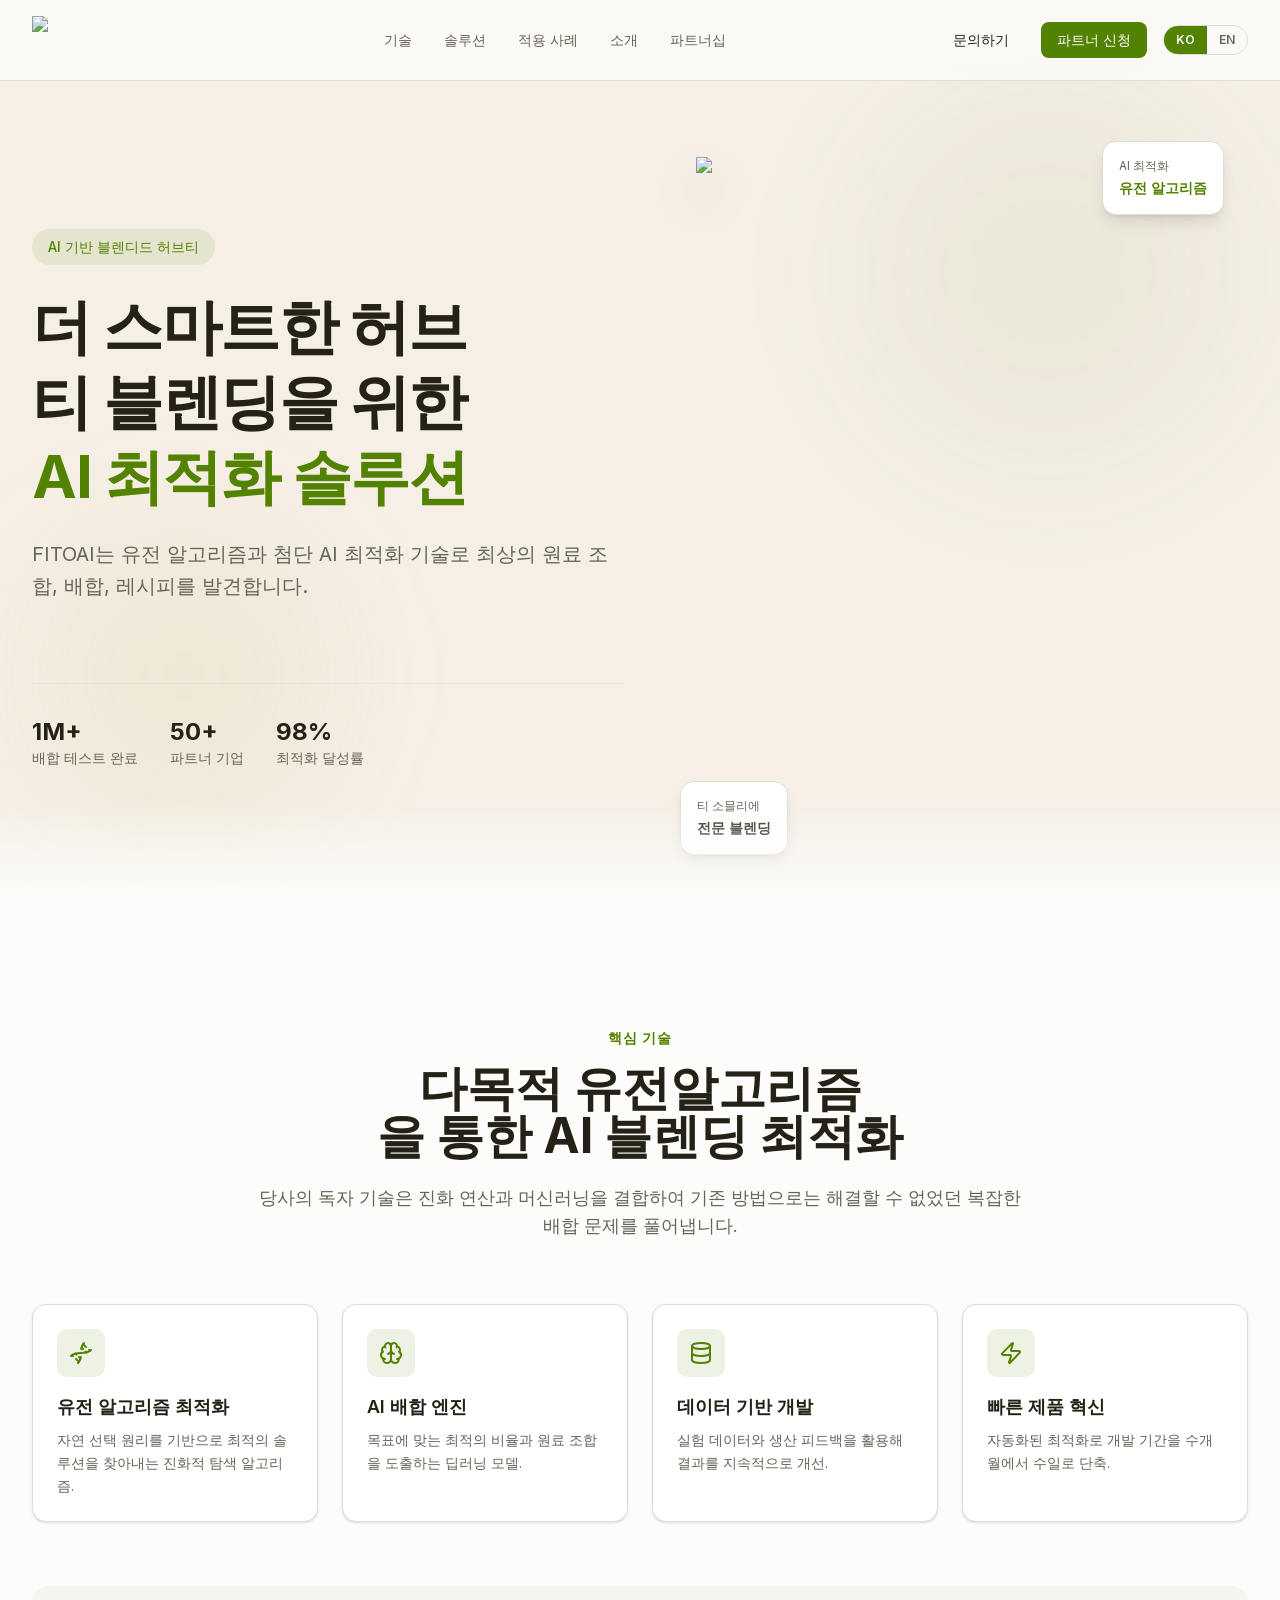
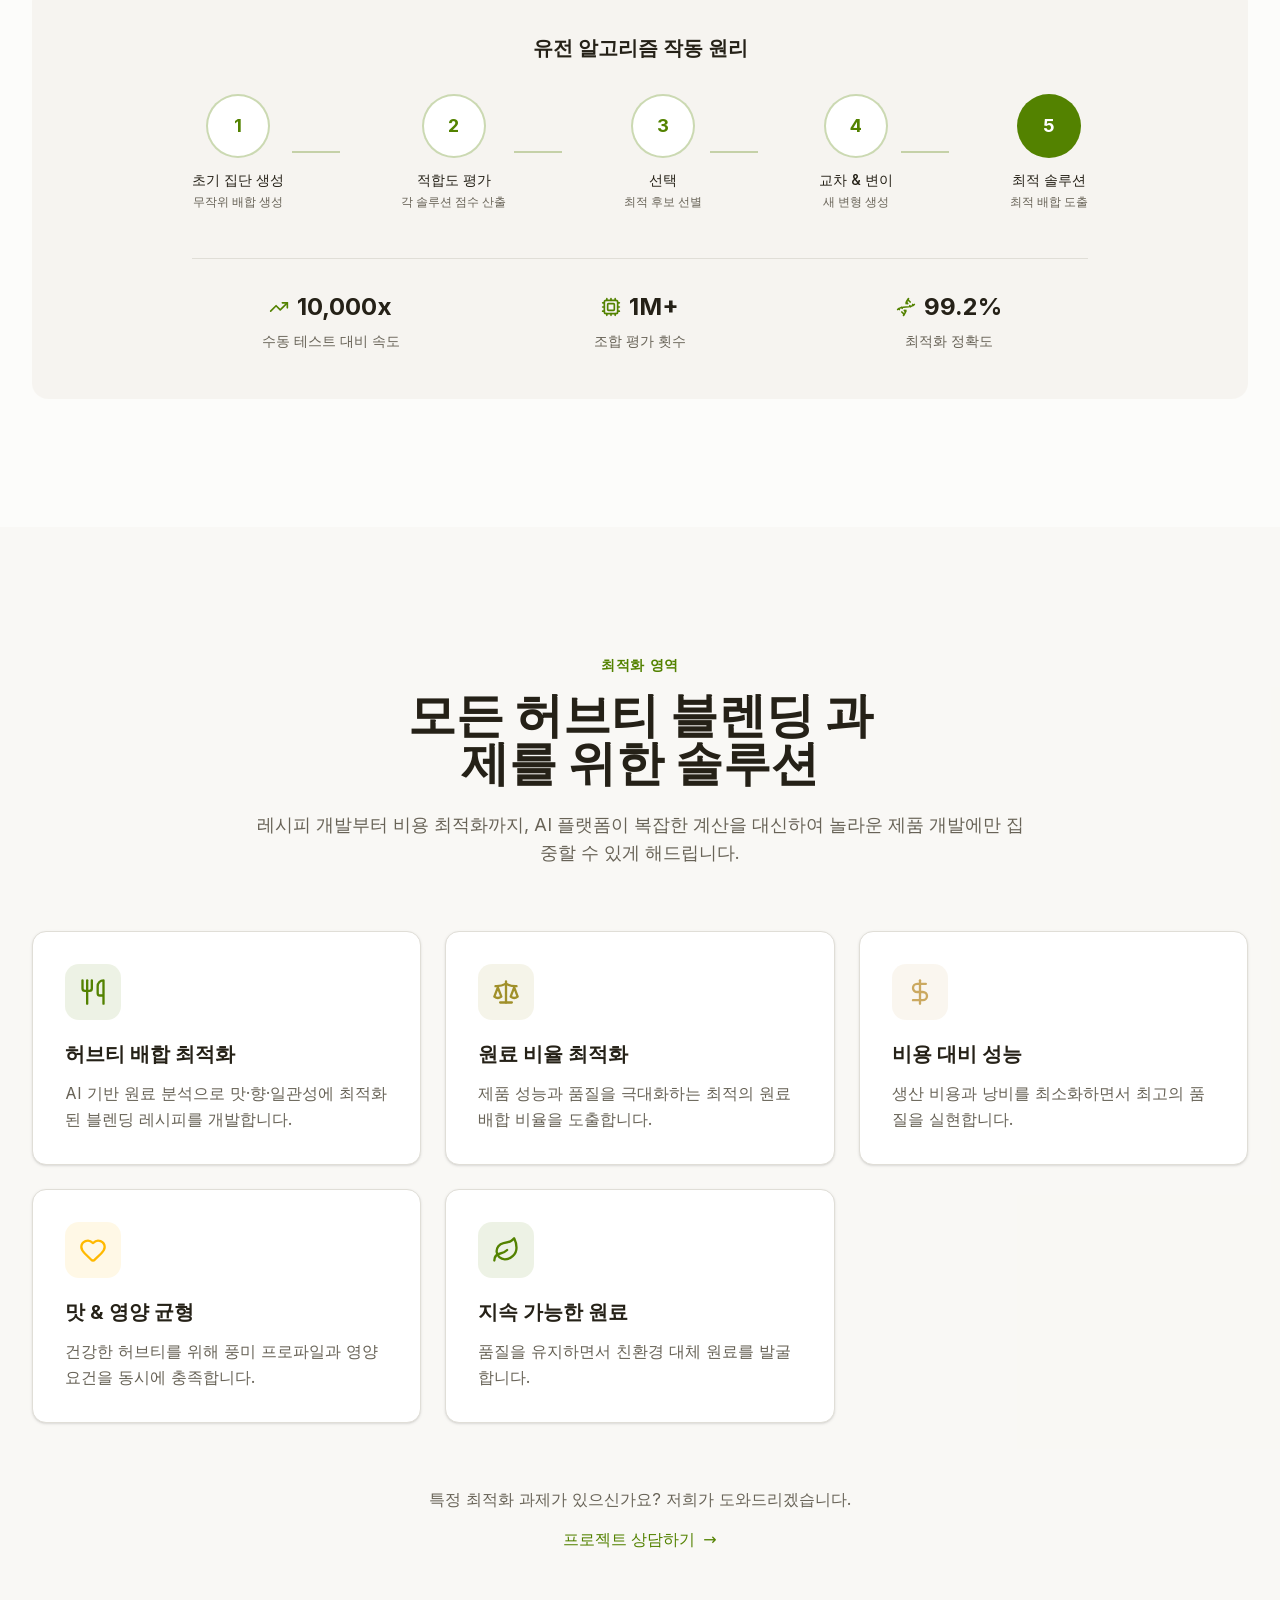
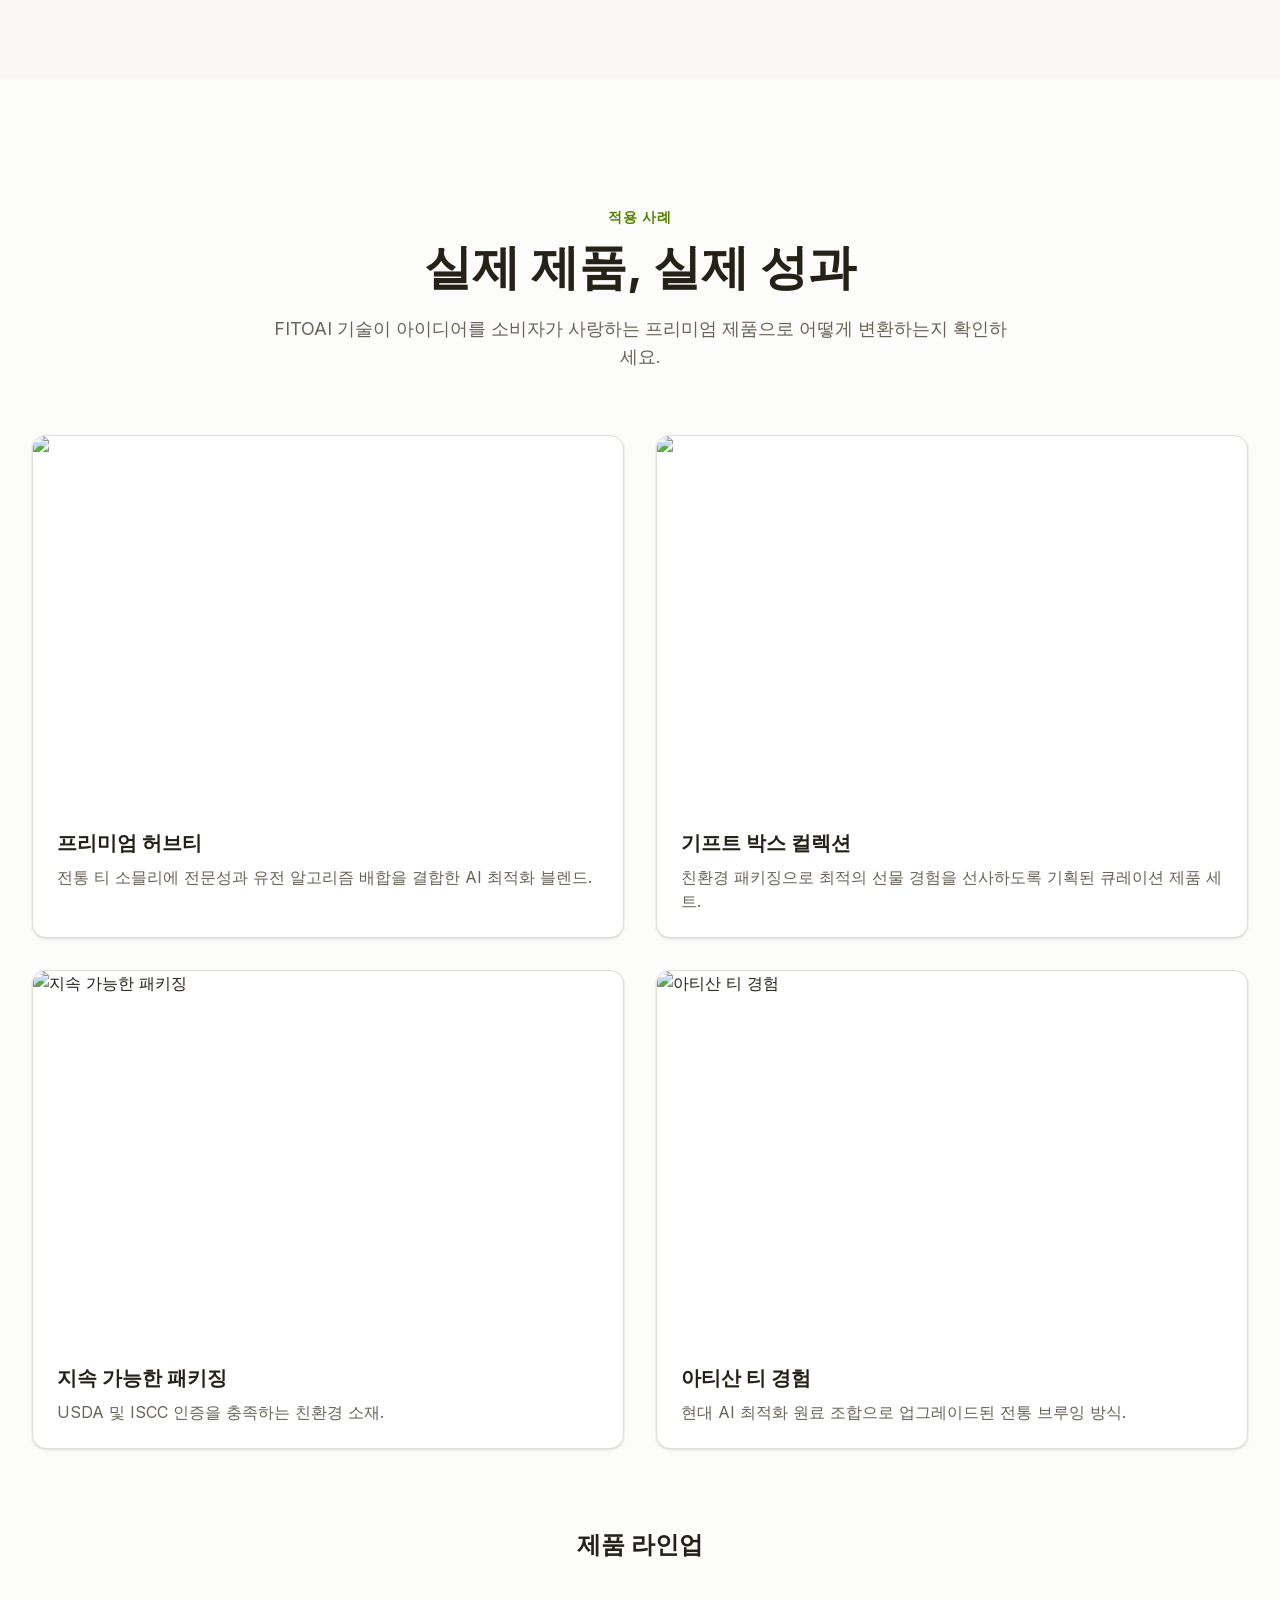
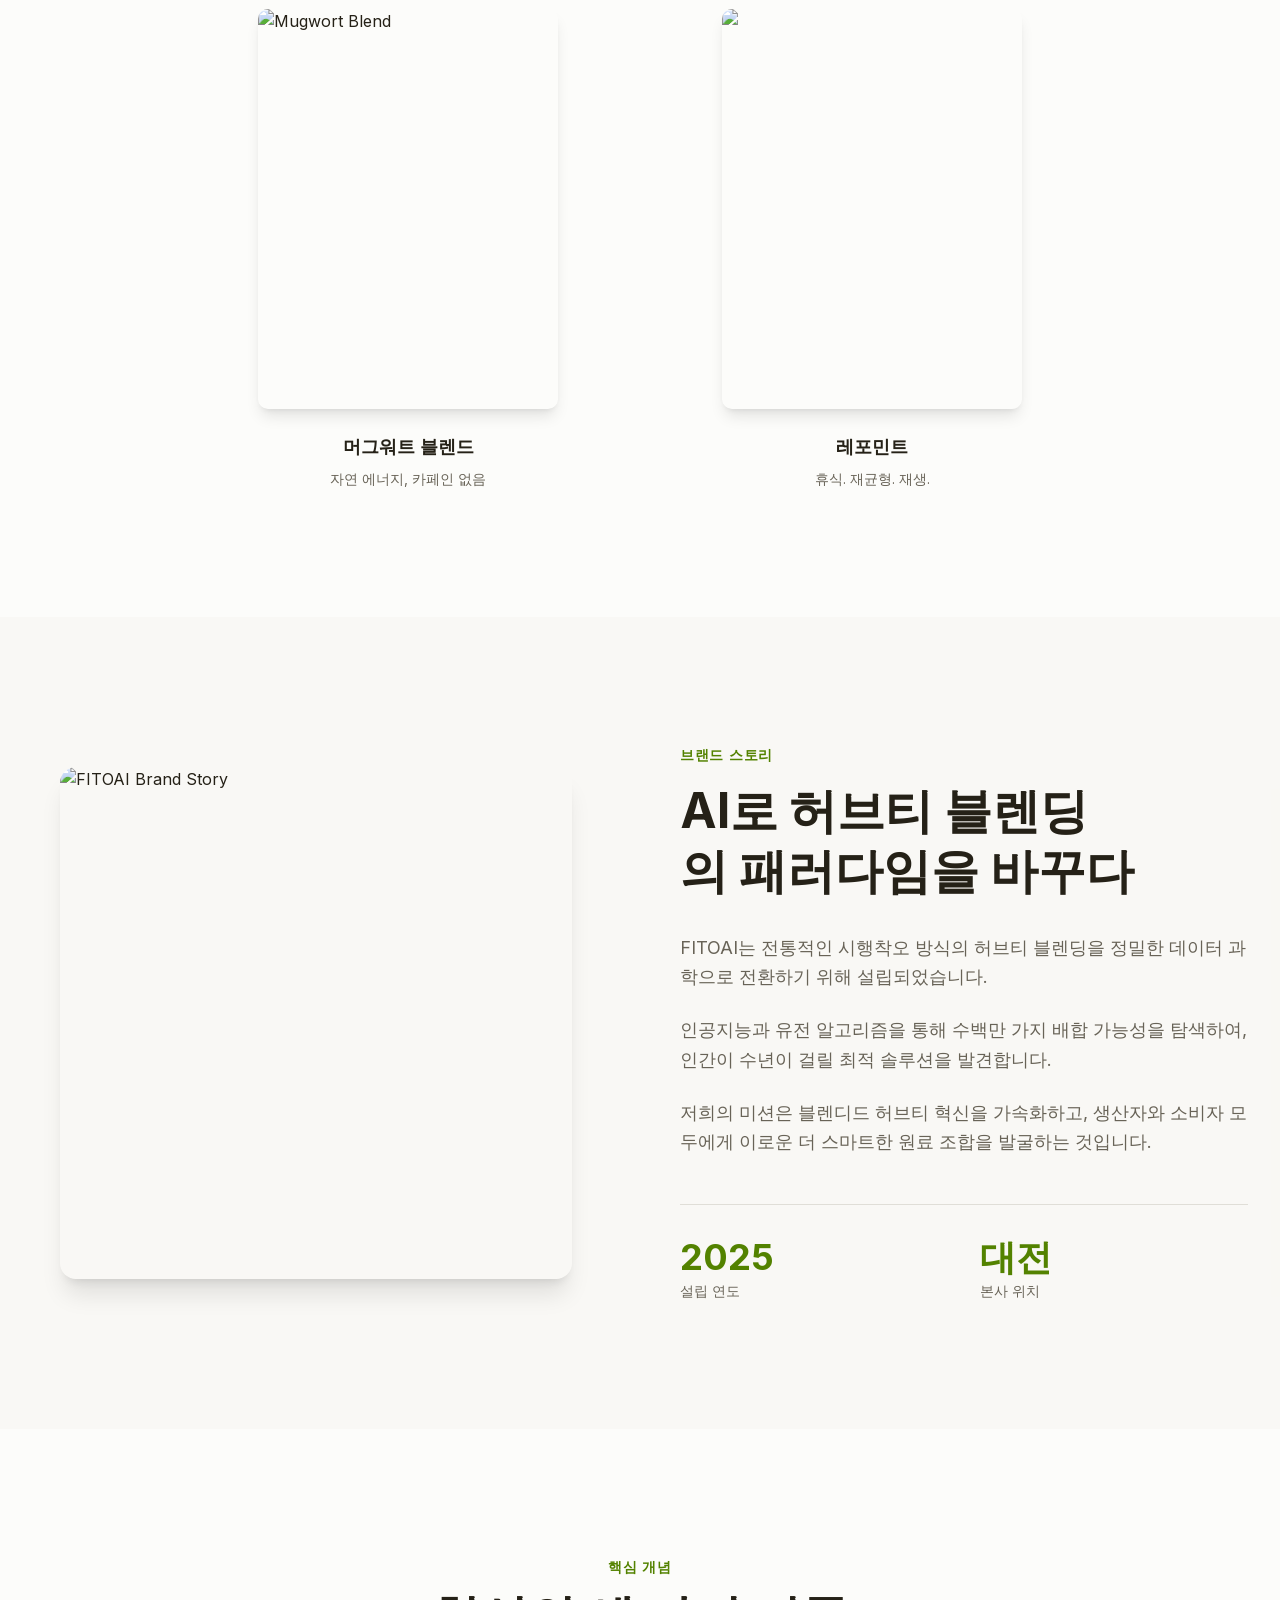
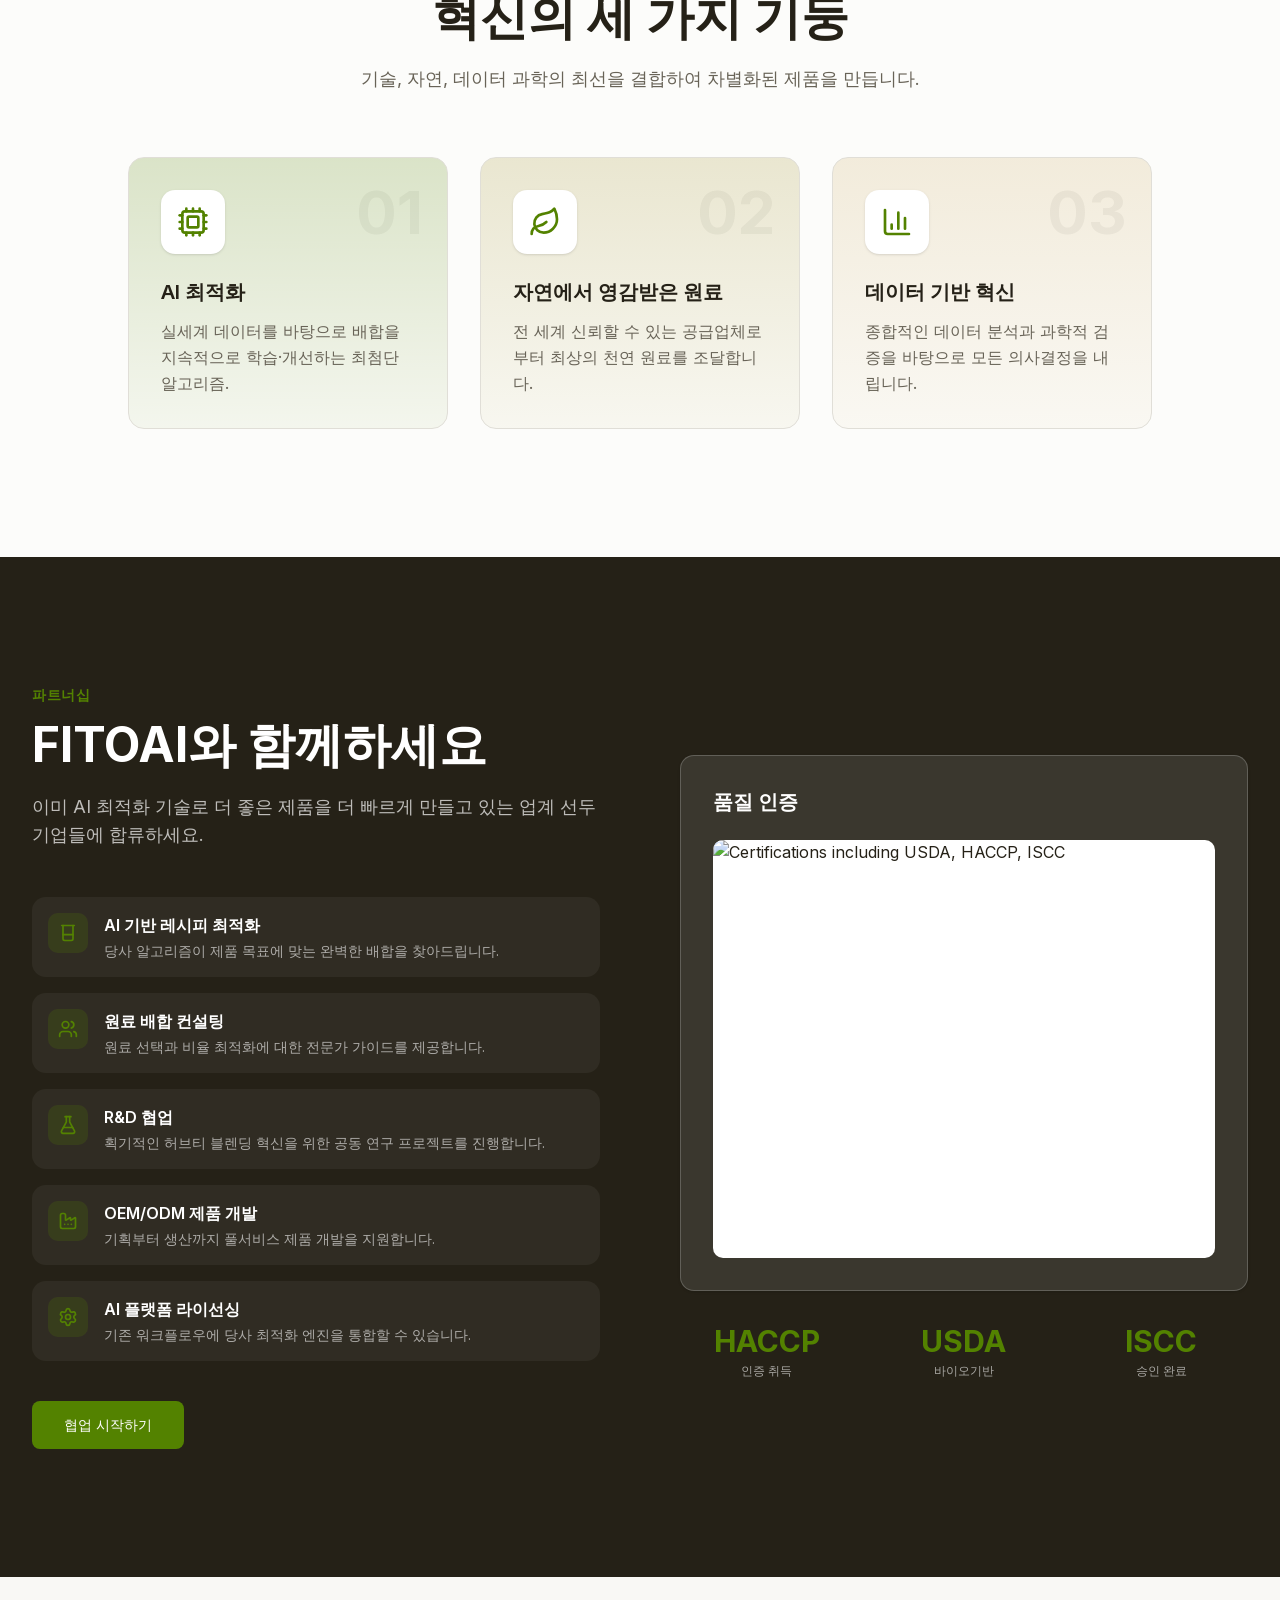
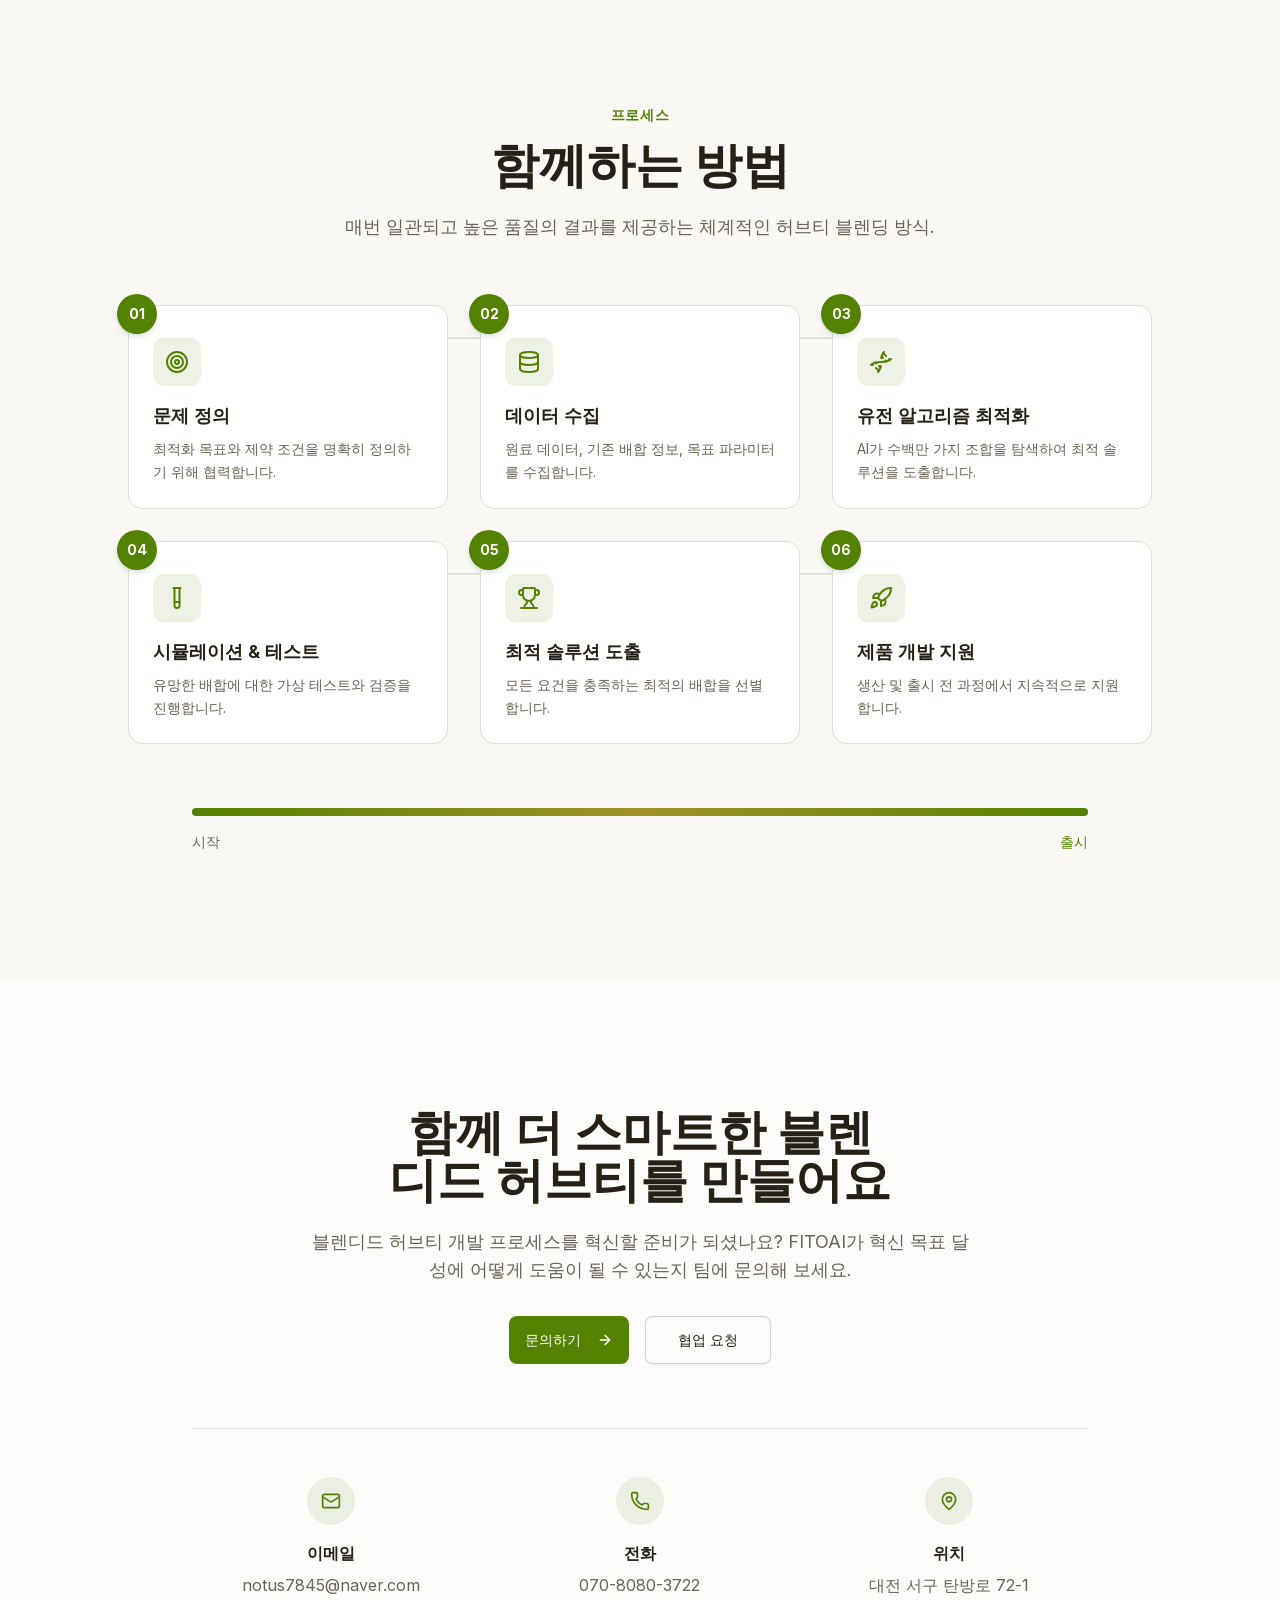
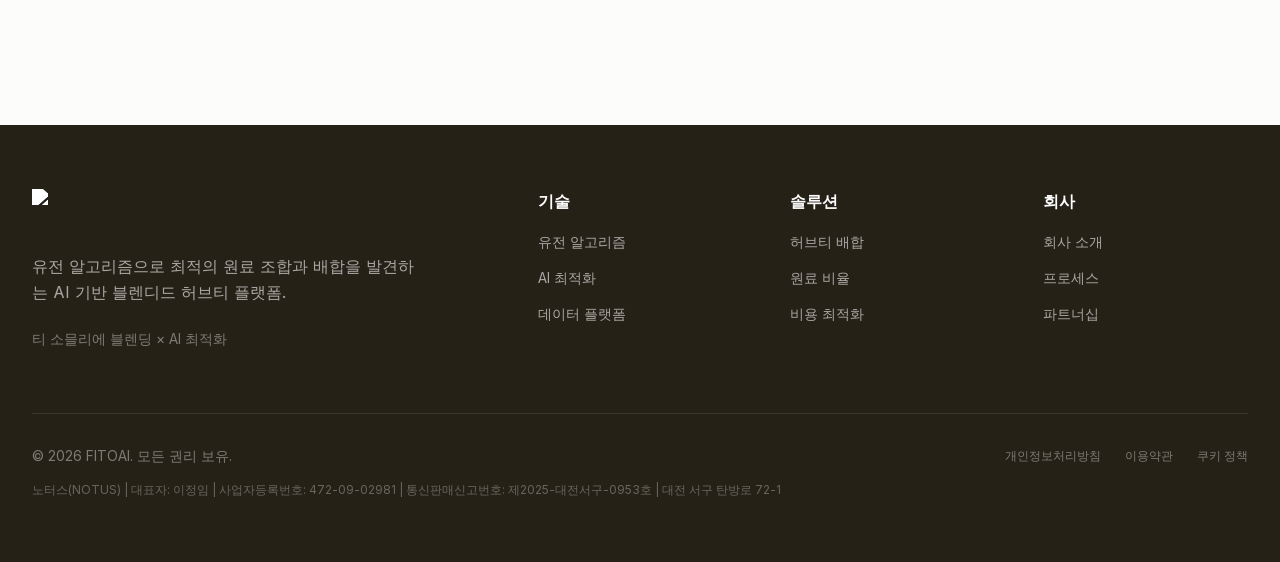
==== index.html @ 6221e3c0 "Deploy: 2026-03-24 01:22" ====
<!DOCTYPE html><!--1jAMN3gsqP3kEVcztnDN6--><html lang="en"><head><meta charSet="utf-8"/><meta name="viewport" content="width=device-width, initial-scale=1"/><link rel="preload" href="/_next/static/media/0c89a48fa5027cee-s.p.4564287c.woff2" as="font" crossorigin="" type="font/woff2"/><link rel="preload" href="/_next/static/media/83afe278b6a6bb3c-s.p.3a6ba036.woff2" as="font" crossorigin="" type="font/woff2"/><link rel="preload" as="image" href="https://hebbkx1anhila5yf.public.blob.vercel-storage.com/%EB%A0%88%ED%8F%AC_%EB%A9%94%EC%9D%B8-YMqLkvyTMDrcQOFyKwxWMdy5XbOAQk.png"/><link rel="stylesheet" href="/_next/static/chunks/587acff0b6e4b8bc.css" data-precedence="next"/><link rel="stylesheet" href="/_next/static/chunks/c15cb4b35883dc4a.css" data-precedence="next"/><link rel="preload" as="script" fetchPriority="low" href="/_next/static/chunks/b635569ccf531c6f.js"/><script src="/_next/static/chunks/82abf2d65f5428ae.js" async=""></script><script src="/_next/static/chunks/a9c23770ec4804e4.js" async=""></script><script src="/_next/static/chunks/aee6c7720838f8a2.js" async=""></script><script src="/_next/static/chunks/turbopack-aceb9840ea6bd7bf.js" async=""></script><script src="/_next/static/chunks/ff1a16fafef87110.js" async=""></script><script src="/_next/static/chunks/d2be314c3ece3fbe.js" async=""></script><script src="/_next/static/chunks/a624b468970d3cc4.js" async=""></script><script src="/_next/static/chunks/d8f358ef5af52fd3.js" async=""></script><meta name="next-size-adjust" content=""/><title>FITOAI - AI 기반 블렌디드 허브티 &amp; 최적화</title><meta name="description" content="FITOAI는 유전 알고리즘과 첨단 AI 최적화로 최적의 원료 조합, 배합, 레시피를 발견하는 스마트 식품 혁신 플랫폼입니다."/><meta name="generator" content="v0.app"/><meta property="og:title" content="FITOAI - AI 기반 블렌디드 허브티 &amp; 최적화"/><meta property="og:description" content="FITOAI는 유전 알고리즘과 첨단 AI 최적화로 최적의 원료 조합, 배합, 레시피를 발견하는 스마트 식품 혁신 플랫폼입니다."/><meta property="og:image" content="https://hebbkx1anhila5yf.public.blob.vercel-storage.com/%EC%9D%B8%EC%8A%A4%ED%83%80%20%EB%A1%9C%EA%B3%A0-eaRExvJfpVEExim8XMJ8mxPHv6k2m7.png"/><meta property="og:image:width" content="140"/><meta property="og:image:height" content="48"/><meta property="og:image:alt" content="FITOAI Logo"/><meta name="twitter:card" content="summary"/><meta name="twitter:title" content="FITOAI - AI 기반 블렌디드 허브티 &amp; 최적화"/><meta name="twitter:description" content="FITOAI는 유전 알고리즘과 첨단 AI 최적화로 최적의 원료 조합, 배합, 레시피를 발견하는 스마트 식품 혁신 플랫폼입니다."/><meta name="twitter:image" content="https://hebbkx1anhila5yf.public.blob.vercel-storage.com/%EC%9D%B8%EC%8A%A4%ED%83%80%20%EB%A1%9C%EA%B3%A0-eaRExvJfpVEExim8XMJ8mxPHv6k2m7.png"/><link rel="icon" href="https://hebbkx1anhila5yf.public.blob.vercel-storage.com/%EC%9D%B8%EC%8A%A4%ED%83%80%20%EB%A1%9C%EA%B3%A0-eaRExvJfpVEExim8XMJ8mxPHv6k2m7.png" media="(prefers-color-scheme: light)"/><link rel="icon" href="https://hebbkx1anhila5yf.public.blob.vercel-storage.com/%EC%9D%B8%EC%8A%A4%ED%83%80%20%EB%A1%9C%EA%B3%A0-eaRExvJfpVEExim8XMJ8mxPHv6k2m7.png" media="(prefers-color-scheme: dark)"/><link rel="apple-touch-icon" href="https://hebbkx1anhila5yf.public.blob.vercel-storage.com/%EC%9D%B8%EC%8A%A4%ED%83%80%20%EB%A1%9C%EA%B3%A0-eaRExvJfpVEExim8XMJ8mxPHv6k2m7.png"/><script src="/_next/static/chunks/a6dad97d9634a72d.js" noModule=""></script></head><body class="inter_5901b7c6-module__ec5Qua__variable space_grotesk_154b09cb-module__lmdqzG__variable font-sans antialiased"><div hidden=""><!--$--><!--/$--></div><main class="min-h-screen bg-background"><header class="fixed top-0 left-0 right-0 z-50 bg-background/80 backdrop-blur-md border-b border-border"><div class="container mx-auto px-4 lg:px-8"><div class="flex items-center justify-between h-16 lg:h-20"><a class="flex items-center gap-2" href="/"><img alt="FITOAI Logo" loading="lazy" width="140" height="48" decoding="async" data-nimg="1" class="h-10 lg:h-12 w-auto" style="color:transparent" src="https://hebbkx1anhila5yf.public.blob.vercel-storage.com/%EC%9D%B8%EC%8A%A4%ED%83%80%20%EB%A1%9C%EA%B3%A0-eaRExvJfpVEExim8XMJ8mxPHv6k2m7.png"/></a><nav class="hidden lg:flex items-center gap-8"><a class="text-sm font-medium text-muted-foreground hover:text-foreground transition-colors" href="#technology">기술</a><a class="text-sm font-medium text-muted-foreground hover:text-foreground transition-colors" href="#optimization">솔루션</a><a class="text-sm font-medium text-muted-foreground hover:text-foreground transition-colors" href="#applications">적용 사례</a><a class="text-sm font-medium text-muted-foreground hover:text-foreground transition-colors" href="#story">소개</a><a class="text-sm font-medium text-muted-foreground hover:text-foreground transition-colors" href="#partnership">파트너십</a></nav><div class="hidden lg:flex items-center gap-4"><button data-slot="button" class="inline-flex items-center justify-center gap-2 whitespace-nowrap rounded-md font-medium transition-all disabled:pointer-events-none disabled:opacity-50 [&amp;_svg]:pointer-events-none [&amp;_svg:not([class*=&#x27;size-&#x27;])]:size-4 shrink-0 [&amp;_svg]:shrink-0 outline-none focus-visible:border-ring focus-visible:ring-ring/50 focus-visible:ring-[3px] aria-invalid:ring-destructive/20 dark:aria-invalid:ring-destructive/40 aria-invalid:border-destructive hover:bg-accent hover:text-accent-foreground dark:hover:bg-accent/50 h-9 px-4 py-2 has-[&gt;svg]:px-3 text-sm">문의하기</button><button data-slot="button" class="inline-flex items-center justify-center gap-2 whitespace-nowrap rounded-md text-sm font-medium transition-all disabled:pointer-events-none disabled:opacity-50 [&amp;_svg]:pointer-events-none [&amp;_svg:not([class*=&#x27;size-&#x27;])]:size-4 shrink-0 [&amp;_svg]:shrink-0 outline-none focus-visible:border-ring focus-visible:ring-ring/50 focus-visible:ring-[3px] aria-invalid:ring-destructive/20 dark:aria-invalid:ring-destructive/40 aria-invalid:border-destructive h-9 px-4 py-2 has-[&gt;svg]:px-3 bg-primary hover:bg-primary/90 text-primary-foreground">파트너 신청</button><div class="flex items-center rounded-full border border-border overflow-hidden text-xs font-semibold"><button class="px-3 py-1.5 transition-colors bg-primary text-primary-foreground">KO</button><button class="px-3 py-1.5 transition-colors text-muted-foreground hover:bg-muted">EN</button></div></div><button class="lg:hidden p-2" aria-label="Toggle menu"><svg xmlns="http://www.w3.org/2000/svg" width="24" height="24" viewBox="0 0 24 24" fill="none" stroke="currentColor" stroke-width="2" stroke-linecap="round" stroke-linejoin="round" class="lucide lucide-menu h-6 w-6" aria-hidden="true"><path d="M4 5h16"></path><path d="M4 12h16"></path><path d="M4 19h16"></path></svg></button></div></div></header><section class="relative min-h-screen pt-20 lg:pt-24 overflow-hidden bg-[#f5efe6]"><div class="absolute inset-0 overflow-hidden"><div class="absolute top-20 right-10 w-96 h-96 bg-primary/5 rounded-full blur-3xl"></div><div class="absolute bottom-20 left-10 w-72 h-72 bg-accent/10 rounded-full blur-3xl"></div></div><div class="container mx-auto px-4 lg:px-8 relative"><div class="grid lg:grid-cols-2 gap-12 lg:gap-8 items-center min-h-[calc(100vh-6rem)]"><div class="flex flex-col justify-center py-12 lg:py-0"><div class="inline-flex items-center gap-2 px-4 py-2 bg-primary/10 rounded-full text-primary text-sm font-medium mb-6 w-fit">AI 기반 블렌디드 허브티</div><h1 class="text-4xl md:text-5xl lg:text-6xl font-bold text-foreground leading-tight tracking-tight mb-6 text-balance">더 스마트한 허브티 블렌딩을 위한<!-- --> <span class="text-primary">AI 최적화 솔루션</span></h1><p class="text-lg lg:text-xl text-muted-foreground leading-relaxed mb-8 max-w-xl text-pretty">FITOAI는 유전 알고리즘과 첨단 AI 최적화 기술로 최상의 원료 조합, 배합, 레시피를 발견합니다.</p><div class="flex items-center gap-8 mt-12 pt-8 border-t border-border/50"><div><p class="text-2xl font-bold text-foreground">1M+</p><p class="text-sm text-muted-foreground">배합 테스트 완료</p></div><div><p class="text-2xl font-bold text-foreground">50+</p><p class="text-sm text-muted-foreground">파트너 기업</p></div><div><p class="text-2xl font-bold text-foreground">98%</p><p class="text-sm text-muted-foreground">최적화 달성률</p></div></div></div><div class="relative flex items-center justify-center"><div class="relative w-full max-w-lg mx-auto"><div class="relative z-10"><img alt="FITOAI RepoMint Product" width="600" height="800" decoding="async" data-nimg="1" class="w-full h-auto drop-shadow-2xl" style="color:transparent" src="https://hebbkx1anhila5yf.public.blob.vercel-storage.com/%EB%A0%88%ED%8F%AC_%EB%A9%94%EC%9D%B8-YMqLkvyTMDrcQOFyKwxWMdy5XbOAQk.png"/></div><div class="absolute -top-4 -right-4 bg-card rounded-xl p-4 shadow-lg border border-border"><p class="text-xs text-muted-foreground mb-1">AI 최적화</p><p class="text-sm font-semibold text-primary">유전 알고리즘</p></div><div class="absolute -bottom-4 -left-4 bg-card rounded-xl p-4 shadow-lg border border-border"><p class="text-xs text-muted-foreground mb-1">티 소믈리에</p><p class="text-sm font-semibold text-foreground">전문 블렌딩</p></div></div></div></div></div><div class="absolute bottom-0 left-0 right-0 h-24 bg-gradient-to-t from-background to-transparent"></div></section><section id="technology" class="py-24 lg:py-32 bg-background"><div class="container mx-auto px-4 lg:px-8"><div class="max-w-3xl mx-auto text-center mb-16"><p class="text-sm font-semibold text-primary uppercase tracking-wider mb-4">핵심 기술</p><h2 class="text-3xl md:text-4xl lg:text-5xl font-bold text-foreground mb-6 text-balance">다목적 유전알고리즘을 통한 AI 블렌딩 최적화</h2><p class="text-lg text-muted-foreground text-pretty">당사의 독자 기술은 진화 연산과 머신러닝을 결합하여 기존 방법으로는 해결할 수 없었던 복잡한 배합 문제를 풀어냅니다.</p></div><div class="grid md:grid-cols-2 lg:grid-cols-4 gap-6 mb-16"><div data-slot="card" class="text-card-foreground flex flex-col rounded-xl border shadow-sm group bg-card hover:shadow-lg transition-all duration-300 border-border hover:border-primary/30"><div data-slot="card-content" class="p-6"><div class="w-12 h-12 bg-primary/10 rounded-lg flex items-center justify-center mb-4 group-hover:bg-primary/20 transition-colors"><svg xmlns="http://www.w3.org/2000/svg" width="24" height="24" viewBox="0 0 24 24" fill="none" stroke="currentColor" stroke-width="2" stroke-linecap="round" stroke-linejoin="round" class="lucide lucide-dna w-6 h-6 text-primary" aria-hidden="true"><path d="m10 16 1.5 1.5"></path><path d="m14 8-1.5-1.5"></path><path d="M15 2c-1.798 1.998-2.518 3.995-2.807 5.993"></path><path d="m16.5 10.5 1 1"></path><path d="m17 6-2.891-2.891"></path><path d="M2 15c6.667-6 13.333 0 20-6"></path><path d="m20 9 .891.891"></path><path d="M3.109 14.109 4 15"></path><path d="m6.5 12.5 1 1"></path><path d="m7 18 2.891 2.891"></path><path d="M9 22c1.798-1.998 2.518-3.995 2.807-5.993"></path></svg></div><h3 class="text-lg font-semibold text-foreground mb-2">유전 알고리즘 최적화</h3><p class="text-sm text-muted-foreground leading-relaxed">자연 선택 원리를 기반으로 최적의 솔루션을 찾아내는 진화적 탐색 알고리즘.</p></div></div><div data-slot="card" class="text-card-foreground flex flex-col rounded-xl border shadow-sm group bg-card hover:shadow-lg transition-all duration-300 border-border hover:border-primary/30"><div data-slot="card-content" class="p-6"><div class="w-12 h-12 bg-primary/10 rounded-lg flex items-center justify-center mb-4 group-hover:bg-primary/20 transition-colors"><svg xmlns="http://www.w3.org/2000/svg" width="24" height="24" viewBox="0 0 24 24" fill="none" stroke="currentColor" stroke-width="2" stroke-linecap="round" stroke-linejoin="round" class="lucide lucide-brain w-6 h-6 text-primary" aria-hidden="true"><path d="M12 18V5"></path><path d="M15 13a4.17 4.17 0 0 1-3-4 4.17 4.17 0 0 1-3 4"></path><path d="M17.598 6.5A3 3 0 1 0 12 5a3 3 0 1 0-5.598 1.5"></path><path d="M17.997 5.125a4 4 0 0 1 2.526 5.77"></path><path d="M18 18a4 4 0 0 0 2-7.464"></path><path d="M19.967 17.483A4 4 0 1 1 12 18a4 4 0 1 1-7.967-.517"></path><path d="M6 18a4 4 0 0 1-2-7.464"></path><path d="M6.003 5.125a4 4 0 0 0-2.526 5.77"></path></svg></div><h3 class="text-lg font-semibold text-foreground mb-2">AI 배합 엔진</h3><p class="text-sm text-muted-foreground leading-relaxed">목표에 맞는 최적의 비율과 원료 조합을 도출하는 딥러닝 모델.</p></div></div><div data-slot="card" class="text-card-foreground flex flex-col rounded-xl border shadow-sm group bg-card hover:shadow-lg transition-all duration-300 border-border hover:border-primary/30"><div data-slot="card-content" class="p-6"><div class="w-12 h-12 bg-primary/10 rounded-lg flex items-center justify-center mb-4 group-hover:bg-primary/20 transition-colors"><svg xmlns="http://www.w3.org/2000/svg" width="24" height="24" viewBox="0 0 24 24" fill="none" stroke="currentColor" stroke-width="2" stroke-linecap="round" stroke-linejoin="round" class="lucide lucide-database w-6 h-6 text-primary" aria-hidden="true"><ellipse cx="12" cy="5" rx="9" ry="3"></ellipse><path d="M3 5V19A9 3 0 0 0 21 19V5"></path><path d="M3 12A9 3 0 0 0 21 12"></path></svg></div><h3 class="text-lg font-semibold text-foreground mb-2">데이터 기반 개발</h3><p class="text-sm text-muted-foreground leading-relaxed">실험 데이터와 생산 피드백을 활용해 결과를 지속적으로 개선.</p></div></div><div data-slot="card" class="text-card-foreground flex flex-col rounded-xl border shadow-sm group bg-card hover:shadow-lg transition-all duration-300 border-border hover:border-primary/30"><div data-slot="card-content" class="p-6"><div class="w-12 h-12 bg-primary/10 rounded-lg flex items-center justify-center mb-4 group-hover:bg-primary/20 transition-colors"><svg xmlns="http://www.w3.org/2000/svg" width="24" height="24" viewBox="0 0 24 24" fill="none" stroke="currentColor" stroke-width="2" stroke-linecap="round" stroke-linejoin="round" class="lucide lucide-zap w-6 h-6 text-primary" aria-hidden="true"><path d="M4 14a1 1 0 0 1-.78-1.63l9.9-10.2a.5.5 0 0 1 .86.46l-1.92 6.02A1 1 0 0 0 13 10h7a1 1 0 0 1 .78 1.63l-9.9 10.2a.5.5 0 0 1-.86-.46l1.92-6.02A1 1 0 0 0 11 14z"></path></svg></div><h3 class="text-lg font-semibold text-foreground mb-2">빠른 제품 혁신</h3><p class="text-sm text-muted-foreground leading-relaxed">자동화된 최적화로 개발 기간을 수개월에서 수일로 단축.</p></div></div></div><div class="bg-muted/50 rounded-2xl p-8 lg:p-12"><div class="max-w-4xl mx-auto"><h3 class="text-xl font-semibold text-foreground text-center mb-8">유전 알고리즘 작동 원리</h3><div class="flex flex-col lg:flex-row items-center justify-between gap-4"><div class="flex items-center"><div class="flex flex-col items-center"><div class="w-16 h-16 rounded-full flex items-center justify-center text-lg font-bold bg-card border-2 border-primary/30 text-primary">1</div><p class="text-sm font-medium text-foreground mt-3 text-center">초기 집단 생성</p><p class="text-xs text-muted-foreground mt-1 text-center">무작위 배합 생성</p></div><div class="hidden lg:block w-12 h-0.5 bg-primary/30 mx-2"></div></div><div class="flex items-center"><div class="flex flex-col items-center"><div class="w-16 h-16 rounded-full flex items-center justify-center text-lg font-bold bg-card border-2 border-primary/30 text-primary">2</div><p class="text-sm font-medium text-foreground mt-3 text-center">적합도 평가</p><p class="text-xs text-muted-foreground mt-1 text-center">각 솔루션 점수 산출</p></div><div class="hidden lg:block w-12 h-0.5 bg-primary/30 mx-2"></div></div><div class="flex items-center"><div class="flex flex-col items-center"><div class="w-16 h-16 rounded-full flex items-center justify-center text-lg font-bold bg-card border-2 border-primary/30 text-primary">3</div><p class="text-sm font-medium text-foreground mt-3 text-center">선택</p><p class="text-xs text-muted-foreground mt-1 text-center">최적 후보 선별</p></div><div class="hidden lg:block w-12 h-0.5 bg-primary/30 mx-2"></div></div><div class="flex items-center"><div class="flex flex-col items-center"><div class="w-16 h-16 rounded-full flex items-center justify-center text-lg font-bold bg-card border-2 border-primary/30 text-primary">4</div><p class="text-sm font-medium text-foreground mt-3 text-center">교차 &amp; 변이</p><p class="text-xs text-muted-foreground mt-1 text-center">새 변형 생성</p></div><div class="hidden lg:block w-12 h-0.5 bg-primary/30 mx-2"></div></div><div class="flex items-center"><div class="flex flex-col items-center"><div class="w-16 h-16 rounded-full flex items-center justify-center text-lg font-bold bg-primary text-primary-foreground">5</div><p class="text-sm font-medium text-foreground mt-3 text-center">최적 솔루션</p><p class="text-xs text-muted-foreground mt-1 text-center">최적 배합 도출</p></div></div></div><div class="grid grid-cols-3 gap-8 mt-12 pt-8 border-t border-border"><div class="text-center"><div class="flex items-center justify-center gap-2 mb-2"><svg xmlns="http://www.w3.org/2000/svg" width="24" height="24" viewBox="0 0 24 24" fill="none" stroke="currentColor" stroke-width="2" stroke-linecap="round" stroke-linejoin="round" class="lucide lucide-trending-up w-5 h-5 text-primary" aria-hidden="true"><path d="M16 7h6v6"></path><path d="m22 7-8.5 8.5-5-5L2 17"></path></svg><span class="text-2xl font-bold text-foreground">10,000x</span></div><p class="text-sm text-muted-foreground">수동 테스트 대비 속도</p></div><div class="text-center"><div class="flex items-center justify-center gap-2 mb-2"><svg xmlns="http://www.w3.org/2000/svg" width="24" height="24" viewBox="0 0 24 24" fill="none" stroke="currentColor" stroke-width="2" stroke-linecap="round" stroke-linejoin="round" class="lucide lucide-cpu w-5 h-5 text-primary" aria-hidden="true"><path d="M12 20v2"></path><path d="M12 2v2"></path><path d="M17 20v2"></path><path d="M17 2v2"></path><path d="M2 12h2"></path><path d="M2 17h2"></path><path d="M2 7h2"></path><path d="M20 12h2"></path><path d="M20 17h2"></path><path d="M20 7h2"></path><path d="M7 20v2"></path><path d="M7 2v2"></path><rect x="4" y="4" width="16" height="16" rx="2"></rect><rect x="8" y="8" width="8" height="8" rx="1"></rect></svg><span class="text-2xl font-bold text-foreground">1M+</span></div><p class="text-sm text-muted-foreground">조합 평가 횟수</p></div><div class="text-center"><div class="flex items-center justify-center gap-2 mb-2"><svg xmlns="http://www.w3.org/2000/svg" width="24" height="24" viewBox="0 0 24 24" fill="none" stroke="currentColor" stroke-width="2" stroke-linecap="round" stroke-linejoin="round" class="lucide lucide-dna w-5 h-5 text-primary" aria-hidden="true"><path d="m10 16 1.5 1.5"></path><path d="m14 8-1.5-1.5"></path><path d="M15 2c-1.798 1.998-2.518 3.995-2.807 5.993"></path><path d="m16.5 10.5 1 1"></path><path d="m17 6-2.891-2.891"></path><path d="M2 15c6.667-6 13.333 0 20-6"></path><path d="m20 9 .891.891"></path><path d="M3.109 14.109 4 15"></path><path d="m6.5 12.5 1 1"></path><path d="m7 18 2.891 2.891"></path><path d="M9 22c1.798-1.998 2.518-3.995 2.807-5.993"></path></svg><span class="text-2xl font-bold text-foreground">99.2%</span></div><p class="text-sm text-muted-foreground">최적화 정확도</p></div></div></div></div></div></section><section id="optimization" class="py-24 lg:py-32 bg-muted/30"><div class="container mx-auto px-4 lg:px-8"><div class="max-w-3xl mx-auto text-center mb-16"><p class="text-sm font-semibold text-primary uppercase tracking-wider mb-4">최적화 영역</p><h2 class="text-3xl md:text-4xl lg:text-5xl font-bold text-foreground mb-6 text-balance">모든 허브티 블렌딩 과제를 위한 솔루션</h2><p class="text-lg text-muted-foreground text-pretty">레시피 개발부터 비용 최적화까지, AI 플랫폼이 복잡한 계산을 대신하여 놀라운 제품 개발에만 집중할 수 있게 해드립니다.</p></div><div class="grid md:grid-cols-2 lg:grid-cols-3 gap-6"><div data-slot="card" class="text-card-foreground flex flex-col rounded-xl border shadow-sm group bg-card hover:shadow-xl transition-all duration-300 border-border hover:border-primary/30"><div data-slot="card-content" class="p-8"><div class="w-14 h-14 bg-primary/10 rounded-xl flex items-center justify-center mb-5 group-hover:scale-110 transition-transform"><svg xmlns="http://www.w3.org/2000/svg" width="24" height="24" viewBox="0 0 24 24" fill="none" stroke="currentColor" stroke-width="2" stroke-linecap="round" stroke-linejoin="round" class="lucide lucide-utensils w-7 h-7 text-primary" aria-hidden="true"><path d="M3 2v7c0 1.1.9 2 2 2h4a2 2 0 0 0 2-2V2"></path><path d="M7 2v20"></path><path d="M21 15V2a5 5 0 0 0-5 5v6c0 1.1.9 2 2 2h3Zm0 0v7"></path></svg></div><h3 class="text-xl font-semibold text-foreground mb-3">허브티 배합 최적화</h3><p class="text-muted-foreground leading-relaxed">AI 기반 원료 분석으로 맛·향·일관성에 최적화된 블렌딩 레시피를 개발합니다.</p></div></div><div data-slot="card" class="text-card-foreground flex flex-col rounded-xl border shadow-sm group bg-card hover:shadow-xl transition-all duration-300 border-border hover:border-primary/30"><div data-slot="card-content" class="p-8"><div class="w-14 h-14 bg-chart-2/10 rounded-xl flex items-center justify-center mb-5 group-hover:scale-110 transition-transform"><svg xmlns="http://www.w3.org/2000/svg" width="24" height="24" viewBox="0 0 24 24" fill="none" stroke="currentColor" stroke-width="2" stroke-linecap="round" stroke-linejoin="round" class="lucide lucide-scale w-7 h-7 text-chart-2" aria-hidden="true"><path d="M12 3v18"></path><path d="m19 8 3 8a5 5 0 0 1-6 0zV7"></path><path d="M3 7h1a17 17 0 0 0 8-2 17 17 0 0 0 8 2h1"></path><path d="m5 8 3 8a5 5 0 0 1-6 0zV7"></path><path d="M7 21h10"></path></svg></div><h3 class="text-xl font-semibold text-foreground mb-3">원료 비율 최적화</h3><p class="text-muted-foreground leading-relaxed">제품 성능과 품질을 극대화하는 최적의 원료 배합 비율을 도출합니다.</p></div></div><div data-slot="card" class="text-card-foreground flex flex-col rounded-xl border shadow-sm group bg-card hover:shadow-xl transition-all duration-300 border-border hover:border-primary/30"><div data-slot="card-content" class="p-8"><div class="w-14 h-14 bg-chart-3/10 rounded-xl flex items-center justify-center mb-5 group-hover:scale-110 transition-transform"><svg xmlns="http://www.w3.org/2000/svg" width="24" height="24" viewBox="0 0 24 24" fill="none" stroke="currentColor" stroke-width="2" stroke-linecap="round" stroke-linejoin="round" class="lucide lucide-dollar-sign w-7 h-7 text-chart-3" aria-hidden="true"><line x1="12" x2="12" y1="2" y2="22"></line><path d="M17 5H9.5a3.5 3.5 0 0 0 0 7h5a3.5 3.5 0 0 1 0 7H6"></path></svg></div><h3 class="text-xl font-semibold text-foreground mb-3">비용 대비 성능</h3><p class="text-muted-foreground leading-relaxed">생산 비용과 낭비를 최소화하면서 최고의 품질을 실현합니다.</p></div></div><div data-slot="card" class="text-card-foreground flex flex-col rounded-xl border shadow-sm group bg-card hover:shadow-xl transition-all duration-300 border-border hover:border-primary/30"><div data-slot="card-content" class="p-8"><div class="w-14 h-14 bg-chart-4/10 rounded-xl flex items-center justify-center mb-5 group-hover:scale-110 transition-transform"><svg xmlns="http://www.w3.org/2000/svg" width="24" height="24" viewBox="0 0 24 24" fill="none" stroke="currentColor" stroke-width="2" stroke-linecap="round" stroke-linejoin="round" class="lucide lucide-heart w-7 h-7 text-chart-4" aria-hidden="true"><path d="M2 9.5a5.5 5.5 0 0 1 9.591-3.676.56.56 0 0 0 .818 0A5.49 5.49 0 0 1 22 9.5c0 2.29-1.5 4-3 5.5l-5.492 5.313a2 2 0 0 1-3 .019L5 15c-1.5-1.5-3-3.2-3-5.5"></path></svg></div><h3 class="text-xl font-semibold text-foreground mb-3">맛 &amp; 영양 균형</h3><p class="text-muted-foreground leading-relaxed">건강한 허브티를 위해 풍미 프로파일과 영양 요건을 동시에 충족합니다.</p></div></div><div data-slot="card" class="text-card-foreground flex flex-col rounded-xl border shadow-sm group bg-card hover:shadow-xl transition-all duration-300 border-border hover:border-primary/30 md:col-span-2 lg:col-span-1"><div data-slot="card-content" class="p-8"><div class="w-14 h-14 bg-chart-1/10 rounded-xl flex items-center justify-center mb-5 group-hover:scale-110 transition-transform"><svg xmlns="http://www.w3.org/2000/svg" width="24" height="24" viewBox="0 0 24 24" fill="none" stroke="currentColor" stroke-width="2" stroke-linecap="round" stroke-linejoin="round" class="lucide lucide-leaf w-7 h-7 text-chart-1" aria-hidden="true"><path d="M11 20A7 7 0 0 1 9.8 6.1C15.5 5 17 4.48 19 2c1 2 2 4.18 2 8 0 5.5-4.78 10-10 10Z"></path><path d="M2 21c0-3 1.85-5.36 5.08-6C9.5 14.52 12 13 13 12"></path></svg></div><h3 class="text-xl font-semibold text-foreground mb-3">지속 가능한 원료</h3><p class="text-muted-foreground leading-relaxed">품질을 유지하면서 친환경 대체 원료를 발굴합니다.</p></div></div></div><div class="mt-16 text-center"><p class="text-muted-foreground mb-4">특정 최적화 과제가 있으신가요? 저희가 도와드리겠습니다.</p><a href="#contact" class="inline-flex items-center text-primary font-medium hover:underline">프로젝트 상담하기<span class="ml-2">→</span></a></div></div></section><section id="applications" class="py-24 lg:py-32 bg-background"><div class="container mx-auto px-4 lg:px-8"><div class="max-w-3xl mx-auto text-center mb-16"><p class="text-sm font-semibold text-primary uppercase tracking-wider mb-4">적용 사례</p><h2 class="text-3xl md:text-4xl lg:text-5xl font-bold text-foreground mb-6 text-balance">실제 제품, 실제 성과</h2><p class="text-lg text-muted-foreground text-pretty">FITOAI 기술이 아이디어를 소비자가 사랑하는 프리미엄 제품으로 어떻게 변환하는지 확인하세요.</p></div><div class="grid md:grid-cols-2 gap-8"><div data-slot="card" class="text-card-foreground flex flex-col rounded-xl border shadow-sm group overflow-hidden bg-card border-border hover:shadow-xl transition-all duration-500"><div class="aspect-[16/10] overflow-hidden"><img alt="프리미엄 허브티" loading="lazy" width="800" height="500" decoding="async" data-nimg="1" class="w-full h-full object-cover group-hover:scale-105 transition-transform duration-500" style="color:transparent" src="https://hebbkx1anhila5yf.public.blob.vercel-storage.com/%ED%8B%B0%EB%B0%B1%20%EC%9D%B4%EB%AF%B8%EC%A7%80-NNdnIrb5IaVfw10OSRFgKU3M0lTzhI.png"/></div><div data-slot="card-content" class="p-6"><h3 class="text-xl font-semibold text-foreground mb-2">프리미엄 허브티</h3><p class="text-muted-foreground">전통 티 소믈리에 전문성과 유전 알고리즘 배합을 결합한 AI 최적화 블렌드.</p></div></div><div data-slot="card" class="text-card-foreground flex flex-col rounded-xl border shadow-sm group overflow-hidden bg-card border-border hover:shadow-xl transition-all duration-500"><div class="aspect-[16/10] overflow-hidden"><img alt="기프트 박스 컬렉션" loading="lazy" width="800" height="500" decoding="async" data-nimg="1" class="w-full h-full object-cover group-hover:scale-105 transition-transform duration-500" style="color:transparent" src="https://hebbkx1anhila5yf.public.blob.vercel-storage.com/%EB%B0%95%EC%8A%A4%EC%95%883-x9tczuEviCkUKM9rzqLQGiLcg3wa07.png"/></div><div data-slot="card-content" class="p-6"><h3 class="text-xl font-semibold text-foreground mb-2">기프트 박스 컬렉션</h3><p class="text-muted-foreground">친환경 패키징으로 최적의 선물 경험을 선사하도록 기획된 큐레이션 제품 세트.</p></div></div><div data-slot="card" class="text-card-foreground flex flex-col rounded-xl border shadow-sm group overflow-hidden bg-card border-border hover:shadow-xl transition-all duration-500"><div class="aspect-[16/10] overflow-hidden"><img alt="지속 가능한 패키징" loading="lazy" width="800" height="500" decoding="async" data-nimg="1" class="w-full h-full object-cover group-hover:scale-105 transition-transform duration-500" style="color:transparent" src="https://hebbkx1anhila5yf.public.blob.vercel-storage.com/%EB%B0%95%EC%8A%A42.png-tpUImGNCDi0WqbWD7mLH8SJiHt4ELe.jpeg"/></div><div data-slot="card-content" class="p-6"><h3 class="text-xl font-semibold text-foreground mb-2">지속 가능한 패키징</h3><p class="text-muted-foreground">USDA 및 ISCC 인증을 충족하는 친환경 소재.</p></div></div><div data-slot="card" class="text-card-foreground flex flex-col rounded-xl border shadow-sm group overflow-hidden bg-card border-border hover:shadow-xl transition-all duration-500"><div class="aspect-[16/10] overflow-hidden"><img alt="아티산 티 경험" loading="lazy" width="800" height="500" decoding="async" data-nimg="1" class="w-full h-full object-cover group-hover:scale-105 transition-transform duration-500" style="color:transparent" src="https://hebbkx1anhila5yf.public.blob.vercel-storage.com/e29cd76f-4ae6-40d4-ba83-2c0d82fba073.png-ic0lsIrSMw4L8Hw6mWu5MetPVVFFOH.jpeg"/></div><div data-slot="card-content" class="p-6"><h3 class="text-xl font-semibold text-foreground mb-2">아티산 티 경험</h3><p class="text-muted-foreground">현대 AI 최적화 원료 조합으로 업그레이드된 전통 브루잉 방식.</p></div></div></div><div class="mt-20"><h3 class="text-2xl font-bold text-foreground text-center mb-12">제품 라인업</h3><div class="grid md:grid-cols-2 gap-8 max-w-4xl mx-auto"><div class="flex flex-col items-center"><div class="relative mb-6"><img alt="Mugwort Blend" loading="lazy" width="300" height="400" decoding="async" data-nimg="1" class="rounded-lg shadow-lg" style="color:transparent" src="https://hebbkx1anhila5yf.public.blob.vercel-storage.com/%EB%A8%B8%EA%B7%B8_%EC%83%81%EC%84%B81-vCZ07yKmszDakREtrbfs69WXCLpyMV.png"/></div><h4 class="text-lg font-semibold text-foreground">머그워트 블렌드</h4><p class="text-sm text-muted-foreground text-center mt-2">자연 에너지, 카페인 없음</p></div><div class="flex flex-col items-center"><div class="relative mb-6"><img alt="RepoMint" loading="lazy" width="300" height="400" decoding="async" data-nimg="1" class="rounded-lg shadow-lg" style="color:transparent" src="https://hebbkx1anhila5yf.public.blob.vercel-storage.com/%EB%A0%88%ED%8F%AC_%EB%A9%94%EC%9D%B8-YMqLkvyTMDrcQOFyKwxWMdy5XbOAQk.png"/></div><h4 class="text-lg font-semibold text-foreground">레포민트</h4><p class="text-sm text-muted-foreground text-center mt-2">휴식. 재균형. 재생.</p></div></div></div></div></section><section id="story" class="py-24 lg:py-32 bg-muted/30"><div class="container mx-auto px-4 lg:px-8"><div class="grid lg:grid-cols-2 gap-12 lg:gap-20 items-center"><div class="relative"><div class="relative aspect-square max-w-lg mx-auto"><img alt="FITOAI Brand Story" loading="lazy" width="600" height="600" decoding="async" data-nimg="1" class="rounded-2xl shadow-xl" style="color:transparent" src="https://hebbkx1anhila5yf.public.blob.vercel-storage.com/%EC%84%A0%EB%AC%BC_%EB%A9%94%EC%8B%9C%EC%A7%801-jR2grvKKAlYwIWEUrTtira50FdEHFH.png"/><div class="absolute -bottom-6 -right-6 w-32 h-32 bg-primary/10 rounded-2xl -z-10"></div><div class="absolute -top-6 -left-6 w-24 h-24 bg-accent/20 rounded-full -z-10"></div></div></div><div><p class="text-sm font-semibold text-primary uppercase tracking-wider mb-4">브랜드 스토리</p><h2 class="text-3xl md:text-4xl lg:text-5xl font-bold text-foreground mb-8 leading-tight text-balance">AI로 허브티 블렌딩의 패러다임을 바꾸다</h2><div class="space-y-6 text-muted-foreground text-lg leading-relaxed"><p>FITOAI는 전통적인 시행착오 방식의 허브티 블렌딩을 정밀한 데이터 과학으로 전환하기 위해 설립되었습니다.</p><p>인공지능과 유전 알고리즘을 통해 수백만 가지 배합 가능성을 탐색하여, 인간이 수년이 걸릴 최적 솔루션을 발견합니다.</p><p>저희의 미션은 블렌디드 허브티 혁신을 가속화하고, 생산자와 소비자 모두에게 이로운 더 스마트한 원료 조합을 발굴하는 것입니다.</p></div><div class="grid grid-cols-2 gap-8 mt-12 pt-8 border-t border-border"><div><p class="text-4xl font-bold text-primary">2025</p><p class="text-sm text-muted-foreground mt-1">설립 연도</p></div><div><p class="text-4xl font-bold text-primary">대전</p><p class="text-sm text-muted-foreground mt-1">본사 위치</p></div></div></div></div></div></section><section class="py-24 lg:py-32 bg-background"><div class="container mx-auto px-4 lg:px-8"><div class="max-w-3xl mx-auto text-center mb-16"><p class="text-sm font-semibold text-primary uppercase tracking-wider mb-4">핵심 개념</p><h2 class="text-3xl md:text-4xl lg:text-5xl font-bold text-foreground mb-6 text-balance">혁신의 세 가지 기둥</h2><p class="text-lg text-muted-foreground text-pretty">기술, 자연, 데이터 과학의 최선을 결합하여 차별화된 제품을 만듭니다.</p></div><div class="grid md:grid-cols-3 gap-8 max-w-5xl mx-auto"><div class="relative group p-8 rounded-2xl bg-gradient-to-b from-primary/20 to-primary/5 border border-border hover:shadow-lg transition-all duration-300"><div class="w-16 h-16 bg-card rounded-xl flex items-center justify-center mb-6 shadow-sm group-hover:scale-110 transition-transform"><svg xmlns="http://www.w3.org/2000/svg" width="24" height="24" viewBox="0 0 24 24" fill="none" stroke="currentColor" stroke-width="2" stroke-linecap="round" stroke-linejoin="round" class="lucide lucide-cpu w-8 h-8 text-primary" aria-hidden="true"><path d="M12 20v2"></path><path d="M12 2v2"></path><path d="M17 20v2"></path><path d="M17 2v2"></path><path d="M2 12h2"></path><path d="M2 17h2"></path><path d="M2 7h2"></path><path d="M20 12h2"></path><path d="M20 17h2"></path><path d="M20 7h2"></path><path d="M7 20v2"></path><path d="M7 2v2"></path><rect x="4" y="4" width="16" height="16" rx="2"></rect><rect x="8" y="8" width="8" height="8" rx="1"></rect></svg></div><h3 class="text-xl font-semibold text-foreground mb-3">AI 최적화</h3><p class="text-muted-foreground leading-relaxed">실세계 데이터를 바탕으로 배합을 지속적으로 학습·개선하는 최첨단 알고리즘.</p><span class="absolute top-6 right-6 text-6xl font-bold text-foreground/5">01</span></div><div class="relative group p-8 rounded-2xl bg-gradient-to-b from-chart-2/20 to-chart-2/5 border border-border hover:shadow-lg transition-all duration-300"><div class="w-16 h-16 bg-card rounded-xl flex items-center justify-center mb-6 shadow-sm group-hover:scale-110 transition-transform"><svg xmlns="http://www.w3.org/2000/svg" width="24" height="24" viewBox="0 0 24 24" fill="none" stroke="currentColor" stroke-width="2" stroke-linecap="round" stroke-linejoin="round" class="lucide lucide-leaf w-8 h-8 text-primary" aria-hidden="true"><path d="M11 20A7 7 0 0 1 9.8 6.1C15.5 5 17 4.48 19 2c1 2 2 4.18 2 8 0 5.5-4.78 10-10 10Z"></path><path d="M2 21c0-3 1.85-5.36 5.08-6C9.5 14.52 12 13 13 12"></path></svg></div><h3 class="text-xl font-semibold text-foreground mb-3">자연에서 영감받은 원료</h3><p class="text-muted-foreground leading-relaxed">전 세계 신뢰할 수 있는 공급업체로부터 최상의 천연 원료를 조달합니다.</p><span class="absolute top-6 right-6 text-6xl font-bold text-foreground/5">02</span></div><div class="relative group p-8 rounded-2xl bg-gradient-to-b from-chart-3/20 to-chart-3/5 border border-border hover:shadow-lg transition-all duration-300"><div class="w-16 h-16 bg-card rounded-xl flex items-center justify-center mb-6 shadow-sm group-hover:scale-110 transition-transform"><svg xmlns="http://www.w3.org/2000/svg" width="24" height="24" viewBox="0 0 24 24" fill="none" stroke="currentColor" stroke-width="2" stroke-linecap="round" stroke-linejoin="round" class="lucide lucide-chart-column w-8 h-8 text-primary" aria-hidden="true"><path d="M3 3v16a2 2 0 0 0 2 2h16"></path><path d="M18 17V9"></path><path d="M13 17V5"></path><path d="M8 17v-3"></path></svg></div><h3 class="text-xl font-semibold text-foreground mb-3">데이터 기반 혁신</h3><p class="text-muted-foreground leading-relaxed">종합적인 데이터 분석과 과학적 검증을 바탕으로 모든 의사결정을 내립니다.</p><span class="absolute top-6 right-6 text-6xl font-bold text-foreground/5">03</span></div></div></div></section><section id="partnership" class="py-24 lg:py-32 bg-foreground text-primary-foreground"><div class="container mx-auto px-4 lg:px-8"><div class="grid lg:grid-cols-2 gap-12 lg:gap-20"><div><p class="text-sm font-semibold text-primary uppercase tracking-wider mb-4">파트너십</p><h2 class="text-3xl md:text-4xl lg:text-5xl font-bold mb-6 text-balance">FITOAI와 함께하세요</h2><p class="text-lg text-primary-foreground/70 mb-12 text-pretty">이미 AI 최적화 기술로 더 좋은 제품을 더 빠르게 만들고 있는 업계 선두 기업들에 합류하세요.</p><div class="space-y-4"><div class="flex items-start gap-4 p-4 rounded-xl bg-primary-foreground/5 hover:bg-primary-foreground/10 transition-colors"><div class="w-10 h-10 bg-primary/20 rounded-lg flex items-center justify-center shrink-0"><svg xmlns="http://www.w3.org/2000/svg" width="24" height="24" viewBox="0 0 24 24" fill="none" stroke="currentColor" stroke-width="2" stroke-linecap="round" stroke-linejoin="round" class="lucide lucide-beaker w-5 h-5 text-primary" aria-hidden="true"><path d="M4.5 3h15"></path><path d="M6 3v16a2 2 0 0 0 2 2h8a2 2 0 0 0 2-2V3"></path><path d="M6 14h12"></path></svg></div><div><h3 class="font-semibold mb-1">AI 기반 레시피 최적화</h3><p class="text-sm text-primary-foreground/60">당사 알고리즘이 제품 목표에 맞는 완벽한 배합을 찾아드립니다.</p></div></div><div class="flex items-start gap-4 p-4 rounded-xl bg-primary-foreground/5 hover:bg-primary-foreground/10 transition-colors"><div class="w-10 h-10 bg-primary/20 rounded-lg flex items-center justify-center shrink-0"><svg xmlns="http://www.w3.org/2000/svg" width="24" height="24" viewBox="0 0 24 24" fill="none" stroke="currentColor" stroke-width="2" stroke-linecap="round" stroke-linejoin="round" class="lucide lucide-users w-5 h-5 text-primary" aria-hidden="true"><path d="M16 21v-2a4 4 0 0 0-4-4H6a4 4 0 0 0-4 4v2"></path><path d="M16 3.128a4 4 0 0 1 0 7.744"></path><path d="M22 21v-2a4 4 0 0 0-3-3.87"></path><circle cx="9" cy="7" r="4"></circle></svg></div><div><h3 class="font-semibold mb-1">원료 배합 컨설팅</h3><p class="text-sm text-primary-foreground/60">원료 선택과 비율 최적화에 대한 전문가 가이드를 제공합니다.</p></div></div><div class="flex items-start gap-4 p-4 rounded-xl bg-primary-foreground/5 hover:bg-primary-foreground/10 transition-colors"><div class="w-10 h-10 bg-primary/20 rounded-lg flex items-center justify-center shrink-0"><svg xmlns="http://www.w3.org/2000/svg" width="24" height="24" viewBox="0 0 24 24" fill="none" stroke="currentColor" stroke-width="2" stroke-linecap="round" stroke-linejoin="round" class="lucide lucide-flask-conical w-5 h-5 text-primary" aria-hidden="true"><path d="M14 2v6a2 2 0 0 0 .245.96l5.51 10.08A2 2 0 0 1 18 22H6a2 2 0 0 1-1.755-2.96l5.51-10.08A2 2 0 0 0 10 8V2"></path><path d="M6.453 15h11.094"></path><path d="M8.5 2h7"></path></svg></div><div><h3 class="font-semibold mb-1">R&amp;D 협업</h3><p class="text-sm text-primary-foreground/60">획기적인 허브티 블렌딩 혁신을 위한 공동 연구 프로젝트를 진행합니다.</p></div></div><div class="flex items-start gap-4 p-4 rounded-xl bg-primary-foreground/5 hover:bg-primary-foreground/10 transition-colors"><div class="w-10 h-10 bg-primary/20 rounded-lg flex items-center justify-center shrink-0"><svg xmlns="http://www.w3.org/2000/svg" width="24" height="24" viewBox="0 0 24 24" fill="none" stroke="currentColor" stroke-width="2" stroke-linecap="round" stroke-linejoin="round" class="lucide lucide-factory w-5 h-5 text-primary" aria-hidden="true"><path d="M12 16h.01"></path><path d="M16 16h.01"></path><path d="M3 19a2 2 0 0 0 2 2h14a2 2 0 0 0 2-2V8.5a.5.5 0 0 0-.769-.422l-4.462 2.844A.5.5 0 0 1 15 10.5v-2a.5.5 0 0 0-.769-.422L9.77 10.922A.5.5 0 0 1 9 10.5V5a2 2 0 0 0-2-2H5a2 2 0 0 0-2 2z"></path><path d="M8 16h.01"></path></svg></div><div><h3 class="font-semibold mb-1">OEM/ODM 제품 개발</h3><p class="text-sm text-primary-foreground/60">기획부터 생산까지 풀서비스 제품 개발을 지원합니다.</p></div></div><div class="flex items-start gap-4 p-4 rounded-xl bg-primary-foreground/5 hover:bg-primary-foreground/10 transition-colors"><div class="w-10 h-10 bg-primary/20 rounded-lg flex items-center justify-center shrink-0"><svg xmlns="http://www.w3.org/2000/svg" width="24" height="24" viewBox="0 0 24 24" fill="none" stroke="currentColor" stroke-width="2" stroke-linecap="round" stroke-linejoin="round" class="lucide lucide-settings w-5 h-5 text-primary" aria-hidden="true"><path d="M9.671 4.136a2.34 2.34 0 0 1 4.659 0 2.34 2.34 0 0 0 3.319 1.915 2.34 2.34 0 0 1 2.33 4.033 2.34 2.34 0 0 0 0 3.831 2.34 2.34 0 0 1-2.33 4.033 2.34 2.34 0 0 0-3.319 1.915 2.34 2.34 0 0 1-4.659 0 2.34 2.34 0 0 0-3.32-1.915 2.34 2.34 0 0 1-2.33-4.033 2.34 2.34 0 0 0 0-3.831A2.34 2.34 0 0 1 6.35 6.051a2.34 2.34 0 0 0 3.319-1.915"></path><circle cx="12" cy="12" r="3"></circle></svg></div><div><h3 class="font-semibold mb-1">AI 플랫폼 라이선싱</h3><p class="text-sm text-primary-foreground/60">기존 워크플로우에 당사 최적화 엔진을 통합할 수 있습니다.</p></div></div></div><button data-slot="button" class="inline-flex items-center justify-center gap-2 whitespace-nowrap text-sm font-medium transition-all disabled:pointer-events-none disabled:opacity-50 [&amp;_svg]:pointer-events-none [&amp;_svg:not([class*=&#x27;size-&#x27;])]:size-4 shrink-0 [&amp;_svg]:shrink-0 outline-none focus-visible:border-ring focus-visible:ring-ring/50 focus-visible:ring-[3px] aria-invalid:ring-destructive/20 dark:aria-invalid:ring-destructive/40 aria-invalid:border-destructive rounded-md has-[&gt;svg]:px-4 mt-10 bg-primary hover:bg-primary/90 text-primary-foreground px-8 h-12">협업 시작하기</button></div><div class="flex flex-col justify-center"><div data-slot="card" class="text-card-foreground flex flex-col rounded-xl border shadow-sm bg-primary-foreground/10 border-primary-foreground/20"><div data-slot="card-content" class="p-8"><h3 class="text-xl font-semibold mb-6 text-primary-foreground">품질 인증</h3><img alt="Certifications including USDA, HACCP, ISCC" loading="lazy" width="600" height="500" decoding="async" data-nimg="1" class="w-full h-auto rounded-lg bg-card" style="color:transparent" src="https://hebbkx1anhila5yf.public.blob.vercel-storage.com/%ED%8C%8C%EC%9A%B0%EC%B9%98_%EC%B9%9C%ED%99%98%EA%B2%BD2-XB9iZZparPz7q7gxLsKpNvPUIGXK4b.png"/></div></div><div class="grid grid-cols-3 gap-6 mt-8"><div class="text-center"><p class="text-3xl font-bold text-primary">HACCP</p><p class="text-xs text-primary-foreground/60 mt-1">인증 취득</p></div><div class="text-center"><p class="text-3xl font-bold text-primary">USDA</p><p class="text-xs text-primary-foreground/60 mt-1">바이오기반</p></div><div class="text-center"><p class="text-3xl font-bold text-primary">ISCC</p><p class="text-xs text-primary-foreground/60 mt-1">승인 완료</p></div></div></div></div></div></section><section class="py-24 lg:py-32 bg-muted/30"><div class="container mx-auto px-4 lg:px-8"><div class="max-w-3xl mx-auto text-center mb-16"><p class="text-sm font-semibold text-primary uppercase tracking-wider mb-4">프로세스</p><h2 class="text-3xl md:text-4xl lg:text-5xl font-bold text-foreground mb-6 text-balance">함께하는 방법</h2><p class="text-lg text-muted-foreground text-pretty">매번 일관되고 높은 품질의 결과를 제공하는 체계적인 허브티 블렌딩 방식.</p></div><div class="max-w-5xl mx-auto"><div class="grid md:grid-cols-2 lg:grid-cols-3 gap-8"><div class="relative group"><div class="hidden lg:block absolute top-8 left-full w-full h-0.5 bg-border -translate-x-1/2 z-0"></div><div class="relative bg-card p-6 rounded-xl border border-border hover:border-primary/30 hover:shadow-lg transition-all duration-300 z-10"><span class="absolute -top-3 -left-3 w-10 h-10 bg-primary text-primary-foreground rounded-full flex items-center justify-center text-sm font-bold shadow-md">01</span><div class="w-12 h-12 bg-primary/10 rounded-lg flex items-center justify-center mb-4 mt-2 group-hover:bg-primary/20 transition-colors"><svg xmlns="http://www.w3.org/2000/svg" width="24" height="24" viewBox="0 0 24 24" fill="none" stroke="currentColor" stroke-width="2" stroke-linecap="round" stroke-linejoin="round" class="lucide lucide-target w-6 h-6 text-primary" aria-hidden="true"><circle cx="12" cy="12" r="10"></circle><circle cx="12" cy="12" r="6"></circle><circle cx="12" cy="12" r="2"></circle></svg></div><h3 class="text-lg font-semibold text-foreground mb-2">문제 정의</h3><p class="text-sm text-muted-foreground leading-relaxed">최적화 목표와 제약 조건을 명확히 정의하기 위해 협력합니다.</p></div></div><div class="relative group"><div class="hidden lg:block absolute top-8 left-full w-full h-0.5 bg-border -translate-x-1/2 z-0"></div><div class="relative bg-card p-6 rounded-xl border border-border hover:border-primary/30 hover:shadow-lg transition-all duration-300 z-10"><span class="absolute -top-3 -left-3 w-10 h-10 bg-primary text-primary-foreground rounded-full flex items-center justify-center text-sm font-bold shadow-md">02</span><div class="w-12 h-12 bg-primary/10 rounded-lg flex items-center justify-center mb-4 mt-2 group-hover:bg-primary/20 transition-colors"><svg xmlns="http://www.w3.org/2000/svg" width="24" height="24" viewBox="0 0 24 24" fill="none" stroke="currentColor" stroke-width="2" stroke-linecap="round" stroke-linejoin="round" class="lucide lucide-database w-6 h-6 text-primary" aria-hidden="true"><ellipse cx="12" cy="5" rx="9" ry="3"></ellipse><path d="M3 5V19A9 3 0 0 0 21 19V5"></path><path d="M3 12A9 3 0 0 0 21 12"></path></svg></div><h3 class="text-lg font-semibold text-foreground mb-2">데이터 수집</h3><p class="text-sm text-muted-foreground leading-relaxed">원료 데이터, 기존 배합 정보, 목표 파라미터를 수집합니다.</p></div></div><div class="relative group"><div class="relative bg-card p-6 rounded-xl border border-border hover:border-primary/30 hover:shadow-lg transition-all duration-300 z-10"><span class="absolute -top-3 -left-3 w-10 h-10 bg-primary text-primary-foreground rounded-full flex items-center justify-center text-sm font-bold shadow-md">03</span><div class="w-12 h-12 bg-primary/10 rounded-lg flex items-center justify-center mb-4 mt-2 group-hover:bg-primary/20 transition-colors"><svg xmlns="http://www.w3.org/2000/svg" width="24" height="24" viewBox="0 0 24 24" fill="none" stroke="currentColor" stroke-width="2" stroke-linecap="round" stroke-linejoin="round" class="lucide lucide-dna w-6 h-6 text-primary" aria-hidden="true"><path d="m10 16 1.5 1.5"></path><path d="m14 8-1.5-1.5"></path><path d="M15 2c-1.798 1.998-2.518 3.995-2.807 5.993"></path><path d="m16.5 10.5 1 1"></path><path d="m17 6-2.891-2.891"></path><path d="M2 15c6.667-6 13.333 0 20-6"></path><path d="m20 9 .891.891"></path><path d="M3.109 14.109 4 15"></path><path d="m6.5 12.5 1 1"></path><path d="m7 18 2.891 2.891"></path><path d="M9 22c1.798-1.998 2.518-3.995 2.807-5.993"></path></svg></div><h3 class="text-lg font-semibold text-foreground mb-2">유전 알고리즘 최적화</h3><p class="text-sm text-muted-foreground leading-relaxed">AI가 수백만 가지 조합을 탐색하여 최적 솔루션을 도출합니다.</p></div></div><div class="relative group"><div class="hidden lg:block absolute top-8 left-full w-full h-0.5 bg-border -translate-x-1/2 z-0"></div><div class="relative bg-card p-6 rounded-xl border border-border hover:border-primary/30 hover:shadow-lg transition-all duration-300 z-10"><span class="absolute -top-3 -left-3 w-10 h-10 bg-primary text-primary-foreground rounded-full flex items-center justify-center text-sm font-bold shadow-md">04</span><div class="w-12 h-12 bg-primary/10 rounded-lg flex items-center justify-center mb-4 mt-2 group-hover:bg-primary/20 transition-colors"><svg xmlns="http://www.w3.org/2000/svg" width="24" height="24" viewBox="0 0 24 24" fill="none" stroke="currentColor" stroke-width="2" stroke-linecap="round" stroke-linejoin="round" class="lucide lucide-test-tube w-6 h-6 text-primary" aria-hidden="true"><path d="M14.5 2v17.5c0 1.4-1.1 2.5-2.5 2.5c-1.4 0-2.5-1.1-2.5-2.5V2"></path><path d="M8.5 2h7"></path><path d="M14.5 16h-5"></path></svg></div><h3 class="text-lg font-semibold text-foreground mb-2">시뮬레이션 &amp; 테스트</h3><p class="text-sm text-muted-foreground leading-relaxed">유망한 배합에 대한 가상 테스트와 검증을 진행합니다.</p></div></div><div class="relative group"><div class="hidden lg:block absolute top-8 left-full w-full h-0.5 bg-border -translate-x-1/2 z-0"></div><div class="relative bg-card p-6 rounded-xl border border-border hover:border-primary/30 hover:shadow-lg transition-all duration-300 z-10"><span class="absolute -top-3 -left-3 w-10 h-10 bg-primary text-primary-foreground rounded-full flex items-center justify-center text-sm font-bold shadow-md">05</span><div class="w-12 h-12 bg-primary/10 rounded-lg flex items-center justify-center mb-4 mt-2 group-hover:bg-primary/20 transition-colors"><svg xmlns="http://www.w3.org/2000/svg" width="24" height="24" viewBox="0 0 24 24" fill="none" stroke="currentColor" stroke-width="2" stroke-linecap="round" stroke-linejoin="round" class="lucide lucide-trophy w-6 h-6 text-primary" aria-hidden="true"><path d="M10 14.66v1.626a2 2 0 0 1-.976 1.696A5 5 0 0 0 7 21.978"></path><path d="M14 14.66v1.626a2 2 0 0 0 .976 1.696A5 5 0 0 1 17 21.978"></path><path d="M18 9h1.5a1 1 0 0 0 0-5H18"></path><path d="M4 22h16"></path><path d="M6 9a6 6 0 0 0 12 0V3a1 1 0 0 0-1-1H7a1 1 0 0 0-1 1z"></path><path d="M6 9H4.5a1 1 0 0 1 0-5H6"></path></svg></div><h3 class="text-lg font-semibold text-foreground mb-2">최적 솔루션 도출</h3><p class="text-sm text-muted-foreground leading-relaxed">모든 요건을 충족하는 최적의 배합을 선별합니다.</p></div></div><div class="relative group"><div class="relative bg-card p-6 rounded-xl border border-border hover:border-primary/30 hover:shadow-lg transition-all duration-300 z-10"><span class="absolute -top-3 -left-3 w-10 h-10 bg-primary text-primary-foreground rounded-full flex items-center justify-center text-sm font-bold shadow-md">06</span><div class="w-12 h-12 bg-primary/10 rounded-lg flex items-center justify-center mb-4 mt-2 group-hover:bg-primary/20 transition-colors"><svg xmlns="http://www.w3.org/2000/svg" width="24" height="24" viewBox="0 0 24 24" fill="none" stroke="currentColor" stroke-width="2" stroke-linecap="round" stroke-linejoin="round" class="lucide lucide-rocket w-6 h-6 text-primary" aria-hidden="true"><path d="M4.5 16.5c-1.5 1.26-2 5-2 5s3.74-.5 5-2c.71-.84.7-2.13-.09-2.91a2.18 2.18 0 0 0-2.91-.09z"></path><path d="m12 15-3-3a22 22 0 0 1 2-3.95A12.88 12.88 0 0 1 22 2c0 2.72-.78 7.5-6 11a22.35 22.35 0 0 1-4 2z"></path><path d="M9 12H4s.55-3.03 2-4c1.62-1.08 5 0 5 0"></path><path d="M12 15v5s3.03-.55 4-2c1.08-1.62 0-5 0-5"></path></svg></div><h3 class="text-lg font-semibold text-foreground mb-2">제품 개발 지원</h3><p class="text-sm text-muted-foreground leading-relaxed">생산 및 출시 전 과정에서 지속적으로 지원합니다.</p></div></div></div></div><div class="mt-16 max-w-4xl mx-auto"><div class="relative h-2 bg-muted rounded-full overflow-hidden"><div class="absolute inset-y-0 left-0 w-full bg-gradient-to-r from-primary via-chart-2 to-chart-1 animate-pulse"></div></div><div class="flex justify-between mt-4"><span class="text-sm text-muted-foreground">시작</span><span class="text-sm font-medium text-primary">출시</span></div></div></div></section><section id="contact" class="py-24 lg:py-32 bg-background"><div class="container mx-auto px-4 lg:px-8"><div class="max-w-4xl mx-auto"><div class="text-center mb-16"><h2 class="text-3xl md:text-4xl lg:text-5xl font-bold text-foreground mb-6 text-balance">함께 더 스마트한 블렌디드 허브티를 만들어요</h2><p class="text-lg text-muted-foreground mb-8 text-pretty max-w-2xl mx-auto">블렌디드 허브티 개발 프로세스를 혁신할 준비가 되셨나요? FITOAI가 혁신 목표 달성에 어떻게 도움이 될 수 있는지 팀에 문의해 보세요.</p><div class="flex flex-col sm:flex-row gap-4 justify-center"><a href="https://pf.kakao.com/_vQdIX" target="_blank" rel="noopener noreferrer" data-slot="button" class="inline-flex items-center justify-center gap-2 whitespace-nowrap text-sm font-medium transition-all disabled:pointer-events-none disabled:opacity-50 [&amp;_svg]:pointer-events-none [&amp;_svg:not([class*=&#x27;size-&#x27;])]:size-4 shrink-0 [&amp;_svg]:shrink-0 outline-none focus-visible:border-ring focus-visible:ring-ring/50 focus-visible:ring-[3px] aria-invalid:ring-destructive/20 dark:aria-invalid:ring-destructive/40 aria-invalid:border-destructive rounded-md has-[&gt;svg]:px-4 bg-primary hover:bg-primary/90 text-primary-foreground px-8 h-12">문의하기<svg xmlns="http://www.w3.org/2000/svg" width="24" height="24" viewBox="0 0 24 24" fill="none" stroke="currentColor" stroke-width="2" stroke-linecap="round" stroke-linejoin="round" class="lucide lucide-arrow-right ml-2 w-4 h-4" aria-hidden="true"><path d="M5 12h14"></path><path d="m12 5 7 7-7 7"></path></svg></a><button data-slot="button" class="inline-flex items-center justify-center gap-2 whitespace-nowrap text-sm font-medium transition-all disabled:pointer-events-none disabled:opacity-50 [&amp;_svg]:pointer-events-none [&amp;_svg:not([class*=&#x27;size-&#x27;])]:size-4 shrink-0 [&amp;_svg]:shrink-0 outline-none focus-visible:border-ring focus-visible:ring-ring/50 focus-visible:ring-[3px] aria-invalid:ring-destructive/20 dark:aria-invalid:ring-destructive/40 aria-invalid:border-destructive border bg-background shadow-xs hover:text-accent-foreground dark:bg-input/30 dark:border-input dark:hover:bg-input/50 rounded-md has-[&gt;svg]:px-4 border-foreground/20 hover:bg-foreground/5 px-8 h-12">협업 요청</button></div></div><div class="grid md:grid-cols-3 gap-8 pt-12 border-t border-border"><div class="text-center"><div class="w-12 h-12 bg-primary/10 rounded-full flex items-center justify-center mx-auto mb-4"><svg xmlns="http://www.w3.org/2000/svg" width="24" height="24" viewBox="0 0 24 24" fill="none" stroke="currentColor" stroke-width="2" stroke-linecap="round" stroke-linejoin="round" class="lucide lucide-mail w-5 h-5 text-primary" aria-hidden="true"><path d="m22 7-8.991 5.727a2 2 0 0 1-2.009 0L2 7"></path><rect x="2" y="4" width="20" height="16" rx="2"></rect></svg></div><h3 class="font-semibold text-foreground mb-2">이메일</h3><a href="mailto:notus7845@naver.com" class="text-muted-foreground hover:text-primary transition-colors">notus7845@naver.com</a></div><div class="text-center"><div class="w-12 h-12 bg-primary/10 rounded-full flex items-center justify-center mx-auto mb-4"><svg xmlns="http://www.w3.org/2000/svg" width="24" height="24" viewBox="0 0 24 24" fill="none" stroke="currentColor" stroke-width="2" stroke-linecap="round" stroke-linejoin="round" class="lucide lucide-phone w-5 h-5 text-primary" aria-hidden="true"><path d="M13.832 16.568a1 1 0 0 0 1.213-.303l.355-.465A2 2 0 0 1 17 15h3a2 2 0 0 1 2 2v3a2 2 0 0 1-2 2A18 18 0 0 1 2 4a2 2 0 0 1 2-2h3a2 2 0 0 1 2 2v3a2 2 0 0 1-.8 1.6l-.468.351a1 1 0 0 0-.292 1.233 14 14 0 0 0 6.392 6.384"></path></svg></div><h3 class="font-semibold text-foreground mb-2">전화</h3><a href="tel:070-8080-3722" class="text-muted-foreground hover:text-primary transition-colors">070-8080-3722</a></div><div class="text-center"><div class="w-12 h-12 bg-primary/10 rounded-full flex items-center justify-center mx-auto mb-4"><svg xmlns="http://www.w3.org/2000/svg" width="24" height="24" viewBox="0 0 24 24" fill="none" stroke="currentColor" stroke-width="2" stroke-linecap="round" stroke-linejoin="round" class="lucide lucide-map-pin w-5 h-5 text-primary" aria-hidden="true"><path d="M20 10c0 4.993-5.539 10.193-7.399 11.799a1 1 0 0 1-1.202 0C9.539 20.193 4 14.993 4 10a8 8 0 0 1 16 0"></path><circle cx="12" cy="10" r="3"></circle></svg></div><h3 class="font-semibold text-foreground mb-2">위치</h3><p class="text-muted-foreground">대전 서구 탄방로 72-1</p></div></div></div></div></section><footer class="bg-foreground text-primary-foreground"><div class="container mx-auto px-4 lg:px-8 py-16"><div class="grid md:grid-cols-2 lg:grid-cols-5 gap-12"><div class="lg:col-span-2"><img alt="FITOAI Logo" loading="lazy" width="140" height="48" decoding="async" data-nimg="1" class="h-12 w-auto brightness-0 invert mb-4" style="color:transparent" src="https://hebbkx1anhila5yf.public.blob.vercel-storage.com/%EC%9D%B8%EC%8A%A4%ED%83%80%20%EB%A1%9C%EA%B3%A0-eaRExvJfpVEExim8XMJ8mxPHv6k2m7.png"/><p class="text-primary-foreground/60 max-w-sm mb-6 leading-relaxed">유전 알고리즘으로 최적의 원료 조합과 배합을 발견하는 AI 기반 블렌디드 허브티 플랫폼.</p><p class="text-sm text-primary-foreground/40">티 소믈리에 블렌딩 × AI 최적화</p></div><div><h4 class="font-semibold mb-4">기술</h4><ul class="space-y-3"><li><a class="text-primary-foreground/60 hover:text-primary transition-colors text-sm" href="#technology">유전 알고리즘</a></li><li><a class="text-primary-foreground/60 hover:text-primary transition-colors text-sm" href="#technology">AI 최적화</a></li><li><a class="text-primary-foreground/60 hover:text-primary transition-colors text-sm" href="#technology">데이터 플랫폼</a></li></ul></div><div><h4 class="font-semibold mb-4">솔루션</h4><ul class="space-y-3"><li><a class="text-primary-foreground/60 hover:text-primary transition-colors text-sm" href="#optimization">허브티 배합</a></li><li><a class="text-primary-foreground/60 hover:text-primary transition-colors text-sm" href="#optimization">원료 비율</a></li><li><a class="text-primary-foreground/60 hover:text-primary transition-colors text-sm" href="#optimization">비용 최적화</a></li></ul></div><div><h4 class="font-semibold mb-4">회사</h4><ul class="space-y-3"><li><a class="text-primary-foreground/60 hover:text-primary transition-colors text-sm" href="#story">회사 소개</a></li><li><a class="text-primary-foreground/60 hover:text-primary transition-colors text-sm" href="#process">프로세스</a></li><li><a class="text-primary-foreground/60 hover:text-primary transition-colors text-sm" href="#partnership">파트너십</a></li></ul></div></div><div class="mt-16 pt-8 border-t border-primary-foreground/10 flex flex-col gap-4"><div class="flex flex-col md:flex-row justify-between items-center gap-4"><p class="text-sm text-primary-foreground/40">© <!-- -->2026<!-- --> FITOAI. <!-- -->모든 권리 보유.</p><div class="flex items-center gap-6"><a class="text-xs text-primary-foreground/40 hover:text-primary transition-colors" href="#">개인정보처리방침</a><a class="text-xs text-primary-foreground/40 hover:text-primary transition-colors" href="#">이용약관</a><a class="text-xs text-primary-foreground/40 hover:text-primary transition-colors" href="#">쿠키 정책</a></div></div><p class="text-xs text-primary-foreground/30 text-center md:text-left">노터스(NOTUS) | 대표자: 이정임 | 사업자등록번호: 472-09-02981 | 통신판매신고번호: 제2025-대전서구-0953호 | 대전 서구 탄방로 72-1</p></div></div></footer></main><!--$--><!--/$--><!--$!--><template data-dgst="BAILOUT_TO_CLIENT_SIDE_RENDERING"></template><!--/$--><script src="/_next/static/chunks/b635569ccf531c6f.js" id="_R_" async=""></script><script>(self.__next_f=self.__next_f||[]).push([0])</script><script>self.__next_f.push([1,"1:\"$Sreact.fragment\"\n2:I[39756,[\"/_next/static/chunks/ff1a16fafef87110.js\",\"/_next/static/chunks/d2be314c3ece3fbe.js\"],\"default\"]\n3:I[37457,[\"/_next/static/chunks/ff1a16fafef87110.js\",\"/_next/static/chunks/d2be314c3ece3fbe.js\"],\"default\"]\n4:I[2355,[\"/_next/static/chunks/a624b468970d3cc4.js\"],\"Analytics\"]\n5:I[50661,[\"/_next/static/chunks/a624b468970d3cc4.js\",\"/_next/static/chunks/ff1a16fafef87110.js\",\"/_next/static/chunks/d8f358ef5af52fd3.js\"],\"LanguageProvider\"]\n6:I[13293,[\"/_next/static/chunks/a624b468970d3cc4.js\",\"/_next/static/chunks/ff1a16fafef87110.js\",\"/_next/static/chunks/d8f358ef5af52fd3.js\"],\"default\"]\n7:I[98924,[\"/_next/static/chunks/a624b468970d3cc4.js\",\"/_next/static/chunks/ff1a16fafef87110.js\",\"/_next/static/chunks/d8f358ef5af52fd3.js\"],\"default\"]\n8:I[76091,[\"/_next/static/chunks/a624b468970d3cc4.js\",\"/_next/static/chunks/ff1a16fafef87110.js\",\"/_next/static/chunks/d8f358ef5af52fd3.js\"],\"default\"]\n9:I[8227,[\"/_next/static/chunks/a624b468970d3cc4.js\",\"/_next/static/chunks/ff1a16fafef87110.js\",\"/_next/static/chunks/d8f358ef5af52fd3.js\"],\"default\"]\na:I[91388,[\"/_next/static/chunks/a624b468970d3cc4.js\",\"/_next/static/chunks/ff1a16fafef87110.js\",\"/_next/static/chunks/d8f358ef5af52fd3.js\"],\"default\"]\nb:I[29275,[\"/_next/static/chunks/a624b468970d3cc4.js\",\"/_next/static/chunks/ff1a16fafef87110.js\",\"/_next/static/chunks/d8f358ef5af52fd3.js\"],\"default\"]\nc:I[69586,[\"/_next/static/chunks/a624b468970d3cc4.js\",\"/_next/static/chunks/ff1a16fafef87110.js\",\"/_next/static/chunks/d8f358ef5af52fd3.js\"],\"default\"]\nd:I[98358,[\"/_next/static/chunks/a624b468970d3cc4.js\",\"/_next/static/chunks/ff1a16fafef87110.js\",\"/_next/static/chunks/d8f358ef5af52fd3.js\"],\"default\"]\ne:I[9768,[\"/_next/static/chunks/a624b468970d3cc4.js\",\"/_next/static/chunks/ff1a16fafef87110.js\",\"/_next/static/chunks/d8f358ef5af52fd3.js\"],\"default\"]\nf:I[9785,[\"/_next/static/chunks/a624b468970d3cc4.js\",\"/_next/static/chunks/ff1a16fafef87110.js\",\"/_next/static/chunks/d8f358ef5af52fd3.js\"],\"default\"]\n10:I[76841,[\"/_next/static/chunks/a624b468970d3cc4.js\",\"/_next/static/chunks/ff1a16fafef87110.js\",\"/_next/static/chunks/d8f358ef5af52fd3.js\"],\"default\"]\n11:I[97367,[\"/_next/static/chunks/ff1a16fafef87110.js\",\"/_next/static/chunks/d2be314c3ece3fbe.js\"],\"OutletBoundary\"]\n12:\"$Sreact.suspense\"\n14:I[97367,[\"/_next/static/chunks/ff1a16fafef87110.js\",\"/_next/static/chunks/d2be314c3ece3fbe.js\"],\"ViewportBoundary\"]\n16:I[97367,[\"/_next/static/chunks/ff1a16fafef87110.js\",\"/_next/static/chunks/d2be314c3ece3fbe.js\"],\"MetadataBoundary\"]\n18:I[68027,[\"/_next/static/chunks/ff1a16fafef87110.js\",\"/_next/static/chunks/d2be314c3ece3fbe.js\"],\"default\"]\n:HL[\"/_next/static/chunks/587acff0b6e4b8bc.css\",\"style\"]\n:HL[\"/_next/static/chunks/c15cb4b35883dc4a.css\",\"style\"]\n:HL[\"/_next/static/media/0c89a48fa5027cee-s.p.4564287c.woff2\",\"font\",{\"crossOrigin\":\"\",\"type\":\"font/woff2\"}]\n:HL[\"/_next/static/media/83afe278b6a6bb3c-s.p.3a6ba036.woff2\",\"font\",{\"crossOrigin\":\"\",\"type\":\"font/woff2\"}]\n"])</script><script>self.__next_f.push([1,"0:{\"P\":null,\"b\":\"1jAMN3gsqP3kEVcztnDN6\",\"c\":[\"\",\"\"],\"q\":\"\",\"i\":false,\"f\":[[[\"\",{\"children\":[\"__PAGE__\",{}]},\"$undefined\",\"$undefined\",true],[[\"$\",\"$1\",\"c\",{\"children\":[[[\"$\",\"link\",\"0\",{\"rel\":\"stylesheet\",\"href\":\"/_next/static/chunks/587acff0b6e4b8bc.css\",\"precedence\":\"next\",\"crossOrigin\":\"$undefined\",\"nonce\":\"$undefined\"}],[\"$\",\"link\",\"1\",{\"rel\":\"stylesheet\",\"href\":\"/_next/static/chunks/c15cb4b35883dc4a.css\",\"precedence\":\"next\",\"crossOrigin\":\"$undefined\",\"nonce\":\"$undefined\"}],[\"$\",\"script\",\"script-0\",{\"src\":\"/_next/static/chunks/a624b468970d3cc4.js\",\"async\":true,\"nonce\":\"$undefined\"}]],[\"$\",\"html\",null,{\"lang\":\"en\",\"children\":[\"$\",\"body\",null,{\"className\":\"inter_5901b7c6-module__ec5Qua__variable space_grotesk_154b09cb-module__lmdqzG__variable font-sans antialiased\",\"children\":[[\"$\",\"$L2\",null,{\"parallelRouterKey\":\"children\",\"error\":\"$undefined\",\"errorStyles\":\"$undefined\",\"errorScripts\":\"$undefined\",\"template\":[\"$\",\"$L3\",null,{}],\"templateStyles\":\"$undefined\",\"templateScripts\":\"$undefined\",\"notFound\":[[[\"$\",\"title\",null,{\"children\":\"404: This page could not be found.\"}],[\"$\",\"div\",null,{\"style\":{\"fontFamily\":\"system-ui,\\\"Segoe UI\\\",Roboto,Helvetica,Arial,sans-serif,\\\"Apple Color Emoji\\\",\\\"Segoe UI Emoji\\\"\",\"height\":\"100vh\",\"textAlign\":\"center\",\"display\":\"flex\",\"flexDirection\":\"column\",\"alignItems\":\"center\",\"justifyContent\":\"center\"},\"children\":[\"$\",\"div\",null,{\"children\":[[\"$\",\"style\",null,{\"dangerouslySetInnerHTML\":{\"__html\":\"body{color:#000;background:#fff;margin:0}.next-error-h1{border-right:1px solid rgba(0,0,0,.3)}@media (prefers-color-scheme:dark){body{color:#fff;background:#000}.next-error-h1{border-right:1px solid rgba(255,255,255,.3)}}\"}}],[\"$\",\"h1\",null,{\"className\":\"next-error-h1\",\"style\":{\"display\":\"inline-block\",\"margin\":\"0 20px 0 0\",\"padding\":\"0 23px 0 0\",\"fontSize\":24,\"fontWeight\":500,\"verticalAlign\":\"top\",\"lineHeight\":\"49px\"},\"children\":404}],[\"$\",\"div\",null,{\"style\":{\"display\":\"inline-block\"},\"children\":[\"$\",\"h2\",null,{\"style\":{\"fontSize\":14,\"fontWeight\":400,\"lineHeight\":\"49px\",\"margin\":0},\"children\":\"This page could not be found.\"}]}]]}]}]],[]],\"forbidden\":\"$undefined\",\"unauthorized\":\"$undefined\"}],[\"$\",\"$L4\",null,{}]]}]}]]}],{\"children\":[[\"$\",\"$1\",\"c\",{\"children\":[[\"$\",\"$L5\",null,{\"children\":[\"$\",\"main\",null,{\"className\":\"min-h-screen bg-background\",\"children\":[[\"$\",\"$L6\",null,{}],[\"$\",\"$L7\",null,{}],[\"$\",\"$L8\",null,{}],[\"$\",\"$L9\",null,{}],[\"$\",\"$La\",null,{}],[\"$\",\"$Lb\",null,{}],[\"$\",\"$Lc\",null,{}],[\"$\",\"$Ld\",null,{}],[\"$\",\"$Le\",null,{}],[\"$\",\"$Lf\",null,{}],[\"$\",\"$L10\",null,{}]]}]}],[[\"$\",\"script\",\"script-0\",{\"src\":\"/_next/static/chunks/ff1a16fafef87110.js\",\"async\":true,\"nonce\":\"$undefined\"}],[\"$\",\"script\",\"script-1\",{\"src\":\"/_next/static/chunks/d8f358ef5af52fd3.js\",\"async\":true,\"nonce\":\"$undefined\"}]],[\"$\",\"$L11\",null,{\"children\":[\"$\",\"$12\",null,{\"name\":\"Next.MetadataOutlet\",\"children\":\"$@13\"}]}]]}],{},null,false,false]},null,false,false],[\"$\",\"$1\",\"h\",{\"children\":[null,[\"$\",\"$L14\",null,{\"children\":\"$L15\"}],[\"$\",\"div\",null,{\"hidden\":true,\"children\":[\"$\",\"$L16\",null,{\"children\":[\"$\",\"$12\",null,{\"name\":\"Next.Metadata\",\"children\":\"$L17\"}]}]}],[\"$\",\"meta\",null,{\"name\":\"next-size-adjust\",\"content\":\"\"}]]}],false]],\"m\":\"$undefined\",\"G\":[\"$18\",[]],\"S\":true}\n"])</script><script>self.__next_f.push([1,"15:[[\"$\",\"meta\",\"0\",{\"charSet\":\"utf-8\"}],[\"$\",\"meta\",\"1\",{\"name\":\"viewport\",\"content\":\"width=device-width, initial-scale=1\"}]]\n"])</script><script>self.__next_f.push([1,"19:I[27201,[\"/_next/static/chunks/ff1a16fafef87110.js\",\"/_next/static/chunks/d2be314c3ece3fbe.js\"],\"IconMark\"]\n13:null\n"])</script><script>self.__next_f.push([1,"17:[[\"$\",\"title\",\"0\",{\"children\":\"FITOAI - AI 기반 블렌디드 허브티 \u0026 최적화\"}],[\"$\",\"meta\",\"1\",{\"name\":\"description\",\"content\":\"FITOAI는 유전 알고리즘과 첨단 AI 최적화로 최적의 원료 조합, 배합, 레시피를 발견하는 스마트 식품 혁신 플랫폼입니다.\"}],[\"$\",\"meta\",\"2\",{\"name\":\"generator\",\"content\":\"v0.app\"}],[\"$\",\"meta\",\"3\",{\"property\":\"og:title\",\"content\":\"FITOAI - AI 기반 블렌디드 허브티 \u0026 최적화\"}],[\"$\",\"meta\",\"4\",{\"property\":\"og:description\",\"content\":\"FITOAI는 유전 알고리즘과 첨단 AI 최적화로 최적의 원료 조합, 배합, 레시피를 발견하는 스마트 식품 혁신 플랫폼입니다.\"}],[\"$\",\"meta\",\"5\",{\"property\":\"og:image\",\"content\":\"https://hebbkx1anhila5yf.public.blob.vercel-storage.com/%EC%9D%B8%EC%8A%A4%ED%83%80%20%EB%A1%9C%EA%B3%A0-eaRExvJfpVEExim8XMJ8mxPHv6k2m7.png\"}],[\"$\",\"meta\",\"6\",{\"property\":\"og:image:width\",\"content\":\"140\"}],[\"$\",\"meta\",\"7\",{\"property\":\"og:image:height\",\"content\":\"48\"}],[\"$\",\"meta\",\"8\",{\"property\":\"og:image:alt\",\"content\":\"FITOAI Logo\"}],[\"$\",\"meta\",\"9\",{\"name\":\"twitter:card\",\"content\":\"summary\"}],[\"$\",\"meta\",\"10\",{\"name\":\"twitter:title\",\"content\":\"FITOAI - AI 기반 블렌디드 허브티 \u0026 최적화\"}],[\"$\",\"meta\",\"11\",{\"name\":\"twitter:description\",\"content\":\"FITOAI는 유전 알고리즘과 첨단 AI 최적화로 최적의 원료 조합, 배합, 레시피를 발견하는 스마트 식품 혁신 플랫폼입니다.\"}],[\"$\",\"meta\",\"12\",{\"name\":\"twitter:image\",\"content\":\"https://hebbkx1anhila5yf.public.blob.vercel-storage.com/%EC%9D%B8%EC%8A%A4%ED%83%80%20%EB%A1%9C%EA%B3%A0-eaRExvJfpVEExim8XMJ8mxPHv6k2m7.png\"}],[\"$\",\"link\",\"13\",{\"rel\":\"icon\",\"href\":\"https://hebbkx1anhila5yf.public.blob.vercel-storage.com/%EC%9D%B8%EC%8A%A4%ED%83%80%20%EB%A1%9C%EA%B3%A0-eaRExvJfpVEExim8XMJ8mxPHv6k2m7.png\",\"media\":\"(prefers-color-scheme: light)\"}],[\"$\",\"link\",\"14\",{\"rel\":\"icon\",\"href\":\"https://hebbkx1anhila5yf.public.blob.vercel-storage.com/%EC%9D%B8%EC%8A%A4%ED%83%80%20%EB%A1%9C%EA%B3%A0-eaRExvJfpVEExim8XMJ8mxPHv6k2m7.png\",\"media\":\"(prefers-color-scheme: dark)\"}],[\"$\",\"link\",\"15\",{\"rel\":\"apple-touch-icon\",\"href\":\"https://hebbkx1anhila5yf.public.blob.vercel-storage.com/%EC%9D%B8%EC%8A%A4%ED%83%80%20%EB%A1%9C%EA%B3%A0-eaRExvJfpVEExim8XMJ8mxPHv6k2m7.png\"}],[\"$\",\"$L19\",\"16\",{}]]\n"])</script></body></html>
---- _next/static/chunks/587acff0b6e4b8bc.css ----
@font-face{font-family:Inter;font-style:normal;font-weight:100 900;font-display:swap;src:url(../media/2c55a0e60120577a-s.2a48534a.woff2)format("woff2");unicode-range:U+460-52F,U+1C80-1C8A,U+20B4,U+2DE0-2DFF,U+A640-A69F,U+FE2E-FE2F}@font-face{font-family:Inter;font-style:normal;font-weight:100 900;font-display:swap;src:url(../media/9c72aa0f40e4eef8-s.18a48cbc.woff2)format("woff2");unicode-range:U+301,U+400-45F,U+490-491,U+4B0-4B1,U+2116}@font-face{font-family:Inter;font-style:normal;font-weight:100 900;font-display:swap;src:url(../media/ad66f9afd8947f86-s.7a40eb73.woff2)format("woff2");unicode-range:U+1F??}@font-face{font-family:Inter;font-style:normal;font-weight:100 900;font-display:swap;src:url(../media/5476f68d60460930-s.c995e352.woff2)format("woff2");unicode-range:U+370-377,U+37A-37F,U+384-38A,U+38C,U+38E-3A1,U+3A3-3FF}@font-face{font-family:Inter;font-style:normal;font-weight:100 900;font-display:swap;src:url(../media/2bbe8d2671613f1f-s.76dcb0b2.woff2)format("woff2");unicode-range:U+102-103,U+110-111,U+128-129,U+168-169,U+1A0-1A1,U+1AF-1B0,U+300-301,U+303-304,U+308-309,U+323,U+329,U+1EA0-1EF9,U+20AB}@font-face{font-family:Inter;font-style:normal;font-weight:100 900;font-display:swap;src:url(../media/1bffadaabf893a1e-s.7cd81963.woff2)format("woff2");unicode-range:U+100-2BA,U+2BD-2C5,U+2C7-2CC,U+2CE-2D7,U+2DD-2FF,U+304,U+308,U+329,U+1D00-1DBF,U+1E00-1E9F,U+1EF2-1EFF,U+2020,U+20A0-20AB,U+20AD-20C0,U+2113,U+2C60-2C7F,U+A720-A7FF}@font-face{font-family:Inter;font-style:normal;font-weight:100 900;font-display:swap;src:url(../media/83afe278b6a6bb3c-s.p.3a6ba036.woff2)format("woff2");unicode-range:U+??,U+131,U+152-153,U+2BB-2BC,U+2C6,U+2DA,U+2DC,U+304,U+308,U+329,U+2000-206F,U+20AC,U+2122,U+2191,U+2193,U+2212,U+2215,U+FEFF,U+FFFD}@font-face{font-family:Inter Fallback;src:local(Arial);ascent-override:90.44%;descent-override:22.52%;line-gap-override:0.0%;size-adjust:107.12%}.inter_5901b7c6-module__ec5Qua__className{font-family:Inter,Inter Fallback;font-style:normal}.inter_5901b7c6-module__ec5Qua__variable{--font-inter:"Inter","Inter Fallback"}
@font-face{font-family:Space Grotesk;font-style:normal;font-weight:300 700;font-display:swap;src:url(../media/32687112bd2dd8db-s.cfdd66c2.woff2)format("woff2");unicode-range:U+102-103,U+110-111,U+128-129,U+168-169,U+1A0-1A1,U+1AF-1B0,U+300-301,U+303-304,U+308-309,U+323,U+329,U+1EA0-1EF9,U+20AB}@font-face{font-family:Space Grotesk;font-style:normal;font-weight:300 700;font-display:swap;src:url(../media/28868e710e86be81-s.c30238d4.woff2)format("woff2");unicode-range:U+100-2BA,U+2BD-2C5,U+2C7-2CC,U+2CE-2D7,U+2DD-2FF,U+304,U+308,U+329,U+1D00-1DBF,U+1E00-1E9F,U+1EF2-1EFF,U+2020,U+20A0-20AB,U+20AD-20C0,U+2113,U+2C60-2C7F,U+A720-A7FF}@font-face{font-family:Space Grotesk;font-style:normal;font-weight:300 700;font-display:swap;src:url(../media/0c89a48fa5027cee-s.p.4564287c.woff2)format("woff2");unicode-range:U+??,U+131,U+152-153,U+2BB-2BC,U+2C6,U+2DA,U+2DC,U+304,U+308,U+329,U+2000-206F,U+20AC,U+2122,U+2191,U+2193,U+2212,U+2215,U+FEFF,U+FFFD}@font-face{font-family:Space Grotesk Fallback;src:local(Arial);ascent-override:89.71%;descent-override:26.62%;line-gap-override:0.0%;size-adjust:109.69%}.space_grotesk_154b09cb-module__lmdqzG__className{font-family:Space Grotesk,Space Grotesk Fallback;font-style:normal}.space_grotesk_154b09cb-module__lmdqzG__variable{--font-space-grotesk:"Space Grotesk","Space Grotesk Fallback"}
---- _next/static/chunks/c15cb4b35883dc4a.css ----
@layer properties{@supports (((-webkit-hyphens:none)) and (not (margin-trim:inline))) or ((-moz-orient:inline) and (not (color:rgb(from red r g b)))){*,:before,:after,::backdrop{--tw-translate-x:0;--tw-translate-y:0;--tw-translate-z:0;--tw-rotate-x:initial;--tw-rotate-y:initial;--tw-rotate-z:initial;--tw-skew-x:initial;--tw-skew-y:initial;--tw-space-y-reverse:0;--tw-space-x-reverse:0;--tw-border-style:solid;--tw-gradient-position:initial;--tw-gradient-from:#0000;--tw-gradient-via:#0000;--tw-gradient-to:#0000;--tw-gradient-stops:initial;--tw-gradient-via-stops:initial;--tw-gradient-from-position:0%;--tw-gradient-via-position:50%;--tw-gradient-to-position:100%;--tw-leading:initial;--tw-font-weight:initial;--tw-tracking:initial;--tw-ordinal:initial;--tw-slashed-zero:initial;--tw-numeric-figure:initial;--tw-numeric-spacing:initial;--tw-numeric-fraction:initial;--tw-shadow:0 0 #0000;--tw-shadow-color:initial;--tw-shadow-alpha:100%;--tw-inset-shadow:0 0 #0000;--tw-inset-shadow-color:initial;--tw-inset-shadow-alpha:100%;--tw-ring-color:initial;--tw-ring-shadow:0 0 #0000;--tw-inset-ring-color:initial;--tw-inset-ring-shadow:0 0 #0000;--tw-ring-inset:initial;--tw-ring-offset-width:0px;--tw-ring-offset-color:#fff;--tw-ring-offset-shadow:0 0 #0000;--tw-outline-style:solid;--tw-blur:initial;--tw-brightness:initial;--tw-contrast:initial;--tw-grayscale:initial;--tw-hue-rotate:initial;--tw-invert:initial;--tw-opacity:initial;--tw-saturate:initial;--tw-sepia:initial;--tw-drop-shadow:initial;--tw-drop-shadow-color:initial;--tw-drop-shadow-alpha:100%;--tw-drop-shadow-size:initial;--tw-backdrop-blur:initial;--tw-backdrop-brightness:initial;--tw-backdrop-contrast:initial;--tw-backdrop-grayscale:initial;--tw-backdrop-hue-rotate:initial;--tw-backdrop-invert:initial;--tw-backdrop-opacity:initial;--tw-backdrop-saturate:initial;--tw-backdrop-sepia:initial;--tw-duration:initial;--tw-ease:initial;--tw-scale-x:1;--tw-scale-y:1;--tw-scale-z:1;--tw-content:"";--tw-animation-delay:0s;--tw-animation-direction:normal;--tw-animation-duration:initial;--tw-animation-fill-mode:forwards;--tw-animation-iteration-count:1;--tw-enter-opacity:1;--tw-enter-rotate:0;--tw-enter-scale:1;--tw-enter-translate-x:0;--tw-enter-translate-y:0;--tw-exit-opacity:1;--tw-exit-rotate:0;--tw-exit-scale:1;--tw-exit-translate-x:0;--tw-exit-translate-y:0}}}@layer theme{:root,:host{--color-red-50:#fef2f2;--color-red-300:#ffa3a3;--color-red-400:#ff6568;--color-red-600:#e40014;--color-black:#000;--color-white:#fff;--spacing:.25rem;--container-sm:24rem;--container-lg:32rem;--container-xl:36rem;--container-2xl:42rem;--container-3xl:48rem;--container-4xl:56rem;--container-5xl:64rem;--text-xs:.75rem;--text-xs--line-height:calc(1/.75);--text-sm:.875rem;--text-sm--line-height:calc(1.25/.875);--text-base:1rem;--text-base--line-height:calc(1.5/1);--text-lg:1.125rem;--text-lg--line-height:calc(1.75/1.125);--text-xl:1.25rem;--text-xl--line-height:calc(1.75/1.25);--text-2xl:1.5rem;--text-2xl--line-height:calc(2/1.5);--text-3xl:1.875rem;--text-3xl--line-height:calc(2.25/1.875);--text-4xl:2.25rem;--text-4xl--line-height:calc(2.5/2.25);--text-5xl:3rem;--text-5xl--line-height:1;--text-6xl:3.75rem;--text-6xl--line-height:1;--font-weight-normal:400;--font-weight-medium:500;--font-weight-semibold:600;--font-weight-bold:700;--tracking-tight:-.025em;--tracking-wider:.05em;--tracking-widest:.1em;--leading-tight:1.25;--leading-snug:1.375;--leading-normal:1.5;--leading-relaxed:1.625;--radius-xs:.125rem;--radius-2xl:1rem;--drop-shadow-2xl:0 25px 25px #00000026;--ease-in-out:cubic-bezier(.4,0,.2,1);--animate-spin:spin 1s linear infinite;--animate-pulse:pulse 2s cubic-bezier(.4,0,.6,1)infinite;--blur-md:12px;--blur-3xl:64px;--aspect-video:16/9;--default-transition-duration:.15s;--default-transition-timing-function:cubic-bezier(.4,0,.2,1);--default-font-family:var(--font-inter),"Inter",system-ui,sans-serif;--default-mono-font-family:"Geist Mono","Geist Mono Fallback";--font-heading:var(--font-space-grotesk),"Space Grotesk",system-ui,sans-serif;--color-border:var(--border)}@supports (color:lab(0% 0 0)){:root,:host{--color-red-50:lab(96.5005% 4.18511 1.52329);--color-red-300:lab(76.5514% 36.4219 15.5335);--color-red-400:lab(63.7053% 60.7449 31.3109);--color-red-600:lab(48.4493% 77.4328 61.5452)}}}@layer base{*,:after,:before,::backdrop{box-sizing:border-box;border:0 solid;margin:0;padding:0}::file-selector-button{box-sizing:border-box;border:0 solid;margin:0;padding:0}html,:host{-webkit-text-size-adjust:100%;tab-size:4;line-height:1.5;font-family:var(--default-font-family,ui-sans-serif,system-ui,sans-serif,"Apple Color Emoji","Segoe UI Emoji","Segoe UI Symbol","Noto Color Emoji");font-feature-settings:var(--default-font-feature-settings,normal);font-variation-settings:var(--default-font-variation-settings,normal);-webkit-tap-highlight-color:transparent}hr{height:0;color:inherit;border-top-width:1px}abbr:where([title]){-webkit-text-decoration:underline dotted;text-decoration:underline dotted}h1,h2,h3,h4,h5,h6{font-size:inherit;font-weight:inherit}a{color:inherit;-webkit-text-decoration:inherit;-webkit-text-decoration:inherit;-webkit-text-decoration:inherit;-webkit-text-decoration:inherit;text-decoration:inherit}b,strong{font-weight:bolder}code,kbd,samp,pre{font-family:var(--default-mono-font-family,ui-monospace,SFMono-Regular,Menlo,Monaco,Consolas,"Liberation Mono","Courier New",monospace);font-feature-settings:var(--default-mono-font-feature-settings,normal);font-variation-settings:var(--default-mono-font-variation-settings,normal);font-size:1em}small{font-size:80%}sub,sup{vertical-align:baseline;font-size:75%;line-height:0;position:relative}sub{bottom:-.25em}sup{top:-.5em}table{text-indent:0;border-color:inherit;border-collapse:collapse}:-moz-focusring{outline:auto}progress{vertical-align:baseline}summary{display:list-item}ol,ul,menu{list-style:none}img,svg,video,canvas,audio,iframe,embed,object{vertical-align:middle;display:block}img,video{max-width:100%;height:auto}button,input,select,optgroup,textarea{font:inherit;font-feature-settings:inherit;font-variation-settings:inherit;letter-spacing:inherit;color:inherit;opacity:1;background-color:#0000;border-radius:0}::file-selector-button{font:inherit;font-feature-settings:inherit;font-variation-settings:inherit;letter-spacing:inherit;color:inherit;opacity:1;background-color:#0000;border-radius:0}:where(select:is([multiple],[size])) optgroup{font-weight:bolder}:where(select:is([multiple],[size])) optgroup option{padding-inline-start:20px}::file-selector-button{margin-inline-end:4px}::placeholder{opacity:1}@supports (not ((-webkit-appearance:-apple-pay-button))) or (contain-intrinsic-size:1px){::placeholder{color:currentColor}@supports (color:color-mix(in lab, red, red)){::placeholder{color:color-mix(in oklab,currentcolor 50%,transparent)}}}textarea{resize:vertical}::-webkit-search-decoration{-webkit-appearance:none}::-webkit-date-and-time-value{min-height:1lh;text-align:inherit}::-webkit-datetime-edit{display:inline-flex}::-webkit-datetime-edit-fields-wrapper{padding:0}::-webkit-datetime-edit{padding-block:0}::-webkit-datetime-edit-year-field{padding-block:0}::-webkit-datetime-edit-month-field{padding-block:0}::-webkit-datetime-edit-day-field{padding-block:0}::-webkit-datetime-edit-hour-field{padding-block:0}::-webkit-datetime-edit-minute-field{padding-block:0}::-webkit-datetime-edit-second-field{padding-block:0}::-webkit-datetime-edit-millisecond-field{padding-block:0}::-webkit-datetime-edit-meridiem-field{padding-block:0}::-webkit-calendar-picker-indicator{line-height:1}:-moz-ui-invalid{box-shadow:none}button,input:where([type=button],[type=reset],[type=submit]){appearance:button}::file-selector-button{appearance:button}::-webkit-inner-spin-button{height:auto}::-webkit-outer-spin-button{height:auto}[hidden]:where(:not([hidden=until-found])){display:none!important}*{border-color:var(--border);outline-color:var(--ring)}@supports (color:color-mix(in lab, red, red)){*{outline-color:color-mix(in oklab,var(--ring)50%,transparent)}}body{background-color:var(--background);color:var(--foreground)}}@layer components;@layer utilities{.\@container\/card-header{container:card-header/inline-size}.\@container\/field-group{container:field-group/inline-size}.pointer-events-auto{pointer-events:auto}.pointer-events-none{pointer-events:none}.invisible{visibility:hidden}.sr-only{clip-path:inset(50%);white-space:nowrap;border-width:0;width:1px;height:1px;margin:-1px;padding:0;position:absolute;overflow:hidden}.absolute{position:absolute}.fixed{position:fixed}.relative{position:relative}.inset-0{inset:calc(var(--spacing)*0)}.inset-x-0{inset-inline:calc(var(--spacing)*0)}.inset-y-0{inset-block:calc(var(--spacing)*0)}.start{inset-inline-start:var(--spacing)}.-top-3{top:calc(var(--spacing)*-3)}.-top-4{top:calc(var(--spacing)*-4)}.-top-6{top:calc(var(--spacing)*-6)}.-top-12{top:calc(var(--spacing)*-12)}.top-0{top:calc(var(--spacing)*0)}.top-1\.5{top:calc(var(--spacing)*1.5)}.top-1\/2{top:50%}.top-2{top:calc(var(--spacing)*2)}.top-3\.5{top:calc(var(--spacing)*3.5)}.top-4{top:calc(var(--spacing)*4)}.top-6{top:calc(var(--spacing)*6)}.top-8{top:calc(var(--spacing)*8)}.top-20{top:calc(var(--spacing)*20)}.top-\[1px\]{top:1px}.top-\[50\%\]{top:50%}.top-\[60\%\]{top:60%}.top-full{top:100%}.-right-4{right:calc(var(--spacing)*-4)}.-right-6{right:calc(var(--spacing)*-6)}.-right-12{right:calc(var(--spacing)*-12)}.right-0{right:calc(var(--spacing)*0)}.right-1{right:calc(var(--spacing)*1)}.right-2{right:calc(var(--spacing)*2)}.right-3{right:calc(var(--spacing)*3)}.right-4{right:calc(var(--spacing)*4)}.right-6{right:calc(var(--spacing)*6)}.right-10{right:calc(var(--spacing)*10)}.-bottom-4{bottom:calc(var(--spacing)*-4)}.-bottom-6{bottom:calc(var(--spacing)*-6)}.-bottom-12{bottom:calc(var(--spacing)*-12)}.bottom-0{bottom:calc(var(--spacing)*0)}.bottom-20{bottom:calc(var(--spacing)*20)}.-left-3{left:calc(var(--spacing)*-3)}.-left-4{left:calc(var(--spacing)*-4)}.-left-6{left:calc(var(--spacing)*-6)}.-left-12{left:calc(var(--spacing)*-12)}.left-0{left:calc(var(--spacing)*0)}.left-1\/2{left:50%}.left-2{left:calc(var(--spacing)*2)}.left-10{left:calc(var(--spacing)*10)}.left-\[50\%\]{left:50%}.left-full{left:100%}.isolate{isolation:isolate}.-z-10{z-index:calc(10*-1)}.z-0{z-index:0}.z-10{z-index:10}.z-20{z-index:20}.z-50{z-index:50}.z-\[1\]{z-index:1}.z-\[100\]{z-index:100}.order-first{order:-9999}.order-last{order:9999}.col-start-2{grid-column-start:2}.row-span-2{grid-row:span 2/span 2}.row-start-1{grid-row-start:1}.container{width:100%}@media (min-width:40rem){.container{max-width:40rem}}@media (min-width:48rem){.container{max-width:48rem}}@media (min-width:64rem){.container{max-width:64rem}}@media (min-width:80rem){.container{max-width:80rem}}@media (min-width:96rem){.container{max-width:96rem}}.\!m-0{margin:calc(var(--spacing)*0)!important}.-mx-1{margin-inline:calc(var(--spacing)*-1)}.mx-2{margin-inline:calc(var(--spacing)*2)}.mx-3\.5{margin-inline:calc(var(--spacing)*3.5)}.mx-auto{margin-inline:auto}.-my-2{margin-block:calc(var(--spacing)*-2)}.my-0{margin-block:calc(var(--spacing)*0)}.my-0\.5{margin-block:calc(var(--spacing)*.5)}.my-1{margin-block:calc(var(--spacing)*1)}.-mt-4{margin-top:calc(var(--spacing)*-4)}.mt-1{margin-top:calc(var(--spacing)*1)}.mt-1\.5{margin-top:calc(var(--spacing)*1.5)}.mt-2{margin-top:calc(var(--spacing)*2)}.mt-3{margin-top:calc(var(--spacing)*3)}.mt-4{margin-top:calc(var(--spacing)*4)}.mt-8{margin-top:calc(var(--spacing)*8)}.mt-10{margin-top:calc(var(--spacing)*10)}.mt-12{margin-top:calc(var(--spacing)*12)}.mt-16{margin-top:calc(var(--spacing)*16)}.mt-20{margin-top:calc(var(--spacing)*20)}.mt-auto{margin-top:auto}.mb-1{margin-bottom:calc(var(--spacing)*1)}.mb-2{margin-bottom:calc(var(--spacing)*2)}.mb-3{margin-bottom:calc(var(--spacing)*3)}.mb-4{margin-bottom:calc(var(--spacing)*4)}.mb-5{margin-bottom:calc(var(--spacing)*5)}.mb-6{margin-bottom:calc(var(--spacing)*6)}.mb-8{margin-bottom:calc(var(--spacing)*8)}.mb-12{margin-bottom:calc(var(--spacing)*12)}.mb-16{margin-bottom:calc(var(--spacing)*16)}.-ml-4{margin-left:calc(var(--spacing)*-4)}.ml-1{margin-left:calc(var(--spacing)*1)}.ml-2{margin-left:calc(var(--spacing)*2)}.ml-4{margin-left:calc(var(--spacing)*4)}.ml-auto{margin-left:auto}.line-clamp-1{-webkit-line-clamp:1;-webkit-box-orient:vertical;display:-webkit-box;overflow:hidden}.line-clamp-2{-webkit-line-clamp:2;-webkit-box-orient:vertical;display:-webkit-box;overflow:hidden}.block{display:block}.flex{display:flex}.grid{display:grid}.hidden{display:none}.inline-flex{display:inline-flex}.table{display:table}.table-caption{display:table-caption}.table-cell{display:table-cell}.table-row{display:table-row}.field-sizing-content{field-sizing:content}.aspect-\[16\/10\]{aspect-ratio:16/10}.aspect-square{aspect-ratio:1}.aspect-video{aspect-ratio:var(--aspect-video)}.size-\(--cell-size\){width:var(--cell-size);height:var(--cell-size)}.size-2{width:calc(var(--spacing)*2);height:calc(var(--spacing)*2)}.size-2\.5{width:calc(var(--spacing)*2.5);height:calc(var(--spacing)*2.5)}.size-3{width:calc(var(--spacing)*3);height:calc(var(--spacing)*3)}.size-3\.5{width:calc(var(--spacing)*3.5);height:calc(var(--spacing)*3.5)}.size-4{width:calc(var(--spacing)*4);height:calc(var(--spacing)*4)}.size-6{width:calc(var(--spacing)*6);height:calc(var(--spacing)*6)}.size-7{width:calc(var(--spacing)*7);height:calc(var(--spacing)*7)}.size-8{width:calc(var(--spacing)*8);height:calc(var(--spacing)*8)}.size-9{width:calc(var(--spacing)*9);height:calc(var(--spacing)*9)}.size-10{width:calc(var(--spacing)*10);height:calc(var(--spacing)*10)}.size-auto{width:auto;height:auto}.size-full{width:100%;height:100%}.h-\(--cell-size\){height:var(--cell-size)}.h-0\.5{height:calc(var(--spacing)*.5)}.h-1\.5{height:calc(var(--spacing)*1.5)}.h-2{height:calc(var(--spacing)*2)}.h-2\.5{height:calc(var(--spacing)*2.5)}.h-4{height:calc(var(--spacing)*4)}.h-5{height:calc(var(--spacing)*5)}.h-6{height:calc(var(--spacing)*6)}.h-7{height:calc(var(--spacing)*7)}.h-8{height:calc(var(--spacing)*8)}.h-9{height:calc(var(--spacing)*9)}.h-10{height:calc(var(--spacing)*10)}.h-12{height:calc(var(--spacing)*12)}.h-14{height:calc(var(--spacing)*14)}.h-16{height:calc(var(--spacing)*16)}.h-24{height:calc(var(--spacing)*24)}.h-32{height:calc(var(--spacing)*32)}.h-72{height:calc(var(--spacing)*72)}.h-96{height:calc(var(--spacing)*96)}.h-\[1\.15rem\]{height:1.15rem}.h-\[calc\(100\%-1px\)\]{height:calc(100% - 1px)}.h-\[var\(--radix-navigation-menu-viewport-height\)\]{height:var(--radix-navigation-menu-viewport-height)}.h-\[var\(--radix-select-trigger-height\)\]{height:var(--radix-select-trigger-height)}.h-auto{height:auto}.h-full{height:100%}.h-px{height:1px}.h-svh{height:100svh}.max-h-\(--radix-context-menu-content-available-height\){max-height:var(--radix-context-menu-content-available-height)}.max-h-\(--radix-dropdown-menu-content-available-height\){max-height:var(--radix-dropdown-menu-content-available-height)}.max-h-\(--radix-select-content-available-height\){max-height:var(--radix-select-content-available-height)}.max-h-\[300px\]{max-height:300px}.max-h-screen{max-height:100vh}.min-h-0{min-height:calc(var(--spacing)*0)}.min-h-4{min-height:calc(var(--spacing)*4)}.min-h-16{min-height:calc(var(--spacing)*16)}.min-h-\[calc\(100vh-6rem\)\]{min-height:calc(100vh - 6rem)}.min-h-screen{min-height:100vh}.min-h-svh{min-height:100svh}.w-\(--cell-size\){width:var(--cell-size)}.w-\(--sidebar-width\){width:var(--sidebar-width)}.w-0{width:calc(var(--spacing)*0)}.w-1{width:calc(var(--spacing)*1)}.w-2{width:calc(var(--spacing)*2)}.w-2\.5{width:calc(var(--spacing)*2.5)}.w-3{width:calc(var(--spacing)*3)}.w-3\/4{width:75%}.w-4{width:calc(var(--spacing)*4)}.w-5{width:calc(var(--spacing)*5)}.w-6{width:calc(var(--spacing)*6)}.w-7{width:calc(var(--spacing)*7)}.w-8{width:calc(var(--spacing)*8)}.w-9{width:calc(var(--spacing)*9)}.w-10{width:calc(var(--spacing)*10)}.w-12{width:calc(var(--spacing)*12)}.w-14{width:calc(var(--spacing)*14)}.w-16{width:calc(var(--spacing)*16)}.w-24{width:calc(var(--spacing)*24)}.w-32{width:calc(var(--spacing)*32)}.w-64{width:calc(var(--spacing)*64)}.w-72{width:calc(var(--spacing)*72)}.w-96{width:calc(var(--spacing)*96)}.w-\[100px\]{width:100px}.w-auto{width:auto}.w-fit{width:fit-content}.w-full{width:100%}.w-max{width:max-content}.w-px{width:1px}.max-w-\(--skeleton-width\){max-width:var(--skeleton-width)}.max-w-2xl{max-width:var(--container-2xl)}.max-w-3xl{max-width:var(--container-3xl)}.max-w-4xl{max-width:var(--container-4xl)}.max-w-5xl{max-width:var(--container-5xl)}.max-w-\[calc\(100\%-2rem\)\]{max-width:calc(100% - 2rem)}.max-w-lg{max-width:var(--container-lg)}.max-w-max{max-width:max-content}.max-w-sm{max-width:var(--container-sm)}.max-w-xl{max-width:var(--container-xl)}.min-w-\(--cell-size\){min-width:var(--cell-size)}.min-w-0{min-width:calc(var(--spacing)*0)}.min-w-5{min-width:calc(var(--spacing)*5)}.min-w-8{min-width:calc(var(--spacing)*8)}.min-w-9{min-width:calc(var(--spacing)*9)}.min-w-10{min-width:calc(var(--spacing)*10)}.min-w-\[8rem\]{min-width:8rem}.min-w-\[12rem\]{min-width:12rem}.min-w-\[var\(--radix-select-trigger-width\)\]{min-width:var(--radix-select-trigger-width)}.flex-1{flex:1}.shrink-0{flex-shrink:0}.grow{flex-grow:1}.grow-0{flex-grow:0}.basis-full{flex-basis:100%}.caption-bottom{caption-side:bottom}.border-collapse{border-collapse:collapse}.origin-\(--radix-context-menu-content-transform-origin\){transform-origin:var(--radix-context-menu-content-transform-origin)}.origin-\(--radix-dropdown-menu-content-transform-origin\){transform-origin:var(--radix-dropdown-menu-content-transform-origin)}.origin-\(--radix-hover-card-content-transform-origin\){transform-origin:var(--radix-hover-card-content-transform-origin)}.origin-\(--radix-menubar-content-transform-origin\){transform-origin:var(--radix-menubar-content-transform-origin)}.origin-\(--radix-popover-content-transform-origin\){transform-origin:var(--radix-popover-content-transform-origin)}.origin-\(--radix-select-content-transform-origin\){transform-origin:var(--radix-select-content-transform-origin)}.origin-\(--radix-tooltip-content-transform-origin\){transform-origin:var(--radix-tooltip-content-transform-origin)}.-translate-x-1\/2{--tw-translate-x:calc(calc(1/2*100%)*-1);translate:var(--tw-translate-x)var(--tw-translate-y)}.-translate-x-px{--tw-translate-x:-1px;translate:var(--tw-translate-x)var(--tw-translate-y)}.translate-x-\[-50\%\]{--tw-translate-x:-50%;translate:var(--tw-translate-x)var(--tw-translate-y)}.translate-x-px{--tw-translate-x:1px;translate:var(--tw-translate-x)var(--tw-translate-y)}.-translate-y-1\/2{--tw-translate-y:calc(calc(1/2*100%)*-1);translate:var(--tw-translate-x)var(--tw-translate-y)}.translate-y-0\.5{--tw-translate-y:calc(var(--spacing)*.5);translate:var(--tw-translate-x)var(--tw-translate-y)}.translate-y-\[-50\%\]{--tw-translate-y:-50%;translate:var(--tw-translate-x)var(--tw-translate-y)}.translate-y-\[calc\(-50\%_-_2px\)\]{--tw-translate-y:calc(-50% - 2px);translate:var(--tw-translate-x)var(--tw-translate-y)}.rotate-45{rotate:45deg}.rotate-90{rotate:90deg}.transform{transform:var(--tw-rotate-x,)var(--tw-rotate-y,)var(--tw-rotate-z,)var(--tw-skew-x,)var(--tw-skew-y,)}.animate-caret-blink{animation:1.25s ease-out infinite caret-blink}.animate-in{animation:enter var(--tw-animation-duration,var(--tw-duration,.15s))var(--tw-ease,ease)var(--tw-animation-delay,0s)var(--tw-animation-iteration-count,1)var(--tw-animation-direction,normal)var(--tw-animation-fill-mode,forwards)}.animate-pulse{animation:var(--animate-pulse)}.animate-spin{animation:var(--animate-spin)}.cursor-default{cursor:default}.cursor-text{cursor:text}.touch-none{touch-action:none}.resize-none{resize:none}.scroll-my-1{scroll-margin-block:calc(var(--spacing)*1)}.scroll-py-1{scroll-padding-block:calc(var(--spacing)*1)}.list-disc{list-style-type:disc}.list-none{list-style-type:none}.auto-rows-min{grid-auto-rows:min-content}.grid-cols-2{grid-template-columns:repeat(2,minmax(0,1fr))}.grid-cols-3{grid-template-columns:repeat(3,minmax(0,1fr))}.grid-cols-\[0_1fr\]{grid-template-columns:0 1fr}.grid-rows-\[auto_auto\]{grid-template-rows:auto auto}.flex-col{flex-direction:column}.flex-col-reverse{flex-direction:column-reverse}.flex-row{flex-direction:row}.flex-wrap{flex-wrap:wrap}.items-center{align-items:center}.items-end{align-items:flex-end}.items-start{align-items:flex-start}.items-stretch{align-items:stretch}.justify-between{justify-content:space-between}.justify-center{justify-content:center}.justify-start{justify-content:flex-start}.justify-items-start{justify-items:start}.gap-0\.5{gap:calc(var(--spacing)*.5)}.gap-1{gap:calc(var(--spacing)*1)}.gap-1\.5{gap:calc(var(--spacing)*1.5)}.gap-2{gap:calc(var(--spacing)*2)}.gap-2\.5{gap:calc(var(--spacing)*2.5)}.gap-3{gap:calc(var(--spacing)*3)}.gap-4{gap:calc(var(--spacing)*4)}.gap-6{gap:calc(var(--spacing)*6)}.gap-7{gap:calc(var(--spacing)*7)}.gap-8{gap:calc(var(--spacing)*8)}.gap-12{gap:calc(var(--spacing)*12)}:where(.space-y-3>:not(:last-child)){--tw-space-y-reverse:0;margin-block-start:calc(calc(var(--spacing)*3)*var(--tw-space-y-reverse));margin-block-end:calc(calc(var(--spacing)*3)*calc(1 - var(--tw-space-y-reverse)))}:where(.space-y-4>:not(:last-child)){--tw-space-y-reverse:0;margin-block-start:calc(calc(var(--spacing)*4)*var(--tw-space-y-reverse));margin-block-end:calc(calc(var(--spacing)*4)*calc(1 - var(--tw-space-y-reverse)))}:where(.space-y-6>:not(:last-child)){--tw-space-y-reverse:0;margin-block-start:calc(calc(var(--spacing)*6)*var(--tw-space-y-reverse));margin-block-end:calc(calc(var(--spacing)*6)*calc(1 - var(--tw-space-y-reverse)))}:where(.space-x-4>:not(:last-child)){--tw-space-x-reverse:0;margin-inline-start:calc(calc(var(--spacing)*4)*var(--tw-space-x-reverse));margin-inline-end:calc(calc(var(--spacing)*4)*calc(1 - var(--tw-space-x-reverse)))}.gap-y-0\.5{row-gap:calc(var(--spacing)*.5)}.self-start{align-self:flex-start}.self-stretch{align-self:stretch}.justify-self-end{justify-self:flex-end}.overflow-auto{overflow:auto}.overflow-hidden{overflow:hidden}.overflow-x-auto{overflow-x:auto}.overflow-x-hidden{overflow-x:hidden}.overflow-y-auto{overflow-y:auto}.rounded-2xl{border-radius:var(--radius-2xl)}.rounded-\[2px\]{border-radius:2px}.rounded-\[4px\]{border-radius:4px}.rounded-\[calc\(var\(--radius\)-5px\)\]{border-radius:calc(var(--radius) - 5px)}.rounded-\[inherit\]{border-radius:inherit}.rounded-full{border-radius:3.40282e38px}.rounded-lg{border-radius:var(--radius)}.rounded-md{border-radius:calc(var(--radius) - 2px)}.rounded-none{border-radius:0}.rounded-sm{border-radius:calc(var(--radius) - 4px)}.rounded-xl{border-radius:calc(var(--radius) + 4px)}.rounded-xs{border-radius:var(--radius-xs)}.rounded-l-md{border-top-left-radius:calc(var(--radius) - 2px);border-bottom-left-radius:calc(var(--radius) - 2px)}.rounded-tl-sm{border-top-left-radius:calc(var(--radius) - 4px)}.rounded-r-md{border-top-right-radius:calc(var(--radius) - 2px);border-bottom-right-radius:calc(var(--radius) - 2px)}.border{border-style:var(--tw-border-style);border-width:1px}.border-0{border-style:var(--tw-border-style);border-width:0}.border-2{border-style:var(--tw-border-style);border-width:2px}.border-\[1\.5px\]{border-style:var(--tw-border-style);border-width:1.5px}.border-y{border-block-style:var(--tw-border-style);border-block-width:1px}.border-t{border-top-style:var(--tw-border-style);border-top-width:1px}.border-r{border-right-style:var(--tw-border-style);border-right-width:1px}.border-b{border-bottom-style:var(--tw-border-style);border-bottom-width:1px}.border-l{border-left-style:var(--tw-border-style);border-left-width:1px}.border-dashed{--tw-border-style:dashed;border-style:dashed}.border-\(--color-border\){border-color:var(--color-border)}.border-border,.border-border\/50{border-color:var(--border)}@supports (color:color-mix(in lab, red, red)){.border-border\/50{border-color:color-mix(in oklab,var(--border)50%,transparent)}}.border-destructive{border-color:var(--destructive)}.border-foreground\/20{border-color:var(--foreground)}@supports (color:color-mix(in lab, red, red)){.border-foreground\/20{border-color:color-mix(in oklab,var(--foreground)20%,transparent)}}.border-input{border-color:var(--input)}.border-primary{border-color:var(--primary)}.border-primary-foreground\/10{border-color:var(--primary-foreground)}@supports (color:color-mix(in lab, red, red)){.border-primary-foreground\/10{border-color:color-mix(in oklab,var(--primary-foreground)10%,transparent)}}.border-primary-foreground\/20{border-color:var(--primary-foreground)}@supports (color:color-mix(in lab, red, red)){.border-primary-foreground\/20{border-color:color-mix(in oklab,var(--primary-foreground)20%,transparent)}}.border-primary\/30{border-color:var(--primary)}@supports (color:color-mix(in lab, red, red)){.border-primary\/30{border-color:color-mix(in oklab,var(--primary)30%,transparent)}}.border-sidebar-border{border-color:var(--sidebar-border)}.border-transparent{border-color:#0000}.border-t-transparent{border-top-color:#0000}.border-l-transparent{border-left-color:#0000}.bg-\(--color-bg\){background-color:var(--color-bg)}.bg-\[\#f5efe6\]{background-color:#f5efe6}.bg-accent,.bg-accent\/10{background-color:var(--accent)}@supports (color:color-mix(in lab, red, red)){.bg-accent\/10{background-color:color-mix(in oklab,var(--accent)10%,transparent)}}.bg-accent\/20{background-color:var(--accent)}@supports (color:color-mix(in lab, red, red)){.bg-accent\/20{background-color:color-mix(in oklab,var(--accent)20%,transparent)}}.bg-background,.bg-background\/80{background-color:var(--background)}@supports (color:color-mix(in lab, red, red)){.bg-background\/80{background-color:color-mix(in oklab,var(--background)80%,transparent)}}.bg-black\/50{background-color:#00000080}@supports (color:color-mix(in lab, red, red)){.bg-black\/50{background-color:color-mix(in oklab,var(--color-black)50%,transparent)}}.bg-border{background-color:var(--border)}.bg-card{background-color:var(--card)}.bg-chart-1\/10{background-color:var(--chart-1)}@supports (color:color-mix(in lab, red, red)){.bg-chart-1\/10{background-color:color-mix(in oklab,var(--chart-1)10%,transparent)}}.bg-chart-2\/10{background-color:var(--chart-2)}@supports (color:color-mix(in lab, red, red)){.bg-chart-2\/10{background-color:color-mix(in oklab,var(--chart-2)10%,transparent)}}.bg-chart-3\/10{background-color:var(--chart-3)}@supports (color:color-mix(in lab, red, red)){.bg-chart-3\/10{background-color:color-mix(in oklab,var(--chart-3)10%,transparent)}}.bg-chart-4\/10{background-color:var(--chart-4)}@supports (color:color-mix(in lab, red, red)){.bg-chart-4\/10{background-color:color-mix(in oklab,var(--chart-4)10%,transparent)}}.bg-destructive{background-color:var(--destructive)}.bg-foreground{background-color:var(--foreground)}.bg-input{background-color:var(--input)}.bg-muted,.bg-muted\/30{background-color:var(--muted)}@supports (color:color-mix(in lab, red, red)){.bg-muted\/30{background-color:color-mix(in oklab,var(--muted)30%,transparent)}}.bg-muted\/50{background-color:var(--muted)}@supports (color:color-mix(in lab, red, red)){.bg-muted\/50{background-color:color-mix(in oklab,var(--muted)50%,transparent)}}.bg-popover{background-color:var(--popover)}.bg-primary{background-color:var(--primary)}.bg-primary-foreground\/5{background-color:var(--primary-foreground)}@supports (color:color-mix(in lab, red, red)){.bg-primary-foreground\/5{background-color:color-mix(in oklab,var(--primary-foreground)5%,transparent)}}.bg-primary-foreground\/10{background-color:var(--primary-foreground)}@supports (color:color-mix(in lab, red, red)){.bg-primary-foreground\/10{background-color:color-mix(in oklab,var(--primary-foreground)10%,transparent)}}.bg-primary\/5{background-color:var(--primary)}@supports (color:color-mix(in lab, red, red)){.bg-primary\/5{background-color:color-mix(in oklab,var(--primary)5%,transparent)}}.bg-primary\/10{background-color:var(--primary)}@supports (color:color-mix(in lab, red, red)){.bg-primary\/10{background-color:color-mix(in oklab,var(--primary)10%,transparent)}}.bg-primary\/20{background-color:var(--primary)}@supports (color:color-mix(in lab, red, red)){.bg-primary\/20{background-color:color-mix(in oklab,var(--primary)20%,transparent)}}.bg-primary\/30{background-color:var(--primary)}@supports (color:color-mix(in lab, red, red)){.bg-primary\/30{background-color:color-mix(in oklab,var(--primary)30%,transparent)}}.bg-secondary{background-color:var(--secondary)}.bg-sidebar{background-color:var(--sidebar)}.bg-sidebar-border{background-color:var(--sidebar-border)}.bg-transparent{background-color:#0000}.bg-white{background-color:var(--color-white)}.bg-gradient-to-b{--tw-gradient-position:to bottom in oklab;background-image:linear-gradient(var(--tw-gradient-stops))}.bg-gradient-to-r{--tw-gradient-position:to right in oklab;background-image:linear-gradient(var(--tw-gradient-stops))}.bg-gradient-to-t{--tw-gradient-position:to top in oklab;background-image:linear-gradient(var(--tw-gradient-stops))}.from-background{--tw-gradient-from:var(--background);--tw-gradient-stops:var(--tw-gradient-via-stops,var(--tw-gradient-position),var(--tw-gradient-from)var(--tw-gradient-from-position),var(--tw-gradient-to)var(--tw-gradient-to-position))}.from-chart-2\/20{--tw-gradient-from:var(--chart-2)}@supports (color:color-mix(in lab, red, red)){.from-chart-2\/20{--tw-gradient-from:color-mix(in oklab,var(--chart-2)20%,transparent)}}.from-chart-2\/20{--tw-gradient-stops:var(--tw-gradient-via-stops,var(--tw-gradient-position),var(--tw-gradient-from)var(--tw-gradient-from-position),var(--tw-gradient-to)var(--tw-gradient-to-position))}.from-chart-3\/20{--tw-gradient-from:var(--chart-3)}@supports (color:color-mix(in lab, red, red)){.from-chart-3\/20{--tw-gradient-from:color-mix(in oklab,var(--chart-3)20%,transparent)}}.from-chart-3\/20{--tw-gradient-stops:var(--tw-gradient-via-stops,var(--tw-gradient-position),var(--tw-gradient-from)var(--tw-gradient-from-position),var(--tw-gradient-to)var(--tw-gradient-to-position))}.from-primary{--tw-gradient-from:var(--primary);--tw-gradient-stops:var(--tw-gradient-via-stops,var(--tw-gradient-position),var(--tw-gradient-from)var(--tw-gradient-from-position),var(--tw-gradient-to)var(--tw-gradient-to-position))}.from-primary\/20{--tw-gradient-from:var(--primary)}@supports (color:color-mix(in lab, red, red)){.from-primary\/20{--tw-gradient-from:color-mix(in oklab,var(--primary)20%,transparent)}}.from-primary\/20{--tw-gradient-stops:var(--tw-gradient-via-stops,var(--tw-gradient-position),var(--tw-gradient-from)var(--tw-gradient-from-position),var(--tw-gradient-to)var(--tw-gradient-to-position))}.via-chart-2{--tw-gradient-via:var(--chart-2);--tw-gradient-via-stops:var(--tw-gradient-position),var(--tw-gradient-from)var(--tw-gradient-from-position),var(--tw-gradient-via)var(--tw-gradient-via-position),var(--tw-gradient-to)var(--tw-gradient-to-position);--tw-gradient-stops:var(--tw-gradient-via-stops)}.to-chart-1{--tw-gradient-to:var(--chart-1);--tw-gradient-stops:var(--tw-gradient-via-stops,var(--tw-gradient-position),var(--tw-gradient-from)var(--tw-gradient-from-position),var(--tw-gradient-to)var(--tw-gradient-to-position))}.to-chart-2\/5{--tw-gradient-to:var(--chart-2)}@supports (color:color-mix(in lab, red, red)){.to-chart-2\/5{--tw-gradient-to:color-mix(in oklab,var(--chart-2)5%,transparent)}}.to-chart-2\/5{--tw-gradient-stops:var(--tw-gradient-via-stops,var(--tw-gradient-position),var(--tw-gradient-from)var(--tw-gradient-from-position),var(--tw-gradient-to)var(--tw-gradient-to-position))}.to-chart-3\/5{--tw-gradient-to:var(--chart-3)}@supports (color:color-mix(in lab, red, red)){.to-chart-3\/5{--tw-gradient-to:color-mix(in oklab,var(--chart-3)5%,transparent)}}.to-chart-3\/5{--tw-gradient-stops:var(--tw-gradient-via-stops,var(--tw-gradient-position),var(--tw-gradient-from)var(--tw-gradient-from-position),var(--tw-gradient-to)var(--tw-gradient-to-position))}.to-primary\/5{--tw-gradient-to:var(--primary)}@supports (color:color-mix(in lab, red, red)){.to-primary\/5{--tw-gradient-to:color-mix(in oklab,var(--primary)5%,transparent)}}.to-primary\/5{--tw-gradient-stops:var(--tw-gradient-via-stops,var(--tw-gradient-position),var(--tw-gradient-from)var(--tw-gradient-from-position),var(--tw-gradient-to)var(--tw-gradient-to-position))}.to-transparent{--tw-gradient-to:transparent;--tw-gradient-stops:var(--tw-gradient-via-stops,var(--tw-gradient-position),var(--tw-gradient-from)var(--tw-gradient-from-position),var(--tw-gradient-to)var(--tw-gradient-to-position))}.fill-current{fill:currentColor}.fill-foreground{fill:var(--foreground)}.fill-primary{fill:var(--primary)}.object-cover{object-fit:cover}.p-0{padding:calc(var(--spacing)*0)}.p-1{padding:calc(var(--spacing)*1)}.p-2{padding:calc(var(--spacing)*2)}.p-3{padding:calc(var(--spacing)*3)}.p-4{padding:calc(var(--spacing)*4)}.p-6{padding:calc(var(--spacing)*6)}.p-8{padding:calc(var(--spacing)*8)}.p-\[3px\]{padding:3px}.p-px{padding:1px}.px-\(--cell-size\){padding-inline:var(--cell-size)}.px-1{padding-inline:calc(var(--spacing)*1)}.px-1\.5{padding-inline:calc(var(--spacing)*1.5)}.px-2{padding-inline:calc(var(--spacing)*2)}.px-2\.5{padding-inline:calc(var(--spacing)*2.5)}.px-3{padding-inline:calc(var(--spacing)*3)}.px-4{padding-inline:calc(var(--spacing)*4)}.px-6{padding-inline:calc(var(--spacing)*6)}.px-8{padding-inline:calc(var(--spacing)*8)}.py-0\.5{padding-block:calc(var(--spacing)*.5)}.py-1{padding-block:calc(var(--spacing)*1)}.py-1\.5{padding-block:calc(var(--spacing)*1.5)}.py-2{padding-block:calc(var(--spacing)*2)}.py-3{padding-block:calc(var(--spacing)*3)}.py-4{padding-block:calc(var(--spacing)*4)}.py-6{padding-block:calc(var(--spacing)*6)}.py-12{padding-block:calc(var(--spacing)*12)}.py-16{padding-block:calc(var(--spacing)*16)}.py-24{padding-block:calc(var(--spacing)*24)}.pt-0{padding-top:calc(var(--spacing)*0)}.pt-3{padding-top:calc(var(--spacing)*3)}.pt-4{padding-top:calc(var(--spacing)*4)}.pt-8{padding-top:calc(var(--spacing)*8)}.pt-12{padding-top:calc(var(--spacing)*12)}.pt-20{padding-top:calc(var(--spacing)*20)}.pr-1{padding-right:calc(var(--spacing)*1)}.pr-2{padding-right:calc(var(--spacing)*2)}.pr-2\.5{padding-right:calc(var(--spacing)*2.5)}.pr-3{padding-right:calc(var(--spacing)*3)}.pr-8{padding-right:calc(var(--spacing)*8)}.pb-3{padding-bottom:calc(var(--spacing)*3)}.pb-4{padding-bottom:calc(var(--spacing)*4)}.pl-2{padding-left:calc(var(--spacing)*2)}.pl-3{padding-left:calc(var(--spacing)*3)}.pl-4{padding-left:calc(var(--spacing)*4)}.pl-8{padding-left:calc(var(--spacing)*8)}.text-center{text-align:center}.text-left{text-align:left}.align-middle{vertical-align:middle}.font-mono{font-family:Geist Mono,Geist Mono Fallback}.font-sans{font-family:var(--font-inter),"Inter",system-ui,sans-serif}.text-2xl{font-size:var(--text-2xl);line-height:var(--tw-leading,var(--text-2xl--line-height))}.text-3xl{font-size:var(--text-3xl);line-height:var(--tw-leading,var(--text-3xl--line-height))}.text-4xl{font-size:var(--text-4xl);line-height:var(--tw-leading,var(--text-4xl--line-height))}.text-6xl{font-size:var(--text-6xl);line-height:var(--tw-leading,var(--text-6xl--line-height))}.text-base{font-size:var(--text-base);line-height:var(--tw-leading,var(--text-base--line-height))}.text-lg{font-size:var(--text-lg);line-height:var(--tw-leading,var(--text-lg--line-height))}.text-sm{font-size:var(--text-sm);line-height:var(--tw-leading,var(--text-sm--line-height))}.text-sm\/relaxed{font-size:var(--text-sm);line-height:var(--leading-relaxed)}.text-xl{font-size:var(--text-xl);line-height:var(--tw-leading,var(--text-xl--line-height))}.text-xs{font-size:var(--text-xs);line-height:var(--tw-leading,var(--text-xs--line-height))}.text-\[0\.8rem\]{font-size:.8rem}.leading-none{--tw-leading:1;line-height:1}.leading-normal{--tw-leading:var(--leading-normal);line-height:var(--leading-normal)}.leading-relaxed{--tw-leading:var(--leading-relaxed);line-height:var(--leading-relaxed)}.leading-snug{--tw-leading:var(--leading-snug);line-height:var(--leading-snug)}.leading-tight{--tw-leading:var(--leading-tight);line-height:var(--leading-tight)}.font-bold{--tw-font-weight:var(--font-weight-bold);font-weight:var(--font-weight-bold)}.font-medium{--tw-font-weight:var(--font-weight-medium);font-weight:var(--font-weight-medium)}.font-normal{--tw-font-weight:var(--font-weight-normal);font-weight:var(--font-weight-normal)}.font-semibold{--tw-font-weight:var(--font-weight-semibold);font-weight:var(--font-weight-semibold)}.tracking-tight{--tw-tracking:var(--tracking-tight);letter-spacing:var(--tracking-tight)}.tracking-wider{--tw-tracking:var(--tracking-wider);letter-spacing:var(--tracking-wider)}.tracking-widest{--tw-tracking:var(--tracking-widest);letter-spacing:var(--tracking-widest)}.text-balance{text-wrap:balance}.text-pretty{text-wrap:pretty}.break-words{overflow-wrap:break-word}.whitespace-nowrap{white-space:nowrap}.text-accent-foreground{color:var(--accent-foreground)}.text-background{color:var(--background)}.text-card-foreground{color:var(--card-foreground)}.text-chart-1{color:var(--chart-1)}.text-chart-2{color:var(--chart-2)}.text-chart-3{color:var(--chart-3)}.text-chart-4{color:var(--chart-4)}.text-current{color:currentColor}.text-destructive{color:var(--destructive)}.text-destructive-foreground{color:var(--destructive-foreground)}.text-foreground,.text-foreground\/5{color:var(--foreground)}@supports (color:color-mix(in lab, red, red)){.text-foreground\/5{color:color-mix(in oklab,var(--foreground)5%,transparent)}}.text-foreground\/50{color:var(--foreground)}@supports (color:color-mix(in lab, red, red)){.text-foreground\/50{color:color-mix(in oklab,var(--foreground)50%,transparent)}}.text-muted-foreground{color:var(--muted-foreground)}.text-popover-foreground{color:var(--popover-foreground)}.text-primary{color:var(--primary)}.text-primary-foreground,.text-primary-foreground\/30{color:var(--primary-foreground)}@supports (color:color-mix(in lab, red, red)){.text-primary-foreground\/30{color:color-mix(in oklab,var(--primary-foreground)30%,transparent)}}.text-primary-foreground\/40{color:var(--primary-foreground)}@supports (color:color-mix(in lab, red, red)){.text-primary-foreground\/40{color:color-mix(in oklab,var(--primary-foreground)40%,transparent)}}.text-primary-foreground\/60{color:var(--primary-foreground)}@supports (color:color-mix(in lab, red, red)){.text-primary-foreground\/60{color:color-mix(in oklab,var(--primary-foreground)60%,transparent)}}.text-primary-foreground\/70{color:var(--primary-foreground)}@supports (color:color-mix(in lab, red, red)){.text-primary-foreground\/70{color:color-mix(in oklab,var(--primary-foreground)70%,transparent)}}.text-secondary-foreground{color:var(--secondary-foreground)}.text-sidebar-foreground,.text-sidebar-foreground\/70{color:var(--sidebar-foreground)}@supports (color:color-mix(in lab, red, red)){.text-sidebar-foreground\/70{color:color-mix(in oklab,var(--sidebar-foreground)70%,transparent)}}.text-white{color:var(--color-white)}.uppercase{text-transform:uppercase}.tabular-nums{--tw-numeric-spacing:tabular-nums;font-variant-numeric:var(--tw-ordinal,)var(--tw-slashed-zero,)var(--tw-numeric-figure,)var(--tw-numeric-spacing,)var(--tw-numeric-fraction,)}.underline-offset-4{text-underline-offset:4px}.antialiased{-webkit-font-smoothing:antialiased;-moz-osx-font-smoothing:grayscale}.opacity-0{opacity:0}.opacity-50{opacity:.5}.opacity-70{opacity:.7}.opacity-90{opacity:.9}.shadow{--tw-shadow:0 1px 3px 0 var(--tw-shadow-color,#0000001a),0 1px 2px -1px var(--tw-shadow-color,#0000001a);box-shadow:var(--tw-inset-shadow),var(--tw-inset-ring-shadow),var(--tw-ring-offset-shadow),var(--tw-ring-shadow),var(--tw-shadow)}.shadow-\[0_0_0_1px_hsl\(var\(--sidebar-border\)\)\]{--tw-shadow:0 0 0 1px var(--tw-shadow-color,hsl(var(--sidebar-border)));box-shadow:var(--tw-inset-shadow),var(--tw-inset-ring-shadow),var(--tw-ring-offset-shadow),var(--tw-ring-shadow),var(--tw-shadow)}.shadow-lg{--tw-shadow:0 10px 15px -3px var(--tw-shadow-color,#0000001a),0 4px 6px -4px var(--tw-shadow-color,#0000001a);box-shadow:var(--tw-inset-shadow),var(--tw-inset-ring-shadow),var(--tw-ring-offset-shadow),var(--tw-ring-shadow),var(--tw-shadow)}.shadow-md{--tw-shadow:0 4px 6px -1px var(--tw-shadow-color,#0000001a),0 2px 4px -2px var(--tw-shadow-color,#0000001a);box-shadow:var(--tw-inset-shadow),var(--tw-inset-ring-shadow),var(--tw-ring-offset-shadow),var(--tw-ring-shadow),var(--tw-shadow)}.shadow-none{--tw-shadow:0 0 #0000;box-shadow:var(--tw-inset-shadow),var(--tw-inset-ring-shadow),var(--tw-ring-offset-shadow),var(--tw-ring-shadow),var(--tw-shadow)}.shadow-sm{--tw-shadow:0 1px 3px 0 var(--tw-shadow-color,#0000001a),0 1px 2px -1px var(--tw-shadow-color,#0000001a);box-shadow:var(--tw-inset-shadow),var(--tw-inset-ring-shadow),var(--tw-ring-offset-shadow),var(--tw-ring-shadow),var(--tw-shadow)}.shadow-xl{--tw-shadow:0 20px 25px -5px var(--tw-shadow-color,#0000001a),0 8px 10px -6px var(--tw-shadow-color,#0000001a);box-shadow:var(--tw-inset-shadow),var(--tw-inset-ring-shadow),var(--tw-ring-offset-shadow),var(--tw-ring-shadow),var(--tw-shadow)}.shadow-xs{--tw-shadow:0 1px 2px 0 var(--tw-shadow-color,#0000000d);box-shadow:var(--tw-inset-shadow),var(--tw-inset-ring-shadow),var(--tw-ring-offset-shadow),var(--tw-ring-shadow),var(--tw-shadow)}.ring-0{--tw-ring-shadow:var(--tw-ring-inset,)0 0 0 calc(0px + var(--tw-ring-offset-width))var(--tw-ring-color,currentcolor);box-shadow:var(--tw-inset-shadow),var(--tw-inset-ring-shadow),var(--tw-ring-offset-shadow),var(--tw-ring-shadow),var(--tw-shadow)}.ring-ring\/50{--tw-ring-color:var(--ring)}@supports (color:color-mix(in lab, red, red)){.ring-ring\/50{--tw-ring-color:color-mix(in oklab,var(--ring)50%,transparent)}}.ring-sidebar-ring{--tw-ring-color:var(--sidebar-ring)}.ring-offset-background{--tw-ring-offset-color:var(--background)}.outline-hidden{--tw-outline-style:none;outline-style:none}@media (forced-colors:active){.outline-hidden{outline-offset:2px;outline:2px solid #0000}}.outline{outline-style:var(--tw-outline-style);outline-width:1px}.blur-3xl{--tw-blur:blur(var(--blur-3xl));filter:var(--tw-blur,)var(--tw-brightness,)var(--tw-contrast,)var(--tw-grayscale,)var(--tw-hue-rotate,)var(--tw-invert,)var(--tw-saturate,)var(--tw-sepia,)var(--tw-drop-shadow,)}.brightness-0{--tw-brightness:brightness(0%);filter:var(--tw-blur,)var(--tw-brightness,)var(--tw-contrast,)var(--tw-grayscale,)var(--tw-hue-rotate,)var(--tw-invert,)var(--tw-saturate,)var(--tw-sepia,)var(--tw-drop-shadow,)}.drop-shadow-2xl{--tw-drop-shadow-size:drop-shadow(0 25px 25px var(--tw-drop-shadow-color,#00000026));--tw-drop-shadow:drop-shadow(var(--drop-shadow-2xl));filter:var(--tw-blur,)var(--tw-brightness,)var(--tw-contrast,)var(--tw-grayscale,)var(--tw-hue-rotate,)var(--tw-invert,)var(--tw-saturate,)var(--tw-sepia,)var(--tw-drop-shadow,)}.invert{--tw-invert:invert(100%);filter:var(--tw-blur,)var(--tw-brightness,)var(--tw-contrast,)var(--tw-grayscale,)var(--tw-hue-rotate,)var(--tw-invert,)var(--tw-saturate,)var(--tw-sepia,)var(--tw-drop-shadow,)}.backdrop-blur-md{--tw-backdrop-blur:blur(var(--blur-md));-webkit-backdrop-filter:var(--tw-backdrop-blur,)var(--tw-backdrop-brightness,)var(--tw-backdrop-contrast,)var(--tw-backdrop-grayscale,)var(--tw-backdrop-hue-rotate,)var(--tw-backdrop-invert,)var(--tw-backdrop-opacity,)var(--tw-backdrop-saturate,)var(--tw-backdrop-sepia,);backdrop-filter:var(--tw-backdrop-blur,)var(--tw-backdrop-brightness,)var(--tw-backdrop-contrast,)var(--tw-backdrop-grayscale,)var(--tw-backdrop-hue-rotate,)var(--tw-backdrop-invert,)var(--tw-backdrop-opacity,)var(--tw-backdrop-saturate,)var(--tw-backdrop-sepia,)}.transition{transition-property:color,background-color,border-color,outline-color,text-decoration-color,fill,stroke,--tw-gradient-from,--tw-gradient-via,--tw-gradient-to,opacity,box-shadow,transform,translate,scale,rotate,filter,-webkit-backdrop-filter,backdrop-filter,display,content-visibility,overlay,pointer-events;transition-timing-function:var(--tw-ease,var(--default-transition-timing-function));transition-duration:var(--tw-duration,var(--default-transition-duration))}.transition-\[color\,box-shadow\]{transition-property:color,box-shadow;transition-timing-function:var(--tw-ease,var(--default-transition-timing-function));transition-duration:var(--tw-duration,var(--default-transition-duration))}.transition-\[left\,right\,width\]{transition-property:left,right,width;transition-timing-function:var(--tw-ease,var(--default-transition-timing-function));transition-duration:var(--tw-duration,var(--default-transition-duration))}.transition-\[margin\,opacity\]{transition-property:margin,opacity;transition-timing-function:var(--tw-ease,var(--default-transition-timing-function));transition-duration:var(--tw-duration,var(--default-transition-duration))}.transition-\[width\,height\,padding\]{transition-property:width,height,padding;transition-timing-function:var(--tw-ease,var(--default-transition-timing-function));transition-duration:var(--tw-duration,var(--default-transition-duration))}.transition-\[width\]{transition-property:width;transition-timing-function:var(--tw-ease,var(--default-transition-timing-function));transition-duration:var(--tw-duration,var(--default-transition-duration))}.transition-all{transition-property:all;transition-timing-function:var(--tw-ease,var(--default-transition-timing-function));transition-duration:var(--tw-duration,var(--default-transition-duration))}.transition-colors{transition-property:color,background-color,border-color,outline-color,text-decoration-color,fill,stroke,--tw-gradient-from,--tw-gradient-via,--tw-gradient-to;transition-timing-function:var(--tw-ease,var(--default-transition-timing-function));transition-duration:var(--tw-duration,var(--default-transition-duration))}.transition-opacity{transition-property:opacity;transition-timing-function:var(--tw-ease,var(--default-transition-timing-function));transition-duration:var(--tw-duration,var(--default-transition-duration))}.transition-shadow{transition-property:box-shadow;transition-timing-function:var(--tw-ease,var(--default-transition-timing-function));transition-duration:var(--tw-duration,var(--default-transition-duration))}.transition-transform{transition-property:transform,translate,scale,rotate;transition-timing-function:var(--tw-ease,var(--default-transition-timing-function));transition-duration:var(--tw-duration,var(--default-transition-duration))}.transition-none{transition-property:none}.duration-100{--tw-duration:.1s;transition-duration:.1s}.duration-200{--tw-duration:.2s;transition-duration:.2s}.duration-300{--tw-duration:.3s;transition-duration:.3s}.duration-500{--tw-duration:.5s;transition-duration:.5s}.duration-1000{--tw-duration:1s;transition-duration:1s}.ease-in-out{--tw-ease:var(--ease-in-out);transition-timing-function:var(--ease-in-out)}.ease-linear{--tw-ease:linear;transition-timing-function:linear}.fade-in-0{--tw-enter-opacity:0}.outline-none{--tw-outline-style:none;outline-style:none}.select-none{-webkit-user-select:none;user-select:none}.zoom-in-95{--tw-enter-scale:.95}.\[--cell-size\:--spacing\(8\)\]{--cell-size:calc(var(--spacing)*8)}.group-focus-within\/menu-item\:opacity-100:is(:where(.group\/menu-item):focus-within *){opacity:1}@media (hover:hover){.group-hover\:scale-105:is(:where(.group):hover *){--tw-scale-x:105%;--tw-scale-y:105%;--tw-scale-z:105%;scale:var(--tw-scale-x)var(--tw-scale-y)}.group-hover\:scale-110:is(:where(.group):hover *){--tw-scale-x:110%;--tw-scale-y:110%;--tw-scale-z:110%;scale:var(--tw-scale-x)var(--tw-scale-y)}.group-hover\:bg-primary\/20:is(:where(.group):hover *){background-color:var(--primary)}@supports (color:color-mix(in lab, red, red)){.group-hover\:bg-primary\/20:is(:where(.group):hover *){background-color:color-mix(in oklab,var(--primary)20%,transparent)}}.group-hover\:opacity-100:is(:where(.group):hover *),.group-hover\/menu-item\:opacity-100:is(:where(.group\/menu-item):hover *){opacity:1}}.group-has-data-\[sidebar\=menu-action\]\/menu-item\:pr-8:is(:where(.group\/menu-item):has([data-sidebar=menu-action]) *){padding-right:calc(var(--spacing)*8)}.group-has-\[\[data-orientation\=horizontal\]\]\/field\:text-balance:is(:where(.group\/field):has([data-orientation=horizontal]) *){text-wrap:balance}.group-has-\[\[data-slot\=item-description\]\]\/item\:translate-y-0\.5:is(:where(.group\/item):has([data-slot=item-description]) *){--tw-translate-y:calc(var(--spacing)*.5);translate:var(--tw-translate-x)var(--tw-translate-y)}.group-has-\[\[data-slot\=item-description\]\]\/item\:self-start:is(:where(.group\/item):has([data-slot=item-description]) *){align-self:flex-start}.group-has-\[\>input\]\/input-group\:pt-2\.5:is(:where(.group\/input-group):has(>input) *){padding-top:calc(var(--spacing)*2.5)}.group-has-\[\>input\]\/input-group\:pb-2\.5:is(:where(.group\/input-group):has(>input) *){padding-bottom:calc(var(--spacing)*2.5)}.group-data-\[collapsible\=icon\]\:-mt-8:is(:where(.group)[data-collapsible=icon] *){margin-top:calc(var(--spacing)*-8)}.group-data-\[collapsible\=icon\]\:hidden:is(:where(.group)[data-collapsible=icon] *){display:none}.group-data-\[collapsible\=icon\]\:size-8\!:is(:where(.group)[data-collapsible=icon] *){width:calc(var(--spacing)*8)!important;height:calc(var(--spacing)*8)!important}.group-data-\[collapsible\=icon\]\:w-\(--sidebar-width-icon\):is(:where(.group)[data-collapsible=icon] *){width:var(--sidebar-width-icon)}.group-data-\[collapsible\=icon\]\:w-\[calc\(var\(--sidebar-width-icon\)\+\(--spacing\(4\)\)\)\]:is(:where(.group)[data-collapsible=icon] *){width:calc(var(--sidebar-width-icon) + (calc(var(--spacing)*4)))}.group-data-\[collapsible\=icon\]\:w-\[calc\(var\(--sidebar-width-icon\)\+\(--spacing\(4\)\)\+2px\)\]:is(:where(.group)[data-collapsible=icon] *){width:calc(var(--sidebar-width-icon) + (calc(var(--spacing)*4)) + 2px)}.group-data-\[collapsible\=icon\]\:overflow-hidden:is(:where(.group)[data-collapsible=icon] *){overflow:hidden}.group-data-\[collapsible\=icon\]\:p-0\!:is(:where(.group)[data-collapsible=icon] *){padding:calc(var(--spacing)*0)!important}.group-data-\[collapsible\=icon\]\:p-2\!:is(:where(.group)[data-collapsible=icon] *){padding:calc(var(--spacing)*2)!important}.group-data-\[collapsible\=icon\]\:opacity-0:is(:where(.group)[data-collapsible=icon] *){opacity:0}.group-data-\[collapsible\=offcanvas\]\:right-\[calc\(var\(--sidebar-width\)\*-1\)\]:is(:where(.group)[data-collapsible=offcanvas] *){right:calc(var(--sidebar-width)*-1)}.group-data-\[collapsible\=offcanvas\]\:left-\[calc\(var\(--sidebar-width\)\*-1\)\]:is(:where(.group)[data-collapsible=offcanvas] *){left:calc(var(--sidebar-width)*-1)}.group-data-\[collapsible\=offcanvas\]\:w-0:is(:where(.group)[data-collapsible=offcanvas] *){width:calc(var(--spacing)*0)}.group-data-\[collapsible\=offcanvas\]\:translate-x-0:is(:where(.group)[data-collapsible=offcanvas] *){--tw-translate-x:calc(var(--spacing)*0);translate:var(--tw-translate-x)var(--tw-translate-y)}.group-data-\[disabled\=true\]\:pointer-events-none:is(:where(.group)[data-disabled=true] *){pointer-events:none}.group-data-\[disabled\=true\]\:opacity-50:is(:where(.group)[data-disabled=true] *),.group-data-\[disabled\=true\]\/field\:opacity-50:is(:where(.group\/field)[data-disabled=true] *),.group-data-\[disabled\=true\]\/input-group\:opacity-50:is(:where(.group\/input-group)[data-disabled=true] *){opacity:.5}.group-data-\[focused\=true\]\/day\:relative:is(:where(.group\/day)[data-focused=true] *){position:relative}.group-data-\[focused\=true\]\/day\:z-10:is(:where(.group\/day)[data-focused=true] *){z-index:10}.group-data-\[focused\=true\]\/day\:border-ring:is(:where(.group\/day)[data-focused=true] *){border-color:var(--ring)}.group-data-\[focused\=true\]\/day\:ring-\[3px\]:is(:where(.group\/day)[data-focused=true] *){--tw-ring-shadow:var(--tw-ring-inset,)0 0 0 calc(3px + var(--tw-ring-offset-width))var(--tw-ring-color,currentcolor);box-shadow:var(--tw-inset-shadow),var(--tw-inset-ring-shadow),var(--tw-ring-offset-shadow),var(--tw-ring-shadow),var(--tw-shadow)}.group-data-\[focused\=true\]\/day\:ring-ring\/50:is(:where(.group\/day)[data-focused=true] *){--tw-ring-color:var(--ring)}@supports (color:color-mix(in lab, red, red)){.group-data-\[focused\=true\]\/day\:ring-ring\/50:is(:where(.group\/day)[data-focused=true] *){--tw-ring-color:color-mix(in oklab,var(--ring)50%,transparent)}}.group-data-\[side\=left\]\:-right-4:is(:where(.group)[data-side=left] *){right:calc(var(--spacing)*-4)}.group-data-\[side\=left\]\:border-r:is(:where(.group)[data-side=left] *){border-right-style:var(--tw-border-style);border-right-width:1px}.group-data-\[side\=right\]\:left-0:is(:where(.group)[data-side=right] *){left:calc(var(--spacing)*0)}.group-data-\[side\=right\]\:rotate-180:is(:where(.group)[data-side=right] *){rotate:180deg}.group-data-\[side\=right\]\:border-l:is(:where(.group)[data-side=right] *){border-left-style:var(--tw-border-style);border-left-width:1px}.group-data-\[state\=open\]\:rotate-180:is(:where(.group)[data-state=open] *){rotate:180deg}.group-data-\[variant\=floating\]\:rounded-lg:is(:where(.group)[data-variant=floating] *){border-radius:var(--radius)}.group-data-\[variant\=floating\]\:border:is(:where(.group)[data-variant=floating] *){border-style:var(--tw-border-style);border-width:1px}.group-data-\[variant\=floating\]\:border-sidebar-border:is(:where(.group)[data-variant=floating] *){border-color:var(--sidebar-border)}.group-data-\[variant\=floating\]\:shadow-sm:is(:where(.group)[data-variant=floating] *){--tw-shadow:0 1px 3px 0 var(--tw-shadow-color,#0000001a),0 1px 2px -1px var(--tw-shadow-color,#0000001a);box-shadow:var(--tw-inset-shadow),var(--tw-inset-ring-shadow),var(--tw-ring-offset-shadow),var(--tw-ring-shadow),var(--tw-shadow)}.group-data-\[variant\=outline\]\/field-group\:-mb-2:is(:where(.group\/field-group)[data-variant=outline] *){margin-bottom:calc(var(--spacing)*-2)}.group-data-\[vaul-drawer-direction\=bottom\]\/drawer-content\:block:is(:where(.group\/drawer-content)[data-vaul-drawer-direction=bottom] *){display:block}.group-data-\[vaul-drawer-direction\=bottom\]\/drawer-content\:text-center:is(:where(.group\/drawer-content)[data-vaul-drawer-direction=bottom] *),.group-data-\[vaul-drawer-direction\=top\]\/drawer-content\:text-center:is(:where(.group\/drawer-content)[data-vaul-drawer-direction=top] *){text-align:center}.group-data-\[viewport\=false\]\/navigation-menu\:top-full:is(:where(.group\/navigation-menu)[data-viewport=false] *){top:100%}.group-data-\[viewport\=false\]\/navigation-menu\:mt-1\.5:is(:where(.group\/navigation-menu)[data-viewport=false] *){margin-top:calc(var(--spacing)*1.5)}.group-data-\[viewport\=false\]\/navigation-menu\:overflow-hidden:is(:where(.group\/navigation-menu)[data-viewport=false] *){overflow:hidden}.group-data-\[viewport\=false\]\/navigation-menu\:rounded-md:is(:where(.group\/navigation-menu)[data-viewport=false] *){border-radius:calc(var(--radius) - 2px)}.group-data-\[viewport\=false\]\/navigation-menu\:border:is(:where(.group\/navigation-menu)[data-viewport=false] *){border-style:var(--tw-border-style);border-width:1px}.group-data-\[viewport\=false\]\/navigation-menu\:bg-popover:is(:where(.group\/navigation-menu)[data-viewport=false] *){background-color:var(--popover)}.group-data-\[viewport\=false\]\/navigation-menu\:text-popover-foreground:is(:where(.group\/navigation-menu)[data-viewport=false] *){color:var(--popover-foreground)}.group-data-\[viewport\=false\]\/navigation-menu\:shadow:is(:where(.group\/navigation-menu)[data-viewport=false] *){--tw-shadow:0 1px 3px 0 var(--tw-shadow-color,#0000001a),0 1px 2px -1px var(--tw-shadow-color,#0000001a);box-shadow:var(--tw-inset-shadow),var(--tw-inset-ring-shadow),var(--tw-ring-offset-shadow),var(--tw-ring-shadow),var(--tw-shadow)}.group-data-\[viewport\=false\]\/navigation-menu\:duration-200:is(:where(.group\/navigation-menu)[data-viewport=false] *){--tw-duration:.2s;transition-duration:.2s}.group-\[\.destructive\]\:border-muted\/40:is(:where(.group).destructive *){border-color:var(--muted)}@supports (color:color-mix(in lab, red, red)){.group-\[\.destructive\]\:border-muted\/40:is(:where(.group).destructive *){border-color:color-mix(in oklab,var(--muted)40%,transparent)}}.group-\[\.destructive\]\:text-red-300:is(:where(.group).destructive *){color:var(--color-red-300)}@media (hover:hover){.peer-hover\/menu-button\:text-sidebar-accent-foreground:is(:where(.peer\/menu-button):hover~*){color:var(--sidebar-accent-foreground)}}.peer-disabled\:cursor-not-allowed:is(:where(.peer):disabled~*){cursor:not-allowed}.peer-disabled\:opacity-50:is(:where(.peer):disabled~*){opacity:.5}.peer-data-\[active\=true\]\/menu-button\:text-sidebar-accent-foreground:is(:where(.peer\/menu-button)[data-active=true]~*){color:var(--sidebar-accent-foreground)}.peer-data-\[size\=default\]\/menu-button\:top-1\.5:is(:where(.peer\/menu-button)[data-size=default]~*){top:calc(var(--spacing)*1.5)}.peer-data-\[size\=lg\]\/menu-button\:top-2\.5:is(:where(.peer\/menu-button)[data-size=lg]~*){top:calc(var(--spacing)*2.5)}.peer-data-\[size\=sm\]\/menu-button\:top-1:is(:where(.peer\/menu-button)[data-size=sm]~*){top:calc(var(--spacing)*1)}.selection\:bg-primary ::selection,.selection\:bg-primary::selection{background-color:var(--primary)}.selection\:text-primary-foreground ::selection,.selection\:text-primary-foreground::selection{color:var(--primary-foreground)}.file\:inline-flex::file-selector-button{display:inline-flex}.file\:h-7::file-selector-button{height:calc(var(--spacing)*7)}.file\:border-0::file-selector-button{border-style:var(--tw-border-style);border-width:0}.file\:bg-transparent::file-selector-button{background-color:#0000}.file\:text-sm::file-selector-button{font-size:var(--text-sm);line-height:var(--tw-leading,var(--text-sm--line-height))}.file\:font-medium::file-selector-button{--tw-font-weight:var(--font-weight-medium);font-weight:var(--font-weight-medium)}.file\:text-foreground::file-selector-button{color:var(--foreground)}.placeholder\:text-muted-foreground::placeholder{color:var(--muted-foreground)}.after\:absolute:after{content:var(--tw-content);position:absolute}.after\:-inset-2:after{content:var(--tw-content);inset:calc(var(--spacing)*-2)}.after\:inset-y-0:after{content:var(--tw-content);inset-block:calc(var(--spacing)*0)}.after\:left-1\/2:after{content:var(--tw-content);left:50%}.after\:w-1:after{content:var(--tw-content);width:calc(var(--spacing)*1)}.after\:w-\[2px\]:after{content:var(--tw-content);width:2px}.after\:-translate-x-1\/2:after{content:var(--tw-content);--tw-translate-x:calc(calc(1/2*100%)*-1);translate:var(--tw-translate-x)var(--tw-translate-y)}.group-data-\[collapsible\=offcanvas\]\:after\:left-full:is(:where(.group)[data-collapsible=offcanvas] *):after{content:var(--tw-content);left:100%}.first\:rounded-l-md:first-child{border-top-left-radius:calc(var(--radius) - 2px);border-bottom-left-radius:calc(var(--radius) - 2px)}.first\:border-l:first-child{border-left-style:var(--tw-border-style);border-left-width:1px}.last\:mt-0:last-child{margin-top:calc(var(--spacing)*0)}.last\:rounded-r-md:last-child{border-top-right-radius:calc(var(--radius) - 2px);border-bottom-right-radius:calc(var(--radius) - 2px)}.last\:border-b-0:last-child{border-bottom-style:var(--tw-border-style);border-bottom-width:0}@media (hover:hover){.hover\:border-primary\/30:hover{border-color:var(--primary)}@supports (color:color-mix(in lab, red, red)){.hover\:border-primary\/30:hover{border-color:color-mix(in oklab,var(--primary)30%,transparent)}}.hover\:bg-accent:hover{background-color:var(--accent)}.hover\:bg-destructive\/90:hover{background-color:var(--destructive)}@supports (color:color-mix(in lab, red, red)){.hover\:bg-destructive\/90:hover{background-color:color-mix(in oklab,var(--destructive)90%,transparent)}}.hover\:bg-foreground\/5:hover{background-color:var(--foreground)}@supports (color:color-mix(in lab, red, red)){.hover\:bg-foreground\/5:hover{background-color:color-mix(in oklab,var(--foreground)5%,transparent)}}.hover\:bg-muted:hover,.hover\:bg-muted\/50:hover{background-color:var(--muted)}@supports (color:color-mix(in lab, red, red)){.hover\:bg-muted\/50:hover{background-color:color-mix(in oklab,var(--muted)50%,transparent)}}.hover\:bg-primary-foreground\/10:hover{background-color:var(--primary-foreground)}@supports (color:color-mix(in lab, red, red)){.hover\:bg-primary-foreground\/10:hover{background-color:color-mix(in oklab,var(--primary-foreground)10%,transparent)}}.hover\:bg-primary\/90:hover{background-color:var(--primary)}@supports (color:color-mix(in lab, red, red)){.hover\:bg-primary\/90:hover{background-color:color-mix(in oklab,var(--primary)90%,transparent)}}.hover\:bg-secondary:hover,.hover\:bg-secondary\/80:hover{background-color:var(--secondary)}@supports (color:color-mix(in lab, red, red)){.hover\:bg-secondary\/80:hover{background-color:color-mix(in oklab,var(--secondary)80%,transparent)}}.hover\:bg-sidebar-accent:hover{background-color:var(--sidebar-accent)}.hover\:text-accent-foreground:hover{color:var(--accent-foreground)}.hover\:text-foreground:hover{color:var(--foreground)}.hover\:text-muted-foreground:hover{color:var(--muted-foreground)}.hover\:text-primary:hover{color:var(--primary)}.hover\:text-sidebar-accent-foreground:hover{color:var(--sidebar-accent-foreground)}.hover\:underline:hover{text-decoration-line:underline}.hover\:opacity-100:hover{opacity:1}.hover\:shadow-\[0_0_0_1px_hsl\(var\(--sidebar-accent\)\)\]:hover{--tw-shadow:0 0 0 1px var(--tw-shadow-color,hsl(var(--sidebar-accent)));box-shadow:var(--tw-inset-shadow),var(--tw-inset-ring-shadow),var(--tw-ring-offset-shadow),var(--tw-ring-shadow),var(--tw-shadow)}.hover\:shadow-lg:hover{--tw-shadow:0 10px 15px -3px var(--tw-shadow-color,#0000001a),0 4px 6px -4px var(--tw-shadow-color,#0000001a);box-shadow:var(--tw-inset-shadow),var(--tw-inset-ring-shadow),var(--tw-ring-offset-shadow),var(--tw-ring-shadow),var(--tw-shadow)}.hover\:shadow-xl:hover{--tw-shadow:0 20px 25px -5px var(--tw-shadow-color,#0000001a),0 8px 10px -6px var(--tw-shadow-color,#0000001a);box-shadow:var(--tw-inset-shadow),var(--tw-inset-ring-shadow),var(--tw-ring-offset-shadow),var(--tw-ring-shadow),var(--tw-shadow)}.hover\:ring-4:hover{--tw-ring-shadow:var(--tw-ring-inset,)0 0 0 calc(4px + var(--tw-ring-offset-width))var(--tw-ring-color,currentcolor);box-shadow:var(--tw-inset-shadow),var(--tw-inset-ring-shadow),var(--tw-ring-offset-shadow),var(--tw-ring-shadow),var(--tw-shadow)}.hover\:group-data-\[collapsible\=offcanvas\]\:bg-sidebar:hover:is(:where(.group)[data-collapsible=offcanvas] *){background-color:var(--sidebar)}.group-\[\.destructive\]\:hover\:border-destructive\/30:is(:where(.group).destructive *):hover{border-color:var(--destructive)}@supports (color:color-mix(in lab, red, red)){.group-\[\.destructive\]\:hover\:border-destructive\/30:is(:where(.group).destructive *):hover{border-color:color-mix(in oklab,var(--destructive)30%,transparent)}}.group-\[\.destructive\]\:hover\:bg-destructive:is(:where(.group).destructive *):hover{background-color:var(--destructive)}.group-\[\.destructive\]\:hover\:text-destructive-foreground:is(:where(.group).destructive *):hover{color:var(--destructive-foreground)}.group-\[\.destructive\]\:hover\:text-red-50:is(:where(.group).destructive *):hover{color:var(--color-red-50)}.hover\:after\:bg-sidebar-border:hover:after{content:var(--tw-content);background-color:var(--sidebar-border)}}.focus\:z-10:focus{z-index:10}.focus\:bg-accent:focus{background-color:var(--accent)}.focus\:text-accent-foreground:focus{color:var(--accent-foreground)}.focus\:opacity-100:focus{opacity:1}.focus\:ring-2:focus{--tw-ring-shadow:var(--tw-ring-inset,)0 0 0 calc(2px + var(--tw-ring-offset-width))var(--tw-ring-color,currentcolor);box-shadow:var(--tw-inset-shadow),var(--tw-inset-ring-shadow),var(--tw-ring-offset-shadow),var(--tw-ring-shadow),var(--tw-shadow)}.focus\:ring-ring:focus{--tw-ring-color:var(--ring)}.focus\:ring-offset-2:focus{--tw-ring-offset-width:2px;--tw-ring-offset-shadow:var(--tw-ring-inset,)0 0 0 var(--tw-ring-offset-width)var(--tw-ring-offset-color)}.focus\:outline-hidden:focus{--tw-outline-style:none;outline-style:none}@media (forced-colors:active){.focus\:outline-hidden:focus{outline-offset:2px;outline:2px solid #0000}}.focus\:outline-none:focus{--tw-outline-style:none;outline-style:none}.group-\[\.destructive\]\:focus\:ring-destructive:is(:where(.group).destructive *):focus{--tw-ring-color:var(--destructive)}.group-\[\.destructive\]\:focus\:ring-red-400:is(:where(.group).destructive *):focus{--tw-ring-color:var(--color-red-400)}.group-\[\.destructive\]\:focus\:ring-offset-red-600:is(:where(.group).destructive *):focus{--tw-ring-offset-color:var(--color-red-600)}.focus-visible\:z-10:focus-visible{z-index:10}.focus-visible\:border-ring:focus-visible{border-color:var(--ring)}.focus-visible\:ring-0:focus-visible{--tw-ring-shadow:var(--tw-ring-inset,)0 0 0 calc(0px + var(--tw-ring-offset-width))var(--tw-ring-color,currentcolor);box-shadow:var(--tw-inset-shadow),var(--tw-inset-ring-shadow),var(--tw-ring-offset-shadow),var(--tw-ring-shadow),var(--tw-shadow)}.focus-visible\:ring-1:focus-visible{--tw-ring-shadow:var(--tw-ring-inset,)0 0 0 calc(1px + var(--tw-ring-offset-width))var(--tw-ring-color,currentcolor);box-shadow:var(--tw-inset-shadow),var(--tw-inset-ring-shadow),var(--tw-ring-offset-shadow),var(--tw-ring-shadow),var(--tw-shadow)}.focus-visible\:ring-2:focus-visible{--tw-ring-shadow:var(--tw-ring-inset,)0 0 0 calc(2px + var(--tw-ring-offset-width))var(--tw-ring-color,currentcolor);box-shadow:var(--tw-inset-shadow),var(--tw-inset-ring-shadow),var(--tw-ring-offset-shadow),var(--tw-ring-shadow),var(--tw-shadow)}.focus-visible\:ring-4:focus-visible{--tw-ring-shadow:var(--tw-ring-inset,)0 0 0 calc(4px + var(--tw-ring-offset-width))var(--tw-ring-color,currentcolor);box-shadow:var(--tw-inset-shadow),var(--tw-inset-ring-shadow),var(--tw-ring-offset-shadow),var(--tw-ring-shadow),var(--tw-shadow)}.focus-visible\:ring-\[3px\]:focus-visible{--tw-ring-shadow:var(--tw-ring-inset,)0 0 0 calc(3px + var(--tw-ring-offset-width))var(--tw-ring-color,currentcolor);box-shadow:var(--tw-inset-shadow),var(--tw-inset-ring-shadow),var(--tw-ring-offset-shadow),var(--tw-ring-shadow),var(--tw-shadow)}.focus-visible\:ring-destructive\/20:focus-visible{--tw-ring-color:var(--destructive)}@supports (color:color-mix(in lab, red, red)){.focus-visible\:ring-destructive\/20:focus-visible{--tw-ring-color:color-mix(in oklab,var(--destructive)20%,transparent)}}.focus-visible\:ring-ring:focus-visible,.focus-visible\:ring-ring\/50:focus-visible{--tw-ring-color:var(--ring)}@supports (color:color-mix(in lab, red, red)){.focus-visible\:ring-ring\/50:focus-visible{--tw-ring-color:color-mix(in oklab,var(--ring)50%,transparent)}}.focus-visible\:ring-offset-1:focus-visible{--tw-ring-offset-width:1px;--tw-ring-offset-shadow:var(--tw-ring-inset,)0 0 0 var(--tw-ring-offset-width)var(--tw-ring-offset-color)}.focus-visible\:outline-hidden:focus-visible{--tw-outline-style:none;outline-style:none}@media (forced-colors:active){.focus-visible\:outline-hidden:focus-visible{outline-offset:2px;outline:2px solid #0000}}.focus-visible\:outline-1:focus-visible{outline-style:var(--tw-outline-style);outline-width:1px}.focus-visible\:outline-ring:focus-visible{outline-color:var(--ring)}.active\:bg-sidebar-accent:active{background-color:var(--sidebar-accent)}.active\:text-sidebar-accent-foreground:active{color:var(--sidebar-accent-foreground)}.disabled\:pointer-events-none:disabled{pointer-events:none}.disabled\:cursor-not-allowed:disabled{cursor:not-allowed}.disabled\:opacity-50:disabled{opacity:.5}:where([data-side=left]) .in-data-\[side\=left\]\:cursor-w-resize{cursor:w-resize}:where([data-side=right]) .in-data-\[side\=right\]\:cursor-e-resize{cursor:e-resize}.has-focus\:border-ring:has(:focus){border-color:var(--ring)}.has-focus\:ring-\[3px\]:has(:focus){--tw-ring-shadow:var(--tw-ring-inset,)0 0 0 calc(3px + var(--tw-ring-offset-width))var(--tw-ring-color,currentcolor);box-shadow:var(--tw-inset-shadow),var(--tw-inset-ring-shadow),var(--tw-ring-offset-shadow),var(--tw-ring-shadow),var(--tw-shadow)}.has-focus\:ring-ring\/50:has(:focus){--tw-ring-color:var(--ring)}@supports (color:color-mix(in lab, red, red)){.has-focus\:ring-ring\/50:has(:focus){--tw-ring-color:color-mix(in oklab,var(--ring)50%,transparent)}}.has-disabled\:opacity-50:has(:disabled){opacity:.5}.has-data-\[slot\=card-action\]\:grid-cols-\[1fr_auto\]:has([data-slot=card-action]){grid-template-columns:1fr auto}.has-data-\[state\=checked\]\:border-primary:has([data-state=checked]){border-color:var(--primary)}.has-data-\[state\=checked\]\:bg-primary\/5:has([data-state=checked]){background-color:var(--primary)}@supports (color:color-mix(in lab, red, red)){.has-data-\[state\=checked\]\:bg-primary\/5:has([data-state=checked]){background-color:color-mix(in oklab,var(--primary)5%,transparent)}}.has-data-\[variant\=inset\]\:bg-sidebar:has([data-variant=inset]){background-color:var(--sidebar)}.has-\[\[data-slot\=input-group-control\]\:focus-visible\]\:border-ring:has([data-slot=input-group-control]:focus-visible){border-color:var(--ring)}.has-\[\[data-slot\=input-group-control\]\:focus-visible\]\:ring-\[3px\]:has([data-slot=input-group-control]:focus-visible){--tw-ring-shadow:var(--tw-ring-inset,)0 0 0 calc(3px + var(--tw-ring-offset-width))var(--tw-ring-color,currentcolor);box-shadow:var(--tw-inset-shadow),var(--tw-inset-ring-shadow),var(--tw-ring-offset-shadow),var(--tw-ring-shadow),var(--tw-shadow)}.has-\[\[data-slot\=input-group-control\]\:focus-visible\]\:ring-ring\/50:has([data-slot=input-group-control]:focus-visible){--tw-ring-color:var(--ring)}@supports (color:color-mix(in lab, red, red)){.has-\[\[data-slot\=input-group-control\]\:focus-visible\]\:ring-ring\/50:has([data-slot=input-group-control]:focus-visible){--tw-ring-color:color-mix(in oklab,var(--ring)50%,transparent)}}.has-\[\[data-slot\]\[aria-invalid\=true\]\]\:border-destructive:has([data-slot][aria-invalid=true]){border-color:var(--destructive)}.has-\[\[data-slot\]\[aria-invalid\=true\]\]\:ring-destructive\/20:has([data-slot][aria-invalid=true]){--tw-ring-color:var(--destructive)}@supports (color:color-mix(in lab, red, red)){.has-\[\[data-slot\]\[aria-invalid\=true\]\]\:ring-destructive\/20:has([data-slot][aria-invalid=true]){--tw-ring-color:color-mix(in oklab,var(--destructive)20%,transparent)}}.has-\[\>\[data-align\=block-end\]\]\:h-auto:has(>[data-align=block-end]){height:auto}.has-\[\>\[data-align\=block-end\]\]\:flex-col:has(>[data-align=block-end]){flex-direction:column}.has-\[\>\[data-align\=block-start\]\]\:h-auto:has(>[data-align=block-start]){height:auto}.has-\[\>\[data-align\=block-start\]\]\:flex-col:has(>[data-align=block-start]){flex-direction:column}.has-\[\>\[data-slot\=button-group\]\]\:gap-2:has(>[data-slot=button-group]){gap:calc(var(--spacing)*2)}.has-\[\>\[data-slot\=checkbox-group\]\]\:gap-3:has(>[data-slot=checkbox-group]){gap:calc(var(--spacing)*3)}.has-\[\>\[data-slot\=field-content\]\]\:items-start:has(>[data-slot=field-content]){align-items:flex-start}.has-\[\>\[data-slot\=field\]\]\:w-full:has(>[data-slot=field]){width:100%}.has-\[\>\[data-slot\=field\]\]\:flex-col:has(>[data-slot=field]){flex-direction:column}.has-\[\>\[data-slot\=field\]\]\:rounded-md:has(>[data-slot=field]){border-radius:calc(var(--radius) - 2px)}.has-\[\>\[data-slot\=field\]\]\:border:has(>[data-slot=field]){border-style:var(--tw-border-style);border-width:1px}.has-\[\>\[data-slot\=radio-group\]\]\:gap-3:has(>[data-slot=radio-group]){gap:calc(var(--spacing)*3)}.has-\[\>button\]\:mr-\[-0\.4rem\]:has(>button){margin-right:-.4rem}.has-\[\>button\]\:ml-\[-0\.45rem\]:has(>button){margin-left:-.45rem}.has-\[\>kbd\]\:mr-\[-0\.35rem\]:has(>kbd){margin-right:-.35rem}.has-\[\>kbd\]\:ml-\[-0\.35rem\]:has(>kbd){margin-left:-.35rem}.has-\[\>svg\]\:grid-cols-\[calc\(var\(--spacing\)\*4\)_1fr\]:has(>svg){grid-template-columns:calc(var(--spacing)*4)1fr}.has-\[\>svg\]\:gap-x-3:has(>svg){column-gap:calc(var(--spacing)*3)}.has-\[\>svg\]\:p-0:has(>svg){padding:calc(var(--spacing)*0)}.has-\[\>svg\]\:px-2:has(>svg){padding-inline:calc(var(--spacing)*2)}.has-\[\>svg\]\:px-2\.5:has(>svg){padding-inline:calc(var(--spacing)*2.5)}.has-\[\>svg\]\:px-3:has(>svg){padding-inline:calc(var(--spacing)*3)}.has-\[\>svg\]\:px-4:has(>svg){padding-inline:calc(var(--spacing)*4)}.has-\[\>textarea\]\:h-auto:has(>textarea){height:auto}.aria-disabled\:pointer-events-none[aria-disabled=true]{pointer-events:none}.aria-disabled\:opacity-50[aria-disabled=true]{opacity:.5}.aria-invalid\:border-destructive[aria-invalid=true]{border-color:var(--destructive)}.aria-invalid\:ring-destructive\/20[aria-invalid=true]{--tw-ring-color:var(--destructive)}@supports (color:color-mix(in lab, red, red)){.aria-invalid\:ring-destructive\/20[aria-invalid=true]{--tw-ring-color:color-mix(in oklab,var(--destructive)20%,transparent)}}.aria-selected\:text-muted-foreground[aria-selected=true]{color:var(--muted-foreground)}.data-\[active\=true\]\:z-10[data-active=true]{z-index:10}.data-\[active\=true\]\:border-ring[data-active=true]{border-color:var(--ring)}.data-\[active\=true\]\:bg-accent\/50[data-active=true]{background-color:var(--accent)}@supports (color:color-mix(in lab, red, red)){.data-\[active\=true\]\:bg-accent\/50[data-active=true]{background-color:color-mix(in oklab,var(--accent)50%,transparent)}}.data-\[active\=true\]\:bg-sidebar-accent[data-active=true]{background-color:var(--sidebar-accent)}.data-\[active\=true\]\:font-medium[data-active=true]{--tw-font-weight:var(--font-weight-medium);font-weight:var(--font-weight-medium)}.data-\[active\=true\]\:text-accent-foreground[data-active=true]{color:var(--accent-foreground)}.data-\[active\=true\]\:text-sidebar-accent-foreground[data-active=true]{color:var(--sidebar-accent-foreground)}.data-\[active\=true\]\:ring-\[3px\][data-active=true]{--tw-ring-shadow:var(--tw-ring-inset,)0 0 0 calc(3px + var(--tw-ring-offset-width))var(--tw-ring-color,currentcolor);box-shadow:var(--tw-inset-shadow),var(--tw-inset-ring-shadow),var(--tw-ring-offset-shadow),var(--tw-ring-shadow),var(--tw-shadow)}.data-\[active\=true\]\:ring-ring\/50[data-active=true]{--tw-ring-color:var(--ring)}@supports (color:color-mix(in lab, red, red)){.data-\[active\=true\]\:ring-ring\/50[data-active=true]{--tw-ring-color:color-mix(in oklab,var(--ring)50%,transparent)}}@media (hover:hover){.data-\[active\=true\]\:hover\:bg-accent[data-active=true]:hover{background-color:var(--accent)}}.data-\[active\=true\]\:focus\:bg-accent[data-active=true]:focus{background-color:var(--accent)}.data-\[active\=true\]\:aria-invalid\:border-destructive[data-active=true][aria-invalid=true]{border-color:var(--destructive)}.data-\[active\=true\]\:aria-invalid\:ring-destructive\/20[data-active=true][aria-invalid=true]{--tw-ring-color:var(--destructive)}@supports (color:color-mix(in lab, red, red)){.data-\[active\=true\]\:aria-invalid\:ring-destructive\/20[data-active=true][aria-invalid=true]{--tw-ring-color:color-mix(in oklab,var(--destructive)20%,transparent)}}.data-\[disabled\]\:pointer-events-none[data-disabled]{pointer-events:none}.data-\[disabled\]\:opacity-50[data-disabled]{opacity:.5}.data-\[disabled\=true\]\:pointer-events-none[data-disabled=true]{pointer-events:none}.data-\[disabled\=true\]\:opacity-50[data-disabled=true]{opacity:.5}.data-\[error\=true\]\:text-destructive[data-error=true]{color:var(--destructive)}.data-\[inset\]\:pl-8[data-inset]{padding-left:calc(var(--spacing)*8)}.data-\[invalid\=true\]\:text-destructive[data-invalid=true]{color:var(--destructive)}.data-\[motion\=from-end\]\:slide-in-from-right-52[data-motion=from-end]{--tw-enter-translate-x:calc(52*var(--spacing))}.data-\[motion\=from-start\]\:slide-in-from-left-52[data-motion=from-start]{--tw-enter-translate-x:calc(52*var(--spacing)*-1)}.data-\[motion\=to-end\]\:slide-out-to-right-52[data-motion=to-end]{--tw-exit-translate-x:calc(52*var(--spacing))}.data-\[motion\=to-start\]\:slide-out-to-left-52[data-motion=to-start]{--tw-exit-translate-x:calc(52*var(--spacing)*-1)}.data-\[motion\^\=from-\]\:animate-in[data-motion^=from-]{animation:enter var(--tw-animation-duration,var(--tw-duration,.15s))var(--tw-ease,ease)var(--tw-animation-delay,0s)var(--tw-animation-iteration-count,1)var(--tw-animation-direction,normal)var(--tw-animation-fill-mode,forwards)}.data-\[motion\^\=from-\]\:fade-in[data-motion^=from-]{--tw-enter-opacity:0}.data-\[motion\^\=to-\]\:animate-out[data-motion^=to-]{animation:exit var(--tw-animation-duration,var(--tw-duration,.15s))var(--tw-ease,ease)var(--tw-animation-delay,0s)var(--tw-animation-iteration-count,1)var(--tw-animation-direction,normal)var(--tw-animation-fill-mode,forwards)}.data-\[motion\^\=to-\]\:fade-out[data-motion^=to-]{--tw-exit-opacity:0}.data-\[orientation\=horizontal\]\:h-1\.5[data-orientation=horizontal]{height:calc(var(--spacing)*1.5)}.data-\[orientation\=horizontal\]\:h-full[data-orientation=horizontal]{height:100%}.data-\[orientation\=horizontal\]\:h-px[data-orientation=horizontal]{height:1px}.data-\[orientation\=horizontal\]\:w-full[data-orientation=horizontal]{width:100%}.data-\[orientation\=vertical\]\:h-auto[data-orientation=vertical]{height:auto}.data-\[orientation\=vertical\]\:h-full[data-orientation=vertical]{height:100%}.data-\[orientation\=vertical\]\:min-h-44[data-orientation=vertical]{min-height:calc(var(--spacing)*44)}.data-\[orientation\=vertical\]\:w-1\.5[data-orientation=vertical]{width:calc(var(--spacing)*1.5)}.data-\[orientation\=vertical\]\:w-auto[data-orientation=vertical]{width:auto}.data-\[orientation\=vertical\]\:w-full[data-orientation=vertical]{width:100%}.data-\[orientation\=vertical\]\:w-px[data-orientation=vertical]{width:1px}.data-\[orientation\=vertical\]\:flex-col[data-orientation=vertical]{flex-direction:column}.data-\[panel-group-direction\=vertical\]\:h-px[data-panel-group-direction=vertical]{height:1px}.data-\[panel-group-direction\=vertical\]\:w-full[data-panel-group-direction=vertical]{width:100%}.data-\[panel-group-direction\=vertical\]\:flex-col[data-panel-group-direction=vertical]{flex-direction:column}.data-\[panel-group-direction\=vertical\]\:after\:left-0[data-panel-group-direction=vertical]:after{content:var(--tw-content);left:calc(var(--spacing)*0)}.data-\[panel-group-direction\=vertical\]\:after\:h-1[data-panel-group-direction=vertical]:after{content:var(--tw-content);height:calc(var(--spacing)*1)}.data-\[panel-group-direction\=vertical\]\:after\:w-full[data-panel-group-direction=vertical]:after{content:var(--tw-content);width:100%}.data-\[panel-group-direction\=vertical\]\:after\:translate-x-0[data-panel-group-direction=vertical]:after{content:var(--tw-content);--tw-translate-x:calc(var(--spacing)*0);translate:var(--tw-translate-x)var(--tw-translate-y)}.data-\[panel-group-direction\=vertical\]\:after\:-translate-y-1\/2[data-panel-group-direction=vertical]:after{content:var(--tw-content);--tw-translate-y:calc(calc(1/2*100%)*-1);translate:var(--tw-translate-x)var(--tw-translate-y)}.data-\[placeholder\]\:text-muted-foreground[data-placeholder]{color:var(--muted-foreground)}.data-\[range-end\=true\]\:rounded-md[data-range-end=true]{border-radius:calc(var(--radius) - 2px)}.data-\[range-end\=true\]\:rounded-r-md[data-range-end=true]{border-top-right-radius:calc(var(--radius) - 2px);border-bottom-right-radius:calc(var(--radius) - 2px)}.data-\[range-end\=true\]\:bg-primary[data-range-end=true]{background-color:var(--primary)}.data-\[range-end\=true\]\:text-primary-foreground[data-range-end=true]{color:var(--primary-foreground)}.data-\[range-middle\=true\]\:rounded-none[data-range-middle=true]{border-radius:0}.data-\[range-middle\=true\]\:bg-accent[data-range-middle=true]{background-color:var(--accent)}.data-\[range-middle\=true\]\:text-accent-foreground[data-range-middle=true]{color:var(--accent-foreground)}.data-\[range-start\=true\]\:rounded-md[data-range-start=true]{border-radius:calc(var(--radius) - 2px)}.data-\[range-start\=true\]\:rounded-l-md[data-range-start=true]{border-top-left-radius:calc(var(--radius) - 2px);border-bottom-left-radius:calc(var(--radius) - 2px)}.data-\[range-start\=true\]\:bg-primary[data-range-start=true]{background-color:var(--primary)}.data-\[range-start\=true\]\:text-primary-foreground[data-range-start=true]{color:var(--primary-foreground)}.data-\[selected-single\=true\]\:bg-primary[data-selected-single=true]{background-color:var(--primary)}.data-\[selected-single\=true\]\:text-primary-foreground[data-selected-single=true]{color:var(--primary-foreground)}.data-\[selected\=true\]\:rounded-none[data-selected=true]{border-radius:0}.data-\[selected\=true\]\:bg-accent[data-selected=true]{background-color:var(--accent)}.data-\[selected\=true\]\:text-accent-foreground[data-selected=true]{color:var(--accent-foreground)}.data-\[side\=bottom\]\:translate-y-1[data-side=bottom]{--tw-translate-y:calc(var(--spacing)*1);translate:var(--tw-translate-x)var(--tw-translate-y)}.data-\[side\=bottom\]\:slide-in-from-top-2[data-side=bottom]{--tw-enter-translate-y:calc(2*var(--spacing)*-1)}.data-\[side\=left\]\:-translate-x-1[data-side=left]{--tw-translate-x:calc(var(--spacing)*-1);translate:var(--tw-translate-x)var(--tw-translate-y)}.data-\[side\=left\]\:slide-in-from-right-2[data-side=left]{--tw-enter-translate-x:calc(2*var(--spacing))}.data-\[side\=right\]\:translate-x-1[data-side=right]{--tw-translate-x:calc(var(--spacing)*1);translate:var(--tw-translate-x)var(--tw-translate-y)}.data-\[side\=right\]\:slide-in-from-left-2[data-side=right]{--tw-enter-translate-x:calc(2*var(--spacing)*-1)}.data-\[side\=top\]\:-translate-y-1[data-side=top]{--tw-translate-y:calc(var(--spacing)*-1);translate:var(--tw-translate-x)var(--tw-translate-y)}.data-\[side\=top\]\:slide-in-from-bottom-2[data-side=top]{--tw-enter-translate-y:calc(2*var(--spacing))}.data-\[size\=default\]\:h-9[data-size=default]{height:calc(var(--spacing)*9)}.data-\[size\=sm\]\:h-8[data-size=sm]{height:calc(var(--spacing)*8)}:is(.\*\:data-\[slot\=alert-description\]\:text-destructive\/90>*)[data-slot=alert-description]{color:var(--destructive)}@supports (color:color-mix(in lab, red, red)){:is(.\*\:data-\[slot\=alert-description\]\:text-destructive\/90>*)[data-slot=alert-description]{color:color-mix(in oklab,var(--destructive)90%,transparent)}}.data-\[slot\=checkbox-group\]\:gap-3[data-slot=checkbox-group]{gap:calc(var(--spacing)*3)}:is(.\*\*\:data-\[slot\=command-input-wrapper\]\:h-12 *)[data-slot=command-input-wrapper]{height:calc(var(--spacing)*12)}:is(.\*\*\:data-\[slot\=navigation-menu-link\]\:focus\:ring-0 *)[data-slot=navigation-menu-link]:focus{--tw-ring-shadow:var(--tw-ring-inset,)0 0 0 calc(0px + var(--tw-ring-offset-width))var(--tw-ring-color,currentcolor);box-shadow:var(--tw-inset-shadow),var(--tw-inset-ring-shadow),var(--tw-ring-offset-shadow),var(--tw-ring-shadow),var(--tw-shadow)}:is(.\*\*\:data-\[slot\=navigation-menu-link\]\:focus\:outline-none *)[data-slot=navigation-menu-link]:focus{--tw-outline-style:none;outline-style:none}:is(.\*\:data-\[slot\=select-value\]\:line-clamp-1>*)[data-slot=select-value]{-webkit-line-clamp:1;-webkit-box-orient:vertical;display:-webkit-box;overflow:hidden}:is(.\*\:data-\[slot\=select-value\]\:flex>*)[data-slot=select-value]{display:flex}:is(.\*\:data-\[slot\=select-value\]\:items-center>*)[data-slot=select-value]{align-items:center}:is(.\*\:data-\[slot\=select-value\]\:gap-2>*)[data-slot=select-value]{gap:calc(var(--spacing)*2)}.data-\[state\=active\]\:bg-background[data-state=active]{background-color:var(--background)}.data-\[state\=active\]\:shadow-sm[data-state=active]{--tw-shadow:0 1px 3px 0 var(--tw-shadow-color,#0000001a),0 1px 2px -1px var(--tw-shadow-color,#0000001a);box-shadow:var(--tw-inset-shadow),var(--tw-inset-ring-shadow),var(--tw-ring-offset-shadow),var(--tw-ring-shadow),var(--tw-shadow)}.data-\[state\=checked\]\:translate-x-\[calc\(100\%-2px\)\][data-state=checked]{--tw-translate-x:calc(100% - 2px);translate:var(--tw-translate-x)var(--tw-translate-y)}.data-\[state\=checked\]\:border-primary[data-state=checked]{border-color:var(--primary)}.data-\[state\=checked\]\:bg-primary[data-state=checked]{background-color:var(--primary)}.data-\[state\=checked\]\:text-primary-foreground[data-state=checked]{color:var(--primary-foreground)}.data-\[state\=closed\]\:animate-accordion-up[data-state=closed]{animation:accordion-up var(--tw-animation-duration,var(--tw-duration,.2s))ease-out}.data-\[state\=closed\]\:animate-out[data-state=closed]{animation:exit var(--tw-animation-duration,var(--tw-duration,.15s))var(--tw-ease,ease)var(--tw-animation-delay,0s)var(--tw-animation-iteration-count,1)var(--tw-animation-direction,normal)var(--tw-animation-fill-mode,forwards)}.data-\[state\=closed\]\:duration-300[data-state=closed]{--tw-duration:.3s;transition-duration:.3s}.data-\[state\=closed\]\:fade-out-0[data-state=closed]{--tw-exit-opacity:0}.data-\[state\=closed\]\:fade-out-80[data-state=closed]{--tw-exit-opacity:.8}.data-\[state\=closed\]\:zoom-out-95[data-state=closed]{--tw-exit-scale:.95}.data-\[state\=closed\]\:slide-out-to-bottom[data-state=closed]{--tw-exit-translate-y:100%}.data-\[state\=closed\]\:slide-out-to-left[data-state=closed]{--tw-exit-translate-x:-100%}.data-\[state\=closed\]\:slide-out-to-right[data-state=closed]{--tw-exit-translate-x:100%}.data-\[state\=closed\]\:slide-out-to-right-full[data-state=closed]{--tw-exit-translate-x:calc(1*100%)}.data-\[state\=closed\]\:slide-out-to-top[data-state=closed]{--tw-exit-translate-y:-100%}.group-data-\[viewport\=false\]\/navigation-menu\:data-\[state\=closed\]\:animate-out:is(:where(.group\/navigation-menu)[data-viewport=false] *)[data-state=closed]{animation:exit var(--tw-animation-duration,var(--tw-duration,.15s))var(--tw-ease,ease)var(--tw-animation-delay,0s)var(--tw-animation-iteration-count,1)var(--tw-animation-direction,normal)var(--tw-animation-fill-mode,forwards)}.group-data-\[viewport\=false\]\/navigation-menu\:data-\[state\=closed\]\:fade-out-0:is(:where(.group\/navigation-menu)[data-viewport=false] *)[data-state=closed]{--tw-exit-opacity:0}.group-data-\[viewport\=false\]\/navigation-menu\:data-\[state\=closed\]\:zoom-out-95:is(:where(.group\/navigation-menu)[data-viewport=false] *)[data-state=closed]{--tw-exit-scale:.95}.data-\[state\=hidden\]\:animate-out[data-state=hidden]{animation:exit var(--tw-animation-duration,var(--tw-duration,.15s))var(--tw-ease,ease)var(--tw-animation-delay,0s)var(--tw-animation-iteration-count,1)var(--tw-animation-direction,normal)var(--tw-animation-fill-mode,forwards)}.data-\[state\=hidden\]\:fade-out[data-state=hidden]{--tw-exit-opacity:0}.data-\[state\=on\]\:bg-accent[data-state=on]{background-color:var(--accent)}.data-\[state\=on\]\:text-accent-foreground[data-state=on]{color:var(--accent-foreground)}.data-\[state\=open\]\:animate-accordion-down[data-state=open]{animation:accordion-down var(--tw-animation-duration,var(--tw-duration,.2s))ease-out}.data-\[state\=open\]\:animate-in[data-state=open]{animation:enter var(--tw-animation-duration,var(--tw-duration,.15s))var(--tw-ease,ease)var(--tw-animation-delay,0s)var(--tw-animation-iteration-count,1)var(--tw-animation-direction,normal)var(--tw-animation-fill-mode,forwards)}.data-\[state\=open\]\:bg-accent[data-state=open],.data-\[state\=open\]\:bg-accent\/50[data-state=open]{background-color:var(--accent)}@supports (color:color-mix(in lab, red, red)){.data-\[state\=open\]\:bg-accent\/50[data-state=open]{background-color:color-mix(in oklab,var(--accent)50%,transparent)}}.data-\[state\=open\]\:bg-secondary[data-state=open]{background-color:var(--secondary)}.data-\[state\=open\]\:text-accent-foreground[data-state=open]{color:var(--accent-foreground)}.data-\[state\=open\]\:text-muted-foreground[data-state=open]{color:var(--muted-foreground)}.data-\[state\=open\]\:opacity-100[data-state=open]{opacity:1}.data-\[state\=open\]\:duration-500[data-state=open]{--tw-duration:.5s;transition-duration:.5s}.data-\[state\=open\]\:fade-in-0[data-state=open]{--tw-enter-opacity:0}.data-\[state\=open\]\:zoom-in-90[data-state=open]{--tw-enter-scale:.9}.data-\[state\=open\]\:zoom-in-95[data-state=open]{--tw-enter-scale:.95}.data-\[state\=open\]\:slide-in-from-bottom[data-state=open]{--tw-enter-translate-y:100%}.data-\[state\=open\]\:slide-in-from-left[data-state=open]{--tw-enter-translate-x:-100%}.data-\[state\=open\]\:slide-in-from-right[data-state=open]{--tw-enter-translate-x:100%}.data-\[state\=open\]\:slide-in-from-top[data-state=open]{--tw-enter-translate-y:-100%}.data-\[state\=open\]\:slide-in-from-top-full[data-state=open]{--tw-enter-translate-y:calc(1*-100%)}.group-data-\[viewport\=false\]\/navigation-menu\:data-\[state\=open\]\:animate-in:is(:where(.group\/navigation-menu)[data-viewport=false] *)[data-state=open]{animation:enter var(--tw-animation-duration,var(--tw-duration,.15s))var(--tw-ease,ease)var(--tw-animation-delay,0s)var(--tw-animation-iteration-count,1)var(--tw-animation-direction,normal)var(--tw-animation-fill-mode,forwards)}.group-data-\[viewport\=false\]\/navigation-menu\:data-\[state\=open\]\:fade-in-0:is(:where(.group\/navigation-menu)[data-viewport=false] *)[data-state=open]{--tw-enter-opacity:0}.group-data-\[viewport\=false\]\/navigation-menu\:data-\[state\=open\]\:zoom-in-95:is(:where(.group\/navigation-menu)[data-viewport=false] *)[data-state=open]{--tw-enter-scale:.95}@media (hover:hover){.data-\[state\=open\]\:hover\:bg-accent[data-state=open]:hover{background-color:var(--accent)}.data-\[state\=open\]\:hover\:bg-sidebar-accent[data-state=open]:hover{background-color:var(--sidebar-accent)}.data-\[state\=open\]\:hover\:text-sidebar-accent-foreground[data-state=open]:hover{color:var(--sidebar-accent-foreground)}}.data-\[state\=open\]\:focus\:bg-accent[data-state=open]:focus{background-color:var(--accent)}.data-\[state\=selected\]\:bg-muted[data-state=selected]{background-color:var(--muted)}.data-\[state\=unchecked\]\:translate-x-0[data-state=unchecked]{--tw-translate-x:calc(var(--spacing)*0);translate:var(--tw-translate-x)var(--tw-translate-y)}.data-\[state\=unchecked\]\:bg-input[data-state=unchecked]{background-color:var(--input)}.data-\[state\=visible\]\:animate-in[data-state=visible]{animation:enter var(--tw-animation-duration,var(--tw-duration,.15s))var(--tw-ease,ease)var(--tw-animation-delay,0s)var(--tw-animation-iteration-count,1)var(--tw-animation-direction,normal)var(--tw-animation-fill-mode,forwards)}.data-\[state\=visible\]\:fade-in[data-state=visible]{--tw-enter-opacity:0}.data-\[swipe\=cancel\]\:translate-x-0[data-swipe=cancel]{--tw-translate-x:calc(var(--spacing)*0);translate:var(--tw-translate-x)var(--tw-translate-y)}.data-\[swipe\=end\]\:translate-x-\[var\(--radix-toast-swipe-end-x\)\][data-swipe=end]{--tw-translate-x:var(--radix-toast-swipe-end-x);translate:var(--tw-translate-x)var(--tw-translate-y)}.data-\[swipe\=end\]\:animate-out[data-swipe=end]{animation:exit var(--tw-animation-duration,var(--tw-duration,.15s))var(--tw-ease,ease)var(--tw-animation-delay,0s)var(--tw-animation-iteration-count,1)var(--tw-animation-direction,normal)var(--tw-animation-fill-mode,forwards)}.data-\[swipe\=move\]\:translate-x-\[var\(--radix-toast-swipe-move-x\)\][data-swipe=move]{--tw-translate-x:var(--radix-toast-swipe-move-x);translate:var(--tw-translate-x)var(--tw-translate-y)}.data-\[swipe\=move\]\:transition-none[data-swipe=move]{transition-property:none}.data-\[variant\=destructive\]\:text-destructive[data-variant=destructive]{color:var(--destructive)}.data-\[variant\=destructive\]\:focus\:bg-destructive\/10[data-variant=destructive]:focus{background-color:var(--destructive)}@supports (color:color-mix(in lab, red, red)){.data-\[variant\=destructive\]\:focus\:bg-destructive\/10[data-variant=destructive]:focus{background-color:color-mix(in oklab,var(--destructive)10%,transparent)}}.data-\[variant\=destructive\]\:focus\:text-destructive[data-variant=destructive]:focus{color:var(--destructive)}.data-\[variant\=label\]\:text-sm[data-variant=label]{font-size:var(--text-sm);line-height:var(--tw-leading,var(--text-sm--line-height))}.data-\[variant\=legend\]\:text-base[data-variant=legend]{font-size:var(--text-base);line-height:var(--tw-leading,var(--text-base--line-height))}.data-\[variant\=outline\]\:border-l-0[data-variant=outline]{border-left-style:var(--tw-border-style);border-left-width:0}.data-\[variant\=outline\]\:shadow-xs[data-variant=outline]{--tw-shadow:0 1px 2px 0 var(--tw-shadow-color,#0000000d);box-shadow:var(--tw-inset-shadow),var(--tw-inset-ring-shadow),var(--tw-ring-offset-shadow),var(--tw-ring-shadow),var(--tw-shadow)}.data-\[variant\=outline\]\:first\:border-l[data-variant=outline]:first-child{border-left-style:var(--tw-border-style);border-left-width:1px}.data-\[vaul-drawer-direction\=bottom\]\:inset-x-0[data-vaul-drawer-direction=bottom]{inset-inline:calc(var(--spacing)*0)}.data-\[vaul-drawer-direction\=bottom\]\:bottom-0[data-vaul-drawer-direction=bottom]{bottom:calc(var(--spacing)*0)}.data-\[vaul-drawer-direction\=bottom\]\:mt-24[data-vaul-drawer-direction=bottom]{margin-top:calc(var(--spacing)*24)}.data-\[vaul-drawer-direction\=bottom\]\:max-h-\[80vh\][data-vaul-drawer-direction=bottom]{max-height:80vh}.data-\[vaul-drawer-direction\=bottom\]\:rounded-t-lg[data-vaul-drawer-direction=bottom]{border-top-left-radius:var(--radius);border-top-right-radius:var(--radius)}.data-\[vaul-drawer-direction\=bottom\]\:border-t[data-vaul-drawer-direction=bottom]{border-top-style:var(--tw-border-style);border-top-width:1px}.data-\[vaul-drawer-direction\=left\]\:inset-y-0[data-vaul-drawer-direction=left]{inset-block:calc(var(--spacing)*0)}.data-\[vaul-drawer-direction\=left\]\:left-0[data-vaul-drawer-direction=left]{left:calc(var(--spacing)*0)}.data-\[vaul-drawer-direction\=left\]\:w-3\/4[data-vaul-drawer-direction=left]{width:75%}.data-\[vaul-drawer-direction\=left\]\:border-r[data-vaul-drawer-direction=left]{border-right-style:var(--tw-border-style);border-right-width:1px}.data-\[vaul-drawer-direction\=right\]\:inset-y-0[data-vaul-drawer-direction=right]{inset-block:calc(var(--spacing)*0)}.data-\[vaul-drawer-direction\=right\]\:right-0[data-vaul-drawer-direction=right]{right:calc(var(--spacing)*0)}.data-\[vaul-drawer-direction\=right\]\:w-3\/4[data-vaul-drawer-direction=right]{width:75%}.data-\[vaul-drawer-direction\=right\]\:border-l[data-vaul-drawer-direction=right]{border-left-style:var(--tw-border-style);border-left-width:1px}.data-\[vaul-drawer-direction\=top\]\:inset-x-0[data-vaul-drawer-direction=top]{inset-inline:calc(var(--spacing)*0)}.data-\[vaul-drawer-direction\=top\]\:top-0[data-vaul-drawer-direction=top]{top:calc(var(--spacing)*0)}.data-\[vaul-drawer-direction\=top\]\:mb-24[data-vaul-drawer-direction=top]{margin-bottom:calc(var(--spacing)*24)}.data-\[vaul-drawer-direction\=top\]\:max-h-\[80vh\][data-vaul-drawer-direction=top]{max-height:80vh}.data-\[vaul-drawer-direction\=top\]\:rounded-b-lg[data-vaul-drawer-direction=top]{border-bottom-right-radius:var(--radius);border-bottom-left-radius:var(--radius)}.data-\[vaul-drawer-direction\=top\]\:border-b[data-vaul-drawer-direction=top]{border-bottom-style:var(--tw-border-style);border-bottom-width:1px}.nth-last-2\:-mt-1:nth-last-child(2){margin-top:calc(var(--spacing)*-1)}@media (min-width:40rem){.sm\:top-auto{top:auto}.sm\:right-0{right:calc(var(--spacing)*0)}.sm\:bottom-0{bottom:calc(var(--spacing)*0)}.sm\:block{display:block}.sm\:flex{display:flex}.sm\:max-w-lg{max-width:var(--container-lg)}.sm\:max-w-sm{max-width:var(--container-sm)}.sm\:flex-col{flex-direction:column}.sm\:flex-row{flex-direction:row}.sm\:justify-end{justify-content:flex-end}.sm\:gap-2\.5{gap:calc(var(--spacing)*2.5)}.sm\:pr-2\.5{padding-right:calc(var(--spacing)*2.5)}.sm\:pl-2\.5{padding-left:calc(var(--spacing)*2.5)}.sm\:text-left{text-align:left}.data-\[state\=open\]\:sm\:slide-in-from-bottom-full[data-state=open]{--tw-enter-translate-y:calc(1*100%)}.data-\[vaul-drawer-direction\=left\]\:sm\:max-w-sm[data-vaul-drawer-direction=left],.data-\[vaul-drawer-direction\=right\]\:sm\:max-w-sm[data-vaul-drawer-direction=right]{max-width:var(--container-sm)}}@media (min-width:48rem){.md\:absolute{position:absolute}.md\:col-span-2{grid-column:span 2/span 2}.md\:block{display:block}.md\:flex{display:flex}.md\:w-\[var\(--radix-navigation-menu-viewport-width\)\]{width:var(--radix-navigation-menu-viewport-width)}.md\:w-auto{width:auto}.md\:max-w-\[420px\]{max-width:420px}.md\:grid-cols-2{grid-template-columns:repeat(2,minmax(0,1fr))}.md\:grid-cols-3{grid-template-columns:repeat(3,minmax(0,1fr))}.md\:flex-row{flex-direction:row}.md\:gap-1\.5{gap:calc(var(--spacing)*1.5)}.md\:p-12{padding:calc(var(--spacing)*12)}.md\:text-left{text-align:left}.md\:text-4xl{font-size:var(--text-4xl);line-height:var(--tw-leading,var(--text-4xl--line-height))}.md\:text-5xl{font-size:var(--text-5xl);line-height:var(--tw-leading,var(--text-5xl--line-height))}.md\:text-sm{font-size:var(--text-sm);line-height:var(--tw-leading,var(--text-sm--line-height))}.md\:opacity-0{opacity:0}.md\:peer-data-\[variant\=inset\]\:m-2:is(:where(.peer)[data-variant=inset]~*){margin:calc(var(--spacing)*2)}.md\:peer-data-\[variant\=inset\]\:ml-0:is(:where(.peer)[data-variant=inset]~*){margin-left:calc(var(--spacing)*0)}.md\:peer-data-\[variant\=inset\]\:rounded-xl:is(:where(.peer)[data-variant=inset]~*){border-radius:calc(var(--radius) + 4px)}.md\:peer-data-\[variant\=inset\]\:shadow-sm:is(:where(.peer)[data-variant=inset]~*){--tw-shadow:0 1px 3px 0 var(--tw-shadow-color,#0000001a),0 1px 2px -1px var(--tw-shadow-color,#0000001a);box-shadow:var(--tw-inset-shadow),var(--tw-inset-ring-shadow),var(--tw-ring-offset-shadow),var(--tw-ring-shadow),var(--tw-shadow)}.md\:peer-data-\[variant\=inset\]\:peer-data-\[state\=collapsed\]\:ml-2:is(:where(.peer)[data-variant=inset]~*):is(:where(.peer)[data-state=collapsed]~*){margin-left:calc(var(--spacing)*2)}.md\:after\:hidden:after{content:var(--tw-content);display:none}}@media (min-width:64rem){.lg\:col-span-1{grid-column:span 1/span 1}.lg\:col-span-2{grid-column:span 2/span 2}.lg\:block{display:block}.lg\:flex{display:flex}.lg\:hidden{display:none}.lg\:h-12{height:calc(var(--spacing)*12)}.lg\:h-20{height:calc(var(--spacing)*20)}.lg\:grid-cols-2{grid-template-columns:repeat(2,minmax(0,1fr))}.lg\:grid-cols-3{grid-template-columns:repeat(3,minmax(0,1fr))}.lg\:grid-cols-4{grid-template-columns:repeat(4,minmax(0,1fr))}.lg\:grid-cols-5{grid-template-columns:repeat(5,minmax(0,1fr))}.lg\:flex-row{flex-direction:row}.lg\:gap-8{gap:calc(var(--spacing)*8)}.lg\:gap-20{gap:calc(var(--spacing)*20)}.lg\:p-12{padding:calc(var(--spacing)*12)}.lg\:px-8{padding-inline:calc(var(--spacing)*8)}.lg\:py-0{padding-block:calc(var(--spacing)*0)}.lg\:py-32{padding-block:calc(var(--spacing)*32)}.lg\:pt-24{padding-top:calc(var(--spacing)*24)}.lg\:text-5xl{font-size:var(--text-5xl);line-height:var(--tw-leading,var(--text-5xl--line-height))}.lg\:text-6xl{font-size:var(--text-6xl);line-height:var(--tw-leading,var(--text-6xl--line-height))}.lg\:text-xl{font-size:var(--text-xl);line-height:var(--tw-leading,var(--text-xl--line-height))}}@container field-group (min-width:28rem){.\@md\/field-group\:flex-row{flex-direction:row}.\@md\/field-group\:items-center{align-items:center}.\@md\/field-group\:has-\[\>\[data-slot\=field-content\]\]\:items-start:has(>[data-slot=field-content]){align-items:flex-start}}.dark\:border-input:is(.dark *){border-color:var(--input)}.dark\:bg-destructive\/60:is(.dark *){background-color:var(--destructive)}@supports (color:color-mix(in lab, red, red)){.dark\:bg-destructive\/60:is(.dark *){background-color:color-mix(in oklab,var(--destructive)60%,transparent)}}.dark\:bg-input\/30:is(.dark *){background-color:var(--input)}@supports (color:color-mix(in lab, red, red)){.dark\:bg-input\/30:is(.dark *){background-color:color-mix(in oklab,var(--input)30%,transparent)}}.dark\:bg-transparent:is(.dark *){background-color:#0000}.dark\:text-muted-foreground:is(.dark *){color:var(--muted-foreground)}@media (hover:hover){.dark\:hover\:bg-accent\/50:is(.dark *):hover{background-color:var(--accent)}@supports (color:color-mix(in lab, red, red)){.dark\:hover\:bg-accent\/50:is(.dark *):hover{background-color:color-mix(in oklab,var(--accent)50%,transparent)}}.dark\:hover\:bg-input\/50:is(.dark *):hover{background-color:var(--input)}@supports (color:color-mix(in lab, red, red)){.dark\:hover\:bg-input\/50:is(.dark *):hover{background-color:color-mix(in oklab,var(--input)50%,transparent)}}.dark\:hover\:text-accent-foreground:is(.dark *):hover{color:var(--accent-foreground)}}.dark\:focus-visible\:ring-destructive\/40:is(.dark *):focus-visible{--tw-ring-color:var(--destructive)}@supports (color:color-mix(in lab, red, red)){.dark\:focus-visible\:ring-destructive\/40:is(.dark *):focus-visible{--tw-ring-color:color-mix(in oklab,var(--destructive)40%,transparent)}}.dark\:has-data-\[state\=checked\]\:bg-primary\/10:is(.dark *):has([data-state=checked]){background-color:var(--primary)}@supports (color:color-mix(in lab, red, red)){.dark\:has-data-\[state\=checked\]\:bg-primary\/10:is(.dark *):has([data-state=checked]){background-color:color-mix(in oklab,var(--primary)10%,transparent)}}.dark\:has-\[\[data-slot\]\[aria-invalid\=true\]\]\:ring-destructive\/40:is(.dark *):has([data-slot][aria-invalid=true]){--tw-ring-color:var(--destructive)}@supports (color:color-mix(in lab, red, red)){.dark\:has-\[\[data-slot\]\[aria-invalid\=true\]\]\:ring-destructive\/40:is(.dark *):has([data-slot][aria-invalid=true]){--tw-ring-color:color-mix(in oklab,var(--destructive)40%,transparent)}}.dark\:aria-invalid\:ring-destructive\/40:is(.dark *)[aria-invalid=true]{--tw-ring-color:var(--destructive)}@supports (color:color-mix(in lab, red, red)){.dark\:aria-invalid\:ring-destructive\/40:is(.dark *)[aria-invalid=true]{--tw-ring-color:color-mix(in oklab,var(--destructive)40%,transparent)}}.dark\:data-\[active\=true\]\:aria-invalid\:ring-destructive\/40:is(.dark *)[data-active=true][aria-invalid=true]{--tw-ring-color:var(--destructive)}@supports (color:color-mix(in lab, red, red)){.dark\:data-\[active\=true\]\:aria-invalid\:ring-destructive\/40:is(.dark *)[data-active=true][aria-invalid=true]{--tw-ring-color:color-mix(in oklab,var(--destructive)40%,transparent)}}.dark\:data-\[state\=active\]\:border-input:is(.dark *)[data-state=active]{border-color:var(--input)}.dark\:data-\[state\=active\]\:bg-input\/30:is(.dark *)[data-state=active]{background-color:var(--input)}@supports (color:color-mix(in lab, red, red)){.dark\:data-\[state\=active\]\:bg-input\/30:is(.dark *)[data-state=active]{background-color:color-mix(in oklab,var(--input)30%,transparent)}}.dark\:data-\[state\=active\]\:text-foreground:is(.dark *)[data-state=active]{color:var(--foreground)}.dark\:data-\[state\=checked\]\:bg-primary:is(.dark *)[data-state=checked]{background-color:var(--primary)}.dark\:data-\[state\=checked\]\:bg-primary-foreground:is(.dark *)[data-state=checked]{background-color:var(--primary-foreground)}.dark\:data-\[state\=unchecked\]\:bg-foreground:is(.dark *)[data-state=unchecked]{background-color:var(--foreground)}.dark\:data-\[state\=unchecked\]\:bg-input\/80:is(.dark *)[data-state=unchecked]{background-color:var(--input)}@supports (color:color-mix(in lab, red, red)){.dark\:data-\[state\=unchecked\]\:bg-input\/80:is(.dark *)[data-state=unchecked]{background-color:color-mix(in oklab,var(--input)80%,transparent)}}.dark\:data-\[variant\=destructive\]\:focus\:bg-destructive\/20:is(.dark *)[data-variant=destructive]:focus{background-color:var(--destructive)}@supports (color:color-mix(in lab, red, red)){.dark\:data-\[variant\=destructive\]\:focus\:bg-destructive\/20:is(.dark *)[data-variant=destructive]:focus{background-color:color-mix(in oklab,var(--destructive)20%,transparent)}}.\[\&_\.recharts-cartesian-axis-tick_text\]\:fill-muted-foreground .recharts-cartesian-axis-tick text{fill:var(--muted-foreground)}.\[\&_\.recharts-cartesian-grid_line\[stroke\=\'\#ccc\'\]\]\:stroke-border\/50 .recharts-cartesian-grid line[stroke=\#ccc]{stroke:var(--border)}@supports (color:color-mix(in lab, red, red)){.\[\&_\.recharts-cartesian-grid_line\[stroke\=\'\#ccc\'\]\]\:stroke-border\/50 .recharts-cartesian-grid line[stroke=\#ccc]{stroke:color-mix(in oklab,var(--border)50%,transparent)}}.\[\&_\.recharts-curve\.recharts-tooltip-cursor\]\:stroke-border .recharts-curve.recharts-tooltip-cursor{stroke:var(--border)}.\[\&_\.recharts-dot\[stroke\=\'\#fff\'\]\]\:stroke-transparent .recharts-dot[stroke=\#fff]{stroke:#0000}.\[\&_\.recharts-layer\]\:outline-hidden .recharts-layer{--tw-outline-style:none;outline-style:none}@media (forced-colors:active){.\[\&_\.recharts-layer\]\:outline-hidden .recharts-layer{outline-offset:2px;outline:2px solid #0000}}.\[\&_\.recharts-polar-grid_\[stroke\=\'\#ccc\'\]\]\:stroke-border .recharts-polar-grid [stroke=\#ccc]{stroke:var(--border)}.\[\&_\.recharts-radial-bar-background-sector\]\:fill-muted .recharts-radial-bar-background-sector,.\[\&_\.recharts-rectangle\.recharts-tooltip-cursor\]\:fill-muted .recharts-rectangle.recharts-tooltip-cursor{fill:var(--muted)}.\[\&_\.recharts-reference-line_\[stroke\=\'\#ccc\'\]\]\:stroke-border .recharts-reference-line [stroke=\#ccc]{stroke:var(--border)}.\[\&_\.recharts-sector\]\:outline-hidden .recharts-sector{--tw-outline-style:none;outline-style:none}@media (forced-colors:active){.\[\&_\.recharts-sector\]\:outline-hidden .recharts-sector{outline-offset:2px;outline:2px solid #0000}}.\[\&_\.recharts-sector\[stroke\=\'\#fff\'\]\]\:stroke-transparent .recharts-sector[stroke=\#fff]{stroke:#0000}.\[\&_\.recharts-surface\]\:outline-hidden .recharts-surface{--tw-outline-style:none;outline-style:none}@media (forced-colors:active){.\[\&_\.recharts-surface\]\:outline-hidden .recharts-surface{outline-offset:2px;outline:2px solid #0000}}.\[\&_\[cmdk-group-heading\]\]\:px-2 [cmdk-group-heading]{padding-inline:calc(var(--spacing)*2)}.\[\&_\[cmdk-group-heading\]\]\:py-1\.5 [cmdk-group-heading]{padding-block:calc(var(--spacing)*1.5)}.\[\&_\[cmdk-group-heading\]\]\:text-xs [cmdk-group-heading]{font-size:var(--text-xs);line-height:var(--tw-leading,var(--text-xs--line-height))}.\[\&_\[cmdk-group-heading\]\]\:font-medium [cmdk-group-heading]{--tw-font-weight:var(--font-weight-medium);font-weight:var(--font-weight-medium)}.\[\&_\[cmdk-group-heading\]\]\:text-muted-foreground [cmdk-group-heading]{color:var(--muted-foreground)}.\[\&_\[cmdk-group\]\]\:px-2 [cmdk-group]{padding-inline:calc(var(--spacing)*2)}.\[\&_\[cmdk-group\]\:not\(\[hidden\]\)_\~\[cmdk-group\]\]\:pt-0 [cmdk-group]:not([hidden])~[cmdk-group]{padding-top:calc(var(--spacing)*0)}.\[\&_\[cmdk-input-wrapper\]_svg\]\:h-5 [cmdk-input-wrapper] svg{height:calc(var(--spacing)*5)}.\[\&_\[cmdk-input-wrapper\]_svg\]\:w-5 [cmdk-input-wrapper] svg{width:calc(var(--spacing)*5)}.\[\&_\[cmdk-input\]\]\:h-12 [cmdk-input]{height:calc(var(--spacing)*12)}.\[\&_\[cmdk-item\]\]\:px-2 [cmdk-item]{padding-inline:calc(var(--spacing)*2)}.\[\&_\[cmdk-item\]\]\:py-3 [cmdk-item]{padding-block:calc(var(--spacing)*3)}.\[\&_\[cmdk-item\]_svg\]\:h-5 [cmdk-item] svg{height:calc(var(--spacing)*5)}.\[\&_\[cmdk-item\]_svg\]\:w-5 [cmdk-item] svg{width:calc(var(--spacing)*5)}.\[\&_img\]\:size-full img{width:100%;height:100%}.\[\&_img\]\:object-cover img{object-fit:cover}.\[\&_p\]\:leading-relaxed p{--tw-leading:var(--leading-relaxed);line-height:var(--leading-relaxed)}.\[\&_svg\]\:pointer-events-none svg{pointer-events:none}.\[\&_svg\]\:shrink-0 svg{flex-shrink:0}.\[\&_svg\:not\(\[class\*\=\'size-\'\]\)\]\:size-3 svg:not([class*=size-]){width:calc(var(--spacing)*3);height:calc(var(--spacing)*3)}.\[\&_svg\:not\(\[class\*\=\'size-\'\]\)\]\:size-4 svg:not([class*=size-]){width:calc(var(--spacing)*4);height:calc(var(--spacing)*4)}.\[\&_svg\:not\(\[class\*\=\'size-\'\]\)\]\:size-6 svg:not([class*=size-]){width:calc(var(--spacing)*6);height:calc(var(--spacing)*6)}.\[\&_svg\:not\(\[class\*\=\'text-\'\]\)\]\:text-muted-foreground svg:not([class*=text-]){color:var(--muted-foreground)}.\[\&_tr\]\:border-b tr{border-bottom-style:var(--tw-border-style);border-bottom-width:1px}.\[\&_tr\:last-child\]\:border-0 tr:last-child{border-style:var(--tw-border-style);border-width:0}.\[\&\+\[data-slot\=item-content\]\]\:flex-none+[data-slot=item-content]{flex:none}.\[\&\:first-child\[data-selected\=true\]_button\]\:rounded-l-md:first-child[data-selected=true] button{border-top-left-radius:calc(var(--radius) - 2px);border-bottom-left-radius:calc(var(--radius) - 2px)}.\[\&\:has\(\[role\=checkbox\]\)\]\:pr-0:has([role=checkbox]){padding-right:calc(var(--spacing)*0)}.\[\.border-b\]\:pb-3.border-b{padding-bottom:calc(var(--spacing)*3)}.\[\.border-b\]\:pb-6.border-b{padding-bottom:calc(var(--spacing)*6)}.\[\.border-t\]\:pt-3.border-t{padding-top:calc(var(--spacing)*3)}.\[\.border-t\]\:pt-6.border-t{padding-top:calc(var(--spacing)*6)}:is(.rtl\:\*\*\:\[\.rdp-button\\_next\>svg\]\:rotate-180:where(:is(:lang(ae),:lang(ar),:lang(arc),:lang(bcc),:lang(bqi),:lang(ckb),:lang(dv),:lang(fa),:lang(glk),:lang(he),:lang(ku),:lang(mzn),:lang(nqo),:lang(pnb),:lang(ps),:lang(sd),:lang(ug),:lang(ur),:lang(yi)),[dir=rtl],[dir=rtl] *) *):is(.rdp-button_next>svg),:is(.rtl\:\*\*\:\[\.rdp-button\\_previous\>svg\]\:rotate-180:where(:is(:lang(ae),:lang(ar),:lang(arc),:lang(bcc),:lang(bqi),:lang(ckb),:lang(dv),:lang(fa),:lang(glk),:lang(he),:lang(ku),:lang(mzn),:lang(nqo),:lang(pnb),:lang(ps),:lang(sd),:lang(ug),:lang(ur),:lang(yi)),[dir=rtl],[dir=rtl] *) *):is(.rdp-button_previous>svg){rotate:180deg}:is(.\*\:\[span\]\:last\:flex>*):is(span):last-child{display:flex}:is(.\*\:\[span\]\:last\:items-center>*):is(span):last-child{align-items:center}:is(.\*\:\[span\]\:last\:gap-2>*):is(span):last-child{gap:calc(var(--spacing)*2)}:is(.data-\[variant\=destructive\]\:\*\:\[svg\]\:\!text-destructive[data-variant=destructive]>*):is(svg){color:var(--destructive)!important}.\[\&\:last-child\[data-selected\=true\]_button\]\:rounded-r-md:last-child[data-selected=true] button{border-top-right-radius:calc(var(--radius) - 2px);border-bottom-right-radius:calc(var(--radius) - 2px)}.\[\&\>\*\]\:w-full>*{width:100%}.\[\&\>\*\]\:focus-visible\:relative>:focus-visible{position:relative}.\[\&\>\*\]\:focus-visible\:z-10>:focus-visible{z-index:10}.\[\&\>\*\]\:data-\[slot\=field\]\:p-4>[data-slot=field]{padding:calc(var(--spacing)*4)}@container field-group (min-width:28rem){.\@md\/field-group\:\[\&\>\*\]\:w-auto>*{width:auto}}.\[\&\>\*\:not\(\:first-child\)\]\:rounded-t-none>:not(:first-child){border-top-left-radius:0;border-top-right-radius:0}.\[\&\>\*\:not\(\:first-child\)\]\:rounded-l-none>:not(:first-child){border-top-left-radius:0;border-bottom-left-radius:0}.\[\&\>\*\:not\(\:first-child\)\]\:border-t-0>:not(:first-child){border-top-style:var(--tw-border-style);border-top-width:0}.\[\&\>\*\:not\(\:first-child\)\]\:border-l-0>:not(:first-child){border-left-style:var(--tw-border-style);border-left-width:0}.\[\&\>\*\:not\(\:last-child\)\]\:rounded-r-none>:not(:last-child){border-top-right-radius:0;border-bottom-right-radius:0}.\[\&\>\*\:not\(\:last-child\)\]\:rounded-b-none>:not(:last-child){border-bottom-right-radius:0;border-bottom-left-radius:0}.\[\&\>\.sr-only\]\:w-auto>.sr-only{width:auto}.\[\&\>\[data-slot\=field-group\]\]\:gap-4>[data-slot=field-group]{gap:calc(var(--spacing)*4)}.\[\&\>\[data-slot\=field-label\]\]\:flex-auto>[data-slot=field-label]{flex:auto}@container field-group (min-width:28rem){.\@md\/field-group\:\[\&\>\[data-slot\=field-label\]\]\:flex-auto>[data-slot=field-label]{flex:auto}}.has-\[select\[aria-hidden\=true\]\:last-child\]\:\[\&\>\[data-slot\=select-trigger\]\:last-of-type\]\:rounded-r-md:has(:is(select[aria-hidden=true]:last-child))>[data-slot=select-trigger]:last-of-type{border-top-right-radius:calc(var(--radius) - 2px);border-bottom-right-radius:calc(var(--radius) - 2px)}.\[\&\>\[data-slot\=select-trigger\]\:not\(\[class\*\=\'w-\'\]\)\]\:w-fit>[data-slot=select-trigger]:not([class*=w-]){width:fit-content}.\[\&\>\[role\=checkbox\]\]\:translate-y-\[2px\]>[role=checkbox]{--tw-translate-y:2px;translate:var(--tw-translate-x)var(--tw-translate-y)}:is(.has-\[\>\[data-slot\=field-content\]\]\:\[\&\>\[role\=checkbox\]\,\[role\=radio\]\]\:mt-px:has(>[data-slot=field-content])>[role=checkbox],.has-\[\>\[data-slot\=field-content\]\]\:\[\&\>\[role\=checkbox\]\,\[role\=radio\]\]\:mt-px:has(>[data-slot=field-content]) [role=radio]){margin-top:1px}@container field-group (min-width:28rem){:is(.\@md\/field-group\:has-\[\>\[data-slot\=field-content\]\]\:\[\&\>\[role\=checkbox\]\,\[role\=radio\]\]\:mt-px:has(>[data-slot=field-content])>[role=checkbox],.\@md\/field-group\:has-\[\>\[data-slot\=field-content\]\]\:\[\&\>\[role\=checkbox\]\,\[role\=radio\]\]\:mt-px:has(>[data-slot=field-content]) [role=radio]){margin-top:1px}}.\[\&\>a\]\:underline>a{text-decoration-line:underline}.\[\&\>a\]\:underline-offset-4>a{text-underline-offset:4px}.\[\&\>a\:hover\]\:text-primary>a:hover{color:var(--primary)}.\[\&\>button\]\:hidden>button{display:none}.\[\&\>input\]\:flex-1>input{flex:1}.has-\[\>\[data-align\=block-end\]\]\:\[\&\>input\]\:pt-3:has(>[data-align=block-end])>input{padding-top:calc(var(--spacing)*3)}.has-\[\>\[data-align\=block-start\]\]\:\[\&\>input\]\:pb-3:has(>[data-align=block-start])>input{padding-bottom:calc(var(--spacing)*3)}.has-\[\>\[data-align\=inline-end\]\]\:\[\&\>input\]\:pr-2:has(>[data-align=inline-end])>input{padding-right:calc(var(--spacing)*2)}.has-\[\>\[data-align\=inline-start\]\]\:\[\&\>input\]\:pl-2:has(>[data-align=inline-start])>input{padding-left:calc(var(--spacing)*2)}.\[\&\>kbd\]\:rounded-\[calc\(var\(--radius\)-5px\)\]>kbd{border-radius:calc(var(--radius) - 5px)}.\[\&\>span\]\:text-xs>span{font-size:var(--text-xs);line-height:var(--tw-leading,var(--text-xs--line-height))}.\[\&\>span\]\:opacity-70>span{opacity:.7}.\[\&\>span\:last-child\]\:truncate>span:last-child{text-overflow:ellipsis;white-space:nowrap;overflow:hidden}.\[\&\>svg\]\:pointer-events-none>svg{pointer-events:none}.\[\&\>svg\]\:size-3>svg{width:calc(var(--spacing)*3);height:calc(var(--spacing)*3)}.\[\&\>svg\]\:size-3\.5>svg{width:calc(var(--spacing)*3.5);height:calc(var(--spacing)*3.5)}.\[\&\>svg\]\:size-4>svg{width:calc(var(--spacing)*4);height:calc(var(--spacing)*4)}.\[\&\>svg\]\:h-2\.5>svg{height:calc(var(--spacing)*2.5)}.\[\&\>svg\]\:h-3>svg{height:calc(var(--spacing)*3)}.\[\&\>svg\]\:w-2\.5>svg{width:calc(var(--spacing)*2.5)}.\[\&\>svg\]\:w-3>svg{width:calc(var(--spacing)*3)}.\[\&\>svg\]\:shrink-0>svg{flex-shrink:0}.\[\&\>svg\]\:translate-y-0\.5>svg{--tw-translate-y:calc(var(--spacing)*.5);translate:var(--tw-translate-x)var(--tw-translate-y)}.\[\&\>svg\]\:text-current>svg{color:currentColor}.\[\&\>svg\]\:text-muted-foreground>svg{color:var(--muted-foreground)}.\[\&\>svg\]\:text-sidebar-accent-foreground>svg{color:var(--sidebar-accent-foreground)}.\[\&\>svg\:not\(\[class\*\=\'size-\'\]\)\]\:size-3\.5>svg:not([class*=size-]){width:calc(var(--spacing)*3.5);height:calc(var(--spacing)*3.5)}.\[\&\>svg\:not\(\[class\*\=\'size-\'\]\)\]\:size-4>svg:not([class*=size-]){width:calc(var(--spacing)*4);height:calc(var(--spacing)*4)}.\[\&\>tr\]\:last\:border-b-0>tr:last-child{border-bottom-style:var(--tw-border-style);border-bottom-width:0}.\[\&\[data-panel-group-direction\=vertical\]\>div\]\:rotate-90[data-panel-group-direction=vertical]>div{rotate:90deg}.\[\&\[data-state\=open\]\>svg\]\:rotate-180[data-state=open]>svg{rotate:180deg}[data-side=left][data-collapsible=offcanvas] .\[\[data-side\=left\]\[data-collapsible\=offcanvas\]_\&\]\:-right-2{right:calc(var(--spacing)*-2)}[data-side=left][data-state=collapsed] .\[\[data-side\=left\]\[data-state\=collapsed\]_\&\]\:cursor-e-resize{cursor:e-resize}[data-side=right][data-collapsible=offcanvas] .\[\[data-side\=right\]\[data-collapsible\=offcanvas\]_\&\]\:-left-2{left:calc(var(--spacing)*-2)}[data-side=right][data-state=collapsed] .\[\[data-side\=right\]\[data-state\=collapsed\]_\&\]\:cursor-w-resize{cursor:w-resize}[data-slot=card-content] .\[\[data-slot\=card-content\]_\&\]\:bg-transparent,[data-slot=popover-content] .\[\[data-slot\=popover-content\]_\&\]\:bg-transparent{background-color:#0000}[data-slot=tooltip-content] .\[\[data-slot\=tooltip-content\]_\&\]\:bg-background\/20{background-color:var(--background)}@supports (color:color-mix(in lab, red, red)){[data-slot=tooltip-content] .\[\[data-slot\=tooltip-content\]_\&\]\:bg-background\/20{background-color:color-mix(in oklab,var(--background)20%,transparent)}}[data-slot=tooltip-content] .\[\[data-slot\=tooltip-content\]_\&\]\:text-background{color:var(--background)}[data-slot=tooltip-content] .dark\:\[\[data-slot\=tooltip-content\]_\&\]\:bg-background\/10:is(.dark *){background-color:var(--background)}@supports (color:color-mix(in lab, red, red)){[data-slot=tooltip-content] .dark\:\[\[data-slot\=tooltip-content\]_\&\]\:bg-background\/10:is(.dark *){background-color:color-mix(in oklab,var(--background)10%,transparent)}}[data-variant=legend]+.\[\[data-variant\=legend\]\+\&\]\:-mt-1\.5{margin-top:calc(var(--spacing)*-1.5)}a.\[a\&\]\:transition-colors{transition-property:color,background-color,border-color,outline-color,text-decoration-color,fill,stroke,--tw-gradient-from,--tw-gradient-via,--tw-gradient-to;transition-timing-function:var(--tw-ease,var(--default-transition-timing-function));transition-duration:var(--tw-duration,var(--default-transition-duration))}@media (hover:hover){a.\[a\&\]\:hover\:bg-accent:hover,a.\[a\&\]\:hover\:bg-accent\/50:hover{background-color:var(--accent)}@supports (color:color-mix(in lab, red, red)){a.\[a\&\]\:hover\:bg-accent\/50:hover{background-color:color-mix(in oklab,var(--accent)50%,transparent)}}a.\[a\&\]\:hover\:bg-destructive\/90:hover{background-color:var(--destructive)}@supports (color:color-mix(in lab, red, red)){a.\[a\&\]\:hover\:bg-destructive\/90:hover{background-color:color-mix(in oklab,var(--destructive)90%,transparent)}}a.\[a\&\]\:hover\:bg-primary\/90:hover{background-color:var(--primary)}@supports (color:color-mix(in lab, red, red)){a.\[a\&\]\:hover\:bg-primary\/90:hover{background-color:color-mix(in oklab,var(--primary)90%,transparent)}}a.\[a\&\]\:hover\:bg-secondary\/90:hover{background-color:var(--secondary)}@supports (color:color-mix(in lab, red, red)){a.\[a\&\]\:hover\:bg-secondary\/90:hover{background-color:color-mix(in oklab,var(--secondary)90%,transparent)}}a.\[a\&\]\:hover\:text-accent-foreground:hover{color:var(--accent-foreground)}}}@property --tw-animation-delay{syntax:"*";inherits:false;initial-value:0s}@property --tw-animation-direction{syntax:"*";inherits:false;initial-value:normal}@property --tw-animation-duration{syntax:"*";inherits:false}@property --tw-animation-fill-mode{syntax:"*";inherits:false;initial-value:forwards}@property --tw-animation-iteration-count{syntax:"*";inherits:false;initial-value:1}@property --tw-enter-opacity{syntax:"*";inherits:false;initial-value:1}@property --tw-enter-rotate{syntax:"*";inherits:false;initial-value:0}@property --tw-enter-scale{syntax:"*";inherits:false;initial-value:1}@property --tw-enter-translate-x{syntax:"*";inherits:false;initial-value:0}@property --tw-enter-translate-y{syntax:"*";inherits:false;initial-value:0}@property --tw-exit-opacity{syntax:"*";inherits:false;initial-value:1}@property --tw-exit-rotate{syntax:"*";inherits:false;initial-value:0}@property --tw-exit-scale{syntax:"*";inherits:false;initial-value:1}@property --tw-exit-translate-x{syntax:"*";inherits:false;initial-value:0}@property --tw-exit-translate-y{syntax:"*";inherits:false;initial-value:0}:root{--background:#fcfcfa;--foreground:#252117;--card:#fff;--card-foreground:#252117;--popover:#fff;--popover-foreground:#252117;--primary:#538100;--primary-foreground:#fff;--secondary:#f4f2ea;--secondary-foreground:#3e3a2f;--muted:#f1eee7;--muted-foreground:#686357;--accent:#c0af4d;--accent-foreground:#252117;--destructive:#e40014;--destructive-foreground:#e40014;--border:#e0ded7;--input:#e7e4dd;--ring:#538100;--chart-1:#538100;--chart-2:#a0902a;--chart-3:#cba960;--chart-4:#fcbb00;--chart-5:#f99c00;--radius:.625rem;--sidebar:#fafafa;--sidebar-foreground:#0a0a0a;--sidebar-primary:#538100;--sidebar-primary-foreground:#fafafa;--sidebar-accent:#f5f5f5;--sidebar-accent-foreground:#171717;--sidebar-border:#e5e5e5;--sidebar-ring:#538100}@supports (color:lab(0% 0 0)){:root{--background:lab(98.8505% -.00658631 .761843);--foreground:lab(13.0797% .365615 7.99483);--card:lab(100% 0 0);--card-foreground:lab(13.0797% .365615 7.99483);--popover:lab(100% 0 0);--popover-foreground:lab(13.0797% .365615 7.99483);--primary:lab(49.2496% -29.597 53.1573);--primary-foreground:lab(100% 0 0);--secondary:lab(95.4112% -.00873208 3.82503);--secondary-foreground:lab(24.6869% .2428 7.86211);--muted:lab(94.2512% -.00840426 3.82525);--muted-foreground:lab(42.0925% .148714 7.77628);--accent:lab(71.5938% -2.85518 51.1304);--accent-foreground:lab(13.0797% .365615 7.99483);--destructive:lab(48.4493% 77.4328 61.5452);--destructive-foreground:lab(48.4493% 77.4328 61.5452);--border:lab(88.4511% -.00673533 3.82638);--input:lab(90.7711% -.00745058 3.82593);--ring:lab(49.2496% -29.597 53.1573);--chart-1:lab(49.2496% -29.597 53.1573);--chart-2:lab(59.953% -2.19744 53.2613);--chart-3:lab(71.2071% 6.21298 42.0302);--chart-4:lab(80.1641% 16.6016 99.2089);--chart-5:lab(72.7183% 31.8672 97.9407);--sidebar:lab(98.26% 0 0);--sidebar-foreground:lab(2.75381% 0 0);--sidebar-primary:lab(49.2496% -29.597 53.1573);--sidebar-primary-foreground:lab(98.26% 0 0);--sidebar-accent:lab(96.52% -.0000596046 0);--sidebar-accent-foreground:lab(7.78201% -.0000149012 0);--sidebar-border:lab(90.952% -.0000596046 0);--sidebar-ring:lab(49.2496% -29.597 53.1573)}}.dark{--background:#0a0a0a;--foreground:#fafafa;--card:#0a0a0a;--card-foreground:#fafafa;--popover:#0a0a0a;--popover-foreground:#fafafa;--primary:#fafafa;--primary-foreground:#171717;--secondary:#262626;--secondary-foreground:#fafafa;--muted:#262626;--muted-foreground:#a1a1a1;--accent:#262626;--accent-foreground:#fafafa;--destructive:#82181a;--destructive-foreground:#fb2c36;--border:#262626;--input:#262626;--ring:#525252;--chart-1:#1447e6;--chart-2:#00bb7f;--chart-3:#f99c00;--chart-4:#ac4bff;--chart-5:#ff2357;--sidebar:#171717;--sidebar-foreground:#fafafa;--sidebar-primary:#1447e6;--sidebar-primary-foreground:#fafafa;--sidebar-accent:#262626;--sidebar-accent-foreground:#fafafa;--sidebar-border:#262626;--sidebar-ring:#525252}@supports (color:lab(0% 0 0)){.dark{--background:lab(2.75381% 0 0);--foreground:lab(98.26% 0 0);--card:lab(2.75381% 0 0);--card-foreground:lab(98.26% 0 0);--popover:lab(2.75381% 0 0);--popover-foreground:lab(98.26% 0 0);--primary:lab(98.26% 0 0);--primary-foreground:lab(7.78201% -.0000149012 0);--secondary:lab(15.204% 0 0);--secondary-foreground:lab(98.26% 0 0);--muted:lab(15.204% 0 0);--muted-foreground:lab(66.128% -.0000298023 .0000119209);--accent:lab(15.204% 0 0);--accent-foreground:lab(98.26% 0 0);--destructive:lab(28.5139% 44.5539 29.0463);--destructive-foreground:lab(55.4814% 75.0732 48.8528);--border:lab(15.204% 0 0);--input:lab(15.204% 0 0);--ring:lab(34.924% 0 0);--chart-1:lab(36.9089% 35.0961 -85.6872);--chart-2:lab(66.9756% -58.27 19.5419);--chart-3:lab(72.7183% 31.8672 97.9407);--chart-4:lab(52.0183% 66.11 -78.2316);--chart-5:lab(56.101% 79.4329 31.4532);--sidebar:lab(7.78201% -.0000149012 0);--sidebar-foreground:lab(98.26% 0 0);--sidebar-primary:lab(36.9089% 35.0961 -85.6872);--sidebar-primary-foreground:lab(98.26% 0 0);--sidebar-accent:lab(15.204% 0 0);--sidebar-accent-foreground:lab(98.26% 0 0);--sidebar-border:lab(15.204% 0 0);--sidebar-ring:lab(34.924% 0 0)}}@property --tw-translate-x{syntax:"*";inherits:false;initial-value:0}@property --tw-translate-y{syntax:"*";inherits:false;initial-value:0}@property --tw-translate-z{syntax:"*";inherits:false;initial-value:0}@property --tw-rotate-x{syntax:"*";inherits:false}@property --tw-rotate-y{syntax:"*";inherits:false}@property --tw-rotate-z{syntax:"*";inherits:false}@property --tw-skew-x{syntax:"*";inherits:false}@property --tw-skew-y{syntax:"*";inherits:false}@property --tw-space-y-reverse{syntax:"*";inherits:false;initial-value:0}@property --tw-space-x-reverse{syntax:"*";inherits:false;initial-value:0}@property --tw-border-style{syntax:"*";inherits:false;initial-value:solid}@property --tw-gradient-position{syntax:"*";inherits:false}@property --tw-gradient-from{syntax:"<color>";inherits:false;initial-value:#0000}@property --tw-gradient-via{syntax:"<color>";inherits:false;initial-value:#0000}@property --tw-gradient-to{syntax:"<color>";inherits:false;initial-value:#0000}@property --tw-gradient-stops{syntax:"*";inherits:false}@property --tw-gradient-via-stops{syntax:"*";inherits:false}@property --tw-gradient-from-position{syntax:"<length-percentage>";inherits:false;initial-value:0%}@property --tw-gradient-via-position{syntax:"<length-percentage>";inherits:false;initial-value:50%}@property --tw-gradient-to-position{syntax:"<length-percentage>";inherits:false;initial-value:100%}@property --tw-leading{syntax:"*";inherits:false}@property --tw-font-weight{syntax:"*";inherits:false}@property --tw-tracking{syntax:"*";inherits:false}@property --tw-ordinal{syntax:"*";inherits:false}@property --tw-slashed-zero{syntax:"*";inherits:false}@property --tw-numeric-figure{syntax:"*";inherits:false}@property --tw-numeric-spacing{syntax:"*";inherits:false}@property --tw-numeric-fraction{syntax:"*";inherits:false}@property --tw-shadow{syntax:"*";inherits:false;initial-value:0 0 #0000}@property --tw-shadow-color{syntax:"*";inherits:false}@property --tw-shadow-alpha{syntax:"<percentage>";inherits:false;initial-value:100%}@property --tw-inset-shadow{syntax:"*";inherits:false;initial-value:0 0 #0000}@property --tw-inset-shadow-color{syntax:"*";inherits:false}@property --tw-inset-shadow-alpha{syntax:"<percentage>";inherits:false;initial-value:100%}@property --tw-ring-color{syntax:"*";inherits:false}@property --tw-ring-shadow{syntax:"*";inherits:false;initial-value:0 0 #0000}@property --tw-inset-ring-color{syntax:"*";inherits:false}@property --tw-inset-ring-shadow{syntax:"*";inherits:false;initial-value:0 0 #0000}@property --tw-ring-inset{syntax:"*";inherits:false}@property --tw-ring-offset-width{syntax:"<length>";inherits:false;initial-value:0}@property --tw-ring-offset-color{syntax:"*";inherits:false;initial-value:#fff}@property --tw-ring-offset-shadow{syntax:"*";inherits:false;initial-value:0 0 #0000}@property --tw-outline-style{syntax:"*";inherits:false;initial-value:solid}@property --tw-blur{syntax:"*";inherits:false}@property --tw-brightness{syntax:"*";inherits:false}@property --tw-contrast{syntax:"*";inherits:false}@property --tw-grayscale{syntax:"*";inherits:false}@property --tw-hue-rotate{syntax:"*";inherits:false}@property --tw-invert{syntax:"*";inherits:false}@property --tw-opacity{syntax:"*";inherits:false}@property --tw-saturate{syntax:"*";inherits:false}@property --tw-sepia{syntax:"*";inherits:false}@property --tw-drop-shadow{syntax:"*";inherits:false}@property --tw-drop-shadow-color{syntax:"*";inherits:false}@property --tw-drop-shadow-alpha{syntax:"<percentage>";inherits:false;initial-value:100%}@property --tw-drop-shadow-size{syntax:"*";inherits:false}@property --tw-backdrop-blur{syntax:"*";inherits:false}@property --tw-backdrop-brightness{syntax:"*";inherits:false}@property --tw-backdrop-contrast{syntax:"*";inherits:false}@property --tw-backdrop-grayscale{syntax:"*";inherits:false}@property --tw-backdrop-hue-rotate{syntax:"*";inherits:false}@property --tw-backdrop-invert{syntax:"*";inherits:false}@property --tw-backdrop-opacity{syntax:"*";inherits:false}@property --tw-backdrop-saturate{syntax:"*";inherits:false}@property --tw-backdrop-sepia{syntax:"*";inherits:false}@property --tw-duration{syntax:"*";inherits:false}@property --tw-ease{syntax:"*";inherits:false}@property --tw-scale-x{syntax:"*";inherits:false;initial-value:1}@property --tw-scale-y{syntax:"*";inherits:false;initial-value:1}@property --tw-scale-z{syntax:"*";inherits:false;initial-value:1}@property --tw-content{syntax:"*";inherits:false;initial-value:""}@keyframes spin{to{transform:rotate(360deg)}}@keyframes pulse{50%{opacity:.5}}@keyframes enter{0%{opacity:var(--tw-enter-opacity,1);transform:translate3d(var(--tw-enter-translate-x,0),var(--tw-enter-translate-y,0),0)scale3d(var(--tw-enter-scale,1),var(--tw-enter-scale,1),var(--tw-enter-scale,1))rotate(var(--tw-enter-rotate,0))}}@keyframes exit{to{opacity:var(--tw-exit-opacity,1);transform:translate3d(var(--tw-exit-translate-x,0),var(--tw-exit-translate-y,0),0)scale3d(var(--tw-exit-scale,1),var(--tw-exit-scale,1),var(--tw-exit-scale,1))rotate(var(--tw-exit-rotate,0))}}@keyframes accordion-down{0%{height:0}to{height:var(--radix-accordion-content-height,var(--bits-accordion-content-height,var(--reka-accordion-content-height,var(--kb-accordion-content-height,auto))))}}@keyframes accordion-up{0%{height:var(--radix-accordion-content-height,var(--bits-accordion-content-height,var(--reka-accordion-content-height,var(--kb-accordion-content-height,auto))))}to{height:0}}@keyframes caret-blink{0%,70%,to{opacity:1}20%,50%{opacity:0}}
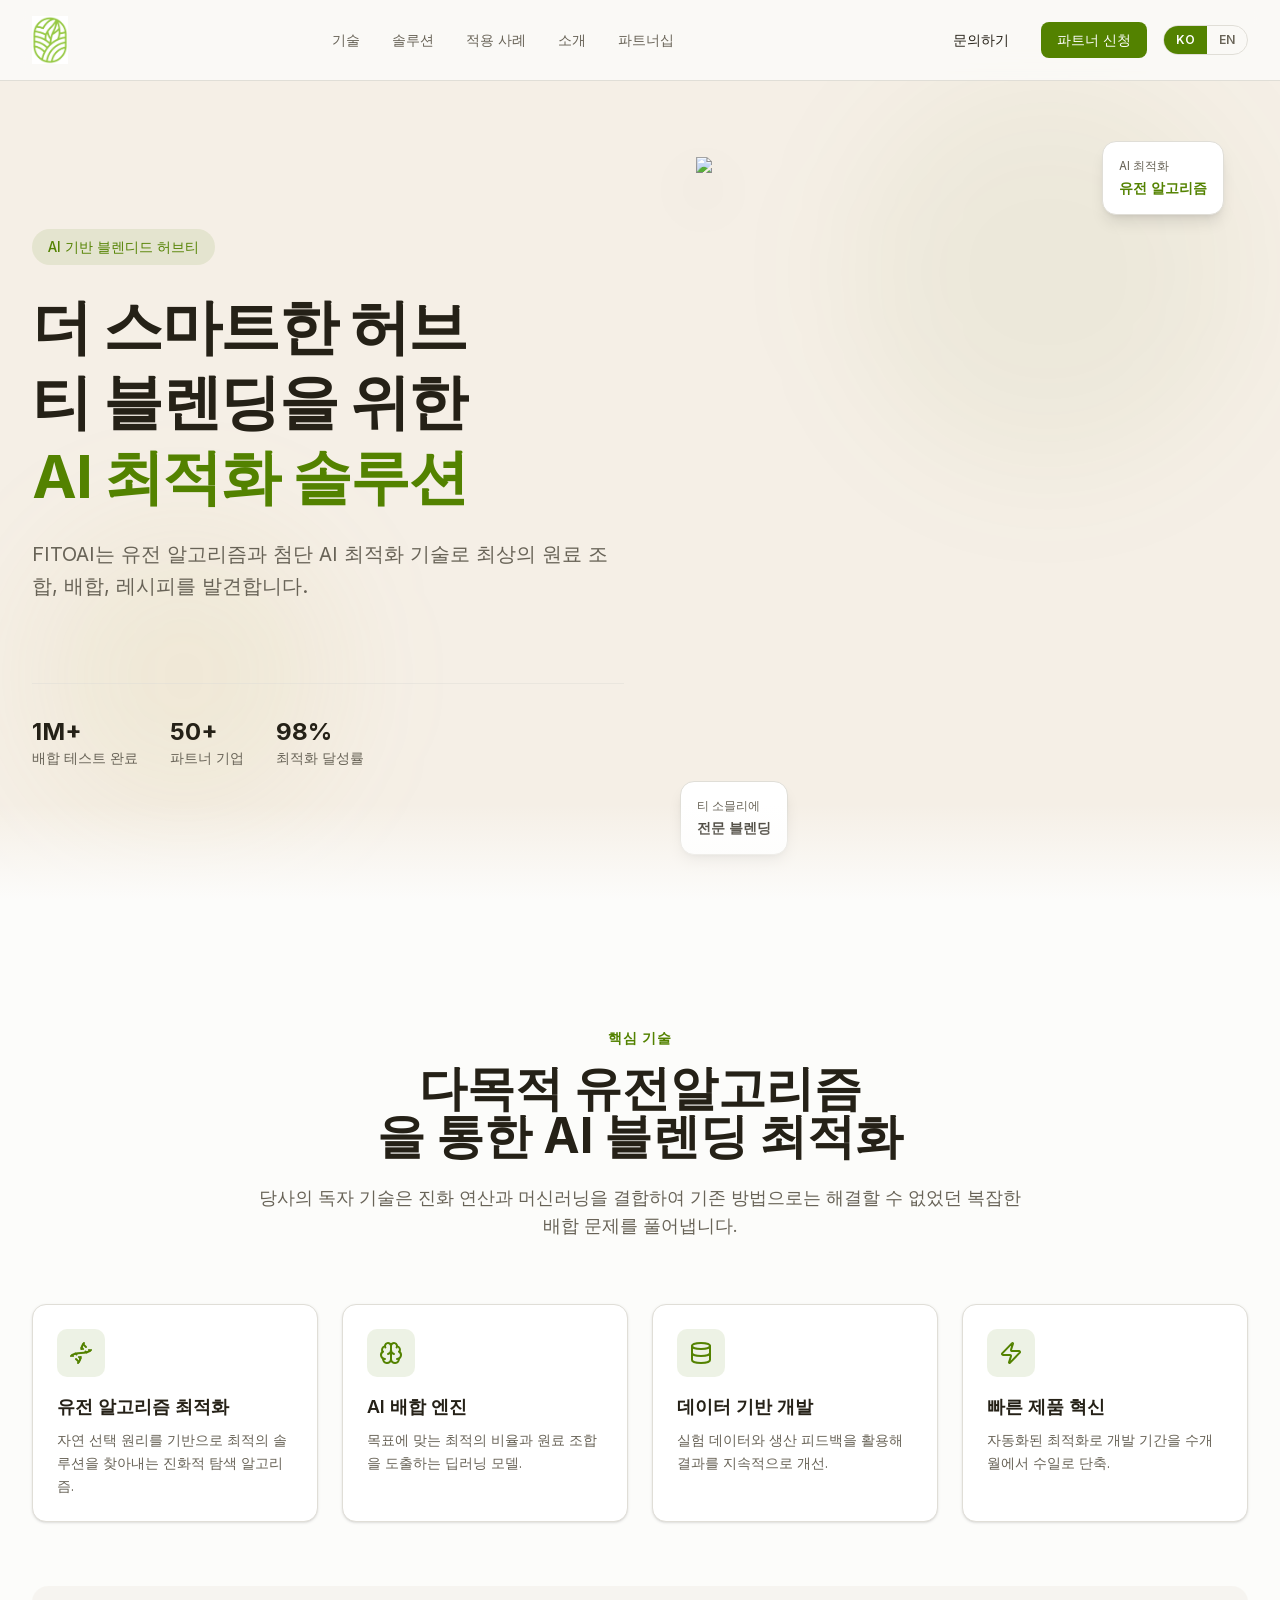
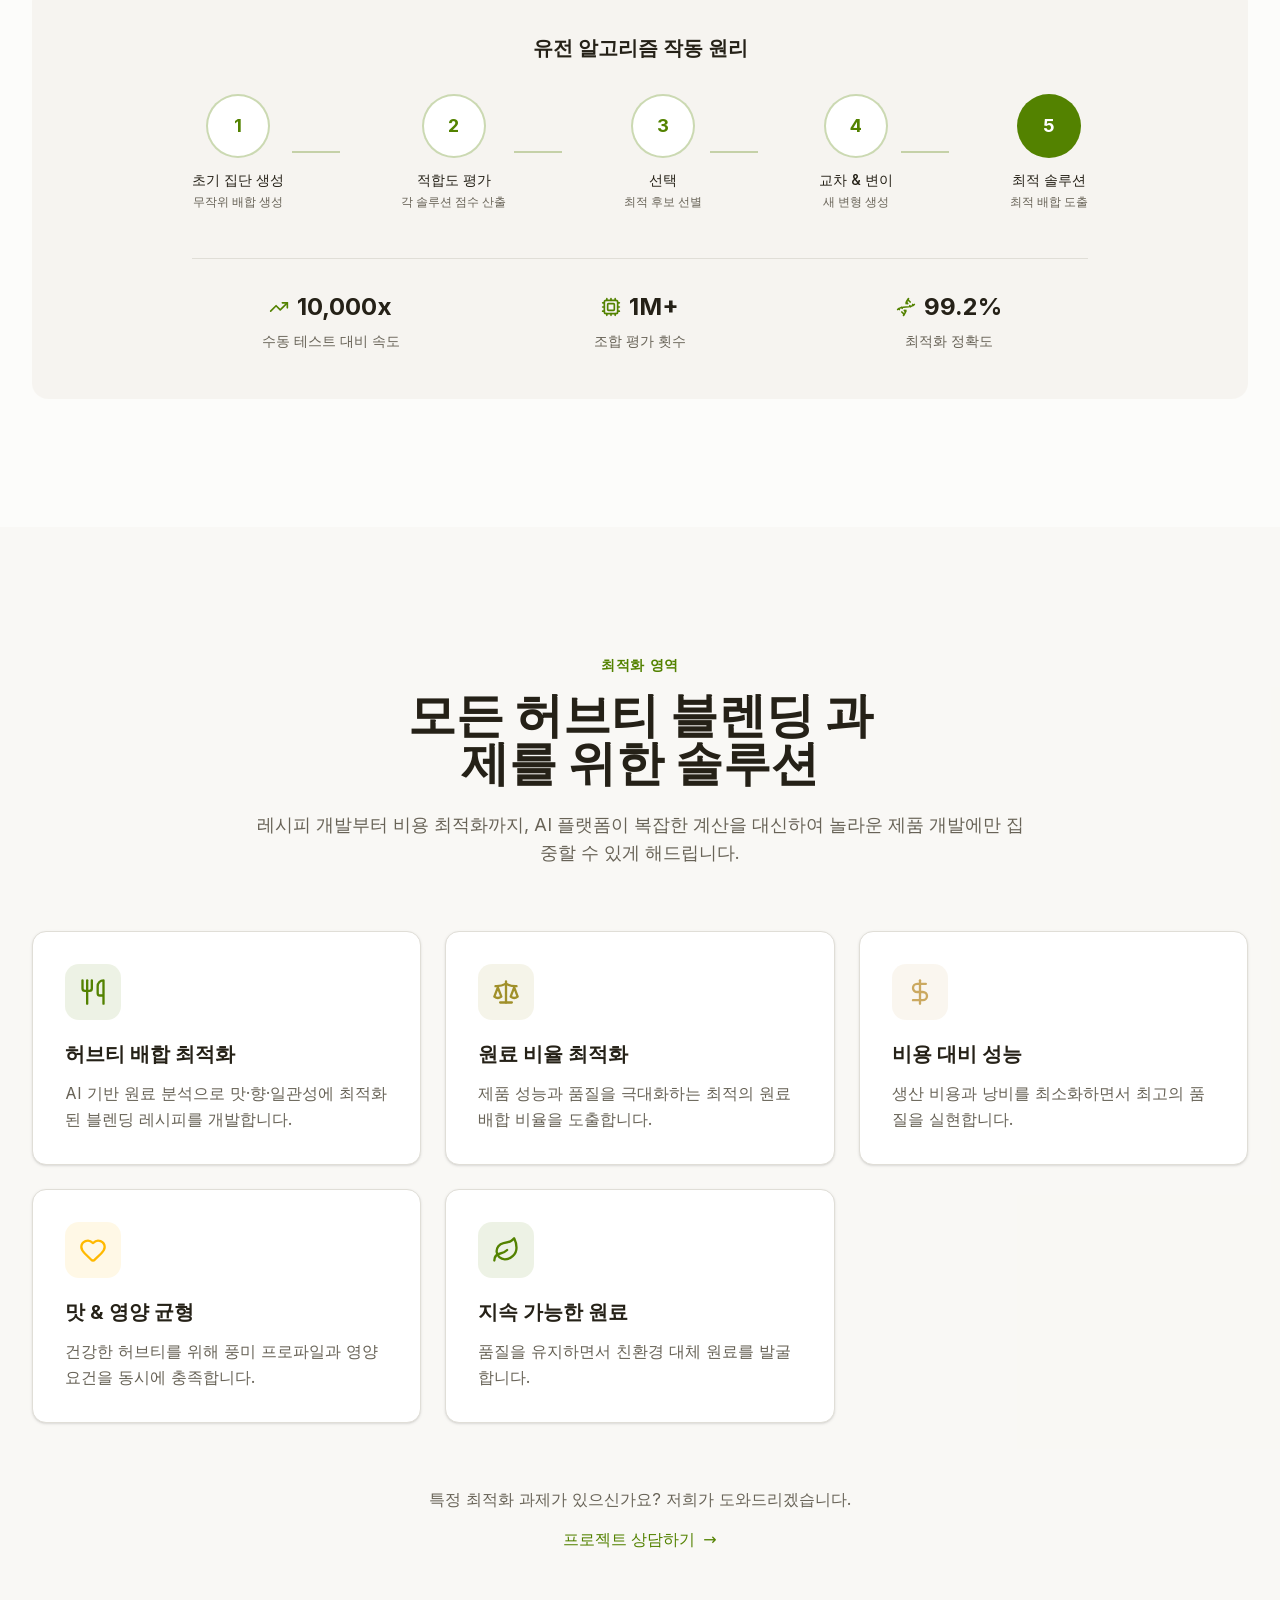
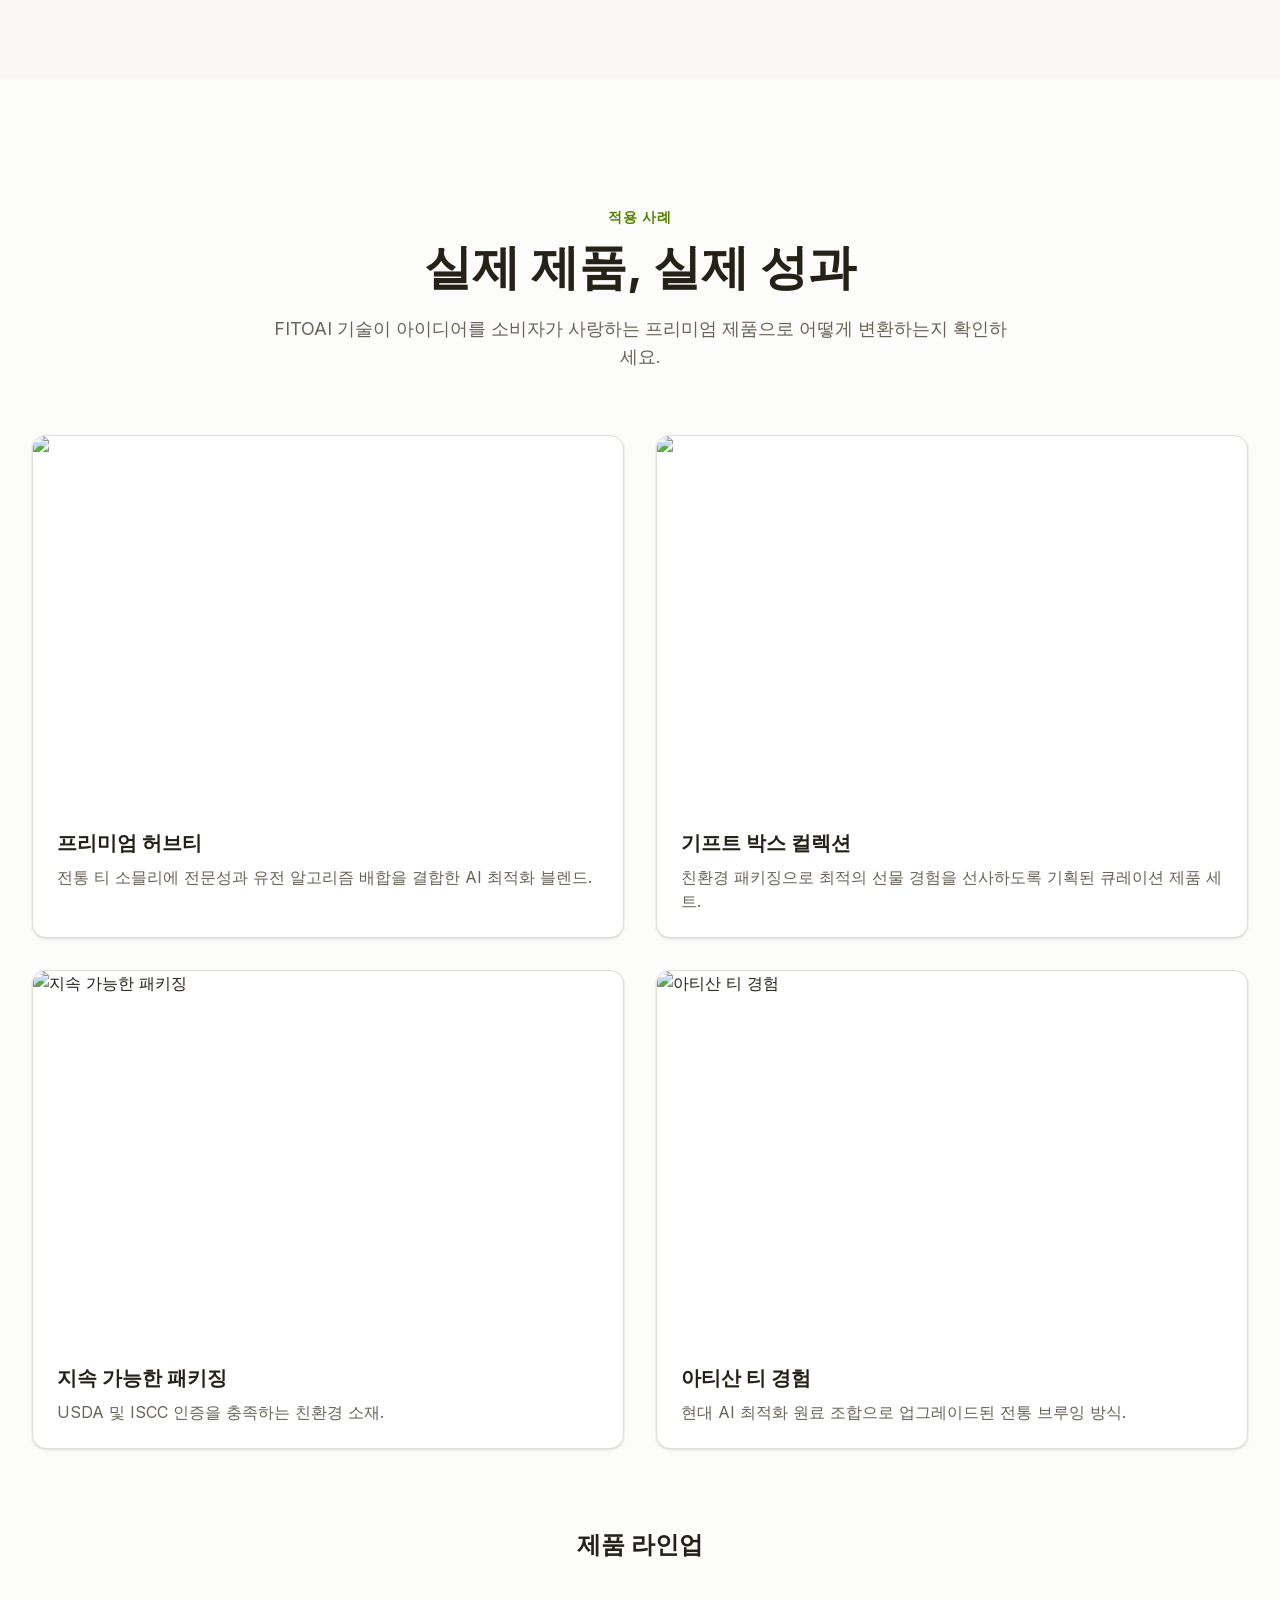
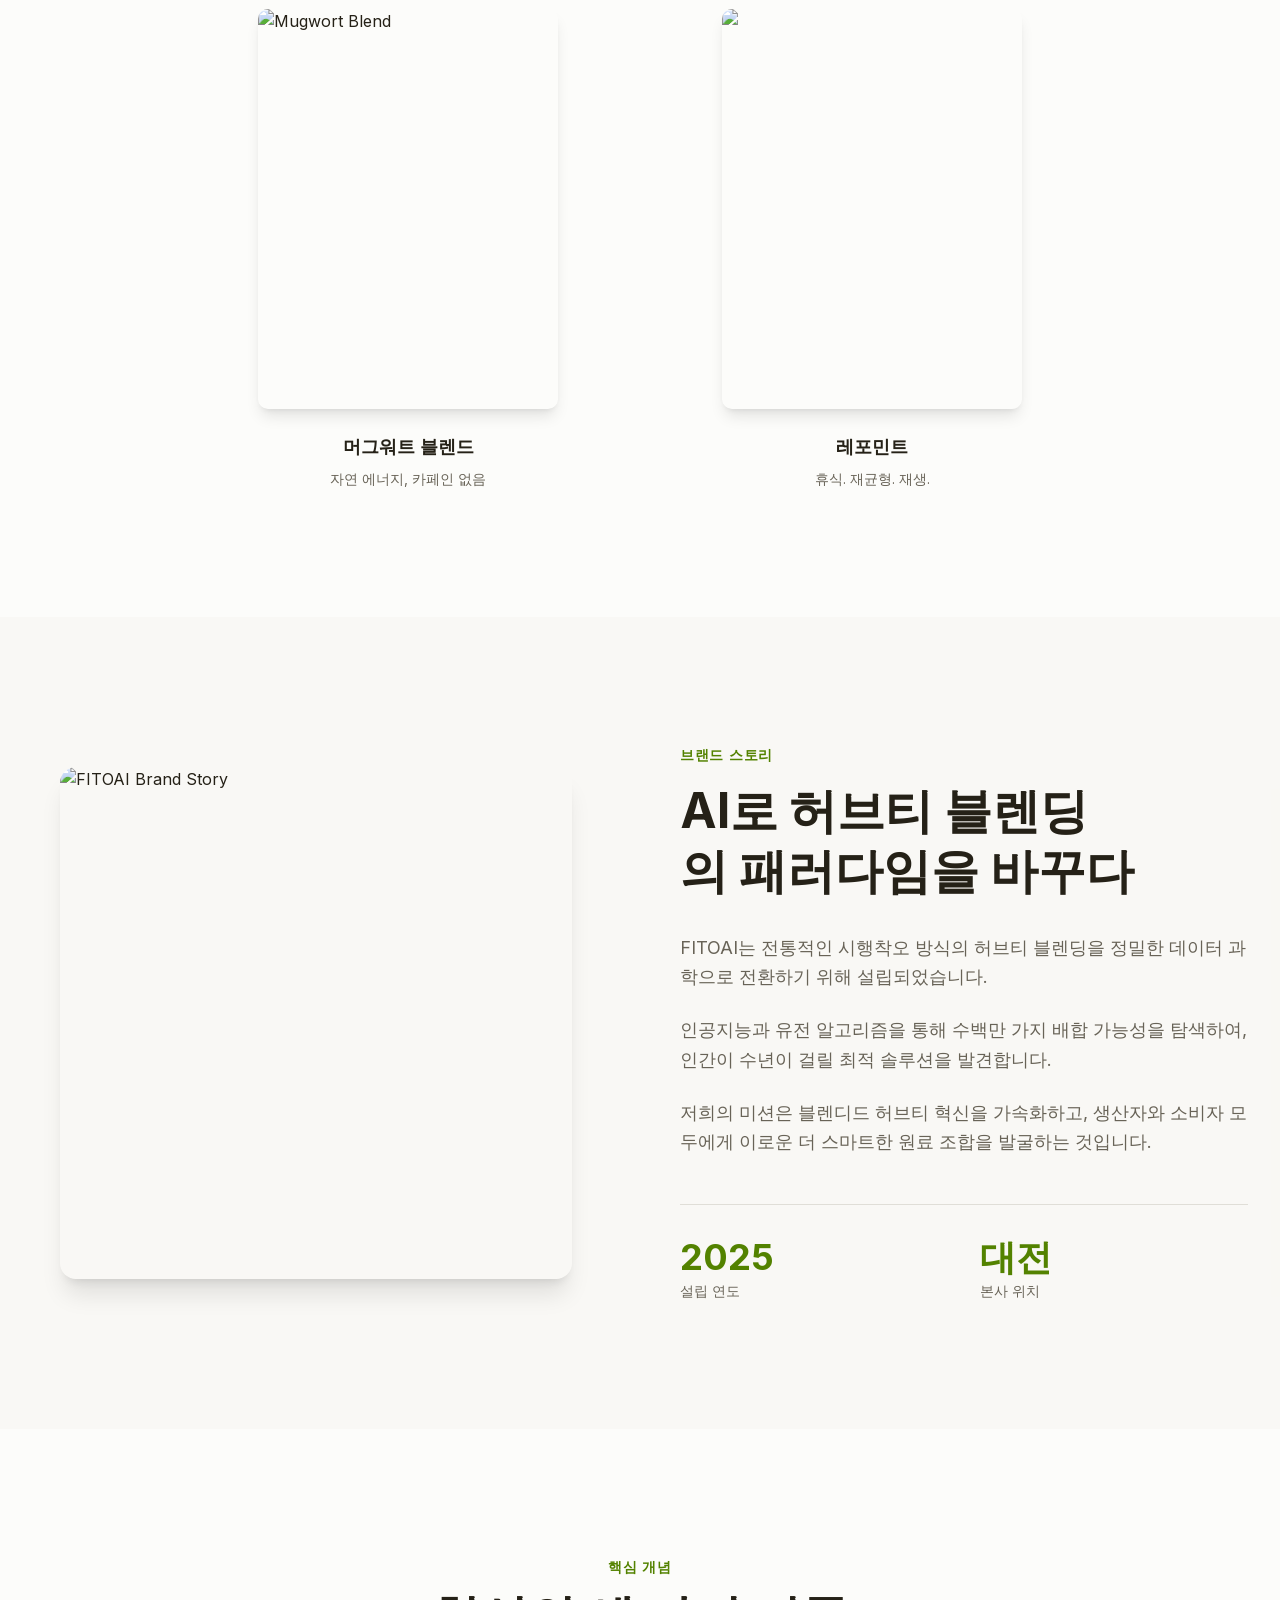
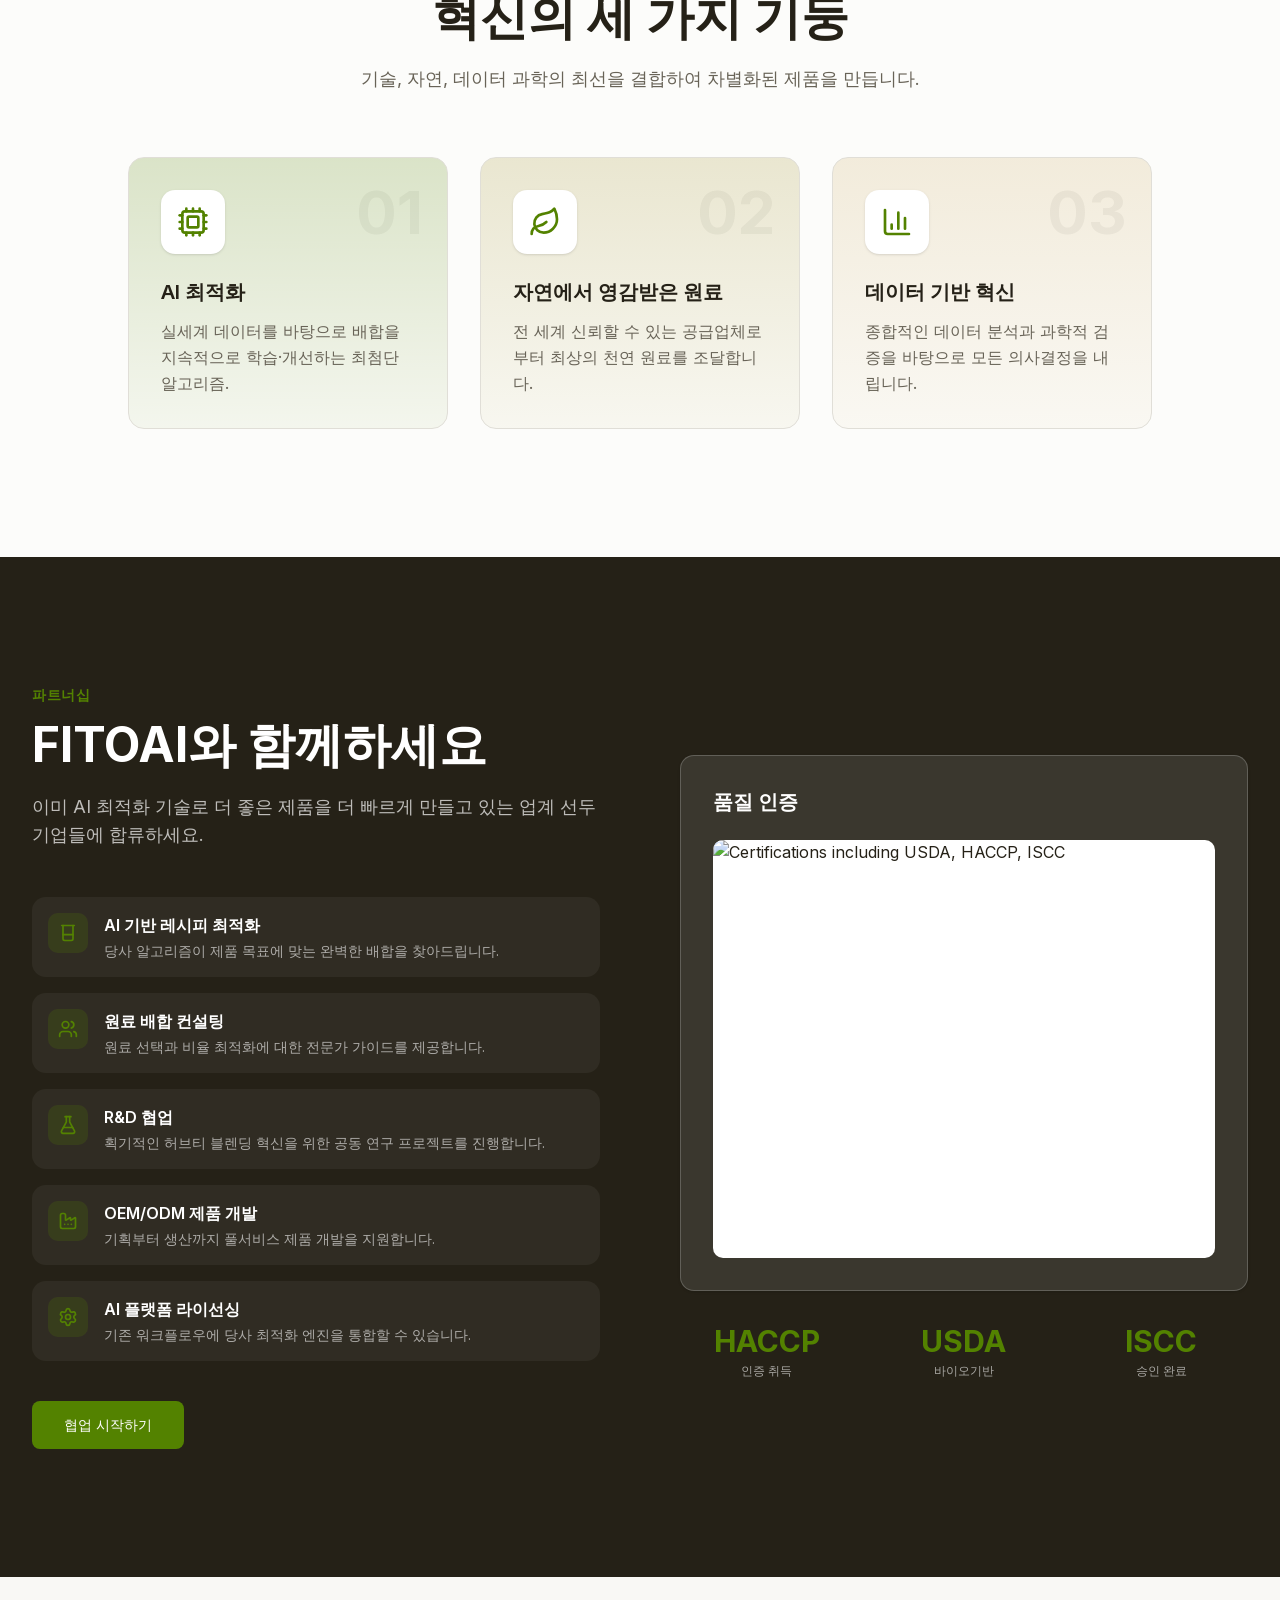
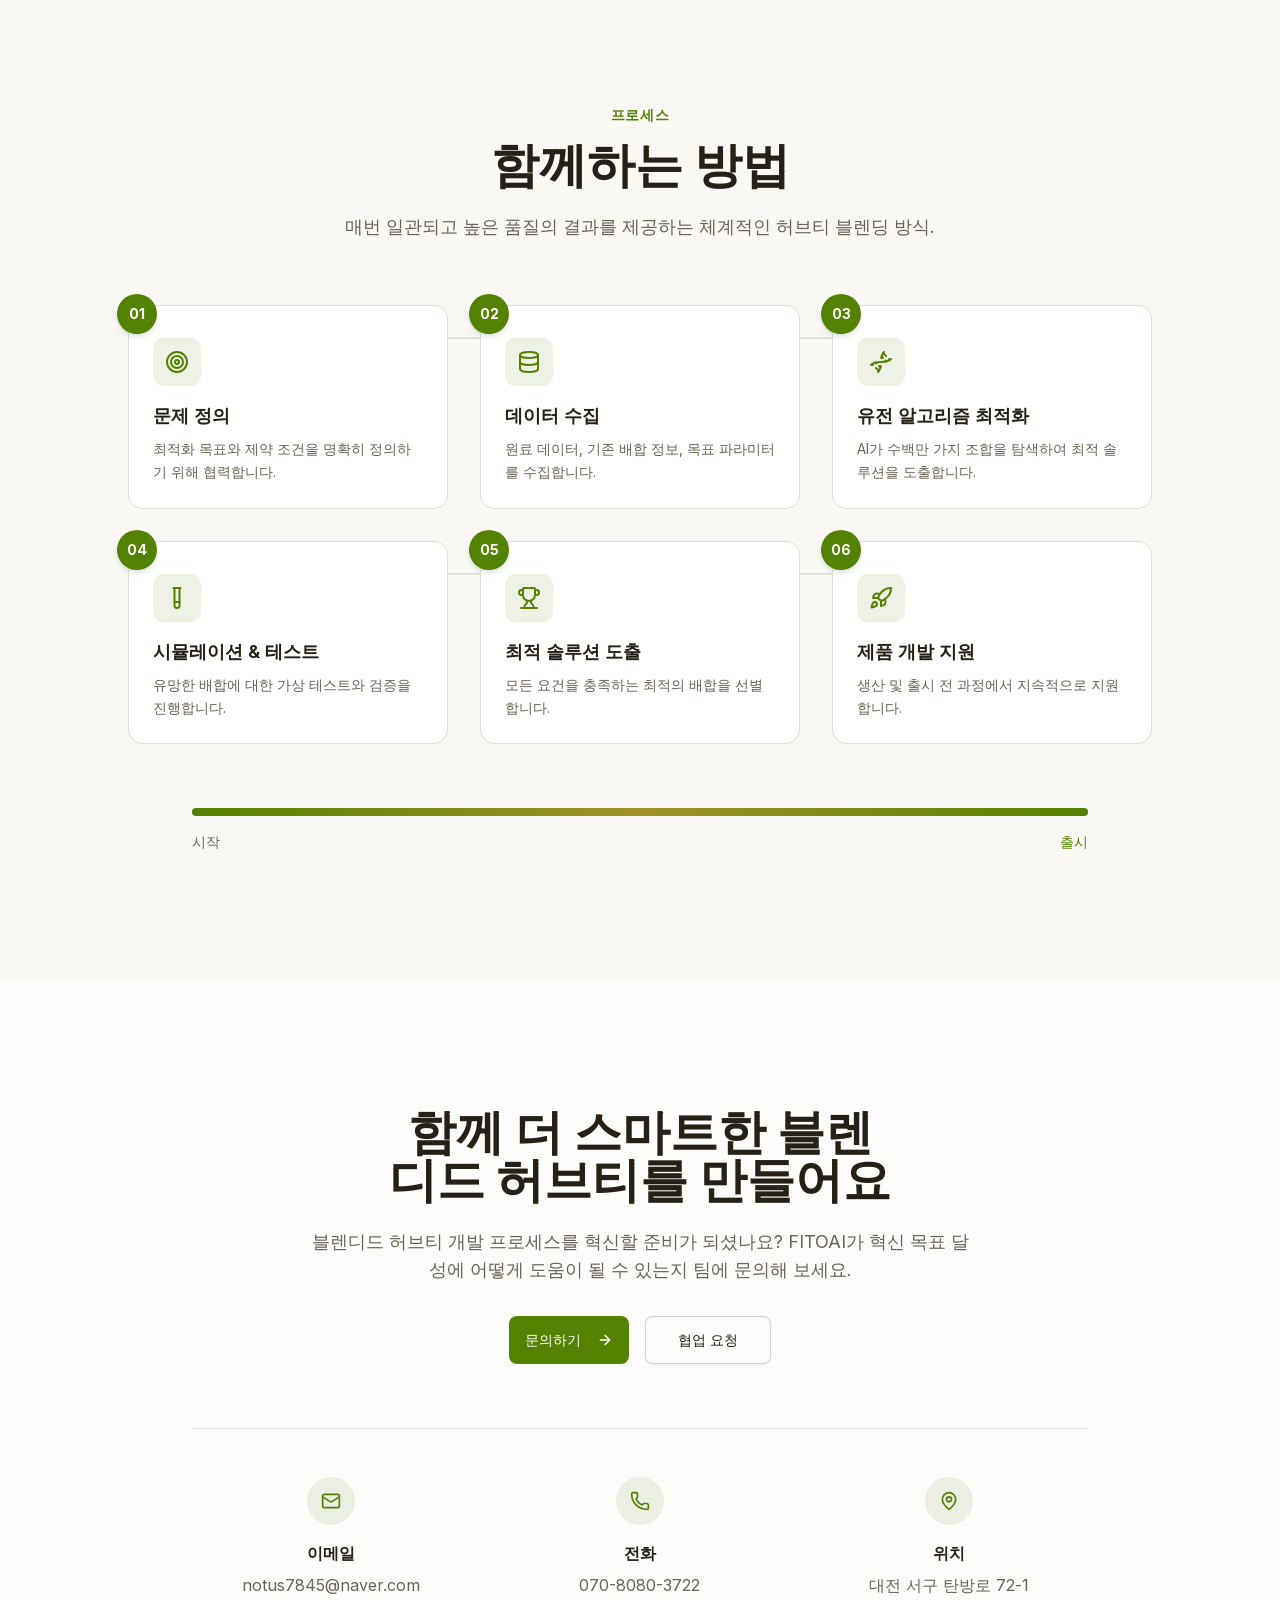
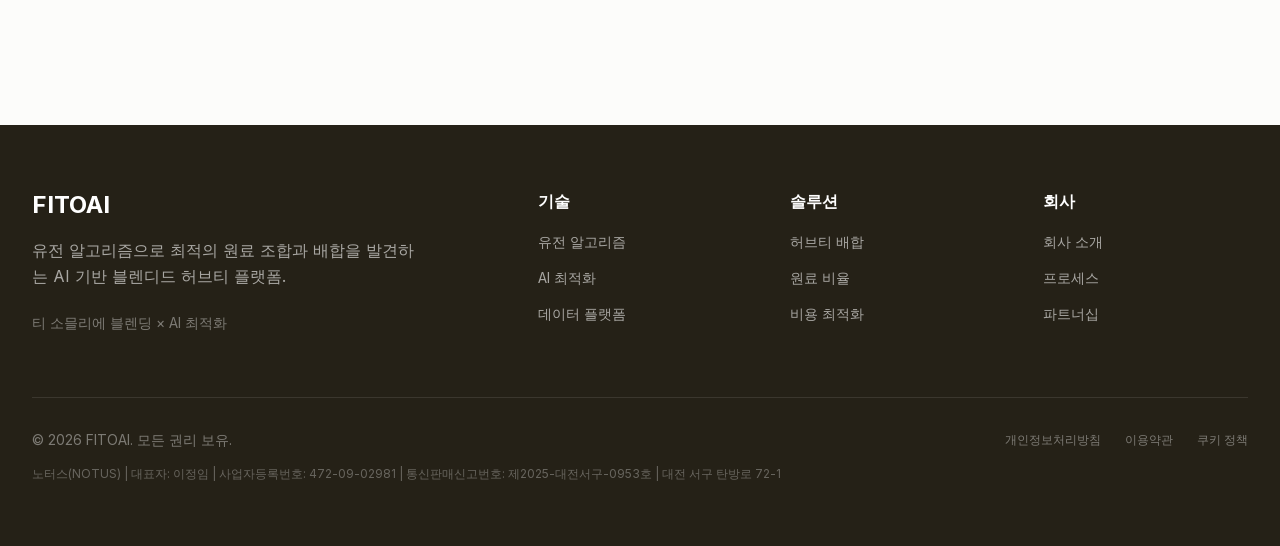
==== commit ade92340: "Deploy: 2026-03-24 01:37" ====
--- a/index.html
+++ b/index.html
@@ -1 +1 @@
-<!DOCTYPE html><!--1jAMN3gsqP3kEVcztnDN6--><html lang="en"><head><meta charSet="utf-8"/><meta name="viewport" content="width=device-width, initial-scale=1"/><link rel="preload" href="/_next/static/media/0c89a48fa5027cee-s.p.4564287c.woff2" as="font" crossorigin="" type="font/woff2"/><link rel="preload" href="/_next/static/media/83afe278b6a6bb3c-s.p.3a6ba036.woff2" as="font" crossorigin="" type="font/woff2"/><link rel="preload" as="image" href="https://hebbkx1anhila5yf.public.blob.vercel-storage.com/%EB%A0%88%ED%8F%AC_%EB%A9%94%EC%9D%B8-YMqLkvyTMDrcQOFyKwxWMdy5XbOAQk.png"/><link rel="stylesheet" href="/_next/static/chunks/587acff0b6e4b8bc.css" data-precedence="next"/><link rel="stylesheet" href="/_next/static/chunks/c15cb4b35883dc4a.css" data-precedence="next"/><link rel="preload" as="script" fetchPriority="low" href="/_next/static/chunks/b635569ccf531c6f.js"/><script src="/_next/static/chunks/82abf2d65f5428ae.js" async=""></script><script src="/_next/static/chunks/a9c23770ec4804e4.js" async=""></script><script src="/_next/static/chunks/aee6c7720838f8a2.js" async=""></script><script src="/_next/static/chunks/turbopack-aceb9840ea6bd7bf.js" async=""></script><script src="/_next/static/chunks/ff1a16fafef87110.js" async=""></script><script src="/_next/static/chunks/d2be314c3ece3fbe.js" async=""></script><script src="/_next/static/chunks/a624b468970d3cc4.js" async=""></script><script src="/_next/static/chunks/d8f358ef5af52fd3.js" async=""></script><meta name="next-size-adjust" content=""/><title>FITOAI - AI 기반 블렌디드 허브티 &amp; 최적화</title><meta name="description" content="FITOAI는 유전 알고리즘과 첨단 AI 최적화로 최적의 원료 조합, 배합, 레시피를 발견하는 스마트 식품 혁신 플랫폼입니다."/><meta name="generator" content="v0.app"/><meta property="og:title" content="FITOAI - AI 기반 블렌디드 허브티 &amp; 최적화"/><meta property="og:description" content="FITOAI는 유전 알고리즘과 첨단 AI 최적화로 최적의 원료 조합, 배합, 레시피를 발견하는 스마트 식품 혁신 플랫폼입니다."/><meta property="og:image" content="https://hebbkx1anhila5yf.public.blob.vercel-storage.com/%EC%9D%B8%EC%8A%A4%ED%83%80%20%EB%A1%9C%EA%B3%A0-eaRExvJfpVEExim8XMJ8mxPHv6k2m7.png"/><meta property="og:image:width" content="140"/><meta property="og:image:height" content="48"/><meta property="og:image:alt" content="FITOAI Logo"/><meta name="twitter:card" content="summary"/><meta name="twitter:title" content="FITOAI - AI 기반 블렌디드 허브티 &amp; 최적화"/><meta name="twitter:description" content="FITOAI는 유전 알고리즘과 첨단 AI 최적화로 최적의 원료 조합, 배합, 레시피를 발견하는 스마트 식품 혁신 플랫폼입니다."/><meta name="twitter:image" content="https://hebbkx1anhila5yf.public.blob.vercel-storage.com/%EC%9D%B8%EC%8A%A4%ED%83%80%20%EB%A1%9C%EA%B3%A0-eaRExvJfpVEExim8XMJ8mxPHv6k2m7.png"/><link rel="icon" href="https://hebbkx1anhila5yf.public.blob.vercel-storage.com/%EC%9D%B8%EC%8A%A4%ED%83%80%20%EB%A1%9C%EA%B3%A0-eaRExvJfpVEExim8XMJ8mxPHv6k2m7.png" media="(prefers-color-scheme: light)"/><link rel="icon" href="https://hebbkx1anhila5yf.public.blob.vercel-storage.com/%EC%9D%B8%EC%8A%A4%ED%83%80%20%EB%A1%9C%EA%B3%A0-eaRExvJfpVEExim8XMJ8mxPHv6k2m7.png" media="(prefers-color-scheme: dark)"/><link rel="apple-touch-icon" href="https://hebbkx1anhila5yf.public.blob.vercel-storage.com/%EC%9D%B8%EC%8A%A4%ED%83%80%20%EB%A1%9C%EA%B3%A0-eaRExvJfpVEExim8XMJ8mxPHv6k2m7.png"/><script src="/_next/static/chunks/a6dad97d9634a72d.js" noModule=""></script></head><body class="inter_5901b7c6-module__ec5Qua__variable space_grotesk_154b09cb-module__lmdqzG__variable font-sans antialiased"><div hidden=""><!--$--><!--/$--></div><main class="min-h-screen bg-background"><header class="fixed top-0 left-0 right-0 z-50 bg-background/80 backdrop-blur-md border-b border-border"><div class="container mx-auto px-4 lg:px-8"><div class="flex items-center justify-between h-16 lg:h-20"><a class="flex items-center gap-2" href="/"><img alt="FITOAI Logo" loading="lazy" width="140" height="48" decoding="async" data-nimg="1" class="h-10 lg:h-12 w-auto" style="color:transparent" src="https://hebbkx1anhila5yf.public.blob.vercel-storage.com/%EC%9D%B8%EC%8A%A4%ED%83%80%20%EB%A1%9C%EA%B3%A0-eaRExvJfpVEExim8XMJ8mxPHv6k2m7.png"/></a><nav class="hidden lg:flex items-center gap-8"><a class="text-sm font-medium text-muted-foreground hover:text-foreground transition-colors" href="#technology">기술</a><a class="text-sm font-medium text-muted-foreground hover:text-foreground transition-colors" href="#optimization">솔루션</a><a class="text-sm font-medium text-muted-foreground hover:text-foreground transition-colors" href="#applications">적용 사례</a><a class="text-sm font-medium text-muted-foreground hover:text-foreground transition-colors" href="#story">소개</a><a class="text-sm font-medium text-muted-foreground hover:text-foreground transition-colors" href="#partnership">파트너십</a></nav><div class="hidden lg:flex items-center gap-4"><button data-slot="button" class="inline-flex items-center justify-center gap-2 whitespace-nowrap rounded-md font-medium transition-all disabled:pointer-events-none disabled:opacity-50 [&amp;_svg]:pointer-events-none [&amp;_svg:not([class*=&#x27;size-&#x27;])]:size-4 shrink-0 [&amp;_svg]:shrink-0 outline-none focus-visible:border-ring focus-visible:ring-ring/50 focus-visible:ring-[3px] aria-invalid:ring-destructive/20 dark:aria-invalid:ring-destructive/40 aria-invalid:border-destructive hover:bg-accent hover:text-accent-foreground dark:hover:bg-accent/50 h-9 px-4 py-2 has-[&gt;svg]:px-3 text-sm">문의하기</button><button data-slot="button" class="inline-flex items-center justify-center gap-2 whitespace-nowrap rounded-md text-sm font-medium transition-all disabled:pointer-events-none disabled:opacity-50 [&amp;_svg]:pointer-events-none [&amp;_svg:not([class*=&#x27;size-&#x27;])]:size-4 shrink-0 [&amp;_svg]:shrink-0 outline-none focus-visible:border-ring focus-visible:ring-ring/50 focus-visible:ring-[3px] aria-invalid:ring-destructive/20 dark:aria-invalid:ring-destructive/40 aria-invalid:border-destructive h-9 px-4 py-2 has-[&gt;svg]:px-3 bg-primary hover:bg-primary/90 text-primary-foreground">파트너 신청</button><div class="flex items-center rounded-full border border-border overflow-hidden text-xs font-semibold"><button class="px-3 py-1.5 transition-colors bg-primary text-primary-foreground">KO</button><button class="px-3 py-1.5 transition-colors text-muted-foreground hover:bg-muted">EN</button></div></div><button class="lg:hidden p-2" aria-label="Toggle menu"><svg xmlns="http://www.w3.org/2000/svg" width="24" height="24" viewBox="0 0 24 24" fill="none" stroke="currentColor" stroke-width="2" stroke-linecap="round" stroke-linejoin="round" class="lucide lucide-menu h-6 w-6" aria-hidden="true"><path d="M4 5h16"></path><path d="M4 12h16"></path><path d="M4 19h16"></path></svg></button></div></div></header><section class="relative min-h-screen pt-20 lg:pt-24 overflow-hidden bg-[#f5efe6]"><div class="absolute inset-0 overflow-hidden"><div class="absolute top-20 right-10 w-96 h-96 bg-primary/5 rounded-full blur-3xl"></div><div class="absolute bottom-20 left-10 w-72 h-72 bg-accent/10 rounded-full blur-3xl"></div></div><div class="container mx-auto px-4 lg:px-8 relative"><div class="grid lg:grid-cols-2 gap-12 lg:gap-8 items-center min-h-[calc(100vh-6rem)]"><div class="flex flex-col justify-center py-12 lg:py-0"><div class="inline-flex items-center gap-2 px-4 py-2 bg-primary/10 rounded-full text-primary text-sm font-medium mb-6 w-fit">AI 기반 블렌디드 허브티</div><h1 class="text-4xl md:text-5xl lg:text-6xl font-bold text-foreground leading-tight tracking-tight mb-6 text-balance">더 스마트한 허브티 블렌딩을 위한<!-- --> <span class="text-primary">AI 최적화 솔루션</span></h1><p class="text-lg lg:text-xl text-muted-foreground leading-relaxed mb-8 max-w-xl text-pretty">FITOAI는 유전 알고리즘과 첨단 AI 최적화 기술로 최상의 원료 조합, 배합, 레시피를 발견합니다.</p><div class="flex items-center gap-8 mt-12 pt-8 border-t border-border/50"><div><p class="text-2xl font-bold text-foreground">1M+</p><p class="text-sm text-muted-foreground">배합 테스트 완료</p></div><div><p class="text-2xl font-bold text-foreground">50+</p><p class="text-sm text-muted-foreground">파트너 기업</p></div><div><p class="text-2xl font-bold text-foreground">98%</p><p class="text-sm text-muted-foreground">최적화 달성률</p></div></div></div><div class="relative flex items-center justify-center"><div class="relative w-full max-w-lg mx-auto"><div class="relative z-10"><img alt="FITOAI RepoMint Product" width="600" height="800" decoding="async" data-nimg="1" class="w-full h-auto drop-shadow-2xl" style="color:transparent" src="https://hebbkx1anhila5yf.public.blob.vercel-storage.com/%EB%A0%88%ED%8F%AC_%EB%A9%94%EC%9D%B8-YMqLkvyTMDrcQOFyKwxWMdy5XbOAQk.png"/></div><div class="absolute -top-4 -right-4 bg-card rounded-xl p-4 shadow-lg border border-border"><p class="text-xs text-muted-foreground mb-1">AI 최적화</p><p class="text-sm font-semibold text-primary">유전 알고리즘</p></div><div class="absolute -bottom-4 -left-4 bg-card rounded-xl p-4 shadow-lg border border-border"><p class="text-xs text-muted-foreground mb-1">티 소믈리에</p><p class="text-sm font-semibold text-foreground">전문 블렌딩</p></div></div></div></div></div><div class="absolute bottom-0 left-0 right-0 h-24 bg-gradient-to-t from-background to-transparent"></div></section><section id="technology" class="py-24 lg:py-32 bg-background"><div class="container mx-auto px-4 lg:px-8"><div class="max-w-3xl mx-auto text-center mb-16"><p class="text-sm font-semibold text-primary uppercase tracking-wider mb-4">핵심 기술</p><h2 class="text-3xl md:text-4xl lg:text-5xl font-bold text-foreground mb-6 text-balance">다목적 유전알고리즘을 통한 AI 블렌딩 최적화</h2><p class="text-lg text-muted-foreground text-pretty">당사의 독자 기술은 진화 연산과 머신러닝을 결합하여 기존 방법으로는 해결할 수 없었던 복잡한 배합 문제를 풀어냅니다.</p></div><div class="grid md:grid-cols-2 lg:grid-cols-4 gap-6 mb-16"><div data-slot="card" class="text-card-foreground flex flex-col rounded-xl border shadow-sm group bg-card hover:shadow-lg transition-all duration-300 border-border hover:border-primary/30"><div data-slot="card-content" class="p-6"><div class="w-12 h-12 bg-primary/10 rounded-lg flex items-center justify-center mb-4 group-hover:bg-primary/20 transition-colors"><svg xmlns="http://www.w3.org/2000/svg" width="24" height="24" viewBox="0 0 24 24" fill="none" stroke="currentColor" stroke-width="2" stroke-linecap="round" stroke-linejoin="round" class="lucide lucide-dna w-6 h-6 text-primary" aria-hidden="true"><path d="m10 16 1.5 1.5"></path><path d="m14 8-1.5-1.5"></path><path d="M15 2c-1.798 1.998-2.518 3.995-2.807 5.993"></path><path d="m16.5 10.5 1 1"></path><path d="m17 6-2.891-2.891"></path><path d="M2 15c6.667-6 13.333 0 20-6"></path><path d="m20 9 .891.891"></path><path d="M3.109 14.109 4 15"></path><path d="m6.5 12.5 1 1"></path><path d="m7 18 2.891 2.891"></path><path d="M9 22c1.798-1.998 2.518-3.995 2.807-5.993"></path></svg></div><h3 class="text-lg font-semibold text-foreground mb-2">유전 알고리즘 최적화</h3><p class="text-sm text-muted-foreground leading-relaxed">자연 선택 원리를 기반으로 최적의 솔루션을 찾아내는 진화적 탐색 알고리즘.</p></div></div><div data-slot="card" class="text-card-foreground flex flex-col rounded-xl border shadow-sm group bg-card hover:shadow-lg transition-all duration-300 border-border hover:border-primary/30"><div data-slot="card-content" class="p-6"><div class="w-12 h-12 bg-primary/10 rounded-lg flex items-center justify-center mb-4 group-hover:bg-primary/20 transition-colors"><svg xmlns="http://www.w3.org/2000/svg" width="24" height="24" viewBox="0 0 24 24" fill="none" stroke="currentColor" stroke-width="2" stroke-linecap="round" stroke-linejoin="round" class="lucide lucide-brain w-6 h-6 text-primary" aria-hidden="true"><path d="M12 18V5"></path><path d="M15 13a4.17 4.17 0 0 1-3-4 4.17 4.17 0 0 1-3 4"></path><path d="M17.598 6.5A3 3 0 1 0 12 5a3 3 0 1 0-5.598 1.5"></path><path d="M17.997 5.125a4 4 0 0 1 2.526 5.77"></path><path d="M18 18a4 4 0 0 0 2-7.464"></path><path d="M19.967 17.483A4 4 0 1 1 12 18a4 4 0 1 1-7.967-.517"></path><path d="M6 18a4 4 0 0 1-2-7.464"></path><path d="M6.003 5.125a4 4 0 0 0-2.526 5.77"></path></svg></div><h3 class="text-lg font-semibold text-foreground mb-2">AI 배합 엔진</h3><p class="text-sm text-muted-foreground leading-relaxed">목표에 맞는 최적의 비율과 원료 조합을 도출하는 딥러닝 모델.</p></div></div><div data-slot="card" class="text-card-foreground flex flex-col rounded-xl border shadow-sm group bg-card hover:shadow-lg transition-all duration-300 border-border hover:border-primary/30"><div data-slot="card-content" class="p-6"><div class="w-12 h-12 bg-primary/10 rounded-lg flex items-center justify-center mb-4 group-hover:bg-primary/20 transition-colors"><svg xmlns="http://www.w3.org/2000/svg" width="24" height="24" viewBox="0 0 24 24" fill="none" stroke="currentColor" stroke-width="2" stroke-linecap="round" stroke-linejoin="round" class="lucide lucide-database w-6 h-6 text-primary" aria-hidden="true"><ellipse cx="12" cy="5" rx="9" ry="3"></ellipse><path d="M3 5V19A9 3 0 0 0 21 19V5"></path><path d="M3 12A9 3 0 0 0 21 12"></path></svg></div><h3 class="text-lg font-semibold text-foreground mb-2">데이터 기반 개발</h3><p class="text-sm text-muted-foreground leading-relaxed">실험 데이터와 생산 피드백을 활용해 결과를 지속적으로 개선.</p></div></div><div data-slot="card" class="text-card-foreground flex flex-col rounded-xl border shadow-sm group bg-card hover:shadow-lg transition-all duration-300 border-border hover:border-primary/30"><div data-slot="card-content" class="p-6"><div class="w-12 h-12 bg-primary/10 rounded-lg flex items-center justify-center mb-4 group-hover:bg-primary/20 transition-colors"><svg xmlns="http://www.w3.org/2000/svg" width="24" height="24" viewBox="0 0 24 24" fill="none" stroke="currentColor" stroke-width="2" stroke-linecap="round" stroke-linejoin="round" class="lucide lucide-zap w-6 h-6 text-primary" aria-hidden="true"><path d="M4 14a1 1 0 0 1-.78-1.63l9.9-10.2a.5.5 0 0 1 .86.46l-1.92 6.02A1 1 0 0 0 13 10h7a1 1 0 0 1 .78 1.63l-9.9 10.2a.5.5 0 0 1-.86-.46l1.92-6.02A1 1 0 0 0 11 14z"></path></svg></div><h3 class="text-lg font-semibold text-foreground mb-2">빠른 제품 혁신</h3><p class="text-sm text-muted-foreground leading-relaxed">자동화된 최적화로 개발 기간을 수개월에서 수일로 단축.</p></div></div></div><div class="bg-muted/50 rounded-2xl p-8 lg:p-12"><div class="max-w-4xl mx-auto"><h3 class="text-xl font-semibold text-foreground text-center mb-8">유전 알고리즘 작동 원리</h3><div class="flex flex-col lg:flex-row items-center justify-between gap-4"><div class="flex items-center"><div class="flex flex-col items-center"><div class="w-16 h-16 rounded-full flex items-center justify-center text-lg font-bold bg-card border-2 border-primary/30 text-primary">1</div><p class="text-sm font-medium text-foreground mt-3 text-center">초기 집단 생성</p><p class="text-xs text-muted-foreground mt-1 text-center">무작위 배합 생성</p></div><div class="hidden lg:block w-12 h-0.5 bg-primary/30 mx-2"></div></div><div class="flex items-center"><div class="flex flex-col items-center"><div class="w-16 h-16 rounded-full flex items-center justify-center text-lg font-bold bg-card border-2 border-primary/30 text-primary">2</div><p class="text-sm font-medium text-foreground mt-3 text-center">적합도 평가</p><p class="text-xs text-muted-foreground mt-1 text-center">각 솔루션 점수 산출</p></div><div class="hidden lg:block w-12 h-0.5 bg-primary/30 mx-2"></div></div><div class="flex items-center"><div class="flex flex-col items-center"><div class="w-16 h-16 rounded-full flex items-center justify-center text-lg font-bold bg-card border-2 border-primary/30 text-primary">3</div><p class="text-sm font-medium text-foreground mt-3 text-center">선택</p><p class="text-xs text-muted-foreground mt-1 text-center">최적 후보 선별</p></div><div class="hidden lg:block w-12 h-0.5 bg-primary/30 mx-2"></div></div><div class="flex items-center"><div class="flex flex-col items-center"><div class="w-16 h-16 rounded-full flex items-center justify-center text-lg font-bold bg-card border-2 border-primary/30 text-primary">4</div><p class="text-sm font-medium text-foreground mt-3 text-center">교차 &amp; 변이</p><p class="text-xs text-muted-foreground mt-1 text-center">새 변형 생성</p></div><div class="hidden lg:block w-12 h-0.5 bg-primary/30 mx-2"></div></div><div class="flex items-center"><div class="flex flex-col items-center"><div class="w-16 h-16 rounded-full flex items-center justify-center text-lg font-bold bg-primary text-primary-foreground">5</div><p class="text-sm font-medium text-foreground mt-3 text-center">최적 솔루션</p><p class="text-xs text-muted-foreground mt-1 text-center">최적 배합 도출</p></div></div></div><div class="grid grid-cols-3 gap-8 mt-12 pt-8 border-t border-border"><div class="text-center"><div class="flex items-center justify-center gap-2 mb-2"><svg xmlns="http://www.w3.org/2000/svg" width="24" height="24" viewBox="0 0 24 24" fill="none" stroke="currentColor" stroke-width="2" stroke-linecap="round" stroke-linejoin="round" class="lucide lucide-trending-up w-5 h-5 text-primary" aria-hidden="true"><path d="M16 7h6v6"></path><path d="m22 7-8.5 8.5-5-5L2 17"></path></svg><span class="text-2xl font-bold text-foreground">10,000x</span></div><p class="text-sm text-muted-foreground">수동 테스트 대비 속도</p></div><div class="text-center"><div class="flex items-center justify-center gap-2 mb-2"><svg xmlns="http://www.w3.org/2000/svg" width="24" height="24" viewBox="0 0 24 24" fill="none" stroke="currentColor" stroke-width="2" stroke-linecap="round" stroke-linejoin="round" class="lucide lucide-cpu w-5 h-5 text-primary" aria-hidden="true"><path d="M12 20v2"></path><path d="M12 2v2"></path><path d="M17 20v2"></path><path d="M17 2v2"></path><path d="M2 12h2"></path><path d="M2 17h2"></path><path d="M2 7h2"></path><path d="M20 12h2"></path><path d="M20 17h2"></path><path d="M20 7h2"></path><path d="M7 20v2"></path><path d="M7 2v2"></path><rect x="4" y="4" width="16" height="16" rx="2"></rect><rect x="8" y="8" width="8" height="8" rx="1"></rect></svg><span class="text-2xl font-bold text-foreground">1M+</span></div><p class="text-sm text-muted-foreground">조합 평가 횟수</p></div><div class="text-center"><div class="flex items-center justify-center gap-2 mb-2"><svg xmlns="http://www.w3.org/2000/svg" width="24" height="24" viewBox="0 0 24 24" fill="none" stroke="currentColor" stroke-width="2" stroke-linecap="round" stroke-linejoin="round" class="lucide lucide-dna w-5 h-5 text-primary" aria-hidden="true"><path d="m10 16 1.5 1.5"></path><path d="m14 8-1.5-1.5"></path><path d="M15 2c-1.798 1.998-2.518 3.995-2.807 5.993"></path><path d="m16.5 10.5 1 1"></path><path d="m17 6-2.891-2.891"></path><path d="M2 15c6.667-6 13.333 0 20-6"></path><path d="m20 9 .891.891"></path><path d="M3.109 14.109 4 15"></path><path d="m6.5 12.5 1 1"></path><path d="m7 18 2.891 2.891"></path><path d="M9 22c1.798-1.998 2.518-3.995 2.807-5.993"></path></svg><span class="text-2xl font-bold text-foreground">99.2%</span></div><p class="text-sm text-muted-foreground">최적화 정확도</p></div></div></div></div></div></section><section id="optimization" class="py-24 lg:py-32 bg-muted/30"><div class="container mx-auto px-4 lg:px-8"><div class="max-w-3xl mx-auto text-center mb-16"><p class="text-sm font-semibold text-primary uppercase tracking-wider mb-4">최적화 영역</p><h2 class="text-3xl md:text-4xl lg:text-5xl font-bold text-foreground mb-6 text-balance">모든 허브티 블렌딩 과제를 위한 솔루션</h2><p class="text-lg text-muted-foreground text-pretty">레시피 개발부터 비용 최적화까지, AI 플랫폼이 복잡한 계산을 대신하여 놀라운 제품 개발에만 집중할 수 있게 해드립니다.</p></div><div class="grid md:grid-cols-2 lg:grid-cols-3 gap-6"><div data-slot="card" class="text-card-foreground flex flex-col rounded-xl border shadow-sm group bg-card hover:shadow-xl transition-all duration-300 border-border hover:border-primary/30"><div data-slot="card-content" class="p-8"><div class="w-14 h-14 bg-primary/10 rounded-xl flex items-center justify-center mb-5 group-hover:scale-110 transition-transform"><svg xmlns="http://www.w3.org/2000/svg" width="24" height="24" viewBox="0 0 24 24" fill="none" stroke="currentColor" stroke-width="2" stroke-linecap="round" stroke-linejoin="round" class="lucide lucide-utensils w-7 h-7 text-primary" aria-hidden="true"><path d="M3 2v7c0 1.1.9 2 2 2h4a2 2 0 0 0 2-2V2"></path><path d="M7 2v20"></path><path d="M21 15V2a5 5 0 0 0-5 5v6c0 1.1.9 2 2 2h3Zm0 0v7"></path></svg></div><h3 class="text-xl font-semibold text-foreground mb-3">허브티 배합 최적화</h3><p class="text-muted-foreground leading-relaxed">AI 기반 원료 분석으로 맛·향·일관성에 최적화된 블렌딩 레시피를 개발합니다.</p></div></div><div data-slot="card" class="text-card-foreground flex flex-col rounded-xl border shadow-sm group bg-card hover:shadow-xl transition-all duration-300 border-border hover:border-primary/30"><div data-slot="card-content" class="p-8"><div class="w-14 h-14 bg-chart-2/10 rounded-xl flex items-center justify-center mb-5 group-hover:scale-110 transition-transform"><svg xmlns="http://www.w3.org/2000/svg" width="24" height="24" viewBox="0 0 24 24" fill="none" stroke="currentColor" stroke-width="2" stroke-linecap="round" stroke-linejoin="round" class="lucide lucide-scale w-7 h-7 text-chart-2" aria-hidden="true"><path d="M12 3v18"></path><path d="m19 8 3 8a5 5 0 0 1-6 0zV7"></path><path d="M3 7h1a17 17 0 0 0 8-2 17 17 0 0 0 8 2h1"></path><path d="m5 8 3 8a5 5 0 0 1-6 0zV7"></path><path d="M7 21h10"></path></svg></div><h3 class="text-xl font-semibold text-foreground mb-3">원료 비율 최적화</h3><p class="text-muted-foreground leading-relaxed">제품 성능과 품질을 극대화하는 최적의 원료 배합 비율을 도출합니다.</p></div></div><div data-slot="card" class="text-card-foreground flex flex-col rounded-xl border shadow-sm group bg-card hover:shadow-xl transition-all duration-300 border-border hover:border-primary/30"><div data-slot="card-content" class="p-8"><div class="w-14 h-14 bg-chart-3/10 rounded-xl flex items-center justify-center mb-5 group-hover:scale-110 transition-transform"><svg xmlns="http://www.w3.org/2000/svg" width="24" height="24" viewBox="0 0 24 24" fill="none" stroke="currentColor" stroke-width="2" stroke-linecap="round" stroke-linejoin="round" class="lucide lucide-dollar-sign w-7 h-7 text-chart-3" aria-hidden="true"><line x1="12" x2="12" y1="2" y2="22"></line><path d="M17 5H9.5a3.5 3.5 0 0 0 0 7h5a3.5 3.5 0 0 1 0 7H6"></path></svg></div><h3 class="text-xl font-semibold text-foreground mb-3">비용 대비 성능</h3><p class="text-muted-foreground leading-relaxed">생산 비용과 낭비를 최소화하면서 최고의 품질을 실현합니다.</p></div></div><div data-slot="card" class="text-card-foreground flex flex-col rounded-xl border shadow-sm group bg-card hover:shadow-xl transition-all duration-300 border-border hover:border-primary/30"><div data-slot="card-content" class="p-8"><div class="w-14 h-14 bg-chart-4/10 rounded-xl flex items-center justify-center mb-5 group-hover:scale-110 transition-transform"><svg xmlns="http://www.w3.org/2000/svg" width="24" height="24" viewBox="0 0 24 24" fill="none" stroke="currentColor" stroke-width="2" stroke-linecap="round" stroke-linejoin="round" class="lucide lucide-heart w-7 h-7 text-chart-4" aria-hidden="true"><path d="M2 9.5a5.5 5.5 0 0 1 9.591-3.676.56.56 0 0 0 .818 0A5.49 5.49 0 0 1 22 9.5c0 2.29-1.5 4-3 5.5l-5.492 5.313a2 2 0 0 1-3 .019L5 15c-1.5-1.5-3-3.2-3-5.5"></path></svg></div><h3 class="text-xl font-semibold text-foreground mb-3">맛 &amp; 영양 균형</h3><p class="text-muted-foreground leading-relaxed">건강한 허브티를 위해 풍미 프로파일과 영양 요건을 동시에 충족합니다.</p></div></div><div data-slot="card" class="text-card-foreground flex flex-col rounded-xl border shadow-sm group bg-card hover:shadow-xl transition-all duration-300 border-border hover:border-primary/30 md:col-span-2 lg:col-span-1"><div data-slot="card-content" class="p-8"><div class="w-14 h-14 bg-chart-1/10 rounded-xl flex items-center justify-center mb-5 group-hover:scale-110 transition-transform"><svg xmlns="http://www.w3.org/2000/svg" width="24" height="24" viewBox="0 0 24 24" fill="none" stroke="currentColor" stroke-width="2" stroke-linecap="round" stroke-linejoin="round" class="lucide lucide-leaf w-7 h-7 text-chart-1" aria-hidden="true"><path d="M11 20A7 7 0 0 1 9.8 6.1C15.5 5 17 4.48 19 2c1 2 2 4.18 2 8 0 5.5-4.78 10-10 10Z"></path><path d="M2 21c0-3 1.85-5.36 5.08-6C9.5 14.52 12 13 13 12"></path></svg></div><h3 class="text-xl font-semibold text-foreground mb-3">지속 가능한 원료</h3><p class="text-muted-foreground leading-relaxed">품질을 유지하면서 친환경 대체 원료를 발굴합니다.</p></div></div></div><div class="mt-16 text-center"><p class="text-muted-foreground mb-4">특정 최적화 과제가 있으신가요? 저희가 도와드리겠습니다.</p><a href="#contact" class="inline-flex items-center text-primary font-medium hover:underline">프로젝트 상담하기<span class="ml-2">→</span></a></div></div></section><section id="applications" class="py-24 lg:py-32 bg-background"><div class="container mx-auto px-4 lg:px-8"><div class="max-w-3xl mx-auto text-center mb-16"><p class="text-sm font-semibold text-primary uppercase tracking-wider mb-4">적용 사례</p><h2 class="text-3xl md:text-4xl lg:text-5xl font-bold text-foreground mb-6 text-balance">실제 제품, 실제 성과</h2><p class="text-lg text-muted-foreground text-pretty">FITOAI 기술이 아이디어를 소비자가 사랑하는 프리미엄 제품으로 어떻게 변환하는지 확인하세요.</p></div><div class="grid md:grid-cols-2 gap-8"><div data-slot="card" class="text-card-foreground flex flex-col rounded-xl border shadow-sm group overflow-hidden bg-card border-border hover:shadow-xl transition-all duration-500"><div class="aspect-[16/10] overflow-hidden"><img alt="프리미엄 허브티" loading="lazy" width="800" height="500" decoding="async" data-nimg="1" class="w-full h-full object-cover group-hover:scale-105 transition-transform duration-500" style="color:transparent" src="https://hebbkx1anhila5yf.public.blob.vercel-storage.com/%ED%8B%B0%EB%B0%B1%20%EC%9D%B4%EB%AF%B8%EC%A7%80-NNdnIrb5IaVfw10OSRFgKU3M0lTzhI.png"/></div><div data-slot="card-content" class="p-6"><h3 class="text-xl font-semibold text-foreground mb-2">프리미엄 허브티</h3><p class="text-muted-foreground">전통 티 소믈리에 전문성과 유전 알고리즘 배합을 결합한 AI 최적화 블렌드.</p></div></div><div data-slot="card" class="text-card-foreground flex flex-col rounded-xl border shadow-sm group overflow-hidden bg-card border-border hover:shadow-xl transition-all duration-500"><div class="aspect-[16/10] overflow-hidden"><img alt="기프트 박스 컬렉션" loading="lazy" width="800" height="500" decoding="async" data-nimg="1" class="w-full h-full object-cover group-hover:scale-105 transition-transform duration-500" style="color:transparent" src="https://hebbkx1anhila5yf.public.blob.vercel-storage.com/%EB%B0%95%EC%8A%A4%EC%95%883-x9tczuEviCkUKM9rzqLQGiLcg3wa07.png"/></div><div data-slot="card-content" class="p-6"><h3 class="text-xl font-semibold text-foreground mb-2">기프트 박스 컬렉션</h3><p class="text-muted-foreground">친환경 패키징으로 최적의 선물 경험을 선사하도록 기획된 큐레이션 제품 세트.</p></div></div><div data-slot="card" class="text-card-foreground flex flex-col rounded-xl border shadow-sm group overflow-hidden bg-card border-border hover:shadow-xl transition-all duration-500"><div class="aspect-[16/10] overflow-hidden"><img alt="지속 가능한 패키징" loading="lazy" width="800" height="500" decoding="async" data-nimg="1" class="w-full h-full object-cover group-hover:scale-105 transition-transform duration-500" style="color:transparent" src="https://hebbkx1anhila5yf.public.blob.vercel-storage.com/%EB%B0%95%EC%8A%A42.png-tpUImGNCDi0WqbWD7mLH8SJiHt4ELe.jpeg"/></div><div data-slot="card-content" class="p-6"><h3 class="text-xl font-semibold text-foreground mb-2">지속 가능한 패키징</h3><p class="text-muted-foreground">USDA 및 ISCC 인증을 충족하는 친환경 소재.</p></div></div><div data-slot="card" class="text-card-foreground flex flex-col rounded-xl border shadow-sm group overflow-hidden bg-card border-border hover:shadow-xl transition-all duration-500"><div class="aspect-[16/10] overflow-hidden"><img alt="아티산 티 경험" loading="lazy" width="800" height="500" decoding="async" data-nimg="1" class="w-full h-full object-cover group-hover:scale-105 transition-transform duration-500" style="color:transparent" src="https://hebbkx1anhila5yf.public.blob.vercel-storage.com/e29cd76f-4ae6-40d4-ba83-2c0d82fba073.png-ic0lsIrSMw4L8Hw6mWu5MetPVVFFOH.jpeg"/></div><div data-slot="card-content" class="p-6"><h3 class="text-xl font-semibold text-foreground mb-2">아티산 티 경험</h3><p class="text-muted-foreground">현대 AI 최적화 원료 조합으로 업그레이드된 전통 브루잉 방식.</p></div></div></div><div class="mt-20"><h3 class="text-2xl font-bold text-foreground text-center mb-12">제품 라인업</h3><div class="grid md:grid-cols-2 gap-8 max-w-4xl mx-auto"><div class="flex flex-col items-center"><div class="relative mb-6"><img alt="Mugwort Blend" loading="lazy" width="300" height="400" decoding="async" data-nimg="1" class="rounded-lg shadow-lg" style="color:transparent" src="https://hebbkx1anhila5yf.public.blob.vercel-storage.com/%EB%A8%B8%EA%B7%B8_%EC%83%81%EC%84%B81-vCZ07yKmszDakREtrbfs69WXCLpyMV.png"/></div><h4 class="text-lg font-semibold text-foreground">머그워트 블렌드</h4><p class="text-sm text-muted-foreground text-center mt-2">자연 에너지, 카페인 없음</p></div><div class="flex flex-col items-center"><div class="relative mb-6"><img alt="RepoMint" loading="lazy" width="300" height="400" decoding="async" data-nimg="1" class="rounded-lg shadow-lg" style="color:transparent" src="https://hebbkx1anhila5yf.public.blob.vercel-storage.com/%EB%A0%88%ED%8F%AC_%EB%A9%94%EC%9D%B8-YMqLkvyTMDrcQOFyKwxWMdy5XbOAQk.png"/></div><h4 class="text-lg font-semibold text-foreground">레포민트</h4><p class="text-sm text-muted-foreground text-center mt-2">휴식. 재균형. 재생.</p></div></div></div></div></section><section id="story" class="py-24 lg:py-32 bg-muted/30"><div class="container mx-auto px-4 lg:px-8"><div class="grid lg:grid-cols-2 gap-12 lg:gap-20 items-center"><div class="relative"><div class="relative aspect-square max-w-lg mx-auto"><img alt="FITOAI Brand Story" loading="lazy" width="600" height="600" decoding="async" data-nimg="1" class="rounded-2xl shadow-xl" style="color:transparent" src="https://hebbkx1anhila5yf.public.blob.vercel-storage.com/%EC%84%A0%EB%AC%BC_%EB%A9%94%EC%8B%9C%EC%A7%801-jR2grvKKAlYwIWEUrTtira50FdEHFH.png"/><div class="absolute -bottom-6 -right-6 w-32 h-32 bg-primary/10 rounded-2xl -z-10"></div><div class="absolute -top-6 -left-6 w-24 h-24 bg-accent/20 rounded-full -z-10"></div></div></div><div><p class="text-sm font-semibold text-primary uppercase tracking-wider mb-4">브랜드 스토리</p><h2 class="text-3xl md:text-4xl lg:text-5xl font-bold text-foreground mb-8 leading-tight text-balance">AI로 허브티 블렌딩의 패러다임을 바꾸다</h2><div class="space-y-6 text-muted-foreground text-lg leading-relaxed"><p>FITOAI는 전통적인 시행착오 방식의 허브티 블렌딩을 정밀한 데이터 과학으로 전환하기 위해 설립되었습니다.</p><p>인공지능과 유전 알고리즘을 통해 수백만 가지 배합 가능성을 탐색하여, 인간이 수년이 걸릴 최적 솔루션을 발견합니다.</p><p>저희의 미션은 블렌디드 허브티 혁신을 가속화하고, 생산자와 소비자 모두에게 이로운 더 스마트한 원료 조합을 발굴하는 것입니다.</p></div><div class="grid grid-cols-2 gap-8 mt-12 pt-8 border-t border-border"><div><p class="text-4xl font-bold text-primary">2025</p><p class="text-sm text-muted-foreground mt-1">설립 연도</p></div><div><p class="text-4xl font-bold text-primary">대전</p><p class="text-sm text-muted-foreground mt-1">본사 위치</p></div></div></div></div></div></section><section class="py-24 lg:py-32 bg-background"><div class="container mx-auto px-4 lg:px-8"><div class="max-w-3xl mx-auto text-center mb-16"><p class="text-sm font-semibold text-primary uppercase tracking-wider mb-4">핵심 개념</p><h2 class="text-3xl md:text-4xl lg:text-5xl font-bold text-foreground mb-6 text-balance">혁신의 세 가지 기둥</h2><p class="text-lg text-muted-foreground text-pretty">기술, 자연, 데이터 과학의 최선을 결합하여 차별화된 제품을 만듭니다.</p></div><div class="grid md:grid-cols-3 gap-8 max-w-5xl mx-auto"><div class="relative group p-8 rounded-2xl bg-gradient-to-b from-primary/20 to-primary/5 border border-border hover:shadow-lg transition-all duration-300"><div class="w-16 h-16 bg-card rounded-xl flex items-center justify-center mb-6 shadow-sm group-hover:scale-110 transition-transform"><svg xmlns="http://www.w3.org/2000/svg" width="24" height="24" viewBox="0 0 24 24" fill="none" stroke="currentColor" stroke-width="2" stroke-linecap="round" stroke-linejoin="round" class="lucide lucide-cpu w-8 h-8 text-primary" aria-hidden="true"><path d="M12 20v2"></path><path d="M12 2v2"></path><path d="M17 20v2"></path><path d="M17 2v2"></path><path d="M2 12h2"></path><path d="M2 17h2"></path><path d="M2 7h2"></path><path d="M20 12h2"></path><path d="M20 17h2"></path><path d="M20 7h2"></path><path d="M7 20v2"></path><path d="M7 2v2"></path><rect x="4" y="4" width="16" height="16" rx="2"></rect><rect x="8" y="8" width="8" height="8" rx="1"></rect></svg></div><h3 class="text-xl font-semibold text-foreground mb-3">AI 최적화</h3><p class="text-muted-foreground leading-relaxed">실세계 데이터를 바탕으로 배합을 지속적으로 학습·개선하는 최첨단 알고리즘.</p><span class="absolute top-6 right-6 text-6xl font-bold text-foreground/5">01</span></div><div class="relative group p-8 rounded-2xl bg-gradient-to-b from-chart-2/20 to-chart-2/5 border border-border hover:shadow-lg transition-all duration-300"><div class="w-16 h-16 bg-card rounded-xl flex items-center justify-center mb-6 shadow-sm group-hover:scale-110 transition-transform"><svg xmlns="http://www.w3.org/2000/svg" width="24" height="24" viewBox="0 0 24 24" fill="none" stroke="currentColor" stroke-width="2" stroke-linecap="round" stroke-linejoin="round" class="lucide lucide-leaf w-8 h-8 text-primary" aria-hidden="true"><path d="M11 20A7 7 0 0 1 9.8 6.1C15.5 5 17 4.48 19 2c1 2 2 4.18 2 8 0 5.5-4.78 10-10 10Z"></path><path d="M2 21c0-3 1.85-5.36 5.08-6C9.5 14.52 12 13 13 12"></path></svg></div><h3 class="text-xl font-semibold text-foreground mb-3">자연에서 영감받은 원료</h3><p class="text-muted-foreground leading-relaxed">전 세계 신뢰할 수 있는 공급업체로부터 최상의 천연 원료를 조달합니다.</p><span class="absolute top-6 right-6 text-6xl font-bold text-foreground/5">02</span></div><div class="relative group p-8 rounded-2xl bg-gradient-to-b from-chart-3/20 to-chart-3/5 border border-border hover:shadow-lg transition-all duration-300"><div class="w-16 h-16 bg-card rounded-xl flex items-center justify-center mb-6 shadow-sm group-hover:scale-110 transition-transform"><svg xmlns="http://www.w3.org/2000/svg" width="24" height="24" viewBox="0 0 24 24" fill="none" stroke="currentColor" stroke-width="2" stroke-linecap="round" stroke-linejoin="round" class="lucide lucide-chart-column w-8 h-8 text-primary" aria-hidden="true"><path d="M3 3v16a2 2 0 0 0 2 2h16"></path><path d="M18 17V9"></path><path d="M13 17V5"></path><path d="M8 17v-3"></path></svg></div><h3 class="text-xl font-semibold text-foreground mb-3">데이터 기반 혁신</h3><p class="text-muted-foreground leading-relaxed">종합적인 데이터 분석과 과학적 검증을 바탕으로 모든 의사결정을 내립니다.</p><span class="absolute top-6 right-6 text-6xl font-bold text-foreground/5">03</span></div></div></div></section><section id="partnership" class="py-24 lg:py-32 bg-foreground text-primary-foreground"><div class="container mx-auto px-4 lg:px-8"><div class="grid lg:grid-cols-2 gap-12 lg:gap-20"><div><p class="text-sm font-semibold text-primary uppercase tracking-wider mb-4">파트너십</p><h2 class="text-3xl md:text-4xl lg:text-5xl font-bold mb-6 text-balance">FITOAI와 함께하세요</h2><p class="text-lg text-primary-foreground/70 mb-12 text-pretty">이미 AI 최적화 기술로 더 좋은 제품을 더 빠르게 만들고 있는 업계 선두 기업들에 합류하세요.</p><div class="space-y-4"><div class="flex items-start gap-4 p-4 rounded-xl bg-primary-foreground/5 hover:bg-primary-foreground/10 transition-colors"><div class="w-10 h-10 bg-primary/20 rounded-lg flex items-center justify-center shrink-0"><svg xmlns="http://www.w3.org/2000/svg" width="24" height="24" viewBox="0 0 24 24" fill="none" stroke="currentColor" stroke-width="2" stroke-linecap="round" stroke-linejoin="round" class="lucide lucide-beaker w-5 h-5 text-primary" aria-hidden="true"><path d="M4.5 3h15"></path><path d="M6 3v16a2 2 0 0 0 2 2h8a2 2 0 0 0 2-2V3"></path><path d="M6 14h12"></path></svg></div><div><h3 class="font-semibold mb-1">AI 기반 레시피 최적화</h3><p class="text-sm text-primary-foreground/60">당사 알고리즘이 제품 목표에 맞는 완벽한 배합을 찾아드립니다.</p></div></div><div class="flex items-start gap-4 p-4 rounded-xl bg-primary-foreground/5 hover:bg-primary-foreground/10 transition-colors"><div class="w-10 h-10 bg-primary/20 rounded-lg flex items-center justify-center shrink-0"><svg xmlns="http://www.w3.org/2000/svg" width="24" height="24" viewBox="0 0 24 24" fill="none" stroke="currentColor" stroke-width="2" stroke-linecap="round" stroke-linejoin="round" class="lucide lucide-users w-5 h-5 text-primary" aria-hidden="true"><path d="M16 21v-2a4 4 0 0 0-4-4H6a4 4 0 0 0-4 4v2"></path><path d="M16 3.128a4 4 0 0 1 0 7.744"></path><path d="M22 21v-2a4 4 0 0 0-3-3.87"></path><circle cx="9" cy="7" r="4"></circle></svg></div><div><h3 class="font-semibold mb-1">원료 배합 컨설팅</h3><p class="text-sm text-primary-foreground/60">원료 선택과 비율 최적화에 대한 전문가 가이드를 제공합니다.</p></div></div><div class="flex items-start gap-4 p-4 rounded-xl bg-primary-foreground/5 hover:bg-primary-foreground/10 transition-colors"><div class="w-10 h-10 bg-primary/20 rounded-lg flex items-center justify-center shrink-0"><svg xmlns="http://www.w3.org/2000/svg" width="24" height="24" viewBox="0 0 24 24" fill="none" stroke="currentColor" stroke-width="2" stroke-linecap="round" stroke-linejoin="round" class="lucide lucide-flask-conical w-5 h-5 text-primary" aria-hidden="true"><path d="M14 2v6a2 2 0 0 0 .245.96l5.51 10.08A2 2 0 0 1 18 22H6a2 2 0 0 1-1.755-2.96l5.51-10.08A2 2 0 0 0 10 8V2"></path><path d="M6.453 15h11.094"></path><path d="M8.5 2h7"></path></svg></div><div><h3 class="font-semibold mb-1">R&amp;D 협업</h3><p class="text-sm text-primary-foreground/60">획기적인 허브티 블렌딩 혁신을 위한 공동 연구 프로젝트를 진행합니다.</p></div></div><div class="flex items-start gap-4 p-4 rounded-xl bg-primary-foreground/5 hover:bg-primary-foreground/10 transition-colors"><div class="w-10 h-10 bg-primary/20 rounded-lg flex items-center justify-center shrink-0"><svg xmlns="http://www.w3.org/2000/svg" width="24" height="24" viewBox="0 0 24 24" fill="none" stroke="currentColor" stroke-width="2" stroke-linecap="round" stroke-linejoin="round" class="lucide lucide-factory w-5 h-5 text-primary" aria-hidden="true"><path d="M12 16h.01"></path><path d="M16 16h.01"></path><path d="M3 19a2 2 0 0 0 2 2h14a2 2 0 0 0 2-2V8.5a.5.5 0 0 0-.769-.422l-4.462 2.844A.5.5 0 0 1 15 10.5v-2a.5.5 0 0 0-.769-.422L9.77 10.922A.5.5 0 0 1 9 10.5V5a2 2 0 0 0-2-2H5a2 2 0 0 0-2 2z"></path><path d="M8 16h.01"></path></svg></div><div><h3 class="font-semibold mb-1">OEM/ODM 제품 개발</h3><p class="text-sm text-primary-foreground/60">기획부터 생산까지 풀서비스 제품 개발을 지원합니다.</p></div></div><div class="flex items-start gap-4 p-4 rounded-xl bg-primary-foreground/5 hover:bg-primary-foreground/10 transition-colors"><div class="w-10 h-10 bg-primary/20 rounded-lg flex items-center justify-center shrink-0"><svg xmlns="http://www.w3.org/2000/svg" width="24" height="24" viewBox="0 0 24 24" fill="none" stroke="currentColor" stroke-width="2" stroke-linecap="round" stroke-linejoin="round" class="lucide lucide-settings w-5 h-5 text-primary" aria-hidden="true"><path d="M9.671 4.136a2.34 2.34 0 0 1 4.659 0 2.34 2.34 0 0 0 3.319 1.915 2.34 2.34 0 0 1 2.33 4.033 2.34 2.34 0 0 0 0 3.831 2.34 2.34 0 0 1-2.33 4.033 2.34 2.34 0 0 0-3.319 1.915 2.34 2.34 0 0 1-4.659 0 2.34 2.34 0 0 0-3.32-1.915 2.34 2.34 0 0 1-2.33-4.033 2.34 2.34 0 0 0 0-3.831A2.34 2.34 0 0 1 6.35 6.051a2.34 2.34 0 0 0 3.319-1.915"></path><circle cx="12" cy="12" r="3"></circle></svg></div><div><h3 class="font-semibold mb-1">AI 플랫폼 라이선싱</h3><p class="text-sm text-primary-foreground/60">기존 워크플로우에 당사 최적화 엔진을 통합할 수 있습니다.</p></div></div></div><button data-slot="button" class="inline-flex items-center justify-center gap-2 whitespace-nowrap text-sm font-medium transition-all disabled:pointer-events-none disabled:opacity-50 [&amp;_svg]:pointer-events-none [&amp;_svg:not([class*=&#x27;size-&#x27;])]:size-4 shrink-0 [&amp;_svg]:shrink-0 outline-none focus-visible:border-ring focus-visible:ring-ring/50 focus-visible:ring-[3px] aria-invalid:ring-destructive/20 dark:aria-invalid:ring-destructive/40 aria-invalid:border-destructive rounded-md has-[&gt;svg]:px-4 mt-10 bg-primary hover:bg-primary/90 text-primary-foreground px-8 h-12">협업 시작하기</button></div><div class="flex flex-col justify-center"><div data-slot="card" class="text-card-foreground flex flex-col rounded-xl border shadow-sm bg-primary-foreground/10 border-primary-foreground/20"><div data-slot="card-content" class="p-8"><h3 class="text-xl font-semibold mb-6 text-primary-foreground">품질 인증</h3><img alt="Certifications including USDA, HACCP, ISCC" loading="lazy" width="600" height="500" decoding="async" data-nimg="1" class="w-full h-auto rounded-lg bg-card" style="color:transparent" src="https://hebbkx1anhila5yf.public.blob.vercel-storage.com/%ED%8C%8C%EC%9A%B0%EC%B9%98_%EC%B9%9C%ED%99%98%EA%B2%BD2-XB9iZZparPz7q7gxLsKpNvPUIGXK4b.png"/></div></div><div class="grid grid-cols-3 gap-6 mt-8"><div class="text-center"><p class="text-3xl font-bold text-primary">HACCP</p><p class="text-xs text-primary-foreground/60 mt-1">인증 취득</p></div><div class="text-center"><p class="text-3xl font-bold text-primary">USDA</p><p class="text-xs text-primary-foreground/60 mt-1">바이오기반</p></div><div class="text-center"><p class="text-3xl font-bold text-primary">ISCC</p><p class="text-xs text-primary-foreground/60 mt-1">승인 완료</p></div></div></div></div></div></section><section class="py-24 lg:py-32 bg-muted/30"><div class="container mx-auto px-4 lg:px-8"><div class="max-w-3xl mx-auto text-center mb-16"><p class="text-sm font-semibold text-primary uppercase tracking-wider mb-4">프로세스</p><h2 class="text-3xl md:text-4xl lg:text-5xl font-bold text-foreground mb-6 text-balance">함께하는 방법</h2><p class="text-lg text-muted-foreground text-pretty">매번 일관되고 높은 품질의 결과를 제공하는 체계적인 허브티 블렌딩 방식.</p></div><div class="max-w-5xl mx-auto"><div class="grid md:grid-cols-2 lg:grid-cols-3 gap-8"><div class="relative group"><div class="hidden lg:block absolute top-8 left-full w-full h-0.5 bg-border -translate-x-1/2 z-0"></div><div class="relative bg-card p-6 rounded-xl border border-border hover:border-primary/30 hover:shadow-lg transition-all duration-300 z-10"><span class="absolute -top-3 -left-3 w-10 h-10 bg-primary text-primary-foreground rounded-full flex items-center justify-center text-sm font-bold shadow-md">01</span><div class="w-12 h-12 bg-primary/10 rounded-lg flex items-center justify-center mb-4 mt-2 group-hover:bg-primary/20 transition-colors"><svg xmlns="http://www.w3.org/2000/svg" width="24" height="24" viewBox="0 0 24 24" fill="none" stroke="currentColor" stroke-width="2" stroke-linecap="round" stroke-linejoin="round" class="lucide lucide-target w-6 h-6 text-primary" aria-hidden="true"><circle cx="12" cy="12" r="10"></circle><circle cx="12" cy="12" r="6"></circle><circle cx="12" cy="12" r="2"></circle></svg></div><h3 class="text-lg font-semibold text-foreground mb-2">문제 정의</h3><p class="text-sm text-muted-foreground leading-relaxed">최적화 목표와 제약 조건을 명확히 정의하기 위해 협력합니다.</p></div></div><div class="relative group"><div class="hidden lg:block absolute top-8 left-full w-full h-0.5 bg-border -translate-x-1/2 z-0"></div><div class="relative bg-card p-6 rounded-xl border border-border hover:border-primary/30 hover:shadow-lg transition-all duration-300 z-10"><span class="absolute -top-3 -left-3 w-10 h-10 bg-primary text-primary-foreground rounded-full flex items-center justify-center text-sm font-bold shadow-md">02</span><div class="w-12 h-12 bg-primary/10 rounded-lg flex items-center justify-center mb-4 mt-2 group-hover:bg-primary/20 transition-colors"><svg xmlns="http://www.w3.org/2000/svg" width="24" height="24" viewBox="0 0 24 24" fill="none" stroke="currentColor" stroke-width="2" stroke-linecap="round" stroke-linejoin="round" class="lucide lucide-database w-6 h-6 text-primary" aria-hidden="true"><ellipse cx="12" cy="5" rx="9" ry="3"></ellipse><path d="M3 5V19A9 3 0 0 0 21 19V5"></path><path d="M3 12A9 3 0 0 0 21 12"></path></svg></div><h3 class="text-lg font-semibold text-foreground mb-2">데이터 수집</h3><p class="text-sm text-muted-foreground leading-relaxed">원료 데이터, 기존 배합 정보, 목표 파라미터를 수집합니다.</p></div></div><div class="relative group"><div class="relative bg-card p-6 rounded-xl border border-border hover:border-primary/30 hover:shadow-lg transition-all duration-300 z-10"><span class="absolute -top-3 -left-3 w-10 h-10 bg-primary text-primary-foreground rounded-full flex items-center justify-center text-sm font-bold shadow-md">03</span><div class="w-12 h-12 bg-primary/10 rounded-lg flex items-center justify-center mb-4 mt-2 group-hover:bg-primary/20 transition-colors"><svg xmlns="http://www.w3.org/2000/svg" width="24" height="24" viewBox="0 0 24 24" fill="none" stroke="currentColor" stroke-width="2" stroke-linecap="round" stroke-linejoin="round" class="lucide lucide-dna w-6 h-6 text-primary" aria-hidden="true"><path d="m10 16 1.5 1.5"></path><path d="m14 8-1.5-1.5"></path><path d="M15 2c-1.798 1.998-2.518 3.995-2.807 5.993"></path><path d="m16.5 10.5 1 1"></path><path d="m17 6-2.891-2.891"></path><path d="M2 15c6.667-6 13.333 0 20-6"></path><path d="m20 9 .891.891"></path><path d="M3.109 14.109 4 15"></path><path d="m6.5 12.5 1 1"></path><path d="m7 18 2.891 2.891"></path><path d="M9 22c1.798-1.998 2.518-3.995 2.807-5.993"></path></svg></div><h3 class="text-lg font-semibold text-foreground mb-2">유전 알고리즘 최적화</h3><p class="text-sm text-muted-foreground leading-relaxed">AI가 수백만 가지 조합을 탐색하여 최적 솔루션을 도출합니다.</p></div></div><div class="relative group"><div class="hidden lg:block absolute top-8 left-full w-full h-0.5 bg-border -translate-x-1/2 z-0"></div><div class="relative bg-card p-6 rounded-xl border border-border hover:border-primary/30 hover:shadow-lg transition-all duration-300 z-10"><span class="absolute -top-3 -left-3 w-10 h-10 bg-primary text-primary-foreground rounded-full flex items-center justify-center text-sm font-bold shadow-md">04</span><div class="w-12 h-12 bg-primary/10 rounded-lg flex items-center justify-center mb-4 mt-2 group-hover:bg-primary/20 transition-colors"><svg xmlns="http://www.w3.org/2000/svg" width="24" height="24" viewBox="0 0 24 24" fill="none" stroke="currentColor" stroke-width="2" stroke-linecap="round" stroke-linejoin="round" class="lucide lucide-test-tube w-6 h-6 text-primary" aria-hidden="true"><path d="M14.5 2v17.5c0 1.4-1.1 2.5-2.5 2.5c-1.4 0-2.5-1.1-2.5-2.5V2"></path><path d="M8.5 2h7"></path><path d="M14.5 16h-5"></path></svg></div><h3 class="text-lg font-semibold text-foreground mb-2">시뮬레이션 &amp; 테스트</h3><p class="text-sm text-muted-foreground leading-relaxed">유망한 배합에 대한 가상 테스트와 검증을 진행합니다.</p></div></div><div class="relative group"><div class="hidden lg:block absolute top-8 left-full w-full h-0.5 bg-border -translate-x-1/2 z-0"></div><div class="relative bg-card p-6 rounded-xl border border-border hover:border-primary/30 hover:shadow-lg transition-all duration-300 z-10"><span class="absolute -top-3 -left-3 w-10 h-10 bg-primary text-primary-foreground rounded-full flex items-center justify-center text-sm font-bold shadow-md">05</span><div class="w-12 h-12 bg-primary/10 rounded-lg flex items-center justify-center mb-4 mt-2 group-hover:bg-primary/20 transition-colors"><svg xmlns="http://www.w3.org/2000/svg" width="24" height="24" viewBox="0 0 24 24" fill="none" stroke="currentColor" stroke-width="2" stroke-linecap="round" stroke-linejoin="round" class="lucide lucide-trophy w-6 h-6 text-primary" aria-hidden="true"><path d="M10 14.66v1.626a2 2 0 0 1-.976 1.696A5 5 0 0 0 7 21.978"></path><path d="M14 14.66v1.626a2 2 0 0 0 .976 1.696A5 5 0 0 1 17 21.978"></path><path d="M18 9h1.5a1 1 0 0 0 0-5H18"></path><path d="M4 22h16"></path><path d="M6 9a6 6 0 0 0 12 0V3a1 1 0 0 0-1-1H7a1 1 0 0 0-1 1z"></path><path d="M6 9H4.5a1 1 0 0 1 0-5H6"></path></svg></div><h3 class="text-lg font-semibold text-foreground mb-2">최적 솔루션 도출</h3><p class="text-sm text-muted-foreground leading-relaxed">모든 요건을 충족하는 최적의 배합을 선별합니다.</p></div></div><div class="relative group"><div class="relative bg-card p-6 rounded-xl border border-border hover:border-primary/30 hover:shadow-lg transition-all duration-300 z-10"><span class="absolute -top-3 -left-3 w-10 h-10 bg-primary text-primary-foreground rounded-full flex items-center justify-center text-sm font-bold shadow-md">06</span><div class="w-12 h-12 bg-primary/10 rounded-lg flex items-center justify-center mb-4 mt-2 group-hover:bg-primary/20 transition-colors"><svg xmlns="http://www.w3.org/2000/svg" width="24" height="24" viewBox="0 0 24 24" fill="none" stroke="currentColor" stroke-width="2" stroke-linecap="round" stroke-linejoin="round" class="lucide lucide-rocket w-6 h-6 text-primary" aria-hidden="true"><path d="M4.5 16.5c-1.5 1.26-2 5-2 5s3.74-.5 5-2c.71-.84.7-2.13-.09-2.91a2.18 2.18 0 0 0-2.91-.09z"></path><path d="m12 15-3-3a22 22 0 0 1 2-3.95A12.88 12.88 0 0 1 22 2c0 2.72-.78 7.5-6 11a22.35 22.35 0 0 1-4 2z"></path><path d="M9 12H4s.55-3.03 2-4c1.62-1.08 5 0 5 0"></path><path d="M12 15v5s3.03-.55 4-2c1.08-1.62 0-5 0-5"></path></svg></div><h3 class="text-lg font-semibold text-foreground mb-2">제품 개발 지원</h3><p class="text-sm text-muted-foreground leading-relaxed">생산 및 출시 전 과정에서 지속적으로 지원합니다.</p></div></div></div></div><div class="mt-16 max-w-4xl mx-auto"><div class="relative h-2 bg-muted rounded-full overflow-hidden"><div class="absolute inset-y-0 left-0 w-full bg-gradient-to-r from-primary via-chart-2 to-chart-1 animate-pulse"></div></div><div class="flex justify-between mt-4"><span class="text-sm text-muted-foreground">시작</span><span class="text-sm font-medium text-primary">출시</span></div></div></div></section><section id="contact" class="py-24 lg:py-32 bg-background"><div class="container mx-auto px-4 lg:px-8"><div class="max-w-4xl mx-auto"><div class="text-center mb-16"><h2 class="text-3xl md:text-4xl lg:text-5xl font-bold text-foreground mb-6 text-balance">함께 더 스마트한 블렌디드 허브티를 만들어요</h2><p class="text-lg text-muted-foreground mb-8 text-pretty max-w-2xl mx-auto">블렌디드 허브티 개발 프로세스를 혁신할 준비가 되셨나요? FITOAI가 혁신 목표 달성에 어떻게 도움이 될 수 있는지 팀에 문의해 보세요.</p><div class="flex flex-col sm:flex-row gap-4 justify-center"><a href="https://pf.kakao.com/_vQdIX" target="_blank" rel="noopener noreferrer" data-slot="button" class="inline-flex items-center justify-center gap-2 whitespace-nowrap text-sm font-medium transition-all disabled:pointer-events-none disabled:opacity-50 [&amp;_svg]:pointer-events-none [&amp;_svg:not([class*=&#x27;size-&#x27;])]:size-4 shrink-0 [&amp;_svg]:shrink-0 outline-none focus-visible:border-ring focus-visible:ring-ring/50 focus-visible:ring-[3px] aria-invalid:ring-destructive/20 dark:aria-invalid:ring-destructive/40 aria-invalid:border-destructive rounded-md has-[&gt;svg]:px-4 bg-primary hover:bg-primary/90 text-primary-foreground px-8 h-12">문의하기<svg xmlns="http://www.w3.org/2000/svg" width="24" height="24" viewBox="0 0 24 24" fill="none" stroke="currentColor" stroke-width="2" stroke-linecap="round" stroke-linejoin="round" class="lucide lucide-arrow-right ml-2 w-4 h-4" aria-hidden="true"><path d="M5 12h14"></path><path d="m12 5 7 7-7 7"></path></svg></a><button data-slot="button" class="inline-flex items-center justify-center gap-2 whitespace-nowrap text-sm font-medium transition-all disabled:pointer-events-none disabled:opacity-50 [&amp;_svg]:pointer-events-none [&amp;_svg:not([class*=&#x27;size-&#x27;])]:size-4 shrink-0 [&amp;_svg]:shrink-0 outline-none focus-visible:border-ring focus-visible:ring-ring/50 focus-visible:ring-[3px] aria-invalid:ring-destructive/20 dark:aria-invalid:ring-destructive/40 aria-invalid:border-destructive border bg-background shadow-xs hover:text-accent-foreground dark:bg-input/30 dark:border-input dark:hover:bg-input/50 rounded-md has-[&gt;svg]:px-4 border-foreground/20 hover:bg-foreground/5 px-8 h-12">협업 요청</button></div></div><div class="grid md:grid-cols-3 gap-8 pt-12 border-t border-border"><div class="text-center"><div class="w-12 h-12 bg-primary/10 rounded-full flex items-center justify-center mx-auto mb-4"><svg xmlns="http://www.w3.org/2000/svg" width="24" height="24" viewBox="0 0 24 24" fill="none" stroke="currentColor" stroke-width="2" stroke-linecap="round" stroke-linejoin="round" class="lucide lucide-mail w-5 h-5 text-primary" aria-hidden="true"><path d="m22 7-8.991 5.727a2 2 0 0 1-2.009 0L2 7"></path><rect x="2" y="4" width="20" height="16" rx="2"></rect></svg></div><h3 class="font-semibold text-foreground mb-2">이메일</h3><a href="mailto:notus7845@naver.com" class="text-muted-foreground hover:text-primary transition-colors">notus7845@naver.com</a></div><div class="text-center"><div class="w-12 h-12 bg-primary/10 rounded-full flex items-center justify-center mx-auto mb-4"><svg xmlns="http://www.w3.org/2000/svg" width="24" height="24" viewBox="0 0 24 24" fill="none" stroke="currentColor" stroke-width="2" stroke-linecap="round" stroke-linejoin="round" class="lucide lucide-phone w-5 h-5 text-primary" aria-hidden="true"><path d="M13.832 16.568a1 1 0 0 0 1.213-.303l.355-.465A2 2 0 0 1 17 15h3a2 2 0 0 1 2 2v3a2 2 0 0 1-2 2A18 18 0 0 1 2 4a2 2 0 0 1 2-2h3a2 2 0 0 1 2 2v3a2 2 0 0 1-.8 1.6l-.468.351a1 1 0 0 0-.292 1.233 14 14 0 0 0 6.392 6.384"></path></svg></div><h3 class="font-semibold text-foreground mb-2">전화</h3><a href="tel:070-8080-3722" class="text-muted-foreground hover:text-primary transition-colors">070-8080-3722</a></div><div class="text-center"><div class="w-12 h-12 bg-primary/10 rounded-full flex items-center justify-center mx-auto mb-4"><svg xmlns="http://www.w3.org/2000/svg" width="24" height="24" viewBox="0 0 24 24" fill="none" stroke="currentColor" stroke-width="2" stroke-linecap="round" stroke-linejoin="round" class="lucide lucide-map-pin w-5 h-5 text-primary" aria-hidden="true"><path d="M20 10c0 4.993-5.539 10.193-7.399 11.799a1 1 0 0 1-1.202 0C9.539 20.193 4 14.993 4 10a8 8 0 0 1 16 0"></path><circle cx="12" cy="10" r="3"></circle></svg></div><h3 class="font-semibold text-foreground mb-2">위치</h3><p class="text-muted-foreground">대전 서구 탄방로 72-1</p></div></div></div></div></section><footer class="bg-foreground text-primary-foreground"><div class="container mx-auto px-4 lg:px-8 py-16"><div class="grid md:grid-cols-2 lg:grid-cols-5 gap-12"><div class="lg:col-span-2"><img alt="FITOAI Logo" loading="lazy" width="140" height="48" decoding="async" data-nimg="1" class="h-12 w-auto brightness-0 invert mb-4" style="color:transparent" src="https://hebbkx1anhila5yf.public.blob.vercel-storage.com/%EC%9D%B8%EC%8A%A4%ED%83%80%20%EB%A1%9C%EA%B3%A0-eaRExvJfpVEExim8XMJ8mxPHv6k2m7.png"/><p class="text-primary-foreground/60 max-w-sm mb-6 leading-relaxed">유전 알고리즘으로 최적의 원료 조합과 배합을 발견하는 AI 기반 블렌디드 허브티 플랫폼.</p><p class="text-sm text-primary-foreground/40">티 소믈리에 블렌딩 × AI 최적화</p></div><div><h4 class="font-semibold mb-4">기술</h4><ul class="space-y-3"><li><a class="text-primary-foreground/60 hover:text-primary transition-colors text-sm" href="#technology">유전 알고리즘</a></li><li><a class="text-primary-foreground/60 hover:text-primary transition-colors text-sm" href="#technology">AI 최적화</a></li><li><a class="text-primary-foreground/60 hover:text-primary transition-colors text-sm" href="#technology">데이터 플랫폼</a></li></ul></div><div><h4 class="font-semibold mb-4">솔루션</h4><ul class="space-y-3"><li><a class="text-primary-foreground/60 hover:text-primary transition-colors text-sm" href="#optimization">허브티 배합</a></li><li><a class="text-primary-foreground/60 hover:text-primary transition-colors text-sm" href="#optimization">원료 비율</a></li><li><a class="text-primary-foreground/60 hover:text-primary transition-colors text-sm" href="#optimization">비용 최적화</a></li></ul></div><div><h4 class="font-semibold mb-4">회사</h4><ul class="space-y-3"><li><a class="text-primary-foreground/60 hover:text-primary transition-colors text-sm" href="#story">회사 소개</a></li><li><a class="text-primary-foreground/60 hover:text-primary transition-colors text-sm" href="#process">프로세스</a></li><li><a class="text-primary-foreground/60 hover:text-primary transition-colors text-sm" href="#partnership">파트너십</a></li></ul></div></div><div class="mt-16 pt-8 border-t border-primary-foreground/10 flex flex-col gap-4"><div class="flex flex-col md:flex-row justify-between items-center gap-4"><p class="text-sm text-primary-foreground/40">© <!-- -->2026<!-- --> FITOAI. <!-- -->모든 권리 보유.</p><div class="flex items-center gap-6"><a class="text-xs text-primary-foreground/40 hover:text-primary transition-colors" href="#">개인정보처리방침</a><a class="text-xs text-primary-foreground/40 hover:text-primary transition-colors" href="#">이용약관</a><a class="text-xs text-primary-foreground/40 hover:text-primary transition-colors" href="#">쿠키 정책</a></div></div><p class="text-xs text-primary-foreground/30 text-center md:text-left">노터스(NOTUS) | 대표자: 이정임 | 사업자등록번호: 472-09-02981 | 통신판매신고번호: 제2025-대전서구-0953호 | 대전 서구 탄방로 72-1</p></div></div></footer></main><!--$--><!--/$--><!--$!--><template data-dgst="BAILOUT_TO_CLIENT_SIDE_RENDERING"></template><!--/$--><script src="/_next/static/chunks/b635569ccf531c6f.js" id="_R_" async=""></script><script>(self.__next_f=self.__next_f||[]).push([0])</script><script>self.__next_f.push([1,"1:\"$Sreact.fragment\"\n2:I[39756,[\"/_next/static/chunks/ff1a16fafef87110.js\",\"/_next/static/chunks/d2be314c3ece3fbe.js\"],\"default\"]\n3:I[37457,[\"/_next/static/chunks/ff1a16fafef87110.js\",\"/_next/static/chunks/d2be314c3ece3fbe.js\"],\"default\"]\n4:I[2355,[\"/_next/static/chunks/a624b468970d3cc4.js\"],\"Analytics\"]\n5:I[50661,[\"/_next/static/chunks/a624b468970d3cc4.js\",\"/_next/static/chunks/ff1a16fafef87110.js\",\"/_next/static/chunks/d8f358ef5af52fd3.js\"],\"LanguageProvider\"]\n6:I[13293,[\"/_next/static/chunks/a624b468970d3cc4.js\",\"/_next/static/chunks/ff1a16fafef87110.js\",\"/_next/static/chunks/d8f358ef5af52fd3.js\"],\"default\"]\n7:I[98924,[\"/_next/static/chunks/a624b468970d3cc4.js\",\"/_next/static/chunks/ff1a16fafef87110.js\",\"/_next/static/chunks/d8f358ef5af52fd3.js\"],\"default\"]\n8:I[76091,[\"/_next/static/chunks/a624b468970d3cc4.js\",\"/_next/static/chunks/ff1a16fafef87110.js\",\"/_next/static/chunks/d8f358ef5af52fd3.js\"],\"default\"]\n9:I[8227,[\"/_next/static/chunks/a624b468970d3cc4.js\",\"/_next/static/chunks/ff1a16fafef87110.js\",\"/_next/static/chunks/d8f358ef5af52fd3.js\"],\"default\"]\na:I[91388,[\"/_next/static/chunks/a624b468970d3cc4.js\",\"/_next/static/chunks/ff1a16fafef87110.js\",\"/_next/static/chunks/d8f358ef5af52fd3.js\"],\"default\"]\nb:I[29275,[\"/_next/static/chunks/a624b468970d3cc4.js\",\"/_next/static/chunks/ff1a16fafef87110.js\",\"/_next/static/chunks/d8f358ef5af52fd3.js\"],\"default\"]\nc:I[69586,[\"/_next/static/chunks/a624b468970d3cc4.js\",\"/_next/static/chunks/ff1a16fafef87110.js\",\"/_next/static/chunks/d8f358ef5af52fd3.js\"],\"default\"]\nd:I[98358,[\"/_next/static/chunks/a624b468970d3cc4.js\",\"/_next/static/chunks/ff1a16fafef87110.js\",\"/_next/static/chunks/d8f358ef5af52fd3.js\"],\"default\"]\ne:I[9768,[\"/_next/static/chunks/a624b468970d3cc4.js\",\"/_next/static/chunks/ff1a16fafef87110.js\",\"/_next/static/chunks/d8f358ef5af52fd3.js\"],\"default\"]\nf:I[9785,[\"/_next/static/chunks/a624b468970d3cc4.js\",\"/_next/static/chunks/ff1a16fafef87110.js\",\"/_next/static/chunks/d8f358ef5af52fd3.js\"],\"default\"]\n10:I[76841,[\"/_next/static/chunks/a624b468970d3cc4.js\",\"/_next/static/chunks/ff1a16fafef87110.js\",\"/_next/static/chunks/d8f358ef5af52fd3.js\"],\"default\"]\n11:I[97367,[\"/_next/static/chunks/ff1a16fafef87110.js\",\"/_next/static/chunks/d2be314c3ece3fbe.js\"],\"OutletBoundary\"]\n12:\"$Sreact.suspense\"\n14:I[97367,[\"/_next/static/chunks/ff1a16fafef87110.js\",\"/_next/static/chunks/d2be314c3ece3fbe.js\"],\"ViewportBoundary\"]\n16:I[97367,[\"/_next/static/chunks/ff1a16fafef87110.js\",\"/_next/static/chunks/d2be314c3ece3fbe.js\"],\"MetadataBoundary\"]\n18:I[68027,[\"/_next/static/chunks/ff1a16fafef87110.js\",\"/_next/static/chunks/d2be314c3ece3fbe.js\"],\"default\"]\n:HL[\"/_next/static/chunks/587acff0b6e4b8bc.css\",\"style\"]\n:HL[\"/_next/static/chunks/c15cb4b35883dc4a.css\",\"style\"]\n:HL[\"/_next/static/media/0c89a48fa5027cee-s.p.4564287c.woff2\",\"font\",{\"crossOrigin\":\"\",\"type\":\"font/woff2\"}]\n:HL[\"/_next/static/media/83afe278b6a6bb3c-s.p.3a6ba036.woff2\",\"font\",{\"crossOrigin\":\"\",\"type\":\"font/woff2\"}]\n"])</script><script>self.__next_f.push([1,"0:{\"P\":null,\"b\":\"1jAMN3gsqP3kEVcztnDN6\",\"c\":[\"\",\"\"],\"q\":\"\",\"i\":false,\"f\":[[[\"\",{\"children\":[\"__PAGE__\",{}]},\"$undefined\",\"$undefined\",true],[[\"$\",\"$1\",\"c\",{\"children\":[[[\"$\",\"link\",\"0\",{\"rel\":\"stylesheet\",\"href\":\"/_next/static/chunks/587acff0b6e4b8bc.css\",\"precedence\":\"next\",\"crossOrigin\":\"$undefined\",\"nonce\":\"$undefined\"}],[\"$\",\"link\",\"1\",{\"rel\":\"stylesheet\",\"href\":\"/_next/static/chunks/c15cb4b35883dc4a.css\",\"precedence\":\"next\",\"crossOrigin\":\"$undefined\",\"nonce\":\"$undefined\"}],[\"$\",\"script\",\"script-0\",{\"src\":\"/_next/static/chunks/a624b468970d3cc4.js\",\"async\":true,\"nonce\":\"$undefined\"}]],[\"$\",\"html\",null,{\"lang\":\"en\",\"children\":[\"$\",\"body\",null,{\"className\":\"inter_5901b7c6-module__ec5Qua__variable space_grotesk_154b09cb-module__lmdqzG__variable font-sans antialiased\",\"children\":[[\"$\",\"$L2\",null,{\"parallelRouterKey\":\"children\",\"error\":\"$undefined\",\"errorStyles\":\"$undefined\",\"errorScripts\":\"$undefined\",\"template\":[\"$\",\"$L3\",null,{}],\"templateStyles\":\"$undefined\",\"templateScripts\":\"$undefined\",\"notFound\":[[[\"$\",\"title\",null,{\"children\":\"404: This page could not be found.\"}],[\"$\",\"div\",null,{\"style\":{\"fontFamily\":\"system-ui,\\\"Segoe UI\\\",Roboto,Helvetica,Arial,sans-serif,\\\"Apple Color Emoji\\\",\\\"Segoe UI Emoji\\\"\",\"height\":\"100vh\",\"textAlign\":\"center\",\"display\":\"flex\",\"flexDirection\":\"column\",\"alignItems\":\"center\",\"justifyContent\":\"center\"},\"children\":[\"$\",\"div\",null,{\"children\":[[\"$\",\"style\",null,{\"dangerouslySetInnerHTML\":{\"__html\":\"body{color:#000;background:#fff;margin:0}.next-error-h1{border-right:1px solid rgba(0,0,0,.3)}@media (prefers-color-scheme:dark){body{color:#fff;background:#000}.next-error-h1{border-right:1px solid rgba(255,255,255,.3)}}\"}}],[\"$\",\"h1\",null,{\"className\":\"next-error-h1\",\"style\":{\"display\":\"inline-block\",\"margin\":\"0 20px 0 0\",\"padding\":\"0 23px 0 0\",\"fontSize\":24,\"fontWeight\":500,\"verticalAlign\":\"top\",\"lineHeight\":\"49px\"},\"children\":404}],[\"$\",\"div\",null,{\"style\":{\"display\":\"inline-block\"},\"children\":[\"$\",\"h2\",null,{\"style\":{\"fontSize\":14,\"fontWeight\":400,\"lineHeight\":\"49px\",\"margin\":0},\"children\":\"This page could not be found.\"}]}]]}]}]],[]],\"forbidden\":\"$undefined\",\"unauthorized\":\"$undefined\"}],[\"$\",\"$L4\",null,{}]]}]}]]}],{\"children\":[[\"$\",\"$1\",\"c\",{\"children\":[[\"$\",\"$L5\",null,{\"children\":[\"$\",\"main\",null,{\"className\":\"min-h-screen bg-background\",\"children\":[[\"$\",\"$L6\",null,{}],[\"$\",\"$L7\",null,{}],[\"$\",\"$L8\",null,{}],[\"$\",\"$L9\",null,{}],[\"$\",\"$La\",null,{}],[\"$\",\"$Lb\",null,{}],[\"$\",\"$Lc\",null,{}],[\"$\",\"$Ld\",null,{}],[\"$\",\"$Le\",null,{}],[\"$\",\"$Lf\",null,{}],[\"$\",\"$L10\",null,{}]]}]}],[[\"$\",\"script\",\"script-0\",{\"src\":\"/_next/static/chunks/ff1a16fafef87110.js\",\"async\":true,\"nonce\":\"$undefined\"}],[\"$\",\"script\",\"script-1\",{\"src\":\"/_next/static/chunks/d8f358ef5af52fd3.js\",\"async\":true,\"nonce\":\"$undefined\"}]],[\"$\",\"$L11\",null,{\"children\":[\"$\",\"$12\",null,{\"name\":\"Next.MetadataOutlet\",\"children\":\"$@13\"}]}]]}],{},null,false,false]},null,false,false],[\"$\",\"$1\",\"h\",{\"children\":[null,[\"$\",\"$L14\",null,{\"children\":\"$L15\"}],[\"$\",\"div\",null,{\"hidden\":true,\"children\":[\"$\",\"$L16\",null,{\"children\":[\"$\",\"$12\",null,{\"name\":\"Next.Metadata\",\"children\":\"$L17\"}]}]}],[\"$\",\"meta\",null,{\"name\":\"next-size-adjust\",\"content\":\"\"}]]}],false]],\"m\":\"$undefined\",\"G\":[\"$18\",[]],\"S\":true}\n"])</script><script>self.__next_f.push([1,"15:[[\"$\",\"meta\",\"0\",{\"charSet\":\"utf-8\"}],[\"$\",\"meta\",\"1\",{\"name\":\"viewport\",\"content\":\"width=device-width, initial-scale=1\"}]]\n"])</script><script>self.__next_f.push([1,"19:I[27201,[\"/_next/static/chunks/ff1a16fafef87110.js\",\"/_next/static/chunks/d2be314c3ece3fbe.js\"],\"IconMark\"]\n13:null\n"])</script><script>self.__next_f.push([1,"17:[[\"$\",\"title\",\"0\",{\"children\":\"FITOAI - AI 기반 블렌디드 허브티 \u0026 최적화\"}],[\"$\",\"meta\",\"1\",{\"name\":\"description\",\"content\":\"FITOAI는 유전 알고리즘과 첨단 AI 최적화로 최적의 원료 조합, 배합, 레시피를 발견하는 스마트 식품 혁신 플랫폼입니다.\"}],[\"$\",\"meta\",\"2\",{\"name\":\"generator\",\"content\":\"v0.app\"}],[\"$\",\"meta\",\"3\",{\"property\":\"og:title\",\"content\":\"FITOAI - AI 기반 블렌디드 허브티 \u0026 최적화\"}],[\"$\",\"meta\",\"4\",{\"property\":\"og:description\",\"content\":\"FITOAI는 유전 알고리즘과 첨단 AI 최적화로 최적의 원료 조합, 배합, 레시피를 발견하는 스마트 식품 혁신 플랫폼입니다.\"}],[\"$\",\"meta\",\"5\",{\"property\":\"og:image\",\"content\":\"https://hebbkx1anhila5yf.public.blob.vercel-storage.com/%EC%9D%B8%EC%8A%A4%ED%83%80%20%EB%A1%9C%EA%B3%A0-eaRExvJfpVEExim8XMJ8mxPHv6k2m7.png\"}],[\"$\",\"meta\",\"6\",{\"property\":\"og:image:width\",\"content\":\"140\"}],[\"$\",\"meta\",\"7\",{\"property\":\"og:image:height\",\"content\":\"48\"}],[\"$\",\"meta\",\"8\",{\"property\":\"og:image:alt\",\"content\":\"FITOAI Logo\"}],[\"$\",\"meta\",\"9\",{\"name\":\"twitter:card\",\"content\":\"summary\"}],[\"$\",\"meta\",\"10\",{\"name\":\"twitter:title\",\"content\":\"FITOAI - AI 기반 블렌디드 허브티 \u0026 최적화\"}],[\"$\",\"meta\",\"11\",{\"name\":\"twitter:description\",\"content\":\"FITOAI는 유전 알고리즘과 첨단 AI 최적화로 최적의 원료 조합, 배합, 레시피를 발견하는 스마트 식품 혁신 플랫폼입니다.\"}],[\"$\",\"meta\",\"12\",{\"name\":\"twitter:image\",\"content\":\"https://hebbkx1anhila5yf.public.blob.vercel-storage.com/%EC%9D%B8%EC%8A%A4%ED%83%80%20%EB%A1%9C%EA%B3%A0-eaRExvJfpVEExim8XMJ8mxPHv6k2m7.png\"}],[\"$\",\"link\",\"13\",{\"rel\":\"icon\",\"href\":\"https://hebbkx1anhila5yf.public.blob.vercel-storage.com/%EC%9D%B8%EC%8A%A4%ED%83%80%20%EB%A1%9C%EA%B3%A0-eaRExvJfpVEExim8XMJ8mxPHv6k2m7.png\",\"media\":\"(prefers-color-scheme: light)\"}],[\"$\",\"link\",\"14\",{\"rel\":\"icon\",\"href\":\"https://hebbkx1anhila5yf.public.blob.vercel-storage.com/%EC%9D%B8%EC%8A%A4%ED%83%80%20%EB%A1%9C%EA%B3%A0-eaRExvJfpVEExim8XMJ8mxPHv6k2m7.png\",\"media\":\"(prefers-color-scheme: dark)\"}],[\"$\",\"link\",\"15\",{\"rel\":\"apple-touch-icon\",\"href\":\"https://hebbkx1anhila5yf.public.blob.vercel-storage.com/%EC%9D%B8%EC%8A%A4%ED%83%80%20%EB%A1%9C%EA%B3%A0-eaRExvJfpVEExim8XMJ8mxPHv6k2m7.png\"}],[\"$\",\"$L19\",\"16\",{}]]\n"])</script></body></html>+<!DOCTYPE html><!--LbwTTHz3ojs6JeM8LzxEL--><html lang="en"><head><meta charSet="utf-8"/><meta name="viewport" content="width=device-width, initial-scale=1"/><link rel="preload" href="/_next/static/media/0c89a48fa5027cee-s.p.4564287c.woff2" as="font" crossorigin="" type="font/woff2"/><link rel="preload" href="/_next/static/media/83afe278b6a6bb3c-s.p.3a6ba036.woff2" as="font" crossorigin="" type="font/woff2"/><link rel="preload" as="image" href="https://hebbkx1anhila5yf.public.blob.vercel-storage.com/%EB%A0%88%ED%8F%AC_%EB%A9%94%EC%9D%B8-YMqLkvyTMDrcQOFyKwxWMdy5XbOAQk.png"/><link rel="stylesheet" href="/_next/static/chunks/587acff0b6e4b8bc.css" data-precedence="next"/><link rel="stylesheet" href="/_next/static/chunks/30c56f93da72c420.css" data-precedence="next"/><link rel="preload" as="script" fetchPriority="low" href="/_next/static/chunks/b635569ccf531c6f.js"/><script src="/_next/static/chunks/82abf2d65f5428ae.js" async=""></script><script src="/_next/static/chunks/a9c23770ec4804e4.js" async=""></script><script src="/_next/static/chunks/aee6c7720838f8a2.js" async=""></script><script src="/_next/static/chunks/turbopack-aceb9840ea6bd7bf.js" async=""></script><script src="/_next/static/chunks/ff1a16fafef87110.js" async=""></script><script src="/_next/static/chunks/d2be314c3ece3fbe.js" async=""></script><script src="/_next/static/chunks/a624b468970d3cc4.js" async=""></script><script src="/_next/static/chunks/d62d3618bf076121.js" async=""></script><meta name="next-size-adjust" content=""/><title>FITOAI - AI 기반 블렌디드 허브티 &amp; 최적화</title><meta name="description" content="FITOAI는 유전 알고리즘과 첨단 AI 최적화로 최적의 원료 조합, 배합, 레시피를 발견하는 스마트 식품 혁신 플랫폼입니다."/><meta name="generator" content="v0.app"/><meta property="og:title" content="FITOAI - AI 기반 블렌디드 허브티 &amp; 최적화"/><meta property="og:description" content="FITOAI는 유전 알고리즘과 첨단 AI 최적화로 최적의 원료 조합, 배합, 레시피를 발견하는 스마트 식품 혁신 플랫폼입니다."/><meta property="og:image" content="https://hebbkx1anhila5yf.public.blob.vercel-storage.com/%EC%9D%B8%EC%8A%A4%ED%83%80%20%EB%A1%9C%EA%B3%A0-eaRExvJfpVEExim8XMJ8mxPHv6k2m7.png"/><meta property="og:image:width" content="140"/><meta property="og:image:height" content="48"/><meta property="og:image:alt" content="FITOAI Logo"/><meta name="twitter:card" content="summary"/><meta name="twitter:title" content="FITOAI - AI 기반 블렌디드 허브티 &amp; 최적화"/><meta name="twitter:description" content="FITOAI는 유전 알고리즘과 첨단 AI 최적화로 최적의 원료 조합, 배합, 레시피를 발견하는 스마트 식품 혁신 플랫폼입니다."/><meta name="twitter:image" content="https://hebbkx1anhila5yf.public.blob.vercel-storage.com/%EC%9D%B8%EC%8A%A4%ED%83%80%20%EB%A1%9C%EA%B3%A0-eaRExvJfpVEExim8XMJ8mxPHv6k2m7.png"/><link rel="icon" href="https://hebbkx1anhila5yf.public.blob.vercel-storage.com/%EC%9D%B8%EC%8A%A4%ED%83%80%20%EB%A1%9C%EA%B3%A0-eaRExvJfpVEExim8XMJ8mxPHv6k2m7.png" media="(prefers-color-scheme: light)"/><link rel="icon" href="https://hebbkx1anhila5yf.public.blob.vercel-storage.com/%EC%9D%B8%EC%8A%A4%ED%83%80%20%EB%A1%9C%EA%B3%A0-eaRExvJfpVEExim8XMJ8mxPHv6k2m7.png" media="(prefers-color-scheme: dark)"/><link rel="apple-touch-icon" href="https://hebbkx1anhila5yf.public.blob.vercel-storage.com/%EC%9D%B8%EC%8A%A4%ED%83%80%20%EB%A1%9C%EA%B3%A0-eaRExvJfpVEExim8XMJ8mxPHv6k2m7.png"/><script src="/_next/static/chunks/a6dad97d9634a72d.js" noModule=""></script></head><body class="inter_5901b7c6-module__ec5Qua__variable space_grotesk_154b09cb-module__lmdqzG__variable font-sans antialiased"><div hidden=""><!--$--><!--/$--></div><main class="min-h-screen bg-background"><header class="fixed top-0 left-0 right-0 z-50 bg-background/80 backdrop-blur-md border-b border-border"><div class="container mx-auto px-4 lg:px-8"><div class="flex items-center justify-between h-16 lg:h-20"><a class="flex items-center gap-2" href="/"><img alt="FITOAI Logo" loading="lazy" width="140" height="48" decoding="async" data-nimg="1" class="h-10 lg:h-12 w-auto" style="color:transparent" src="/logo.png"/></a><nav class="hidden lg:flex items-center gap-8"><a class="text-sm font-medium text-muted-foreground hover:text-foreground transition-colors" href="#technology">기술</a><a class="text-sm font-medium text-muted-foreground hover:text-foreground transition-colors" href="#optimization">솔루션</a><a class="text-sm font-medium text-muted-foreground hover:text-foreground transition-colors" href="#applications">적용 사례</a><a class="text-sm font-medium text-muted-foreground hover:text-foreground transition-colors" href="#story">소개</a><a class="text-sm font-medium text-muted-foreground hover:text-foreground transition-colors" href="#partnership">파트너십</a></nav><div class="hidden lg:flex items-center gap-4"><a href="https://pf.kakao.com/_vQdIX" target="_blank" rel="noopener noreferrer" data-slot="button" class="inline-flex items-center justify-center gap-2 whitespace-nowrap rounded-md font-medium transition-all disabled:pointer-events-none disabled:opacity-50 [&amp;_svg]:pointer-events-none [&amp;_svg:not([class*=&#x27;size-&#x27;])]:size-4 shrink-0 [&amp;_svg]:shrink-0 outline-none focus-visible:border-ring focus-visible:ring-ring/50 focus-visible:ring-[3px] aria-invalid:ring-destructive/20 dark:aria-invalid:ring-destructive/40 aria-invalid:border-destructive hover:bg-accent hover:text-accent-foreground dark:hover:bg-accent/50 h-9 px-4 py-2 has-[&gt;svg]:px-3 text-sm">문의하기</a><a href="https://pf.kakao.com/_vQdIX" target="_blank" rel="noopener noreferrer" data-slot="button" class="inline-flex items-center justify-center gap-2 whitespace-nowrap rounded-md text-sm font-medium transition-all disabled:pointer-events-none disabled:opacity-50 [&amp;_svg]:pointer-events-none [&amp;_svg:not([class*=&#x27;size-&#x27;])]:size-4 shrink-0 [&amp;_svg]:shrink-0 outline-none focus-visible:border-ring focus-visible:ring-ring/50 focus-visible:ring-[3px] aria-invalid:ring-destructive/20 dark:aria-invalid:ring-destructive/40 aria-invalid:border-destructive h-9 px-4 py-2 has-[&gt;svg]:px-3 bg-primary hover:bg-primary/90 text-primary-foreground">파트너 신청</a><div class="flex items-center rounded-full border border-border overflow-hidden text-xs font-semibold"><button class="px-3 py-1.5 transition-colors bg-primary text-primary-foreground">KO</button><button class="px-3 py-1.5 transition-colors text-muted-foreground hover:bg-muted">EN</button></div></div><button class="lg:hidden p-2" aria-label="Toggle menu"><svg xmlns="http://www.w3.org/2000/svg" width="24" height="24" viewBox="0 0 24 24" fill="none" stroke="currentColor" stroke-width="2" stroke-linecap="round" stroke-linejoin="round" class="lucide lucide-menu h-6 w-6" aria-hidden="true"><path d="M4 5h16"></path><path d="M4 12h16"></path><path d="M4 19h16"></path></svg></button></div></div></header><section class="relative min-h-screen pt-20 lg:pt-24 overflow-hidden bg-[#f5efe6]"><div class="absolute inset-0 overflow-hidden"><div class="absolute top-20 right-10 w-96 h-96 bg-primary/5 rounded-full blur-3xl"></div><div class="absolute bottom-20 left-10 w-72 h-72 bg-accent/10 rounded-full blur-3xl"></div></div><div class="container mx-auto px-4 lg:px-8 relative"><div class="grid lg:grid-cols-2 gap-12 lg:gap-8 items-center min-h-[calc(100vh-6rem)]"><div class="flex flex-col justify-center py-12 lg:py-0"><div class="inline-flex items-center gap-2 px-4 py-2 bg-primary/10 rounded-full text-primary text-sm font-medium mb-6 w-fit">AI 기반 블렌디드 허브티</div><h1 class="text-4xl md:text-5xl lg:text-6xl font-bold text-foreground leading-tight tracking-tight mb-6 text-balance">더 스마트한 허브티 블렌딩을 위한<!-- --> <span class="text-primary">AI 최적화 솔루션</span></h1><p class="text-lg lg:text-xl text-muted-foreground leading-relaxed mb-8 max-w-xl text-pretty">FITOAI는 유전 알고리즘과 첨단 AI 최적화 기술로 최상의 원료 조합, 배합, 레시피를 발견합니다.</p><div class="flex items-center gap-8 mt-12 pt-8 border-t border-border/50"><div><p class="text-2xl font-bold text-foreground">1M+</p><p class="text-sm text-muted-foreground">배합 테스트 완료</p></div><div><p class="text-2xl font-bold text-foreground">50+</p><p class="text-sm text-muted-foreground">파트너 기업</p></div><div><p class="text-2xl font-bold text-foreground">98%</p><p class="text-sm text-muted-foreground">최적화 달성률</p></div></div></div><div class="relative flex items-center justify-center"><div class="relative w-full max-w-lg mx-auto"><div class="relative z-10"><img alt="FITOAI RepoMint Product" width="600" height="800" decoding="async" data-nimg="1" class="w-full h-auto drop-shadow-2xl" style="color:transparent" src="https://hebbkx1anhila5yf.public.blob.vercel-storage.com/%EB%A0%88%ED%8F%AC_%EB%A9%94%EC%9D%B8-YMqLkvyTMDrcQOFyKwxWMdy5XbOAQk.png"/></div><div class="absolute -top-4 -right-4 bg-card rounded-xl p-4 shadow-lg border border-border"><p class="text-xs text-muted-foreground mb-1">AI 최적화</p><p class="text-sm font-semibold text-primary">유전 알고리즘</p></div><div class="absolute -bottom-4 -left-4 bg-card rounded-xl p-4 shadow-lg border border-border"><p class="text-xs text-muted-foreground mb-1">티 소믈리에</p><p class="text-sm font-semibold text-foreground">전문 블렌딩</p></div></div></div></div></div><div class="absolute bottom-0 left-0 right-0 h-24 bg-gradient-to-t from-background to-transparent"></div></section><section id="technology" class="py-24 lg:py-32 bg-background"><div class="container mx-auto px-4 lg:px-8"><div class="max-w-3xl mx-auto text-center mb-16"><p class="text-sm font-semibold text-primary uppercase tracking-wider mb-4">핵심 기술</p><h2 class="text-3xl md:text-4xl lg:text-5xl font-bold text-foreground mb-6 text-balance">다목적 유전알고리즘을 통한 AI 블렌딩 최적화</h2><p class="text-lg text-muted-foreground text-pretty">당사의 독자 기술은 진화 연산과 머신러닝을 결합하여 기존 방법으로는 해결할 수 없었던 복잡한 배합 문제를 풀어냅니다.</p></div><div class="grid md:grid-cols-2 lg:grid-cols-4 gap-6 mb-16"><div data-slot="card" class="text-card-foreground flex flex-col rounded-xl border shadow-sm group bg-card hover:shadow-lg transition-all duration-300 border-border hover:border-primary/30"><div data-slot="card-content" class="p-6"><div class="w-12 h-12 bg-primary/10 rounded-lg flex items-center justify-center mb-4 group-hover:bg-primary/20 transition-colors"><svg xmlns="http://www.w3.org/2000/svg" width="24" height="24" viewBox="0 0 24 24" fill="none" stroke="currentColor" stroke-width="2" stroke-linecap="round" stroke-linejoin="round" class="lucide lucide-dna w-6 h-6 text-primary" aria-hidden="true"><path d="m10 16 1.5 1.5"></path><path d="m14 8-1.5-1.5"></path><path d="M15 2c-1.798 1.998-2.518 3.995-2.807 5.993"></path><path d="m16.5 10.5 1 1"></path><path d="m17 6-2.891-2.891"></path><path d="M2 15c6.667-6 13.333 0 20-6"></path><path d="m20 9 .891.891"></path><path d="M3.109 14.109 4 15"></path><path d="m6.5 12.5 1 1"></path><path d="m7 18 2.891 2.891"></path><path d="M9 22c1.798-1.998 2.518-3.995 2.807-5.993"></path></svg></div><h3 class="text-lg font-semibold text-foreground mb-2">유전 알고리즘 최적화</h3><p class="text-sm text-muted-foreground leading-relaxed">자연 선택 원리를 기반으로 최적의 솔루션을 찾아내는 진화적 탐색 알고리즘.</p></div></div><div data-slot="card" class="text-card-foreground flex flex-col rounded-xl border shadow-sm group bg-card hover:shadow-lg transition-all duration-300 border-border hover:border-primary/30"><div data-slot="card-content" class="p-6"><div class="w-12 h-12 bg-primary/10 rounded-lg flex items-center justify-center mb-4 group-hover:bg-primary/20 transition-colors"><svg xmlns="http://www.w3.org/2000/svg" width="24" height="24" viewBox="0 0 24 24" fill="none" stroke="currentColor" stroke-width="2" stroke-linecap="round" stroke-linejoin="round" class="lucide lucide-brain w-6 h-6 text-primary" aria-hidden="true"><path d="M12 18V5"></path><path d="M15 13a4.17 4.17 0 0 1-3-4 4.17 4.17 0 0 1-3 4"></path><path d="M17.598 6.5A3 3 0 1 0 12 5a3 3 0 1 0-5.598 1.5"></path><path d="M17.997 5.125a4 4 0 0 1 2.526 5.77"></path><path d="M18 18a4 4 0 0 0 2-7.464"></path><path d="M19.967 17.483A4 4 0 1 1 12 18a4 4 0 1 1-7.967-.517"></path><path d="M6 18a4 4 0 0 1-2-7.464"></path><path d="M6.003 5.125a4 4 0 0 0-2.526 5.77"></path></svg></div><h3 class="text-lg font-semibold text-foreground mb-2">AI 배합 엔진</h3><p class="text-sm text-muted-foreground leading-relaxed">목표에 맞는 최적의 비율과 원료 조합을 도출하는 딥러닝 모델.</p></div></div><div data-slot="card" class="text-card-foreground flex flex-col rounded-xl border shadow-sm group bg-card hover:shadow-lg transition-all duration-300 border-border hover:border-primary/30"><div data-slot="card-content" class="p-6"><div class="w-12 h-12 bg-primary/10 rounded-lg flex items-center justify-center mb-4 group-hover:bg-primary/20 transition-colors"><svg xmlns="http://www.w3.org/2000/svg" width="24" height="24" viewBox="0 0 24 24" fill="none" stroke="currentColor" stroke-width="2" stroke-linecap="round" stroke-linejoin="round" class="lucide lucide-database w-6 h-6 text-primary" aria-hidden="true"><ellipse cx="12" cy="5" rx="9" ry="3"></ellipse><path d="M3 5V19A9 3 0 0 0 21 19V5"></path><path d="M3 12A9 3 0 0 0 21 12"></path></svg></div><h3 class="text-lg font-semibold text-foreground mb-2">데이터 기반 개발</h3><p class="text-sm text-muted-foreground leading-relaxed">실험 데이터와 생산 피드백을 활용해 결과를 지속적으로 개선.</p></div></div><div data-slot="card" class="text-card-foreground flex flex-col rounded-xl border shadow-sm group bg-card hover:shadow-lg transition-all duration-300 border-border hover:border-primary/30"><div data-slot="card-content" class="p-6"><div class="w-12 h-12 bg-primary/10 rounded-lg flex items-center justify-center mb-4 group-hover:bg-primary/20 transition-colors"><svg xmlns="http://www.w3.org/2000/svg" width="24" height="24" viewBox="0 0 24 24" fill="none" stroke="currentColor" stroke-width="2" stroke-linecap="round" stroke-linejoin="round" class="lucide lucide-zap w-6 h-6 text-primary" aria-hidden="true"><path d="M4 14a1 1 0 0 1-.78-1.63l9.9-10.2a.5.5 0 0 1 .86.46l-1.92 6.02A1 1 0 0 0 13 10h7a1 1 0 0 1 .78 1.63l-9.9 10.2a.5.5 0 0 1-.86-.46l1.92-6.02A1 1 0 0 0 11 14z"></path></svg></div><h3 class="text-lg font-semibold text-foreground mb-2">빠른 제품 혁신</h3><p class="text-sm text-muted-foreground leading-relaxed">자동화된 최적화로 개발 기간을 수개월에서 수일로 단축.</p></div></div></div><div class="bg-muted/50 rounded-2xl p-8 lg:p-12"><div class="max-w-4xl mx-auto"><h3 class="text-xl font-semibold text-foreground text-center mb-8">유전 알고리즘 작동 원리</h3><div class="flex flex-col lg:flex-row items-center justify-between gap-4"><div class="flex items-center"><div class="flex flex-col items-center"><div class="w-16 h-16 rounded-full flex items-center justify-center text-lg font-bold bg-card border-2 border-primary/30 text-primary">1</div><p class="text-sm font-medium text-foreground mt-3 text-center">초기 집단 생성</p><p class="text-xs text-muted-foreground mt-1 text-center">무작위 배합 생성</p></div><div class="hidden lg:block w-12 h-0.5 bg-primary/30 mx-2"></div></div><div class="flex items-center"><div class="flex flex-col items-center"><div class="w-16 h-16 rounded-full flex items-center justify-center text-lg font-bold bg-card border-2 border-primary/30 text-primary">2</div><p class="text-sm font-medium text-foreground mt-3 text-center">적합도 평가</p><p class="text-xs text-muted-foreground mt-1 text-center">각 솔루션 점수 산출</p></div><div class="hidden lg:block w-12 h-0.5 bg-primary/30 mx-2"></div></div><div class="flex items-center"><div class="flex flex-col items-center"><div class="w-16 h-16 rounded-full flex items-center justify-center text-lg font-bold bg-card border-2 border-primary/30 text-primary">3</div><p class="text-sm font-medium text-foreground mt-3 text-center">선택</p><p class="text-xs text-muted-foreground mt-1 text-center">최적 후보 선별</p></div><div class="hidden lg:block w-12 h-0.5 bg-primary/30 mx-2"></div></div><div class="flex items-center"><div class="flex flex-col items-center"><div class="w-16 h-16 rounded-full flex items-center justify-center text-lg font-bold bg-card border-2 border-primary/30 text-primary">4</div><p class="text-sm font-medium text-foreground mt-3 text-center">교차 &amp; 변이</p><p class="text-xs text-muted-foreground mt-1 text-center">새 변형 생성</p></div><div class="hidden lg:block w-12 h-0.5 bg-primary/30 mx-2"></div></div><div class="flex items-center"><div class="flex flex-col items-center"><div class="w-16 h-16 rounded-full flex items-center justify-center text-lg font-bold bg-primary text-primary-foreground">5</div><p class="text-sm font-medium text-foreground mt-3 text-center">최적 솔루션</p><p class="text-xs text-muted-foreground mt-1 text-center">최적 배합 도출</p></div></div></div><div class="grid grid-cols-3 gap-8 mt-12 pt-8 border-t border-border"><div class="text-center"><div class="flex items-center justify-center gap-2 mb-2"><svg xmlns="http://www.w3.org/2000/svg" width="24" height="24" viewBox="0 0 24 24" fill="none" stroke="currentColor" stroke-width="2" stroke-linecap="round" stroke-linejoin="round" class="lucide lucide-trending-up w-5 h-5 text-primary" aria-hidden="true"><path d="M16 7h6v6"></path><path d="m22 7-8.5 8.5-5-5L2 17"></path></svg><span class="text-2xl font-bold text-foreground">10,000x</span></div><p class="text-sm text-muted-foreground">수동 테스트 대비 속도</p></div><div class="text-center"><div class="flex items-center justify-center gap-2 mb-2"><svg xmlns="http://www.w3.org/2000/svg" width="24" height="24" viewBox="0 0 24 24" fill="none" stroke="currentColor" stroke-width="2" stroke-linecap="round" stroke-linejoin="round" class="lucide lucide-cpu w-5 h-5 text-primary" aria-hidden="true"><path d="M12 20v2"></path><path d="M12 2v2"></path><path d="M17 20v2"></path><path d="M17 2v2"></path><path d="M2 12h2"></path><path d="M2 17h2"></path><path d="M2 7h2"></path><path d="M20 12h2"></path><path d="M20 17h2"></path><path d="M20 7h2"></path><path d="M7 20v2"></path><path d="M7 2v2"></path><rect x="4" y="4" width="16" height="16" rx="2"></rect><rect x="8" y="8" width="8" height="8" rx="1"></rect></svg><span class="text-2xl font-bold text-foreground">1M+</span></div><p class="text-sm text-muted-foreground">조합 평가 횟수</p></div><div class="text-center"><div class="flex items-center justify-center gap-2 mb-2"><svg xmlns="http://www.w3.org/2000/svg" width="24" height="24" viewBox="0 0 24 24" fill="none" stroke="currentColor" stroke-width="2" stroke-linecap="round" stroke-linejoin="round" class="lucide lucide-dna w-5 h-5 text-primary" aria-hidden="true"><path d="m10 16 1.5 1.5"></path><path d="m14 8-1.5-1.5"></path><path d="M15 2c-1.798 1.998-2.518 3.995-2.807 5.993"></path><path d="m16.5 10.5 1 1"></path><path d="m17 6-2.891-2.891"></path><path d="M2 15c6.667-6 13.333 0 20-6"></path><path d="m20 9 .891.891"></path><path d="M3.109 14.109 4 15"></path><path d="m6.5 12.5 1 1"></path><path d="m7 18 2.891 2.891"></path><path d="M9 22c1.798-1.998 2.518-3.995 2.807-5.993"></path></svg><span class="text-2xl font-bold text-foreground">99.2%</span></div><p class="text-sm text-muted-foreground">최적화 정확도</p></div></div></div></div></div></section><section id="optimization" class="py-24 lg:py-32 bg-muted/30"><div class="container mx-auto px-4 lg:px-8"><div class="max-w-3xl mx-auto text-center mb-16"><p class="text-sm font-semibold text-primary uppercase tracking-wider mb-4">최적화 영역</p><h2 class="text-3xl md:text-4xl lg:text-5xl font-bold text-foreground mb-6 text-balance">모든 허브티 블렌딩 과제를 위한 솔루션</h2><p class="text-lg text-muted-foreground text-pretty">레시피 개발부터 비용 최적화까지, AI 플랫폼이 복잡한 계산을 대신하여 놀라운 제품 개발에만 집중할 수 있게 해드립니다.</p></div><div class="grid md:grid-cols-2 lg:grid-cols-3 gap-6"><div data-slot="card" class="text-card-foreground flex flex-col rounded-xl border shadow-sm group bg-card hover:shadow-xl transition-all duration-300 border-border hover:border-primary/30"><div data-slot="card-content" class="p-8"><div class="w-14 h-14 bg-primary/10 rounded-xl flex items-center justify-center mb-5 group-hover:scale-110 transition-transform"><svg xmlns="http://www.w3.org/2000/svg" width="24" height="24" viewBox="0 0 24 24" fill="none" stroke="currentColor" stroke-width="2" stroke-linecap="round" stroke-linejoin="round" class="lucide lucide-utensils w-7 h-7 text-primary" aria-hidden="true"><path d="M3 2v7c0 1.1.9 2 2 2h4a2 2 0 0 0 2-2V2"></path><path d="M7 2v20"></path><path d="M21 15V2a5 5 0 0 0-5 5v6c0 1.1.9 2 2 2h3Zm0 0v7"></path></svg></div><h3 class="text-xl font-semibold text-foreground mb-3">허브티 배합 최적화</h3><p class="text-muted-foreground leading-relaxed">AI 기반 원료 분석으로 맛·향·일관성에 최적화된 블렌딩 레시피를 개발합니다.</p></div></div><div data-slot="card" class="text-card-foreground flex flex-col rounded-xl border shadow-sm group bg-card hover:shadow-xl transition-all duration-300 border-border hover:border-primary/30"><div data-slot="card-content" class="p-8"><div class="w-14 h-14 bg-chart-2/10 rounded-xl flex items-center justify-center mb-5 group-hover:scale-110 transition-transform"><svg xmlns="http://www.w3.org/2000/svg" width="24" height="24" viewBox="0 0 24 24" fill="none" stroke="currentColor" stroke-width="2" stroke-linecap="round" stroke-linejoin="round" class="lucide lucide-scale w-7 h-7 text-chart-2" aria-hidden="true"><path d="M12 3v18"></path><path d="m19 8 3 8a5 5 0 0 1-6 0zV7"></path><path d="M3 7h1a17 17 0 0 0 8-2 17 17 0 0 0 8 2h1"></path><path d="m5 8 3 8a5 5 0 0 1-6 0zV7"></path><path d="M7 21h10"></path></svg></div><h3 class="text-xl font-semibold text-foreground mb-3">원료 비율 최적화</h3><p class="text-muted-foreground leading-relaxed">제품 성능과 품질을 극대화하는 최적의 원료 배합 비율을 도출합니다.</p></div></div><div data-slot="card" class="text-card-foreground flex flex-col rounded-xl border shadow-sm group bg-card hover:shadow-xl transition-all duration-300 border-border hover:border-primary/30"><div data-slot="card-content" class="p-8"><div class="w-14 h-14 bg-chart-3/10 rounded-xl flex items-center justify-center mb-5 group-hover:scale-110 transition-transform"><svg xmlns="http://www.w3.org/2000/svg" width="24" height="24" viewBox="0 0 24 24" fill="none" stroke="currentColor" stroke-width="2" stroke-linecap="round" stroke-linejoin="round" class="lucide lucide-dollar-sign w-7 h-7 text-chart-3" aria-hidden="true"><line x1="12" x2="12" y1="2" y2="22"></line><path d="M17 5H9.5a3.5 3.5 0 0 0 0 7h5a3.5 3.5 0 0 1 0 7H6"></path></svg></div><h3 class="text-xl font-semibold text-foreground mb-3">비용 대비 성능</h3><p class="text-muted-foreground leading-relaxed">생산 비용과 낭비를 최소화하면서 최고의 품질을 실현합니다.</p></div></div><div data-slot="card" class="text-card-foreground flex flex-col rounded-xl border shadow-sm group bg-card hover:shadow-xl transition-all duration-300 border-border hover:border-primary/30"><div data-slot="card-content" class="p-8"><div class="w-14 h-14 bg-chart-4/10 rounded-xl flex items-center justify-center mb-5 group-hover:scale-110 transition-transform"><svg xmlns="http://www.w3.org/2000/svg" width="24" height="24" viewBox="0 0 24 24" fill="none" stroke="currentColor" stroke-width="2" stroke-linecap="round" stroke-linejoin="round" class="lucide lucide-heart w-7 h-7 text-chart-4" aria-hidden="true"><path d="M2 9.5a5.5 5.5 0 0 1 9.591-3.676.56.56 0 0 0 .818 0A5.49 5.49 0 0 1 22 9.5c0 2.29-1.5 4-3 5.5l-5.492 5.313a2 2 0 0 1-3 .019L5 15c-1.5-1.5-3-3.2-3-5.5"></path></svg></div><h3 class="text-xl font-semibold text-foreground mb-3">맛 &amp; 영양 균형</h3><p class="text-muted-foreground leading-relaxed">건강한 허브티를 위해 풍미 프로파일과 영양 요건을 동시에 충족합니다.</p></div></div><div data-slot="card" class="text-card-foreground flex flex-col rounded-xl border shadow-sm group bg-card hover:shadow-xl transition-all duration-300 border-border hover:border-primary/30 md:col-span-2 lg:col-span-1"><div data-slot="card-content" class="p-8"><div class="w-14 h-14 bg-chart-1/10 rounded-xl flex items-center justify-center mb-5 group-hover:scale-110 transition-transform"><svg xmlns="http://www.w3.org/2000/svg" width="24" height="24" viewBox="0 0 24 24" fill="none" stroke="currentColor" stroke-width="2" stroke-linecap="round" stroke-linejoin="round" class="lucide lucide-leaf w-7 h-7 text-chart-1" aria-hidden="true"><path d="M11 20A7 7 0 0 1 9.8 6.1C15.5 5 17 4.48 19 2c1 2 2 4.18 2 8 0 5.5-4.78 10-10 10Z"></path><path d="M2 21c0-3 1.85-5.36 5.08-6C9.5 14.52 12 13 13 12"></path></svg></div><h3 class="text-xl font-semibold text-foreground mb-3">지속 가능한 원료</h3><p class="text-muted-foreground leading-relaxed">품질을 유지하면서 친환경 대체 원료를 발굴합니다.</p></div></div></div><div class="mt-16 text-center"><p class="text-muted-foreground mb-4">특정 최적화 과제가 있으신가요? 저희가 도와드리겠습니다.</p><a href="#contact" class="inline-flex items-center text-primary font-medium hover:underline">프로젝트 상담하기<span class="ml-2">→</span></a></div></div></section><section id="applications" class="py-24 lg:py-32 bg-background"><div class="container mx-auto px-4 lg:px-8"><div class="max-w-3xl mx-auto text-center mb-16"><p class="text-sm font-semibold text-primary uppercase tracking-wider mb-4">적용 사례</p><h2 class="text-3xl md:text-4xl lg:text-5xl font-bold text-foreground mb-6 text-balance">실제 제품, 실제 성과</h2><p class="text-lg text-muted-foreground text-pretty">FITOAI 기술이 아이디어를 소비자가 사랑하는 프리미엄 제품으로 어떻게 변환하는지 확인하세요.</p></div><div class="grid md:grid-cols-2 gap-8"><div data-slot="card" class="text-card-foreground flex flex-col rounded-xl border shadow-sm group overflow-hidden bg-card border-border hover:shadow-xl transition-all duration-500"><div class="aspect-[16/10] overflow-hidden"><img alt="프리미엄 허브티" loading="lazy" width="800" height="500" decoding="async" data-nimg="1" class="w-full h-full object-cover group-hover:scale-105 transition-transform duration-500" style="color:transparent" src="https://hebbkx1anhila5yf.public.blob.vercel-storage.com/%ED%8B%B0%EB%B0%B1%20%EC%9D%B4%EB%AF%B8%EC%A7%80-NNdnIrb5IaVfw10OSRFgKU3M0lTzhI.png"/></div><div data-slot="card-content" class="p-6"><h3 class="text-xl font-semibold text-foreground mb-2">프리미엄 허브티</h3><p class="text-muted-foreground">전통 티 소믈리에 전문성과 유전 알고리즘 배합을 결합한 AI 최적화 블렌드.</p></div></div><div data-slot="card" class="text-card-foreground flex flex-col rounded-xl border shadow-sm group overflow-hidden bg-card border-border hover:shadow-xl transition-all duration-500"><div class="aspect-[16/10] overflow-hidden"><img alt="기프트 박스 컬렉션" loading="lazy" width="800" height="500" decoding="async" data-nimg="1" class="w-full h-full object-cover group-hover:scale-105 transition-transform duration-500" style="color:transparent" src="https://hebbkx1anhila5yf.public.blob.vercel-storage.com/%EB%B0%95%EC%8A%A4%EC%95%883-x9tczuEviCkUKM9rzqLQGiLcg3wa07.png"/></div><div data-slot="card-content" class="p-6"><h3 class="text-xl font-semibold text-foreground mb-2">기프트 박스 컬렉션</h3><p class="text-muted-foreground">친환경 패키징으로 최적의 선물 경험을 선사하도록 기획된 큐레이션 제품 세트.</p></div></div><div data-slot="card" class="text-card-foreground flex flex-col rounded-xl border shadow-sm group overflow-hidden bg-card border-border hover:shadow-xl transition-all duration-500"><div class="aspect-[16/10] overflow-hidden"><img alt="지속 가능한 패키징" loading="lazy" width="800" height="500" decoding="async" data-nimg="1" class="w-full h-full object-cover group-hover:scale-105 transition-transform duration-500" style="color:transparent" src="https://hebbkx1anhila5yf.public.blob.vercel-storage.com/%EB%B0%95%EC%8A%A42.png-tpUImGNCDi0WqbWD7mLH8SJiHt4ELe.jpeg"/></div><div data-slot="card-content" class="p-6"><h3 class="text-xl font-semibold text-foreground mb-2">지속 가능한 패키징</h3><p class="text-muted-foreground">USDA 및 ISCC 인증을 충족하는 친환경 소재.</p></div></div><div data-slot="card" class="text-card-foreground flex flex-col rounded-xl border shadow-sm group overflow-hidden bg-card border-border hover:shadow-xl transition-all duration-500"><div class="aspect-[16/10] overflow-hidden"><img alt="아티산 티 경험" loading="lazy" width="800" height="500" decoding="async" data-nimg="1" class="w-full h-full object-cover group-hover:scale-105 transition-transform duration-500" style="color:transparent" src="https://hebbkx1anhila5yf.public.blob.vercel-storage.com/e29cd76f-4ae6-40d4-ba83-2c0d82fba073.png-ic0lsIrSMw4L8Hw6mWu5MetPVVFFOH.jpeg"/></div><div data-slot="card-content" class="p-6"><h3 class="text-xl font-semibold text-foreground mb-2">아티산 티 경험</h3><p class="text-muted-foreground">현대 AI 최적화 원료 조합으로 업그레이드된 전통 브루잉 방식.</p></div></div></div><div class="mt-20"><h3 class="text-2xl font-bold text-foreground text-center mb-12">제품 라인업</h3><div class="grid md:grid-cols-2 gap-8 max-w-4xl mx-auto"><div class="flex flex-col items-center"><div class="relative mb-6"><img alt="Mugwort Blend" loading="lazy" width="300" height="400" decoding="async" data-nimg="1" class="rounded-lg shadow-lg" style="color:transparent" src="https://hebbkx1anhila5yf.public.blob.vercel-storage.com/%EB%A8%B8%EA%B7%B8_%EC%83%81%EC%84%B81-vCZ07yKmszDakREtrbfs69WXCLpyMV.png"/></div><h4 class="text-lg font-semibold text-foreground">머그워트 블렌드</h4><p class="text-sm text-muted-foreground text-center mt-2">자연 에너지, 카페인 없음</p></div><div class="flex flex-col items-center"><div class="relative mb-6"><img alt="RepoMint" loading="lazy" width="300" height="400" decoding="async" data-nimg="1" class="rounded-lg shadow-lg" style="color:transparent" src="https://hebbkx1anhila5yf.public.blob.vercel-storage.com/%EB%A0%88%ED%8F%AC_%EB%A9%94%EC%9D%B8-YMqLkvyTMDrcQOFyKwxWMdy5XbOAQk.png"/></div><h4 class="text-lg font-semibold text-foreground">레포민트</h4><p class="text-sm text-muted-foreground text-center mt-2">휴식. 재균형. 재생.</p></div></div></div></div></section><section id="story" class="py-24 lg:py-32 bg-muted/30"><div class="container mx-auto px-4 lg:px-8"><div class="grid lg:grid-cols-2 gap-12 lg:gap-20 items-center"><div class="relative"><div class="relative aspect-square max-w-lg mx-auto"><img alt="FITOAI Brand Story" loading="lazy" width="600" height="600" decoding="async" data-nimg="1" class="rounded-2xl shadow-xl" style="color:transparent" src="https://hebbkx1anhila5yf.public.blob.vercel-storage.com/%EC%84%A0%EB%AC%BC_%EB%A9%94%EC%8B%9C%EC%A7%801-jR2grvKKAlYwIWEUrTtira50FdEHFH.png"/><div class="absolute -bottom-6 -right-6 w-32 h-32 bg-primary/10 rounded-2xl -z-10"></div><div class="absolute -top-6 -left-6 w-24 h-24 bg-accent/20 rounded-full -z-10"></div></div></div><div><p class="text-sm font-semibold text-primary uppercase tracking-wider mb-4">브랜드 스토리</p><h2 class="text-3xl md:text-4xl lg:text-5xl font-bold text-foreground mb-8 leading-tight text-balance">AI로 허브티 블렌딩의 패러다임을 바꾸다</h2><div class="space-y-6 text-muted-foreground text-lg leading-relaxed"><p>FITOAI는 전통적인 시행착오 방식의 허브티 블렌딩을 정밀한 데이터 과학으로 전환하기 위해 설립되었습니다.</p><p>인공지능과 유전 알고리즘을 통해 수백만 가지 배합 가능성을 탐색하여, 인간이 수년이 걸릴 최적 솔루션을 발견합니다.</p><p>저희의 미션은 블렌디드 허브티 혁신을 가속화하고, 생산자와 소비자 모두에게 이로운 더 스마트한 원료 조합을 발굴하는 것입니다.</p></div><div class="grid grid-cols-2 gap-8 mt-12 pt-8 border-t border-border"><div><p class="text-4xl font-bold text-primary">2025</p><p class="text-sm text-muted-foreground mt-1">설립 연도</p></div><div><p class="text-4xl font-bold text-primary">대전</p><p class="text-sm text-muted-foreground mt-1">본사 위치</p></div></div></div></div></div></section><section class="py-24 lg:py-32 bg-background"><div class="container mx-auto px-4 lg:px-8"><div class="max-w-3xl mx-auto text-center mb-16"><p class="text-sm font-semibold text-primary uppercase tracking-wider mb-4">핵심 개념</p><h2 class="text-3xl md:text-4xl lg:text-5xl font-bold text-foreground mb-6 text-balance">혁신의 세 가지 기둥</h2><p class="text-lg text-muted-foreground text-pretty">기술, 자연, 데이터 과학의 최선을 결합하여 차별화된 제품을 만듭니다.</p></div><div class="grid md:grid-cols-3 gap-8 max-w-5xl mx-auto"><div class="relative group p-8 rounded-2xl bg-gradient-to-b from-primary/20 to-primary/5 border border-border hover:shadow-lg transition-all duration-300"><div class="w-16 h-16 bg-card rounded-xl flex items-center justify-center mb-6 shadow-sm group-hover:scale-110 transition-transform"><svg xmlns="http://www.w3.org/2000/svg" width="24" height="24" viewBox="0 0 24 24" fill="none" stroke="currentColor" stroke-width="2" stroke-linecap="round" stroke-linejoin="round" class="lucide lucide-cpu w-8 h-8 text-primary" aria-hidden="true"><path d="M12 20v2"></path><path d="M12 2v2"></path><path d="M17 20v2"></path><path d="M17 2v2"></path><path d="M2 12h2"></path><path d="M2 17h2"></path><path d="M2 7h2"></path><path d="M20 12h2"></path><path d="M20 17h2"></path><path d="M20 7h2"></path><path d="M7 20v2"></path><path d="M7 2v2"></path><rect x="4" y="4" width="16" height="16" rx="2"></rect><rect x="8" y="8" width="8" height="8" rx="1"></rect></svg></div><h3 class="text-xl font-semibold text-foreground mb-3">AI 최적화</h3><p class="text-muted-foreground leading-relaxed">실세계 데이터를 바탕으로 배합을 지속적으로 학습·개선하는 최첨단 알고리즘.</p><span class="absolute top-6 right-6 text-6xl font-bold text-foreground/5">01</span></div><div class="relative group p-8 rounded-2xl bg-gradient-to-b from-chart-2/20 to-chart-2/5 border border-border hover:shadow-lg transition-all duration-300"><div class="w-16 h-16 bg-card rounded-xl flex items-center justify-center mb-6 shadow-sm group-hover:scale-110 transition-transform"><svg xmlns="http://www.w3.org/2000/svg" width="24" height="24" viewBox="0 0 24 24" fill="none" stroke="currentColor" stroke-width="2" stroke-linecap="round" stroke-linejoin="round" class="lucide lucide-leaf w-8 h-8 text-primary" aria-hidden="true"><path d="M11 20A7 7 0 0 1 9.8 6.1C15.5 5 17 4.48 19 2c1 2 2 4.18 2 8 0 5.5-4.78 10-10 10Z"></path><path d="M2 21c0-3 1.85-5.36 5.08-6C9.5 14.52 12 13 13 12"></path></svg></div><h3 class="text-xl font-semibold text-foreground mb-3">자연에서 영감받은 원료</h3><p class="text-muted-foreground leading-relaxed">전 세계 신뢰할 수 있는 공급업체로부터 최상의 천연 원료를 조달합니다.</p><span class="absolute top-6 right-6 text-6xl font-bold text-foreground/5">02</span></div><div class="relative group p-8 rounded-2xl bg-gradient-to-b from-chart-3/20 to-chart-3/5 border border-border hover:shadow-lg transition-all duration-300"><div class="w-16 h-16 bg-card rounded-xl flex items-center justify-center mb-6 shadow-sm group-hover:scale-110 transition-transform"><svg xmlns="http://www.w3.org/2000/svg" width="24" height="24" viewBox="0 0 24 24" fill="none" stroke="currentColor" stroke-width="2" stroke-linecap="round" stroke-linejoin="round" class="lucide lucide-chart-column w-8 h-8 text-primary" aria-hidden="true"><path d="M3 3v16a2 2 0 0 0 2 2h16"></path><path d="M18 17V9"></path><path d="M13 17V5"></path><path d="M8 17v-3"></path></svg></div><h3 class="text-xl font-semibold text-foreground mb-3">데이터 기반 혁신</h3><p class="text-muted-foreground leading-relaxed">종합적인 데이터 분석과 과학적 검증을 바탕으로 모든 의사결정을 내립니다.</p><span class="absolute top-6 right-6 text-6xl font-bold text-foreground/5">03</span></div></div></div></section><section id="partnership" class="py-24 lg:py-32 bg-foreground text-primary-foreground"><div class="container mx-auto px-4 lg:px-8"><div class="grid lg:grid-cols-2 gap-12 lg:gap-20"><div><p class="text-sm font-semibold text-primary uppercase tracking-wider mb-4">파트너십</p><h2 class="text-3xl md:text-4xl lg:text-5xl font-bold mb-6 text-balance">FITOAI와 함께하세요</h2><p class="text-lg text-primary-foreground/70 mb-12 text-pretty">이미 AI 최적화 기술로 더 좋은 제품을 더 빠르게 만들고 있는 업계 선두 기업들에 합류하세요.</p><div class="space-y-4"><div class="flex items-start gap-4 p-4 rounded-xl bg-primary-foreground/5 hover:bg-primary-foreground/10 transition-colors"><div class="w-10 h-10 bg-primary/20 rounded-lg flex items-center justify-center shrink-0"><svg xmlns="http://www.w3.org/2000/svg" width="24" height="24" viewBox="0 0 24 24" fill="none" stroke="currentColor" stroke-width="2" stroke-linecap="round" stroke-linejoin="round" class="lucide lucide-beaker w-5 h-5 text-primary" aria-hidden="true"><path d="M4.5 3h15"></path><path d="M6 3v16a2 2 0 0 0 2 2h8a2 2 0 0 0 2-2V3"></path><path d="M6 14h12"></path></svg></div><div><h3 class="font-semibold mb-1">AI 기반 레시피 최적화</h3><p class="text-sm text-primary-foreground/60">당사 알고리즘이 제품 목표에 맞는 완벽한 배합을 찾아드립니다.</p></div></div><div class="flex items-start gap-4 p-4 rounded-xl bg-primary-foreground/5 hover:bg-primary-foreground/10 transition-colors"><div class="w-10 h-10 bg-primary/20 rounded-lg flex items-center justify-center shrink-0"><svg xmlns="http://www.w3.org/2000/svg" width="24" height="24" viewBox="0 0 24 24" fill="none" stroke="currentColor" stroke-width="2" stroke-linecap="round" stroke-linejoin="round" class="lucide lucide-users w-5 h-5 text-primary" aria-hidden="true"><path d="M16 21v-2a4 4 0 0 0-4-4H6a4 4 0 0 0-4 4v2"></path><path d="M16 3.128a4 4 0 0 1 0 7.744"></path><path d="M22 21v-2a4 4 0 0 0-3-3.87"></path><circle cx="9" cy="7" r="4"></circle></svg></div><div><h3 class="font-semibold mb-1">원료 배합 컨설팅</h3><p class="text-sm text-primary-foreground/60">원료 선택과 비율 최적화에 대한 전문가 가이드를 제공합니다.</p></div></div><div class="flex items-start gap-4 p-4 rounded-xl bg-primary-foreground/5 hover:bg-primary-foreground/10 transition-colors"><div class="w-10 h-10 bg-primary/20 rounded-lg flex items-center justify-center shrink-0"><svg xmlns="http://www.w3.org/2000/svg" width="24" height="24" viewBox="0 0 24 24" fill="none" stroke="currentColor" stroke-width="2" stroke-linecap="round" stroke-linejoin="round" class="lucide lucide-flask-conical w-5 h-5 text-primary" aria-hidden="true"><path d="M14 2v6a2 2 0 0 0 .245.96l5.51 10.08A2 2 0 0 1 18 22H6a2 2 0 0 1-1.755-2.96l5.51-10.08A2 2 0 0 0 10 8V2"></path><path d="M6.453 15h11.094"></path><path d="M8.5 2h7"></path></svg></div><div><h3 class="font-semibold mb-1">R&amp;D 협업</h3><p class="text-sm text-primary-foreground/60">획기적인 허브티 블렌딩 혁신을 위한 공동 연구 프로젝트를 진행합니다.</p></div></div><div class="flex items-start gap-4 p-4 rounded-xl bg-primary-foreground/5 hover:bg-primary-foreground/10 transition-colors"><div class="w-10 h-10 bg-primary/20 rounded-lg flex items-center justify-center shrink-0"><svg xmlns="http://www.w3.org/2000/svg" width="24" height="24" viewBox="0 0 24 24" fill="none" stroke="currentColor" stroke-width="2" stroke-linecap="round" stroke-linejoin="round" class="lucide lucide-factory w-5 h-5 text-primary" aria-hidden="true"><path d="M12 16h.01"></path><path d="M16 16h.01"></path><path d="M3 19a2 2 0 0 0 2 2h14a2 2 0 0 0 2-2V8.5a.5.5 0 0 0-.769-.422l-4.462 2.844A.5.5 0 0 1 15 10.5v-2a.5.5 0 0 0-.769-.422L9.77 10.922A.5.5 0 0 1 9 10.5V5a2 2 0 0 0-2-2H5a2 2 0 0 0-2 2z"></path><path d="M8 16h.01"></path></svg></div><div><h3 class="font-semibold mb-1">OEM/ODM 제품 개발</h3><p class="text-sm text-primary-foreground/60">기획부터 생산까지 풀서비스 제품 개발을 지원합니다.</p></div></div><div class="flex items-start gap-4 p-4 rounded-xl bg-primary-foreground/5 hover:bg-primary-foreground/10 transition-colors"><div class="w-10 h-10 bg-primary/20 rounded-lg flex items-center justify-center shrink-0"><svg xmlns="http://www.w3.org/2000/svg" width="24" height="24" viewBox="0 0 24 24" fill="none" stroke="currentColor" stroke-width="2" stroke-linecap="round" stroke-linejoin="round" class="lucide lucide-settings w-5 h-5 text-primary" aria-hidden="true"><path d="M9.671 4.136a2.34 2.34 0 0 1 4.659 0 2.34 2.34 0 0 0 3.319 1.915 2.34 2.34 0 0 1 2.33 4.033 2.34 2.34 0 0 0 0 3.831 2.34 2.34 0 0 1-2.33 4.033 2.34 2.34 0 0 0-3.319 1.915 2.34 2.34 0 0 1-4.659 0 2.34 2.34 0 0 0-3.32-1.915 2.34 2.34 0 0 1-2.33-4.033 2.34 2.34 0 0 0 0-3.831A2.34 2.34 0 0 1 6.35 6.051a2.34 2.34 0 0 0 3.319-1.915"></path><circle cx="12" cy="12" r="3"></circle></svg></div><div><h3 class="font-semibold mb-1">AI 플랫폼 라이선싱</h3><p class="text-sm text-primary-foreground/60">기존 워크플로우에 당사 최적화 엔진을 통합할 수 있습니다.</p></div></div></div><button data-slot="button" class="inline-flex items-center justify-center gap-2 whitespace-nowrap text-sm font-medium transition-all disabled:pointer-events-none disabled:opacity-50 [&amp;_svg]:pointer-events-none [&amp;_svg:not([class*=&#x27;size-&#x27;])]:size-4 shrink-0 [&amp;_svg]:shrink-0 outline-none focus-visible:border-ring focus-visible:ring-ring/50 focus-visible:ring-[3px] aria-invalid:ring-destructive/20 dark:aria-invalid:ring-destructive/40 aria-invalid:border-destructive rounded-md has-[&gt;svg]:px-4 mt-10 bg-primary hover:bg-primary/90 text-primary-foreground px-8 h-12">협업 시작하기</button></div><div class="flex flex-col justify-center"><div data-slot="card" class="text-card-foreground flex flex-col rounded-xl border shadow-sm bg-primary-foreground/10 border-primary-foreground/20"><div data-slot="card-content" class="p-8"><h3 class="text-xl font-semibold mb-6 text-primary-foreground">품질 인증</h3><img alt="Certifications including USDA, HACCP, ISCC" loading="lazy" width="600" height="500" decoding="async" data-nimg="1" class="w-full h-auto rounded-lg bg-card" style="color:transparent" src="https://hebbkx1anhila5yf.public.blob.vercel-storage.com/%ED%8C%8C%EC%9A%B0%EC%B9%98_%EC%B9%9C%ED%99%98%EA%B2%BD2-XB9iZZparPz7q7gxLsKpNvPUIGXK4b.png"/></div></div><div class="grid grid-cols-3 gap-6 mt-8"><div class="text-center"><p class="text-3xl font-bold text-primary">HACCP</p><p class="text-xs text-primary-foreground/60 mt-1">인증 취득</p></div><div class="text-center"><p class="text-3xl font-bold text-primary">USDA</p><p class="text-xs text-primary-foreground/60 mt-1">바이오기반</p></div><div class="text-center"><p class="text-3xl font-bold text-primary">ISCC</p><p class="text-xs text-primary-foreground/60 mt-1">승인 완료</p></div></div></div></div></div></section><section class="py-24 lg:py-32 bg-muted/30"><div class="container mx-auto px-4 lg:px-8"><div class="max-w-3xl mx-auto text-center mb-16"><p class="text-sm font-semibold text-primary uppercase tracking-wider mb-4">프로세스</p><h2 class="text-3xl md:text-4xl lg:text-5xl font-bold text-foreground mb-6 text-balance">함께하는 방법</h2><p class="text-lg text-muted-foreground text-pretty">매번 일관되고 높은 품질의 결과를 제공하는 체계적인 허브티 블렌딩 방식.</p></div><div class="max-w-5xl mx-auto"><div class="grid md:grid-cols-2 lg:grid-cols-3 gap-8"><div class="relative group"><div class="hidden lg:block absolute top-8 left-full w-full h-0.5 bg-border -translate-x-1/2 z-0"></div><div class="relative bg-card p-6 rounded-xl border border-border hover:border-primary/30 hover:shadow-lg transition-all duration-300 z-10"><span class="absolute -top-3 -left-3 w-10 h-10 bg-primary text-primary-foreground rounded-full flex items-center justify-center text-sm font-bold shadow-md">01</span><div class="w-12 h-12 bg-primary/10 rounded-lg flex items-center justify-center mb-4 mt-2 group-hover:bg-primary/20 transition-colors"><svg xmlns="http://www.w3.org/2000/svg" width="24" height="24" viewBox="0 0 24 24" fill="none" stroke="currentColor" stroke-width="2" stroke-linecap="round" stroke-linejoin="round" class="lucide lucide-target w-6 h-6 text-primary" aria-hidden="true"><circle cx="12" cy="12" r="10"></circle><circle cx="12" cy="12" r="6"></circle><circle cx="12" cy="12" r="2"></circle></svg></div><h3 class="text-lg font-semibold text-foreground mb-2">문제 정의</h3><p class="text-sm text-muted-foreground leading-relaxed">최적화 목표와 제약 조건을 명확히 정의하기 위해 협력합니다.</p></div></div><div class="relative group"><div class="hidden lg:block absolute top-8 left-full w-full h-0.5 bg-border -translate-x-1/2 z-0"></div><div class="relative bg-card p-6 rounded-xl border border-border hover:border-primary/30 hover:shadow-lg transition-all duration-300 z-10"><span class="absolute -top-3 -left-3 w-10 h-10 bg-primary text-primary-foreground rounded-full flex items-center justify-center text-sm font-bold shadow-md">02</span><div class="w-12 h-12 bg-primary/10 rounded-lg flex items-center justify-center mb-4 mt-2 group-hover:bg-primary/20 transition-colors"><svg xmlns="http://www.w3.org/2000/svg" width="24" height="24" viewBox="0 0 24 24" fill="none" stroke="currentColor" stroke-width="2" stroke-linecap="round" stroke-linejoin="round" class="lucide lucide-database w-6 h-6 text-primary" aria-hidden="true"><ellipse cx="12" cy="5" rx="9" ry="3"></ellipse><path d="M3 5V19A9 3 0 0 0 21 19V5"></path><path d="M3 12A9 3 0 0 0 21 12"></path></svg></div><h3 class="text-lg font-semibold text-foreground mb-2">데이터 수집</h3><p class="text-sm text-muted-foreground leading-relaxed">원료 데이터, 기존 배합 정보, 목표 파라미터를 수집합니다.</p></div></div><div class="relative group"><div class="relative bg-card p-6 rounded-xl border border-border hover:border-primary/30 hover:shadow-lg transition-all duration-300 z-10"><span class="absolute -top-3 -left-3 w-10 h-10 bg-primary text-primary-foreground rounded-full flex items-center justify-center text-sm font-bold shadow-md">03</span><div class="w-12 h-12 bg-primary/10 rounded-lg flex items-center justify-center mb-4 mt-2 group-hover:bg-primary/20 transition-colors"><svg xmlns="http://www.w3.org/2000/svg" width="24" height="24" viewBox="0 0 24 24" fill="none" stroke="currentColor" stroke-width="2" stroke-linecap="round" stroke-linejoin="round" class="lucide lucide-dna w-6 h-6 text-primary" aria-hidden="true"><path d="m10 16 1.5 1.5"></path><path d="m14 8-1.5-1.5"></path><path d="M15 2c-1.798 1.998-2.518 3.995-2.807 5.993"></path><path d="m16.5 10.5 1 1"></path><path d="m17 6-2.891-2.891"></path><path d="M2 15c6.667-6 13.333 0 20-6"></path><path d="m20 9 .891.891"></path><path d="M3.109 14.109 4 15"></path><path d="m6.5 12.5 1 1"></path><path d="m7 18 2.891 2.891"></path><path d="M9 22c1.798-1.998 2.518-3.995 2.807-5.993"></path></svg></div><h3 class="text-lg font-semibold text-foreground mb-2">유전 알고리즘 최적화</h3><p class="text-sm text-muted-foreground leading-relaxed">AI가 수백만 가지 조합을 탐색하여 최적 솔루션을 도출합니다.</p></div></div><div class="relative group"><div class="hidden lg:block absolute top-8 left-full w-full h-0.5 bg-border -translate-x-1/2 z-0"></div><div class="relative bg-card p-6 rounded-xl border border-border hover:border-primary/30 hover:shadow-lg transition-all duration-300 z-10"><span class="absolute -top-3 -left-3 w-10 h-10 bg-primary text-primary-foreground rounded-full flex items-center justify-center text-sm font-bold shadow-md">04</span><div class="w-12 h-12 bg-primary/10 rounded-lg flex items-center justify-center mb-4 mt-2 group-hover:bg-primary/20 transition-colors"><svg xmlns="http://www.w3.org/2000/svg" width="24" height="24" viewBox="0 0 24 24" fill="none" stroke="currentColor" stroke-width="2" stroke-linecap="round" stroke-linejoin="round" class="lucide lucide-test-tube w-6 h-6 text-primary" aria-hidden="true"><path d="M14.5 2v17.5c0 1.4-1.1 2.5-2.5 2.5c-1.4 0-2.5-1.1-2.5-2.5V2"></path><path d="M8.5 2h7"></path><path d="M14.5 16h-5"></path></svg></div><h3 class="text-lg font-semibold text-foreground mb-2">시뮬레이션 &amp; 테스트</h3><p class="text-sm text-muted-foreground leading-relaxed">유망한 배합에 대한 가상 테스트와 검증을 진행합니다.</p></div></div><div class="relative group"><div class="hidden lg:block absolute top-8 left-full w-full h-0.5 bg-border -translate-x-1/2 z-0"></div><div class="relative bg-card p-6 rounded-xl border border-border hover:border-primary/30 hover:shadow-lg transition-all duration-300 z-10"><span class="absolute -top-3 -left-3 w-10 h-10 bg-primary text-primary-foreground rounded-full flex items-center justify-center text-sm font-bold shadow-md">05</span><div class="w-12 h-12 bg-primary/10 rounded-lg flex items-center justify-center mb-4 mt-2 group-hover:bg-primary/20 transition-colors"><svg xmlns="http://www.w3.org/2000/svg" width="24" height="24" viewBox="0 0 24 24" fill="none" stroke="currentColor" stroke-width="2" stroke-linecap="round" stroke-linejoin="round" class="lucide lucide-trophy w-6 h-6 text-primary" aria-hidden="true"><path d="M10 14.66v1.626a2 2 0 0 1-.976 1.696A5 5 0 0 0 7 21.978"></path><path d="M14 14.66v1.626a2 2 0 0 0 .976 1.696A5 5 0 0 1 17 21.978"></path><path d="M18 9h1.5a1 1 0 0 0 0-5H18"></path><path d="M4 22h16"></path><path d="M6 9a6 6 0 0 0 12 0V3a1 1 0 0 0-1-1H7a1 1 0 0 0-1 1z"></path><path d="M6 9H4.5a1 1 0 0 1 0-5H6"></path></svg></div><h3 class="text-lg font-semibold text-foreground mb-2">최적 솔루션 도출</h3><p class="text-sm text-muted-foreground leading-relaxed">모든 요건을 충족하는 최적의 배합을 선별합니다.</p></div></div><div class="relative group"><div class="relative bg-card p-6 rounded-xl border border-border hover:border-primary/30 hover:shadow-lg transition-all duration-300 z-10"><span class="absolute -top-3 -left-3 w-10 h-10 bg-primary text-primary-foreground rounded-full flex items-center justify-center text-sm font-bold shadow-md">06</span><div class="w-12 h-12 bg-primary/10 rounded-lg flex items-center justify-center mb-4 mt-2 group-hover:bg-primary/20 transition-colors"><svg xmlns="http://www.w3.org/2000/svg" width="24" height="24" viewBox="0 0 24 24" fill="none" stroke="currentColor" stroke-width="2" stroke-linecap="round" stroke-linejoin="round" class="lucide lucide-rocket w-6 h-6 text-primary" aria-hidden="true"><path d="M4.5 16.5c-1.5 1.26-2 5-2 5s3.74-.5 5-2c.71-.84.7-2.13-.09-2.91a2.18 2.18 0 0 0-2.91-.09z"></path><path d="m12 15-3-3a22 22 0 0 1 2-3.95A12.88 12.88 0 0 1 22 2c0 2.72-.78 7.5-6 11a22.35 22.35 0 0 1-4 2z"></path><path d="M9 12H4s.55-3.03 2-4c1.62-1.08 5 0 5 0"></path><path d="M12 15v5s3.03-.55 4-2c1.08-1.62 0-5 0-5"></path></svg></div><h3 class="text-lg font-semibold text-foreground mb-2">제품 개발 지원</h3><p class="text-sm text-muted-foreground leading-relaxed">생산 및 출시 전 과정에서 지속적으로 지원합니다.</p></div></div></div></div><div class="mt-16 max-w-4xl mx-auto"><div class="relative h-2 bg-muted rounded-full overflow-hidden"><div class="absolute inset-y-0 left-0 w-full bg-gradient-to-r from-primary via-chart-2 to-chart-1 animate-pulse"></div></div><div class="flex justify-between mt-4"><span class="text-sm text-muted-foreground">시작</span><span class="text-sm font-medium text-primary">출시</span></div></div></div></section><section id="contact" class="py-24 lg:py-32 bg-background"><div class="container mx-auto px-4 lg:px-8"><div class="max-w-4xl mx-auto"><div class="text-center mb-16"><h2 class="text-3xl md:text-4xl lg:text-5xl font-bold text-foreground mb-6 text-balance">함께 더 스마트한 블렌디드 허브티를 만들어요</h2><p class="text-lg text-muted-foreground mb-8 text-pretty max-w-2xl mx-auto">블렌디드 허브티 개발 프로세스를 혁신할 준비가 되셨나요? FITOAI가 혁신 목표 달성에 어떻게 도움이 될 수 있는지 팀에 문의해 보세요.</p><div class="flex flex-col sm:flex-row gap-4 justify-center"><a href="https://pf.kakao.com/_vQdIX" target="_blank" rel="noopener noreferrer" data-slot="button" class="inline-flex items-center justify-center gap-2 whitespace-nowrap text-sm font-medium transition-all disabled:pointer-events-none disabled:opacity-50 [&amp;_svg]:pointer-events-none [&amp;_svg:not([class*=&#x27;size-&#x27;])]:size-4 shrink-0 [&amp;_svg]:shrink-0 outline-none focus-visible:border-ring focus-visible:ring-ring/50 focus-visible:ring-[3px] aria-invalid:ring-destructive/20 dark:aria-invalid:ring-destructive/40 aria-invalid:border-destructive rounded-md has-[&gt;svg]:px-4 bg-primary hover:bg-primary/90 text-primary-foreground px-8 h-12">문의하기<svg xmlns="http://www.w3.org/2000/svg" width="24" height="24" viewBox="0 0 24 24" fill="none" stroke="currentColor" stroke-width="2" stroke-linecap="round" stroke-linejoin="round" class="lucide lucide-arrow-right ml-2 w-4 h-4" aria-hidden="true"><path d="M5 12h14"></path><path d="m12 5 7 7-7 7"></path></svg></a><a href="https://pf.kakao.com/_vQdIX" target="_blank" rel="noopener noreferrer" data-slot="button" class="inline-flex items-center justify-center gap-2 whitespace-nowrap text-sm font-medium transition-all disabled:pointer-events-none disabled:opacity-50 [&amp;_svg]:pointer-events-none [&amp;_svg:not([class*=&#x27;size-&#x27;])]:size-4 shrink-0 [&amp;_svg]:shrink-0 outline-none focus-visible:border-ring focus-visible:ring-ring/50 focus-visible:ring-[3px] aria-invalid:ring-destructive/20 dark:aria-invalid:ring-destructive/40 aria-invalid:border-destructive border bg-background shadow-xs hover:text-accent-foreground dark:bg-input/30 dark:border-input dark:hover:bg-input/50 rounded-md has-[&gt;svg]:px-4 border-foreground/20 hover:bg-foreground/5 px-8 h-12">협업 요청</a></div></div><div class="grid md:grid-cols-3 gap-8 pt-12 border-t border-border"><div class="text-center"><div class="w-12 h-12 bg-primary/10 rounded-full flex items-center justify-center mx-auto mb-4"><svg xmlns="http://www.w3.org/2000/svg" width="24" height="24" viewBox="0 0 24 24" fill="none" stroke="currentColor" stroke-width="2" stroke-linecap="round" stroke-linejoin="round" class="lucide lucide-mail w-5 h-5 text-primary" aria-hidden="true"><path d="m22 7-8.991 5.727a2 2 0 0 1-2.009 0L2 7"></path><rect x="2" y="4" width="20" height="16" rx="2"></rect></svg></div><h3 class="font-semibold text-foreground mb-2">이메일</h3><a href="mailto:notus7845@naver.com" class="text-muted-foreground hover:text-primary transition-colors">notus7845@naver.com</a></div><div class="text-center"><div class="w-12 h-12 bg-primary/10 rounded-full flex items-center justify-center mx-auto mb-4"><svg xmlns="http://www.w3.org/2000/svg" width="24" height="24" viewBox="0 0 24 24" fill="none" stroke="currentColor" stroke-width="2" stroke-linecap="round" stroke-linejoin="round" class="lucide lucide-phone w-5 h-5 text-primary" aria-hidden="true"><path d="M13.832 16.568a1 1 0 0 0 1.213-.303l.355-.465A2 2 0 0 1 17 15h3a2 2 0 0 1 2 2v3a2 2 0 0 1-2 2A18 18 0 0 1 2 4a2 2 0 0 1 2-2h3a2 2 0 0 1 2 2v3a2 2 0 0 1-.8 1.6l-.468.351a1 1 0 0 0-.292 1.233 14 14 0 0 0 6.392 6.384"></path></svg></div><h3 class="font-semibold text-foreground mb-2">전화</h3><a href="tel:070-8080-3722" class="text-muted-foreground hover:text-primary transition-colors">070-8080-3722</a></div><div class="text-center"><div class="w-12 h-12 bg-primary/10 rounded-full flex items-center justify-center mx-auto mb-4"><svg xmlns="http://www.w3.org/2000/svg" width="24" height="24" viewBox="0 0 24 24" fill="none" stroke="currentColor" stroke-width="2" stroke-linecap="round" stroke-linejoin="round" class="lucide lucide-map-pin w-5 h-5 text-primary" aria-hidden="true"><path d="M20 10c0 4.993-5.539 10.193-7.399 11.799a1 1 0 0 1-1.202 0C9.539 20.193 4 14.993 4 10a8 8 0 0 1 16 0"></path><circle cx="12" cy="10" r="3"></circle></svg></div><h3 class="font-semibold text-foreground mb-2">위치</h3><p class="text-muted-foreground">대전 서구 탄방로 72-1</p></div></div></div></div></section><footer class="bg-foreground text-primary-foreground"><div class="container mx-auto px-4 lg:px-8 py-16"><div class="grid md:grid-cols-2 lg:grid-cols-5 gap-12"><div class="lg:col-span-2"><p class="text-2xl font-bold text-primary-foreground mb-4">FITOAI</p><p class="text-primary-foreground/60 max-w-sm mb-6 leading-relaxed">유전 알고리즘으로 최적의 원료 조합과 배합을 발견하는 AI 기반 블렌디드 허브티 플랫폼.</p><p class="text-sm text-primary-foreground/40">티 소믈리에 블렌딩 × AI 최적화</p></div><div><h4 class="font-semibold mb-4">기술</h4><ul class="space-y-3"><li><a class="text-primary-foreground/60 hover:text-primary transition-colors text-sm" href="#technology">유전 알고리즘</a></li><li><a class="text-primary-foreground/60 hover:text-primary transition-colors text-sm" href="#technology">AI 최적화</a></li><li><a class="text-primary-foreground/60 hover:text-primary transition-colors text-sm" href="#technology">데이터 플랫폼</a></li></ul></div><div><h4 class="font-semibold mb-4">솔루션</h4><ul class="space-y-3"><li><a class="text-primary-foreground/60 hover:text-primary transition-colors text-sm" href="#optimization">허브티 배합</a></li><li><a class="text-primary-foreground/60 hover:text-primary transition-colors text-sm" href="#optimization">원료 비율</a></li><li><a class="text-primary-foreground/60 hover:text-primary transition-colors text-sm" href="#optimization">비용 최적화</a></li></ul></div><div><h4 class="font-semibold mb-4">회사</h4><ul class="space-y-3"><li><a class="text-primary-foreground/60 hover:text-primary transition-colors text-sm" href="#story">회사 소개</a></li><li><a class="text-primary-foreground/60 hover:text-primary transition-colors text-sm" href="#process">프로세스</a></li><li><a class="text-primary-foreground/60 hover:text-primary transition-colors text-sm" href="#partnership">파트너십</a></li></ul></div></div><div class="mt-16 pt-8 border-t border-primary-foreground/10 flex flex-col gap-4"><div class="flex flex-col md:flex-row justify-between items-center gap-4"><p class="text-sm text-primary-foreground/40">© <!-- -->2026<!-- --> FITOAI. <!-- -->모든 권리 보유.</p><div class="flex items-center gap-6"><a class="text-xs text-primary-foreground/40 hover:text-primary transition-colors" href="#">개인정보처리방침</a><a class="text-xs text-primary-foreground/40 hover:text-primary transition-colors" href="#">이용약관</a><a class="text-xs text-primary-foreground/40 hover:text-primary transition-colors" href="#">쿠키 정책</a></div></div><p class="text-xs text-primary-foreground/30 text-center md:text-left">노터스(NOTUS) | 대표자: 이정임 | 사업자등록번호: 472-09-02981 | 통신판매신고번호: 제2025-대전서구-0953호 | 대전 서구 탄방로 72-1</p></div></div></footer></main><!--$--><!--/$--><!--$!--><template data-dgst="BAILOUT_TO_CLIENT_SIDE_RENDERING"></template><!--/$--><script src="/_next/static/chunks/b635569ccf531c6f.js" id="_R_" async=""></script><script>(self.__next_f=self.__next_f||[]).push([0])</script><script>self.__next_f.push([1,"1:\"$Sreact.fragment\"\n2:I[39756,[\"/_next/static/chunks/ff1a16fafef87110.js\",\"/_next/static/chunks/d2be314c3ece3fbe.js\"],\"default\"]\n3:I[37457,[\"/_next/static/chunks/ff1a16fafef87110.js\",\"/_next/static/chunks/d2be314c3ece3fbe.js\"],\"default\"]\n4:I[2355,[\"/_next/static/chunks/a624b468970d3cc4.js\"],\"Analytics\"]\n5:I[50661,[\"/_next/static/chunks/a624b468970d3cc4.js\",\"/_next/static/chunks/ff1a16fafef87110.js\",\"/_next/static/chunks/d62d3618bf076121.js\"],\"LanguageProvider\"]\n6:I[13293,[\"/_next/static/chunks/a624b468970d3cc4.js\",\"/_next/static/chunks/ff1a16fafef87110.js\",\"/_next/static/chunks/d62d3618bf076121.js\"],\"default\"]\n7:I[98924,[\"/_next/static/chunks/a624b468970d3cc4.js\",\"/_next/static/chunks/ff1a16fafef87110.js\",\"/_next/static/chunks/d62d3618bf076121.js\"],\"default\"]\n8:I[76091,[\"/_next/static/chunks/a624b468970d3cc4.js\",\"/_next/static/chunks/ff1a16fafef87110.js\",\"/_next/static/chunks/d62d3618bf076121.js\"],\"default\"]\n9:I[8227,[\"/_next/static/chunks/a624b468970d3cc4.js\",\"/_next/static/chunks/ff1a16fafef87110.js\",\"/_next/static/chunks/d62d3618bf076121.js\"],\"default\"]\na:I[91388,[\"/_next/static/chunks/a624b468970d3cc4.js\",\"/_next/static/chunks/ff1a16fafef87110.js\",\"/_next/static/chunks/d62d3618bf076121.js\"],\"default\"]\nb:I[29275,[\"/_next/static/chunks/a624b468970d3cc4.js\",\"/_next/static/chunks/ff1a16fafef87110.js\",\"/_next/static/chunks/d62d3618bf076121.js\"],\"default\"]\nc:I[69586,[\"/_next/static/chunks/a624b468970d3cc4.js\",\"/_next/static/chunks/ff1a16fafef87110.js\",\"/_next/static/chunks/d62d3618bf076121.js\"],\"default\"]\nd:I[98358,[\"/_next/static/chunks/a624b468970d3cc4.js\",\"/_next/static/chunks/ff1a16fafef87110.js\",\"/_next/static/chunks/d62d3618bf076121.js\"],\"default\"]\ne:I[9768,[\"/_next/static/chunks/a624b468970d3cc4.js\",\"/_next/static/chunks/ff1a16fafef87110.js\",\"/_next/static/chunks/d62d3618bf076121.js\"],\"default\"]\nf:I[9785,[\"/_next/static/chunks/a624b468970d3cc4.js\",\"/_next/static/chunks/ff1a16fafef87110.js\",\"/_next/static/chunks/d62d3618bf076121.js\"],\"default\"]\n10:I[76841,[\"/_next/static/chunks/a624b468970d3cc4.js\",\"/_next/static/chunks/ff1a16fafef87110.js\",\"/_next/static/chunks/d62d3618bf076121.js\"],\"default\"]\n11:I[97367,[\"/_next/static/chunks/ff1a16fafef87110.js\",\"/_next/static/chunks/d2be314c3ece3fbe.js\"],\"OutletBoundary\"]\n12:\"$Sreact.suspense\"\n14:I[97367,[\"/_next/static/chunks/ff1a16fafef87110.js\",\"/_next/static/chunks/d2be314c3ece3fbe.js\"],\"ViewportBoundary\"]\n16:I[97367,[\"/_next/static/chunks/ff1a16fafef87110.js\",\"/_next/static/chunks/d2be314c3ece3fbe.js\"],\"MetadataBoundary\"]\n18:I[68027,[\"/_next/static/chunks/ff1a16fafef87110.js\",\"/_next/static/chunks/d2be314c3ece3fbe.js\"],\"default\"]\n:HL[\"/_next/static/chunks/587acff0b6e4b8bc.css\",\"style\"]\n:HL[\"/_next/static/chunks/30c56f93da72c420.css\",\"style\"]\n:HL[\"/_next/static/media/0c89a48fa5027cee-s.p.4564287c.woff2\",\"font\",{\"crossOrigin\":\"\",\"type\":\"font/woff2\"}]\n:HL[\"/_next/static/media/83afe278b6a6bb3c-s.p.3a6ba036.woff2\",\"font\",{\"crossOrigin\":\"\",\"type\":\"font/woff2\"}]\n"])</script><script>self.__next_f.push([1,"0:{\"P\":null,\"b\":\"LbwTTHz3ojs6JeM8LzxEL\",\"c\":[\"\",\"\"],\"q\":\"\",\"i\":false,\"f\":[[[\"\",{\"children\":[\"__PAGE__\",{}]},\"$undefined\",\"$undefined\",true],[[\"$\",\"$1\",\"c\",{\"children\":[[[\"$\",\"link\",\"0\",{\"rel\":\"stylesheet\",\"href\":\"/_next/static/chunks/587acff0b6e4b8bc.css\",\"precedence\":\"next\",\"crossOrigin\":\"$undefined\",\"nonce\":\"$undefined\"}],[\"$\",\"link\",\"1\",{\"rel\":\"stylesheet\",\"href\":\"/_next/static/chunks/30c56f93da72c420.css\",\"precedence\":\"next\",\"crossOrigin\":\"$undefined\",\"nonce\":\"$undefined\"}],[\"$\",\"script\",\"script-0\",{\"src\":\"/_next/static/chunks/a624b468970d3cc4.js\",\"async\":true,\"nonce\":\"$undefined\"}]],[\"$\",\"html\",null,{\"lang\":\"en\",\"children\":[\"$\",\"body\",null,{\"className\":\"inter_5901b7c6-module__ec5Qua__variable space_grotesk_154b09cb-module__lmdqzG__variable font-sans antialiased\",\"children\":[[\"$\",\"$L2\",null,{\"parallelRouterKey\":\"children\",\"error\":\"$undefined\",\"errorStyles\":\"$undefined\",\"errorScripts\":\"$undefined\",\"template\":[\"$\",\"$L3\",null,{}],\"templateStyles\":\"$undefined\",\"templateScripts\":\"$undefined\",\"notFound\":[[[\"$\",\"title\",null,{\"children\":\"404: This page could not be found.\"}],[\"$\",\"div\",null,{\"style\":{\"fontFamily\":\"system-ui,\\\"Segoe UI\\\",Roboto,Helvetica,Arial,sans-serif,\\\"Apple Color Emoji\\\",\\\"Segoe UI Emoji\\\"\",\"height\":\"100vh\",\"textAlign\":\"center\",\"display\":\"flex\",\"flexDirection\":\"column\",\"alignItems\":\"center\",\"justifyContent\":\"center\"},\"children\":[\"$\",\"div\",null,{\"children\":[[\"$\",\"style\",null,{\"dangerouslySetInnerHTML\":{\"__html\":\"body{color:#000;background:#fff;margin:0}.next-error-h1{border-right:1px solid rgba(0,0,0,.3)}@media (prefers-color-scheme:dark){body{color:#fff;background:#000}.next-error-h1{border-right:1px solid rgba(255,255,255,.3)}}\"}}],[\"$\",\"h1\",null,{\"className\":\"next-error-h1\",\"style\":{\"display\":\"inline-block\",\"margin\":\"0 20px 0 0\",\"padding\":\"0 23px 0 0\",\"fontSize\":24,\"fontWeight\":500,\"verticalAlign\":\"top\",\"lineHeight\":\"49px\"},\"children\":404}],[\"$\",\"div\",null,{\"style\":{\"display\":\"inline-block\"},\"children\":[\"$\",\"h2\",null,{\"style\":{\"fontSize\":14,\"fontWeight\":400,\"lineHeight\":\"49px\",\"margin\":0},\"children\":\"This page could not be found.\"}]}]]}]}]],[]],\"forbidden\":\"$undefined\",\"unauthorized\":\"$undefined\"}],[\"$\",\"$L4\",null,{}]]}]}]]}],{\"children\":[[\"$\",\"$1\",\"c\",{\"children\":[[\"$\",\"$L5\",null,{\"children\":[\"$\",\"main\",null,{\"className\":\"min-h-screen bg-background\",\"children\":[[\"$\",\"$L6\",null,{}],[\"$\",\"$L7\",null,{}],[\"$\",\"$L8\",null,{}],[\"$\",\"$L9\",null,{}],[\"$\",\"$La\",null,{}],[\"$\",\"$Lb\",null,{}],[\"$\",\"$Lc\",null,{}],[\"$\",\"$Ld\",null,{}],[\"$\",\"$Le\",null,{}],[\"$\",\"$Lf\",null,{}],[\"$\",\"$L10\",null,{}]]}]}],[[\"$\",\"script\",\"script-0\",{\"src\":\"/_next/static/chunks/ff1a16fafef87110.js\",\"async\":true,\"nonce\":\"$undefined\"}],[\"$\",\"script\",\"script-1\",{\"src\":\"/_next/static/chunks/d62d3618bf076121.js\",\"async\":true,\"nonce\":\"$undefined\"}]],[\"$\",\"$L11\",null,{\"children\":[\"$\",\"$12\",null,{\"name\":\"Next.MetadataOutlet\",\"children\":\"$@13\"}]}]]}],{},null,false,false]},null,false,false],[\"$\",\"$1\",\"h\",{\"children\":[null,[\"$\",\"$L14\",null,{\"children\":\"$L15\"}],[\"$\",\"div\",null,{\"hidden\":true,\"children\":[\"$\",\"$L16\",null,{\"children\":[\"$\",\"$12\",null,{\"name\":\"Next.Metadata\",\"children\":\"$L17\"}]}]}],[\"$\",\"meta\",null,{\"name\":\"next-size-adjust\",\"content\":\"\"}]]}],false]],\"m\":\"$undefined\",\"G\":[\"$18\",[]],\"S\":true}\n"])</script><script>self.__next_f.push([1,"15:[[\"$\",\"meta\",\"0\",{\"charSet\":\"utf-8\"}],[\"$\",\"meta\",\"1\",{\"name\":\"viewport\",\"content\":\"width=device-width, initial-scale=1\"}]]\n"])</script><script>self.__next_f.push([1,"19:I[27201,[\"/_next/static/chunks/ff1a16fafef87110.js\",\"/_next/static/chunks/d2be314c3ece3fbe.js\"],\"IconMark\"]\n13:null\n"])</script><script>self.__next_f.push([1,"17:[[\"$\",\"title\",\"0\",{\"children\":\"FITOAI - AI 기반 블렌디드 허브티 \u0026 최적화\"}],[\"$\",\"meta\",\"1\",{\"name\":\"description\",\"content\":\"FITOAI는 유전 알고리즘과 첨단 AI 최적화로 최적의 원료 조합, 배합, 레시피를 발견하는 스마트 식품 혁신 플랫폼입니다.\"}],[\"$\",\"meta\",\"2\",{\"name\":\"generator\",\"content\":\"v0.app\"}],[\"$\",\"meta\",\"3\",{\"property\":\"og:title\",\"content\":\"FITOAI - AI 기반 블렌디드 허브티 \u0026 최적화\"}],[\"$\",\"meta\",\"4\",{\"property\":\"og:description\",\"content\":\"FITOAI는 유전 알고리즘과 첨단 AI 최적화로 최적의 원료 조합, 배합, 레시피를 발견하는 스마트 식품 혁신 플랫폼입니다.\"}],[\"$\",\"meta\",\"5\",{\"property\":\"og:image\",\"content\":\"https://hebbkx1anhila5yf.public.blob.vercel-storage.com/%EC%9D%B8%EC%8A%A4%ED%83%80%20%EB%A1%9C%EA%B3%A0-eaRExvJfpVEExim8XMJ8mxPHv6k2m7.png\"}],[\"$\",\"meta\",\"6\",{\"property\":\"og:image:width\",\"content\":\"140\"}],[\"$\",\"meta\",\"7\",{\"property\":\"og:image:height\",\"content\":\"48\"}],[\"$\",\"meta\",\"8\",{\"property\":\"og:image:alt\",\"content\":\"FITOAI Logo\"}],[\"$\",\"meta\",\"9\",{\"name\":\"twitter:card\",\"content\":\"summary\"}],[\"$\",\"meta\",\"10\",{\"name\":\"twitter:title\",\"content\":\"FITOAI - AI 기반 블렌디드 허브티 \u0026 최적화\"}],[\"$\",\"meta\",\"11\",{\"name\":\"twitter:description\",\"content\":\"FITOAI는 유전 알고리즘과 첨단 AI 최적화로 최적의 원료 조합, 배합, 레시피를 발견하는 스마트 식품 혁신 플랫폼입니다.\"}],[\"$\",\"meta\",\"12\",{\"name\":\"twitter:image\",\"content\":\"https://hebbkx1anhila5yf.public.blob.vercel-storage.com/%EC%9D%B8%EC%8A%A4%ED%83%80%20%EB%A1%9C%EA%B3%A0-eaRExvJfpVEExim8XMJ8mxPHv6k2m7.png\"}],[\"$\",\"link\",\"13\",{\"rel\":\"icon\",\"href\":\"https://hebbkx1anhila5yf.public.blob.vercel-storage.com/%EC%9D%B8%EC%8A%A4%ED%83%80%20%EB%A1%9C%EA%B3%A0-eaRExvJfpVEExim8XMJ8mxPHv6k2m7.png\",\"media\":\"(prefers-color-scheme: light)\"}],[\"$\",\"link\",\"14\",{\"rel\":\"icon\",\"href\":\"https://hebbkx1anhila5yf.public.blob.vercel-storage.com/%EC%9D%B8%EC%8A%A4%ED%83%80%20%EB%A1%9C%EA%B3%A0-eaRExvJfpVEExim8XMJ8mxPHv6k2m7.png\",\"media\":\"(prefers-color-scheme: dark)\"}],[\"$\",\"link\",\"15\",{\"rel\":\"apple-touch-icon\",\"href\":\"https://hebbkx1anhila5yf.public.blob.vercel-storage.com/%EC%9D%B8%EC%8A%A4%ED%83%80%20%EB%A1%9C%EA%B3%A0-eaRExvJfpVEExim8XMJ8mxPHv6k2m7.png\"}],[\"$\",\"$L19\",\"16\",{}]]\n"])</script></body></html>
--- a/_next/static/chunks/30c56f93da72c420.css
+++ b/_next/static/chunks/30c56f93da72c420.css
@@ -0,0 +1 @@
+@layer properties{@supports (((-webkit-hyphens:none)) and (not (margin-trim:inline))) or ((-moz-orient:inline) and (not (color:rgb(from red r g b)))){*,:before,:after,::backdrop{--tw-translate-x:0;--tw-translate-y:0;--tw-translate-z:0;--tw-rotate-x:initial;--tw-rotate-y:initial;--tw-rotate-z:initial;--tw-skew-x:initial;--tw-skew-y:initial;--tw-space-y-reverse:0;--tw-space-x-reverse:0;--tw-border-style:solid;--tw-gradient-position:initial;--tw-gradient-from:#0000;--tw-gradient-via:#0000;--tw-gradient-to:#0000;--tw-gradient-stops:initial;--tw-gradient-via-stops:initial;--tw-gradient-from-position:0%;--tw-gradient-via-position:50%;--tw-gradient-to-position:100%;--tw-leading:initial;--tw-font-weight:initial;--tw-tracking:initial;--tw-ordinal:initial;--tw-slashed-zero:initial;--tw-numeric-figure:initial;--tw-numeric-spacing:initial;--tw-numeric-fraction:initial;--tw-shadow:0 0 #0000;--tw-shadow-color:initial;--tw-shadow-alpha:100%;--tw-inset-shadow:0 0 #0000;--tw-inset-shadow-color:initial;--tw-inset-shadow-alpha:100%;--tw-ring-color:initial;--tw-ring-shadow:0 0 #0000;--tw-inset-ring-color:initial;--tw-inset-ring-shadow:0 0 #0000;--tw-ring-inset:initial;--tw-ring-offset-width:0px;--tw-ring-offset-color:#fff;--tw-ring-offset-shadow:0 0 #0000;--tw-outline-style:solid;--tw-blur:initial;--tw-brightness:initial;--tw-contrast:initial;--tw-grayscale:initial;--tw-hue-rotate:initial;--tw-invert:initial;--tw-opacity:initial;--tw-saturate:initial;--tw-sepia:initial;--tw-drop-shadow:initial;--tw-drop-shadow-color:initial;--tw-drop-shadow-alpha:100%;--tw-drop-shadow-size:initial;--tw-backdrop-blur:initial;--tw-backdrop-brightness:initial;--tw-backdrop-contrast:initial;--tw-backdrop-grayscale:initial;--tw-backdrop-hue-rotate:initial;--tw-backdrop-invert:initial;--tw-backdrop-opacity:initial;--tw-backdrop-saturate:initial;--tw-backdrop-sepia:initial;--tw-duration:initial;--tw-ease:initial;--tw-scale-x:1;--tw-scale-y:1;--tw-scale-z:1;--tw-content:"";--tw-animation-delay:0s;--tw-animation-direction:normal;--tw-animation-duration:initial;--tw-animation-fill-mode:forwards;--tw-animation-iteration-count:1;--tw-enter-opacity:1;--tw-enter-rotate:0;--tw-enter-scale:1;--tw-enter-translate-x:0;--tw-enter-translate-y:0;--tw-exit-opacity:1;--tw-exit-rotate:0;--tw-exit-scale:1;--tw-exit-translate-x:0;--tw-exit-translate-y:0}}}@layer theme{:root,:host{--color-red-50:#fef2f2;--color-red-300:#ffa3a3;--color-red-400:#ff6568;--color-red-600:#e40014;--color-black:#000;--color-white:#fff;--spacing:.25rem;--container-sm:24rem;--container-lg:32rem;--container-xl:36rem;--container-2xl:42rem;--container-3xl:48rem;--container-4xl:56rem;--container-5xl:64rem;--text-xs:.75rem;--text-xs--line-height:calc(1/.75);--text-sm:.875rem;--text-sm--line-height:calc(1.25/.875);--text-base:1rem;--text-base--line-height:calc(1.5/1);--text-lg:1.125rem;--text-lg--line-height:calc(1.75/1.125);--text-xl:1.25rem;--text-xl--line-height:calc(1.75/1.25);--text-2xl:1.5rem;--text-2xl--line-height:calc(2/1.5);--text-3xl:1.875rem;--text-3xl--line-height:calc(2.25/1.875);--text-4xl:2.25rem;--text-4xl--line-height:calc(2.5/2.25);--text-5xl:3rem;--text-5xl--line-height:1;--text-6xl:3.75rem;--text-6xl--line-height:1;--font-weight-normal:400;--font-weight-medium:500;--font-weight-semibold:600;--font-weight-bold:700;--tracking-tight:-.025em;--tracking-wider:.05em;--tracking-widest:.1em;--leading-tight:1.25;--leading-snug:1.375;--leading-normal:1.5;--leading-relaxed:1.625;--radius-xs:.125rem;--radius-2xl:1rem;--drop-shadow-2xl:0 25px 25px #00000026;--ease-in-out:cubic-bezier(.4,0,.2,1);--animate-spin:spin 1s linear infinite;--animate-pulse:pulse 2s cubic-bezier(.4,0,.6,1)infinite;--blur-md:12px;--blur-3xl:64px;--aspect-video:16/9;--default-transition-duration:.15s;--default-transition-timing-function:cubic-bezier(.4,0,.2,1);--default-font-family:var(--font-inter),"Inter",system-ui,sans-serif;--default-mono-font-family:"Geist Mono","Geist Mono Fallback";--font-heading:var(--font-space-grotesk),"Space Grotesk",system-ui,sans-serif;--color-border:var(--border)}@supports (color:lab(0% 0 0)){:root,:host{--color-red-50:lab(96.5005% 4.18511 1.52329);--color-red-300:lab(76.5514% 36.4219 15.5335);--color-red-400:lab(63.7053% 60.7449 31.3109);--color-red-600:lab(48.4493% 77.4328 61.5452)}}}@layer base{*,:after,:before,::backdrop{box-sizing:border-box;border:0 solid;margin:0;padding:0}::file-selector-button{box-sizing:border-box;border:0 solid;margin:0;padding:0}html,:host{-webkit-text-size-adjust:100%;tab-size:4;line-height:1.5;font-family:var(--default-font-family,ui-sans-serif,system-ui,sans-serif,"Apple Color Emoji","Segoe UI Emoji","Segoe UI Symbol","Noto Color Emoji");font-feature-settings:var(--default-font-feature-settings,normal);font-variation-settings:var(--default-font-variation-settings,normal);-webkit-tap-highlight-color:transparent}hr{height:0;color:inherit;border-top-width:1px}abbr:where([title]){-webkit-text-decoration:underline dotted;text-decoration:underline dotted}h1,h2,h3,h4,h5,h6{font-size:inherit;font-weight:inherit}a{color:inherit;-webkit-text-decoration:inherit;-webkit-text-decoration:inherit;-webkit-text-decoration:inherit;-webkit-text-decoration:inherit;text-decoration:inherit}b,strong{font-weight:bolder}code,kbd,samp,pre{font-family:var(--default-mono-font-family,ui-monospace,SFMono-Regular,Menlo,Monaco,Consolas,"Liberation Mono","Courier New",monospace);font-feature-settings:var(--default-mono-font-feature-settings,normal);font-variation-settings:var(--default-mono-font-variation-settings,normal);font-size:1em}small{font-size:80%}sub,sup{vertical-align:baseline;font-size:75%;line-height:0;position:relative}sub{bottom:-.25em}sup{top:-.5em}table{text-indent:0;border-color:inherit;border-collapse:collapse}:-moz-focusring{outline:auto}progress{vertical-align:baseline}summary{display:list-item}ol,ul,menu{list-style:none}img,svg,video,canvas,audio,iframe,embed,object{vertical-align:middle;display:block}img,video{max-width:100%;height:auto}button,input,select,optgroup,textarea{font:inherit;font-feature-settings:inherit;font-variation-settings:inherit;letter-spacing:inherit;color:inherit;opacity:1;background-color:#0000;border-radius:0}::file-selector-button{font:inherit;font-feature-settings:inherit;font-variation-settings:inherit;letter-spacing:inherit;color:inherit;opacity:1;background-color:#0000;border-radius:0}:where(select:is([multiple],[size])) optgroup{font-weight:bolder}:where(select:is([multiple],[size])) optgroup option{padding-inline-start:20px}::file-selector-button{margin-inline-end:4px}::placeholder{opacity:1}@supports (not ((-webkit-appearance:-apple-pay-button))) or (contain-intrinsic-size:1px){::placeholder{color:currentColor}@supports (color:color-mix(in lab, red, red)){::placeholder{color:color-mix(in oklab,currentcolor 50%,transparent)}}}textarea{resize:vertical}::-webkit-search-decoration{-webkit-appearance:none}::-webkit-date-and-time-value{min-height:1lh;text-align:inherit}::-webkit-datetime-edit{display:inline-flex}::-webkit-datetime-edit-fields-wrapper{padding:0}::-webkit-datetime-edit{padding-block:0}::-webkit-datetime-edit-year-field{padding-block:0}::-webkit-datetime-edit-month-field{padding-block:0}::-webkit-datetime-edit-day-field{padding-block:0}::-webkit-datetime-edit-hour-field{padding-block:0}::-webkit-datetime-edit-minute-field{padding-block:0}::-webkit-datetime-edit-second-field{padding-block:0}::-webkit-datetime-edit-millisecond-field{padding-block:0}::-webkit-datetime-edit-meridiem-field{padding-block:0}::-webkit-calendar-picker-indicator{line-height:1}:-moz-ui-invalid{box-shadow:none}button,input:where([type=button],[type=reset],[type=submit]){appearance:button}::file-selector-button{appearance:button}::-webkit-inner-spin-button{height:auto}::-webkit-outer-spin-button{height:auto}[hidden]:where(:not([hidden=until-found])){display:none!important}*{border-color:var(--border);outline-color:var(--ring)}@supports (color:color-mix(in lab, red, red)){*{outline-color:color-mix(in oklab,var(--ring)50%,transparent)}}body{background-color:var(--background);color:var(--foreground)}}@layer components;@layer utilities{.\@container\/card-header{container:card-header/inline-size}.\@container\/field-group{container:field-group/inline-size}.pointer-events-auto{pointer-events:auto}.pointer-events-none{pointer-events:none}.invisible{visibility:hidden}.sr-only{clip-path:inset(50%);white-space:nowrap;border-width:0;width:1px;height:1px;margin:-1px;padding:0;position:absolute;overflow:hidden}.absolute{position:absolute}.fixed{position:fixed}.relative{position:relative}.inset-0{inset:calc(var(--spacing)*0)}.inset-x-0{inset-inline:calc(var(--spacing)*0)}.inset-y-0{inset-block:calc(var(--spacing)*0)}.start{inset-inline-start:var(--spacing)}.-top-3{top:calc(var(--spacing)*-3)}.-top-4{top:calc(var(--spacing)*-4)}.-top-6{top:calc(var(--spacing)*-6)}.-top-12{top:calc(var(--spacing)*-12)}.top-0{top:calc(var(--spacing)*0)}.top-1\.5{top:calc(var(--spacing)*1.5)}.top-1\/2{top:50%}.top-2{top:calc(var(--spacing)*2)}.top-3\.5{top:calc(var(--spacing)*3.5)}.top-4{top:calc(var(--spacing)*4)}.top-6{top:calc(var(--spacing)*6)}.top-8{top:calc(var(--spacing)*8)}.top-20{top:calc(var(--spacing)*20)}.top-\[1px\]{top:1px}.top-\[50\%\]{top:50%}.top-\[60\%\]{top:60%}.top-full{top:100%}.-right-4{right:calc(var(--spacing)*-4)}.-right-6{right:calc(var(--spacing)*-6)}.-right-12{right:calc(var(--spacing)*-12)}.right-0{right:calc(var(--spacing)*0)}.right-1{right:calc(var(--spacing)*1)}.right-2{right:calc(var(--spacing)*2)}.right-3{right:calc(var(--spacing)*3)}.right-4{right:calc(var(--spacing)*4)}.right-6{right:calc(var(--spacing)*6)}.right-10{right:calc(var(--spacing)*10)}.-bottom-4{bottom:calc(var(--spacing)*-4)}.-bottom-6{bottom:calc(var(--spacing)*-6)}.-bottom-12{bottom:calc(var(--spacing)*-12)}.bottom-0{bottom:calc(var(--spacing)*0)}.bottom-20{bottom:calc(var(--spacing)*20)}.-left-3{left:calc(var(--spacing)*-3)}.-left-4{left:calc(var(--spacing)*-4)}.-left-6{left:calc(var(--spacing)*-6)}.-left-12{left:calc(var(--spacing)*-12)}.left-0{left:calc(var(--spacing)*0)}.left-1\/2{left:50%}.left-2{left:calc(var(--spacing)*2)}.left-10{left:calc(var(--spacing)*10)}.left-\[50\%\]{left:50%}.left-full{left:100%}.isolate{isolation:isolate}.-z-10{z-index:calc(10*-1)}.z-0{z-index:0}.z-10{z-index:10}.z-20{z-index:20}.z-50{z-index:50}.z-\[1\]{z-index:1}.z-\[100\]{z-index:100}.order-first{order:-9999}.order-last{order:9999}.col-start-2{grid-column-start:2}.row-span-2{grid-row:span 2/span 2}.row-start-1{grid-row-start:1}.container{width:100%}@media (min-width:40rem){.container{max-width:40rem}}@media (min-width:48rem){.container{max-width:48rem}}@media (min-width:64rem){.container{max-width:64rem}}@media (min-width:80rem){.container{max-width:80rem}}@media (min-width:96rem){.container{max-width:96rem}}.\!m-0{margin:calc(var(--spacing)*0)!important}.-mx-1{margin-inline:calc(var(--spacing)*-1)}.mx-2{margin-inline:calc(var(--spacing)*2)}.mx-3\.5{margin-inline:calc(var(--spacing)*3.5)}.mx-auto{margin-inline:auto}.-my-2{margin-block:calc(var(--spacing)*-2)}.my-0{margin-block:calc(var(--spacing)*0)}.my-0\.5{margin-block:calc(var(--spacing)*.5)}.my-1{margin-block:calc(var(--spacing)*1)}.-mt-4{margin-top:calc(var(--spacing)*-4)}.mt-1{margin-top:calc(var(--spacing)*1)}.mt-1\.5{margin-top:calc(var(--spacing)*1.5)}.mt-2{margin-top:calc(var(--spacing)*2)}.mt-3{margin-top:calc(var(--spacing)*3)}.mt-4{margin-top:calc(var(--spacing)*4)}.mt-8{margin-top:calc(var(--spacing)*8)}.mt-10{margin-top:calc(var(--spacing)*10)}.mt-12{margin-top:calc(var(--spacing)*12)}.mt-16{margin-top:calc(var(--spacing)*16)}.mt-20{margin-top:calc(var(--spacing)*20)}.mt-auto{margin-top:auto}.mb-1{margin-bottom:calc(var(--spacing)*1)}.mb-2{margin-bottom:calc(var(--spacing)*2)}.mb-3{margin-bottom:calc(var(--spacing)*3)}.mb-4{margin-bottom:calc(var(--spacing)*4)}.mb-5{margin-bottom:calc(var(--spacing)*5)}.mb-6{margin-bottom:calc(var(--spacing)*6)}.mb-8{margin-bottom:calc(var(--spacing)*8)}.mb-12{margin-bottom:calc(var(--spacing)*12)}.mb-16{margin-bottom:calc(var(--spacing)*16)}.-ml-4{margin-left:calc(var(--spacing)*-4)}.ml-1{margin-left:calc(var(--spacing)*1)}.ml-2{margin-left:calc(var(--spacing)*2)}.ml-4{margin-left:calc(var(--spacing)*4)}.ml-auto{margin-left:auto}.line-clamp-1{-webkit-line-clamp:1;-webkit-box-orient:vertical;display:-webkit-box;overflow:hidden}.line-clamp-2{-webkit-line-clamp:2;-webkit-box-orient:vertical;display:-webkit-box;overflow:hidden}.block{display:block}.flex{display:flex}.grid{display:grid}.hidden{display:none}.inline-flex{display:inline-flex}.table{display:table}.table-caption{display:table-caption}.table-cell{display:table-cell}.table-row{display:table-row}.field-sizing-content{field-sizing:content}.aspect-\[16\/10\]{aspect-ratio:16/10}.aspect-square{aspect-ratio:1}.aspect-video{aspect-ratio:var(--aspect-video)}.size-\(--cell-size\){width:var(--cell-size);height:var(--cell-size)}.size-2{width:calc(var(--spacing)*2);height:calc(var(--spacing)*2)}.size-2\.5{width:calc(var(--spacing)*2.5);height:calc(var(--spacing)*2.5)}.size-3{width:calc(var(--spacing)*3);height:calc(var(--spacing)*3)}.size-3\.5{width:calc(var(--spacing)*3.5);height:calc(var(--spacing)*3.5)}.size-4{width:calc(var(--spacing)*4);height:calc(var(--spacing)*4)}.size-6{width:calc(var(--spacing)*6);height:calc(var(--spacing)*6)}.size-7{width:calc(var(--spacing)*7);height:calc(var(--spacing)*7)}.size-8{width:calc(var(--spacing)*8);height:calc(var(--spacing)*8)}.size-9{width:calc(var(--spacing)*9);height:calc(var(--spacing)*9)}.size-10{width:calc(var(--spacing)*10);height:calc(var(--spacing)*10)}.size-auto{width:auto;height:auto}.size-full{width:100%;height:100%}.h-\(--cell-size\){height:var(--cell-size)}.h-0\.5{height:calc(var(--spacing)*.5)}.h-1\.5{height:calc(var(--spacing)*1.5)}.h-2{height:calc(var(--spacing)*2)}.h-2\.5{height:calc(var(--spacing)*2.5)}.h-4{height:calc(var(--spacing)*4)}.h-5{height:calc(var(--spacing)*5)}.h-6{height:calc(var(--spacing)*6)}.h-7{height:calc(var(--spacing)*7)}.h-8{height:calc(var(--spacing)*8)}.h-9{height:calc(var(--spacing)*9)}.h-10{height:calc(var(--spacing)*10)}.h-12{height:calc(var(--spacing)*12)}.h-14{height:calc(var(--spacing)*14)}.h-16{height:calc(var(--spacing)*16)}.h-24{height:calc(var(--spacing)*24)}.h-32{height:calc(var(--spacing)*32)}.h-72{height:calc(var(--spacing)*72)}.h-96{height:calc(var(--spacing)*96)}.h-\[1\.15rem\]{height:1.15rem}.h-\[calc\(100\%-1px\)\]{height:calc(100% - 1px)}.h-\[var\(--radix-navigation-menu-viewport-height\)\]{height:var(--radix-navigation-menu-viewport-height)}.h-\[var\(--radix-select-trigger-height\)\]{height:var(--radix-select-trigger-height)}.h-auto{height:auto}.h-full{height:100%}.h-px{height:1px}.h-svh{height:100svh}.max-h-\(--radix-context-menu-content-available-height\){max-height:var(--radix-context-menu-content-available-height)}.max-h-\(--radix-dropdown-menu-content-available-height\){max-height:var(--radix-dropdown-menu-content-available-height)}.max-h-\(--radix-select-content-available-height\){max-height:var(--radix-select-content-available-height)}.max-h-\[300px\]{max-height:300px}.max-h-screen{max-height:100vh}.min-h-0{min-height:calc(var(--spacing)*0)}.min-h-4{min-height:calc(var(--spacing)*4)}.min-h-16{min-height:calc(var(--spacing)*16)}.min-h-\[calc\(100vh-6rem\)\]{min-height:calc(100vh - 6rem)}.min-h-screen{min-height:100vh}.min-h-svh{min-height:100svh}.w-\(--cell-size\){width:var(--cell-size)}.w-\(--sidebar-width\){width:var(--sidebar-width)}.w-0{width:calc(var(--spacing)*0)}.w-1{width:calc(var(--spacing)*1)}.w-2{width:calc(var(--spacing)*2)}.w-2\.5{width:calc(var(--spacing)*2.5)}.w-3{width:calc(var(--spacing)*3)}.w-3\/4{width:75%}.w-4{width:calc(var(--spacing)*4)}.w-5{width:calc(var(--spacing)*5)}.w-6{width:calc(var(--spacing)*6)}.w-7{width:calc(var(--spacing)*7)}.w-8{width:calc(var(--spacing)*8)}.w-9{width:calc(var(--spacing)*9)}.w-10{width:calc(var(--spacing)*10)}.w-12{width:calc(var(--spacing)*12)}.w-14{width:calc(var(--spacing)*14)}.w-16{width:calc(var(--spacing)*16)}.w-24{width:calc(var(--spacing)*24)}.w-32{width:calc(var(--spacing)*32)}.w-64{width:calc(var(--spacing)*64)}.w-72{width:calc(var(--spacing)*72)}.w-96{width:calc(var(--spacing)*96)}.w-\[100px\]{width:100px}.w-auto{width:auto}.w-fit{width:fit-content}.w-full{width:100%}.w-max{width:max-content}.w-px{width:1px}.max-w-\(--skeleton-width\){max-width:var(--skeleton-width)}.max-w-2xl{max-width:var(--container-2xl)}.max-w-3xl{max-width:var(--container-3xl)}.max-w-4xl{max-width:var(--container-4xl)}.max-w-5xl{max-width:var(--container-5xl)}.max-w-\[calc\(100\%-2rem\)\]{max-width:calc(100% - 2rem)}.max-w-lg{max-width:var(--container-lg)}.max-w-max{max-width:max-content}.max-w-sm{max-width:var(--container-sm)}.max-w-xl{max-width:var(--container-xl)}.min-w-\(--cell-size\){min-width:var(--cell-size)}.min-w-0{min-width:calc(var(--spacing)*0)}.min-w-5{min-width:calc(var(--spacing)*5)}.min-w-8{min-width:calc(var(--spacing)*8)}.min-w-9{min-width:calc(var(--spacing)*9)}.min-w-10{min-width:calc(var(--spacing)*10)}.min-w-\[8rem\]{min-width:8rem}.min-w-\[12rem\]{min-width:12rem}.min-w-\[var\(--radix-select-trigger-width\)\]{min-width:var(--radix-select-trigger-width)}.flex-1{flex:1}.shrink-0{flex-shrink:0}.grow{flex-grow:1}.grow-0{flex-grow:0}.basis-full{flex-basis:100%}.caption-bottom{caption-side:bottom}.border-collapse{border-collapse:collapse}.origin-\(--radix-context-menu-content-transform-origin\){transform-origin:var(--radix-context-menu-content-transform-origin)}.origin-\(--radix-dropdown-menu-content-transform-origin\){transform-origin:var(--radix-dropdown-menu-content-transform-origin)}.origin-\(--radix-hover-card-content-transform-origin\){transform-origin:var(--radix-hover-card-content-transform-origin)}.origin-\(--radix-menubar-content-transform-origin\){transform-origin:var(--radix-menubar-content-transform-origin)}.origin-\(--radix-popover-content-transform-origin\){transform-origin:var(--radix-popover-content-transform-origin)}.origin-\(--radix-select-content-transform-origin\){transform-origin:var(--radix-select-content-transform-origin)}.origin-\(--radix-tooltip-content-transform-origin\){transform-origin:var(--radix-tooltip-content-transform-origin)}.-translate-x-1\/2{--tw-translate-x:calc(calc(1/2*100%)*-1);translate:var(--tw-translate-x)var(--tw-translate-y)}.-translate-x-px{--tw-translate-x:-1px;translate:var(--tw-translate-x)var(--tw-translate-y)}.translate-x-\[-50\%\]{--tw-translate-x:-50%;translate:var(--tw-translate-x)var(--tw-translate-y)}.translate-x-px{--tw-translate-x:1px;translate:var(--tw-translate-x)var(--tw-translate-y)}.-translate-y-1\/2{--tw-translate-y:calc(calc(1/2*100%)*-1);translate:var(--tw-translate-x)var(--tw-translate-y)}.translate-y-0\.5{--tw-translate-y:calc(var(--spacing)*.5);translate:var(--tw-translate-x)var(--tw-translate-y)}.translate-y-\[-50\%\]{--tw-translate-y:-50%;translate:var(--tw-translate-x)var(--tw-translate-y)}.translate-y-\[calc\(-50\%_-_2px\)\]{--tw-translate-y:calc(-50% - 2px);translate:var(--tw-translate-x)var(--tw-translate-y)}.rotate-45{rotate:45deg}.rotate-90{rotate:90deg}.transform{transform:var(--tw-rotate-x,)var(--tw-rotate-y,)var(--tw-rotate-z,)var(--tw-skew-x,)var(--tw-skew-y,)}.animate-caret-blink{animation:1.25s ease-out infinite caret-blink}.animate-in{animation:enter var(--tw-animation-duration,var(--tw-duration,.15s))var(--tw-ease,ease)var(--tw-animation-delay,0s)var(--tw-animation-iteration-count,1)var(--tw-animation-direction,normal)var(--tw-animation-fill-mode,forwards)}.animate-pulse{animation:var(--animate-pulse)}.animate-spin{animation:var(--animate-spin)}.cursor-default{cursor:default}.cursor-text{cursor:text}.touch-none{touch-action:none}.resize-none{resize:none}.scroll-my-1{scroll-margin-block:calc(var(--spacing)*1)}.scroll-py-1{scroll-padding-block:calc(var(--spacing)*1)}.list-disc{list-style-type:disc}.list-none{list-style-type:none}.auto-rows-min{grid-auto-rows:min-content}.grid-cols-2{grid-template-columns:repeat(2,minmax(0,1fr))}.grid-cols-3{grid-template-columns:repeat(3,minmax(0,1fr))}.grid-cols-\[0_1fr\]{grid-template-columns:0 1fr}.grid-rows-\[auto_auto\]{grid-template-rows:auto auto}.flex-col{flex-direction:column}.flex-col-reverse{flex-direction:column-reverse}.flex-row{flex-direction:row}.flex-wrap{flex-wrap:wrap}.items-center{align-items:center}.items-end{align-items:flex-end}.items-start{align-items:flex-start}.items-stretch{align-items:stretch}.justify-between{justify-content:space-between}.justify-center{justify-content:center}.justify-start{justify-content:flex-start}.justify-items-start{justify-items:start}.gap-0\.5{gap:calc(var(--spacing)*.5)}.gap-1{gap:calc(var(--spacing)*1)}.gap-1\.5{gap:calc(var(--spacing)*1.5)}.gap-2{gap:calc(var(--spacing)*2)}.gap-2\.5{gap:calc(var(--spacing)*2.5)}.gap-3{gap:calc(var(--spacing)*3)}.gap-4{gap:calc(var(--spacing)*4)}.gap-6{gap:calc(var(--spacing)*6)}.gap-7{gap:calc(var(--spacing)*7)}.gap-8{gap:calc(var(--spacing)*8)}.gap-12{gap:calc(var(--spacing)*12)}:where(.space-y-3>:not(:last-child)){--tw-space-y-reverse:0;margin-block-start:calc(calc(var(--spacing)*3)*var(--tw-space-y-reverse));margin-block-end:calc(calc(var(--spacing)*3)*calc(1 - var(--tw-space-y-reverse)))}:where(.space-y-4>:not(:last-child)){--tw-space-y-reverse:0;margin-block-start:calc(calc(var(--spacing)*4)*var(--tw-space-y-reverse));margin-block-end:calc(calc(var(--spacing)*4)*calc(1 - var(--tw-space-y-reverse)))}:where(.space-y-6>:not(:last-child)){--tw-space-y-reverse:0;margin-block-start:calc(calc(var(--spacing)*6)*var(--tw-space-y-reverse));margin-block-end:calc(calc(var(--spacing)*6)*calc(1 - var(--tw-space-y-reverse)))}:where(.space-x-4>:not(:last-child)){--tw-space-x-reverse:0;margin-inline-start:calc(calc(var(--spacing)*4)*var(--tw-space-x-reverse));margin-inline-end:calc(calc(var(--spacing)*4)*calc(1 - var(--tw-space-x-reverse)))}.gap-y-0\.5{row-gap:calc(var(--spacing)*.5)}.self-start{align-self:flex-start}.self-stretch{align-self:stretch}.justify-self-end{justify-self:flex-end}.overflow-auto{overflow:auto}.overflow-hidden{overflow:hidden}.overflow-x-auto{overflow-x:auto}.overflow-x-hidden{overflow-x:hidden}.overflow-y-auto{overflow-y:auto}.rounded-2xl{border-radius:var(--radius-2xl)}.rounded-\[2px\]{border-radius:2px}.rounded-\[4px\]{border-radius:4px}.rounded-\[calc\(var\(--radius\)-5px\)\]{border-radius:calc(var(--radius) - 5px)}.rounded-\[inherit\]{border-radius:inherit}.rounded-full{border-radius:3.40282e38px}.rounded-lg{border-radius:var(--radius)}.rounded-md{border-radius:calc(var(--radius) - 2px)}.rounded-none{border-radius:0}.rounded-sm{border-radius:calc(var(--radius) - 4px)}.rounded-xl{border-radius:calc(var(--radius) + 4px)}.rounded-xs{border-radius:var(--radius-xs)}.rounded-l-md{border-top-left-radius:calc(var(--radius) - 2px);border-bottom-left-radius:calc(var(--radius) - 2px)}.rounded-tl-sm{border-top-left-radius:calc(var(--radius) - 4px)}.rounded-r-md{border-top-right-radius:calc(var(--radius) - 2px);border-bottom-right-radius:calc(var(--radius) - 2px)}.border{border-style:var(--tw-border-style);border-width:1px}.border-0{border-style:var(--tw-border-style);border-width:0}.border-2{border-style:var(--tw-border-style);border-width:2px}.border-\[1\.5px\]{border-style:var(--tw-border-style);border-width:1.5px}.border-y{border-block-style:var(--tw-border-style);border-block-width:1px}.border-t{border-top-style:var(--tw-border-style);border-top-width:1px}.border-r{border-right-style:var(--tw-border-style);border-right-width:1px}.border-b{border-bottom-style:var(--tw-border-style);border-bottom-width:1px}.border-l{border-left-style:var(--tw-border-style);border-left-width:1px}.border-dashed{--tw-border-style:dashed;border-style:dashed}.border-\(--color-border\){border-color:var(--color-border)}.border-border,.border-border\/50{border-color:var(--border)}@supports (color:color-mix(in lab, red, red)){.border-border\/50{border-color:color-mix(in oklab,var(--border)50%,transparent)}}.border-destructive{border-color:var(--destructive)}.border-foreground\/20{border-color:var(--foreground)}@supports (color:color-mix(in lab, red, red)){.border-foreground\/20{border-color:color-mix(in oklab,var(--foreground)20%,transparent)}}.border-input{border-color:var(--input)}.border-primary{border-color:var(--primary)}.border-primary-foreground\/10{border-color:var(--primary-foreground)}@supports (color:color-mix(in lab, red, red)){.border-primary-foreground\/10{border-color:color-mix(in oklab,var(--primary-foreground)10%,transparent)}}.border-primary-foreground\/20{border-color:var(--primary-foreground)}@supports (color:color-mix(in lab, red, red)){.border-primary-foreground\/20{border-color:color-mix(in oklab,var(--primary-foreground)20%,transparent)}}.border-primary\/30{border-color:var(--primary)}@supports (color:color-mix(in lab, red, red)){.border-primary\/30{border-color:color-mix(in oklab,var(--primary)30%,transparent)}}.border-sidebar-border{border-color:var(--sidebar-border)}.border-transparent{border-color:#0000}.border-t-transparent{border-top-color:#0000}.border-l-transparent{border-left-color:#0000}.bg-\(--color-bg\){background-color:var(--color-bg)}.bg-\[\#f5efe6\]{background-color:#f5efe6}.bg-accent,.bg-accent\/10{background-color:var(--accent)}@supports (color:color-mix(in lab, red, red)){.bg-accent\/10{background-color:color-mix(in oklab,var(--accent)10%,transparent)}}.bg-accent\/20{background-color:var(--accent)}@supports (color:color-mix(in lab, red, red)){.bg-accent\/20{background-color:color-mix(in oklab,var(--accent)20%,transparent)}}.bg-background,.bg-background\/80{background-color:var(--background)}@supports (color:color-mix(in lab, red, red)){.bg-background\/80{background-color:color-mix(in oklab,var(--background)80%,transparent)}}.bg-black\/50{background-color:#00000080}@supports (color:color-mix(in lab, red, red)){.bg-black\/50{background-color:color-mix(in oklab,var(--color-black)50%,transparent)}}.bg-border{background-color:var(--border)}.bg-card{background-color:var(--card)}.bg-chart-1\/10{background-color:var(--chart-1)}@supports (color:color-mix(in lab, red, red)){.bg-chart-1\/10{background-color:color-mix(in oklab,var(--chart-1)10%,transparent)}}.bg-chart-2\/10{background-color:var(--chart-2)}@supports (color:color-mix(in lab, red, red)){.bg-chart-2\/10{background-color:color-mix(in oklab,var(--chart-2)10%,transparent)}}.bg-chart-3\/10{background-color:var(--chart-3)}@supports (color:color-mix(in lab, red, red)){.bg-chart-3\/10{background-color:color-mix(in oklab,var(--chart-3)10%,transparent)}}.bg-chart-4\/10{background-color:var(--chart-4)}@supports (color:color-mix(in lab, red, red)){.bg-chart-4\/10{background-color:color-mix(in oklab,var(--chart-4)10%,transparent)}}.bg-destructive{background-color:var(--destructive)}.bg-foreground{background-color:var(--foreground)}.bg-input{background-color:var(--input)}.bg-muted,.bg-muted\/30{background-color:var(--muted)}@supports (color:color-mix(in lab, red, red)){.bg-muted\/30{background-color:color-mix(in oklab,var(--muted)30%,transparent)}}.bg-muted\/50{background-color:var(--muted)}@supports (color:color-mix(in lab, red, red)){.bg-muted\/50{background-color:color-mix(in oklab,var(--muted)50%,transparent)}}.bg-popover{background-color:var(--popover)}.bg-primary{background-color:var(--primary)}.bg-primary-foreground\/5{background-color:var(--primary-foreground)}@supports (color:color-mix(in lab, red, red)){.bg-primary-foreground\/5{background-color:color-mix(in oklab,var(--primary-foreground)5%,transparent)}}.bg-primary-foreground\/10{background-color:var(--primary-foreground)}@supports (color:color-mix(in lab, red, red)){.bg-primary-foreground\/10{background-color:color-mix(in oklab,var(--primary-foreground)10%,transparent)}}.bg-primary\/5{background-color:var(--primary)}@supports (color:color-mix(in lab, red, red)){.bg-primary\/5{background-color:color-mix(in oklab,var(--primary)5%,transparent)}}.bg-primary\/10{background-color:var(--primary)}@supports (color:color-mix(in lab, red, red)){.bg-primary\/10{background-color:color-mix(in oklab,var(--primary)10%,transparent)}}.bg-primary\/20{background-color:var(--primary)}@supports (color:color-mix(in lab, red, red)){.bg-primary\/20{background-color:color-mix(in oklab,var(--primary)20%,transparent)}}.bg-primary\/30{background-color:var(--primary)}@supports (color:color-mix(in lab, red, red)){.bg-primary\/30{background-color:color-mix(in oklab,var(--primary)30%,transparent)}}.bg-secondary{background-color:var(--secondary)}.bg-sidebar{background-color:var(--sidebar)}.bg-sidebar-border{background-color:var(--sidebar-border)}.bg-transparent{background-color:#0000}.bg-white{background-color:var(--color-white)}.bg-gradient-to-b{--tw-gradient-position:to bottom in oklab;background-image:linear-gradient(var(--tw-gradient-stops))}.bg-gradient-to-r{--tw-gradient-position:to right in oklab;background-image:linear-gradient(var(--tw-gradient-stops))}.bg-gradient-to-t{--tw-gradient-position:to top in oklab;background-image:linear-gradient(var(--tw-gradient-stops))}.from-background{--tw-gradient-from:var(--background);--tw-gradient-stops:var(--tw-gradient-via-stops,var(--tw-gradient-position),var(--tw-gradient-from)var(--tw-gradient-from-position),var(--tw-gradient-to)var(--tw-gradient-to-position))}.from-chart-2\/20{--tw-gradient-from:var(--chart-2)}@supports (color:color-mix(in lab, red, red)){.from-chart-2\/20{--tw-gradient-from:color-mix(in oklab,var(--chart-2)20%,transparent)}}.from-chart-2\/20{--tw-gradient-stops:var(--tw-gradient-via-stops,var(--tw-gradient-position),var(--tw-gradient-from)var(--tw-gradient-from-position),var(--tw-gradient-to)var(--tw-gradient-to-position))}.from-chart-3\/20{--tw-gradient-from:var(--chart-3)}@supports (color:color-mix(in lab, red, red)){.from-chart-3\/20{--tw-gradient-from:color-mix(in oklab,var(--chart-3)20%,transparent)}}.from-chart-3\/20{--tw-gradient-stops:var(--tw-gradient-via-stops,var(--tw-gradient-position),var(--tw-gradient-from)var(--tw-gradient-from-position),var(--tw-gradient-to)var(--tw-gradient-to-position))}.from-primary{--tw-gradient-from:var(--primary);--tw-gradient-stops:var(--tw-gradient-via-stops,var(--tw-gradient-position),var(--tw-gradient-from)var(--tw-gradient-from-position),var(--tw-gradient-to)var(--tw-gradient-to-position))}.from-primary\/20{--tw-gradient-from:var(--primary)}@supports (color:color-mix(in lab, red, red)){.from-primary\/20{--tw-gradient-from:color-mix(in oklab,var(--primary)20%,transparent)}}.from-primary\/20{--tw-gradient-stops:var(--tw-gradient-via-stops,var(--tw-gradient-position),var(--tw-gradient-from)var(--tw-gradient-from-position),var(--tw-gradient-to)var(--tw-gradient-to-position))}.via-chart-2{--tw-gradient-via:var(--chart-2);--tw-gradient-via-stops:var(--tw-gradient-position),var(--tw-gradient-from)var(--tw-gradient-from-position),var(--tw-gradient-via)var(--tw-gradient-via-position),var(--tw-gradient-to)var(--tw-gradient-to-position);--tw-gradient-stops:var(--tw-gradient-via-stops)}.to-chart-1{--tw-gradient-to:var(--chart-1);--tw-gradient-stops:var(--tw-gradient-via-stops,var(--tw-gradient-position),var(--tw-gradient-from)var(--tw-gradient-from-position),var(--tw-gradient-to)var(--tw-gradient-to-position))}.to-chart-2\/5{--tw-gradient-to:var(--chart-2)}@supports (color:color-mix(in lab, red, red)){.to-chart-2\/5{--tw-gradient-to:color-mix(in oklab,var(--chart-2)5%,transparent)}}.to-chart-2\/5{--tw-gradient-stops:var(--tw-gradient-via-stops,var(--tw-gradient-position),var(--tw-gradient-from)var(--tw-gradient-from-position),var(--tw-gradient-to)var(--tw-gradient-to-position))}.to-chart-3\/5{--tw-gradient-to:var(--chart-3)}@supports (color:color-mix(in lab, red, red)){.to-chart-3\/5{--tw-gradient-to:color-mix(in oklab,var(--chart-3)5%,transparent)}}.to-chart-3\/5{--tw-gradient-stops:var(--tw-gradient-via-stops,var(--tw-gradient-position),var(--tw-gradient-from)var(--tw-gradient-from-position),var(--tw-gradient-to)var(--tw-gradient-to-position))}.to-primary\/5{--tw-gradient-to:var(--primary)}@supports (color:color-mix(in lab, red, red)){.to-primary\/5{--tw-gradient-to:color-mix(in oklab,var(--primary)5%,transparent)}}.to-primary\/5{--tw-gradient-stops:var(--tw-gradient-via-stops,var(--tw-gradient-position),var(--tw-gradient-from)var(--tw-gradient-from-position),var(--tw-gradient-to)var(--tw-gradient-to-position))}.to-transparent{--tw-gradient-to:transparent;--tw-gradient-stops:var(--tw-gradient-via-stops,var(--tw-gradient-position),var(--tw-gradient-from)var(--tw-gradient-from-position),var(--tw-gradient-to)var(--tw-gradient-to-position))}.fill-current{fill:currentColor}.fill-foreground{fill:var(--foreground)}.fill-primary{fill:var(--primary)}.object-cover{object-fit:cover}.p-0{padding:calc(var(--spacing)*0)}.p-1{padding:calc(var(--spacing)*1)}.p-2{padding:calc(var(--spacing)*2)}.p-3{padding:calc(var(--spacing)*3)}.p-4{padding:calc(var(--spacing)*4)}.p-6{padding:calc(var(--spacing)*6)}.p-8{padding:calc(var(--spacing)*8)}.p-\[3px\]{padding:3px}.p-px{padding:1px}.px-\(--cell-size\){padding-inline:var(--cell-size)}.px-1{padding-inline:calc(var(--spacing)*1)}.px-1\.5{padding-inline:calc(var(--spacing)*1.5)}.px-2{padding-inline:calc(var(--spacing)*2)}.px-2\.5{padding-inline:calc(var(--spacing)*2.5)}.px-3{padding-inline:calc(var(--spacing)*3)}.px-4{padding-inline:calc(var(--spacing)*4)}.px-6{padding-inline:calc(var(--spacing)*6)}.px-8{padding-inline:calc(var(--spacing)*8)}.py-0\.5{padding-block:calc(var(--spacing)*.5)}.py-1{padding-block:calc(var(--spacing)*1)}.py-1\.5{padding-block:calc(var(--spacing)*1.5)}.py-2{padding-block:calc(var(--spacing)*2)}.py-3{padding-block:calc(var(--spacing)*3)}.py-4{padding-block:calc(var(--spacing)*4)}.py-6{padding-block:calc(var(--spacing)*6)}.py-12{padding-block:calc(var(--spacing)*12)}.py-16{padding-block:calc(var(--spacing)*16)}.py-24{padding-block:calc(var(--spacing)*24)}.pt-0{padding-top:calc(var(--spacing)*0)}.pt-3{padding-top:calc(var(--spacing)*3)}.pt-4{padding-top:calc(var(--spacing)*4)}.pt-8{padding-top:calc(var(--spacing)*8)}.pt-12{padding-top:calc(var(--spacing)*12)}.pt-20{padding-top:calc(var(--spacing)*20)}.pr-1{padding-right:calc(var(--spacing)*1)}.pr-2{padding-right:calc(var(--spacing)*2)}.pr-2\.5{padding-right:calc(var(--spacing)*2.5)}.pr-3{padding-right:calc(var(--spacing)*3)}.pr-8{padding-right:calc(var(--spacing)*8)}.pb-3{padding-bottom:calc(var(--spacing)*3)}.pb-4{padding-bottom:calc(var(--spacing)*4)}.pl-2{padding-left:calc(var(--spacing)*2)}.pl-3{padding-left:calc(var(--spacing)*3)}.pl-4{padding-left:calc(var(--spacing)*4)}.pl-8{padding-left:calc(var(--spacing)*8)}.text-center{text-align:center}.text-left{text-align:left}.align-middle{vertical-align:middle}.font-mono{font-family:Geist Mono,Geist Mono Fallback}.font-sans{font-family:var(--font-inter),"Inter",system-ui,sans-serif}.text-2xl{font-size:var(--text-2xl);line-height:var(--tw-leading,var(--text-2xl--line-height))}.text-3xl{font-size:var(--text-3xl);line-height:var(--tw-leading,var(--text-3xl--line-height))}.text-4xl{font-size:var(--text-4xl);line-height:var(--tw-leading,var(--text-4xl--line-height))}.text-6xl{font-size:var(--text-6xl);line-height:var(--tw-leading,var(--text-6xl--line-height))}.text-base{font-size:var(--text-base);line-height:var(--tw-leading,var(--text-base--line-height))}.text-lg{font-size:var(--text-lg);line-height:var(--tw-leading,var(--text-lg--line-height))}.text-sm{font-size:var(--text-sm);line-height:var(--tw-leading,var(--text-sm--line-height))}.text-sm\/relaxed{font-size:var(--text-sm);line-height:var(--leading-relaxed)}.text-xl{font-size:var(--text-xl);line-height:var(--tw-leading,var(--text-xl--line-height))}.text-xs{font-size:var(--text-xs);line-height:var(--tw-leading,var(--text-xs--line-height))}.text-\[0\.8rem\]{font-size:.8rem}.leading-none{--tw-leading:1;line-height:1}.leading-normal{--tw-leading:var(--leading-normal);line-height:var(--leading-normal)}.leading-relaxed{--tw-leading:var(--leading-relaxed);line-height:var(--leading-relaxed)}.leading-snug{--tw-leading:var(--leading-snug);line-height:var(--leading-snug)}.leading-tight{--tw-leading:var(--leading-tight);line-height:var(--leading-tight)}.font-bold{--tw-font-weight:var(--font-weight-bold);font-weight:var(--font-weight-bold)}.font-medium{--tw-font-weight:var(--font-weight-medium);font-weight:var(--font-weight-medium)}.font-normal{--tw-font-weight:var(--font-weight-normal);font-weight:var(--font-weight-normal)}.font-semibold{--tw-font-weight:var(--font-weight-semibold);font-weight:var(--font-weight-semibold)}.tracking-tight{--tw-tracking:var(--tracking-tight);letter-spacing:var(--tracking-tight)}.tracking-wider{--tw-tracking:var(--tracking-wider);letter-spacing:var(--tracking-wider)}.tracking-widest{--tw-tracking:var(--tracking-widest);letter-spacing:var(--tracking-widest)}.text-balance{text-wrap:balance}.text-pretty{text-wrap:pretty}.break-words{overflow-wrap:break-word}.whitespace-nowrap{white-space:nowrap}.text-accent-foreground{color:var(--accent-foreground)}.text-background{color:var(--background)}.text-card-foreground{color:var(--card-foreground)}.text-chart-1{color:var(--chart-1)}.text-chart-2{color:var(--chart-2)}.text-chart-3{color:var(--chart-3)}.text-chart-4{color:var(--chart-4)}.text-current{color:currentColor}.text-destructive{color:var(--destructive)}.text-destructive-foreground{color:var(--destructive-foreground)}.text-foreground,.text-foreground\/5{color:var(--foreground)}@supports (color:color-mix(in lab, red, red)){.text-foreground\/5{color:color-mix(in oklab,var(--foreground)5%,transparent)}}.text-foreground\/50{color:var(--foreground)}@supports (color:color-mix(in lab, red, red)){.text-foreground\/50{color:color-mix(in oklab,var(--foreground)50%,transparent)}}.text-muted-foreground{color:var(--muted-foreground)}.text-popover-foreground{color:var(--popover-foreground)}.text-primary{color:var(--primary)}.text-primary-foreground,.text-primary-foreground\/30{color:var(--primary-foreground)}@supports (color:color-mix(in lab, red, red)){.text-primary-foreground\/30{color:color-mix(in oklab,var(--primary-foreground)30%,transparent)}}.text-primary-foreground\/40{color:var(--primary-foreground)}@supports (color:color-mix(in lab, red, red)){.text-primary-foreground\/40{color:color-mix(in oklab,var(--primary-foreground)40%,transparent)}}.text-primary-foreground\/60{color:var(--primary-foreground)}@supports (color:color-mix(in lab, red, red)){.text-primary-foreground\/60{color:color-mix(in oklab,var(--primary-foreground)60%,transparent)}}.text-primary-foreground\/70{color:var(--primary-foreground)}@supports (color:color-mix(in lab, red, red)){.text-primary-foreground\/70{color:color-mix(in oklab,var(--primary-foreground)70%,transparent)}}.text-secondary-foreground{color:var(--secondary-foreground)}.text-sidebar-foreground,.text-sidebar-foreground\/70{color:var(--sidebar-foreground)}@supports (color:color-mix(in lab, red, red)){.text-sidebar-foreground\/70{color:color-mix(in oklab,var(--sidebar-foreground)70%,transparent)}}.text-white{color:var(--color-white)}.uppercase{text-transform:uppercase}.tabular-nums{--tw-numeric-spacing:tabular-nums;font-variant-numeric:var(--tw-ordinal,)var(--tw-slashed-zero,)var(--tw-numeric-figure,)var(--tw-numeric-spacing,)var(--tw-numeric-fraction,)}.underline-offset-4{text-underline-offset:4px}.antialiased{-webkit-font-smoothing:antialiased;-moz-osx-font-smoothing:grayscale}.opacity-0{opacity:0}.opacity-50{opacity:.5}.opacity-70{opacity:.7}.opacity-90{opacity:.9}.shadow{--tw-shadow:0 1px 3px 0 var(--tw-shadow-color,#0000001a),0 1px 2px -1px var(--tw-shadow-color,#0000001a);box-shadow:var(--tw-inset-shadow),var(--tw-inset-ring-shadow),var(--tw-ring-offset-shadow),var(--tw-ring-shadow),var(--tw-shadow)}.shadow-\[0_0_0_1px_hsl\(var\(--sidebar-border\)\)\]{--tw-shadow:0 0 0 1px var(--tw-shadow-color,hsl(var(--sidebar-border)));box-shadow:var(--tw-inset-shadow),var(--tw-inset-ring-shadow),var(--tw-ring-offset-shadow),var(--tw-ring-shadow),var(--tw-shadow)}.shadow-lg{--tw-shadow:0 10px 15px -3px var(--tw-shadow-color,#0000001a),0 4px 6px -4px var(--tw-shadow-color,#0000001a);box-shadow:var(--tw-inset-shadow),var(--tw-inset-ring-shadow),var(--tw-ring-offset-shadow),var(--tw-ring-shadow),var(--tw-shadow)}.shadow-md{--tw-shadow:0 4px 6px -1px var(--tw-shadow-color,#0000001a),0 2px 4px -2px var(--tw-shadow-color,#0000001a);box-shadow:var(--tw-inset-shadow),var(--tw-inset-ring-shadow),var(--tw-ring-offset-shadow),var(--tw-ring-shadow),var(--tw-shadow)}.shadow-none{--tw-shadow:0 0 #0000;box-shadow:var(--tw-inset-shadow),var(--tw-inset-ring-shadow),var(--tw-ring-offset-shadow),var(--tw-ring-shadow),var(--tw-shadow)}.shadow-sm{--tw-shadow:0 1px 3px 0 var(--tw-shadow-color,#0000001a),0 1px 2px -1px var(--tw-shadow-color,#0000001a);box-shadow:var(--tw-inset-shadow),var(--tw-inset-ring-shadow),var(--tw-ring-offset-shadow),var(--tw-ring-shadow),var(--tw-shadow)}.shadow-xl{--tw-shadow:0 20px 25px -5px var(--tw-shadow-color,#0000001a),0 8px 10px -6px var(--tw-shadow-color,#0000001a);box-shadow:var(--tw-inset-shadow),var(--tw-inset-ring-shadow),var(--tw-ring-offset-shadow),var(--tw-ring-shadow),var(--tw-shadow)}.shadow-xs{--tw-shadow:0 1px 2px 0 var(--tw-shadow-color,#0000000d);box-shadow:var(--tw-inset-shadow),var(--tw-inset-ring-shadow),var(--tw-ring-offset-shadow),var(--tw-ring-shadow),var(--tw-shadow)}.ring-0{--tw-ring-shadow:var(--tw-ring-inset,)0 0 0 calc(0px + var(--tw-ring-offset-width))var(--tw-ring-color,currentcolor);box-shadow:var(--tw-inset-shadow),var(--tw-inset-ring-shadow),var(--tw-ring-offset-shadow),var(--tw-ring-shadow),var(--tw-shadow)}.ring-ring\/50{--tw-ring-color:var(--ring)}@supports (color:color-mix(in lab, red, red)){.ring-ring\/50{--tw-ring-color:color-mix(in oklab,var(--ring)50%,transparent)}}.ring-sidebar-ring{--tw-ring-color:var(--sidebar-ring)}.ring-offset-background{--tw-ring-offset-color:var(--background)}.outline-hidden{--tw-outline-style:none;outline-style:none}@media (forced-colors:active){.outline-hidden{outline-offset:2px;outline:2px solid #0000}}.outline{outline-style:var(--tw-outline-style);outline-width:1px}.blur-3xl{--tw-blur:blur(var(--blur-3xl));filter:var(--tw-blur,)var(--tw-brightness,)var(--tw-contrast,)var(--tw-grayscale,)var(--tw-hue-rotate,)var(--tw-invert,)var(--tw-saturate,)var(--tw-sepia,)var(--tw-drop-shadow,)}.drop-shadow-2xl{--tw-drop-shadow-size:drop-shadow(0 25px 25px var(--tw-drop-shadow-color,#00000026));--tw-drop-shadow:drop-shadow(var(--drop-shadow-2xl));filter:var(--tw-blur,)var(--tw-brightness,)var(--tw-contrast,)var(--tw-grayscale,)var(--tw-hue-rotate,)var(--tw-invert,)var(--tw-saturate,)var(--tw-sepia,)var(--tw-drop-shadow,)}.backdrop-blur-md{--tw-backdrop-blur:blur(var(--blur-md));-webkit-backdrop-filter:var(--tw-backdrop-blur,)var(--tw-backdrop-brightness,)var(--tw-backdrop-contrast,)var(--tw-backdrop-grayscale,)var(--tw-backdrop-hue-rotate,)var(--tw-backdrop-invert,)var(--tw-backdrop-opacity,)var(--tw-backdrop-saturate,)var(--tw-backdrop-sepia,);backdrop-filter:var(--tw-backdrop-blur,)var(--tw-backdrop-brightness,)var(--tw-backdrop-contrast,)var(--tw-backdrop-grayscale,)var(--tw-backdrop-hue-rotate,)var(--tw-backdrop-invert,)var(--tw-backdrop-opacity,)var(--tw-backdrop-saturate,)var(--tw-backdrop-sepia,)}.transition{transition-property:color,background-color,border-color,outline-color,text-decoration-color,fill,stroke,--tw-gradient-from,--tw-gradient-via,--tw-gradient-to,opacity,box-shadow,transform,translate,scale,rotate,filter,-webkit-backdrop-filter,backdrop-filter,display,content-visibility,overlay,pointer-events;transition-timing-function:var(--tw-ease,var(--default-transition-timing-function));transition-duration:var(--tw-duration,var(--default-transition-duration))}.transition-\[color\,box-shadow\]{transition-property:color,box-shadow;transition-timing-function:var(--tw-ease,var(--default-transition-timing-function));transition-duration:var(--tw-duration,var(--default-transition-duration))}.transition-\[left\,right\,width\]{transition-property:left,right,width;transition-timing-function:var(--tw-ease,var(--default-transition-timing-function));transition-duration:var(--tw-duration,var(--default-transition-duration))}.transition-\[margin\,opacity\]{transition-property:margin,opacity;transition-timing-function:var(--tw-ease,var(--default-transition-timing-function));transition-duration:var(--tw-duration,var(--default-transition-duration))}.transition-\[width\,height\,padding\]{transition-property:width,height,padding;transition-timing-function:var(--tw-ease,var(--default-transition-timing-function));transition-duration:var(--tw-duration,var(--default-transition-duration))}.transition-\[width\]{transition-property:width;transition-timing-function:var(--tw-ease,var(--default-transition-timing-function));transition-duration:var(--tw-duration,var(--default-transition-duration))}.transition-all{transition-property:all;transition-timing-function:var(--tw-ease,var(--default-transition-timing-function));transition-duration:var(--tw-duration,var(--default-transition-duration))}.transition-colors{transition-property:color,background-color,border-color,outline-color,text-decoration-color,fill,stroke,--tw-gradient-from,--tw-gradient-via,--tw-gradient-to;transition-timing-function:var(--tw-ease,var(--default-transition-timing-function));transition-duration:var(--tw-duration,var(--default-transition-duration))}.transition-opacity{transition-property:opacity;transition-timing-function:var(--tw-ease,var(--default-transition-timing-function));transition-duration:var(--tw-duration,var(--default-transition-duration))}.transition-shadow{transition-property:box-shadow;transition-timing-function:var(--tw-ease,var(--default-transition-timing-function));transition-duration:var(--tw-duration,var(--default-transition-duration))}.transition-transform{transition-property:transform,translate,scale,rotate;transition-timing-function:var(--tw-ease,var(--default-transition-timing-function));transition-duration:var(--tw-duration,var(--default-transition-duration))}.transition-none{transition-property:none}.duration-100{--tw-duration:.1s;transition-duration:.1s}.duration-200{--tw-duration:.2s;transition-duration:.2s}.duration-300{--tw-duration:.3s;transition-duration:.3s}.duration-500{--tw-duration:.5s;transition-duration:.5s}.duration-1000{--tw-duration:1s;transition-duration:1s}.ease-in-out{--tw-ease:var(--ease-in-out);transition-timing-function:var(--ease-in-out)}.ease-linear{--tw-ease:linear;transition-timing-function:linear}.fade-in-0{--tw-enter-opacity:0}.outline-none{--tw-outline-style:none;outline-style:none}.select-none{-webkit-user-select:none;user-select:none}.zoom-in-95{--tw-enter-scale:.95}.\[--cell-size\:--spacing\(8\)\]{--cell-size:calc(var(--spacing)*8)}.group-focus-within\/menu-item\:opacity-100:is(:where(.group\/menu-item):focus-within *){opacity:1}@media (hover:hover){.group-hover\:scale-105:is(:where(.group):hover *){--tw-scale-x:105%;--tw-scale-y:105%;--tw-scale-z:105%;scale:var(--tw-scale-x)var(--tw-scale-y)}.group-hover\:scale-110:is(:where(.group):hover *){--tw-scale-x:110%;--tw-scale-y:110%;--tw-scale-z:110%;scale:var(--tw-scale-x)var(--tw-scale-y)}.group-hover\:bg-primary\/20:is(:where(.group):hover *){background-color:var(--primary)}@supports (color:color-mix(in lab, red, red)){.group-hover\:bg-primary\/20:is(:where(.group):hover *){background-color:color-mix(in oklab,var(--primary)20%,transparent)}}.group-hover\:opacity-100:is(:where(.group):hover *),.group-hover\/menu-item\:opacity-100:is(:where(.group\/menu-item):hover *){opacity:1}}.group-has-data-\[sidebar\=menu-action\]\/menu-item\:pr-8:is(:where(.group\/menu-item):has([data-sidebar=menu-action]) *){padding-right:calc(var(--spacing)*8)}.group-has-\[\[data-orientation\=horizontal\]\]\/field\:text-balance:is(:where(.group\/field):has([data-orientation=horizontal]) *){text-wrap:balance}.group-has-\[\[data-slot\=item-description\]\]\/item\:translate-y-0\.5:is(:where(.group\/item):has([data-slot=item-description]) *){--tw-translate-y:calc(var(--spacing)*.5);translate:var(--tw-translate-x)var(--tw-translate-y)}.group-has-\[\[data-slot\=item-description\]\]\/item\:self-start:is(:where(.group\/item):has([data-slot=item-description]) *){align-self:flex-start}.group-has-\[\>input\]\/input-group\:pt-2\.5:is(:where(.group\/input-group):has(>input) *){padding-top:calc(var(--spacing)*2.5)}.group-has-\[\>input\]\/input-group\:pb-2\.5:is(:where(.group\/input-group):has(>input) *){padding-bottom:calc(var(--spacing)*2.5)}.group-data-\[collapsible\=icon\]\:-mt-8:is(:where(.group)[data-collapsible=icon] *){margin-top:calc(var(--spacing)*-8)}.group-data-\[collapsible\=icon\]\:hidden:is(:where(.group)[data-collapsible=icon] *){display:none}.group-data-\[collapsible\=icon\]\:size-8\!:is(:where(.group)[data-collapsible=icon] *){width:calc(var(--spacing)*8)!important;height:calc(var(--spacing)*8)!important}.group-data-\[collapsible\=icon\]\:w-\(--sidebar-width-icon\):is(:where(.group)[data-collapsible=icon] *){width:var(--sidebar-width-icon)}.group-data-\[collapsible\=icon\]\:w-\[calc\(var\(--sidebar-width-icon\)\+\(--spacing\(4\)\)\)\]:is(:where(.group)[data-collapsible=icon] *){width:calc(var(--sidebar-width-icon) + (calc(var(--spacing)*4)))}.group-data-\[collapsible\=icon\]\:w-\[calc\(var\(--sidebar-width-icon\)\+\(--spacing\(4\)\)\+2px\)\]:is(:where(.group)[data-collapsible=icon] *){width:calc(var(--sidebar-width-icon) + (calc(var(--spacing)*4)) + 2px)}.group-data-\[collapsible\=icon\]\:overflow-hidden:is(:where(.group)[data-collapsible=icon] *){overflow:hidden}.group-data-\[collapsible\=icon\]\:p-0\!:is(:where(.group)[data-collapsible=icon] *){padding:calc(var(--spacing)*0)!important}.group-data-\[collapsible\=icon\]\:p-2\!:is(:where(.group)[data-collapsible=icon] *){padding:calc(var(--spacing)*2)!important}.group-data-\[collapsible\=icon\]\:opacity-0:is(:where(.group)[data-collapsible=icon] *){opacity:0}.group-data-\[collapsible\=offcanvas\]\:right-\[calc\(var\(--sidebar-width\)\*-1\)\]:is(:where(.group)[data-collapsible=offcanvas] *){right:calc(var(--sidebar-width)*-1)}.group-data-\[collapsible\=offcanvas\]\:left-\[calc\(var\(--sidebar-width\)\*-1\)\]:is(:where(.group)[data-collapsible=offcanvas] *){left:calc(var(--sidebar-width)*-1)}.group-data-\[collapsible\=offcanvas\]\:w-0:is(:where(.group)[data-collapsible=offcanvas] *){width:calc(var(--spacing)*0)}.group-data-\[collapsible\=offcanvas\]\:translate-x-0:is(:where(.group)[data-collapsible=offcanvas] *){--tw-translate-x:calc(var(--spacing)*0);translate:var(--tw-translate-x)var(--tw-translate-y)}.group-data-\[disabled\=true\]\:pointer-events-none:is(:where(.group)[data-disabled=true] *){pointer-events:none}.group-data-\[disabled\=true\]\:opacity-50:is(:where(.group)[data-disabled=true] *),.group-data-\[disabled\=true\]\/field\:opacity-50:is(:where(.group\/field)[data-disabled=true] *),.group-data-\[disabled\=true\]\/input-group\:opacity-50:is(:where(.group\/input-group)[data-disabled=true] *){opacity:.5}.group-data-\[focused\=true\]\/day\:relative:is(:where(.group\/day)[data-focused=true] *){position:relative}.group-data-\[focused\=true\]\/day\:z-10:is(:where(.group\/day)[data-focused=true] *){z-index:10}.group-data-\[focused\=true\]\/day\:border-ring:is(:where(.group\/day)[data-focused=true] *){border-color:var(--ring)}.group-data-\[focused\=true\]\/day\:ring-\[3px\]:is(:where(.group\/day)[data-focused=true] *){--tw-ring-shadow:var(--tw-ring-inset,)0 0 0 calc(3px + var(--tw-ring-offset-width))var(--tw-ring-color,currentcolor);box-shadow:var(--tw-inset-shadow),var(--tw-inset-ring-shadow),var(--tw-ring-offset-shadow),var(--tw-ring-shadow),var(--tw-shadow)}.group-data-\[focused\=true\]\/day\:ring-ring\/50:is(:where(.group\/day)[data-focused=true] *){--tw-ring-color:var(--ring)}@supports (color:color-mix(in lab, red, red)){.group-data-\[focused\=true\]\/day\:ring-ring\/50:is(:where(.group\/day)[data-focused=true] *){--tw-ring-color:color-mix(in oklab,var(--ring)50%,transparent)}}.group-data-\[side\=left\]\:-right-4:is(:where(.group)[data-side=left] *){right:calc(var(--spacing)*-4)}.group-data-\[side\=left\]\:border-r:is(:where(.group)[data-side=left] *){border-right-style:var(--tw-border-style);border-right-width:1px}.group-data-\[side\=right\]\:left-0:is(:where(.group)[data-side=right] *){left:calc(var(--spacing)*0)}.group-data-\[side\=right\]\:rotate-180:is(:where(.group)[data-side=right] *){rotate:180deg}.group-data-\[side\=right\]\:border-l:is(:where(.group)[data-side=right] *){border-left-style:var(--tw-border-style);border-left-width:1px}.group-data-\[state\=open\]\:rotate-180:is(:where(.group)[data-state=open] *){rotate:180deg}.group-data-\[variant\=floating\]\:rounded-lg:is(:where(.group)[data-variant=floating] *){border-radius:var(--radius)}.group-data-\[variant\=floating\]\:border:is(:where(.group)[data-variant=floating] *){border-style:var(--tw-border-style);border-width:1px}.group-data-\[variant\=floating\]\:border-sidebar-border:is(:where(.group)[data-variant=floating] *){border-color:var(--sidebar-border)}.group-data-\[variant\=floating\]\:shadow-sm:is(:where(.group)[data-variant=floating] *){--tw-shadow:0 1px 3px 0 var(--tw-shadow-color,#0000001a),0 1px 2px -1px var(--tw-shadow-color,#0000001a);box-shadow:var(--tw-inset-shadow),var(--tw-inset-ring-shadow),var(--tw-ring-offset-shadow),var(--tw-ring-shadow),var(--tw-shadow)}.group-data-\[variant\=outline\]\/field-group\:-mb-2:is(:where(.group\/field-group)[data-variant=outline] *){margin-bottom:calc(var(--spacing)*-2)}.group-data-\[vaul-drawer-direction\=bottom\]\/drawer-content\:block:is(:where(.group\/drawer-content)[data-vaul-drawer-direction=bottom] *){display:block}.group-data-\[vaul-drawer-direction\=bottom\]\/drawer-content\:text-center:is(:where(.group\/drawer-content)[data-vaul-drawer-direction=bottom] *),.group-data-\[vaul-drawer-direction\=top\]\/drawer-content\:text-center:is(:where(.group\/drawer-content)[data-vaul-drawer-direction=top] *){text-align:center}.group-data-\[viewport\=false\]\/navigation-menu\:top-full:is(:where(.group\/navigation-menu)[data-viewport=false] *){top:100%}.group-data-\[viewport\=false\]\/navigation-menu\:mt-1\.5:is(:where(.group\/navigation-menu)[data-viewport=false] *){margin-top:calc(var(--spacing)*1.5)}.group-data-\[viewport\=false\]\/navigation-menu\:overflow-hidden:is(:where(.group\/navigation-menu)[data-viewport=false] *){overflow:hidden}.group-data-\[viewport\=false\]\/navigation-menu\:rounded-md:is(:where(.group\/navigation-menu)[data-viewport=false] *){border-radius:calc(var(--radius) - 2px)}.group-data-\[viewport\=false\]\/navigation-menu\:border:is(:where(.group\/navigation-menu)[data-viewport=false] *){border-style:var(--tw-border-style);border-width:1px}.group-data-\[viewport\=false\]\/navigation-menu\:bg-popover:is(:where(.group\/navigation-menu)[data-viewport=false] *){background-color:var(--popover)}.group-data-\[viewport\=false\]\/navigation-menu\:text-popover-foreground:is(:where(.group\/navigation-menu)[data-viewport=false] *){color:var(--popover-foreground)}.group-data-\[viewport\=false\]\/navigation-menu\:shadow:is(:where(.group\/navigation-menu)[data-viewport=false] *){--tw-shadow:0 1px 3px 0 var(--tw-shadow-color,#0000001a),0 1px 2px -1px var(--tw-shadow-color,#0000001a);box-shadow:var(--tw-inset-shadow),var(--tw-inset-ring-shadow),var(--tw-ring-offset-shadow),var(--tw-ring-shadow),var(--tw-shadow)}.group-data-\[viewport\=false\]\/navigation-menu\:duration-200:is(:where(.group\/navigation-menu)[data-viewport=false] *){--tw-duration:.2s;transition-duration:.2s}.group-\[\.destructive\]\:border-muted\/40:is(:where(.group).destructive *){border-color:var(--muted)}@supports (color:color-mix(in lab, red, red)){.group-\[\.destructive\]\:border-muted\/40:is(:where(.group).destructive *){border-color:color-mix(in oklab,var(--muted)40%,transparent)}}.group-\[\.destructive\]\:text-red-300:is(:where(.group).destructive *){color:var(--color-red-300)}@media (hover:hover){.peer-hover\/menu-button\:text-sidebar-accent-foreground:is(:where(.peer\/menu-button):hover~*){color:var(--sidebar-accent-foreground)}}.peer-disabled\:cursor-not-allowed:is(:where(.peer):disabled~*){cursor:not-allowed}.peer-disabled\:opacity-50:is(:where(.peer):disabled~*){opacity:.5}.peer-data-\[active\=true\]\/menu-button\:text-sidebar-accent-foreground:is(:where(.peer\/menu-button)[data-active=true]~*){color:var(--sidebar-accent-foreground)}.peer-data-\[size\=default\]\/menu-button\:top-1\.5:is(:where(.peer\/menu-button)[data-size=default]~*){top:calc(var(--spacing)*1.5)}.peer-data-\[size\=lg\]\/menu-button\:top-2\.5:is(:where(.peer\/menu-button)[data-size=lg]~*){top:calc(var(--spacing)*2.5)}.peer-data-\[size\=sm\]\/menu-button\:top-1:is(:where(.peer\/menu-button)[data-size=sm]~*){top:calc(var(--spacing)*1)}.selection\:bg-primary ::selection,.selection\:bg-primary::selection{background-color:var(--primary)}.selection\:text-primary-foreground ::selection,.selection\:text-primary-foreground::selection{color:var(--primary-foreground)}.file\:inline-flex::file-selector-button{display:inline-flex}.file\:h-7::file-selector-button{height:calc(var(--spacing)*7)}.file\:border-0::file-selector-button{border-style:var(--tw-border-style);border-width:0}.file\:bg-transparent::file-selector-button{background-color:#0000}.file\:text-sm::file-selector-button{font-size:var(--text-sm);line-height:var(--tw-leading,var(--text-sm--line-height))}.file\:font-medium::file-selector-button{--tw-font-weight:var(--font-weight-medium);font-weight:var(--font-weight-medium)}.file\:text-foreground::file-selector-button{color:var(--foreground)}.placeholder\:text-muted-foreground::placeholder{color:var(--muted-foreground)}.after\:absolute:after{content:var(--tw-content);position:absolute}.after\:-inset-2:after{content:var(--tw-content);inset:calc(var(--spacing)*-2)}.after\:inset-y-0:after{content:var(--tw-content);inset-block:calc(var(--spacing)*0)}.after\:left-1\/2:after{content:var(--tw-content);left:50%}.after\:w-1:after{content:var(--tw-content);width:calc(var(--spacing)*1)}.after\:w-\[2px\]:after{content:var(--tw-content);width:2px}.after\:-translate-x-1\/2:after{content:var(--tw-content);--tw-translate-x:calc(calc(1/2*100%)*-1);translate:var(--tw-translate-x)var(--tw-translate-y)}.group-data-\[collapsible\=offcanvas\]\:after\:left-full:is(:where(.group)[data-collapsible=offcanvas] *):after{content:var(--tw-content);left:100%}.first\:rounded-l-md:first-child{border-top-left-radius:calc(var(--radius) - 2px);border-bottom-left-radius:calc(var(--radius) - 2px)}.first\:border-l:first-child{border-left-style:var(--tw-border-style);border-left-width:1px}.last\:mt-0:last-child{margin-top:calc(var(--spacing)*0)}.last\:rounded-r-md:last-child{border-top-right-radius:calc(var(--radius) - 2px);border-bottom-right-radius:calc(var(--radius) - 2px)}.last\:border-b-0:last-child{border-bottom-style:var(--tw-border-style);border-bottom-width:0}@media (hover:hover){.hover\:border-primary\/30:hover{border-color:var(--primary)}@supports (color:color-mix(in lab, red, red)){.hover\:border-primary\/30:hover{border-color:color-mix(in oklab,var(--primary)30%,transparent)}}.hover\:bg-accent:hover{background-color:var(--accent)}.hover\:bg-destructive\/90:hover{background-color:var(--destructive)}@supports (color:color-mix(in lab, red, red)){.hover\:bg-destructive\/90:hover{background-color:color-mix(in oklab,var(--destructive)90%,transparent)}}.hover\:bg-foreground\/5:hover{background-color:var(--foreground)}@supports (color:color-mix(in lab, red, red)){.hover\:bg-foreground\/5:hover{background-color:color-mix(in oklab,var(--foreground)5%,transparent)}}.hover\:bg-muted:hover,.hover\:bg-muted\/50:hover{background-color:var(--muted)}@supports (color:color-mix(in lab, red, red)){.hover\:bg-muted\/50:hover{background-color:color-mix(in oklab,var(--muted)50%,transparent)}}.hover\:bg-primary-foreground\/10:hover{background-color:var(--primary-foreground)}@supports (color:color-mix(in lab, red, red)){.hover\:bg-primary-foreground\/10:hover{background-color:color-mix(in oklab,var(--primary-foreground)10%,transparent)}}.hover\:bg-primary\/90:hover{background-color:var(--primary)}@supports (color:color-mix(in lab, red, red)){.hover\:bg-primary\/90:hover{background-color:color-mix(in oklab,var(--primary)90%,transparent)}}.hover\:bg-secondary:hover,.hover\:bg-secondary\/80:hover{background-color:var(--secondary)}@supports (color:color-mix(in lab, red, red)){.hover\:bg-secondary\/80:hover{background-color:color-mix(in oklab,var(--secondary)80%,transparent)}}.hover\:bg-sidebar-accent:hover{background-color:var(--sidebar-accent)}.hover\:text-accent-foreground:hover{color:var(--accent-foreground)}.hover\:text-foreground:hover{color:var(--foreground)}.hover\:text-muted-foreground:hover{color:var(--muted-foreground)}.hover\:text-primary:hover{color:var(--primary)}.hover\:text-sidebar-accent-foreground:hover{color:var(--sidebar-accent-foreground)}.hover\:underline:hover{text-decoration-line:underline}.hover\:opacity-100:hover{opacity:1}.hover\:shadow-\[0_0_0_1px_hsl\(var\(--sidebar-accent\)\)\]:hover{--tw-shadow:0 0 0 1px var(--tw-shadow-color,hsl(var(--sidebar-accent)));box-shadow:var(--tw-inset-shadow),var(--tw-inset-ring-shadow),var(--tw-ring-offset-shadow),var(--tw-ring-shadow),var(--tw-shadow)}.hover\:shadow-lg:hover{--tw-shadow:0 10px 15px -3px var(--tw-shadow-color,#0000001a),0 4px 6px -4px var(--tw-shadow-color,#0000001a);box-shadow:var(--tw-inset-shadow),var(--tw-inset-ring-shadow),var(--tw-ring-offset-shadow),var(--tw-ring-shadow),var(--tw-shadow)}.hover\:shadow-xl:hover{--tw-shadow:0 20px 25px -5px var(--tw-shadow-color,#0000001a),0 8px 10px -6px var(--tw-shadow-color,#0000001a);box-shadow:var(--tw-inset-shadow),var(--tw-inset-ring-shadow),var(--tw-ring-offset-shadow),var(--tw-ring-shadow),var(--tw-shadow)}.hover\:ring-4:hover{--tw-ring-shadow:var(--tw-ring-inset,)0 0 0 calc(4px + var(--tw-ring-offset-width))var(--tw-ring-color,currentcolor);box-shadow:var(--tw-inset-shadow),var(--tw-inset-ring-shadow),var(--tw-ring-offset-shadow),var(--tw-ring-shadow),var(--tw-shadow)}.hover\:group-data-\[collapsible\=offcanvas\]\:bg-sidebar:hover:is(:where(.group)[data-collapsible=offcanvas] *){background-color:var(--sidebar)}.group-\[\.destructive\]\:hover\:border-destructive\/30:is(:where(.group).destructive *):hover{border-color:var(--destructive)}@supports (color:color-mix(in lab, red, red)){.group-\[\.destructive\]\:hover\:border-destructive\/30:is(:where(.group).destructive *):hover{border-color:color-mix(in oklab,var(--destructive)30%,transparent)}}.group-\[\.destructive\]\:hover\:bg-destructive:is(:where(.group).destructive *):hover{background-color:var(--destructive)}.group-\[\.destructive\]\:hover\:text-destructive-foreground:is(:where(.group).destructive *):hover{color:var(--destructive-foreground)}.group-\[\.destructive\]\:hover\:text-red-50:is(:where(.group).destructive *):hover{color:var(--color-red-50)}.hover\:after\:bg-sidebar-border:hover:after{content:var(--tw-content);background-color:var(--sidebar-border)}}.focus\:z-10:focus{z-index:10}.focus\:bg-accent:focus{background-color:var(--accent)}.focus\:text-accent-foreground:focus{color:var(--accent-foreground)}.focus\:opacity-100:focus{opacity:1}.focus\:ring-2:focus{--tw-ring-shadow:var(--tw-ring-inset,)0 0 0 calc(2px + var(--tw-ring-offset-width))var(--tw-ring-color,currentcolor);box-shadow:var(--tw-inset-shadow),var(--tw-inset-ring-shadow),var(--tw-ring-offset-shadow),var(--tw-ring-shadow),var(--tw-shadow)}.focus\:ring-ring:focus{--tw-ring-color:var(--ring)}.focus\:ring-offset-2:focus{--tw-ring-offset-width:2px;--tw-ring-offset-shadow:var(--tw-ring-inset,)0 0 0 var(--tw-ring-offset-width)var(--tw-ring-offset-color)}.focus\:outline-hidden:focus{--tw-outline-style:none;outline-style:none}@media (forced-colors:active){.focus\:outline-hidden:focus{outline-offset:2px;outline:2px solid #0000}}.focus\:outline-none:focus{--tw-outline-style:none;outline-style:none}.group-\[\.destructive\]\:focus\:ring-destructive:is(:where(.group).destructive *):focus{--tw-ring-color:var(--destructive)}.group-\[\.destructive\]\:focus\:ring-red-400:is(:where(.group).destructive *):focus{--tw-ring-color:var(--color-red-400)}.group-\[\.destructive\]\:focus\:ring-offset-red-600:is(:where(.group).destructive *):focus{--tw-ring-offset-color:var(--color-red-600)}.focus-visible\:z-10:focus-visible{z-index:10}.focus-visible\:border-ring:focus-visible{border-color:var(--ring)}.focus-visible\:ring-0:focus-visible{--tw-ring-shadow:var(--tw-ring-inset,)0 0 0 calc(0px + var(--tw-ring-offset-width))var(--tw-ring-color,currentcolor);box-shadow:var(--tw-inset-shadow),var(--tw-inset-ring-shadow),var(--tw-ring-offset-shadow),var(--tw-ring-shadow),var(--tw-shadow)}.focus-visible\:ring-1:focus-visible{--tw-ring-shadow:var(--tw-ring-inset,)0 0 0 calc(1px + var(--tw-ring-offset-width))var(--tw-ring-color,currentcolor);box-shadow:var(--tw-inset-shadow),var(--tw-inset-ring-shadow),var(--tw-ring-offset-shadow),var(--tw-ring-shadow),var(--tw-shadow)}.focus-visible\:ring-2:focus-visible{--tw-ring-shadow:var(--tw-ring-inset,)0 0 0 calc(2px + var(--tw-ring-offset-width))var(--tw-ring-color,currentcolor);box-shadow:var(--tw-inset-shadow),var(--tw-inset-ring-shadow),var(--tw-ring-offset-shadow),var(--tw-ring-shadow),var(--tw-shadow)}.focus-visible\:ring-4:focus-visible{--tw-ring-shadow:var(--tw-ring-inset,)0 0 0 calc(4px + var(--tw-ring-offset-width))var(--tw-ring-color,currentcolor);box-shadow:var(--tw-inset-shadow),var(--tw-inset-ring-shadow),var(--tw-ring-offset-shadow),var(--tw-ring-shadow),var(--tw-shadow)}.focus-visible\:ring-\[3px\]:focus-visible{--tw-ring-shadow:var(--tw-ring-inset,)0 0 0 calc(3px + var(--tw-ring-offset-width))var(--tw-ring-color,currentcolor);box-shadow:var(--tw-inset-shadow),var(--tw-inset-ring-shadow),var(--tw-ring-offset-shadow),var(--tw-ring-shadow),var(--tw-shadow)}.focus-visible\:ring-destructive\/20:focus-visible{--tw-ring-color:var(--destructive)}@supports (color:color-mix(in lab, red, red)){.focus-visible\:ring-destructive\/20:focus-visible{--tw-ring-color:color-mix(in oklab,var(--destructive)20%,transparent)}}.focus-visible\:ring-ring:focus-visible,.focus-visible\:ring-ring\/50:focus-visible{--tw-ring-color:var(--ring)}@supports (color:color-mix(in lab, red, red)){.focus-visible\:ring-ring\/50:focus-visible{--tw-ring-color:color-mix(in oklab,var(--ring)50%,transparent)}}.focus-visible\:ring-offset-1:focus-visible{--tw-ring-offset-width:1px;--tw-ring-offset-shadow:var(--tw-ring-inset,)0 0 0 var(--tw-ring-offset-width)var(--tw-ring-offset-color)}.focus-visible\:outline-hidden:focus-visible{--tw-outline-style:none;outline-style:none}@media (forced-colors:active){.focus-visible\:outline-hidden:focus-visible{outline-offset:2px;outline:2px solid #0000}}.focus-visible\:outline-1:focus-visible{outline-style:var(--tw-outline-style);outline-width:1px}.focus-visible\:outline-ring:focus-visible{outline-color:var(--ring)}.active\:bg-sidebar-accent:active{background-color:var(--sidebar-accent)}.active\:text-sidebar-accent-foreground:active{color:var(--sidebar-accent-foreground)}.disabled\:pointer-events-none:disabled{pointer-events:none}.disabled\:cursor-not-allowed:disabled{cursor:not-allowed}.disabled\:opacity-50:disabled{opacity:.5}:where([data-side=left]) .in-data-\[side\=left\]\:cursor-w-resize{cursor:w-resize}:where([data-side=right]) .in-data-\[side\=right\]\:cursor-e-resize{cursor:e-resize}.has-focus\:border-ring:has(:focus){border-color:var(--ring)}.has-focus\:ring-\[3px\]:has(:focus){--tw-ring-shadow:var(--tw-ring-inset,)0 0 0 calc(3px + var(--tw-ring-offset-width))var(--tw-ring-color,currentcolor);box-shadow:var(--tw-inset-shadow),var(--tw-inset-ring-shadow),var(--tw-ring-offset-shadow),var(--tw-ring-shadow),var(--tw-shadow)}.has-focus\:ring-ring\/50:has(:focus){--tw-ring-color:var(--ring)}@supports (color:color-mix(in lab, red, red)){.has-focus\:ring-ring\/50:has(:focus){--tw-ring-color:color-mix(in oklab,var(--ring)50%,transparent)}}.has-disabled\:opacity-50:has(:disabled){opacity:.5}.has-data-\[slot\=card-action\]\:grid-cols-\[1fr_auto\]:has([data-slot=card-action]){grid-template-columns:1fr auto}.has-data-\[state\=checked\]\:border-primary:has([data-state=checked]){border-color:var(--primary)}.has-data-\[state\=checked\]\:bg-primary\/5:has([data-state=checked]){background-color:var(--primary)}@supports (color:color-mix(in lab, red, red)){.has-data-\[state\=checked\]\:bg-primary\/5:has([data-state=checked]){background-color:color-mix(in oklab,var(--primary)5%,transparent)}}.has-data-\[variant\=inset\]\:bg-sidebar:has([data-variant=inset]){background-color:var(--sidebar)}.has-\[\[data-slot\=input-group-control\]\:focus-visible\]\:border-ring:has([data-slot=input-group-control]:focus-visible){border-color:var(--ring)}.has-\[\[data-slot\=input-group-control\]\:focus-visible\]\:ring-\[3px\]:has([data-slot=input-group-control]:focus-visible){--tw-ring-shadow:var(--tw-ring-inset,)0 0 0 calc(3px + var(--tw-ring-offset-width))var(--tw-ring-color,currentcolor);box-shadow:var(--tw-inset-shadow),var(--tw-inset-ring-shadow),var(--tw-ring-offset-shadow),var(--tw-ring-shadow),var(--tw-shadow)}.has-\[\[data-slot\=input-group-control\]\:focus-visible\]\:ring-ring\/50:has([data-slot=input-group-control]:focus-visible){--tw-ring-color:var(--ring)}@supports (color:color-mix(in lab, red, red)){.has-\[\[data-slot\=input-group-control\]\:focus-visible\]\:ring-ring\/50:has([data-slot=input-group-control]:focus-visible){--tw-ring-color:color-mix(in oklab,var(--ring)50%,transparent)}}.has-\[\[data-slot\]\[aria-invalid\=true\]\]\:border-destructive:has([data-slot][aria-invalid=true]){border-color:var(--destructive)}.has-\[\[data-slot\]\[aria-invalid\=true\]\]\:ring-destructive\/20:has([data-slot][aria-invalid=true]){--tw-ring-color:var(--destructive)}@supports (color:color-mix(in lab, red, red)){.has-\[\[data-slot\]\[aria-invalid\=true\]\]\:ring-destructive\/20:has([data-slot][aria-invalid=true]){--tw-ring-color:color-mix(in oklab,var(--destructive)20%,transparent)}}.has-\[\>\[data-align\=block-end\]\]\:h-auto:has(>[data-align=block-end]){height:auto}.has-\[\>\[data-align\=block-end\]\]\:flex-col:has(>[data-align=block-end]){flex-direction:column}.has-\[\>\[data-align\=block-start\]\]\:h-auto:has(>[data-align=block-start]){height:auto}.has-\[\>\[data-align\=block-start\]\]\:flex-col:has(>[data-align=block-start]){flex-direction:column}.has-\[\>\[data-slot\=button-group\]\]\:gap-2:has(>[data-slot=button-group]){gap:calc(var(--spacing)*2)}.has-\[\>\[data-slot\=checkbox-group\]\]\:gap-3:has(>[data-slot=checkbox-group]){gap:calc(var(--spacing)*3)}.has-\[\>\[data-slot\=field-content\]\]\:items-start:has(>[data-slot=field-content]){align-items:flex-start}.has-\[\>\[data-slot\=field\]\]\:w-full:has(>[data-slot=field]){width:100%}.has-\[\>\[data-slot\=field\]\]\:flex-col:has(>[data-slot=field]){flex-direction:column}.has-\[\>\[data-slot\=field\]\]\:rounded-md:has(>[data-slot=field]){border-radius:calc(var(--radius) - 2px)}.has-\[\>\[data-slot\=field\]\]\:border:has(>[data-slot=field]){border-style:var(--tw-border-style);border-width:1px}.has-\[\>\[data-slot\=radio-group\]\]\:gap-3:has(>[data-slot=radio-group]){gap:calc(var(--spacing)*3)}.has-\[\>button\]\:mr-\[-0\.4rem\]:has(>button){margin-right:-.4rem}.has-\[\>button\]\:ml-\[-0\.45rem\]:has(>button){margin-left:-.45rem}.has-\[\>kbd\]\:mr-\[-0\.35rem\]:has(>kbd){margin-right:-.35rem}.has-\[\>kbd\]\:ml-\[-0\.35rem\]:has(>kbd){margin-left:-.35rem}.has-\[\>svg\]\:grid-cols-\[calc\(var\(--spacing\)\*4\)_1fr\]:has(>svg){grid-template-columns:calc(var(--spacing)*4)1fr}.has-\[\>svg\]\:gap-x-3:has(>svg){column-gap:calc(var(--spacing)*3)}.has-\[\>svg\]\:p-0:has(>svg){padding:calc(var(--spacing)*0)}.has-\[\>svg\]\:px-2:has(>svg){padding-inline:calc(var(--spacing)*2)}.has-\[\>svg\]\:px-2\.5:has(>svg){padding-inline:calc(var(--spacing)*2.5)}.has-\[\>svg\]\:px-3:has(>svg){padding-inline:calc(var(--spacing)*3)}.has-\[\>svg\]\:px-4:has(>svg){padding-inline:calc(var(--spacing)*4)}.has-\[\>textarea\]\:h-auto:has(>textarea){height:auto}.aria-disabled\:pointer-events-none[aria-disabled=true]{pointer-events:none}.aria-disabled\:opacity-50[aria-disabled=true]{opacity:.5}.aria-invalid\:border-destructive[aria-invalid=true]{border-color:var(--destructive)}.aria-invalid\:ring-destructive\/20[aria-invalid=true]{--tw-ring-color:var(--destructive)}@supports (color:color-mix(in lab, red, red)){.aria-invalid\:ring-destructive\/20[aria-invalid=true]{--tw-ring-color:color-mix(in oklab,var(--destructive)20%,transparent)}}.aria-selected\:text-muted-foreground[aria-selected=true]{color:var(--muted-foreground)}.data-\[active\=true\]\:z-10[data-active=true]{z-index:10}.data-\[active\=true\]\:border-ring[data-active=true]{border-color:var(--ring)}.data-\[active\=true\]\:bg-accent\/50[data-active=true]{background-color:var(--accent)}@supports (color:color-mix(in lab, red, red)){.data-\[active\=true\]\:bg-accent\/50[data-active=true]{background-color:color-mix(in oklab,var(--accent)50%,transparent)}}.data-\[active\=true\]\:bg-sidebar-accent[data-active=true]{background-color:var(--sidebar-accent)}.data-\[active\=true\]\:font-medium[data-active=true]{--tw-font-weight:var(--font-weight-medium);font-weight:var(--font-weight-medium)}.data-\[active\=true\]\:text-accent-foreground[data-active=true]{color:var(--accent-foreground)}.data-\[active\=true\]\:text-sidebar-accent-foreground[data-active=true]{color:var(--sidebar-accent-foreground)}.data-\[active\=true\]\:ring-\[3px\][data-active=true]{--tw-ring-shadow:var(--tw-ring-inset,)0 0 0 calc(3px + var(--tw-ring-offset-width))var(--tw-ring-color,currentcolor);box-shadow:var(--tw-inset-shadow),var(--tw-inset-ring-shadow),var(--tw-ring-offset-shadow),var(--tw-ring-shadow),var(--tw-shadow)}.data-\[active\=true\]\:ring-ring\/50[data-active=true]{--tw-ring-color:var(--ring)}@supports (color:color-mix(in lab, red, red)){.data-\[active\=true\]\:ring-ring\/50[data-active=true]{--tw-ring-color:color-mix(in oklab,var(--ring)50%,transparent)}}@media (hover:hover){.data-\[active\=true\]\:hover\:bg-accent[data-active=true]:hover{background-color:var(--accent)}}.data-\[active\=true\]\:focus\:bg-accent[data-active=true]:focus{background-color:var(--accent)}.data-\[active\=true\]\:aria-invalid\:border-destructive[data-active=true][aria-invalid=true]{border-color:var(--destructive)}.data-\[active\=true\]\:aria-invalid\:ring-destructive\/20[data-active=true][aria-invalid=true]{--tw-ring-color:var(--destructive)}@supports (color:color-mix(in lab, red, red)){.data-\[active\=true\]\:aria-invalid\:ring-destructive\/20[data-active=true][aria-invalid=true]{--tw-ring-color:color-mix(in oklab,var(--destructive)20%,transparent)}}.data-\[disabled\]\:pointer-events-none[data-disabled]{pointer-events:none}.data-\[disabled\]\:opacity-50[data-disabled]{opacity:.5}.data-\[disabled\=true\]\:pointer-events-none[data-disabled=true]{pointer-events:none}.data-\[disabled\=true\]\:opacity-50[data-disabled=true]{opacity:.5}.data-\[error\=true\]\:text-destructive[data-error=true]{color:var(--destructive)}.data-\[inset\]\:pl-8[data-inset]{padding-left:calc(var(--spacing)*8)}.data-\[invalid\=true\]\:text-destructive[data-invalid=true]{color:var(--destructive)}.data-\[motion\=from-end\]\:slide-in-from-right-52[data-motion=from-end]{--tw-enter-translate-x:calc(52*var(--spacing))}.data-\[motion\=from-start\]\:slide-in-from-left-52[data-motion=from-start]{--tw-enter-translate-x:calc(52*var(--spacing)*-1)}.data-\[motion\=to-end\]\:slide-out-to-right-52[data-motion=to-end]{--tw-exit-translate-x:calc(52*var(--spacing))}.data-\[motion\=to-start\]\:slide-out-to-left-52[data-motion=to-start]{--tw-exit-translate-x:calc(52*var(--spacing)*-1)}.data-\[motion\^\=from-\]\:animate-in[data-motion^=from-]{animation:enter var(--tw-animation-duration,var(--tw-duration,.15s))var(--tw-ease,ease)var(--tw-animation-delay,0s)var(--tw-animation-iteration-count,1)var(--tw-animation-direction,normal)var(--tw-animation-fill-mode,forwards)}.data-\[motion\^\=from-\]\:fade-in[data-motion^=from-]{--tw-enter-opacity:0}.data-\[motion\^\=to-\]\:animate-out[data-motion^=to-]{animation:exit var(--tw-animation-duration,var(--tw-duration,.15s))var(--tw-ease,ease)var(--tw-animation-delay,0s)var(--tw-animation-iteration-count,1)var(--tw-animation-direction,normal)var(--tw-animation-fill-mode,forwards)}.data-\[motion\^\=to-\]\:fade-out[data-motion^=to-]{--tw-exit-opacity:0}.data-\[orientation\=horizontal\]\:h-1\.5[data-orientation=horizontal]{height:calc(var(--spacing)*1.5)}.data-\[orientation\=horizontal\]\:h-full[data-orientation=horizontal]{height:100%}.data-\[orientation\=horizontal\]\:h-px[data-orientation=horizontal]{height:1px}.data-\[orientation\=horizontal\]\:w-full[data-orientation=horizontal]{width:100%}.data-\[orientation\=vertical\]\:h-auto[data-orientation=vertical]{height:auto}.data-\[orientation\=vertical\]\:h-full[data-orientation=vertical]{height:100%}.data-\[orientation\=vertical\]\:min-h-44[data-orientation=vertical]{min-height:calc(var(--spacing)*44)}.data-\[orientation\=vertical\]\:w-1\.5[data-orientation=vertical]{width:calc(var(--spacing)*1.5)}.data-\[orientation\=vertical\]\:w-auto[data-orientation=vertical]{width:auto}.data-\[orientation\=vertical\]\:w-full[data-orientation=vertical]{width:100%}.data-\[orientation\=vertical\]\:w-px[data-orientation=vertical]{width:1px}.data-\[orientation\=vertical\]\:flex-col[data-orientation=vertical]{flex-direction:column}.data-\[panel-group-direction\=vertical\]\:h-px[data-panel-group-direction=vertical]{height:1px}.data-\[panel-group-direction\=vertical\]\:w-full[data-panel-group-direction=vertical]{width:100%}.data-\[panel-group-direction\=vertical\]\:flex-col[data-panel-group-direction=vertical]{flex-direction:column}.data-\[panel-group-direction\=vertical\]\:after\:left-0[data-panel-group-direction=vertical]:after{content:var(--tw-content);left:calc(var(--spacing)*0)}.data-\[panel-group-direction\=vertical\]\:after\:h-1[data-panel-group-direction=vertical]:after{content:var(--tw-content);height:calc(var(--spacing)*1)}.data-\[panel-group-direction\=vertical\]\:after\:w-full[data-panel-group-direction=vertical]:after{content:var(--tw-content);width:100%}.data-\[panel-group-direction\=vertical\]\:after\:translate-x-0[data-panel-group-direction=vertical]:after{content:var(--tw-content);--tw-translate-x:calc(var(--spacing)*0);translate:var(--tw-translate-x)var(--tw-translate-y)}.data-\[panel-group-direction\=vertical\]\:after\:-translate-y-1\/2[data-panel-group-direction=vertical]:after{content:var(--tw-content);--tw-translate-y:calc(calc(1/2*100%)*-1);translate:var(--tw-translate-x)var(--tw-translate-y)}.data-\[placeholder\]\:text-muted-foreground[data-placeholder]{color:var(--muted-foreground)}.data-\[range-end\=true\]\:rounded-md[data-range-end=true]{border-radius:calc(var(--radius) - 2px)}.data-\[range-end\=true\]\:rounded-r-md[data-range-end=true]{border-top-right-radius:calc(var(--radius) - 2px);border-bottom-right-radius:calc(var(--radius) - 2px)}.data-\[range-end\=true\]\:bg-primary[data-range-end=true]{background-color:var(--primary)}.data-\[range-end\=true\]\:text-primary-foreground[data-range-end=true]{color:var(--primary-foreground)}.data-\[range-middle\=true\]\:rounded-none[data-range-middle=true]{border-radius:0}.data-\[range-middle\=true\]\:bg-accent[data-range-middle=true]{background-color:var(--accent)}.data-\[range-middle\=true\]\:text-accent-foreground[data-range-middle=true]{color:var(--accent-foreground)}.data-\[range-start\=true\]\:rounded-md[data-range-start=true]{border-radius:calc(var(--radius) - 2px)}.data-\[range-start\=true\]\:rounded-l-md[data-range-start=true]{border-top-left-radius:calc(var(--radius) - 2px);border-bottom-left-radius:calc(var(--radius) - 2px)}.data-\[range-start\=true\]\:bg-primary[data-range-start=true]{background-color:var(--primary)}.data-\[range-start\=true\]\:text-primary-foreground[data-range-start=true]{color:var(--primary-foreground)}.data-\[selected-single\=true\]\:bg-primary[data-selected-single=true]{background-color:var(--primary)}.data-\[selected-single\=true\]\:text-primary-foreground[data-selected-single=true]{color:var(--primary-foreground)}.data-\[selected\=true\]\:rounded-none[data-selected=true]{border-radius:0}.data-\[selected\=true\]\:bg-accent[data-selected=true]{background-color:var(--accent)}.data-\[selected\=true\]\:text-accent-foreground[data-selected=true]{color:var(--accent-foreground)}.data-\[side\=bottom\]\:translate-y-1[data-side=bottom]{--tw-translate-y:calc(var(--spacing)*1);translate:var(--tw-translate-x)var(--tw-translate-y)}.data-\[side\=bottom\]\:slide-in-from-top-2[data-side=bottom]{--tw-enter-translate-y:calc(2*var(--spacing)*-1)}.data-\[side\=left\]\:-translate-x-1[data-side=left]{--tw-translate-x:calc(var(--spacing)*-1);translate:var(--tw-translate-x)var(--tw-translate-y)}.data-\[side\=left\]\:slide-in-from-right-2[data-side=left]{--tw-enter-translate-x:calc(2*var(--spacing))}.data-\[side\=right\]\:translate-x-1[data-side=right]{--tw-translate-x:calc(var(--spacing)*1);translate:var(--tw-translate-x)var(--tw-translate-y)}.data-\[side\=right\]\:slide-in-from-left-2[data-side=right]{--tw-enter-translate-x:calc(2*var(--spacing)*-1)}.data-\[side\=top\]\:-translate-y-1[data-side=top]{--tw-translate-y:calc(var(--spacing)*-1);translate:var(--tw-translate-x)var(--tw-translate-y)}.data-\[side\=top\]\:slide-in-from-bottom-2[data-side=top]{--tw-enter-translate-y:calc(2*var(--spacing))}.data-\[size\=default\]\:h-9[data-size=default]{height:calc(var(--spacing)*9)}.data-\[size\=sm\]\:h-8[data-size=sm]{height:calc(var(--spacing)*8)}:is(.\*\:data-\[slot\=alert-description\]\:text-destructive\/90>*)[data-slot=alert-description]{color:var(--destructive)}@supports (color:color-mix(in lab, red, red)){:is(.\*\:data-\[slot\=alert-description\]\:text-destructive\/90>*)[data-slot=alert-description]{color:color-mix(in oklab,var(--destructive)90%,transparent)}}.data-\[slot\=checkbox-group\]\:gap-3[data-slot=checkbox-group]{gap:calc(var(--spacing)*3)}:is(.\*\*\:data-\[slot\=command-input-wrapper\]\:h-12 *)[data-slot=command-input-wrapper]{height:calc(var(--spacing)*12)}:is(.\*\*\:data-\[slot\=navigation-menu-link\]\:focus\:ring-0 *)[data-slot=navigation-menu-link]:focus{--tw-ring-shadow:var(--tw-ring-inset,)0 0 0 calc(0px + var(--tw-ring-offset-width))var(--tw-ring-color,currentcolor);box-shadow:var(--tw-inset-shadow),var(--tw-inset-ring-shadow),var(--tw-ring-offset-shadow),var(--tw-ring-shadow),var(--tw-shadow)}:is(.\*\*\:data-\[slot\=navigation-menu-link\]\:focus\:outline-none *)[data-slot=navigation-menu-link]:focus{--tw-outline-style:none;outline-style:none}:is(.\*\:data-\[slot\=select-value\]\:line-clamp-1>*)[data-slot=select-value]{-webkit-line-clamp:1;-webkit-box-orient:vertical;display:-webkit-box;overflow:hidden}:is(.\*\:data-\[slot\=select-value\]\:flex>*)[data-slot=select-value]{display:flex}:is(.\*\:data-\[slot\=select-value\]\:items-center>*)[data-slot=select-value]{align-items:center}:is(.\*\:data-\[slot\=select-value\]\:gap-2>*)[data-slot=select-value]{gap:calc(var(--spacing)*2)}.data-\[state\=active\]\:bg-background[data-state=active]{background-color:var(--background)}.data-\[state\=active\]\:shadow-sm[data-state=active]{--tw-shadow:0 1px 3px 0 var(--tw-shadow-color,#0000001a),0 1px 2px -1px var(--tw-shadow-color,#0000001a);box-shadow:var(--tw-inset-shadow),var(--tw-inset-ring-shadow),var(--tw-ring-offset-shadow),var(--tw-ring-shadow),var(--tw-shadow)}.data-\[state\=checked\]\:translate-x-\[calc\(100\%-2px\)\][data-state=checked]{--tw-translate-x:calc(100% - 2px);translate:var(--tw-translate-x)var(--tw-translate-y)}.data-\[state\=checked\]\:border-primary[data-state=checked]{border-color:var(--primary)}.data-\[state\=checked\]\:bg-primary[data-state=checked]{background-color:var(--primary)}.data-\[state\=checked\]\:text-primary-foreground[data-state=checked]{color:var(--primary-foreground)}.data-\[state\=closed\]\:animate-accordion-up[data-state=closed]{animation:accordion-up var(--tw-animation-duration,var(--tw-duration,.2s))ease-out}.data-\[state\=closed\]\:animate-out[data-state=closed]{animation:exit var(--tw-animation-duration,var(--tw-duration,.15s))var(--tw-ease,ease)var(--tw-animation-delay,0s)var(--tw-animation-iteration-count,1)var(--tw-animation-direction,normal)var(--tw-animation-fill-mode,forwards)}.data-\[state\=closed\]\:duration-300[data-state=closed]{--tw-duration:.3s;transition-duration:.3s}.data-\[state\=closed\]\:fade-out-0[data-state=closed]{--tw-exit-opacity:0}.data-\[state\=closed\]\:fade-out-80[data-state=closed]{--tw-exit-opacity:.8}.data-\[state\=closed\]\:zoom-out-95[data-state=closed]{--tw-exit-scale:.95}.data-\[state\=closed\]\:slide-out-to-bottom[data-state=closed]{--tw-exit-translate-y:100%}.data-\[state\=closed\]\:slide-out-to-left[data-state=closed]{--tw-exit-translate-x:-100%}.data-\[state\=closed\]\:slide-out-to-right[data-state=closed]{--tw-exit-translate-x:100%}.data-\[state\=closed\]\:slide-out-to-right-full[data-state=closed]{--tw-exit-translate-x:calc(1*100%)}.data-\[state\=closed\]\:slide-out-to-top[data-state=closed]{--tw-exit-translate-y:-100%}.group-data-\[viewport\=false\]\/navigation-menu\:data-\[state\=closed\]\:animate-out:is(:where(.group\/navigation-menu)[data-viewport=false] *)[data-state=closed]{animation:exit var(--tw-animation-duration,var(--tw-duration,.15s))var(--tw-ease,ease)var(--tw-animation-delay,0s)var(--tw-animation-iteration-count,1)var(--tw-animation-direction,normal)var(--tw-animation-fill-mode,forwards)}.group-data-\[viewport\=false\]\/navigation-menu\:data-\[state\=closed\]\:fade-out-0:is(:where(.group\/navigation-menu)[data-viewport=false] *)[data-state=closed]{--tw-exit-opacity:0}.group-data-\[viewport\=false\]\/navigation-menu\:data-\[state\=closed\]\:zoom-out-95:is(:where(.group\/navigation-menu)[data-viewport=false] *)[data-state=closed]{--tw-exit-scale:.95}.data-\[state\=hidden\]\:animate-out[data-state=hidden]{animation:exit var(--tw-animation-duration,var(--tw-duration,.15s))var(--tw-ease,ease)var(--tw-animation-delay,0s)var(--tw-animation-iteration-count,1)var(--tw-animation-direction,normal)var(--tw-animation-fill-mode,forwards)}.data-\[state\=hidden\]\:fade-out[data-state=hidden]{--tw-exit-opacity:0}.data-\[state\=on\]\:bg-accent[data-state=on]{background-color:var(--accent)}.data-\[state\=on\]\:text-accent-foreground[data-state=on]{color:var(--accent-foreground)}.data-\[state\=open\]\:animate-accordion-down[data-state=open]{animation:accordion-down var(--tw-animation-duration,var(--tw-duration,.2s))ease-out}.data-\[state\=open\]\:animate-in[data-state=open]{animation:enter var(--tw-animation-duration,var(--tw-duration,.15s))var(--tw-ease,ease)var(--tw-animation-delay,0s)var(--tw-animation-iteration-count,1)var(--tw-animation-direction,normal)var(--tw-animation-fill-mode,forwards)}.data-\[state\=open\]\:bg-accent[data-state=open],.data-\[state\=open\]\:bg-accent\/50[data-state=open]{background-color:var(--accent)}@supports (color:color-mix(in lab, red, red)){.data-\[state\=open\]\:bg-accent\/50[data-state=open]{background-color:color-mix(in oklab,var(--accent)50%,transparent)}}.data-\[state\=open\]\:bg-secondary[data-state=open]{background-color:var(--secondary)}.data-\[state\=open\]\:text-accent-foreground[data-state=open]{color:var(--accent-foreground)}.data-\[state\=open\]\:text-muted-foreground[data-state=open]{color:var(--muted-foreground)}.data-\[state\=open\]\:opacity-100[data-state=open]{opacity:1}.data-\[state\=open\]\:duration-500[data-state=open]{--tw-duration:.5s;transition-duration:.5s}.data-\[state\=open\]\:fade-in-0[data-state=open]{--tw-enter-opacity:0}.data-\[state\=open\]\:zoom-in-90[data-state=open]{--tw-enter-scale:.9}.data-\[state\=open\]\:zoom-in-95[data-state=open]{--tw-enter-scale:.95}.data-\[state\=open\]\:slide-in-from-bottom[data-state=open]{--tw-enter-translate-y:100%}.data-\[state\=open\]\:slide-in-from-left[data-state=open]{--tw-enter-translate-x:-100%}.data-\[state\=open\]\:slide-in-from-right[data-state=open]{--tw-enter-translate-x:100%}.data-\[state\=open\]\:slide-in-from-top[data-state=open]{--tw-enter-translate-y:-100%}.data-\[state\=open\]\:slide-in-from-top-full[data-state=open]{--tw-enter-translate-y:calc(1*-100%)}.group-data-\[viewport\=false\]\/navigation-menu\:data-\[state\=open\]\:animate-in:is(:where(.group\/navigation-menu)[data-viewport=false] *)[data-state=open]{animation:enter var(--tw-animation-duration,var(--tw-duration,.15s))var(--tw-ease,ease)var(--tw-animation-delay,0s)var(--tw-animation-iteration-count,1)var(--tw-animation-direction,normal)var(--tw-animation-fill-mode,forwards)}.group-data-\[viewport\=false\]\/navigation-menu\:data-\[state\=open\]\:fade-in-0:is(:where(.group\/navigation-menu)[data-viewport=false] *)[data-state=open]{--tw-enter-opacity:0}.group-data-\[viewport\=false\]\/navigation-menu\:data-\[state\=open\]\:zoom-in-95:is(:where(.group\/navigation-menu)[data-viewport=false] *)[data-state=open]{--tw-enter-scale:.95}@media (hover:hover){.data-\[state\=open\]\:hover\:bg-accent[data-state=open]:hover{background-color:var(--accent)}.data-\[state\=open\]\:hover\:bg-sidebar-accent[data-state=open]:hover{background-color:var(--sidebar-accent)}.data-\[state\=open\]\:hover\:text-sidebar-accent-foreground[data-state=open]:hover{color:var(--sidebar-accent-foreground)}}.data-\[state\=open\]\:focus\:bg-accent[data-state=open]:focus{background-color:var(--accent)}.data-\[state\=selected\]\:bg-muted[data-state=selected]{background-color:var(--muted)}.data-\[state\=unchecked\]\:translate-x-0[data-state=unchecked]{--tw-translate-x:calc(var(--spacing)*0);translate:var(--tw-translate-x)var(--tw-translate-y)}.data-\[state\=unchecked\]\:bg-input[data-state=unchecked]{background-color:var(--input)}.data-\[state\=visible\]\:animate-in[data-state=visible]{animation:enter var(--tw-animation-duration,var(--tw-duration,.15s))var(--tw-ease,ease)var(--tw-animation-delay,0s)var(--tw-animation-iteration-count,1)var(--tw-animation-direction,normal)var(--tw-animation-fill-mode,forwards)}.data-\[state\=visible\]\:fade-in[data-state=visible]{--tw-enter-opacity:0}.data-\[swipe\=cancel\]\:translate-x-0[data-swipe=cancel]{--tw-translate-x:calc(var(--spacing)*0);translate:var(--tw-translate-x)var(--tw-translate-y)}.data-\[swipe\=end\]\:translate-x-\[var\(--radix-toast-swipe-end-x\)\][data-swipe=end]{--tw-translate-x:var(--radix-toast-swipe-end-x);translate:var(--tw-translate-x)var(--tw-translate-y)}.data-\[swipe\=end\]\:animate-out[data-swipe=end]{animation:exit var(--tw-animation-duration,var(--tw-duration,.15s))var(--tw-ease,ease)var(--tw-animation-delay,0s)var(--tw-animation-iteration-count,1)var(--tw-animation-direction,normal)var(--tw-animation-fill-mode,forwards)}.data-\[swipe\=move\]\:translate-x-\[var\(--radix-toast-swipe-move-x\)\][data-swipe=move]{--tw-translate-x:var(--radix-toast-swipe-move-x);translate:var(--tw-translate-x)var(--tw-translate-y)}.data-\[swipe\=move\]\:transition-none[data-swipe=move]{transition-property:none}.data-\[variant\=destructive\]\:text-destructive[data-variant=destructive]{color:var(--destructive)}.data-\[variant\=destructive\]\:focus\:bg-destructive\/10[data-variant=destructive]:focus{background-color:var(--destructive)}@supports (color:color-mix(in lab, red, red)){.data-\[variant\=destructive\]\:focus\:bg-destructive\/10[data-variant=destructive]:focus{background-color:color-mix(in oklab,var(--destructive)10%,transparent)}}.data-\[variant\=destructive\]\:focus\:text-destructive[data-variant=destructive]:focus{color:var(--destructive)}.data-\[variant\=label\]\:text-sm[data-variant=label]{font-size:var(--text-sm);line-height:var(--tw-leading,var(--text-sm--line-height))}.data-\[variant\=legend\]\:text-base[data-variant=legend]{font-size:var(--text-base);line-height:var(--tw-leading,var(--text-base--line-height))}.data-\[variant\=outline\]\:border-l-0[data-variant=outline]{border-left-style:var(--tw-border-style);border-left-width:0}.data-\[variant\=outline\]\:shadow-xs[data-variant=outline]{--tw-shadow:0 1px 2px 0 var(--tw-shadow-color,#0000000d);box-shadow:var(--tw-inset-shadow),var(--tw-inset-ring-shadow),var(--tw-ring-offset-shadow),var(--tw-ring-shadow),var(--tw-shadow)}.data-\[variant\=outline\]\:first\:border-l[data-variant=outline]:first-child{border-left-style:var(--tw-border-style);border-left-width:1px}.data-\[vaul-drawer-direction\=bottom\]\:inset-x-0[data-vaul-drawer-direction=bottom]{inset-inline:calc(var(--spacing)*0)}.data-\[vaul-drawer-direction\=bottom\]\:bottom-0[data-vaul-drawer-direction=bottom]{bottom:calc(var(--spacing)*0)}.data-\[vaul-drawer-direction\=bottom\]\:mt-24[data-vaul-drawer-direction=bottom]{margin-top:calc(var(--spacing)*24)}.data-\[vaul-drawer-direction\=bottom\]\:max-h-\[80vh\][data-vaul-drawer-direction=bottom]{max-height:80vh}.data-\[vaul-drawer-direction\=bottom\]\:rounded-t-lg[data-vaul-drawer-direction=bottom]{border-top-left-radius:var(--radius);border-top-right-radius:var(--radius)}.data-\[vaul-drawer-direction\=bottom\]\:border-t[data-vaul-drawer-direction=bottom]{border-top-style:var(--tw-border-style);border-top-width:1px}.data-\[vaul-drawer-direction\=left\]\:inset-y-0[data-vaul-drawer-direction=left]{inset-block:calc(var(--spacing)*0)}.data-\[vaul-drawer-direction\=left\]\:left-0[data-vaul-drawer-direction=left]{left:calc(var(--spacing)*0)}.data-\[vaul-drawer-direction\=left\]\:w-3\/4[data-vaul-drawer-direction=left]{width:75%}.data-\[vaul-drawer-direction\=left\]\:border-r[data-vaul-drawer-direction=left]{border-right-style:var(--tw-border-style);border-right-width:1px}.data-\[vaul-drawer-direction\=right\]\:inset-y-0[data-vaul-drawer-direction=right]{inset-block:calc(var(--spacing)*0)}.data-\[vaul-drawer-direction\=right\]\:right-0[data-vaul-drawer-direction=right]{right:calc(var(--spacing)*0)}.data-\[vaul-drawer-direction\=right\]\:w-3\/4[data-vaul-drawer-direction=right]{width:75%}.data-\[vaul-drawer-direction\=right\]\:border-l[data-vaul-drawer-direction=right]{border-left-style:var(--tw-border-style);border-left-width:1px}.data-\[vaul-drawer-direction\=top\]\:inset-x-0[data-vaul-drawer-direction=top]{inset-inline:calc(var(--spacing)*0)}.data-\[vaul-drawer-direction\=top\]\:top-0[data-vaul-drawer-direction=top]{top:calc(var(--spacing)*0)}.data-\[vaul-drawer-direction\=top\]\:mb-24[data-vaul-drawer-direction=top]{margin-bottom:calc(var(--spacing)*24)}.data-\[vaul-drawer-direction\=top\]\:max-h-\[80vh\][data-vaul-drawer-direction=top]{max-height:80vh}.data-\[vaul-drawer-direction\=top\]\:rounded-b-lg[data-vaul-drawer-direction=top]{border-bottom-right-radius:var(--radius);border-bottom-left-radius:var(--radius)}.data-\[vaul-drawer-direction\=top\]\:border-b[data-vaul-drawer-direction=top]{border-bottom-style:var(--tw-border-style);border-bottom-width:1px}.nth-last-2\:-mt-1:nth-last-child(2){margin-top:calc(var(--spacing)*-1)}@media (min-width:40rem){.sm\:top-auto{top:auto}.sm\:right-0{right:calc(var(--spacing)*0)}.sm\:bottom-0{bottom:calc(var(--spacing)*0)}.sm\:block{display:block}.sm\:flex{display:flex}.sm\:max-w-lg{max-width:var(--container-lg)}.sm\:max-w-sm{max-width:var(--container-sm)}.sm\:flex-col{flex-direction:column}.sm\:flex-row{flex-direction:row}.sm\:justify-end{justify-content:flex-end}.sm\:gap-2\.5{gap:calc(var(--spacing)*2.5)}.sm\:pr-2\.5{padding-right:calc(var(--spacing)*2.5)}.sm\:pl-2\.5{padding-left:calc(var(--spacing)*2.5)}.sm\:text-left{text-align:left}.data-\[state\=open\]\:sm\:slide-in-from-bottom-full[data-state=open]{--tw-enter-translate-y:calc(1*100%)}.data-\[vaul-drawer-direction\=left\]\:sm\:max-w-sm[data-vaul-drawer-direction=left],.data-\[vaul-drawer-direction\=right\]\:sm\:max-w-sm[data-vaul-drawer-direction=right]{max-width:var(--container-sm)}}@media (min-width:48rem){.md\:absolute{position:absolute}.md\:col-span-2{grid-column:span 2/span 2}.md\:block{display:block}.md\:flex{display:flex}.md\:w-\[var\(--radix-navigation-menu-viewport-width\)\]{width:var(--radix-navigation-menu-viewport-width)}.md\:w-auto{width:auto}.md\:max-w-\[420px\]{max-width:420px}.md\:grid-cols-2{grid-template-columns:repeat(2,minmax(0,1fr))}.md\:grid-cols-3{grid-template-columns:repeat(3,minmax(0,1fr))}.md\:flex-row{flex-direction:row}.md\:gap-1\.5{gap:calc(var(--spacing)*1.5)}.md\:p-12{padding:calc(var(--spacing)*12)}.md\:text-left{text-align:left}.md\:text-4xl{font-size:var(--text-4xl);line-height:var(--tw-leading,var(--text-4xl--line-height))}.md\:text-5xl{font-size:var(--text-5xl);line-height:var(--tw-leading,var(--text-5xl--line-height))}.md\:text-sm{font-size:var(--text-sm);line-height:var(--tw-leading,var(--text-sm--line-height))}.md\:opacity-0{opacity:0}.md\:peer-data-\[variant\=inset\]\:m-2:is(:where(.peer)[data-variant=inset]~*){margin:calc(var(--spacing)*2)}.md\:peer-data-\[variant\=inset\]\:ml-0:is(:where(.peer)[data-variant=inset]~*){margin-left:calc(var(--spacing)*0)}.md\:peer-data-\[variant\=inset\]\:rounded-xl:is(:where(.peer)[data-variant=inset]~*){border-radius:calc(var(--radius) + 4px)}.md\:peer-data-\[variant\=inset\]\:shadow-sm:is(:where(.peer)[data-variant=inset]~*){--tw-shadow:0 1px 3px 0 var(--tw-shadow-color,#0000001a),0 1px 2px -1px var(--tw-shadow-color,#0000001a);box-shadow:var(--tw-inset-shadow),var(--tw-inset-ring-shadow),var(--tw-ring-offset-shadow),var(--tw-ring-shadow),var(--tw-shadow)}.md\:peer-data-\[variant\=inset\]\:peer-data-\[state\=collapsed\]\:ml-2:is(:where(.peer)[data-variant=inset]~*):is(:where(.peer)[data-state=collapsed]~*){margin-left:calc(var(--spacing)*2)}.md\:after\:hidden:after{content:var(--tw-content);display:none}}@media (min-width:64rem){.lg\:col-span-1{grid-column:span 1/span 1}.lg\:col-span-2{grid-column:span 2/span 2}.lg\:block{display:block}.lg\:flex{display:flex}.lg\:hidden{display:none}.lg\:h-12{height:calc(var(--spacing)*12)}.lg\:h-20{height:calc(var(--spacing)*20)}.lg\:grid-cols-2{grid-template-columns:repeat(2,minmax(0,1fr))}.lg\:grid-cols-3{grid-template-columns:repeat(3,minmax(0,1fr))}.lg\:grid-cols-4{grid-template-columns:repeat(4,minmax(0,1fr))}.lg\:grid-cols-5{grid-template-columns:repeat(5,minmax(0,1fr))}.lg\:flex-row{flex-direction:row}.lg\:gap-8{gap:calc(var(--spacing)*8)}.lg\:gap-20{gap:calc(var(--spacing)*20)}.lg\:p-12{padding:calc(var(--spacing)*12)}.lg\:px-8{padding-inline:calc(var(--spacing)*8)}.lg\:py-0{padding-block:calc(var(--spacing)*0)}.lg\:py-32{padding-block:calc(var(--spacing)*32)}.lg\:pt-24{padding-top:calc(var(--spacing)*24)}.lg\:text-5xl{font-size:var(--text-5xl);line-height:var(--tw-leading,var(--text-5xl--line-height))}.lg\:text-6xl{font-size:var(--text-6xl);line-height:var(--tw-leading,var(--text-6xl--line-height))}.lg\:text-xl{font-size:var(--text-xl);line-height:var(--tw-leading,var(--text-xl--line-height))}}@container field-group (min-width:28rem){.\@md\/field-group\:flex-row{flex-direction:row}.\@md\/field-group\:items-center{align-items:center}.\@md\/field-group\:has-\[\>\[data-slot\=field-content\]\]\:items-start:has(>[data-slot=field-content]){align-items:flex-start}}.dark\:border-input:is(.dark *){border-color:var(--input)}.dark\:bg-destructive\/60:is(.dark *){background-color:var(--destructive)}@supports (color:color-mix(in lab, red, red)){.dark\:bg-destructive\/60:is(.dark *){background-color:color-mix(in oklab,var(--destructive)60%,transparent)}}.dark\:bg-input\/30:is(.dark *){background-color:var(--input)}@supports (color:color-mix(in lab, red, red)){.dark\:bg-input\/30:is(.dark *){background-color:color-mix(in oklab,var(--input)30%,transparent)}}.dark\:bg-transparent:is(.dark *){background-color:#0000}.dark\:text-muted-foreground:is(.dark *){color:var(--muted-foreground)}@media (hover:hover){.dark\:hover\:bg-accent\/50:is(.dark *):hover{background-color:var(--accent)}@supports (color:color-mix(in lab, red, red)){.dark\:hover\:bg-accent\/50:is(.dark *):hover{background-color:color-mix(in oklab,var(--accent)50%,transparent)}}.dark\:hover\:bg-input\/50:is(.dark *):hover{background-color:var(--input)}@supports (color:color-mix(in lab, red, red)){.dark\:hover\:bg-input\/50:is(.dark *):hover{background-color:color-mix(in oklab,var(--input)50%,transparent)}}.dark\:hover\:text-accent-foreground:is(.dark *):hover{color:var(--accent-foreground)}}.dark\:focus-visible\:ring-destructive\/40:is(.dark *):focus-visible{--tw-ring-color:var(--destructive)}@supports (color:color-mix(in lab, red, red)){.dark\:focus-visible\:ring-destructive\/40:is(.dark *):focus-visible{--tw-ring-color:color-mix(in oklab,var(--destructive)40%,transparent)}}.dark\:has-data-\[state\=checked\]\:bg-primary\/10:is(.dark *):has([data-state=checked]){background-color:var(--primary)}@supports (color:color-mix(in lab, red, red)){.dark\:has-data-\[state\=checked\]\:bg-primary\/10:is(.dark *):has([data-state=checked]){background-color:color-mix(in oklab,var(--primary)10%,transparent)}}.dark\:has-\[\[data-slot\]\[aria-invalid\=true\]\]\:ring-destructive\/40:is(.dark *):has([data-slot][aria-invalid=true]){--tw-ring-color:var(--destructive)}@supports (color:color-mix(in lab, red, red)){.dark\:has-\[\[data-slot\]\[aria-invalid\=true\]\]\:ring-destructive\/40:is(.dark *):has([data-slot][aria-invalid=true]){--tw-ring-color:color-mix(in oklab,var(--destructive)40%,transparent)}}.dark\:aria-invalid\:ring-destructive\/40:is(.dark *)[aria-invalid=true]{--tw-ring-color:var(--destructive)}@supports (color:color-mix(in lab, red, red)){.dark\:aria-invalid\:ring-destructive\/40:is(.dark *)[aria-invalid=true]{--tw-ring-color:color-mix(in oklab,var(--destructive)40%,transparent)}}.dark\:data-\[active\=true\]\:aria-invalid\:ring-destructive\/40:is(.dark *)[data-active=true][aria-invalid=true]{--tw-ring-color:var(--destructive)}@supports (color:color-mix(in lab, red, red)){.dark\:data-\[active\=true\]\:aria-invalid\:ring-destructive\/40:is(.dark *)[data-active=true][aria-invalid=true]{--tw-ring-color:color-mix(in oklab,var(--destructive)40%,transparent)}}.dark\:data-\[state\=active\]\:border-input:is(.dark *)[data-state=active]{border-color:var(--input)}.dark\:data-\[state\=active\]\:bg-input\/30:is(.dark *)[data-state=active]{background-color:var(--input)}@supports (color:color-mix(in lab, red, red)){.dark\:data-\[state\=active\]\:bg-input\/30:is(.dark *)[data-state=active]{background-color:color-mix(in oklab,var(--input)30%,transparent)}}.dark\:data-\[state\=active\]\:text-foreground:is(.dark *)[data-state=active]{color:var(--foreground)}.dark\:data-\[state\=checked\]\:bg-primary:is(.dark *)[data-state=checked]{background-color:var(--primary)}.dark\:data-\[state\=checked\]\:bg-primary-foreground:is(.dark *)[data-state=checked]{background-color:var(--primary-foreground)}.dark\:data-\[state\=unchecked\]\:bg-foreground:is(.dark *)[data-state=unchecked]{background-color:var(--foreground)}.dark\:data-\[state\=unchecked\]\:bg-input\/80:is(.dark *)[data-state=unchecked]{background-color:var(--input)}@supports (color:color-mix(in lab, red, red)){.dark\:data-\[state\=unchecked\]\:bg-input\/80:is(.dark *)[data-state=unchecked]{background-color:color-mix(in oklab,var(--input)80%,transparent)}}.dark\:data-\[variant\=destructive\]\:focus\:bg-destructive\/20:is(.dark *)[data-variant=destructive]:focus{background-color:var(--destructive)}@supports (color:color-mix(in lab, red, red)){.dark\:data-\[variant\=destructive\]\:focus\:bg-destructive\/20:is(.dark *)[data-variant=destructive]:focus{background-color:color-mix(in oklab,var(--destructive)20%,transparent)}}.\[\&_\.recharts-cartesian-axis-tick_text\]\:fill-muted-foreground .recharts-cartesian-axis-tick text{fill:var(--muted-foreground)}.\[\&_\.recharts-cartesian-grid_line\[stroke\=\'\#ccc\'\]\]\:stroke-border\/50 .recharts-cartesian-grid line[stroke=\#ccc]{stroke:var(--border)}@supports (color:color-mix(in lab, red, red)){.\[\&_\.recharts-cartesian-grid_line\[stroke\=\'\#ccc\'\]\]\:stroke-border\/50 .recharts-cartesian-grid line[stroke=\#ccc]{stroke:color-mix(in oklab,var(--border)50%,transparent)}}.\[\&_\.recharts-curve\.recharts-tooltip-cursor\]\:stroke-border .recharts-curve.recharts-tooltip-cursor{stroke:var(--border)}.\[\&_\.recharts-dot\[stroke\=\'\#fff\'\]\]\:stroke-transparent .recharts-dot[stroke=\#fff]{stroke:#0000}.\[\&_\.recharts-layer\]\:outline-hidden .recharts-layer{--tw-outline-style:none;outline-style:none}@media (forced-colors:active){.\[\&_\.recharts-layer\]\:outline-hidden .recharts-layer{outline-offset:2px;outline:2px solid #0000}}.\[\&_\.recharts-polar-grid_\[stroke\=\'\#ccc\'\]\]\:stroke-border .recharts-polar-grid [stroke=\#ccc]{stroke:var(--border)}.\[\&_\.recharts-radial-bar-background-sector\]\:fill-muted .recharts-radial-bar-background-sector,.\[\&_\.recharts-rectangle\.recharts-tooltip-cursor\]\:fill-muted .recharts-rectangle.recharts-tooltip-cursor{fill:var(--muted)}.\[\&_\.recharts-reference-line_\[stroke\=\'\#ccc\'\]\]\:stroke-border .recharts-reference-line [stroke=\#ccc]{stroke:var(--border)}.\[\&_\.recharts-sector\]\:outline-hidden .recharts-sector{--tw-outline-style:none;outline-style:none}@media (forced-colors:active){.\[\&_\.recharts-sector\]\:outline-hidden .recharts-sector{outline-offset:2px;outline:2px solid #0000}}.\[\&_\.recharts-sector\[stroke\=\'\#fff\'\]\]\:stroke-transparent .recharts-sector[stroke=\#fff]{stroke:#0000}.\[\&_\.recharts-surface\]\:outline-hidden .recharts-surface{--tw-outline-style:none;outline-style:none}@media (forced-colors:active){.\[\&_\.recharts-surface\]\:outline-hidden .recharts-surface{outline-offset:2px;outline:2px solid #0000}}.\[\&_\[cmdk-group-heading\]\]\:px-2 [cmdk-group-heading]{padding-inline:calc(var(--spacing)*2)}.\[\&_\[cmdk-group-heading\]\]\:py-1\.5 [cmdk-group-heading]{padding-block:calc(var(--spacing)*1.5)}.\[\&_\[cmdk-group-heading\]\]\:text-xs [cmdk-group-heading]{font-size:var(--text-xs);line-height:var(--tw-leading,var(--text-xs--line-height))}.\[\&_\[cmdk-group-heading\]\]\:font-medium [cmdk-group-heading]{--tw-font-weight:var(--font-weight-medium);font-weight:var(--font-weight-medium)}.\[\&_\[cmdk-group-heading\]\]\:text-muted-foreground [cmdk-group-heading]{color:var(--muted-foreground)}.\[\&_\[cmdk-group\]\]\:px-2 [cmdk-group]{padding-inline:calc(var(--spacing)*2)}.\[\&_\[cmdk-group\]\:not\(\[hidden\]\)_\~\[cmdk-group\]\]\:pt-0 [cmdk-group]:not([hidden])~[cmdk-group]{padding-top:calc(var(--spacing)*0)}.\[\&_\[cmdk-input-wrapper\]_svg\]\:h-5 [cmdk-input-wrapper] svg{height:calc(var(--spacing)*5)}.\[\&_\[cmdk-input-wrapper\]_svg\]\:w-5 [cmdk-input-wrapper] svg{width:calc(var(--spacing)*5)}.\[\&_\[cmdk-input\]\]\:h-12 [cmdk-input]{height:calc(var(--spacing)*12)}.\[\&_\[cmdk-item\]\]\:px-2 [cmdk-item]{padding-inline:calc(var(--spacing)*2)}.\[\&_\[cmdk-item\]\]\:py-3 [cmdk-item]{padding-block:calc(var(--spacing)*3)}.\[\&_\[cmdk-item\]_svg\]\:h-5 [cmdk-item] svg{height:calc(var(--spacing)*5)}.\[\&_\[cmdk-item\]_svg\]\:w-5 [cmdk-item] svg{width:calc(var(--spacing)*5)}.\[\&_img\]\:size-full img{width:100%;height:100%}.\[\&_img\]\:object-cover img{object-fit:cover}.\[\&_p\]\:leading-relaxed p{--tw-leading:var(--leading-relaxed);line-height:var(--leading-relaxed)}.\[\&_svg\]\:pointer-events-none svg{pointer-events:none}.\[\&_svg\]\:shrink-0 svg{flex-shrink:0}.\[\&_svg\:not\(\[class\*\=\'size-\'\]\)\]\:size-3 svg:not([class*=size-]){width:calc(var(--spacing)*3);height:calc(var(--spacing)*3)}.\[\&_svg\:not\(\[class\*\=\'size-\'\]\)\]\:size-4 svg:not([class*=size-]){width:calc(var(--spacing)*4);height:calc(var(--spacing)*4)}.\[\&_svg\:not\(\[class\*\=\'size-\'\]\)\]\:size-6 svg:not([class*=size-]){width:calc(var(--spacing)*6);height:calc(var(--spacing)*6)}.\[\&_svg\:not\(\[class\*\=\'text-\'\]\)\]\:text-muted-foreground svg:not([class*=text-]){color:var(--muted-foreground)}.\[\&_tr\]\:border-b tr{border-bottom-style:var(--tw-border-style);border-bottom-width:1px}.\[\&_tr\:last-child\]\:border-0 tr:last-child{border-style:var(--tw-border-style);border-width:0}.\[\&\+\[data-slot\=item-content\]\]\:flex-none+[data-slot=item-content]{flex:none}.\[\&\:first-child\[data-selected\=true\]_button\]\:rounded-l-md:first-child[data-selected=true] button{border-top-left-radius:calc(var(--radius) - 2px);border-bottom-left-radius:calc(var(--radius) - 2px)}.\[\&\:has\(\[role\=checkbox\]\)\]\:pr-0:has([role=checkbox]){padding-right:calc(var(--spacing)*0)}.\[\.border-b\]\:pb-3.border-b{padding-bottom:calc(var(--spacing)*3)}.\[\.border-b\]\:pb-6.border-b{padding-bottom:calc(var(--spacing)*6)}.\[\.border-t\]\:pt-3.border-t{padding-top:calc(var(--spacing)*3)}.\[\.border-t\]\:pt-6.border-t{padding-top:calc(var(--spacing)*6)}:is(.rtl\:\*\*\:\[\.rdp-button\\_next\>svg\]\:rotate-180:where(:is(:lang(ae),:lang(ar),:lang(arc),:lang(bcc),:lang(bqi),:lang(ckb),:lang(dv),:lang(fa),:lang(glk),:lang(he),:lang(ku),:lang(mzn),:lang(nqo),:lang(pnb),:lang(ps),:lang(sd),:lang(ug),:lang(ur),:lang(yi)),[dir=rtl],[dir=rtl] *) *):is(.rdp-button_next>svg),:is(.rtl\:\*\*\:\[\.rdp-button\\_previous\>svg\]\:rotate-180:where(:is(:lang(ae),:lang(ar),:lang(arc),:lang(bcc),:lang(bqi),:lang(ckb),:lang(dv),:lang(fa),:lang(glk),:lang(he),:lang(ku),:lang(mzn),:lang(nqo),:lang(pnb),:lang(ps),:lang(sd),:lang(ug),:lang(ur),:lang(yi)),[dir=rtl],[dir=rtl] *) *):is(.rdp-button_previous>svg){rotate:180deg}:is(.\*\:\[span\]\:last\:flex>*):is(span):last-child{display:flex}:is(.\*\:\[span\]\:last\:items-center>*):is(span):last-child{align-items:center}:is(.\*\:\[span\]\:last\:gap-2>*):is(span):last-child{gap:calc(var(--spacing)*2)}:is(.data-\[variant\=destructive\]\:\*\:\[svg\]\:\!text-destructive[data-variant=destructive]>*):is(svg){color:var(--destructive)!important}.\[\&\:last-child\[data-selected\=true\]_button\]\:rounded-r-md:last-child[data-selected=true] button{border-top-right-radius:calc(var(--radius) - 2px);border-bottom-right-radius:calc(var(--radius) - 2px)}.\[\&\>\*\]\:w-full>*{width:100%}.\[\&\>\*\]\:focus-visible\:relative>:focus-visible{position:relative}.\[\&\>\*\]\:focus-visible\:z-10>:focus-visible{z-index:10}.\[\&\>\*\]\:data-\[slot\=field\]\:p-4>[data-slot=field]{padding:calc(var(--spacing)*4)}@container field-group (min-width:28rem){.\@md\/field-group\:\[\&\>\*\]\:w-auto>*{width:auto}}.\[\&\>\*\:not\(\:first-child\)\]\:rounded-t-none>:not(:first-child){border-top-left-radius:0;border-top-right-radius:0}.\[\&\>\*\:not\(\:first-child\)\]\:rounded-l-none>:not(:first-child){border-top-left-radius:0;border-bottom-left-radius:0}.\[\&\>\*\:not\(\:first-child\)\]\:border-t-0>:not(:first-child){border-top-style:var(--tw-border-style);border-top-width:0}.\[\&\>\*\:not\(\:first-child\)\]\:border-l-0>:not(:first-child){border-left-style:var(--tw-border-style);border-left-width:0}.\[\&\>\*\:not\(\:last-child\)\]\:rounded-r-none>:not(:last-child){border-top-right-radius:0;border-bottom-right-radius:0}.\[\&\>\*\:not\(\:last-child\)\]\:rounded-b-none>:not(:last-child){border-bottom-right-radius:0;border-bottom-left-radius:0}.\[\&\>\.sr-only\]\:w-auto>.sr-only{width:auto}.\[\&\>\[data-slot\=field-group\]\]\:gap-4>[data-slot=field-group]{gap:calc(var(--spacing)*4)}.\[\&\>\[data-slot\=field-label\]\]\:flex-auto>[data-slot=field-label]{flex:auto}@container field-group (min-width:28rem){.\@md\/field-group\:\[\&\>\[data-slot\=field-label\]\]\:flex-auto>[data-slot=field-label]{flex:auto}}.has-\[select\[aria-hidden\=true\]\:last-child\]\:\[\&\>\[data-slot\=select-trigger\]\:last-of-type\]\:rounded-r-md:has(:is(select[aria-hidden=true]:last-child))>[data-slot=select-trigger]:last-of-type{border-top-right-radius:calc(var(--radius) - 2px);border-bottom-right-radius:calc(var(--radius) - 2px)}.\[\&\>\[data-slot\=select-trigger\]\:not\(\[class\*\=\'w-\'\]\)\]\:w-fit>[data-slot=select-trigger]:not([class*=w-]){width:fit-content}.\[\&\>\[role\=checkbox\]\]\:translate-y-\[2px\]>[role=checkbox]{--tw-translate-y:2px;translate:var(--tw-translate-x)var(--tw-translate-y)}:is(.has-\[\>\[data-slot\=field-content\]\]\:\[\&\>\[role\=checkbox\]\,\[role\=radio\]\]\:mt-px:has(>[data-slot=field-content])>[role=checkbox],.has-\[\>\[data-slot\=field-content\]\]\:\[\&\>\[role\=checkbox\]\,\[role\=radio\]\]\:mt-px:has(>[data-slot=field-content]) [role=radio]){margin-top:1px}@container field-group (min-width:28rem){:is(.\@md\/field-group\:has-\[\>\[data-slot\=field-content\]\]\:\[\&\>\[role\=checkbox\]\,\[role\=radio\]\]\:mt-px:has(>[data-slot=field-content])>[role=checkbox],.\@md\/field-group\:has-\[\>\[data-slot\=field-content\]\]\:\[\&\>\[role\=checkbox\]\,\[role\=radio\]\]\:mt-px:has(>[data-slot=field-content]) [role=radio]){margin-top:1px}}.\[\&\>a\]\:underline>a{text-decoration-line:underline}.\[\&\>a\]\:underline-offset-4>a{text-underline-offset:4px}.\[\&\>a\:hover\]\:text-primary>a:hover{color:var(--primary)}.\[\&\>button\]\:hidden>button{display:none}.\[\&\>input\]\:flex-1>input{flex:1}.has-\[\>\[data-align\=block-end\]\]\:\[\&\>input\]\:pt-3:has(>[data-align=block-end])>input{padding-top:calc(var(--spacing)*3)}.has-\[\>\[data-align\=block-start\]\]\:\[\&\>input\]\:pb-3:has(>[data-align=block-start])>input{padding-bottom:calc(var(--spacing)*3)}.has-\[\>\[data-align\=inline-end\]\]\:\[\&\>input\]\:pr-2:has(>[data-align=inline-end])>input{padding-right:calc(var(--spacing)*2)}.has-\[\>\[data-align\=inline-start\]\]\:\[\&\>input\]\:pl-2:has(>[data-align=inline-start])>input{padding-left:calc(var(--spacing)*2)}.\[\&\>kbd\]\:rounded-\[calc\(var\(--radius\)-5px\)\]>kbd{border-radius:calc(var(--radius) - 5px)}.\[\&\>span\]\:text-xs>span{font-size:var(--text-xs);line-height:var(--tw-leading,var(--text-xs--line-height))}.\[\&\>span\]\:opacity-70>span{opacity:.7}.\[\&\>span\:last-child\]\:truncate>span:last-child{text-overflow:ellipsis;white-space:nowrap;overflow:hidden}.\[\&\>svg\]\:pointer-events-none>svg{pointer-events:none}.\[\&\>svg\]\:size-3>svg{width:calc(var(--spacing)*3);height:calc(var(--spacing)*3)}.\[\&\>svg\]\:size-3\.5>svg{width:calc(var(--spacing)*3.5);height:calc(var(--spacing)*3.5)}.\[\&\>svg\]\:size-4>svg{width:calc(var(--spacing)*4);height:calc(var(--spacing)*4)}.\[\&\>svg\]\:h-2\.5>svg{height:calc(var(--spacing)*2.5)}.\[\&\>svg\]\:h-3>svg{height:calc(var(--spacing)*3)}.\[\&\>svg\]\:w-2\.5>svg{width:calc(var(--spacing)*2.5)}.\[\&\>svg\]\:w-3>svg{width:calc(var(--spacing)*3)}.\[\&\>svg\]\:shrink-0>svg{flex-shrink:0}.\[\&\>svg\]\:translate-y-0\.5>svg{--tw-translate-y:calc(var(--spacing)*.5);translate:var(--tw-translate-x)var(--tw-translate-y)}.\[\&\>svg\]\:text-current>svg{color:currentColor}.\[\&\>svg\]\:text-muted-foreground>svg{color:var(--muted-foreground)}.\[\&\>svg\]\:text-sidebar-accent-foreground>svg{color:var(--sidebar-accent-foreground)}.\[\&\>svg\:not\(\[class\*\=\'size-\'\]\)\]\:size-3\.5>svg:not([class*=size-]){width:calc(var(--spacing)*3.5);height:calc(var(--spacing)*3.5)}.\[\&\>svg\:not\(\[class\*\=\'size-\'\]\)\]\:size-4>svg:not([class*=size-]){width:calc(var(--spacing)*4);height:calc(var(--spacing)*4)}.\[\&\>tr\]\:last\:border-b-0>tr:last-child{border-bottom-style:var(--tw-border-style);border-bottom-width:0}.\[\&\[data-panel-group-direction\=vertical\]\>div\]\:rotate-90[data-panel-group-direction=vertical]>div{rotate:90deg}.\[\&\[data-state\=open\]\>svg\]\:rotate-180[data-state=open]>svg{rotate:180deg}[data-side=left][data-collapsible=offcanvas] .\[\[data-side\=left\]\[data-collapsible\=offcanvas\]_\&\]\:-right-2{right:calc(var(--spacing)*-2)}[data-side=left][data-state=collapsed] .\[\[data-side\=left\]\[data-state\=collapsed\]_\&\]\:cursor-e-resize{cursor:e-resize}[data-side=right][data-collapsible=offcanvas] .\[\[data-side\=right\]\[data-collapsible\=offcanvas\]_\&\]\:-left-2{left:calc(var(--spacing)*-2)}[data-side=right][data-state=collapsed] .\[\[data-side\=right\]\[data-state\=collapsed\]_\&\]\:cursor-w-resize{cursor:w-resize}[data-slot=card-content] .\[\[data-slot\=card-content\]_\&\]\:bg-transparent,[data-slot=popover-content] .\[\[data-slot\=popover-content\]_\&\]\:bg-transparent{background-color:#0000}[data-slot=tooltip-content] .\[\[data-slot\=tooltip-content\]_\&\]\:bg-background\/20{background-color:var(--background)}@supports (color:color-mix(in lab, red, red)){[data-slot=tooltip-content] .\[\[data-slot\=tooltip-content\]_\&\]\:bg-background\/20{background-color:color-mix(in oklab,var(--background)20%,transparent)}}[data-slot=tooltip-content] .\[\[data-slot\=tooltip-content\]_\&\]\:text-background{color:var(--background)}[data-slot=tooltip-content] .dark\:\[\[data-slot\=tooltip-content\]_\&\]\:bg-background\/10:is(.dark *){background-color:var(--background)}@supports (color:color-mix(in lab, red, red)){[data-slot=tooltip-content] .dark\:\[\[data-slot\=tooltip-content\]_\&\]\:bg-background\/10:is(.dark *){background-color:color-mix(in oklab,var(--background)10%,transparent)}}[data-variant=legend]+.\[\[data-variant\=legend\]\+\&\]\:-mt-1\.5{margin-top:calc(var(--spacing)*-1.5)}a.\[a\&\]\:transition-colors{transition-property:color,background-color,border-color,outline-color,text-decoration-color,fill,stroke,--tw-gradient-from,--tw-gradient-via,--tw-gradient-to;transition-timing-function:var(--tw-ease,var(--default-transition-timing-function));transition-duration:var(--tw-duration,var(--default-transition-duration))}@media (hover:hover){a.\[a\&\]\:hover\:bg-accent:hover,a.\[a\&\]\:hover\:bg-accent\/50:hover{background-color:var(--accent)}@supports (color:color-mix(in lab, red, red)){a.\[a\&\]\:hover\:bg-accent\/50:hover{background-color:color-mix(in oklab,var(--accent)50%,transparent)}}a.\[a\&\]\:hover\:bg-destructive\/90:hover{background-color:var(--destructive)}@supports (color:color-mix(in lab, red, red)){a.\[a\&\]\:hover\:bg-destructive\/90:hover{background-color:color-mix(in oklab,var(--destructive)90%,transparent)}}a.\[a\&\]\:hover\:bg-primary\/90:hover{background-color:var(--primary)}@supports (color:color-mix(in lab, red, red)){a.\[a\&\]\:hover\:bg-primary\/90:hover{background-color:color-mix(in oklab,var(--primary)90%,transparent)}}a.\[a\&\]\:hover\:bg-secondary\/90:hover{background-color:var(--secondary)}@supports (color:color-mix(in lab, red, red)){a.\[a\&\]\:hover\:bg-secondary\/90:hover{background-color:color-mix(in oklab,var(--secondary)90%,transparent)}}a.\[a\&\]\:hover\:text-accent-foreground:hover{color:var(--accent-foreground)}}}@property --tw-animation-delay{syntax:"*";inherits:false;initial-value:0s}@property --tw-animation-direction{syntax:"*";inherits:false;initial-value:normal}@property --tw-animation-duration{syntax:"*";inherits:false}@property --tw-animation-fill-mode{syntax:"*";inherits:false;initial-value:forwards}@property --tw-animation-iteration-count{syntax:"*";inherits:false;initial-value:1}@property --tw-enter-opacity{syntax:"*";inherits:false;initial-value:1}@property --tw-enter-rotate{syntax:"*";inherits:false;initial-value:0}@property --tw-enter-scale{syntax:"*";inherits:false;initial-value:1}@property --tw-enter-translate-x{syntax:"*";inherits:false;initial-value:0}@property --tw-enter-translate-y{syntax:"*";inherits:false;initial-value:0}@property --tw-exit-opacity{syntax:"*";inherits:false;initial-value:1}@property --tw-exit-rotate{syntax:"*";inherits:false;initial-value:0}@property --tw-exit-scale{syntax:"*";inherits:false;initial-value:1}@property --tw-exit-translate-x{syntax:"*";inherits:false;initial-value:0}@property --tw-exit-translate-y{syntax:"*";inherits:false;initial-value:0}:root{--background:#fcfcfa;--foreground:#252117;--card:#fff;--card-foreground:#252117;--popover:#fff;--popover-foreground:#252117;--primary:#538100;--primary-foreground:#fff;--secondary:#f4f2ea;--secondary-foreground:#3e3a2f;--muted:#f1eee7;--muted-foreground:#686357;--accent:#c0af4d;--accent-foreground:#252117;--destructive:#e40014;--destructive-foreground:#e40014;--border:#e0ded7;--input:#e7e4dd;--ring:#538100;--chart-1:#538100;--chart-2:#a0902a;--chart-3:#cba960;--chart-4:#fcbb00;--chart-5:#f99c00;--radius:.625rem;--sidebar:#fafafa;--sidebar-foreground:#0a0a0a;--sidebar-primary:#538100;--sidebar-primary-foreground:#fafafa;--sidebar-accent:#f5f5f5;--sidebar-accent-foreground:#171717;--sidebar-border:#e5e5e5;--sidebar-ring:#538100}@supports (color:lab(0% 0 0)){:root{--background:lab(98.8505% -.00658631 .761843);--foreground:lab(13.0797% .365615 7.99483);--card:lab(100% 0 0);--card-foreground:lab(13.0797% .365615 7.99483);--popover:lab(100% 0 0);--popover-foreground:lab(13.0797% .365615 7.99483);--primary:lab(49.2496% -29.597 53.1573);--primary-foreground:lab(100% 0 0);--secondary:lab(95.4112% -.00873208 3.82503);--secondary-foreground:lab(24.6869% .2428 7.86211);--muted:lab(94.2512% -.00840426 3.82525);--muted-foreground:lab(42.0925% .148714 7.77628);--accent:lab(71.5938% -2.85518 51.1304);--accent-foreground:lab(13.0797% .365615 7.99483);--destructive:lab(48.4493% 77.4328 61.5452);--destructive-foreground:lab(48.4493% 77.4328 61.5452);--border:lab(88.4511% -.00673533 3.82638);--input:lab(90.7711% -.00745058 3.82593);--ring:lab(49.2496% -29.597 53.1573);--chart-1:lab(49.2496% -29.597 53.1573);--chart-2:lab(59.953% -2.19744 53.2613);--chart-3:lab(71.2071% 6.21298 42.0302);--chart-4:lab(80.1641% 16.6016 99.2089);--chart-5:lab(72.7183% 31.8672 97.9407);--sidebar:lab(98.26% 0 0);--sidebar-foreground:lab(2.75381% 0 0);--sidebar-primary:lab(49.2496% -29.597 53.1573);--sidebar-primary-foreground:lab(98.26% 0 0);--sidebar-accent:lab(96.52% -.0000596046 0);--sidebar-accent-foreground:lab(7.78201% -.0000149012 0);--sidebar-border:lab(90.952% -.0000596046 0);--sidebar-ring:lab(49.2496% -29.597 53.1573)}}.dark{--background:#0a0a0a;--foreground:#fafafa;--card:#0a0a0a;--card-foreground:#fafafa;--popover:#0a0a0a;--popover-foreground:#fafafa;--primary:#fafafa;--primary-foreground:#171717;--secondary:#262626;--secondary-foreground:#fafafa;--muted:#262626;--muted-foreground:#a1a1a1;--accent:#262626;--accent-foreground:#fafafa;--destructive:#82181a;--destructive-foreground:#fb2c36;--border:#262626;--input:#262626;--ring:#525252;--chart-1:#1447e6;--chart-2:#00bb7f;--chart-3:#f99c00;--chart-4:#ac4bff;--chart-5:#ff2357;--sidebar:#171717;--sidebar-foreground:#fafafa;--sidebar-primary:#1447e6;--sidebar-primary-foreground:#fafafa;--sidebar-accent:#262626;--sidebar-accent-foreground:#fafafa;--sidebar-border:#262626;--sidebar-ring:#525252}@supports (color:lab(0% 0 0)){.dark{--background:lab(2.75381% 0 0);--foreground:lab(98.26% 0 0);--card:lab(2.75381% 0 0);--card-foreground:lab(98.26% 0 0);--popover:lab(2.75381% 0 0);--popover-foreground:lab(98.26% 0 0);--primary:lab(98.26% 0 0);--primary-foreground:lab(7.78201% -.0000149012 0);--secondary:lab(15.204% 0 0);--secondary-foreground:lab(98.26% 0 0);--muted:lab(15.204% 0 0);--muted-foreground:lab(66.128% -.0000298023 .0000119209);--accent:lab(15.204% 0 0);--accent-foreground:lab(98.26% 0 0);--destructive:lab(28.5139% 44.5539 29.0463);--destructive-foreground:lab(55.4814% 75.0732 48.8528);--border:lab(15.204% 0 0);--input:lab(15.204% 0 0);--ring:lab(34.924% 0 0);--chart-1:lab(36.9089% 35.0961 -85.6872);--chart-2:lab(66.9756% -58.27 19.5419);--chart-3:lab(72.7183% 31.8672 97.9407);--chart-4:lab(52.0183% 66.11 -78.2316);--chart-5:lab(56.101% 79.4329 31.4532);--sidebar:lab(7.78201% -.0000149012 0);--sidebar-foreground:lab(98.26% 0 0);--sidebar-primary:lab(36.9089% 35.0961 -85.6872);--sidebar-primary-foreground:lab(98.26% 0 0);--sidebar-accent:lab(15.204% 0 0);--sidebar-accent-foreground:lab(98.26% 0 0);--sidebar-border:lab(15.204% 0 0);--sidebar-ring:lab(34.924% 0 0)}}@property --tw-translate-x{syntax:"*";inherits:false;initial-value:0}@property --tw-translate-y{syntax:"*";inherits:false;initial-value:0}@property --tw-translate-z{syntax:"*";inherits:false;initial-value:0}@property --tw-rotate-x{syntax:"*";inherits:false}@property --tw-rotate-y{syntax:"*";inherits:false}@property --tw-rotate-z{syntax:"*";inherits:false}@property --tw-skew-x{syntax:"*";inherits:false}@property --tw-skew-y{syntax:"*";inherits:false}@property --tw-space-y-reverse{syntax:"*";inherits:false;initial-value:0}@property --tw-space-x-reverse{syntax:"*";inherits:false;initial-value:0}@property --tw-border-style{syntax:"*";inherits:false;initial-value:solid}@property --tw-gradient-position{syntax:"*";inherits:false}@property --tw-gradient-from{syntax:"<color>";inherits:false;initial-value:#0000}@property --tw-gradient-via{syntax:"<color>";inherits:false;initial-value:#0000}@property --tw-gradient-to{syntax:"<color>";inherits:false;initial-value:#0000}@property --tw-gradient-stops{syntax:"*";inherits:false}@property --tw-gradient-via-stops{syntax:"*";inherits:false}@property --tw-gradient-from-position{syntax:"<length-percentage>";inherits:false;initial-value:0%}@property --tw-gradient-via-position{syntax:"<length-percentage>";inherits:false;initial-value:50%}@property --tw-gradient-to-position{syntax:"<length-percentage>";inherits:false;initial-value:100%}@property --tw-leading{syntax:"*";inherits:false}@property --tw-font-weight{syntax:"*";inherits:false}@property --tw-tracking{syntax:"*";inherits:false}@property --tw-ordinal{syntax:"*";inherits:false}@property --tw-slashed-zero{syntax:"*";inherits:false}@property --tw-numeric-figure{syntax:"*";inherits:false}@property --tw-numeric-spacing{syntax:"*";inherits:false}@property --tw-numeric-fraction{syntax:"*";inherits:false}@property --tw-shadow{syntax:"*";inherits:false;initial-value:0 0 #0000}@property --tw-shadow-color{syntax:"*";inherits:false}@property --tw-shadow-alpha{syntax:"<percentage>";inherits:false;initial-value:100%}@property --tw-inset-shadow{syntax:"*";inherits:false;initial-value:0 0 #0000}@property --tw-inset-shadow-color{syntax:"*";inherits:false}@property --tw-inset-shadow-alpha{syntax:"<percentage>";inherits:false;initial-value:100%}@property --tw-ring-color{syntax:"*";inherits:false}@property --tw-ring-shadow{syntax:"*";inherits:false;initial-value:0 0 #0000}@property --tw-inset-ring-color{syntax:"*";inherits:false}@property --tw-inset-ring-shadow{syntax:"*";inherits:false;initial-value:0 0 #0000}@property --tw-ring-inset{syntax:"*";inherits:false}@property --tw-ring-offset-width{syntax:"<length>";inherits:false;initial-value:0}@property --tw-ring-offset-color{syntax:"*";inherits:false;initial-value:#fff}@property --tw-ring-offset-shadow{syntax:"*";inherits:false;initial-value:0 0 #0000}@property --tw-outline-style{syntax:"*";inherits:false;initial-value:solid}@property --tw-blur{syntax:"*";inherits:false}@property --tw-brightness{syntax:"*";inherits:false}@property --tw-contrast{syntax:"*";inherits:false}@property --tw-grayscale{syntax:"*";inherits:false}@property --tw-hue-rotate{syntax:"*";inherits:false}@property --tw-invert{syntax:"*";inherits:false}@property --tw-opacity{syntax:"*";inherits:false}@property --tw-saturate{syntax:"*";inherits:false}@property --tw-sepia{syntax:"*";inherits:false}@property --tw-drop-shadow{syntax:"*";inherits:false}@property --tw-drop-shadow-color{syntax:"*";inherits:false}@property --tw-drop-shadow-alpha{syntax:"<percentage>";inherits:false;initial-value:100%}@property --tw-drop-shadow-size{syntax:"*";inherits:false}@property --tw-backdrop-blur{syntax:"*";inherits:false}@property --tw-backdrop-brightness{syntax:"*";inherits:false}@property --tw-backdrop-contrast{syntax:"*";inherits:false}@property --tw-backdrop-grayscale{syntax:"*";inherits:false}@property --tw-backdrop-hue-rotate{syntax:"*";inherits:false}@property --tw-backdrop-invert{syntax:"*";inherits:false}@property --tw-backdrop-opacity{syntax:"*";inherits:false}@property --tw-backdrop-saturate{syntax:"*";inherits:false}@property --tw-backdrop-sepia{syntax:"*";inherits:false}@property --tw-duration{syntax:"*";inherits:false}@property --tw-ease{syntax:"*";inherits:false}@property --tw-scale-x{syntax:"*";inherits:false;initial-value:1}@property --tw-scale-y{syntax:"*";inherits:false;initial-value:1}@property --tw-scale-z{syntax:"*";inherits:false;initial-value:1}@property --tw-content{syntax:"*";inherits:false;initial-value:""}@keyframes spin{to{transform:rotate(360deg)}}@keyframes pulse{50%{opacity:.5}}@keyframes enter{0%{opacity:var(--tw-enter-opacity,1);transform:translate3d(var(--tw-enter-translate-x,0),var(--tw-enter-translate-y,0),0)scale3d(var(--tw-enter-scale,1),var(--tw-enter-scale,1),var(--tw-enter-scale,1))rotate(var(--tw-enter-rotate,0))}}@keyframes exit{to{opacity:var(--tw-exit-opacity,1);transform:translate3d(var(--tw-exit-translate-x,0),var(--tw-exit-translate-y,0),0)scale3d(var(--tw-exit-scale,1),var(--tw-exit-scale,1),var(--tw-exit-scale,1))rotate(var(--tw-exit-rotate,0))}}@keyframes accordion-down{0%{height:0}to{height:var(--radix-accordion-content-height,var(--bits-accordion-content-height,var(--reka-accordion-content-height,var(--kb-accordion-content-height,auto))))}}@keyframes accordion-up{0%{height:var(--radix-accordion-content-height,var(--bits-accordion-content-height,var(--reka-accordion-content-height,var(--kb-accordion-content-height,auto))))}to{height:0}}@keyframes caret-blink{0%,70%,to{opacity:1}20%,50%{opacity:0}}
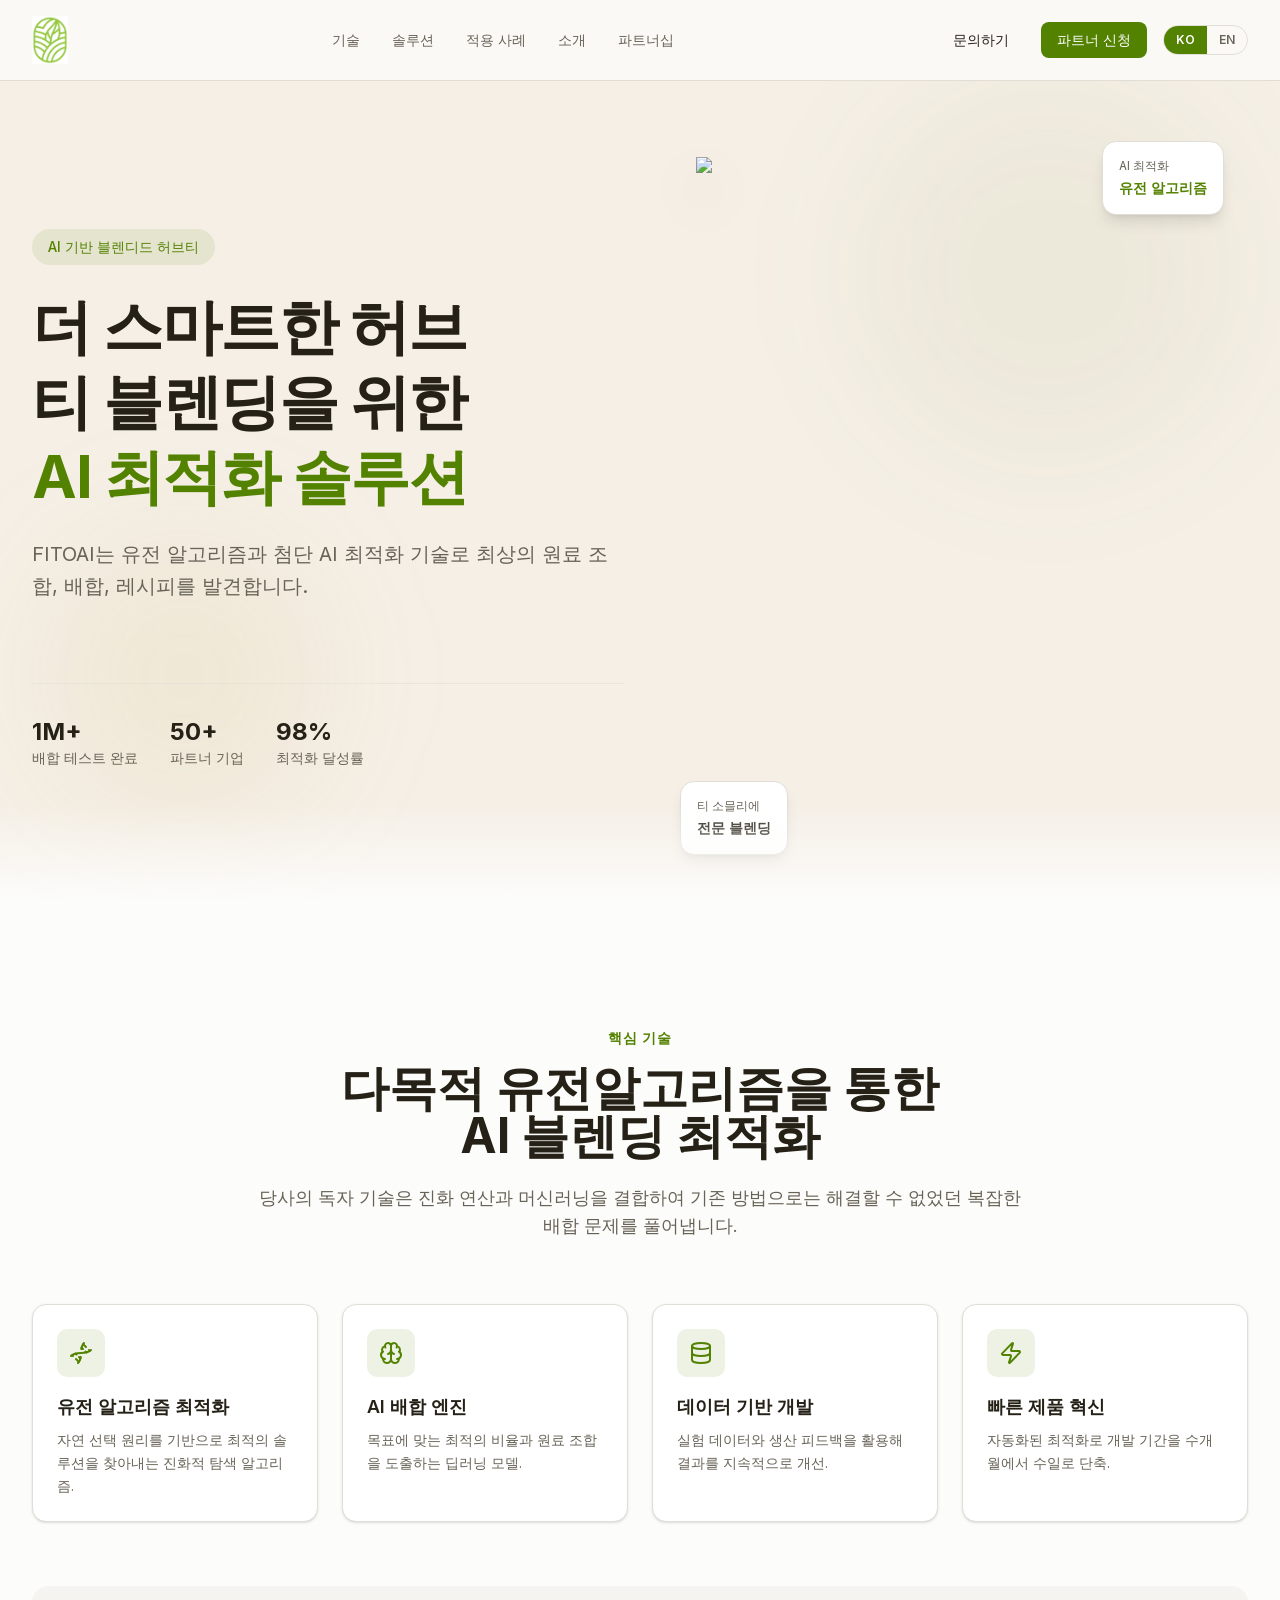
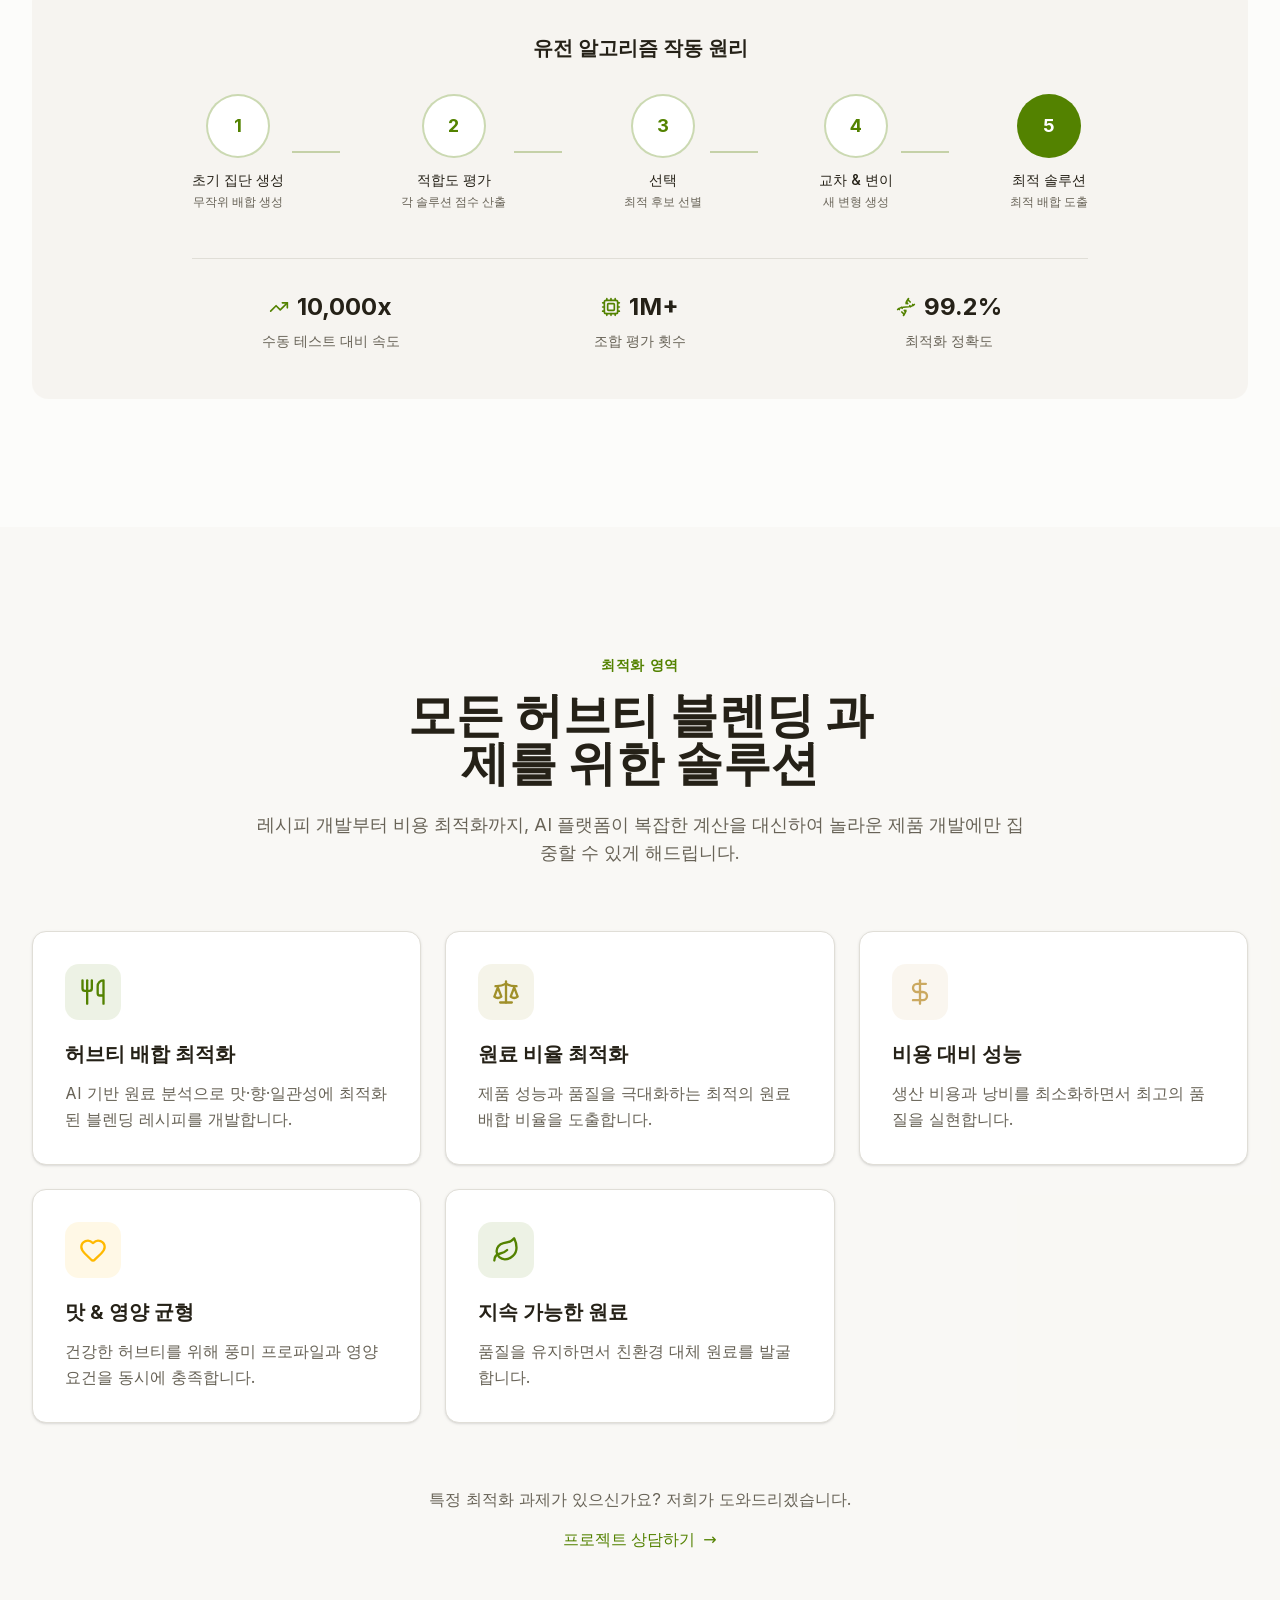
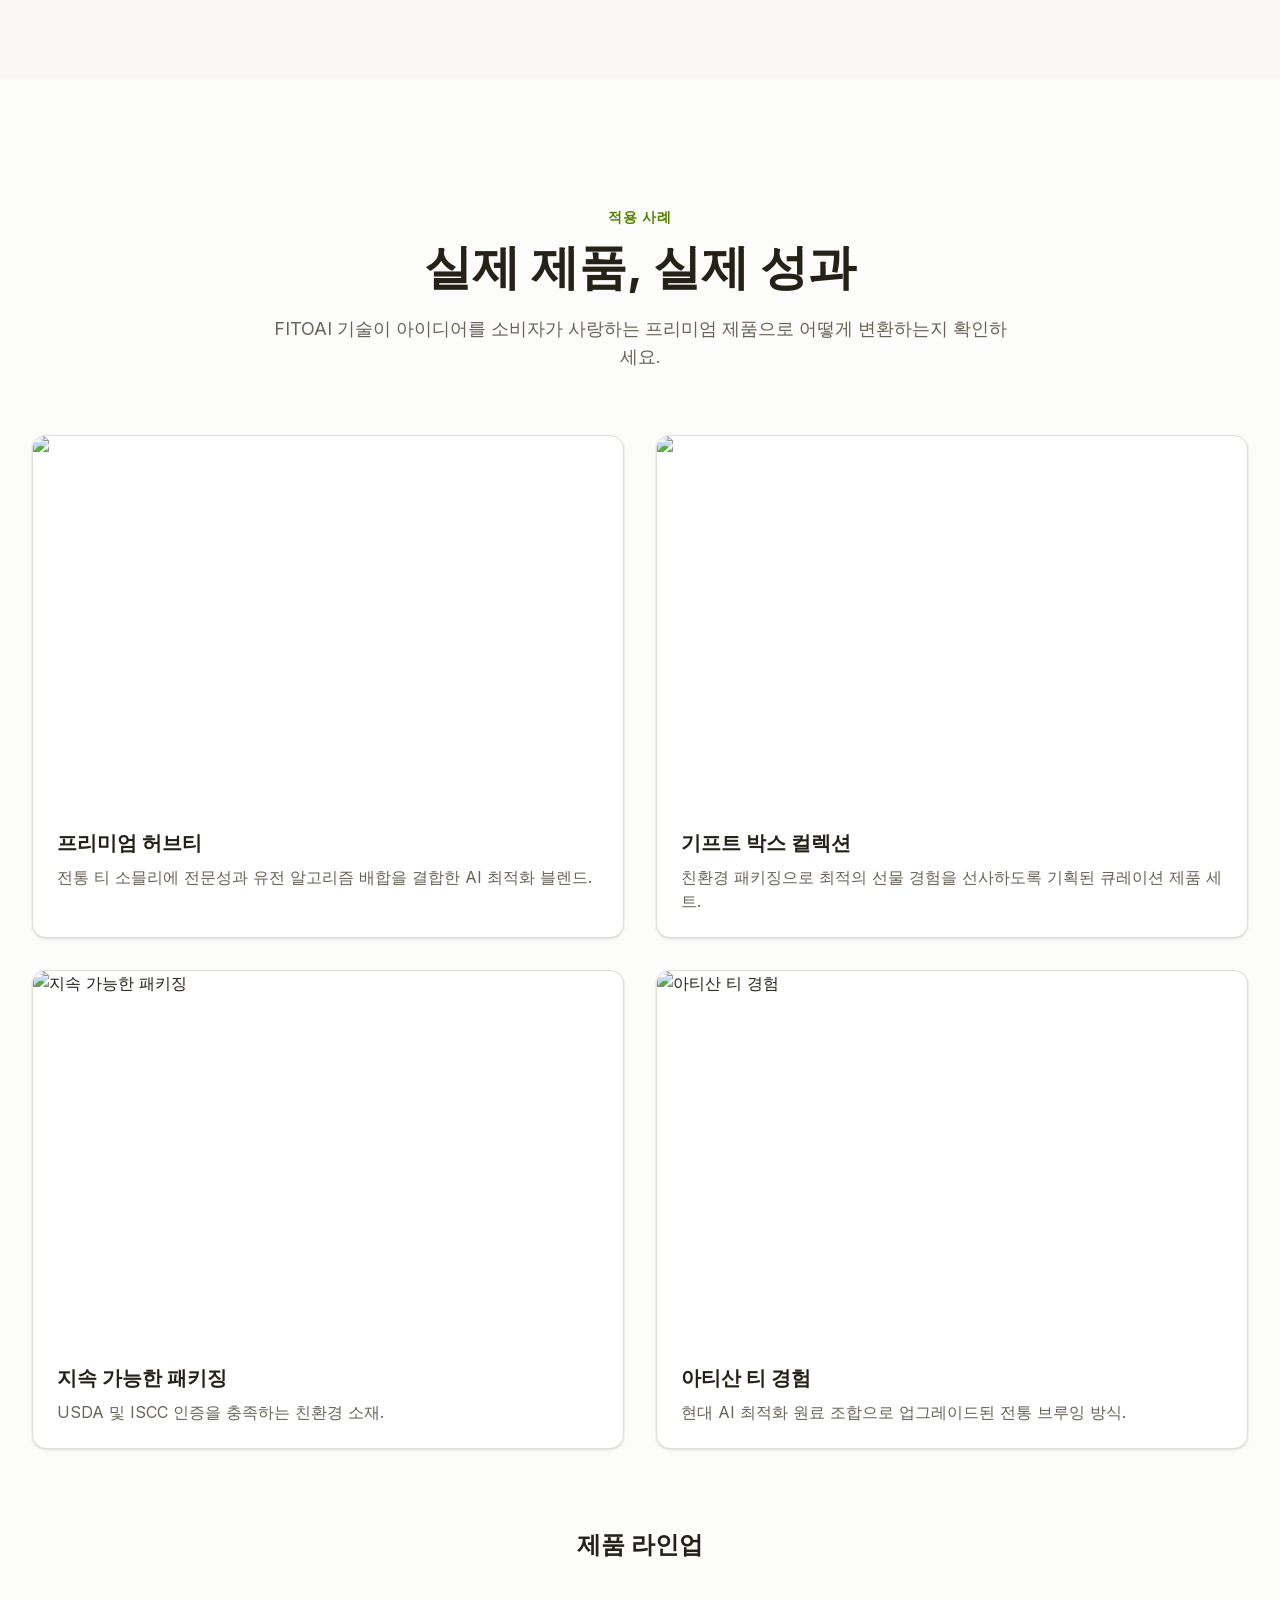
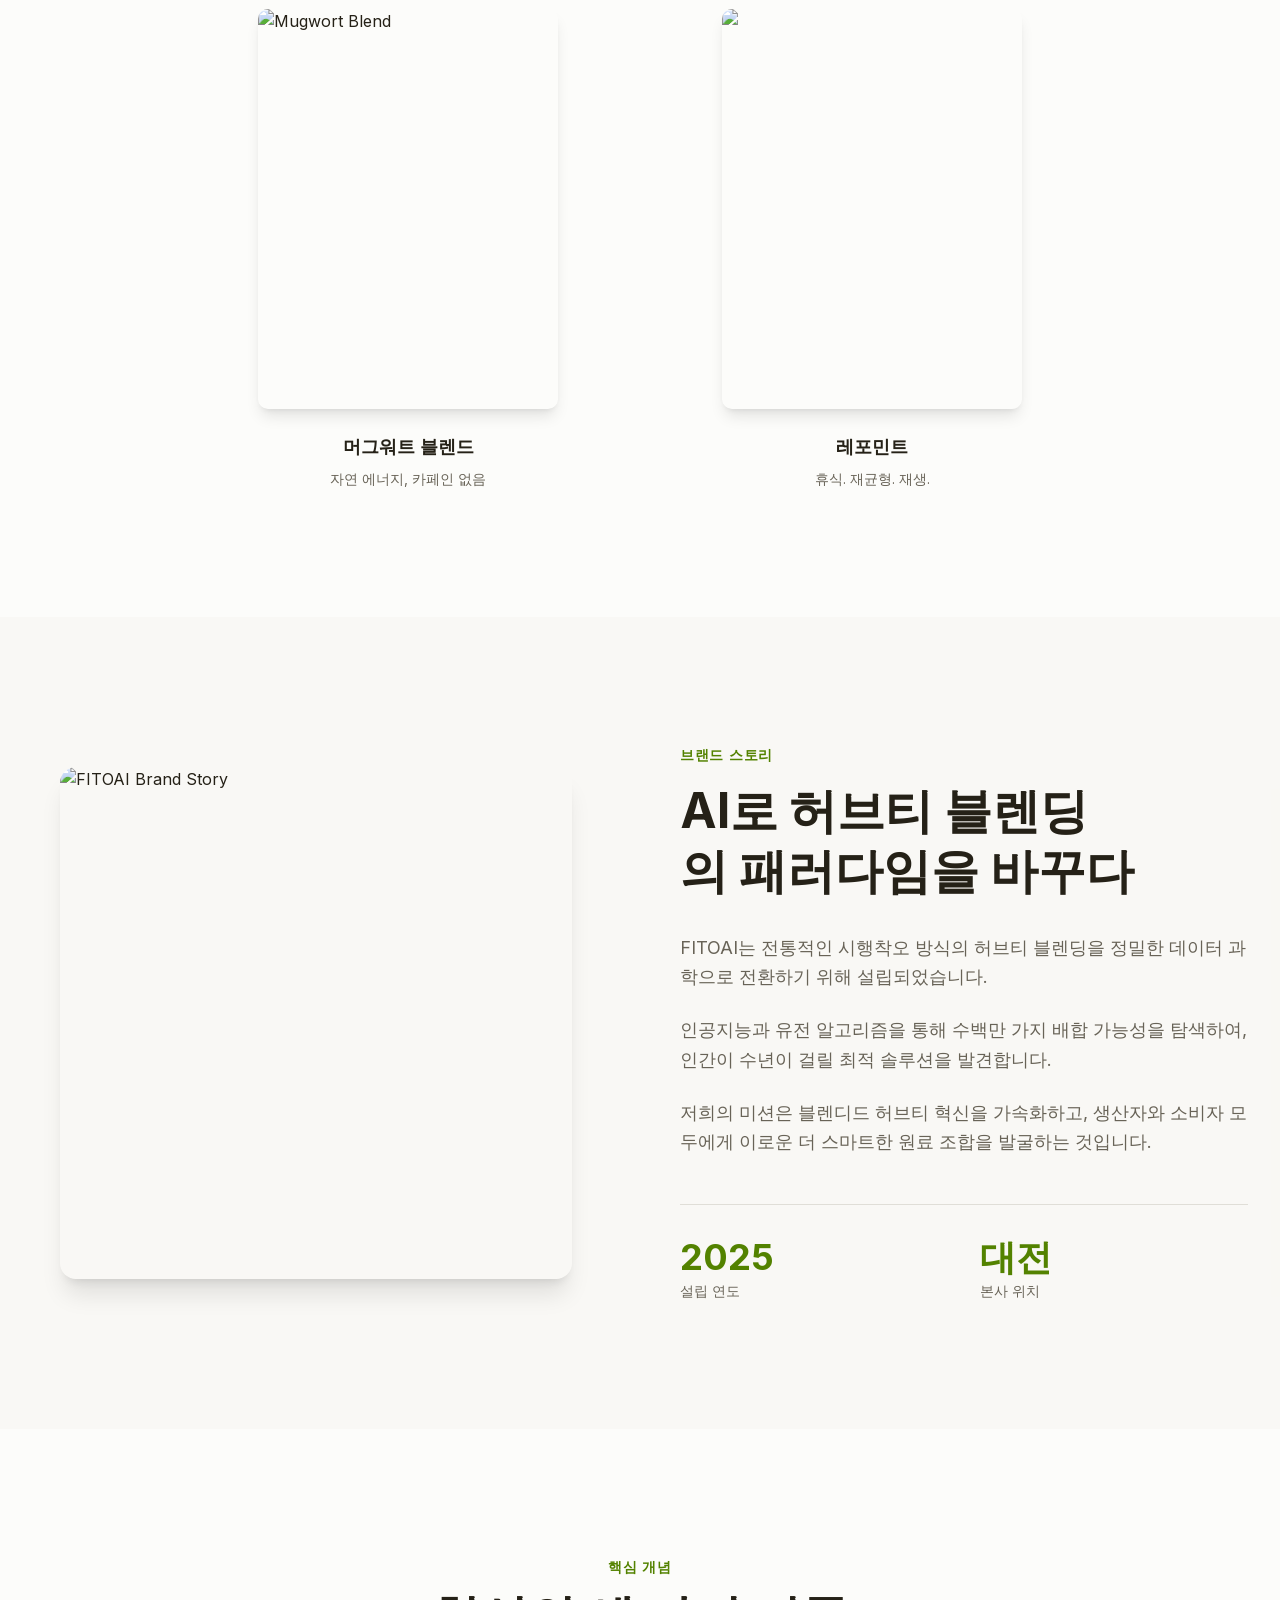
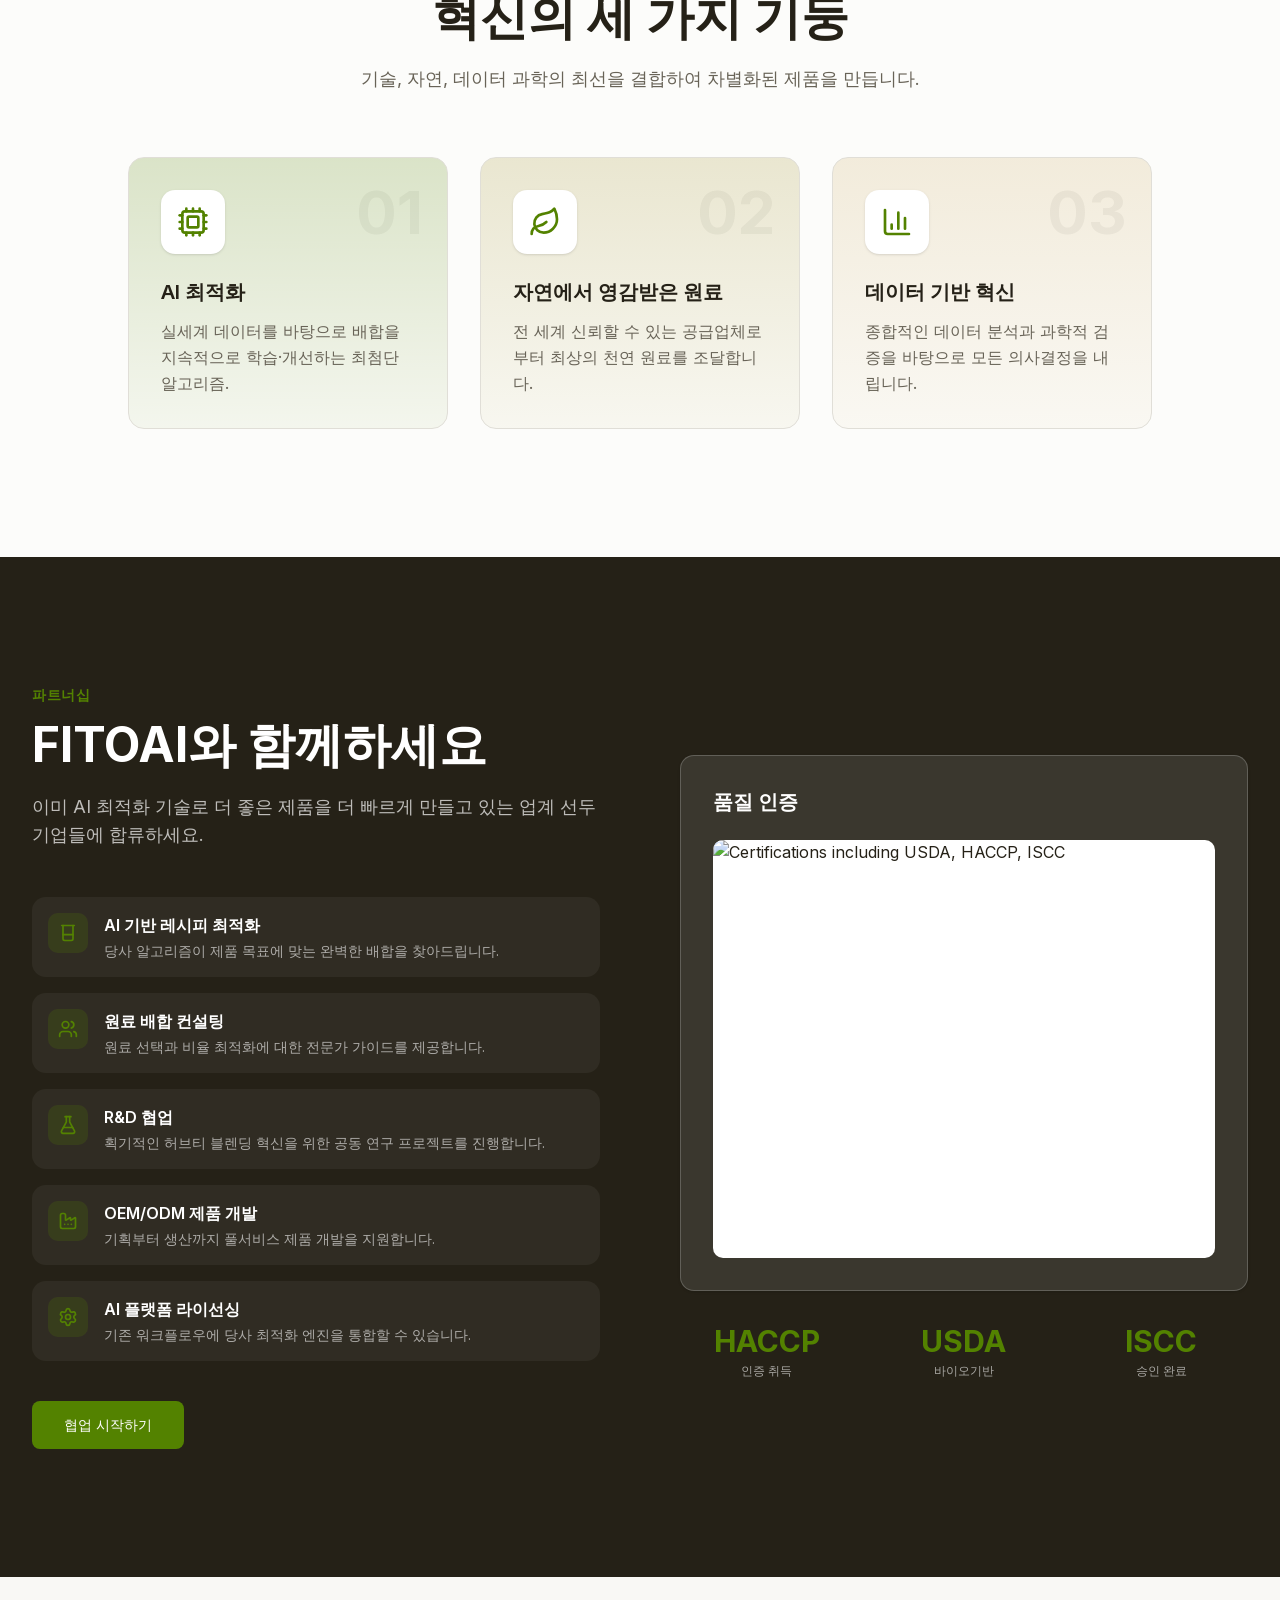
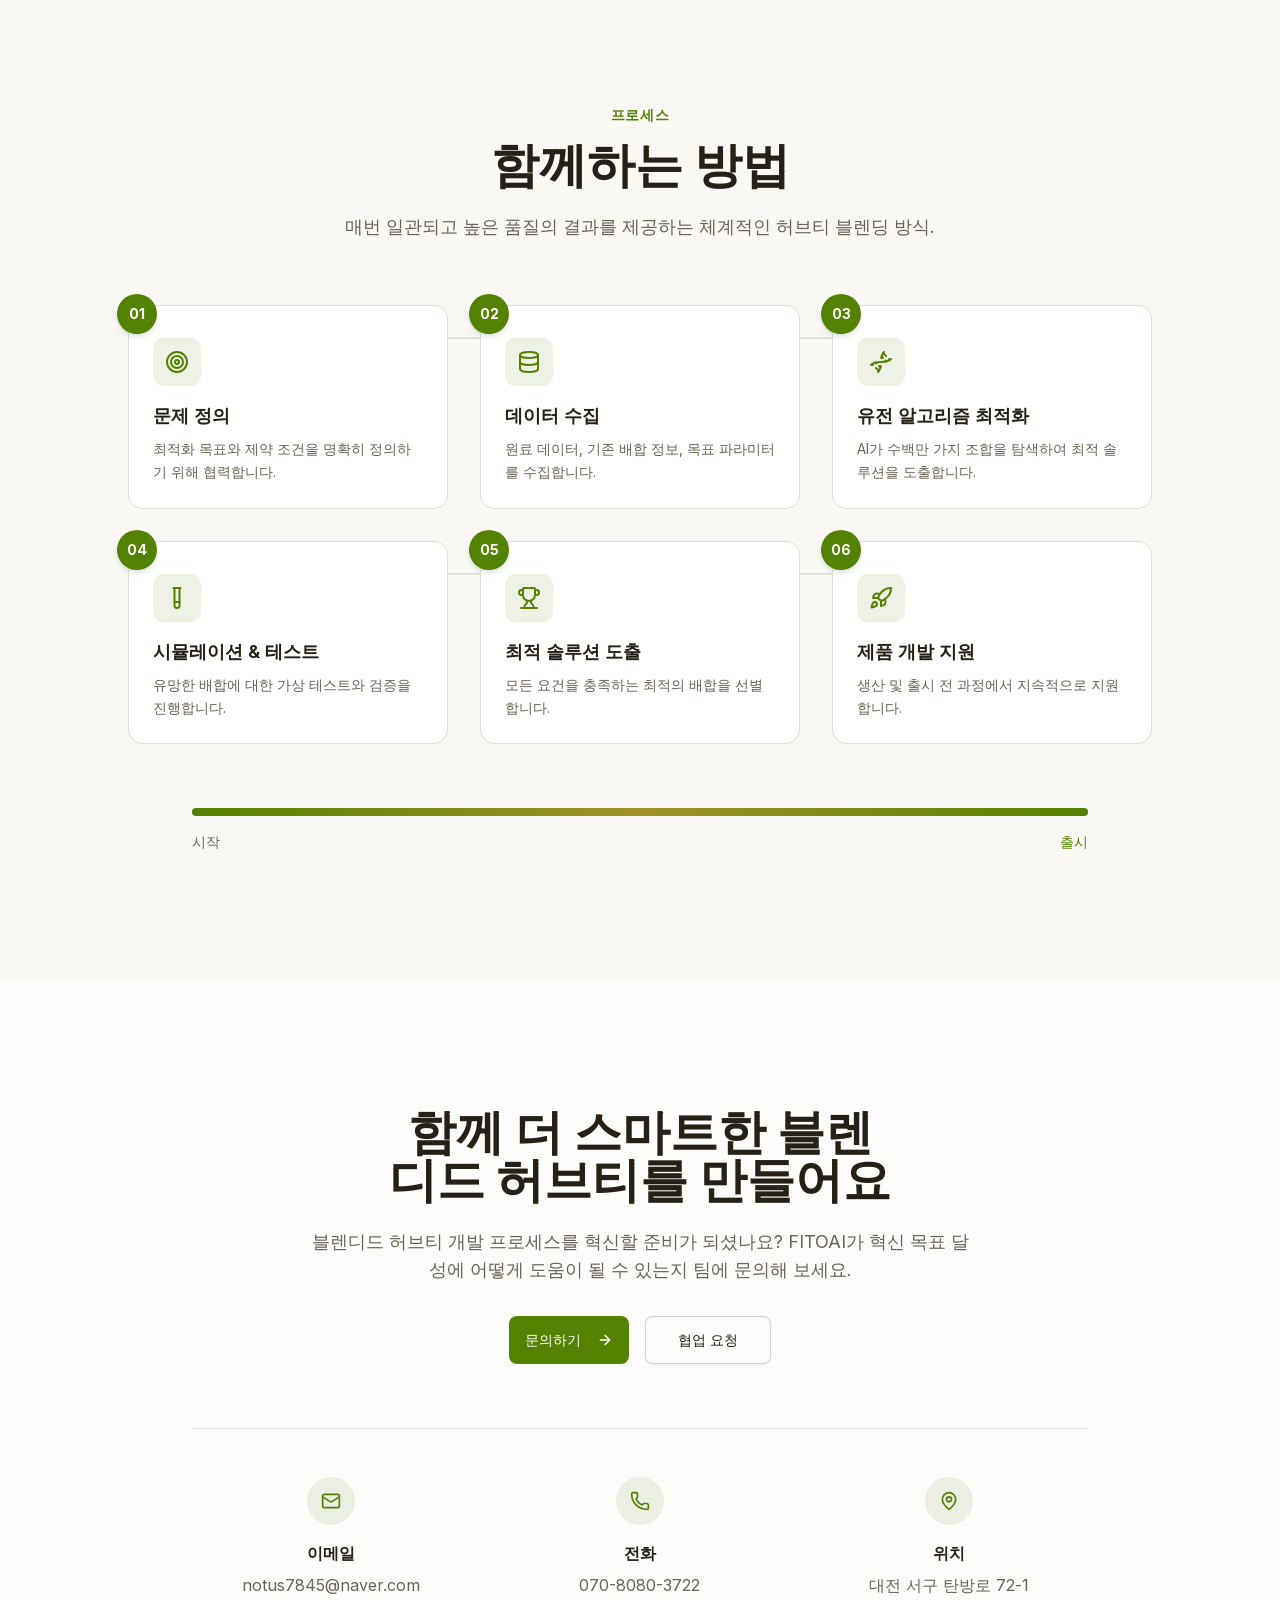
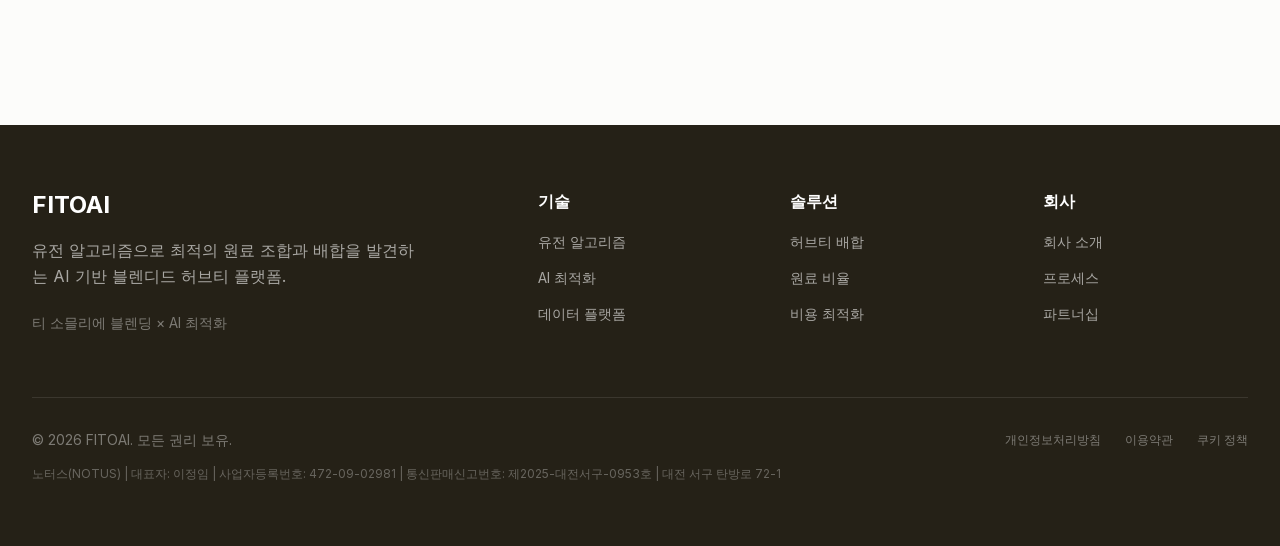
==== commit ed57c85a: "Deploy: 2026-03-24 01:50" ====
--- a/index.html
+++ b/index.html
@@ -1 +1 @@
-<!DOCTYPE html><!--LbwTTHz3ojs6JeM8LzxEL--><html lang="en"><head><meta charSet="utf-8"/><meta name="viewport" content="width=device-width, initial-scale=1"/><link rel="preload" href="/_next/static/media/0c89a48fa5027cee-s.p.4564287c.woff2" as="font" crossorigin="" type="font/woff2"/><link rel="preload" href="/_next/static/media/83afe278b6a6bb3c-s.p.3a6ba036.woff2" as="font" crossorigin="" type="font/woff2"/><link rel="preload" as="image" href="https://hebbkx1anhila5yf.public.blob.vercel-storage.com/%EB%A0%88%ED%8F%AC_%EB%A9%94%EC%9D%B8-YMqLkvyTMDrcQOFyKwxWMdy5XbOAQk.png"/><link rel="stylesheet" href="/_next/static/chunks/587acff0b6e4b8bc.css" data-precedence="next"/><link rel="stylesheet" href="/_next/static/chunks/30c56f93da72c420.css" data-precedence="next"/><link rel="preload" as="script" fetchPriority="low" href="/_next/static/chunks/b635569ccf531c6f.js"/><script src="/_next/static/chunks/82abf2d65f5428ae.js" async=""></script><script src="/_next/static/chunks/a9c23770ec4804e4.js" async=""></script><script src="/_next/static/chunks/aee6c7720838f8a2.js" async=""></script><script src="/_next/static/chunks/turbopack-aceb9840ea6bd7bf.js" async=""></script><script src="/_next/static/chunks/ff1a16fafef87110.js" async=""></script><script src="/_next/static/chunks/d2be314c3ece3fbe.js" async=""></script><script src="/_next/static/chunks/a624b468970d3cc4.js" async=""></script><script src="/_next/static/chunks/d62d3618bf076121.js" async=""></script><meta name="next-size-adjust" content=""/><title>FITOAI - AI 기반 블렌디드 허브티 &amp; 최적화</title><meta name="description" content="FITOAI는 유전 알고리즘과 첨단 AI 최적화로 최적의 원료 조합, 배합, 레시피를 발견하는 스마트 식품 혁신 플랫폼입니다."/><meta name="generator" content="v0.app"/><meta property="og:title" content="FITOAI - AI 기반 블렌디드 허브티 &amp; 최적화"/><meta property="og:description" content="FITOAI는 유전 알고리즘과 첨단 AI 최적화로 최적의 원료 조합, 배합, 레시피를 발견하는 스마트 식품 혁신 플랫폼입니다."/><meta property="og:image" content="https://hebbkx1anhila5yf.public.blob.vercel-storage.com/%EC%9D%B8%EC%8A%A4%ED%83%80%20%EB%A1%9C%EA%B3%A0-eaRExvJfpVEExim8XMJ8mxPHv6k2m7.png"/><meta property="og:image:width" content="140"/><meta property="og:image:height" content="48"/><meta property="og:image:alt" content="FITOAI Logo"/><meta name="twitter:card" content="summary"/><meta name="twitter:title" content="FITOAI - AI 기반 블렌디드 허브티 &amp; 최적화"/><meta name="twitter:description" content="FITOAI는 유전 알고리즘과 첨단 AI 최적화로 최적의 원료 조합, 배합, 레시피를 발견하는 스마트 식품 혁신 플랫폼입니다."/><meta name="twitter:image" content="https://hebbkx1anhila5yf.public.blob.vercel-storage.com/%EC%9D%B8%EC%8A%A4%ED%83%80%20%EB%A1%9C%EA%B3%A0-eaRExvJfpVEExim8XMJ8mxPHv6k2m7.png"/><link rel="icon" href="https://hebbkx1anhila5yf.public.blob.vercel-storage.com/%EC%9D%B8%EC%8A%A4%ED%83%80%20%EB%A1%9C%EA%B3%A0-eaRExvJfpVEExim8XMJ8mxPHv6k2m7.png" media="(prefers-color-scheme: light)"/><link rel="icon" href="https://hebbkx1anhila5yf.public.blob.vercel-storage.com/%EC%9D%B8%EC%8A%A4%ED%83%80%20%EB%A1%9C%EA%B3%A0-eaRExvJfpVEExim8XMJ8mxPHv6k2m7.png" media="(prefers-color-scheme: dark)"/><link rel="apple-touch-icon" href="https://hebbkx1anhila5yf.public.blob.vercel-storage.com/%EC%9D%B8%EC%8A%A4%ED%83%80%20%EB%A1%9C%EA%B3%A0-eaRExvJfpVEExim8XMJ8mxPHv6k2m7.png"/><script src="/_next/static/chunks/a6dad97d9634a72d.js" noModule=""></script></head><body class="inter_5901b7c6-module__ec5Qua__variable space_grotesk_154b09cb-module__lmdqzG__variable font-sans antialiased"><div hidden=""><!--$--><!--/$--></div><main class="min-h-screen bg-background"><header class="fixed top-0 left-0 right-0 z-50 bg-background/80 backdrop-blur-md border-b border-border"><div class="container mx-auto px-4 lg:px-8"><div class="flex items-center justify-between h-16 lg:h-20"><a class="flex items-center gap-2" href="/"><img alt="FITOAI Logo" loading="lazy" width="140" height="48" decoding="async" data-nimg="1" class="h-10 lg:h-12 w-auto" style="color:transparent" src="/logo.png"/></a><nav class="hidden lg:flex items-center gap-8"><a class="text-sm font-medium text-muted-foreground hover:text-foreground transition-colors" href="#technology">기술</a><a class="text-sm font-medium text-muted-foreground hover:text-foreground transition-colors" href="#optimization">솔루션</a><a class="text-sm font-medium text-muted-foreground hover:text-foreground transition-colors" href="#applications">적용 사례</a><a class="text-sm font-medium text-muted-foreground hover:text-foreground transition-colors" href="#story">소개</a><a class="text-sm font-medium text-muted-foreground hover:text-foreground transition-colors" href="#partnership">파트너십</a></nav><div class="hidden lg:flex items-center gap-4"><a href="https://pf.kakao.com/_vQdIX" target="_blank" rel="noopener noreferrer" data-slot="button" class="inline-flex items-center justify-center gap-2 whitespace-nowrap rounded-md font-medium transition-all disabled:pointer-events-none disabled:opacity-50 [&amp;_svg]:pointer-events-none [&amp;_svg:not([class*=&#x27;size-&#x27;])]:size-4 shrink-0 [&amp;_svg]:shrink-0 outline-none focus-visible:border-ring focus-visible:ring-ring/50 focus-visible:ring-[3px] aria-invalid:ring-destructive/20 dark:aria-invalid:ring-destructive/40 aria-invalid:border-destructive hover:bg-accent hover:text-accent-foreground dark:hover:bg-accent/50 h-9 px-4 py-2 has-[&gt;svg]:px-3 text-sm">문의하기</a><a href="https://pf.kakao.com/_vQdIX" target="_blank" rel="noopener noreferrer" data-slot="button" class="inline-flex items-center justify-center gap-2 whitespace-nowrap rounded-md text-sm font-medium transition-all disabled:pointer-events-none disabled:opacity-50 [&amp;_svg]:pointer-events-none [&amp;_svg:not([class*=&#x27;size-&#x27;])]:size-4 shrink-0 [&amp;_svg]:shrink-0 outline-none focus-visible:border-ring focus-visible:ring-ring/50 focus-visible:ring-[3px] aria-invalid:ring-destructive/20 dark:aria-invalid:ring-destructive/40 aria-invalid:border-destructive h-9 px-4 py-2 has-[&gt;svg]:px-3 bg-primary hover:bg-primary/90 text-primary-foreground">파트너 신청</a><div class="flex items-center rounded-full border border-border overflow-hidden text-xs font-semibold"><button class="px-3 py-1.5 transition-colors bg-primary text-primary-foreground">KO</button><button class="px-3 py-1.5 transition-colors text-muted-foreground hover:bg-muted">EN</button></div></div><button class="lg:hidden p-2" aria-label="Toggle menu"><svg xmlns="http://www.w3.org/2000/svg" width="24" height="24" viewBox="0 0 24 24" fill="none" stroke="currentColor" stroke-width="2" stroke-linecap="round" stroke-linejoin="round" class="lucide lucide-menu h-6 w-6" aria-hidden="true"><path d="M4 5h16"></path><path d="M4 12h16"></path><path d="M4 19h16"></path></svg></button></div></div></header><section class="relative min-h-screen pt-20 lg:pt-24 overflow-hidden bg-[#f5efe6]"><div class="absolute inset-0 overflow-hidden"><div class="absolute top-20 right-10 w-96 h-96 bg-primary/5 rounded-full blur-3xl"></div><div class="absolute bottom-20 left-10 w-72 h-72 bg-accent/10 rounded-full blur-3xl"></div></div><div class="container mx-auto px-4 lg:px-8 relative"><div class="grid lg:grid-cols-2 gap-12 lg:gap-8 items-center min-h-[calc(100vh-6rem)]"><div class="flex flex-col justify-center py-12 lg:py-0"><div class="inline-flex items-center gap-2 px-4 py-2 bg-primary/10 rounded-full text-primary text-sm font-medium mb-6 w-fit">AI 기반 블렌디드 허브티</div><h1 class="text-4xl md:text-5xl lg:text-6xl font-bold text-foreground leading-tight tracking-tight mb-6 text-balance">더 스마트한 허브티 블렌딩을 위한<!-- --> <span class="text-primary">AI 최적화 솔루션</span></h1><p class="text-lg lg:text-xl text-muted-foreground leading-relaxed mb-8 max-w-xl text-pretty">FITOAI는 유전 알고리즘과 첨단 AI 최적화 기술로 최상의 원료 조합, 배합, 레시피를 발견합니다.</p><div class="flex items-center gap-8 mt-12 pt-8 border-t border-border/50"><div><p class="text-2xl font-bold text-foreground">1M+</p><p class="text-sm text-muted-foreground">배합 테스트 완료</p></div><div><p class="text-2xl font-bold text-foreground">50+</p><p class="text-sm text-muted-foreground">파트너 기업</p></div><div><p class="text-2xl font-bold text-foreground">98%</p><p class="text-sm text-muted-foreground">최적화 달성률</p></div></div></div><div class="relative flex items-center justify-center"><div class="relative w-full max-w-lg mx-auto"><div class="relative z-10"><img alt="FITOAI RepoMint Product" width="600" height="800" decoding="async" data-nimg="1" class="w-full h-auto drop-shadow-2xl" style="color:transparent" src="https://hebbkx1anhila5yf.public.blob.vercel-storage.com/%EB%A0%88%ED%8F%AC_%EB%A9%94%EC%9D%B8-YMqLkvyTMDrcQOFyKwxWMdy5XbOAQk.png"/></div><div class="absolute -top-4 -right-4 bg-card rounded-xl p-4 shadow-lg border border-border"><p class="text-xs text-muted-foreground mb-1">AI 최적화</p><p class="text-sm font-semibold text-primary">유전 알고리즘</p></div><div class="absolute -bottom-4 -left-4 bg-card rounded-xl p-4 shadow-lg border border-border"><p class="text-xs text-muted-foreground mb-1">티 소믈리에</p><p class="text-sm font-semibold text-foreground">전문 블렌딩</p></div></div></div></div></div><div class="absolute bottom-0 left-0 right-0 h-24 bg-gradient-to-t from-background to-transparent"></div></section><section id="technology" class="py-24 lg:py-32 bg-background"><div class="container mx-auto px-4 lg:px-8"><div class="max-w-3xl mx-auto text-center mb-16"><p class="text-sm font-semibold text-primary uppercase tracking-wider mb-4">핵심 기술</p><h2 class="text-3xl md:text-4xl lg:text-5xl font-bold text-foreground mb-6 text-balance">다목적 유전알고리즘을 통한 AI 블렌딩 최적화</h2><p class="text-lg text-muted-foreground text-pretty">당사의 독자 기술은 진화 연산과 머신러닝을 결합하여 기존 방법으로는 해결할 수 없었던 복잡한 배합 문제를 풀어냅니다.</p></div><div class="grid md:grid-cols-2 lg:grid-cols-4 gap-6 mb-16"><div data-slot="card" class="text-card-foreground flex flex-col rounded-xl border shadow-sm group bg-card hover:shadow-lg transition-all duration-300 border-border hover:border-primary/30"><div data-slot="card-content" class="p-6"><div class="w-12 h-12 bg-primary/10 rounded-lg flex items-center justify-center mb-4 group-hover:bg-primary/20 transition-colors"><svg xmlns="http://www.w3.org/2000/svg" width="24" height="24" viewBox="0 0 24 24" fill="none" stroke="currentColor" stroke-width="2" stroke-linecap="round" stroke-linejoin="round" class="lucide lucide-dna w-6 h-6 text-primary" aria-hidden="true"><path d="m10 16 1.5 1.5"></path><path d="m14 8-1.5-1.5"></path><path d="M15 2c-1.798 1.998-2.518 3.995-2.807 5.993"></path><path d="m16.5 10.5 1 1"></path><path d="m17 6-2.891-2.891"></path><path d="M2 15c6.667-6 13.333 0 20-6"></path><path d="m20 9 .891.891"></path><path d="M3.109 14.109 4 15"></path><path d="m6.5 12.5 1 1"></path><path d="m7 18 2.891 2.891"></path><path d="M9 22c1.798-1.998 2.518-3.995 2.807-5.993"></path></svg></div><h3 class="text-lg font-semibold text-foreground mb-2">유전 알고리즘 최적화</h3><p class="text-sm text-muted-foreground leading-relaxed">자연 선택 원리를 기반으로 최적의 솔루션을 찾아내는 진화적 탐색 알고리즘.</p></div></div><div data-slot="card" class="text-card-foreground flex flex-col rounded-xl border shadow-sm group bg-card hover:shadow-lg transition-all duration-300 border-border hover:border-primary/30"><div data-slot="card-content" class="p-6"><div class="w-12 h-12 bg-primary/10 rounded-lg flex items-center justify-center mb-4 group-hover:bg-primary/20 transition-colors"><svg xmlns="http://www.w3.org/2000/svg" width="24" height="24" viewBox="0 0 24 24" fill="none" stroke="currentColor" stroke-width="2" stroke-linecap="round" stroke-linejoin="round" class="lucide lucide-brain w-6 h-6 text-primary" aria-hidden="true"><path d="M12 18V5"></path><path d="M15 13a4.17 4.17 0 0 1-3-4 4.17 4.17 0 0 1-3 4"></path><path d="M17.598 6.5A3 3 0 1 0 12 5a3 3 0 1 0-5.598 1.5"></path><path d="M17.997 5.125a4 4 0 0 1 2.526 5.77"></path><path d="M18 18a4 4 0 0 0 2-7.464"></path><path d="M19.967 17.483A4 4 0 1 1 12 18a4 4 0 1 1-7.967-.517"></path><path d="M6 18a4 4 0 0 1-2-7.464"></path><path d="M6.003 5.125a4 4 0 0 0-2.526 5.77"></path></svg></div><h3 class="text-lg font-semibold text-foreground mb-2">AI 배합 엔진</h3><p class="text-sm text-muted-foreground leading-relaxed">목표에 맞는 최적의 비율과 원료 조합을 도출하는 딥러닝 모델.</p></div></div><div data-slot="card" class="text-card-foreground flex flex-col rounded-xl border shadow-sm group bg-card hover:shadow-lg transition-all duration-300 border-border hover:border-primary/30"><div data-slot="card-content" class="p-6"><div class="w-12 h-12 bg-primary/10 rounded-lg flex items-center justify-center mb-4 group-hover:bg-primary/20 transition-colors"><svg xmlns="http://www.w3.org/2000/svg" width="24" height="24" viewBox="0 0 24 24" fill="none" stroke="currentColor" stroke-width="2" stroke-linecap="round" stroke-linejoin="round" class="lucide lucide-database w-6 h-6 text-primary" aria-hidden="true"><ellipse cx="12" cy="5" rx="9" ry="3"></ellipse><path d="M3 5V19A9 3 0 0 0 21 19V5"></path><path d="M3 12A9 3 0 0 0 21 12"></path></svg></div><h3 class="text-lg font-semibold text-foreground mb-2">데이터 기반 개발</h3><p class="text-sm text-muted-foreground leading-relaxed">실험 데이터와 생산 피드백을 활용해 결과를 지속적으로 개선.</p></div></div><div data-slot="card" class="text-card-foreground flex flex-col rounded-xl border shadow-sm group bg-card hover:shadow-lg transition-all duration-300 border-border hover:border-primary/30"><div data-slot="card-content" class="p-6"><div class="w-12 h-12 bg-primary/10 rounded-lg flex items-center justify-center mb-4 group-hover:bg-primary/20 transition-colors"><svg xmlns="http://www.w3.org/2000/svg" width="24" height="24" viewBox="0 0 24 24" fill="none" stroke="currentColor" stroke-width="2" stroke-linecap="round" stroke-linejoin="round" class="lucide lucide-zap w-6 h-6 text-primary" aria-hidden="true"><path d="M4 14a1 1 0 0 1-.78-1.63l9.9-10.2a.5.5 0 0 1 .86.46l-1.92 6.02A1 1 0 0 0 13 10h7a1 1 0 0 1 .78 1.63l-9.9 10.2a.5.5 0 0 1-.86-.46l1.92-6.02A1 1 0 0 0 11 14z"></path></svg></div><h3 class="text-lg font-semibold text-foreground mb-2">빠른 제품 혁신</h3><p class="text-sm text-muted-foreground leading-relaxed">자동화된 최적화로 개발 기간을 수개월에서 수일로 단축.</p></div></div></div><div class="bg-muted/50 rounded-2xl p-8 lg:p-12"><div class="max-w-4xl mx-auto"><h3 class="text-xl font-semibold text-foreground text-center mb-8">유전 알고리즘 작동 원리</h3><div class="flex flex-col lg:flex-row items-center justify-between gap-4"><div class="flex items-center"><div class="flex flex-col items-center"><div class="w-16 h-16 rounded-full flex items-center justify-center text-lg font-bold bg-card border-2 border-primary/30 text-primary">1</div><p class="text-sm font-medium text-foreground mt-3 text-center">초기 집단 생성</p><p class="text-xs text-muted-foreground mt-1 text-center">무작위 배합 생성</p></div><div class="hidden lg:block w-12 h-0.5 bg-primary/30 mx-2"></div></div><div class="flex items-center"><div class="flex flex-col items-center"><div class="w-16 h-16 rounded-full flex items-center justify-center text-lg font-bold bg-card border-2 border-primary/30 text-primary">2</div><p class="text-sm font-medium text-foreground mt-3 text-center">적합도 평가</p><p class="text-xs text-muted-foreground mt-1 text-center">각 솔루션 점수 산출</p></div><div class="hidden lg:block w-12 h-0.5 bg-primary/30 mx-2"></div></div><div class="flex items-center"><div class="flex flex-col items-center"><div class="w-16 h-16 rounded-full flex items-center justify-center text-lg font-bold bg-card border-2 border-primary/30 text-primary">3</div><p class="text-sm font-medium text-foreground mt-3 text-center">선택</p><p class="text-xs text-muted-foreground mt-1 text-center">최적 후보 선별</p></div><div class="hidden lg:block w-12 h-0.5 bg-primary/30 mx-2"></div></div><div class="flex items-center"><div class="flex flex-col items-center"><div class="w-16 h-16 rounded-full flex items-center justify-center text-lg font-bold bg-card border-2 border-primary/30 text-primary">4</div><p class="text-sm font-medium text-foreground mt-3 text-center">교차 &amp; 변이</p><p class="text-xs text-muted-foreground mt-1 text-center">새 변형 생성</p></div><div class="hidden lg:block w-12 h-0.5 bg-primary/30 mx-2"></div></div><div class="flex items-center"><div class="flex flex-col items-center"><div class="w-16 h-16 rounded-full flex items-center justify-center text-lg font-bold bg-primary text-primary-foreground">5</div><p class="text-sm font-medium text-foreground mt-3 text-center">최적 솔루션</p><p class="text-xs text-muted-foreground mt-1 text-center">최적 배합 도출</p></div></div></div><div class="grid grid-cols-3 gap-8 mt-12 pt-8 border-t border-border"><div class="text-center"><div class="flex items-center justify-center gap-2 mb-2"><svg xmlns="http://www.w3.org/2000/svg" width="24" height="24" viewBox="0 0 24 24" fill="none" stroke="currentColor" stroke-width="2" stroke-linecap="round" stroke-linejoin="round" class="lucide lucide-trending-up w-5 h-5 text-primary" aria-hidden="true"><path d="M16 7h6v6"></path><path d="m22 7-8.5 8.5-5-5L2 17"></path></svg><span class="text-2xl font-bold text-foreground">10,000x</span></div><p class="text-sm text-muted-foreground">수동 테스트 대비 속도</p></div><div class="text-center"><div class="flex items-center justify-center gap-2 mb-2"><svg xmlns="http://www.w3.org/2000/svg" width="24" height="24" viewBox="0 0 24 24" fill="none" stroke="currentColor" stroke-width="2" stroke-linecap="round" stroke-linejoin="round" class="lucide lucide-cpu w-5 h-5 text-primary" aria-hidden="true"><path d="M12 20v2"></path><path d="M12 2v2"></path><path d="M17 20v2"></path><path d="M17 2v2"></path><path d="M2 12h2"></path><path d="M2 17h2"></path><path d="M2 7h2"></path><path d="M20 12h2"></path><path d="M20 17h2"></path><path d="M20 7h2"></path><path d="M7 20v2"></path><path d="M7 2v2"></path><rect x="4" y="4" width="16" height="16" rx="2"></rect><rect x="8" y="8" width="8" height="8" rx="1"></rect></svg><span class="text-2xl font-bold text-foreground">1M+</span></div><p class="text-sm text-muted-foreground">조합 평가 횟수</p></div><div class="text-center"><div class="flex items-center justify-center gap-2 mb-2"><svg xmlns="http://www.w3.org/2000/svg" width="24" height="24" viewBox="0 0 24 24" fill="none" stroke="currentColor" stroke-width="2" stroke-linecap="round" stroke-linejoin="round" class="lucide lucide-dna w-5 h-5 text-primary" aria-hidden="true"><path d="m10 16 1.5 1.5"></path><path d="m14 8-1.5-1.5"></path><path d="M15 2c-1.798 1.998-2.518 3.995-2.807 5.993"></path><path d="m16.5 10.5 1 1"></path><path d="m17 6-2.891-2.891"></path><path d="M2 15c6.667-6 13.333 0 20-6"></path><path d="m20 9 .891.891"></path><path d="M3.109 14.109 4 15"></path><path d="m6.5 12.5 1 1"></path><path d="m7 18 2.891 2.891"></path><path d="M9 22c1.798-1.998 2.518-3.995 2.807-5.993"></path></svg><span class="text-2xl font-bold text-foreground">99.2%</span></div><p class="text-sm text-muted-foreground">최적화 정확도</p></div></div></div></div></div></section><section id="optimization" class="py-24 lg:py-32 bg-muted/30"><div class="container mx-auto px-4 lg:px-8"><div class="max-w-3xl mx-auto text-center mb-16"><p class="text-sm font-semibold text-primary uppercase tracking-wider mb-4">최적화 영역</p><h2 class="text-3xl md:text-4xl lg:text-5xl font-bold text-foreground mb-6 text-balance">모든 허브티 블렌딩 과제를 위한 솔루션</h2><p class="text-lg text-muted-foreground text-pretty">레시피 개발부터 비용 최적화까지, AI 플랫폼이 복잡한 계산을 대신하여 놀라운 제품 개발에만 집중할 수 있게 해드립니다.</p></div><div class="grid md:grid-cols-2 lg:grid-cols-3 gap-6"><div data-slot="card" class="text-card-foreground flex flex-col rounded-xl border shadow-sm group bg-card hover:shadow-xl transition-all duration-300 border-border hover:border-primary/30"><div data-slot="card-content" class="p-8"><div class="w-14 h-14 bg-primary/10 rounded-xl flex items-center justify-center mb-5 group-hover:scale-110 transition-transform"><svg xmlns="http://www.w3.org/2000/svg" width="24" height="24" viewBox="0 0 24 24" fill="none" stroke="currentColor" stroke-width="2" stroke-linecap="round" stroke-linejoin="round" class="lucide lucide-utensils w-7 h-7 text-primary" aria-hidden="true"><path d="M3 2v7c0 1.1.9 2 2 2h4a2 2 0 0 0 2-2V2"></path><path d="M7 2v20"></path><path d="M21 15V2a5 5 0 0 0-5 5v6c0 1.1.9 2 2 2h3Zm0 0v7"></path></svg></div><h3 class="text-xl font-semibold text-foreground mb-3">허브티 배합 최적화</h3><p class="text-muted-foreground leading-relaxed">AI 기반 원료 분석으로 맛·향·일관성에 최적화된 블렌딩 레시피를 개발합니다.</p></div></div><div data-slot="card" class="text-card-foreground flex flex-col rounded-xl border shadow-sm group bg-card hover:shadow-xl transition-all duration-300 border-border hover:border-primary/30"><div data-slot="card-content" class="p-8"><div class="w-14 h-14 bg-chart-2/10 rounded-xl flex items-center justify-center mb-5 group-hover:scale-110 transition-transform"><svg xmlns="http://www.w3.org/2000/svg" width="24" height="24" viewBox="0 0 24 24" fill="none" stroke="currentColor" stroke-width="2" stroke-linecap="round" stroke-linejoin="round" class="lucide lucide-scale w-7 h-7 text-chart-2" aria-hidden="true"><path d="M12 3v18"></path><path d="m19 8 3 8a5 5 0 0 1-6 0zV7"></path><path d="M3 7h1a17 17 0 0 0 8-2 17 17 0 0 0 8 2h1"></path><path d="m5 8 3 8a5 5 0 0 1-6 0zV7"></path><path d="M7 21h10"></path></svg></div><h3 class="text-xl font-semibold text-foreground mb-3">원료 비율 최적화</h3><p class="text-muted-foreground leading-relaxed">제품 성능과 품질을 극대화하는 최적의 원료 배합 비율을 도출합니다.</p></div></div><div data-slot="card" class="text-card-foreground flex flex-col rounded-xl border shadow-sm group bg-card hover:shadow-xl transition-all duration-300 border-border hover:border-primary/30"><div data-slot="card-content" class="p-8"><div class="w-14 h-14 bg-chart-3/10 rounded-xl flex items-center justify-center mb-5 group-hover:scale-110 transition-transform"><svg xmlns="http://www.w3.org/2000/svg" width="24" height="24" viewBox="0 0 24 24" fill="none" stroke="currentColor" stroke-width="2" stroke-linecap="round" stroke-linejoin="round" class="lucide lucide-dollar-sign w-7 h-7 text-chart-3" aria-hidden="true"><line x1="12" x2="12" y1="2" y2="22"></line><path d="M17 5H9.5a3.5 3.5 0 0 0 0 7h5a3.5 3.5 0 0 1 0 7H6"></path></svg></div><h3 class="text-xl font-semibold text-foreground mb-3">비용 대비 성능</h3><p class="text-muted-foreground leading-relaxed">생산 비용과 낭비를 최소화하면서 최고의 품질을 실현합니다.</p></div></div><div data-slot="card" class="text-card-foreground flex flex-col rounded-xl border shadow-sm group bg-card hover:shadow-xl transition-all duration-300 border-border hover:border-primary/30"><div data-slot="card-content" class="p-8"><div class="w-14 h-14 bg-chart-4/10 rounded-xl flex items-center justify-center mb-5 group-hover:scale-110 transition-transform"><svg xmlns="http://www.w3.org/2000/svg" width="24" height="24" viewBox="0 0 24 24" fill="none" stroke="currentColor" stroke-width="2" stroke-linecap="round" stroke-linejoin="round" class="lucide lucide-heart w-7 h-7 text-chart-4" aria-hidden="true"><path d="M2 9.5a5.5 5.5 0 0 1 9.591-3.676.56.56 0 0 0 .818 0A5.49 5.49 0 0 1 22 9.5c0 2.29-1.5 4-3 5.5l-5.492 5.313a2 2 0 0 1-3 .019L5 15c-1.5-1.5-3-3.2-3-5.5"></path></svg></div><h3 class="text-xl font-semibold text-foreground mb-3">맛 &amp; 영양 균형</h3><p class="text-muted-foreground leading-relaxed">건강한 허브티를 위해 풍미 프로파일과 영양 요건을 동시에 충족합니다.</p></div></div><div data-slot="card" class="text-card-foreground flex flex-col rounded-xl border shadow-sm group bg-card hover:shadow-xl transition-all duration-300 border-border hover:border-primary/30 md:col-span-2 lg:col-span-1"><div data-slot="card-content" class="p-8"><div class="w-14 h-14 bg-chart-1/10 rounded-xl flex items-center justify-center mb-5 group-hover:scale-110 transition-transform"><svg xmlns="http://www.w3.org/2000/svg" width="24" height="24" viewBox="0 0 24 24" fill="none" stroke="currentColor" stroke-width="2" stroke-linecap="round" stroke-linejoin="round" class="lucide lucide-leaf w-7 h-7 text-chart-1" aria-hidden="true"><path d="M11 20A7 7 0 0 1 9.8 6.1C15.5 5 17 4.48 19 2c1 2 2 4.18 2 8 0 5.5-4.78 10-10 10Z"></path><path d="M2 21c0-3 1.85-5.36 5.08-6C9.5 14.52 12 13 13 12"></path></svg></div><h3 class="text-xl font-semibold text-foreground mb-3">지속 가능한 원료</h3><p class="text-muted-foreground leading-relaxed">품질을 유지하면서 친환경 대체 원료를 발굴합니다.</p></div></div></div><div class="mt-16 text-center"><p class="text-muted-foreground mb-4">특정 최적화 과제가 있으신가요? 저희가 도와드리겠습니다.</p><a href="#contact" class="inline-flex items-center text-primary font-medium hover:underline">프로젝트 상담하기<span class="ml-2">→</span></a></div></div></section><section id="applications" class="py-24 lg:py-32 bg-background"><div class="container mx-auto px-4 lg:px-8"><div class="max-w-3xl mx-auto text-center mb-16"><p class="text-sm font-semibold text-primary uppercase tracking-wider mb-4">적용 사례</p><h2 class="text-3xl md:text-4xl lg:text-5xl font-bold text-foreground mb-6 text-balance">실제 제품, 실제 성과</h2><p class="text-lg text-muted-foreground text-pretty">FITOAI 기술이 아이디어를 소비자가 사랑하는 프리미엄 제품으로 어떻게 변환하는지 확인하세요.</p></div><div class="grid md:grid-cols-2 gap-8"><div data-slot="card" class="text-card-foreground flex flex-col rounded-xl border shadow-sm group overflow-hidden bg-card border-border hover:shadow-xl transition-all duration-500"><div class="aspect-[16/10] overflow-hidden"><img alt="프리미엄 허브티" loading="lazy" width="800" height="500" decoding="async" data-nimg="1" class="w-full h-full object-cover group-hover:scale-105 transition-transform duration-500" style="color:transparent" src="https://hebbkx1anhila5yf.public.blob.vercel-storage.com/%ED%8B%B0%EB%B0%B1%20%EC%9D%B4%EB%AF%B8%EC%A7%80-NNdnIrb5IaVfw10OSRFgKU3M0lTzhI.png"/></div><div data-slot="card-content" class="p-6"><h3 class="text-xl font-semibold text-foreground mb-2">프리미엄 허브티</h3><p class="text-muted-foreground">전통 티 소믈리에 전문성과 유전 알고리즘 배합을 결합한 AI 최적화 블렌드.</p></div></div><div data-slot="card" class="text-card-foreground flex flex-col rounded-xl border shadow-sm group overflow-hidden bg-card border-border hover:shadow-xl transition-all duration-500"><div class="aspect-[16/10] overflow-hidden"><img alt="기프트 박스 컬렉션" loading="lazy" width="800" height="500" decoding="async" data-nimg="1" class="w-full h-full object-cover group-hover:scale-105 transition-transform duration-500" style="color:transparent" src="https://hebbkx1anhila5yf.public.blob.vercel-storage.com/%EB%B0%95%EC%8A%A4%EC%95%883-x9tczuEviCkUKM9rzqLQGiLcg3wa07.png"/></div><div data-slot="card-content" class="p-6"><h3 class="text-xl font-semibold text-foreground mb-2">기프트 박스 컬렉션</h3><p class="text-muted-foreground">친환경 패키징으로 최적의 선물 경험을 선사하도록 기획된 큐레이션 제품 세트.</p></div></div><div data-slot="card" class="text-card-foreground flex flex-col rounded-xl border shadow-sm group overflow-hidden bg-card border-border hover:shadow-xl transition-all duration-500"><div class="aspect-[16/10] overflow-hidden"><img alt="지속 가능한 패키징" loading="lazy" width="800" height="500" decoding="async" data-nimg="1" class="w-full h-full object-cover group-hover:scale-105 transition-transform duration-500" style="color:transparent" src="https://hebbkx1anhila5yf.public.blob.vercel-storage.com/%EB%B0%95%EC%8A%A42.png-tpUImGNCDi0WqbWD7mLH8SJiHt4ELe.jpeg"/></div><div data-slot="card-content" class="p-6"><h3 class="text-xl font-semibold text-foreground mb-2">지속 가능한 패키징</h3><p class="text-muted-foreground">USDA 및 ISCC 인증을 충족하는 친환경 소재.</p></div></div><div data-slot="card" class="text-card-foreground flex flex-col rounded-xl border shadow-sm group overflow-hidden bg-card border-border hover:shadow-xl transition-all duration-500"><div class="aspect-[16/10] overflow-hidden"><img alt="아티산 티 경험" loading="lazy" width="800" height="500" decoding="async" data-nimg="1" class="w-full h-full object-cover group-hover:scale-105 transition-transform duration-500" style="color:transparent" src="https://hebbkx1anhila5yf.public.blob.vercel-storage.com/e29cd76f-4ae6-40d4-ba83-2c0d82fba073.png-ic0lsIrSMw4L8Hw6mWu5MetPVVFFOH.jpeg"/></div><div data-slot="card-content" class="p-6"><h3 class="text-xl font-semibold text-foreground mb-2">아티산 티 경험</h3><p class="text-muted-foreground">현대 AI 최적화 원료 조합으로 업그레이드된 전통 브루잉 방식.</p></div></div></div><div class="mt-20"><h3 class="text-2xl font-bold text-foreground text-center mb-12">제품 라인업</h3><div class="grid md:grid-cols-2 gap-8 max-w-4xl mx-auto"><div class="flex flex-col items-center"><div class="relative mb-6"><img alt="Mugwort Blend" loading="lazy" width="300" height="400" decoding="async" data-nimg="1" class="rounded-lg shadow-lg" style="color:transparent" src="https://hebbkx1anhila5yf.public.blob.vercel-storage.com/%EB%A8%B8%EA%B7%B8_%EC%83%81%EC%84%B81-vCZ07yKmszDakREtrbfs69WXCLpyMV.png"/></div><h4 class="text-lg font-semibold text-foreground">머그워트 블렌드</h4><p class="text-sm text-muted-foreground text-center mt-2">자연 에너지, 카페인 없음</p></div><div class="flex flex-col items-center"><div class="relative mb-6"><img alt="RepoMint" loading="lazy" width="300" height="400" decoding="async" data-nimg="1" class="rounded-lg shadow-lg" style="color:transparent" src="https://hebbkx1anhila5yf.public.blob.vercel-storage.com/%EB%A0%88%ED%8F%AC_%EB%A9%94%EC%9D%B8-YMqLkvyTMDrcQOFyKwxWMdy5XbOAQk.png"/></div><h4 class="text-lg font-semibold text-foreground">레포민트</h4><p class="text-sm text-muted-foreground text-center mt-2">휴식. 재균형. 재생.</p></div></div></div></div></section><section id="story" class="py-24 lg:py-32 bg-muted/30"><div class="container mx-auto px-4 lg:px-8"><div class="grid lg:grid-cols-2 gap-12 lg:gap-20 items-center"><div class="relative"><div class="relative aspect-square max-w-lg mx-auto"><img alt="FITOAI Brand Story" loading="lazy" width="600" height="600" decoding="async" data-nimg="1" class="rounded-2xl shadow-xl" style="color:transparent" src="https://hebbkx1anhila5yf.public.blob.vercel-storage.com/%EC%84%A0%EB%AC%BC_%EB%A9%94%EC%8B%9C%EC%A7%801-jR2grvKKAlYwIWEUrTtira50FdEHFH.png"/><div class="absolute -bottom-6 -right-6 w-32 h-32 bg-primary/10 rounded-2xl -z-10"></div><div class="absolute -top-6 -left-6 w-24 h-24 bg-accent/20 rounded-full -z-10"></div></div></div><div><p class="text-sm font-semibold text-primary uppercase tracking-wider mb-4">브랜드 스토리</p><h2 class="text-3xl md:text-4xl lg:text-5xl font-bold text-foreground mb-8 leading-tight text-balance">AI로 허브티 블렌딩의 패러다임을 바꾸다</h2><div class="space-y-6 text-muted-foreground text-lg leading-relaxed"><p>FITOAI는 전통적인 시행착오 방식의 허브티 블렌딩을 정밀한 데이터 과학으로 전환하기 위해 설립되었습니다.</p><p>인공지능과 유전 알고리즘을 통해 수백만 가지 배합 가능성을 탐색하여, 인간이 수년이 걸릴 최적 솔루션을 발견합니다.</p><p>저희의 미션은 블렌디드 허브티 혁신을 가속화하고, 생산자와 소비자 모두에게 이로운 더 스마트한 원료 조합을 발굴하는 것입니다.</p></div><div class="grid grid-cols-2 gap-8 mt-12 pt-8 border-t border-border"><div><p class="text-4xl font-bold text-primary">2025</p><p class="text-sm text-muted-foreground mt-1">설립 연도</p></div><div><p class="text-4xl font-bold text-primary">대전</p><p class="text-sm text-muted-foreground mt-1">본사 위치</p></div></div></div></div></div></section><section class="py-24 lg:py-32 bg-background"><div class="container mx-auto px-4 lg:px-8"><div class="max-w-3xl mx-auto text-center mb-16"><p class="text-sm font-semibold text-primary uppercase tracking-wider mb-4">핵심 개념</p><h2 class="text-3xl md:text-4xl lg:text-5xl font-bold text-foreground mb-6 text-balance">혁신의 세 가지 기둥</h2><p class="text-lg text-muted-foreground text-pretty">기술, 자연, 데이터 과학의 최선을 결합하여 차별화된 제품을 만듭니다.</p></div><div class="grid md:grid-cols-3 gap-8 max-w-5xl mx-auto"><div class="relative group p-8 rounded-2xl bg-gradient-to-b from-primary/20 to-primary/5 border border-border hover:shadow-lg transition-all duration-300"><div class="w-16 h-16 bg-card rounded-xl flex items-center justify-center mb-6 shadow-sm group-hover:scale-110 transition-transform"><svg xmlns="http://www.w3.org/2000/svg" width="24" height="24" viewBox="0 0 24 24" fill="none" stroke="currentColor" stroke-width="2" stroke-linecap="round" stroke-linejoin="round" class="lucide lucide-cpu w-8 h-8 text-primary" aria-hidden="true"><path d="M12 20v2"></path><path d="M12 2v2"></path><path d="M17 20v2"></path><path d="M17 2v2"></path><path d="M2 12h2"></path><path d="M2 17h2"></path><path d="M2 7h2"></path><path d="M20 12h2"></path><path d="M20 17h2"></path><path d="M20 7h2"></path><path d="M7 20v2"></path><path d="M7 2v2"></path><rect x="4" y="4" width="16" height="16" rx="2"></rect><rect x="8" y="8" width="8" height="8" rx="1"></rect></svg></div><h3 class="text-xl font-semibold text-foreground mb-3">AI 최적화</h3><p class="text-muted-foreground leading-relaxed">실세계 데이터를 바탕으로 배합을 지속적으로 학습·개선하는 최첨단 알고리즘.</p><span class="absolute top-6 right-6 text-6xl font-bold text-foreground/5">01</span></div><div class="relative group p-8 rounded-2xl bg-gradient-to-b from-chart-2/20 to-chart-2/5 border border-border hover:shadow-lg transition-all duration-300"><div class="w-16 h-16 bg-card rounded-xl flex items-center justify-center mb-6 shadow-sm group-hover:scale-110 transition-transform"><svg xmlns="http://www.w3.org/2000/svg" width="24" height="24" viewBox="0 0 24 24" fill="none" stroke="currentColor" stroke-width="2" stroke-linecap="round" stroke-linejoin="round" class="lucide lucide-leaf w-8 h-8 text-primary" aria-hidden="true"><path d="M11 20A7 7 0 0 1 9.8 6.1C15.5 5 17 4.48 19 2c1 2 2 4.18 2 8 0 5.5-4.78 10-10 10Z"></path><path d="M2 21c0-3 1.85-5.36 5.08-6C9.5 14.52 12 13 13 12"></path></svg></div><h3 class="text-xl font-semibold text-foreground mb-3">자연에서 영감받은 원료</h3><p class="text-muted-foreground leading-relaxed">전 세계 신뢰할 수 있는 공급업체로부터 최상의 천연 원료를 조달합니다.</p><span class="absolute top-6 right-6 text-6xl font-bold text-foreground/5">02</span></div><div class="relative group p-8 rounded-2xl bg-gradient-to-b from-chart-3/20 to-chart-3/5 border border-border hover:shadow-lg transition-all duration-300"><div class="w-16 h-16 bg-card rounded-xl flex items-center justify-center mb-6 shadow-sm group-hover:scale-110 transition-transform"><svg xmlns="http://www.w3.org/2000/svg" width="24" height="24" viewBox="0 0 24 24" fill="none" stroke="currentColor" stroke-width="2" stroke-linecap="round" stroke-linejoin="round" class="lucide lucide-chart-column w-8 h-8 text-primary" aria-hidden="true"><path d="M3 3v16a2 2 0 0 0 2 2h16"></path><path d="M18 17V9"></path><path d="M13 17V5"></path><path d="M8 17v-3"></path></svg></div><h3 class="text-xl font-semibold text-foreground mb-3">데이터 기반 혁신</h3><p class="text-muted-foreground leading-relaxed">종합적인 데이터 분석과 과학적 검증을 바탕으로 모든 의사결정을 내립니다.</p><span class="absolute top-6 right-6 text-6xl font-bold text-foreground/5">03</span></div></div></div></section><section id="partnership" class="py-24 lg:py-32 bg-foreground text-primary-foreground"><div class="container mx-auto px-4 lg:px-8"><div class="grid lg:grid-cols-2 gap-12 lg:gap-20"><div><p class="text-sm font-semibold text-primary uppercase tracking-wider mb-4">파트너십</p><h2 class="text-3xl md:text-4xl lg:text-5xl font-bold mb-6 text-balance">FITOAI와 함께하세요</h2><p class="text-lg text-primary-foreground/70 mb-12 text-pretty">이미 AI 최적화 기술로 더 좋은 제품을 더 빠르게 만들고 있는 업계 선두 기업들에 합류하세요.</p><div class="space-y-4"><div class="flex items-start gap-4 p-4 rounded-xl bg-primary-foreground/5 hover:bg-primary-foreground/10 transition-colors"><div class="w-10 h-10 bg-primary/20 rounded-lg flex items-center justify-center shrink-0"><svg xmlns="http://www.w3.org/2000/svg" width="24" height="24" viewBox="0 0 24 24" fill="none" stroke="currentColor" stroke-width="2" stroke-linecap="round" stroke-linejoin="round" class="lucide lucide-beaker w-5 h-5 text-primary" aria-hidden="true"><path d="M4.5 3h15"></path><path d="M6 3v16a2 2 0 0 0 2 2h8a2 2 0 0 0 2-2V3"></path><path d="M6 14h12"></path></svg></div><div><h3 class="font-semibold mb-1">AI 기반 레시피 최적화</h3><p class="text-sm text-primary-foreground/60">당사 알고리즘이 제품 목표에 맞는 완벽한 배합을 찾아드립니다.</p></div></div><div class="flex items-start gap-4 p-4 rounded-xl bg-primary-foreground/5 hover:bg-primary-foreground/10 transition-colors"><div class="w-10 h-10 bg-primary/20 rounded-lg flex items-center justify-center shrink-0"><svg xmlns="http://www.w3.org/2000/svg" width="24" height="24" viewBox="0 0 24 24" fill="none" stroke="currentColor" stroke-width="2" stroke-linecap="round" stroke-linejoin="round" class="lucide lucide-users w-5 h-5 text-primary" aria-hidden="true"><path d="M16 21v-2a4 4 0 0 0-4-4H6a4 4 0 0 0-4 4v2"></path><path d="M16 3.128a4 4 0 0 1 0 7.744"></path><path d="M22 21v-2a4 4 0 0 0-3-3.87"></path><circle cx="9" cy="7" r="4"></circle></svg></div><div><h3 class="font-semibold mb-1">원료 배합 컨설팅</h3><p class="text-sm text-primary-foreground/60">원료 선택과 비율 최적화에 대한 전문가 가이드를 제공합니다.</p></div></div><div class="flex items-start gap-4 p-4 rounded-xl bg-primary-foreground/5 hover:bg-primary-foreground/10 transition-colors"><div class="w-10 h-10 bg-primary/20 rounded-lg flex items-center justify-center shrink-0"><svg xmlns="http://www.w3.org/2000/svg" width="24" height="24" viewBox="0 0 24 24" fill="none" stroke="currentColor" stroke-width="2" stroke-linecap="round" stroke-linejoin="round" class="lucide lucide-flask-conical w-5 h-5 text-primary" aria-hidden="true"><path d="M14 2v6a2 2 0 0 0 .245.96l5.51 10.08A2 2 0 0 1 18 22H6a2 2 0 0 1-1.755-2.96l5.51-10.08A2 2 0 0 0 10 8V2"></path><path d="M6.453 15h11.094"></path><path d="M8.5 2h7"></path></svg></div><div><h3 class="font-semibold mb-1">R&amp;D 협업</h3><p class="text-sm text-primary-foreground/60">획기적인 허브티 블렌딩 혁신을 위한 공동 연구 프로젝트를 진행합니다.</p></div></div><div class="flex items-start gap-4 p-4 rounded-xl bg-primary-foreground/5 hover:bg-primary-foreground/10 transition-colors"><div class="w-10 h-10 bg-primary/20 rounded-lg flex items-center justify-center shrink-0"><svg xmlns="http://www.w3.org/2000/svg" width="24" height="24" viewBox="0 0 24 24" fill="none" stroke="currentColor" stroke-width="2" stroke-linecap="round" stroke-linejoin="round" class="lucide lucide-factory w-5 h-5 text-primary" aria-hidden="true"><path d="M12 16h.01"></path><path d="M16 16h.01"></path><path d="M3 19a2 2 0 0 0 2 2h14a2 2 0 0 0 2-2V8.5a.5.5 0 0 0-.769-.422l-4.462 2.844A.5.5 0 0 1 15 10.5v-2a.5.5 0 0 0-.769-.422L9.77 10.922A.5.5 0 0 1 9 10.5V5a2 2 0 0 0-2-2H5a2 2 0 0 0-2 2z"></path><path d="M8 16h.01"></path></svg></div><div><h3 class="font-semibold mb-1">OEM/ODM 제품 개발</h3><p class="text-sm text-primary-foreground/60">기획부터 생산까지 풀서비스 제품 개발을 지원합니다.</p></div></div><div class="flex items-start gap-4 p-4 rounded-xl bg-primary-foreground/5 hover:bg-primary-foreground/10 transition-colors"><div class="w-10 h-10 bg-primary/20 rounded-lg flex items-center justify-center shrink-0"><svg xmlns="http://www.w3.org/2000/svg" width="24" height="24" viewBox="0 0 24 24" fill="none" stroke="currentColor" stroke-width="2" stroke-linecap="round" stroke-linejoin="round" class="lucide lucide-settings w-5 h-5 text-primary" aria-hidden="true"><path d="M9.671 4.136a2.34 2.34 0 0 1 4.659 0 2.34 2.34 0 0 0 3.319 1.915 2.34 2.34 0 0 1 2.33 4.033 2.34 2.34 0 0 0 0 3.831 2.34 2.34 0 0 1-2.33 4.033 2.34 2.34 0 0 0-3.319 1.915 2.34 2.34 0 0 1-4.659 0 2.34 2.34 0 0 0-3.32-1.915 2.34 2.34 0 0 1-2.33-4.033 2.34 2.34 0 0 0 0-3.831A2.34 2.34 0 0 1 6.35 6.051a2.34 2.34 0 0 0 3.319-1.915"></path><circle cx="12" cy="12" r="3"></circle></svg></div><div><h3 class="font-semibold mb-1">AI 플랫폼 라이선싱</h3><p class="text-sm text-primary-foreground/60">기존 워크플로우에 당사 최적화 엔진을 통합할 수 있습니다.</p></div></div></div><button data-slot="button" class="inline-flex items-center justify-center gap-2 whitespace-nowrap text-sm font-medium transition-all disabled:pointer-events-none disabled:opacity-50 [&amp;_svg]:pointer-events-none [&amp;_svg:not([class*=&#x27;size-&#x27;])]:size-4 shrink-0 [&amp;_svg]:shrink-0 outline-none focus-visible:border-ring focus-visible:ring-ring/50 focus-visible:ring-[3px] aria-invalid:ring-destructive/20 dark:aria-invalid:ring-destructive/40 aria-invalid:border-destructive rounded-md has-[&gt;svg]:px-4 mt-10 bg-primary hover:bg-primary/90 text-primary-foreground px-8 h-12">협업 시작하기</button></div><div class="flex flex-col justify-center"><div data-slot="card" class="text-card-foreground flex flex-col rounded-xl border shadow-sm bg-primary-foreground/10 border-primary-foreground/20"><div data-slot="card-content" class="p-8"><h3 class="text-xl font-semibold mb-6 text-primary-foreground">품질 인증</h3><img alt="Certifications including USDA, HACCP, ISCC" loading="lazy" width="600" height="500" decoding="async" data-nimg="1" class="w-full h-auto rounded-lg bg-card" style="color:transparent" src="https://hebbkx1anhila5yf.public.blob.vercel-storage.com/%ED%8C%8C%EC%9A%B0%EC%B9%98_%EC%B9%9C%ED%99%98%EA%B2%BD2-XB9iZZparPz7q7gxLsKpNvPUIGXK4b.png"/></div></div><div class="grid grid-cols-3 gap-6 mt-8"><div class="text-center"><p class="text-3xl font-bold text-primary">HACCP</p><p class="text-xs text-primary-foreground/60 mt-1">인증 취득</p></div><div class="text-center"><p class="text-3xl font-bold text-primary">USDA</p><p class="text-xs text-primary-foreground/60 mt-1">바이오기반</p></div><div class="text-center"><p class="text-3xl font-bold text-primary">ISCC</p><p class="text-xs text-primary-foreground/60 mt-1">승인 완료</p></div></div></div></div></div></section><section class="py-24 lg:py-32 bg-muted/30"><div class="container mx-auto px-4 lg:px-8"><div class="max-w-3xl mx-auto text-center mb-16"><p class="text-sm font-semibold text-primary uppercase tracking-wider mb-4">프로세스</p><h2 class="text-3xl md:text-4xl lg:text-5xl font-bold text-foreground mb-6 text-balance">함께하는 방법</h2><p class="text-lg text-muted-foreground text-pretty">매번 일관되고 높은 품질의 결과를 제공하는 체계적인 허브티 블렌딩 방식.</p></div><div class="max-w-5xl mx-auto"><div class="grid md:grid-cols-2 lg:grid-cols-3 gap-8"><div class="relative group"><div class="hidden lg:block absolute top-8 left-full w-full h-0.5 bg-border -translate-x-1/2 z-0"></div><div class="relative bg-card p-6 rounded-xl border border-border hover:border-primary/30 hover:shadow-lg transition-all duration-300 z-10"><span class="absolute -top-3 -left-3 w-10 h-10 bg-primary text-primary-foreground rounded-full flex items-center justify-center text-sm font-bold shadow-md">01</span><div class="w-12 h-12 bg-primary/10 rounded-lg flex items-center justify-center mb-4 mt-2 group-hover:bg-primary/20 transition-colors"><svg xmlns="http://www.w3.org/2000/svg" width="24" height="24" viewBox="0 0 24 24" fill="none" stroke="currentColor" stroke-width="2" stroke-linecap="round" stroke-linejoin="round" class="lucide lucide-target w-6 h-6 text-primary" aria-hidden="true"><circle cx="12" cy="12" r="10"></circle><circle cx="12" cy="12" r="6"></circle><circle cx="12" cy="12" r="2"></circle></svg></div><h3 class="text-lg font-semibold text-foreground mb-2">문제 정의</h3><p class="text-sm text-muted-foreground leading-relaxed">최적화 목표와 제약 조건을 명확히 정의하기 위해 협력합니다.</p></div></div><div class="relative group"><div class="hidden lg:block absolute top-8 left-full w-full h-0.5 bg-border -translate-x-1/2 z-0"></div><div class="relative bg-card p-6 rounded-xl border border-border hover:border-primary/30 hover:shadow-lg transition-all duration-300 z-10"><span class="absolute -top-3 -left-3 w-10 h-10 bg-primary text-primary-foreground rounded-full flex items-center justify-center text-sm font-bold shadow-md">02</span><div class="w-12 h-12 bg-primary/10 rounded-lg flex items-center justify-center mb-4 mt-2 group-hover:bg-primary/20 transition-colors"><svg xmlns="http://www.w3.org/2000/svg" width="24" height="24" viewBox="0 0 24 24" fill="none" stroke="currentColor" stroke-width="2" stroke-linecap="round" stroke-linejoin="round" class="lucide lucide-database w-6 h-6 text-primary" aria-hidden="true"><ellipse cx="12" cy="5" rx="9" ry="3"></ellipse><path d="M3 5V19A9 3 0 0 0 21 19V5"></path><path d="M3 12A9 3 0 0 0 21 12"></path></svg></div><h3 class="text-lg font-semibold text-foreground mb-2">데이터 수집</h3><p class="text-sm text-muted-foreground leading-relaxed">원료 데이터, 기존 배합 정보, 목표 파라미터를 수집합니다.</p></div></div><div class="relative group"><div class="relative bg-card p-6 rounded-xl border border-border hover:border-primary/30 hover:shadow-lg transition-all duration-300 z-10"><span class="absolute -top-3 -left-3 w-10 h-10 bg-primary text-primary-foreground rounded-full flex items-center justify-center text-sm font-bold shadow-md">03</span><div class="w-12 h-12 bg-primary/10 rounded-lg flex items-center justify-center mb-4 mt-2 group-hover:bg-primary/20 transition-colors"><svg xmlns="http://www.w3.org/2000/svg" width="24" height="24" viewBox="0 0 24 24" fill="none" stroke="currentColor" stroke-width="2" stroke-linecap="round" stroke-linejoin="round" class="lucide lucide-dna w-6 h-6 text-primary" aria-hidden="true"><path d="m10 16 1.5 1.5"></path><path d="m14 8-1.5-1.5"></path><path d="M15 2c-1.798 1.998-2.518 3.995-2.807 5.993"></path><path d="m16.5 10.5 1 1"></path><path d="m17 6-2.891-2.891"></path><path d="M2 15c6.667-6 13.333 0 20-6"></path><path d="m20 9 .891.891"></path><path d="M3.109 14.109 4 15"></path><path d="m6.5 12.5 1 1"></path><path d="m7 18 2.891 2.891"></path><path d="M9 22c1.798-1.998 2.518-3.995 2.807-5.993"></path></svg></div><h3 class="text-lg font-semibold text-foreground mb-2">유전 알고리즘 최적화</h3><p class="text-sm text-muted-foreground leading-relaxed">AI가 수백만 가지 조합을 탐색하여 최적 솔루션을 도출합니다.</p></div></div><div class="relative group"><div class="hidden lg:block absolute top-8 left-full w-full h-0.5 bg-border -translate-x-1/2 z-0"></div><div class="relative bg-card p-6 rounded-xl border border-border hover:border-primary/30 hover:shadow-lg transition-all duration-300 z-10"><span class="absolute -top-3 -left-3 w-10 h-10 bg-primary text-primary-foreground rounded-full flex items-center justify-center text-sm font-bold shadow-md">04</span><div class="w-12 h-12 bg-primary/10 rounded-lg flex items-center justify-center mb-4 mt-2 group-hover:bg-primary/20 transition-colors"><svg xmlns="http://www.w3.org/2000/svg" width="24" height="24" viewBox="0 0 24 24" fill="none" stroke="currentColor" stroke-width="2" stroke-linecap="round" stroke-linejoin="round" class="lucide lucide-test-tube w-6 h-6 text-primary" aria-hidden="true"><path d="M14.5 2v17.5c0 1.4-1.1 2.5-2.5 2.5c-1.4 0-2.5-1.1-2.5-2.5V2"></path><path d="M8.5 2h7"></path><path d="M14.5 16h-5"></path></svg></div><h3 class="text-lg font-semibold text-foreground mb-2">시뮬레이션 &amp; 테스트</h3><p class="text-sm text-muted-foreground leading-relaxed">유망한 배합에 대한 가상 테스트와 검증을 진행합니다.</p></div></div><div class="relative group"><div class="hidden lg:block absolute top-8 left-full w-full h-0.5 bg-border -translate-x-1/2 z-0"></div><div class="relative bg-card p-6 rounded-xl border border-border hover:border-primary/30 hover:shadow-lg transition-all duration-300 z-10"><span class="absolute -top-3 -left-3 w-10 h-10 bg-primary text-primary-foreground rounded-full flex items-center justify-center text-sm font-bold shadow-md">05</span><div class="w-12 h-12 bg-primary/10 rounded-lg flex items-center justify-center mb-4 mt-2 group-hover:bg-primary/20 transition-colors"><svg xmlns="http://www.w3.org/2000/svg" width="24" height="24" viewBox="0 0 24 24" fill="none" stroke="currentColor" stroke-width="2" stroke-linecap="round" stroke-linejoin="round" class="lucide lucide-trophy w-6 h-6 text-primary" aria-hidden="true"><path d="M10 14.66v1.626a2 2 0 0 1-.976 1.696A5 5 0 0 0 7 21.978"></path><path d="M14 14.66v1.626a2 2 0 0 0 .976 1.696A5 5 0 0 1 17 21.978"></path><path d="M18 9h1.5a1 1 0 0 0 0-5H18"></path><path d="M4 22h16"></path><path d="M6 9a6 6 0 0 0 12 0V3a1 1 0 0 0-1-1H7a1 1 0 0 0-1 1z"></path><path d="M6 9H4.5a1 1 0 0 1 0-5H6"></path></svg></div><h3 class="text-lg font-semibold text-foreground mb-2">최적 솔루션 도출</h3><p class="text-sm text-muted-foreground leading-relaxed">모든 요건을 충족하는 최적의 배합을 선별합니다.</p></div></div><div class="relative group"><div class="relative bg-card p-6 rounded-xl border border-border hover:border-primary/30 hover:shadow-lg transition-all duration-300 z-10"><span class="absolute -top-3 -left-3 w-10 h-10 bg-primary text-primary-foreground rounded-full flex items-center justify-center text-sm font-bold shadow-md">06</span><div class="w-12 h-12 bg-primary/10 rounded-lg flex items-center justify-center mb-4 mt-2 group-hover:bg-primary/20 transition-colors"><svg xmlns="http://www.w3.org/2000/svg" width="24" height="24" viewBox="0 0 24 24" fill="none" stroke="currentColor" stroke-width="2" stroke-linecap="round" stroke-linejoin="round" class="lucide lucide-rocket w-6 h-6 text-primary" aria-hidden="true"><path d="M4.5 16.5c-1.5 1.26-2 5-2 5s3.74-.5 5-2c.71-.84.7-2.13-.09-2.91a2.18 2.18 0 0 0-2.91-.09z"></path><path d="m12 15-3-3a22 22 0 0 1 2-3.95A12.88 12.88 0 0 1 22 2c0 2.72-.78 7.5-6 11a22.35 22.35 0 0 1-4 2z"></path><path d="M9 12H4s.55-3.03 2-4c1.62-1.08 5 0 5 0"></path><path d="M12 15v5s3.03-.55 4-2c1.08-1.62 0-5 0-5"></path></svg></div><h3 class="text-lg font-semibold text-foreground mb-2">제품 개발 지원</h3><p class="text-sm text-muted-foreground leading-relaxed">생산 및 출시 전 과정에서 지속적으로 지원합니다.</p></div></div></div></div><div class="mt-16 max-w-4xl mx-auto"><div class="relative h-2 bg-muted rounded-full overflow-hidden"><div class="absolute inset-y-0 left-0 w-full bg-gradient-to-r from-primary via-chart-2 to-chart-1 animate-pulse"></div></div><div class="flex justify-between mt-4"><span class="text-sm text-muted-foreground">시작</span><span class="text-sm font-medium text-primary">출시</span></div></div></div></section><section id="contact" class="py-24 lg:py-32 bg-background"><div class="container mx-auto px-4 lg:px-8"><div class="max-w-4xl mx-auto"><div class="text-center mb-16"><h2 class="text-3xl md:text-4xl lg:text-5xl font-bold text-foreground mb-6 text-balance">함께 더 스마트한 블렌디드 허브티를 만들어요</h2><p class="text-lg text-muted-foreground mb-8 text-pretty max-w-2xl mx-auto">블렌디드 허브티 개발 프로세스를 혁신할 준비가 되셨나요? FITOAI가 혁신 목표 달성에 어떻게 도움이 될 수 있는지 팀에 문의해 보세요.</p><div class="flex flex-col sm:flex-row gap-4 justify-center"><a href="https://pf.kakao.com/_vQdIX" target="_blank" rel="noopener noreferrer" data-slot="button" class="inline-flex items-center justify-center gap-2 whitespace-nowrap text-sm font-medium transition-all disabled:pointer-events-none disabled:opacity-50 [&amp;_svg]:pointer-events-none [&amp;_svg:not([class*=&#x27;size-&#x27;])]:size-4 shrink-0 [&amp;_svg]:shrink-0 outline-none focus-visible:border-ring focus-visible:ring-ring/50 focus-visible:ring-[3px] aria-invalid:ring-destructive/20 dark:aria-invalid:ring-destructive/40 aria-invalid:border-destructive rounded-md has-[&gt;svg]:px-4 bg-primary hover:bg-primary/90 text-primary-foreground px-8 h-12">문의하기<svg xmlns="http://www.w3.org/2000/svg" width="24" height="24" viewBox="0 0 24 24" fill="none" stroke="currentColor" stroke-width="2" stroke-linecap="round" stroke-linejoin="round" class="lucide lucide-arrow-right ml-2 w-4 h-4" aria-hidden="true"><path d="M5 12h14"></path><path d="m12 5 7 7-7 7"></path></svg></a><a href="https://pf.kakao.com/_vQdIX" target="_blank" rel="noopener noreferrer" data-slot="button" class="inline-flex items-center justify-center gap-2 whitespace-nowrap text-sm font-medium transition-all disabled:pointer-events-none disabled:opacity-50 [&amp;_svg]:pointer-events-none [&amp;_svg:not([class*=&#x27;size-&#x27;])]:size-4 shrink-0 [&amp;_svg]:shrink-0 outline-none focus-visible:border-ring focus-visible:ring-ring/50 focus-visible:ring-[3px] aria-invalid:ring-destructive/20 dark:aria-invalid:ring-destructive/40 aria-invalid:border-destructive border bg-background shadow-xs hover:text-accent-foreground dark:bg-input/30 dark:border-input dark:hover:bg-input/50 rounded-md has-[&gt;svg]:px-4 border-foreground/20 hover:bg-foreground/5 px-8 h-12">협업 요청</a></div></div><div class="grid md:grid-cols-3 gap-8 pt-12 border-t border-border"><div class="text-center"><div class="w-12 h-12 bg-primary/10 rounded-full flex items-center justify-center mx-auto mb-4"><svg xmlns="http://www.w3.org/2000/svg" width="24" height="24" viewBox="0 0 24 24" fill="none" stroke="currentColor" stroke-width="2" stroke-linecap="round" stroke-linejoin="round" class="lucide lucide-mail w-5 h-5 text-primary" aria-hidden="true"><path d="m22 7-8.991 5.727a2 2 0 0 1-2.009 0L2 7"></path><rect x="2" y="4" width="20" height="16" rx="2"></rect></svg></div><h3 class="font-semibold text-foreground mb-2">이메일</h3><a href="mailto:notus7845@naver.com" class="text-muted-foreground hover:text-primary transition-colors">notus7845@naver.com</a></div><div class="text-center"><div class="w-12 h-12 bg-primary/10 rounded-full flex items-center justify-center mx-auto mb-4"><svg xmlns="http://www.w3.org/2000/svg" width="24" height="24" viewBox="0 0 24 24" fill="none" stroke="currentColor" stroke-width="2" stroke-linecap="round" stroke-linejoin="round" class="lucide lucide-phone w-5 h-5 text-primary" aria-hidden="true"><path d="M13.832 16.568a1 1 0 0 0 1.213-.303l.355-.465A2 2 0 0 1 17 15h3a2 2 0 0 1 2 2v3a2 2 0 0 1-2 2A18 18 0 0 1 2 4a2 2 0 0 1 2-2h3a2 2 0 0 1 2 2v3a2 2 0 0 1-.8 1.6l-.468.351a1 1 0 0 0-.292 1.233 14 14 0 0 0 6.392 6.384"></path></svg></div><h3 class="font-semibold text-foreground mb-2">전화</h3><a href="tel:070-8080-3722" class="text-muted-foreground hover:text-primary transition-colors">070-8080-3722</a></div><div class="text-center"><div class="w-12 h-12 bg-primary/10 rounded-full flex items-center justify-center mx-auto mb-4"><svg xmlns="http://www.w3.org/2000/svg" width="24" height="24" viewBox="0 0 24 24" fill="none" stroke="currentColor" stroke-width="2" stroke-linecap="round" stroke-linejoin="round" class="lucide lucide-map-pin w-5 h-5 text-primary" aria-hidden="true"><path d="M20 10c0 4.993-5.539 10.193-7.399 11.799a1 1 0 0 1-1.202 0C9.539 20.193 4 14.993 4 10a8 8 0 0 1 16 0"></path><circle cx="12" cy="10" r="3"></circle></svg></div><h3 class="font-semibold text-foreground mb-2">위치</h3><p class="text-muted-foreground">대전 서구 탄방로 72-1</p></div></div></div></div></section><footer class="bg-foreground text-primary-foreground"><div class="container mx-auto px-4 lg:px-8 py-16"><div class="grid md:grid-cols-2 lg:grid-cols-5 gap-12"><div class="lg:col-span-2"><p class="text-2xl font-bold text-primary-foreground mb-4">FITOAI</p><p class="text-primary-foreground/60 max-w-sm mb-6 leading-relaxed">유전 알고리즘으로 최적의 원료 조합과 배합을 발견하는 AI 기반 블렌디드 허브티 플랫폼.</p><p class="text-sm text-primary-foreground/40">티 소믈리에 블렌딩 × AI 최적화</p></div><div><h4 class="font-semibold mb-4">기술</h4><ul class="space-y-3"><li><a class="text-primary-foreground/60 hover:text-primary transition-colors text-sm" href="#technology">유전 알고리즘</a></li><li><a class="text-primary-foreground/60 hover:text-primary transition-colors text-sm" href="#technology">AI 최적화</a></li><li><a class="text-primary-foreground/60 hover:text-primary transition-colors text-sm" href="#technology">데이터 플랫폼</a></li></ul></div><div><h4 class="font-semibold mb-4">솔루션</h4><ul class="space-y-3"><li><a class="text-primary-foreground/60 hover:text-primary transition-colors text-sm" href="#optimization">허브티 배합</a></li><li><a class="text-primary-foreground/60 hover:text-primary transition-colors text-sm" href="#optimization">원료 비율</a></li><li><a class="text-primary-foreground/60 hover:text-primary transition-colors text-sm" href="#optimization">비용 최적화</a></li></ul></div><div><h4 class="font-semibold mb-4">회사</h4><ul class="space-y-3"><li><a class="text-primary-foreground/60 hover:text-primary transition-colors text-sm" href="#story">회사 소개</a></li><li><a class="text-primary-foreground/60 hover:text-primary transition-colors text-sm" href="#process">프로세스</a></li><li><a class="text-primary-foreground/60 hover:text-primary transition-colors text-sm" href="#partnership">파트너십</a></li></ul></div></div><div class="mt-16 pt-8 border-t border-primary-foreground/10 flex flex-col gap-4"><div class="flex flex-col md:flex-row justify-between items-center gap-4"><p class="text-sm text-primary-foreground/40">© <!-- -->2026<!-- --> FITOAI. <!-- -->모든 권리 보유.</p><div class="flex items-center gap-6"><a class="text-xs text-primary-foreground/40 hover:text-primary transition-colors" href="#">개인정보처리방침</a><a class="text-xs text-primary-foreground/40 hover:text-primary transition-colors" href="#">이용약관</a><a class="text-xs text-primary-foreground/40 hover:text-primary transition-colors" href="#">쿠키 정책</a></div></div><p class="text-xs text-primary-foreground/30 text-center md:text-left">노터스(NOTUS) | 대표자: 이정임 | 사업자등록번호: 472-09-02981 | 통신판매신고번호: 제2025-대전서구-0953호 | 대전 서구 탄방로 72-1</p></div></div></footer></main><!--$--><!--/$--><!--$!--><template data-dgst="BAILOUT_TO_CLIENT_SIDE_RENDERING"></template><!--/$--><script src="/_next/static/chunks/b635569ccf531c6f.js" id="_R_" async=""></script><script>(self.__next_f=self.__next_f||[]).push([0])</script><script>self.__next_f.push([1,"1:\"$Sreact.fragment\"\n2:I[39756,[\"/_next/static/chunks/ff1a16fafef87110.js\",\"/_next/static/chunks/d2be314c3ece3fbe.js\"],\"default\"]\n3:I[37457,[\"/_next/static/chunks/ff1a16fafef87110.js\",\"/_next/static/chunks/d2be314c3ece3fbe.js\"],\"default\"]\n4:I[2355,[\"/_next/static/chunks/a624b468970d3cc4.js\"],\"Analytics\"]\n5:I[50661,[\"/_next/static/chunks/a624b468970d3cc4.js\",\"/_next/static/chunks/ff1a16fafef87110.js\",\"/_next/static/chunks/d62d3618bf076121.js\"],\"LanguageProvider\"]\n6:I[13293,[\"/_next/static/chunks/a624b468970d3cc4.js\",\"/_next/static/chunks/ff1a16fafef87110.js\",\"/_next/static/chunks/d62d3618bf076121.js\"],\"default\"]\n7:I[98924,[\"/_next/static/chunks/a624b468970d3cc4.js\",\"/_next/static/chunks/ff1a16fafef87110.js\",\"/_next/static/chunks/d62d3618bf076121.js\"],\"default\"]\n8:I[76091,[\"/_next/static/chunks/a624b468970d3cc4.js\",\"/_next/static/chunks/ff1a16fafef87110.js\",\"/_next/static/chunks/d62d3618bf076121.js\"],\"default\"]\n9:I[8227,[\"/_next/static/chunks/a624b468970d3cc4.js\",\"/_next/static/chunks/ff1a16fafef87110.js\",\"/_next/static/chunks/d62d3618bf076121.js\"],\"default\"]\na:I[91388,[\"/_next/static/chunks/a624b468970d3cc4.js\",\"/_next/static/chunks/ff1a16fafef87110.js\",\"/_next/static/chunks/d62d3618bf076121.js\"],\"default\"]\nb:I[29275,[\"/_next/static/chunks/a624b468970d3cc4.js\",\"/_next/static/chunks/ff1a16fafef87110.js\",\"/_next/static/chunks/d62d3618bf076121.js\"],\"default\"]\nc:I[69586,[\"/_next/static/chunks/a624b468970d3cc4.js\",\"/_next/static/chunks/ff1a16fafef87110.js\",\"/_next/static/chunks/d62d3618bf076121.js\"],\"default\"]\nd:I[98358,[\"/_next/static/chunks/a624b468970d3cc4.js\",\"/_next/static/chunks/ff1a16fafef87110.js\",\"/_next/static/chunks/d62d3618bf076121.js\"],\"default\"]\ne:I[9768,[\"/_next/static/chunks/a624b468970d3cc4.js\",\"/_next/static/chunks/ff1a16fafef87110.js\",\"/_next/static/chunks/d62d3618bf076121.js\"],\"default\"]\nf:I[9785,[\"/_next/static/chunks/a624b468970d3cc4.js\",\"/_next/static/chunks/ff1a16fafef87110.js\",\"/_next/static/chunks/d62d3618bf076121.js\"],\"default\"]\n10:I[76841,[\"/_next/static/chunks/a624b468970d3cc4.js\",\"/_next/static/chunks/ff1a16fafef87110.js\",\"/_next/static/chunks/d62d3618bf076121.js\"],\"default\"]\n11:I[97367,[\"/_next/static/chunks/ff1a16fafef87110.js\",\"/_next/static/chunks/d2be314c3ece3fbe.js\"],\"OutletBoundary\"]\n12:\"$Sreact.suspense\"\n14:I[97367,[\"/_next/static/chunks/ff1a16fafef87110.js\",\"/_next/static/chunks/d2be314c3ece3fbe.js\"],\"ViewportBoundary\"]\n16:I[97367,[\"/_next/static/chunks/ff1a16fafef87110.js\",\"/_next/static/chunks/d2be314c3ece3fbe.js\"],\"MetadataBoundary\"]\n18:I[68027,[\"/_next/static/chunks/ff1a16fafef87110.js\",\"/_next/static/chunks/d2be314c3ece3fbe.js\"],\"default\"]\n:HL[\"/_next/static/chunks/587acff0b6e4b8bc.css\",\"style\"]\n:HL[\"/_next/static/chunks/30c56f93da72c420.css\",\"style\"]\n:HL[\"/_next/static/media/0c89a48fa5027cee-s.p.4564287c.woff2\",\"font\",{\"crossOrigin\":\"\",\"type\":\"font/woff2\"}]\n:HL[\"/_next/static/media/83afe278b6a6bb3c-s.p.3a6ba036.woff2\",\"font\",{\"crossOrigin\":\"\",\"type\":\"font/woff2\"}]\n"])</script><script>self.__next_f.push([1,"0:{\"P\":null,\"b\":\"LbwTTHz3ojs6JeM8LzxEL\",\"c\":[\"\",\"\"],\"q\":\"\",\"i\":false,\"f\":[[[\"\",{\"children\":[\"__PAGE__\",{}]},\"$undefined\",\"$undefined\",true],[[\"$\",\"$1\",\"c\",{\"children\":[[[\"$\",\"link\",\"0\",{\"rel\":\"stylesheet\",\"href\":\"/_next/static/chunks/587acff0b6e4b8bc.css\",\"precedence\":\"next\",\"crossOrigin\":\"$undefined\",\"nonce\":\"$undefined\"}],[\"$\",\"link\",\"1\",{\"rel\":\"stylesheet\",\"href\":\"/_next/static/chunks/30c56f93da72c420.css\",\"precedence\":\"next\",\"crossOrigin\":\"$undefined\",\"nonce\":\"$undefined\"}],[\"$\",\"script\",\"script-0\",{\"src\":\"/_next/static/chunks/a624b468970d3cc4.js\",\"async\":true,\"nonce\":\"$undefined\"}]],[\"$\",\"html\",null,{\"lang\":\"en\",\"children\":[\"$\",\"body\",null,{\"className\":\"inter_5901b7c6-module__ec5Qua__variable space_grotesk_154b09cb-module__lmdqzG__variable font-sans antialiased\",\"children\":[[\"$\",\"$L2\",null,{\"parallelRouterKey\":\"children\",\"error\":\"$undefined\",\"errorStyles\":\"$undefined\",\"errorScripts\":\"$undefined\",\"template\":[\"$\",\"$L3\",null,{}],\"templateStyles\":\"$undefined\",\"templateScripts\":\"$undefined\",\"notFound\":[[[\"$\",\"title\",null,{\"children\":\"404: This page could not be found.\"}],[\"$\",\"div\",null,{\"style\":{\"fontFamily\":\"system-ui,\\\"Segoe UI\\\",Roboto,Helvetica,Arial,sans-serif,\\\"Apple Color Emoji\\\",\\\"Segoe UI Emoji\\\"\",\"height\":\"100vh\",\"textAlign\":\"center\",\"display\":\"flex\",\"flexDirection\":\"column\",\"alignItems\":\"center\",\"justifyContent\":\"center\"},\"children\":[\"$\",\"div\",null,{\"children\":[[\"$\",\"style\",null,{\"dangerouslySetInnerHTML\":{\"__html\":\"body{color:#000;background:#fff;margin:0}.next-error-h1{border-right:1px solid rgba(0,0,0,.3)}@media (prefers-color-scheme:dark){body{color:#fff;background:#000}.next-error-h1{border-right:1px solid rgba(255,255,255,.3)}}\"}}],[\"$\",\"h1\",null,{\"className\":\"next-error-h1\",\"style\":{\"display\":\"inline-block\",\"margin\":\"0 20px 0 0\",\"padding\":\"0 23px 0 0\",\"fontSize\":24,\"fontWeight\":500,\"verticalAlign\":\"top\",\"lineHeight\":\"49px\"},\"children\":404}],[\"$\",\"div\",null,{\"style\":{\"display\":\"inline-block\"},\"children\":[\"$\",\"h2\",null,{\"style\":{\"fontSize\":14,\"fontWeight\":400,\"lineHeight\":\"49px\",\"margin\":0},\"children\":\"This page could not be found.\"}]}]]}]}]],[]],\"forbidden\":\"$undefined\",\"unauthorized\":\"$undefined\"}],[\"$\",\"$L4\",null,{}]]}]}]]}],{\"children\":[[\"$\",\"$1\",\"c\",{\"children\":[[\"$\",\"$L5\",null,{\"children\":[\"$\",\"main\",null,{\"className\":\"min-h-screen bg-background\",\"children\":[[\"$\",\"$L6\",null,{}],[\"$\",\"$L7\",null,{}],[\"$\",\"$L8\",null,{}],[\"$\",\"$L9\",null,{}],[\"$\",\"$La\",null,{}],[\"$\",\"$Lb\",null,{}],[\"$\",\"$Lc\",null,{}],[\"$\",\"$Ld\",null,{}],[\"$\",\"$Le\",null,{}],[\"$\",\"$Lf\",null,{}],[\"$\",\"$L10\",null,{}]]}]}],[[\"$\",\"script\",\"script-0\",{\"src\":\"/_next/static/chunks/ff1a16fafef87110.js\",\"async\":true,\"nonce\":\"$undefined\"}],[\"$\",\"script\",\"script-1\",{\"src\":\"/_next/static/chunks/d62d3618bf076121.js\",\"async\":true,\"nonce\":\"$undefined\"}]],[\"$\",\"$L11\",null,{\"children\":[\"$\",\"$12\",null,{\"name\":\"Next.MetadataOutlet\",\"children\":\"$@13\"}]}]]}],{},null,false,false]},null,false,false],[\"$\",\"$1\",\"h\",{\"children\":[null,[\"$\",\"$L14\",null,{\"children\":\"$L15\"}],[\"$\",\"div\",null,{\"hidden\":true,\"children\":[\"$\",\"$L16\",null,{\"children\":[\"$\",\"$12\",null,{\"name\":\"Next.Metadata\",\"children\":\"$L17\"}]}]}],[\"$\",\"meta\",null,{\"name\":\"next-size-adjust\",\"content\":\"\"}]]}],false]],\"m\":\"$undefined\",\"G\":[\"$18\",[]],\"S\":true}\n"])</script><script>self.__next_f.push([1,"15:[[\"$\",\"meta\",\"0\",{\"charSet\":\"utf-8\"}],[\"$\",\"meta\",\"1\",{\"name\":\"viewport\",\"content\":\"width=device-width, initial-scale=1\"}]]\n"])</script><script>self.__next_f.push([1,"19:I[27201,[\"/_next/static/chunks/ff1a16fafef87110.js\",\"/_next/static/chunks/d2be314c3ece3fbe.js\"],\"IconMark\"]\n13:null\n"])</script><script>self.__next_f.push([1,"17:[[\"$\",\"title\",\"0\",{\"children\":\"FITOAI - AI 기반 블렌디드 허브티 \u0026 최적화\"}],[\"$\",\"meta\",\"1\",{\"name\":\"description\",\"content\":\"FITOAI는 유전 알고리즘과 첨단 AI 최적화로 최적의 원료 조합, 배합, 레시피를 발견하는 스마트 식품 혁신 플랫폼입니다.\"}],[\"$\",\"meta\",\"2\",{\"name\":\"generator\",\"content\":\"v0.app\"}],[\"$\",\"meta\",\"3\",{\"property\":\"og:title\",\"content\":\"FITOAI - AI 기반 블렌디드 허브티 \u0026 최적화\"}],[\"$\",\"meta\",\"4\",{\"property\":\"og:description\",\"content\":\"FITOAI는 유전 알고리즘과 첨단 AI 최적화로 최적의 원료 조합, 배합, 레시피를 발견하는 스마트 식품 혁신 플랫폼입니다.\"}],[\"$\",\"meta\",\"5\",{\"property\":\"og:image\",\"content\":\"https://hebbkx1anhila5yf.public.blob.vercel-storage.com/%EC%9D%B8%EC%8A%A4%ED%83%80%20%EB%A1%9C%EA%B3%A0-eaRExvJfpVEExim8XMJ8mxPHv6k2m7.png\"}],[\"$\",\"meta\",\"6\",{\"property\":\"og:image:width\",\"content\":\"140\"}],[\"$\",\"meta\",\"7\",{\"property\":\"og:image:height\",\"content\":\"48\"}],[\"$\",\"meta\",\"8\",{\"property\":\"og:image:alt\",\"content\":\"FITOAI Logo\"}],[\"$\",\"meta\",\"9\",{\"name\":\"twitter:card\",\"content\":\"summary\"}],[\"$\",\"meta\",\"10\",{\"name\":\"twitter:title\",\"content\":\"FITOAI - AI 기반 블렌디드 허브티 \u0026 최적화\"}],[\"$\",\"meta\",\"11\",{\"name\":\"twitter:description\",\"content\":\"FITOAI는 유전 알고리즘과 첨단 AI 최적화로 최적의 원료 조합, 배합, 레시피를 발견하는 스마트 식품 혁신 플랫폼입니다.\"}],[\"$\",\"meta\",\"12\",{\"name\":\"twitter:image\",\"content\":\"https://hebbkx1anhila5yf.public.blob.vercel-storage.com/%EC%9D%B8%EC%8A%A4%ED%83%80%20%EB%A1%9C%EA%B3%A0-eaRExvJfpVEExim8XMJ8mxPHv6k2m7.png\"}],[\"$\",\"link\",\"13\",{\"rel\":\"icon\",\"href\":\"https://hebbkx1anhila5yf.public.blob.vercel-storage.com/%EC%9D%B8%EC%8A%A4%ED%83%80%20%EB%A1%9C%EA%B3%A0-eaRExvJfpVEExim8XMJ8mxPHv6k2m7.png\",\"media\":\"(prefers-color-scheme: light)\"}],[\"$\",\"link\",\"14\",{\"rel\":\"icon\",\"href\":\"https://hebbkx1anhila5yf.public.blob.vercel-storage.com/%EC%9D%B8%EC%8A%A4%ED%83%80%20%EB%A1%9C%EA%B3%A0-eaRExvJfpVEExim8XMJ8mxPHv6k2m7.png\",\"media\":\"(prefers-color-scheme: dark)\"}],[\"$\",\"link\",\"15\",{\"rel\":\"apple-touch-icon\",\"href\":\"https://hebbkx1anhila5yf.public.blob.vercel-storage.com/%EC%9D%B8%EC%8A%A4%ED%83%80%20%EB%A1%9C%EA%B3%A0-eaRExvJfpVEExim8XMJ8mxPHv6k2m7.png\"}],[\"$\",\"$L19\",\"16\",{}]]\n"])</script></body></html>+<!DOCTYPE html><!--MLW69dkGikRCRRJvD_Mca--><html lang="en"><head><meta charSet="utf-8"/><meta name="viewport" content="width=device-width, initial-scale=1"/><link rel="preload" href="/_next/static/media/0c89a48fa5027cee-s.p.4564287c.woff2" as="font" crossorigin="" type="font/woff2"/><link rel="preload" href="/_next/static/media/83afe278b6a6bb3c-s.p.3a6ba036.woff2" as="font" crossorigin="" type="font/woff2"/><link rel="preload" as="image" href="https://hebbkx1anhila5yf.public.blob.vercel-storage.com/%EB%A0%88%ED%8F%AC_%EB%A9%94%EC%9D%B8-YMqLkvyTMDrcQOFyKwxWMdy5XbOAQk.png"/><link rel="stylesheet" href="/_next/static/chunks/587acff0b6e4b8bc.css" data-precedence="next"/><link rel="stylesheet" href="/_next/static/chunks/318cb4742df4b9eb.css" data-precedence="next"/><link rel="preload" as="script" fetchPriority="low" href="/_next/static/chunks/b635569ccf531c6f.js"/><script src="/_next/static/chunks/82abf2d65f5428ae.js" async=""></script><script src="/_next/static/chunks/a9c23770ec4804e4.js" async=""></script><script src="/_next/static/chunks/aee6c7720838f8a2.js" async=""></script><script src="/_next/static/chunks/turbopack-aceb9840ea6bd7bf.js" async=""></script><script src="/_next/static/chunks/ff1a16fafef87110.js" async=""></script><script src="/_next/static/chunks/d2be314c3ece3fbe.js" async=""></script><script src="/_next/static/chunks/a624b468970d3cc4.js" async=""></script><script src="/_next/static/chunks/f4bd17a79c0479c9.js" async=""></script><meta name="next-size-adjust" content=""/><title>FITOAI - AI 기반 블렌디드 허브티 &amp; 최적화</title><meta name="description" content="FITOAI는 다목적 유전 알고리즘과 AI 최적화로 최상의 허브티 원료 조합과 블렌딩 레시피를 발견하는 블렌디드 허브티 플랫폼입니다."/><meta name="generator" content="v0.app"/><meta property="og:title" content="FITOAI - AI 기반 블렌디드 허브티 &amp; 최적화"/><meta property="og:description" content="FITOAI는 다목적 유전 알고리즘과 AI 최적화로 최상의 허브티 원료 조합과 블렌딩 레시피를 발견하는 블렌디드 허브티 플랫폼입니다."/><meta property="og:image" content="http://localhost:3000/logo.png"/><meta property="og:image:width" content="140"/><meta property="og:image:height" content="48"/><meta property="og:image:alt" content="FITOAI Logo"/><meta name="twitter:card" content="summary"/><meta name="twitter:title" content="FITOAI - AI 기반 블렌디드 허브티 &amp; 최적화"/><meta name="twitter:description" content="FITOAI는 다목적 유전 알고리즘과 AI 최적화로 최상의 허브티 원료 조합과 블렌딩 레시피를 발견하는 블렌디드 허브티 플랫폼입니다."/><meta name="twitter:image" content="http://localhost:3000/logo.png"/><link rel="icon" href="/logo.png" media="(prefers-color-scheme: light)"/><link rel="icon" href="/logo.png" media="(prefers-color-scheme: dark)"/><link rel="apple-touch-icon" href="/logo.png"/><script src="/_next/static/chunks/a6dad97d9634a72d.js" noModule=""></script></head><body class="inter_5901b7c6-module__ec5Qua__variable space_grotesk_154b09cb-module__lmdqzG__variable font-sans antialiased"><div hidden=""><!--$--><!--/$--></div><main class="min-h-screen bg-background"><header class="fixed top-0 left-0 right-0 z-50 bg-background/80 backdrop-blur-md border-b border-border"><div class="container mx-auto px-4 lg:px-8"><div class="flex items-center justify-between h-16 lg:h-20"><a class="flex items-center gap-2" href="/"><img alt="FITOAI Logo" loading="lazy" width="140" height="48" decoding="async" data-nimg="1" class="h-10 lg:h-12 w-auto" style="color:transparent" src="/logo.png"/></a><nav class="hidden lg:flex items-center gap-8"><a class="text-sm font-medium text-muted-foreground hover:text-foreground transition-colors" href="#technology">기술</a><a class="text-sm font-medium text-muted-foreground hover:text-foreground transition-colors" href="#optimization">솔루션</a><a class="text-sm font-medium text-muted-foreground hover:text-foreground transition-colors" href="#applications">적용 사례</a><a class="text-sm font-medium text-muted-foreground hover:text-foreground transition-colors" href="#story">소개</a><a class="text-sm font-medium text-muted-foreground hover:text-foreground transition-colors" href="#partnership">파트너십</a></nav><div class="hidden lg:flex items-center gap-4"><a href="https://pf.kakao.com/_vQdIX" target="_blank" rel="noopener noreferrer" data-slot="button" class="inline-flex items-center justify-center gap-2 whitespace-nowrap rounded-md font-medium transition-all disabled:pointer-events-none disabled:opacity-50 [&amp;_svg]:pointer-events-none [&amp;_svg:not([class*=&#x27;size-&#x27;])]:size-4 shrink-0 [&amp;_svg]:shrink-0 outline-none focus-visible:border-ring focus-visible:ring-ring/50 focus-visible:ring-[3px] aria-invalid:ring-destructive/20 dark:aria-invalid:ring-destructive/40 aria-invalid:border-destructive hover:bg-accent hover:text-accent-foreground dark:hover:bg-accent/50 h-9 px-4 py-2 has-[&gt;svg]:px-3 text-sm">문의하기</a><a href="https://pf.kakao.com/_vQdIX" target="_blank" rel="noopener noreferrer" data-slot="button" class="inline-flex items-center justify-center gap-2 whitespace-nowrap rounded-md text-sm font-medium transition-all disabled:pointer-events-none disabled:opacity-50 [&amp;_svg]:pointer-events-none [&amp;_svg:not([class*=&#x27;size-&#x27;])]:size-4 shrink-0 [&amp;_svg]:shrink-0 outline-none focus-visible:border-ring focus-visible:ring-ring/50 focus-visible:ring-[3px] aria-invalid:ring-destructive/20 dark:aria-invalid:ring-destructive/40 aria-invalid:border-destructive h-9 px-4 py-2 has-[&gt;svg]:px-3 bg-primary hover:bg-primary/90 text-primary-foreground">파트너 신청</a><div class="flex items-center rounded-full border border-border overflow-hidden text-xs font-semibold"><button class="px-3 py-1.5 transition-colors bg-primary text-primary-foreground">KO</button><button class="px-3 py-1.5 transition-colors text-muted-foreground hover:bg-muted">EN</button></div></div><button class="lg:hidden p-2" aria-label="Toggle menu"><svg xmlns="http://www.w3.org/2000/svg" width="24" height="24" viewBox="0 0 24 24" fill="none" stroke="currentColor" stroke-width="2" stroke-linecap="round" stroke-linejoin="round" class="lucide lucide-menu h-6 w-6" aria-hidden="true"><path d="M4 5h16"></path><path d="M4 12h16"></path><path d="M4 19h16"></path></svg></button></div></div></header><section class="relative min-h-screen pt-20 lg:pt-24 overflow-hidden bg-[#f5efe6]"><div class="absolute inset-0 overflow-hidden"><div class="absolute top-20 right-10 w-96 h-96 bg-primary/5 rounded-full blur-3xl"></div><div class="absolute bottom-20 left-10 w-72 h-72 bg-accent/10 rounded-full blur-3xl"></div></div><div class="container mx-auto px-4 lg:px-8 relative"><div class="grid lg:grid-cols-2 gap-12 lg:gap-8 items-center min-h-[calc(100vh-6rem)]"><div class="flex flex-col justify-center py-12 lg:py-0"><div class="inline-flex items-center gap-2 px-4 py-2 bg-primary/10 rounded-full text-primary text-sm font-medium mb-6 w-fit">AI 기반 블렌디드 허브티</div><h1 class="text-4xl md:text-5xl lg:text-6xl font-bold text-foreground leading-tight tracking-tight mb-6 text-balance">더 스마트한 허브티 블렌딩을 위한<!-- --> <span class="text-primary">AI 최적화 솔루션</span></h1><p class="text-lg lg:text-xl text-muted-foreground leading-relaxed mb-8 max-w-xl text-pretty">FITOAI는 유전 알고리즘과 첨단 AI 최적화 기술로 최상의 원료 조합, 배합, 레시피를 발견합니다.</p><div class="flex items-center gap-8 mt-12 pt-8 border-t border-border/50"><div><p class="text-2xl font-bold text-foreground">1M+</p><p class="text-sm text-muted-foreground">배합 테스트 완료</p></div><div><p class="text-2xl font-bold text-foreground">50+</p><p class="text-sm text-muted-foreground">파트너 기업</p></div><div><p class="text-2xl font-bold text-foreground">98%</p><p class="text-sm text-muted-foreground">최적화 달성률</p></div></div></div><div class="relative flex items-center justify-center"><div class="relative w-full max-w-lg mx-auto"><div class="relative z-10"><img alt="FITOAI RepoMint Product" width="600" height="800" decoding="async" data-nimg="1" class="w-full h-auto drop-shadow-2xl" style="color:transparent" src="https://hebbkx1anhila5yf.public.blob.vercel-storage.com/%EB%A0%88%ED%8F%AC_%EB%A9%94%EC%9D%B8-YMqLkvyTMDrcQOFyKwxWMdy5XbOAQk.png"/></div><div class="absolute -top-4 -right-4 bg-card rounded-xl p-4 shadow-lg border border-border"><p class="text-xs text-muted-foreground mb-1">AI 최적화</p><p class="text-sm font-semibold text-primary">유전 알고리즘</p></div><div class="absolute -bottom-4 -left-4 bg-card rounded-xl p-4 shadow-lg border border-border"><p class="text-xs text-muted-foreground mb-1">티 소믈리에</p><p class="text-sm font-semibold text-foreground">전문 블렌딩</p></div></div></div></div></div><div class="absolute bottom-0 left-0 right-0 h-24 bg-gradient-to-t from-background to-transparent"></div></section><section id="technology" class="py-24 lg:py-32 bg-background"><div class="container mx-auto px-4 lg:px-8"><div class="max-w-3xl mx-auto text-center mb-16"><p class="text-sm font-semibold text-primary uppercase tracking-wider mb-4">핵심 기술</p><h2 class="text-3xl md:text-4xl lg:text-5xl font-bold text-foreground mb-6"><span>다목적 유전알고리즘을 통한<br/></span><span>AI 블렌딩 최적화</span></h2><p class="text-lg text-muted-foreground text-pretty">당사의 독자 기술은 진화 연산과 머신러닝을 결합하여 기존 방법으로는 해결할 수 없었던 복잡한 배합 문제를 풀어냅니다.</p></div><div class="grid md:grid-cols-2 lg:grid-cols-4 gap-6 mb-16"><div data-slot="card" class="text-card-foreground flex flex-col rounded-xl border shadow-sm group bg-card hover:shadow-lg transition-all duration-300 border-border hover:border-primary/30"><div data-slot="card-content" class="p-6"><div class="w-12 h-12 bg-primary/10 rounded-lg flex items-center justify-center mb-4 group-hover:bg-primary/20 transition-colors"><svg xmlns="http://www.w3.org/2000/svg" width="24" height="24" viewBox="0 0 24 24" fill="none" stroke="currentColor" stroke-width="2" stroke-linecap="round" stroke-linejoin="round" class="lucide lucide-dna w-6 h-6 text-primary" aria-hidden="true"><path d="m10 16 1.5 1.5"></path><path d="m14 8-1.5-1.5"></path><path d="M15 2c-1.798 1.998-2.518 3.995-2.807 5.993"></path><path d="m16.5 10.5 1 1"></path><path d="m17 6-2.891-2.891"></path><path d="M2 15c6.667-6 13.333 0 20-6"></path><path d="m20 9 .891.891"></path><path d="M3.109 14.109 4 15"></path><path d="m6.5 12.5 1 1"></path><path d="m7 18 2.891 2.891"></path><path d="M9 22c1.798-1.998 2.518-3.995 2.807-5.993"></path></svg></div><h3 class="text-lg font-semibold text-foreground mb-2">유전 알고리즘 최적화</h3><p class="text-sm text-muted-foreground leading-relaxed">자연 선택 원리를 기반으로 최적의 솔루션을 찾아내는 진화적 탐색 알고리즘.</p></div></div><div data-slot="card" class="text-card-foreground flex flex-col rounded-xl border shadow-sm group bg-card hover:shadow-lg transition-all duration-300 border-border hover:border-primary/30"><div data-slot="card-content" class="p-6"><div class="w-12 h-12 bg-primary/10 rounded-lg flex items-center justify-center mb-4 group-hover:bg-primary/20 transition-colors"><svg xmlns="http://www.w3.org/2000/svg" width="24" height="24" viewBox="0 0 24 24" fill="none" stroke="currentColor" stroke-width="2" stroke-linecap="round" stroke-linejoin="round" class="lucide lucide-brain w-6 h-6 text-primary" aria-hidden="true"><path d="M12 18V5"></path><path d="M15 13a4.17 4.17 0 0 1-3-4 4.17 4.17 0 0 1-3 4"></path><path d="M17.598 6.5A3 3 0 1 0 12 5a3 3 0 1 0-5.598 1.5"></path><path d="M17.997 5.125a4 4 0 0 1 2.526 5.77"></path><path d="M18 18a4 4 0 0 0 2-7.464"></path><path d="M19.967 17.483A4 4 0 1 1 12 18a4 4 0 1 1-7.967-.517"></path><path d="M6 18a4 4 0 0 1-2-7.464"></path><path d="M6.003 5.125a4 4 0 0 0-2.526 5.77"></path></svg></div><h3 class="text-lg font-semibold text-foreground mb-2">AI 배합 엔진</h3><p class="text-sm text-muted-foreground leading-relaxed">목표에 맞는 최적의 비율과 원료 조합을 도출하는 딥러닝 모델.</p></div></div><div data-slot="card" class="text-card-foreground flex flex-col rounded-xl border shadow-sm group bg-card hover:shadow-lg transition-all duration-300 border-border hover:border-primary/30"><div data-slot="card-content" class="p-6"><div class="w-12 h-12 bg-primary/10 rounded-lg flex items-center justify-center mb-4 group-hover:bg-primary/20 transition-colors"><svg xmlns="http://www.w3.org/2000/svg" width="24" height="24" viewBox="0 0 24 24" fill="none" stroke="currentColor" stroke-width="2" stroke-linecap="round" stroke-linejoin="round" class="lucide lucide-database w-6 h-6 text-primary" aria-hidden="true"><ellipse cx="12" cy="5" rx="9" ry="3"></ellipse><path d="M3 5V19A9 3 0 0 0 21 19V5"></path><path d="M3 12A9 3 0 0 0 21 12"></path></svg></div><h3 class="text-lg font-semibold text-foreground mb-2">데이터 기반 개발</h3><p class="text-sm text-muted-foreground leading-relaxed">실험 데이터와 생산 피드백을 활용해 결과를 지속적으로 개선.</p></div></div><div data-slot="card" class="text-card-foreground flex flex-col rounded-xl border shadow-sm group bg-card hover:shadow-lg transition-all duration-300 border-border hover:border-primary/30"><div data-slot="card-content" class="p-6"><div class="w-12 h-12 bg-primary/10 rounded-lg flex items-center justify-center mb-4 group-hover:bg-primary/20 transition-colors"><svg xmlns="http://www.w3.org/2000/svg" width="24" height="24" viewBox="0 0 24 24" fill="none" stroke="currentColor" stroke-width="2" stroke-linecap="round" stroke-linejoin="round" class="lucide lucide-zap w-6 h-6 text-primary" aria-hidden="true"><path d="M4 14a1 1 0 0 1-.78-1.63l9.9-10.2a.5.5 0 0 1 .86.46l-1.92 6.02A1 1 0 0 0 13 10h7a1 1 0 0 1 .78 1.63l-9.9 10.2a.5.5 0 0 1-.86-.46l1.92-6.02A1 1 0 0 0 11 14z"></path></svg></div><h3 class="text-lg font-semibold text-foreground mb-2">빠른 제품 혁신</h3><p class="text-sm text-muted-foreground leading-relaxed">자동화된 최적화로 개발 기간을 수개월에서 수일로 단축.</p></div></div></div><div class="bg-muted/50 rounded-2xl p-8 lg:p-12"><div class="max-w-4xl mx-auto"><h3 class="text-xl font-semibold text-foreground text-center mb-8">유전 알고리즘 작동 원리</h3><div class="flex flex-col lg:flex-row items-center justify-between gap-4"><div class="flex items-center"><div class="flex flex-col items-center"><div class="w-16 h-16 rounded-full flex items-center justify-center text-lg font-bold bg-card border-2 border-primary/30 text-primary">1</div><p class="text-sm font-medium text-foreground mt-3 text-center">초기 집단 생성</p><p class="text-xs text-muted-foreground mt-1 text-center">무작위 배합 생성</p></div><div class="hidden lg:block w-12 h-0.5 bg-primary/30 mx-2"></div></div><div class="flex items-center"><div class="flex flex-col items-center"><div class="w-16 h-16 rounded-full flex items-center justify-center text-lg font-bold bg-card border-2 border-primary/30 text-primary">2</div><p class="text-sm font-medium text-foreground mt-3 text-center">적합도 평가</p><p class="text-xs text-muted-foreground mt-1 text-center">각 솔루션 점수 산출</p></div><div class="hidden lg:block w-12 h-0.5 bg-primary/30 mx-2"></div></div><div class="flex items-center"><div class="flex flex-col items-center"><div class="w-16 h-16 rounded-full flex items-center justify-center text-lg font-bold bg-card border-2 border-primary/30 text-primary">3</div><p class="text-sm font-medium text-foreground mt-3 text-center">선택</p><p class="text-xs text-muted-foreground mt-1 text-center">최적 후보 선별</p></div><div class="hidden lg:block w-12 h-0.5 bg-primary/30 mx-2"></div></div><div class="flex items-center"><div class="flex flex-col items-center"><div class="w-16 h-16 rounded-full flex items-center justify-center text-lg font-bold bg-card border-2 border-primary/30 text-primary">4</div><p class="text-sm font-medium text-foreground mt-3 text-center">교차 &amp; 변이</p><p class="text-xs text-muted-foreground mt-1 text-center">새 변형 생성</p></div><div class="hidden lg:block w-12 h-0.5 bg-primary/30 mx-2"></div></div><div class="flex items-center"><div class="flex flex-col items-center"><div class="w-16 h-16 rounded-full flex items-center justify-center text-lg font-bold bg-primary text-primary-foreground">5</div><p class="text-sm font-medium text-foreground mt-3 text-center">최적 솔루션</p><p class="text-xs text-muted-foreground mt-1 text-center">최적 배합 도출</p></div></div></div><div class="grid grid-cols-3 gap-8 mt-12 pt-8 border-t border-border"><div class="text-center"><div class="flex items-center justify-center gap-2 mb-2"><svg xmlns="http://www.w3.org/2000/svg" width="24" height="24" viewBox="0 0 24 24" fill="none" stroke="currentColor" stroke-width="2" stroke-linecap="round" stroke-linejoin="round" class="lucide lucide-trending-up w-5 h-5 text-primary" aria-hidden="true"><path d="M16 7h6v6"></path><path d="m22 7-8.5 8.5-5-5L2 17"></path></svg><span class="text-2xl font-bold text-foreground">10,000x</span></div><p class="text-sm text-muted-foreground">수동 테스트 대비 속도</p></div><div class="text-center"><div class="flex items-center justify-center gap-2 mb-2"><svg xmlns="http://www.w3.org/2000/svg" width="24" height="24" viewBox="0 0 24 24" fill="none" stroke="currentColor" stroke-width="2" stroke-linecap="round" stroke-linejoin="round" class="lucide lucide-cpu w-5 h-5 text-primary" aria-hidden="true"><path d="M12 20v2"></path><path d="M12 2v2"></path><path d="M17 20v2"></path><path d="M17 2v2"></path><path d="M2 12h2"></path><path d="M2 17h2"></path><path d="M2 7h2"></path><path d="M20 12h2"></path><path d="M20 17h2"></path><path d="M20 7h2"></path><path d="M7 20v2"></path><path d="M7 2v2"></path><rect x="4" y="4" width="16" height="16" rx="2"></rect><rect x="8" y="8" width="8" height="8" rx="1"></rect></svg><span class="text-2xl font-bold text-foreground">1M+</span></div><p class="text-sm text-muted-foreground">조합 평가 횟수</p></div><div class="text-center"><div class="flex items-center justify-center gap-2 mb-2"><svg xmlns="http://www.w3.org/2000/svg" width="24" height="24" viewBox="0 0 24 24" fill="none" stroke="currentColor" stroke-width="2" stroke-linecap="round" stroke-linejoin="round" class="lucide lucide-dna w-5 h-5 text-primary" aria-hidden="true"><path d="m10 16 1.5 1.5"></path><path d="m14 8-1.5-1.5"></path><path d="M15 2c-1.798 1.998-2.518 3.995-2.807 5.993"></path><path d="m16.5 10.5 1 1"></path><path d="m17 6-2.891-2.891"></path><path d="M2 15c6.667-6 13.333 0 20-6"></path><path d="m20 9 .891.891"></path><path d="M3.109 14.109 4 15"></path><path d="m6.5 12.5 1 1"></path><path d="m7 18 2.891 2.891"></path><path d="M9 22c1.798-1.998 2.518-3.995 2.807-5.993"></path></svg><span class="text-2xl font-bold text-foreground">99.2%</span></div><p class="text-sm text-muted-foreground">최적화 정확도</p></div></div></div></div></div></section><section id="optimization" class="py-24 lg:py-32 bg-muted/30"><div class="container mx-auto px-4 lg:px-8"><div class="max-w-3xl mx-auto text-center mb-16"><p class="text-sm font-semibold text-primary uppercase tracking-wider mb-4">최적화 영역</p><h2 class="text-3xl md:text-4xl lg:text-5xl font-bold text-foreground mb-6 text-balance">모든 허브티 블렌딩 과제를 위한 솔루션</h2><p class="text-lg text-muted-foreground text-pretty">레시피 개발부터 비용 최적화까지, AI 플랫폼이 복잡한 계산을 대신하여 놀라운 제품 개발에만 집중할 수 있게 해드립니다.</p></div><div class="grid md:grid-cols-2 lg:grid-cols-3 gap-6"><div data-slot="card" class="text-card-foreground flex flex-col rounded-xl border shadow-sm group bg-card hover:shadow-xl transition-all duration-300 border-border hover:border-primary/30"><div data-slot="card-content" class="p-8"><div class="w-14 h-14 bg-primary/10 rounded-xl flex items-center justify-center mb-5 group-hover:scale-110 transition-transform"><svg xmlns="http://www.w3.org/2000/svg" width="24" height="24" viewBox="0 0 24 24" fill="none" stroke="currentColor" stroke-width="2" stroke-linecap="round" stroke-linejoin="round" class="lucide lucide-utensils w-7 h-7 text-primary" aria-hidden="true"><path d="M3 2v7c0 1.1.9 2 2 2h4a2 2 0 0 0 2-2V2"></path><path d="M7 2v20"></path><path d="M21 15V2a5 5 0 0 0-5 5v6c0 1.1.9 2 2 2h3Zm0 0v7"></path></svg></div><h3 class="text-xl font-semibold text-foreground mb-3">허브티 배합 최적화</h3><p class="text-muted-foreground leading-relaxed">AI 기반 원료 분석으로 맛·향·일관성에 최적화된 블렌딩 레시피를 개발합니다.</p></div></div><div data-slot="card" class="text-card-foreground flex flex-col rounded-xl border shadow-sm group bg-card hover:shadow-xl transition-all duration-300 border-border hover:border-primary/30"><div data-slot="card-content" class="p-8"><div class="w-14 h-14 bg-chart-2/10 rounded-xl flex items-center justify-center mb-5 group-hover:scale-110 transition-transform"><svg xmlns="http://www.w3.org/2000/svg" width="24" height="24" viewBox="0 0 24 24" fill="none" stroke="currentColor" stroke-width="2" stroke-linecap="round" stroke-linejoin="round" class="lucide lucide-scale w-7 h-7 text-chart-2" aria-hidden="true"><path d="M12 3v18"></path><path d="m19 8 3 8a5 5 0 0 1-6 0zV7"></path><path d="M3 7h1a17 17 0 0 0 8-2 17 17 0 0 0 8 2h1"></path><path d="m5 8 3 8a5 5 0 0 1-6 0zV7"></path><path d="M7 21h10"></path></svg></div><h3 class="text-xl font-semibold text-foreground mb-3">원료 비율 최적화</h3><p class="text-muted-foreground leading-relaxed">제품 성능과 품질을 극대화하는 최적의 원료 배합 비율을 도출합니다.</p></div></div><div data-slot="card" class="text-card-foreground flex flex-col rounded-xl border shadow-sm group bg-card hover:shadow-xl transition-all duration-300 border-border hover:border-primary/30"><div data-slot="card-content" class="p-8"><div class="w-14 h-14 bg-chart-3/10 rounded-xl flex items-center justify-center mb-5 group-hover:scale-110 transition-transform"><svg xmlns="http://www.w3.org/2000/svg" width="24" height="24" viewBox="0 0 24 24" fill="none" stroke="currentColor" stroke-width="2" stroke-linecap="round" stroke-linejoin="round" class="lucide lucide-dollar-sign w-7 h-7 text-chart-3" aria-hidden="true"><line x1="12" x2="12" y1="2" y2="22"></line><path d="M17 5H9.5a3.5 3.5 0 0 0 0 7h5a3.5 3.5 0 0 1 0 7H6"></path></svg></div><h3 class="text-xl font-semibold text-foreground mb-3">비용 대비 성능</h3><p class="text-muted-foreground leading-relaxed">생산 비용과 낭비를 최소화하면서 최고의 품질을 실현합니다.</p></div></div><div data-slot="card" class="text-card-foreground flex flex-col rounded-xl border shadow-sm group bg-card hover:shadow-xl transition-all duration-300 border-border hover:border-primary/30"><div data-slot="card-content" class="p-8"><div class="w-14 h-14 bg-chart-4/10 rounded-xl flex items-center justify-center mb-5 group-hover:scale-110 transition-transform"><svg xmlns="http://www.w3.org/2000/svg" width="24" height="24" viewBox="0 0 24 24" fill="none" stroke="currentColor" stroke-width="2" stroke-linecap="round" stroke-linejoin="round" class="lucide lucide-heart w-7 h-7 text-chart-4" aria-hidden="true"><path d="M2 9.5a5.5 5.5 0 0 1 9.591-3.676.56.56 0 0 0 .818 0A5.49 5.49 0 0 1 22 9.5c0 2.29-1.5 4-3 5.5l-5.492 5.313a2 2 0 0 1-3 .019L5 15c-1.5-1.5-3-3.2-3-5.5"></path></svg></div><h3 class="text-xl font-semibold text-foreground mb-3">맛 &amp; 영양 균형</h3><p class="text-muted-foreground leading-relaxed">건강한 허브티를 위해 풍미 프로파일과 영양 요건을 동시에 충족합니다.</p></div></div><div data-slot="card" class="text-card-foreground flex flex-col rounded-xl border shadow-sm group bg-card hover:shadow-xl transition-all duration-300 border-border hover:border-primary/30 md:col-span-2 lg:col-span-1"><div data-slot="card-content" class="p-8"><div class="w-14 h-14 bg-chart-1/10 rounded-xl flex items-center justify-center mb-5 group-hover:scale-110 transition-transform"><svg xmlns="http://www.w3.org/2000/svg" width="24" height="24" viewBox="0 0 24 24" fill="none" stroke="currentColor" stroke-width="2" stroke-linecap="round" stroke-linejoin="round" class="lucide lucide-leaf w-7 h-7 text-chart-1" aria-hidden="true"><path d="M11 20A7 7 0 0 1 9.8 6.1C15.5 5 17 4.48 19 2c1 2 2 4.18 2 8 0 5.5-4.78 10-10 10Z"></path><path d="M2 21c0-3 1.85-5.36 5.08-6C9.5 14.52 12 13 13 12"></path></svg></div><h3 class="text-xl font-semibold text-foreground mb-3">지속 가능한 원료</h3><p class="text-muted-foreground leading-relaxed">품질을 유지하면서 친환경 대체 원료를 발굴합니다.</p></div></div></div><div class="mt-16 text-center"><p class="text-muted-foreground mb-4">특정 최적화 과제가 있으신가요? 저희가 도와드리겠습니다.</p><a href="#contact" class="inline-flex items-center text-primary font-medium hover:underline">프로젝트 상담하기<span class="ml-2">→</span></a></div></div></section><section id="applications" class="py-24 lg:py-32 bg-background"><div class="container mx-auto px-4 lg:px-8"><div class="max-w-3xl mx-auto text-center mb-16"><p class="text-sm font-semibold text-primary uppercase tracking-wider mb-4">적용 사례</p><h2 class="text-3xl md:text-4xl lg:text-5xl font-bold text-foreground mb-6 text-balance">실제 제품, 실제 성과</h2><p class="text-lg text-muted-foreground text-pretty">FITOAI 기술이 아이디어를 소비자가 사랑하는 프리미엄 제품으로 어떻게 변환하는지 확인하세요.</p></div><div class="grid md:grid-cols-2 gap-8"><div data-slot="card" class="text-card-foreground flex flex-col rounded-xl border shadow-sm group overflow-hidden bg-card border-border hover:shadow-xl transition-all duration-500"><div class="aspect-[16/10] overflow-hidden"><img alt="프리미엄 허브티" loading="lazy" width="800" height="500" decoding="async" data-nimg="1" class="w-full h-full object-cover group-hover:scale-105 transition-transform duration-500" style="color:transparent" src="https://hebbkx1anhila5yf.public.blob.vercel-storage.com/%ED%8B%B0%EB%B0%B1%20%EC%9D%B4%EB%AF%B8%EC%A7%80-NNdnIrb5IaVfw10OSRFgKU3M0lTzhI.png"/></div><div data-slot="card-content" class="p-6"><h3 class="text-xl font-semibold text-foreground mb-2">프리미엄 허브티</h3><p class="text-muted-foreground">전통 티 소믈리에 전문성과 유전 알고리즘 배합을 결합한 AI 최적화 블렌드.</p></div></div><div data-slot="card" class="text-card-foreground flex flex-col rounded-xl border shadow-sm group overflow-hidden bg-card border-border hover:shadow-xl transition-all duration-500"><div class="aspect-[16/10] overflow-hidden"><img alt="기프트 박스 컬렉션" loading="lazy" width="800" height="500" decoding="async" data-nimg="1" class="w-full h-full object-cover group-hover:scale-105 transition-transform duration-500" style="color:transparent" src="https://hebbkx1anhila5yf.public.blob.vercel-storage.com/%EB%B0%95%EC%8A%A4%EC%95%883-x9tczuEviCkUKM9rzqLQGiLcg3wa07.png"/></div><div data-slot="card-content" class="p-6"><h3 class="text-xl font-semibold text-foreground mb-2">기프트 박스 컬렉션</h3><p class="text-muted-foreground">친환경 패키징으로 최적의 선물 경험을 선사하도록 기획된 큐레이션 제품 세트.</p></div></div><div data-slot="card" class="text-card-foreground flex flex-col rounded-xl border shadow-sm group overflow-hidden bg-card border-border hover:shadow-xl transition-all duration-500"><div class="aspect-[16/10] overflow-hidden"><img alt="지속 가능한 패키징" loading="lazy" width="800" height="500" decoding="async" data-nimg="1" class="w-full h-full object-cover group-hover:scale-105 transition-transform duration-500" style="color:transparent" src="https://hebbkx1anhila5yf.public.blob.vercel-storage.com/%EB%B0%95%EC%8A%A42.png-tpUImGNCDi0WqbWD7mLH8SJiHt4ELe.jpeg"/></div><div data-slot="card-content" class="p-6"><h3 class="text-xl font-semibold text-foreground mb-2">지속 가능한 패키징</h3><p class="text-muted-foreground">USDA 및 ISCC 인증을 충족하는 친환경 소재.</p></div></div><div data-slot="card" class="text-card-foreground flex flex-col rounded-xl border shadow-sm group overflow-hidden bg-card border-border hover:shadow-xl transition-all duration-500"><div class="aspect-[16/10] overflow-hidden"><img alt="아티산 티 경험" loading="lazy" width="800" height="500" decoding="async" data-nimg="1" class="w-full h-full object-cover group-hover:scale-105 transition-transform duration-500" style="color:transparent" src="https://hebbkx1anhila5yf.public.blob.vercel-storage.com/e29cd76f-4ae6-40d4-ba83-2c0d82fba073.png-ic0lsIrSMw4L8Hw6mWu5MetPVVFFOH.jpeg"/></div><div data-slot="card-content" class="p-6"><h3 class="text-xl font-semibold text-foreground mb-2">아티산 티 경험</h3><p class="text-muted-foreground">현대 AI 최적화 원료 조합으로 업그레이드된 전통 브루잉 방식.</p></div></div></div><div class="mt-20"><h3 class="text-2xl font-bold text-foreground text-center mb-12">제품 라인업</h3><div class="grid md:grid-cols-2 gap-8 max-w-4xl mx-auto"><div class="flex flex-col items-center"><div class="relative mb-6"><img alt="Mugwort Blend" loading="lazy" width="300" height="400" decoding="async" data-nimg="1" class="rounded-lg shadow-lg" style="color:transparent" src="https://hebbkx1anhila5yf.public.blob.vercel-storage.com/%EB%A8%B8%EA%B7%B8_%EC%83%81%EC%84%B81-vCZ07yKmszDakREtrbfs69WXCLpyMV.png"/></div><h4 class="text-lg font-semibold text-foreground">머그워트 블렌드</h4><p class="text-sm text-muted-foreground text-center mt-2">자연 에너지, 카페인 없음</p></div><div class="flex flex-col items-center"><div class="relative mb-6"><img alt="RepoMint" loading="lazy" width="300" height="400" decoding="async" data-nimg="1" class="rounded-lg shadow-lg" style="color:transparent" src="https://hebbkx1anhila5yf.public.blob.vercel-storage.com/%EB%A0%88%ED%8F%AC_%EB%A9%94%EC%9D%B8-YMqLkvyTMDrcQOFyKwxWMdy5XbOAQk.png"/></div><h4 class="text-lg font-semibold text-foreground">레포민트</h4><p class="text-sm text-muted-foreground text-center mt-2">휴식. 재균형. 재생.</p></div></div></div></div></section><section id="story" class="py-24 lg:py-32 bg-muted/30"><div class="container mx-auto px-4 lg:px-8"><div class="grid lg:grid-cols-2 gap-12 lg:gap-20 items-center"><div class="relative"><div class="relative aspect-square max-w-lg mx-auto"><img alt="FITOAI Brand Story" loading="lazy" width="600" height="600" decoding="async" data-nimg="1" class="rounded-2xl shadow-xl" style="color:transparent" src="https://hebbkx1anhila5yf.public.blob.vercel-storage.com/%EC%84%A0%EB%AC%BC_%EB%A9%94%EC%8B%9C%EC%A7%801-jR2grvKKAlYwIWEUrTtira50FdEHFH.png"/><div class="absolute -bottom-6 -right-6 w-32 h-32 bg-primary/10 rounded-2xl -z-10"></div><div class="absolute -top-6 -left-6 w-24 h-24 bg-accent/20 rounded-full -z-10"></div></div></div><div><p class="text-sm font-semibold text-primary uppercase tracking-wider mb-4">브랜드 스토리</p><h2 class="text-3xl md:text-4xl lg:text-5xl font-bold text-foreground mb-8 leading-tight text-balance">AI로 허브티 블렌딩의 패러다임을 바꾸다</h2><div class="space-y-6 text-muted-foreground text-lg leading-relaxed"><p>FITOAI는 전통적인 시행착오 방식의 허브티 블렌딩을 정밀한 데이터 과학으로 전환하기 위해 설립되었습니다.</p><p>인공지능과 유전 알고리즘을 통해 수백만 가지 배합 가능성을 탐색하여, 인간이 수년이 걸릴 최적 솔루션을 발견합니다.</p><p>저희의 미션은 블렌디드 허브티 혁신을 가속화하고, 생산자와 소비자 모두에게 이로운 더 스마트한 원료 조합을 발굴하는 것입니다.</p></div><div class="grid grid-cols-2 gap-8 mt-12 pt-8 border-t border-border"><div><p class="text-4xl font-bold text-primary">2025</p><p class="text-sm text-muted-foreground mt-1">설립 연도</p></div><div><p class="text-4xl font-bold text-primary">대전</p><p class="text-sm text-muted-foreground mt-1">본사 위치</p></div></div></div></div></div></section><section class="py-24 lg:py-32 bg-background"><div class="container mx-auto px-4 lg:px-8"><div class="max-w-3xl mx-auto text-center mb-16"><p class="text-sm font-semibold text-primary uppercase tracking-wider mb-4">핵심 개념</p><h2 class="text-3xl md:text-4xl lg:text-5xl font-bold text-foreground mb-6 text-balance">혁신의 세 가지 기둥</h2><p class="text-lg text-muted-foreground text-pretty">기술, 자연, 데이터 과학의 최선을 결합하여 차별화된 제품을 만듭니다.</p></div><div class="grid md:grid-cols-3 gap-8 max-w-5xl mx-auto"><div class="relative group p-8 rounded-2xl bg-gradient-to-b from-primary/20 to-primary/5 border border-border hover:shadow-lg transition-all duration-300"><div class="w-16 h-16 bg-card rounded-xl flex items-center justify-center mb-6 shadow-sm group-hover:scale-110 transition-transform"><svg xmlns="http://www.w3.org/2000/svg" width="24" height="24" viewBox="0 0 24 24" fill="none" stroke="currentColor" stroke-width="2" stroke-linecap="round" stroke-linejoin="round" class="lucide lucide-cpu w-8 h-8 text-primary" aria-hidden="true"><path d="M12 20v2"></path><path d="M12 2v2"></path><path d="M17 20v2"></path><path d="M17 2v2"></path><path d="M2 12h2"></path><path d="M2 17h2"></path><path d="M2 7h2"></path><path d="M20 12h2"></path><path d="M20 17h2"></path><path d="M20 7h2"></path><path d="M7 20v2"></path><path d="M7 2v2"></path><rect x="4" y="4" width="16" height="16" rx="2"></rect><rect x="8" y="8" width="8" height="8" rx="1"></rect></svg></div><h3 class="text-xl font-semibold text-foreground mb-3">AI 최적화</h3><p class="text-muted-foreground leading-relaxed">실세계 데이터를 바탕으로 배합을 지속적으로 학습·개선하는 최첨단 알고리즘.</p><span class="absolute top-6 right-6 text-6xl font-bold text-foreground/5">01</span></div><div class="relative group p-8 rounded-2xl bg-gradient-to-b from-chart-2/20 to-chart-2/5 border border-border hover:shadow-lg transition-all duration-300"><div class="w-16 h-16 bg-card rounded-xl flex items-center justify-center mb-6 shadow-sm group-hover:scale-110 transition-transform"><svg xmlns="http://www.w3.org/2000/svg" width="24" height="24" viewBox="0 0 24 24" fill="none" stroke="currentColor" stroke-width="2" stroke-linecap="round" stroke-linejoin="round" class="lucide lucide-leaf w-8 h-8 text-primary" aria-hidden="true"><path d="M11 20A7 7 0 0 1 9.8 6.1C15.5 5 17 4.48 19 2c1 2 2 4.18 2 8 0 5.5-4.78 10-10 10Z"></path><path d="M2 21c0-3 1.85-5.36 5.08-6C9.5 14.52 12 13 13 12"></path></svg></div><h3 class="text-xl font-semibold text-foreground mb-3">자연에서 영감받은 원료</h3><p class="text-muted-foreground leading-relaxed">전 세계 신뢰할 수 있는 공급업체로부터 최상의 천연 원료를 조달합니다.</p><span class="absolute top-6 right-6 text-6xl font-bold text-foreground/5">02</span></div><div class="relative group p-8 rounded-2xl bg-gradient-to-b from-chart-3/20 to-chart-3/5 border border-border hover:shadow-lg transition-all duration-300"><div class="w-16 h-16 bg-card rounded-xl flex items-center justify-center mb-6 shadow-sm group-hover:scale-110 transition-transform"><svg xmlns="http://www.w3.org/2000/svg" width="24" height="24" viewBox="0 0 24 24" fill="none" stroke="currentColor" stroke-width="2" stroke-linecap="round" stroke-linejoin="round" class="lucide lucide-chart-column w-8 h-8 text-primary" aria-hidden="true"><path d="M3 3v16a2 2 0 0 0 2 2h16"></path><path d="M18 17V9"></path><path d="M13 17V5"></path><path d="M8 17v-3"></path></svg></div><h3 class="text-xl font-semibold text-foreground mb-3">데이터 기반 혁신</h3><p class="text-muted-foreground leading-relaxed">종합적인 데이터 분석과 과학적 검증을 바탕으로 모든 의사결정을 내립니다.</p><span class="absolute top-6 right-6 text-6xl font-bold text-foreground/5">03</span></div></div></div></section><section id="partnership" class="py-24 lg:py-32 bg-foreground text-primary-foreground"><div class="container mx-auto px-4 lg:px-8"><div class="grid lg:grid-cols-2 gap-12 lg:gap-20"><div><p class="text-sm font-semibold text-primary uppercase tracking-wider mb-4">파트너십</p><h2 class="text-3xl md:text-4xl lg:text-5xl font-bold mb-6 text-balance">FITOAI와 함께하세요</h2><p class="text-lg text-primary-foreground/70 mb-12 text-pretty">이미 AI 최적화 기술로 더 좋은 제품을 더 빠르게 만들고 있는 업계 선두 기업들에 합류하세요.</p><div class="space-y-4"><div class="flex items-start gap-4 p-4 rounded-xl bg-primary-foreground/5 hover:bg-primary-foreground/10 transition-colors"><div class="w-10 h-10 bg-primary/20 rounded-lg flex items-center justify-center shrink-0"><svg xmlns="http://www.w3.org/2000/svg" width="24" height="24" viewBox="0 0 24 24" fill="none" stroke="currentColor" stroke-width="2" stroke-linecap="round" stroke-linejoin="round" class="lucide lucide-beaker w-5 h-5 text-primary" aria-hidden="true"><path d="M4.5 3h15"></path><path d="M6 3v16a2 2 0 0 0 2 2h8a2 2 0 0 0 2-2V3"></path><path d="M6 14h12"></path></svg></div><div><h3 class="font-semibold mb-1">AI 기반 레시피 최적화</h3><p class="text-sm text-primary-foreground/60">당사 알고리즘이 제품 목표에 맞는 완벽한 배합을 찾아드립니다.</p></div></div><div class="flex items-start gap-4 p-4 rounded-xl bg-primary-foreground/5 hover:bg-primary-foreground/10 transition-colors"><div class="w-10 h-10 bg-primary/20 rounded-lg flex items-center justify-center shrink-0"><svg xmlns="http://www.w3.org/2000/svg" width="24" height="24" viewBox="0 0 24 24" fill="none" stroke="currentColor" stroke-width="2" stroke-linecap="round" stroke-linejoin="round" class="lucide lucide-users w-5 h-5 text-primary" aria-hidden="true"><path d="M16 21v-2a4 4 0 0 0-4-4H6a4 4 0 0 0-4 4v2"></path><path d="M16 3.128a4 4 0 0 1 0 7.744"></path><path d="M22 21v-2a4 4 0 0 0-3-3.87"></path><circle cx="9" cy="7" r="4"></circle></svg></div><div><h3 class="font-semibold mb-1">원료 배합 컨설팅</h3><p class="text-sm text-primary-foreground/60">원료 선택과 비율 최적화에 대한 전문가 가이드를 제공합니다.</p></div></div><div class="flex items-start gap-4 p-4 rounded-xl bg-primary-foreground/5 hover:bg-primary-foreground/10 transition-colors"><div class="w-10 h-10 bg-primary/20 rounded-lg flex items-center justify-center shrink-0"><svg xmlns="http://www.w3.org/2000/svg" width="24" height="24" viewBox="0 0 24 24" fill="none" stroke="currentColor" stroke-width="2" stroke-linecap="round" stroke-linejoin="round" class="lucide lucide-flask-conical w-5 h-5 text-primary" aria-hidden="true"><path d="M14 2v6a2 2 0 0 0 .245.96l5.51 10.08A2 2 0 0 1 18 22H6a2 2 0 0 1-1.755-2.96l5.51-10.08A2 2 0 0 0 10 8V2"></path><path d="M6.453 15h11.094"></path><path d="M8.5 2h7"></path></svg></div><div><h3 class="font-semibold mb-1">R&amp;D 협업</h3><p class="text-sm text-primary-foreground/60">획기적인 허브티 블렌딩 혁신을 위한 공동 연구 프로젝트를 진행합니다.</p></div></div><div class="flex items-start gap-4 p-4 rounded-xl bg-primary-foreground/5 hover:bg-primary-foreground/10 transition-colors"><div class="w-10 h-10 bg-primary/20 rounded-lg flex items-center justify-center shrink-0"><svg xmlns="http://www.w3.org/2000/svg" width="24" height="24" viewBox="0 0 24 24" fill="none" stroke="currentColor" stroke-width="2" stroke-linecap="round" stroke-linejoin="round" class="lucide lucide-factory w-5 h-5 text-primary" aria-hidden="true"><path d="M12 16h.01"></path><path d="M16 16h.01"></path><path d="M3 19a2 2 0 0 0 2 2h14a2 2 0 0 0 2-2V8.5a.5.5 0 0 0-.769-.422l-4.462 2.844A.5.5 0 0 1 15 10.5v-2a.5.5 0 0 0-.769-.422L9.77 10.922A.5.5 0 0 1 9 10.5V5a2 2 0 0 0-2-2H5a2 2 0 0 0-2 2z"></path><path d="M8 16h.01"></path></svg></div><div><h3 class="font-semibold mb-1">OEM/ODM 제품 개발</h3><p class="text-sm text-primary-foreground/60">기획부터 생산까지 풀서비스 제품 개발을 지원합니다.</p></div></div><div class="flex items-start gap-4 p-4 rounded-xl bg-primary-foreground/5 hover:bg-primary-foreground/10 transition-colors"><div class="w-10 h-10 bg-primary/20 rounded-lg flex items-center justify-center shrink-0"><svg xmlns="http://www.w3.org/2000/svg" width="24" height="24" viewBox="0 0 24 24" fill="none" stroke="currentColor" stroke-width="2" stroke-linecap="round" stroke-linejoin="round" class="lucide lucide-settings w-5 h-5 text-primary" aria-hidden="true"><path d="M9.671 4.136a2.34 2.34 0 0 1 4.659 0 2.34 2.34 0 0 0 3.319 1.915 2.34 2.34 0 0 1 2.33 4.033 2.34 2.34 0 0 0 0 3.831 2.34 2.34 0 0 1-2.33 4.033 2.34 2.34 0 0 0-3.319 1.915 2.34 2.34 0 0 1-4.659 0 2.34 2.34 0 0 0-3.32-1.915 2.34 2.34 0 0 1-2.33-4.033 2.34 2.34 0 0 0 0-3.831A2.34 2.34 0 0 1 6.35 6.051a2.34 2.34 0 0 0 3.319-1.915"></path><circle cx="12" cy="12" r="3"></circle></svg></div><div><h3 class="font-semibold mb-1">AI 플랫폼 라이선싱</h3><p class="text-sm text-primary-foreground/60">기존 워크플로우에 당사 최적화 엔진을 통합할 수 있습니다.</p></div></div></div><button data-slot="button" class="inline-flex items-center justify-center gap-2 whitespace-nowrap text-sm font-medium transition-all disabled:pointer-events-none disabled:opacity-50 [&amp;_svg]:pointer-events-none [&amp;_svg:not([class*=&#x27;size-&#x27;])]:size-4 shrink-0 [&amp;_svg]:shrink-0 outline-none focus-visible:border-ring focus-visible:ring-ring/50 focus-visible:ring-[3px] aria-invalid:ring-destructive/20 dark:aria-invalid:ring-destructive/40 aria-invalid:border-destructive rounded-md has-[&gt;svg]:px-4 mt-10 bg-primary hover:bg-primary/90 text-primary-foreground px-8 h-12">협업 시작하기</button></div><div class="flex flex-col justify-center"><div data-slot="card" class="text-card-foreground flex flex-col rounded-xl border shadow-sm bg-primary-foreground/10 border-primary-foreground/20"><div data-slot="card-content" class="p-8"><h3 class="text-xl font-semibold mb-6 text-primary-foreground">품질 인증</h3><img alt="Certifications including USDA, HACCP, ISCC" loading="lazy" width="600" height="500" decoding="async" data-nimg="1" class="w-full h-auto rounded-lg bg-card" style="color:transparent" src="https://hebbkx1anhila5yf.public.blob.vercel-storage.com/%ED%8C%8C%EC%9A%B0%EC%B9%98_%EC%B9%9C%ED%99%98%EA%B2%BD2-XB9iZZparPz7q7gxLsKpNvPUIGXK4b.png"/></div></div><div class="grid grid-cols-3 gap-6 mt-8"><div class="text-center"><p class="text-3xl font-bold text-primary">HACCP</p><p class="text-xs text-primary-foreground/60 mt-1">인증 취득</p></div><div class="text-center"><p class="text-3xl font-bold text-primary">USDA</p><p class="text-xs text-primary-foreground/60 mt-1">바이오기반</p></div><div class="text-center"><p class="text-3xl font-bold text-primary">ISCC</p><p class="text-xs text-primary-foreground/60 mt-1">승인 완료</p></div></div></div></div></div></section><section class="py-24 lg:py-32 bg-muted/30"><div class="container mx-auto px-4 lg:px-8"><div class="max-w-3xl mx-auto text-center mb-16"><p class="text-sm font-semibold text-primary uppercase tracking-wider mb-4">프로세스</p><h2 class="text-3xl md:text-4xl lg:text-5xl font-bold text-foreground mb-6 text-balance">함께하는 방법</h2><p class="text-lg text-muted-foreground text-pretty">매번 일관되고 높은 품질의 결과를 제공하는 체계적인 허브티 블렌딩 방식.</p></div><div class="max-w-5xl mx-auto"><div class="grid md:grid-cols-2 lg:grid-cols-3 gap-8"><div class="relative group"><div class="hidden lg:block absolute top-8 left-full w-full h-0.5 bg-border -translate-x-1/2 z-0"></div><div class="relative bg-card p-6 rounded-xl border border-border hover:border-primary/30 hover:shadow-lg transition-all duration-300 z-10"><span class="absolute -top-3 -left-3 w-10 h-10 bg-primary text-primary-foreground rounded-full flex items-center justify-center text-sm font-bold shadow-md">01</span><div class="w-12 h-12 bg-primary/10 rounded-lg flex items-center justify-center mb-4 mt-2 group-hover:bg-primary/20 transition-colors"><svg xmlns="http://www.w3.org/2000/svg" width="24" height="24" viewBox="0 0 24 24" fill="none" stroke="currentColor" stroke-width="2" stroke-linecap="round" stroke-linejoin="round" class="lucide lucide-target w-6 h-6 text-primary" aria-hidden="true"><circle cx="12" cy="12" r="10"></circle><circle cx="12" cy="12" r="6"></circle><circle cx="12" cy="12" r="2"></circle></svg></div><h3 class="text-lg font-semibold text-foreground mb-2">문제 정의</h3><p class="text-sm text-muted-foreground leading-relaxed">최적화 목표와 제약 조건을 명확히 정의하기 위해 협력합니다.</p></div></div><div class="relative group"><div class="hidden lg:block absolute top-8 left-full w-full h-0.5 bg-border -translate-x-1/2 z-0"></div><div class="relative bg-card p-6 rounded-xl border border-border hover:border-primary/30 hover:shadow-lg transition-all duration-300 z-10"><span class="absolute -top-3 -left-3 w-10 h-10 bg-primary text-primary-foreground rounded-full flex items-center justify-center text-sm font-bold shadow-md">02</span><div class="w-12 h-12 bg-primary/10 rounded-lg flex items-center justify-center mb-4 mt-2 group-hover:bg-primary/20 transition-colors"><svg xmlns="http://www.w3.org/2000/svg" width="24" height="24" viewBox="0 0 24 24" fill="none" stroke="currentColor" stroke-width="2" stroke-linecap="round" stroke-linejoin="round" class="lucide lucide-database w-6 h-6 text-primary" aria-hidden="true"><ellipse cx="12" cy="5" rx="9" ry="3"></ellipse><path d="M3 5V19A9 3 0 0 0 21 19V5"></path><path d="M3 12A9 3 0 0 0 21 12"></path></svg></div><h3 class="text-lg font-semibold text-foreground mb-2">데이터 수집</h3><p class="text-sm text-muted-foreground leading-relaxed">원료 데이터, 기존 배합 정보, 목표 파라미터를 수집합니다.</p></div></div><div class="relative group"><div class="relative bg-card p-6 rounded-xl border border-border hover:border-primary/30 hover:shadow-lg transition-all duration-300 z-10"><span class="absolute -top-3 -left-3 w-10 h-10 bg-primary text-primary-foreground rounded-full flex items-center justify-center text-sm font-bold shadow-md">03</span><div class="w-12 h-12 bg-primary/10 rounded-lg flex items-center justify-center mb-4 mt-2 group-hover:bg-primary/20 transition-colors"><svg xmlns="http://www.w3.org/2000/svg" width="24" height="24" viewBox="0 0 24 24" fill="none" stroke="currentColor" stroke-width="2" stroke-linecap="round" stroke-linejoin="round" class="lucide lucide-dna w-6 h-6 text-primary" aria-hidden="true"><path d="m10 16 1.5 1.5"></path><path d="m14 8-1.5-1.5"></path><path d="M15 2c-1.798 1.998-2.518 3.995-2.807 5.993"></path><path d="m16.5 10.5 1 1"></path><path d="m17 6-2.891-2.891"></path><path d="M2 15c6.667-6 13.333 0 20-6"></path><path d="m20 9 .891.891"></path><path d="M3.109 14.109 4 15"></path><path d="m6.5 12.5 1 1"></path><path d="m7 18 2.891 2.891"></path><path d="M9 22c1.798-1.998 2.518-3.995 2.807-5.993"></path></svg></div><h3 class="text-lg font-semibold text-foreground mb-2">유전 알고리즘 최적화</h3><p class="text-sm text-muted-foreground leading-relaxed">AI가 수백만 가지 조합을 탐색하여 최적 솔루션을 도출합니다.</p></div></div><div class="relative group"><div class="hidden lg:block absolute top-8 left-full w-full h-0.5 bg-border -translate-x-1/2 z-0"></div><div class="relative bg-card p-6 rounded-xl border border-border hover:border-primary/30 hover:shadow-lg transition-all duration-300 z-10"><span class="absolute -top-3 -left-3 w-10 h-10 bg-primary text-primary-foreground rounded-full flex items-center justify-center text-sm font-bold shadow-md">04</span><div class="w-12 h-12 bg-primary/10 rounded-lg flex items-center justify-center mb-4 mt-2 group-hover:bg-primary/20 transition-colors"><svg xmlns="http://www.w3.org/2000/svg" width="24" height="24" viewBox="0 0 24 24" fill="none" stroke="currentColor" stroke-width="2" stroke-linecap="round" stroke-linejoin="round" class="lucide lucide-test-tube w-6 h-6 text-primary" aria-hidden="true"><path d="M14.5 2v17.5c0 1.4-1.1 2.5-2.5 2.5c-1.4 0-2.5-1.1-2.5-2.5V2"></path><path d="M8.5 2h7"></path><path d="M14.5 16h-5"></path></svg></div><h3 class="text-lg font-semibold text-foreground mb-2">시뮬레이션 &amp; 테스트</h3><p class="text-sm text-muted-foreground leading-relaxed">유망한 배합에 대한 가상 테스트와 검증을 진행합니다.</p></div></div><div class="relative group"><div class="hidden lg:block absolute top-8 left-full w-full h-0.5 bg-border -translate-x-1/2 z-0"></div><div class="relative bg-card p-6 rounded-xl border border-border hover:border-primary/30 hover:shadow-lg transition-all duration-300 z-10"><span class="absolute -top-3 -left-3 w-10 h-10 bg-primary text-primary-foreground rounded-full flex items-center justify-center text-sm font-bold shadow-md">05</span><div class="w-12 h-12 bg-primary/10 rounded-lg flex items-center justify-center mb-4 mt-2 group-hover:bg-primary/20 transition-colors"><svg xmlns="http://www.w3.org/2000/svg" width="24" height="24" viewBox="0 0 24 24" fill="none" stroke="currentColor" stroke-width="2" stroke-linecap="round" stroke-linejoin="round" class="lucide lucide-trophy w-6 h-6 text-primary" aria-hidden="true"><path d="M10 14.66v1.626a2 2 0 0 1-.976 1.696A5 5 0 0 0 7 21.978"></path><path d="M14 14.66v1.626a2 2 0 0 0 .976 1.696A5 5 0 0 1 17 21.978"></path><path d="M18 9h1.5a1 1 0 0 0 0-5H18"></path><path d="M4 22h16"></path><path d="M6 9a6 6 0 0 0 12 0V3a1 1 0 0 0-1-1H7a1 1 0 0 0-1 1z"></path><path d="M6 9H4.5a1 1 0 0 1 0-5H6"></path></svg></div><h3 class="text-lg font-semibold text-foreground mb-2">최적 솔루션 도출</h3><p class="text-sm text-muted-foreground leading-relaxed">모든 요건을 충족하는 최적의 배합을 선별합니다.</p></div></div><div class="relative group"><div class="relative bg-card p-6 rounded-xl border border-border hover:border-primary/30 hover:shadow-lg transition-all duration-300 z-10"><span class="absolute -top-3 -left-3 w-10 h-10 bg-primary text-primary-foreground rounded-full flex items-center justify-center text-sm font-bold shadow-md">06</span><div class="w-12 h-12 bg-primary/10 rounded-lg flex items-center justify-center mb-4 mt-2 group-hover:bg-primary/20 transition-colors"><svg xmlns="http://www.w3.org/2000/svg" width="24" height="24" viewBox="0 0 24 24" fill="none" stroke="currentColor" stroke-width="2" stroke-linecap="round" stroke-linejoin="round" class="lucide lucide-rocket w-6 h-6 text-primary" aria-hidden="true"><path d="M4.5 16.5c-1.5 1.26-2 5-2 5s3.74-.5 5-2c.71-.84.7-2.13-.09-2.91a2.18 2.18 0 0 0-2.91-.09z"></path><path d="m12 15-3-3a22 22 0 0 1 2-3.95A12.88 12.88 0 0 1 22 2c0 2.72-.78 7.5-6 11a22.35 22.35 0 0 1-4 2z"></path><path d="M9 12H4s.55-3.03 2-4c1.62-1.08 5 0 5 0"></path><path d="M12 15v5s3.03-.55 4-2c1.08-1.62 0-5 0-5"></path></svg></div><h3 class="text-lg font-semibold text-foreground mb-2">제품 개발 지원</h3><p class="text-sm text-muted-foreground leading-relaxed">생산 및 출시 전 과정에서 지속적으로 지원합니다.</p></div></div></div></div><div class="mt-16 max-w-4xl mx-auto"><div class="relative h-2 bg-muted rounded-full overflow-hidden"><div class="absolute inset-y-0 left-0 w-full bg-gradient-to-r from-primary via-chart-2 to-chart-1 animate-pulse"></div></div><div class="flex justify-between mt-4"><span class="text-sm text-muted-foreground">시작</span><span class="text-sm font-medium text-primary">출시</span></div></div></div></section><section id="contact" class="py-24 lg:py-32 bg-background"><div class="container mx-auto px-4 lg:px-8"><div class="max-w-4xl mx-auto"><div class="text-center mb-16"><h2 class="text-3xl md:text-4xl lg:text-5xl font-bold text-foreground mb-6 text-balance">함께 더 스마트한 블렌디드 허브티를 만들어요</h2><p class="text-lg text-muted-foreground mb-8 text-pretty max-w-2xl mx-auto">블렌디드 허브티 개발 프로세스를 혁신할 준비가 되셨나요? FITOAI가 혁신 목표 달성에 어떻게 도움이 될 수 있는지 팀에 문의해 보세요.</p><div class="flex flex-col sm:flex-row gap-4 justify-center"><a href="https://pf.kakao.com/_vQdIX" target="_blank" rel="noopener noreferrer" data-slot="button" class="inline-flex items-center justify-center gap-2 whitespace-nowrap text-sm font-medium transition-all disabled:pointer-events-none disabled:opacity-50 [&amp;_svg]:pointer-events-none [&amp;_svg:not([class*=&#x27;size-&#x27;])]:size-4 shrink-0 [&amp;_svg]:shrink-0 outline-none focus-visible:border-ring focus-visible:ring-ring/50 focus-visible:ring-[3px] aria-invalid:ring-destructive/20 dark:aria-invalid:ring-destructive/40 aria-invalid:border-destructive rounded-md has-[&gt;svg]:px-4 bg-primary hover:bg-primary/90 text-primary-foreground px-8 h-12">문의하기<svg xmlns="http://www.w3.org/2000/svg" width="24" height="24" viewBox="0 0 24 24" fill="none" stroke="currentColor" stroke-width="2" stroke-linecap="round" stroke-linejoin="round" class="lucide lucide-arrow-right ml-2 w-4 h-4" aria-hidden="true"><path d="M5 12h14"></path><path d="m12 5 7 7-7 7"></path></svg></a><a href="https://pf.kakao.com/_vQdIX" target="_blank" rel="noopener noreferrer" data-slot="button" class="inline-flex items-center justify-center gap-2 whitespace-nowrap text-sm font-medium transition-all disabled:pointer-events-none disabled:opacity-50 [&amp;_svg]:pointer-events-none [&amp;_svg:not([class*=&#x27;size-&#x27;])]:size-4 shrink-0 [&amp;_svg]:shrink-0 outline-none focus-visible:border-ring focus-visible:ring-ring/50 focus-visible:ring-[3px] aria-invalid:ring-destructive/20 dark:aria-invalid:ring-destructive/40 aria-invalid:border-destructive border bg-background shadow-xs hover:text-accent-foreground dark:bg-input/30 dark:border-input dark:hover:bg-input/50 rounded-md has-[&gt;svg]:px-4 border-foreground/20 hover:bg-foreground/5 px-8 h-12">협업 요청</a></div></div><div class="grid md:grid-cols-3 gap-8 pt-12 border-t border-border"><div class="text-center"><div class="w-12 h-12 bg-primary/10 rounded-full flex items-center justify-center mx-auto mb-4"><svg xmlns="http://www.w3.org/2000/svg" width="24" height="24" viewBox="0 0 24 24" fill="none" stroke="currentColor" stroke-width="2" stroke-linecap="round" stroke-linejoin="round" class="lucide lucide-mail w-5 h-5 text-primary" aria-hidden="true"><path d="m22 7-8.991 5.727a2 2 0 0 1-2.009 0L2 7"></path><rect x="2" y="4" width="20" height="16" rx="2"></rect></svg></div><h3 class="font-semibold text-foreground mb-2">이메일</h3><a href="mailto:notus7845@naver.com" class="text-muted-foreground hover:text-primary transition-colors">notus7845@naver.com</a></div><div class="text-center"><div class="w-12 h-12 bg-primary/10 rounded-full flex items-center justify-center mx-auto mb-4"><svg xmlns="http://www.w3.org/2000/svg" width="24" height="24" viewBox="0 0 24 24" fill="none" stroke="currentColor" stroke-width="2" stroke-linecap="round" stroke-linejoin="round" class="lucide lucide-phone w-5 h-5 text-primary" aria-hidden="true"><path d="M13.832 16.568a1 1 0 0 0 1.213-.303l.355-.465A2 2 0 0 1 17 15h3a2 2 0 0 1 2 2v3a2 2 0 0 1-2 2A18 18 0 0 1 2 4a2 2 0 0 1 2-2h3a2 2 0 0 1 2 2v3a2 2 0 0 1-.8 1.6l-.468.351a1 1 0 0 0-.292 1.233 14 14 0 0 0 6.392 6.384"></path></svg></div><h3 class="font-semibold text-foreground mb-2">전화</h3><a href="tel:070-8080-3722" class="text-muted-foreground hover:text-primary transition-colors">070-8080-3722</a></div><div class="text-center"><div class="w-12 h-12 bg-primary/10 rounded-full flex items-center justify-center mx-auto mb-4"><svg xmlns="http://www.w3.org/2000/svg" width="24" height="24" viewBox="0 0 24 24" fill="none" stroke="currentColor" stroke-width="2" stroke-linecap="round" stroke-linejoin="round" class="lucide lucide-map-pin w-5 h-5 text-primary" aria-hidden="true"><path d="M20 10c0 4.993-5.539 10.193-7.399 11.799a1 1 0 0 1-1.202 0C9.539 20.193 4 14.993 4 10a8 8 0 0 1 16 0"></path><circle cx="12" cy="10" r="3"></circle></svg></div><h3 class="font-semibold text-foreground mb-2">위치</h3><p class="text-muted-foreground">대전 서구 탄방로 72-1</p></div></div></div></div></section><footer class="bg-foreground text-primary-foreground"><div class="container mx-auto px-4 lg:px-8 py-16"><div class="grid md:grid-cols-2 lg:grid-cols-5 gap-12"><div class="lg:col-span-2"><p class="text-2xl font-bold text-primary-foreground mb-4">FITOAI</p><p class="text-primary-foreground/60 max-w-sm mb-6 leading-relaxed">유전 알고리즘으로 최적의 원료 조합과 배합을 발견하는 AI 기반 블렌디드 허브티 플랫폼.</p><p class="text-sm text-primary-foreground/40">티 소믈리에 블렌딩 × AI 최적화</p></div><div><h4 class="font-semibold mb-4">기술</h4><ul class="space-y-3"><li><a class="text-primary-foreground/60 hover:text-primary transition-colors text-sm" href="#technology">유전 알고리즘</a></li><li><a class="text-primary-foreground/60 hover:text-primary transition-colors text-sm" href="#technology">AI 최적화</a></li><li><a class="text-primary-foreground/60 hover:text-primary transition-colors text-sm" href="#technology">데이터 플랫폼</a></li></ul></div><div><h4 class="font-semibold mb-4">솔루션</h4><ul class="space-y-3"><li><a class="text-primary-foreground/60 hover:text-primary transition-colors text-sm" href="#optimization">허브티 배합</a></li><li><a class="text-primary-foreground/60 hover:text-primary transition-colors text-sm" href="#optimization">원료 비율</a></li><li><a class="text-primary-foreground/60 hover:text-primary transition-colors text-sm" href="#optimization">비용 최적화</a></li></ul></div><div><h4 class="font-semibold mb-4">회사</h4><ul class="space-y-3"><li><a class="text-primary-foreground/60 hover:text-primary transition-colors text-sm" href="#story">회사 소개</a></li><li><a class="text-primary-foreground/60 hover:text-primary transition-colors text-sm" href="#process">프로세스</a></li><li><a class="text-primary-foreground/60 hover:text-primary transition-colors text-sm" href="#partnership">파트너십</a></li></ul></div></div><div class="mt-16 pt-8 border-t border-primary-foreground/10 flex flex-col gap-4"><div class="flex flex-col md:flex-row justify-between items-center gap-4"><p class="text-sm text-primary-foreground/40">© <!-- -->2026<!-- --> FITOAI. <!-- -->모든 권리 보유.</p><div class="flex items-center gap-6"><button class="text-xs text-primary-foreground/40 hover:text-primary transition-colors">개인정보처리방침</button><button class="text-xs text-primary-foreground/40 hover:text-primary transition-colors">이용약관</button><button class="text-xs text-primary-foreground/40 hover:text-primary transition-colors">쿠키 정책</button></div></div><p class="text-xs text-primary-foreground/30 text-center md:text-left">노터스(NOTUS) | 대표자: 이정임 | 사업자등록번호: 472-09-02981 | 통신판매신고번호: 제2025-대전서구-0953호 | 대전 서구 탄방로 72-1</p></div></div></footer></main><!--$--><!--/$--><!--$!--><template data-dgst="BAILOUT_TO_CLIENT_SIDE_RENDERING"></template><!--/$--><script src="/_next/static/chunks/b635569ccf531c6f.js" id="_R_" async=""></script><script>(self.__next_f=self.__next_f||[]).push([0])</script><script>self.__next_f.push([1,"1:\"$Sreact.fragment\"\n2:I[39756,[\"/_next/static/chunks/ff1a16fafef87110.js\",\"/_next/static/chunks/d2be314c3ece3fbe.js\"],\"default\"]\n3:I[37457,[\"/_next/static/chunks/ff1a16fafef87110.js\",\"/_next/static/chunks/d2be314c3ece3fbe.js\"],\"default\"]\n4:I[2355,[\"/_next/static/chunks/a624b468970d3cc4.js\"],\"Analytics\"]\n5:I[50661,[\"/_next/static/chunks/a624b468970d3cc4.js\",\"/_next/static/chunks/ff1a16fafef87110.js\",\"/_next/static/chunks/f4bd17a79c0479c9.js\"],\"LanguageProvider\"]\n6:I[13293,[\"/_next/static/chunks/a624b468970d3cc4.js\",\"/_next/static/chunks/ff1a16fafef87110.js\",\"/_next/static/chunks/f4bd17a79c0479c9.js\"],\"default\"]\n7:I[98924,[\"/_next/static/chunks/a624b468970d3cc4.js\",\"/_next/static/chunks/ff1a16fafef87110.js\",\"/_next/static/chunks/f4bd17a79c0479c9.js\"],\"default\"]\n8:I[76091,[\"/_next/static/chunks/a624b468970d3cc4.js\",\"/_next/static/chunks/ff1a16fafef87110.js\",\"/_next/static/chunks/f4bd17a79c0479c9.js\"],\"default\"]\n9:I[8227,[\"/_next/static/chunks/a624b468970d3cc4.js\",\"/_next/static/chunks/ff1a16fafef87110.js\",\"/_next/static/chunks/f4bd17a79c0479c9.js\"],\"default\"]\na:I[91388,[\"/_next/static/chunks/a624b468970d3cc4.js\",\"/_next/static/chunks/ff1a16fafef87110.js\",\"/_next/static/chunks/f4bd17a79c0479c9.js\"],\"default\"]\nb:I[29275,[\"/_next/static/chunks/a624b468970d3cc4.js\",\"/_next/static/chunks/ff1a16fafef87110.js\",\"/_next/static/chunks/f4bd17a79c0479c9.js\"],\"default\"]\nc:I[69586,[\"/_next/static/chunks/a624b468970d3cc4.js\",\"/_next/static/chunks/ff1a16fafef87110.js\",\"/_next/static/chunks/f4bd17a79c0479c9.js\"],\"default\"]\nd:I[98358,[\"/_next/static/chunks/a624b468970d3cc4.js\",\"/_next/static/chunks/ff1a16fafef87110.js\",\"/_next/static/chunks/f4bd17a79c0479c9.js\"],\"default\"]\ne:I[9768,[\"/_next/static/chunks/a624b468970d3cc4.js\",\"/_next/static/chunks/ff1a16fafef87110.js\",\"/_next/static/chunks/f4bd17a79c0479c9.js\"],\"default\"]\nf:I[9785,[\"/_next/static/chunks/a624b468970d3cc4.js\",\"/_next/static/chunks/ff1a16fafef87110.js\",\"/_next/static/chunks/f4bd17a79c0479c9.js\"],\"default\"]\n10:I[76841,[\"/_next/static/chunks/a624b468970d3cc4.js\",\"/_next/static/chunks/ff1a16fafef87110.js\",\"/_next/static/chunks/f4bd17a79c0479c9.js\"],\"default\"]\n11:I[97367,[\"/_next/static/chunks/ff1a16fafef87110.js\",\"/_next/static/chunks/d2be314c3ece3fbe.js\"],\"OutletBoundary\"]\n12:\"$Sreact.suspense\"\n14:I[97367,[\"/_next/static/chunks/ff1a16fafef87110.js\",\"/_next/static/chunks/d2be314c3ece3fbe.js\"],\"ViewportBoundary\"]\n16:I[97367,[\"/_next/static/chunks/ff1a16fafef87110.js\",\"/_next/static/chunks/d2be314c3ece3fbe.js\"],\"MetadataBoundary\"]\n18:I[68027,[\"/_next/static/chunks/ff1a16fafef87110.js\",\"/_next/static/chunks/d2be314c3ece3fbe.js\"],\"default\"]\n:HL[\"/_next/static/chunks/587acff0b6e4b8bc.css\",\"style\"]\n:HL[\"/_next/static/chunks/318cb4742df4b9eb.css\",\"style\"]\n:HL[\"/_next/static/media/0c89a48fa5027cee-s.p.4564287c.woff2\",\"font\",{\"crossOrigin\":\"\",\"type\":\"font/woff2\"}]\n:HL[\"/_next/static/media/83afe278b6a6bb3c-s.p.3a6ba036.woff2\",\"font\",{\"crossOrigin\":\"\",\"type\":\"font/woff2\"}]\n"])</script><script>self.__next_f.push([1,"0:{\"P\":null,\"b\":\"MLW69dkGikRCRRJvD-Mca\",\"c\":[\"\",\"\"],\"q\":\"\",\"i\":false,\"f\":[[[\"\",{\"children\":[\"__PAGE__\",{}]},\"$undefined\",\"$undefined\",true],[[\"$\",\"$1\",\"c\",{\"children\":[[[\"$\",\"link\",\"0\",{\"rel\":\"stylesheet\",\"href\":\"/_next/static/chunks/587acff0b6e4b8bc.css\",\"precedence\":\"next\",\"crossOrigin\":\"$undefined\",\"nonce\":\"$undefined\"}],[\"$\",\"link\",\"1\",{\"rel\":\"stylesheet\",\"href\":\"/_next/static/chunks/318cb4742df4b9eb.css\",\"precedence\":\"next\",\"crossOrigin\":\"$undefined\",\"nonce\":\"$undefined\"}],[\"$\",\"script\",\"script-0\",{\"src\":\"/_next/static/chunks/a624b468970d3cc4.js\",\"async\":true,\"nonce\":\"$undefined\"}]],[\"$\",\"html\",null,{\"lang\":\"en\",\"children\":[\"$\",\"body\",null,{\"className\":\"inter_5901b7c6-module__ec5Qua__variable space_grotesk_154b09cb-module__lmdqzG__variable font-sans antialiased\",\"children\":[[\"$\",\"$L2\",null,{\"parallelRouterKey\":\"children\",\"error\":\"$undefined\",\"errorStyles\":\"$undefined\",\"errorScripts\":\"$undefined\",\"template\":[\"$\",\"$L3\",null,{}],\"templateStyles\":\"$undefined\",\"templateScripts\":\"$undefined\",\"notFound\":[[[\"$\",\"title\",null,{\"children\":\"404: This page could not be found.\"}],[\"$\",\"div\",null,{\"style\":{\"fontFamily\":\"system-ui,\\\"Segoe UI\\\",Roboto,Helvetica,Arial,sans-serif,\\\"Apple Color Emoji\\\",\\\"Segoe UI Emoji\\\"\",\"height\":\"100vh\",\"textAlign\":\"center\",\"display\":\"flex\",\"flexDirection\":\"column\",\"alignItems\":\"center\",\"justifyContent\":\"center\"},\"children\":[\"$\",\"div\",null,{\"children\":[[\"$\",\"style\",null,{\"dangerouslySetInnerHTML\":{\"__html\":\"body{color:#000;background:#fff;margin:0}.next-error-h1{border-right:1px solid rgba(0,0,0,.3)}@media (prefers-color-scheme:dark){body{color:#fff;background:#000}.next-error-h1{border-right:1px solid rgba(255,255,255,.3)}}\"}}],[\"$\",\"h1\",null,{\"className\":\"next-error-h1\",\"style\":{\"display\":\"inline-block\",\"margin\":\"0 20px 0 0\",\"padding\":\"0 23px 0 0\",\"fontSize\":24,\"fontWeight\":500,\"verticalAlign\":\"top\",\"lineHeight\":\"49px\"},\"children\":404}],[\"$\",\"div\",null,{\"style\":{\"display\":\"inline-block\"},\"children\":[\"$\",\"h2\",null,{\"style\":{\"fontSize\":14,\"fontWeight\":400,\"lineHeight\":\"49px\",\"margin\":0},\"children\":\"This page could not be found.\"}]}]]}]}]],[]],\"forbidden\":\"$undefined\",\"unauthorized\":\"$undefined\"}],[\"$\",\"$L4\",null,{}]]}]}]]}],{\"children\":[[\"$\",\"$1\",\"c\",{\"children\":[[\"$\",\"$L5\",null,{\"children\":[\"$\",\"main\",null,{\"className\":\"min-h-screen bg-background\",\"children\":[[\"$\",\"$L6\",null,{}],[\"$\",\"$L7\",null,{}],[\"$\",\"$L8\",null,{}],[\"$\",\"$L9\",null,{}],[\"$\",\"$La\",null,{}],[\"$\",\"$Lb\",null,{}],[\"$\",\"$Lc\",null,{}],[\"$\",\"$Ld\",null,{}],[\"$\",\"$Le\",null,{}],[\"$\",\"$Lf\",null,{}],[\"$\",\"$L10\",null,{}]]}]}],[[\"$\",\"script\",\"script-0\",{\"src\":\"/_next/static/chunks/ff1a16fafef87110.js\",\"async\":true,\"nonce\":\"$undefined\"}],[\"$\",\"script\",\"script-1\",{\"src\":\"/_next/static/chunks/f4bd17a79c0479c9.js\",\"async\":true,\"nonce\":\"$undefined\"}]],[\"$\",\"$L11\",null,{\"children\":[\"$\",\"$12\",null,{\"name\":\"Next.MetadataOutlet\",\"children\":\"$@13\"}]}]]}],{},null,false,false]},null,false,false],[\"$\",\"$1\",\"h\",{\"children\":[null,[\"$\",\"$L14\",null,{\"children\":\"$L15\"}],[\"$\",\"div\",null,{\"hidden\":true,\"children\":[\"$\",\"$L16\",null,{\"children\":[\"$\",\"$12\",null,{\"name\":\"Next.Metadata\",\"children\":\"$L17\"}]}]}],[\"$\",\"meta\",null,{\"name\":\"next-size-adjust\",\"content\":\"\"}]]}],false]],\"m\":\"$undefined\",\"G\":[\"$18\",[]],\"S\":true}\n"])</script><script>self.__next_f.push([1,"15:[[\"$\",\"meta\",\"0\",{\"charSet\":\"utf-8\"}],[\"$\",\"meta\",\"1\",{\"name\":\"viewport\",\"content\":\"width=device-width, initial-scale=1\"}]]\n"])</script><script>self.__next_f.push([1,"19:I[27201,[\"/_next/static/chunks/ff1a16fafef87110.js\",\"/_next/static/chunks/d2be314c3ece3fbe.js\"],\"IconMark\"]\n13:null\n"])</script><script>self.__next_f.push([1,"17:[[\"$\",\"title\",\"0\",{\"children\":\"FITOAI - AI 기반 블렌디드 허브티 \u0026 최적화\"}],[\"$\",\"meta\",\"1\",{\"name\":\"description\",\"content\":\"FITOAI는 다목적 유전 알고리즘과 AI 최적화로 최상의 허브티 원료 조합과 블렌딩 레시피를 발견하는 블렌디드 허브티 플랫폼입니다.\"}],[\"$\",\"meta\",\"2\",{\"name\":\"generator\",\"content\":\"v0.app\"}],[\"$\",\"meta\",\"3\",{\"property\":\"og:title\",\"content\":\"FITOAI - AI 기반 블렌디드 허브티 \u0026 최적화\"}],[\"$\",\"meta\",\"4\",{\"property\":\"og:description\",\"content\":\"FITOAI는 다목적 유전 알고리즘과 AI 최적화로 최상의 허브티 원료 조합과 블렌딩 레시피를 발견하는 블렌디드 허브티 플랫폼입니다.\"}],[\"$\",\"meta\",\"5\",{\"property\":\"og:image\",\"content\":\"http://localhost:3000/logo.png\"}],[\"$\",\"meta\",\"6\",{\"property\":\"og:image:width\",\"content\":\"140\"}],[\"$\",\"meta\",\"7\",{\"property\":\"og:image:height\",\"content\":\"48\"}],[\"$\",\"meta\",\"8\",{\"property\":\"og:image:alt\",\"content\":\"FITOAI Logo\"}],[\"$\",\"meta\",\"9\",{\"name\":\"twitter:card\",\"content\":\"summary\"}],[\"$\",\"meta\",\"10\",{\"name\":\"twitter:title\",\"content\":\"FITOAI - AI 기반 블렌디드 허브티 \u0026 최적화\"}],[\"$\",\"meta\",\"11\",{\"name\":\"twitter:description\",\"content\":\"FITOAI는 다목적 유전 알고리즘과 AI 최적화로 최상의 허브티 원료 조합과 블렌딩 레시피를 발견하는 블렌디드 허브티 플랫폼입니다.\"}],[\"$\",\"meta\",\"12\",{\"name\":\"twitter:image\",\"content\":\"http://localhost:3000/logo.png\"}],[\"$\",\"link\",\"13\",{\"rel\":\"icon\",\"href\":\"/logo.png\",\"media\":\"(prefers-color-scheme: light)\"}],[\"$\",\"link\",\"14\",{\"rel\":\"icon\",\"href\":\"/logo.png\",\"media\":\"(prefers-color-scheme: dark)\"}],[\"$\",\"link\",\"15\",{\"rel\":\"apple-touch-icon\",\"href\":\"/logo.png\"}],[\"$\",\"$L19\",\"16\",{}]]\n"])</script></body></html>
--- a/_next/static/chunks/318cb4742df4b9eb.css
+++ b/_next/static/chunks/318cb4742df4b9eb.css
@@ -0,0 +1 @@
+@layer properties{@supports (((-webkit-hyphens:none)) and (not (margin-trim:inline))) or ((-moz-orient:inline) and (not (color:rgb(from red r g b)))){*,:before,:after,::backdrop{--tw-translate-x:0;--tw-translate-y:0;--tw-translate-z:0;--tw-rotate-x:initial;--tw-rotate-y:initial;--tw-rotate-z:initial;--tw-skew-x:initial;--tw-skew-y:initial;--tw-space-y-reverse:0;--tw-space-x-reverse:0;--tw-border-style:solid;--tw-gradient-position:initial;--tw-gradient-from:#0000;--tw-gradient-via:#0000;--tw-gradient-to:#0000;--tw-gradient-stops:initial;--tw-gradient-via-stops:initial;--tw-gradient-from-position:0%;--tw-gradient-via-position:50%;--tw-gradient-to-position:100%;--tw-leading:initial;--tw-font-weight:initial;--tw-tracking:initial;--tw-ordinal:initial;--tw-slashed-zero:initial;--tw-numeric-figure:initial;--tw-numeric-spacing:initial;--tw-numeric-fraction:initial;--tw-shadow:0 0 #0000;--tw-shadow-color:initial;--tw-shadow-alpha:100%;--tw-inset-shadow:0 0 #0000;--tw-inset-shadow-color:initial;--tw-inset-shadow-alpha:100%;--tw-ring-color:initial;--tw-ring-shadow:0 0 #0000;--tw-inset-ring-color:initial;--tw-inset-ring-shadow:0 0 #0000;--tw-ring-inset:initial;--tw-ring-offset-width:0px;--tw-ring-offset-color:#fff;--tw-ring-offset-shadow:0 0 #0000;--tw-outline-style:solid;--tw-blur:initial;--tw-brightness:initial;--tw-contrast:initial;--tw-grayscale:initial;--tw-hue-rotate:initial;--tw-invert:initial;--tw-opacity:initial;--tw-saturate:initial;--tw-sepia:initial;--tw-drop-shadow:initial;--tw-drop-shadow-color:initial;--tw-drop-shadow-alpha:100%;--tw-drop-shadow-size:initial;--tw-backdrop-blur:initial;--tw-backdrop-brightness:initial;--tw-backdrop-contrast:initial;--tw-backdrop-grayscale:initial;--tw-backdrop-hue-rotate:initial;--tw-backdrop-invert:initial;--tw-backdrop-opacity:initial;--tw-backdrop-saturate:initial;--tw-backdrop-sepia:initial;--tw-duration:initial;--tw-ease:initial;--tw-scale-x:1;--tw-scale-y:1;--tw-scale-z:1;--tw-content:"";--tw-animation-delay:0s;--tw-animation-direction:normal;--tw-animation-duration:initial;--tw-animation-fill-mode:forwards;--tw-animation-iteration-count:1;--tw-enter-opacity:1;--tw-enter-rotate:0;--tw-enter-scale:1;--tw-enter-translate-x:0;--tw-enter-translate-y:0;--tw-exit-opacity:1;--tw-exit-rotate:0;--tw-exit-scale:1;--tw-exit-translate-x:0;--tw-exit-translate-y:0}}}@layer theme{:root,:host{--color-red-50:#fef2f2;--color-red-300:#ffa3a3;--color-red-400:#ff6568;--color-red-600:#e40014;--color-black:#000;--color-white:#fff;--spacing:.25rem;--container-sm:24rem;--container-lg:32rem;--container-xl:36rem;--container-2xl:42rem;--container-3xl:48rem;--container-4xl:56rem;--container-5xl:64rem;--text-xs:.75rem;--text-xs--line-height:calc(1/.75);--text-sm:.875rem;--text-sm--line-height:calc(1.25/.875);--text-base:1rem;--text-base--line-height:calc(1.5/1);--text-lg:1.125rem;--text-lg--line-height:calc(1.75/1.125);--text-xl:1.25rem;--text-xl--line-height:calc(1.75/1.25);--text-2xl:1.5rem;--text-2xl--line-height:calc(2/1.5);--text-3xl:1.875rem;--text-3xl--line-height:calc(2.25/1.875);--text-4xl:2.25rem;--text-4xl--line-height:calc(2.5/2.25);--text-5xl:3rem;--text-5xl--line-height:1;--text-6xl:3.75rem;--text-6xl--line-height:1;--font-weight-normal:400;--font-weight-medium:500;--font-weight-semibold:600;--font-weight-bold:700;--tracking-tight:-.025em;--tracking-wider:.05em;--tracking-widest:.1em;--leading-tight:1.25;--leading-snug:1.375;--leading-normal:1.5;--leading-relaxed:1.625;--radius-xs:.125rem;--radius-2xl:1rem;--drop-shadow-2xl:0 25px 25px #00000026;--ease-in-out:cubic-bezier(.4,0,.2,1);--animate-spin:spin 1s linear infinite;--animate-pulse:pulse 2s cubic-bezier(.4,0,.6,1)infinite;--blur-md:12px;--blur-3xl:64px;--aspect-video:16/9;--default-transition-duration:.15s;--default-transition-timing-function:cubic-bezier(.4,0,.2,1);--default-font-family:var(--font-inter),"Inter",system-ui,sans-serif;--default-mono-font-family:"Geist Mono","Geist Mono Fallback";--font-heading:var(--font-space-grotesk),"Space Grotesk",system-ui,sans-serif;--color-border:var(--border)}@supports (color:lab(0% 0 0)){:root,:host{--color-red-50:lab(96.5005% 4.18511 1.52329);--color-red-300:lab(76.5514% 36.4219 15.5335);--color-red-400:lab(63.7053% 60.7449 31.3109);--color-red-600:lab(48.4493% 77.4328 61.5452)}}}@layer base{*,:after,:before,::backdrop{box-sizing:border-box;border:0 solid;margin:0;padding:0}::file-selector-button{box-sizing:border-box;border:0 solid;margin:0;padding:0}html,:host{-webkit-text-size-adjust:100%;tab-size:4;line-height:1.5;font-family:var(--default-font-family,ui-sans-serif,system-ui,sans-serif,"Apple Color Emoji","Segoe UI Emoji","Segoe UI Symbol","Noto Color Emoji");font-feature-settings:var(--default-font-feature-settings,normal);font-variation-settings:var(--default-font-variation-settings,normal);-webkit-tap-highlight-color:transparent}hr{height:0;color:inherit;border-top-width:1px}abbr:where([title]){-webkit-text-decoration:underline dotted;text-decoration:underline dotted}h1,h2,h3,h4,h5,h6{font-size:inherit;font-weight:inherit}a{color:inherit;-webkit-text-decoration:inherit;-webkit-text-decoration:inherit;-webkit-text-decoration:inherit;-webkit-text-decoration:inherit;text-decoration:inherit}b,strong{font-weight:bolder}code,kbd,samp,pre{font-family:var(--default-mono-font-family,ui-monospace,SFMono-Regular,Menlo,Monaco,Consolas,"Liberation Mono","Courier New",monospace);font-feature-settings:var(--default-mono-font-feature-settings,normal);font-variation-settings:var(--default-mono-font-variation-settings,normal);font-size:1em}small{font-size:80%}sub,sup{vertical-align:baseline;font-size:75%;line-height:0;position:relative}sub{bottom:-.25em}sup{top:-.5em}table{text-indent:0;border-color:inherit;border-collapse:collapse}:-moz-focusring{outline:auto}progress{vertical-align:baseline}summary{display:list-item}ol,ul,menu{list-style:none}img,svg,video,canvas,audio,iframe,embed,object{vertical-align:middle;display:block}img,video{max-width:100%;height:auto}button,input,select,optgroup,textarea{font:inherit;font-feature-settings:inherit;font-variation-settings:inherit;letter-spacing:inherit;color:inherit;opacity:1;background-color:#0000;border-radius:0}::file-selector-button{font:inherit;font-feature-settings:inherit;font-variation-settings:inherit;letter-spacing:inherit;color:inherit;opacity:1;background-color:#0000;border-radius:0}:where(select:is([multiple],[size])) optgroup{font-weight:bolder}:where(select:is([multiple],[size])) optgroup option{padding-inline-start:20px}::file-selector-button{margin-inline-end:4px}::placeholder{opacity:1}@supports (not ((-webkit-appearance:-apple-pay-button))) or (contain-intrinsic-size:1px){::placeholder{color:currentColor}@supports (color:color-mix(in lab, red, red)){::placeholder{color:color-mix(in oklab,currentcolor 50%,transparent)}}}textarea{resize:vertical}::-webkit-search-decoration{-webkit-appearance:none}::-webkit-date-and-time-value{min-height:1lh;text-align:inherit}::-webkit-datetime-edit{display:inline-flex}::-webkit-datetime-edit-fields-wrapper{padding:0}::-webkit-datetime-edit{padding-block:0}::-webkit-datetime-edit-year-field{padding-block:0}::-webkit-datetime-edit-month-field{padding-block:0}::-webkit-datetime-edit-day-field{padding-block:0}::-webkit-datetime-edit-hour-field{padding-block:0}::-webkit-datetime-edit-minute-field{padding-block:0}::-webkit-datetime-edit-second-field{padding-block:0}::-webkit-datetime-edit-millisecond-field{padding-block:0}::-webkit-datetime-edit-meridiem-field{padding-block:0}::-webkit-calendar-picker-indicator{line-height:1}:-moz-ui-invalid{box-shadow:none}button,input:where([type=button],[type=reset],[type=submit]){appearance:button}::file-selector-button{appearance:button}::-webkit-inner-spin-button{height:auto}::-webkit-outer-spin-button{height:auto}[hidden]:where(:not([hidden=until-found])){display:none!important}*{border-color:var(--border);outline-color:var(--ring)}@supports (color:color-mix(in lab, red, red)){*{outline-color:color-mix(in oklab,var(--ring)50%,transparent)}}body{background-color:var(--background);color:var(--foreground)}}@layer components;@layer utilities{.\@container\/card-header{container:card-header/inline-size}.\@container\/field-group{container:field-group/inline-size}.pointer-events-auto{pointer-events:auto}.pointer-events-none{pointer-events:none}.invisible{visibility:hidden}.sr-only{clip-path:inset(50%);white-space:nowrap;border-width:0;width:1px;height:1px;margin:-1px;padding:0;position:absolute;overflow:hidden}.absolute{position:absolute}.fixed{position:fixed}.relative{position:relative}.inset-0{inset:calc(var(--spacing)*0)}.inset-x-0{inset-inline:calc(var(--spacing)*0)}.inset-y-0{inset-block:calc(var(--spacing)*0)}.start{inset-inline-start:var(--spacing)}.-top-3{top:calc(var(--spacing)*-3)}.-top-4{top:calc(var(--spacing)*-4)}.-top-6{top:calc(var(--spacing)*-6)}.-top-12{top:calc(var(--spacing)*-12)}.top-0{top:calc(var(--spacing)*0)}.top-1\.5{top:calc(var(--spacing)*1.5)}.top-1\/2{top:50%}.top-2{top:calc(var(--spacing)*2)}.top-3\.5{top:calc(var(--spacing)*3.5)}.top-4{top:calc(var(--spacing)*4)}.top-6{top:calc(var(--spacing)*6)}.top-8{top:calc(var(--spacing)*8)}.top-20{top:calc(var(--spacing)*20)}.top-\[1px\]{top:1px}.top-\[50\%\]{top:50%}.top-\[60\%\]{top:60%}.top-full{top:100%}.-right-4{right:calc(var(--spacing)*-4)}.-right-6{right:calc(var(--spacing)*-6)}.-right-12{right:calc(var(--spacing)*-12)}.right-0{right:calc(var(--spacing)*0)}.right-1{right:calc(var(--spacing)*1)}.right-2{right:calc(var(--spacing)*2)}.right-3{right:calc(var(--spacing)*3)}.right-4{right:calc(var(--spacing)*4)}.right-6{right:calc(var(--spacing)*6)}.right-10{right:calc(var(--spacing)*10)}.-bottom-4{bottom:calc(var(--spacing)*-4)}.-bottom-6{bottom:calc(var(--spacing)*-6)}.-bottom-12{bottom:calc(var(--spacing)*-12)}.bottom-0{bottom:calc(var(--spacing)*0)}.bottom-20{bottom:calc(var(--spacing)*20)}.-left-3{left:calc(var(--spacing)*-3)}.-left-4{left:calc(var(--spacing)*-4)}.-left-6{left:calc(var(--spacing)*-6)}.-left-12{left:calc(var(--spacing)*-12)}.left-0{left:calc(var(--spacing)*0)}.left-1\/2{left:50%}.left-2{left:calc(var(--spacing)*2)}.left-10{left:calc(var(--spacing)*10)}.left-\[50\%\]{left:50%}.left-full{left:100%}.isolate{isolation:isolate}.-z-10{z-index:calc(10*-1)}.z-0{z-index:0}.z-10{z-index:10}.z-20{z-index:20}.z-50{z-index:50}.z-\[1\]{z-index:1}.z-\[100\]{z-index:100}.order-first{order:-9999}.order-last{order:9999}.col-start-2{grid-column-start:2}.row-span-2{grid-row:span 2/span 2}.row-start-1{grid-row-start:1}.container{width:100%}@media (min-width:40rem){.container{max-width:40rem}}@media (min-width:48rem){.container{max-width:48rem}}@media (min-width:64rem){.container{max-width:64rem}}@media (min-width:80rem){.container{max-width:80rem}}@media (min-width:96rem){.container{max-width:96rem}}.\!m-0{margin:calc(var(--spacing)*0)!important}.-mx-1{margin-inline:calc(var(--spacing)*-1)}.mx-2{margin-inline:calc(var(--spacing)*2)}.mx-3\.5{margin-inline:calc(var(--spacing)*3.5)}.mx-auto{margin-inline:auto}.-my-2{margin-block:calc(var(--spacing)*-2)}.my-0{margin-block:calc(var(--spacing)*0)}.my-0\.5{margin-block:calc(var(--spacing)*.5)}.my-1{margin-block:calc(var(--spacing)*1)}.-mt-4{margin-top:calc(var(--spacing)*-4)}.mt-1{margin-top:calc(var(--spacing)*1)}.mt-1\.5{margin-top:calc(var(--spacing)*1.5)}.mt-2{margin-top:calc(var(--spacing)*2)}.mt-3{margin-top:calc(var(--spacing)*3)}.mt-4{margin-top:calc(var(--spacing)*4)}.mt-8{margin-top:calc(var(--spacing)*8)}.mt-10{margin-top:calc(var(--spacing)*10)}.mt-12{margin-top:calc(var(--spacing)*12)}.mt-16{margin-top:calc(var(--spacing)*16)}.mt-20{margin-top:calc(var(--spacing)*20)}.mt-auto{margin-top:auto}.mb-1{margin-bottom:calc(var(--spacing)*1)}.mb-2{margin-bottom:calc(var(--spacing)*2)}.mb-3{margin-bottom:calc(var(--spacing)*3)}.mb-4{margin-bottom:calc(var(--spacing)*4)}.mb-5{margin-bottom:calc(var(--spacing)*5)}.mb-6{margin-bottom:calc(var(--spacing)*6)}.mb-8{margin-bottom:calc(var(--spacing)*8)}.mb-12{margin-bottom:calc(var(--spacing)*12)}.mb-16{margin-bottom:calc(var(--spacing)*16)}.-ml-4{margin-left:calc(var(--spacing)*-4)}.ml-1{margin-left:calc(var(--spacing)*1)}.ml-2{margin-left:calc(var(--spacing)*2)}.ml-4{margin-left:calc(var(--spacing)*4)}.ml-auto{margin-left:auto}.line-clamp-1{-webkit-line-clamp:1;-webkit-box-orient:vertical;display:-webkit-box;overflow:hidden}.line-clamp-2{-webkit-line-clamp:2;-webkit-box-orient:vertical;display:-webkit-box;overflow:hidden}.block{display:block}.flex{display:flex}.grid{display:grid}.hidden{display:none}.inline-flex{display:inline-flex}.table{display:table}.table-caption{display:table-caption}.table-cell{display:table-cell}.table-row{display:table-row}.field-sizing-content{field-sizing:content}.aspect-\[16\/10\]{aspect-ratio:16/10}.aspect-square{aspect-ratio:1}.aspect-video{aspect-ratio:var(--aspect-video)}.size-\(--cell-size\){width:var(--cell-size);height:var(--cell-size)}.size-2{width:calc(var(--spacing)*2);height:calc(var(--spacing)*2)}.size-2\.5{width:calc(var(--spacing)*2.5);height:calc(var(--spacing)*2.5)}.size-3{width:calc(var(--spacing)*3);height:calc(var(--spacing)*3)}.size-3\.5{width:calc(var(--spacing)*3.5);height:calc(var(--spacing)*3.5)}.size-4{width:calc(var(--spacing)*4);height:calc(var(--spacing)*4)}.size-6{width:calc(var(--spacing)*6);height:calc(var(--spacing)*6)}.size-7{width:calc(var(--spacing)*7);height:calc(var(--spacing)*7)}.size-8{width:calc(var(--spacing)*8);height:calc(var(--spacing)*8)}.size-9{width:calc(var(--spacing)*9);height:calc(var(--spacing)*9)}.size-10{width:calc(var(--spacing)*10);height:calc(var(--spacing)*10)}.size-auto{width:auto;height:auto}.size-full{width:100%;height:100%}.h-\(--cell-size\){height:var(--cell-size)}.h-0\.5{height:calc(var(--spacing)*.5)}.h-1\.5{height:calc(var(--spacing)*1.5)}.h-2{height:calc(var(--spacing)*2)}.h-2\.5{height:calc(var(--spacing)*2.5)}.h-4{height:calc(var(--spacing)*4)}.h-5{height:calc(var(--spacing)*5)}.h-6{height:calc(var(--spacing)*6)}.h-7{height:calc(var(--spacing)*7)}.h-8{height:calc(var(--spacing)*8)}.h-9{height:calc(var(--spacing)*9)}.h-10{height:calc(var(--spacing)*10)}.h-12{height:calc(var(--spacing)*12)}.h-14{height:calc(var(--spacing)*14)}.h-16{height:calc(var(--spacing)*16)}.h-24{height:calc(var(--spacing)*24)}.h-32{height:calc(var(--spacing)*32)}.h-72{height:calc(var(--spacing)*72)}.h-96{height:calc(var(--spacing)*96)}.h-\[1\.15rem\]{height:1.15rem}.h-\[calc\(100\%-1px\)\]{height:calc(100% - 1px)}.h-\[var\(--radix-navigation-menu-viewport-height\)\]{height:var(--radix-navigation-menu-viewport-height)}.h-\[var\(--radix-select-trigger-height\)\]{height:var(--radix-select-trigger-height)}.h-auto{height:auto}.h-full{height:100%}.h-px{height:1px}.h-svh{height:100svh}.max-h-\(--radix-context-menu-content-available-height\){max-height:var(--radix-context-menu-content-available-height)}.max-h-\(--radix-dropdown-menu-content-available-height\){max-height:var(--radix-dropdown-menu-content-available-height)}.max-h-\(--radix-select-content-available-height\){max-height:var(--radix-select-content-available-height)}.max-h-\[70vh\]{max-height:70vh}.max-h-\[300px\]{max-height:300px}.max-h-screen{max-height:100vh}.min-h-0{min-height:calc(var(--spacing)*0)}.min-h-4{min-height:calc(var(--spacing)*4)}.min-h-16{min-height:calc(var(--spacing)*16)}.min-h-\[calc\(100vh-6rem\)\]{min-height:calc(100vh - 6rem)}.min-h-screen{min-height:100vh}.min-h-svh{min-height:100svh}.w-\(--cell-size\){width:var(--cell-size)}.w-\(--sidebar-width\){width:var(--sidebar-width)}.w-0{width:calc(var(--spacing)*0)}.w-1{width:calc(var(--spacing)*1)}.w-2{width:calc(var(--spacing)*2)}.w-2\.5{width:calc(var(--spacing)*2.5)}.w-3{width:calc(var(--spacing)*3)}.w-3\/4{width:75%}.w-4{width:calc(var(--spacing)*4)}.w-5{width:calc(var(--spacing)*5)}.w-6{width:calc(var(--spacing)*6)}.w-7{width:calc(var(--spacing)*7)}.w-8{width:calc(var(--spacing)*8)}.w-9{width:calc(var(--spacing)*9)}.w-10{width:calc(var(--spacing)*10)}.w-12{width:calc(var(--spacing)*12)}.w-14{width:calc(var(--spacing)*14)}.w-16{width:calc(var(--spacing)*16)}.w-24{width:calc(var(--spacing)*24)}.w-32{width:calc(var(--spacing)*32)}.w-64{width:calc(var(--spacing)*64)}.w-72{width:calc(var(--spacing)*72)}.w-96{width:calc(var(--spacing)*96)}.w-\[100px\]{width:100px}.w-auto{width:auto}.w-fit{width:fit-content}.w-full{width:100%}.w-max{width:max-content}.w-px{width:1px}.max-w-\(--skeleton-width\){max-width:var(--skeleton-width)}.max-w-2xl{max-width:var(--container-2xl)}.max-w-3xl{max-width:var(--container-3xl)}.max-w-4xl{max-width:var(--container-4xl)}.max-w-5xl{max-width:var(--container-5xl)}.max-w-\[calc\(100\%-2rem\)\]{max-width:calc(100% - 2rem)}.max-w-lg{max-width:var(--container-lg)}.max-w-max{max-width:max-content}.max-w-sm{max-width:var(--container-sm)}.max-w-xl{max-width:var(--container-xl)}.min-w-\(--cell-size\){min-width:var(--cell-size)}.min-w-0{min-width:calc(var(--spacing)*0)}.min-w-5{min-width:calc(var(--spacing)*5)}.min-w-8{min-width:calc(var(--spacing)*8)}.min-w-9{min-width:calc(var(--spacing)*9)}.min-w-10{min-width:calc(var(--spacing)*10)}.min-w-\[8rem\]{min-width:8rem}.min-w-\[12rem\]{min-width:12rem}.min-w-\[var\(--radix-select-trigger-width\)\]{min-width:var(--radix-select-trigger-width)}.flex-1{flex:1}.shrink-0{flex-shrink:0}.grow{flex-grow:1}.grow-0{flex-grow:0}.basis-full{flex-basis:100%}.caption-bottom{caption-side:bottom}.border-collapse{border-collapse:collapse}.origin-\(--radix-context-menu-content-transform-origin\){transform-origin:var(--radix-context-menu-content-transform-origin)}.origin-\(--radix-dropdown-menu-content-transform-origin\){transform-origin:var(--radix-dropdown-menu-content-transform-origin)}.origin-\(--radix-hover-card-content-transform-origin\){transform-origin:var(--radix-hover-card-content-transform-origin)}.origin-\(--radix-menubar-content-transform-origin\){transform-origin:var(--radix-menubar-content-transform-origin)}.origin-\(--radix-popover-content-transform-origin\){transform-origin:var(--radix-popover-content-transform-origin)}.origin-\(--radix-select-content-transform-origin\){transform-origin:var(--radix-select-content-transform-origin)}.origin-\(--radix-tooltip-content-transform-origin\){transform-origin:var(--radix-tooltip-content-transform-origin)}.-translate-x-1\/2{--tw-translate-x:calc(calc(1/2*100%)*-1);translate:var(--tw-translate-x)var(--tw-translate-y)}.-translate-x-px{--tw-translate-x:-1px;translate:var(--tw-translate-x)var(--tw-translate-y)}.translate-x-\[-50\%\]{--tw-translate-x:-50%;translate:var(--tw-translate-x)var(--tw-translate-y)}.translate-x-px{--tw-translate-x:1px;translate:var(--tw-translate-x)var(--tw-translate-y)}.-translate-y-1\/2{--tw-translate-y:calc(calc(1/2*100%)*-1);translate:var(--tw-translate-x)var(--tw-translate-y)}.translate-y-0\.5{--tw-translate-y:calc(var(--spacing)*.5);translate:var(--tw-translate-x)var(--tw-translate-y)}.translate-y-\[-50\%\]{--tw-translate-y:-50%;translate:var(--tw-translate-x)var(--tw-translate-y)}.translate-y-\[calc\(-50\%_-_2px\)\]{--tw-translate-y:calc(-50% - 2px);translate:var(--tw-translate-x)var(--tw-translate-y)}.rotate-45{rotate:45deg}.rotate-90{rotate:90deg}.transform{transform:var(--tw-rotate-x,)var(--tw-rotate-y,)var(--tw-rotate-z,)var(--tw-skew-x,)var(--tw-skew-y,)}.animate-caret-blink{animation:1.25s ease-out infinite caret-blink}.animate-in{animation:enter var(--tw-animation-duration,var(--tw-duration,.15s))var(--tw-ease,ease)var(--tw-animation-delay,0s)var(--tw-animation-iteration-count,1)var(--tw-animation-direction,normal)var(--tw-animation-fill-mode,forwards)}.animate-pulse{animation:var(--animate-pulse)}.animate-spin{animation:var(--animate-spin)}.cursor-default{cursor:default}.cursor-text{cursor:text}.touch-none{touch-action:none}.resize-none{resize:none}.scroll-my-1{scroll-margin-block:calc(var(--spacing)*1)}.scroll-py-1{scroll-padding-block:calc(var(--spacing)*1)}.list-disc{list-style-type:disc}.list-none{list-style-type:none}.auto-rows-min{grid-auto-rows:min-content}.grid-cols-2{grid-template-columns:repeat(2,minmax(0,1fr))}.grid-cols-3{grid-template-columns:repeat(3,minmax(0,1fr))}.grid-cols-\[0_1fr\]{grid-template-columns:0 1fr}.grid-rows-\[auto_auto\]{grid-template-rows:auto auto}.flex-col{flex-direction:column}.flex-col-reverse{flex-direction:column-reverse}.flex-row{flex-direction:row}.flex-wrap{flex-wrap:wrap}.items-center{align-items:center}.items-end{align-items:flex-end}.items-start{align-items:flex-start}.items-stretch{align-items:stretch}.justify-between{justify-content:space-between}.justify-center{justify-content:center}.justify-start{justify-content:flex-start}.justify-items-start{justify-items:start}.gap-0\.5{gap:calc(var(--spacing)*.5)}.gap-1{gap:calc(var(--spacing)*1)}.gap-1\.5{gap:calc(var(--spacing)*1.5)}.gap-2{gap:calc(var(--spacing)*2)}.gap-2\.5{gap:calc(var(--spacing)*2.5)}.gap-3{gap:calc(var(--spacing)*3)}.gap-4{gap:calc(var(--spacing)*4)}.gap-6{gap:calc(var(--spacing)*6)}.gap-7{gap:calc(var(--spacing)*7)}.gap-8{gap:calc(var(--spacing)*8)}.gap-12{gap:calc(var(--spacing)*12)}:where(.space-y-3>:not(:last-child)){--tw-space-y-reverse:0;margin-block-start:calc(calc(var(--spacing)*3)*var(--tw-space-y-reverse));margin-block-end:calc(calc(var(--spacing)*3)*calc(1 - var(--tw-space-y-reverse)))}:where(.space-y-4>:not(:last-child)){--tw-space-y-reverse:0;margin-block-start:calc(calc(var(--spacing)*4)*var(--tw-space-y-reverse));margin-block-end:calc(calc(var(--spacing)*4)*calc(1 - var(--tw-space-y-reverse)))}:where(.space-y-6>:not(:last-child)){--tw-space-y-reverse:0;margin-block-start:calc(calc(var(--spacing)*6)*var(--tw-space-y-reverse));margin-block-end:calc(calc(var(--spacing)*6)*calc(1 - var(--tw-space-y-reverse)))}:where(.space-x-4>:not(:last-child)){--tw-space-x-reverse:0;margin-inline-start:calc(calc(var(--spacing)*4)*var(--tw-space-x-reverse));margin-inline-end:calc(calc(var(--spacing)*4)*calc(1 - var(--tw-space-x-reverse)))}.gap-y-0\.5{row-gap:calc(var(--spacing)*.5)}.self-start{align-self:flex-start}.self-stretch{align-self:stretch}.justify-self-end{justify-self:flex-end}.overflow-auto{overflow:auto}.overflow-hidden{overflow:hidden}.overflow-x-auto{overflow-x:auto}.overflow-x-hidden{overflow-x:hidden}.overflow-y-auto{overflow-y:auto}.rounded-2xl{border-radius:var(--radius-2xl)}.rounded-\[2px\]{border-radius:2px}.rounded-\[4px\]{border-radius:4px}.rounded-\[calc\(var\(--radius\)-5px\)\]{border-radius:calc(var(--radius) - 5px)}.rounded-\[inherit\]{border-radius:inherit}.rounded-full{border-radius:3.40282e38px}.rounded-lg{border-radius:var(--radius)}.rounded-md{border-radius:calc(var(--radius) - 2px)}.rounded-none{border-radius:0}.rounded-sm{border-radius:calc(var(--radius) - 4px)}.rounded-xl{border-radius:calc(var(--radius) + 4px)}.rounded-xs{border-radius:var(--radius-xs)}.rounded-l-md{border-top-left-radius:calc(var(--radius) - 2px);border-bottom-left-radius:calc(var(--radius) - 2px)}.rounded-tl-sm{border-top-left-radius:calc(var(--radius) - 4px)}.rounded-r-md{border-top-right-radius:calc(var(--radius) - 2px);border-bottom-right-radius:calc(var(--radius) - 2px)}.border{border-style:var(--tw-border-style);border-width:1px}.border-0{border-style:var(--tw-border-style);border-width:0}.border-2{border-style:var(--tw-border-style);border-width:2px}.border-\[1\.5px\]{border-style:var(--tw-border-style);border-width:1.5px}.border-y{border-block-style:var(--tw-border-style);border-block-width:1px}.border-t{border-top-style:var(--tw-border-style);border-top-width:1px}.border-r{border-right-style:var(--tw-border-style);border-right-width:1px}.border-b{border-bottom-style:var(--tw-border-style);border-bottom-width:1px}.border-l{border-left-style:var(--tw-border-style);border-left-width:1px}.border-dashed{--tw-border-style:dashed;border-style:dashed}.border-\(--color-border\){border-color:var(--color-border)}.border-border,.border-border\/50{border-color:var(--border)}@supports (color:color-mix(in lab, red, red)){.border-border\/50{border-color:color-mix(in oklab,var(--border)50%,transparent)}}.border-destructive{border-color:var(--destructive)}.border-foreground\/20{border-color:var(--foreground)}@supports (color:color-mix(in lab, red, red)){.border-foreground\/20{border-color:color-mix(in oklab,var(--foreground)20%,transparent)}}.border-input{border-color:var(--input)}.border-primary{border-color:var(--primary)}.border-primary-foreground\/10{border-color:var(--primary-foreground)}@supports (color:color-mix(in lab, red, red)){.border-primary-foreground\/10{border-color:color-mix(in oklab,var(--primary-foreground)10%,transparent)}}.border-primary-foreground\/20{border-color:var(--primary-foreground)}@supports (color:color-mix(in lab, red, red)){.border-primary-foreground\/20{border-color:color-mix(in oklab,var(--primary-foreground)20%,transparent)}}.border-primary\/30{border-color:var(--primary)}@supports (color:color-mix(in lab, red, red)){.border-primary\/30{border-color:color-mix(in oklab,var(--primary)30%,transparent)}}.border-sidebar-border{border-color:var(--sidebar-border)}.border-transparent{border-color:#0000}.border-t-transparent{border-top-color:#0000}.border-l-transparent{border-left-color:#0000}.bg-\(--color-bg\){background-color:var(--color-bg)}.bg-\[\#f5efe6\]{background-color:#f5efe6}.bg-accent,.bg-accent\/10{background-color:var(--accent)}@supports (color:color-mix(in lab, red, red)){.bg-accent\/10{background-color:color-mix(in oklab,var(--accent)10%,transparent)}}.bg-accent\/20{background-color:var(--accent)}@supports (color:color-mix(in lab, red, red)){.bg-accent\/20{background-color:color-mix(in oklab,var(--accent)20%,transparent)}}.bg-background,.bg-background\/80{background-color:var(--background)}@supports (color:color-mix(in lab, red, red)){.bg-background\/80{background-color:color-mix(in oklab,var(--background)80%,transparent)}}.bg-black\/50{background-color:#00000080}@supports (color:color-mix(in lab, red, red)){.bg-black\/50{background-color:color-mix(in oklab,var(--color-black)50%,transparent)}}.bg-border{background-color:var(--border)}.bg-card{background-color:var(--card)}.bg-chart-1\/10{background-color:var(--chart-1)}@supports (color:color-mix(in lab, red, red)){.bg-chart-1\/10{background-color:color-mix(in oklab,var(--chart-1)10%,transparent)}}.bg-chart-2\/10{background-color:var(--chart-2)}@supports (color:color-mix(in lab, red, red)){.bg-chart-2\/10{background-color:color-mix(in oklab,var(--chart-2)10%,transparent)}}.bg-chart-3\/10{background-color:var(--chart-3)}@supports (color:color-mix(in lab, red, red)){.bg-chart-3\/10{background-color:color-mix(in oklab,var(--chart-3)10%,transparent)}}.bg-chart-4\/10{background-color:var(--chart-4)}@supports (color:color-mix(in lab, red, red)){.bg-chart-4\/10{background-color:color-mix(in oklab,var(--chart-4)10%,transparent)}}.bg-destructive{background-color:var(--destructive)}.bg-foreground{background-color:var(--foreground)}.bg-input{background-color:var(--input)}.bg-muted,.bg-muted\/30{background-color:var(--muted)}@supports (color:color-mix(in lab, red, red)){.bg-muted\/30{background-color:color-mix(in oklab,var(--muted)30%,transparent)}}.bg-muted\/50{background-color:var(--muted)}@supports (color:color-mix(in lab, red, red)){.bg-muted\/50{background-color:color-mix(in oklab,var(--muted)50%,transparent)}}.bg-popover{background-color:var(--popover)}.bg-primary{background-color:var(--primary)}.bg-primary-foreground\/5{background-color:var(--primary-foreground)}@supports (color:color-mix(in lab, red, red)){.bg-primary-foreground\/5{background-color:color-mix(in oklab,var(--primary-foreground)5%,transparent)}}.bg-primary-foreground\/10{background-color:var(--primary-foreground)}@supports (color:color-mix(in lab, red, red)){.bg-primary-foreground\/10{background-color:color-mix(in oklab,var(--primary-foreground)10%,transparent)}}.bg-primary\/5{background-color:var(--primary)}@supports (color:color-mix(in lab, red, red)){.bg-primary\/5{background-color:color-mix(in oklab,var(--primary)5%,transparent)}}.bg-primary\/10{background-color:var(--primary)}@supports (color:color-mix(in lab, red, red)){.bg-primary\/10{background-color:color-mix(in oklab,var(--primary)10%,transparent)}}.bg-primary\/20{background-color:var(--primary)}@supports (color:color-mix(in lab, red, red)){.bg-primary\/20{background-color:color-mix(in oklab,var(--primary)20%,transparent)}}.bg-primary\/30{background-color:var(--primary)}@supports (color:color-mix(in lab, red, red)){.bg-primary\/30{background-color:color-mix(in oklab,var(--primary)30%,transparent)}}.bg-secondary{background-color:var(--secondary)}.bg-sidebar{background-color:var(--sidebar)}.bg-sidebar-border{background-color:var(--sidebar-border)}.bg-transparent{background-color:#0000}.bg-white{background-color:var(--color-white)}.bg-gradient-to-b{--tw-gradient-position:to bottom in oklab;background-image:linear-gradient(var(--tw-gradient-stops))}.bg-gradient-to-r{--tw-gradient-position:to right in oklab;background-image:linear-gradient(var(--tw-gradient-stops))}.bg-gradient-to-t{--tw-gradient-position:to top in oklab;background-image:linear-gradient(var(--tw-gradient-stops))}.from-background{--tw-gradient-from:var(--background);--tw-gradient-stops:var(--tw-gradient-via-stops,var(--tw-gradient-position),var(--tw-gradient-from)var(--tw-gradient-from-position),var(--tw-gradient-to)var(--tw-gradient-to-position))}.from-chart-2\/20{--tw-gradient-from:var(--chart-2)}@supports (color:color-mix(in lab, red, red)){.from-chart-2\/20{--tw-gradient-from:color-mix(in oklab,var(--chart-2)20%,transparent)}}.from-chart-2\/20{--tw-gradient-stops:var(--tw-gradient-via-stops,var(--tw-gradient-position),var(--tw-gradient-from)var(--tw-gradient-from-position),var(--tw-gradient-to)var(--tw-gradient-to-position))}.from-chart-3\/20{--tw-gradient-from:var(--chart-3)}@supports (color:color-mix(in lab, red, red)){.from-chart-3\/20{--tw-gradient-from:color-mix(in oklab,var(--chart-3)20%,transparent)}}.from-chart-3\/20{--tw-gradient-stops:var(--tw-gradient-via-stops,var(--tw-gradient-position),var(--tw-gradient-from)var(--tw-gradient-from-position),var(--tw-gradient-to)var(--tw-gradient-to-position))}.from-primary{--tw-gradient-from:var(--primary);--tw-gradient-stops:var(--tw-gradient-via-stops,var(--tw-gradient-position),var(--tw-gradient-from)var(--tw-gradient-from-position),var(--tw-gradient-to)var(--tw-gradient-to-position))}.from-primary\/20{--tw-gradient-from:var(--primary)}@supports (color:color-mix(in lab, red, red)){.from-primary\/20{--tw-gradient-from:color-mix(in oklab,var(--primary)20%,transparent)}}.from-primary\/20{--tw-gradient-stops:var(--tw-gradient-via-stops,var(--tw-gradient-position),var(--tw-gradient-from)var(--tw-gradient-from-position),var(--tw-gradient-to)var(--tw-gradient-to-position))}.via-chart-2{--tw-gradient-via:var(--chart-2);--tw-gradient-via-stops:var(--tw-gradient-position),var(--tw-gradient-from)var(--tw-gradient-from-position),var(--tw-gradient-via)var(--tw-gradient-via-position),var(--tw-gradient-to)var(--tw-gradient-to-position);--tw-gradient-stops:var(--tw-gradient-via-stops)}.to-chart-1{--tw-gradient-to:var(--chart-1);--tw-gradient-stops:var(--tw-gradient-via-stops,var(--tw-gradient-position),var(--tw-gradient-from)var(--tw-gradient-from-position),var(--tw-gradient-to)var(--tw-gradient-to-position))}.to-chart-2\/5{--tw-gradient-to:var(--chart-2)}@supports (color:color-mix(in lab, red, red)){.to-chart-2\/5{--tw-gradient-to:color-mix(in oklab,var(--chart-2)5%,transparent)}}.to-chart-2\/5{--tw-gradient-stops:var(--tw-gradient-via-stops,var(--tw-gradient-position),var(--tw-gradient-from)var(--tw-gradient-from-position),var(--tw-gradient-to)var(--tw-gradient-to-position))}.to-chart-3\/5{--tw-gradient-to:var(--chart-3)}@supports (color:color-mix(in lab, red, red)){.to-chart-3\/5{--tw-gradient-to:color-mix(in oklab,var(--chart-3)5%,transparent)}}.to-chart-3\/5{--tw-gradient-stops:var(--tw-gradient-via-stops,var(--tw-gradient-position),var(--tw-gradient-from)var(--tw-gradient-from-position),var(--tw-gradient-to)var(--tw-gradient-to-position))}.to-primary\/5{--tw-gradient-to:var(--primary)}@supports (color:color-mix(in lab, red, red)){.to-primary\/5{--tw-gradient-to:color-mix(in oklab,var(--primary)5%,transparent)}}.to-primary\/5{--tw-gradient-stops:var(--tw-gradient-via-stops,var(--tw-gradient-position),var(--tw-gradient-from)var(--tw-gradient-from-position),var(--tw-gradient-to)var(--tw-gradient-to-position))}.to-transparent{--tw-gradient-to:transparent;--tw-gradient-stops:var(--tw-gradient-via-stops,var(--tw-gradient-position),var(--tw-gradient-from)var(--tw-gradient-from-position),var(--tw-gradient-to)var(--tw-gradient-to-position))}.fill-current{fill:currentColor}.fill-foreground{fill:var(--foreground)}.fill-primary{fill:var(--primary)}.object-cover{object-fit:cover}.p-0{padding:calc(var(--spacing)*0)}.p-1{padding:calc(var(--spacing)*1)}.p-2{padding:calc(var(--spacing)*2)}.p-3{padding:calc(var(--spacing)*3)}.p-4{padding:calc(var(--spacing)*4)}.p-6{padding:calc(var(--spacing)*6)}.p-8{padding:calc(var(--spacing)*8)}.p-\[3px\]{padding:3px}.p-px{padding:1px}.px-\(--cell-size\){padding-inline:var(--cell-size)}.px-1{padding-inline:calc(var(--spacing)*1)}.px-1\.5{padding-inline:calc(var(--spacing)*1.5)}.px-2{padding-inline:calc(var(--spacing)*2)}.px-2\.5{padding-inline:calc(var(--spacing)*2.5)}.px-3{padding-inline:calc(var(--spacing)*3)}.px-4{padding-inline:calc(var(--spacing)*4)}.px-6{padding-inline:calc(var(--spacing)*6)}.px-8{padding-inline:calc(var(--spacing)*8)}.py-0\.5{padding-block:calc(var(--spacing)*.5)}.py-1{padding-block:calc(var(--spacing)*1)}.py-1\.5{padding-block:calc(var(--spacing)*1.5)}.py-2{padding-block:calc(var(--spacing)*2)}.py-3{padding-block:calc(var(--spacing)*3)}.py-4{padding-block:calc(var(--spacing)*4)}.py-6{padding-block:calc(var(--spacing)*6)}.py-12{padding-block:calc(var(--spacing)*12)}.py-16{padding-block:calc(var(--spacing)*16)}.py-24{padding-block:calc(var(--spacing)*24)}.pt-0{padding-top:calc(var(--spacing)*0)}.pt-3{padding-top:calc(var(--spacing)*3)}.pt-4{padding-top:calc(var(--spacing)*4)}.pt-8{padding-top:calc(var(--spacing)*8)}.pt-12{padding-top:calc(var(--spacing)*12)}.pt-20{padding-top:calc(var(--spacing)*20)}.pr-1{padding-right:calc(var(--spacing)*1)}.pr-2{padding-right:calc(var(--spacing)*2)}.pr-2\.5{padding-right:calc(var(--spacing)*2.5)}.pr-3{padding-right:calc(var(--spacing)*3)}.pr-8{padding-right:calc(var(--spacing)*8)}.pb-3{padding-bottom:calc(var(--spacing)*3)}.pb-4{padding-bottom:calc(var(--spacing)*4)}.pl-2{padding-left:calc(var(--spacing)*2)}.pl-3{padding-left:calc(var(--spacing)*3)}.pl-4{padding-left:calc(var(--spacing)*4)}.pl-8{padding-left:calc(var(--spacing)*8)}.text-center{text-align:center}.text-left{text-align:left}.align-middle{vertical-align:middle}.font-mono{font-family:Geist Mono,Geist Mono Fallback}.font-sans{font-family:var(--font-inter),"Inter",system-ui,sans-serif}.text-2xl{font-size:var(--text-2xl);line-height:var(--tw-leading,var(--text-2xl--line-height))}.text-3xl{font-size:var(--text-3xl);line-height:var(--tw-leading,var(--text-3xl--line-height))}.text-4xl{font-size:var(--text-4xl);line-height:var(--tw-leading,var(--text-4xl--line-height))}.text-6xl{font-size:var(--text-6xl);line-height:var(--tw-leading,var(--text-6xl--line-height))}.text-base{font-size:var(--text-base);line-height:var(--tw-leading,var(--text-base--line-height))}.text-lg{font-size:var(--text-lg);line-height:var(--tw-leading,var(--text-lg--line-height))}.text-sm{font-size:var(--text-sm);line-height:var(--tw-leading,var(--text-sm--line-height))}.text-sm\/relaxed{font-size:var(--text-sm);line-height:var(--leading-relaxed)}.text-xl{font-size:var(--text-xl);line-height:var(--tw-leading,var(--text-xl--line-height))}.text-xs{font-size:var(--text-xs);line-height:var(--tw-leading,var(--text-xs--line-height))}.text-\[0\.8rem\]{font-size:.8rem}.leading-none{--tw-leading:1;line-height:1}.leading-normal{--tw-leading:var(--leading-normal);line-height:var(--leading-normal)}.leading-relaxed{--tw-leading:var(--leading-relaxed);line-height:var(--leading-relaxed)}.leading-snug{--tw-leading:var(--leading-snug);line-height:var(--leading-snug)}.leading-tight{--tw-leading:var(--leading-tight);line-height:var(--leading-tight)}.font-bold{--tw-font-weight:var(--font-weight-bold);font-weight:var(--font-weight-bold)}.font-medium{--tw-font-weight:var(--font-weight-medium);font-weight:var(--font-weight-medium)}.font-normal{--tw-font-weight:var(--font-weight-normal);font-weight:var(--font-weight-normal)}.font-semibold{--tw-font-weight:var(--font-weight-semibold);font-weight:var(--font-weight-semibold)}.tracking-tight{--tw-tracking:var(--tracking-tight);letter-spacing:var(--tracking-tight)}.tracking-wider{--tw-tracking:var(--tracking-wider);letter-spacing:var(--tracking-wider)}.tracking-widest{--tw-tracking:var(--tracking-widest);letter-spacing:var(--tracking-widest)}.text-balance{text-wrap:balance}.text-pretty{text-wrap:pretty}.break-words{overflow-wrap:break-word}.whitespace-nowrap{white-space:nowrap}.whitespace-pre-wrap{white-space:pre-wrap}.text-accent-foreground{color:var(--accent-foreground)}.text-background{color:var(--background)}.text-card-foreground{color:var(--card-foreground)}.text-chart-1{color:var(--chart-1)}.text-chart-2{color:var(--chart-2)}.text-chart-3{color:var(--chart-3)}.text-chart-4{color:var(--chart-4)}.text-current{color:currentColor}.text-destructive{color:var(--destructive)}.text-destructive-foreground{color:var(--destructive-foreground)}.text-foreground,.text-foreground\/5{color:var(--foreground)}@supports (color:color-mix(in lab, red, red)){.text-foreground\/5{color:color-mix(in oklab,var(--foreground)5%,transparent)}}.text-foreground\/50{color:var(--foreground)}@supports (color:color-mix(in lab, red, red)){.text-foreground\/50{color:color-mix(in oklab,var(--foreground)50%,transparent)}}.text-muted-foreground{color:var(--muted-foreground)}.text-popover-foreground{color:var(--popover-foreground)}.text-primary{color:var(--primary)}.text-primary-foreground,.text-primary-foreground\/30{color:var(--primary-foreground)}@supports (color:color-mix(in lab, red, red)){.text-primary-foreground\/30{color:color-mix(in oklab,var(--primary-foreground)30%,transparent)}}.text-primary-foreground\/40{color:var(--primary-foreground)}@supports (color:color-mix(in lab, red, red)){.text-primary-foreground\/40{color:color-mix(in oklab,var(--primary-foreground)40%,transparent)}}.text-primary-foreground\/60{color:var(--primary-foreground)}@supports (color:color-mix(in lab, red, red)){.text-primary-foreground\/60{color:color-mix(in oklab,var(--primary-foreground)60%,transparent)}}.text-primary-foreground\/70{color:var(--primary-foreground)}@supports (color:color-mix(in lab, red, red)){.text-primary-foreground\/70{color:color-mix(in oklab,var(--primary-foreground)70%,transparent)}}.text-secondary-foreground{color:var(--secondary-foreground)}.text-sidebar-foreground,.text-sidebar-foreground\/70{color:var(--sidebar-foreground)}@supports (color:color-mix(in lab, red, red)){.text-sidebar-foreground\/70{color:color-mix(in oklab,var(--sidebar-foreground)70%,transparent)}}.text-white{color:var(--color-white)}.uppercase{text-transform:uppercase}.tabular-nums{--tw-numeric-spacing:tabular-nums;font-variant-numeric:var(--tw-ordinal,)var(--tw-slashed-zero,)var(--tw-numeric-figure,)var(--tw-numeric-spacing,)var(--tw-numeric-fraction,)}.underline-offset-4{text-underline-offset:4px}.antialiased{-webkit-font-smoothing:antialiased;-moz-osx-font-smoothing:grayscale}.opacity-0{opacity:0}.opacity-50{opacity:.5}.opacity-70{opacity:.7}.opacity-90{opacity:.9}.shadow{--tw-shadow:0 1px 3px 0 var(--tw-shadow-color,#0000001a),0 1px 2px -1px var(--tw-shadow-color,#0000001a);box-shadow:var(--tw-inset-shadow),var(--tw-inset-ring-shadow),var(--tw-ring-offset-shadow),var(--tw-ring-shadow),var(--tw-shadow)}.shadow-\[0_0_0_1px_hsl\(var\(--sidebar-border\)\)\]{--tw-shadow:0 0 0 1px var(--tw-shadow-color,hsl(var(--sidebar-border)));box-shadow:var(--tw-inset-shadow),var(--tw-inset-ring-shadow),var(--tw-ring-offset-shadow),var(--tw-ring-shadow),var(--tw-shadow)}.shadow-lg{--tw-shadow:0 10px 15px -3px var(--tw-shadow-color,#0000001a),0 4px 6px -4px var(--tw-shadow-color,#0000001a);box-shadow:var(--tw-inset-shadow),var(--tw-inset-ring-shadow),var(--tw-ring-offset-shadow),var(--tw-ring-shadow),var(--tw-shadow)}.shadow-md{--tw-shadow:0 4px 6px -1px var(--tw-shadow-color,#0000001a),0 2px 4px -2px var(--tw-shadow-color,#0000001a);box-shadow:var(--tw-inset-shadow),var(--tw-inset-ring-shadow),var(--tw-ring-offset-shadow),var(--tw-ring-shadow),var(--tw-shadow)}.shadow-none{--tw-shadow:0 0 #0000;box-shadow:var(--tw-inset-shadow),var(--tw-inset-ring-shadow),var(--tw-ring-offset-shadow),var(--tw-ring-shadow),var(--tw-shadow)}.shadow-sm{--tw-shadow:0 1px 3px 0 var(--tw-shadow-color,#0000001a),0 1px 2px -1px var(--tw-shadow-color,#0000001a);box-shadow:var(--tw-inset-shadow),var(--tw-inset-ring-shadow),var(--tw-ring-offset-shadow),var(--tw-ring-shadow),var(--tw-shadow)}.shadow-xl{--tw-shadow:0 20px 25px -5px var(--tw-shadow-color,#0000001a),0 8px 10px -6px var(--tw-shadow-color,#0000001a);box-shadow:var(--tw-inset-shadow),var(--tw-inset-ring-shadow),var(--tw-ring-offset-shadow),var(--tw-ring-shadow),var(--tw-shadow)}.shadow-xs{--tw-shadow:0 1px 2px 0 var(--tw-shadow-color,#0000000d);box-shadow:var(--tw-inset-shadow),var(--tw-inset-ring-shadow),var(--tw-ring-offset-shadow),var(--tw-ring-shadow),var(--tw-shadow)}.ring-0{--tw-ring-shadow:var(--tw-ring-inset,)0 0 0 calc(0px + var(--tw-ring-offset-width))var(--tw-ring-color,currentcolor);box-shadow:var(--tw-inset-shadow),var(--tw-inset-ring-shadow),var(--tw-ring-offset-shadow),var(--tw-ring-shadow),var(--tw-shadow)}.ring-ring\/50{--tw-ring-color:var(--ring)}@supports (color:color-mix(in lab, red, red)){.ring-ring\/50{--tw-ring-color:color-mix(in oklab,var(--ring)50%,transparent)}}.ring-sidebar-ring{--tw-ring-color:var(--sidebar-ring)}.ring-offset-background{--tw-ring-offset-color:var(--background)}.outline-hidden{--tw-outline-style:none;outline-style:none}@media (forced-colors:active){.outline-hidden{outline-offset:2px;outline:2px solid #0000}}.outline{outline-style:var(--tw-outline-style);outline-width:1px}.blur-3xl{--tw-blur:blur(var(--blur-3xl));filter:var(--tw-blur,)var(--tw-brightness,)var(--tw-contrast,)var(--tw-grayscale,)var(--tw-hue-rotate,)var(--tw-invert,)var(--tw-saturate,)var(--tw-sepia,)var(--tw-drop-shadow,)}.drop-shadow-2xl{--tw-drop-shadow-size:drop-shadow(0 25px 25px var(--tw-drop-shadow-color,#00000026));--tw-drop-shadow:drop-shadow(var(--drop-shadow-2xl));filter:var(--tw-blur,)var(--tw-brightness,)var(--tw-contrast,)var(--tw-grayscale,)var(--tw-hue-rotate,)var(--tw-invert,)var(--tw-saturate,)var(--tw-sepia,)var(--tw-drop-shadow,)}.backdrop-blur-md{--tw-backdrop-blur:blur(var(--blur-md));-webkit-backdrop-filter:var(--tw-backdrop-blur,)var(--tw-backdrop-brightness,)var(--tw-backdrop-contrast,)var(--tw-backdrop-grayscale,)var(--tw-backdrop-hue-rotate,)var(--tw-backdrop-invert,)var(--tw-backdrop-opacity,)var(--tw-backdrop-saturate,)var(--tw-backdrop-sepia,);backdrop-filter:var(--tw-backdrop-blur,)var(--tw-backdrop-brightness,)var(--tw-backdrop-contrast,)var(--tw-backdrop-grayscale,)var(--tw-backdrop-hue-rotate,)var(--tw-backdrop-invert,)var(--tw-backdrop-opacity,)var(--tw-backdrop-saturate,)var(--tw-backdrop-sepia,)}.transition{transition-property:color,background-color,border-color,outline-color,text-decoration-color,fill,stroke,--tw-gradient-from,--tw-gradient-via,--tw-gradient-to,opacity,box-shadow,transform,translate,scale,rotate,filter,-webkit-backdrop-filter,backdrop-filter,display,content-visibility,overlay,pointer-events;transition-timing-function:var(--tw-ease,var(--default-transition-timing-function));transition-duration:var(--tw-duration,var(--default-transition-duration))}.transition-\[color\,box-shadow\]{transition-property:color,box-shadow;transition-timing-function:var(--tw-ease,var(--default-transition-timing-function));transition-duration:var(--tw-duration,var(--default-transition-duration))}.transition-\[left\,right\,width\]{transition-property:left,right,width;transition-timing-function:var(--tw-ease,var(--default-transition-timing-function));transition-duration:var(--tw-duration,var(--default-transition-duration))}.transition-\[margin\,opacity\]{transition-property:margin,opacity;transition-timing-function:var(--tw-ease,var(--default-transition-timing-function));transition-duration:var(--tw-duration,var(--default-transition-duration))}.transition-\[width\,height\,padding\]{transition-property:width,height,padding;transition-timing-function:var(--tw-ease,var(--default-transition-timing-function));transition-duration:var(--tw-duration,var(--default-transition-duration))}.transition-\[width\]{transition-property:width;transition-timing-function:var(--tw-ease,var(--default-transition-timing-function));transition-duration:var(--tw-duration,var(--default-transition-duration))}.transition-all{transition-property:all;transition-timing-function:var(--tw-ease,var(--default-transition-timing-function));transition-duration:var(--tw-duration,var(--default-transition-duration))}.transition-colors{transition-property:color,background-color,border-color,outline-color,text-decoration-color,fill,stroke,--tw-gradient-from,--tw-gradient-via,--tw-gradient-to;transition-timing-function:var(--tw-ease,var(--default-transition-timing-function));transition-duration:var(--tw-duration,var(--default-transition-duration))}.transition-opacity{transition-property:opacity;transition-timing-function:var(--tw-ease,var(--default-transition-timing-function));transition-duration:var(--tw-duration,var(--default-transition-duration))}.transition-shadow{transition-property:box-shadow;transition-timing-function:var(--tw-ease,var(--default-transition-timing-function));transition-duration:var(--tw-duration,var(--default-transition-duration))}.transition-transform{transition-property:transform,translate,scale,rotate;transition-timing-function:var(--tw-ease,var(--default-transition-timing-function));transition-duration:var(--tw-duration,var(--default-transition-duration))}.transition-none{transition-property:none}.duration-100{--tw-duration:.1s;transition-duration:.1s}.duration-200{--tw-duration:.2s;transition-duration:.2s}.duration-300{--tw-duration:.3s;transition-duration:.3s}.duration-500{--tw-duration:.5s;transition-duration:.5s}.duration-1000{--tw-duration:1s;transition-duration:1s}.ease-in-out{--tw-ease:var(--ease-in-out);transition-timing-function:var(--ease-in-out)}.ease-linear{--tw-ease:linear;transition-timing-function:linear}.fade-in-0{--tw-enter-opacity:0}.outline-none{--tw-outline-style:none;outline-style:none}.select-none{-webkit-user-select:none;user-select:none}.zoom-in-95{--tw-enter-scale:.95}.\[--cell-size\:--spacing\(8\)\]{--cell-size:calc(var(--spacing)*8)}.group-focus-within\/menu-item\:opacity-100:is(:where(.group\/menu-item):focus-within *){opacity:1}@media (hover:hover){.group-hover\:scale-105:is(:where(.group):hover *){--tw-scale-x:105%;--tw-scale-y:105%;--tw-scale-z:105%;scale:var(--tw-scale-x)var(--tw-scale-y)}.group-hover\:scale-110:is(:where(.group):hover *){--tw-scale-x:110%;--tw-scale-y:110%;--tw-scale-z:110%;scale:var(--tw-scale-x)var(--tw-scale-y)}.group-hover\:bg-primary\/20:is(:where(.group):hover *){background-color:var(--primary)}@supports (color:color-mix(in lab, red, red)){.group-hover\:bg-primary\/20:is(:where(.group):hover *){background-color:color-mix(in oklab,var(--primary)20%,transparent)}}.group-hover\:opacity-100:is(:where(.group):hover *),.group-hover\/menu-item\:opacity-100:is(:where(.group\/menu-item):hover *){opacity:1}}.group-has-data-\[sidebar\=menu-action\]\/menu-item\:pr-8:is(:where(.group\/menu-item):has([data-sidebar=menu-action]) *){padding-right:calc(var(--spacing)*8)}.group-has-\[\[data-orientation\=horizontal\]\]\/field\:text-balance:is(:where(.group\/field):has([data-orientation=horizontal]) *){text-wrap:balance}.group-has-\[\[data-slot\=item-description\]\]\/item\:translate-y-0\.5:is(:where(.group\/item):has([data-slot=item-description]) *){--tw-translate-y:calc(var(--spacing)*.5);translate:var(--tw-translate-x)var(--tw-translate-y)}.group-has-\[\[data-slot\=item-description\]\]\/item\:self-start:is(:where(.group\/item):has([data-slot=item-description]) *){align-self:flex-start}.group-has-\[\>input\]\/input-group\:pt-2\.5:is(:where(.group\/input-group):has(>input) *){padding-top:calc(var(--spacing)*2.5)}.group-has-\[\>input\]\/input-group\:pb-2\.5:is(:where(.group\/input-group):has(>input) *){padding-bottom:calc(var(--spacing)*2.5)}.group-data-\[collapsible\=icon\]\:-mt-8:is(:where(.group)[data-collapsible=icon] *){margin-top:calc(var(--spacing)*-8)}.group-data-\[collapsible\=icon\]\:hidden:is(:where(.group)[data-collapsible=icon] *){display:none}.group-data-\[collapsible\=icon\]\:size-8\!:is(:where(.group)[data-collapsible=icon] *){width:calc(var(--spacing)*8)!important;height:calc(var(--spacing)*8)!important}.group-data-\[collapsible\=icon\]\:w-\(--sidebar-width-icon\):is(:where(.group)[data-collapsible=icon] *){width:var(--sidebar-width-icon)}.group-data-\[collapsible\=icon\]\:w-\[calc\(var\(--sidebar-width-icon\)\+\(--spacing\(4\)\)\)\]:is(:where(.group)[data-collapsible=icon] *){width:calc(var(--sidebar-width-icon) + (calc(var(--spacing)*4)))}.group-data-\[collapsible\=icon\]\:w-\[calc\(var\(--sidebar-width-icon\)\+\(--spacing\(4\)\)\+2px\)\]:is(:where(.group)[data-collapsible=icon] *){width:calc(var(--sidebar-width-icon) + (calc(var(--spacing)*4)) + 2px)}.group-data-\[collapsible\=icon\]\:overflow-hidden:is(:where(.group)[data-collapsible=icon] *){overflow:hidden}.group-data-\[collapsible\=icon\]\:p-0\!:is(:where(.group)[data-collapsible=icon] *){padding:calc(var(--spacing)*0)!important}.group-data-\[collapsible\=icon\]\:p-2\!:is(:where(.group)[data-collapsible=icon] *){padding:calc(var(--spacing)*2)!important}.group-data-\[collapsible\=icon\]\:opacity-0:is(:where(.group)[data-collapsible=icon] *){opacity:0}.group-data-\[collapsible\=offcanvas\]\:right-\[calc\(var\(--sidebar-width\)\*-1\)\]:is(:where(.group)[data-collapsible=offcanvas] *){right:calc(var(--sidebar-width)*-1)}.group-data-\[collapsible\=offcanvas\]\:left-\[calc\(var\(--sidebar-width\)\*-1\)\]:is(:where(.group)[data-collapsible=offcanvas] *){left:calc(var(--sidebar-width)*-1)}.group-data-\[collapsible\=offcanvas\]\:w-0:is(:where(.group)[data-collapsible=offcanvas] *){width:calc(var(--spacing)*0)}.group-data-\[collapsible\=offcanvas\]\:translate-x-0:is(:where(.group)[data-collapsible=offcanvas] *){--tw-translate-x:calc(var(--spacing)*0);translate:var(--tw-translate-x)var(--tw-translate-y)}.group-data-\[disabled\=true\]\:pointer-events-none:is(:where(.group)[data-disabled=true] *){pointer-events:none}.group-data-\[disabled\=true\]\:opacity-50:is(:where(.group)[data-disabled=true] *),.group-data-\[disabled\=true\]\/field\:opacity-50:is(:where(.group\/field)[data-disabled=true] *),.group-data-\[disabled\=true\]\/input-group\:opacity-50:is(:where(.group\/input-group)[data-disabled=true] *){opacity:.5}.group-data-\[focused\=true\]\/day\:relative:is(:where(.group\/day)[data-focused=true] *){position:relative}.group-data-\[focused\=true\]\/day\:z-10:is(:where(.group\/day)[data-focused=true] *){z-index:10}.group-data-\[focused\=true\]\/day\:border-ring:is(:where(.group\/day)[data-focused=true] *){border-color:var(--ring)}.group-data-\[focused\=true\]\/day\:ring-\[3px\]:is(:where(.group\/day)[data-focused=true] *){--tw-ring-shadow:var(--tw-ring-inset,)0 0 0 calc(3px + var(--tw-ring-offset-width))var(--tw-ring-color,currentcolor);box-shadow:var(--tw-inset-shadow),var(--tw-inset-ring-shadow),var(--tw-ring-offset-shadow),var(--tw-ring-shadow),var(--tw-shadow)}.group-data-\[focused\=true\]\/day\:ring-ring\/50:is(:where(.group\/day)[data-focused=true] *){--tw-ring-color:var(--ring)}@supports (color:color-mix(in lab, red, red)){.group-data-\[focused\=true\]\/day\:ring-ring\/50:is(:where(.group\/day)[data-focused=true] *){--tw-ring-color:color-mix(in oklab,var(--ring)50%,transparent)}}.group-data-\[side\=left\]\:-right-4:is(:where(.group)[data-side=left] *){right:calc(var(--spacing)*-4)}.group-data-\[side\=left\]\:border-r:is(:where(.group)[data-side=left] *){border-right-style:var(--tw-border-style);border-right-width:1px}.group-data-\[side\=right\]\:left-0:is(:where(.group)[data-side=right] *){left:calc(var(--spacing)*0)}.group-data-\[side\=right\]\:rotate-180:is(:where(.group)[data-side=right] *){rotate:180deg}.group-data-\[side\=right\]\:border-l:is(:where(.group)[data-side=right] *){border-left-style:var(--tw-border-style);border-left-width:1px}.group-data-\[state\=open\]\:rotate-180:is(:where(.group)[data-state=open] *){rotate:180deg}.group-data-\[variant\=floating\]\:rounded-lg:is(:where(.group)[data-variant=floating] *){border-radius:var(--radius)}.group-data-\[variant\=floating\]\:border:is(:where(.group)[data-variant=floating] *){border-style:var(--tw-border-style);border-width:1px}.group-data-\[variant\=floating\]\:border-sidebar-border:is(:where(.group)[data-variant=floating] *){border-color:var(--sidebar-border)}.group-data-\[variant\=floating\]\:shadow-sm:is(:where(.group)[data-variant=floating] *){--tw-shadow:0 1px 3px 0 var(--tw-shadow-color,#0000001a),0 1px 2px -1px var(--tw-shadow-color,#0000001a);box-shadow:var(--tw-inset-shadow),var(--tw-inset-ring-shadow),var(--tw-ring-offset-shadow),var(--tw-ring-shadow),var(--tw-shadow)}.group-data-\[variant\=outline\]\/field-group\:-mb-2:is(:where(.group\/field-group)[data-variant=outline] *){margin-bottom:calc(var(--spacing)*-2)}.group-data-\[vaul-drawer-direction\=bottom\]\/drawer-content\:block:is(:where(.group\/drawer-content)[data-vaul-drawer-direction=bottom] *){display:block}.group-data-\[vaul-drawer-direction\=bottom\]\/drawer-content\:text-center:is(:where(.group\/drawer-content)[data-vaul-drawer-direction=bottom] *),.group-data-\[vaul-drawer-direction\=top\]\/drawer-content\:text-center:is(:where(.group\/drawer-content)[data-vaul-drawer-direction=top] *){text-align:center}.group-data-\[viewport\=false\]\/navigation-menu\:top-full:is(:where(.group\/navigation-menu)[data-viewport=false] *){top:100%}.group-data-\[viewport\=false\]\/navigation-menu\:mt-1\.5:is(:where(.group\/navigation-menu)[data-viewport=false] *){margin-top:calc(var(--spacing)*1.5)}.group-data-\[viewport\=false\]\/navigation-menu\:overflow-hidden:is(:where(.group\/navigation-menu)[data-viewport=false] *){overflow:hidden}.group-data-\[viewport\=false\]\/navigation-menu\:rounded-md:is(:where(.group\/navigation-menu)[data-viewport=false] *){border-radius:calc(var(--radius) - 2px)}.group-data-\[viewport\=false\]\/navigation-menu\:border:is(:where(.group\/navigation-menu)[data-viewport=false] *){border-style:var(--tw-border-style);border-width:1px}.group-data-\[viewport\=false\]\/navigation-menu\:bg-popover:is(:where(.group\/navigation-menu)[data-viewport=false] *){background-color:var(--popover)}.group-data-\[viewport\=false\]\/navigation-menu\:text-popover-foreground:is(:where(.group\/navigation-menu)[data-viewport=false] *){color:var(--popover-foreground)}.group-data-\[viewport\=false\]\/navigation-menu\:shadow:is(:where(.group\/navigation-menu)[data-viewport=false] *){--tw-shadow:0 1px 3px 0 var(--tw-shadow-color,#0000001a),0 1px 2px -1px var(--tw-shadow-color,#0000001a);box-shadow:var(--tw-inset-shadow),var(--tw-inset-ring-shadow),var(--tw-ring-offset-shadow),var(--tw-ring-shadow),var(--tw-shadow)}.group-data-\[viewport\=false\]\/navigation-menu\:duration-200:is(:where(.group\/navigation-menu)[data-viewport=false] *){--tw-duration:.2s;transition-duration:.2s}.group-\[\.destructive\]\:border-muted\/40:is(:where(.group).destructive *){border-color:var(--muted)}@supports (color:color-mix(in lab, red, red)){.group-\[\.destructive\]\:border-muted\/40:is(:where(.group).destructive *){border-color:color-mix(in oklab,var(--muted)40%,transparent)}}.group-\[\.destructive\]\:text-red-300:is(:where(.group).destructive *){color:var(--color-red-300)}@media (hover:hover){.peer-hover\/menu-button\:text-sidebar-accent-foreground:is(:where(.peer\/menu-button):hover~*){color:var(--sidebar-accent-foreground)}}.peer-disabled\:cursor-not-allowed:is(:where(.peer):disabled~*){cursor:not-allowed}.peer-disabled\:opacity-50:is(:where(.peer):disabled~*){opacity:.5}.peer-data-\[active\=true\]\/menu-button\:text-sidebar-accent-foreground:is(:where(.peer\/menu-button)[data-active=true]~*){color:var(--sidebar-accent-foreground)}.peer-data-\[size\=default\]\/menu-button\:top-1\.5:is(:where(.peer\/menu-button)[data-size=default]~*){top:calc(var(--spacing)*1.5)}.peer-data-\[size\=lg\]\/menu-button\:top-2\.5:is(:where(.peer\/menu-button)[data-size=lg]~*){top:calc(var(--spacing)*2.5)}.peer-data-\[size\=sm\]\/menu-button\:top-1:is(:where(.peer\/menu-button)[data-size=sm]~*){top:calc(var(--spacing)*1)}.selection\:bg-primary ::selection,.selection\:bg-primary::selection{background-color:var(--primary)}.selection\:text-primary-foreground ::selection,.selection\:text-primary-foreground::selection{color:var(--primary-foreground)}.file\:inline-flex::file-selector-button{display:inline-flex}.file\:h-7::file-selector-button{height:calc(var(--spacing)*7)}.file\:border-0::file-selector-button{border-style:var(--tw-border-style);border-width:0}.file\:bg-transparent::file-selector-button{background-color:#0000}.file\:text-sm::file-selector-button{font-size:var(--text-sm);line-height:var(--tw-leading,var(--text-sm--line-height))}.file\:font-medium::file-selector-button{--tw-font-weight:var(--font-weight-medium);font-weight:var(--font-weight-medium)}.file\:text-foreground::file-selector-button{color:var(--foreground)}.placeholder\:text-muted-foreground::placeholder{color:var(--muted-foreground)}.after\:absolute:after{content:var(--tw-content);position:absolute}.after\:-inset-2:after{content:var(--tw-content);inset:calc(var(--spacing)*-2)}.after\:inset-y-0:after{content:var(--tw-content);inset-block:calc(var(--spacing)*0)}.after\:left-1\/2:after{content:var(--tw-content);left:50%}.after\:w-1:after{content:var(--tw-content);width:calc(var(--spacing)*1)}.after\:w-\[2px\]:after{content:var(--tw-content);width:2px}.after\:-translate-x-1\/2:after{content:var(--tw-content);--tw-translate-x:calc(calc(1/2*100%)*-1);translate:var(--tw-translate-x)var(--tw-translate-y)}.group-data-\[collapsible\=offcanvas\]\:after\:left-full:is(:where(.group)[data-collapsible=offcanvas] *):after{content:var(--tw-content);left:100%}.first\:rounded-l-md:first-child{border-top-left-radius:calc(var(--radius) - 2px);border-bottom-left-radius:calc(var(--radius) - 2px)}.first\:border-l:first-child{border-left-style:var(--tw-border-style);border-left-width:1px}.last\:mt-0:last-child{margin-top:calc(var(--spacing)*0)}.last\:rounded-r-md:last-child{border-top-right-radius:calc(var(--radius) - 2px);border-bottom-right-radius:calc(var(--radius) - 2px)}.last\:border-b-0:last-child{border-bottom-style:var(--tw-border-style);border-bottom-width:0}@media (hover:hover){.hover\:border-primary\/30:hover{border-color:var(--primary)}@supports (color:color-mix(in lab, red, red)){.hover\:border-primary\/30:hover{border-color:color-mix(in oklab,var(--primary)30%,transparent)}}.hover\:bg-accent:hover{background-color:var(--accent)}.hover\:bg-destructive\/90:hover{background-color:var(--destructive)}@supports (color:color-mix(in lab, red, red)){.hover\:bg-destructive\/90:hover{background-color:color-mix(in oklab,var(--destructive)90%,transparent)}}.hover\:bg-foreground\/5:hover{background-color:var(--foreground)}@supports (color:color-mix(in lab, red, red)){.hover\:bg-foreground\/5:hover{background-color:color-mix(in oklab,var(--foreground)5%,transparent)}}.hover\:bg-muted:hover,.hover\:bg-muted\/50:hover{background-color:var(--muted)}@supports (color:color-mix(in lab, red, red)){.hover\:bg-muted\/50:hover{background-color:color-mix(in oklab,var(--muted)50%,transparent)}}.hover\:bg-primary-foreground\/10:hover{background-color:var(--primary-foreground)}@supports (color:color-mix(in lab, red, red)){.hover\:bg-primary-foreground\/10:hover{background-color:color-mix(in oklab,var(--primary-foreground)10%,transparent)}}.hover\:bg-primary\/90:hover{background-color:var(--primary)}@supports (color:color-mix(in lab, red, red)){.hover\:bg-primary\/90:hover{background-color:color-mix(in oklab,var(--primary)90%,transparent)}}.hover\:bg-secondary:hover,.hover\:bg-secondary\/80:hover{background-color:var(--secondary)}@supports (color:color-mix(in lab, red, red)){.hover\:bg-secondary\/80:hover{background-color:color-mix(in oklab,var(--secondary)80%,transparent)}}.hover\:bg-sidebar-accent:hover{background-color:var(--sidebar-accent)}.hover\:text-accent-foreground:hover{color:var(--accent-foreground)}.hover\:text-foreground:hover{color:var(--foreground)}.hover\:text-muted-foreground:hover{color:var(--muted-foreground)}.hover\:text-primary:hover{color:var(--primary)}.hover\:text-sidebar-accent-foreground:hover{color:var(--sidebar-accent-foreground)}.hover\:underline:hover{text-decoration-line:underline}.hover\:opacity-100:hover{opacity:1}.hover\:shadow-\[0_0_0_1px_hsl\(var\(--sidebar-accent\)\)\]:hover{--tw-shadow:0 0 0 1px var(--tw-shadow-color,hsl(var(--sidebar-accent)));box-shadow:var(--tw-inset-shadow),var(--tw-inset-ring-shadow),var(--tw-ring-offset-shadow),var(--tw-ring-shadow),var(--tw-shadow)}.hover\:shadow-lg:hover{--tw-shadow:0 10px 15px -3px var(--tw-shadow-color,#0000001a),0 4px 6px -4px var(--tw-shadow-color,#0000001a);box-shadow:var(--tw-inset-shadow),var(--tw-inset-ring-shadow),var(--tw-ring-offset-shadow),var(--tw-ring-shadow),var(--tw-shadow)}.hover\:shadow-xl:hover{--tw-shadow:0 20px 25px -5px var(--tw-shadow-color,#0000001a),0 8px 10px -6px var(--tw-shadow-color,#0000001a);box-shadow:var(--tw-inset-shadow),var(--tw-inset-ring-shadow),var(--tw-ring-offset-shadow),var(--tw-ring-shadow),var(--tw-shadow)}.hover\:ring-4:hover{--tw-ring-shadow:var(--tw-ring-inset,)0 0 0 calc(4px + var(--tw-ring-offset-width))var(--tw-ring-color,currentcolor);box-shadow:var(--tw-inset-shadow),var(--tw-inset-ring-shadow),var(--tw-ring-offset-shadow),var(--tw-ring-shadow),var(--tw-shadow)}.hover\:group-data-\[collapsible\=offcanvas\]\:bg-sidebar:hover:is(:where(.group)[data-collapsible=offcanvas] *){background-color:var(--sidebar)}.group-\[\.destructive\]\:hover\:border-destructive\/30:is(:where(.group).destructive *):hover{border-color:var(--destructive)}@supports (color:color-mix(in lab, red, red)){.group-\[\.destructive\]\:hover\:border-destructive\/30:is(:where(.group).destructive *):hover{border-color:color-mix(in oklab,var(--destructive)30%,transparent)}}.group-\[\.destructive\]\:hover\:bg-destructive:is(:where(.group).destructive *):hover{background-color:var(--destructive)}.group-\[\.destructive\]\:hover\:text-destructive-foreground:is(:where(.group).destructive *):hover{color:var(--destructive-foreground)}.group-\[\.destructive\]\:hover\:text-red-50:is(:where(.group).destructive *):hover{color:var(--color-red-50)}.hover\:after\:bg-sidebar-border:hover:after{content:var(--tw-content);background-color:var(--sidebar-border)}}.focus\:z-10:focus{z-index:10}.focus\:bg-accent:focus{background-color:var(--accent)}.focus\:text-accent-foreground:focus{color:var(--accent-foreground)}.focus\:opacity-100:focus{opacity:1}.focus\:ring-2:focus{--tw-ring-shadow:var(--tw-ring-inset,)0 0 0 calc(2px + var(--tw-ring-offset-width))var(--tw-ring-color,currentcolor);box-shadow:var(--tw-inset-shadow),var(--tw-inset-ring-shadow),var(--tw-ring-offset-shadow),var(--tw-ring-shadow),var(--tw-shadow)}.focus\:ring-ring:focus{--tw-ring-color:var(--ring)}.focus\:ring-offset-2:focus{--tw-ring-offset-width:2px;--tw-ring-offset-shadow:var(--tw-ring-inset,)0 0 0 var(--tw-ring-offset-width)var(--tw-ring-offset-color)}.focus\:outline-hidden:focus{--tw-outline-style:none;outline-style:none}@media (forced-colors:active){.focus\:outline-hidden:focus{outline-offset:2px;outline:2px solid #0000}}.focus\:outline-none:focus{--tw-outline-style:none;outline-style:none}.group-\[\.destructive\]\:focus\:ring-destructive:is(:where(.group).destructive *):focus{--tw-ring-color:var(--destructive)}.group-\[\.destructive\]\:focus\:ring-red-400:is(:where(.group).destructive *):focus{--tw-ring-color:var(--color-red-400)}.group-\[\.destructive\]\:focus\:ring-offset-red-600:is(:where(.group).destructive *):focus{--tw-ring-offset-color:var(--color-red-600)}.focus-visible\:z-10:focus-visible{z-index:10}.focus-visible\:border-ring:focus-visible{border-color:var(--ring)}.focus-visible\:ring-0:focus-visible{--tw-ring-shadow:var(--tw-ring-inset,)0 0 0 calc(0px + var(--tw-ring-offset-width))var(--tw-ring-color,currentcolor);box-shadow:var(--tw-inset-shadow),var(--tw-inset-ring-shadow),var(--tw-ring-offset-shadow),var(--tw-ring-shadow),var(--tw-shadow)}.focus-visible\:ring-1:focus-visible{--tw-ring-shadow:var(--tw-ring-inset,)0 0 0 calc(1px + var(--tw-ring-offset-width))var(--tw-ring-color,currentcolor);box-shadow:var(--tw-inset-shadow),var(--tw-inset-ring-shadow),var(--tw-ring-offset-shadow),var(--tw-ring-shadow),var(--tw-shadow)}.focus-visible\:ring-2:focus-visible{--tw-ring-shadow:var(--tw-ring-inset,)0 0 0 calc(2px + var(--tw-ring-offset-width))var(--tw-ring-color,currentcolor);box-shadow:var(--tw-inset-shadow),var(--tw-inset-ring-shadow),var(--tw-ring-offset-shadow),var(--tw-ring-shadow),var(--tw-shadow)}.focus-visible\:ring-4:focus-visible{--tw-ring-shadow:var(--tw-ring-inset,)0 0 0 calc(4px + var(--tw-ring-offset-width))var(--tw-ring-color,currentcolor);box-shadow:var(--tw-inset-shadow),var(--tw-inset-ring-shadow),var(--tw-ring-offset-shadow),var(--tw-ring-shadow),var(--tw-shadow)}.focus-visible\:ring-\[3px\]:focus-visible{--tw-ring-shadow:var(--tw-ring-inset,)0 0 0 calc(3px + var(--tw-ring-offset-width))var(--tw-ring-color,currentcolor);box-shadow:var(--tw-inset-shadow),var(--tw-inset-ring-shadow),var(--tw-ring-offset-shadow),var(--tw-ring-shadow),var(--tw-shadow)}.focus-visible\:ring-destructive\/20:focus-visible{--tw-ring-color:var(--destructive)}@supports (color:color-mix(in lab, red, red)){.focus-visible\:ring-destructive\/20:focus-visible{--tw-ring-color:color-mix(in oklab,var(--destructive)20%,transparent)}}.focus-visible\:ring-ring:focus-visible,.focus-visible\:ring-ring\/50:focus-visible{--tw-ring-color:var(--ring)}@supports (color:color-mix(in lab, red, red)){.focus-visible\:ring-ring\/50:focus-visible{--tw-ring-color:color-mix(in oklab,var(--ring)50%,transparent)}}.focus-visible\:ring-offset-1:focus-visible{--tw-ring-offset-width:1px;--tw-ring-offset-shadow:var(--tw-ring-inset,)0 0 0 var(--tw-ring-offset-width)var(--tw-ring-offset-color)}.focus-visible\:outline-hidden:focus-visible{--tw-outline-style:none;outline-style:none}@media (forced-colors:active){.focus-visible\:outline-hidden:focus-visible{outline-offset:2px;outline:2px solid #0000}}.focus-visible\:outline-1:focus-visible{outline-style:var(--tw-outline-style);outline-width:1px}.focus-visible\:outline-ring:focus-visible{outline-color:var(--ring)}.active\:bg-sidebar-accent:active{background-color:var(--sidebar-accent)}.active\:text-sidebar-accent-foreground:active{color:var(--sidebar-accent-foreground)}.disabled\:pointer-events-none:disabled{pointer-events:none}.disabled\:cursor-not-allowed:disabled{cursor:not-allowed}.disabled\:opacity-50:disabled{opacity:.5}:where([data-side=left]) .in-data-\[side\=left\]\:cursor-w-resize{cursor:w-resize}:where([data-side=right]) .in-data-\[side\=right\]\:cursor-e-resize{cursor:e-resize}.has-focus\:border-ring:has(:focus){border-color:var(--ring)}.has-focus\:ring-\[3px\]:has(:focus){--tw-ring-shadow:var(--tw-ring-inset,)0 0 0 calc(3px + var(--tw-ring-offset-width))var(--tw-ring-color,currentcolor);box-shadow:var(--tw-inset-shadow),var(--tw-inset-ring-shadow),var(--tw-ring-offset-shadow),var(--tw-ring-shadow),var(--tw-shadow)}.has-focus\:ring-ring\/50:has(:focus){--tw-ring-color:var(--ring)}@supports (color:color-mix(in lab, red, red)){.has-focus\:ring-ring\/50:has(:focus){--tw-ring-color:color-mix(in oklab,var(--ring)50%,transparent)}}.has-disabled\:opacity-50:has(:disabled){opacity:.5}.has-data-\[slot\=card-action\]\:grid-cols-\[1fr_auto\]:has([data-slot=card-action]){grid-template-columns:1fr auto}.has-data-\[state\=checked\]\:border-primary:has([data-state=checked]){border-color:var(--primary)}.has-data-\[state\=checked\]\:bg-primary\/5:has([data-state=checked]){background-color:var(--primary)}@supports (color:color-mix(in lab, red, red)){.has-data-\[state\=checked\]\:bg-primary\/5:has([data-state=checked]){background-color:color-mix(in oklab,var(--primary)5%,transparent)}}.has-data-\[variant\=inset\]\:bg-sidebar:has([data-variant=inset]){background-color:var(--sidebar)}.has-\[\[data-slot\=input-group-control\]\:focus-visible\]\:border-ring:has([data-slot=input-group-control]:focus-visible){border-color:var(--ring)}.has-\[\[data-slot\=input-group-control\]\:focus-visible\]\:ring-\[3px\]:has([data-slot=input-group-control]:focus-visible){--tw-ring-shadow:var(--tw-ring-inset,)0 0 0 calc(3px + var(--tw-ring-offset-width))var(--tw-ring-color,currentcolor);box-shadow:var(--tw-inset-shadow),var(--tw-inset-ring-shadow),var(--tw-ring-offset-shadow),var(--tw-ring-shadow),var(--tw-shadow)}.has-\[\[data-slot\=input-group-control\]\:focus-visible\]\:ring-ring\/50:has([data-slot=input-group-control]:focus-visible){--tw-ring-color:var(--ring)}@supports (color:color-mix(in lab, red, red)){.has-\[\[data-slot\=input-group-control\]\:focus-visible\]\:ring-ring\/50:has([data-slot=input-group-control]:focus-visible){--tw-ring-color:color-mix(in oklab,var(--ring)50%,transparent)}}.has-\[\[data-slot\]\[aria-invalid\=true\]\]\:border-destructive:has([data-slot][aria-invalid=true]){border-color:var(--destructive)}.has-\[\[data-slot\]\[aria-invalid\=true\]\]\:ring-destructive\/20:has([data-slot][aria-invalid=true]){--tw-ring-color:var(--destructive)}@supports (color:color-mix(in lab, red, red)){.has-\[\[data-slot\]\[aria-invalid\=true\]\]\:ring-destructive\/20:has([data-slot][aria-invalid=true]){--tw-ring-color:color-mix(in oklab,var(--destructive)20%,transparent)}}.has-\[\>\[data-align\=block-end\]\]\:h-auto:has(>[data-align=block-end]){height:auto}.has-\[\>\[data-align\=block-end\]\]\:flex-col:has(>[data-align=block-end]){flex-direction:column}.has-\[\>\[data-align\=block-start\]\]\:h-auto:has(>[data-align=block-start]){height:auto}.has-\[\>\[data-align\=block-start\]\]\:flex-col:has(>[data-align=block-start]){flex-direction:column}.has-\[\>\[data-slot\=button-group\]\]\:gap-2:has(>[data-slot=button-group]){gap:calc(var(--spacing)*2)}.has-\[\>\[data-slot\=checkbox-group\]\]\:gap-3:has(>[data-slot=checkbox-group]){gap:calc(var(--spacing)*3)}.has-\[\>\[data-slot\=field-content\]\]\:items-start:has(>[data-slot=field-content]){align-items:flex-start}.has-\[\>\[data-slot\=field\]\]\:w-full:has(>[data-slot=field]){width:100%}.has-\[\>\[data-slot\=field\]\]\:flex-col:has(>[data-slot=field]){flex-direction:column}.has-\[\>\[data-slot\=field\]\]\:rounded-md:has(>[data-slot=field]){border-radius:calc(var(--radius) - 2px)}.has-\[\>\[data-slot\=field\]\]\:border:has(>[data-slot=field]){border-style:var(--tw-border-style);border-width:1px}.has-\[\>\[data-slot\=radio-group\]\]\:gap-3:has(>[data-slot=radio-group]){gap:calc(var(--spacing)*3)}.has-\[\>button\]\:mr-\[-0\.4rem\]:has(>button){margin-right:-.4rem}.has-\[\>button\]\:ml-\[-0\.45rem\]:has(>button){margin-left:-.45rem}.has-\[\>kbd\]\:mr-\[-0\.35rem\]:has(>kbd){margin-right:-.35rem}.has-\[\>kbd\]\:ml-\[-0\.35rem\]:has(>kbd){margin-left:-.35rem}.has-\[\>svg\]\:grid-cols-\[calc\(var\(--spacing\)\*4\)_1fr\]:has(>svg){grid-template-columns:calc(var(--spacing)*4)1fr}.has-\[\>svg\]\:gap-x-3:has(>svg){column-gap:calc(var(--spacing)*3)}.has-\[\>svg\]\:p-0:has(>svg){padding:calc(var(--spacing)*0)}.has-\[\>svg\]\:px-2:has(>svg){padding-inline:calc(var(--spacing)*2)}.has-\[\>svg\]\:px-2\.5:has(>svg){padding-inline:calc(var(--spacing)*2.5)}.has-\[\>svg\]\:px-3:has(>svg){padding-inline:calc(var(--spacing)*3)}.has-\[\>svg\]\:px-4:has(>svg){padding-inline:calc(var(--spacing)*4)}.has-\[\>textarea\]\:h-auto:has(>textarea){height:auto}.aria-disabled\:pointer-events-none[aria-disabled=true]{pointer-events:none}.aria-disabled\:opacity-50[aria-disabled=true]{opacity:.5}.aria-invalid\:border-destructive[aria-invalid=true]{border-color:var(--destructive)}.aria-invalid\:ring-destructive\/20[aria-invalid=true]{--tw-ring-color:var(--destructive)}@supports (color:color-mix(in lab, red, red)){.aria-invalid\:ring-destructive\/20[aria-invalid=true]{--tw-ring-color:color-mix(in oklab,var(--destructive)20%,transparent)}}.aria-selected\:text-muted-foreground[aria-selected=true]{color:var(--muted-foreground)}.data-\[active\=true\]\:z-10[data-active=true]{z-index:10}.data-\[active\=true\]\:border-ring[data-active=true]{border-color:var(--ring)}.data-\[active\=true\]\:bg-accent\/50[data-active=true]{background-color:var(--accent)}@supports (color:color-mix(in lab, red, red)){.data-\[active\=true\]\:bg-accent\/50[data-active=true]{background-color:color-mix(in oklab,var(--accent)50%,transparent)}}.data-\[active\=true\]\:bg-sidebar-accent[data-active=true]{background-color:var(--sidebar-accent)}.data-\[active\=true\]\:font-medium[data-active=true]{--tw-font-weight:var(--font-weight-medium);font-weight:var(--font-weight-medium)}.data-\[active\=true\]\:text-accent-foreground[data-active=true]{color:var(--accent-foreground)}.data-\[active\=true\]\:text-sidebar-accent-foreground[data-active=true]{color:var(--sidebar-accent-foreground)}.data-\[active\=true\]\:ring-\[3px\][data-active=true]{--tw-ring-shadow:var(--tw-ring-inset,)0 0 0 calc(3px + var(--tw-ring-offset-width))var(--tw-ring-color,currentcolor);box-shadow:var(--tw-inset-shadow),var(--tw-inset-ring-shadow),var(--tw-ring-offset-shadow),var(--tw-ring-shadow),var(--tw-shadow)}.data-\[active\=true\]\:ring-ring\/50[data-active=true]{--tw-ring-color:var(--ring)}@supports (color:color-mix(in lab, red, red)){.data-\[active\=true\]\:ring-ring\/50[data-active=true]{--tw-ring-color:color-mix(in oklab,var(--ring)50%,transparent)}}@media (hover:hover){.data-\[active\=true\]\:hover\:bg-accent[data-active=true]:hover{background-color:var(--accent)}}.data-\[active\=true\]\:focus\:bg-accent[data-active=true]:focus{background-color:var(--accent)}.data-\[active\=true\]\:aria-invalid\:border-destructive[data-active=true][aria-invalid=true]{border-color:var(--destructive)}.data-\[active\=true\]\:aria-invalid\:ring-destructive\/20[data-active=true][aria-invalid=true]{--tw-ring-color:var(--destructive)}@supports (color:color-mix(in lab, red, red)){.data-\[active\=true\]\:aria-invalid\:ring-destructive\/20[data-active=true][aria-invalid=true]{--tw-ring-color:color-mix(in oklab,var(--destructive)20%,transparent)}}.data-\[disabled\]\:pointer-events-none[data-disabled]{pointer-events:none}.data-\[disabled\]\:opacity-50[data-disabled]{opacity:.5}.data-\[disabled\=true\]\:pointer-events-none[data-disabled=true]{pointer-events:none}.data-\[disabled\=true\]\:opacity-50[data-disabled=true]{opacity:.5}.data-\[error\=true\]\:text-destructive[data-error=true]{color:var(--destructive)}.data-\[inset\]\:pl-8[data-inset]{padding-left:calc(var(--spacing)*8)}.data-\[invalid\=true\]\:text-destructive[data-invalid=true]{color:var(--destructive)}.data-\[motion\=from-end\]\:slide-in-from-right-52[data-motion=from-end]{--tw-enter-translate-x:calc(52*var(--spacing))}.data-\[motion\=from-start\]\:slide-in-from-left-52[data-motion=from-start]{--tw-enter-translate-x:calc(52*var(--spacing)*-1)}.data-\[motion\=to-end\]\:slide-out-to-right-52[data-motion=to-end]{--tw-exit-translate-x:calc(52*var(--spacing))}.data-\[motion\=to-start\]\:slide-out-to-left-52[data-motion=to-start]{--tw-exit-translate-x:calc(52*var(--spacing)*-1)}.data-\[motion\^\=from-\]\:animate-in[data-motion^=from-]{animation:enter var(--tw-animation-duration,var(--tw-duration,.15s))var(--tw-ease,ease)var(--tw-animation-delay,0s)var(--tw-animation-iteration-count,1)var(--tw-animation-direction,normal)var(--tw-animation-fill-mode,forwards)}.data-\[motion\^\=from-\]\:fade-in[data-motion^=from-]{--tw-enter-opacity:0}.data-\[motion\^\=to-\]\:animate-out[data-motion^=to-]{animation:exit var(--tw-animation-duration,var(--tw-duration,.15s))var(--tw-ease,ease)var(--tw-animation-delay,0s)var(--tw-animation-iteration-count,1)var(--tw-animation-direction,normal)var(--tw-animation-fill-mode,forwards)}.data-\[motion\^\=to-\]\:fade-out[data-motion^=to-]{--tw-exit-opacity:0}.data-\[orientation\=horizontal\]\:h-1\.5[data-orientation=horizontal]{height:calc(var(--spacing)*1.5)}.data-\[orientation\=horizontal\]\:h-full[data-orientation=horizontal]{height:100%}.data-\[orientation\=horizontal\]\:h-px[data-orientation=horizontal]{height:1px}.data-\[orientation\=horizontal\]\:w-full[data-orientation=horizontal]{width:100%}.data-\[orientation\=vertical\]\:h-auto[data-orientation=vertical]{height:auto}.data-\[orientation\=vertical\]\:h-full[data-orientation=vertical]{height:100%}.data-\[orientation\=vertical\]\:min-h-44[data-orientation=vertical]{min-height:calc(var(--spacing)*44)}.data-\[orientation\=vertical\]\:w-1\.5[data-orientation=vertical]{width:calc(var(--spacing)*1.5)}.data-\[orientation\=vertical\]\:w-auto[data-orientation=vertical]{width:auto}.data-\[orientation\=vertical\]\:w-full[data-orientation=vertical]{width:100%}.data-\[orientation\=vertical\]\:w-px[data-orientation=vertical]{width:1px}.data-\[orientation\=vertical\]\:flex-col[data-orientation=vertical]{flex-direction:column}.data-\[panel-group-direction\=vertical\]\:h-px[data-panel-group-direction=vertical]{height:1px}.data-\[panel-group-direction\=vertical\]\:w-full[data-panel-group-direction=vertical]{width:100%}.data-\[panel-group-direction\=vertical\]\:flex-col[data-panel-group-direction=vertical]{flex-direction:column}.data-\[panel-group-direction\=vertical\]\:after\:left-0[data-panel-group-direction=vertical]:after{content:var(--tw-content);left:calc(var(--spacing)*0)}.data-\[panel-group-direction\=vertical\]\:after\:h-1[data-panel-group-direction=vertical]:after{content:var(--tw-content);height:calc(var(--spacing)*1)}.data-\[panel-group-direction\=vertical\]\:after\:w-full[data-panel-group-direction=vertical]:after{content:var(--tw-content);width:100%}.data-\[panel-group-direction\=vertical\]\:after\:translate-x-0[data-panel-group-direction=vertical]:after{content:var(--tw-content);--tw-translate-x:calc(var(--spacing)*0);translate:var(--tw-translate-x)var(--tw-translate-y)}.data-\[panel-group-direction\=vertical\]\:after\:-translate-y-1\/2[data-panel-group-direction=vertical]:after{content:var(--tw-content);--tw-translate-y:calc(calc(1/2*100%)*-1);translate:var(--tw-translate-x)var(--tw-translate-y)}.data-\[placeholder\]\:text-muted-foreground[data-placeholder]{color:var(--muted-foreground)}.data-\[range-end\=true\]\:rounded-md[data-range-end=true]{border-radius:calc(var(--radius) - 2px)}.data-\[range-end\=true\]\:rounded-r-md[data-range-end=true]{border-top-right-radius:calc(var(--radius) - 2px);border-bottom-right-radius:calc(var(--radius) - 2px)}.data-\[range-end\=true\]\:bg-primary[data-range-end=true]{background-color:var(--primary)}.data-\[range-end\=true\]\:text-primary-foreground[data-range-end=true]{color:var(--primary-foreground)}.data-\[range-middle\=true\]\:rounded-none[data-range-middle=true]{border-radius:0}.data-\[range-middle\=true\]\:bg-accent[data-range-middle=true]{background-color:var(--accent)}.data-\[range-middle\=true\]\:text-accent-foreground[data-range-middle=true]{color:var(--accent-foreground)}.data-\[range-start\=true\]\:rounded-md[data-range-start=true]{border-radius:calc(var(--radius) - 2px)}.data-\[range-start\=true\]\:rounded-l-md[data-range-start=true]{border-top-left-radius:calc(var(--radius) - 2px);border-bottom-left-radius:calc(var(--radius) - 2px)}.data-\[range-start\=true\]\:bg-primary[data-range-start=true]{background-color:var(--primary)}.data-\[range-start\=true\]\:text-primary-foreground[data-range-start=true]{color:var(--primary-foreground)}.data-\[selected-single\=true\]\:bg-primary[data-selected-single=true]{background-color:var(--primary)}.data-\[selected-single\=true\]\:text-primary-foreground[data-selected-single=true]{color:var(--primary-foreground)}.data-\[selected\=true\]\:rounded-none[data-selected=true]{border-radius:0}.data-\[selected\=true\]\:bg-accent[data-selected=true]{background-color:var(--accent)}.data-\[selected\=true\]\:text-accent-foreground[data-selected=true]{color:var(--accent-foreground)}.data-\[side\=bottom\]\:translate-y-1[data-side=bottom]{--tw-translate-y:calc(var(--spacing)*1);translate:var(--tw-translate-x)var(--tw-translate-y)}.data-\[side\=bottom\]\:slide-in-from-top-2[data-side=bottom]{--tw-enter-translate-y:calc(2*var(--spacing)*-1)}.data-\[side\=left\]\:-translate-x-1[data-side=left]{--tw-translate-x:calc(var(--spacing)*-1);translate:var(--tw-translate-x)var(--tw-translate-y)}.data-\[side\=left\]\:slide-in-from-right-2[data-side=left]{--tw-enter-translate-x:calc(2*var(--spacing))}.data-\[side\=right\]\:translate-x-1[data-side=right]{--tw-translate-x:calc(var(--spacing)*1);translate:var(--tw-translate-x)var(--tw-translate-y)}.data-\[side\=right\]\:slide-in-from-left-2[data-side=right]{--tw-enter-translate-x:calc(2*var(--spacing)*-1)}.data-\[side\=top\]\:-translate-y-1[data-side=top]{--tw-translate-y:calc(var(--spacing)*-1);translate:var(--tw-translate-x)var(--tw-translate-y)}.data-\[side\=top\]\:slide-in-from-bottom-2[data-side=top]{--tw-enter-translate-y:calc(2*var(--spacing))}.data-\[size\=default\]\:h-9[data-size=default]{height:calc(var(--spacing)*9)}.data-\[size\=sm\]\:h-8[data-size=sm]{height:calc(var(--spacing)*8)}:is(.\*\:data-\[slot\=alert-description\]\:text-destructive\/90>*)[data-slot=alert-description]{color:var(--destructive)}@supports (color:color-mix(in lab, red, red)){:is(.\*\:data-\[slot\=alert-description\]\:text-destructive\/90>*)[data-slot=alert-description]{color:color-mix(in oklab,var(--destructive)90%,transparent)}}.data-\[slot\=checkbox-group\]\:gap-3[data-slot=checkbox-group]{gap:calc(var(--spacing)*3)}:is(.\*\*\:data-\[slot\=command-input-wrapper\]\:h-12 *)[data-slot=command-input-wrapper]{height:calc(var(--spacing)*12)}:is(.\*\*\:data-\[slot\=navigation-menu-link\]\:focus\:ring-0 *)[data-slot=navigation-menu-link]:focus{--tw-ring-shadow:var(--tw-ring-inset,)0 0 0 calc(0px + var(--tw-ring-offset-width))var(--tw-ring-color,currentcolor);box-shadow:var(--tw-inset-shadow),var(--tw-inset-ring-shadow),var(--tw-ring-offset-shadow),var(--tw-ring-shadow),var(--tw-shadow)}:is(.\*\*\:data-\[slot\=navigation-menu-link\]\:focus\:outline-none *)[data-slot=navigation-menu-link]:focus{--tw-outline-style:none;outline-style:none}:is(.\*\:data-\[slot\=select-value\]\:line-clamp-1>*)[data-slot=select-value]{-webkit-line-clamp:1;-webkit-box-orient:vertical;display:-webkit-box;overflow:hidden}:is(.\*\:data-\[slot\=select-value\]\:flex>*)[data-slot=select-value]{display:flex}:is(.\*\:data-\[slot\=select-value\]\:items-center>*)[data-slot=select-value]{align-items:center}:is(.\*\:data-\[slot\=select-value\]\:gap-2>*)[data-slot=select-value]{gap:calc(var(--spacing)*2)}.data-\[state\=active\]\:bg-background[data-state=active]{background-color:var(--background)}.data-\[state\=active\]\:shadow-sm[data-state=active]{--tw-shadow:0 1px 3px 0 var(--tw-shadow-color,#0000001a),0 1px 2px -1px var(--tw-shadow-color,#0000001a);box-shadow:var(--tw-inset-shadow),var(--tw-inset-ring-shadow),var(--tw-ring-offset-shadow),var(--tw-ring-shadow),var(--tw-shadow)}.data-\[state\=checked\]\:translate-x-\[calc\(100\%-2px\)\][data-state=checked]{--tw-translate-x:calc(100% - 2px);translate:var(--tw-translate-x)var(--tw-translate-y)}.data-\[state\=checked\]\:border-primary[data-state=checked]{border-color:var(--primary)}.data-\[state\=checked\]\:bg-primary[data-state=checked]{background-color:var(--primary)}.data-\[state\=checked\]\:text-primary-foreground[data-state=checked]{color:var(--primary-foreground)}.data-\[state\=closed\]\:animate-accordion-up[data-state=closed]{animation:accordion-up var(--tw-animation-duration,var(--tw-duration,.2s))ease-out}.data-\[state\=closed\]\:animate-out[data-state=closed]{animation:exit var(--tw-animation-duration,var(--tw-duration,.15s))var(--tw-ease,ease)var(--tw-animation-delay,0s)var(--tw-animation-iteration-count,1)var(--tw-animation-direction,normal)var(--tw-animation-fill-mode,forwards)}.data-\[state\=closed\]\:duration-300[data-state=closed]{--tw-duration:.3s;transition-duration:.3s}.data-\[state\=closed\]\:fade-out-0[data-state=closed]{--tw-exit-opacity:0}.data-\[state\=closed\]\:fade-out-80[data-state=closed]{--tw-exit-opacity:.8}.data-\[state\=closed\]\:zoom-out-95[data-state=closed]{--tw-exit-scale:.95}.data-\[state\=closed\]\:slide-out-to-bottom[data-state=closed]{--tw-exit-translate-y:100%}.data-\[state\=closed\]\:slide-out-to-left[data-state=closed]{--tw-exit-translate-x:-100%}.data-\[state\=closed\]\:slide-out-to-right[data-state=closed]{--tw-exit-translate-x:100%}.data-\[state\=closed\]\:slide-out-to-right-full[data-state=closed]{--tw-exit-translate-x:calc(1*100%)}.data-\[state\=closed\]\:slide-out-to-top[data-state=closed]{--tw-exit-translate-y:-100%}.group-data-\[viewport\=false\]\/navigation-menu\:data-\[state\=closed\]\:animate-out:is(:where(.group\/navigation-menu)[data-viewport=false] *)[data-state=closed]{animation:exit var(--tw-animation-duration,var(--tw-duration,.15s))var(--tw-ease,ease)var(--tw-animation-delay,0s)var(--tw-animation-iteration-count,1)var(--tw-animation-direction,normal)var(--tw-animation-fill-mode,forwards)}.group-data-\[viewport\=false\]\/navigation-menu\:data-\[state\=closed\]\:fade-out-0:is(:where(.group\/navigation-menu)[data-viewport=false] *)[data-state=closed]{--tw-exit-opacity:0}.group-data-\[viewport\=false\]\/navigation-menu\:data-\[state\=closed\]\:zoom-out-95:is(:where(.group\/navigation-menu)[data-viewport=false] *)[data-state=closed]{--tw-exit-scale:.95}.data-\[state\=hidden\]\:animate-out[data-state=hidden]{animation:exit var(--tw-animation-duration,var(--tw-duration,.15s))var(--tw-ease,ease)var(--tw-animation-delay,0s)var(--tw-animation-iteration-count,1)var(--tw-animation-direction,normal)var(--tw-animation-fill-mode,forwards)}.data-\[state\=hidden\]\:fade-out[data-state=hidden]{--tw-exit-opacity:0}.data-\[state\=on\]\:bg-accent[data-state=on]{background-color:var(--accent)}.data-\[state\=on\]\:text-accent-foreground[data-state=on]{color:var(--accent-foreground)}.data-\[state\=open\]\:animate-accordion-down[data-state=open]{animation:accordion-down var(--tw-animation-duration,var(--tw-duration,.2s))ease-out}.data-\[state\=open\]\:animate-in[data-state=open]{animation:enter var(--tw-animation-duration,var(--tw-duration,.15s))var(--tw-ease,ease)var(--tw-animation-delay,0s)var(--tw-animation-iteration-count,1)var(--tw-animation-direction,normal)var(--tw-animation-fill-mode,forwards)}.data-\[state\=open\]\:bg-accent[data-state=open],.data-\[state\=open\]\:bg-accent\/50[data-state=open]{background-color:var(--accent)}@supports (color:color-mix(in lab, red, red)){.data-\[state\=open\]\:bg-accent\/50[data-state=open]{background-color:color-mix(in oklab,var(--accent)50%,transparent)}}.data-\[state\=open\]\:bg-secondary[data-state=open]{background-color:var(--secondary)}.data-\[state\=open\]\:text-accent-foreground[data-state=open]{color:var(--accent-foreground)}.data-\[state\=open\]\:text-muted-foreground[data-state=open]{color:var(--muted-foreground)}.data-\[state\=open\]\:opacity-100[data-state=open]{opacity:1}.data-\[state\=open\]\:duration-500[data-state=open]{--tw-duration:.5s;transition-duration:.5s}.data-\[state\=open\]\:fade-in-0[data-state=open]{--tw-enter-opacity:0}.data-\[state\=open\]\:zoom-in-90[data-state=open]{--tw-enter-scale:.9}.data-\[state\=open\]\:zoom-in-95[data-state=open]{--tw-enter-scale:.95}.data-\[state\=open\]\:slide-in-from-bottom[data-state=open]{--tw-enter-translate-y:100%}.data-\[state\=open\]\:slide-in-from-left[data-state=open]{--tw-enter-translate-x:-100%}.data-\[state\=open\]\:slide-in-from-right[data-state=open]{--tw-enter-translate-x:100%}.data-\[state\=open\]\:slide-in-from-top[data-state=open]{--tw-enter-translate-y:-100%}.data-\[state\=open\]\:slide-in-from-top-full[data-state=open]{--tw-enter-translate-y:calc(1*-100%)}.group-data-\[viewport\=false\]\/navigation-menu\:data-\[state\=open\]\:animate-in:is(:where(.group\/navigation-menu)[data-viewport=false] *)[data-state=open]{animation:enter var(--tw-animation-duration,var(--tw-duration,.15s))var(--tw-ease,ease)var(--tw-animation-delay,0s)var(--tw-animation-iteration-count,1)var(--tw-animation-direction,normal)var(--tw-animation-fill-mode,forwards)}.group-data-\[viewport\=false\]\/navigation-menu\:data-\[state\=open\]\:fade-in-0:is(:where(.group\/navigation-menu)[data-viewport=false] *)[data-state=open]{--tw-enter-opacity:0}.group-data-\[viewport\=false\]\/navigation-menu\:data-\[state\=open\]\:zoom-in-95:is(:where(.group\/navigation-menu)[data-viewport=false] *)[data-state=open]{--tw-enter-scale:.95}@media (hover:hover){.data-\[state\=open\]\:hover\:bg-accent[data-state=open]:hover{background-color:var(--accent)}.data-\[state\=open\]\:hover\:bg-sidebar-accent[data-state=open]:hover{background-color:var(--sidebar-accent)}.data-\[state\=open\]\:hover\:text-sidebar-accent-foreground[data-state=open]:hover{color:var(--sidebar-accent-foreground)}}.data-\[state\=open\]\:focus\:bg-accent[data-state=open]:focus{background-color:var(--accent)}.data-\[state\=selected\]\:bg-muted[data-state=selected]{background-color:var(--muted)}.data-\[state\=unchecked\]\:translate-x-0[data-state=unchecked]{--tw-translate-x:calc(var(--spacing)*0);translate:var(--tw-translate-x)var(--tw-translate-y)}.data-\[state\=unchecked\]\:bg-input[data-state=unchecked]{background-color:var(--input)}.data-\[state\=visible\]\:animate-in[data-state=visible]{animation:enter var(--tw-animation-duration,var(--tw-duration,.15s))var(--tw-ease,ease)var(--tw-animation-delay,0s)var(--tw-animation-iteration-count,1)var(--tw-animation-direction,normal)var(--tw-animation-fill-mode,forwards)}.data-\[state\=visible\]\:fade-in[data-state=visible]{--tw-enter-opacity:0}.data-\[swipe\=cancel\]\:translate-x-0[data-swipe=cancel]{--tw-translate-x:calc(var(--spacing)*0);translate:var(--tw-translate-x)var(--tw-translate-y)}.data-\[swipe\=end\]\:translate-x-\[var\(--radix-toast-swipe-end-x\)\][data-swipe=end]{--tw-translate-x:var(--radix-toast-swipe-end-x);translate:var(--tw-translate-x)var(--tw-translate-y)}.data-\[swipe\=end\]\:animate-out[data-swipe=end]{animation:exit var(--tw-animation-duration,var(--tw-duration,.15s))var(--tw-ease,ease)var(--tw-animation-delay,0s)var(--tw-animation-iteration-count,1)var(--tw-animation-direction,normal)var(--tw-animation-fill-mode,forwards)}.data-\[swipe\=move\]\:translate-x-\[var\(--radix-toast-swipe-move-x\)\][data-swipe=move]{--tw-translate-x:var(--radix-toast-swipe-move-x);translate:var(--tw-translate-x)var(--tw-translate-y)}.data-\[swipe\=move\]\:transition-none[data-swipe=move]{transition-property:none}.data-\[variant\=destructive\]\:text-destructive[data-variant=destructive]{color:var(--destructive)}.data-\[variant\=destructive\]\:focus\:bg-destructive\/10[data-variant=destructive]:focus{background-color:var(--destructive)}@supports (color:color-mix(in lab, red, red)){.data-\[variant\=destructive\]\:focus\:bg-destructive\/10[data-variant=destructive]:focus{background-color:color-mix(in oklab,var(--destructive)10%,transparent)}}.data-\[variant\=destructive\]\:focus\:text-destructive[data-variant=destructive]:focus{color:var(--destructive)}.data-\[variant\=label\]\:text-sm[data-variant=label]{font-size:var(--text-sm);line-height:var(--tw-leading,var(--text-sm--line-height))}.data-\[variant\=legend\]\:text-base[data-variant=legend]{font-size:var(--text-base);line-height:var(--tw-leading,var(--text-base--line-height))}.data-\[variant\=outline\]\:border-l-0[data-variant=outline]{border-left-style:var(--tw-border-style);border-left-width:0}.data-\[variant\=outline\]\:shadow-xs[data-variant=outline]{--tw-shadow:0 1px 2px 0 var(--tw-shadow-color,#0000000d);box-shadow:var(--tw-inset-shadow),var(--tw-inset-ring-shadow),var(--tw-ring-offset-shadow),var(--tw-ring-shadow),var(--tw-shadow)}.data-\[variant\=outline\]\:first\:border-l[data-variant=outline]:first-child{border-left-style:var(--tw-border-style);border-left-width:1px}.data-\[vaul-drawer-direction\=bottom\]\:inset-x-0[data-vaul-drawer-direction=bottom]{inset-inline:calc(var(--spacing)*0)}.data-\[vaul-drawer-direction\=bottom\]\:bottom-0[data-vaul-drawer-direction=bottom]{bottom:calc(var(--spacing)*0)}.data-\[vaul-drawer-direction\=bottom\]\:mt-24[data-vaul-drawer-direction=bottom]{margin-top:calc(var(--spacing)*24)}.data-\[vaul-drawer-direction\=bottom\]\:max-h-\[80vh\][data-vaul-drawer-direction=bottom]{max-height:80vh}.data-\[vaul-drawer-direction\=bottom\]\:rounded-t-lg[data-vaul-drawer-direction=bottom]{border-top-left-radius:var(--radius);border-top-right-radius:var(--radius)}.data-\[vaul-drawer-direction\=bottom\]\:border-t[data-vaul-drawer-direction=bottom]{border-top-style:var(--tw-border-style);border-top-width:1px}.data-\[vaul-drawer-direction\=left\]\:inset-y-0[data-vaul-drawer-direction=left]{inset-block:calc(var(--spacing)*0)}.data-\[vaul-drawer-direction\=left\]\:left-0[data-vaul-drawer-direction=left]{left:calc(var(--spacing)*0)}.data-\[vaul-drawer-direction\=left\]\:w-3\/4[data-vaul-drawer-direction=left]{width:75%}.data-\[vaul-drawer-direction\=left\]\:border-r[data-vaul-drawer-direction=left]{border-right-style:var(--tw-border-style);border-right-width:1px}.data-\[vaul-drawer-direction\=right\]\:inset-y-0[data-vaul-drawer-direction=right]{inset-block:calc(var(--spacing)*0)}.data-\[vaul-drawer-direction\=right\]\:right-0[data-vaul-drawer-direction=right]{right:calc(var(--spacing)*0)}.data-\[vaul-drawer-direction\=right\]\:w-3\/4[data-vaul-drawer-direction=right]{width:75%}.data-\[vaul-drawer-direction\=right\]\:border-l[data-vaul-drawer-direction=right]{border-left-style:var(--tw-border-style);border-left-width:1px}.data-\[vaul-drawer-direction\=top\]\:inset-x-0[data-vaul-drawer-direction=top]{inset-inline:calc(var(--spacing)*0)}.data-\[vaul-drawer-direction\=top\]\:top-0[data-vaul-drawer-direction=top]{top:calc(var(--spacing)*0)}.data-\[vaul-drawer-direction\=top\]\:mb-24[data-vaul-drawer-direction=top]{margin-bottom:calc(var(--spacing)*24)}.data-\[vaul-drawer-direction\=top\]\:max-h-\[80vh\][data-vaul-drawer-direction=top]{max-height:80vh}.data-\[vaul-drawer-direction\=top\]\:rounded-b-lg[data-vaul-drawer-direction=top]{border-bottom-right-radius:var(--radius);border-bottom-left-radius:var(--radius)}.data-\[vaul-drawer-direction\=top\]\:border-b[data-vaul-drawer-direction=top]{border-bottom-style:var(--tw-border-style);border-bottom-width:1px}.nth-last-2\:-mt-1:nth-last-child(2){margin-top:calc(var(--spacing)*-1)}@media (min-width:40rem){.sm\:top-auto{top:auto}.sm\:right-0{right:calc(var(--spacing)*0)}.sm\:bottom-0{bottom:calc(var(--spacing)*0)}.sm\:block{display:block}.sm\:flex{display:flex}.sm\:max-w-lg{max-width:var(--container-lg)}.sm\:max-w-sm{max-width:var(--container-sm)}.sm\:flex-col{flex-direction:column}.sm\:flex-row{flex-direction:row}.sm\:justify-end{justify-content:flex-end}.sm\:gap-2\.5{gap:calc(var(--spacing)*2.5)}.sm\:pr-2\.5{padding-right:calc(var(--spacing)*2.5)}.sm\:pl-2\.5{padding-left:calc(var(--spacing)*2.5)}.sm\:text-left{text-align:left}.data-\[state\=open\]\:sm\:slide-in-from-bottom-full[data-state=open]{--tw-enter-translate-y:calc(1*100%)}.data-\[vaul-drawer-direction\=left\]\:sm\:max-w-sm[data-vaul-drawer-direction=left],.data-\[vaul-drawer-direction\=right\]\:sm\:max-w-sm[data-vaul-drawer-direction=right]{max-width:var(--container-sm)}}@media (min-width:48rem){.md\:absolute{position:absolute}.md\:col-span-2{grid-column:span 2/span 2}.md\:block{display:block}.md\:flex{display:flex}.md\:w-\[var\(--radix-navigation-menu-viewport-width\)\]{width:var(--radix-navigation-menu-viewport-width)}.md\:w-auto{width:auto}.md\:max-w-\[420px\]{max-width:420px}.md\:grid-cols-2{grid-template-columns:repeat(2,minmax(0,1fr))}.md\:grid-cols-3{grid-template-columns:repeat(3,minmax(0,1fr))}.md\:flex-row{flex-direction:row}.md\:gap-1\.5{gap:calc(var(--spacing)*1.5)}.md\:p-12{padding:calc(var(--spacing)*12)}.md\:text-left{text-align:left}.md\:text-4xl{font-size:var(--text-4xl);line-height:var(--tw-leading,var(--text-4xl--line-height))}.md\:text-5xl{font-size:var(--text-5xl);line-height:var(--tw-leading,var(--text-5xl--line-height))}.md\:text-sm{font-size:var(--text-sm);line-height:var(--tw-leading,var(--text-sm--line-height))}.md\:opacity-0{opacity:0}.md\:peer-data-\[variant\=inset\]\:m-2:is(:where(.peer)[data-variant=inset]~*){margin:calc(var(--spacing)*2)}.md\:peer-data-\[variant\=inset\]\:ml-0:is(:where(.peer)[data-variant=inset]~*){margin-left:calc(var(--spacing)*0)}.md\:peer-data-\[variant\=inset\]\:rounded-xl:is(:where(.peer)[data-variant=inset]~*){border-radius:calc(var(--radius) + 4px)}.md\:peer-data-\[variant\=inset\]\:shadow-sm:is(:where(.peer)[data-variant=inset]~*){--tw-shadow:0 1px 3px 0 var(--tw-shadow-color,#0000001a),0 1px 2px -1px var(--tw-shadow-color,#0000001a);box-shadow:var(--tw-inset-shadow),var(--tw-inset-ring-shadow),var(--tw-ring-offset-shadow),var(--tw-ring-shadow),var(--tw-shadow)}.md\:peer-data-\[variant\=inset\]\:peer-data-\[state\=collapsed\]\:ml-2:is(:where(.peer)[data-variant=inset]~*):is(:where(.peer)[data-state=collapsed]~*){margin-left:calc(var(--spacing)*2)}.md\:after\:hidden:after{content:var(--tw-content);display:none}}@media (min-width:64rem){.lg\:col-span-1{grid-column:span 1/span 1}.lg\:col-span-2{grid-column:span 2/span 2}.lg\:block{display:block}.lg\:flex{display:flex}.lg\:hidden{display:none}.lg\:h-12{height:calc(var(--spacing)*12)}.lg\:h-20{height:calc(var(--spacing)*20)}.lg\:grid-cols-2{grid-template-columns:repeat(2,minmax(0,1fr))}.lg\:grid-cols-3{grid-template-columns:repeat(3,minmax(0,1fr))}.lg\:grid-cols-4{grid-template-columns:repeat(4,minmax(0,1fr))}.lg\:grid-cols-5{grid-template-columns:repeat(5,minmax(0,1fr))}.lg\:flex-row{flex-direction:row}.lg\:gap-8{gap:calc(var(--spacing)*8)}.lg\:gap-20{gap:calc(var(--spacing)*20)}.lg\:p-12{padding:calc(var(--spacing)*12)}.lg\:px-8{padding-inline:calc(var(--spacing)*8)}.lg\:py-0{padding-block:calc(var(--spacing)*0)}.lg\:py-32{padding-block:calc(var(--spacing)*32)}.lg\:pt-24{padding-top:calc(var(--spacing)*24)}.lg\:text-5xl{font-size:var(--text-5xl);line-height:var(--tw-leading,var(--text-5xl--line-height))}.lg\:text-6xl{font-size:var(--text-6xl);line-height:var(--tw-leading,var(--text-6xl--line-height))}.lg\:text-xl{font-size:var(--text-xl);line-height:var(--tw-leading,var(--text-xl--line-height))}}@container field-group (min-width:28rem){.\@md\/field-group\:flex-row{flex-direction:row}.\@md\/field-group\:items-center{align-items:center}.\@md\/field-group\:has-\[\>\[data-slot\=field-content\]\]\:items-start:has(>[data-slot=field-content]){align-items:flex-start}}.dark\:border-input:is(.dark *){border-color:var(--input)}.dark\:bg-destructive\/60:is(.dark *){background-color:var(--destructive)}@supports (color:color-mix(in lab, red, red)){.dark\:bg-destructive\/60:is(.dark *){background-color:color-mix(in oklab,var(--destructive)60%,transparent)}}.dark\:bg-input\/30:is(.dark *){background-color:var(--input)}@supports (color:color-mix(in lab, red, red)){.dark\:bg-input\/30:is(.dark *){background-color:color-mix(in oklab,var(--input)30%,transparent)}}.dark\:bg-transparent:is(.dark *){background-color:#0000}.dark\:text-muted-foreground:is(.dark *){color:var(--muted-foreground)}@media (hover:hover){.dark\:hover\:bg-accent\/50:is(.dark *):hover{background-color:var(--accent)}@supports (color:color-mix(in lab, red, red)){.dark\:hover\:bg-accent\/50:is(.dark *):hover{background-color:color-mix(in oklab,var(--accent)50%,transparent)}}.dark\:hover\:bg-input\/50:is(.dark *):hover{background-color:var(--input)}@supports (color:color-mix(in lab, red, red)){.dark\:hover\:bg-input\/50:is(.dark *):hover{background-color:color-mix(in oklab,var(--input)50%,transparent)}}.dark\:hover\:text-accent-foreground:is(.dark *):hover{color:var(--accent-foreground)}}.dark\:focus-visible\:ring-destructive\/40:is(.dark *):focus-visible{--tw-ring-color:var(--destructive)}@supports (color:color-mix(in lab, red, red)){.dark\:focus-visible\:ring-destructive\/40:is(.dark *):focus-visible{--tw-ring-color:color-mix(in oklab,var(--destructive)40%,transparent)}}.dark\:has-data-\[state\=checked\]\:bg-primary\/10:is(.dark *):has([data-state=checked]){background-color:var(--primary)}@supports (color:color-mix(in lab, red, red)){.dark\:has-data-\[state\=checked\]\:bg-primary\/10:is(.dark *):has([data-state=checked]){background-color:color-mix(in oklab,var(--primary)10%,transparent)}}.dark\:has-\[\[data-slot\]\[aria-invalid\=true\]\]\:ring-destructive\/40:is(.dark *):has([data-slot][aria-invalid=true]){--tw-ring-color:var(--destructive)}@supports (color:color-mix(in lab, red, red)){.dark\:has-\[\[data-slot\]\[aria-invalid\=true\]\]\:ring-destructive\/40:is(.dark *):has([data-slot][aria-invalid=true]){--tw-ring-color:color-mix(in oklab,var(--destructive)40%,transparent)}}.dark\:aria-invalid\:ring-destructive\/40:is(.dark *)[aria-invalid=true]{--tw-ring-color:var(--destructive)}@supports (color:color-mix(in lab, red, red)){.dark\:aria-invalid\:ring-destructive\/40:is(.dark *)[aria-invalid=true]{--tw-ring-color:color-mix(in oklab,var(--destructive)40%,transparent)}}.dark\:data-\[active\=true\]\:aria-invalid\:ring-destructive\/40:is(.dark *)[data-active=true][aria-invalid=true]{--tw-ring-color:var(--destructive)}@supports (color:color-mix(in lab, red, red)){.dark\:data-\[active\=true\]\:aria-invalid\:ring-destructive\/40:is(.dark *)[data-active=true][aria-invalid=true]{--tw-ring-color:color-mix(in oklab,var(--destructive)40%,transparent)}}.dark\:data-\[state\=active\]\:border-input:is(.dark *)[data-state=active]{border-color:var(--input)}.dark\:data-\[state\=active\]\:bg-input\/30:is(.dark *)[data-state=active]{background-color:var(--input)}@supports (color:color-mix(in lab, red, red)){.dark\:data-\[state\=active\]\:bg-input\/30:is(.dark *)[data-state=active]{background-color:color-mix(in oklab,var(--input)30%,transparent)}}.dark\:data-\[state\=active\]\:text-foreground:is(.dark *)[data-state=active]{color:var(--foreground)}.dark\:data-\[state\=checked\]\:bg-primary:is(.dark *)[data-state=checked]{background-color:var(--primary)}.dark\:data-\[state\=checked\]\:bg-primary-foreground:is(.dark *)[data-state=checked]{background-color:var(--primary-foreground)}.dark\:data-\[state\=unchecked\]\:bg-foreground:is(.dark *)[data-state=unchecked]{background-color:var(--foreground)}.dark\:data-\[state\=unchecked\]\:bg-input\/80:is(.dark *)[data-state=unchecked]{background-color:var(--input)}@supports (color:color-mix(in lab, red, red)){.dark\:data-\[state\=unchecked\]\:bg-input\/80:is(.dark *)[data-state=unchecked]{background-color:color-mix(in oklab,var(--input)80%,transparent)}}.dark\:data-\[variant\=destructive\]\:focus\:bg-destructive\/20:is(.dark *)[data-variant=destructive]:focus{background-color:var(--destructive)}@supports (color:color-mix(in lab, red, red)){.dark\:data-\[variant\=destructive\]\:focus\:bg-destructive\/20:is(.dark *)[data-variant=destructive]:focus{background-color:color-mix(in oklab,var(--destructive)20%,transparent)}}.\[\&_\.recharts-cartesian-axis-tick_text\]\:fill-muted-foreground .recharts-cartesian-axis-tick text{fill:var(--muted-foreground)}.\[\&_\.recharts-cartesian-grid_line\[stroke\=\'\#ccc\'\]\]\:stroke-border\/50 .recharts-cartesian-grid line[stroke=\#ccc]{stroke:var(--border)}@supports (color:color-mix(in lab, red, red)){.\[\&_\.recharts-cartesian-grid_line\[stroke\=\'\#ccc\'\]\]\:stroke-border\/50 .recharts-cartesian-grid line[stroke=\#ccc]{stroke:color-mix(in oklab,var(--border)50%,transparent)}}.\[\&_\.recharts-curve\.recharts-tooltip-cursor\]\:stroke-border .recharts-curve.recharts-tooltip-cursor{stroke:var(--border)}.\[\&_\.recharts-dot\[stroke\=\'\#fff\'\]\]\:stroke-transparent .recharts-dot[stroke=\#fff]{stroke:#0000}.\[\&_\.recharts-layer\]\:outline-hidden .recharts-layer{--tw-outline-style:none;outline-style:none}@media (forced-colors:active){.\[\&_\.recharts-layer\]\:outline-hidden .recharts-layer{outline-offset:2px;outline:2px solid #0000}}.\[\&_\.recharts-polar-grid_\[stroke\=\'\#ccc\'\]\]\:stroke-border .recharts-polar-grid [stroke=\#ccc]{stroke:var(--border)}.\[\&_\.recharts-radial-bar-background-sector\]\:fill-muted .recharts-radial-bar-background-sector,.\[\&_\.recharts-rectangle\.recharts-tooltip-cursor\]\:fill-muted .recharts-rectangle.recharts-tooltip-cursor{fill:var(--muted)}.\[\&_\.recharts-reference-line_\[stroke\=\'\#ccc\'\]\]\:stroke-border .recharts-reference-line [stroke=\#ccc]{stroke:var(--border)}.\[\&_\.recharts-sector\]\:outline-hidden .recharts-sector{--tw-outline-style:none;outline-style:none}@media (forced-colors:active){.\[\&_\.recharts-sector\]\:outline-hidden .recharts-sector{outline-offset:2px;outline:2px solid #0000}}.\[\&_\.recharts-sector\[stroke\=\'\#fff\'\]\]\:stroke-transparent .recharts-sector[stroke=\#fff]{stroke:#0000}.\[\&_\.recharts-surface\]\:outline-hidden .recharts-surface{--tw-outline-style:none;outline-style:none}@media (forced-colors:active){.\[\&_\.recharts-surface\]\:outline-hidden .recharts-surface{outline-offset:2px;outline:2px solid #0000}}.\[\&_\[cmdk-group-heading\]\]\:px-2 [cmdk-group-heading]{padding-inline:calc(var(--spacing)*2)}.\[\&_\[cmdk-group-heading\]\]\:py-1\.5 [cmdk-group-heading]{padding-block:calc(var(--spacing)*1.5)}.\[\&_\[cmdk-group-heading\]\]\:text-xs [cmdk-group-heading]{font-size:var(--text-xs);line-height:var(--tw-leading,var(--text-xs--line-height))}.\[\&_\[cmdk-group-heading\]\]\:font-medium [cmdk-group-heading]{--tw-font-weight:var(--font-weight-medium);font-weight:var(--font-weight-medium)}.\[\&_\[cmdk-group-heading\]\]\:text-muted-foreground [cmdk-group-heading]{color:var(--muted-foreground)}.\[\&_\[cmdk-group\]\]\:px-2 [cmdk-group]{padding-inline:calc(var(--spacing)*2)}.\[\&_\[cmdk-group\]\:not\(\[hidden\]\)_\~\[cmdk-group\]\]\:pt-0 [cmdk-group]:not([hidden])~[cmdk-group]{padding-top:calc(var(--spacing)*0)}.\[\&_\[cmdk-input-wrapper\]_svg\]\:h-5 [cmdk-input-wrapper] svg{height:calc(var(--spacing)*5)}.\[\&_\[cmdk-input-wrapper\]_svg\]\:w-5 [cmdk-input-wrapper] svg{width:calc(var(--spacing)*5)}.\[\&_\[cmdk-input\]\]\:h-12 [cmdk-input]{height:calc(var(--spacing)*12)}.\[\&_\[cmdk-item\]\]\:px-2 [cmdk-item]{padding-inline:calc(var(--spacing)*2)}.\[\&_\[cmdk-item\]\]\:py-3 [cmdk-item]{padding-block:calc(var(--spacing)*3)}.\[\&_\[cmdk-item\]_svg\]\:h-5 [cmdk-item] svg{height:calc(var(--spacing)*5)}.\[\&_\[cmdk-item\]_svg\]\:w-5 [cmdk-item] svg{width:calc(var(--spacing)*5)}.\[\&_img\]\:size-full img{width:100%;height:100%}.\[\&_img\]\:object-cover img{object-fit:cover}.\[\&_p\]\:leading-relaxed p{--tw-leading:var(--leading-relaxed);line-height:var(--leading-relaxed)}.\[\&_svg\]\:pointer-events-none svg{pointer-events:none}.\[\&_svg\]\:shrink-0 svg{flex-shrink:0}.\[\&_svg\:not\(\[class\*\=\'size-\'\]\)\]\:size-3 svg:not([class*=size-]){width:calc(var(--spacing)*3);height:calc(var(--spacing)*3)}.\[\&_svg\:not\(\[class\*\=\'size-\'\]\)\]\:size-4 svg:not([class*=size-]){width:calc(var(--spacing)*4);height:calc(var(--spacing)*4)}.\[\&_svg\:not\(\[class\*\=\'size-\'\]\)\]\:size-6 svg:not([class*=size-]){width:calc(var(--spacing)*6);height:calc(var(--spacing)*6)}.\[\&_svg\:not\(\[class\*\=\'text-\'\]\)\]\:text-muted-foreground svg:not([class*=text-]){color:var(--muted-foreground)}.\[\&_tr\]\:border-b tr{border-bottom-style:var(--tw-border-style);border-bottom-width:1px}.\[\&_tr\:last-child\]\:border-0 tr:last-child{border-style:var(--tw-border-style);border-width:0}.\[\&\+\[data-slot\=item-content\]\]\:flex-none+[data-slot=item-content]{flex:none}.\[\&\:first-child\[data-selected\=true\]_button\]\:rounded-l-md:first-child[data-selected=true] button{border-top-left-radius:calc(var(--radius) - 2px);border-bottom-left-radius:calc(var(--radius) - 2px)}.\[\&\:has\(\[role\=checkbox\]\)\]\:pr-0:has([role=checkbox]){padding-right:calc(var(--spacing)*0)}.\[\.border-b\]\:pb-3.border-b{padding-bottom:calc(var(--spacing)*3)}.\[\.border-b\]\:pb-6.border-b{padding-bottom:calc(var(--spacing)*6)}.\[\.border-t\]\:pt-3.border-t{padding-top:calc(var(--spacing)*3)}.\[\.border-t\]\:pt-6.border-t{padding-top:calc(var(--spacing)*6)}:is(.rtl\:\*\*\:\[\.rdp-button\\_next\>svg\]\:rotate-180:where(:is(:lang(ae),:lang(ar),:lang(arc),:lang(bcc),:lang(bqi),:lang(ckb),:lang(dv),:lang(fa),:lang(glk),:lang(he),:lang(ku),:lang(mzn),:lang(nqo),:lang(pnb),:lang(ps),:lang(sd),:lang(ug),:lang(ur),:lang(yi)),[dir=rtl],[dir=rtl] *) *):is(.rdp-button_next>svg),:is(.rtl\:\*\*\:\[\.rdp-button\\_previous\>svg\]\:rotate-180:where(:is(:lang(ae),:lang(ar),:lang(arc),:lang(bcc),:lang(bqi),:lang(ckb),:lang(dv),:lang(fa),:lang(glk),:lang(he),:lang(ku),:lang(mzn),:lang(nqo),:lang(pnb),:lang(ps),:lang(sd),:lang(ug),:lang(ur),:lang(yi)),[dir=rtl],[dir=rtl] *) *):is(.rdp-button_previous>svg){rotate:180deg}:is(.\*\:\[span\]\:last\:flex>*):is(span):last-child{display:flex}:is(.\*\:\[span\]\:last\:items-center>*):is(span):last-child{align-items:center}:is(.\*\:\[span\]\:last\:gap-2>*):is(span):last-child{gap:calc(var(--spacing)*2)}:is(.data-\[variant\=destructive\]\:\*\:\[svg\]\:\!text-destructive[data-variant=destructive]>*):is(svg){color:var(--destructive)!important}.\[\&\:last-child\[data-selected\=true\]_button\]\:rounded-r-md:last-child[data-selected=true] button{border-top-right-radius:calc(var(--radius) - 2px);border-bottom-right-radius:calc(var(--radius) - 2px)}.\[\&\>\*\]\:w-full>*{width:100%}.\[\&\>\*\]\:focus-visible\:relative>:focus-visible{position:relative}.\[\&\>\*\]\:focus-visible\:z-10>:focus-visible{z-index:10}.\[\&\>\*\]\:data-\[slot\=field\]\:p-4>[data-slot=field]{padding:calc(var(--spacing)*4)}@container field-group (min-width:28rem){.\@md\/field-group\:\[\&\>\*\]\:w-auto>*{width:auto}}.\[\&\>\*\:not\(\:first-child\)\]\:rounded-t-none>:not(:first-child){border-top-left-radius:0;border-top-right-radius:0}.\[\&\>\*\:not\(\:first-child\)\]\:rounded-l-none>:not(:first-child){border-top-left-radius:0;border-bottom-left-radius:0}.\[\&\>\*\:not\(\:first-child\)\]\:border-t-0>:not(:first-child){border-top-style:var(--tw-border-style);border-top-width:0}.\[\&\>\*\:not\(\:first-child\)\]\:border-l-0>:not(:first-child){border-left-style:var(--tw-border-style);border-left-width:0}.\[\&\>\*\:not\(\:last-child\)\]\:rounded-r-none>:not(:last-child){border-top-right-radius:0;border-bottom-right-radius:0}.\[\&\>\*\:not\(\:last-child\)\]\:rounded-b-none>:not(:last-child){border-bottom-right-radius:0;border-bottom-left-radius:0}.\[\&\>\.sr-only\]\:w-auto>.sr-only{width:auto}.\[\&\>\[data-slot\=field-group\]\]\:gap-4>[data-slot=field-group]{gap:calc(var(--spacing)*4)}.\[\&\>\[data-slot\=field-label\]\]\:flex-auto>[data-slot=field-label]{flex:auto}@container field-group (min-width:28rem){.\@md\/field-group\:\[\&\>\[data-slot\=field-label\]\]\:flex-auto>[data-slot=field-label]{flex:auto}}.has-\[select\[aria-hidden\=true\]\:last-child\]\:\[\&\>\[data-slot\=select-trigger\]\:last-of-type\]\:rounded-r-md:has(:is(select[aria-hidden=true]:last-child))>[data-slot=select-trigger]:last-of-type{border-top-right-radius:calc(var(--radius) - 2px);border-bottom-right-radius:calc(var(--radius) - 2px)}.\[\&\>\[data-slot\=select-trigger\]\:not\(\[class\*\=\'w-\'\]\)\]\:w-fit>[data-slot=select-trigger]:not([class*=w-]){width:fit-content}.\[\&\>\[role\=checkbox\]\]\:translate-y-\[2px\]>[role=checkbox]{--tw-translate-y:2px;translate:var(--tw-translate-x)var(--tw-translate-y)}:is(.has-\[\>\[data-slot\=field-content\]\]\:\[\&\>\[role\=checkbox\]\,\[role\=radio\]\]\:mt-px:has(>[data-slot=field-content])>[role=checkbox],.has-\[\>\[data-slot\=field-content\]\]\:\[\&\>\[role\=checkbox\]\,\[role\=radio\]\]\:mt-px:has(>[data-slot=field-content]) [role=radio]){margin-top:1px}@container field-group (min-width:28rem){:is(.\@md\/field-group\:has-\[\>\[data-slot\=field-content\]\]\:\[\&\>\[role\=checkbox\]\,\[role\=radio\]\]\:mt-px:has(>[data-slot=field-content])>[role=checkbox],.\@md\/field-group\:has-\[\>\[data-slot\=field-content\]\]\:\[\&\>\[role\=checkbox\]\,\[role\=radio\]\]\:mt-px:has(>[data-slot=field-content]) [role=radio]){margin-top:1px}}.\[\&\>a\]\:underline>a{text-decoration-line:underline}.\[\&\>a\]\:underline-offset-4>a{text-underline-offset:4px}.\[\&\>a\:hover\]\:text-primary>a:hover{color:var(--primary)}.\[\&\>button\]\:hidden>button{display:none}.\[\&\>input\]\:flex-1>input{flex:1}.has-\[\>\[data-align\=block-end\]\]\:\[\&\>input\]\:pt-3:has(>[data-align=block-end])>input{padding-top:calc(var(--spacing)*3)}.has-\[\>\[data-align\=block-start\]\]\:\[\&\>input\]\:pb-3:has(>[data-align=block-start])>input{padding-bottom:calc(var(--spacing)*3)}.has-\[\>\[data-align\=inline-end\]\]\:\[\&\>input\]\:pr-2:has(>[data-align=inline-end])>input{padding-right:calc(var(--spacing)*2)}.has-\[\>\[data-align\=inline-start\]\]\:\[\&\>input\]\:pl-2:has(>[data-align=inline-start])>input{padding-left:calc(var(--spacing)*2)}.\[\&\>kbd\]\:rounded-\[calc\(var\(--radius\)-5px\)\]>kbd{border-radius:calc(var(--radius) - 5px)}.\[\&\>span\]\:text-xs>span{font-size:var(--text-xs);line-height:var(--tw-leading,var(--text-xs--line-height))}.\[\&\>span\]\:opacity-70>span{opacity:.7}.\[\&\>span\:last-child\]\:truncate>span:last-child{text-overflow:ellipsis;white-space:nowrap;overflow:hidden}.\[\&\>svg\]\:pointer-events-none>svg{pointer-events:none}.\[\&\>svg\]\:size-3>svg{width:calc(var(--spacing)*3);height:calc(var(--spacing)*3)}.\[\&\>svg\]\:size-3\.5>svg{width:calc(var(--spacing)*3.5);height:calc(var(--spacing)*3.5)}.\[\&\>svg\]\:size-4>svg{width:calc(var(--spacing)*4);height:calc(var(--spacing)*4)}.\[\&\>svg\]\:h-2\.5>svg{height:calc(var(--spacing)*2.5)}.\[\&\>svg\]\:h-3>svg{height:calc(var(--spacing)*3)}.\[\&\>svg\]\:w-2\.5>svg{width:calc(var(--spacing)*2.5)}.\[\&\>svg\]\:w-3>svg{width:calc(var(--spacing)*3)}.\[\&\>svg\]\:shrink-0>svg{flex-shrink:0}.\[\&\>svg\]\:translate-y-0\.5>svg{--tw-translate-y:calc(var(--spacing)*.5);translate:var(--tw-translate-x)var(--tw-translate-y)}.\[\&\>svg\]\:text-current>svg{color:currentColor}.\[\&\>svg\]\:text-muted-foreground>svg{color:var(--muted-foreground)}.\[\&\>svg\]\:text-sidebar-accent-foreground>svg{color:var(--sidebar-accent-foreground)}.\[\&\>svg\:not\(\[class\*\=\'size-\'\]\)\]\:size-3\.5>svg:not([class*=size-]){width:calc(var(--spacing)*3.5);height:calc(var(--spacing)*3.5)}.\[\&\>svg\:not\(\[class\*\=\'size-\'\]\)\]\:size-4>svg:not([class*=size-]){width:calc(var(--spacing)*4);height:calc(var(--spacing)*4)}.\[\&\>tr\]\:last\:border-b-0>tr:last-child{border-bottom-style:var(--tw-border-style);border-bottom-width:0}.\[\&\[data-panel-group-direction\=vertical\]\>div\]\:rotate-90[data-panel-group-direction=vertical]>div{rotate:90deg}.\[\&\[data-state\=open\]\>svg\]\:rotate-180[data-state=open]>svg{rotate:180deg}[data-side=left][data-collapsible=offcanvas] .\[\[data-side\=left\]\[data-collapsible\=offcanvas\]_\&\]\:-right-2{right:calc(var(--spacing)*-2)}[data-side=left][data-state=collapsed] .\[\[data-side\=left\]\[data-state\=collapsed\]_\&\]\:cursor-e-resize{cursor:e-resize}[data-side=right][data-collapsible=offcanvas] .\[\[data-side\=right\]\[data-collapsible\=offcanvas\]_\&\]\:-left-2{left:calc(var(--spacing)*-2)}[data-side=right][data-state=collapsed] .\[\[data-side\=right\]\[data-state\=collapsed\]_\&\]\:cursor-w-resize{cursor:w-resize}[data-slot=card-content] .\[\[data-slot\=card-content\]_\&\]\:bg-transparent,[data-slot=popover-content] .\[\[data-slot\=popover-content\]_\&\]\:bg-transparent{background-color:#0000}[data-slot=tooltip-content] .\[\[data-slot\=tooltip-content\]_\&\]\:bg-background\/20{background-color:var(--background)}@supports (color:color-mix(in lab, red, red)){[data-slot=tooltip-content] .\[\[data-slot\=tooltip-content\]_\&\]\:bg-background\/20{background-color:color-mix(in oklab,var(--background)20%,transparent)}}[data-slot=tooltip-content] .\[\[data-slot\=tooltip-content\]_\&\]\:text-background{color:var(--background)}[data-slot=tooltip-content] .dark\:\[\[data-slot\=tooltip-content\]_\&\]\:bg-background\/10:is(.dark *){background-color:var(--background)}@supports (color:color-mix(in lab, red, red)){[data-slot=tooltip-content] .dark\:\[\[data-slot\=tooltip-content\]_\&\]\:bg-background\/10:is(.dark *){background-color:color-mix(in oklab,var(--background)10%,transparent)}}[data-variant=legend]+.\[\[data-variant\=legend\]\+\&\]\:-mt-1\.5{margin-top:calc(var(--spacing)*-1.5)}a.\[a\&\]\:transition-colors{transition-property:color,background-color,border-color,outline-color,text-decoration-color,fill,stroke,--tw-gradient-from,--tw-gradient-via,--tw-gradient-to;transition-timing-function:var(--tw-ease,var(--default-transition-timing-function));transition-duration:var(--tw-duration,var(--default-transition-duration))}@media (hover:hover){a.\[a\&\]\:hover\:bg-accent:hover,a.\[a\&\]\:hover\:bg-accent\/50:hover{background-color:var(--accent)}@supports (color:color-mix(in lab, red, red)){a.\[a\&\]\:hover\:bg-accent\/50:hover{background-color:color-mix(in oklab,var(--accent)50%,transparent)}}a.\[a\&\]\:hover\:bg-destructive\/90:hover{background-color:var(--destructive)}@supports (color:color-mix(in lab, red, red)){a.\[a\&\]\:hover\:bg-destructive\/90:hover{background-color:color-mix(in oklab,var(--destructive)90%,transparent)}}a.\[a\&\]\:hover\:bg-primary\/90:hover{background-color:var(--primary)}@supports (color:color-mix(in lab, red, red)){a.\[a\&\]\:hover\:bg-primary\/90:hover{background-color:color-mix(in oklab,var(--primary)90%,transparent)}}a.\[a\&\]\:hover\:bg-secondary\/90:hover{background-color:var(--secondary)}@supports (color:color-mix(in lab, red, red)){a.\[a\&\]\:hover\:bg-secondary\/90:hover{background-color:color-mix(in oklab,var(--secondary)90%,transparent)}}a.\[a\&\]\:hover\:text-accent-foreground:hover{color:var(--accent-foreground)}}}@property --tw-animation-delay{syntax:"*";inherits:false;initial-value:0s}@property --tw-animation-direction{syntax:"*";inherits:false;initial-value:normal}@property --tw-animation-duration{syntax:"*";inherits:false}@property --tw-animation-fill-mode{syntax:"*";inherits:false;initial-value:forwards}@property --tw-animation-iteration-count{syntax:"*";inherits:false;initial-value:1}@property --tw-enter-opacity{syntax:"*";inherits:false;initial-value:1}@property --tw-enter-rotate{syntax:"*";inherits:false;initial-value:0}@property --tw-enter-scale{syntax:"*";inherits:false;initial-value:1}@property --tw-enter-translate-x{syntax:"*";inherits:false;initial-value:0}@property --tw-enter-translate-y{syntax:"*";inherits:false;initial-value:0}@property --tw-exit-opacity{syntax:"*";inherits:false;initial-value:1}@property --tw-exit-rotate{syntax:"*";inherits:false;initial-value:0}@property --tw-exit-scale{syntax:"*";inherits:false;initial-value:1}@property --tw-exit-translate-x{syntax:"*";inherits:false;initial-value:0}@property --tw-exit-translate-y{syntax:"*";inherits:false;initial-value:0}:root{--background:#fcfcfa;--foreground:#252117;--card:#fff;--card-foreground:#252117;--popover:#fff;--popover-foreground:#252117;--primary:#538100;--primary-foreground:#fff;--secondary:#f4f2ea;--secondary-foreground:#3e3a2f;--muted:#f1eee7;--muted-foreground:#686357;--accent:#c0af4d;--accent-foreground:#252117;--destructive:#e40014;--destructive-foreground:#e40014;--border:#e0ded7;--input:#e7e4dd;--ring:#538100;--chart-1:#538100;--chart-2:#a0902a;--chart-3:#cba960;--chart-4:#fcbb00;--chart-5:#f99c00;--radius:.625rem;--sidebar:#fafafa;--sidebar-foreground:#0a0a0a;--sidebar-primary:#538100;--sidebar-primary-foreground:#fafafa;--sidebar-accent:#f5f5f5;--sidebar-accent-foreground:#171717;--sidebar-border:#e5e5e5;--sidebar-ring:#538100}@supports (color:lab(0% 0 0)){:root{--background:lab(98.8505% -.00658631 .761843);--foreground:lab(13.0797% .365615 7.99483);--card:lab(100% 0 0);--card-foreground:lab(13.0797% .365615 7.99483);--popover:lab(100% 0 0);--popover-foreground:lab(13.0797% .365615 7.99483);--primary:lab(49.2496% -29.597 53.1573);--primary-foreground:lab(100% 0 0);--secondary:lab(95.4112% -.00873208 3.82503);--secondary-foreground:lab(24.6869% .2428 7.86211);--muted:lab(94.2512% -.00840426 3.82525);--muted-foreground:lab(42.0925% .148714 7.77628);--accent:lab(71.5938% -2.85518 51.1304);--accent-foreground:lab(13.0797% .365615 7.99483);--destructive:lab(48.4493% 77.4328 61.5452);--destructive-foreground:lab(48.4493% 77.4328 61.5452);--border:lab(88.4511% -.00673533 3.82638);--input:lab(90.7711% -.00745058 3.82593);--ring:lab(49.2496% -29.597 53.1573);--chart-1:lab(49.2496% -29.597 53.1573);--chart-2:lab(59.953% -2.19744 53.2613);--chart-3:lab(71.2071% 6.21298 42.0302);--chart-4:lab(80.1641% 16.6016 99.2089);--chart-5:lab(72.7183% 31.8672 97.9407);--sidebar:lab(98.26% 0 0);--sidebar-foreground:lab(2.75381% 0 0);--sidebar-primary:lab(49.2496% -29.597 53.1573);--sidebar-primary-foreground:lab(98.26% 0 0);--sidebar-accent:lab(96.52% -.0000596046 0);--sidebar-accent-foreground:lab(7.78201% -.0000149012 0);--sidebar-border:lab(90.952% -.0000596046 0);--sidebar-ring:lab(49.2496% -29.597 53.1573)}}.dark{--background:#0a0a0a;--foreground:#fafafa;--card:#0a0a0a;--card-foreground:#fafafa;--popover:#0a0a0a;--popover-foreground:#fafafa;--primary:#fafafa;--primary-foreground:#171717;--secondary:#262626;--secondary-foreground:#fafafa;--muted:#262626;--muted-foreground:#a1a1a1;--accent:#262626;--accent-foreground:#fafafa;--destructive:#82181a;--destructive-foreground:#fb2c36;--border:#262626;--input:#262626;--ring:#525252;--chart-1:#1447e6;--chart-2:#00bb7f;--chart-3:#f99c00;--chart-4:#ac4bff;--chart-5:#ff2357;--sidebar:#171717;--sidebar-foreground:#fafafa;--sidebar-primary:#1447e6;--sidebar-primary-foreground:#fafafa;--sidebar-accent:#262626;--sidebar-accent-foreground:#fafafa;--sidebar-border:#262626;--sidebar-ring:#525252}@supports (color:lab(0% 0 0)){.dark{--background:lab(2.75381% 0 0);--foreground:lab(98.26% 0 0);--card:lab(2.75381% 0 0);--card-foreground:lab(98.26% 0 0);--popover:lab(2.75381% 0 0);--popover-foreground:lab(98.26% 0 0);--primary:lab(98.26% 0 0);--primary-foreground:lab(7.78201% -.0000149012 0);--secondary:lab(15.204% 0 0);--secondary-foreground:lab(98.26% 0 0);--muted:lab(15.204% 0 0);--muted-foreground:lab(66.128% -.0000298023 .0000119209);--accent:lab(15.204% 0 0);--accent-foreground:lab(98.26% 0 0);--destructive:lab(28.5139% 44.5539 29.0463);--destructive-foreground:lab(55.4814% 75.0732 48.8528);--border:lab(15.204% 0 0);--input:lab(15.204% 0 0);--ring:lab(34.924% 0 0);--chart-1:lab(36.9089% 35.0961 -85.6872);--chart-2:lab(66.9756% -58.27 19.5419);--chart-3:lab(72.7183% 31.8672 97.9407);--chart-4:lab(52.0183% 66.11 -78.2316);--chart-5:lab(56.101% 79.4329 31.4532);--sidebar:lab(7.78201% -.0000149012 0);--sidebar-foreground:lab(98.26% 0 0);--sidebar-primary:lab(36.9089% 35.0961 -85.6872);--sidebar-primary-foreground:lab(98.26% 0 0);--sidebar-accent:lab(15.204% 0 0);--sidebar-accent-foreground:lab(98.26% 0 0);--sidebar-border:lab(15.204% 0 0);--sidebar-ring:lab(34.924% 0 0)}}@property --tw-translate-x{syntax:"*";inherits:false;initial-value:0}@property --tw-translate-y{syntax:"*";inherits:false;initial-value:0}@property --tw-translate-z{syntax:"*";inherits:false;initial-value:0}@property --tw-rotate-x{syntax:"*";inherits:false}@property --tw-rotate-y{syntax:"*";inherits:false}@property --tw-rotate-z{syntax:"*";inherits:false}@property --tw-skew-x{syntax:"*";inherits:false}@property --tw-skew-y{syntax:"*";inherits:false}@property --tw-space-y-reverse{syntax:"*";inherits:false;initial-value:0}@property --tw-space-x-reverse{syntax:"*";inherits:false;initial-value:0}@property --tw-border-style{syntax:"*";inherits:false;initial-value:solid}@property --tw-gradient-position{syntax:"*";inherits:false}@property --tw-gradient-from{syntax:"<color>";inherits:false;initial-value:#0000}@property --tw-gradient-via{syntax:"<color>";inherits:false;initial-value:#0000}@property --tw-gradient-to{syntax:"<color>";inherits:false;initial-value:#0000}@property --tw-gradient-stops{syntax:"*";inherits:false}@property --tw-gradient-via-stops{syntax:"*";inherits:false}@property --tw-gradient-from-position{syntax:"<length-percentage>";inherits:false;initial-value:0%}@property --tw-gradient-via-position{syntax:"<length-percentage>";inherits:false;initial-value:50%}@property --tw-gradient-to-position{syntax:"<length-percentage>";inherits:false;initial-value:100%}@property --tw-leading{syntax:"*";inherits:false}@property --tw-font-weight{syntax:"*";inherits:false}@property --tw-tracking{syntax:"*";inherits:false}@property --tw-ordinal{syntax:"*";inherits:false}@property --tw-slashed-zero{syntax:"*";inherits:false}@property --tw-numeric-figure{syntax:"*";inherits:false}@property --tw-numeric-spacing{syntax:"*";inherits:false}@property --tw-numeric-fraction{syntax:"*";inherits:false}@property --tw-shadow{syntax:"*";inherits:false;initial-value:0 0 #0000}@property --tw-shadow-color{syntax:"*";inherits:false}@property --tw-shadow-alpha{syntax:"<percentage>";inherits:false;initial-value:100%}@property --tw-inset-shadow{syntax:"*";inherits:false;initial-value:0 0 #0000}@property --tw-inset-shadow-color{syntax:"*";inherits:false}@property --tw-inset-shadow-alpha{syntax:"<percentage>";inherits:false;initial-value:100%}@property --tw-ring-color{syntax:"*";inherits:false}@property --tw-ring-shadow{syntax:"*";inherits:false;initial-value:0 0 #0000}@property --tw-inset-ring-color{syntax:"*";inherits:false}@property --tw-inset-ring-shadow{syntax:"*";inherits:false;initial-value:0 0 #0000}@property --tw-ring-inset{syntax:"*";inherits:false}@property --tw-ring-offset-width{syntax:"<length>";inherits:false;initial-value:0}@property --tw-ring-offset-color{syntax:"*";inherits:false;initial-value:#fff}@property --tw-ring-offset-shadow{syntax:"*";inherits:false;initial-value:0 0 #0000}@property --tw-outline-style{syntax:"*";inherits:false;initial-value:solid}@property --tw-blur{syntax:"*";inherits:false}@property --tw-brightness{syntax:"*";inherits:false}@property --tw-contrast{syntax:"*";inherits:false}@property --tw-grayscale{syntax:"*";inherits:false}@property --tw-hue-rotate{syntax:"*";inherits:false}@property --tw-invert{syntax:"*";inherits:false}@property --tw-opacity{syntax:"*";inherits:false}@property --tw-saturate{syntax:"*";inherits:false}@property --tw-sepia{syntax:"*";inherits:false}@property --tw-drop-shadow{syntax:"*";inherits:false}@property --tw-drop-shadow-color{syntax:"*";inherits:false}@property --tw-drop-shadow-alpha{syntax:"<percentage>";inherits:false;initial-value:100%}@property --tw-drop-shadow-size{syntax:"*";inherits:false}@property --tw-backdrop-blur{syntax:"*";inherits:false}@property --tw-backdrop-brightness{syntax:"*";inherits:false}@property --tw-backdrop-contrast{syntax:"*";inherits:false}@property --tw-backdrop-grayscale{syntax:"*";inherits:false}@property --tw-backdrop-hue-rotate{syntax:"*";inherits:false}@property --tw-backdrop-invert{syntax:"*";inherits:false}@property --tw-backdrop-opacity{syntax:"*";inherits:false}@property --tw-backdrop-saturate{syntax:"*";inherits:false}@property --tw-backdrop-sepia{syntax:"*";inherits:false}@property --tw-duration{syntax:"*";inherits:false}@property --tw-ease{syntax:"*";inherits:false}@property --tw-scale-x{syntax:"*";inherits:false;initial-value:1}@property --tw-scale-y{syntax:"*";inherits:false;initial-value:1}@property --tw-scale-z{syntax:"*";inherits:false;initial-value:1}@property --tw-content{syntax:"*";inherits:false;initial-value:""}@keyframes spin{to{transform:rotate(360deg)}}@keyframes pulse{50%{opacity:.5}}@keyframes enter{0%{opacity:var(--tw-enter-opacity,1);transform:translate3d(var(--tw-enter-translate-x,0),var(--tw-enter-translate-y,0),0)scale3d(var(--tw-enter-scale,1),var(--tw-enter-scale,1),var(--tw-enter-scale,1))rotate(var(--tw-enter-rotate,0))}}@keyframes exit{to{opacity:var(--tw-exit-opacity,1);transform:translate3d(var(--tw-exit-translate-x,0),var(--tw-exit-translate-y,0),0)scale3d(var(--tw-exit-scale,1),var(--tw-exit-scale,1),var(--tw-exit-scale,1))rotate(var(--tw-exit-rotate,0))}}@keyframes accordion-down{0%{height:0}to{height:var(--radix-accordion-content-height,var(--bits-accordion-content-height,var(--reka-accordion-content-height,var(--kb-accordion-content-height,auto))))}}@keyframes accordion-up{0%{height:var(--radix-accordion-content-height,var(--bits-accordion-content-height,var(--reka-accordion-content-height,var(--kb-accordion-content-height,auto))))}to{height:0}}@keyframes caret-blink{0%,70%,to{opacity:1}20%,50%{opacity:0}}
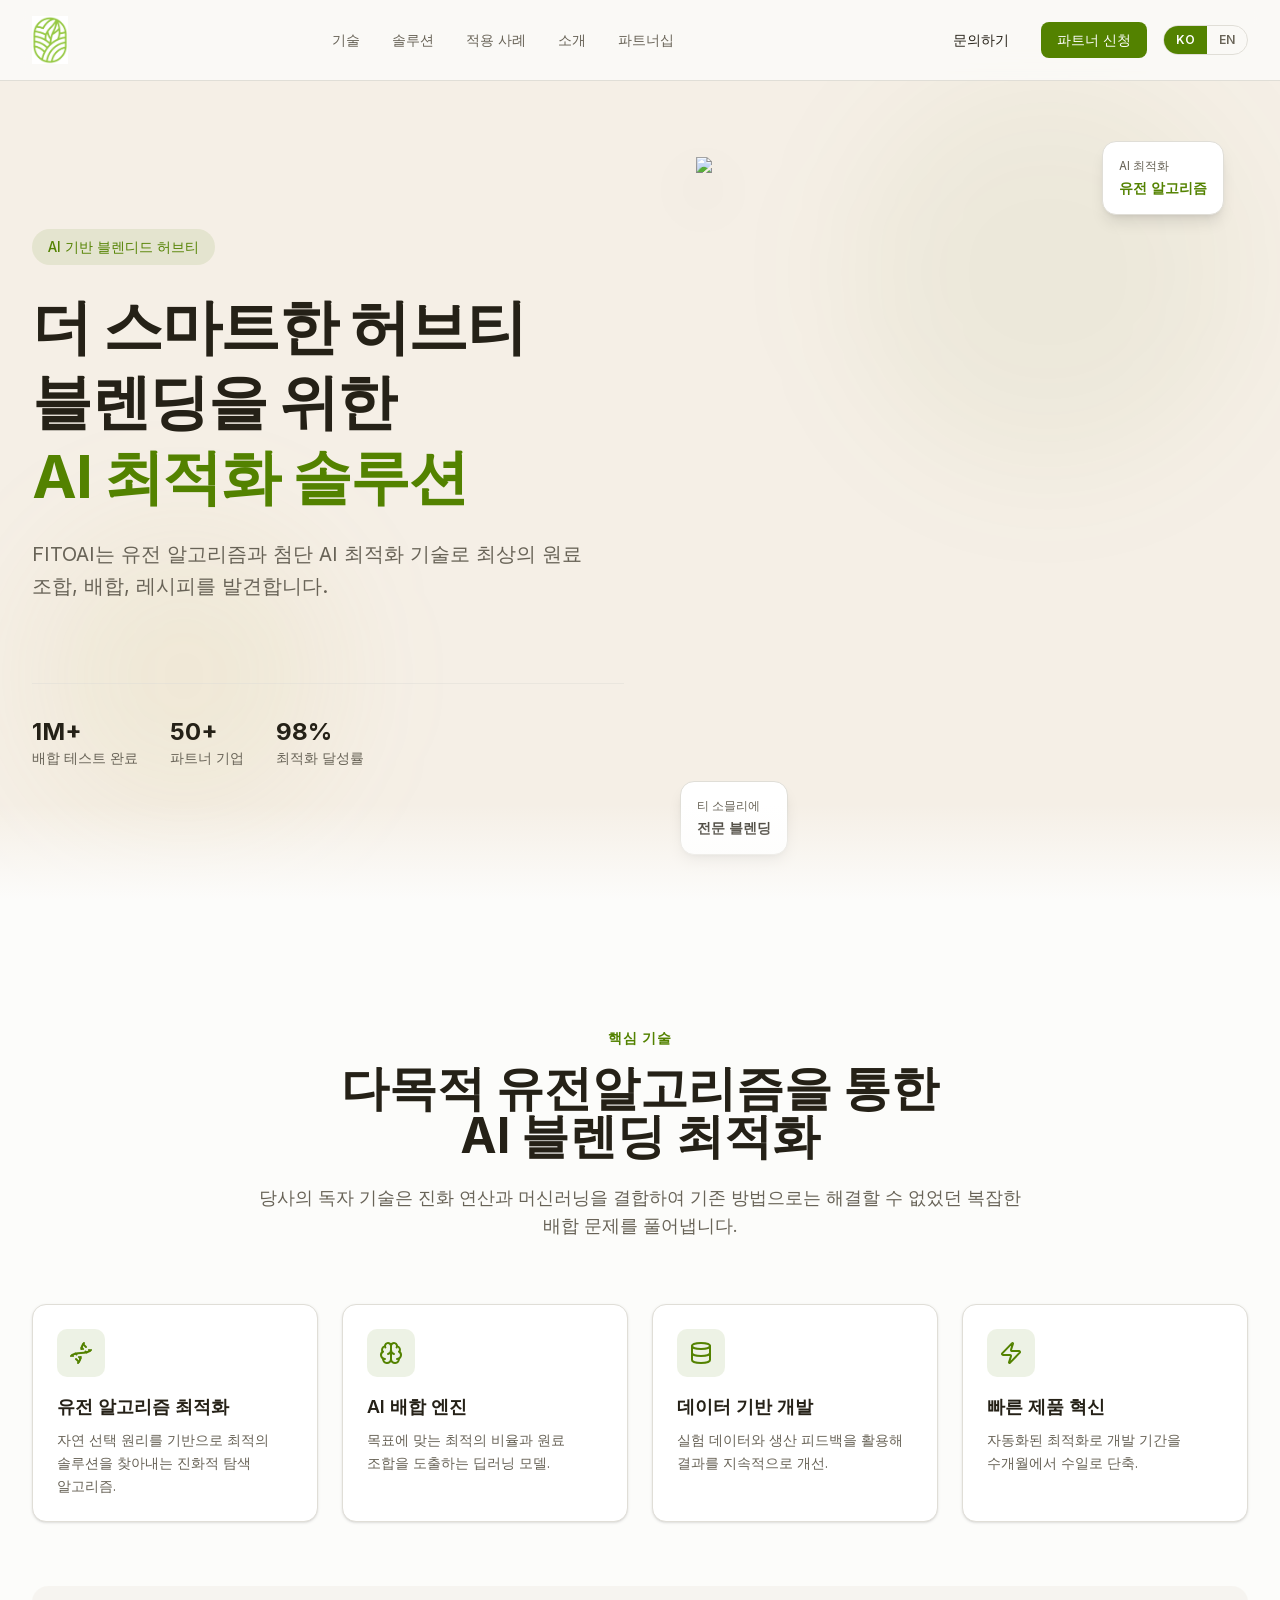
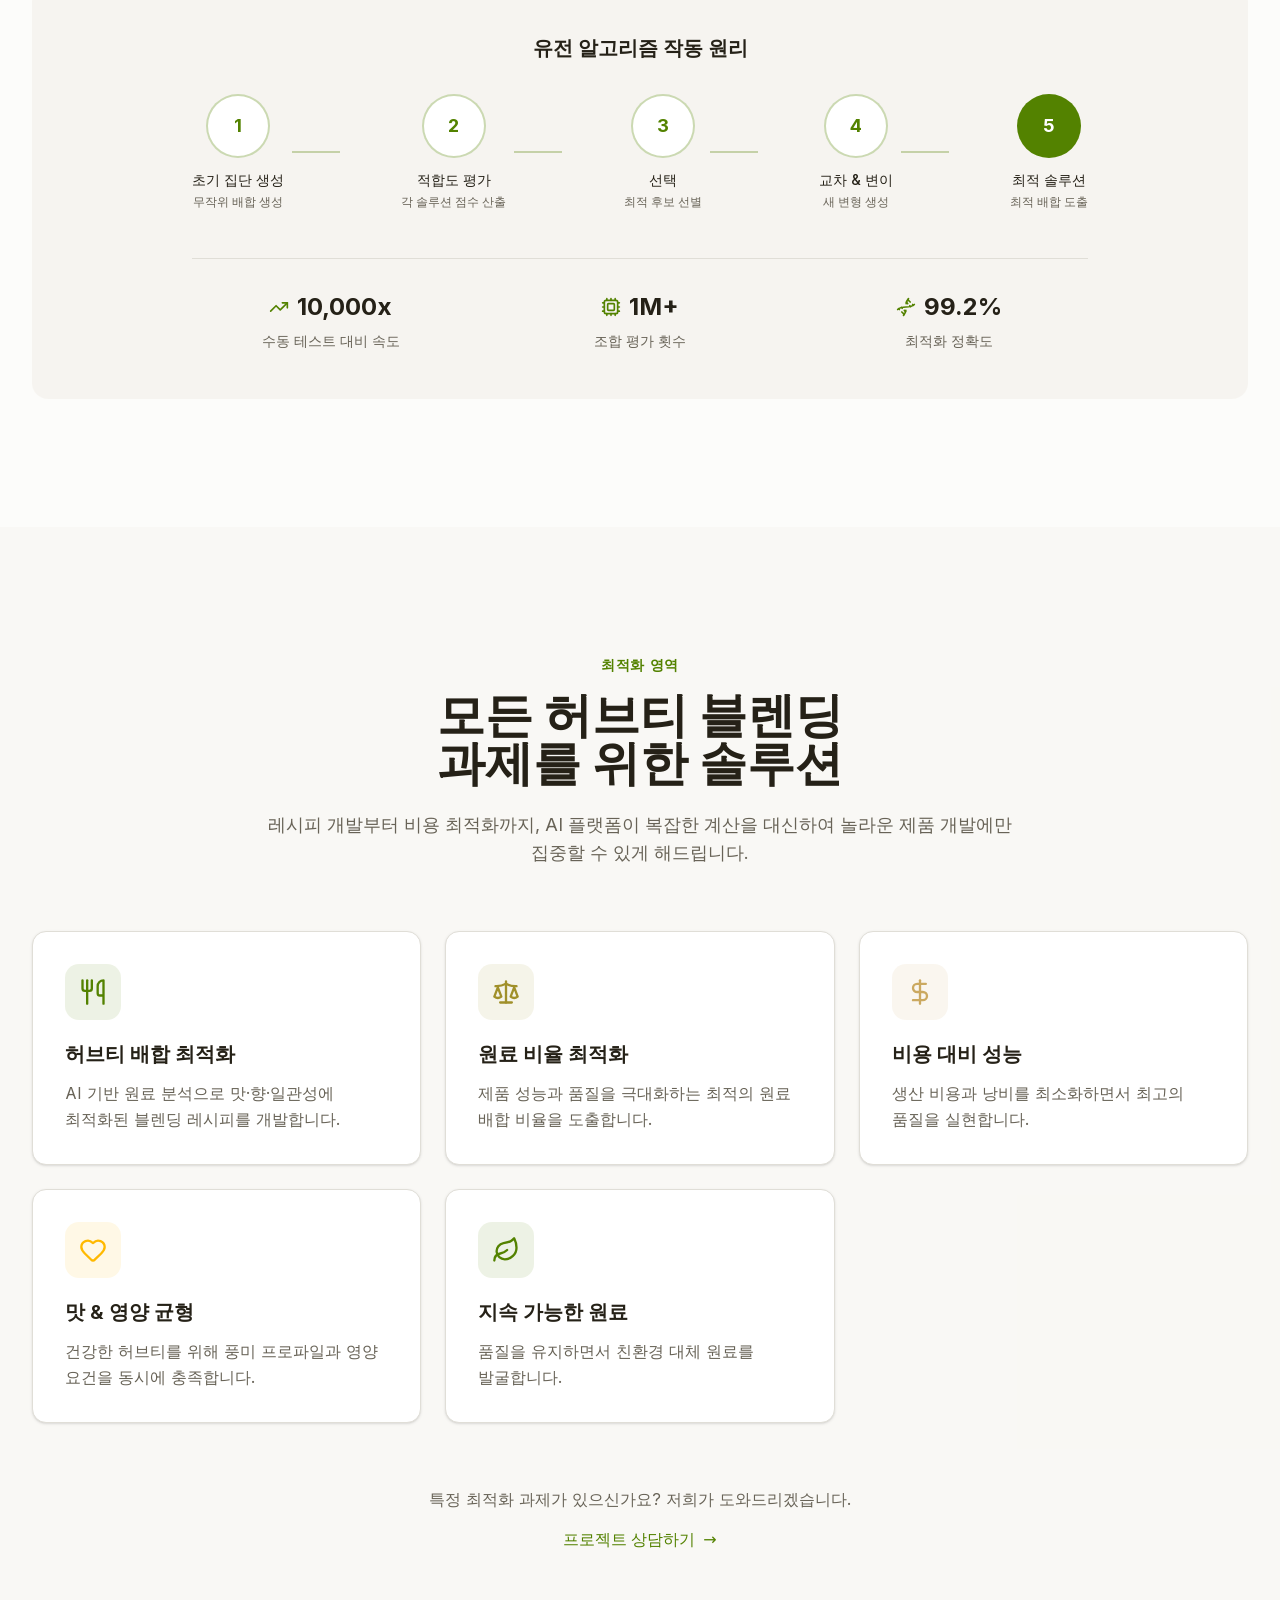
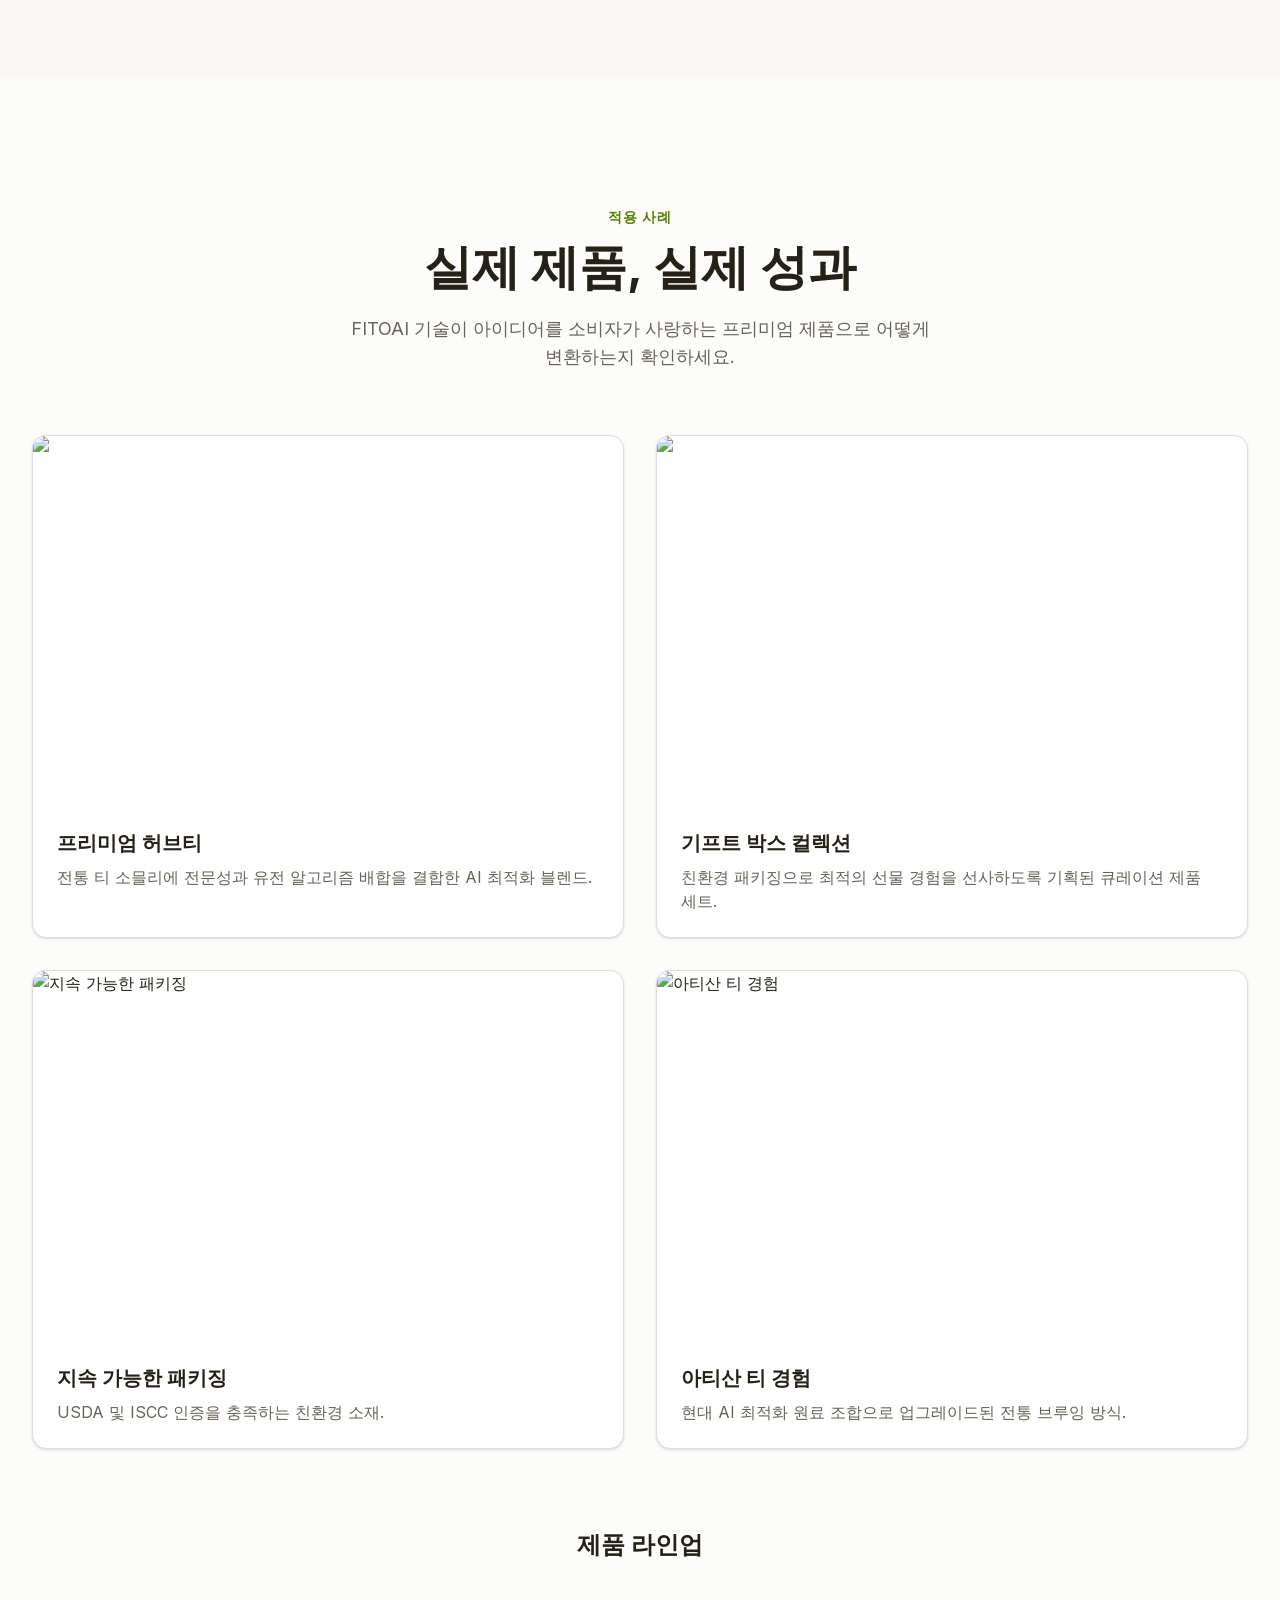
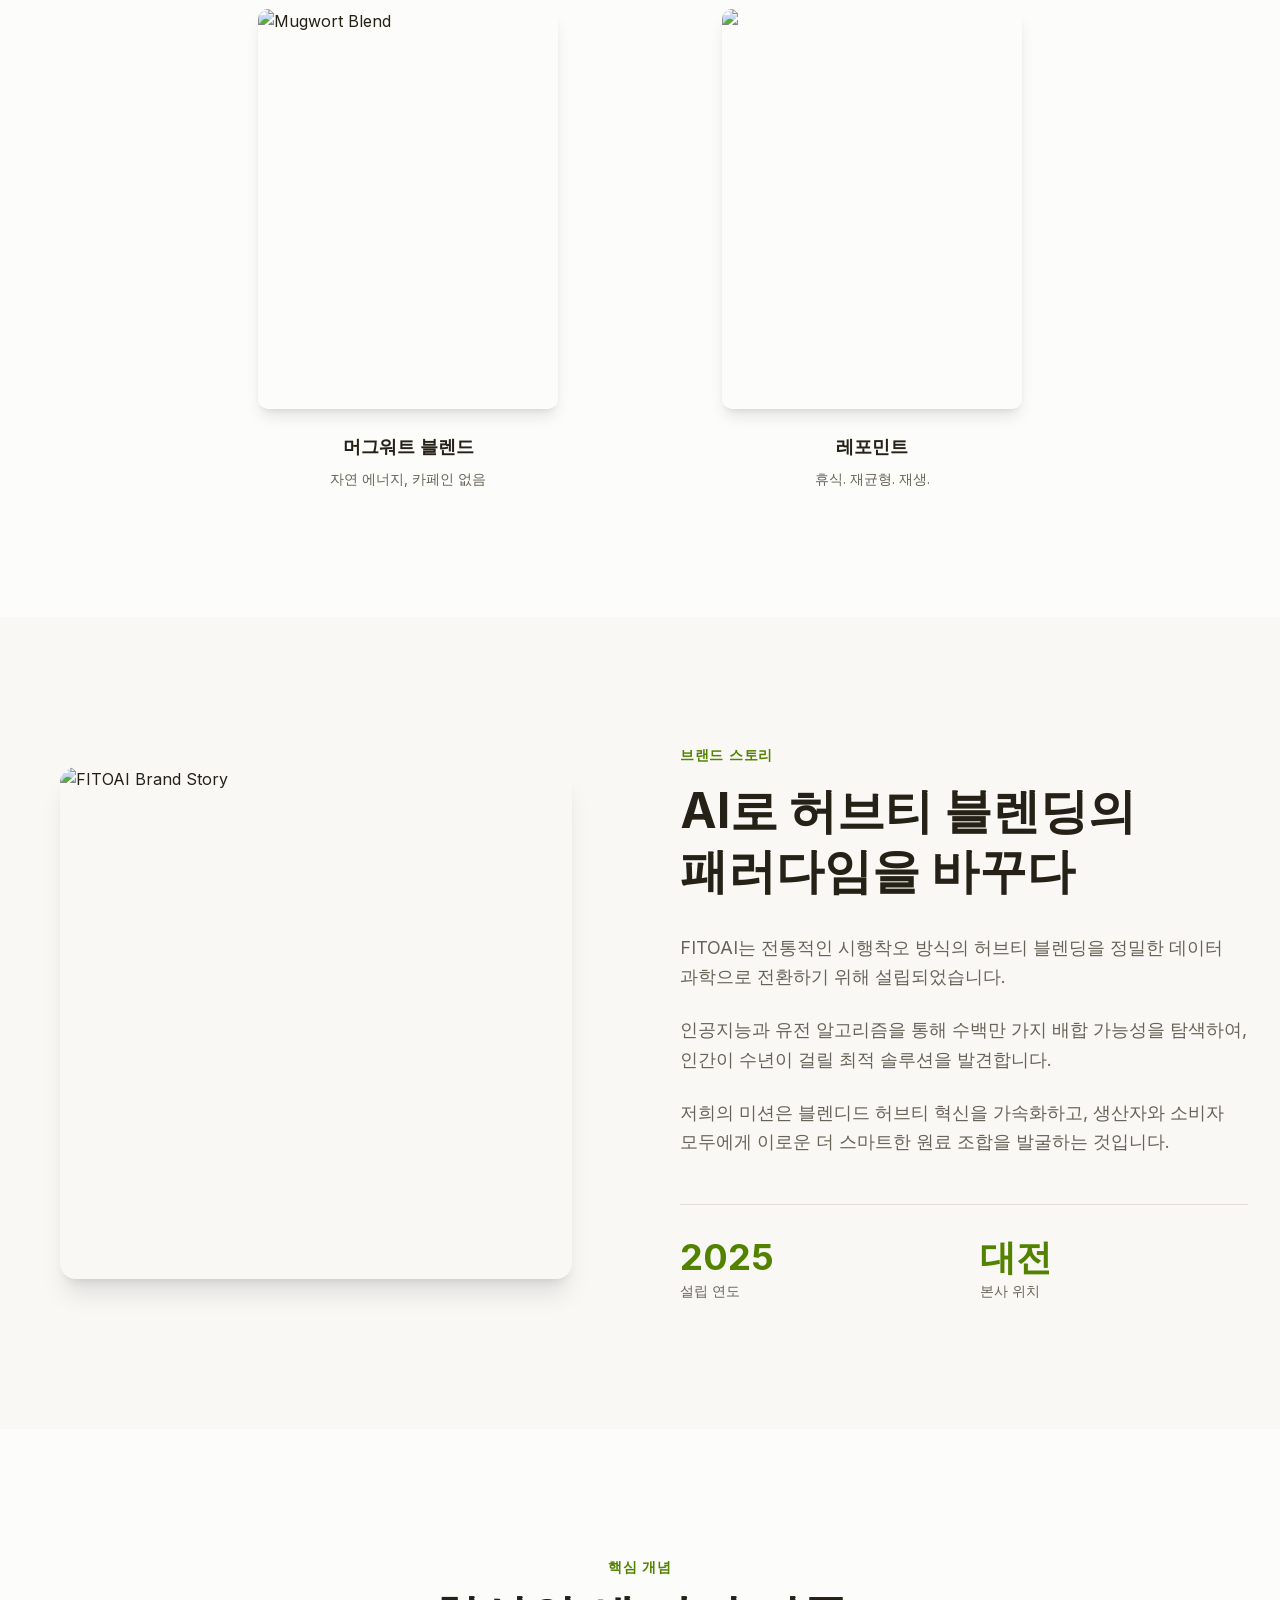
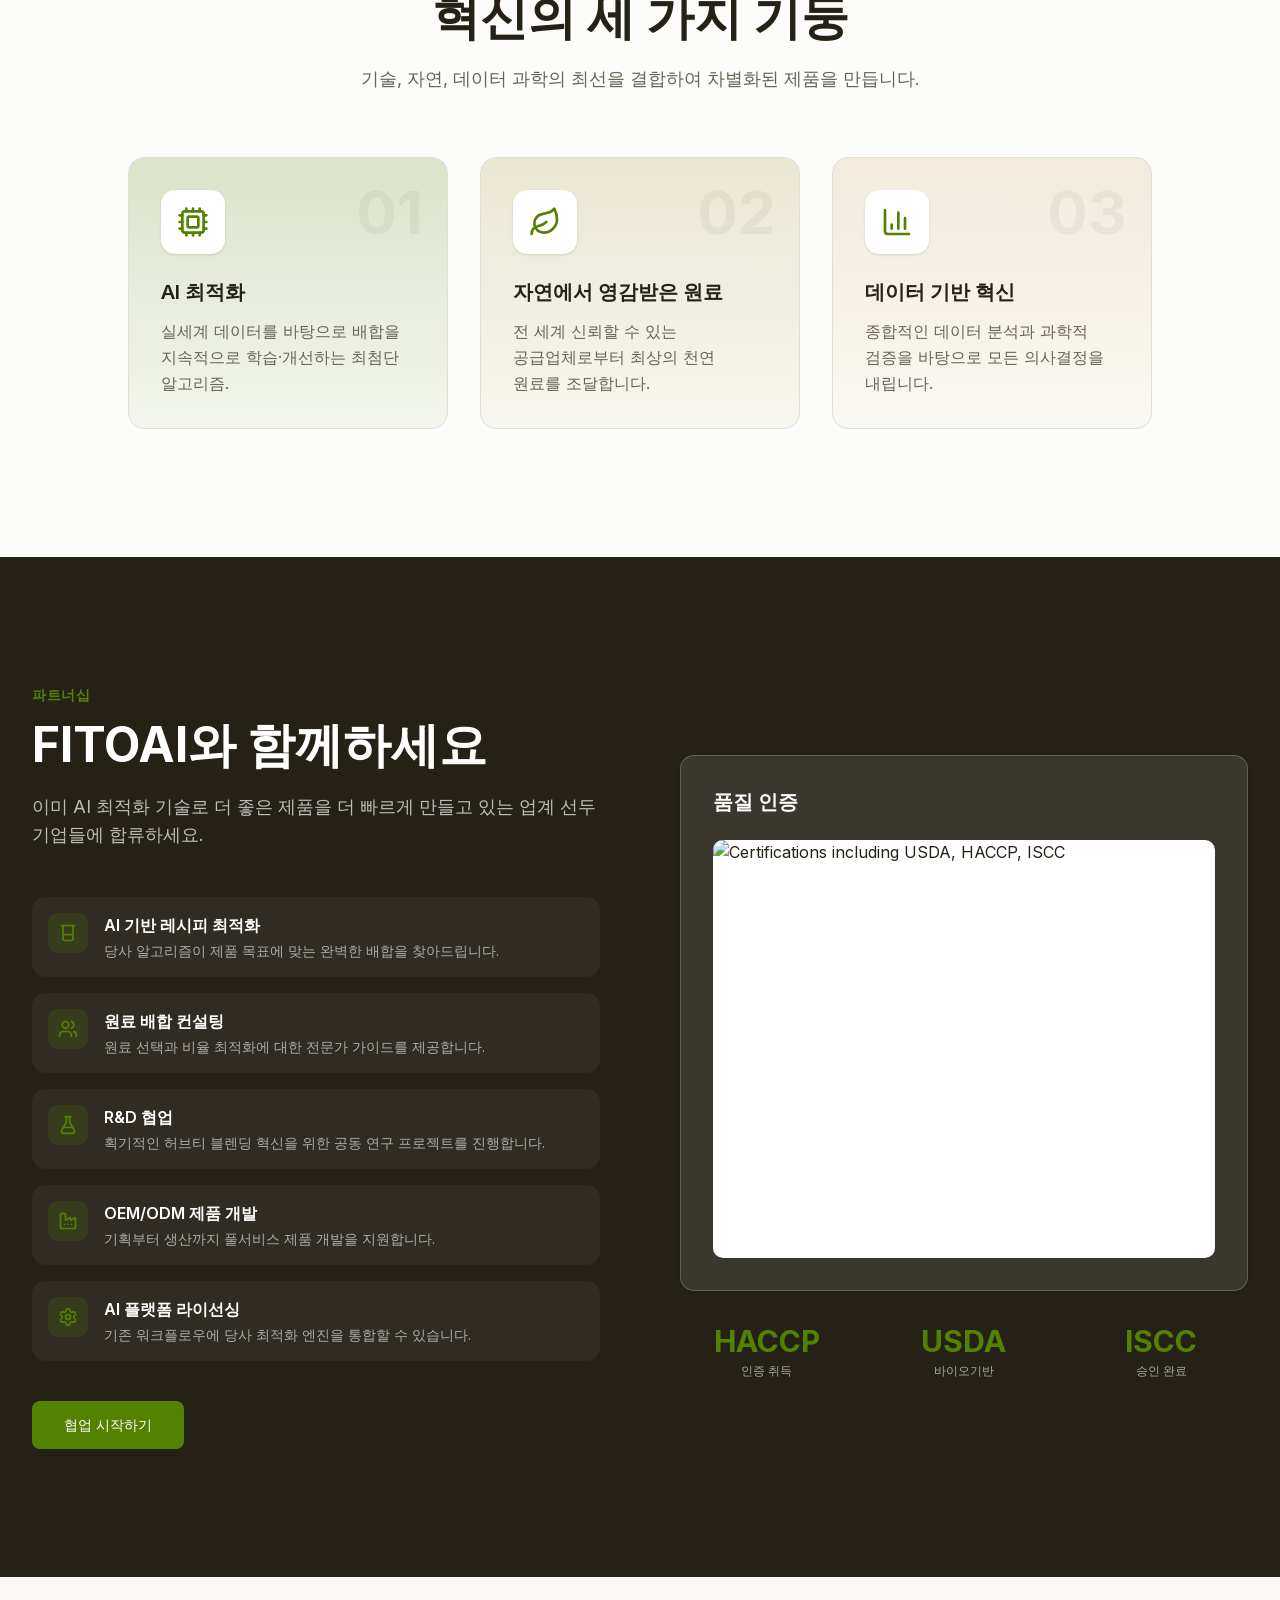
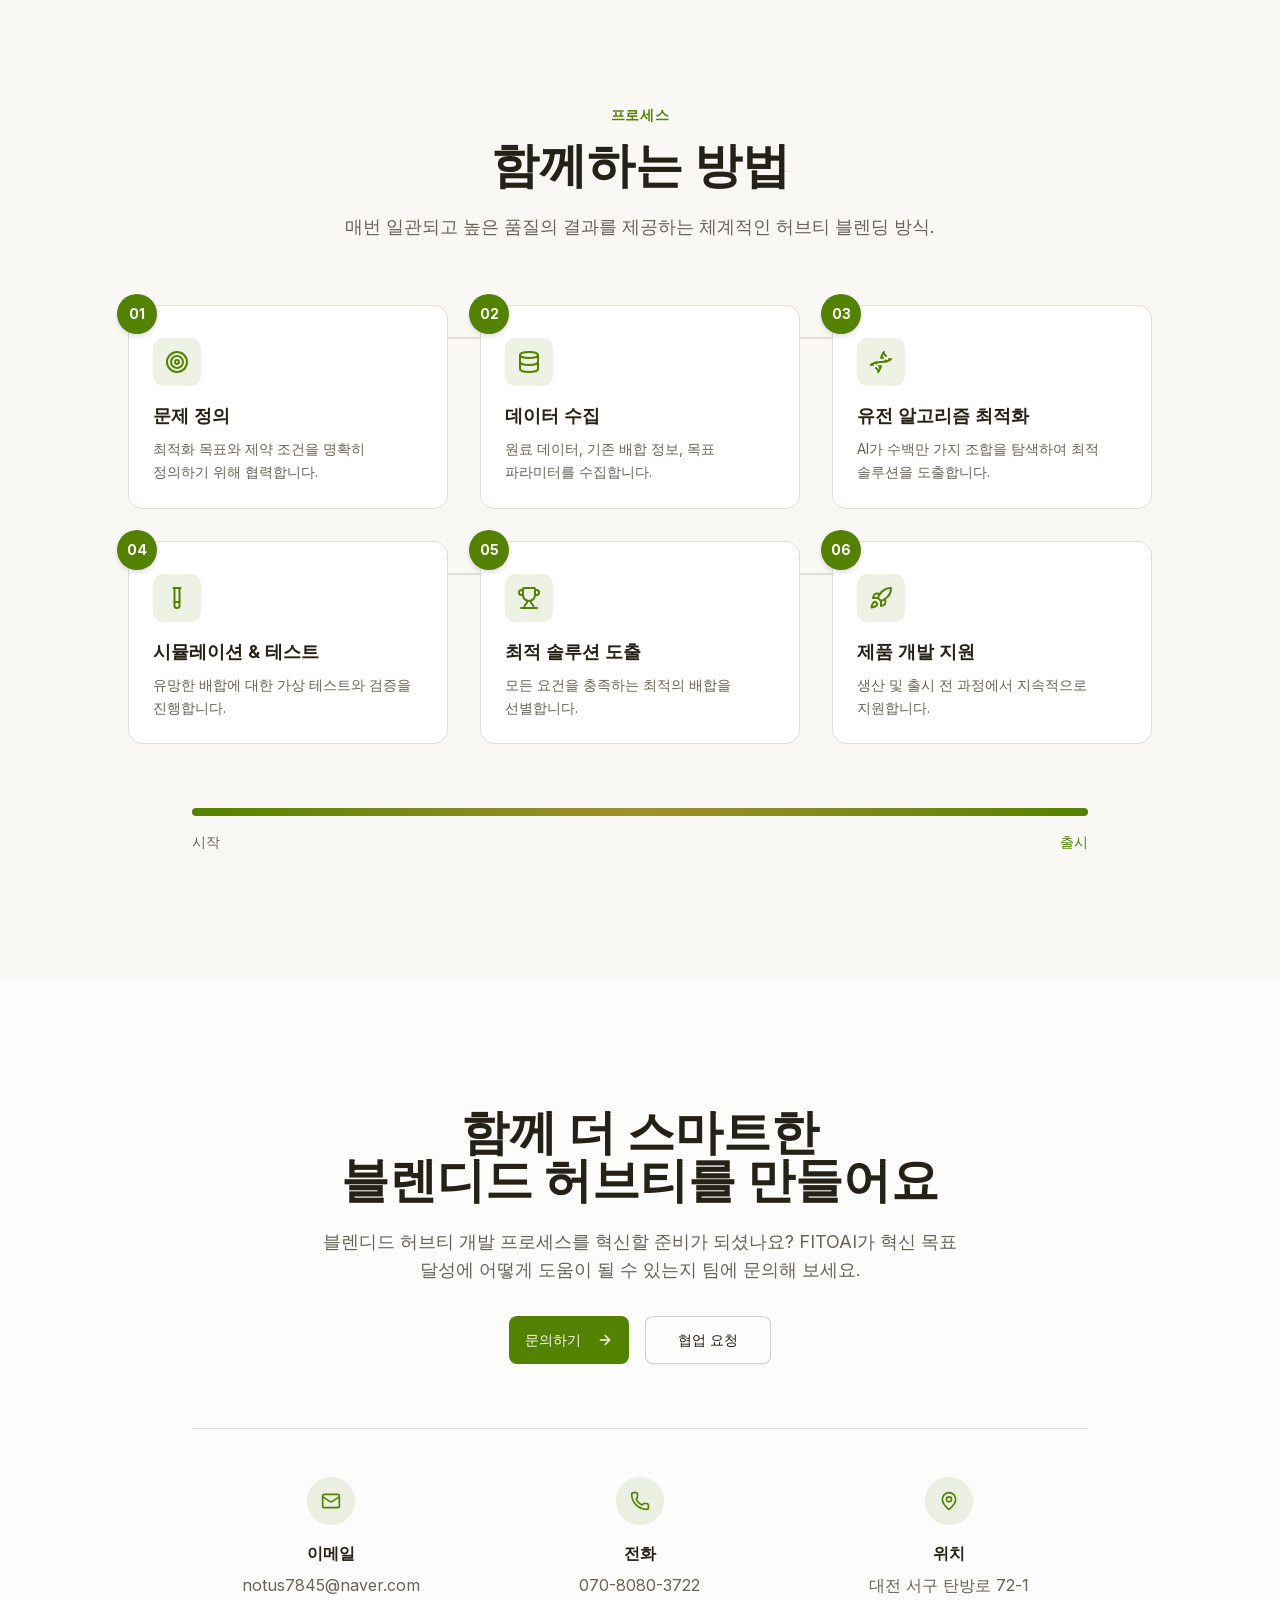
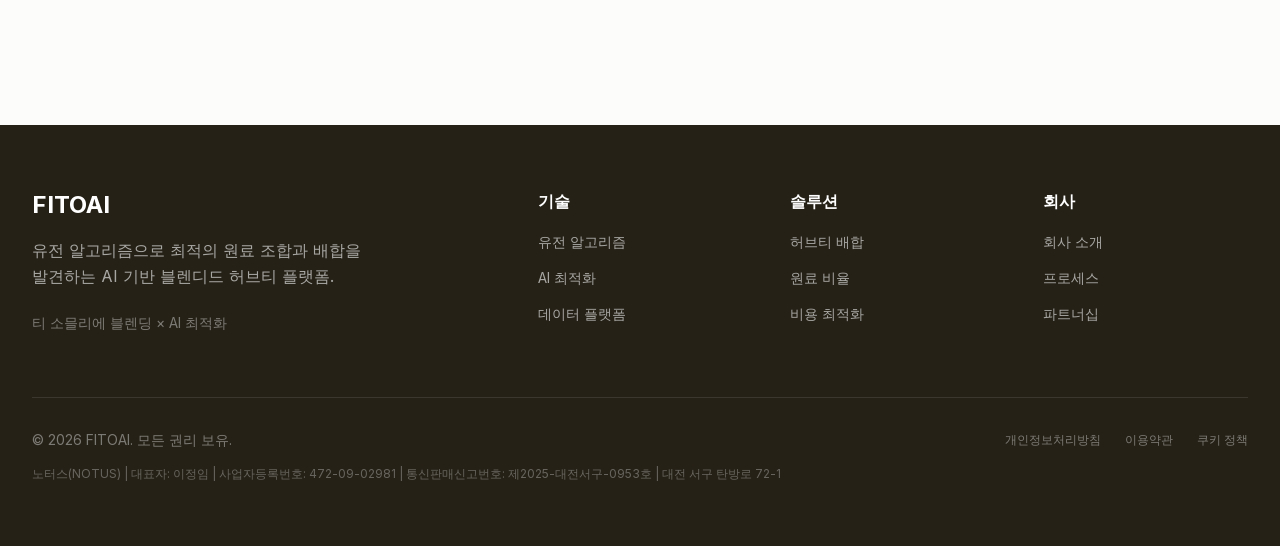
==== commit f57df05f: "Deploy: 2026-03-24 02:05" ====
--- a/index.html
+++ b/index.html
@@ -1 +1 @@
-<!DOCTYPE html><!--MLW69dkGikRCRRJvD_Mca--><html lang="en"><head><meta charSet="utf-8"/><meta name="viewport" content="width=device-width, initial-scale=1"/><link rel="preload" href="/_next/static/media/0c89a48fa5027cee-s.p.4564287c.woff2" as="font" crossorigin="" type="font/woff2"/><link rel="preload" href="/_next/static/media/83afe278b6a6bb3c-s.p.3a6ba036.woff2" as="font" crossorigin="" type="font/woff2"/><link rel="preload" as="image" href="https://hebbkx1anhila5yf.public.blob.vercel-storage.com/%EB%A0%88%ED%8F%AC_%EB%A9%94%EC%9D%B8-YMqLkvyTMDrcQOFyKwxWMdy5XbOAQk.png"/><link rel="stylesheet" href="/_next/static/chunks/587acff0b6e4b8bc.css" data-precedence="next"/><link rel="stylesheet" href="/_next/static/chunks/318cb4742df4b9eb.css" data-precedence="next"/><link rel="preload" as="script" fetchPriority="low" href="/_next/static/chunks/b635569ccf531c6f.js"/><script src="/_next/static/chunks/82abf2d65f5428ae.js" async=""></script><script src="/_next/static/chunks/a9c23770ec4804e4.js" async=""></script><script src="/_next/static/chunks/aee6c7720838f8a2.js" async=""></script><script src="/_next/static/chunks/turbopack-aceb9840ea6bd7bf.js" async=""></script><script src="/_next/static/chunks/ff1a16fafef87110.js" async=""></script><script src="/_next/static/chunks/d2be314c3ece3fbe.js" async=""></script><script src="/_next/static/chunks/a624b468970d3cc4.js" async=""></script><script src="/_next/static/chunks/f4bd17a79c0479c9.js" async=""></script><meta name="next-size-adjust" content=""/><title>FITOAI - AI 기반 블렌디드 허브티 &amp; 최적화</title><meta name="description" content="FITOAI는 다목적 유전 알고리즘과 AI 최적화로 최상의 허브티 원료 조합과 블렌딩 레시피를 발견하는 블렌디드 허브티 플랫폼입니다."/><meta name="generator" content="v0.app"/><meta property="og:title" content="FITOAI - AI 기반 블렌디드 허브티 &amp; 최적화"/><meta property="og:description" content="FITOAI는 다목적 유전 알고리즘과 AI 최적화로 최상의 허브티 원료 조합과 블렌딩 레시피를 발견하는 블렌디드 허브티 플랫폼입니다."/><meta property="og:image" content="http://localhost:3000/logo.png"/><meta property="og:image:width" content="140"/><meta property="og:image:height" content="48"/><meta property="og:image:alt" content="FITOAI Logo"/><meta name="twitter:card" content="summary"/><meta name="twitter:title" content="FITOAI - AI 기반 블렌디드 허브티 &amp; 최적화"/><meta name="twitter:description" content="FITOAI는 다목적 유전 알고리즘과 AI 최적화로 최상의 허브티 원료 조합과 블렌딩 레시피를 발견하는 블렌디드 허브티 플랫폼입니다."/><meta name="twitter:image" content="http://localhost:3000/logo.png"/><link rel="icon" href="/logo.png" media="(prefers-color-scheme: light)"/><link rel="icon" href="/logo.png" media="(prefers-color-scheme: dark)"/><link rel="apple-touch-icon" href="/logo.png"/><script src="/_next/static/chunks/a6dad97d9634a72d.js" noModule=""></script></head><body class="inter_5901b7c6-module__ec5Qua__variable space_grotesk_154b09cb-module__lmdqzG__variable font-sans antialiased"><div hidden=""><!--$--><!--/$--></div><main class="min-h-screen bg-background"><header class="fixed top-0 left-0 right-0 z-50 bg-background/80 backdrop-blur-md border-b border-border"><div class="container mx-auto px-4 lg:px-8"><div class="flex items-center justify-between h-16 lg:h-20"><a class="flex items-center gap-2" href="/"><img alt="FITOAI Logo" loading="lazy" width="140" height="48" decoding="async" data-nimg="1" class="h-10 lg:h-12 w-auto" style="color:transparent" src="/logo.png"/></a><nav class="hidden lg:flex items-center gap-8"><a class="text-sm font-medium text-muted-foreground hover:text-foreground transition-colors" href="#technology">기술</a><a class="text-sm font-medium text-muted-foreground hover:text-foreground transition-colors" href="#optimization">솔루션</a><a class="text-sm font-medium text-muted-foreground hover:text-foreground transition-colors" href="#applications">적용 사례</a><a class="text-sm font-medium text-muted-foreground hover:text-foreground transition-colors" href="#story">소개</a><a class="text-sm font-medium text-muted-foreground hover:text-foreground transition-colors" href="#partnership">파트너십</a></nav><div class="hidden lg:flex items-center gap-4"><a href="https://pf.kakao.com/_vQdIX" target="_blank" rel="noopener noreferrer" data-slot="button" class="inline-flex items-center justify-center gap-2 whitespace-nowrap rounded-md font-medium transition-all disabled:pointer-events-none disabled:opacity-50 [&amp;_svg]:pointer-events-none [&amp;_svg:not([class*=&#x27;size-&#x27;])]:size-4 shrink-0 [&amp;_svg]:shrink-0 outline-none focus-visible:border-ring focus-visible:ring-ring/50 focus-visible:ring-[3px] aria-invalid:ring-destructive/20 dark:aria-invalid:ring-destructive/40 aria-invalid:border-destructive hover:bg-accent hover:text-accent-foreground dark:hover:bg-accent/50 h-9 px-4 py-2 has-[&gt;svg]:px-3 text-sm">문의하기</a><a href="https://pf.kakao.com/_vQdIX" target="_blank" rel="noopener noreferrer" data-slot="button" class="inline-flex items-center justify-center gap-2 whitespace-nowrap rounded-md text-sm font-medium transition-all disabled:pointer-events-none disabled:opacity-50 [&amp;_svg]:pointer-events-none [&amp;_svg:not([class*=&#x27;size-&#x27;])]:size-4 shrink-0 [&amp;_svg]:shrink-0 outline-none focus-visible:border-ring focus-visible:ring-ring/50 focus-visible:ring-[3px] aria-invalid:ring-destructive/20 dark:aria-invalid:ring-destructive/40 aria-invalid:border-destructive h-9 px-4 py-2 has-[&gt;svg]:px-3 bg-primary hover:bg-primary/90 text-primary-foreground">파트너 신청</a><div class="flex items-center rounded-full border border-border overflow-hidden text-xs font-semibold"><button class="px-3 py-1.5 transition-colors bg-primary text-primary-foreground">KO</button><button class="px-3 py-1.5 transition-colors text-muted-foreground hover:bg-muted">EN</button></div></div><button class="lg:hidden p-2" aria-label="Toggle menu"><svg xmlns="http://www.w3.org/2000/svg" width="24" height="24" viewBox="0 0 24 24" fill="none" stroke="currentColor" stroke-width="2" stroke-linecap="round" stroke-linejoin="round" class="lucide lucide-menu h-6 w-6" aria-hidden="true"><path d="M4 5h16"></path><path d="M4 12h16"></path><path d="M4 19h16"></path></svg></button></div></div></header><section class="relative min-h-screen pt-20 lg:pt-24 overflow-hidden bg-[#f5efe6]"><div class="absolute inset-0 overflow-hidden"><div class="absolute top-20 right-10 w-96 h-96 bg-primary/5 rounded-full blur-3xl"></div><div class="absolute bottom-20 left-10 w-72 h-72 bg-accent/10 rounded-full blur-3xl"></div></div><div class="container mx-auto px-4 lg:px-8 relative"><div class="grid lg:grid-cols-2 gap-12 lg:gap-8 items-center min-h-[calc(100vh-6rem)]"><div class="flex flex-col justify-center py-12 lg:py-0"><div class="inline-flex items-center gap-2 px-4 py-2 bg-primary/10 rounded-full text-primary text-sm font-medium mb-6 w-fit">AI 기반 블렌디드 허브티</div><h1 class="text-4xl md:text-5xl lg:text-6xl font-bold text-foreground leading-tight tracking-tight mb-6 text-balance">더 스마트한 허브티 블렌딩을 위한<!-- --> <span class="text-primary">AI 최적화 솔루션</span></h1><p class="text-lg lg:text-xl text-muted-foreground leading-relaxed mb-8 max-w-xl text-pretty">FITOAI는 유전 알고리즘과 첨단 AI 최적화 기술로 최상의 원료 조합, 배합, 레시피를 발견합니다.</p><div class="flex items-center gap-8 mt-12 pt-8 border-t border-border/50"><div><p class="text-2xl font-bold text-foreground">1M+</p><p class="text-sm text-muted-foreground">배합 테스트 완료</p></div><div><p class="text-2xl font-bold text-foreground">50+</p><p class="text-sm text-muted-foreground">파트너 기업</p></div><div><p class="text-2xl font-bold text-foreground">98%</p><p class="text-sm text-muted-foreground">최적화 달성률</p></div></div></div><div class="relative flex items-center justify-center"><div class="relative w-full max-w-lg mx-auto"><div class="relative z-10"><img alt="FITOAI RepoMint Product" width="600" height="800" decoding="async" data-nimg="1" class="w-full h-auto drop-shadow-2xl" style="color:transparent" src="https://hebbkx1anhila5yf.public.blob.vercel-storage.com/%EB%A0%88%ED%8F%AC_%EB%A9%94%EC%9D%B8-YMqLkvyTMDrcQOFyKwxWMdy5XbOAQk.png"/></div><div class="absolute -top-4 -right-4 bg-card rounded-xl p-4 shadow-lg border border-border"><p class="text-xs text-muted-foreground mb-1">AI 최적화</p><p class="text-sm font-semibold text-primary">유전 알고리즘</p></div><div class="absolute -bottom-4 -left-4 bg-card rounded-xl p-4 shadow-lg border border-border"><p class="text-xs text-muted-foreground mb-1">티 소믈리에</p><p class="text-sm font-semibold text-foreground">전문 블렌딩</p></div></div></div></div></div><div class="absolute bottom-0 left-0 right-0 h-24 bg-gradient-to-t from-background to-transparent"></div></section><section id="technology" class="py-24 lg:py-32 bg-background"><div class="container mx-auto px-4 lg:px-8"><div class="max-w-3xl mx-auto text-center mb-16"><p class="text-sm font-semibold text-primary uppercase tracking-wider mb-4">핵심 기술</p><h2 class="text-3xl md:text-4xl lg:text-5xl font-bold text-foreground mb-6"><span>다목적 유전알고리즘을 통한<br/></span><span>AI 블렌딩 최적화</span></h2><p class="text-lg text-muted-foreground text-pretty">당사의 독자 기술은 진화 연산과 머신러닝을 결합하여 기존 방법으로는 해결할 수 없었던 복잡한 배합 문제를 풀어냅니다.</p></div><div class="grid md:grid-cols-2 lg:grid-cols-4 gap-6 mb-16"><div data-slot="card" class="text-card-foreground flex flex-col rounded-xl border shadow-sm group bg-card hover:shadow-lg transition-all duration-300 border-border hover:border-primary/30"><div data-slot="card-content" class="p-6"><div class="w-12 h-12 bg-primary/10 rounded-lg flex items-center justify-center mb-4 group-hover:bg-primary/20 transition-colors"><svg xmlns="http://www.w3.org/2000/svg" width="24" height="24" viewBox="0 0 24 24" fill="none" stroke="currentColor" stroke-width="2" stroke-linecap="round" stroke-linejoin="round" class="lucide lucide-dna w-6 h-6 text-primary" aria-hidden="true"><path d="m10 16 1.5 1.5"></path><path d="m14 8-1.5-1.5"></path><path d="M15 2c-1.798 1.998-2.518 3.995-2.807 5.993"></path><path d="m16.5 10.5 1 1"></path><path d="m17 6-2.891-2.891"></path><path d="M2 15c6.667-6 13.333 0 20-6"></path><path d="m20 9 .891.891"></path><path d="M3.109 14.109 4 15"></path><path d="m6.5 12.5 1 1"></path><path d="m7 18 2.891 2.891"></path><path d="M9 22c1.798-1.998 2.518-3.995 2.807-5.993"></path></svg></div><h3 class="text-lg font-semibold text-foreground mb-2">유전 알고리즘 최적화</h3><p class="text-sm text-muted-foreground leading-relaxed">자연 선택 원리를 기반으로 최적의 솔루션을 찾아내는 진화적 탐색 알고리즘.</p></div></div><div data-slot="card" class="text-card-foreground flex flex-col rounded-xl border shadow-sm group bg-card hover:shadow-lg transition-all duration-300 border-border hover:border-primary/30"><div data-slot="card-content" class="p-6"><div class="w-12 h-12 bg-primary/10 rounded-lg flex items-center justify-center mb-4 group-hover:bg-primary/20 transition-colors"><svg xmlns="http://www.w3.org/2000/svg" width="24" height="24" viewBox="0 0 24 24" fill="none" stroke="currentColor" stroke-width="2" stroke-linecap="round" stroke-linejoin="round" class="lucide lucide-brain w-6 h-6 text-primary" aria-hidden="true"><path d="M12 18V5"></path><path d="M15 13a4.17 4.17 0 0 1-3-4 4.17 4.17 0 0 1-3 4"></path><path d="M17.598 6.5A3 3 0 1 0 12 5a3 3 0 1 0-5.598 1.5"></path><path d="M17.997 5.125a4 4 0 0 1 2.526 5.77"></path><path d="M18 18a4 4 0 0 0 2-7.464"></path><path d="M19.967 17.483A4 4 0 1 1 12 18a4 4 0 1 1-7.967-.517"></path><path d="M6 18a4 4 0 0 1-2-7.464"></path><path d="M6.003 5.125a4 4 0 0 0-2.526 5.77"></path></svg></div><h3 class="text-lg font-semibold text-foreground mb-2">AI 배합 엔진</h3><p class="text-sm text-muted-foreground leading-relaxed">목표에 맞는 최적의 비율과 원료 조합을 도출하는 딥러닝 모델.</p></div></div><div data-slot="card" class="text-card-foreground flex flex-col rounded-xl border shadow-sm group bg-card hover:shadow-lg transition-all duration-300 border-border hover:border-primary/30"><div data-slot="card-content" class="p-6"><div class="w-12 h-12 bg-primary/10 rounded-lg flex items-center justify-center mb-4 group-hover:bg-primary/20 transition-colors"><svg xmlns="http://www.w3.org/2000/svg" width="24" height="24" viewBox="0 0 24 24" fill="none" stroke="currentColor" stroke-width="2" stroke-linecap="round" stroke-linejoin="round" class="lucide lucide-database w-6 h-6 text-primary" aria-hidden="true"><ellipse cx="12" cy="5" rx="9" ry="3"></ellipse><path d="M3 5V19A9 3 0 0 0 21 19V5"></path><path d="M3 12A9 3 0 0 0 21 12"></path></svg></div><h3 class="text-lg font-semibold text-foreground mb-2">데이터 기반 개발</h3><p class="text-sm text-muted-foreground leading-relaxed">실험 데이터와 생산 피드백을 활용해 결과를 지속적으로 개선.</p></div></div><div data-slot="card" class="text-card-foreground flex flex-col rounded-xl border shadow-sm group bg-card hover:shadow-lg transition-all duration-300 border-border hover:border-primary/30"><div data-slot="card-content" class="p-6"><div class="w-12 h-12 bg-primary/10 rounded-lg flex items-center justify-center mb-4 group-hover:bg-primary/20 transition-colors"><svg xmlns="http://www.w3.org/2000/svg" width="24" height="24" viewBox="0 0 24 24" fill="none" stroke="currentColor" stroke-width="2" stroke-linecap="round" stroke-linejoin="round" class="lucide lucide-zap w-6 h-6 text-primary" aria-hidden="true"><path d="M4 14a1 1 0 0 1-.78-1.63l9.9-10.2a.5.5 0 0 1 .86.46l-1.92 6.02A1 1 0 0 0 13 10h7a1 1 0 0 1 .78 1.63l-9.9 10.2a.5.5 0 0 1-.86-.46l1.92-6.02A1 1 0 0 0 11 14z"></path></svg></div><h3 class="text-lg font-semibold text-foreground mb-2">빠른 제품 혁신</h3><p class="text-sm text-muted-foreground leading-relaxed">자동화된 최적화로 개발 기간을 수개월에서 수일로 단축.</p></div></div></div><div class="bg-muted/50 rounded-2xl p-8 lg:p-12"><div class="max-w-4xl mx-auto"><h3 class="text-xl font-semibold text-foreground text-center mb-8">유전 알고리즘 작동 원리</h3><div class="flex flex-col lg:flex-row items-center justify-between gap-4"><div class="flex items-center"><div class="flex flex-col items-center"><div class="w-16 h-16 rounded-full flex items-center justify-center text-lg font-bold bg-card border-2 border-primary/30 text-primary">1</div><p class="text-sm font-medium text-foreground mt-3 text-center">초기 집단 생성</p><p class="text-xs text-muted-foreground mt-1 text-center">무작위 배합 생성</p></div><div class="hidden lg:block w-12 h-0.5 bg-primary/30 mx-2"></div></div><div class="flex items-center"><div class="flex flex-col items-center"><div class="w-16 h-16 rounded-full flex items-center justify-center text-lg font-bold bg-card border-2 border-primary/30 text-primary">2</div><p class="text-sm font-medium text-foreground mt-3 text-center">적합도 평가</p><p class="text-xs text-muted-foreground mt-1 text-center">각 솔루션 점수 산출</p></div><div class="hidden lg:block w-12 h-0.5 bg-primary/30 mx-2"></div></div><div class="flex items-center"><div class="flex flex-col items-center"><div class="w-16 h-16 rounded-full flex items-center justify-center text-lg font-bold bg-card border-2 border-primary/30 text-primary">3</div><p class="text-sm font-medium text-foreground mt-3 text-center">선택</p><p class="text-xs text-muted-foreground mt-1 text-center">최적 후보 선별</p></div><div class="hidden lg:block w-12 h-0.5 bg-primary/30 mx-2"></div></div><div class="flex items-center"><div class="flex flex-col items-center"><div class="w-16 h-16 rounded-full flex items-center justify-center text-lg font-bold bg-card border-2 border-primary/30 text-primary">4</div><p class="text-sm font-medium text-foreground mt-3 text-center">교차 &amp; 변이</p><p class="text-xs text-muted-foreground mt-1 text-center">새 변형 생성</p></div><div class="hidden lg:block w-12 h-0.5 bg-primary/30 mx-2"></div></div><div class="flex items-center"><div class="flex flex-col items-center"><div class="w-16 h-16 rounded-full flex items-center justify-center text-lg font-bold bg-primary text-primary-foreground">5</div><p class="text-sm font-medium text-foreground mt-3 text-center">최적 솔루션</p><p class="text-xs text-muted-foreground mt-1 text-center">최적 배합 도출</p></div></div></div><div class="grid grid-cols-3 gap-8 mt-12 pt-8 border-t border-border"><div class="text-center"><div class="flex items-center justify-center gap-2 mb-2"><svg xmlns="http://www.w3.org/2000/svg" width="24" height="24" viewBox="0 0 24 24" fill="none" stroke="currentColor" stroke-width="2" stroke-linecap="round" stroke-linejoin="round" class="lucide lucide-trending-up w-5 h-5 text-primary" aria-hidden="true"><path d="M16 7h6v6"></path><path d="m22 7-8.5 8.5-5-5L2 17"></path></svg><span class="text-2xl font-bold text-foreground">10,000x</span></div><p class="text-sm text-muted-foreground">수동 테스트 대비 속도</p></div><div class="text-center"><div class="flex items-center justify-center gap-2 mb-2"><svg xmlns="http://www.w3.org/2000/svg" width="24" height="24" viewBox="0 0 24 24" fill="none" stroke="currentColor" stroke-width="2" stroke-linecap="round" stroke-linejoin="round" class="lucide lucide-cpu w-5 h-5 text-primary" aria-hidden="true"><path d="M12 20v2"></path><path d="M12 2v2"></path><path d="M17 20v2"></path><path d="M17 2v2"></path><path d="M2 12h2"></path><path d="M2 17h2"></path><path d="M2 7h2"></path><path d="M20 12h2"></path><path d="M20 17h2"></path><path d="M20 7h2"></path><path d="M7 20v2"></path><path d="M7 2v2"></path><rect x="4" y="4" width="16" height="16" rx="2"></rect><rect x="8" y="8" width="8" height="8" rx="1"></rect></svg><span class="text-2xl font-bold text-foreground">1M+</span></div><p class="text-sm text-muted-foreground">조합 평가 횟수</p></div><div class="text-center"><div class="flex items-center justify-center gap-2 mb-2"><svg xmlns="http://www.w3.org/2000/svg" width="24" height="24" viewBox="0 0 24 24" fill="none" stroke="currentColor" stroke-width="2" stroke-linecap="round" stroke-linejoin="round" class="lucide lucide-dna w-5 h-5 text-primary" aria-hidden="true"><path d="m10 16 1.5 1.5"></path><path d="m14 8-1.5-1.5"></path><path d="M15 2c-1.798 1.998-2.518 3.995-2.807 5.993"></path><path d="m16.5 10.5 1 1"></path><path d="m17 6-2.891-2.891"></path><path d="M2 15c6.667-6 13.333 0 20-6"></path><path d="m20 9 .891.891"></path><path d="M3.109 14.109 4 15"></path><path d="m6.5 12.5 1 1"></path><path d="m7 18 2.891 2.891"></path><path d="M9 22c1.798-1.998 2.518-3.995 2.807-5.993"></path></svg><span class="text-2xl font-bold text-foreground">99.2%</span></div><p class="text-sm text-muted-foreground">최적화 정확도</p></div></div></div></div></div></section><section id="optimization" class="py-24 lg:py-32 bg-muted/30"><div class="container mx-auto px-4 lg:px-8"><div class="max-w-3xl mx-auto text-center mb-16"><p class="text-sm font-semibold text-primary uppercase tracking-wider mb-4">최적화 영역</p><h2 class="text-3xl md:text-4xl lg:text-5xl font-bold text-foreground mb-6 text-balance">모든 허브티 블렌딩 과제를 위한 솔루션</h2><p class="text-lg text-muted-foreground text-pretty">레시피 개발부터 비용 최적화까지, AI 플랫폼이 복잡한 계산을 대신하여 놀라운 제품 개발에만 집중할 수 있게 해드립니다.</p></div><div class="grid md:grid-cols-2 lg:grid-cols-3 gap-6"><div data-slot="card" class="text-card-foreground flex flex-col rounded-xl border shadow-sm group bg-card hover:shadow-xl transition-all duration-300 border-border hover:border-primary/30"><div data-slot="card-content" class="p-8"><div class="w-14 h-14 bg-primary/10 rounded-xl flex items-center justify-center mb-5 group-hover:scale-110 transition-transform"><svg xmlns="http://www.w3.org/2000/svg" width="24" height="24" viewBox="0 0 24 24" fill="none" stroke="currentColor" stroke-width="2" stroke-linecap="round" stroke-linejoin="round" class="lucide lucide-utensils w-7 h-7 text-primary" aria-hidden="true"><path d="M3 2v7c0 1.1.9 2 2 2h4a2 2 0 0 0 2-2V2"></path><path d="M7 2v20"></path><path d="M21 15V2a5 5 0 0 0-5 5v6c0 1.1.9 2 2 2h3Zm0 0v7"></path></svg></div><h3 class="text-xl font-semibold text-foreground mb-3">허브티 배합 최적화</h3><p class="text-muted-foreground leading-relaxed">AI 기반 원료 분석으로 맛·향·일관성에 최적화된 블렌딩 레시피를 개발합니다.</p></div></div><div data-slot="card" class="text-card-foreground flex flex-col rounded-xl border shadow-sm group bg-card hover:shadow-xl transition-all duration-300 border-border hover:border-primary/30"><div data-slot="card-content" class="p-8"><div class="w-14 h-14 bg-chart-2/10 rounded-xl flex items-center justify-center mb-5 group-hover:scale-110 transition-transform"><svg xmlns="http://www.w3.org/2000/svg" width="24" height="24" viewBox="0 0 24 24" fill="none" stroke="currentColor" stroke-width="2" stroke-linecap="round" stroke-linejoin="round" class="lucide lucide-scale w-7 h-7 text-chart-2" aria-hidden="true"><path d="M12 3v18"></path><path d="m19 8 3 8a5 5 0 0 1-6 0zV7"></path><path d="M3 7h1a17 17 0 0 0 8-2 17 17 0 0 0 8 2h1"></path><path d="m5 8 3 8a5 5 0 0 1-6 0zV7"></path><path d="M7 21h10"></path></svg></div><h3 class="text-xl font-semibold text-foreground mb-3">원료 비율 최적화</h3><p class="text-muted-foreground leading-relaxed">제품 성능과 품질을 극대화하는 최적의 원료 배합 비율을 도출합니다.</p></div></div><div data-slot="card" class="text-card-foreground flex flex-col rounded-xl border shadow-sm group bg-card hover:shadow-xl transition-all duration-300 border-border hover:border-primary/30"><div data-slot="card-content" class="p-8"><div class="w-14 h-14 bg-chart-3/10 rounded-xl flex items-center justify-center mb-5 group-hover:scale-110 transition-transform"><svg xmlns="http://www.w3.org/2000/svg" width="24" height="24" viewBox="0 0 24 24" fill="none" stroke="currentColor" stroke-width="2" stroke-linecap="round" stroke-linejoin="round" class="lucide lucide-dollar-sign w-7 h-7 text-chart-3" aria-hidden="true"><line x1="12" x2="12" y1="2" y2="22"></line><path d="M17 5H9.5a3.5 3.5 0 0 0 0 7h5a3.5 3.5 0 0 1 0 7H6"></path></svg></div><h3 class="text-xl font-semibold text-foreground mb-3">비용 대비 성능</h3><p class="text-muted-foreground leading-relaxed">생산 비용과 낭비를 최소화하면서 최고의 품질을 실현합니다.</p></div></div><div data-slot="card" class="text-card-foreground flex flex-col rounded-xl border shadow-sm group bg-card hover:shadow-xl transition-all duration-300 border-border hover:border-primary/30"><div data-slot="card-content" class="p-8"><div class="w-14 h-14 bg-chart-4/10 rounded-xl flex items-center justify-center mb-5 group-hover:scale-110 transition-transform"><svg xmlns="http://www.w3.org/2000/svg" width="24" height="24" viewBox="0 0 24 24" fill="none" stroke="currentColor" stroke-width="2" stroke-linecap="round" stroke-linejoin="round" class="lucide lucide-heart w-7 h-7 text-chart-4" aria-hidden="true"><path d="M2 9.5a5.5 5.5 0 0 1 9.591-3.676.56.56 0 0 0 .818 0A5.49 5.49 0 0 1 22 9.5c0 2.29-1.5 4-3 5.5l-5.492 5.313a2 2 0 0 1-3 .019L5 15c-1.5-1.5-3-3.2-3-5.5"></path></svg></div><h3 class="text-xl font-semibold text-foreground mb-3">맛 &amp; 영양 균형</h3><p class="text-muted-foreground leading-relaxed">건강한 허브티를 위해 풍미 프로파일과 영양 요건을 동시에 충족합니다.</p></div></div><div data-slot="card" class="text-card-foreground flex flex-col rounded-xl border shadow-sm group bg-card hover:shadow-xl transition-all duration-300 border-border hover:border-primary/30 md:col-span-2 lg:col-span-1"><div data-slot="card-content" class="p-8"><div class="w-14 h-14 bg-chart-1/10 rounded-xl flex items-center justify-center mb-5 group-hover:scale-110 transition-transform"><svg xmlns="http://www.w3.org/2000/svg" width="24" height="24" viewBox="0 0 24 24" fill="none" stroke="currentColor" stroke-width="2" stroke-linecap="round" stroke-linejoin="round" class="lucide lucide-leaf w-7 h-7 text-chart-1" aria-hidden="true"><path d="M11 20A7 7 0 0 1 9.8 6.1C15.5 5 17 4.48 19 2c1 2 2 4.18 2 8 0 5.5-4.78 10-10 10Z"></path><path d="M2 21c0-3 1.85-5.36 5.08-6C9.5 14.52 12 13 13 12"></path></svg></div><h3 class="text-xl font-semibold text-foreground mb-3">지속 가능한 원료</h3><p class="text-muted-foreground leading-relaxed">품질을 유지하면서 친환경 대체 원료를 발굴합니다.</p></div></div></div><div class="mt-16 text-center"><p class="text-muted-foreground mb-4">특정 최적화 과제가 있으신가요? 저희가 도와드리겠습니다.</p><a href="#contact" class="inline-flex items-center text-primary font-medium hover:underline">프로젝트 상담하기<span class="ml-2">→</span></a></div></div></section><section id="applications" class="py-24 lg:py-32 bg-background"><div class="container mx-auto px-4 lg:px-8"><div class="max-w-3xl mx-auto text-center mb-16"><p class="text-sm font-semibold text-primary uppercase tracking-wider mb-4">적용 사례</p><h2 class="text-3xl md:text-4xl lg:text-5xl font-bold text-foreground mb-6 text-balance">실제 제품, 실제 성과</h2><p class="text-lg text-muted-foreground text-pretty">FITOAI 기술이 아이디어를 소비자가 사랑하는 프리미엄 제품으로 어떻게 변환하는지 확인하세요.</p></div><div class="grid md:grid-cols-2 gap-8"><div data-slot="card" class="text-card-foreground flex flex-col rounded-xl border shadow-sm group overflow-hidden bg-card border-border hover:shadow-xl transition-all duration-500"><div class="aspect-[16/10] overflow-hidden"><img alt="프리미엄 허브티" loading="lazy" width="800" height="500" decoding="async" data-nimg="1" class="w-full h-full object-cover group-hover:scale-105 transition-transform duration-500" style="color:transparent" src="https://hebbkx1anhila5yf.public.blob.vercel-storage.com/%ED%8B%B0%EB%B0%B1%20%EC%9D%B4%EB%AF%B8%EC%A7%80-NNdnIrb5IaVfw10OSRFgKU3M0lTzhI.png"/></div><div data-slot="card-content" class="p-6"><h3 class="text-xl font-semibold text-foreground mb-2">프리미엄 허브티</h3><p class="text-muted-foreground">전통 티 소믈리에 전문성과 유전 알고리즘 배합을 결합한 AI 최적화 블렌드.</p></div></div><div data-slot="card" class="text-card-foreground flex flex-col rounded-xl border shadow-sm group overflow-hidden bg-card border-border hover:shadow-xl transition-all duration-500"><div class="aspect-[16/10] overflow-hidden"><img alt="기프트 박스 컬렉션" loading="lazy" width="800" height="500" decoding="async" data-nimg="1" class="w-full h-full object-cover group-hover:scale-105 transition-transform duration-500" style="color:transparent" src="https://hebbkx1anhila5yf.public.blob.vercel-storage.com/%EB%B0%95%EC%8A%A4%EC%95%883-x9tczuEviCkUKM9rzqLQGiLcg3wa07.png"/></div><div data-slot="card-content" class="p-6"><h3 class="text-xl font-semibold text-foreground mb-2">기프트 박스 컬렉션</h3><p class="text-muted-foreground">친환경 패키징으로 최적의 선물 경험을 선사하도록 기획된 큐레이션 제품 세트.</p></div></div><div data-slot="card" class="text-card-foreground flex flex-col rounded-xl border shadow-sm group overflow-hidden bg-card border-border hover:shadow-xl transition-all duration-500"><div class="aspect-[16/10] overflow-hidden"><img alt="지속 가능한 패키징" loading="lazy" width="800" height="500" decoding="async" data-nimg="1" class="w-full h-full object-cover group-hover:scale-105 transition-transform duration-500" style="color:transparent" src="https://hebbkx1anhila5yf.public.blob.vercel-storage.com/%EB%B0%95%EC%8A%A42.png-tpUImGNCDi0WqbWD7mLH8SJiHt4ELe.jpeg"/></div><div data-slot="card-content" class="p-6"><h3 class="text-xl font-semibold text-foreground mb-2">지속 가능한 패키징</h3><p class="text-muted-foreground">USDA 및 ISCC 인증을 충족하는 친환경 소재.</p></div></div><div data-slot="card" class="text-card-foreground flex flex-col rounded-xl border shadow-sm group overflow-hidden bg-card border-border hover:shadow-xl transition-all duration-500"><div class="aspect-[16/10] overflow-hidden"><img alt="아티산 티 경험" loading="lazy" width="800" height="500" decoding="async" data-nimg="1" class="w-full h-full object-cover group-hover:scale-105 transition-transform duration-500" style="color:transparent" src="https://hebbkx1anhila5yf.public.blob.vercel-storage.com/e29cd76f-4ae6-40d4-ba83-2c0d82fba073.png-ic0lsIrSMw4L8Hw6mWu5MetPVVFFOH.jpeg"/></div><div data-slot="card-content" class="p-6"><h3 class="text-xl font-semibold text-foreground mb-2">아티산 티 경험</h3><p class="text-muted-foreground">현대 AI 최적화 원료 조합으로 업그레이드된 전통 브루잉 방식.</p></div></div></div><div class="mt-20"><h3 class="text-2xl font-bold text-foreground text-center mb-12">제품 라인업</h3><div class="grid md:grid-cols-2 gap-8 max-w-4xl mx-auto"><div class="flex flex-col items-center"><div class="relative mb-6"><img alt="Mugwort Blend" loading="lazy" width="300" height="400" decoding="async" data-nimg="1" class="rounded-lg shadow-lg" style="color:transparent" src="https://hebbkx1anhila5yf.public.blob.vercel-storage.com/%EB%A8%B8%EA%B7%B8_%EC%83%81%EC%84%B81-vCZ07yKmszDakREtrbfs69WXCLpyMV.png"/></div><h4 class="text-lg font-semibold text-foreground">머그워트 블렌드</h4><p class="text-sm text-muted-foreground text-center mt-2">자연 에너지, 카페인 없음</p></div><div class="flex flex-col items-center"><div class="relative mb-6"><img alt="RepoMint" loading="lazy" width="300" height="400" decoding="async" data-nimg="1" class="rounded-lg shadow-lg" style="color:transparent" src="https://hebbkx1anhila5yf.public.blob.vercel-storage.com/%EB%A0%88%ED%8F%AC_%EB%A9%94%EC%9D%B8-YMqLkvyTMDrcQOFyKwxWMdy5XbOAQk.png"/></div><h4 class="text-lg font-semibold text-foreground">레포민트</h4><p class="text-sm text-muted-foreground text-center mt-2">휴식. 재균형. 재생.</p></div></div></div></div></section><section id="story" class="py-24 lg:py-32 bg-muted/30"><div class="container mx-auto px-4 lg:px-8"><div class="grid lg:grid-cols-2 gap-12 lg:gap-20 items-center"><div class="relative"><div class="relative aspect-square max-w-lg mx-auto"><img alt="FITOAI Brand Story" loading="lazy" width="600" height="600" decoding="async" data-nimg="1" class="rounded-2xl shadow-xl" style="color:transparent" src="https://hebbkx1anhila5yf.public.blob.vercel-storage.com/%EC%84%A0%EB%AC%BC_%EB%A9%94%EC%8B%9C%EC%A7%801-jR2grvKKAlYwIWEUrTtira50FdEHFH.png"/><div class="absolute -bottom-6 -right-6 w-32 h-32 bg-primary/10 rounded-2xl -z-10"></div><div class="absolute -top-6 -left-6 w-24 h-24 bg-accent/20 rounded-full -z-10"></div></div></div><div><p class="text-sm font-semibold text-primary uppercase tracking-wider mb-4">브랜드 스토리</p><h2 class="text-3xl md:text-4xl lg:text-5xl font-bold text-foreground mb-8 leading-tight text-balance">AI로 허브티 블렌딩의 패러다임을 바꾸다</h2><div class="space-y-6 text-muted-foreground text-lg leading-relaxed"><p>FITOAI는 전통적인 시행착오 방식의 허브티 블렌딩을 정밀한 데이터 과학으로 전환하기 위해 설립되었습니다.</p><p>인공지능과 유전 알고리즘을 통해 수백만 가지 배합 가능성을 탐색하여, 인간이 수년이 걸릴 최적 솔루션을 발견합니다.</p><p>저희의 미션은 블렌디드 허브티 혁신을 가속화하고, 생산자와 소비자 모두에게 이로운 더 스마트한 원료 조합을 발굴하는 것입니다.</p></div><div class="grid grid-cols-2 gap-8 mt-12 pt-8 border-t border-border"><div><p class="text-4xl font-bold text-primary">2025</p><p class="text-sm text-muted-foreground mt-1">설립 연도</p></div><div><p class="text-4xl font-bold text-primary">대전</p><p class="text-sm text-muted-foreground mt-1">본사 위치</p></div></div></div></div></div></section><section class="py-24 lg:py-32 bg-background"><div class="container mx-auto px-4 lg:px-8"><div class="max-w-3xl mx-auto text-center mb-16"><p class="text-sm font-semibold text-primary uppercase tracking-wider mb-4">핵심 개념</p><h2 class="text-3xl md:text-4xl lg:text-5xl font-bold text-foreground mb-6 text-balance">혁신의 세 가지 기둥</h2><p class="text-lg text-muted-foreground text-pretty">기술, 자연, 데이터 과학의 최선을 결합하여 차별화된 제품을 만듭니다.</p></div><div class="grid md:grid-cols-3 gap-8 max-w-5xl mx-auto"><div class="relative group p-8 rounded-2xl bg-gradient-to-b from-primary/20 to-primary/5 border border-border hover:shadow-lg transition-all duration-300"><div class="w-16 h-16 bg-card rounded-xl flex items-center justify-center mb-6 shadow-sm group-hover:scale-110 transition-transform"><svg xmlns="http://www.w3.org/2000/svg" width="24" height="24" viewBox="0 0 24 24" fill="none" stroke="currentColor" stroke-width="2" stroke-linecap="round" stroke-linejoin="round" class="lucide lucide-cpu w-8 h-8 text-primary" aria-hidden="true"><path d="M12 20v2"></path><path d="M12 2v2"></path><path d="M17 20v2"></path><path d="M17 2v2"></path><path d="M2 12h2"></path><path d="M2 17h2"></path><path d="M2 7h2"></path><path d="M20 12h2"></path><path d="M20 17h2"></path><path d="M20 7h2"></path><path d="M7 20v2"></path><path d="M7 2v2"></path><rect x="4" y="4" width="16" height="16" rx="2"></rect><rect x="8" y="8" width="8" height="8" rx="1"></rect></svg></div><h3 class="text-xl font-semibold text-foreground mb-3">AI 최적화</h3><p class="text-muted-foreground leading-relaxed">실세계 데이터를 바탕으로 배합을 지속적으로 학습·개선하는 최첨단 알고리즘.</p><span class="absolute top-6 right-6 text-6xl font-bold text-foreground/5">01</span></div><div class="relative group p-8 rounded-2xl bg-gradient-to-b from-chart-2/20 to-chart-2/5 border border-border hover:shadow-lg transition-all duration-300"><div class="w-16 h-16 bg-card rounded-xl flex items-center justify-center mb-6 shadow-sm group-hover:scale-110 transition-transform"><svg xmlns="http://www.w3.org/2000/svg" width="24" height="24" viewBox="0 0 24 24" fill="none" stroke="currentColor" stroke-width="2" stroke-linecap="round" stroke-linejoin="round" class="lucide lucide-leaf w-8 h-8 text-primary" aria-hidden="true"><path d="M11 20A7 7 0 0 1 9.8 6.1C15.5 5 17 4.48 19 2c1 2 2 4.18 2 8 0 5.5-4.78 10-10 10Z"></path><path d="M2 21c0-3 1.85-5.36 5.08-6C9.5 14.52 12 13 13 12"></path></svg></div><h3 class="text-xl font-semibold text-foreground mb-3">자연에서 영감받은 원료</h3><p class="text-muted-foreground leading-relaxed">전 세계 신뢰할 수 있는 공급업체로부터 최상의 천연 원료를 조달합니다.</p><span class="absolute top-6 right-6 text-6xl font-bold text-foreground/5">02</span></div><div class="relative group p-8 rounded-2xl bg-gradient-to-b from-chart-3/20 to-chart-3/5 border border-border hover:shadow-lg transition-all duration-300"><div class="w-16 h-16 bg-card rounded-xl flex items-center justify-center mb-6 shadow-sm group-hover:scale-110 transition-transform"><svg xmlns="http://www.w3.org/2000/svg" width="24" height="24" viewBox="0 0 24 24" fill="none" stroke="currentColor" stroke-width="2" stroke-linecap="round" stroke-linejoin="round" class="lucide lucide-chart-column w-8 h-8 text-primary" aria-hidden="true"><path d="M3 3v16a2 2 0 0 0 2 2h16"></path><path d="M18 17V9"></path><path d="M13 17V5"></path><path d="M8 17v-3"></path></svg></div><h3 class="text-xl font-semibold text-foreground mb-3">데이터 기반 혁신</h3><p class="text-muted-foreground leading-relaxed">종합적인 데이터 분석과 과학적 검증을 바탕으로 모든 의사결정을 내립니다.</p><span class="absolute top-6 right-6 text-6xl font-bold text-foreground/5">03</span></div></div></div></section><section id="partnership" class="py-24 lg:py-32 bg-foreground text-primary-foreground"><div class="container mx-auto px-4 lg:px-8"><div class="grid lg:grid-cols-2 gap-12 lg:gap-20"><div><p class="text-sm font-semibold text-primary uppercase tracking-wider mb-4">파트너십</p><h2 class="text-3xl md:text-4xl lg:text-5xl font-bold mb-6 text-balance">FITOAI와 함께하세요</h2><p class="text-lg text-primary-foreground/70 mb-12 text-pretty">이미 AI 최적화 기술로 더 좋은 제품을 더 빠르게 만들고 있는 업계 선두 기업들에 합류하세요.</p><div class="space-y-4"><div class="flex items-start gap-4 p-4 rounded-xl bg-primary-foreground/5 hover:bg-primary-foreground/10 transition-colors"><div class="w-10 h-10 bg-primary/20 rounded-lg flex items-center justify-center shrink-0"><svg xmlns="http://www.w3.org/2000/svg" width="24" height="24" viewBox="0 0 24 24" fill="none" stroke="currentColor" stroke-width="2" stroke-linecap="round" stroke-linejoin="round" class="lucide lucide-beaker w-5 h-5 text-primary" aria-hidden="true"><path d="M4.5 3h15"></path><path d="M6 3v16a2 2 0 0 0 2 2h8a2 2 0 0 0 2-2V3"></path><path d="M6 14h12"></path></svg></div><div><h3 class="font-semibold mb-1">AI 기반 레시피 최적화</h3><p class="text-sm text-primary-foreground/60">당사 알고리즘이 제품 목표에 맞는 완벽한 배합을 찾아드립니다.</p></div></div><div class="flex items-start gap-4 p-4 rounded-xl bg-primary-foreground/5 hover:bg-primary-foreground/10 transition-colors"><div class="w-10 h-10 bg-primary/20 rounded-lg flex items-center justify-center shrink-0"><svg xmlns="http://www.w3.org/2000/svg" width="24" height="24" viewBox="0 0 24 24" fill="none" stroke="currentColor" stroke-width="2" stroke-linecap="round" stroke-linejoin="round" class="lucide lucide-users w-5 h-5 text-primary" aria-hidden="true"><path d="M16 21v-2a4 4 0 0 0-4-4H6a4 4 0 0 0-4 4v2"></path><path d="M16 3.128a4 4 0 0 1 0 7.744"></path><path d="M22 21v-2a4 4 0 0 0-3-3.87"></path><circle cx="9" cy="7" r="4"></circle></svg></div><div><h3 class="font-semibold mb-1">원료 배합 컨설팅</h3><p class="text-sm text-primary-foreground/60">원료 선택과 비율 최적화에 대한 전문가 가이드를 제공합니다.</p></div></div><div class="flex items-start gap-4 p-4 rounded-xl bg-primary-foreground/5 hover:bg-primary-foreground/10 transition-colors"><div class="w-10 h-10 bg-primary/20 rounded-lg flex items-center justify-center shrink-0"><svg xmlns="http://www.w3.org/2000/svg" width="24" height="24" viewBox="0 0 24 24" fill="none" stroke="currentColor" stroke-width="2" stroke-linecap="round" stroke-linejoin="round" class="lucide lucide-flask-conical w-5 h-5 text-primary" aria-hidden="true"><path d="M14 2v6a2 2 0 0 0 .245.96l5.51 10.08A2 2 0 0 1 18 22H6a2 2 0 0 1-1.755-2.96l5.51-10.08A2 2 0 0 0 10 8V2"></path><path d="M6.453 15h11.094"></path><path d="M8.5 2h7"></path></svg></div><div><h3 class="font-semibold mb-1">R&amp;D 협업</h3><p class="text-sm text-primary-foreground/60">획기적인 허브티 블렌딩 혁신을 위한 공동 연구 프로젝트를 진행합니다.</p></div></div><div class="flex items-start gap-4 p-4 rounded-xl bg-primary-foreground/5 hover:bg-primary-foreground/10 transition-colors"><div class="w-10 h-10 bg-primary/20 rounded-lg flex items-center justify-center shrink-0"><svg xmlns="http://www.w3.org/2000/svg" width="24" height="24" viewBox="0 0 24 24" fill="none" stroke="currentColor" stroke-width="2" stroke-linecap="round" stroke-linejoin="round" class="lucide lucide-factory w-5 h-5 text-primary" aria-hidden="true"><path d="M12 16h.01"></path><path d="M16 16h.01"></path><path d="M3 19a2 2 0 0 0 2 2h14a2 2 0 0 0 2-2V8.5a.5.5 0 0 0-.769-.422l-4.462 2.844A.5.5 0 0 1 15 10.5v-2a.5.5 0 0 0-.769-.422L9.77 10.922A.5.5 0 0 1 9 10.5V5a2 2 0 0 0-2-2H5a2 2 0 0 0-2 2z"></path><path d="M8 16h.01"></path></svg></div><div><h3 class="font-semibold mb-1">OEM/ODM 제품 개발</h3><p class="text-sm text-primary-foreground/60">기획부터 생산까지 풀서비스 제품 개발을 지원합니다.</p></div></div><div class="flex items-start gap-4 p-4 rounded-xl bg-primary-foreground/5 hover:bg-primary-foreground/10 transition-colors"><div class="w-10 h-10 bg-primary/20 rounded-lg flex items-center justify-center shrink-0"><svg xmlns="http://www.w3.org/2000/svg" width="24" height="24" viewBox="0 0 24 24" fill="none" stroke="currentColor" stroke-width="2" stroke-linecap="round" stroke-linejoin="round" class="lucide lucide-settings w-5 h-5 text-primary" aria-hidden="true"><path d="M9.671 4.136a2.34 2.34 0 0 1 4.659 0 2.34 2.34 0 0 0 3.319 1.915 2.34 2.34 0 0 1 2.33 4.033 2.34 2.34 0 0 0 0 3.831 2.34 2.34 0 0 1-2.33 4.033 2.34 2.34 0 0 0-3.319 1.915 2.34 2.34 0 0 1-4.659 0 2.34 2.34 0 0 0-3.32-1.915 2.34 2.34 0 0 1-2.33-4.033 2.34 2.34 0 0 0 0-3.831A2.34 2.34 0 0 1 6.35 6.051a2.34 2.34 0 0 0 3.319-1.915"></path><circle cx="12" cy="12" r="3"></circle></svg></div><div><h3 class="font-semibold mb-1">AI 플랫폼 라이선싱</h3><p class="text-sm text-primary-foreground/60">기존 워크플로우에 당사 최적화 엔진을 통합할 수 있습니다.</p></div></div></div><button data-slot="button" class="inline-flex items-center justify-center gap-2 whitespace-nowrap text-sm font-medium transition-all disabled:pointer-events-none disabled:opacity-50 [&amp;_svg]:pointer-events-none [&amp;_svg:not([class*=&#x27;size-&#x27;])]:size-4 shrink-0 [&amp;_svg]:shrink-0 outline-none focus-visible:border-ring focus-visible:ring-ring/50 focus-visible:ring-[3px] aria-invalid:ring-destructive/20 dark:aria-invalid:ring-destructive/40 aria-invalid:border-destructive rounded-md has-[&gt;svg]:px-4 mt-10 bg-primary hover:bg-primary/90 text-primary-foreground px-8 h-12">협업 시작하기</button></div><div class="flex flex-col justify-center"><div data-slot="card" class="text-card-foreground flex flex-col rounded-xl border shadow-sm bg-primary-foreground/10 border-primary-foreground/20"><div data-slot="card-content" class="p-8"><h3 class="text-xl font-semibold mb-6 text-primary-foreground">품질 인증</h3><img alt="Certifications including USDA, HACCP, ISCC" loading="lazy" width="600" height="500" decoding="async" data-nimg="1" class="w-full h-auto rounded-lg bg-card" style="color:transparent" src="https://hebbkx1anhila5yf.public.blob.vercel-storage.com/%ED%8C%8C%EC%9A%B0%EC%B9%98_%EC%B9%9C%ED%99%98%EA%B2%BD2-XB9iZZparPz7q7gxLsKpNvPUIGXK4b.png"/></div></div><div class="grid grid-cols-3 gap-6 mt-8"><div class="text-center"><p class="text-3xl font-bold text-primary">HACCP</p><p class="text-xs text-primary-foreground/60 mt-1">인증 취득</p></div><div class="text-center"><p class="text-3xl font-bold text-primary">USDA</p><p class="text-xs text-primary-foreground/60 mt-1">바이오기반</p></div><div class="text-center"><p class="text-3xl font-bold text-primary">ISCC</p><p class="text-xs text-primary-foreground/60 mt-1">승인 완료</p></div></div></div></div></div></section><section class="py-24 lg:py-32 bg-muted/30"><div class="container mx-auto px-4 lg:px-8"><div class="max-w-3xl mx-auto text-center mb-16"><p class="text-sm font-semibold text-primary uppercase tracking-wider mb-4">프로세스</p><h2 class="text-3xl md:text-4xl lg:text-5xl font-bold text-foreground mb-6 text-balance">함께하는 방법</h2><p class="text-lg text-muted-foreground text-pretty">매번 일관되고 높은 품질의 결과를 제공하는 체계적인 허브티 블렌딩 방식.</p></div><div class="max-w-5xl mx-auto"><div class="grid md:grid-cols-2 lg:grid-cols-3 gap-8"><div class="relative group"><div class="hidden lg:block absolute top-8 left-full w-full h-0.5 bg-border -translate-x-1/2 z-0"></div><div class="relative bg-card p-6 rounded-xl border border-border hover:border-primary/30 hover:shadow-lg transition-all duration-300 z-10"><span class="absolute -top-3 -left-3 w-10 h-10 bg-primary text-primary-foreground rounded-full flex items-center justify-center text-sm font-bold shadow-md">01</span><div class="w-12 h-12 bg-primary/10 rounded-lg flex items-center justify-center mb-4 mt-2 group-hover:bg-primary/20 transition-colors"><svg xmlns="http://www.w3.org/2000/svg" width="24" height="24" viewBox="0 0 24 24" fill="none" stroke="currentColor" stroke-width="2" stroke-linecap="round" stroke-linejoin="round" class="lucide lucide-target w-6 h-6 text-primary" aria-hidden="true"><circle cx="12" cy="12" r="10"></circle><circle cx="12" cy="12" r="6"></circle><circle cx="12" cy="12" r="2"></circle></svg></div><h3 class="text-lg font-semibold text-foreground mb-2">문제 정의</h3><p class="text-sm text-muted-foreground leading-relaxed">최적화 목표와 제약 조건을 명확히 정의하기 위해 협력합니다.</p></div></div><div class="relative group"><div class="hidden lg:block absolute top-8 left-full w-full h-0.5 bg-border -translate-x-1/2 z-0"></div><div class="relative bg-card p-6 rounded-xl border border-border hover:border-primary/30 hover:shadow-lg transition-all duration-300 z-10"><span class="absolute -top-3 -left-3 w-10 h-10 bg-primary text-primary-foreground rounded-full flex items-center justify-center text-sm font-bold shadow-md">02</span><div class="w-12 h-12 bg-primary/10 rounded-lg flex items-center justify-center mb-4 mt-2 group-hover:bg-primary/20 transition-colors"><svg xmlns="http://www.w3.org/2000/svg" width="24" height="24" viewBox="0 0 24 24" fill="none" stroke="currentColor" stroke-width="2" stroke-linecap="round" stroke-linejoin="round" class="lucide lucide-database w-6 h-6 text-primary" aria-hidden="true"><ellipse cx="12" cy="5" rx="9" ry="3"></ellipse><path d="M3 5V19A9 3 0 0 0 21 19V5"></path><path d="M3 12A9 3 0 0 0 21 12"></path></svg></div><h3 class="text-lg font-semibold text-foreground mb-2">데이터 수집</h3><p class="text-sm text-muted-foreground leading-relaxed">원료 데이터, 기존 배합 정보, 목표 파라미터를 수집합니다.</p></div></div><div class="relative group"><div class="relative bg-card p-6 rounded-xl border border-border hover:border-primary/30 hover:shadow-lg transition-all duration-300 z-10"><span class="absolute -top-3 -left-3 w-10 h-10 bg-primary text-primary-foreground rounded-full flex items-center justify-center text-sm font-bold shadow-md">03</span><div class="w-12 h-12 bg-primary/10 rounded-lg flex items-center justify-center mb-4 mt-2 group-hover:bg-primary/20 transition-colors"><svg xmlns="http://www.w3.org/2000/svg" width="24" height="24" viewBox="0 0 24 24" fill="none" stroke="currentColor" stroke-width="2" stroke-linecap="round" stroke-linejoin="round" class="lucide lucide-dna w-6 h-6 text-primary" aria-hidden="true"><path d="m10 16 1.5 1.5"></path><path d="m14 8-1.5-1.5"></path><path d="M15 2c-1.798 1.998-2.518 3.995-2.807 5.993"></path><path d="m16.5 10.5 1 1"></path><path d="m17 6-2.891-2.891"></path><path d="M2 15c6.667-6 13.333 0 20-6"></path><path d="m20 9 .891.891"></path><path d="M3.109 14.109 4 15"></path><path d="m6.5 12.5 1 1"></path><path d="m7 18 2.891 2.891"></path><path d="M9 22c1.798-1.998 2.518-3.995 2.807-5.993"></path></svg></div><h3 class="text-lg font-semibold text-foreground mb-2">유전 알고리즘 최적화</h3><p class="text-sm text-muted-foreground leading-relaxed">AI가 수백만 가지 조합을 탐색하여 최적 솔루션을 도출합니다.</p></div></div><div class="relative group"><div class="hidden lg:block absolute top-8 left-full w-full h-0.5 bg-border -translate-x-1/2 z-0"></div><div class="relative bg-card p-6 rounded-xl border border-border hover:border-primary/30 hover:shadow-lg transition-all duration-300 z-10"><span class="absolute -top-3 -left-3 w-10 h-10 bg-primary text-primary-foreground rounded-full flex items-center justify-center text-sm font-bold shadow-md">04</span><div class="w-12 h-12 bg-primary/10 rounded-lg flex items-center justify-center mb-4 mt-2 group-hover:bg-primary/20 transition-colors"><svg xmlns="http://www.w3.org/2000/svg" width="24" height="24" viewBox="0 0 24 24" fill="none" stroke="currentColor" stroke-width="2" stroke-linecap="round" stroke-linejoin="round" class="lucide lucide-test-tube w-6 h-6 text-primary" aria-hidden="true"><path d="M14.5 2v17.5c0 1.4-1.1 2.5-2.5 2.5c-1.4 0-2.5-1.1-2.5-2.5V2"></path><path d="M8.5 2h7"></path><path d="M14.5 16h-5"></path></svg></div><h3 class="text-lg font-semibold text-foreground mb-2">시뮬레이션 &amp; 테스트</h3><p class="text-sm text-muted-foreground leading-relaxed">유망한 배합에 대한 가상 테스트와 검증을 진행합니다.</p></div></div><div class="relative group"><div class="hidden lg:block absolute top-8 left-full w-full h-0.5 bg-border -translate-x-1/2 z-0"></div><div class="relative bg-card p-6 rounded-xl border border-border hover:border-primary/30 hover:shadow-lg transition-all duration-300 z-10"><span class="absolute -top-3 -left-3 w-10 h-10 bg-primary text-primary-foreground rounded-full flex items-center justify-center text-sm font-bold shadow-md">05</span><div class="w-12 h-12 bg-primary/10 rounded-lg flex items-center justify-center mb-4 mt-2 group-hover:bg-primary/20 transition-colors"><svg xmlns="http://www.w3.org/2000/svg" width="24" height="24" viewBox="0 0 24 24" fill="none" stroke="currentColor" stroke-width="2" stroke-linecap="round" stroke-linejoin="round" class="lucide lucide-trophy w-6 h-6 text-primary" aria-hidden="true"><path d="M10 14.66v1.626a2 2 0 0 1-.976 1.696A5 5 0 0 0 7 21.978"></path><path d="M14 14.66v1.626a2 2 0 0 0 .976 1.696A5 5 0 0 1 17 21.978"></path><path d="M18 9h1.5a1 1 0 0 0 0-5H18"></path><path d="M4 22h16"></path><path d="M6 9a6 6 0 0 0 12 0V3a1 1 0 0 0-1-1H7a1 1 0 0 0-1 1z"></path><path d="M6 9H4.5a1 1 0 0 1 0-5H6"></path></svg></div><h3 class="text-lg font-semibold text-foreground mb-2">최적 솔루션 도출</h3><p class="text-sm text-muted-foreground leading-relaxed">모든 요건을 충족하는 최적의 배합을 선별합니다.</p></div></div><div class="relative group"><div class="relative bg-card p-6 rounded-xl border border-border hover:border-primary/30 hover:shadow-lg transition-all duration-300 z-10"><span class="absolute -top-3 -left-3 w-10 h-10 bg-primary text-primary-foreground rounded-full flex items-center justify-center text-sm font-bold shadow-md">06</span><div class="w-12 h-12 bg-primary/10 rounded-lg flex items-center justify-center mb-4 mt-2 group-hover:bg-primary/20 transition-colors"><svg xmlns="http://www.w3.org/2000/svg" width="24" height="24" viewBox="0 0 24 24" fill="none" stroke="currentColor" stroke-width="2" stroke-linecap="round" stroke-linejoin="round" class="lucide lucide-rocket w-6 h-6 text-primary" aria-hidden="true"><path d="M4.5 16.5c-1.5 1.26-2 5-2 5s3.74-.5 5-2c.71-.84.7-2.13-.09-2.91a2.18 2.18 0 0 0-2.91-.09z"></path><path d="m12 15-3-3a22 22 0 0 1 2-3.95A12.88 12.88 0 0 1 22 2c0 2.72-.78 7.5-6 11a22.35 22.35 0 0 1-4 2z"></path><path d="M9 12H4s.55-3.03 2-4c1.62-1.08 5 0 5 0"></path><path d="M12 15v5s3.03-.55 4-2c1.08-1.62 0-5 0-5"></path></svg></div><h3 class="text-lg font-semibold text-foreground mb-2">제품 개발 지원</h3><p class="text-sm text-muted-foreground leading-relaxed">생산 및 출시 전 과정에서 지속적으로 지원합니다.</p></div></div></div></div><div class="mt-16 max-w-4xl mx-auto"><div class="relative h-2 bg-muted rounded-full overflow-hidden"><div class="absolute inset-y-0 left-0 w-full bg-gradient-to-r from-primary via-chart-2 to-chart-1 animate-pulse"></div></div><div class="flex justify-between mt-4"><span class="text-sm text-muted-foreground">시작</span><span class="text-sm font-medium text-primary">출시</span></div></div></div></section><section id="contact" class="py-24 lg:py-32 bg-background"><div class="container mx-auto px-4 lg:px-8"><div class="max-w-4xl mx-auto"><div class="text-center mb-16"><h2 class="text-3xl md:text-4xl lg:text-5xl font-bold text-foreground mb-6 text-balance">함께 더 스마트한 블렌디드 허브티를 만들어요</h2><p class="text-lg text-muted-foreground mb-8 text-pretty max-w-2xl mx-auto">블렌디드 허브티 개발 프로세스를 혁신할 준비가 되셨나요? FITOAI가 혁신 목표 달성에 어떻게 도움이 될 수 있는지 팀에 문의해 보세요.</p><div class="flex flex-col sm:flex-row gap-4 justify-center"><a href="https://pf.kakao.com/_vQdIX" target="_blank" rel="noopener noreferrer" data-slot="button" class="inline-flex items-center justify-center gap-2 whitespace-nowrap text-sm font-medium transition-all disabled:pointer-events-none disabled:opacity-50 [&amp;_svg]:pointer-events-none [&amp;_svg:not([class*=&#x27;size-&#x27;])]:size-4 shrink-0 [&amp;_svg]:shrink-0 outline-none focus-visible:border-ring focus-visible:ring-ring/50 focus-visible:ring-[3px] aria-invalid:ring-destructive/20 dark:aria-invalid:ring-destructive/40 aria-invalid:border-destructive rounded-md has-[&gt;svg]:px-4 bg-primary hover:bg-primary/90 text-primary-foreground px-8 h-12">문의하기<svg xmlns="http://www.w3.org/2000/svg" width="24" height="24" viewBox="0 0 24 24" fill="none" stroke="currentColor" stroke-width="2" stroke-linecap="round" stroke-linejoin="round" class="lucide lucide-arrow-right ml-2 w-4 h-4" aria-hidden="true"><path d="M5 12h14"></path><path d="m12 5 7 7-7 7"></path></svg></a><a href="https://pf.kakao.com/_vQdIX" target="_blank" rel="noopener noreferrer" data-slot="button" class="inline-flex items-center justify-center gap-2 whitespace-nowrap text-sm font-medium transition-all disabled:pointer-events-none disabled:opacity-50 [&amp;_svg]:pointer-events-none [&amp;_svg:not([class*=&#x27;size-&#x27;])]:size-4 shrink-0 [&amp;_svg]:shrink-0 outline-none focus-visible:border-ring focus-visible:ring-ring/50 focus-visible:ring-[3px] aria-invalid:ring-destructive/20 dark:aria-invalid:ring-destructive/40 aria-invalid:border-destructive border bg-background shadow-xs hover:text-accent-foreground dark:bg-input/30 dark:border-input dark:hover:bg-input/50 rounded-md has-[&gt;svg]:px-4 border-foreground/20 hover:bg-foreground/5 px-8 h-12">협업 요청</a></div></div><div class="grid md:grid-cols-3 gap-8 pt-12 border-t border-border"><div class="text-center"><div class="w-12 h-12 bg-primary/10 rounded-full flex items-center justify-center mx-auto mb-4"><svg xmlns="http://www.w3.org/2000/svg" width="24" height="24" viewBox="0 0 24 24" fill="none" stroke="currentColor" stroke-width="2" stroke-linecap="round" stroke-linejoin="round" class="lucide lucide-mail w-5 h-5 text-primary" aria-hidden="true"><path d="m22 7-8.991 5.727a2 2 0 0 1-2.009 0L2 7"></path><rect x="2" y="4" width="20" height="16" rx="2"></rect></svg></div><h3 class="font-semibold text-foreground mb-2">이메일</h3><a href="mailto:notus7845@naver.com" class="text-muted-foreground hover:text-primary transition-colors">notus7845@naver.com</a></div><div class="text-center"><div class="w-12 h-12 bg-primary/10 rounded-full flex items-center justify-center mx-auto mb-4"><svg xmlns="http://www.w3.org/2000/svg" width="24" height="24" viewBox="0 0 24 24" fill="none" stroke="currentColor" stroke-width="2" stroke-linecap="round" stroke-linejoin="round" class="lucide lucide-phone w-5 h-5 text-primary" aria-hidden="true"><path d="M13.832 16.568a1 1 0 0 0 1.213-.303l.355-.465A2 2 0 0 1 17 15h3a2 2 0 0 1 2 2v3a2 2 0 0 1-2 2A18 18 0 0 1 2 4a2 2 0 0 1 2-2h3a2 2 0 0 1 2 2v3a2 2 0 0 1-.8 1.6l-.468.351a1 1 0 0 0-.292 1.233 14 14 0 0 0 6.392 6.384"></path></svg></div><h3 class="font-semibold text-foreground mb-2">전화</h3><a href="tel:070-8080-3722" class="text-muted-foreground hover:text-primary transition-colors">070-8080-3722</a></div><div class="text-center"><div class="w-12 h-12 bg-primary/10 rounded-full flex items-center justify-center mx-auto mb-4"><svg xmlns="http://www.w3.org/2000/svg" width="24" height="24" viewBox="0 0 24 24" fill="none" stroke="currentColor" stroke-width="2" stroke-linecap="round" stroke-linejoin="round" class="lucide lucide-map-pin w-5 h-5 text-primary" aria-hidden="true"><path d="M20 10c0 4.993-5.539 10.193-7.399 11.799a1 1 0 0 1-1.202 0C9.539 20.193 4 14.993 4 10a8 8 0 0 1 16 0"></path><circle cx="12" cy="10" r="3"></circle></svg></div><h3 class="font-semibold text-foreground mb-2">위치</h3><p class="text-muted-foreground">대전 서구 탄방로 72-1</p></div></div></div></div></section><footer class="bg-foreground text-primary-foreground"><div class="container mx-auto px-4 lg:px-8 py-16"><div class="grid md:grid-cols-2 lg:grid-cols-5 gap-12"><div class="lg:col-span-2"><p class="text-2xl font-bold text-primary-foreground mb-4">FITOAI</p><p class="text-primary-foreground/60 max-w-sm mb-6 leading-relaxed">유전 알고리즘으로 최적의 원료 조합과 배합을 발견하는 AI 기반 블렌디드 허브티 플랫폼.</p><p class="text-sm text-primary-foreground/40">티 소믈리에 블렌딩 × AI 최적화</p></div><div><h4 class="font-semibold mb-4">기술</h4><ul class="space-y-3"><li><a class="text-primary-foreground/60 hover:text-primary transition-colors text-sm" href="#technology">유전 알고리즘</a></li><li><a class="text-primary-foreground/60 hover:text-primary transition-colors text-sm" href="#technology">AI 최적화</a></li><li><a class="text-primary-foreground/60 hover:text-primary transition-colors text-sm" href="#technology">데이터 플랫폼</a></li></ul></div><div><h4 class="font-semibold mb-4">솔루션</h4><ul class="space-y-3"><li><a class="text-primary-foreground/60 hover:text-primary transition-colors text-sm" href="#optimization">허브티 배합</a></li><li><a class="text-primary-foreground/60 hover:text-primary transition-colors text-sm" href="#optimization">원료 비율</a></li><li><a class="text-primary-foreground/60 hover:text-primary transition-colors text-sm" href="#optimization">비용 최적화</a></li></ul></div><div><h4 class="font-semibold mb-4">회사</h4><ul class="space-y-3"><li><a class="text-primary-foreground/60 hover:text-primary transition-colors text-sm" href="#story">회사 소개</a></li><li><a class="text-primary-foreground/60 hover:text-primary transition-colors text-sm" href="#process">프로세스</a></li><li><a class="text-primary-foreground/60 hover:text-primary transition-colors text-sm" href="#partnership">파트너십</a></li></ul></div></div><div class="mt-16 pt-8 border-t border-primary-foreground/10 flex flex-col gap-4"><div class="flex flex-col md:flex-row justify-between items-center gap-4"><p class="text-sm text-primary-foreground/40">© <!-- -->2026<!-- --> FITOAI. <!-- -->모든 권리 보유.</p><div class="flex items-center gap-6"><button class="text-xs text-primary-foreground/40 hover:text-primary transition-colors">개인정보처리방침</button><button class="text-xs text-primary-foreground/40 hover:text-primary transition-colors">이용약관</button><button class="text-xs text-primary-foreground/40 hover:text-primary transition-colors">쿠키 정책</button></div></div><p class="text-xs text-primary-foreground/30 text-center md:text-left">노터스(NOTUS) | 대표자: 이정임 | 사업자등록번호: 472-09-02981 | 통신판매신고번호: 제2025-대전서구-0953호 | 대전 서구 탄방로 72-1</p></div></div></footer></main><!--$--><!--/$--><!--$!--><template data-dgst="BAILOUT_TO_CLIENT_SIDE_RENDERING"></template><!--/$--><script src="/_next/static/chunks/b635569ccf531c6f.js" id="_R_" async=""></script><script>(self.__next_f=self.__next_f||[]).push([0])</script><script>self.__next_f.push([1,"1:\"$Sreact.fragment\"\n2:I[39756,[\"/_next/static/chunks/ff1a16fafef87110.js\",\"/_next/static/chunks/d2be314c3ece3fbe.js\"],\"default\"]\n3:I[37457,[\"/_next/static/chunks/ff1a16fafef87110.js\",\"/_next/static/chunks/d2be314c3ece3fbe.js\"],\"default\"]\n4:I[2355,[\"/_next/static/chunks/a624b468970d3cc4.js\"],\"Analytics\"]\n5:I[50661,[\"/_next/static/chunks/a624b468970d3cc4.js\",\"/_next/static/chunks/ff1a16fafef87110.js\",\"/_next/static/chunks/f4bd17a79c0479c9.js\"],\"LanguageProvider\"]\n6:I[13293,[\"/_next/static/chunks/a624b468970d3cc4.js\",\"/_next/static/chunks/ff1a16fafef87110.js\",\"/_next/static/chunks/f4bd17a79c0479c9.js\"],\"default\"]\n7:I[98924,[\"/_next/static/chunks/a624b468970d3cc4.js\",\"/_next/static/chunks/ff1a16fafef87110.js\",\"/_next/static/chunks/f4bd17a79c0479c9.js\"],\"default\"]\n8:I[76091,[\"/_next/static/chunks/a624b468970d3cc4.js\",\"/_next/static/chunks/ff1a16fafef87110.js\",\"/_next/static/chunks/f4bd17a79c0479c9.js\"],\"default\"]\n9:I[8227,[\"/_next/static/chunks/a624b468970d3cc4.js\",\"/_next/static/chunks/ff1a16fafef87110.js\",\"/_next/static/chunks/f4bd17a79c0479c9.js\"],\"default\"]\na:I[91388,[\"/_next/static/chunks/a624b468970d3cc4.js\",\"/_next/static/chunks/ff1a16fafef87110.js\",\"/_next/static/chunks/f4bd17a79c0479c9.js\"],\"default\"]\nb:I[29275,[\"/_next/static/chunks/a624b468970d3cc4.js\",\"/_next/static/chunks/ff1a16fafef87110.js\",\"/_next/static/chunks/f4bd17a79c0479c9.js\"],\"default\"]\nc:I[69586,[\"/_next/static/chunks/a624b468970d3cc4.js\",\"/_next/static/chunks/ff1a16fafef87110.js\",\"/_next/static/chunks/f4bd17a79c0479c9.js\"],\"default\"]\nd:I[98358,[\"/_next/static/chunks/a624b468970d3cc4.js\",\"/_next/static/chunks/ff1a16fafef87110.js\",\"/_next/static/chunks/f4bd17a79c0479c9.js\"],\"default\"]\ne:I[9768,[\"/_next/static/chunks/a624b468970d3cc4.js\",\"/_next/static/chunks/ff1a16fafef87110.js\",\"/_next/static/chunks/f4bd17a79c0479c9.js\"],\"default\"]\nf:I[9785,[\"/_next/static/chunks/a624b468970d3cc4.js\",\"/_next/static/chunks/ff1a16fafef87110.js\",\"/_next/static/chunks/f4bd17a79c0479c9.js\"],\"default\"]\n10:I[76841,[\"/_next/static/chunks/a624b468970d3cc4.js\",\"/_next/static/chunks/ff1a16fafef87110.js\",\"/_next/static/chunks/f4bd17a79c0479c9.js\"],\"default\"]\n11:I[97367,[\"/_next/static/chunks/ff1a16fafef87110.js\",\"/_next/static/chunks/d2be314c3ece3fbe.js\"],\"OutletBoundary\"]\n12:\"$Sreact.suspense\"\n14:I[97367,[\"/_next/static/chunks/ff1a16fafef87110.js\",\"/_next/static/chunks/d2be314c3ece3fbe.js\"],\"ViewportBoundary\"]\n16:I[97367,[\"/_next/static/chunks/ff1a16fafef87110.js\",\"/_next/static/chunks/d2be314c3ece3fbe.js\"],\"MetadataBoundary\"]\n18:I[68027,[\"/_next/static/chunks/ff1a16fafef87110.js\",\"/_next/static/chunks/d2be314c3ece3fbe.js\"],\"default\"]\n:HL[\"/_next/static/chunks/587acff0b6e4b8bc.css\",\"style\"]\n:HL[\"/_next/static/chunks/318cb4742df4b9eb.css\",\"style\"]\n:HL[\"/_next/static/media/0c89a48fa5027cee-s.p.4564287c.woff2\",\"font\",{\"crossOrigin\":\"\",\"type\":\"font/woff2\"}]\n:HL[\"/_next/static/media/83afe278b6a6bb3c-s.p.3a6ba036.woff2\",\"font\",{\"crossOrigin\":\"\",\"type\":\"font/woff2\"}]\n"])</script><script>self.__next_f.push([1,"0:{\"P\":null,\"b\":\"MLW69dkGikRCRRJvD-Mca\",\"c\":[\"\",\"\"],\"q\":\"\",\"i\":false,\"f\":[[[\"\",{\"children\":[\"__PAGE__\",{}]},\"$undefined\",\"$undefined\",true],[[\"$\",\"$1\",\"c\",{\"children\":[[[\"$\",\"link\",\"0\",{\"rel\":\"stylesheet\",\"href\":\"/_next/static/chunks/587acff0b6e4b8bc.css\",\"precedence\":\"next\",\"crossOrigin\":\"$undefined\",\"nonce\":\"$undefined\"}],[\"$\",\"link\",\"1\",{\"rel\":\"stylesheet\",\"href\":\"/_next/static/chunks/318cb4742df4b9eb.css\",\"precedence\":\"next\",\"crossOrigin\":\"$undefined\",\"nonce\":\"$undefined\"}],[\"$\",\"script\",\"script-0\",{\"src\":\"/_next/static/chunks/a624b468970d3cc4.js\",\"async\":true,\"nonce\":\"$undefined\"}]],[\"$\",\"html\",null,{\"lang\":\"en\",\"children\":[\"$\",\"body\",null,{\"className\":\"inter_5901b7c6-module__ec5Qua__variable space_grotesk_154b09cb-module__lmdqzG__variable font-sans antialiased\",\"children\":[[\"$\",\"$L2\",null,{\"parallelRouterKey\":\"children\",\"error\":\"$undefined\",\"errorStyles\":\"$undefined\",\"errorScripts\":\"$undefined\",\"template\":[\"$\",\"$L3\",null,{}],\"templateStyles\":\"$undefined\",\"templateScripts\":\"$undefined\",\"notFound\":[[[\"$\",\"title\",null,{\"children\":\"404: This page could not be found.\"}],[\"$\",\"div\",null,{\"style\":{\"fontFamily\":\"system-ui,\\\"Segoe UI\\\",Roboto,Helvetica,Arial,sans-serif,\\\"Apple Color Emoji\\\",\\\"Segoe UI Emoji\\\"\",\"height\":\"100vh\",\"textAlign\":\"center\",\"display\":\"flex\",\"flexDirection\":\"column\",\"alignItems\":\"center\",\"justifyContent\":\"center\"},\"children\":[\"$\",\"div\",null,{\"children\":[[\"$\",\"style\",null,{\"dangerouslySetInnerHTML\":{\"__html\":\"body{color:#000;background:#fff;margin:0}.next-error-h1{border-right:1px solid rgba(0,0,0,.3)}@media (prefers-color-scheme:dark){body{color:#fff;background:#000}.next-error-h1{border-right:1px solid rgba(255,255,255,.3)}}\"}}],[\"$\",\"h1\",null,{\"className\":\"next-error-h1\",\"style\":{\"display\":\"inline-block\",\"margin\":\"0 20px 0 0\",\"padding\":\"0 23px 0 0\",\"fontSize\":24,\"fontWeight\":500,\"verticalAlign\":\"top\",\"lineHeight\":\"49px\"},\"children\":404}],[\"$\",\"div\",null,{\"style\":{\"display\":\"inline-block\"},\"children\":[\"$\",\"h2\",null,{\"style\":{\"fontSize\":14,\"fontWeight\":400,\"lineHeight\":\"49px\",\"margin\":0},\"children\":\"This page could not be found.\"}]}]]}]}]],[]],\"forbidden\":\"$undefined\",\"unauthorized\":\"$undefined\"}],[\"$\",\"$L4\",null,{}]]}]}]]}],{\"children\":[[\"$\",\"$1\",\"c\",{\"children\":[[\"$\",\"$L5\",null,{\"children\":[\"$\",\"main\",null,{\"className\":\"min-h-screen bg-background\",\"children\":[[\"$\",\"$L6\",null,{}],[\"$\",\"$L7\",null,{}],[\"$\",\"$L8\",null,{}],[\"$\",\"$L9\",null,{}],[\"$\",\"$La\",null,{}],[\"$\",\"$Lb\",null,{}],[\"$\",\"$Lc\",null,{}],[\"$\",\"$Ld\",null,{}],[\"$\",\"$Le\",null,{}],[\"$\",\"$Lf\",null,{}],[\"$\",\"$L10\",null,{}]]}]}],[[\"$\",\"script\",\"script-0\",{\"src\":\"/_next/static/chunks/ff1a16fafef87110.js\",\"async\":true,\"nonce\":\"$undefined\"}],[\"$\",\"script\",\"script-1\",{\"src\":\"/_next/static/chunks/f4bd17a79c0479c9.js\",\"async\":true,\"nonce\":\"$undefined\"}]],[\"$\",\"$L11\",null,{\"children\":[\"$\",\"$12\",null,{\"name\":\"Next.MetadataOutlet\",\"children\":\"$@13\"}]}]]}],{},null,false,false]},null,false,false],[\"$\",\"$1\",\"h\",{\"children\":[null,[\"$\",\"$L14\",null,{\"children\":\"$L15\"}],[\"$\",\"div\",null,{\"hidden\":true,\"children\":[\"$\",\"$L16\",null,{\"children\":[\"$\",\"$12\",null,{\"name\":\"Next.Metadata\",\"children\":\"$L17\"}]}]}],[\"$\",\"meta\",null,{\"name\":\"next-size-adjust\",\"content\":\"\"}]]}],false]],\"m\":\"$undefined\",\"G\":[\"$18\",[]],\"S\":true}\n"])</script><script>self.__next_f.push([1,"15:[[\"$\",\"meta\",\"0\",{\"charSet\":\"utf-8\"}],[\"$\",\"meta\",\"1\",{\"name\":\"viewport\",\"content\":\"width=device-width, initial-scale=1\"}]]\n"])</script><script>self.__next_f.push([1,"19:I[27201,[\"/_next/static/chunks/ff1a16fafef87110.js\",\"/_next/static/chunks/d2be314c3ece3fbe.js\"],\"IconMark\"]\n13:null\n"])</script><script>self.__next_f.push([1,"17:[[\"$\",\"title\",\"0\",{\"children\":\"FITOAI - AI 기반 블렌디드 허브티 \u0026 최적화\"}],[\"$\",\"meta\",\"1\",{\"name\":\"description\",\"content\":\"FITOAI는 다목적 유전 알고리즘과 AI 최적화로 최상의 허브티 원료 조합과 블렌딩 레시피를 발견하는 블렌디드 허브티 플랫폼입니다.\"}],[\"$\",\"meta\",\"2\",{\"name\":\"generator\",\"content\":\"v0.app\"}],[\"$\",\"meta\",\"3\",{\"property\":\"og:title\",\"content\":\"FITOAI - AI 기반 블렌디드 허브티 \u0026 최적화\"}],[\"$\",\"meta\",\"4\",{\"property\":\"og:description\",\"content\":\"FITOAI는 다목적 유전 알고리즘과 AI 최적화로 최상의 허브티 원료 조합과 블렌딩 레시피를 발견하는 블렌디드 허브티 플랫폼입니다.\"}],[\"$\",\"meta\",\"5\",{\"property\":\"og:image\",\"content\":\"http://localhost:3000/logo.png\"}],[\"$\",\"meta\",\"6\",{\"property\":\"og:image:width\",\"content\":\"140\"}],[\"$\",\"meta\",\"7\",{\"property\":\"og:image:height\",\"content\":\"48\"}],[\"$\",\"meta\",\"8\",{\"property\":\"og:image:alt\",\"content\":\"FITOAI Logo\"}],[\"$\",\"meta\",\"9\",{\"name\":\"twitter:card\",\"content\":\"summary\"}],[\"$\",\"meta\",\"10\",{\"name\":\"twitter:title\",\"content\":\"FITOAI - AI 기반 블렌디드 허브티 \u0026 최적화\"}],[\"$\",\"meta\",\"11\",{\"name\":\"twitter:description\",\"content\":\"FITOAI는 다목적 유전 알고리즘과 AI 최적화로 최상의 허브티 원료 조합과 블렌딩 레시피를 발견하는 블렌디드 허브티 플랫폼입니다.\"}],[\"$\",\"meta\",\"12\",{\"name\":\"twitter:image\",\"content\":\"http://localhost:3000/logo.png\"}],[\"$\",\"link\",\"13\",{\"rel\":\"icon\",\"href\":\"/logo.png\",\"media\":\"(prefers-color-scheme: light)\"}],[\"$\",\"link\",\"14\",{\"rel\":\"icon\",\"href\":\"/logo.png\",\"media\":\"(prefers-color-scheme: dark)\"}],[\"$\",\"link\",\"15\",{\"rel\":\"apple-touch-icon\",\"href\":\"/logo.png\"}],[\"$\",\"$L19\",\"16\",{}]]\n"])</script></body></html>+<!DOCTYPE html><!--DTPH9bsVvjnk3h8t7s_xD--><html lang="en"><head><meta charSet="utf-8"/><meta name="viewport" content="width=device-width, initial-scale=1"/><link rel="preload" href="/_next/static/media/0c89a48fa5027cee-s.p.4564287c.woff2" as="font" crossorigin="" type="font/woff2"/><link rel="preload" href="/_next/static/media/83afe278b6a6bb3c-s.p.3a6ba036.woff2" as="font" crossorigin="" type="font/woff2"/><link rel="preload" as="image" href="https://hebbkx1anhila5yf.public.blob.vercel-storage.com/%EB%A0%88%ED%8F%AC_%EB%A9%94%EC%9D%B8-YMqLkvyTMDrcQOFyKwxWMdy5XbOAQk.png"/><link rel="stylesheet" href="/_next/static/chunks/587acff0b6e4b8bc.css" data-precedence="next"/><link rel="stylesheet" href="/_next/static/chunks/bc1411e734800f75.css" data-precedence="next"/><link rel="preload" as="script" fetchPriority="low" href="/_next/static/chunks/b635569ccf531c6f.js"/><script src="/_next/static/chunks/82abf2d65f5428ae.js" async=""></script><script src="/_next/static/chunks/a9c23770ec4804e4.js" async=""></script><script src="/_next/static/chunks/aee6c7720838f8a2.js" async=""></script><script src="/_next/static/chunks/turbopack-aceb9840ea6bd7bf.js" async=""></script><script src="/_next/static/chunks/ff1a16fafef87110.js" async=""></script><script src="/_next/static/chunks/d2be314c3ece3fbe.js" async=""></script><script src="/_next/static/chunks/a624b468970d3cc4.js" async=""></script><script src="/_next/static/chunks/c4e6d3737f54a95c.js" async=""></script><meta name="next-size-adjust" content=""/><title>FITOAI - AI 기반 블렌디드 허브티 &amp; 최적화</title><meta name="description" content="FITOAI는 다목적 유전 알고리즘과 AI 최적화로 최상의 허브티 원료 조합과 블렌딩 레시피를 발견하는 블렌디드 허브티 플랫폼입니다."/><meta name="generator" content="v0.app"/><meta property="og:title" content="FITOAI - AI 기반 블렌디드 허브티 &amp; 최적화"/><meta property="og:description" content="FITOAI는 다목적 유전 알고리즘과 AI 최적화로 최상의 허브티 원료 조합과 블렌딩 레시피를 발견하는 블렌디드 허브티 플랫폼입니다."/><meta property="og:image" content="http://localhost:3000/logo.png"/><meta property="og:image:width" content="140"/><meta property="og:image:height" content="48"/><meta property="og:image:alt" content="FITOAI Logo"/><meta name="twitter:card" content="summary"/><meta name="twitter:title" content="FITOAI - AI 기반 블렌디드 허브티 &amp; 최적화"/><meta name="twitter:description" content="FITOAI는 다목적 유전 알고리즘과 AI 최적화로 최상의 허브티 원료 조합과 블렌딩 레시피를 발견하는 블렌디드 허브티 플랫폼입니다."/><meta name="twitter:image" content="http://localhost:3000/logo.png"/><link rel="icon" href="/logo.png" media="(prefers-color-scheme: light)"/><link rel="icon" href="/logo.png" media="(prefers-color-scheme: dark)"/><link rel="apple-touch-icon" href="/logo.png"/><script src="/_next/static/chunks/a6dad97d9634a72d.js" noModule=""></script></head><body class="inter_5901b7c6-module__ec5Qua__variable space_grotesk_154b09cb-module__lmdqzG__variable font-sans antialiased"><div hidden=""><!--$--><!--/$--></div><main class="min-h-screen bg-background"><header class="fixed top-0 left-0 right-0 z-50 bg-background/80 backdrop-blur-md border-b border-border"><div class="container mx-auto px-4 lg:px-8"><div class="flex items-center justify-between h-16 lg:h-20"><a class="flex items-center gap-2" href="/"><img alt="FITOAI Logo" loading="lazy" width="140" height="48" decoding="async" data-nimg="1" class="h-10 lg:h-12 w-auto" style="color:transparent" src="/logo.png"/></a><nav class="hidden lg:flex items-center gap-8"><a class="text-sm font-medium text-muted-foreground hover:text-foreground transition-colors" href="#technology">기술</a><a class="text-sm font-medium text-muted-foreground hover:text-foreground transition-colors" href="#optimization">솔루션</a><a class="text-sm font-medium text-muted-foreground hover:text-foreground transition-colors" href="#applications">적용 사례</a><a class="text-sm font-medium text-muted-foreground hover:text-foreground transition-colors" href="#story">소개</a><a class="text-sm font-medium text-muted-foreground hover:text-foreground transition-colors" href="#partnership">파트너십</a></nav><div class="hidden lg:flex items-center gap-4"><a href="https://pf.kakao.com/_vQdIX" target="_blank" rel="noopener noreferrer" data-slot="button" class="inline-flex items-center justify-center gap-2 whitespace-nowrap rounded-md font-medium transition-all disabled:pointer-events-none disabled:opacity-50 [&amp;_svg]:pointer-events-none [&amp;_svg:not([class*=&#x27;size-&#x27;])]:size-4 shrink-0 [&amp;_svg]:shrink-0 outline-none focus-visible:border-ring focus-visible:ring-ring/50 focus-visible:ring-[3px] aria-invalid:ring-destructive/20 dark:aria-invalid:ring-destructive/40 aria-invalid:border-destructive hover:bg-accent hover:text-accent-foreground dark:hover:bg-accent/50 h-9 px-4 py-2 has-[&gt;svg]:px-3 text-sm">문의하기</a><a href="https://pf.kakao.com/_vQdIX" target="_blank" rel="noopener noreferrer" data-slot="button" class="inline-flex items-center justify-center gap-2 whitespace-nowrap rounded-md text-sm font-medium transition-all disabled:pointer-events-none disabled:opacity-50 [&amp;_svg]:pointer-events-none [&amp;_svg:not([class*=&#x27;size-&#x27;])]:size-4 shrink-0 [&amp;_svg]:shrink-0 outline-none focus-visible:border-ring focus-visible:ring-ring/50 focus-visible:ring-[3px] aria-invalid:ring-destructive/20 dark:aria-invalid:ring-destructive/40 aria-invalid:border-destructive h-9 px-4 py-2 has-[&gt;svg]:px-3 bg-primary hover:bg-primary/90 text-primary-foreground">파트너 신청</a><div class="flex items-center rounded-full border border-border overflow-hidden text-xs font-semibold"><button class="px-3 py-1.5 transition-colors bg-primary text-primary-foreground">KO</button><button class="px-3 py-1.5 transition-colors text-muted-foreground hover:bg-muted">EN</button></div></div><button class="lg:hidden p-2" aria-label="Toggle menu"><svg xmlns="http://www.w3.org/2000/svg" width="24" height="24" viewBox="0 0 24 24" fill="none" stroke="currentColor" stroke-width="2" stroke-linecap="round" stroke-linejoin="round" class="lucide lucide-menu h-6 w-6" aria-hidden="true"><path d="M4 5h16"></path><path d="M4 12h16"></path><path d="M4 19h16"></path></svg></button></div></div></header><section class="relative min-h-screen pt-20 lg:pt-24 overflow-hidden bg-[#f5efe6]"><div class="absolute inset-0 overflow-hidden"><div class="absolute top-20 right-10 w-96 h-96 bg-primary/5 rounded-full blur-3xl"></div><div class="absolute bottom-20 left-10 w-72 h-72 bg-accent/10 rounded-full blur-3xl"></div></div><div class="container mx-auto px-4 lg:px-8 relative"><div class="grid lg:grid-cols-2 gap-12 lg:gap-8 items-center min-h-[calc(100vh-6rem)]"><div class="flex flex-col justify-center py-12 lg:py-0"><div class="inline-flex items-center gap-2 px-4 py-2 bg-primary/10 rounded-full text-primary text-sm font-medium mb-6 w-fit">AI 기반 블렌디드 허브티</div><h1 class="text-4xl md:text-5xl lg:text-6xl font-bold text-foreground leading-tight tracking-tight mb-6">더 스마트한 허브티 블렌딩을 위한<br/><span class="text-primary">AI 최적화 솔루션</span></h1><p class="text-lg lg:text-xl text-muted-foreground leading-relaxed mb-8 max-w-xl text-pretty">FITOAI는 유전 알고리즘과 첨단 AI 최적화 기술로 최상의 원료 조합, 배합, 레시피를 발견합니다.</p><div class="flex items-center gap-8 mt-12 pt-8 border-t border-border/50"><div><p class="text-2xl font-bold text-foreground">1M+</p><p class="text-sm text-muted-foreground">배합 테스트 완료</p></div><div><p class="text-2xl font-bold text-foreground">50+</p><p class="text-sm text-muted-foreground">파트너 기업</p></div><div><p class="text-2xl font-bold text-foreground">98%</p><p class="text-sm text-muted-foreground">최적화 달성률</p></div></div></div><div class="relative flex items-center justify-center"><div class="relative w-full max-w-lg mx-auto"><div class="relative z-10"><img alt="FITOAI RepoMint Product" width="600" height="800" decoding="async" data-nimg="1" class="w-full h-auto drop-shadow-2xl" style="color:transparent" src="https://hebbkx1anhila5yf.public.blob.vercel-storage.com/%EB%A0%88%ED%8F%AC_%EB%A9%94%EC%9D%B8-YMqLkvyTMDrcQOFyKwxWMdy5XbOAQk.png"/></div><div class="absolute -top-4 -right-4 bg-card rounded-xl p-4 shadow-lg border border-border"><p class="text-xs text-muted-foreground mb-1">AI 최적화</p><p class="text-sm font-semibold text-primary">유전 알고리즘</p></div><div class="absolute -bottom-4 -left-4 bg-card rounded-xl p-4 shadow-lg border border-border"><p class="text-xs text-muted-foreground mb-1">티 소믈리에</p><p class="text-sm font-semibold text-foreground">전문 블렌딩</p></div></div></div></div></div><div class="absolute bottom-0 left-0 right-0 h-24 bg-gradient-to-t from-background to-transparent"></div></section><section id="technology" class="py-24 lg:py-32 bg-background"><div class="container mx-auto px-4 lg:px-8"><div class="max-w-3xl mx-auto text-center mb-16"><p class="text-sm font-semibold text-primary uppercase tracking-wider mb-4">핵심 기술</p><h2 class="text-3xl md:text-4xl lg:text-5xl font-bold text-foreground mb-6"><span>다목적 유전알고리즘을 통한<br/></span><span>AI 블렌딩 최적화</span></h2><p class="text-lg text-muted-foreground text-pretty">당사의 독자 기술은 진화 연산과 머신러닝을 결합하여 기존 방법으로는 해결할 수 없었던 복잡한 배합 문제를 풀어냅니다.</p></div><div class="grid md:grid-cols-2 lg:grid-cols-4 gap-6 mb-16"><div data-slot="card" class="text-card-foreground flex flex-col rounded-xl border shadow-sm group bg-card hover:shadow-lg transition-all duration-300 border-border hover:border-primary/30"><div data-slot="card-content" class="p-6"><div class="w-12 h-12 bg-primary/10 rounded-lg flex items-center justify-center mb-4 group-hover:bg-primary/20 transition-colors"><svg xmlns="http://www.w3.org/2000/svg" width="24" height="24" viewBox="0 0 24 24" fill="none" stroke="currentColor" stroke-width="2" stroke-linecap="round" stroke-linejoin="round" class="lucide lucide-dna w-6 h-6 text-primary" aria-hidden="true"><path d="m10 16 1.5 1.5"></path><path d="m14 8-1.5-1.5"></path><path d="M15 2c-1.798 1.998-2.518 3.995-2.807 5.993"></path><path d="m16.5 10.5 1 1"></path><path d="m17 6-2.891-2.891"></path><path d="M2 15c6.667-6 13.333 0 20-6"></path><path d="m20 9 .891.891"></path><path d="M3.109 14.109 4 15"></path><path d="m6.5 12.5 1 1"></path><path d="m7 18 2.891 2.891"></path><path d="M9 22c1.798-1.998 2.518-3.995 2.807-5.993"></path></svg></div><h3 class="text-lg font-semibold text-foreground mb-2">유전 알고리즘 최적화</h3><p class="text-sm text-muted-foreground leading-relaxed">자연 선택 원리를 기반으로 최적의 솔루션을 찾아내는 진화적 탐색 알고리즘.</p></div></div><div data-slot="card" class="text-card-foreground flex flex-col rounded-xl border shadow-sm group bg-card hover:shadow-lg transition-all duration-300 border-border hover:border-primary/30"><div data-slot="card-content" class="p-6"><div class="w-12 h-12 bg-primary/10 rounded-lg flex items-center justify-center mb-4 group-hover:bg-primary/20 transition-colors"><svg xmlns="http://www.w3.org/2000/svg" width="24" height="24" viewBox="0 0 24 24" fill="none" stroke="currentColor" stroke-width="2" stroke-linecap="round" stroke-linejoin="round" class="lucide lucide-brain w-6 h-6 text-primary" aria-hidden="true"><path d="M12 18V5"></path><path d="M15 13a4.17 4.17 0 0 1-3-4 4.17 4.17 0 0 1-3 4"></path><path d="M17.598 6.5A3 3 0 1 0 12 5a3 3 0 1 0-5.598 1.5"></path><path d="M17.997 5.125a4 4 0 0 1 2.526 5.77"></path><path d="M18 18a4 4 0 0 0 2-7.464"></path><path d="M19.967 17.483A4 4 0 1 1 12 18a4 4 0 1 1-7.967-.517"></path><path d="M6 18a4 4 0 0 1-2-7.464"></path><path d="M6.003 5.125a4 4 0 0 0-2.526 5.77"></path></svg></div><h3 class="text-lg font-semibold text-foreground mb-2">AI 배합 엔진</h3><p class="text-sm text-muted-foreground leading-relaxed">목표에 맞는 최적의 비율과 원료 조합을 도출하는 딥러닝 모델.</p></div></div><div data-slot="card" class="text-card-foreground flex flex-col rounded-xl border shadow-sm group bg-card hover:shadow-lg transition-all duration-300 border-border hover:border-primary/30"><div data-slot="card-content" class="p-6"><div class="w-12 h-12 bg-primary/10 rounded-lg flex items-center justify-center mb-4 group-hover:bg-primary/20 transition-colors"><svg xmlns="http://www.w3.org/2000/svg" width="24" height="24" viewBox="0 0 24 24" fill="none" stroke="currentColor" stroke-width="2" stroke-linecap="round" stroke-linejoin="round" class="lucide lucide-database w-6 h-6 text-primary" aria-hidden="true"><ellipse cx="12" cy="5" rx="9" ry="3"></ellipse><path d="M3 5V19A9 3 0 0 0 21 19V5"></path><path d="M3 12A9 3 0 0 0 21 12"></path></svg></div><h3 class="text-lg font-semibold text-foreground mb-2">데이터 기반 개발</h3><p class="text-sm text-muted-foreground leading-relaxed">실험 데이터와 생산 피드백을 활용해 결과를 지속적으로 개선.</p></div></div><div data-slot="card" class="text-card-foreground flex flex-col rounded-xl border shadow-sm group bg-card hover:shadow-lg transition-all duration-300 border-border hover:border-primary/30"><div data-slot="card-content" class="p-6"><div class="w-12 h-12 bg-primary/10 rounded-lg flex items-center justify-center mb-4 group-hover:bg-primary/20 transition-colors"><svg xmlns="http://www.w3.org/2000/svg" width="24" height="24" viewBox="0 0 24 24" fill="none" stroke="currentColor" stroke-width="2" stroke-linecap="round" stroke-linejoin="round" class="lucide lucide-zap w-6 h-6 text-primary" aria-hidden="true"><path d="M4 14a1 1 0 0 1-.78-1.63l9.9-10.2a.5.5 0 0 1 .86.46l-1.92 6.02A1 1 0 0 0 13 10h7a1 1 0 0 1 .78 1.63l-9.9 10.2a.5.5 0 0 1-.86-.46l1.92-6.02A1 1 0 0 0 11 14z"></path></svg></div><h3 class="text-lg font-semibold text-foreground mb-2">빠른 제품 혁신</h3><p class="text-sm text-muted-foreground leading-relaxed">자동화된 최적화로 개발 기간을 수개월에서 수일로 단축.</p></div></div></div><div class="bg-muted/50 rounded-2xl p-8 lg:p-12"><div class="max-w-4xl mx-auto"><h3 class="text-xl font-semibold text-foreground text-center mb-8">유전 알고리즘 작동 원리</h3><div class="flex flex-col lg:flex-row items-center justify-between gap-4"><div class="flex items-center"><div class="flex flex-col items-center"><div class="w-16 h-16 rounded-full flex items-center justify-center text-lg font-bold bg-card border-2 border-primary/30 text-primary">1</div><p class="text-sm font-medium text-foreground mt-3 text-center">초기 집단 생성</p><p class="text-xs text-muted-foreground mt-1 text-center">무작위 배합 생성</p></div><div class="hidden lg:block w-12 h-0.5 bg-primary/30 mx-2"></div></div><div class="flex items-center"><div class="flex flex-col items-center"><div class="w-16 h-16 rounded-full flex items-center justify-center text-lg font-bold bg-card border-2 border-primary/30 text-primary">2</div><p class="text-sm font-medium text-foreground mt-3 text-center">적합도 평가</p><p class="text-xs text-muted-foreground mt-1 text-center">각 솔루션 점수 산출</p></div><div class="hidden lg:block w-12 h-0.5 bg-primary/30 mx-2"></div></div><div class="flex items-center"><div class="flex flex-col items-center"><div class="w-16 h-16 rounded-full flex items-center justify-center text-lg font-bold bg-card border-2 border-primary/30 text-primary">3</div><p class="text-sm font-medium text-foreground mt-3 text-center">선택</p><p class="text-xs text-muted-foreground mt-1 text-center">최적 후보 선별</p></div><div class="hidden lg:block w-12 h-0.5 bg-primary/30 mx-2"></div></div><div class="flex items-center"><div class="flex flex-col items-center"><div class="w-16 h-16 rounded-full flex items-center justify-center text-lg font-bold bg-card border-2 border-primary/30 text-primary">4</div><p class="text-sm font-medium text-foreground mt-3 text-center">교차 &amp; 변이</p><p class="text-xs text-muted-foreground mt-1 text-center">새 변형 생성</p></div><div class="hidden lg:block w-12 h-0.5 bg-primary/30 mx-2"></div></div><div class="flex items-center"><div class="flex flex-col items-center"><div class="w-16 h-16 rounded-full flex items-center justify-center text-lg font-bold bg-primary text-primary-foreground">5</div><p class="text-sm font-medium text-foreground mt-3 text-center">최적 솔루션</p><p class="text-xs text-muted-foreground mt-1 text-center">최적 배합 도출</p></div></div></div><div class="grid grid-cols-3 gap-8 mt-12 pt-8 border-t border-border"><div class="text-center"><div class="flex items-center justify-center gap-2 mb-2"><svg xmlns="http://www.w3.org/2000/svg" width="24" height="24" viewBox="0 0 24 24" fill="none" stroke="currentColor" stroke-width="2" stroke-linecap="round" stroke-linejoin="round" class="lucide lucide-trending-up w-5 h-5 text-primary" aria-hidden="true"><path d="M16 7h6v6"></path><path d="m22 7-8.5 8.5-5-5L2 17"></path></svg><span class="text-2xl font-bold text-foreground">10,000x</span></div><p class="text-sm text-muted-foreground">수동 테스트 대비 속도</p></div><div class="text-center"><div class="flex items-center justify-center gap-2 mb-2"><svg xmlns="http://www.w3.org/2000/svg" width="24" height="24" viewBox="0 0 24 24" fill="none" stroke="currentColor" stroke-width="2" stroke-linecap="round" stroke-linejoin="round" class="lucide lucide-cpu w-5 h-5 text-primary" aria-hidden="true"><path d="M12 20v2"></path><path d="M12 2v2"></path><path d="M17 20v2"></path><path d="M17 2v2"></path><path d="M2 12h2"></path><path d="M2 17h2"></path><path d="M2 7h2"></path><path d="M20 12h2"></path><path d="M20 17h2"></path><path d="M20 7h2"></path><path d="M7 20v2"></path><path d="M7 2v2"></path><rect x="4" y="4" width="16" height="16" rx="2"></rect><rect x="8" y="8" width="8" height="8" rx="1"></rect></svg><span class="text-2xl font-bold text-foreground">1M+</span></div><p class="text-sm text-muted-foreground">조합 평가 횟수</p></div><div class="text-center"><div class="flex items-center justify-center gap-2 mb-2"><svg xmlns="http://www.w3.org/2000/svg" width="24" height="24" viewBox="0 0 24 24" fill="none" stroke="currentColor" stroke-width="2" stroke-linecap="round" stroke-linejoin="round" class="lucide lucide-dna w-5 h-5 text-primary" aria-hidden="true"><path d="m10 16 1.5 1.5"></path><path d="m14 8-1.5-1.5"></path><path d="M15 2c-1.798 1.998-2.518 3.995-2.807 5.993"></path><path d="m16.5 10.5 1 1"></path><path d="m17 6-2.891-2.891"></path><path d="M2 15c6.667-6 13.333 0 20-6"></path><path d="m20 9 .891.891"></path><path d="M3.109 14.109 4 15"></path><path d="m6.5 12.5 1 1"></path><path d="m7 18 2.891 2.891"></path><path d="M9 22c1.798-1.998 2.518-3.995 2.807-5.993"></path></svg><span class="text-2xl font-bold text-foreground">99.2%</span></div><p class="text-sm text-muted-foreground">최적화 정확도</p></div></div></div></div></div></section><section id="optimization" class="py-24 lg:py-32 bg-muted/30"><div class="container mx-auto px-4 lg:px-8"><div class="max-w-3xl mx-auto text-center mb-16"><p class="text-sm font-semibold text-primary uppercase tracking-wider mb-4">최적화 영역</p><h2 class="text-3xl md:text-4xl lg:text-5xl font-bold text-foreground mb-6"><span>모든 허브티 블렌딩<br/></span><span>과제를 위한 솔루션</span></h2><p class="text-lg text-muted-foreground text-pretty">레시피 개발부터 비용 최적화까지, AI 플랫폼이 복잡한 계산을 대신하여 놀라운 제품 개발에만 집중할 수 있게 해드립니다.</p></div><div class="grid md:grid-cols-2 lg:grid-cols-3 gap-6"><div data-slot="card" class="text-card-foreground flex flex-col rounded-xl border shadow-sm group bg-card hover:shadow-xl transition-all duration-300 border-border hover:border-primary/30"><div data-slot="card-content" class="p-8"><div class="w-14 h-14 bg-primary/10 rounded-xl flex items-center justify-center mb-5 group-hover:scale-110 transition-transform"><svg xmlns="http://www.w3.org/2000/svg" width="24" height="24" viewBox="0 0 24 24" fill="none" stroke="currentColor" stroke-width="2" stroke-linecap="round" stroke-linejoin="round" class="lucide lucide-utensils w-7 h-7 text-primary" aria-hidden="true"><path d="M3 2v7c0 1.1.9 2 2 2h4a2 2 0 0 0 2-2V2"></path><path d="M7 2v20"></path><path d="M21 15V2a5 5 0 0 0-5 5v6c0 1.1.9 2 2 2h3Zm0 0v7"></path></svg></div><h3 class="text-xl font-semibold text-foreground mb-3">허브티 배합 최적화</h3><p class="text-muted-foreground leading-relaxed">AI 기반 원료 분석으로 맛·향·일관성에 최적화된 블렌딩 레시피를 개발합니다.</p></div></div><div data-slot="card" class="text-card-foreground flex flex-col rounded-xl border shadow-sm group bg-card hover:shadow-xl transition-all duration-300 border-border hover:border-primary/30"><div data-slot="card-content" class="p-8"><div class="w-14 h-14 bg-chart-2/10 rounded-xl flex items-center justify-center mb-5 group-hover:scale-110 transition-transform"><svg xmlns="http://www.w3.org/2000/svg" width="24" height="24" viewBox="0 0 24 24" fill="none" stroke="currentColor" stroke-width="2" stroke-linecap="round" stroke-linejoin="round" class="lucide lucide-scale w-7 h-7 text-chart-2" aria-hidden="true"><path d="M12 3v18"></path><path d="m19 8 3 8a5 5 0 0 1-6 0zV7"></path><path d="M3 7h1a17 17 0 0 0 8-2 17 17 0 0 0 8 2h1"></path><path d="m5 8 3 8a5 5 0 0 1-6 0zV7"></path><path d="M7 21h10"></path></svg></div><h3 class="text-xl font-semibold text-foreground mb-3">원료 비율 최적화</h3><p class="text-muted-foreground leading-relaxed">제품 성능과 품질을 극대화하는 최적의 원료 배합 비율을 도출합니다.</p></div></div><div data-slot="card" class="text-card-foreground flex flex-col rounded-xl border shadow-sm group bg-card hover:shadow-xl transition-all duration-300 border-border hover:border-primary/30"><div data-slot="card-content" class="p-8"><div class="w-14 h-14 bg-chart-3/10 rounded-xl flex items-center justify-center mb-5 group-hover:scale-110 transition-transform"><svg xmlns="http://www.w3.org/2000/svg" width="24" height="24" viewBox="0 0 24 24" fill="none" stroke="currentColor" stroke-width="2" stroke-linecap="round" stroke-linejoin="round" class="lucide lucide-dollar-sign w-7 h-7 text-chart-3" aria-hidden="true"><line x1="12" x2="12" y1="2" y2="22"></line><path d="M17 5H9.5a3.5 3.5 0 0 0 0 7h5a3.5 3.5 0 0 1 0 7H6"></path></svg></div><h3 class="text-xl font-semibold text-foreground mb-3">비용 대비 성능</h3><p class="text-muted-foreground leading-relaxed">생산 비용과 낭비를 최소화하면서 최고의 품질을 실현합니다.</p></div></div><div data-slot="card" class="text-card-foreground flex flex-col rounded-xl border shadow-sm group bg-card hover:shadow-xl transition-all duration-300 border-border hover:border-primary/30"><div data-slot="card-content" class="p-8"><div class="w-14 h-14 bg-chart-4/10 rounded-xl flex items-center justify-center mb-5 group-hover:scale-110 transition-transform"><svg xmlns="http://www.w3.org/2000/svg" width="24" height="24" viewBox="0 0 24 24" fill="none" stroke="currentColor" stroke-width="2" stroke-linecap="round" stroke-linejoin="round" class="lucide lucide-heart w-7 h-7 text-chart-4" aria-hidden="true"><path d="M2 9.5a5.5 5.5 0 0 1 9.591-3.676.56.56 0 0 0 .818 0A5.49 5.49 0 0 1 22 9.5c0 2.29-1.5 4-3 5.5l-5.492 5.313a2 2 0 0 1-3 .019L5 15c-1.5-1.5-3-3.2-3-5.5"></path></svg></div><h3 class="text-xl font-semibold text-foreground mb-3">맛 &amp; 영양 균형</h3><p class="text-muted-foreground leading-relaxed">건강한 허브티를 위해 풍미 프로파일과 영양 요건을 동시에 충족합니다.</p></div></div><div data-slot="card" class="text-card-foreground flex flex-col rounded-xl border shadow-sm group bg-card hover:shadow-xl transition-all duration-300 border-border hover:border-primary/30 md:col-span-2 lg:col-span-1"><div data-slot="card-content" class="p-8"><div class="w-14 h-14 bg-chart-1/10 rounded-xl flex items-center justify-center mb-5 group-hover:scale-110 transition-transform"><svg xmlns="http://www.w3.org/2000/svg" width="24" height="24" viewBox="0 0 24 24" fill="none" stroke="currentColor" stroke-width="2" stroke-linecap="round" stroke-linejoin="round" class="lucide lucide-leaf w-7 h-7 text-chart-1" aria-hidden="true"><path d="M11 20A7 7 0 0 1 9.8 6.1C15.5 5 17 4.48 19 2c1 2 2 4.18 2 8 0 5.5-4.78 10-10 10Z"></path><path d="M2 21c0-3 1.85-5.36 5.08-6C9.5 14.52 12 13 13 12"></path></svg></div><h3 class="text-xl font-semibold text-foreground mb-3">지속 가능한 원료</h3><p class="text-muted-foreground leading-relaxed">품질을 유지하면서 친환경 대체 원료를 발굴합니다.</p></div></div></div><div class="mt-16 text-center"><p class="text-muted-foreground mb-4">특정 최적화 과제가 있으신가요? 저희가 도와드리겠습니다.</p><a href="https://pf.kakao.com/_vQdIX" target="_blank" rel="noopener noreferrer" class="inline-flex items-center text-primary font-medium hover:underline">프로젝트 상담하기<span class="ml-2">→</span></a></div></div></section><section id="applications" class="py-24 lg:py-32 bg-background"><div class="container mx-auto px-4 lg:px-8"><div class="max-w-3xl mx-auto text-center mb-16"><p class="text-sm font-semibold text-primary uppercase tracking-wider mb-4">적용 사례</p><h2 class="text-3xl md:text-4xl lg:text-5xl font-bold text-foreground mb-6 text-balance">실제 제품, 실제 성과</h2><p class="text-lg text-muted-foreground text-pretty">FITOAI 기술이 아이디어를 소비자가 사랑하는 프리미엄 제품으로 어떻게 변환하는지 확인하세요.</p></div><div class="grid md:grid-cols-2 gap-8"><div data-slot="card" class="text-card-foreground flex flex-col rounded-xl border shadow-sm group overflow-hidden bg-card border-border hover:shadow-xl transition-all duration-500"><div class="aspect-[16/10] overflow-hidden"><img alt="프리미엄 허브티" loading="lazy" width="800" height="500" decoding="async" data-nimg="1" class="w-full h-full object-cover group-hover:scale-105 transition-transform duration-500" style="color:transparent" src="https://hebbkx1anhila5yf.public.blob.vercel-storage.com/%ED%8B%B0%EB%B0%B1%20%EC%9D%B4%EB%AF%B8%EC%A7%80-NNdnIrb5IaVfw10OSRFgKU3M0lTzhI.png"/></div><div data-slot="card-content" class="p-6"><h3 class="text-xl font-semibold text-foreground mb-2">프리미엄 허브티</h3><p class="text-muted-foreground">전통 티 소믈리에 전문성과 유전 알고리즘 배합을 결합한 AI 최적화 블렌드.</p></div></div><div data-slot="card" class="text-card-foreground flex flex-col rounded-xl border shadow-sm group overflow-hidden bg-card border-border hover:shadow-xl transition-all duration-500"><div class="aspect-[16/10] overflow-hidden"><img alt="기프트 박스 컬렉션" loading="lazy" width="800" height="500" decoding="async" data-nimg="1" class="w-full h-full object-cover group-hover:scale-105 transition-transform duration-500" style="color:transparent" src="https://hebbkx1anhila5yf.public.blob.vercel-storage.com/%EB%B0%95%EC%8A%A4%EC%95%883-x9tczuEviCkUKM9rzqLQGiLcg3wa07.png"/></div><div data-slot="card-content" class="p-6"><h3 class="text-xl font-semibold text-foreground mb-2">기프트 박스 컬렉션</h3><p class="text-muted-foreground">친환경 패키징으로 최적의 선물 경험을 선사하도록 기획된 큐레이션 제품 세트.</p></div></div><div data-slot="card" class="text-card-foreground flex flex-col rounded-xl border shadow-sm group overflow-hidden bg-card border-border hover:shadow-xl transition-all duration-500"><div class="aspect-[16/10] overflow-hidden"><img alt="지속 가능한 패키징" loading="lazy" width="800" height="500" decoding="async" data-nimg="1" class="w-full h-full object-cover group-hover:scale-105 transition-transform duration-500" style="color:transparent" src="https://hebbkx1anhila5yf.public.blob.vercel-storage.com/%EB%B0%95%EC%8A%A42.png-tpUImGNCDi0WqbWD7mLH8SJiHt4ELe.jpeg"/></div><div data-slot="card-content" class="p-6"><h3 class="text-xl font-semibold text-foreground mb-2">지속 가능한 패키징</h3><p class="text-muted-foreground">USDA 및 ISCC 인증을 충족하는 친환경 소재.</p></div></div><div data-slot="card" class="text-card-foreground flex flex-col rounded-xl border shadow-sm group overflow-hidden bg-card border-border hover:shadow-xl transition-all duration-500"><div class="aspect-[16/10] overflow-hidden"><img alt="아티산 티 경험" loading="lazy" width="800" height="500" decoding="async" data-nimg="1" class="w-full h-full object-cover group-hover:scale-105 transition-transform duration-500" style="color:transparent" src="https://hebbkx1anhila5yf.public.blob.vercel-storage.com/e29cd76f-4ae6-40d4-ba83-2c0d82fba073.png-ic0lsIrSMw4L8Hw6mWu5MetPVVFFOH.jpeg"/></div><div data-slot="card-content" class="p-6"><h3 class="text-xl font-semibold text-foreground mb-2">아티산 티 경험</h3><p class="text-muted-foreground">현대 AI 최적화 원료 조합으로 업그레이드된 전통 브루잉 방식.</p></div></div></div><div class="mt-20"><h3 class="text-2xl font-bold text-foreground text-center mb-12">제품 라인업</h3><div class="grid md:grid-cols-2 gap-8 max-w-4xl mx-auto"><div class="flex flex-col items-center"><div class="relative mb-6"><img alt="Mugwort Blend" loading="lazy" width="300" height="400" decoding="async" data-nimg="1" class="rounded-lg shadow-lg" style="color:transparent" src="https://hebbkx1anhila5yf.public.blob.vercel-storage.com/%EB%A8%B8%EA%B7%B8_%EC%83%81%EC%84%B81-vCZ07yKmszDakREtrbfs69WXCLpyMV.png"/></div><h4 class="text-lg font-semibold text-foreground">머그워트 블렌드</h4><p class="text-sm text-muted-foreground text-center mt-2">자연 에너지, 카페인 없음</p></div><div class="flex flex-col items-center"><div class="relative mb-6"><img alt="RepoMint" loading="lazy" width="300" height="400" decoding="async" data-nimg="1" class="rounded-lg shadow-lg" style="color:transparent" src="https://hebbkx1anhila5yf.public.blob.vercel-storage.com/%EB%A0%88%ED%8F%AC_%EB%A9%94%EC%9D%B8-YMqLkvyTMDrcQOFyKwxWMdy5XbOAQk.png"/></div><h4 class="text-lg font-semibold text-foreground">레포민트</h4><p class="text-sm text-muted-foreground text-center mt-2">휴식. 재균형. 재생.</p></div></div></div></div></section><section id="story" class="py-24 lg:py-32 bg-muted/30"><div class="container mx-auto px-4 lg:px-8"><div class="grid lg:grid-cols-2 gap-12 lg:gap-20 items-center"><div class="relative"><div class="relative aspect-square max-w-lg mx-auto"><img alt="FITOAI Brand Story" loading="lazy" width="600" height="600" decoding="async" data-nimg="1" class="rounded-2xl shadow-xl" style="color:transparent" src="https://hebbkx1anhila5yf.public.blob.vercel-storage.com/%EC%84%A0%EB%AC%BC_%EB%A9%94%EC%8B%9C%EC%A7%801-jR2grvKKAlYwIWEUrTtira50FdEHFH.png"/><div class="absolute -bottom-6 -right-6 w-32 h-32 bg-primary/10 rounded-2xl -z-10"></div><div class="absolute -top-6 -left-6 w-24 h-24 bg-accent/20 rounded-full -z-10"></div></div></div><div><p class="text-sm font-semibold text-primary uppercase tracking-wider mb-4">브랜드 스토리</p><h2 class="text-3xl md:text-4xl lg:text-5xl font-bold text-foreground mb-8 leading-tight"><span>AI로 허브티 블렌딩의<br/></span><span>패러다임을 바꾸다</span></h2><div class="space-y-6 text-muted-foreground text-lg leading-relaxed"><p>FITOAI는 전통적인 시행착오 방식의 허브티 블렌딩을 정밀한 데이터 과학으로 전환하기 위해 설립되었습니다.</p><p>인공지능과 유전 알고리즘을 통해 수백만 가지 배합 가능성을 탐색하여, 인간이 수년이 걸릴 최적 솔루션을 발견합니다.</p><p>저희의 미션은 블렌디드 허브티 혁신을 가속화하고, 생산자와 소비자 모두에게 이로운 더 스마트한 원료 조합을 발굴하는 것입니다.</p></div><div class="grid grid-cols-2 gap-8 mt-12 pt-8 border-t border-border"><div><p class="text-4xl font-bold text-primary">2025</p><p class="text-sm text-muted-foreground mt-1">설립 연도</p></div><div><p class="text-4xl font-bold text-primary">대전</p><p class="text-sm text-muted-foreground mt-1">본사 위치</p></div></div></div></div></div></section><section class="py-24 lg:py-32 bg-background"><div class="container mx-auto px-4 lg:px-8"><div class="max-w-3xl mx-auto text-center mb-16"><p class="text-sm font-semibold text-primary uppercase tracking-wider mb-4">핵심 개념</p><h2 class="text-3xl md:text-4xl lg:text-5xl font-bold text-foreground mb-6 text-balance">혁신의 세 가지 기둥</h2><p class="text-lg text-muted-foreground text-pretty">기술, 자연, 데이터 과학의 최선을 결합하여 차별화된 제품을 만듭니다.</p></div><div class="grid md:grid-cols-3 gap-8 max-w-5xl mx-auto"><div class="relative group p-8 rounded-2xl bg-gradient-to-b from-primary/20 to-primary/5 border border-border hover:shadow-lg transition-all duration-300"><div class="w-16 h-16 bg-card rounded-xl flex items-center justify-center mb-6 shadow-sm group-hover:scale-110 transition-transform"><svg xmlns="http://www.w3.org/2000/svg" width="24" height="24" viewBox="0 0 24 24" fill="none" stroke="currentColor" stroke-width="2" stroke-linecap="round" stroke-linejoin="round" class="lucide lucide-cpu w-8 h-8 text-primary" aria-hidden="true"><path d="M12 20v2"></path><path d="M12 2v2"></path><path d="M17 20v2"></path><path d="M17 2v2"></path><path d="M2 12h2"></path><path d="M2 17h2"></path><path d="M2 7h2"></path><path d="M20 12h2"></path><path d="M20 17h2"></path><path d="M20 7h2"></path><path d="M7 20v2"></path><path d="M7 2v2"></path><rect x="4" y="4" width="16" height="16" rx="2"></rect><rect x="8" y="8" width="8" height="8" rx="1"></rect></svg></div><h3 class="text-xl font-semibold text-foreground mb-3">AI 최적화</h3><p class="text-muted-foreground leading-relaxed">실세계 데이터를 바탕으로 배합을 지속적으로 학습·개선하는 최첨단 알고리즘.</p><span class="absolute top-6 right-6 text-6xl font-bold text-foreground/5">01</span></div><div class="relative group p-8 rounded-2xl bg-gradient-to-b from-chart-2/20 to-chart-2/5 border border-border hover:shadow-lg transition-all duration-300"><div class="w-16 h-16 bg-card rounded-xl flex items-center justify-center mb-6 shadow-sm group-hover:scale-110 transition-transform"><svg xmlns="http://www.w3.org/2000/svg" width="24" height="24" viewBox="0 0 24 24" fill="none" stroke="currentColor" stroke-width="2" stroke-linecap="round" stroke-linejoin="round" class="lucide lucide-leaf w-8 h-8 text-primary" aria-hidden="true"><path d="M11 20A7 7 0 0 1 9.8 6.1C15.5 5 17 4.48 19 2c1 2 2 4.18 2 8 0 5.5-4.78 10-10 10Z"></path><path d="M2 21c0-3 1.85-5.36 5.08-6C9.5 14.52 12 13 13 12"></path></svg></div><h3 class="text-xl font-semibold text-foreground mb-3">자연에서 영감받은 원료</h3><p class="text-muted-foreground leading-relaxed">전 세계 신뢰할 수 있는 공급업체로부터 최상의 천연 원료를 조달합니다.</p><span class="absolute top-6 right-6 text-6xl font-bold text-foreground/5">02</span></div><div class="relative group p-8 rounded-2xl bg-gradient-to-b from-chart-3/20 to-chart-3/5 border border-border hover:shadow-lg transition-all duration-300"><div class="w-16 h-16 bg-card rounded-xl flex items-center justify-center mb-6 shadow-sm group-hover:scale-110 transition-transform"><svg xmlns="http://www.w3.org/2000/svg" width="24" height="24" viewBox="0 0 24 24" fill="none" stroke="currentColor" stroke-width="2" stroke-linecap="round" stroke-linejoin="round" class="lucide lucide-chart-column w-8 h-8 text-primary" aria-hidden="true"><path d="M3 3v16a2 2 0 0 0 2 2h16"></path><path d="M18 17V9"></path><path d="M13 17V5"></path><path d="M8 17v-3"></path></svg></div><h3 class="text-xl font-semibold text-foreground mb-3">데이터 기반 혁신</h3><p class="text-muted-foreground leading-relaxed">종합적인 데이터 분석과 과학적 검증을 바탕으로 모든 의사결정을 내립니다.</p><span class="absolute top-6 right-6 text-6xl font-bold text-foreground/5">03</span></div></div></div></section><section id="partnership" class="py-24 lg:py-32 bg-foreground text-primary-foreground"><div class="container mx-auto px-4 lg:px-8"><div class="grid lg:grid-cols-2 gap-12 lg:gap-20"><div><p class="text-sm font-semibold text-primary uppercase tracking-wider mb-4">파트너십</p><h2 class="text-3xl md:text-4xl lg:text-5xl font-bold mb-6 text-balance">FITOAI와 함께하세요</h2><p class="text-lg text-primary-foreground/70 mb-12 text-pretty">이미 AI 최적화 기술로 더 좋은 제품을 더 빠르게 만들고 있는 업계 선두 기업들에 합류하세요.</p><div class="space-y-4"><div class="flex items-start gap-4 p-4 rounded-xl bg-primary-foreground/5 hover:bg-primary-foreground/10 transition-colors"><div class="w-10 h-10 bg-primary/20 rounded-lg flex items-center justify-center shrink-0"><svg xmlns="http://www.w3.org/2000/svg" width="24" height="24" viewBox="0 0 24 24" fill="none" stroke="currentColor" stroke-width="2" stroke-linecap="round" stroke-linejoin="round" class="lucide lucide-beaker w-5 h-5 text-primary" aria-hidden="true"><path d="M4.5 3h15"></path><path d="M6 3v16a2 2 0 0 0 2 2h8a2 2 0 0 0 2-2V3"></path><path d="M6 14h12"></path></svg></div><div><h3 class="font-semibold mb-1">AI 기반 레시피 최적화</h3><p class="text-sm text-primary-foreground/60">당사 알고리즘이 제품 목표에 맞는 완벽한 배합을 찾아드립니다.</p></div></div><div class="flex items-start gap-4 p-4 rounded-xl bg-primary-foreground/5 hover:bg-primary-foreground/10 transition-colors"><div class="w-10 h-10 bg-primary/20 rounded-lg flex items-center justify-center shrink-0"><svg xmlns="http://www.w3.org/2000/svg" width="24" height="24" viewBox="0 0 24 24" fill="none" stroke="currentColor" stroke-width="2" stroke-linecap="round" stroke-linejoin="round" class="lucide lucide-users w-5 h-5 text-primary" aria-hidden="true"><path d="M16 21v-2a4 4 0 0 0-4-4H6a4 4 0 0 0-4 4v2"></path><path d="M16 3.128a4 4 0 0 1 0 7.744"></path><path d="M22 21v-2a4 4 0 0 0-3-3.87"></path><circle cx="9" cy="7" r="4"></circle></svg></div><div><h3 class="font-semibold mb-1">원료 배합 컨설팅</h3><p class="text-sm text-primary-foreground/60">원료 선택과 비율 최적화에 대한 전문가 가이드를 제공합니다.</p></div></div><div class="flex items-start gap-4 p-4 rounded-xl bg-primary-foreground/5 hover:bg-primary-foreground/10 transition-colors"><div class="w-10 h-10 bg-primary/20 rounded-lg flex items-center justify-center shrink-0"><svg xmlns="http://www.w3.org/2000/svg" width="24" height="24" viewBox="0 0 24 24" fill="none" stroke="currentColor" stroke-width="2" stroke-linecap="round" stroke-linejoin="round" class="lucide lucide-flask-conical w-5 h-5 text-primary" aria-hidden="true"><path d="M14 2v6a2 2 0 0 0 .245.96l5.51 10.08A2 2 0 0 1 18 22H6a2 2 0 0 1-1.755-2.96l5.51-10.08A2 2 0 0 0 10 8V2"></path><path d="M6.453 15h11.094"></path><path d="M8.5 2h7"></path></svg></div><div><h3 class="font-semibold mb-1">R&amp;D 협업</h3><p class="text-sm text-primary-foreground/60">획기적인 허브티 블렌딩 혁신을 위한 공동 연구 프로젝트를 진행합니다.</p></div></div><div class="flex items-start gap-4 p-4 rounded-xl bg-primary-foreground/5 hover:bg-primary-foreground/10 transition-colors"><div class="w-10 h-10 bg-primary/20 rounded-lg flex items-center justify-center shrink-0"><svg xmlns="http://www.w3.org/2000/svg" width="24" height="24" viewBox="0 0 24 24" fill="none" stroke="currentColor" stroke-width="2" stroke-linecap="round" stroke-linejoin="round" class="lucide lucide-factory w-5 h-5 text-primary" aria-hidden="true"><path d="M12 16h.01"></path><path d="M16 16h.01"></path><path d="M3 19a2 2 0 0 0 2 2h14a2 2 0 0 0 2-2V8.5a.5.5 0 0 0-.769-.422l-4.462 2.844A.5.5 0 0 1 15 10.5v-2a.5.5 0 0 0-.769-.422L9.77 10.922A.5.5 0 0 1 9 10.5V5a2 2 0 0 0-2-2H5a2 2 0 0 0-2 2z"></path><path d="M8 16h.01"></path></svg></div><div><h3 class="font-semibold mb-1">OEM/ODM 제품 개발</h3><p class="text-sm text-primary-foreground/60">기획부터 생산까지 풀서비스 제품 개발을 지원합니다.</p></div></div><div class="flex items-start gap-4 p-4 rounded-xl bg-primary-foreground/5 hover:bg-primary-foreground/10 transition-colors"><div class="w-10 h-10 bg-primary/20 rounded-lg flex items-center justify-center shrink-0"><svg xmlns="http://www.w3.org/2000/svg" width="24" height="24" viewBox="0 0 24 24" fill="none" stroke="currentColor" stroke-width="2" stroke-linecap="round" stroke-linejoin="round" class="lucide lucide-settings w-5 h-5 text-primary" aria-hidden="true"><path d="M9.671 4.136a2.34 2.34 0 0 1 4.659 0 2.34 2.34 0 0 0 3.319 1.915 2.34 2.34 0 0 1 2.33 4.033 2.34 2.34 0 0 0 0 3.831 2.34 2.34 0 0 1-2.33 4.033 2.34 2.34 0 0 0-3.319 1.915 2.34 2.34 0 0 1-4.659 0 2.34 2.34 0 0 0-3.32-1.915 2.34 2.34 0 0 1-2.33-4.033 2.34 2.34 0 0 0 0-3.831A2.34 2.34 0 0 1 6.35 6.051a2.34 2.34 0 0 0 3.319-1.915"></path><circle cx="12" cy="12" r="3"></circle></svg></div><div><h3 class="font-semibold mb-1">AI 플랫폼 라이선싱</h3><p class="text-sm text-primary-foreground/60">기존 워크플로우에 당사 최적화 엔진을 통합할 수 있습니다.</p></div></div></div><a href="https://pf.kakao.com/_vQdIX" target="_blank" rel="noopener noreferrer" data-slot="button" class="inline-flex items-center justify-center gap-2 whitespace-nowrap text-sm font-medium transition-all disabled:pointer-events-none disabled:opacity-50 [&amp;_svg]:pointer-events-none [&amp;_svg:not([class*=&#x27;size-&#x27;])]:size-4 shrink-0 [&amp;_svg]:shrink-0 outline-none focus-visible:border-ring focus-visible:ring-ring/50 focus-visible:ring-[3px] aria-invalid:ring-destructive/20 dark:aria-invalid:ring-destructive/40 aria-invalid:border-destructive rounded-md has-[&gt;svg]:px-4 mt-10 bg-primary hover:bg-primary/90 text-primary-foreground px-8 h-12">협업 시작하기</a></div><div class="flex flex-col justify-center"><div data-slot="card" class="text-card-foreground flex flex-col rounded-xl border shadow-sm bg-primary-foreground/10 border-primary-foreground/20"><div data-slot="card-content" class="p-8"><h3 class="text-xl font-semibold mb-6 text-primary-foreground">품질 인증</h3><img alt="Certifications including USDA, HACCP, ISCC" loading="lazy" width="600" height="500" decoding="async" data-nimg="1" class="w-full h-auto rounded-lg bg-card" style="color:transparent" src="https://hebbkx1anhila5yf.public.blob.vercel-storage.com/%ED%8C%8C%EC%9A%B0%EC%B9%98_%EC%B9%9C%ED%99%98%EA%B2%BD2-XB9iZZparPz7q7gxLsKpNvPUIGXK4b.png"/></div></div><div class="grid grid-cols-3 gap-6 mt-8"><div class="text-center"><p class="text-3xl font-bold text-primary">HACCP</p><p class="text-xs text-primary-foreground/60 mt-1">인증 취득</p></div><div class="text-center"><p class="text-3xl font-bold text-primary">USDA</p><p class="text-xs text-primary-foreground/60 mt-1">바이오기반</p></div><div class="text-center"><p class="text-3xl font-bold text-primary">ISCC</p><p class="text-xs text-primary-foreground/60 mt-1">승인 완료</p></div></div></div></div></div></section><section class="py-24 lg:py-32 bg-muted/30"><div class="container mx-auto px-4 lg:px-8"><div class="max-w-3xl mx-auto text-center mb-16"><p class="text-sm font-semibold text-primary uppercase tracking-wider mb-4">프로세스</p><h2 class="text-3xl md:text-4xl lg:text-5xl font-bold text-foreground mb-6 text-balance">함께하는 방법</h2><p class="text-lg text-muted-foreground text-pretty">매번 일관되고 높은 품질의 결과를 제공하는 체계적인 허브티 블렌딩 방식.</p></div><div class="max-w-5xl mx-auto"><div class="grid md:grid-cols-2 lg:grid-cols-3 gap-8"><div class="relative group"><div class="hidden lg:block absolute top-8 left-full w-full h-0.5 bg-border -translate-x-1/2 z-0"></div><div class="relative bg-card p-6 rounded-xl border border-border hover:border-primary/30 hover:shadow-lg transition-all duration-300 z-10"><span class="absolute -top-3 -left-3 w-10 h-10 bg-primary text-primary-foreground rounded-full flex items-center justify-center text-sm font-bold shadow-md">01</span><div class="w-12 h-12 bg-primary/10 rounded-lg flex items-center justify-center mb-4 mt-2 group-hover:bg-primary/20 transition-colors"><svg xmlns="http://www.w3.org/2000/svg" width="24" height="24" viewBox="0 0 24 24" fill="none" stroke="currentColor" stroke-width="2" stroke-linecap="round" stroke-linejoin="round" class="lucide lucide-target w-6 h-6 text-primary" aria-hidden="true"><circle cx="12" cy="12" r="10"></circle><circle cx="12" cy="12" r="6"></circle><circle cx="12" cy="12" r="2"></circle></svg></div><h3 class="text-lg font-semibold text-foreground mb-2">문제 정의</h3><p class="text-sm text-muted-foreground leading-relaxed">최적화 목표와 제약 조건을 명확히 정의하기 위해 협력합니다.</p></div></div><div class="relative group"><div class="hidden lg:block absolute top-8 left-full w-full h-0.5 bg-border -translate-x-1/2 z-0"></div><div class="relative bg-card p-6 rounded-xl border border-border hover:border-primary/30 hover:shadow-lg transition-all duration-300 z-10"><span class="absolute -top-3 -left-3 w-10 h-10 bg-primary text-primary-foreground rounded-full flex items-center justify-center text-sm font-bold shadow-md">02</span><div class="w-12 h-12 bg-primary/10 rounded-lg flex items-center justify-center mb-4 mt-2 group-hover:bg-primary/20 transition-colors"><svg xmlns="http://www.w3.org/2000/svg" width="24" height="24" viewBox="0 0 24 24" fill="none" stroke="currentColor" stroke-width="2" stroke-linecap="round" stroke-linejoin="round" class="lucide lucide-database w-6 h-6 text-primary" aria-hidden="true"><ellipse cx="12" cy="5" rx="9" ry="3"></ellipse><path d="M3 5V19A9 3 0 0 0 21 19V5"></path><path d="M3 12A9 3 0 0 0 21 12"></path></svg></div><h3 class="text-lg font-semibold text-foreground mb-2">데이터 수집</h3><p class="text-sm text-muted-foreground leading-relaxed">원료 데이터, 기존 배합 정보, 목표 파라미터를 수집합니다.</p></div></div><div class="relative group"><div class="relative bg-card p-6 rounded-xl border border-border hover:border-primary/30 hover:shadow-lg transition-all duration-300 z-10"><span class="absolute -top-3 -left-3 w-10 h-10 bg-primary text-primary-foreground rounded-full flex items-center justify-center text-sm font-bold shadow-md">03</span><div class="w-12 h-12 bg-primary/10 rounded-lg flex items-center justify-center mb-4 mt-2 group-hover:bg-primary/20 transition-colors"><svg xmlns="http://www.w3.org/2000/svg" width="24" height="24" viewBox="0 0 24 24" fill="none" stroke="currentColor" stroke-width="2" stroke-linecap="round" stroke-linejoin="round" class="lucide lucide-dna w-6 h-6 text-primary" aria-hidden="true"><path d="m10 16 1.5 1.5"></path><path d="m14 8-1.5-1.5"></path><path d="M15 2c-1.798 1.998-2.518 3.995-2.807 5.993"></path><path d="m16.5 10.5 1 1"></path><path d="m17 6-2.891-2.891"></path><path d="M2 15c6.667-6 13.333 0 20-6"></path><path d="m20 9 .891.891"></path><path d="M3.109 14.109 4 15"></path><path d="m6.5 12.5 1 1"></path><path d="m7 18 2.891 2.891"></path><path d="M9 22c1.798-1.998 2.518-3.995 2.807-5.993"></path></svg></div><h3 class="text-lg font-semibold text-foreground mb-2">유전 알고리즘 최적화</h3><p class="text-sm text-muted-foreground leading-relaxed">AI가 수백만 가지 조합을 탐색하여 최적 솔루션을 도출합니다.</p></div></div><div class="relative group"><div class="hidden lg:block absolute top-8 left-full w-full h-0.5 bg-border -translate-x-1/2 z-0"></div><div class="relative bg-card p-6 rounded-xl border border-border hover:border-primary/30 hover:shadow-lg transition-all duration-300 z-10"><span class="absolute -top-3 -left-3 w-10 h-10 bg-primary text-primary-foreground rounded-full flex items-center justify-center text-sm font-bold shadow-md">04</span><div class="w-12 h-12 bg-primary/10 rounded-lg flex items-center justify-center mb-4 mt-2 group-hover:bg-primary/20 transition-colors"><svg xmlns="http://www.w3.org/2000/svg" width="24" height="24" viewBox="0 0 24 24" fill="none" stroke="currentColor" stroke-width="2" stroke-linecap="round" stroke-linejoin="round" class="lucide lucide-test-tube w-6 h-6 text-primary" aria-hidden="true"><path d="M14.5 2v17.5c0 1.4-1.1 2.5-2.5 2.5c-1.4 0-2.5-1.1-2.5-2.5V2"></path><path d="M8.5 2h7"></path><path d="M14.5 16h-5"></path></svg></div><h3 class="text-lg font-semibold text-foreground mb-2">시뮬레이션 &amp; 테스트</h3><p class="text-sm text-muted-foreground leading-relaxed">유망한 배합에 대한 가상 테스트와 검증을 진행합니다.</p></div></div><div class="relative group"><div class="hidden lg:block absolute top-8 left-full w-full h-0.5 bg-border -translate-x-1/2 z-0"></div><div class="relative bg-card p-6 rounded-xl border border-border hover:border-primary/30 hover:shadow-lg transition-all duration-300 z-10"><span class="absolute -top-3 -left-3 w-10 h-10 bg-primary text-primary-foreground rounded-full flex items-center justify-center text-sm font-bold shadow-md">05</span><div class="w-12 h-12 bg-primary/10 rounded-lg flex items-center justify-center mb-4 mt-2 group-hover:bg-primary/20 transition-colors"><svg xmlns="http://www.w3.org/2000/svg" width="24" height="24" viewBox="0 0 24 24" fill="none" stroke="currentColor" stroke-width="2" stroke-linecap="round" stroke-linejoin="round" class="lucide lucide-trophy w-6 h-6 text-primary" aria-hidden="true"><path d="M10 14.66v1.626a2 2 0 0 1-.976 1.696A5 5 0 0 0 7 21.978"></path><path d="M14 14.66v1.626a2 2 0 0 0 .976 1.696A5 5 0 0 1 17 21.978"></path><path d="M18 9h1.5a1 1 0 0 0 0-5H18"></path><path d="M4 22h16"></path><path d="M6 9a6 6 0 0 0 12 0V3a1 1 0 0 0-1-1H7a1 1 0 0 0-1 1z"></path><path d="M6 9H4.5a1 1 0 0 1 0-5H6"></path></svg></div><h3 class="text-lg font-semibold text-foreground mb-2">최적 솔루션 도출</h3><p class="text-sm text-muted-foreground leading-relaxed">모든 요건을 충족하는 최적의 배합을 선별합니다.</p></div></div><div class="relative group"><div class="relative bg-card p-6 rounded-xl border border-border hover:border-primary/30 hover:shadow-lg transition-all duration-300 z-10"><span class="absolute -top-3 -left-3 w-10 h-10 bg-primary text-primary-foreground rounded-full flex items-center justify-center text-sm font-bold shadow-md">06</span><div class="w-12 h-12 bg-primary/10 rounded-lg flex items-center justify-center mb-4 mt-2 group-hover:bg-primary/20 transition-colors"><svg xmlns="http://www.w3.org/2000/svg" width="24" height="24" viewBox="0 0 24 24" fill="none" stroke="currentColor" stroke-width="2" stroke-linecap="round" stroke-linejoin="round" class="lucide lucide-rocket w-6 h-6 text-primary" aria-hidden="true"><path d="M4.5 16.5c-1.5 1.26-2 5-2 5s3.74-.5 5-2c.71-.84.7-2.13-.09-2.91a2.18 2.18 0 0 0-2.91-.09z"></path><path d="m12 15-3-3a22 22 0 0 1 2-3.95A12.88 12.88 0 0 1 22 2c0 2.72-.78 7.5-6 11a22.35 22.35 0 0 1-4 2z"></path><path d="M9 12H4s.55-3.03 2-4c1.62-1.08 5 0 5 0"></path><path d="M12 15v5s3.03-.55 4-2c1.08-1.62 0-5 0-5"></path></svg></div><h3 class="text-lg font-semibold text-foreground mb-2">제품 개발 지원</h3><p class="text-sm text-muted-foreground leading-relaxed">생산 및 출시 전 과정에서 지속적으로 지원합니다.</p></div></div></div></div><div class="mt-16 max-w-4xl mx-auto"><div class="relative h-2 bg-muted rounded-full overflow-hidden"><div class="absolute inset-y-0 left-0 w-full bg-gradient-to-r from-primary via-chart-2 to-chart-1 animate-pulse"></div></div><div class="flex justify-between mt-4"><span class="text-sm text-muted-foreground">시작</span><span class="text-sm font-medium text-primary">출시</span></div></div></div></section><section id="contact" class="py-24 lg:py-32 bg-background"><div class="container mx-auto px-4 lg:px-8"><div class="max-w-4xl mx-auto"><div class="text-center mb-16"><h2 class="text-3xl md:text-4xl lg:text-5xl font-bold text-foreground mb-6"><span>함께 더 스마트한<br/></span><span>블렌디드 허브티를 만들어요</span></h2><p class="text-lg text-muted-foreground mb-8 text-pretty max-w-2xl mx-auto">블렌디드 허브티 개발 프로세스를 혁신할 준비가 되셨나요? FITOAI가 혁신 목표 달성에 어떻게 도움이 될 수 있는지 팀에 문의해 보세요.</p><div class="flex flex-col sm:flex-row gap-4 justify-center"><a href="https://pf.kakao.com/_vQdIX" target="_blank" rel="noopener noreferrer" data-slot="button" class="inline-flex items-center justify-center gap-2 whitespace-nowrap text-sm font-medium transition-all disabled:pointer-events-none disabled:opacity-50 [&amp;_svg]:pointer-events-none [&amp;_svg:not([class*=&#x27;size-&#x27;])]:size-4 shrink-0 [&amp;_svg]:shrink-0 outline-none focus-visible:border-ring focus-visible:ring-ring/50 focus-visible:ring-[3px] aria-invalid:ring-destructive/20 dark:aria-invalid:ring-destructive/40 aria-invalid:border-destructive rounded-md has-[&gt;svg]:px-4 bg-primary hover:bg-primary/90 text-primary-foreground px-8 h-12">문의하기<svg xmlns="http://www.w3.org/2000/svg" width="24" height="24" viewBox="0 0 24 24" fill="none" stroke="currentColor" stroke-width="2" stroke-linecap="round" stroke-linejoin="round" class="lucide lucide-arrow-right ml-2 w-4 h-4" aria-hidden="true"><path d="M5 12h14"></path><path d="m12 5 7 7-7 7"></path></svg></a><a href="https://pf.kakao.com/_vQdIX" target="_blank" rel="noopener noreferrer" data-slot="button" class="inline-flex items-center justify-center gap-2 whitespace-nowrap text-sm font-medium transition-all disabled:pointer-events-none disabled:opacity-50 [&amp;_svg]:pointer-events-none [&amp;_svg:not([class*=&#x27;size-&#x27;])]:size-4 shrink-0 [&amp;_svg]:shrink-0 outline-none focus-visible:border-ring focus-visible:ring-ring/50 focus-visible:ring-[3px] aria-invalid:ring-destructive/20 dark:aria-invalid:ring-destructive/40 aria-invalid:border-destructive border bg-background shadow-xs hover:text-accent-foreground dark:bg-input/30 dark:border-input dark:hover:bg-input/50 rounded-md has-[&gt;svg]:px-4 border-foreground/20 hover:bg-foreground/5 px-8 h-12">협업 요청</a></div></div><div class="grid md:grid-cols-3 gap-8 pt-12 border-t border-border"><div class="text-center"><div class="w-12 h-12 bg-primary/10 rounded-full flex items-center justify-center mx-auto mb-4"><svg xmlns="http://www.w3.org/2000/svg" width="24" height="24" viewBox="0 0 24 24" fill="none" stroke="currentColor" stroke-width="2" stroke-linecap="round" stroke-linejoin="round" class="lucide lucide-mail w-5 h-5 text-primary" aria-hidden="true"><path d="m22 7-8.991 5.727a2 2 0 0 1-2.009 0L2 7"></path><rect x="2" y="4" width="20" height="16" rx="2"></rect></svg></div><h3 class="font-semibold text-foreground mb-2">이메일</h3><a href="mailto:notus7845@naver.com" class="text-muted-foreground hover:text-primary transition-colors">notus7845@naver.com</a></div><div class="text-center"><div class="w-12 h-12 bg-primary/10 rounded-full flex items-center justify-center mx-auto mb-4"><svg xmlns="http://www.w3.org/2000/svg" width="24" height="24" viewBox="0 0 24 24" fill="none" stroke="currentColor" stroke-width="2" stroke-linecap="round" stroke-linejoin="round" class="lucide lucide-phone w-5 h-5 text-primary" aria-hidden="true"><path d="M13.832 16.568a1 1 0 0 0 1.213-.303l.355-.465A2 2 0 0 1 17 15h3a2 2 0 0 1 2 2v3a2 2 0 0 1-2 2A18 18 0 0 1 2 4a2 2 0 0 1 2-2h3a2 2 0 0 1 2 2v3a2 2 0 0 1-.8 1.6l-.468.351a1 1 0 0 0-.292 1.233 14 14 0 0 0 6.392 6.384"></path></svg></div><h3 class="font-semibold text-foreground mb-2">전화</h3><a href="tel:070-8080-3722" class="text-muted-foreground hover:text-primary transition-colors">070-8080-3722</a></div><div class="text-center"><div class="w-12 h-12 bg-primary/10 rounded-full flex items-center justify-center mx-auto mb-4"><svg xmlns="http://www.w3.org/2000/svg" width="24" height="24" viewBox="0 0 24 24" fill="none" stroke="currentColor" stroke-width="2" stroke-linecap="round" stroke-linejoin="round" class="lucide lucide-map-pin w-5 h-5 text-primary" aria-hidden="true"><path d="M20 10c0 4.993-5.539 10.193-7.399 11.799a1 1 0 0 1-1.202 0C9.539 20.193 4 14.993 4 10a8 8 0 0 1 16 0"></path><circle cx="12" cy="10" r="3"></circle></svg></div><h3 class="font-semibold text-foreground mb-2">위치</h3><p class="text-muted-foreground">대전 서구 탄방로 72-1</p></div></div></div></div></section><footer class="bg-foreground text-primary-foreground"><div class="container mx-auto px-4 lg:px-8 py-16"><div class="grid md:grid-cols-2 lg:grid-cols-5 gap-12"><div class="lg:col-span-2"><p class="text-2xl font-bold text-primary-foreground mb-4">FITOAI</p><p class="text-primary-foreground/60 max-w-sm mb-6 leading-relaxed">유전 알고리즘으로 최적의 원료 조합과 배합을 발견하는 AI 기반 블렌디드 허브티 플랫폼.</p><p class="text-sm text-primary-foreground/40">티 소믈리에 블렌딩 × AI 최적화</p></div><div><h4 class="font-semibold mb-4">기술</h4><ul class="space-y-3"><li><a class="text-primary-foreground/60 hover:text-primary transition-colors text-sm" href="#technology">유전 알고리즘</a></li><li><a class="text-primary-foreground/60 hover:text-primary transition-colors text-sm" href="#technology">AI 최적화</a></li><li><a class="text-primary-foreground/60 hover:text-primary transition-colors text-sm" href="#technology">데이터 플랫폼</a></li></ul></div><div><h4 class="font-semibold mb-4">솔루션</h4><ul class="space-y-3"><li><a class="text-primary-foreground/60 hover:text-primary transition-colors text-sm" href="#optimization">허브티 배합</a></li><li><a class="text-primary-foreground/60 hover:text-primary transition-colors text-sm" href="#optimization">원료 비율</a></li><li><a class="text-primary-foreground/60 hover:text-primary transition-colors text-sm" href="#optimization">비용 최적화</a></li></ul></div><div><h4 class="font-semibold mb-4">회사</h4><ul class="space-y-3"><li><a class="text-primary-foreground/60 hover:text-primary transition-colors text-sm" href="#story">회사 소개</a></li><li><a class="text-primary-foreground/60 hover:text-primary transition-colors text-sm" href="#process">프로세스</a></li><li><a class="text-primary-foreground/60 hover:text-primary transition-colors text-sm" href="#partnership">파트너십</a></li></ul></div></div><div class="mt-16 pt-8 border-t border-primary-foreground/10 flex flex-col gap-4"><div class="flex flex-col md:flex-row justify-between items-center gap-4"><p class="text-sm text-primary-foreground/40">© <!-- -->2026<!-- --> FITOAI. <!-- -->모든 권리 보유.</p><div class="flex items-center gap-6"><button class="text-xs text-primary-foreground/40 hover:text-primary transition-colors">개인정보처리방침</button><button class="text-xs text-primary-foreground/40 hover:text-primary transition-colors">이용약관</button><button class="text-xs text-primary-foreground/40 hover:text-primary transition-colors">쿠키 정책</button></div></div><p class="text-xs text-primary-foreground/30 text-center md:text-left">노터스(NOTUS) | 대표자: 이정임 | 사업자등록번호: 472-09-02981 | 통신판매신고번호: 제2025-대전서구-0953호 | 대전 서구 탄방로 72-1</p></div></div></footer></main><!--$--><!--/$--><!--$!--><template data-dgst="BAILOUT_TO_CLIENT_SIDE_RENDERING"></template><!--/$--><script src="/_next/static/chunks/b635569ccf531c6f.js" id="_R_" async=""></script><script>(self.__next_f=self.__next_f||[]).push([0])</script><script>self.__next_f.push([1,"1:\"$Sreact.fragment\"\n2:I[39756,[\"/_next/static/chunks/ff1a16fafef87110.js\",\"/_next/static/chunks/d2be314c3ece3fbe.js\"],\"default\"]\n3:I[37457,[\"/_next/static/chunks/ff1a16fafef87110.js\",\"/_next/static/chunks/d2be314c3ece3fbe.js\"],\"default\"]\n4:I[2355,[\"/_next/static/chunks/a624b468970d3cc4.js\"],\"Analytics\"]\n5:I[50661,[\"/_next/static/chunks/a624b468970d3cc4.js\",\"/_next/static/chunks/ff1a16fafef87110.js\",\"/_next/static/chunks/c4e6d3737f54a95c.js\"],\"LanguageProvider\"]\n6:I[13293,[\"/_next/static/chunks/a624b468970d3cc4.js\",\"/_next/static/chunks/ff1a16fafef87110.js\",\"/_next/static/chunks/c4e6d3737f54a95c.js\"],\"default\"]\n7:I[98924,[\"/_next/static/chunks/a624b468970d3cc4.js\",\"/_next/static/chunks/ff1a16fafef87110.js\",\"/_next/static/chunks/c4e6d3737f54a95c.js\"],\"default\"]\n8:I[76091,[\"/_next/static/chunks/a624b468970d3cc4.js\",\"/_next/static/chunks/ff1a16fafef87110.js\",\"/_next/static/chunks/c4e6d3737f54a95c.js\"],\"default\"]\n9:I[8227,[\"/_next/static/chunks/a624b468970d3cc4.js\",\"/_next/static/chunks/ff1a16fafef87110.js\",\"/_next/static/chunks/c4e6d3737f54a95c.js\"],\"default\"]\na:I[91388,[\"/_next/static/chunks/a624b468970d3cc4.js\",\"/_next/static/chunks/ff1a16fafef87110.js\",\"/_next/static/chunks/c4e6d3737f54a95c.js\"],\"default\"]\nb:I[29275,[\"/_next/static/chunks/a624b468970d3cc4.js\",\"/_next/static/chunks/ff1a16fafef87110.js\",\"/_next/static/chunks/c4e6d3737f54a95c.js\"],\"default\"]\nc:I[69586,[\"/_next/static/chunks/a624b468970d3cc4.js\",\"/_next/static/chunks/ff1a16fafef87110.js\",\"/_next/static/chunks/c4e6d3737f54a95c.js\"],\"default\"]\nd:I[98358,[\"/_next/static/chunks/a624b468970d3cc4.js\",\"/_next/static/chunks/ff1a16fafef87110.js\",\"/_next/static/chunks/c4e6d3737f54a95c.js\"],\"default\"]\ne:I[9768,[\"/_next/static/chunks/a624b468970d3cc4.js\",\"/_next/static/chunks/ff1a16fafef87110.js\",\"/_next/static/chunks/c4e6d3737f54a95c.js\"],\"default\"]\nf:I[9785,[\"/_next/static/chunks/a624b468970d3cc4.js\",\"/_next/static/chunks/ff1a16fafef87110.js\",\"/_next/static/chunks/c4e6d3737f54a95c.js\"],\"default\"]\n10:I[76841,[\"/_next/static/chunks/a624b468970d3cc4.js\",\"/_next/static/chunks/ff1a16fafef87110.js\",\"/_next/static/chunks/c4e6d3737f54a95c.js\"],\"default\"]\n11:I[97367,[\"/_next/static/chunks/ff1a16fafef87110.js\",\"/_next/static/chunks/d2be314c3ece3fbe.js\"],\"OutletBoundary\"]\n12:\"$Sreact.suspense\"\n14:I[97367,[\"/_next/static/chunks/ff1a16fafef87110.js\",\"/_next/static/chunks/d2be314c3ece3fbe.js\"],\"ViewportBoundary\"]\n16:I[97367,[\"/_next/static/chunks/ff1a16fafef87110.js\",\"/_next/static/chunks/d2be314c3ece3fbe.js\"],\"MetadataBoundary\"]\n18:I[68027,[\"/_next/static/chunks/ff1a16fafef87110.js\",\"/_next/static/chunks/d2be314c3ece3fbe.js\"],\"default\"]\n:HL[\"/_next/static/chunks/587acff0b6e4b8bc.css\",\"style\"]\n:HL[\"/_next/static/chunks/bc1411e734800f75.css\",\"style\"]\n:HL[\"/_next/static/media/0c89a48fa5027cee-s.p.4564287c.woff2\",\"font\",{\"crossOrigin\":\"\",\"type\":\"font/woff2\"}]\n:HL[\"/_next/static/media/83afe278b6a6bb3c-s.p.3a6ba036.woff2\",\"font\",{\"crossOrigin\":\"\",\"type\":\"font/woff2\"}]\n"])</script><script>self.__next_f.push([1,"0:{\"P\":null,\"b\":\"DTPH9bsVvjnk3h8t7s_xD\",\"c\":[\"\",\"\"],\"q\":\"\",\"i\":false,\"f\":[[[\"\",{\"children\":[\"__PAGE__\",{}]},\"$undefined\",\"$undefined\",true],[[\"$\",\"$1\",\"c\",{\"children\":[[[\"$\",\"link\",\"0\",{\"rel\":\"stylesheet\",\"href\":\"/_next/static/chunks/587acff0b6e4b8bc.css\",\"precedence\":\"next\",\"crossOrigin\":\"$undefined\",\"nonce\":\"$undefined\"}],[\"$\",\"link\",\"1\",{\"rel\":\"stylesheet\",\"href\":\"/_next/static/chunks/bc1411e734800f75.css\",\"precedence\":\"next\",\"crossOrigin\":\"$undefined\",\"nonce\":\"$undefined\"}],[\"$\",\"script\",\"script-0\",{\"src\":\"/_next/static/chunks/a624b468970d3cc4.js\",\"async\":true,\"nonce\":\"$undefined\"}]],[\"$\",\"html\",null,{\"lang\":\"en\",\"children\":[\"$\",\"body\",null,{\"className\":\"inter_5901b7c6-module__ec5Qua__variable space_grotesk_154b09cb-module__lmdqzG__variable font-sans antialiased\",\"children\":[[\"$\",\"$L2\",null,{\"parallelRouterKey\":\"children\",\"error\":\"$undefined\",\"errorStyles\":\"$undefined\",\"errorScripts\":\"$undefined\",\"template\":[\"$\",\"$L3\",null,{}],\"templateStyles\":\"$undefined\",\"templateScripts\":\"$undefined\",\"notFound\":[[[\"$\",\"title\",null,{\"children\":\"404: This page could not be found.\"}],[\"$\",\"div\",null,{\"style\":{\"fontFamily\":\"system-ui,\\\"Segoe UI\\\",Roboto,Helvetica,Arial,sans-serif,\\\"Apple Color Emoji\\\",\\\"Segoe UI Emoji\\\"\",\"height\":\"100vh\",\"textAlign\":\"center\",\"display\":\"flex\",\"flexDirection\":\"column\",\"alignItems\":\"center\",\"justifyContent\":\"center\"},\"children\":[\"$\",\"div\",null,{\"children\":[[\"$\",\"style\",null,{\"dangerouslySetInnerHTML\":{\"__html\":\"body{color:#000;background:#fff;margin:0}.next-error-h1{border-right:1px solid rgba(0,0,0,.3)}@media (prefers-color-scheme:dark){body{color:#fff;background:#000}.next-error-h1{border-right:1px solid rgba(255,255,255,.3)}}\"}}],[\"$\",\"h1\",null,{\"className\":\"next-error-h1\",\"style\":{\"display\":\"inline-block\",\"margin\":\"0 20px 0 0\",\"padding\":\"0 23px 0 0\",\"fontSize\":24,\"fontWeight\":500,\"verticalAlign\":\"top\",\"lineHeight\":\"49px\"},\"children\":404}],[\"$\",\"div\",null,{\"style\":{\"display\":\"inline-block\"},\"children\":[\"$\",\"h2\",null,{\"style\":{\"fontSize\":14,\"fontWeight\":400,\"lineHeight\":\"49px\",\"margin\":0},\"children\":\"This page could not be found.\"}]}]]}]}]],[]],\"forbidden\":\"$undefined\",\"unauthorized\":\"$undefined\"}],[\"$\",\"$L4\",null,{}]]}]}]]}],{\"children\":[[\"$\",\"$1\",\"c\",{\"children\":[[\"$\",\"$L5\",null,{\"children\":[\"$\",\"main\",null,{\"className\":\"min-h-screen bg-background\",\"children\":[[\"$\",\"$L6\",null,{}],[\"$\",\"$L7\",null,{}],[\"$\",\"$L8\",null,{}],[\"$\",\"$L9\",null,{}],[\"$\",\"$La\",null,{}],[\"$\",\"$Lb\",null,{}],[\"$\",\"$Lc\",null,{}],[\"$\",\"$Ld\",null,{}],[\"$\",\"$Le\",null,{}],[\"$\",\"$Lf\",null,{}],[\"$\",\"$L10\",null,{}]]}]}],[[\"$\",\"script\",\"script-0\",{\"src\":\"/_next/static/chunks/ff1a16fafef87110.js\",\"async\":true,\"nonce\":\"$undefined\"}],[\"$\",\"script\",\"script-1\",{\"src\":\"/_next/static/chunks/c4e6d3737f54a95c.js\",\"async\":true,\"nonce\":\"$undefined\"}]],[\"$\",\"$L11\",null,{\"children\":[\"$\",\"$12\",null,{\"name\":\"Next.MetadataOutlet\",\"children\":\"$@13\"}]}]]}],{},null,false,false]},null,false,false],[\"$\",\"$1\",\"h\",{\"children\":[null,[\"$\",\"$L14\",null,{\"children\":\"$L15\"}],[\"$\",\"div\",null,{\"hidden\":true,\"children\":[\"$\",\"$L16\",null,{\"children\":[\"$\",\"$12\",null,{\"name\":\"Next.Metadata\",\"children\":\"$L17\"}]}]}],[\"$\",\"meta\",null,{\"name\":\"next-size-adjust\",\"content\":\"\"}]]}],false]],\"m\":\"$undefined\",\"G\":[\"$18\",[]],\"S\":true}\n"])</script><script>self.__next_f.push([1,"15:[[\"$\",\"meta\",\"0\",{\"charSet\":\"utf-8\"}],[\"$\",\"meta\",\"1\",{\"name\":\"viewport\",\"content\":\"width=device-width, initial-scale=1\"}]]\n"])</script><script>self.__next_f.push([1,"19:I[27201,[\"/_next/static/chunks/ff1a16fafef87110.js\",\"/_next/static/chunks/d2be314c3ece3fbe.js\"],\"IconMark\"]\n13:null\n"])</script><script>self.__next_f.push([1,"17:[[\"$\",\"title\",\"0\",{\"children\":\"FITOAI - AI 기반 블렌디드 허브티 \u0026 최적화\"}],[\"$\",\"meta\",\"1\",{\"name\":\"description\",\"content\":\"FITOAI는 다목적 유전 알고리즘과 AI 최적화로 최상의 허브티 원료 조합과 블렌딩 레시피를 발견하는 블렌디드 허브티 플랫폼입니다.\"}],[\"$\",\"meta\",\"2\",{\"name\":\"generator\",\"content\":\"v0.app\"}],[\"$\",\"meta\",\"3\",{\"property\":\"og:title\",\"content\":\"FITOAI - AI 기반 블렌디드 허브티 \u0026 최적화\"}],[\"$\",\"meta\",\"4\",{\"property\":\"og:description\",\"content\":\"FITOAI는 다목적 유전 알고리즘과 AI 최적화로 최상의 허브티 원료 조합과 블렌딩 레시피를 발견하는 블렌디드 허브티 플랫폼입니다.\"}],[\"$\",\"meta\",\"5\",{\"property\":\"og:image\",\"content\":\"http://localhost:3000/logo.png\"}],[\"$\",\"meta\",\"6\",{\"property\":\"og:image:width\",\"content\":\"140\"}],[\"$\",\"meta\",\"7\",{\"property\":\"og:image:height\",\"content\":\"48\"}],[\"$\",\"meta\",\"8\",{\"property\":\"og:image:alt\",\"content\":\"FITOAI Logo\"}],[\"$\",\"meta\",\"9\",{\"name\":\"twitter:card\",\"content\":\"summary\"}],[\"$\",\"meta\",\"10\",{\"name\":\"twitter:title\",\"content\":\"FITOAI - AI 기반 블렌디드 허브티 \u0026 최적화\"}],[\"$\",\"meta\",\"11\",{\"name\":\"twitter:description\",\"content\":\"FITOAI는 다목적 유전 알고리즘과 AI 최적화로 최상의 허브티 원료 조합과 블렌딩 레시피를 발견하는 블렌디드 허브티 플랫폼입니다.\"}],[\"$\",\"meta\",\"12\",{\"name\":\"twitter:image\",\"content\":\"http://localhost:3000/logo.png\"}],[\"$\",\"link\",\"13\",{\"rel\":\"icon\",\"href\":\"/logo.png\",\"media\":\"(prefers-color-scheme: light)\"}],[\"$\",\"link\",\"14\",{\"rel\":\"icon\",\"href\":\"/logo.png\",\"media\":\"(prefers-color-scheme: dark)\"}],[\"$\",\"link\",\"15\",{\"rel\":\"apple-touch-icon\",\"href\":\"/logo.png\"}],[\"$\",\"$L19\",\"16\",{}]]\n"])</script></body></html>
--- a/_next/static/chunks/bc1411e734800f75.css
+++ b/_next/static/chunks/bc1411e734800f75.css
@@ -0,0 +1 @@
+@layer properties{@supports (((-webkit-hyphens:none)) and (not (margin-trim:inline))) or ((-moz-orient:inline) and (not (color:rgb(from red r g b)))){*,:before,:after,::backdrop{--tw-translate-x:0;--tw-translate-y:0;--tw-translate-z:0;--tw-rotate-x:initial;--tw-rotate-y:initial;--tw-rotate-z:initial;--tw-skew-x:initial;--tw-skew-y:initial;--tw-space-y-reverse:0;--tw-space-x-reverse:0;--tw-border-style:solid;--tw-gradient-position:initial;--tw-gradient-from:#0000;--tw-gradient-via:#0000;--tw-gradient-to:#0000;--tw-gradient-stops:initial;--tw-gradient-via-stops:initial;--tw-gradient-from-position:0%;--tw-gradient-via-position:50%;--tw-gradient-to-position:100%;--tw-leading:initial;--tw-font-weight:initial;--tw-tracking:initial;--tw-ordinal:initial;--tw-slashed-zero:initial;--tw-numeric-figure:initial;--tw-numeric-spacing:initial;--tw-numeric-fraction:initial;--tw-shadow:0 0 #0000;--tw-shadow-color:initial;--tw-shadow-alpha:100%;--tw-inset-shadow:0 0 #0000;--tw-inset-shadow-color:initial;--tw-inset-shadow-alpha:100%;--tw-ring-color:initial;--tw-ring-shadow:0 0 #0000;--tw-inset-ring-color:initial;--tw-inset-ring-shadow:0 0 #0000;--tw-ring-inset:initial;--tw-ring-offset-width:0px;--tw-ring-offset-color:#fff;--tw-ring-offset-shadow:0 0 #0000;--tw-outline-style:solid;--tw-blur:initial;--tw-brightness:initial;--tw-contrast:initial;--tw-grayscale:initial;--tw-hue-rotate:initial;--tw-invert:initial;--tw-opacity:initial;--tw-saturate:initial;--tw-sepia:initial;--tw-drop-shadow:initial;--tw-drop-shadow-color:initial;--tw-drop-shadow-alpha:100%;--tw-drop-shadow-size:initial;--tw-backdrop-blur:initial;--tw-backdrop-brightness:initial;--tw-backdrop-contrast:initial;--tw-backdrop-grayscale:initial;--tw-backdrop-hue-rotate:initial;--tw-backdrop-invert:initial;--tw-backdrop-opacity:initial;--tw-backdrop-saturate:initial;--tw-backdrop-sepia:initial;--tw-duration:initial;--tw-ease:initial;--tw-scale-x:1;--tw-scale-y:1;--tw-scale-z:1;--tw-content:"";--tw-animation-delay:0s;--tw-animation-direction:normal;--tw-animation-duration:initial;--tw-animation-fill-mode:forwards;--tw-animation-iteration-count:1;--tw-enter-opacity:1;--tw-enter-rotate:0;--tw-enter-scale:1;--tw-enter-translate-x:0;--tw-enter-translate-y:0;--tw-exit-opacity:1;--tw-exit-rotate:0;--tw-exit-scale:1;--tw-exit-translate-x:0;--tw-exit-translate-y:0}}}@layer theme{:root,:host{--color-red-50:#fef2f2;--color-red-300:#ffa3a3;--color-red-400:#ff6568;--color-red-600:#e40014;--color-black:#000;--color-white:#fff;--spacing:.25rem;--container-sm:24rem;--container-lg:32rem;--container-xl:36rem;--container-2xl:42rem;--container-3xl:48rem;--container-4xl:56rem;--container-5xl:64rem;--text-xs:.75rem;--text-xs--line-height:calc(1/.75);--text-sm:.875rem;--text-sm--line-height:calc(1.25/.875);--text-base:1rem;--text-base--line-height:calc(1.5/1);--text-lg:1.125rem;--text-lg--line-height:calc(1.75/1.125);--text-xl:1.25rem;--text-xl--line-height:calc(1.75/1.25);--text-2xl:1.5rem;--text-2xl--line-height:calc(2/1.5);--text-3xl:1.875rem;--text-3xl--line-height:calc(2.25/1.875);--text-4xl:2.25rem;--text-4xl--line-height:calc(2.5/2.25);--text-5xl:3rem;--text-5xl--line-height:1;--text-6xl:3.75rem;--text-6xl--line-height:1;--font-weight-normal:400;--font-weight-medium:500;--font-weight-semibold:600;--font-weight-bold:700;--tracking-tight:-.025em;--tracking-wider:.05em;--tracking-widest:.1em;--leading-tight:1.25;--leading-snug:1.375;--leading-normal:1.5;--leading-relaxed:1.625;--radius-xs:.125rem;--radius-2xl:1rem;--drop-shadow-2xl:0 25px 25px #00000026;--ease-in-out:cubic-bezier(.4,0,.2,1);--animate-spin:spin 1s linear infinite;--animate-pulse:pulse 2s cubic-bezier(.4,0,.6,1)infinite;--blur-md:12px;--blur-3xl:64px;--aspect-video:16/9;--default-transition-duration:.15s;--default-transition-timing-function:cubic-bezier(.4,0,.2,1);--default-font-family:var(--font-inter),"Inter",system-ui,sans-serif;--default-mono-font-family:"Geist Mono","Geist Mono Fallback";--font-heading:var(--font-space-grotesk),"Space Grotesk",system-ui,sans-serif;--color-border:var(--border)}@supports (color:lab(0% 0 0)){:root,:host{--color-red-50:lab(96.5005% 4.18511 1.52329);--color-red-300:lab(76.5514% 36.4219 15.5335);--color-red-400:lab(63.7053% 60.7449 31.3109);--color-red-600:lab(48.4493% 77.4328 61.5452)}}}@layer base{*,:after,:before,::backdrop{box-sizing:border-box;border:0 solid;margin:0;padding:0}::file-selector-button{box-sizing:border-box;border:0 solid;margin:0;padding:0}html,:host{-webkit-text-size-adjust:100%;tab-size:4;line-height:1.5;font-family:var(--default-font-family,ui-sans-serif,system-ui,sans-serif,"Apple Color Emoji","Segoe UI Emoji","Segoe UI Symbol","Noto Color Emoji");font-feature-settings:var(--default-font-feature-settings,normal);font-variation-settings:var(--default-font-variation-settings,normal);-webkit-tap-highlight-color:transparent}hr{height:0;color:inherit;border-top-width:1px}abbr:where([title]){-webkit-text-decoration:underline dotted;text-decoration:underline dotted}h1,h2,h3,h4,h5,h6{font-size:inherit;font-weight:inherit}a{color:inherit;-webkit-text-decoration:inherit;-webkit-text-decoration:inherit;-webkit-text-decoration:inherit;-webkit-text-decoration:inherit;text-decoration:inherit}b,strong{font-weight:bolder}code,kbd,samp,pre{font-family:var(--default-mono-font-family,ui-monospace,SFMono-Regular,Menlo,Monaco,Consolas,"Liberation Mono","Courier New",monospace);font-feature-settings:var(--default-mono-font-feature-settings,normal);font-variation-settings:var(--default-mono-font-variation-settings,normal);font-size:1em}small{font-size:80%}sub,sup{vertical-align:baseline;font-size:75%;line-height:0;position:relative}sub{bottom:-.25em}sup{top:-.5em}table{text-indent:0;border-color:inherit;border-collapse:collapse}:-moz-focusring{outline:auto}progress{vertical-align:baseline}summary{display:list-item}ol,ul,menu{list-style:none}img,svg,video,canvas,audio,iframe,embed,object{vertical-align:middle;display:block}img,video{max-width:100%;height:auto}button,input,select,optgroup,textarea{font:inherit;font-feature-settings:inherit;font-variation-settings:inherit;letter-spacing:inherit;color:inherit;opacity:1;background-color:#0000;border-radius:0}::file-selector-button{font:inherit;font-feature-settings:inherit;font-variation-settings:inherit;letter-spacing:inherit;color:inherit;opacity:1;background-color:#0000;border-radius:0}:where(select:is([multiple],[size])) optgroup{font-weight:bolder}:where(select:is([multiple],[size])) optgroup option{padding-inline-start:20px}::file-selector-button{margin-inline-end:4px}::placeholder{opacity:1}@supports (not ((-webkit-appearance:-apple-pay-button))) or (contain-intrinsic-size:1px){::placeholder{color:currentColor}@supports (color:color-mix(in lab, red, red)){::placeholder{color:color-mix(in oklab,currentcolor 50%,transparent)}}}textarea{resize:vertical}::-webkit-search-decoration{-webkit-appearance:none}::-webkit-date-and-time-value{min-height:1lh;text-align:inherit}::-webkit-datetime-edit{display:inline-flex}::-webkit-datetime-edit-fields-wrapper{padding:0}::-webkit-datetime-edit{padding-block:0}::-webkit-datetime-edit-year-field{padding-block:0}::-webkit-datetime-edit-month-field{padding-block:0}::-webkit-datetime-edit-day-field{padding-block:0}::-webkit-datetime-edit-hour-field{padding-block:0}::-webkit-datetime-edit-minute-field{padding-block:0}::-webkit-datetime-edit-second-field{padding-block:0}::-webkit-datetime-edit-millisecond-field{padding-block:0}::-webkit-datetime-edit-meridiem-field{padding-block:0}::-webkit-calendar-picker-indicator{line-height:1}:-moz-ui-invalid{box-shadow:none}button,input:where([type=button],[type=reset],[type=submit]){appearance:button}::file-selector-button{appearance:button}::-webkit-inner-spin-button{height:auto}::-webkit-outer-spin-button{height:auto}[hidden]:where(:not([hidden=until-found])){display:none!important}*{border-color:var(--border);outline-color:var(--ring)}@supports (color:color-mix(in lab, red, red)){*{outline-color:color-mix(in oklab,var(--ring)50%,transparent)}}body{background-color:var(--background);color:var(--foreground);word-break:keep-all;overflow-wrap:break-word}}@layer components;@layer utilities{.\@container\/card-header{container:card-header/inline-size}.\@container\/field-group{container:field-group/inline-size}.pointer-events-auto{pointer-events:auto}.pointer-events-none{pointer-events:none}.invisible{visibility:hidden}.sr-only{clip-path:inset(50%);white-space:nowrap;border-width:0;width:1px;height:1px;margin:-1px;padding:0;position:absolute;overflow:hidden}.absolute{position:absolute}.fixed{position:fixed}.relative{position:relative}.inset-0{inset:calc(var(--spacing)*0)}.inset-x-0{inset-inline:calc(var(--spacing)*0)}.inset-y-0{inset-block:calc(var(--spacing)*0)}.start{inset-inline-start:var(--spacing)}.-top-3{top:calc(var(--spacing)*-3)}.-top-4{top:calc(var(--spacing)*-4)}.-top-6{top:calc(var(--spacing)*-6)}.-top-12{top:calc(var(--spacing)*-12)}.top-0{top:calc(var(--spacing)*0)}.top-1\.5{top:calc(var(--spacing)*1.5)}.top-1\/2{top:50%}.top-2{top:calc(var(--spacing)*2)}.top-3\.5{top:calc(var(--spacing)*3.5)}.top-4{top:calc(var(--spacing)*4)}.top-6{top:calc(var(--spacing)*6)}.top-8{top:calc(var(--spacing)*8)}.top-20{top:calc(var(--spacing)*20)}.top-\[1px\]{top:1px}.top-\[50\%\]{top:50%}.top-\[60\%\]{top:60%}.top-full{top:100%}.-right-4{right:calc(var(--spacing)*-4)}.-right-6{right:calc(var(--spacing)*-6)}.-right-12{right:calc(var(--spacing)*-12)}.right-0{right:calc(var(--spacing)*0)}.right-1{right:calc(var(--spacing)*1)}.right-2{right:calc(var(--spacing)*2)}.right-3{right:calc(var(--spacing)*3)}.right-4{right:calc(var(--spacing)*4)}.right-6{right:calc(var(--spacing)*6)}.right-10{right:calc(var(--spacing)*10)}.-bottom-4{bottom:calc(var(--spacing)*-4)}.-bottom-6{bottom:calc(var(--spacing)*-6)}.-bottom-12{bottom:calc(var(--spacing)*-12)}.bottom-0{bottom:calc(var(--spacing)*0)}.bottom-20{bottom:calc(var(--spacing)*20)}.-left-3{left:calc(var(--spacing)*-3)}.-left-4{left:calc(var(--spacing)*-4)}.-left-6{left:calc(var(--spacing)*-6)}.-left-12{left:calc(var(--spacing)*-12)}.left-0{left:calc(var(--spacing)*0)}.left-1\/2{left:50%}.left-2{left:calc(var(--spacing)*2)}.left-10{left:calc(var(--spacing)*10)}.left-\[50\%\]{left:50%}.left-full{left:100%}.isolate{isolation:isolate}.-z-10{z-index:calc(10*-1)}.z-0{z-index:0}.z-10{z-index:10}.z-20{z-index:20}.z-50{z-index:50}.z-\[1\]{z-index:1}.z-\[100\]{z-index:100}.order-first{order:-9999}.order-last{order:9999}.col-start-2{grid-column-start:2}.row-span-2{grid-row:span 2/span 2}.row-start-1{grid-row-start:1}.container{width:100%}@media (min-width:40rem){.container{max-width:40rem}}@media (min-width:48rem){.container{max-width:48rem}}@media (min-width:64rem){.container{max-width:64rem}}@media (min-width:80rem){.container{max-width:80rem}}@media (min-width:96rem){.container{max-width:96rem}}.\!m-0{margin:calc(var(--spacing)*0)!important}.-mx-1{margin-inline:calc(var(--spacing)*-1)}.mx-2{margin-inline:calc(var(--spacing)*2)}.mx-3\.5{margin-inline:calc(var(--spacing)*3.5)}.mx-auto{margin-inline:auto}.-my-2{margin-block:calc(var(--spacing)*-2)}.my-0{margin-block:calc(var(--spacing)*0)}.my-0\.5{margin-block:calc(var(--spacing)*.5)}.my-1{margin-block:calc(var(--spacing)*1)}.-mt-4{margin-top:calc(var(--spacing)*-4)}.mt-1{margin-top:calc(var(--spacing)*1)}.mt-1\.5{margin-top:calc(var(--spacing)*1.5)}.mt-2{margin-top:calc(var(--spacing)*2)}.mt-3{margin-top:calc(var(--spacing)*3)}.mt-4{margin-top:calc(var(--spacing)*4)}.mt-8{margin-top:calc(var(--spacing)*8)}.mt-10{margin-top:calc(var(--spacing)*10)}.mt-12{margin-top:calc(var(--spacing)*12)}.mt-16{margin-top:calc(var(--spacing)*16)}.mt-20{margin-top:calc(var(--spacing)*20)}.mt-auto{margin-top:auto}.mb-1{margin-bottom:calc(var(--spacing)*1)}.mb-2{margin-bottom:calc(var(--spacing)*2)}.mb-3{margin-bottom:calc(var(--spacing)*3)}.mb-4{margin-bottom:calc(var(--spacing)*4)}.mb-5{margin-bottom:calc(var(--spacing)*5)}.mb-6{margin-bottom:calc(var(--spacing)*6)}.mb-8{margin-bottom:calc(var(--spacing)*8)}.mb-12{margin-bottom:calc(var(--spacing)*12)}.mb-16{margin-bottom:calc(var(--spacing)*16)}.-ml-4{margin-left:calc(var(--spacing)*-4)}.ml-1{margin-left:calc(var(--spacing)*1)}.ml-2{margin-left:calc(var(--spacing)*2)}.ml-4{margin-left:calc(var(--spacing)*4)}.ml-auto{margin-left:auto}.line-clamp-1{-webkit-line-clamp:1;-webkit-box-orient:vertical;display:-webkit-box;overflow:hidden}.line-clamp-2{-webkit-line-clamp:2;-webkit-box-orient:vertical;display:-webkit-box;overflow:hidden}.block{display:block}.flex{display:flex}.grid{display:grid}.hidden{display:none}.inline-flex{display:inline-flex}.table{display:table}.table-caption{display:table-caption}.table-cell{display:table-cell}.table-row{display:table-row}.field-sizing-content{field-sizing:content}.aspect-\[16\/10\]{aspect-ratio:16/10}.aspect-square{aspect-ratio:1}.aspect-video{aspect-ratio:var(--aspect-video)}.size-\(--cell-size\){width:var(--cell-size);height:var(--cell-size)}.size-2{width:calc(var(--spacing)*2);height:calc(var(--spacing)*2)}.size-2\.5{width:calc(var(--spacing)*2.5);height:calc(var(--spacing)*2.5)}.size-3{width:calc(var(--spacing)*3);height:calc(var(--spacing)*3)}.size-3\.5{width:calc(var(--spacing)*3.5);height:calc(var(--spacing)*3.5)}.size-4{width:calc(var(--spacing)*4);height:calc(var(--spacing)*4)}.size-6{width:calc(var(--spacing)*6);height:calc(var(--spacing)*6)}.size-7{width:calc(var(--spacing)*7);height:calc(var(--spacing)*7)}.size-8{width:calc(var(--spacing)*8);height:calc(var(--spacing)*8)}.size-9{width:calc(var(--spacing)*9);height:calc(var(--spacing)*9)}.size-10{width:calc(var(--spacing)*10);height:calc(var(--spacing)*10)}.size-auto{width:auto;height:auto}.size-full{width:100%;height:100%}.h-\(--cell-size\){height:var(--cell-size)}.h-0\.5{height:calc(var(--spacing)*.5)}.h-1\.5{height:calc(var(--spacing)*1.5)}.h-2{height:calc(var(--spacing)*2)}.h-2\.5{height:calc(var(--spacing)*2.5)}.h-4{height:calc(var(--spacing)*4)}.h-5{height:calc(var(--spacing)*5)}.h-6{height:calc(var(--spacing)*6)}.h-7{height:calc(var(--spacing)*7)}.h-8{height:calc(var(--spacing)*8)}.h-9{height:calc(var(--spacing)*9)}.h-10{height:calc(var(--spacing)*10)}.h-12{height:calc(var(--spacing)*12)}.h-14{height:calc(var(--spacing)*14)}.h-16{height:calc(var(--spacing)*16)}.h-24{height:calc(var(--spacing)*24)}.h-32{height:calc(var(--spacing)*32)}.h-72{height:calc(var(--spacing)*72)}.h-96{height:calc(var(--spacing)*96)}.h-\[1\.15rem\]{height:1.15rem}.h-\[calc\(100\%-1px\)\]{height:calc(100% - 1px)}.h-\[var\(--radix-navigation-menu-viewport-height\)\]{height:var(--radix-navigation-menu-viewport-height)}.h-\[var\(--radix-select-trigger-height\)\]{height:var(--radix-select-trigger-height)}.h-auto{height:auto}.h-full{height:100%}.h-px{height:1px}.h-svh{height:100svh}.max-h-\(--radix-context-menu-content-available-height\){max-height:var(--radix-context-menu-content-available-height)}.max-h-\(--radix-dropdown-menu-content-available-height\){max-height:var(--radix-dropdown-menu-content-available-height)}.max-h-\(--radix-select-content-available-height\){max-height:var(--radix-select-content-available-height)}.max-h-\[70vh\]{max-height:70vh}.max-h-\[300px\]{max-height:300px}.max-h-screen{max-height:100vh}.min-h-0{min-height:calc(var(--spacing)*0)}.min-h-4{min-height:calc(var(--spacing)*4)}.min-h-16{min-height:calc(var(--spacing)*16)}.min-h-\[calc\(100vh-6rem\)\]{min-height:calc(100vh - 6rem)}.min-h-screen{min-height:100vh}.min-h-svh{min-height:100svh}.w-\(--cell-size\){width:var(--cell-size)}.w-\(--sidebar-width\){width:var(--sidebar-width)}.w-0{width:calc(var(--spacing)*0)}.w-1{width:calc(var(--spacing)*1)}.w-2{width:calc(var(--spacing)*2)}.w-2\.5{width:calc(var(--spacing)*2.5)}.w-3{width:calc(var(--spacing)*3)}.w-3\/4{width:75%}.w-4{width:calc(var(--spacing)*4)}.w-5{width:calc(var(--spacing)*5)}.w-6{width:calc(var(--spacing)*6)}.w-7{width:calc(var(--spacing)*7)}.w-8{width:calc(var(--spacing)*8)}.w-9{width:calc(var(--spacing)*9)}.w-10{width:calc(var(--spacing)*10)}.w-12{width:calc(var(--spacing)*12)}.w-14{width:calc(var(--spacing)*14)}.w-16{width:calc(var(--spacing)*16)}.w-24{width:calc(var(--spacing)*24)}.w-32{width:calc(var(--spacing)*32)}.w-64{width:calc(var(--spacing)*64)}.w-72{width:calc(var(--spacing)*72)}.w-96{width:calc(var(--spacing)*96)}.w-\[100px\]{width:100px}.w-auto{width:auto}.w-fit{width:fit-content}.w-full{width:100%}.w-max{width:max-content}.w-px{width:1px}.max-w-\(--skeleton-width\){max-width:var(--skeleton-width)}.max-w-2xl{max-width:var(--container-2xl)}.max-w-3xl{max-width:var(--container-3xl)}.max-w-4xl{max-width:var(--container-4xl)}.max-w-5xl{max-width:var(--container-5xl)}.max-w-\[calc\(100\%-2rem\)\]{max-width:calc(100% - 2rem)}.max-w-lg{max-width:var(--container-lg)}.max-w-max{max-width:max-content}.max-w-sm{max-width:var(--container-sm)}.max-w-xl{max-width:var(--container-xl)}.min-w-\(--cell-size\){min-width:var(--cell-size)}.min-w-0{min-width:calc(var(--spacing)*0)}.min-w-5{min-width:calc(var(--spacing)*5)}.min-w-8{min-width:calc(var(--spacing)*8)}.min-w-9{min-width:calc(var(--spacing)*9)}.min-w-10{min-width:calc(var(--spacing)*10)}.min-w-\[8rem\]{min-width:8rem}.min-w-\[12rem\]{min-width:12rem}.min-w-\[var\(--radix-select-trigger-width\)\]{min-width:var(--radix-select-trigger-width)}.flex-1{flex:1}.shrink-0{flex-shrink:0}.grow{flex-grow:1}.grow-0{flex-grow:0}.basis-full{flex-basis:100%}.caption-bottom{caption-side:bottom}.border-collapse{border-collapse:collapse}.origin-\(--radix-context-menu-content-transform-origin\){transform-origin:var(--radix-context-menu-content-transform-origin)}.origin-\(--radix-dropdown-menu-content-transform-origin\){transform-origin:var(--radix-dropdown-menu-content-transform-origin)}.origin-\(--radix-hover-card-content-transform-origin\){transform-origin:var(--radix-hover-card-content-transform-origin)}.origin-\(--radix-menubar-content-transform-origin\){transform-origin:var(--radix-menubar-content-transform-origin)}.origin-\(--radix-popover-content-transform-origin\){transform-origin:var(--radix-popover-content-transform-origin)}.origin-\(--radix-select-content-transform-origin\){transform-origin:var(--radix-select-content-transform-origin)}.origin-\(--radix-tooltip-content-transform-origin\){transform-origin:var(--radix-tooltip-content-transform-origin)}.-translate-x-1\/2{--tw-translate-x:calc(calc(1/2*100%)*-1);translate:var(--tw-translate-x)var(--tw-translate-y)}.-translate-x-px{--tw-translate-x:-1px;translate:var(--tw-translate-x)var(--tw-translate-y)}.translate-x-\[-50\%\]{--tw-translate-x:-50%;translate:var(--tw-translate-x)var(--tw-translate-y)}.translate-x-px{--tw-translate-x:1px;translate:var(--tw-translate-x)var(--tw-translate-y)}.-translate-y-1\/2{--tw-translate-y:calc(calc(1/2*100%)*-1);translate:var(--tw-translate-x)var(--tw-translate-y)}.translate-y-0\.5{--tw-translate-y:calc(var(--spacing)*.5);translate:var(--tw-translate-x)var(--tw-translate-y)}.translate-y-\[-50\%\]{--tw-translate-y:-50%;translate:var(--tw-translate-x)var(--tw-translate-y)}.translate-y-\[calc\(-50\%_-_2px\)\]{--tw-translate-y:calc(-50% - 2px);translate:var(--tw-translate-x)var(--tw-translate-y)}.rotate-45{rotate:45deg}.rotate-90{rotate:90deg}.transform{transform:var(--tw-rotate-x,)var(--tw-rotate-y,)var(--tw-rotate-z,)var(--tw-skew-x,)var(--tw-skew-y,)}.animate-caret-blink{animation:1.25s ease-out infinite caret-blink}.animate-in{animation:enter var(--tw-animation-duration,var(--tw-duration,.15s))var(--tw-ease,ease)var(--tw-animation-delay,0s)var(--tw-animation-iteration-count,1)var(--tw-animation-direction,normal)var(--tw-animation-fill-mode,forwards)}.animate-pulse{animation:var(--animate-pulse)}.animate-spin{animation:var(--animate-spin)}.cursor-default{cursor:default}.cursor-text{cursor:text}.touch-none{touch-action:none}.resize-none{resize:none}.scroll-my-1{scroll-margin-block:calc(var(--spacing)*1)}.scroll-py-1{scroll-padding-block:calc(var(--spacing)*1)}.list-disc{list-style-type:disc}.list-none{list-style-type:none}.auto-rows-min{grid-auto-rows:min-content}.grid-cols-2{grid-template-columns:repeat(2,minmax(0,1fr))}.grid-cols-3{grid-template-columns:repeat(3,minmax(0,1fr))}.grid-cols-\[0_1fr\]{grid-template-columns:0 1fr}.grid-rows-\[auto_auto\]{grid-template-rows:auto auto}.flex-col{flex-direction:column}.flex-col-reverse{flex-direction:column-reverse}.flex-row{flex-direction:row}.flex-wrap{flex-wrap:wrap}.items-center{align-items:center}.items-end{align-items:flex-end}.items-start{align-items:flex-start}.items-stretch{align-items:stretch}.justify-between{justify-content:space-between}.justify-center{justify-content:center}.justify-start{justify-content:flex-start}.justify-items-start{justify-items:start}.gap-0\.5{gap:calc(var(--spacing)*.5)}.gap-1{gap:calc(var(--spacing)*1)}.gap-1\.5{gap:calc(var(--spacing)*1.5)}.gap-2{gap:calc(var(--spacing)*2)}.gap-2\.5{gap:calc(var(--spacing)*2.5)}.gap-3{gap:calc(var(--spacing)*3)}.gap-4{gap:calc(var(--spacing)*4)}.gap-6{gap:calc(var(--spacing)*6)}.gap-7{gap:calc(var(--spacing)*7)}.gap-8{gap:calc(var(--spacing)*8)}.gap-12{gap:calc(var(--spacing)*12)}:where(.space-y-3>:not(:last-child)){--tw-space-y-reverse:0;margin-block-start:calc(calc(var(--spacing)*3)*var(--tw-space-y-reverse));margin-block-end:calc(calc(var(--spacing)*3)*calc(1 - var(--tw-space-y-reverse)))}:where(.space-y-4>:not(:last-child)){--tw-space-y-reverse:0;margin-block-start:calc(calc(var(--spacing)*4)*var(--tw-space-y-reverse));margin-block-end:calc(calc(var(--spacing)*4)*calc(1 - var(--tw-space-y-reverse)))}:where(.space-y-6>:not(:last-child)){--tw-space-y-reverse:0;margin-block-start:calc(calc(var(--spacing)*6)*var(--tw-space-y-reverse));margin-block-end:calc(calc(var(--spacing)*6)*calc(1 - var(--tw-space-y-reverse)))}:where(.space-x-4>:not(:last-child)){--tw-space-x-reverse:0;margin-inline-start:calc(calc(var(--spacing)*4)*var(--tw-space-x-reverse));margin-inline-end:calc(calc(var(--spacing)*4)*calc(1 - var(--tw-space-x-reverse)))}.gap-y-0\.5{row-gap:calc(var(--spacing)*.5)}.self-start{align-self:flex-start}.self-stretch{align-self:stretch}.justify-self-end{justify-self:flex-end}.overflow-auto{overflow:auto}.overflow-hidden{overflow:hidden}.overflow-x-auto{overflow-x:auto}.overflow-x-hidden{overflow-x:hidden}.overflow-y-auto{overflow-y:auto}.rounded-2xl{border-radius:var(--radius-2xl)}.rounded-\[2px\]{border-radius:2px}.rounded-\[4px\]{border-radius:4px}.rounded-\[calc\(var\(--radius\)-5px\)\]{border-radius:calc(var(--radius) - 5px)}.rounded-\[inherit\]{border-radius:inherit}.rounded-full{border-radius:3.40282e38px}.rounded-lg{border-radius:var(--radius)}.rounded-md{border-radius:calc(var(--radius) - 2px)}.rounded-none{border-radius:0}.rounded-sm{border-radius:calc(var(--radius) - 4px)}.rounded-xl{border-radius:calc(var(--radius) + 4px)}.rounded-xs{border-radius:var(--radius-xs)}.rounded-l-md{border-top-left-radius:calc(var(--radius) - 2px);border-bottom-left-radius:calc(var(--radius) - 2px)}.rounded-tl-sm{border-top-left-radius:calc(var(--radius) - 4px)}.rounded-r-md{border-top-right-radius:calc(var(--radius) - 2px);border-bottom-right-radius:calc(var(--radius) - 2px)}.border{border-style:var(--tw-border-style);border-width:1px}.border-0{border-style:var(--tw-border-style);border-width:0}.border-2{border-style:var(--tw-border-style);border-width:2px}.border-\[1\.5px\]{border-style:var(--tw-border-style);border-width:1.5px}.border-y{border-block-style:var(--tw-border-style);border-block-width:1px}.border-t{border-top-style:var(--tw-border-style);border-top-width:1px}.border-r{border-right-style:var(--tw-border-style);border-right-width:1px}.border-b{border-bottom-style:var(--tw-border-style);border-bottom-width:1px}.border-l{border-left-style:var(--tw-border-style);border-left-width:1px}.border-dashed{--tw-border-style:dashed;border-style:dashed}.border-\(--color-border\){border-color:var(--color-border)}.border-border,.border-border\/50{border-color:var(--border)}@supports (color:color-mix(in lab, red, red)){.border-border\/50{border-color:color-mix(in oklab,var(--border)50%,transparent)}}.border-destructive{border-color:var(--destructive)}.border-foreground\/20{border-color:var(--foreground)}@supports (color:color-mix(in lab, red, red)){.border-foreground\/20{border-color:color-mix(in oklab,var(--foreground)20%,transparent)}}.border-input{border-color:var(--input)}.border-primary{border-color:var(--primary)}.border-primary-foreground\/10{border-color:var(--primary-foreground)}@supports (color:color-mix(in lab, red, red)){.border-primary-foreground\/10{border-color:color-mix(in oklab,var(--primary-foreground)10%,transparent)}}.border-primary-foreground\/20{border-color:var(--primary-foreground)}@supports (color:color-mix(in lab, red, red)){.border-primary-foreground\/20{border-color:color-mix(in oklab,var(--primary-foreground)20%,transparent)}}.border-primary\/30{border-color:var(--primary)}@supports (color:color-mix(in lab, red, red)){.border-primary\/30{border-color:color-mix(in oklab,var(--primary)30%,transparent)}}.border-sidebar-border{border-color:var(--sidebar-border)}.border-transparent{border-color:#0000}.border-t-transparent{border-top-color:#0000}.border-l-transparent{border-left-color:#0000}.bg-\(--color-bg\){background-color:var(--color-bg)}.bg-\[\#f5efe6\]{background-color:#f5efe6}.bg-accent,.bg-accent\/10{background-color:var(--accent)}@supports (color:color-mix(in lab, red, red)){.bg-accent\/10{background-color:color-mix(in oklab,var(--accent)10%,transparent)}}.bg-accent\/20{background-color:var(--accent)}@supports (color:color-mix(in lab, red, red)){.bg-accent\/20{background-color:color-mix(in oklab,var(--accent)20%,transparent)}}.bg-background,.bg-background\/80{background-color:var(--background)}@supports (color:color-mix(in lab, red, red)){.bg-background\/80{background-color:color-mix(in oklab,var(--background)80%,transparent)}}.bg-black\/50{background-color:#00000080}@supports (color:color-mix(in lab, red, red)){.bg-black\/50{background-color:color-mix(in oklab,var(--color-black)50%,transparent)}}.bg-border{background-color:var(--border)}.bg-card{background-color:var(--card)}.bg-chart-1\/10{background-color:var(--chart-1)}@supports (color:color-mix(in lab, red, red)){.bg-chart-1\/10{background-color:color-mix(in oklab,var(--chart-1)10%,transparent)}}.bg-chart-2\/10{background-color:var(--chart-2)}@supports (color:color-mix(in lab, red, red)){.bg-chart-2\/10{background-color:color-mix(in oklab,var(--chart-2)10%,transparent)}}.bg-chart-3\/10{background-color:var(--chart-3)}@supports (color:color-mix(in lab, red, red)){.bg-chart-3\/10{background-color:color-mix(in oklab,var(--chart-3)10%,transparent)}}.bg-chart-4\/10{background-color:var(--chart-4)}@supports (color:color-mix(in lab, red, red)){.bg-chart-4\/10{background-color:color-mix(in oklab,var(--chart-4)10%,transparent)}}.bg-destructive{background-color:var(--destructive)}.bg-foreground{background-color:var(--foreground)}.bg-input{background-color:var(--input)}.bg-muted,.bg-muted\/30{background-color:var(--muted)}@supports (color:color-mix(in lab, red, red)){.bg-muted\/30{background-color:color-mix(in oklab,var(--muted)30%,transparent)}}.bg-muted\/50{background-color:var(--muted)}@supports (color:color-mix(in lab, red, red)){.bg-muted\/50{background-color:color-mix(in oklab,var(--muted)50%,transparent)}}.bg-popover{background-color:var(--popover)}.bg-primary{background-color:var(--primary)}.bg-primary-foreground\/5{background-color:var(--primary-foreground)}@supports (color:color-mix(in lab, red, red)){.bg-primary-foreground\/5{background-color:color-mix(in oklab,var(--primary-foreground)5%,transparent)}}.bg-primary-foreground\/10{background-color:var(--primary-foreground)}@supports (color:color-mix(in lab, red, red)){.bg-primary-foreground\/10{background-color:color-mix(in oklab,var(--primary-foreground)10%,transparent)}}.bg-primary\/5{background-color:var(--primary)}@supports (color:color-mix(in lab, red, red)){.bg-primary\/5{background-color:color-mix(in oklab,var(--primary)5%,transparent)}}.bg-primary\/10{background-color:var(--primary)}@supports (color:color-mix(in lab, red, red)){.bg-primary\/10{background-color:color-mix(in oklab,var(--primary)10%,transparent)}}.bg-primary\/20{background-color:var(--primary)}@supports (color:color-mix(in lab, red, red)){.bg-primary\/20{background-color:color-mix(in oklab,var(--primary)20%,transparent)}}.bg-primary\/30{background-color:var(--primary)}@supports (color:color-mix(in lab, red, red)){.bg-primary\/30{background-color:color-mix(in oklab,var(--primary)30%,transparent)}}.bg-secondary{background-color:var(--secondary)}.bg-sidebar{background-color:var(--sidebar)}.bg-sidebar-border{background-color:var(--sidebar-border)}.bg-transparent{background-color:#0000}.bg-white{background-color:var(--color-white)}.bg-gradient-to-b{--tw-gradient-position:to bottom in oklab;background-image:linear-gradient(var(--tw-gradient-stops))}.bg-gradient-to-r{--tw-gradient-position:to right in oklab;background-image:linear-gradient(var(--tw-gradient-stops))}.bg-gradient-to-t{--tw-gradient-position:to top in oklab;background-image:linear-gradient(var(--tw-gradient-stops))}.from-background{--tw-gradient-from:var(--background);--tw-gradient-stops:var(--tw-gradient-via-stops,var(--tw-gradient-position),var(--tw-gradient-from)var(--tw-gradient-from-position),var(--tw-gradient-to)var(--tw-gradient-to-position))}.from-chart-2\/20{--tw-gradient-from:var(--chart-2)}@supports (color:color-mix(in lab, red, red)){.from-chart-2\/20{--tw-gradient-from:color-mix(in oklab,var(--chart-2)20%,transparent)}}.from-chart-2\/20{--tw-gradient-stops:var(--tw-gradient-via-stops,var(--tw-gradient-position),var(--tw-gradient-from)var(--tw-gradient-from-position),var(--tw-gradient-to)var(--tw-gradient-to-position))}.from-chart-3\/20{--tw-gradient-from:var(--chart-3)}@supports (color:color-mix(in lab, red, red)){.from-chart-3\/20{--tw-gradient-from:color-mix(in oklab,var(--chart-3)20%,transparent)}}.from-chart-3\/20{--tw-gradient-stops:var(--tw-gradient-via-stops,var(--tw-gradient-position),var(--tw-gradient-from)var(--tw-gradient-from-position),var(--tw-gradient-to)var(--tw-gradient-to-position))}.from-primary{--tw-gradient-from:var(--primary);--tw-gradient-stops:var(--tw-gradient-via-stops,var(--tw-gradient-position),var(--tw-gradient-from)var(--tw-gradient-from-position),var(--tw-gradient-to)var(--tw-gradient-to-position))}.from-primary\/20{--tw-gradient-from:var(--primary)}@supports (color:color-mix(in lab, red, red)){.from-primary\/20{--tw-gradient-from:color-mix(in oklab,var(--primary)20%,transparent)}}.from-primary\/20{--tw-gradient-stops:var(--tw-gradient-via-stops,var(--tw-gradient-position),var(--tw-gradient-from)var(--tw-gradient-from-position),var(--tw-gradient-to)var(--tw-gradient-to-position))}.via-chart-2{--tw-gradient-via:var(--chart-2);--tw-gradient-via-stops:var(--tw-gradient-position),var(--tw-gradient-from)var(--tw-gradient-from-position),var(--tw-gradient-via)var(--tw-gradient-via-position),var(--tw-gradient-to)var(--tw-gradient-to-position);--tw-gradient-stops:var(--tw-gradient-via-stops)}.to-chart-1{--tw-gradient-to:var(--chart-1);--tw-gradient-stops:var(--tw-gradient-via-stops,var(--tw-gradient-position),var(--tw-gradient-from)var(--tw-gradient-from-position),var(--tw-gradient-to)var(--tw-gradient-to-position))}.to-chart-2\/5{--tw-gradient-to:var(--chart-2)}@supports (color:color-mix(in lab, red, red)){.to-chart-2\/5{--tw-gradient-to:color-mix(in oklab,var(--chart-2)5%,transparent)}}.to-chart-2\/5{--tw-gradient-stops:var(--tw-gradient-via-stops,var(--tw-gradient-position),var(--tw-gradient-from)var(--tw-gradient-from-position),var(--tw-gradient-to)var(--tw-gradient-to-position))}.to-chart-3\/5{--tw-gradient-to:var(--chart-3)}@supports (color:color-mix(in lab, red, red)){.to-chart-3\/5{--tw-gradient-to:color-mix(in oklab,var(--chart-3)5%,transparent)}}.to-chart-3\/5{--tw-gradient-stops:var(--tw-gradient-via-stops,var(--tw-gradient-position),var(--tw-gradient-from)var(--tw-gradient-from-position),var(--tw-gradient-to)var(--tw-gradient-to-position))}.to-primary\/5{--tw-gradient-to:var(--primary)}@supports (color:color-mix(in lab, red, red)){.to-primary\/5{--tw-gradient-to:color-mix(in oklab,var(--primary)5%,transparent)}}.to-primary\/5{--tw-gradient-stops:var(--tw-gradient-via-stops,var(--tw-gradient-position),var(--tw-gradient-from)var(--tw-gradient-from-position),var(--tw-gradient-to)var(--tw-gradient-to-position))}.to-transparent{--tw-gradient-to:transparent;--tw-gradient-stops:var(--tw-gradient-via-stops,var(--tw-gradient-position),var(--tw-gradient-from)var(--tw-gradient-from-position),var(--tw-gradient-to)var(--tw-gradient-to-position))}.fill-current{fill:currentColor}.fill-foreground{fill:var(--foreground)}.fill-primary{fill:var(--primary)}.object-cover{object-fit:cover}.p-0{padding:calc(var(--spacing)*0)}.p-1{padding:calc(var(--spacing)*1)}.p-2{padding:calc(var(--spacing)*2)}.p-3{padding:calc(var(--spacing)*3)}.p-4{padding:calc(var(--spacing)*4)}.p-6{padding:calc(var(--spacing)*6)}.p-8{padding:calc(var(--spacing)*8)}.p-\[3px\]{padding:3px}.p-px{padding:1px}.px-\(--cell-size\){padding-inline:var(--cell-size)}.px-1{padding-inline:calc(var(--spacing)*1)}.px-1\.5{padding-inline:calc(var(--spacing)*1.5)}.px-2{padding-inline:calc(var(--spacing)*2)}.px-2\.5{padding-inline:calc(var(--spacing)*2.5)}.px-3{padding-inline:calc(var(--spacing)*3)}.px-4{padding-inline:calc(var(--spacing)*4)}.px-6{padding-inline:calc(var(--spacing)*6)}.px-8{padding-inline:calc(var(--spacing)*8)}.py-0\.5{padding-block:calc(var(--spacing)*.5)}.py-1{padding-block:calc(var(--spacing)*1)}.py-1\.5{padding-block:calc(var(--spacing)*1.5)}.py-2{padding-block:calc(var(--spacing)*2)}.py-3{padding-block:calc(var(--spacing)*3)}.py-4{padding-block:calc(var(--spacing)*4)}.py-6{padding-block:calc(var(--spacing)*6)}.py-12{padding-block:calc(var(--spacing)*12)}.py-16{padding-block:calc(var(--spacing)*16)}.py-24{padding-block:calc(var(--spacing)*24)}.pt-0{padding-top:calc(var(--spacing)*0)}.pt-3{padding-top:calc(var(--spacing)*3)}.pt-4{padding-top:calc(var(--spacing)*4)}.pt-8{padding-top:calc(var(--spacing)*8)}.pt-12{padding-top:calc(var(--spacing)*12)}.pt-20{padding-top:calc(var(--spacing)*20)}.pr-1{padding-right:calc(var(--spacing)*1)}.pr-2{padding-right:calc(var(--spacing)*2)}.pr-2\.5{padding-right:calc(var(--spacing)*2.5)}.pr-3{padding-right:calc(var(--spacing)*3)}.pr-8{padding-right:calc(var(--spacing)*8)}.pb-3{padding-bottom:calc(var(--spacing)*3)}.pb-4{padding-bottom:calc(var(--spacing)*4)}.pl-2{padding-left:calc(var(--spacing)*2)}.pl-3{padding-left:calc(var(--spacing)*3)}.pl-4{padding-left:calc(var(--spacing)*4)}.pl-8{padding-left:calc(var(--spacing)*8)}.text-center{text-align:center}.text-left{text-align:left}.align-middle{vertical-align:middle}.font-mono{font-family:Geist Mono,Geist Mono Fallback}.font-sans{font-family:var(--font-inter),"Inter",system-ui,sans-serif}.text-2xl{font-size:var(--text-2xl);line-height:var(--tw-leading,var(--text-2xl--line-height))}.text-3xl{font-size:var(--text-3xl);line-height:var(--tw-leading,var(--text-3xl--line-height))}.text-4xl{font-size:var(--text-4xl);line-height:var(--tw-leading,var(--text-4xl--line-height))}.text-6xl{font-size:var(--text-6xl);line-height:var(--tw-leading,var(--text-6xl--line-height))}.text-base{font-size:var(--text-base);line-height:var(--tw-leading,var(--text-base--line-height))}.text-lg{font-size:var(--text-lg);line-height:var(--tw-leading,var(--text-lg--line-height))}.text-sm{font-size:var(--text-sm);line-height:var(--tw-leading,var(--text-sm--line-height))}.text-sm\/relaxed{font-size:var(--text-sm);line-height:var(--leading-relaxed)}.text-xl{font-size:var(--text-xl);line-height:var(--tw-leading,var(--text-xl--line-height))}.text-xs{font-size:var(--text-xs);line-height:var(--tw-leading,var(--text-xs--line-height))}.text-\[0\.8rem\]{font-size:.8rem}.leading-none{--tw-leading:1;line-height:1}.leading-normal{--tw-leading:var(--leading-normal);line-height:var(--leading-normal)}.leading-relaxed{--tw-leading:var(--leading-relaxed);line-height:var(--leading-relaxed)}.leading-snug{--tw-leading:var(--leading-snug);line-height:var(--leading-snug)}.leading-tight{--tw-leading:var(--leading-tight);line-height:var(--leading-tight)}.font-bold{--tw-font-weight:var(--font-weight-bold);font-weight:var(--font-weight-bold)}.font-medium{--tw-font-weight:var(--font-weight-medium);font-weight:var(--font-weight-medium)}.font-normal{--tw-font-weight:var(--font-weight-normal);font-weight:var(--font-weight-normal)}.font-semibold{--tw-font-weight:var(--font-weight-semibold);font-weight:var(--font-weight-semibold)}.tracking-tight{--tw-tracking:var(--tracking-tight);letter-spacing:var(--tracking-tight)}.tracking-wider{--tw-tracking:var(--tracking-wider);letter-spacing:var(--tracking-wider)}.tracking-widest{--tw-tracking:var(--tracking-widest);letter-spacing:var(--tracking-widest)}.text-balance{text-wrap:balance}.text-pretty{text-wrap:pretty}.break-words{overflow-wrap:break-word}.whitespace-nowrap{white-space:nowrap}.whitespace-pre-wrap{white-space:pre-wrap}.text-accent-foreground{color:var(--accent-foreground)}.text-background{color:var(--background)}.text-card-foreground{color:var(--card-foreground)}.text-chart-1{color:var(--chart-1)}.text-chart-2{color:var(--chart-2)}.text-chart-3{color:var(--chart-3)}.text-chart-4{color:var(--chart-4)}.text-current{color:currentColor}.text-destructive{color:var(--destructive)}.text-destructive-foreground{color:var(--destructive-foreground)}.text-foreground,.text-foreground\/5{color:var(--foreground)}@supports (color:color-mix(in lab, red, red)){.text-foreground\/5{color:color-mix(in oklab,var(--foreground)5%,transparent)}}.text-foreground\/50{color:var(--foreground)}@supports (color:color-mix(in lab, red, red)){.text-foreground\/50{color:color-mix(in oklab,var(--foreground)50%,transparent)}}.text-muted-foreground{color:var(--muted-foreground)}.text-popover-foreground{color:var(--popover-foreground)}.text-primary{color:var(--primary)}.text-primary-foreground,.text-primary-foreground\/30{color:var(--primary-foreground)}@supports (color:color-mix(in lab, red, red)){.text-primary-foreground\/30{color:color-mix(in oklab,var(--primary-foreground)30%,transparent)}}.text-primary-foreground\/40{color:var(--primary-foreground)}@supports (color:color-mix(in lab, red, red)){.text-primary-foreground\/40{color:color-mix(in oklab,var(--primary-foreground)40%,transparent)}}.text-primary-foreground\/60{color:var(--primary-foreground)}@supports (color:color-mix(in lab, red, red)){.text-primary-foreground\/60{color:color-mix(in oklab,var(--primary-foreground)60%,transparent)}}.text-primary-foreground\/70{color:var(--primary-foreground)}@supports (color:color-mix(in lab, red, red)){.text-primary-foreground\/70{color:color-mix(in oklab,var(--primary-foreground)70%,transparent)}}.text-secondary-foreground{color:var(--secondary-foreground)}.text-sidebar-foreground,.text-sidebar-foreground\/70{color:var(--sidebar-foreground)}@supports (color:color-mix(in lab, red, red)){.text-sidebar-foreground\/70{color:color-mix(in oklab,var(--sidebar-foreground)70%,transparent)}}.text-white{color:var(--color-white)}.uppercase{text-transform:uppercase}.tabular-nums{--tw-numeric-spacing:tabular-nums;font-variant-numeric:var(--tw-ordinal,)var(--tw-slashed-zero,)var(--tw-numeric-figure,)var(--tw-numeric-spacing,)var(--tw-numeric-fraction,)}.underline-offset-4{text-underline-offset:4px}.antialiased{-webkit-font-smoothing:antialiased;-moz-osx-font-smoothing:grayscale}.opacity-0{opacity:0}.opacity-50{opacity:.5}.opacity-70{opacity:.7}.opacity-90{opacity:.9}.shadow{--tw-shadow:0 1px 3px 0 var(--tw-shadow-color,#0000001a),0 1px 2px -1px var(--tw-shadow-color,#0000001a);box-shadow:var(--tw-inset-shadow),var(--tw-inset-ring-shadow),var(--tw-ring-offset-shadow),var(--tw-ring-shadow),var(--tw-shadow)}.shadow-\[0_0_0_1px_hsl\(var\(--sidebar-border\)\)\]{--tw-shadow:0 0 0 1px var(--tw-shadow-color,hsl(var(--sidebar-border)));box-shadow:var(--tw-inset-shadow),var(--tw-inset-ring-shadow),var(--tw-ring-offset-shadow),var(--tw-ring-shadow),var(--tw-shadow)}.shadow-lg{--tw-shadow:0 10px 15px -3px var(--tw-shadow-color,#0000001a),0 4px 6px -4px var(--tw-shadow-color,#0000001a);box-shadow:var(--tw-inset-shadow),var(--tw-inset-ring-shadow),var(--tw-ring-offset-shadow),var(--tw-ring-shadow),var(--tw-shadow)}.shadow-md{--tw-shadow:0 4px 6px -1px var(--tw-shadow-color,#0000001a),0 2px 4px -2px var(--tw-shadow-color,#0000001a);box-shadow:var(--tw-inset-shadow),var(--tw-inset-ring-shadow),var(--tw-ring-offset-shadow),var(--tw-ring-shadow),var(--tw-shadow)}.shadow-none{--tw-shadow:0 0 #0000;box-shadow:var(--tw-inset-shadow),var(--tw-inset-ring-shadow),var(--tw-ring-offset-shadow),var(--tw-ring-shadow),var(--tw-shadow)}.shadow-sm{--tw-shadow:0 1px 3px 0 var(--tw-shadow-color,#0000001a),0 1px 2px -1px var(--tw-shadow-color,#0000001a);box-shadow:var(--tw-inset-shadow),var(--tw-inset-ring-shadow),var(--tw-ring-offset-shadow),var(--tw-ring-shadow),var(--tw-shadow)}.shadow-xl{--tw-shadow:0 20px 25px -5px var(--tw-shadow-color,#0000001a),0 8px 10px -6px var(--tw-shadow-color,#0000001a);box-shadow:var(--tw-inset-shadow),var(--tw-inset-ring-shadow),var(--tw-ring-offset-shadow),var(--tw-ring-shadow),var(--tw-shadow)}.shadow-xs{--tw-shadow:0 1px 2px 0 var(--tw-shadow-color,#0000000d);box-shadow:var(--tw-inset-shadow),var(--tw-inset-ring-shadow),var(--tw-ring-offset-shadow),var(--tw-ring-shadow),var(--tw-shadow)}.ring-0{--tw-ring-shadow:var(--tw-ring-inset,)0 0 0 calc(0px + var(--tw-ring-offset-width))var(--tw-ring-color,currentcolor);box-shadow:var(--tw-inset-shadow),var(--tw-inset-ring-shadow),var(--tw-ring-offset-shadow),var(--tw-ring-shadow),var(--tw-shadow)}.ring-ring\/50{--tw-ring-color:var(--ring)}@supports (color:color-mix(in lab, red, red)){.ring-ring\/50{--tw-ring-color:color-mix(in oklab,var(--ring)50%,transparent)}}.ring-sidebar-ring{--tw-ring-color:var(--sidebar-ring)}.ring-offset-background{--tw-ring-offset-color:var(--background)}.outline-hidden{--tw-outline-style:none;outline-style:none}@media (forced-colors:active){.outline-hidden{outline-offset:2px;outline:2px solid #0000}}.outline{outline-style:var(--tw-outline-style);outline-width:1px}.blur-3xl{--tw-blur:blur(var(--blur-3xl));filter:var(--tw-blur,)var(--tw-brightness,)var(--tw-contrast,)var(--tw-grayscale,)var(--tw-hue-rotate,)var(--tw-invert,)var(--tw-saturate,)var(--tw-sepia,)var(--tw-drop-shadow,)}.drop-shadow-2xl{--tw-drop-shadow-size:drop-shadow(0 25px 25px var(--tw-drop-shadow-color,#00000026));--tw-drop-shadow:drop-shadow(var(--drop-shadow-2xl));filter:var(--tw-blur,)var(--tw-brightness,)var(--tw-contrast,)var(--tw-grayscale,)var(--tw-hue-rotate,)var(--tw-invert,)var(--tw-saturate,)var(--tw-sepia,)var(--tw-drop-shadow,)}.backdrop-blur-md{--tw-backdrop-blur:blur(var(--blur-md));-webkit-backdrop-filter:var(--tw-backdrop-blur,)var(--tw-backdrop-brightness,)var(--tw-backdrop-contrast,)var(--tw-backdrop-grayscale,)var(--tw-backdrop-hue-rotate,)var(--tw-backdrop-invert,)var(--tw-backdrop-opacity,)var(--tw-backdrop-saturate,)var(--tw-backdrop-sepia,);backdrop-filter:var(--tw-backdrop-blur,)var(--tw-backdrop-brightness,)var(--tw-backdrop-contrast,)var(--tw-backdrop-grayscale,)var(--tw-backdrop-hue-rotate,)var(--tw-backdrop-invert,)var(--tw-backdrop-opacity,)var(--tw-backdrop-saturate,)var(--tw-backdrop-sepia,)}.transition{transition-property:color,background-color,border-color,outline-color,text-decoration-color,fill,stroke,--tw-gradient-from,--tw-gradient-via,--tw-gradient-to,opacity,box-shadow,transform,translate,scale,rotate,filter,-webkit-backdrop-filter,backdrop-filter,display,content-visibility,overlay,pointer-events;transition-timing-function:var(--tw-ease,var(--default-transition-timing-function));transition-duration:var(--tw-duration,var(--default-transition-duration))}.transition-\[color\,box-shadow\]{transition-property:color,box-shadow;transition-timing-function:var(--tw-ease,var(--default-transition-timing-function));transition-duration:var(--tw-duration,var(--default-transition-duration))}.transition-\[left\,right\,width\]{transition-property:left,right,width;transition-timing-function:var(--tw-ease,var(--default-transition-timing-function));transition-duration:var(--tw-duration,var(--default-transition-duration))}.transition-\[margin\,opacity\]{transition-property:margin,opacity;transition-timing-function:var(--tw-ease,var(--default-transition-timing-function));transition-duration:var(--tw-duration,var(--default-transition-duration))}.transition-\[width\,height\,padding\]{transition-property:width,height,padding;transition-timing-function:var(--tw-ease,var(--default-transition-timing-function));transition-duration:var(--tw-duration,var(--default-transition-duration))}.transition-\[width\]{transition-property:width;transition-timing-function:var(--tw-ease,var(--default-transition-timing-function));transition-duration:var(--tw-duration,var(--default-transition-duration))}.transition-all{transition-property:all;transition-timing-function:var(--tw-ease,var(--default-transition-timing-function));transition-duration:var(--tw-duration,var(--default-transition-duration))}.transition-colors{transition-property:color,background-color,border-color,outline-color,text-decoration-color,fill,stroke,--tw-gradient-from,--tw-gradient-via,--tw-gradient-to;transition-timing-function:var(--tw-ease,var(--default-transition-timing-function));transition-duration:var(--tw-duration,var(--default-transition-duration))}.transition-opacity{transition-property:opacity;transition-timing-function:var(--tw-ease,var(--default-transition-timing-function));transition-duration:var(--tw-duration,var(--default-transition-duration))}.transition-shadow{transition-property:box-shadow;transition-timing-function:var(--tw-ease,var(--default-transition-timing-function));transition-duration:var(--tw-duration,var(--default-transition-duration))}.transition-transform{transition-property:transform,translate,scale,rotate;transition-timing-function:var(--tw-ease,var(--default-transition-timing-function));transition-duration:var(--tw-duration,var(--default-transition-duration))}.transition-none{transition-property:none}.duration-100{--tw-duration:.1s;transition-duration:.1s}.duration-200{--tw-duration:.2s;transition-duration:.2s}.duration-300{--tw-duration:.3s;transition-duration:.3s}.duration-500{--tw-duration:.5s;transition-duration:.5s}.duration-1000{--tw-duration:1s;transition-duration:1s}.ease-in-out{--tw-ease:var(--ease-in-out);transition-timing-function:var(--ease-in-out)}.ease-linear{--tw-ease:linear;transition-timing-function:linear}.fade-in-0{--tw-enter-opacity:0}.outline-none{--tw-outline-style:none;outline-style:none}.select-none{-webkit-user-select:none;user-select:none}.zoom-in-95{--tw-enter-scale:.95}.\[--cell-size\:--spacing\(8\)\]{--cell-size:calc(var(--spacing)*8)}.group-focus-within\/menu-item\:opacity-100:is(:where(.group\/menu-item):focus-within *){opacity:1}@media (hover:hover){.group-hover\:scale-105:is(:where(.group):hover *){--tw-scale-x:105%;--tw-scale-y:105%;--tw-scale-z:105%;scale:var(--tw-scale-x)var(--tw-scale-y)}.group-hover\:scale-110:is(:where(.group):hover *){--tw-scale-x:110%;--tw-scale-y:110%;--tw-scale-z:110%;scale:var(--tw-scale-x)var(--tw-scale-y)}.group-hover\:bg-primary\/20:is(:where(.group):hover *){background-color:var(--primary)}@supports (color:color-mix(in lab, red, red)){.group-hover\:bg-primary\/20:is(:where(.group):hover *){background-color:color-mix(in oklab,var(--primary)20%,transparent)}}.group-hover\:opacity-100:is(:where(.group):hover *),.group-hover\/menu-item\:opacity-100:is(:where(.group\/menu-item):hover *){opacity:1}}.group-has-data-\[sidebar\=menu-action\]\/menu-item\:pr-8:is(:where(.group\/menu-item):has([data-sidebar=menu-action]) *){padding-right:calc(var(--spacing)*8)}.group-has-\[\[data-orientation\=horizontal\]\]\/field\:text-balance:is(:where(.group\/field):has([data-orientation=horizontal]) *){text-wrap:balance}.group-has-\[\[data-slot\=item-description\]\]\/item\:translate-y-0\.5:is(:where(.group\/item):has([data-slot=item-description]) *){--tw-translate-y:calc(var(--spacing)*.5);translate:var(--tw-translate-x)var(--tw-translate-y)}.group-has-\[\[data-slot\=item-description\]\]\/item\:self-start:is(:where(.group\/item):has([data-slot=item-description]) *){align-self:flex-start}.group-has-\[\>input\]\/input-group\:pt-2\.5:is(:where(.group\/input-group):has(>input) *){padding-top:calc(var(--spacing)*2.5)}.group-has-\[\>input\]\/input-group\:pb-2\.5:is(:where(.group\/input-group):has(>input) *){padding-bottom:calc(var(--spacing)*2.5)}.group-data-\[collapsible\=icon\]\:-mt-8:is(:where(.group)[data-collapsible=icon] *){margin-top:calc(var(--spacing)*-8)}.group-data-\[collapsible\=icon\]\:hidden:is(:where(.group)[data-collapsible=icon] *){display:none}.group-data-\[collapsible\=icon\]\:size-8\!:is(:where(.group)[data-collapsible=icon] *){width:calc(var(--spacing)*8)!important;height:calc(var(--spacing)*8)!important}.group-data-\[collapsible\=icon\]\:w-\(--sidebar-width-icon\):is(:where(.group)[data-collapsible=icon] *){width:var(--sidebar-width-icon)}.group-data-\[collapsible\=icon\]\:w-\[calc\(var\(--sidebar-width-icon\)\+\(--spacing\(4\)\)\)\]:is(:where(.group)[data-collapsible=icon] *){width:calc(var(--sidebar-width-icon) + (calc(var(--spacing)*4)))}.group-data-\[collapsible\=icon\]\:w-\[calc\(var\(--sidebar-width-icon\)\+\(--spacing\(4\)\)\+2px\)\]:is(:where(.group)[data-collapsible=icon] *){width:calc(var(--sidebar-width-icon) + (calc(var(--spacing)*4)) + 2px)}.group-data-\[collapsible\=icon\]\:overflow-hidden:is(:where(.group)[data-collapsible=icon] *){overflow:hidden}.group-data-\[collapsible\=icon\]\:p-0\!:is(:where(.group)[data-collapsible=icon] *){padding:calc(var(--spacing)*0)!important}.group-data-\[collapsible\=icon\]\:p-2\!:is(:where(.group)[data-collapsible=icon] *){padding:calc(var(--spacing)*2)!important}.group-data-\[collapsible\=icon\]\:opacity-0:is(:where(.group)[data-collapsible=icon] *){opacity:0}.group-data-\[collapsible\=offcanvas\]\:right-\[calc\(var\(--sidebar-width\)\*-1\)\]:is(:where(.group)[data-collapsible=offcanvas] *){right:calc(var(--sidebar-width)*-1)}.group-data-\[collapsible\=offcanvas\]\:left-\[calc\(var\(--sidebar-width\)\*-1\)\]:is(:where(.group)[data-collapsible=offcanvas] *){left:calc(var(--sidebar-width)*-1)}.group-data-\[collapsible\=offcanvas\]\:w-0:is(:where(.group)[data-collapsible=offcanvas] *){width:calc(var(--spacing)*0)}.group-data-\[collapsible\=offcanvas\]\:translate-x-0:is(:where(.group)[data-collapsible=offcanvas] *){--tw-translate-x:calc(var(--spacing)*0);translate:var(--tw-translate-x)var(--tw-translate-y)}.group-data-\[disabled\=true\]\:pointer-events-none:is(:where(.group)[data-disabled=true] *){pointer-events:none}.group-data-\[disabled\=true\]\:opacity-50:is(:where(.group)[data-disabled=true] *),.group-data-\[disabled\=true\]\/field\:opacity-50:is(:where(.group\/field)[data-disabled=true] *),.group-data-\[disabled\=true\]\/input-group\:opacity-50:is(:where(.group\/input-group)[data-disabled=true] *){opacity:.5}.group-data-\[focused\=true\]\/day\:relative:is(:where(.group\/day)[data-focused=true] *){position:relative}.group-data-\[focused\=true\]\/day\:z-10:is(:where(.group\/day)[data-focused=true] *){z-index:10}.group-data-\[focused\=true\]\/day\:border-ring:is(:where(.group\/day)[data-focused=true] *){border-color:var(--ring)}.group-data-\[focused\=true\]\/day\:ring-\[3px\]:is(:where(.group\/day)[data-focused=true] *){--tw-ring-shadow:var(--tw-ring-inset,)0 0 0 calc(3px + var(--tw-ring-offset-width))var(--tw-ring-color,currentcolor);box-shadow:var(--tw-inset-shadow),var(--tw-inset-ring-shadow),var(--tw-ring-offset-shadow),var(--tw-ring-shadow),var(--tw-shadow)}.group-data-\[focused\=true\]\/day\:ring-ring\/50:is(:where(.group\/day)[data-focused=true] *){--tw-ring-color:var(--ring)}@supports (color:color-mix(in lab, red, red)){.group-data-\[focused\=true\]\/day\:ring-ring\/50:is(:where(.group\/day)[data-focused=true] *){--tw-ring-color:color-mix(in oklab,var(--ring)50%,transparent)}}.group-data-\[side\=left\]\:-right-4:is(:where(.group)[data-side=left] *){right:calc(var(--spacing)*-4)}.group-data-\[side\=left\]\:border-r:is(:where(.group)[data-side=left] *){border-right-style:var(--tw-border-style);border-right-width:1px}.group-data-\[side\=right\]\:left-0:is(:where(.group)[data-side=right] *){left:calc(var(--spacing)*0)}.group-data-\[side\=right\]\:rotate-180:is(:where(.group)[data-side=right] *){rotate:180deg}.group-data-\[side\=right\]\:border-l:is(:where(.group)[data-side=right] *){border-left-style:var(--tw-border-style);border-left-width:1px}.group-data-\[state\=open\]\:rotate-180:is(:where(.group)[data-state=open] *){rotate:180deg}.group-data-\[variant\=floating\]\:rounded-lg:is(:where(.group)[data-variant=floating] *){border-radius:var(--radius)}.group-data-\[variant\=floating\]\:border:is(:where(.group)[data-variant=floating] *){border-style:var(--tw-border-style);border-width:1px}.group-data-\[variant\=floating\]\:border-sidebar-border:is(:where(.group)[data-variant=floating] *){border-color:var(--sidebar-border)}.group-data-\[variant\=floating\]\:shadow-sm:is(:where(.group)[data-variant=floating] *){--tw-shadow:0 1px 3px 0 var(--tw-shadow-color,#0000001a),0 1px 2px -1px var(--tw-shadow-color,#0000001a);box-shadow:var(--tw-inset-shadow),var(--tw-inset-ring-shadow),var(--tw-ring-offset-shadow),var(--tw-ring-shadow),var(--tw-shadow)}.group-data-\[variant\=outline\]\/field-group\:-mb-2:is(:where(.group\/field-group)[data-variant=outline] *){margin-bottom:calc(var(--spacing)*-2)}.group-data-\[vaul-drawer-direction\=bottom\]\/drawer-content\:block:is(:where(.group\/drawer-content)[data-vaul-drawer-direction=bottom] *){display:block}.group-data-\[vaul-drawer-direction\=bottom\]\/drawer-content\:text-center:is(:where(.group\/drawer-content)[data-vaul-drawer-direction=bottom] *),.group-data-\[vaul-drawer-direction\=top\]\/drawer-content\:text-center:is(:where(.group\/drawer-content)[data-vaul-drawer-direction=top] *){text-align:center}.group-data-\[viewport\=false\]\/navigation-menu\:top-full:is(:where(.group\/navigation-menu)[data-viewport=false] *){top:100%}.group-data-\[viewport\=false\]\/navigation-menu\:mt-1\.5:is(:where(.group\/navigation-menu)[data-viewport=false] *){margin-top:calc(var(--spacing)*1.5)}.group-data-\[viewport\=false\]\/navigation-menu\:overflow-hidden:is(:where(.group\/navigation-menu)[data-viewport=false] *){overflow:hidden}.group-data-\[viewport\=false\]\/navigation-menu\:rounded-md:is(:where(.group\/navigation-menu)[data-viewport=false] *){border-radius:calc(var(--radius) - 2px)}.group-data-\[viewport\=false\]\/navigation-menu\:border:is(:where(.group\/navigation-menu)[data-viewport=false] *){border-style:var(--tw-border-style);border-width:1px}.group-data-\[viewport\=false\]\/navigation-menu\:bg-popover:is(:where(.group\/navigation-menu)[data-viewport=false] *){background-color:var(--popover)}.group-data-\[viewport\=false\]\/navigation-menu\:text-popover-foreground:is(:where(.group\/navigation-menu)[data-viewport=false] *){color:var(--popover-foreground)}.group-data-\[viewport\=false\]\/navigation-menu\:shadow:is(:where(.group\/navigation-menu)[data-viewport=false] *){--tw-shadow:0 1px 3px 0 var(--tw-shadow-color,#0000001a),0 1px 2px -1px var(--tw-shadow-color,#0000001a);box-shadow:var(--tw-inset-shadow),var(--tw-inset-ring-shadow),var(--tw-ring-offset-shadow),var(--tw-ring-shadow),var(--tw-shadow)}.group-data-\[viewport\=false\]\/navigation-menu\:duration-200:is(:where(.group\/navigation-menu)[data-viewport=false] *){--tw-duration:.2s;transition-duration:.2s}.group-\[\.destructive\]\:border-muted\/40:is(:where(.group).destructive *){border-color:var(--muted)}@supports (color:color-mix(in lab, red, red)){.group-\[\.destructive\]\:border-muted\/40:is(:where(.group).destructive *){border-color:color-mix(in oklab,var(--muted)40%,transparent)}}.group-\[\.destructive\]\:text-red-300:is(:where(.group).destructive *){color:var(--color-red-300)}@media (hover:hover){.peer-hover\/menu-button\:text-sidebar-accent-foreground:is(:where(.peer\/menu-button):hover~*){color:var(--sidebar-accent-foreground)}}.peer-disabled\:cursor-not-allowed:is(:where(.peer):disabled~*){cursor:not-allowed}.peer-disabled\:opacity-50:is(:where(.peer):disabled~*){opacity:.5}.peer-data-\[active\=true\]\/menu-button\:text-sidebar-accent-foreground:is(:where(.peer\/menu-button)[data-active=true]~*){color:var(--sidebar-accent-foreground)}.peer-data-\[size\=default\]\/menu-button\:top-1\.5:is(:where(.peer\/menu-button)[data-size=default]~*){top:calc(var(--spacing)*1.5)}.peer-data-\[size\=lg\]\/menu-button\:top-2\.5:is(:where(.peer\/menu-button)[data-size=lg]~*){top:calc(var(--spacing)*2.5)}.peer-data-\[size\=sm\]\/menu-button\:top-1:is(:where(.peer\/menu-button)[data-size=sm]~*){top:calc(var(--spacing)*1)}.selection\:bg-primary ::selection,.selection\:bg-primary::selection{background-color:var(--primary)}.selection\:text-primary-foreground ::selection,.selection\:text-primary-foreground::selection{color:var(--primary-foreground)}.file\:inline-flex::file-selector-button{display:inline-flex}.file\:h-7::file-selector-button{height:calc(var(--spacing)*7)}.file\:border-0::file-selector-button{border-style:var(--tw-border-style);border-width:0}.file\:bg-transparent::file-selector-button{background-color:#0000}.file\:text-sm::file-selector-button{font-size:var(--text-sm);line-height:var(--tw-leading,var(--text-sm--line-height))}.file\:font-medium::file-selector-button{--tw-font-weight:var(--font-weight-medium);font-weight:var(--font-weight-medium)}.file\:text-foreground::file-selector-button{color:var(--foreground)}.placeholder\:text-muted-foreground::placeholder{color:var(--muted-foreground)}.after\:absolute:after{content:var(--tw-content);position:absolute}.after\:-inset-2:after{content:var(--tw-content);inset:calc(var(--spacing)*-2)}.after\:inset-y-0:after{content:var(--tw-content);inset-block:calc(var(--spacing)*0)}.after\:left-1\/2:after{content:var(--tw-content);left:50%}.after\:w-1:after{content:var(--tw-content);width:calc(var(--spacing)*1)}.after\:w-\[2px\]:after{content:var(--tw-content);width:2px}.after\:-translate-x-1\/2:after{content:var(--tw-content);--tw-translate-x:calc(calc(1/2*100%)*-1);translate:var(--tw-translate-x)var(--tw-translate-y)}.group-data-\[collapsible\=offcanvas\]\:after\:left-full:is(:where(.group)[data-collapsible=offcanvas] *):after{content:var(--tw-content);left:100%}.first\:rounded-l-md:first-child{border-top-left-radius:calc(var(--radius) - 2px);border-bottom-left-radius:calc(var(--radius) - 2px)}.first\:border-l:first-child{border-left-style:var(--tw-border-style);border-left-width:1px}.last\:mt-0:last-child{margin-top:calc(var(--spacing)*0)}.last\:rounded-r-md:last-child{border-top-right-radius:calc(var(--radius) - 2px);border-bottom-right-radius:calc(var(--radius) - 2px)}.last\:border-b-0:last-child{border-bottom-style:var(--tw-border-style);border-bottom-width:0}@media (hover:hover){.hover\:border-primary\/30:hover{border-color:var(--primary)}@supports (color:color-mix(in lab, red, red)){.hover\:border-primary\/30:hover{border-color:color-mix(in oklab,var(--primary)30%,transparent)}}.hover\:bg-accent:hover{background-color:var(--accent)}.hover\:bg-destructive\/90:hover{background-color:var(--destructive)}@supports (color:color-mix(in lab, red, red)){.hover\:bg-destructive\/90:hover{background-color:color-mix(in oklab,var(--destructive)90%,transparent)}}.hover\:bg-foreground\/5:hover{background-color:var(--foreground)}@supports (color:color-mix(in lab, red, red)){.hover\:bg-foreground\/5:hover{background-color:color-mix(in oklab,var(--foreground)5%,transparent)}}.hover\:bg-muted:hover,.hover\:bg-muted\/50:hover{background-color:var(--muted)}@supports (color:color-mix(in lab, red, red)){.hover\:bg-muted\/50:hover{background-color:color-mix(in oklab,var(--muted)50%,transparent)}}.hover\:bg-primary-foreground\/10:hover{background-color:var(--primary-foreground)}@supports (color:color-mix(in lab, red, red)){.hover\:bg-primary-foreground\/10:hover{background-color:color-mix(in oklab,var(--primary-foreground)10%,transparent)}}.hover\:bg-primary\/90:hover{background-color:var(--primary)}@supports (color:color-mix(in lab, red, red)){.hover\:bg-primary\/90:hover{background-color:color-mix(in oklab,var(--primary)90%,transparent)}}.hover\:bg-secondary:hover,.hover\:bg-secondary\/80:hover{background-color:var(--secondary)}@supports (color:color-mix(in lab, red, red)){.hover\:bg-secondary\/80:hover{background-color:color-mix(in oklab,var(--secondary)80%,transparent)}}.hover\:bg-sidebar-accent:hover{background-color:var(--sidebar-accent)}.hover\:text-accent-foreground:hover{color:var(--accent-foreground)}.hover\:text-foreground:hover{color:var(--foreground)}.hover\:text-muted-foreground:hover{color:var(--muted-foreground)}.hover\:text-primary:hover{color:var(--primary)}.hover\:text-sidebar-accent-foreground:hover{color:var(--sidebar-accent-foreground)}.hover\:underline:hover{text-decoration-line:underline}.hover\:opacity-100:hover{opacity:1}.hover\:shadow-\[0_0_0_1px_hsl\(var\(--sidebar-accent\)\)\]:hover{--tw-shadow:0 0 0 1px var(--tw-shadow-color,hsl(var(--sidebar-accent)));box-shadow:var(--tw-inset-shadow),var(--tw-inset-ring-shadow),var(--tw-ring-offset-shadow),var(--tw-ring-shadow),var(--tw-shadow)}.hover\:shadow-lg:hover{--tw-shadow:0 10px 15px -3px var(--tw-shadow-color,#0000001a),0 4px 6px -4px var(--tw-shadow-color,#0000001a);box-shadow:var(--tw-inset-shadow),var(--tw-inset-ring-shadow),var(--tw-ring-offset-shadow),var(--tw-ring-shadow),var(--tw-shadow)}.hover\:shadow-xl:hover{--tw-shadow:0 20px 25px -5px var(--tw-shadow-color,#0000001a),0 8px 10px -6px var(--tw-shadow-color,#0000001a);box-shadow:var(--tw-inset-shadow),var(--tw-inset-ring-shadow),var(--tw-ring-offset-shadow),var(--tw-ring-shadow),var(--tw-shadow)}.hover\:ring-4:hover{--tw-ring-shadow:var(--tw-ring-inset,)0 0 0 calc(4px + var(--tw-ring-offset-width))var(--tw-ring-color,currentcolor);box-shadow:var(--tw-inset-shadow),var(--tw-inset-ring-shadow),var(--tw-ring-offset-shadow),var(--tw-ring-shadow),var(--tw-shadow)}.hover\:group-data-\[collapsible\=offcanvas\]\:bg-sidebar:hover:is(:where(.group)[data-collapsible=offcanvas] *){background-color:var(--sidebar)}.group-\[\.destructive\]\:hover\:border-destructive\/30:is(:where(.group).destructive *):hover{border-color:var(--destructive)}@supports (color:color-mix(in lab, red, red)){.group-\[\.destructive\]\:hover\:border-destructive\/30:is(:where(.group).destructive *):hover{border-color:color-mix(in oklab,var(--destructive)30%,transparent)}}.group-\[\.destructive\]\:hover\:bg-destructive:is(:where(.group).destructive *):hover{background-color:var(--destructive)}.group-\[\.destructive\]\:hover\:text-destructive-foreground:is(:where(.group).destructive *):hover{color:var(--destructive-foreground)}.group-\[\.destructive\]\:hover\:text-red-50:is(:where(.group).destructive *):hover{color:var(--color-red-50)}.hover\:after\:bg-sidebar-border:hover:after{content:var(--tw-content);background-color:var(--sidebar-border)}}.focus\:z-10:focus{z-index:10}.focus\:bg-accent:focus{background-color:var(--accent)}.focus\:text-accent-foreground:focus{color:var(--accent-foreground)}.focus\:opacity-100:focus{opacity:1}.focus\:ring-2:focus{--tw-ring-shadow:var(--tw-ring-inset,)0 0 0 calc(2px + var(--tw-ring-offset-width))var(--tw-ring-color,currentcolor);box-shadow:var(--tw-inset-shadow),var(--tw-inset-ring-shadow),var(--tw-ring-offset-shadow),var(--tw-ring-shadow),var(--tw-shadow)}.focus\:ring-ring:focus{--tw-ring-color:var(--ring)}.focus\:ring-offset-2:focus{--tw-ring-offset-width:2px;--tw-ring-offset-shadow:var(--tw-ring-inset,)0 0 0 var(--tw-ring-offset-width)var(--tw-ring-offset-color)}.focus\:outline-hidden:focus{--tw-outline-style:none;outline-style:none}@media (forced-colors:active){.focus\:outline-hidden:focus{outline-offset:2px;outline:2px solid #0000}}.focus\:outline-none:focus{--tw-outline-style:none;outline-style:none}.group-\[\.destructive\]\:focus\:ring-destructive:is(:where(.group).destructive *):focus{--tw-ring-color:var(--destructive)}.group-\[\.destructive\]\:focus\:ring-red-400:is(:where(.group).destructive *):focus{--tw-ring-color:var(--color-red-400)}.group-\[\.destructive\]\:focus\:ring-offset-red-600:is(:where(.group).destructive *):focus{--tw-ring-offset-color:var(--color-red-600)}.focus-visible\:z-10:focus-visible{z-index:10}.focus-visible\:border-ring:focus-visible{border-color:var(--ring)}.focus-visible\:ring-0:focus-visible{--tw-ring-shadow:var(--tw-ring-inset,)0 0 0 calc(0px + var(--tw-ring-offset-width))var(--tw-ring-color,currentcolor);box-shadow:var(--tw-inset-shadow),var(--tw-inset-ring-shadow),var(--tw-ring-offset-shadow),var(--tw-ring-shadow),var(--tw-shadow)}.focus-visible\:ring-1:focus-visible{--tw-ring-shadow:var(--tw-ring-inset,)0 0 0 calc(1px + var(--tw-ring-offset-width))var(--tw-ring-color,currentcolor);box-shadow:var(--tw-inset-shadow),var(--tw-inset-ring-shadow),var(--tw-ring-offset-shadow),var(--tw-ring-shadow),var(--tw-shadow)}.focus-visible\:ring-2:focus-visible{--tw-ring-shadow:var(--tw-ring-inset,)0 0 0 calc(2px + var(--tw-ring-offset-width))var(--tw-ring-color,currentcolor);box-shadow:var(--tw-inset-shadow),var(--tw-inset-ring-shadow),var(--tw-ring-offset-shadow),var(--tw-ring-shadow),var(--tw-shadow)}.focus-visible\:ring-4:focus-visible{--tw-ring-shadow:var(--tw-ring-inset,)0 0 0 calc(4px + var(--tw-ring-offset-width))var(--tw-ring-color,currentcolor);box-shadow:var(--tw-inset-shadow),var(--tw-inset-ring-shadow),var(--tw-ring-offset-shadow),var(--tw-ring-shadow),var(--tw-shadow)}.focus-visible\:ring-\[3px\]:focus-visible{--tw-ring-shadow:var(--tw-ring-inset,)0 0 0 calc(3px + var(--tw-ring-offset-width))var(--tw-ring-color,currentcolor);box-shadow:var(--tw-inset-shadow),var(--tw-inset-ring-shadow),var(--tw-ring-offset-shadow),var(--tw-ring-shadow),var(--tw-shadow)}.focus-visible\:ring-destructive\/20:focus-visible{--tw-ring-color:var(--destructive)}@supports (color:color-mix(in lab, red, red)){.focus-visible\:ring-destructive\/20:focus-visible{--tw-ring-color:color-mix(in oklab,var(--destructive)20%,transparent)}}.focus-visible\:ring-ring:focus-visible,.focus-visible\:ring-ring\/50:focus-visible{--tw-ring-color:var(--ring)}@supports (color:color-mix(in lab, red, red)){.focus-visible\:ring-ring\/50:focus-visible{--tw-ring-color:color-mix(in oklab,var(--ring)50%,transparent)}}.focus-visible\:ring-offset-1:focus-visible{--tw-ring-offset-width:1px;--tw-ring-offset-shadow:var(--tw-ring-inset,)0 0 0 var(--tw-ring-offset-width)var(--tw-ring-offset-color)}.focus-visible\:outline-hidden:focus-visible{--tw-outline-style:none;outline-style:none}@media (forced-colors:active){.focus-visible\:outline-hidden:focus-visible{outline-offset:2px;outline:2px solid #0000}}.focus-visible\:outline-1:focus-visible{outline-style:var(--tw-outline-style);outline-width:1px}.focus-visible\:outline-ring:focus-visible{outline-color:var(--ring)}.active\:bg-sidebar-accent:active{background-color:var(--sidebar-accent)}.active\:text-sidebar-accent-foreground:active{color:var(--sidebar-accent-foreground)}.disabled\:pointer-events-none:disabled{pointer-events:none}.disabled\:cursor-not-allowed:disabled{cursor:not-allowed}.disabled\:opacity-50:disabled{opacity:.5}:where([data-side=left]) .in-data-\[side\=left\]\:cursor-w-resize{cursor:w-resize}:where([data-side=right]) .in-data-\[side\=right\]\:cursor-e-resize{cursor:e-resize}.has-focus\:border-ring:has(:focus){border-color:var(--ring)}.has-focus\:ring-\[3px\]:has(:focus){--tw-ring-shadow:var(--tw-ring-inset,)0 0 0 calc(3px + var(--tw-ring-offset-width))var(--tw-ring-color,currentcolor);box-shadow:var(--tw-inset-shadow),var(--tw-inset-ring-shadow),var(--tw-ring-offset-shadow),var(--tw-ring-shadow),var(--tw-shadow)}.has-focus\:ring-ring\/50:has(:focus){--tw-ring-color:var(--ring)}@supports (color:color-mix(in lab, red, red)){.has-focus\:ring-ring\/50:has(:focus){--tw-ring-color:color-mix(in oklab,var(--ring)50%,transparent)}}.has-disabled\:opacity-50:has(:disabled){opacity:.5}.has-data-\[slot\=card-action\]\:grid-cols-\[1fr_auto\]:has([data-slot=card-action]){grid-template-columns:1fr auto}.has-data-\[state\=checked\]\:border-primary:has([data-state=checked]){border-color:var(--primary)}.has-data-\[state\=checked\]\:bg-primary\/5:has([data-state=checked]){background-color:var(--primary)}@supports (color:color-mix(in lab, red, red)){.has-data-\[state\=checked\]\:bg-primary\/5:has([data-state=checked]){background-color:color-mix(in oklab,var(--primary)5%,transparent)}}.has-data-\[variant\=inset\]\:bg-sidebar:has([data-variant=inset]){background-color:var(--sidebar)}.has-\[\[data-slot\=input-group-control\]\:focus-visible\]\:border-ring:has([data-slot=input-group-control]:focus-visible){border-color:var(--ring)}.has-\[\[data-slot\=input-group-control\]\:focus-visible\]\:ring-\[3px\]:has([data-slot=input-group-control]:focus-visible){--tw-ring-shadow:var(--tw-ring-inset,)0 0 0 calc(3px + var(--tw-ring-offset-width))var(--tw-ring-color,currentcolor);box-shadow:var(--tw-inset-shadow),var(--tw-inset-ring-shadow),var(--tw-ring-offset-shadow),var(--tw-ring-shadow),var(--tw-shadow)}.has-\[\[data-slot\=input-group-control\]\:focus-visible\]\:ring-ring\/50:has([data-slot=input-group-control]:focus-visible){--tw-ring-color:var(--ring)}@supports (color:color-mix(in lab, red, red)){.has-\[\[data-slot\=input-group-control\]\:focus-visible\]\:ring-ring\/50:has([data-slot=input-group-control]:focus-visible){--tw-ring-color:color-mix(in oklab,var(--ring)50%,transparent)}}.has-\[\[data-slot\]\[aria-invalid\=true\]\]\:border-destructive:has([data-slot][aria-invalid=true]){border-color:var(--destructive)}.has-\[\[data-slot\]\[aria-invalid\=true\]\]\:ring-destructive\/20:has([data-slot][aria-invalid=true]){--tw-ring-color:var(--destructive)}@supports (color:color-mix(in lab, red, red)){.has-\[\[data-slot\]\[aria-invalid\=true\]\]\:ring-destructive\/20:has([data-slot][aria-invalid=true]){--tw-ring-color:color-mix(in oklab,var(--destructive)20%,transparent)}}.has-\[\>\[data-align\=block-end\]\]\:h-auto:has(>[data-align=block-end]){height:auto}.has-\[\>\[data-align\=block-end\]\]\:flex-col:has(>[data-align=block-end]){flex-direction:column}.has-\[\>\[data-align\=block-start\]\]\:h-auto:has(>[data-align=block-start]){height:auto}.has-\[\>\[data-align\=block-start\]\]\:flex-col:has(>[data-align=block-start]){flex-direction:column}.has-\[\>\[data-slot\=button-group\]\]\:gap-2:has(>[data-slot=button-group]){gap:calc(var(--spacing)*2)}.has-\[\>\[data-slot\=checkbox-group\]\]\:gap-3:has(>[data-slot=checkbox-group]){gap:calc(var(--spacing)*3)}.has-\[\>\[data-slot\=field-content\]\]\:items-start:has(>[data-slot=field-content]){align-items:flex-start}.has-\[\>\[data-slot\=field\]\]\:w-full:has(>[data-slot=field]){width:100%}.has-\[\>\[data-slot\=field\]\]\:flex-col:has(>[data-slot=field]){flex-direction:column}.has-\[\>\[data-slot\=field\]\]\:rounded-md:has(>[data-slot=field]){border-radius:calc(var(--radius) - 2px)}.has-\[\>\[data-slot\=field\]\]\:border:has(>[data-slot=field]){border-style:var(--tw-border-style);border-width:1px}.has-\[\>\[data-slot\=radio-group\]\]\:gap-3:has(>[data-slot=radio-group]){gap:calc(var(--spacing)*3)}.has-\[\>button\]\:mr-\[-0\.4rem\]:has(>button){margin-right:-.4rem}.has-\[\>button\]\:ml-\[-0\.45rem\]:has(>button){margin-left:-.45rem}.has-\[\>kbd\]\:mr-\[-0\.35rem\]:has(>kbd){margin-right:-.35rem}.has-\[\>kbd\]\:ml-\[-0\.35rem\]:has(>kbd){margin-left:-.35rem}.has-\[\>svg\]\:grid-cols-\[calc\(var\(--spacing\)\*4\)_1fr\]:has(>svg){grid-template-columns:calc(var(--spacing)*4)1fr}.has-\[\>svg\]\:gap-x-3:has(>svg){column-gap:calc(var(--spacing)*3)}.has-\[\>svg\]\:p-0:has(>svg){padding:calc(var(--spacing)*0)}.has-\[\>svg\]\:px-2:has(>svg){padding-inline:calc(var(--spacing)*2)}.has-\[\>svg\]\:px-2\.5:has(>svg){padding-inline:calc(var(--spacing)*2.5)}.has-\[\>svg\]\:px-3:has(>svg){padding-inline:calc(var(--spacing)*3)}.has-\[\>svg\]\:px-4:has(>svg){padding-inline:calc(var(--spacing)*4)}.has-\[\>textarea\]\:h-auto:has(>textarea){height:auto}.aria-disabled\:pointer-events-none[aria-disabled=true]{pointer-events:none}.aria-disabled\:opacity-50[aria-disabled=true]{opacity:.5}.aria-invalid\:border-destructive[aria-invalid=true]{border-color:var(--destructive)}.aria-invalid\:ring-destructive\/20[aria-invalid=true]{--tw-ring-color:var(--destructive)}@supports (color:color-mix(in lab, red, red)){.aria-invalid\:ring-destructive\/20[aria-invalid=true]{--tw-ring-color:color-mix(in oklab,var(--destructive)20%,transparent)}}.aria-selected\:text-muted-foreground[aria-selected=true]{color:var(--muted-foreground)}.data-\[active\=true\]\:z-10[data-active=true]{z-index:10}.data-\[active\=true\]\:border-ring[data-active=true]{border-color:var(--ring)}.data-\[active\=true\]\:bg-accent\/50[data-active=true]{background-color:var(--accent)}@supports (color:color-mix(in lab, red, red)){.data-\[active\=true\]\:bg-accent\/50[data-active=true]{background-color:color-mix(in oklab,var(--accent)50%,transparent)}}.data-\[active\=true\]\:bg-sidebar-accent[data-active=true]{background-color:var(--sidebar-accent)}.data-\[active\=true\]\:font-medium[data-active=true]{--tw-font-weight:var(--font-weight-medium);font-weight:var(--font-weight-medium)}.data-\[active\=true\]\:text-accent-foreground[data-active=true]{color:var(--accent-foreground)}.data-\[active\=true\]\:text-sidebar-accent-foreground[data-active=true]{color:var(--sidebar-accent-foreground)}.data-\[active\=true\]\:ring-\[3px\][data-active=true]{--tw-ring-shadow:var(--tw-ring-inset,)0 0 0 calc(3px + var(--tw-ring-offset-width))var(--tw-ring-color,currentcolor);box-shadow:var(--tw-inset-shadow),var(--tw-inset-ring-shadow),var(--tw-ring-offset-shadow),var(--tw-ring-shadow),var(--tw-shadow)}.data-\[active\=true\]\:ring-ring\/50[data-active=true]{--tw-ring-color:var(--ring)}@supports (color:color-mix(in lab, red, red)){.data-\[active\=true\]\:ring-ring\/50[data-active=true]{--tw-ring-color:color-mix(in oklab,var(--ring)50%,transparent)}}@media (hover:hover){.data-\[active\=true\]\:hover\:bg-accent[data-active=true]:hover{background-color:var(--accent)}}.data-\[active\=true\]\:focus\:bg-accent[data-active=true]:focus{background-color:var(--accent)}.data-\[active\=true\]\:aria-invalid\:border-destructive[data-active=true][aria-invalid=true]{border-color:var(--destructive)}.data-\[active\=true\]\:aria-invalid\:ring-destructive\/20[data-active=true][aria-invalid=true]{--tw-ring-color:var(--destructive)}@supports (color:color-mix(in lab, red, red)){.data-\[active\=true\]\:aria-invalid\:ring-destructive\/20[data-active=true][aria-invalid=true]{--tw-ring-color:color-mix(in oklab,var(--destructive)20%,transparent)}}.data-\[disabled\]\:pointer-events-none[data-disabled]{pointer-events:none}.data-\[disabled\]\:opacity-50[data-disabled]{opacity:.5}.data-\[disabled\=true\]\:pointer-events-none[data-disabled=true]{pointer-events:none}.data-\[disabled\=true\]\:opacity-50[data-disabled=true]{opacity:.5}.data-\[error\=true\]\:text-destructive[data-error=true]{color:var(--destructive)}.data-\[inset\]\:pl-8[data-inset]{padding-left:calc(var(--spacing)*8)}.data-\[invalid\=true\]\:text-destructive[data-invalid=true]{color:var(--destructive)}.data-\[motion\=from-end\]\:slide-in-from-right-52[data-motion=from-end]{--tw-enter-translate-x:calc(52*var(--spacing))}.data-\[motion\=from-start\]\:slide-in-from-left-52[data-motion=from-start]{--tw-enter-translate-x:calc(52*var(--spacing)*-1)}.data-\[motion\=to-end\]\:slide-out-to-right-52[data-motion=to-end]{--tw-exit-translate-x:calc(52*var(--spacing))}.data-\[motion\=to-start\]\:slide-out-to-left-52[data-motion=to-start]{--tw-exit-translate-x:calc(52*var(--spacing)*-1)}.data-\[motion\^\=from-\]\:animate-in[data-motion^=from-]{animation:enter var(--tw-animation-duration,var(--tw-duration,.15s))var(--tw-ease,ease)var(--tw-animation-delay,0s)var(--tw-animation-iteration-count,1)var(--tw-animation-direction,normal)var(--tw-animation-fill-mode,forwards)}.data-\[motion\^\=from-\]\:fade-in[data-motion^=from-]{--tw-enter-opacity:0}.data-\[motion\^\=to-\]\:animate-out[data-motion^=to-]{animation:exit var(--tw-animation-duration,var(--tw-duration,.15s))var(--tw-ease,ease)var(--tw-animation-delay,0s)var(--tw-animation-iteration-count,1)var(--tw-animation-direction,normal)var(--tw-animation-fill-mode,forwards)}.data-\[motion\^\=to-\]\:fade-out[data-motion^=to-]{--tw-exit-opacity:0}.data-\[orientation\=horizontal\]\:h-1\.5[data-orientation=horizontal]{height:calc(var(--spacing)*1.5)}.data-\[orientation\=horizontal\]\:h-full[data-orientation=horizontal]{height:100%}.data-\[orientation\=horizontal\]\:h-px[data-orientation=horizontal]{height:1px}.data-\[orientation\=horizontal\]\:w-full[data-orientation=horizontal]{width:100%}.data-\[orientation\=vertical\]\:h-auto[data-orientation=vertical]{height:auto}.data-\[orientation\=vertical\]\:h-full[data-orientation=vertical]{height:100%}.data-\[orientation\=vertical\]\:min-h-44[data-orientation=vertical]{min-height:calc(var(--spacing)*44)}.data-\[orientation\=vertical\]\:w-1\.5[data-orientation=vertical]{width:calc(var(--spacing)*1.5)}.data-\[orientation\=vertical\]\:w-auto[data-orientation=vertical]{width:auto}.data-\[orientation\=vertical\]\:w-full[data-orientation=vertical]{width:100%}.data-\[orientation\=vertical\]\:w-px[data-orientation=vertical]{width:1px}.data-\[orientation\=vertical\]\:flex-col[data-orientation=vertical]{flex-direction:column}.data-\[panel-group-direction\=vertical\]\:h-px[data-panel-group-direction=vertical]{height:1px}.data-\[panel-group-direction\=vertical\]\:w-full[data-panel-group-direction=vertical]{width:100%}.data-\[panel-group-direction\=vertical\]\:flex-col[data-panel-group-direction=vertical]{flex-direction:column}.data-\[panel-group-direction\=vertical\]\:after\:left-0[data-panel-group-direction=vertical]:after{content:var(--tw-content);left:calc(var(--spacing)*0)}.data-\[panel-group-direction\=vertical\]\:after\:h-1[data-panel-group-direction=vertical]:after{content:var(--tw-content);height:calc(var(--spacing)*1)}.data-\[panel-group-direction\=vertical\]\:after\:w-full[data-panel-group-direction=vertical]:after{content:var(--tw-content);width:100%}.data-\[panel-group-direction\=vertical\]\:after\:translate-x-0[data-panel-group-direction=vertical]:after{content:var(--tw-content);--tw-translate-x:calc(var(--spacing)*0);translate:var(--tw-translate-x)var(--tw-translate-y)}.data-\[panel-group-direction\=vertical\]\:after\:-translate-y-1\/2[data-panel-group-direction=vertical]:after{content:var(--tw-content);--tw-translate-y:calc(calc(1/2*100%)*-1);translate:var(--tw-translate-x)var(--tw-translate-y)}.data-\[placeholder\]\:text-muted-foreground[data-placeholder]{color:var(--muted-foreground)}.data-\[range-end\=true\]\:rounded-md[data-range-end=true]{border-radius:calc(var(--radius) - 2px)}.data-\[range-end\=true\]\:rounded-r-md[data-range-end=true]{border-top-right-radius:calc(var(--radius) - 2px);border-bottom-right-radius:calc(var(--radius) - 2px)}.data-\[range-end\=true\]\:bg-primary[data-range-end=true]{background-color:var(--primary)}.data-\[range-end\=true\]\:text-primary-foreground[data-range-end=true]{color:var(--primary-foreground)}.data-\[range-middle\=true\]\:rounded-none[data-range-middle=true]{border-radius:0}.data-\[range-middle\=true\]\:bg-accent[data-range-middle=true]{background-color:var(--accent)}.data-\[range-middle\=true\]\:text-accent-foreground[data-range-middle=true]{color:var(--accent-foreground)}.data-\[range-start\=true\]\:rounded-md[data-range-start=true]{border-radius:calc(var(--radius) - 2px)}.data-\[range-start\=true\]\:rounded-l-md[data-range-start=true]{border-top-left-radius:calc(var(--radius) - 2px);border-bottom-left-radius:calc(var(--radius) - 2px)}.data-\[range-start\=true\]\:bg-primary[data-range-start=true]{background-color:var(--primary)}.data-\[range-start\=true\]\:text-primary-foreground[data-range-start=true]{color:var(--primary-foreground)}.data-\[selected-single\=true\]\:bg-primary[data-selected-single=true]{background-color:var(--primary)}.data-\[selected-single\=true\]\:text-primary-foreground[data-selected-single=true]{color:var(--primary-foreground)}.data-\[selected\=true\]\:rounded-none[data-selected=true]{border-radius:0}.data-\[selected\=true\]\:bg-accent[data-selected=true]{background-color:var(--accent)}.data-\[selected\=true\]\:text-accent-foreground[data-selected=true]{color:var(--accent-foreground)}.data-\[side\=bottom\]\:translate-y-1[data-side=bottom]{--tw-translate-y:calc(var(--spacing)*1);translate:var(--tw-translate-x)var(--tw-translate-y)}.data-\[side\=bottom\]\:slide-in-from-top-2[data-side=bottom]{--tw-enter-translate-y:calc(2*var(--spacing)*-1)}.data-\[side\=left\]\:-translate-x-1[data-side=left]{--tw-translate-x:calc(var(--spacing)*-1);translate:var(--tw-translate-x)var(--tw-translate-y)}.data-\[side\=left\]\:slide-in-from-right-2[data-side=left]{--tw-enter-translate-x:calc(2*var(--spacing))}.data-\[side\=right\]\:translate-x-1[data-side=right]{--tw-translate-x:calc(var(--spacing)*1);translate:var(--tw-translate-x)var(--tw-translate-y)}.data-\[side\=right\]\:slide-in-from-left-2[data-side=right]{--tw-enter-translate-x:calc(2*var(--spacing)*-1)}.data-\[side\=top\]\:-translate-y-1[data-side=top]{--tw-translate-y:calc(var(--spacing)*-1);translate:var(--tw-translate-x)var(--tw-translate-y)}.data-\[side\=top\]\:slide-in-from-bottom-2[data-side=top]{--tw-enter-translate-y:calc(2*var(--spacing))}.data-\[size\=default\]\:h-9[data-size=default]{height:calc(var(--spacing)*9)}.data-\[size\=sm\]\:h-8[data-size=sm]{height:calc(var(--spacing)*8)}:is(.\*\:data-\[slot\=alert-description\]\:text-destructive\/90>*)[data-slot=alert-description]{color:var(--destructive)}@supports (color:color-mix(in lab, red, red)){:is(.\*\:data-\[slot\=alert-description\]\:text-destructive\/90>*)[data-slot=alert-description]{color:color-mix(in oklab,var(--destructive)90%,transparent)}}.data-\[slot\=checkbox-group\]\:gap-3[data-slot=checkbox-group]{gap:calc(var(--spacing)*3)}:is(.\*\*\:data-\[slot\=command-input-wrapper\]\:h-12 *)[data-slot=command-input-wrapper]{height:calc(var(--spacing)*12)}:is(.\*\*\:data-\[slot\=navigation-menu-link\]\:focus\:ring-0 *)[data-slot=navigation-menu-link]:focus{--tw-ring-shadow:var(--tw-ring-inset,)0 0 0 calc(0px + var(--tw-ring-offset-width))var(--tw-ring-color,currentcolor);box-shadow:var(--tw-inset-shadow),var(--tw-inset-ring-shadow),var(--tw-ring-offset-shadow),var(--tw-ring-shadow),var(--tw-shadow)}:is(.\*\*\:data-\[slot\=navigation-menu-link\]\:focus\:outline-none *)[data-slot=navigation-menu-link]:focus{--tw-outline-style:none;outline-style:none}:is(.\*\:data-\[slot\=select-value\]\:line-clamp-1>*)[data-slot=select-value]{-webkit-line-clamp:1;-webkit-box-orient:vertical;display:-webkit-box;overflow:hidden}:is(.\*\:data-\[slot\=select-value\]\:flex>*)[data-slot=select-value]{display:flex}:is(.\*\:data-\[slot\=select-value\]\:items-center>*)[data-slot=select-value]{align-items:center}:is(.\*\:data-\[slot\=select-value\]\:gap-2>*)[data-slot=select-value]{gap:calc(var(--spacing)*2)}.data-\[state\=active\]\:bg-background[data-state=active]{background-color:var(--background)}.data-\[state\=active\]\:shadow-sm[data-state=active]{--tw-shadow:0 1px 3px 0 var(--tw-shadow-color,#0000001a),0 1px 2px -1px var(--tw-shadow-color,#0000001a);box-shadow:var(--tw-inset-shadow),var(--tw-inset-ring-shadow),var(--tw-ring-offset-shadow),var(--tw-ring-shadow),var(--tw-shadow)}.data-\[state\=checked\]\:translate-x-\[calc\(100\%-2px\)\][data-state=checked]{--tw-translate-x:calc(100% - 2px);translate:var(--tw-translate-x)var(--tw-translate-y)}.data-\[state\=checked\]\:border-primary[data-state=checked]{border-color:var(--primary)}.data-\[state\=checked\]\:bg-primary[data-state=checked]{background-color:var(--primary)}.data-\[state\=checked\]\:text-primary-foreground[data-state=checked]{color:var(--primary-foreground)}.data-\[state\=closed\]\:animate-accordion-up[data-state=closed]{animation:accordion-up var(--tw-animation-duration,var(--tw-duration,.2s))ease-out}.data-\[state\=closed\]\:animate-out[data-state=closed]{animation:exit var(--tw-animation-duration,var(--tw-duration,.15s))var(--tw-ease,ease)var(--tw-animation-delay,0s)var(--tw-animation-iteration-count,1)var(--tw-animation-direction,normal)var(--tw-animation-fill-mode,forwards)}.data-\[state\=closed\]\:duration-300[data-state=closed]{--tw-duration:.3s;transition-duration:.3s}.data-\[state\=closed\]\:fade-out-0[data-state=closed]{--tw-exit-opacity:0}.data-\[state\=closed\]\:fade-out-80[data-state=closed]{--tw-exit-opacity:.8}.data-\[state\=closed\]\:zoom-out-95[data-state=closed]{--tw-exit-scale:.95}.data-\[state\=closed\]\:slide-out-to-bottom[data-state=closed]{--tw-exit-translate-y:100%}.data-\[state\=closed\]\:slide-out-to-left[data-state=closed]{--tw-exit-translate-x:-100%}.data-\[state\=closed\]\:slide-out-to-right[data-state=closed]{--tw-exit-translate-x:100%}.data-\[state\=closed\]\:slide-out-to-right-full[data-state=closed]{--tw-exit-translate-x:calc(1*100%)}.data-\[state\=closed\]\:slide-out-to-top[data-state=closed]{--tw-exit-translate-y:-100%}.group-data-\[viewport\=false\]\/navigation-menu\:data-\[state\=closed\]\:animate-out:is(:where(.group\/navigation-menu)[data-viewport=false] *)[data-state=closed]{animation:exit var(--tw-animation-duration,var(--tw-duration,.15s))var(--tw-ease,ease)var(--tw-animation-delay,0s)var(--tw-animation-iteration-count,1)var(--tw-animation-direction,normal)var(--tw-animation-fill-mode,forwards)}.group-data-\[viewport\=false\]\/navigation-menu\:data-\[state\=closed\]\:fade-out-0:is(:where(.group\/navigation-menu)[data-viewport=false] *)[data-state=closed]{--tw-exit-opacity:0}.group-data-\[viewport\=false\]\/navigation-menu\:data-\[state\=closed\]\:zoom-out-95:is(:where(.group\/navigation-menu)[data-viewport=false] *)[data-state=closed]{--tw-exit-scale:.95}.data-\[state\=hidden\]\:animate-out[data-state=hidden]{animation:exit var(--tw-animation-duration,var(--tw-duration,.15s))var(--tw-ease,ease)var(--tw-animation-delay,0s)var(--tw-animation-iteration-count,1)var(--tw-animation-direction,normal)var(--tw-animation-fill-mode,forwards)}.data-\[state\=hidden\]\:fade-out[data-state=hidden]{--tw-exit-opacity:0}.data-\[state\=on\]\:bg-accent[data-state=on]{background-color:var(--accent)}.data-\[state\=on\]\:text-accent-foreground[data-state=on]{color:var(--accent-foreground)}.data-\[state\=open\]\:animate-accordion-down[data-state=open]{animation:accordion-down var(--tw-animation-duration,var(--tw-duration,.2s))ease-out}.data-\[state\=open\]\:animate-in[data-state=open]{animation:enter var(--tw-animation-duration,var(--tw-duration,.15s))var(--tw-ease,ease)var(--tw-animation-delay,0s)var(--tw-animation-iteration-count,1)var(--tw-animation-direction,normal)var(--tw-animation-fill-mode,forwards)}.data-\[state\=open\]\:bg-accent[data-state=open],.data-\[state\=open\]\:bg-accent\/50[data-state=open]{background-color:var(--accent)}@supports (color:color-mix(in lab, red, red)){.data-\[state\=open\]\:bg-accent\/50[data-state=open]{background-color:color-mix(in oklab,var(--accent)50%,transparent)}}.data-\[state\=open\]\:bg-secondary[data-state=open]{background-color:var(--secondary)}.data-\[state\=open\]\:text-accent-foreground[data-state=open]{color:var(--accent-foreground)}.data-\[state\=open\]\:text-muted-foreground[data-state=open]{color:var(--muted-foreground)}.data-\[state\=open\]\:opacity-100[data-state=open]{opacity:1}.data-\[state\=open\]\:duration-500[data-state=open]{--tw-duration:.5s;transition-duration:.5s}.data-\[state\=open\]\:fade-in-0[data-state=open]{--tw-enter-opacity:0}.data-\[state\=open\]\:zoom-in-90[data-state=open]{--tw-enter-scale:.9}.data-\[state\=open\]\:zoom-in-95[data-state=open]{--tw-enter-scale:.95}.data-\[state\=open\]\:slide-in-from-bottom[data-state=open]{--tw-enter-translate-y:100%}.data-\[state\=open\]\:slide-in-from-left[data-state=open]{--tw-enter-translate-x:-100%}.data-\[state\=open\]\:slide-in-from-right[data-state=open]{--tw-enter-translate-x:100%}.data-\[state\=open\]\:slide-in-from-top[data-state=open]{--tw-enter-translate-y:-100%}.data-\[state\=open\]\:slide-in-from-top-full[data-state=open]{--tw-enter-translate-y:calc(1*-100%)}.group-data-\[viewport\=false\]\/navigation-menu\:data-\[state\=open\]\:animate-in:is(:where(.group\/navigation-menu)[data-viewport=false] *)[data-state=open]{animation:enter var(--tw-animation-duration,var(--tw-duration,.15s))var(--tw-ease,ease)var(--tw-animation-delay,0s)var(--tw-animation-iteration-count,1)var(--tw-animation-direction,normal)var(--tw-animation-fill-mode,forwards)}.group-data-\[viewport\=false\]\/navigation-menu\:data-\[state\=open\]\:fade-in-0:is(:where(.group\/navigation-menu)[data-viewport=false] *)[data-state=open]{--tw-enter-opacity:0}.group-data-\[viewport\=false\]\/navigation-menu\:data-\[state\=open\]\:zoom-in-95:is(:where(.group\/navigation-menu)[data-viewport=false] *)[data-state=open]{--tw-enter-scale:.95}@media (hover:hover){.data-\[state\=open\]\:hover\:bg-accent[data-state=open]:hover{background-color:var(--accent)}.data-\[state\=open\]\:hover\:bg-sidebar-accent[data-state=open]:hover{background-color:var(--sidebar-accent)}.data-\[state\=open\]\:hover\:text-sidebar-accent-foreground[data-state=open]:hover{color:var(--sidebar-accent-foreground)}}.data-\[state\=open\]\:focus\:bg-accent[data-state=open]:focus{background-color:var(--accent)}.data-\[state\=selected\]\:bg-muted[data-state=selected]{background-color:var(--muted)}.data-\[state\=unchecked\]\:translate-x-0[data-state=unchecked]{--tw-translate-x:calc(var(--spacing)*0);translate:var(--tw-translate-x)var(--tw-translate-y)}.data-\[state\=unchecked\]\:bg-input[data-state=unchecked]{background-color:var(--input)}.data-\[state\=visible\]\:animate-in[data-state=visible]{animation:enter var(--tw-animation-duration,var(--tw-duration,.15s))var(--tw-ease,ease)var(--tw-animation-delay,0s)var(--tw-animation-iteration-count,1)var(--tw-animation-direction,normal)var(--tw-animation-fill-mode,forwards)}.data-\[state\=visible\]\:fade-in[data-state=visible]{--tw-enter-opacity:0}.data-\[swipe\=cancel\]\:translate-x-0[data-swipe=cancel]{--tw-translate-x:calc(var(--spacing)*0);translate:var(--tw-translate-x)var(--tw-translate-y)}.data-\[swipe\=end\]\:translate-x-\[var\(--radix-toast-swipe-end-x\)\][data-swipe=end]{--tw-translate-x:var(--radix-toast-swipe-end-x);translate:var(--tw-translate-x)var(--tw-translate-y)}.data-\[swipe\=end\]\:animate-out[data-swipe=end]{animation:exit var(--tw-animation-duration,var(--tw-duration,.15s))var(--tw-ease,ease)var(--tw-animation-delay,0s)var(--tw-animation-iteration-count,1)var(--tw-animation-direction,normal)var(--tw-animation-fill-mode,forwards)}.data-\[swipe\=move\]\:translate-x-\[var\(--radix-toast-swipe-move-x\)\][data-swipe=move]{--tw-translate-x:var(--radix-toast-swipe-move-x);translate:var(--tw-translate-x)var(--tw-translate-y)}.data-\[swipe\=move\]\:transition-none[data-swipe=move]{transition-property:none}.data-\[variant\=destructive\]\:text-destructive[data-variant=destructive]{color:var(--destructive)}.data-\[variant\=destructive\]\:focus\:bg-destructive\/10[data-variant=destructive]:focus{background-color:var(--destructive)}@supports (color:color-mix(in lab, red, red)){.data-\[variant\=destructive\]\:focus\:bg-destructive\/10[data-variant=destructive]:focus{background-color:color-mix(in oklab,var(--destructive)10%,transparent)}}.data-\[variant\=destructive\]\:focus\:text-destructive[data-variant=destructive]:focus{color:var(--destructive)}.data-\[variant\=label\]\:text-sm[data-variant=label]{font-size:var(--text-sm);line-height:var(--tw-leading,var(--text-sm--line-height))}.data-\[variant\=legend\]\:text-base[data-variant=legend]{font-size:var(--text-base);line-height:var(--tw-leading,var(--text-base--line-height))}.data-\[variant\=outline\]\:border-l-0[data-variant=outline]{border-left-style:var(--tw-border-style);border-left-width:0}.data-\[variant\=outline\]\:shadow-xs[data-variant=outline]{--tw-shadow:0 1px 2px 0 var(--tw-shadow-color,#0000000d);box-shadow:var(--tw-inset-shadow),var(--tw-inset-ring-shadow),var(--tw-ring-offset-shadow),var(--tw-ring-shadow),var(--tw-shadow)}.data-\[variant\=outline\]\:first\:border-l[data-variant=outline]:first-child{border-left-style:var(--tw-border-style);border-left-width:1px}.data-\[vaul-drawer-direction\=bottom\]\:inset-x-0[data-vaul-drawer-direction=bottom]{inset-inline:calc(var(--spacing)*0)}.data-\[vaul-drawer-direction\=bottom\]\:bottom-0[data-vaul-drawer-direction=bottom]{bottom:calc(var(--spacing)*0)}.data-\[vaul-drawer-direction\=bottom\]\:mt-24[data-vaul-drawer-direction=bottom]{margin-top:calc(var(--spacing)*24)}.data-\[vaul-drawer-direction\=bottom\]\:max-h-\[80vh\][data-vaul-drawer-direction=bottom]{max-height:80vh}.data-\[vaul-drawer-direction\=bottom\]\:rounded-t-lg[data-vaul-drawer-direction=bottom]{border-top-left-radius:var(--radius);border-top-right-radius:var(--radius)}.data-\[vaul-drawer-direction\=bottom\]\:border-t[data-vaul-drawer-direction=bottom]{border-top-style:var(--tw-border-style);border-top-width:1px}.data-\[vaul-drawer-direction\=left\]\:inset-y-0[data-vaul-drawer-direction=left]{inset-block:calc(var(--spacing)*0)}.data-\[vaul-drawer-direction\=left\]\:left-0[data-vaul-drawer-direction=left]{left:calc(var(--spacing)*0)}.data-\[vaul-drawer-direction\=left\]\:w-3\/4[data-vaul-drawer-direction=left]{width:75%}.data-\[vaul-drawer-direction\=left\]\:border-r[data-vaul-drawer-direction=left]{border-right-style:var(--tw-border-style);border-right-width:1px}.data-\[vaul-drawer-direction\=right\]\:inset-y-0[data-vaul-drawer-direction=right]{inset-block:calc(var(--spacing)*0)}.data-\[vaul-drawer-direction\=right\]\:right-0[data-vaul-drawer-direction=right]{right:calc(var(--spacing)*0)}.data-\[vaul-drawer-direction\=right\]\:w-3\/4[data-vaul-drawer-direction=right]{width:75%}.data-\[vaul-drawer-direction\=right\]\:border-l[data-vaul-drawer-direction=right]{border-left-style:var(--tw-border-style);border-left-width:1px}.data-\[vaul-drawer-direction\=top\]\:inset-x-0[data-vaul-drawer-direction=top]{inset-inline:calc(var(--spacing)*0)}.data-\[vaul-drawer-direction\=top\]\:top-0[data-vaul-drawer-direction=top]{top:calc(var(--spacing)*0)}.data-\[vaul-drawer-direction\=top\]\:mb-24[data-vaul-drawer-direction=top]{margin-bottom:calc(var(--spacing)*24)}.data-\[vaul-drawer-direction\=top\]\:max-h-\[80vh\][data-vaul-drawer-direction=top]{max-height:80vh}.data-\[vaul-drawer-direction\=top\]\:rounded-b-lg[data-vaul-drawer-direction=top]{border-bottom-right-radius:var(--radius);border-bottom-left-radius:var(--radius)}.data-\[vaul-drawer-direction\=top\]\:border-b[data-vaul-drawer-direction=top]{border-bottom-style:var(--tw-border-style);border-bottom-width:1px}.nth-last-2\:-mt-1:nth-last-child(2){margin-top:calc(var(--spacing)*-1)}@media (min-width:40rem){.sm\:top-auto{top:auto}.sm\:right-0{right:calc(var(--spacing)*0)}.sm\:bottom-0{bottom:calc(var(--spacing)*0)}.sm\:block{display:block}.sm\:flex{display:flex}.sm\:max-w-lg{max-width:var(--container-lg)}.sm\:max-w-sm{max-width:var(--container-sm)}.sm\:flex-col{flex-direction:column}.sm\:flex-row{flex-direction:row}.sm\:justify-end{justify-content:flex-end}.sm\:gap-2\.5{gap:calc(var(--spacing)*2.5)}.sm\:pr-2\.5{padding-right:calc(var(--spacing)*2.5)}.sm\:pl-2\.5{padding-left:calc(var(--spacing)*2.5)}.sm\:text-left{text-align:left}.data-\[state\=open\]\:sm\:slide-in-from-bottom-full[data-state=open]{--tw-enter-translate-y:calc(1*100%)}.data-\[vaul-drawer-direction\=left\]\:sm\:max-w-sm[data-vaul-drawer-direction=left],.data-\[vaul-drawer-direction\=right\]\:sm\:max-w-sm[data-vaul-drawer-direction=right]{max-width:var(--container-sm)}}@media (min-width:48rem){.md\:absolute{position:absolute}.md\:col-span-2{grid-column:span 2/span 2}.md\:block{display:block}.md\:flex{display:flex}.md\:w-\[var\(--radix-navigation-menu-viewport-width\)\]{width:var(--radix-navigation-menu-viewport-width)}.md\:w-auto{width:auto}.md\:max-w-\[420px\]{max-width:420px}.md\:grid-cols-2{grid-template-columns:repeat(2,minmax(0,1fr))}.md\:grid-cols-3{grid-template-columns:repeat(3,minmax(0,1fr))}.md\:flex-row{flex-direction:row}.md\:gap-1\.5{gap:calc(var(--spacing)*1.5)}.md\:p-12{padding:calc(var(--spacing)*12)}.md\:text-left{text-align:left}.md\:text-4xl{font-size:var(--text-4xl);line-height:var(--tw-leading,var(--text-4xl--line-height))}.md\:text-5xl{font-size:var(--text-5xl);line-height:var(--tw-leading,var(--text-5xl--line-height))}.md\:text-sm{font-size:var(--text-sm);line-height:var(--tw-leading,var(--text-sm--line-height))}.md\:opacity-0{opacity:0}.md\:peer-data-\[variant\=inset\]\:m-2:is(:where(.peer)[data-variant=inset]~*){margin:calc(var(--spacing)*2)}.md\:peer-data-\[variant\=inset\]\:ml-0:is(:where(.peer)[data-variant=inset]~*){margin-left:calc(var(--spacing)*0)}.md\:peer-data-\[variant\=inset\]\:rounded-xl:is(:where(.peer)[data-variant=inset]~*){border-radius:calc(var(--radius) + 4px)}.md\:peer-data-\[variant\=inset\]\:shadow-sm:is(:where(.peer)[data-variant=inset]~*){--tw-shadow:0 1px 3px 0 var(--tw-shadow-color,#0000001a),0 1px 2px -1px var(--tw-shadow-color,#0000001a);box-shadow:var(--tw-inset-shadow),var(--tw-inset-ring-shadow),var(--tw-ring-offset-shadow),var(--tw-ring-shadow),var(--tw-shadow)}.md\:peer-data-\[variant\=inset\]\:peer-data-\[state\=collapsed\]\:ml-2:is(:where(.peer)[data-variant=inset]~*):is(:where(.peer)[data-state=collapsed]~*){margin-left:calc(var(--spacing)*2)}.md\:after\:hidden:after{content:var(--tw-content);display:none}}@media (min-width:64rem){.lg\:col-span-1{grid-column:span 1/span 1}.lg\:col-span-2{grid-column:span 2/span 2}.lg\:block{display:block}.lg\:flex{display:flex}.lg\:hidden{display:none}.lg\:h-12{height:calc(var(--spacing)*12)}.lg\:h-20{height:calc(var(--spacing)*20)}.lg\:grid-cols-2{grid-template-columns:repeat(2,minmax(0,1fr))}.lg\:grid-cols-3{grid-template-columns:repeat(3,minmax(0,1fr))}.lg\:grid-cols-4{grid-template-columns:repeat(4,minmax(0,1fr))}.lg\:grid-cols-5{grid-template-columns:repeat(5,minmax(0,1fr))}.lg\:flex-row{flex-direction:row}.lg\:gap-8{gap:calc(var(--spacing)*8)}.lg\:gap-20{gap:calc(var(--spacing)*20)}.lg\:p-12{padding:calc(var(--spacing)*12)}.lg\:px-8{padding-inline:calc(var(--spacing)*8)}.lg\:py-0{padding-block:calc(var(--spacing)*0)}.lg\:py-32{padding-block:calc(var(--spacing)*32)}.lg\:pt-24{padding-top:calc(var(--spacing)*24)}.lg\:text-5xl{font-size:var(--text-5xl);line-height:var(--tw-leading,var(--text-5xl--line-height))}.lg\:text-6xl{font-size:var(--text-6xl);line-height:var(--tw-leading,var(--text-6xl--line-height))}.lg\:text-xl{font-size:var(--text-xl);line-height:var(--tw-leading,var(--text-xl--line-height))}}@container field-group (min-width:28rem){.\@md\/field-group\:flex-row{flex-direction:row}.\@md\/field-group\:items-center{align-items:center}.\@md\/field-group\:has-\[\>\[data-slot\=field-content\]\]\:items-start:has(>[data-slot=field-content]){align-items:flex-start}}.dark\:border-input:is(.dark *){border-color:var(--input)}.dark\:bg-destructive\/60:is(.dark *){background-color:var(--destructive)}@supports (color:color-mix(in lab, red, red)){.dark\:bg-destructive\/60:is(.dark *){background-color:color-mix(in oklab,var(--destructive)60%,transparent)}}.dark\:bg-input\/30:is(.dark *){background-color:var(--input)}@supports (color:color-mix(in lab, red, red)){.dark\:bg-input\/30:is(.dark *){background-color:color-mix(in oklab,var(--input)30%,transparent)}}.dark\:bg-transparent:is(.dark *){background-color:#0000}.dark\:text-muted-foreground:is(.dark *){color:var(--muted-foreground)}@media (hover:hover){.dark\:hover\:bg-accent\/50:is(.dark *):hover{background-color:var(--accent)}@supports (color:color-mix(in lab, red, red)){.dark\:hover\:bg-accent\/50:is(.dark *):hover{background-color:color-mix(in oklab,var(--accent)50%,transparent)}}.dark\:hover\:bg-input\/50:is(.dark *):hover{background-color:var(--input)}@supports (color:color-mix(in lab, red, red)){.dark\:hover\:bg-input\/50:is(.dark *):hover{background-color:color-mix(in oklab,var(--input)50%,transparent)}}.dark\:hover\:text-accent-foreground:is(.dark *):hover{color:var(--accent-foreground)}}.dark\:focus-visible\:ring-destructive\/40:is(.dark *):focus-visible{--tw-ring-color:var(--destructive)}@supports (color:color-mix(in lab, red, red)){.dark\:focus-visible\:ring-destructive\/40:is(.dark *):focus-visible{--tw-ring-color:color-mix(in oklab,var(--destructive)40%,transparent)}}.dark\:has-data-\[state\=checked\]\:bg-primary\/10:is(.dark *):has([data-state=checked]){background-color:var(--primary)}@supports (color:color-mix(in lab, red, red)){.dark\:has-data-\[state\=checked\]\:bg-primary\/10:is(.dark *):has([data-state=checked]){background-color:color-mix(in oklab,var(--primary)10%,transparent)}}.dark\:has-\[\[data-slot\]\[aria-invalid\=true\]\]\:ring-destructive\/40:is(.dark *):has([data-slot][aria-invalid=true]){--tw-ring-color:var(--destructive)}@supports (color:color-mix(in lab, red, red)){.dark\:has-\[\[data-slot\]\[aria-invalid\=true\]\]\:ring-destructive\/40:is(.dark *):has([data-slot][aria-invalid=true]){--tw-ring-color:color-mix(in oklab,var(--destructive)40%,transparent)}}.dark\:aria-invalid\:ring-destructive\/40:is(.dark *)[aria-invalid=true]{--tw-ring-color:var(--destructive)}@supports (color:color-mix(in lab, red, red)){.dark\:aria-invalid\:ring-destructive\/40:is(.dark *)[aria-invalid=true]{--tw-ring-color:color-mix(in oklab,var(--destructive)40%,transparent)}}.dark\:data-\[active\=true\]\:aria-invalid\:ring-destructive\/40:is(.dark *)[data-active=true][aria-invalid=true]{--tw-ring-color:var(--destructive)}@supports (color:color-mix(in lab, red, red)){.dark\:data-\[active\=true\]\:aria-invalid\:ring-destructive\/40:is(.dark *)[data-active=true][aria-invalid=true]{--tw-ring-color:color-mix(in oklab,var(--destructive)40%,transparent)}}.dark\:data-\[state\=active\]\:border-input:is(.dark *)[data-state=active]{border-color:var(--input)}.dark\:data-\[state\=active\]\:bg-input\/30:is(.dark *)[data-state=active]{background-color:var(--input)}@supports (color:color-mix(in lab, red, red)){.dark\:data-\[state\=active\]\:bg-input\/30:is(.dark *)[data-state=active]{background-color:color-mix(in oklab,var(--input)30%,transparent)}}.dark\:data-\[state\=active\]\:text-foreground:is(.dark *)[data-state=active]{color:var(--foreground)}.dark\:data-\[state\=checked\]\:bg-primary:is(.dark *)[data-state=checked]{background-color:var(--primary)}.dark\:data-\[state\=checked\]\:bg-primary-foreground:is(.dark *)[data-state=checked]{background-color:var(--primary-foreground)}.dark\:data-\[state\=unchecked\]\:bg-foreground:is(.dark *)[data-state=unchecked]{background-color:var(--foreground)}.dark\:data-\[state\=unchecked\]\:bg-input\/80:is(.dark *)[data-state=unchecked]{background-color:var(--input)}@supports (color:color-mix(in lab, red, red)){.dark\:data-\[state\=unchecked\]\:bg-input\/80:is(.dark *)[data-state=unchecked]{background-color:color-mix(in oklab,var(--input)80%,transparent)}}.dark\:data-\[variant\=destructive\]\:focus\:bg-destructive\/20:is(.dark *)[data-variant=destructive]:focus{background-color:var(--destructive)}@supports (color:color-mix(in lab, red, red)){.dark\:data-\[variant\=destructive\]\:focus\:bg-destructive\/20:is(.dark *)[data-variant=destructive]:focus{background-color:color-mix(in oklab,var(--destructive)20%,transparent)}}.\[\&_\.recharts-cartesian-axis-tick_text\]\:fill-muted-foreground .recharts-cartesian-axis-tick text{fill:var(--muted-foreground)}.\[\&_\.recharts-cartesian-grid_line\[stroke\=\'\#ccc\'\]\]\:stroke-border\/50 .recharts-cartesian-grid line[stroke=\#ccc]{stroke:var(--border)}@supports (color:color-mix(in lab, red, red)){.\[\&_\.recharts-cartesian-grid_line\[stroke\=\'\#ccc\'\]\]\:stroke-border\/50 .recharts-cartesian-grid line[stroke=\#ccc]{stroke:color-mix(in oklab,var(--border)50%,transparent)}}.\[\&_\.recharts-curve\.recharts-tooltip-cursor\]\:stroke-border .recharts-curve.recharts-tooltip-cursor{stroke:var(--border)}.\[\&_\.recharts-dot\[stroke\=\'\#fff\'\]\]\:stroke-transparent .recharts-dot[stroke=\#fff]{stroke:#0000}.\[\&_\.recharts-layer\]\:outline-hidden .recharts-layer{--tw-outline-style:none;outline-style:none}@media (forced-colors:active){.\[\&_\.recharts-layer\]\:outline-hidden .recharts-layer{outline-offset:2px;outline:2px solid #0000}}.\[\&_\.recharts-polar-grid_\[stroke\=\'\#ccc\'\]\]\:stroke-border .recharts-polar-grid [stroke=\#ccc]{stroke:var(--border)}.\[\&_\.recharts-radial-bar-background-sector\]\:fill-muted .recharts-radial-bar-background-sector,.\[\&_\.recharts-rectangle\.recharts-tooltip-cursor\]\:fill-muted .recharts-rectangle.recharts-tooltip-cursor{fill:var(--muted)}.\[\&_\.recharts-reference-line_\[stroke\=\'\#ccc\'\]\]\:stroke-border .recharts-reference-line [stroke=\#ccc]{stroke:var(--border)}.\[\&_\.recharts-sector\]\:outline-hidden .recharts-sector{--tw-outline-style:none;outline-style:none}@media (forced-colors:active){.\[\&_\.recharts-sector\]\:outline-hidden .recharts-sector{outline-offset:2px;outline:2px solid #0000}}.\[\&_\.recharts-sector\[stroke\=\'\#fff\'\]\]\:stroke-transparent .recharts-sector[stroke=\#fff]{stroke:#0000}.\[\&_\.recharts-surface\]\:outline-hidden .recharts-surface{--tw-outline-style:none;outline-style:none}@media (forced-colors:active){.\[\&_\.recharts-surface\]\:outline-hidden .recharts-surface{outline-offset:2px;outline:2px solid #0000}}.\[\&_\[cmdk-group-heading\]\]\:px-2 [cmdk-group-heading]{padding-inline:calc(var(--spacing)*2)}.\[\&_\[cmdk-group-heading\]\]\:py-1\.5 [cmdk-group-heading]{padding-block:calc(var(--spacing)*1.5)}.\[\&_\[cmdk-group-heading\]\]\:text-xs [cmdk-group-heading]{font-size:var(--text-xs);line-height:var(--tw-leading,var(--text-xs--line-height))}.\[\&_\[cmdk-group-heading\]\]\:font-medium [cmdk-group-heading]{--tw-font-weight:var(--font-weight-medium);font-weight:var(--font-weight-medium)}.\[\&_\[cmdk-group-heading\]\]\:text-muted-foreground [cmdk-group-heading]{color:var(--muted-foreground)}.\[\&_\[cmdk-group\]\]\:px-2 [cmdk-group]{padding-inline:calc(var(--spacing)*2)}.\[\&_\[cmdk-group\]\:not\(\[hidden\]\)_\~\[cmdk-group\]\]\:pt-0 [cmdk-group]:not([hidden])~[cmdk-group]{padding-top:calc(var(--spacing)*0)}.\[\&_\[cmdk-input-wrapper\]_svg\]\:h-5 [cmdk-input-wrapper] svg{height:calc(var(--spacing)*5)}.\[\&_\[cmdk-input-wrapper\]_svg\]\:w-5 [cmdk-input-wrapper] svg{width:calc(var(--spacing)*5)}.\[\&_\[cmdk-input\]\]\:h-12 [cmdk-input]{height:calc(var(--spacing)*12)}.\[\&_\[cmdk-item\]\]\:px-2 [cmdk-item]{padding-inline:calc(var(--spacing)*2)}.\[\&_\[cmdk-item\]\]\:py-3 [cmdk-item]{padding-block:calc(var(--spacing)*3)}.\[\&_\[cmdk-item\]_svg\]\:h-5 [cmdk-item] svg{height:calc(var(--spacing)*5)}.\[\&_\[cmdk-item\]_svg\]\:w-5 [cmdk-item] svg{width:calc(var(--spacing)*5)}.\[\&_img\]\:size-full img{width:100%;height:100%}.\[\&_img\]\:object-cover img{object-fit:cover}.\[\&_p\]\:leading-relaxed p{--tw-leading:var(--leading-relaxed);line-height:var(--leading-relaxed)}.\[\&_svg\]\:pointer-events-none svg{pointer-events:none}.\[\&_svg\]\:shrink-0 svg{flex-shrink:0}.\[\&_svg\:not\(\[class\*\=\'size-\'\]\)\]\:size-3 svg:not([class*=size-]){width:calc(var(--spacing)*3);height:calc(var(--spacing)*3)}.\[\&_svg\:not\(\[class\*\=\'size-\'\]\)\]\:size-4 svg:not([class*=size-]){width:calc(var(--spacing)*4);height:calc(var(--spacing)*4)}.\[\&_svg\:not\(\[class\*\=\'size-\'\]\)\]\:size-6 svg:not([class*=size-]){width:calc(var(--spacing)*6);height:calc(var(--spacing)*6)}.\[\&_svg\:not\(\[class\*\=\'text-\'\]\)\]\:text-muted-foreground svg:not([class*=text-]){color:var(--muted-foreground)}.\[\&_tr\]\:border-b tr{border-bottom-style:var(--tw-border-style);border-bottom-width:1px}.\[\&_tr\:last-child\]\:border-0 tr:last-child{border-style:var(--tw-border-style);border-width:0}.\[\&\+\[data-slot\=item-content\]\]\:flex-none+[data-slot=item-content]{flex:none}.\[\&\:first-child\[data-selected\=true\]_button\]\:rounded-l-md:first-child[data-selected=true] button{border-top-left-radius:calc(var(--radius) - 2px);border-bottom-left-radius:calc(var(--radius) - 2px)}.\[\&\:has\(\[role\=checkbox\]\)\]\:pr-0:has([role=checkbox]){padding-right:calc(var(--spacing)*0)}.\[\.border-b\]\:pb-3.border-b{padding-bottom:calc(var(--spacing)*3)}.\[\.border-b\]\:pb-6.border-b{padding-bottom:calc(var(--spacing)*6)}.\[\.border-t\]\:pt-3.border-t{padding-top:calc(var(--spacing)*3)}.\[\.border-t\]\:pt-6.border-t{padding-top:calc(var(--spacing)*6)}:is(.rtl\:\*\*\:\[\.rdp-button\\_next\>svg\]\:rotate-180:where(:is(:lang(ae),:lang(ar),:lang(arc),:lang(bcc),:lang(bqi),:lang(ckb),:lang(dv),:lang(fa),:lang(glk),:lang(he),:lang(ku),:lang(mzn),:lang(nqo),:lang(pnb),:lang(ps),:lang(sd),:lang(ug),:lang(ur),:lang(yi)),[dir=rtl],[dir=rtl] *) *):is(.rdp-button_next>svg),:is(.rtl\:\*\*\:\[\.rdp-button\\_previous\>svg\]\:rotate-180:where(:is(:lang(ae),:lang(ar),:lang(arc),:lang(bcc),:lang(bqi),:lang(ckb),:lang(dv),:lang(fa),:lang(glk),:lang(he),:lang(ku),:lang(mzn),:lang(nqo),:lang(pnb),:lang(ps),:lang(sd),:lang(ug),:lang(ur),:lang(yi)),[dir=rtl],[dir=rtl] *) *):is(.rdp-button_previous>svg){rotate:180deg}:is(.\*\:\[span\]\:last\:flex>*):is(span):last-child{display:flex}:is(.\*\:\[span\]\:last\:items-center>*):is(span):last-child{align-items:center}:is(.\*\:\[span\]\:last\:gap-2>*):is(span):last-child{gap:calc(var(--spacing)*2)}:is(.data-\[variant\=destructive\]\:\*\:\[svg\]\:\!text-destructive[data-variant=destructive]>*):is(svg){color:var(--destructive)!important}.\[\&\:last-child\[data-selected\=true\]_button\]\:rounded-r-md:last-child[data-selected=true] button{border-top-right-radius:calc(var(--radius) - 2px);border-bottom-right-radius:calc(var(--radius) - 2px)}.\[\&\>\*\]\:w-full>*{width:100%}.\[\&\>\*\]\:focus-visible\:relative>:focus-visible{position:relative}.\[\&\>\*\]\:focus-visible\:z-10>:focus-visible{z-index:10}.\[\&\>\*\]\:data-\[slot\=field\]\:p-4>[data-slot=field]{padding:calc(var(--spacing)*4)}@container field-group (min-width:28rem){.\@md\/field-group\:\[\&\>\*\]\:w-auto>*{width:auto}}.\[\&\>\*\:not\(\:first-child\)\]\:rounded-t-none>:not(:first-child){border-top-left-radius:0;border-top-right-radius:0}.\[\&\>\*\:not\(\:first-child\)\]\:rounded-l-none>:not(:first-child){border-top-left-radius:0;border-bottom-left-radius:0}.\[\&\>\*\:not\(\:first-child\)\]\:border-t-0>:not(:first-child){border-top-style:var(--tw-border-style);border-top-width:0}.\[\&\>\*\:not\(\:first-child\)\]\:border-l-0>:not(:first-child){border-left-style:var(--tw-border-style);border-left-width:0}.\[\&\>\*\:not\(\:last-child\)\]\:rounded-r-none>:not(:last-child){border-top-right-radius:0;border-bottom-right-radius:0}.\[\&\>\*\:not\(\:last-child\)\]\:rounded-b-none>:not(:last-child){border-bottom-right-radius:0;border-bottom-left-radius:0}.\[\&\>\.sr-only\]\:w-auto>.sr-only{width:auto}.\[\&\>\[data-slot\=field-group\]\]\:gap-4>[data-slot=field-group]{gap:calc(var(--spacing)*4)}.\[\&\>\[data-slot\=field-label\]\]\:flex-auto>[data-slot=field-label]{flex:auto}@container field-group (min-width:28rem){.\@md\/field-group\:\[\&\>\[data-slot\=field-label\]\]\:flex-auto>[data-slot=field-label]{flex:auto}}.has-\[select\[aria-hidden\=true\]\:last-child\]\:\[\&\>\[data-slot\=select-trigger\]\:last-of-type\]\:rounded-r-md:has(:is(select[aria-hidden=true]:last-child))>[data-slot=select-trigger]:last-of-type{border-top-right-radius:calc(var(--radius) - 2px);border-bottom-right-radius:calc(var(--radius) - 2px)}.\[\&\>\[data-slot\=select-trigger\]\:not\(\[class\*\=\'w-\'\]\)\]\:w-fit>[data-slot=select-trigger]:not([class*=w-]){width:fit-content}.\[\&\>\[role\=checkbox\]\]\:translate-y-\[2px\]>[role=checkbox]{--tw-translate-y:2px;translate:var(--tw-translate-x)var(--tw-translate-y)}:is(.has-\[\>\[data-slot\=field-content\]\]\:\[\&\>\[role\=checkbox\]\,\[role\=radio\]\]\:mt-px:has(>[data-slot=field-content])>[role=checkbox],.has-\[\>\[data-slot\=field-content\]\]\:\[\&\>\[role\=checkbox\]\,\[role\=radio\]\]\:mt-px:has(>[data-slot=field-content]) [role=radio]){margin-top:1px}@container field-group (min-width:28rem){:is(.\@md\/field-group\:has-\[\>\[data-slot\=field-content\]\]\:\[\&\>\[role\=checkbox\]\,\[role\=radio\]\]\:mt-px:has(>[data-slot=field-content])>[role=checkbox],.\@md\/field-group\:has-\[\>\[data-slot\=field-content\]\]\:\[\&\>\[role\=checkbox\]\,\[role\=radio\]\]\:mt-px:has(>[data-slot=field-content]) [role=radio]){margin-top:1px}}.\[\&\>a\]\:underline>a{text-decoration-line:underline}.\[\&\>a\]\:underline-offset-4>a{text-underline-offset:4px}.\[\&\>a\:hover\]\:text-primary>a:hover{color:var(--primary)}.\[\&\>button\]\:hidden>button{display:none}.\[\&\>input\]\:flex-1>input{flex:1}.has-\[\>\[data-align\=block-end\]\]\:\[\&\>input\]\:pt-3:has(>[data-align=block-end])>input{padding-top:calc(var(--spacing)*3)}.has-\[\>\[data-align\=block-start\]\]\:\[\&\>input\]\:pb-3:has(>[data-align=block-start])>input{padding-bottom:calc(var(--spacing)*3)}.has-\[\>\[data-align\=inline-end\]\]\:\[\&\>input\]\:pr-2:has(>[data-align=inline-end])>input{padding-right:calc(var(--spacing)*2)}.has-\[\>\[data-align\=inline-start\]\]\:\[\&\>input\]\:pl-2:has(>[data-align=inline-start])>input{padding-left:calc(var(--spacing)*2)}.\[\&\>kbd\]\:rounded-\[calc\(var\(--radius\)-5px\)\]>kbd{border-radius:calc(var(--radius) - 5px)}.\[\&\>span\]\:text-xs>span{font-size:var(--text-xs);line-height:var(--tw-leading,var(--text-xs--line-height))}.\[\&\>span\]\:opacity-70>span{opacity:.7}.\[\&\>span\:last-child\]\:truncate>span:last-child{text-overflow:ellipsis;white-space:nowrap;overflow:hidden}.\[\&\>svg\]\:pointer-events-none>svg{pointer-events:none}.\[\&\>svg\]\:size-3>svg{width:calc(var(--spacing)*3);height:calc(var(--spacing)*3)}.\[\&\>svg\]\:size-3\.5>svg{width:calc(var(--spacing)*3.5);height:calc(var(--spacing)*3.5)}.\[\&\>svg\]\:size-4>svg{width:calc(var(--spacing)*4);height:calc(var(--spacing)*4)}.\[\&\>svg\]\:h-2\.5>svg{height:calc(var(--spacing)*2.5)}.\[\&\>svg\]\:h-3>svg{height:calc(var(--spacing)*3)}.\[\&\>svg\]\:w-2\.5>svg{width:calc(var(--spacing)*2.5)}.\[\&\>svg\]\:w-3>svg{width:calc(var(--spacing)*3)}.\[\&\>svg\]\:shrink-0>svg{flex-shrink:0}.\[\&\>svg\]\:translate-y-0\.5>svg{--tw-translate-y:calc(var(--spacing)*.5);translate:var(--tw-translate-x)var(--tw-translate-y)}.\[\&\>svg\]\:text-current>svg{color:currentColor}.\[\&\>svg\]\:text-muted-foreground>svg{color:var(--muted-foreground)}.\[\&\>svg\]\:text-sidebar-accent-foreground>svg{color:var(--sidebar-accent-foreground)}.\[\&\>svg\:not\(\[class\*\=\'size-\'\]\)\]\:size-3\.5>svg:not([class*=size-]){width:calc(var(--spacing)*3.5);height:calc(var(--spacing)*3.5)}.\[\&\>svg\:not\(\[class\*\=\'size-\'\]\)\]\:size-4>svg:not([class*=size-]){width:calc(var(--spacing)*4);height:calc(var(--spacing)*4)}.\[\&\>tr\]\:last\:border-b-0>tr:last-child{border-bottom-style:var(--tw-border-style);border-bottom-width:0}.\[\&\[data-panel-group-direction\=vertical\]\>div\]\:rotate-90[data-panel-group-direction=vertical]>div{rotate:90deg}.\[\&\[data-state\=open\]\>svg\]\:rotate-180[data-state=open]>svg{rotate:180deg}[data-side=left][data-collapsible=offcanvas] .\[\[data-side\=left\]\[data-collapsible\=offcanvas\]_\&\]\:-right-2{right:calc(var(--spacing)*-2)}[data-side=left][data-state=collapsed] .\[\[data-side\=left\]\[data-state\=collapsed\]_\&\]\:cursor-e-resize{cursor:e-resize}[data-side=right][data-collapsible=offcanvas] .\[\[data-side\=right\]\[data-collapsible\=offcanvas\]_\&\]\:-left-2{left:calc(var(--spacing)*-2)}[data-side=right][data-state=collapsed] .\[\[data-side\=right\]\[data-state\=collapsed\]_\&\]\:cursor-w-resize{cursor:w-resize}[data-slot=card-content] .\[\[data-slot\=card-content\]_\&\]\:bg-transparent,[data-slot=popover-content] .\[\[data-slot\=popover-content\]_\&\]\:bg-transparent{background-color:#0000}[data-slot=tooltip-content] .\[\[data-slot\=tooltip-content\]_\&\]\:bg-background\/20{background-color:var(--background)}@supports (color:color-mix(in lab, red, red)){[data-slot=tooltip-content] .\[\[data-slot\=tooltip-content\]_\&\]\:bg-background\/20{background-color:color-mix(in oklab,var(--background)20%,transparent)}}[data-slot=tooltip-content] .\[\[data-slot\=tooltip-content\]_\&\]\:text-background{color:var(--background)}[data-slot=tooltip-content] .dark\:\[\[data-slot\=tooltip-content\]_\&\]\:bg-background\/10:is(.dark *){background-color:var(--background)}@supports (color:color-mix(in lab, red, red)){[data-slot=tooltip-content] .dark\:\[\[data-slot\=tooltip-content\]_\&\]\:bg-background\/10:is(.dark *){background-color:color-mix(in oklab,var(--background)10%,transparent)}}[data-variant=legend]+.\[\[data-variant\=legend\]\+\&\]\:-mt-1\.5{margin-top:calc(var(--spacing)*-1.5)}a.\[a\&\]\:transition-colors{transition-property:color,background-color,border-color,outline-color,text-decoration-color,fill,stroke,--tw-gradient-from,--tw-gradient-via,--tw-gradient-to;transition-timing-function:var(--tw-ease,var(--default-transition-timing-function));transition-duration:var(--tw-duration,var(--default-transition-duration))}@media (hover:hover){a.\[a\&\]\:hover\:bg-accent:hover,a.\[a\&\]\:hover\:bg-accent\/50:hover{background-color:var(--accent)}@supports (color:color-mix(in lab, red, red)){a.\[a\&\]\:hover\:bg-accent\/50:hover{background-color:color-mix(in oklab,var(--accent)50%,transparent)}}a.\[a\&\]\:hover\:bg-destructive\/90:hover{background-color:var(--destructive)}@supports (color:color-mix(in lab, red, red)){a.\[a\&\]\:hover\:bg-destructive\/90:hover{background-color:color-mix(in oklab,var(--destructive)90%,transparent)}}a.\[a\&\]\:hover\:bg-primary\/90:hover{background-color:var(--primary)}@supports (color:color-mix(in lab, red, red)){a.\[a\&\]\:hover\:bg-primary\/90:hover{background-color:color-mix(in oklab,var(--primary)90%,transparent)}}a.\[a\&\]\:hover\:bg-secondary\/90:hover{background-color:var(--secondary)}@supports (color:color-mix(in lab, red, red)){a.\[a\&\]\:hover\:bg-secondary\/90:hover{background-color:color-mix(in oklab,var(--secondary)90%,transparent)}}a.\[a\&\]\:hover\:text-accent-foreground:hover{color:var(--accent-foreground)}}}@property --tw-animation-delay{syntax:"*";inherits:false;initial-value:0s}@property --tw-animation-direction{syntax:"*";inherits:false;initial-value:normal}@property --tw-animation-duration{syntax:"*";inherits:false}@property --tw-animation-fill-mode{syntax:"*";inherits:false;initial-value:forwards}@property --tw-animation-iteration-count{syntax:"*";inherits:false;initial-value:1}@property --tw-enter-opacity{syntax:"*";inherits:false;initial-value:1}@property --tw-enter-rotate{syntax:"*";inherits:false;initial-value:0}@property --tw-enter-scale{syntax:"*";inherits:false;initial-value:1}@property --tw-enter-translate-x{syntax:"*";inherits:false;initial-value:0}@property --tw-enter-translate-y{syntax:"*";inherits:false;initial-value:0}@property --tw-exit-opacity{syntax:"*";inherits:false;initial-value:1}@property --tw-exit-rotate{syntax:"*";inherits:false;initial-value:0}@property --tw-exit-scale{syntax:"*";inherits:false;initial-value:1}@property --tw-exit-translate-x{syntax:"*";inherits:false;initial-value:0}@property --tw-exit-translate-y{syntax:"*";inherits:false;initial-value:0}:root{--background:#fcfcfa;--foreground:#252117;--card:#fff;--card-foreground:#252117;--popover:#fff;--popover-foreground:#252117;--primary:#538100;--primary-foreground:#fff;--secondary:#f4f2ea;--secondary-foreground:#3e3a2f;--muted:#f1eee7;--muted-foreground:#686357;--accent:#c0af4d;--accent-foreground:#252117;--destructive:#e40014;--destructive-foreground:#e40014;--border:#e0ded7;--input:#e7e4dd;--ring:#538100;--chart-1:#538100;--chart-2:#a0902a;--chart-3:#cba960;--chart-4:#fcbb00;--chart-5:#f99c00;--radius:.625rem;--sidebar:#fafafa;--sidebar-foreground:#0a0a0a;--sidebar-primary:#538100;--sidebar-primary-foreground:#fafafa;--sidebar-accent:#f5f5f5;--sidebar-accent-foreground:#171717;--sidebar-border:#e5e5e5;--sidebar-ring:#538100}@supports (color:lab(0% 0 0)){:root{--background:lab(98.8505% -.00658631 .761843);--foreground:lab(13.0797% .365615 7.99483);--card:lab(100% 0 0);--card-foreground:lab(13.0797% .365615 7.99483);--popover:lab(100% 0 0);--popover-foreground:lab(13.0797% .365615 7.99483);--primary:lab(49.2496% -29.597 53.1573);--primary-foreground:lab(100% 0 0);--secondary:lab(95.4112% -.00873208 3.82503);--secondary-foreground:lab(24.6869% .2428 7.86211);--muted:lab(94.2512% -.00840426 3.82525);--muted-foreground:lab(42.0925% .148714 7.77628);--accent:lab(71.5938% -2.85518 51.1304);--accent-foreground:lab(13.0797% .365615 7.99483);--destructive:lab(48.4493% 77.4328 61.5452);--destructive-foreground:lab(48.4493% 77.4328 61.5452);--border:lab(88.4511% -.00673533 3.82638);--input:lab(90.7711% -.00745058 3.82593);--ring:lab(49.2496% -29.597 53.1573);--chart-1:lab(49.2496% -29.597 53.1573);--chart-2:lab(59.953% -2.19744 53.2613);--chart-3:lab(71.2071% 6.21298 42.0302);--chart-4:lab(80.1641% 16.6016 99.2089);--chart-5:lab(72.7183% 31.8672 97.9407);--sidebar:lab(98.26% 0 0);--sidebar-foreground:lab(2.75381% 0 0);--sidebar-primary:lab(49.2496% -29.597 53.1573);--sidebar-primary-foreground:lab(98.26% 0 0);--sidebar-accent:lab(96.52% -.0000596046 0);--sidebar-accent-foreground:lab(7.78201% -.0000149012 0);--sidebar-border:lab(90.952% -.0000596046 0);--sidebar-ring:lab(49.2496% -29.597 53.1573)}}.dark{--background:#0a0a0a;--foreground:#fafafa;--card:#0a0a0a;--card-foreground:#fafafa;--popover:#0a0a0a;--popover-foreground:#fafafa;--primary:#fafafa;--primary-foreground:#171717;--secondary:#262626;--secondary-foreground:#fafafa;--muted:#262626;--muted-foreground:#a1a1a1;--accent:#262626;--accent-foreground:#fafafa;--destructive:#82181a;--destructive-foreground:#fb2c36;--border:#262626;--input:#262626;--ring:#525252;--chart-1:#1447e6;--chart-2:#00bb7f;--chart-3:#f99c00;--chart-4:#ac4bff;--chart-5:#ff2357;--sidebar:#171717;--sidebar-foreground:#fafafa;--sidebar-primary:#1447e6;--sidebar-primary-foreground:#fafafa;--sidebar-accent:#262626;--sidebar-accent-foreground:#fafafa;--sidebar-border:#262626;--sidebar-ring:#525252}@supports (color:lab(0% 0 0)){.dark{--background:lab(2.75381% 0 0);--foreground:lab(98.26% 0 0);--card:lab(2.75381% 0 0);--card-foreground:lab(98.26% 0 0);--popover:lab(2.75381% 0 0);--popover-foreground:lab(98.26% 0 0);--primary:lab(98.26% 0 0);--primary-foreground:lab(7.78201% -.0000149012 0);--secondary:lab(15.204% 0 0);--secondary-foreground:lab(98.26% 0 0);--muted:lab(15.204% 0 0);--muted-foreground:lab(66.128% -.0000298023 .0000119209);--accent:lab(15.204% 0 0);--accent-foreground:lab(98.26% 0 0);--destructive:lab(28.5139% 44.5539 29.0463);--destructive-foreground:lab(55.4814% 75.0732 48.8528);--border:lab(15.204% 0 0);--input:lab(15.204% 0 0);--ring:lab(34.924% 0 0);--chart-1:lab(36.9089% 35.0961 -85.6872);--chart-2:lab(66.9756% -58.27 19.5419);--chart-3:lab(72.7183% 31.8672 97.9407);--chart-4:lab(52.0183% 66.11 -78.2316);--chart-5:lab(56.101% 79.4329 31.4532);--sidebar:lab(7.78201% -.0000149012 0);--sidebar-foreground:lab(98.26% 0 0);--sidebar-primary:lab(36.9089% 35.0961 -85.6872);--sidebar-primary-foreground:lab(98.26% 0 0);--sidebar-accent:lab(15.204% 0 0);--sidebar-accent-foreground:lab(98.26% 0 0);--sidebar-border:lab(15.204% 0 0);--sidebar-ring:lab(34.924% 0 0)}}@property --tw-translate-x{syntax:"*";inherits:false;initial-value:0}@property --tw-translate-y{syntax:"*";inherits:false;initial-value:0}@property --tw-translate-z{syntax:"*";inherits:false;initial-value:0}@property --tw-rotate-x{syntax:"*";inherits:false}@property --tw-rotate-y{syntax:"*";inherits:false}@property --tw-rotate-z{syntax:"*";inherits:false}@property --tw-skew-x{syntax:"*";inherits:false}@property --tw-skew-y{syntax:"*";inherits:false}@property --tw-space-y-reverse{syntax:"*";inherits:false;initial-value:0}@property --tw-space-x-reverse{syntax:"*";inherits:false;initial-value:0}@property --tw-border-style{syntax:"*";inherits:false;initial-value:solid}@property --tw-gradient-position{syntax:"*";inherits:false}@property --tw-gradient-from{syntax:"<color>";inherits:false;initial-value:#0000}@property --tw-gradient-via{syntax:"<color>";inherits:false;initial-value:#0000}@property --tw-gradient-to{syntax:"<color>";inherits:false;initial-value:#0000}@property --tw-gradient-stops{syntax:"*";inherits:false}@property --tw-gradient-via-stops{syntax:"*";inherits:false}@property --tw-gradient-from-position{syntax:"<length-percentage>";inherits:false;initial-value:0%}@property --tw-gradient-via-position{syntax:"<length-percentage>";inherits:false;initial-value:50%}@property --tw-gradient-to-position{syntax:"<length-percentage>";inherits:false;initial-value:100%}@property --tw-leading{syntax:"*";inherits:false}@property --tw-font-weight{syntax:"*";inherits:false}@property --tw-tracking{syntax:"*";inherits:false}@property --tw-ordinal{syntax:"*";inherits:false}@property --tw-slashed-zero{syntax:"*";inherits:false}@property --tw-numeric-figure{syntax:"*";inherits:false}@property --tw-numeric-spacing{syntax:"*";inherits:false}@property --tw-numeric-fraction{syntax:"*";inherits:false}@property --tw-shadow{syntax:"*";inherits:false;initial-value:0 0 #0000}@property --tw-shadow-color{syntax:"*";inherits:false}@property --tw-shadow-alpha{syntax:"<percentage>";inherits:false;initial-value:100%}@property --tw-inset-shadow{syntax:"*";inherits:false;initial-value:0 0 #0000}@property --tw-inset-shadow-color{syntax:"*";inherits:false}@property --tw-inset-shadow-alpha{syntax:"<percentage>";inherits:false;initial-value:100%}@property --tw-ring-color{syntax:"*";inherits:false}@property --tw-ring-shadow{syntax:"*";inherits:false;initial-value:0 0 #0000}@property --tw-inset-ring-color{syntax:"*";inherits:false}@property --tw-inset-ring-shadow{syntax:"*";inherits:false;initial-value:0 0 #0000}@property --tw-ring-inset{syntax:"*";inherits:false}@property --tw-ring-offset-width{syntax:"<length>";inherits:false;initial-value:0}@property --tw-ring-offset-color{syntax:"*";inherits:false;initial-value:#fff}@property --tw-ring-offset-shadow{syntax:"*";inherits:false;initial-value:0 0 #0000}@property --tw-outline-style{syntax:"*";inherits:false;initial-value:solid}@property --tw-blur{syntax:"*";inherits:false}@property --tw-brightness{syntax:"*";inherits:false}@property --tw-contrast{syntax:"*";inherits:false}@property --tw-grayscale{syntax:"*";inherits:false}@property --tw-hue-rotate{syntax:"*";inherits:false}@property --tw-invert{syntax:"*";inherits:false}@property --tw-opacity{syntax:"*";inherits:false}@property --tw-saturate{syntax:"*";inherits:false}@property --tw-sepia{syntax:"*";inherits:false}@property --tw-drop-shadow{syntax:"*";inherits:false}@property --tw-drop-shadow-color{syntax:"*";inherits:false}@property --tw-drop-shadow-alpha{syntax:"<percentage>";inherits:false;initial-value:100%}@property --tw-drop-shadow-size{syntax:"*";inherits:false}@property --tw-backdrop-blur{syntax:"*";inherits:false}@property --tw-backdrop-brightness{syntax:"*";inherits:false}@property --tw-backdrop-contrast{syntax:"*";inherits:false}@property --tw-backdrop-grayscale{syntax:"*";inherits:false}@property --tw-backdrop-hue-rotate{syntax:"*";inherits:false}@property --tw-backdrop-invert{syntax:"*";inherits:false}@property --tw-backdrop-opacity{syntax:"*";inherits:false}@property --tw-backdrop-saturate{syntax:"*";inherits:false}@property --tw-backdrop-sepia{syntax:"*";inherits:false}@property --tw-duration{syntax:"*";inherits:false}@property --tw-ease{syntax:"*";inherits:false}@property --tw-scale-x{syntax:"*";inherits:false;initial-value:1}@property --tw-scale-y{syntax:"*";inherits:false;initial-value:1}@property --tw-scale-z{syntax:"*";inherits:false;initial-value:1}@property --tw-content{syntax:"*";inherits:false;initial-value:""}@keyframes spin{to{transform:rotate(360deg)}}@keyframes pulse{50%{opacity:.5}}@keyframes enter{0%{opacity:var(--tw-enter-opacity,1);transform:translate3d(var(--tw-enter-translate-x,0),var(--tw-enter-translate-y,0),0)scale3d(var(--tw-enter-scale,1),var(--tw-enter-scale,1),var(--tw-enter-scale,1))rotate(var(--tw-enter-rotate,0))}}@keyframes exit{to{opacity:var(--tw-exit-opacity,1);transform:translate3d(var(--tw-exit-translate-x,0),var(--tw-exit-translate-y,0),0)scale3d(var(--tw-exit-scale,1),var(--tw-exit-scale,1),var(--tw-exit-scale,1))rotate(var(--tw-exit-rotate,0))}}@keyframes accordion-down{0%{height:0}to{height:var(--radix-accordion-content-height,var(--bits-accordion-content-height,var(--reka-accordion-content-height,var(--kb-accordion-content-height,auto))))}}@keyframes accordion-up{0%{height:var(--radix-accordion-content-height,var(--bits-accordion-content-height,var(--reka-accordion-content-height,var(--kb-accordion-content-height,auto))))}to{height:0}}@keyframes caret-blink{0%,70%,to{opacity:1}20%,50%{opacity:0}}
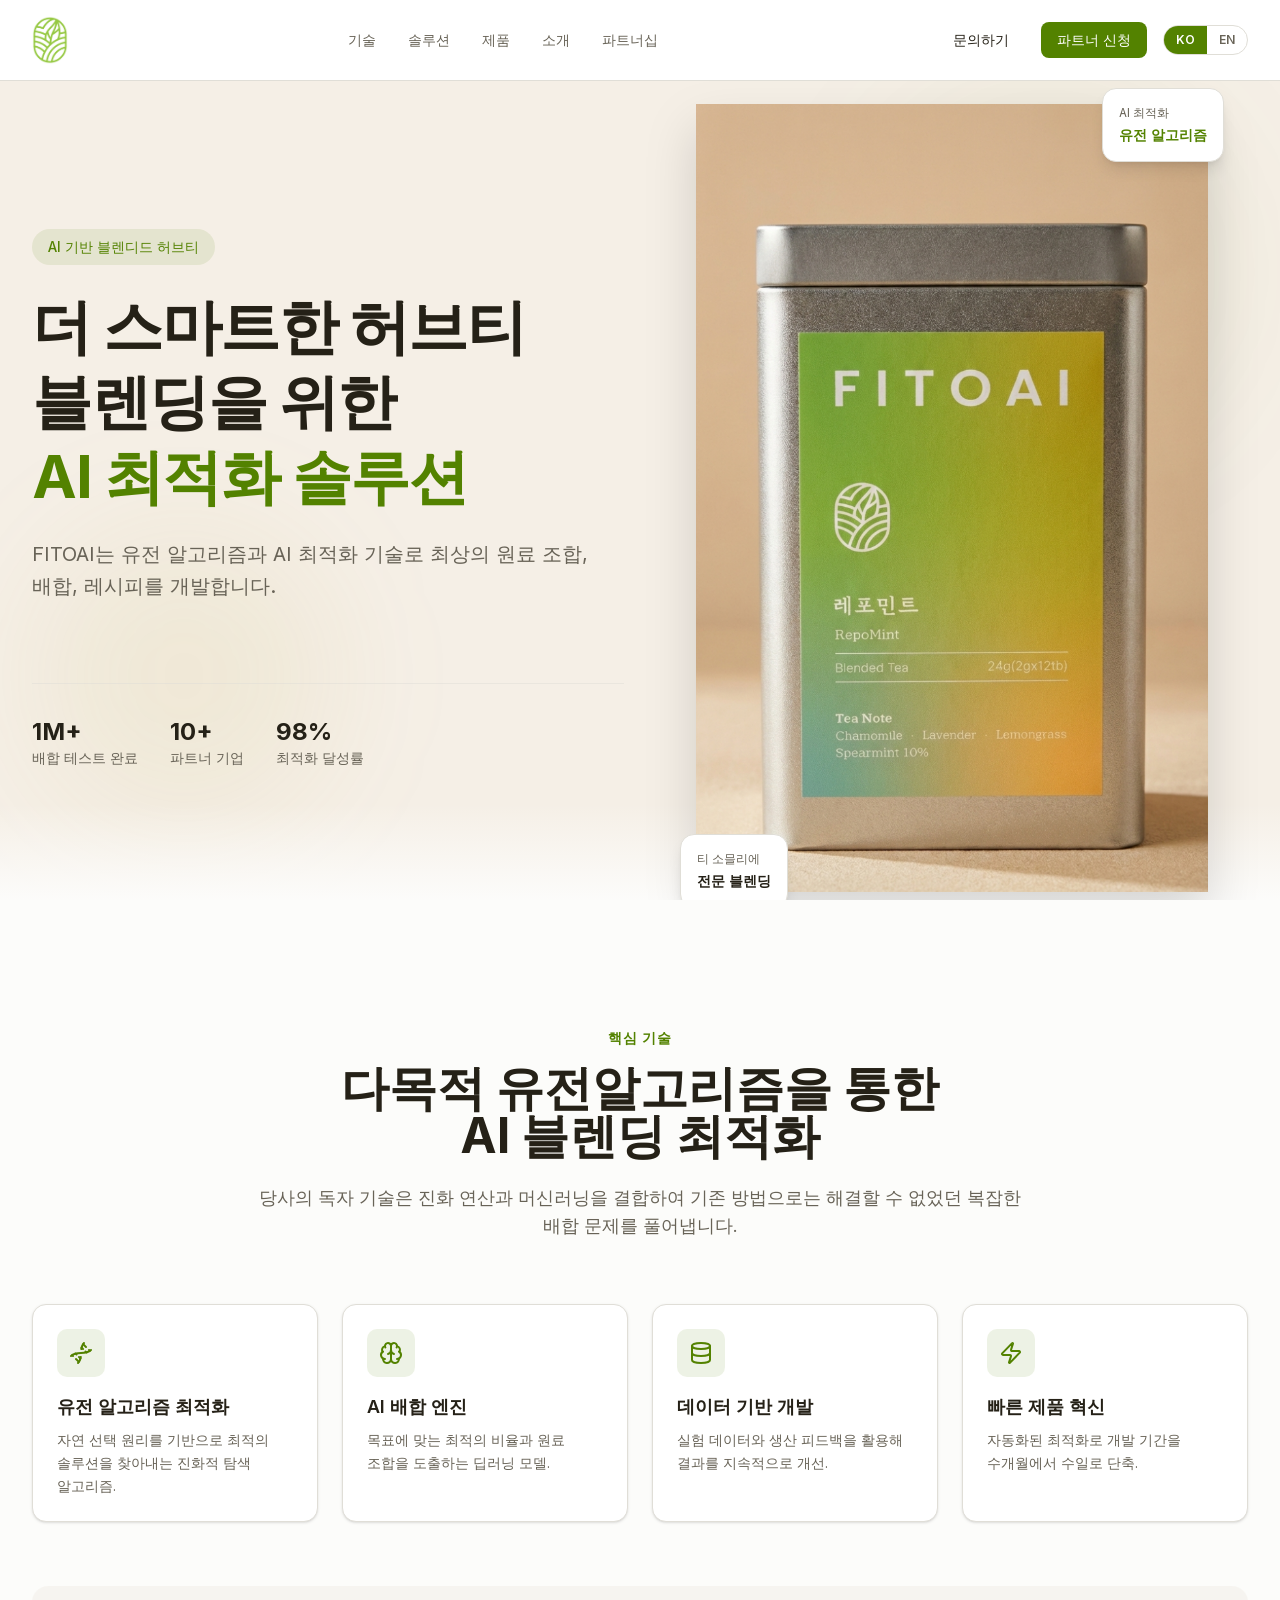
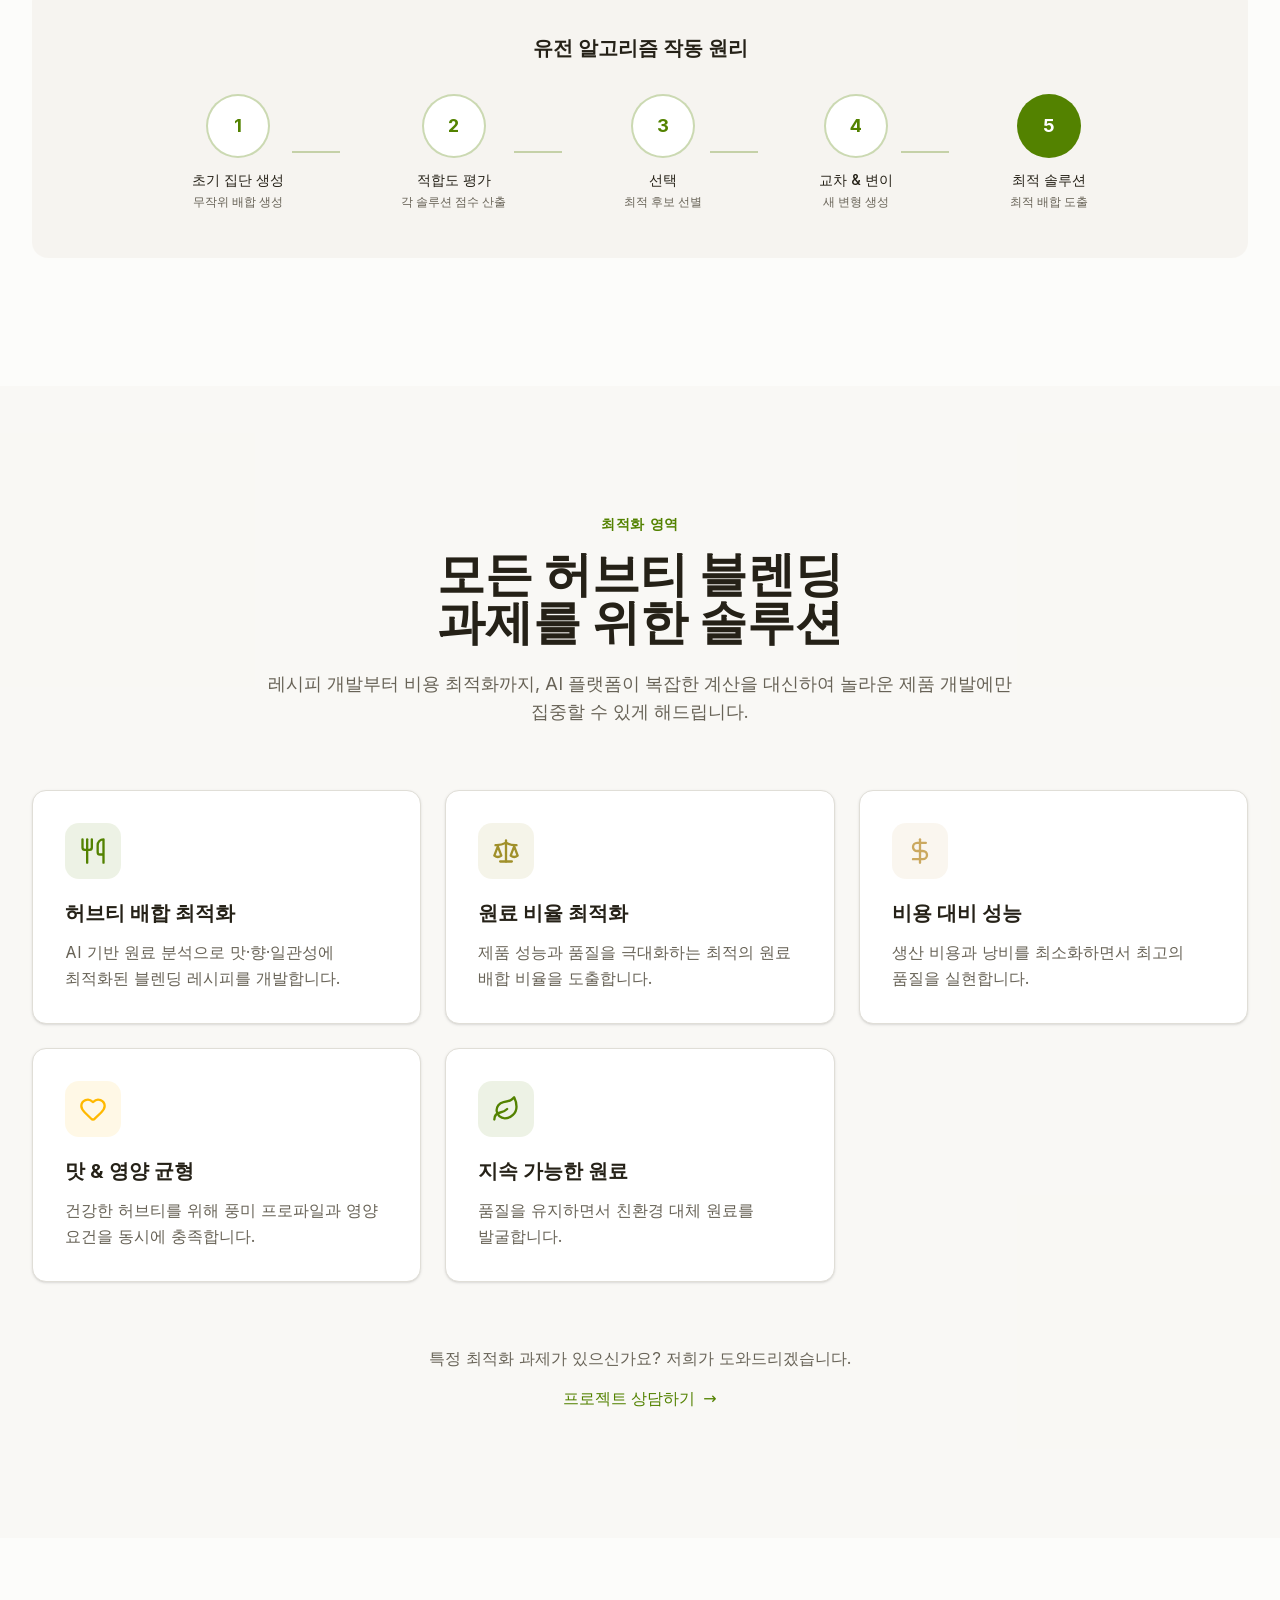
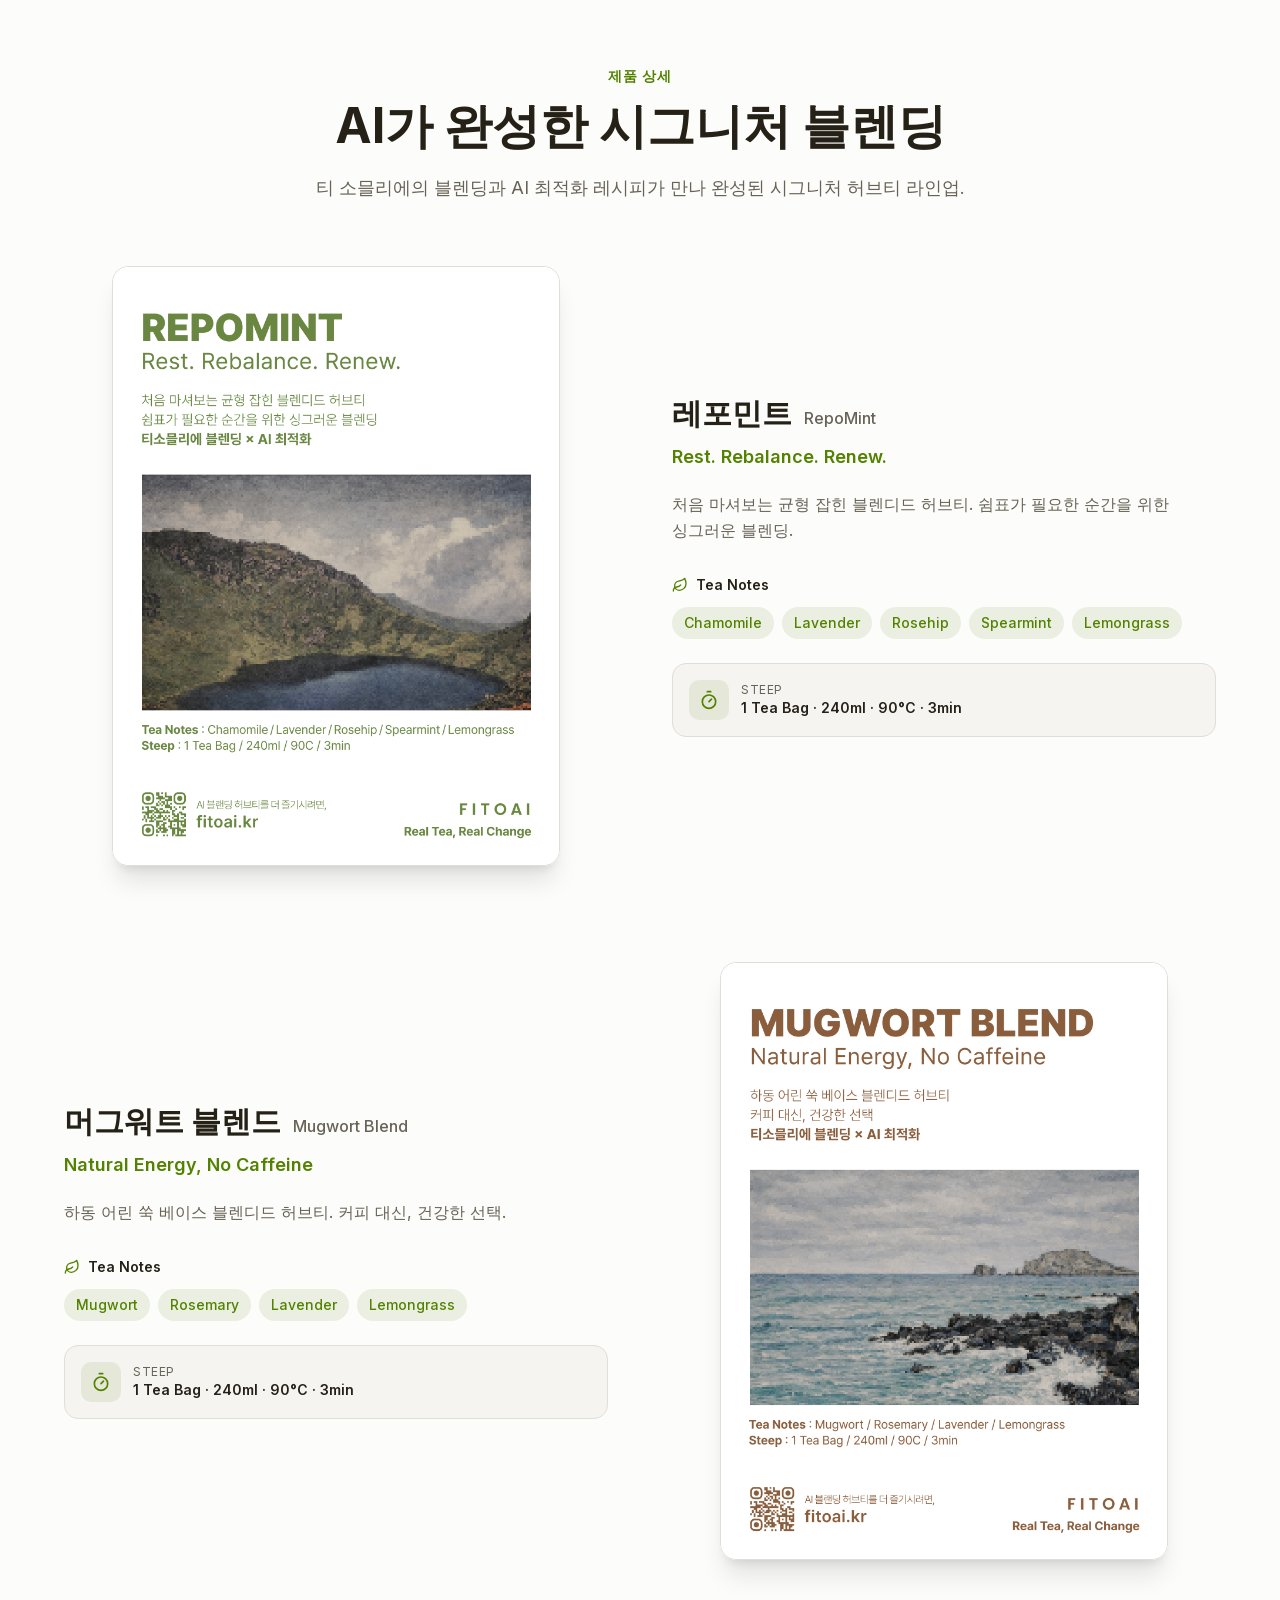
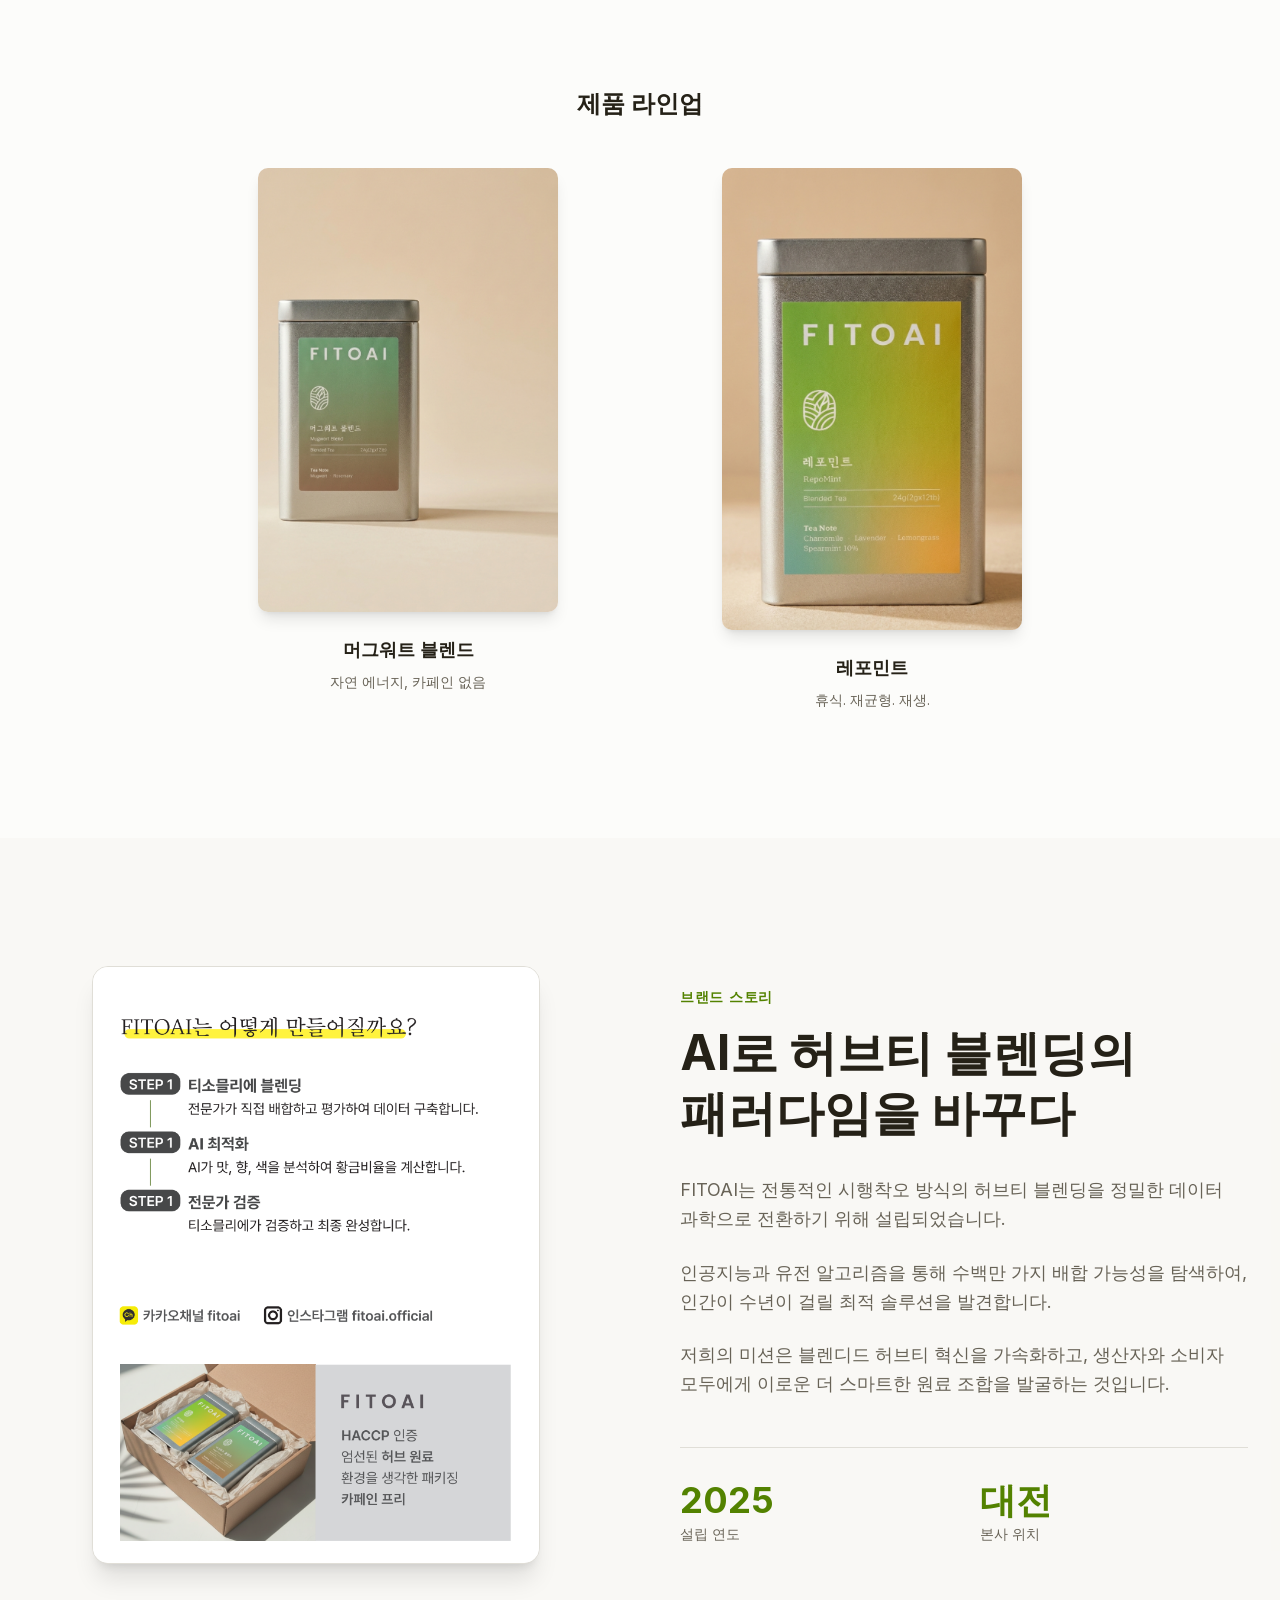
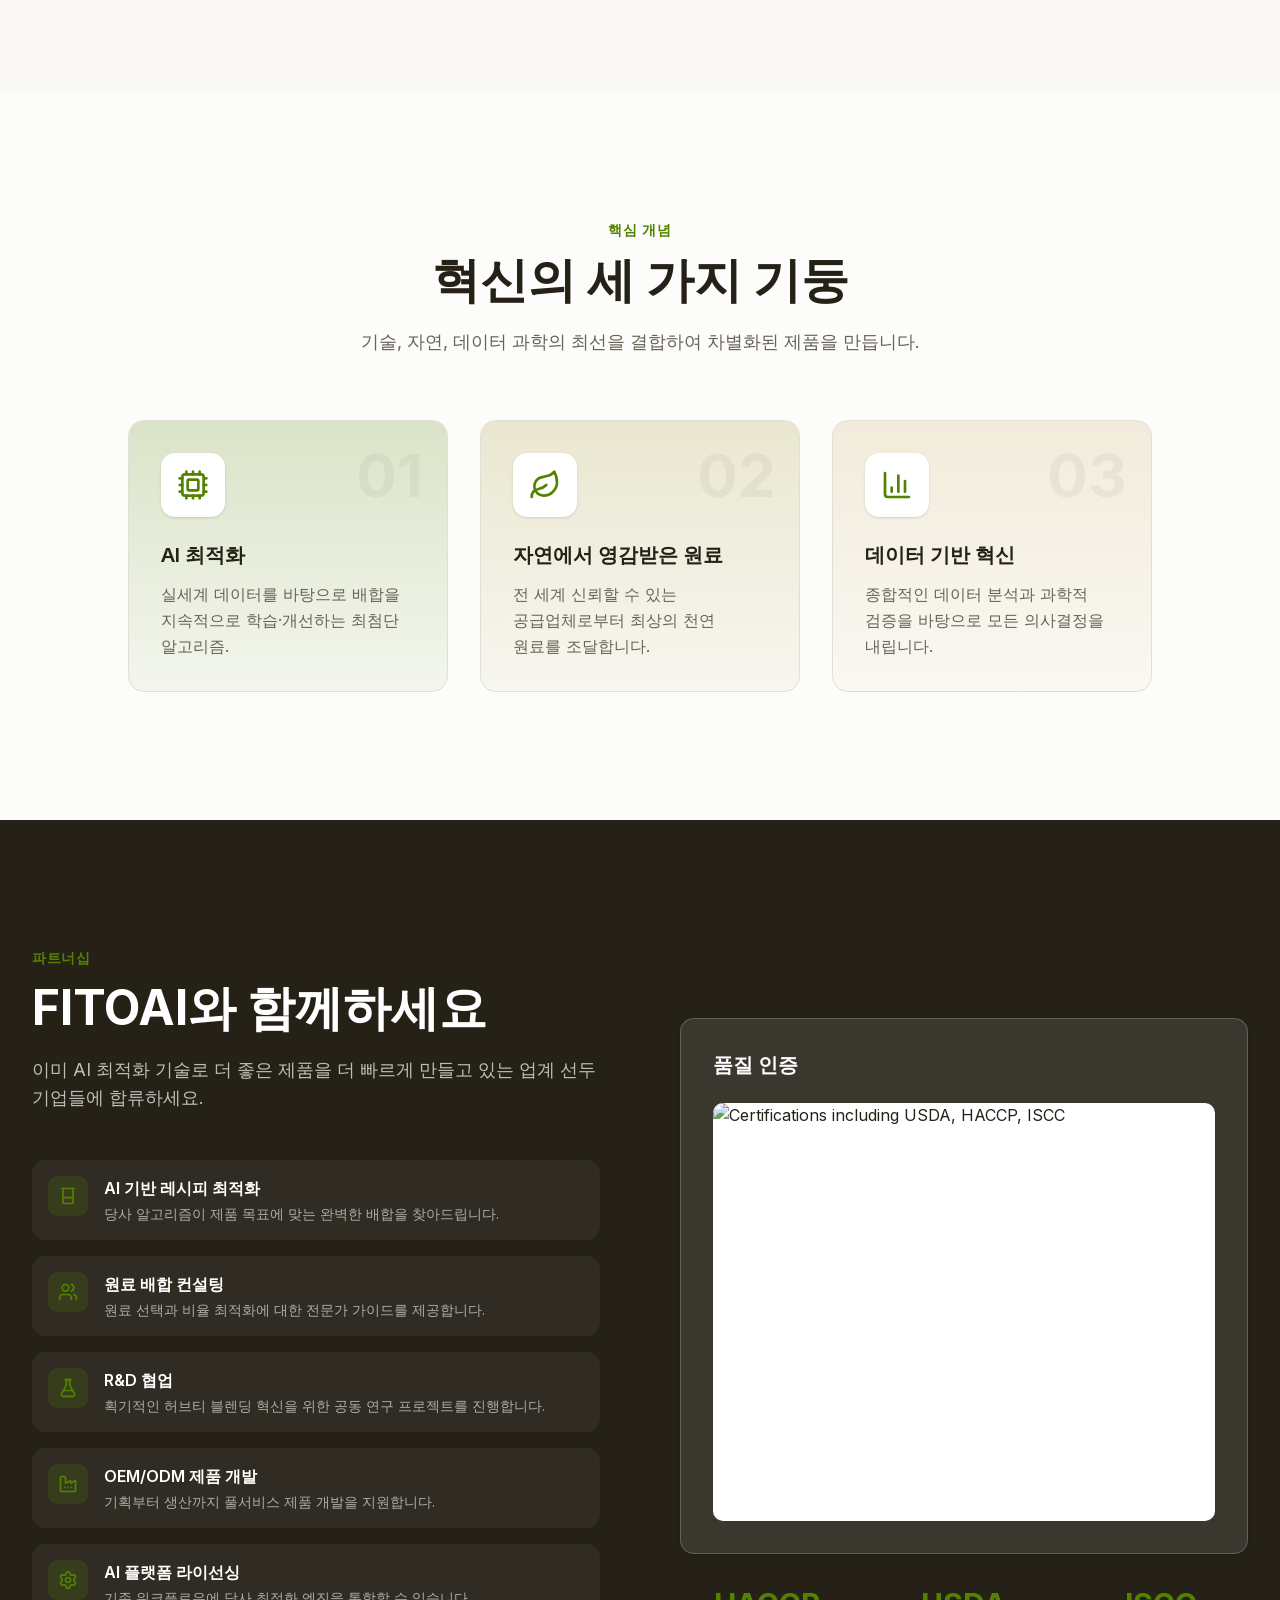
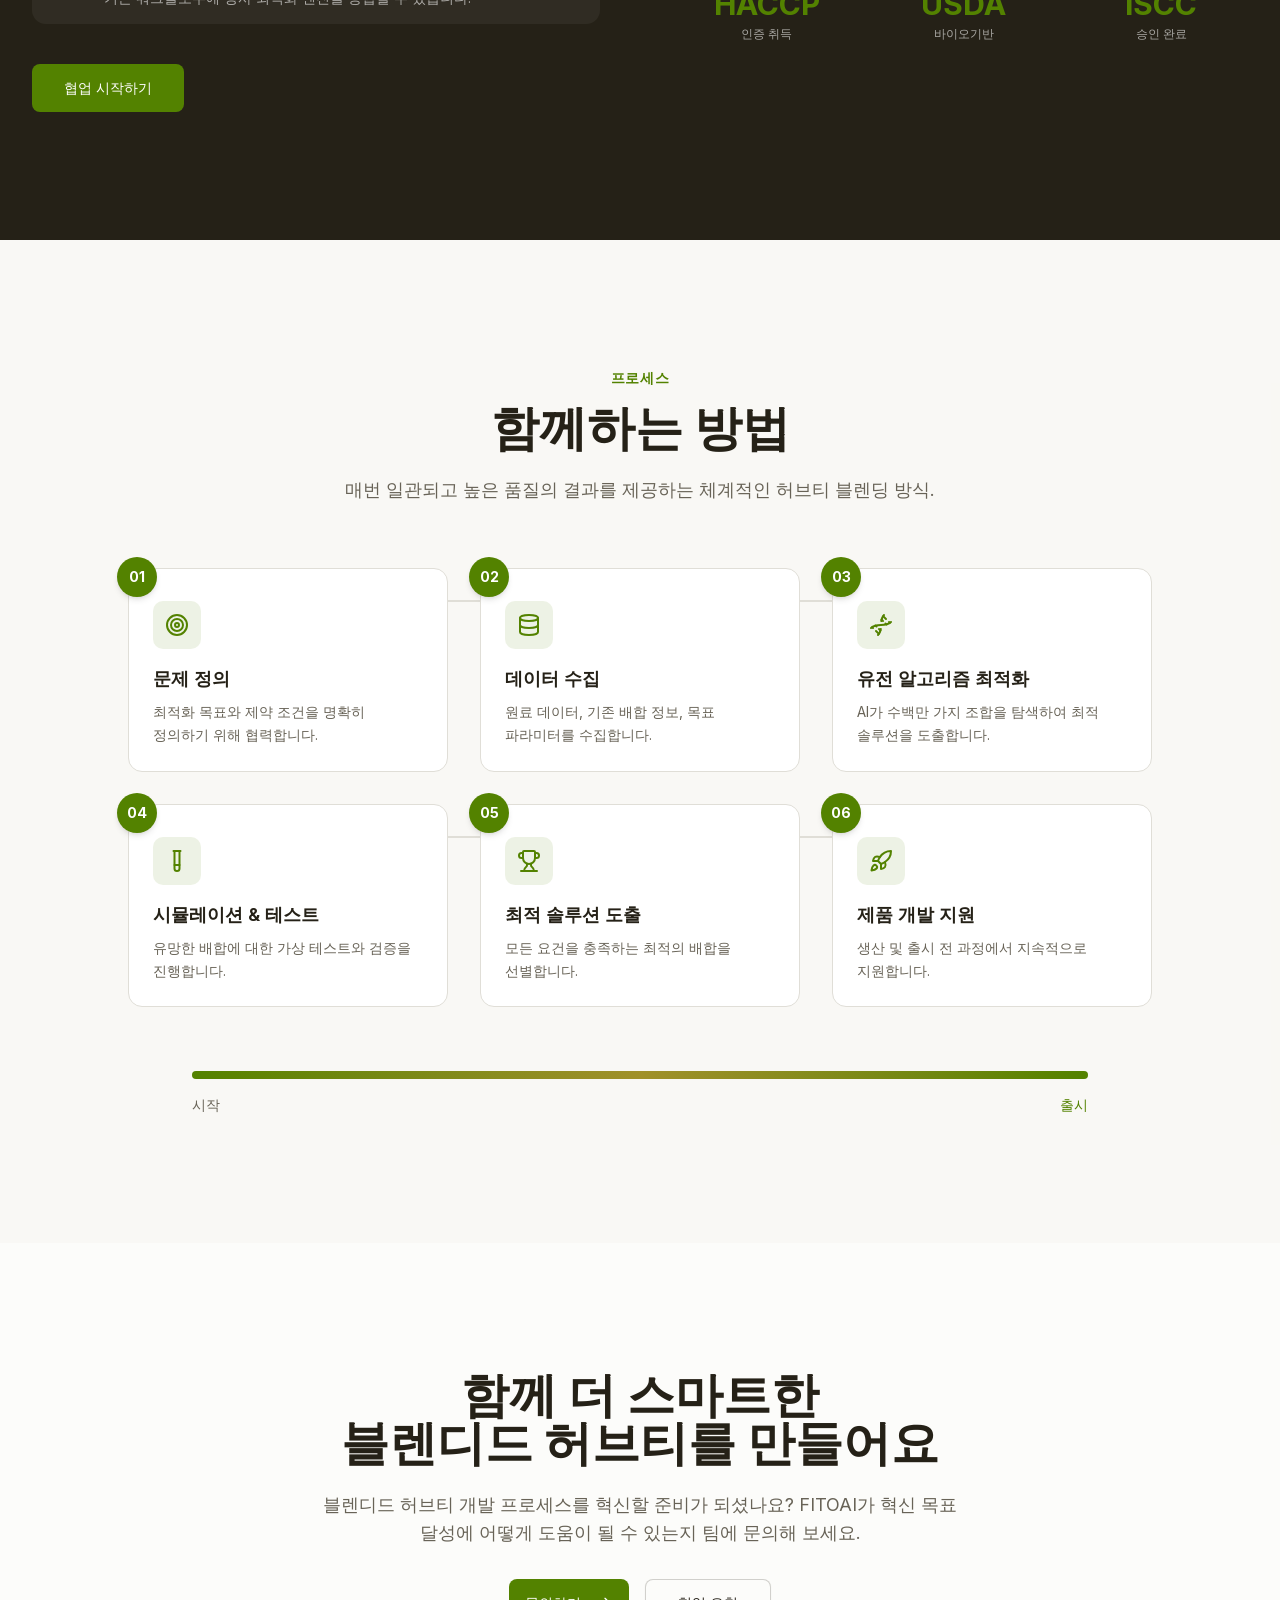
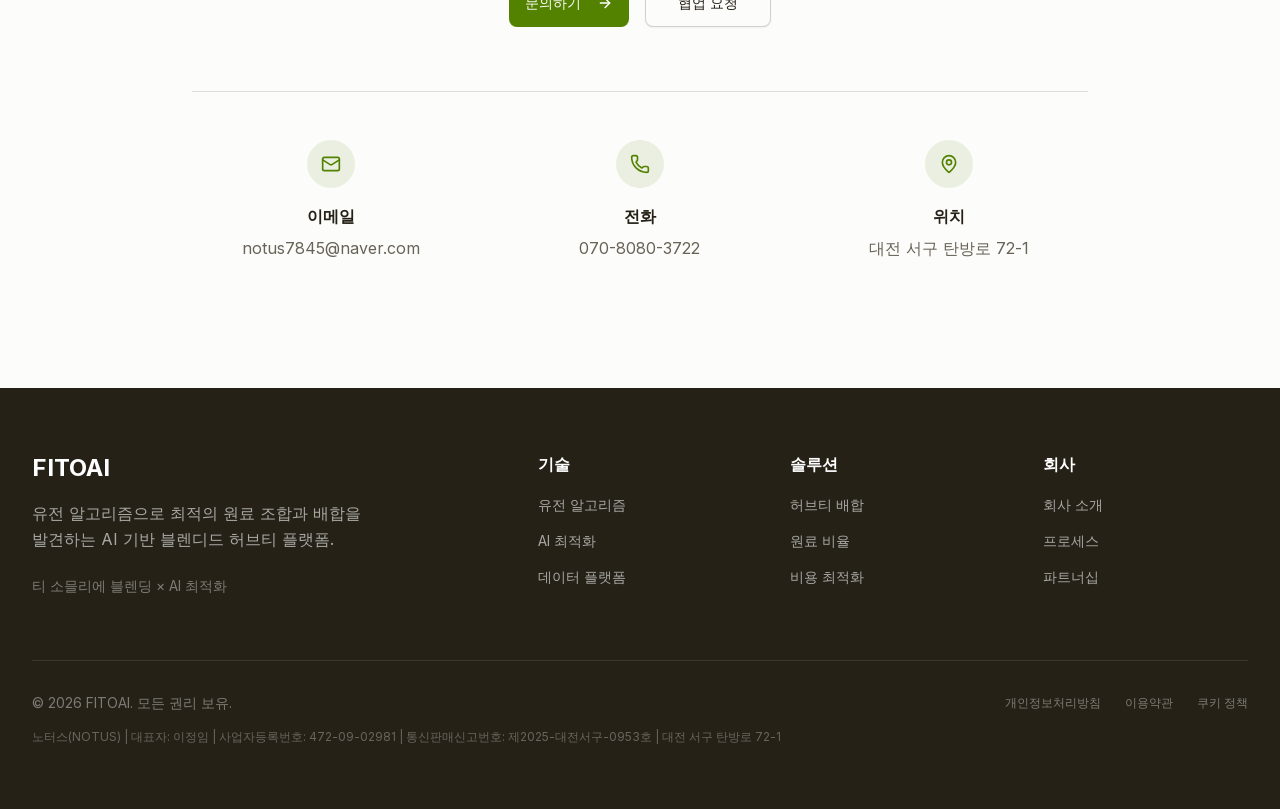
==== commit 2d009c3c: "Deploy: 2026-06-10 05:10" ====
--- a/index.html
+++ b/index.html
@@ -1 +1 @@
-<!DOCTYPE html><!--DTPH9bsVvjnk3h8t7s_xD--><html lang="en"><head><meta charSet="utf-8"/><meta name="viewport" content="width=device-width, initial-scale=1"/><link rel="preload" href="/_next/static/media/0c89a48fa5027cee-s.p.4564287c.woff2" as="font" crossorigin="" type="font/woff2"/><link rel="preload" href="/_next/static/media/83afe278b6a6bb3c-s.p.3a6ba036.woff2" as="font" crossorigin="" type="font/woff2"/><link rel="preload" as="image" href="https://hebbkx1anhila5yf.public.blob.vercel-storage.com/%EB%A0%88%ED%8F%AC_%EB%A9%94%EC%9D%B8-YMqLkvyTMDrcQOFyKwxWMdy5XbOAQk.png"/><link rel="stylesheet" href="/_next/static/chunks/587acff0b6e4b8bc.css" data-precedence="next"/><link rel="stylesheet" href="/_next/static/chunks/bc1411e734800f75.css" data-precedence="next"/><link rel="preload" as="script" fetchPriority="low" href="/_next/static/chunks/b635569ccf531c6f.js"/><script src="/_next/static/chunks/82abf2d65f5428ae.js" async=""></script><script src="/_next/static/chunks/a9c23770ec4804e4.js" async=""></script><script src="/_next/static/chunks/aee6c7720838f8a2.js" async=""></script><script src="/_next/static/chunks/turbopack-aceb9840ea6bd7bf.js" async=""></script><script src="/_next/static/chunks/ff1a16fafef87110.js" async=""></script><script src="/_next/static/chunks/d2be314c3ece3fbe.js" async=""></script><script src="/_next/static/chunks/a624b468970d3cc4.js" async=""></script><script src="/_next/static/chunks/c4e6d3737f54a95c.js" async=""></script><meta name="next-size-adjust" content=""/><title>FITOAI - AI 기반 블렌디드 허브티 &amp; 최적화</title><meta name="description" content="FITOAI는 다목적 유전 알고리즘과 AI 최적화로 최상의 허브티 원료 조합과 블렌딩 레시피를 발견하는 블렌디드 허브티 플랫폼입니다."/><meta name="generator" content="v0.app"/><meta property="og:title" content="FITOAI - AI 기반 블렌디드 허브티 &amp; 최적화"/><meta property="og:description" content="FITOAI는 다목적 유전 알고리즘과 AI 최적화로 최상의 허브티 원료 조합과 블렌딩 레시피를 발견하는 블렌디드 허브티 플랫폼입니다."/><meta property="og:image" content="http://localhost:3000/logo.png"/><meta property="og:image:width" content="140"/><meta property="og:image:height" content="48"/><meta property="og:image:alt" content="FITOAI Logo"/><meta name="twitter:card" content="summary"/><meta name="twitter:title" content="FITOAI - AI 기반 블렌디드 허브티 &amp; 최적화"/><meta name="twitter:description" content="FITOAI는 다목적 유전 알고리즘과 AI 최적화로 최상의 허브티 원료 조합과 블렌딩 레시피를 발견하는 블렌디드 허브티 플랫폼입니다."/><meta name="twitter:image" content="http://localhost:3000/logo.png"/><link rel="icon" href="/logo.png" media="(prefers-color-scheme: light)"/><link rel="icon" href="/logo.png" media="(prefers-color-scheme: dark)"/><link rel="apple-touch-icon" href="/logo.png"/><script src="/_next/static/chunks/a6dad97d9634a72d.js" noModule=""></script></head><body class="inter_5901b7c6-module__ec5Qua__variable space_grotesk_154b09cb-module__lmdqzG__variable font-sans antialiased"><div hidden=""><!--$--><!--/$--></div><main class="min-h-screen bg-background"><header class="fixed top-0 left-0 right-0 z-50 bg-background/80 backdrop-blur-md border-b border-border"><div class="container mx-auto px-4 lg:px-8"><div class="flex items-center justify-between h-16 lg:h-20"><a class="flex items-center gap-2" href="/"><img alt="FITOAI Logo" loading="lazy" width="140" height="48" decoding="async" data-nimg="1" class="h-10 lg:h-12 w-auto" style="color:transparent" src="/logo.png"/></a><nav class="hidden lg:flex items-center gap-8"><a class="text-sm font-medium text-muted-foreground hover:text-foreground transition-colors" href="#technology">기술</a><a class="text-sm font-medium text-muted-foreground hover:text-foreground transition-colors" href="#optimization">솔루션</a><a class="text-sm font-medium text-muted-foreground hover:text-foreground transition-colors" href="#applications">적용 사례</a><a class="text-sm font-medium text-muted-foreground hover:text-foreground transition-colors" href="#story">소개</a><a class="text-sm font-medium text-muted-foreground hover:text-foreground transition-colors" href="#partnership">파트너십</a></nav><div class="hidden lg:flex items-center gap-4"><a href="https://pf.kakao.com/_vQdIX" target="_blank" rel="noopener noreferrer" data-slot="button" class="inline-flex items-center justify-center gap-2 whitespace-nowrap rounded-md font-medium transition-all disabled:pointer-events-none disabled:opacity-50 [&amp;_svg]:pointer-events-none [&amp;_svg:not([class*=&#x27;size-&#x27;])]:size-4 shrink-0 [&amp;_svg]:shrink-0 outline-none focus-visible:border-ring focus-visible:ring-ring/50 focus-visible:ring-[3px] aria-invalid:ring-destructive/20 dark:aria-invalid:ring-destructive/40 aria-invalid:border-destructive hover:bg-accent hover:text-accent-foreground dark:hover:bg-accent/50 h-9 px-4 py-2 has-[&gt;svg]:px-3 text-sm">문의하기</a><a href="https://pf.kakao.com/_vQdIX" target="_blank" rel="noopener noreferrer" data-slot="button" class="inline-flex items-center justify-center gap-2 whitespace-nowrap rounded-md text-sm font-medium transition-all disabled:pointer-events-none disabled:opacity-50 [&amp;_svg]:pointer-events-none [&amp;_svg:not([class*=&#x27;size-&#x27;])]:size-4 shrink-0 [&amp;_svg]:shrink-0 outline-none focus-visible:border-ring focus-visible:ring-ring/50 focus-visible:ring-[3px] aria-invalid:ring-destructive/20 dark:aria-invalid:ring-destructive/40 aria-invalid:border-destructive h-9 px-4 py-2 has-[&gt;svg]:px-3 bg-primary hover:bg-primary/90 text-primary-foreground">파트너 신청</a><div class="flex items-center rounded-full border border-border overflow-hidden text-xs font-semibold"><button class="px-3 py-1.5 transition-colors bg-primary text-primary-foreground">KO</button><button class="px-3 py-1.5 transition-colors text-muted-foreground hover:bg-muted">EN</button></div></div><button class="lg:hidden p-2" aria-label="Toggle menu"><svg xmlns="http://www.w3.org/2000/svg" width="24" height="24" viewBox="0 0 24 24" fill="none" stroke="currentColor" stroke-width="2" stroke-linecap="round" stroke-linejoin="round" class="lucide lucide-menu h-6 w-6" aria-hidden="true"><path d="M4 5h16"></path><path d="M4 12h16"></path><path d="M4 19h16"></path></svg></button></div></div></header><section class="relative min-h-screen pt-20 lg:pt-24 overflow-hidden bg-[#f5efe6]"><div class="absolute inset-0 overflow-hidden"><div class="absolute top-20 right-10 w-96 h-96 bg-primary/5 rounded-full blur-3xl"></div><div class="absolute bottom-20 left-10 w-72 h-72 bg-accent/10 rounded-full blur-3xl"></div></div><div class="container mx-auto px-4 lg:px-8 relative"><div class="grid lg:grid-cols-2 gap-12 lg:gap-8 items-center min-h-[calc(100vh-6rem)]"><div class="flex flex-col justify-center py-12 lg:py-0"><div class="inline-flex items-center gap-2 px-4 py-2 bg-primary/10 rounded-full text-primary text-sm font-medium mb-6 w-fit">AI 기반 블렌디드 허브티</div><h1 class="text-4xl md:text-5xl lg:text-6xl font-bold text-foreground leading-tight tracking-tight mb-6">더 스마트한 허브티 블렌딩을 위한<br/><span class="text-primary">AI 최적화 솔루션</span></h1><p class="text-lg lg:text-xl text-muted-foreground leading-relaxed mb-8 max-w-xl text-pretty">FITOAI는 유전 알고리즘과 첨단 AI 최적화 기술로 최상의 원료 조합, 배합, 레시피를 발견합니다.</p><div class="flex items-center gap-8 mt-12 pt-8 border-t border-border/50"><div><p class="text-2xl font-bold text-foreground">1M+</p><p class="text-sm text-muted-foreground">배합 테스트 완료</p></div><div><p class="text-2xl font-bold text-foreground">50+</p><p class="text-sm text-muted-foreground">파트너 기업</p></div><div><p class="text-2xl font-bold text-foreground">98%</p><p class="text-sm text-muted-foreground">최적화 달성률</p></div></div></div><div class="relative flex items-center justify-center"><div class="relative w-full max-w-lg mx-auto"><div class="relative z-10"><img alt="FITOAI RepoMint Product" width="600" height="800" decoding="async" data-nimg="1" class="w-full h-auto drop-shadow-2xl" style="color:transparent" src="https://hebbkx1anhila5yf.public.blob.vercel-storage.com/%EB%A0%88%ED%8F%AC_%EB%A9%94%EC%9D%B8-YMqLkvyTMDrcQOFyKwxWMdy5XbOAQk.png"/></div><div class="absolute -top-4 -right-4 bg-card rounded-xl p-4 shadow-lg border border-border"><p class="text-xs text-muted-foreground mb-1">AI 최적화</p><p class="text-sm font-semibold text-primary">유전 알고리즘</p></div><div class="absolute -bottom-4 -left-4 bg-card rounded-xl p-4 shadow-lg border border-border"><p class="text-xs text-muted-foreground mb-1">티 소믈리에</p><p class="text-sm font-semibold text-foreground">전문 블렌딩</p></div></div></div></div></div><div class="absolute bottom-0 left-0 right-0 h-24 bg-gradient-to-t from-background to-transparent"></div></section><section id="technology" class="py-24 lg:py-32 bg-background"><div class="container mx-auto px-4 lg:px-8"><div class="max-w-3xl mx-auto text-center mb-16"><p class="text-sm font-semibold text-primary uppercase tracking-wider mb-4">핵심 기술</p><h2 class="text-3xl md:text-4xl lg:text-5xl font-bold text-foreground mb-6"><span>다목적 유전알고리즘을 통한<br/></span><span>AI 블렌딩 최적화</span></h2><p class="text-lg text-muted-foreground text-pretty">당사의 독자 기술은 진화 연산과 머신러닝을 결합하여 기존 방법으로는 해결할 수 없었던 복잡한 배합 문제를 풀어냅니다.</p></div><div class="grid md:grid-cols-2 lg:grid-cols-4 gap-6 mb-16"><div data-slot="card" class="text-card-foreground flex flex-col rounded-xl border shadow-sm group bg-card hover:shadow-lg transition-all duration-300 border-border hover:border-primary/30"><div data-slot="card-content" class="p-6"><div class="w-12 h-12 bg-primary/10 rounded-lg flex items-center justify-center mb-4 group-hover:bg-primary/20 transition-colors"><svg xmlns="http://www.w3.org/2000/svg" width="24" height="24" viewBox="0 0 24 24" fill="none" stroke="currentColor" stroke-width="2" stroke-linecap="round" stroke-linejoin="round" class="lucide lucide-dna w-6 h-6 text-primary" aria-hidden="true"><path d="m10 16 1.5 1.5"></path><path d="m14 8-1.5-1.5"></path><path d="M15 2c-1.798 1.998-2.518 3.995-2.807 5.993"></path><path d="m16.5 10.5 1 1"></path><path d="m17 6-2.891-2.891"></path><path d="M2 15c6.667-6 13.333 0 20-6"></path><path d="m20 9 .891.891"></path><path d="M3.109 14.109 4 15"></path><path d="m6.5 12.5 1 1"></path><path d="m7 18 2.891 2.891"></path><path d="M9 22c1.798-1.998 2.518-3.995 2.807-5.993"></path></svg></div><h3 class="text-lg font-semibold text-foreground mb-2">유전 알고리즘 최적화</h3><p class="text-sm text-muted-foreground leading-relaxed">자연 선택 원리를 기반으로 최적의 솔루션을 찾아내는 진화적 탐색 알고리즘.</p></div></div><div data-slot="card" class="text-card-foreground flex flex-col rounded-xl border shadow-sm group bg-card hover:shadow-lg transition-all duration-300 border-border hover:border-primary/30"><div data-slot="card-content" class="p-6"><div class="w-12 h-12 bg-primary/10 rounded-lg flex items-center justify-center mb-4 group-hover:bg-primary/20 transition-colors"><svg xmlns="http://www.w3.org/2000/svg" width="24" height="24" viewBox="0 0 24 24" fill="none" stroke="currentColor" stroke-width="2" stroke-linecap="round" stroke-linejoin="round" class="lucide lucide-brain w-6 h-6 text-primary" aria-hidden="true"><path d="M12 18V5"></path><path d="M15 13a4.17 4.17 0 0 1-3-4 4.17 4.17 0 0 1-3 4"></path><path d="M17.598 6.5A3 3 0 1 0 12 5a3 3 0 1 0-5.598 1.5"></path><path d="M17.997 5.125a4 4 0 0 1 2.526 5.77"></path><path d="M18 18a4 4 0 0 0 2-7.464"></path><path d="M19.967 17.483A4 4 0 1 1 12 18a4 4 0 1 1-7.967-.517"></path><path d="M6 18a4 4 0 0 1-2-7.464"></path><path d="M6.003 5.125a4 4 0 0 0-2.526 5.77"></path></svg></div><h3 class="text-lg font-semibold text-foreground mb-2">AI 배합 엔진</h3><p class="text-sm text-muted-foreground leading-relaxed">목표에 맞는 최적의 비율과 원료 조합을 도출하는 딥러닝 모델.</p></div></div><div data-slot="card" class="text-card-foreground flex flex-col rounded-xl border shadow-sm group bg-card hover:shadow-lg transition-all duration-300 border-border hover:border-primary/30"><div data-slot="card-content" class="p-6"><div class="w-12 h-12 bg-primary/10 rounded-lg flex items-center justify-center mb-4 group-hover:bg-primary/20 transition-colors"><svg xmlns="http://www.w3.org/2000/svg" width="24" height="24" viewBox="0 0 24 24" fill="none" stroke="currentColor" stroke-width="2" stroke-linecap="round" stroke-linejoin="round" class="lucide lucide-database w-6 h-6 text-primary" aria-hidden="true"><ellipse cx="12" cy="5" rx="9" ry="3"></ellipse><path d="M3 5V19A9 3 0 0 0 21 19V5"></path><path d="M3 12A9 3 0 0 0 21 12"></path></svg></div><h3 class="text-lg font-semibold text-foreground mb-2">데이터 기반 개발</h3><p class="text-sm text-muted-foreground leading-relaxed">실험 데이터와 생산 피드백을 활용해 결과를 지속적으로 개선.</p></div></div><div data-slot="card" class="text-card-foreground flex flex-col rounded-xl border shadow-sm group bg-card hover:shadow-lg transition-all duration-300 border-border hover:border-primary/30"><div data-slot="card-content" class="p-6"><div class="w-12 h-12 bg-primary/10 rounded-lg flex items-center justify-center mb-4 group-hover:bg-primary/20 transition-colors"><svg xmlns="http://www.w3.org/2000/svg" width="24" height="24" viewBox="0 0 24 24" fill="none" stroke="currentColor" stroke-width="2" stroke-linecap="round" stroke-linejoin="round" class="lucide lucide-zap w-6 h-6 text-primary" aria-hidden="true"><path d="M4 14a1 1 0 0 1-.78-1.63l9.9-10.2a.5.5 0 0 1 .86.46l-1.92 6.02A1 1 0 0 0 13 10h7a1 1 0 0 1 .78 1.63l-9.9 10.2a.5.5 0 0 1-.86-.46l1.92-6.02A1 1 0 0 0 11 14z"></path></svg></div><h3 class="text-lg font-semibold text-foreground mb-2">빠른 제품 혁신</h3><p class="text-sm text-muted-foreground leading-relaxed">자동화된 최적화로 개발 기간을 수개월에서 수일로 단축.</p></div></div></div><div class="bg-muted/50 rounded-2xl p-8 lg:p-12"><div class="max-w-4xl mx-auto"><h3 class="text-xl font-semibold text-foreground text-center mb-8">유전 알고리즘 작동 원리</h3><div class="flex flex-col lg:flex-row items-center justify-between gap-4"><div class="flex items-center"><div class="flex flex-col items-center"><div class="w-16 h-16 rounded-full flex items-center justify-center text-lg font-bold bg-card border-2 border-primary/30 text-primary">1</div><p class="text-sm font-medium text-foreground mt-3 text-center">초기 집단 생성</p><p class="text-xs text-muted-foreground mt-1 text-center">무작위 배합 생성</p></div><div class="hidden lg:block w-12 h-0.5 bg-primary/30 mx-2"></div></div><div class="flex items-center"><div class="flex flex-col items-center"><div class="w-16 h-16 rounded-full flex items-center justify-center text-lg font-bold bg-card border-2 border-primary/30 text-primary">2</div><p class="text-sm font-medium text-foreground mt-3 text-center">적합도 평가</p><p class="text-xs text-muted-foreground mt-1 text-center">각 솔루션 점수 산출</p></div><div class="hidden lg:block w-12 h-0.5 bg-primary/30 mx-2"></div></div><div class="flex items-center"><div class="flex flex-col items-center"><div class="w-16 h-16 rounded-full flex items-center justify-center text-lg font-bold bg-card border-2 border-primary/30 text-primary">3</div><p class="text-sm font-medium text-foreground mt-3 text-center">선택</p><p class="text-xs text-muted-foreground mt-1 text-center">최적 후보 선별</p></div><div class="hidden lg:block w-12 h-0.5 bg-primary/30 mx-2"></div></div><div class="flex items-center"><div class="flex flex-col items-center"><div class="w-16 h-16 rounded-full flex items-center justify-center text-lg font-bold bg-card border-2 border-primary/30 text-primary">4</div><p class="text-sm font-medium text-foreground mt-3 text-center">교차 &amp; 변이</p><p class="text-xs text-muted-foreground mt-1 text-center">새 변형 생성</p></div><div class="hidden lg:block w-12 h-0.5 bg-primary/30 mx-2"></div></div><div class="flex items-center"><div class="flex flex-col items-center"><div class="w-16 h-16 rounded-full flex items-center justify-center text-lg font-bold bg-primary text-primary-foreground">5</div><p class="text-sm font-medium text-foreground mt-3 text-center">최적 솔루션</p><p class="text-xs text-muted-foreground mt-1 text-center">최적 배합 도출</p></div></div></div><div class="grid grid-cols-3 gap-8 mt-12 pt-8 border-t border-border"><div class="text-center"><div class="flex items-center justify-center gap-2 mb-2"><svg xmlns="http://www.w3.org/2000/svg" width="24" height="24" viewBox="0 0 24 24" fill="none" stroke="currentColor" stroke-width="2" stroke-linecap="round" stroke-linejoin="round" class="lucide lucide-trending-up w-5 h-5 text-primary" aria-hidden="true"><path d="M16 7h6v6"></path><path d="m22 7-8.5 8.5-5-5L2 17"></path></svg><span class="text-2xl font-bold text-foreground">10,000x</span></div><p class="text-sm text-muted-foreground">수동 테스트 대비 속도</p></div><div class="text-center"><div class="flex items-center justify-center gap-2 mb-2"><svg xmlns="http://www.w3.org/2000/svg" width="24" height="24" viewBox="0 0 24 24" fill="none" stroke="currentColor" stroke-width="2" stroke-linecap="round" stroke-linejoin="round" class="lucide lucide-cpu w-5 h-5 text-primary" aria-hidden="true"><path d="M12 20v2"></path><path d="M12 2v2"></path><path d="M17 20v2"></path><path d="M17 2v2"></path><path d="M2 12h2"></path><path d="M2 17h2"></path><path d="M2 7h2"></path><path d="M20 12h2"></path><path d="M20 17h2"></path><path d="M20 7h2"></path><path d="M7 20v2"></path><path d="M7 2v2"></path><rect x="4" y="4" width="16" height="16" rx="2"></rect><rect x="8" y="8" width="8" height="8" rx="1"></rect></svg><span class="text-2xl font-bold text-foreground">1M+</span></div><p class="text-sm text-muted-foreground">조합 평가 횟수</p></div><div class="text-center"><div class="flex items-center justify-center gap-2 mb-2"><svg xmlns="http://www.w3.org/2000/svg" width="24" height="24" viewBox="0 0 24 24" fill="none" stroke="currentColor" stroke-width="2" stroke-linecap="round" stroke-linejoin="round" class="lucide lucide-dna w-5 h-5 text-primary" aria-hidden="true"><path d="m10 16 1.5 1.5"></path><path d="m14 8-1.5-1.5"></path><path d="M15 2c-1.798 1.998-2.518 3.995-2.807 5.993"></path><path d="m16.5 10.5 1 1"></path><path d="m17 6-2.891-2.891"></path><path d="M2 15c6.667-6 13.333 0 20-6"></path><path d="m20 9 .891.891"></path><path d="M3.109 14.109 4 15"></path><path d="m6.5 12.5 1 1"></path><path d="m7 18 2.891 2.891"></path><path d="M9 22c1.798-1.998 2.518-3.995 2.807-5.993"></path></svg><span class="text-2xl font-bold text-foreground">99.2%</span></div><p class="text-sm text-muted-foreground">최적화 정확도</p></div></div></div></div></div></section><section id="optimization" class="py-24 lg:py-32 bg-muted/30"><div class="container mx-auto px-4 lg:px-8"><div class="max-w-3xl mx-auto text-center mb-16"><p class="text-sm font-semibold text-primary uppercase tracking-wider mb-4">최적화 영역</p><h2 class="text-3xl md:text-4xl lg:text-5xl font-bold text-foreground mb-6"><span>모든 허브티 블렌딩<br/></span><span>과제를 위한 솔루션</span></h2><p class="text-lg text-muted-foreground text-pretty">레시피 개발부터 비용 최적화까지, AI 플랫폼이 복잡한 계산을 대신하여 놀라운 제품 개발에만 집중할 수 있게 해드립니다.</p></div><div class="grid md:grid-cols-2 lg:grid-cols-3 gap-6"><div data-slot="card" class="text-card-foreground flex flex-col rounded-xl border shadow-sm group bg-card hover:shadow-xl transition-all duration-300 border-border hover:border-primary/30"><div data-slot="card-content" class="p-8"><div class="w-14 h-14 bg-primary/10 rounded-xl flex items-center justify-center mb-5 group-hover:scale-110 transition-transform"><svg xmlns="http://www.w3.org/2000/svg" width="24" height="24" viewBox="0 0 24 24" fill="none" stroke="currentColor" stroke-width="2" stroke-linecap="round" stroke-linejoin="round" class="lucide lucide-utensils w-7 h-7 text-primary" aria-hidden="true"><path d="M3 2v7c0 1.1.9 2 2 2h4a2 2 0 0 0 2-2V2"></path><path d="M7 2v20"></path><path d="M21 15V2a5 5 0 0 0-5 5v6c0 1.1.9 2 2 2h3Zm0 0v7"></path></svg></div><h3 class="text-xl font-semibold text-foreground mb-3">허브티 배합 최적화</h3><p class="text-muted-foreground leading-relaxed">AI 기반 원료 분석으로 맛·향·일관성에 최적화된 블렌딩 레시피를 개발합니다.</p></div></div><div data-slot="card" class="text-card-foreground flex flex-col rounded-xl border shadow-sm group bg-card hover:shadow-xl transition-all duration-300 border-border hover:border-primary/30"><div data-slot="card-content" class="p-8"><div class="w-14 h-14 bg-chart-2/10 rounded-xl flex items-center justify-center mb-5 group-hover:scale-110 transition-transform"><svg xmlns="http://www.w3.org/2000/svg" width="24" height="24" viewBox="0 0 24 24" fill="none" stroke="currentColor" stroke-width="2" stroke-linecap="round" stroke-linejoin="round" class="lucide lucide-scale w-7 h-7 text-chart-2" aria-hidden="true"><path d="M12 3v18"></path><path d="m19 8 3 8a5 5 0 0 1-6 0zV7"></path><path d="M3 7h1a17 17 0 0 0 8-2 17 17 0 0 0 8 2h1"></path><path d="m5 8 3 8a5 5 0 0 1-6 0zV7"></path><path d="M7 21h10"></path></svg></div><h3 class="text-xl font-semibold text-foreground mb-3">원료 비율 최적화</h3><p class="text-muted-foreground leading-relaxed">제품 성능과 품질을 극대화하는 최적의 원료 배합 비율을 도출합니다.</p></div></div><div data-slot="card" class="text-card-foreground flex flex-col rounded-xl border shadow-sm group bg-card hover:shadow-xl transition-all duration-300 border-border hover:border-primary/30"><div data-slot="card-content" class="p-8"><div class="w-14 h-14 bg-chart-3/10 rounded-xl flex items-center justify-center mb-5 group-hover:scale-110 transition-transform"><svg xmlns="http://www.w3.org/2000/svg" width="24" height="24" viewBox="0 0 24 24" fill="none" stroke="currentColor" stroke-width="2" stroke-linecap="round" stroke-linejoin="round" class="lucide lucide-dollar-sign w-7 h-7 text-chart-3" aria-hidden="true"><line x1="12" x2="12" y1="2" y2="22"></line><path d="M17 5H9.5a3.5 3.5 0 0 0 0 7h5a3.5 3.5 0 0 1 0 7H6"></path></svg></div><h3 class="text-xl font-semibold text-foreground mb-3">비용 대비 성능</h3><p class="text-muted-foreground leading-relaxed">생산 비용과 낭비를 최소화하면서 최고의 품질을 실현합니다.</p></div></div><div data-slot="card" class="text-card-foreground flex flex-col rounded-xl border shadow-sm group bg-card hover:shadow-xl transition-all duration-300 border-border hover:border-primary/30"><div data-slot="card-content" class="p-8"><div class="w-14 h-14 bg-chart-4/10 rounded-xl flex items-center justify-center mb-5 group-hover:scale-110 transition-transform"><svg xmlns="http://www.w3.org/2000/svg" width="24" height="24" viewBox="0 0 24 24" fill="none" stroke="currentColor" stroke-width="2" stroke-linecap="round" stroke-linejoin="round" class="lucide lucide-heart w-7 h-7 text-chart-4" aria-hidden="true"><path d="M2 9.5a5.5 5.5 0 0 1 9.591-3.676.56.56 0 0 0 .818 0A5.49 5.49 0 0 1 22 9.5c0 2.29-1.5 4-3 5.5l-5.492 5.313a2 2 0 0 1-3 .019L5 15c-1.5-1.5-3-3.2-3-5.5"></path></svg></div><h3 class="text-xl font-semibold text-foreground mb-3">맛 &amp; 영양 균형</h3><p class="text-muted-foreground leading-relaxed">건강한 허브티를 위해 풍미 프로파일과 영양 요건을 동시에 충족합니다.</p></div></div><div data-slot="card" class="text-card-foreground flex flex-col rounded-xl border shadow-sm group bg-card hover:shadow-xl transition-all duration-300 border-border hover:border-primary/30 md:col-span-2 lg:col-span-1"><div data-slot="card-content" class="p-8"><div class="w-14 h-14 bg-chart-1/10 rounded-xl flex items-center justify-center mb-5 group-hover:scale-110 transition-transform"><svg xmlns="http://www.w3.org/2000/svg" width="24" height="24" viewBox="0 0 24 24" fill="none" stroke="currentColor" stroke-width="2" stroke-linecap="round" stroke-linejoin="round" class="lucide lucide-leaf w-7 h-7 text-chart-1" aria-hidden="true"><path d="M11 20A7 7 0 0 1 9.8 6.1C15.5 5 17 4.48 19 2c1 2 2 4.18 2 8 0 5.5-4.78 10-10 10Z"></path><path d="M2 21c0-3 1.85-5.36 5.08-6C9.5 14.52 12 13 13 12"></path></svg></div><h3 class="text-xl font-semibold text-foreground mb-3">지속 가능한 원료</h3><p class="text-muted-foreground leading-relaxed">품질을 유지하면서 친환경 대체 원료를 발굴합니다.</p></div></div></div><div class="mt-16 text-center"><p class="text-muted-foreground mb-4">특정 최적화 과제가 있으신가요? 저희가 도와드리겠습니다.</p><a href="https://pf.kakao.com/_vQdIX" target="_blank" rel="noopener noreferrer" class="inline-flex items-center text-primary font-medium hover:underline">프로젝트 상담하기<span class="ml-2">→</span></a></div></div></section><section id="applications" class="py-24 lg:py-32 bg-background"><div class="container mx-auto px-4 lg:px-8"><div class="max-w-3xl mx-auto text-center mb-16"><p class="text-sm font-semibold text-primary uppercase tracking-wider mb-4">적용 사례</p><h2 class="text-3xl md:text-4xl lg:text-5xl font-bold text-foreground mb-6 text-balance">실제 제품, 실제 성과</h2><p class="text-lg text-muted-foreground text-pretty">FITOAI 기술이 아이디어를 소비자가 사랑하는 프리미엄 제품으로 어떻게 변환하는지 확인하세요.</p></div><div class="grid md:grid-cols-2 gap-8"><div data-slot="card" class="text-card-foreground flex flex-col rounded-xl border shadow-sm group overflow-hidden bg-card border-border hover:shadow-xl transition-all duration-500"><div class="aspect-[16/10] overflow-hidden"><img alt="프리미엄 허브티" loading="lazy" width="800" height="500" decoding="async" data-nimg="1" class="w-full h-full object-cover group-hover:scale-105 transition-transform duration-500" style="color:transparent" src="https://hebbkx1anhila5yf.public.blob.vercel-storage.com/%ED%8B%B0%EB%B0%B1%20%EC%9D%B4%EB%AF%B8%EC%A7%80-NNdnIrb5IaVfw10OSRFgKU3M0lTzhI.png"/></div><div data-slot="card-content" class="p-6"><h3 class="text-xl font-semibold text-foreground mb-2">프리미엄 허브티</h3><p class="text-muted-foreground">전통 티 소믈리에 전문성과 유전 알고리즘 배합을 결합한 AI 최적화 블렌드.</p></div></div><div data-slot="card" class="text-card-foreground flex flex-col rounded-xl border shadow-sm group overflow-hidden bg-card border-border hover:shadow-xl transition-all duration-500"><div class="aspect-[16/10] overflow-hidden"><img alt="기프트 박스 컬렉션" loading="lazy" width="800" height="500" decoding="async" data-nimg="1" class="w-full h-full object-cover group-hover:scale-105 transition-transform duration-500" style="color:transparent" src="https://hebbkx1anhila5yf.public.blob.vercel-storage.com/%EB%B0%95%EC%8A%A4%EC%95%883-x9tczuEviCkUKM9rzqLQGiLcg3wa07.png"/></div><div data-slot="card-content" class="p-6"><h3 class="text-xl font-semibold text-foreground mb-2">기프트 박스 컬렉션</h3><p class="text-muted-foreground">친환경 패키징으로 최적의 선물 경험을 선사하도록 기획된 큐레이션 제품 세트.</p></div></div><div data-slot="card" class="text-card-foreground flex flex-col rounded-xl border shadow-sm group overflow-hidden bg-card border-border hover:shadow-xl transition-all duration-500"><div class="aspect-[16/10] overflow-hidden"><img alt="지속 가능한 패키징" loading="lazy" width="800" height="500" decoding="async" data-nimg="1" class="w-full h-full object-cover group-hover:scale-105 transition-transform duration-500" style="color:transparent" src="https://hebbkx1anhila5yf.public.blob.vercel-storage.com/%EB%B0%95%EC%8A%A42.png-tpUImGNCDi0WqbWD7mLH8SJiHt4ELe.jpeg"/></div><div data-slot="card-content" class="p-6"><h3 class="text-xl font-semibold text-foreground mb-2">지속 가능한 패키징</h3><p class="text-muted-foreground">USDA 및 ISCC 인증을 충족하는 친환경 소재.</p></div></div><div data-slot="card" class="text-card-foreground flex flex-col rounded-xl border shadow-sm group overflow-hidden bg-card border-border hover:shadow-xl transition-all duration-500"><div class="aspect-[16/10] overflow-hidden"><img alt="아티산 티 경험" loading="lazy" width="800" height="500" decoding="async" data-nimg="1" class="w-full h-full object-cover group-hover:scale-105 transition-transform duration-500" style="color:transparent" src="https://hebbkx1anhila5yf.public.blob.vercel-storage.com/e29cd76f-4ae6-40d4-ba83-2c0d82fba073.png-ic0lsIrSMw4L8Hw6mWu5MetPVVFFOH.jpeg"/></div><div data-slot="card-content" class="p-6"><h3 class="text-xl font-semibold text-foreground mb-2">아티산 티 경험</h3><p class="text-muted-foreground">현대 AI 최적화 원료 조합으로 업그레이드된 전통 브루잉 방식.</p></div></div></div><div class="mt-20"><h3 class="text-2xl font-bold text-foreground text-center mb-12">제품 라인업</h3><div class="grid md:grid-cols-2 gap-8 max-w-4xl mx-auto"><div class="flex flex-col items-center"><div class="relative mb-6"><img alt="Mugwort Blend" loading="lazy" width="300" height="400" decoding="async" data-nimg="1" class="rounded-lg shadow-lg" style="color:transparent" src="https://hebbkx1anhila5yf.public.blob.vercel-storage.com/%EB%A8%B8%EA%B7%B8_%EC%83%81%EC%84%B81-vCZ07yKmszDakREtrbfs69WXCLpyMV.png"/></div><h4 class="text-lg font-semibold text-foreground">머그워트 블렌드</h4><p class="text-sm text-muted-foreground text-center mt-2">자연 에너지, 카페인 없음</p></div><div class="flex flex-col items-center"><div class="relative mb-6"><img alt="RepoMint" loading="lazy" width="300" height="400" decoding="async" data-nimg="1" class="rounded-lg shadow-lg" style="color:transparent" src="https://hebbkx1anhila5yf.public.blob.vercel-storage.com/%EB%A0%88%ED%8F%AC_%EB%A9%94%EC%9D%B8-YMqLkvyTMDrcQOFyKwxWMdy5XbOAQk.png"/></div><h4 class="text-lg font-semibold text-foreground">레포민트</h4><p class="text-sm text-muted-foreground text-center mt-2">휴식. 재균형. 재생.</p></div></div></div></div></section><section id="story" class="py-24 lg:py-32 bg-muted/30"><div class="container mx-auto px-4 lg:px-8"><div class="grid lg:grid-cols-2 gap-12 lg:gap-20 items-center"><div class="relative"><div class="relative aspect-square max-w-lg mx-auto"><img alt="FITOAI Brand Story" loading="lazy" width="600" height="600" decoding="async" data-nimg="1" class="rounded-2xl shadow-xl" style="color:transparent" src="https://hebbkx1anhila5yf.public.blob.vercel-storage.com/%EC%84%A0%EB%AC%BC_%EB%A9%94%EC%8B%9C%EC%A7%801-jR2grvKKAlYwIWEUrTtira50FdEHFH.png"/><div class="absolute -bottom-6 -right-6 w-32 h-32 bg-primary/10 rounded-2xl -z-10"></div><div class="absolute -top-6 -left-6 w-24 h-24 bg-accent/20 rounded-full -z-10"></div></div></div><div><p class="text-sm font-semibold text-primary uppercase tracking-wider mb-4">브랜드 스토리</p><h2 class="text-3xl md:text-4xl lg:text-5xl font-bold text-foreground mb-8 leading-tight"><span>AI로 허브티 블렌딩의<br/></span><span>패러다임을 바꾸다</span></h2><div class="space-y-6 text-muted-foreground text-lg leading-relaxed"><p>FITOAI는 전통적인 시행착오 방식의 허브티 블렌딩을 정밀한 데이터 과학으로 전환하기 위해 설립되었습니다.</p><p>인공지능과 유전 알고리즘을 통해 수백만 가지 배합 가능성을 탐색하여, 인간이 수년이 걸릴 최적 솔루션을 발견합니다.</p><p>저희의 미션은 블렌디드 허브티 혁신을 가속화하고, 생산자와 소비자 모두에게 이로운 더 스마트한 원료 조합을 발굴하는 것입니다.</p></div><div class="grid grid-cols-2 gap-8 mt-12 pt-8 border-t border-border"><div><p class="text-4xl font-bold text-primary">2025</p><p class="text-sm text-muted-foreground mt-1">설립 연도</p></div><div><p class="text-4xl font-bold text-primary">대전</p><p class="text-sm text-muted-foreground mt-1">본사 위치</p></div></div></div></div></div></section><section class="py-24 lg:py-32 bg-background"><div class="container mx-auto px-4 lg:px-8"><div class="max-w-3xl mx-auto text-center mb-16"><p class="text-sm font-semibold text-primary uppercase tracking-wider mb-4">핵심 개념</p><h2 class="text-3xl md:text-4xl lg:text-5xl font-bold text-foreground mb-6 text-balance">혁신의 세 가지 기둥</h2><p class="text-lg text-muted-foreground text-pretty">기술, 자연, 데이터 과학의 최선을 결합하여 차별화된 제품을 만듭니다.</p></div><div class="grid md:grid-cols-3 gap-8 max-w-5xl mx-auto"><div class="relative group p-8 rounded-2xl bg-gradient-to-b from-primary/20 to-primary/5 border border-border hover:shadow-lg transition-all duration-300"><div class="w-16 h-16 bg-card rounded-xl flex items-center justify-center mb-6 shadow-sm group-hover:scale-110 transition-transform"><svg xmlns="http://www.w3.org/2000/svg" width="24" height="24" viewBox="0 0 24 24" fill="none" stroke="currentColor" stroke-width="2" stroke-linecap="round" stroke-linejoin="round" class="lucide lucide-cpu w-8 h-8 text-primary" aria-hidden="true"><path d="M12 20v2"></path><path d="M12 2v2"></path><path d="M17 20v2"></path><path d="M17 2v2"></path><path d="M2 12h2"></path><path d="M2 17h2"></path><path d="M2 7h2"></path><path d="M20 12h2"></path><path d="M20 17h2"></path><path d="M20 7h2"></path><path d="M7 20v2"></path><path d="M7 2v2"></path><rect x="4" y="4" width="16" height="16" rx="2"></rect><rect x="8" y="8" width="8" height="8" rx="1"></rect></svg></div><h3 class="text-xl font-semibold text-foreground mb-3">AI 최적화</h3><p class="text-muted-foreground leading-relaxed">실세계 데이터를 바탕으로 배합을 지속적으로 학습·개선하는 최첨단 알고리즘.</p><span class="absolute top-6 right-6 text-6xl font-bold text-foreground/5">01</span></div><div class="relative group p-8 rounded-2xl bg-gradient-to-b from-chart-2/20 to-chart-2/5 border border-border hover:shadow-lg transition-all duration-300"><div class="w-16 h-16 bg-card rounded-xl flex items-center justify-center mb-6 shadow-sm group-hover:scale-110 transition-transform"><svg xmlns="http://www.w3.org/2000/svg" width="24" height="24" viewBox="0 0 24 24" fill="none" stroke="currentColor" stroke-width="2" stroke-linecap="round" stroke-linejoin="round" class="lucide lucide-leaf w-8 h-8 text-primary" aria-hidden="true"><path d="M11 20A7 7 0 0 1 9.8 6.1C15.5 5 17 4.48 19 2c1 2 2 4.18 2 8 0 5.5-4.78 10-10 10Z"></path><path d="M2 21c0-3 1.85-5.36 5.08-6C9.5 14.52 12 13 13 12"></path></svg></div><h3 class="text-xl font-semibold text-foreground mb-3">자연에서 영감받은 원료</h3><p class="text-muted-foreground leading-relaxed">전 세계 신뢰할 수 있는 공급업체로부터 최상의 천연 원료를 조달합니다.</p><span class="absolute top-6 right-6 text-6xl font-bold text-foreground/5">02</span></div><div class="relative group p-8 rounded-2xl bg-gradient-to-b from-chart-3/20 to-chart-3/5 border border-border hover:shadow-lg transition-all duration-300"><div class="w-16 h-16 bg-card rounded-xl flex items-center justify-center mb-6 shadow-sm group-hover:scale-110 transition-transform"><svg xmlns="http://www.w3.org/2000/svg" width="24" height="24" viewBox="0 0 24 24" fill="none" stroke="currentColor" stroke-width="2" stroke-linecap="round" stroke-linejoin="round" class="lucide lucide-chart-column w-8 h-8 text-primary" aria-hidden="true"><path d="M3 3v16a2 2 0 0 0 2 2h16"></path><path d="M18 17V9"></path><path d="M13 17V5"></path><path d="M8 17v-3"></path></svg></div><h3 class="text-xl font-semibold text-foreground mb-3">데이터 기반 혁신</h3><p class="text-muted-foreground leading-relaxed">종합적인 데이터 분석과 과학적 검증을 바탕으로 모든 의사결정을 내립니다.</p><span class="absolute top-6 right-6 text-6xl font-bold text-foreground/5">03</span></div></div></div></section><section id="partnership" class="py-24 lg:py-32 bg-foreground text-primary-foreground"><div class="container mx-auto px-4 lg:px-8"><div class="grid lg:grid-cols-2 gap-12 lg:gap-20"><div><p class="text-sm font-semibold text-primary uppercase tracking-wider mb-4">파트너십</p><h2 class="text-3xl md:text-4xl lg:text-5xl font-bold mb-6 text-balance">FITOAI와 함께하세요</h2><p class="text-lg text-primary-foreground/70 mb-12 text-pretty">이미 AI 최적화 기술로 더 좋은 제품을 더 빠르게 만들고 있는 업계 선두 기업들에 합류하세요.</p><div class="space-y-4"><div class="flex items-start gap-4 p-4 rounded-xl bg-primary-foreground/5 hover:bg-primary-foreground/10 transition-colors"><div class="w-10 h-10 bg-primary/20 rounded-lg flex items-center justify-center shrink-0"><svg xmlns="http://www.w3.org/2000/svg" width="24" height="24" viewBox="0 0 24 24" fill="none" stroke="currentColor" stroke-width="2" stroke-linecap="round" stroke-linejoin="round" class="lucide lucide-beaker w-5 h-5 text-primary" aria-hidden="true"><path d="M4.5 3h15"></path><path d="M6 3v16a2 2 0 0 0 2 2h8a2 2 0 0 0 2-2V3"></path><path d="M6 14h12"></path></svg></div><div><h3 class="font-semibold mb-1">AI 기반 레시피 최적화</h3><p class="text-sm text-primary-foreground/60">당사 알고리즘이 제품 목표에 맞는 완벽한 배합을 찾아드립니다.</p></div></div><div class="flex items-start gap-4 p-4 rounded-xl bg-primary-foreground/5 hover:bg-primary-foreground/10 transition-colors"><div class="w-10 h-10 bg-primary/20 rounded-lg flex items-center justify-center shrink-0"><svg xmlns="http://www.w3.org/2000/svg" width="24" height="24" viewBox="0 0 24 24" fill="none" stroke="currentColor" stroke-width="2" stroke-linecap="round" stroke-linejoin="round" class="lucide lucide-users w-5 h-5 text-primary" aria-hidden="true"><path d="M16 21v-2a4 4 0 0 0-4-4H6a4 4 0 0 0-4 4v2"></path><path d="M16 3.128a4 4 0 0 1 0 7.744"></path><path d="M22 21v-2a4 4 0 0 0-3-3.87"></path><circle cx="9" cy="7" r="4"></circle></svg></div><div><h3 class="font-semibold mb-1">원료 배합 컨설팅</h3><p class="text-sm text-primary-foreground/60">원료 선택과 비율 최적화에 대한 전문가 가이드를 제공합니다.</p></div></div><div class="flex items-start gap-4 p-4 rounded-xl bg-primary-foreground/5 hover:bg-primary-foreground/10 transition-colors"><div class="w-10 h-10 bg-primary/20 rounded-lg flex items-center justify-center shrink-0"><svg xmlns="http://www.w3.org/2000/svg" width="24" height="24" viewBox="0 0 24 24" fill="none" stroke="currentColor" stroke-width="2" stroke-linecap="round" stroke-linejoin="round" class="lucide lucide-flask-conical w-5 h-5 text-primary" aria-hidden="true"><path d="M14 2v6a2 2 0 0 0 .245.96l5.51 10.08A2 2 0 0 1 18 22H6a2 2 0 0 1-1.755-2.96l5.51-10.08A2 2 0 0 0 10 8V2"></path><path d="M6.453 15h11.094"></path><path d="M8.5 2h7"></path></svg></div><div><h3 class="font-semibold mb-1">R&amp;D 협업</h3><p class="text-sm text-primary-foreground/60">획기적인 허브티 블렌딩 혁신을 위한 공동 연구 프로젝트를 진행합니다.</p></div></div><div class="flex items-start gap-4 p-4 rounded-xl bg-primary-foreground/5 hover:bg-primary-foreground/10 transition-colors"><div class="w-10 h-10 bg-primary/20 rounded-lg flex items-center justify-center shrink-0"><svg xmlns="http://www.w3.org/2000/svg" width="24" height="24" viewBox="0 0 24 24" fill="none" stroke="currentColor" stroke-width="2" stroke-linecap="round" stroke-linejoin="round" class="lucide lucide-factory w-5 h-5 text-primary" aria-hidden="true"><path d="M12 16h.01"></path><path d="M16 16h.01"></path><path d="M3 19a2 2 0 0 0 2 2h14a2 2 0 0 0 2-2V8.5a.5.5 0 0 0-.769-.422l-4.462 2.844A.5.5 0 0 1 15 10.5v-2a.5.5 0 0 0-.769-.422L9.77 10.922A.5.5 0 0 1 9 10.5V5a2 2 0 0 0-2-2H5a2 2 0 0 0-2 2z"></path><path d="M8 16h.01"></path></svg></div><div><h3 class="font-semibold mb-1">OEM/ODM 제품 개발</h3><p class="text-sm text-primary-foreground/60">기획부터 생산까지 풀서비스 제품 개발을 지원합니다.</p></div></div><div class="flex items-start gap-4 p-4 rounded-xl bg-primary-foreground/5 hover:bg-primary-foreground/10 transition-colors"><div class="w-10 h-10 bg-primary/20 rounded-lg flex items-center justify-center shrink-0"><svg xmlns="http://www.w3.org/2000/svg" width="24" height="24" viewBox="0 0 24 24" fill="none" stroke="currentColor" stroke-width="2" stroke-linecap="round" stroke-linejoin="round" class="lucide lucide-settings w-5 h-5 text-primary" aria-hidden="true"><path d="M9.671 4.136a2.34 2.34 0 0 1 4.659 0 2.34 2.34 0 0 0 3.319 1.915 2.34 2.34 0 0 1 2.33 4.033 2.34 2.34 0 0 0 0 3.831 2.34 2.34 0 0 1-2.33 4.033 2.34 2.34 0 0 0-3.319 1.915 2.34 2.34 0 0 1-4.659 0 2.34 2.34 0 0 0-3.32-1.915 2.34 2.34 0 0 1-2.33-4.033 2.34 2.34 0 0 0 0-3.831A2.34 2.34 0 0 1 6.35 6.051a2.34 2.34 0 0 0 3.319-1.915"></path><circle cx="12" cy="12" r="3"></circle></svg></div><div><h3 class="font-semibold mb-1">AI 플랫폼 라이선싱</h3><p class="text-sm text-primary-foreground/60">기존 워크플로우에 당사 최적화 엔진을 통합할 수 있습니다.</p></div></div></div><a href="https://pf.kakao.com/_vQdIX" target="_blank" rel="noopener noreferrer" data-slot="button" class="inline-flex items-center justify-center gap-2 whitespace-nowrap text-sm font-medium transition-all disabled:pointer-events-none disabled:opacity-50 [&amp;_svg]:pointer-events-none [&amp;_svg:not([class*=&#x27;size-&#x27;])]:size-4 shrink-0 [&amp;_svg]:shrink-0 outline-none focus-visible:border-ring focus-visible:ring-ring/50 focus-visible:ring-[3px] aria-invalid:ring-destructive/20 dark:aria-invalid:ring-destructive/40 aria-invalid:border-destructive rounded-md has-[&gt;svg]:px-4 mt-10 bg-primary hover:bg-primary/90 text-primary-foreground px-8 h-12">협업 시작하기</a></div><div class="flex flex-col justify-center"><div data-slot="card" class="text-card-foreground flex flex-col rounded-xl border shadow-sm bg-primary-foreground/10 border-primary-foreground/20"><div data-slot="card-content" class="p-8"><h3 class="text-xl font-semibold mb-6 text-primary-foreground">품질 인증</h3><img alt="Certifications including USDA, HACCP, ISCC" loading="lazy" width="600" height="500" decoding="async" data-nimg="1" class="w-full h-auto rounded-lg bg-card" style="color:transparent" src="https://hebbkx1anhila5yf.public.blob.vercel-storage.com/%ED%8C%8C%EC%9A%B0%EC%B9%98_%EC%B9%9C%ED%99%98%EA%B2%BD2-XB9iZZparPz7q7gxLsKpNvPUIGXK4b.png"/></div></div><div class="grid grid-cols-3 gap-6 mt-8"><div class="text-center"><p class="text-3xl font-bold text-primary">HACCP</p><p class="text-xs text-primary-foreground/60 mt-1">인증 취득</p></div><div class="text-center"><p class="text-3xl font-bold text-primary">USDA</p><p class="text-xs text-primary-foreground/60 mt-1">바이오기반</p></div><div class="text-center"><p class="text-3xl font-bold text-primary">ISCC</p><p class="text-xs text-primary-foreground/60 mt-1">승인 완료</p></div></div></div></div></div></section><section class="py-24 lg:py-32 bg-muted/30"><div class="container mx-auto px-4 lg:px-8"><div class="max-w-3xl mx-auto text-center mb-16"><p class="text-sm font-semibold text-primary uppercase tracking-wider mb-4">프로세스</p><h2 class="text-3xl md:text-4xl lg:text-5xl font-bold text-foreground mb-6 text-balance">함께하는 방법</h2><p class="text-lg text-muted-foreground text-pretty">매번 일관되고 높은 품질의 결과를 제공하는 체계적인 허브티 블렌딩 방식.</p></div><div class="max-w-5xl mx-auto"><div class="grid md:grid-cols-2 lg:grid-cols-3 gap-8"><div class="relative group"><div class="hidden lg:block absolute top-8 left-full w-full h-0.5 bg-border -translate-x-1/2 z-0"></div><div class="relative bg-card p-6 rounded-xl border border-border hover:border-primary/30 hover:shadow-lg transition-all duration-300 z-10"><span class="absolute -top-3 -left-3 w-10 h-10 bg-primary text-primary-foreground rounded-full flex items-center justify-center text-sm font-bold shadow-md">01</span><div class="w-12 h-12 bg-primary/10 rounded-lg flex items-center justify-center mb-4 mt-2 group-hover:bg-primary/20 transition-colors"><svg xmlns="http://www.w3.org/2000/svg" width="24" height="24" viewBox="0 0 24 24" fill="none" stroke="currentColor" stroke-width="2" stroke-linecap="round" stroke-linejoin="round" class="lucide lucide-target w-6 h-6 text-primary" aria-hidden="true"><circle cx="12" cy="12" r="10"></circle><circle cx="12" cy="12" r="6"></circle><circle cx="12" cy="12" r="2"></circle></svg></div><h3 class="text-lg font-semibold text-foreground mb-2">문제 정의</h3><p class="text-sm text-muted-foreground leading-relaxed">최적화 목표와 제약 조건을 명확히 정의하기 위해 협력합니다.</p></div></div><div class="relative group"><div class="hidden lg:block absolute top-8 left-full w-full h-0.5 bg-border -translate-x-1/2 z-0"></div><div class="relative bg-card p-6 rounded-xl border border-border hover:border-primary/30 hover:shadow-lg transition-all duration-300 z-10"><span class="absolute -top-3 -left-3 w-10 h-10 bg-primary text-primary-foreground rounded-full flex items-center justify-center text-sm font-bold shadow-md">02</span><div class="w-12 h-12 bg-primary/10 rounded-lg flex items-center justify-center mb-4 mt-2 group-hover:bg-primary/20 transition-colors"><svg xmlns="http://www.w3.org/2000/svg" width="24" height="24" viewBox="0 0 24 24" fill="none" stroke="currentColor" stroke-width="2" stroke-linecap="round" stroke-linejoin="round" class="lucide lucide-database w-6 h-6 text-primary" aria-hidden="true"><ellipse cx="12" cy="5" rx="9" ry="3"></ellipse><path d="M3 5V19A9 3 0 0 0 21 19V5"></path><path d="M3 12A9 3 0 0 0 21 12"></path></svg></div><h3 class="text-lg font-semibold text-foreground mb-2">데이터 수집</h3><p class="text-sm text-muted-foreground leading-relaxed">원료 데이터, 기존 배합 정보, 목표 파라미터를 수집합니다.</p></div></div><div class="relative group"><div class="relative bg-card p-6 rounded-xl border border-border hover:border-primary/30 hover:shadow-lg transition-all duration-300 z-10"><span class="absolute -top-3 -left-3 w-10 h-10 bg-primary text-primary-foreground rounded-full flex items-center justify-center text-sm font-bold shadow-md">03</span><div class="w-12 h-12 bg-primary/10 rounded-lg flex items-center justify-center mb-4 mt-2 group-hover:bg-primary/20 transition-colors"><svg xmlns="http://www.w3.org/2000/svg" width="24" height="24" viewBox="0 0 24 24" fill="none" stroke="currentColor" stroke-width="2" stroke-linecap="round" stroke-linejoin="round" class="lucide lucide-dna w-6 h-6 text-primary" aria-hidden="true"><path d="m10 16 1.5 1.5"></path><path d="m14 8-1.5-1.5"></path><path d="M15 2c-1.798 1.998-2.518 3.995-2.807 5.993"></path><path d="m16.5 10.5 1 1"></path><path d="m17 6-2.891-2.891"></path><path d="M2 15c6.667-6 13.333 0 20-6"></path><path d="m20 9 .891.891"></path><path d="M3.109 14.109 4 15"></path><path d="m6.5 12.5 1 1"></path><path d="m7 18 2.891 2.891"></path><path d="M9 22c1.798-1.998 2.518-3.995 2.807-5.993"></path></svg></div><h3 class="text-lg font-semibold text-foreground mb-2">유전 알고리즘 최적화</h3><p class="text-sm text-muted-foreground leading-relaxed">AI가 수백만 가지 조합을 탐색하여 최적 솔루션을 도출합니다.</p></div></div><div class="relative group"><div class="hidden lg:block absolute top-8 left-full w-full h-0.5 bg-border -translate-x-1/2 z-0"></div><div class="relative bg-card p-6 rounded-xl border border-border hover:border-primary/30 hover:shadow-lg transition-all duration-300 z-10"><span class="absolute -top-3 -left-3 w-10 h-10 bg-primary text-primary-foreground rounded-full flex items-center justify-center text-sm font-bold shadow-md">04</span><div class="w-12 h-12 bg-primary/10 rounded-lg flex items-center justify-center mb-4 mt-2 group-hover:bg-primary/20 transition-colors"><svg xmlns="http://www.w3.org/2000/svg" width="24" height="24" viewBox="0 0 24 24" fill="none" stroke="currentColor" stroke-width="2" stroke-linecap="round" stroke-linejoin="round" class="lucide lucide-test-tube w-6 h-6 text-primary" aria-hidden="true"><path d="M14.5 2v17.5c0 1.4-1.1 2.5-2.5 2.5c-1.4 0-2.5-1.1-2.5-2.5V2"></path><path d="M8.5 2h7"></path><path d="M14.5 16h-5"></path></svg></div><h3 class="text-lg font-semibold text-foreground mb-2">시뮬레이션 &amp; 테스트</h3><p class="text-sm text-muted-foreground leading-relaxed">유망한 배합에 대한 가상 테스트와 검증을 진행합니다.</p></div></div><div class="relative group"><div class="hidden lg:block absolute top-8 left-full w-full h-0.5 bg-border -translate-x-1/2 z-0"></div><div class="relative bg-card p-6 rounded-xl border border-border hover:border-primary/30 hover:shadow-lg transition-all duration-300 z-10"><span class="absolute -top-3 -left-3 w-10 h-10 bg-primary text-primary-foreground rounded-full flex items-center justify-center text-sm font-bold shadow-md">05</span><div class="w-12 h-12 bg-primary/10 rounded-lg flex items-center justify-center mb-4 mt-2 group-hover:bg-primary/20 transition-colors"><svg xmlns="http://www.w3.org/2000/svg" width="24" height="24" viewBox="0 0 24 24" fill="none" stroke="currentColor" stroke-width="2" stroke-linecap="round" stroke-linejoin="round" class="lucide lucide-trophy w-6 h-6 text-primary" aria-hidden="true"><path d="M10 14.66v1.626a2 2 0 0 1-.976 1.696A5 5 0 0 0 7 21.978"></path><path d="M14 14.66v1.626a2 2 0 0 0 .976 1.696A5 5 0 0 1 17 21.978"></path><path d="M18 9h1.5a1 1 0 0 0 0-5H18"></path><path d="M4 22h16"></path><path d="M6 9a6 6 0 0 0 12 0V3a1 1 0 0 0-1-1H7a1 1 0 0 0-1 1z"></path><path d="M6 9H4.5a1 1 0 0 1 0-5H6"></path></svg></div><h3 class="text-lg font-semibold text-foreground mb-2">최적 솔루션 도출</h3><p class="text-sm text-muted-foreground leading-relaxed">모든 요건을 충족하는 최적의 배합을 선별합니다.</p></div></div><div class="relative group"><div class="relative bg-card p-6 rounded-xl border border-border hover:border-primary/30 hover:shadow-lg transition-all duration-300 z-10"><span class="absolute -top-3 -left-3 w-10 h-10 bg-primary text-primary-foreground rounded-full flex items-center justify-center text-sm font-bold shadow-md">06</span><div class="w-12 h-12 bg-primary/10 rounded-lg flex items-center justify-center mb-4 mt-2 group-hover:bg-primary/20 transition-colors"><svg xmlns="http://www.w3.org/2000/svg" width="24" height="24" viewBox="0 0 24 24" fill="none" stroke="currentColor" stroke-width="2" stroke-linecap="round" stroke-linejoin="round" class="lucide lucide-rocket w-6 h-6 text-primary" aria-hidden="true"><path d="M4.5 16.5c-1.5 1.26-2 5-2 5s3.74-.5 5-2c.71-.84.7-2.13-.09-2.91a2.18 2.18 0 0 0-2.91-.09z"></path><path d="m12 15-3-3a22 22 0 0 1 2-3.95A12.88 12.88 0 0 1 22 2c0 2.72-.78 7.5-6 11a22.35 22.35 0 0 1-4 2z"></path><path d="M9 12H4s.55-3.03 2-4c1.62-1.08 5 0 5 0"></path><path d="M12 15v5s3.03-.55 4-2c1.08-1.62 0-5 0-5"></path></svg></div><h3 class="text-lg font-semibold text-foreground mb-2">제품 개발 지원</h3><p class="text-sm text-muted-foreground leading-relaxed">생산 및 출시 전 과정에서 지속적으로 지원합니다.</p></div></div></div></div><div class="mt-16 max-w-4xl mx-auto"><div class="relative h-2 bg-muted rounded-full overflow-hidden"><div class="absolute inset-y-0 left-0 w-full bg-gradient-to-r from-primary via-chart-2 to-chart-1 animate-pulse"></div></div><div class="flex justify-between mt-4"><span class="text-sm text-muted-foreground">시작</span><span class="text-sm font-medium text-primary">출시</span></div></div></div></section><section id="contact" class="py-24 lg:py-32 bg-background"><div class="container mx-auto px-4 lg:px-8"><div class="max-w-4xl mx-auto"><div class="text-center mb-16"><h2 class="text-3xl md:text-4xl lg:text-5xl font-bold text-foreground mb-6"><span>함께 더 스마트한<br/></span><span>블렌디드 허브티를 만들어요</span></h2><p class="text-lg text-muted-foreground mb-8 text-pretty max-w-2xl mx-auto">블렌디드 허브티 개발 프로세스를 혁신할 준비가 되셨나요? FITOAI가 혁신 목표 달성에 어떻게 도움이 될 수 있는지 팀에 문의해 보세요.</p><div class="flex flex-col sm:flex-row gap-4 justify-center"><a href="https://pf.kakao.com/_vQdIX" target="_blank" rel="noopener noreferrer" data-slot="button" class="inline-flex items-center justify-center gap-2 whitespace-nowrap text-sm font-medium transition-all disabled:pointer-events-none disabled:opacity-50 [&amp;_svg]:pointer-events-none [&amp;_svg:not([class*=&#x27;size-&#x27;])]:size-4 shrink-0 [&amp;_svg]:shrink-0 outline-none focus-visible:border-ring focus-visible:ring-ring/50 focus-visible:ring-[3px] aria-invalid:ring-destructive/20 dark:aria-invalid:ring-destructive/40 aria-invalid:border-destructive rounded-md has-[&gt;svg]:px-4 bg-primary hover:bg-primary/90 text-primary-foreground px-8 h-12">문의하기<svg xmlns="http://www.w3.org/2000/svg" width="24" height="24" viewBox="0 0 24 24" fill="none" stroke="currentColor" stroke-width="2" stroke-linecap="round" stroke-linejoin="round" class="lucide lucide-arrow-right ml-2 w-4 h-4" aria-hidden="true"><path d="M5 12h14"></path><path d="m12 5 7 7-7 7"></path></svg></a><a href="https://pf.kakao.com/_vQdIX" target="_blank" rel="noopener noreferrer" data-slot="button" class="inline-flex items-center justify-center gap-2 whitespace-nowrap text-sm font-medium transition-all disabled:pointer-events-none disabled:opacity-50 [&amp;_svg]:pointer-events-none [&amp;_svg:not([class*=&#x27;size-&#x27;])]:size-4 shrink-0 [&amp;_svg]:shrink-0 outline-none focus-visible:border-ring focus-visible:ring-ring/50 focus-visible:ring-[3px] aria-invalid:ring-destructive/20 dark:aria-invalid:ring-destructive/40 aria-invalid:border-destructive border bg-background shadow-xs hover:text-accent-foreground dark:bg-input/30 dark:border-input dark:hover:bg-input/50 rounded-md has-[&gt;svg]:px-4 border-foreground/20 hover:bg-foreground/5 px-8 h-12">협업 요청</a></div></div><div class="grid md:grid-cols-3 gap-8 pt-12 border-t border-border"><div class="text-center"><div class="w-12 h-12 bg-primary/10 rounded-full flex items-center justify-center mx-auto mb-4"><svg xmlns="http://www.w3.org/2000/svg" width="24" height="24" viewBox="0 0 24 24" fill="none" stroke="currentColor" stroke-width="2" stroke-linecap="round" stroke-linejoin="round" class="lucide lucide-mail w-5 h-5 text-primary" aria-hidden="true"><path d="m22 7-8.991 5.727a2 2 0 0 1-2.009 0L2 7"></path><rect x="2" y="4" width="20" height="16" rx="2"></rect></svg></div><h3 class="font-semibold text-foreground mb-2">이메일</h3><a href="mailto:notus7845@naver.com" class="text-muted-foreground hover:text-primary transition-colors">notus7845@naver.com</a></div><div class="text-center"><div class="w-12 h-12 bg-primary/10 rounded-full flex items-center justify-center mx-auto mb-4"><svg xmlns="http://www.w3.org/2000/svg" width="24" height="24" viewBox="0 0 24 24" fill="none" stroke="currentColor" stroke-width="2" stroke-linecap="round" stroke-linejoin="round" class="lucide lucide-phone w-5 h-5 text-primary" aria-hidden="true"><path d="M13.832 16.568a1 1 0 0 0 1.213-.303l.355-.465A2 2 0 0 1 17 15h3a2 2 0 0 1 2 2v3a2 2 0 0 1-2 2A18 18 0 0 1 2 4a2 2 0 0 1 2-2h3a2 2 0 0 1 2 2v3a2 2 0 0 1-.8 1.6l-.468.351a1 1 0 0 0-.292 1.233 14 14 0 0 0 6.392 6.384"></path></svg></div><h3 class="font-semibold text-foreground mb-2">전화</h3><a href="tel:070-8080-3722" class="text-muted-foreground hover:text-primary transition-colors">070-8080-3722</a></div><div class="text-center"><div class="w-12 h-12 bg-primary/10 rounded-full flex items-center justify-center mx-auto mb-4"><svg xmlns="http://www.w3.org/2000/svg" width="24" height="24" viewBox="0 0 24 24" fill="none" stroke="currentColor" stroke-width="2" stroke-linecap="round" stroke-linejoin="round" class="lucide lucide-map-pin w-5 h-5 text-primary" aria-hidden="true"><path d="M20 10c0 4.993-5.539 10.193-7.399 11.799a1 1 0 0 1-1.202 0C9.539 20.193 4 14.993 4 10a8 8 0 0 1 16 0"></path><circle cx="12" cy="10" r="3"></circle></svg></div><h3 class="font-semibold text-foreground mb-2">위치</h3><p class="text-muted-foreground">대전 서구 탄방로 72-1</p></div></div></div></div></section><footer class="bg-foreground text-primary-foreground"><div class="container mx-auto px-4 lg:px-8 py-16"><div class="grid md:grid-cols-2 lg:grid-cols-5 gap-12"><div class="lg:col-span-2"><p class="text-2xl font-bold text-primary-foreground mb-4">FITOAI</p><p class="text-primary-foreground/60 max-w-sm mb-6 leading-relaxed">유전 알고리즘으로 최적의 원료 조합과 배합을 발견하는 AI 기반 블렌디드 허브티 플랫폼.</p><p class="text-sm text-primary-foreground/40">티 소믈리에 블렌딩 × AI 최적화</p></div><div><h4 class="font-semibold mb-4">기술</h4><ul class="space-y-3"><li><a class="text-primary-foreground/60 hover:text-primary transition-colors text-sm" href="#technology">유전 알고리즘</a></li><li><a class="text-primary-foreground/60 hover:text-primary transition-colors text-sm" href="#technology">AI 최적화</a></li><li><a class="text-primary-foreground/60 hover:text-primary transition-colors text-sm" href="#technology">데이터 플랫폼</a></li></ul></div><div><h4 class="font-semibold mb-4">솔루션</h4><ul class="space-y-3"><li><a class="text-primary-foreground/60 hover:text-primary transition-colors text-sm" href="#optimization">허브티 배합</a></li><li><a class="text-primary-foreground/60 hover:text-primary transition-colors text-sm" href="#optimization">원료 비율</a></li><li><a class="text-primary-foreground/60 hover:text-primary transition-colors text-sm" href="#optimization">비용 최적화</a></li></ul></div><div><h4 class="font-semibold mb-4">회사</h4><ul class="space-y-3"><li><a class="text-primary-foreground/60 hover:text-primary transition-colors text-sm" href="#story">회사 소개</a></li><li><a class="text-primary-foreground/60 hover:text-primary transition-colors text-sm" href="#process">프로세스</a></li><li><a class="text-primary-foreground/60 hover:text-primary transition-colors text-sm" href="#partnership">파트너십</a></li></ul></div></div><div class="mt-16 pt-8 border-t border-primary-foreground/10 flex flex-col gap-4"><div class="flex flex-col md:flex-row justify-between items-center gap-4"><p class="text-sm text-primary-foreground/40">© <!-- -->2026<!-- --> FITOAI. <!-- -->모든 권리 보유.</p><div class="flex items-center gap-6"><button class="text-xs text-primary-foreground/40 hover:text-primary transition-colors">개인정보처리방침</button><button class="text-xs text-primary-foreground/40 hover:text-primary transition-colors">이용약관</button><button class="text-xs text-primary-foreground/40 hover:text-primary transition-colors">쿠키 정책</button></div></div><p class="text-xs text-primary-foreground/30 text-center md:text-left">노터스(NOTUS) | 대표자: 이정임 | 사업자등록번호: 472-09-02981 | 통신판매신고번호: 제2025-대전서구-0953호 | 대전 서구 탄방로 72-1</p></div></div></footer></main><!--$--><!--/$--><!--$!--><template data-dgst="BAILOUT_TO_CLIENT_SIDE_RENDERING"></template><!--/$--><script src="/_next/static/chunks/b635569ccf531c6f.js" id="_R_" async=""></script><script>(self.__next_f=self.__next_f||[]).push([0])</script><script>self.__next_f.push([1,"1:\"$Sreact.fragment\"\n2:I[39756,[\"/_next/static/chunks/ff1a16fafef87110.js\",\"/_next/static/chunks/d2be314c3ece3fbe.js\"],\"default\"]\n3:I[37457,[\"/_next/static/chunks/ff1a16fafef87110.js\",\"/_next/static/chunks/d2be314c3ece3fbe.js\"],\"default\"]\n4:I[2355,[\"/_next/static/chunks/a624b468970d3cc4.js\"],\"Analytics\"]\n5:I[50661,[\"/_next/static/chunks/a624b468970d3cc4.js\",\"/_next/static/chunks/ff1a16fafef87110.js\",\"/_next/static/chunks/c4e6d3737f54a95c.js\"],\"LanguageProvider\"]\n6:I[13293,[\"/_next/static/chunks/a624b468970d3cc4.js\",\"/_next/static/chunks/ff1a16fafef87110.js\",\"/_next/static/chunks/c4e6d3737f54a95c.js\"],\"default\"]\n7:I[98924,[\"/_next/static/chunks/a624b468970d3cc4.js\",\"/_next/static/chunks/ff1a16fafef87110.js\",\"/_next/static/chunks/c4e6d3737f54a95c.js\"],\"default\"]\n8:I[76091,[\"/_next/static/chunks/a624b468970d3cc4.js\",\"/_next/static/chunks/ff1a16fafef87110.js\",\"/_next/static/chunks/c4e6d3737f54a95c.js\"],\"default\"]\n9:I[8227,[\"/_next/static/chunks/a624b468970d3cc4.js\",\"/_next/static/chunks/ff1a16fafef87110.js\",\"/_next/static/chunks/c4e6d3737f54a95c.js\"],\"default\"]\na:I[91388,[\"/_next/static/chunks/a624b468970d3cc4.js\",\"/_next/static/chunks/ff1a16fafef87110.js\",\"/_next/static/chunks/c4e6d3737f54a95c.js\"],\"default\"]\nb:I[29275,[\"/_next/static/chunks/a624b468970d3cc4.js\",\"/_next/static/chunks/ff1a16fafef87110.js\",\"/_next/static/chunks/c4e6d3737f54a95c.js\"],\"default\"]\nc:I[69586,[\"/_next/static/chunks/a624b468970d3cc4.js\",\"/_next/static/chunks/ff1a16fafef87110.js\",\"/_next/static/chunks/c4e6d3737f54a95c.js\"],\"default\"]\nd:I[98358,[\"/_next/static/chunks/a624b468970d3cc4.js\",\"/_next/static/chunks/ff1a16fafef87110.js\",\"/_next/static/chunks/c4e6d3737f54a95c.js\"],\"default\"]\ne:I[9768,[\"/_next/static/chunks/a624b468970d3cc4.js\",\"/_next/static/chunks/ff1a16fafef87110.js\",\"/_next/static/chunks/c4e6d3737f54a95c.js\"],\"default\"]\nf:I[9785,[\"/_next/static/chunks/a624b468970d3cc4.js\",\"/_next/static/chunks/ff1a16fafef87110.js\",\"/_next/static/chunks/c4e6d3737f54a95c.js\"],\"default\"]\n10:I[76841,[\"/_next/static/chunks/a624b468970d3cc4.js\",\"/_next/static/chunks/ff1a16fafef87110.js\",\"/_next/static/chunks/c4e6d3737f54a95c.js\"],\"default\"]\n11:I[97367,[\"/_next/static/chunks/ff1a16fafef87110.js\",\"/_next/static/chunks/d2be314c3ece3fbe.js\"],\"OutletBoundary\"]\n12:\"$Sreact.suspense\"\n14:I[97367,[\"/_next/static/chunks/ff1a16fafef87110.js\",\"/_next/static/chunks/d2be314c3ece3fbe.js\"],\"ViewportBoundary\"]\n16:I[97367,[\"/_next/static/chunks/ff1a16fafef87110.js\",\"/_next/static/chunks/d2be314c3ece3fbe.js\"],\"MetadataBoundary\"]\n18:I[68027,[\"/_next/static/chunks/ff1a16fafef87110.js\",\"/_next/static/chunks/d2be314c3ece3fbe.js\"],\"default\"]\n:HL[\"/_next/static/chunks/587acff0b6e4b8bc.css\",\"style\"]\n:HL[\"/_next/static/chunks/bc1411e734800f75.css\",\"style\"]\n:HL[\"/_next/static/media/0c89a48fa5027cee-s.p.4564287c.woff2\",\"font\",{\"crossOrigin\":\"\",\"type\":\"font/woff2\"}]\n:HL[\"/_next/static/media/83afe278b6a6bb3c-s.p.3a6ba036.woff2\",\"font\",{\"crossOrigin\":\"\",\"type\":\"font/woff2\"}]\n"])</script><script>self.__next_f.push([1,"0:{\"P\":null,\"b\":\"DTPH9bsVvjnk3h8t7s_xD\",\"c\":[\"\",\"\"],\"q\":\"\",\"i\":false,\"f\":[[[\"\",{\"children\":[\"__PAGE__\",{}]},\"$undefined\",\"$undefined\",true],[[\"$\",\"$1\",\"c\",{\"children\":[[[\"$\",\"link\",\"0\",{\"rel\":\"stylesheet\",\"href\":\"/_next/static/chunks/587acff0b6e4b8bc.css\",\"precedence\":\"next\",\"crossOrigin\":\"$undefined\",\"nonce\":\"$undefined\"}],[\"$\",\"link\",\"1\",{\"rel\":\"stylesheet\",\"href\":\"/_next/static/chunks/bc1411e734800f75.css\",\"precedence\":\"next\",\"crossOrigin\":\"$undefined\",\"nonce\":\"$undefined\"}],[\"$\",\"script\",\"script-0\",{\"src\":\"/_next/static/chunks/a624b468970d3cc4.js\",\"async\":true,\"nonce\":\"$undefined\"}]],[\"$\",\"html\",null,{\"lang\":\"en\",\"children\":[\"$\",\"body\",null,{\"className\":\"inter_5901b7c6-module__ec5Qua__variable space_grotesk_154b09cb-module__lmdqzG__variable font-sans antialiased\",\"children\":[[\"$\",\"$L2\",null,{\"parallelRouterKey\":\"children\",\"error\":\"$undefined\",\"errorStyles\":\"$undefined\",\"errorScripts\":\"$undefined\",\"template\":[\"$\",\"$L3\",null,{}],\"templateStyles\":\"$undefined\",\"templateScripts\":\"$undefined\",\"notFound\":[[[\"$\",\"title\",null,{\"children\":\"404: This page could not be found.\"}],[\"$\",\"div\",null,{\"style\":{\"fontFamily\":\"system-ui,\\\"Segoe UI\\\",Roboto,Helvetica,Arial,sans-serif,\\\"Apple Color Emoji\\\",\\\"Segoe UI Emoji\\\"\",\"height\":\"100vh\",\"textAlign\":\"center\",\"display\":\"flex\",\"flexDirection\":\"column\",\"alignItems\":\"center\",\"justifyContent\":\"center\"},\"children\":[\"$\",\"div\",null,{\"children\":[[\"$\",\"style\",null,{\"dangerouslySetInnerHTML\":{\"__html\":\"body{color:#000;background:#fff;margin:0}.next-error-h1{border-right:1px solid rgba(0,0,0,.3)}@media (prefers-color-scheme:dark){body{color:#fff;background:#000}.next-error-h1{border-right:1px solid rgba(255,255,255,.3)}}\"}}],[\"$\",\"h1\",null,{\"className\":\"next-error-h1\",\"style\":{\"display\":\"inline-block\",\"margin\":\"0 20px 0 0\",\"padding\":\"0 23px 0 0\",\"fontSize\":24,\"fontWeight\":500,\"verticalAlign\":\"top\",\"lineHeight\":\"49px\"},\"children\":404}],[\"$\",\"div\",null,{\"style\":{\"display\":\"inline-block\"},\"children\":[\"$\",\"h2\",null,{\"style\":{\"fontSize\":14,\"fontWeight\":400,\"lineHeight\":\"49px\",\"margin\":0},\"children\":\"This page could not be found.\"}]}]]}]}]],[]],\"forbidden\":\"$undefined\",\"unauthorized\":\"$undefined\"}],[\"$\",\"$L4\",null,{}]]}]}]]}],{\"children\":[[\"$\",\"$1\",\"c\",{\"children\":[[\"$\",\"$L5\",null,{\"children\":[\"$\",\"main\",null,{\"className\":\"min-h-screen bg-background\",\"children\":[[\"$\",\"$L6\",null,{}],[\"$\",\"$L7\",null,{}],[\"$\",\"$L8\",null,{}],[\"$\",\"$L9\",null,{}],[\"$\",\"$La\",null,{}],[\"$\",\"$Lb\",null,{}],[\"$\",\"$Lc\",null,{}],[\"$\",\"$Ld\",null,{}],[\"$\",\"$Le\",null,{}],[\"$\",\"$Lf\",null,{}],[\"$\",\"$L10\",null,{}]]}]}],[[\"$\",\"script\",\"script-0\",{\"src\":\"/_next/static/chunks/ff1a16fafef87110.js\",\"async\":true,\"nonce\":\"$undefined\"}],[\"$\",\"script\",\"script-1\",{\"src\":\"/_next/static/chunks/c4e6d3737f54a95c.js\",\"async\":true,\"nonce\":\"$undefined\"}]],[\"$\",\"$L11\",null,{\"children\":[\"$\",\"$12\",null,{\"name\":\"Next.MetadataOutlet\",\"children\":\"$@13\"}]}]]}],{},null,false,false]},null,false,false],[\"$\",\"$1\",\"h\",{\"children\":[null,[\"$\",\"$L14\",null,{\"children\":\"$L15\"}],[\"$\",\"div\",null,{\"hidden\":true,\"children\":[\"$\",\"$L16\",null,{\"children\":[\"$\",\"$12\",null,{\"name\":\"Next.Metadata\",\"children\":\"$L17\"}]}]}],[\"$\",\"meta\",null,{\"name\":\"next-size-adjust\",\"content\":\"\"}]]}],false]],\"m\":\"$undefined\",\"G\":[\"$18\",[]],\"S\":true}\n"])</script><script>self.__next_f.push([1,"15:[[\"$\",\"meta\",\"0\",{\"charSet\":\"utf-8\"}],[\"$\",\"meta\",\"1\",{\"name\":\"viewport\",\"content\":\"width=device-width, initial-scale=1\"}]]\n"])</script><script>self.__next_f.push([1,"19:I[27201,[\"/_next/static/chunks/ff1a16fafef87110.js\",\"/_next/static/chunks/d2be314c3ece3fbe.js\"],\"IconMark\"]\n13:null\n"])</script><script>self.__next_f.push([1,"17:[[\"$\",\"title\",\"0\",{\"children\":\"FITOAI - AI 기반 블렌디드 허브티 \u0026 최적화\"}],[\"$\",\"meta\",\"1\",{\"name\":\"description\",\"content\":\"FITOAI는 다목적 유전 알고리즘과 AI 최적화로 최상의 허브티 원료 조합과 블렌딩 레시피를 발견하는 블렌디드 허브티 플랫폼입니다.\"}],[\"$\",\"meta\",\"2\",{\"name\":\"generator\",\"content\":\"v0.app\"}],[\"$\",\"meta\",\"3\",{\"property\":\"og:title\",\"content\":\"FITOAI - AI 기반 블렌디드 허브티 \u0026 최적화\"}],[\"$\",\"meta\",\"4\",{\"property\":\"og:description\",\"content\":\"FITOAI는 다목적 유전 알고리즘과 AI 최적화로 최상의 허브티 원료 조합과 블렌딩 레시피를 발견하는 블렌디드 허브티 플랫폼입니다.\"}],[\"$\",\"meta\",\"5\",{\"property\":\"og:image\",\"content\":\"http://localhost:3000/logo.png\"}],[\"$\",\"meta\",\"6\",{\"property\":\"og:image:width\",\"content\":\"140\"}],[\"$\",\"meta\",\"7\",{\"property\":\"og:image:height\",\"content\":\"48\"}],[\"$\",\"meta\",\"8\",{\"property\":\"og:image:alt\",\"content\":\"FITOAI Logo\"}],[\"$\",\"meta\",\"9\",{\"name\":\"twitter:card\",\"content\":\"summary\"}],[\"$\",\"meta\",\"10\",{\"name\":\"twitter:title\",\"content\":\"FITOAI - AI 기반 블렌디드 허브티 \u0026 최적화\"}],[\"$\",\"meta\",\"11\",{\"name\":\"twitter:description\",\"content\":\"FITOAI는 다목적 유전 알고리즘과 AI 최적화로 최상의 허브티 원료 조합과 블렌딩 레시피를 발견하는 블렌디드 허브티 플랫폼입니다.\"}],[\"$\",\"meta\",\"12\",{\"name\":\"twitter:image\",\"content\":\"http://localhost:3000/logo.png\"}],[\"$\",\"link\",\"13\",{\"rel\":\"icon\",\"href\":\"/logo.png\",\"media\":\"(prefers-color-scheme: light)\"}],[\"$\",\"link\",\"14\",{\"rel\":\"icon\",\"href\":\"/logo.png\",\"media\":\"(prefers-color-scheme: dark)\"}],[\"$\",\"link\",\"15\",{\"rel\":\"apple-touch-icon\",\"href\":\"/logo.png\"}],[\"$\",\"$L19\",\"16\",{}]]\n"])</script></body></html>+<!DOCTYPE html><!--iN5l7tP_AuF3vwQP7SQrq--><html lang="en"><head><meta charSet="utf-8"/><meta name="viewport" content="width=device-width, initial-scale=1"/><link rel="preload" href="/_next/static/media/0c89a48fa5027cee-s.p.4564287c.woff2" as="font" crossorigin="" type="font/woff2"/><link rel="preload" href="/_next/static/media/83afe278b6a6bb3c-s.p.3a6ba036.woff2" as="font" crossorigin="" type="font/woff2"/><link rel="preload" as="image" href="/products/repomint-tin.png"/><link rel="stylesheet" href="/_next/static/chunks/587acff0b6e4b8bc.css" data-precedence="next"/><link rel="stylesheet" href="/_next/static/chunks/ce3c075ca9784a04.css" data-precedence="next"/><link rel="preload" as="script" fetchPriority="low" href="/_next/static/chunks/b635569ccf531c6f.js"/><script src="/_next/static/chunks/82abf2d65f5428ae.js" async=""></script><script src="/_next/static/chunks/a9c23770ec4804e4.js" async=""></script><script src="/_next/static/chunks/aee6c7720838f8a2.js" async=""></script><script src="/_next/static/chunks/turbopack-aceb9840ea6bd7bf.js" async=""></script><script src="/_next/static/chunks/ff1a16fafef87110.js" async=""></script><script src="/_next/static/chunks/d2be314c3ece3fbe.js" async=""></script><script src="/_next/static/chunks/a624b468970d3cc4.js" async=""></script><script src="/_next/static/chunks/6af5ed40ebdac087.js" async=""></script><meta name="next-size-adjust" content=""/><title>FITOAI - AI 기반 블렌디드 허브티 &amp; 최적화</title><meta name="description" content="FITOAI는 다목적 유전 알고리즘과 AI 최적화로 최상의 허브티 원료 조합과 블렌딩 레시피를 발견하는 블렌디드 허브티 플랫폼입니다."/><meta name="generator" content="v0.app"/><meta property="og:title" content="FITOAI - AI 기반 블렌디드 허브티 &amp; 최적화"/><meta property="og:description" content="FITOAI는 다목적 유전 알고리즘과 AI 최적화로 최상의 허브티 원료 조합과 블렌딩 레시피를 발견하는 블렌디드 허브티 플랫폼입니다."/><meta property="og:image" content="http://localhost:3000/logo.png"/><meta property="og:image:width" content="140"/><meta property="og:image:height" content="48"/><meta property="og:image:alt" content="FITOAI Logo"/><meta name="twitter:card" content="summary"/><meta name="twitter:title" content="FITOAI - AI 기반 블렌디드 허브티 &amp; 최적화"/><meta name="twitter:description" content="FITOAI는 다목적 유전 알고리즘과 AI 최적화로 최상의 허브티 원료 조합과 블렌딩 레시피를 발견하는 블렌디드 허브티 플랫폼입니다."/><meta name="twitter:image" content="http://localhost:3000/logo.png"/><link rel="icon" href="/logo.png" media="(prefers-color-scheme: light)"/><link rel="icon" href="/logo.png" media="(prefers-color-scheme: dark)"/><link rel="apple-touch-icon" href="/logo.png"/><script src="/_next/static/chunks/a6dad97d9634a72d.js" noModule=""></script></head><body class="inter_5901b7c6-module__ec5Qua__variable space_grotesk_154b09cb-module__lmdqzG__variable font-sans antialiased"><div hidden=""><!--$--><!--/$--></div><main class="min-h-screen bg-background"><header class="fixed top-0 left-0 right-0 z-50 bg-white border-b border-border"><div class="container mx-auto px-4 lg:px-8"><div class="flex items-center justify-between h-16 lg:h-20"><a class="flex items-center gap-2" href="/"><img alt="FITOAI Logo" loading="lazy" width="140" height="48" decoding="async" data-nimg="1" class="h-10 lg:h-12 w-auto" style="color:transparent" src="/logo.png"/></a><nav class="hidden lg:flex items-center gap-8"><a class="text-sm font-medium text-muted-foreground hover:text-foreground transition-colors" href="#technology">기술</a><a class="text-sm font-medium text-muted-foreground hover:text-foreground transition-colors" href="#optimization">솔루션</a><a class="text-sm font-medium text-muted-foreground hover:text-foreground transition-colors" href="#products">제품</a><a class="text-sm font-medium text-muted-foreground hover:text-foreground transition-colors" href="#story">소개</a><a class="text-sm font-medium text-muted-foreground hover:text-foreground transition-colors" href="#partnership">파트너십</a></nav><div class="hidden lg:flex items-center gap-4"><a href="https://pf.kakao.com/_vQdIX" target="_blank" rel="noopener noreferrer" data-slot="button" class="inline-flex items-center justify-center gap-2 whitespace-nowrap rounded-md font-medium transition-all disabled:pointer-events-none disabled:opacity-50 [&amp;_svg]:pointer-events-none [&amp;_svg:not([class*=&#x27;size-&#x27;])]:size-4 shrink-0 [&amp;_svg]:shrink-0 outline-none focus-visible:border-ring focus-visible:ring-ring/50 focus-visible:ring-[3px] aria-invalid:ring-destructive/20 dark:aria-invalid:ring-destructive/40 aria-invalid:border-destructive hover:bg-accent hover:text-accent-foreground dark:hover:bg-accent/50 h-9 px-4 py-2 has-[&gt;svg]:px-3 text-sm">문의하기</a><a href="https://pf.kakao.com/_vQdIX" target="_blank" rel="noopener noreferrer" data-slot="button" class="inline-flex items-center justify-center gap-2 whitespace-nowrap rounded-md text-sm font-medium transition-all disabled:pointer-events-none disabled:opacity-50 [&amp;_svg]:pointer-events-none [&amp;_svg:not([class*=&#x27;size-&#x27;])]:size-4 shrink-0 [&amp;_svg]:shrink-0 outline-none focus-visible:border-ring focus-visible:ring-ring/50 focus-visible:ring-[3px] aria-invalid:ring-destructive/20 dark:aria-invalid:ring-destructive/40 aria-invalid:border-destructive h-9 px-4 py-2 has-[&gt;svg]:px-3 bg-primary hover:bg-primary/90 text-primary-foreground">파트너 신청</a><div class="flex items-center rounded-full border border-border overflow-hidden text-xs font-semibold"><button class="px-3 py-1.5 transition-colors bg-primary text-primary-foreground">KO</button><button class="px-3 py-1.5 transition-colors text-muted-foreground hover:bg-muted">EN</button></div></div><button class="lg:hidden p-2" aria-label="Toggle menu"><svg xmlns="http://www.w3.org/2000/svg" width="24" height="24" viewBox="0 0 24 24" fill="none" stroke="currentColor" stroke-width="2" stroke-linecap="round" stroke-linejoin="round" class="lucide lucide-menu h-6 w-6" aria-hidden="true"><path d="M4 5h16"></path><path d="M4 12h16"></path><path d="M4 19h16"></path></svg></button></div></div></header><section class="relative min-h-screen pt-20 lg:pt-24 overflow-hidden bg-[#f5efe6]"><div class="absolute inset-0 overflow-hidden"><div class="absolute top-20 right-10 w-96 h-96 bg-primary/5 rounded-full blur-3xl"></div><div class="absolute bottom-20 left-10 w-72 h-72 bg-accent/10 rounded-full blur-3xl"></div></div><div class="container mx-auto px-4 lg:px-8 relative"><div class="grid lg:grid-cols-2 gap-12 lg:gap-8 items-center min-h-[calc(100vh-6rem)]"><div class="flex flex-col justify-center py-12 lg:py-0"><div class="inline-flex items-center gap-2 px-4 py-2 bg-primary/10 rounded-full text-primary text-sm font-medium mb-6 w-fit">AI 기반 블렌디드 허브티</div><h1 class="text-4xl md:text-5xl lg:text-6xl font-bold text-foreground leading-tight tracking-tight mb-6">더 스마트한 허브티 블렌딩을 위한<br/><span class="text-primary">AI 최적화 솔루션</span></h1><p class="text-lg lg:text-xl text-muted-foreground leading-relaxed mb-8 max-w-xl text-pretty">FITOAI는 유전 알고리즘과 AI 최적화 기술로 최상의 원료 조합, 배합, 레시피를 개발합니다.</p><div class="flex items-center gap-8 mt-12 pt-8 border-t border-border/50"><div><p class="text-2xl font-bold text-foreground">1M+</p><p class="text-sm text-muted-foreground">배합 테스트 완료</p></div><div><p class="text-2xl font-bold text-foreground">10+</p><p class="text-sm text-muted-foreground">파트너 기업</p></div><div><p class="text-2xl font-bold text-foreground">98%</p><p class="text-sm text-muted-foreground">최적화 달성률</p></div></div></div><div class="relative flex items-center justify-center"><div class="relative w-full max-w-lg mx-auto"><div class="relative z-10"><img alt="FITOAI RepoMint Product" width="600" height="800" decoding="async" data-nimg="1" class="w-full h-auto drop-shadow-2xl" style="color:transparent" src="/products/repomint-tin.png"/></div><div class="absolute -top-4 -right-4 z-20 bg-card rounded-xl p-4 shadow-lg border border-border"><p class="text-xs text-muted-foreground mb-1">AI 최적화</p><p class="text-sm font-semibold text-primary">유전 알고리즘</p></div><div class="absolute -bottom-4 -left-4 z-20 bg-card rounded-xl p-4 shadow-lg border border-border"><p class="text-xs text-muted-foreground mb-1">티 소믈리에</p><p class="text-sm font-semibold text-foreground">전문 블렌딩</p></div></div></div></div></div><div class="absolute bottom-0 left-0 right-0 h-24 bg-gradient-to-t from-background to-transparent"></div></section><section id="technology" class="py-24 lg:py-32 bg-background"><div class="container mx-auto px-4 lg:px-8"><div class="max-w-3xl mx-auto text-center mb-16"><p class="text-sm font-semibold text-primary uppercase tracking-wider mb-4">핵심 기술</p><h2 class="text-3xl md:text-4xl lg:text-5xl font-bold text-foreground mb-6"><span>다목적 유전알고리즘을 통한<br/></span><span>AI 블렌딩 최적화</span></h2><p class="text-lg text-muted-foreground text-pretty">당사의 독자 기술은 진화 연산과 머신러닝을 결합하여 기존 방법으로는 해결할 수 없었던 복잡한 배합 문제를 풀어냅니다.</p></div><div class="grid md:grid-cols-2 lg:grid-cols-4 gap-6 mb-16"><div data-slot="card" class="text-card-foreground flex flex-col rounded-xl border shadow-sm group bg-card hover:shadow-lg transition-all duration-300 border-border hover:border-primary/30"><div data-slot="card-content" class="p-6"><div class="w-12 h-12 bg-primary/10 rounded-lg flex items-center justify-center mb-4 group-hover:bg-primary/20 transition-colors"><svg xmlns="http://www.w3.org/2000/svg" width="24" height="24" viewBox="0 0 24 24" fill="none" stroke="currentColor" stroke-width="2" stroke-linecap="round" stroke-linejoin="round" class="lucide lucide-dna w-6 h-6 text-primary" aria-hidden="true"><path d="m10 16 1.5 1.5"></path><path d="m14 8-1.5-1.5"></path><path d="M15 2c-1.798 1.998-2.518 3.995-2.807 5.993"></path><path d="m16.5 10.5 1 1"></path><path d="m17 6-2.891-2.891"></path><path d="M2 15c6.667-6 13.333 0 20-6"></path><path d="m20 9 .891.891"></path><path d="M3.109 14.109 4 15"></path><path d="m6.5 12.5 1 1"></path><path d="m7 18 2.891 2.891"></path><path d="M9 22c1.798-1.998 2.518-3.995 2.807-5.993"></path></svg></div><h3 class="text-lg font-semibold text-foreground mb-2">유전 알고리즘 최적화</h3><p class="text-sm text-muted-foreground leading-relaxed">자연 선택 원리를 기반으로 최적의 솔루션을 찾아내는 진화적 탐색 알고리즘.</p></div></div><div data-slot="card" class="text-card-foreground flex flex-col rounded-xl border shadow-sm group bg-card hover:shadow-lg transition-all duration-300 border-border hover:border-primary/30"><div data-slot="card-content" class="p-6"><div class="w-12 h-12 bg-primary/10 rounded-lg flex items-center justify-center mb-4 group-hover:bg-primary/20 transition-colors"><svg xmlns="http://www.w3.org/2000/svg" width="24" height="24" viewBox="0 0 24 24" fill="none" stroke="currentColor" stroke-width="2" stroke-linecap="round" stroke-linejoin="round" class="lucide lucide-brain w-6 h-6 text-primary" aria-hidden="true"><path d="M12 18V5"></path><path d="M15 13a4.17 4.17 0 0 1-3-4 4.17 4.17 0 0 1-3 4"></path><path d="M17.598 6.5A3 3 0 1 0 12 5a3 3 0 1 0-5.598 1.5"></path><path d="M17.997 5.125a4 4 0 0 1 2.526 5.77"></path><path d="M18 18a4 4 0 0 0 2-7.464"></path><path d="M19.967 17.483A4 4 0 1 1 12 18a4 4 0 1 1-7.967-.517"></path><path d="M6 18a4 4 0 0 1-2-7.464"></path><path d="M6.003 5.125a4 4 0 0 0-2.526 5.77"></path></svg></div><h3 class="text-lg font-semibold text-foreground mb-2">AI 배합 엔진</h3><p class="text-sm text-muted-foreground leading-relaxed">목표에 맞는 최적의 비율과 원료 조합을 도출하는 딥러닝 모델.</p></div></div><div data-slot="card" class="text-card-foreground flex flex-col rounded-xl border shadow-sm group bg-card hover:shadow-lg transition-all duration-300 border-border hover:border-primary/30"><div data-slot="card-content" class="p-6"><div class="w-12 h-12 bg-primary/10 rounded-lg flex items-center justify-center mb-4 group-hover:bg-primary/20 transition-colors"><svg xmlns="http://www.w3.org/2000/svg" width="24" height="24" viewBox="0 0 24 24" fill="none" stroke="currentColor" stroke-width="2" stroke-linecap="round" stroke-linejoin="round" class="lucide lucide-database w-6 h-6 text-primary" aria-hidden="true"><ellipse cx="12" cy="5" rx="9" ry="3"></ellipse><path d="M3 5V19A9 3 0 0 0 21 19V5"></path><path d="M3 12A9 3 0 0 0 21 12"></path></svg></div><h3 class="text-lg font-semibold text-foreground mb-2">데이터 기반 개발</h3><p class="text-sm text-muted-foreground leading-relaxed">실험 데이터와 생산 피드백을 활용해 결과를 지속적으로 개선.</p></div></div><div data-slot="card" class="text-card-foreground flex flex-col rounded-xl border shadow-sm group bg-card hover:shadow-lg transition-all duration-300 border-border hover:border-primary/30"><div data-slot="card-content" class="p-6"><div class="w-12 h-12 bg-primary/10 rounded-lg flex items-center justify-center mb-4 group-hover:bg-primary/20 transition-colors"><svg xmlns="http://www.w3.org/2000/svg" width="24" height="24" viewBox="0 0 24 24" fill="none" stroke="currentColor" stroke-width="2" stroke-linecap="round" stroke-linejoin="round" class="lucide lucide-zap w-6 h-6 text-primary" aria-hidden="true"><path d="M4 14a1 1 0 0 1-.78-1.63l9.9-10.2a.5.5 0 0 1 .86.46l-1.92 6.02A1 1 0 0 0 13 10h7a1 1 0 0 1 .78 1.63l-9.9 10.2a.5.5 0 0 1-.86-.46l1.92-6.02A1 1 0 0 0 11 14z"></path></svg></div><h3 class="text-lg font-semibold text-foreground mb-2">빠른 제품 혁신</h3><p class="text-sm text-muted-foreground leading-relaxed">자동화된 최적화로 개발 기간을 수개월에서 수일로 단축.</p></div></div></div><div class="bg-muted/50 rounded-2xl p-8 lg:p-12"><div class="max-w-4xl mx-auto"><h3 class="text-xl font-semibold text-foreground text-center mb-8">유전 알고리즘 작동 원리</h3><div class="flex flex-col lg:flex-row items-center justify-between gap-4"><div class="flex items-center"><div class="flex flex-col items-center"><div class="w-16 h-16 rounded-full flex items-center justify-center text-lg font-bold bg-card border-2 border-primary/30 text-primary">1</div><p class="text-sm font-medium text-foreground mt-3 text-center">초기 집단 생성</p><p class="text-xs text-muted-foreground mt-1 text-center">무작위 배합 생성</p></div><div class="hidden lg:block w-12 h-0.5 bg-primary/30 mx-2"></div></div><div class="flex items-center"><div class="flex flex-col items-center"><div class="w-16 h-16 rounded-full flex items-center justify-center text-lg font-bold bg-card border-2 border-primary/30 text-primary">2</div><p class="text-sm font-medium text-foreground mt-3 text-center">적합도 평가</p><p class="text-xs text-muted-foreground mt-1 text-center">각 솔루션 점수 산출</p></div><div class="hidden lg:block w-12 h-0.5 bg-primary/30 mx-2"></div></div><div class="flex items-center"><div class="flex flex-col items-center"><div class="w-16 h-16 rounded-full flex items-center justify-center text-lg font-bold bg-card border-2 border-primary/30 text-primary">3</div><p class="text-sm font-medium text-foreground mt-3 text-center">선택</p><p class="text-xs text-muted-foreground mt-1 text-center">최적 후보 선별</p></div><div class="hidden lg:block w-12 h-0.5 bg-primary/30 mx-2"></div></div><div class="flex items-center"><div class="flex flex-col items-center"><div class="w-16 h-16 rounded-full flex items-center justify-center text-lg font-bold bg-card border-2 border-primary/30 text-primary">4</div><p class="text-sm font-medium text-foreground mt-3 text-center">교차 &amp; 변이</p><p class="text-xs text-muted-foreground mt-1 text-center">새 변형 생성</p></div><div class="hidden lg:block w-12 h-0.5 bg-primary/30 mx-2"></div></div><div class="flex items-center"><div class="flex flex-col items-center"><div class="w-16 h-16 rounded-full flex items-center justify-center text-lg font-bold bg-primary text-primary-foreground">5</div><p class="text-sm font-medium text-foreground mt-3 text-center">최적 솔루션</p><p class="text-xs text-muted-foreground mt-1 text-center">최적 배합 도출</p></div></div></div></div></div></div></section><section id="optimization" class="py-24 lg:py-32 bg-muted/30"><div class="container mx-auto px-4 lg:px-8"><div class="max-w-3xl mx-auto text-center mb-16"><p class="text-sm font-semibold text-primary uppercase tracking-wider mb-4">최적화 영역</p><h2 class="text-3xl md:text-4xl lg:text-5xl font-bold text-foreground mb-6"><span>모든 허브티 블렌딩<br/></span><span>과제를 위한 솔루션</span></h2><p class="text-lg text-muted-foreground text-pretty">레시피 개발부터 비용 최적화까지, AI 플랫폼이 복잡한 계산을 대신하여 놀라운 제품 개발에만 집중할 수 있게 해드립니다.</p></div><div class="grid md:grid-cols-2 lg:grid-cols-3 gap-6"><div data-slot="card" class="text-card-foreground flex flex-col rounded-xl border shadow-sm group bg-card hover:shadow-xl transition-all duration-300 border-border hover:border-primary/30"><div data-slot="card-content" class="p-8"><div class="w-14 h-14 bg-primary/10 rounded-xl flex items-center justify-center mb-5 group-hover:scale-110 transition-transform"><svg xmlns="http://www.w3.org/2000/svg" width="24" height="24" viewBox="0 0 24 24" fill="none" stroke="currentColor" stroke-width="2" stroke-linecap="round" stroke-linejoin="round" class="lucide lucide-utensils w-7 h-7 text-primary" aria-hidden="true"><path d="M3 2v7c0 1.1.9 2 2 2h4a2 2 0 0 0 2-2V2"></path><path d="M7 2v20"></path><path d="M21 15V2a5 5 0 0 0-5 5v6c0 1.1.9 2 2 2h3Zm0 0v7"></path></svg></div><h3 class="text-xl font-semibold text-foreground mb-3">허브티 배합 최적화</h3><p class="text-muted-foreground leading-relaxed">AI 기반 원료 분석으로 맛·향·일관성에 최적화된 블렌딩 레시피를 개발합니다.</p></div></div><div data-slot="card" class="text-card-foreground flex flex-col rounded-xl border shadow-sm group bg-card hover:shadow-xl transition-all duration-300 border-border hover:border-primary/30"><div data-slot="card-content" class="p-8"><div class="w-14 h-14 bg-chart-2/10 rounded-xl flex items-center justify-center mb-5 group-hover:scale-110 transition-transform"><svg xmlns="http://www.w3.org/2000/svg" width="24" height="24" viewBox="0 0 24 24" fill="none" stroke="currentColor" stroke-width="2" stroke-linecap="round" stroke-linejoin="round" class="lucide lucide-scale w-7 h-7 text-chart-2" aria-hidden="true"><path d="M12 3v18"></path><path d="m19 8 3 8a5 5 0 0 1-6 0zV7"></path><path d="M3 7h1a17 17 0 0 0 8-2 17 17 0 0 0 8 2h1"></path><path d="m5 8 3 8a5 5 0 0 1-6 0zV7"></path><path d="M7 21h10"></path></svg></div><h3 class="text-xl font-semibold text-foreground mb-3">원료 비율 최적화</h3><p class="text-muted-foreground leading-relaxed">제품 성능과 품질을 극대화하는 최적의 원료 배합 비율을 도출합니다.</p></div></div><div data-slot="card" class="text-card-foreground flex flex-col rounded-xl border shadow-sm group bg-card hover:shadow-xl transition-all duration-300 border-border hover:border-primary/30"><div data-slot="card-content" class="p-8"><div class="w-14 h-14 bg-chart-3/10 rounded-xl flex items-center justify-center mb-5 group-hover:scale-110 transition-transform"><svg xmlns="http://www.w3.org/2000/svg" width="24" height="24" viewBox="0 0 24 24" fill="none" stroke="currentColor" stroke-width="2" stroke-linecap="round" stroke-linejoin="round" class="lucide lucide-dollar-sign w-7 h-7 text-chart-3" aria-hidden="true"><line x1="12" x2="12" y1="2" y2="22"></line><path d="M17 5H9.5a3.5 3.5 0 0 0 0 7h5a3.5 3.5 0 0 1 0 7H6"></path></svg></div><h3 class="text-xl font-semibold text-foreground mb-3">비용 대비 성능</h3><p class="text-muted-foreground leading-relaxed">생산 비용과 낭비를 최소화하면서 최고의 품질을 실현합니다.</p></div></div><div data-slot="card" class="text-card-foreground flex flex-col rounded-xl border shadow-sm group bg-card hover:shadow-xl transition-all duration-300 border-border hover:border-primary/30"><div data-slot="card-content" class="p-8"><div class="w-14 h-14 bg-chart-4/10 rounded-xl flex items-center justify-center mb-5 group-hover:scale-110 transition-transform"><svg xmlns="http://www.w3.org/2000/svg" width="24" height="24" viewBox="0 0 24 24" fill="none" stroke="currentColor" stroke-width="2" stroke-linecap="round" stroke-linejoin="round" class="lucide lucide-heart w-7 h-7 text-chart-4" aria-hidden="true"><path d="M2 9.5a5.5 5.5 0 0 1 9.591-3.676.56.56 0 0 0 .818 0A5.49 5.49 0 0 1 22 9.5c0 2.29-1.5 4-3 5.5l-5.492 5.313a2 2 0 0 1-3 .019L5 15c-1.5-1.5-3-3.2-3-5.5"></path></svg></div><h3 class="text-xl font-semibold text-foreground mb-3">맛 &amp; 영양 균형</h3><p class="text-muted-foreground leading-relaxed">건강한 허브티를 위해 풍미 프로파일과 영양 요건을 동시에 충족합니다.</p></div></div><div data-slot="card" class="text-card-foreground flex flex-col rounded-xl border shadow-sm group bg-card hover:shadow-xl transition-all duration-300 border-border hover:border-primary/30 md:col-span-2 lg:col-span-1"><div data-slot="card-content" class="p-8"><div class="w-14 h-14 bg-chart-1/10 rounded-xl flex items-center justify-center mb-5 group-hover:scale-110 transition-transform"><svg xmlns="http://www.w3.org/2000/svg" width="24" height="24" viewBox="0 0 24 24" fill="none" stroke="currentColor" stroke-width="2" stroke-linecap="round" stroke-linejoin="round" class="lucide lucide-leaf w-7 h-7 text-chart-1" aria-hidden="true"><path d="M11 20A7 7 0 0 1 9.8 6.1C15.5 5 17 4.48 19 2c1 2 2 4.18 2 8 0 5.5-4.78 10-10 10Z"></path><path d="M2 21c0-3 1.85-5.36 5.08-6C9.5 14.52 12 13 13 12"></path></svg></div><h3 class="text-xl font-semibold text-foreground mb-3">지속 가능한 원료</h3><p class="text-muted-foreground leading-relaxed">품질을 유지하면서 친환경 대체 원료를 발굴합니다.</p></div></div></div><div class="mt-16 text-center"><p class="text-muted-foreground mb-4">특정 최적화 과제가 있으신가요? 저희가 도와드리겠습니다.</p><a href="https://pf.kakao.com/_vQdIX" target="_blank" rel="noopener noreferrer" class="inline-flex items-center text-primary font-medium hover:underline">프로젝트 상담하기<span class="ml-2">→</span></a></div></div></section><section id="products" class="py-24 lg:py-32 bg-background"><div class="container mx-auto px-4 lg:px-8"><div class="max-w-3xl mx-auto text-center mb-16"><p class="text-sm font-semibold text-primary uppercase tracking-wider mb-4">제품 상세</p><h2 class="text-3xl md:text-4xl lg:text-5xl font-bold text-foreground mb-6 text-balance">AI가 완성한 시그니처 블렌딩</h2><p class="text-lg text-muted-foreground text-pretty">티 소믈리에의 블렌딩과 AI 최적화 레시피가 만나 완성된 시그니처 허브티 라인업.</p></div><div class="space-y-16 lg:space-y-24 max-w-6xl mx-auto"><div class="grid lg:grid-cols-2 gap-10 lg:gap-16 items-center"><div class="relative "><div class="relative max-w-md mx-auto"><div class="absolute -inset-4 bg-primary/5 rounded-3xl -z-10"></div><img alt="FITOAI RepoMint 포스터" loading="lazy" width="760" height="1010" decoding="async" data-nimg="1" class="w-full h-auto rounded-2xl shadow-xl border border-border" style="color:transparent" src="/products/repomint-poster.png"/></div></div><div class=""><div class="flex items-baseline gap-3 mb-3"><h3 class="text-2xl lg:text-3xl font-bold text-foreground">레포민트</h3><span class="text-base text-muted-foreground font-medium">RepoMint</span></div><p class="text-lg font-semibold text-primary mb-5">Rest. Rebalance. Renew.</p><p class="text-muted-foreground leading-relaxed mb-8 text-pretty">처음 마셔보는 균형 잡힌 블렌디드 허브티. 쉼표가 필요한 순간을 위한 싱그러운 블렌딩.</p><div class="mb-6"><div class="flex items-center gap-2 text-sm font-semibold text-foreground mb-3"><svg xmlns="http://www.w3.org/2000/svg" width="24" height="24" viewBox="0 0 24 24" fill="none" stroke="currentColor" stroke-width="2" stroke-linecap="round" stroke-linejoin="round" class="lucide lucide-leaf w-4 h-4 text-primary" aria-hidden="true"><path d="M11 20A7 7 0 0 1 9.8 6.1C15.5 5 17 4.48 19 2c1 2 2 4.18 2 8 0 5.5-4.78 10-10 10Z"></path><path d="M2 21c0-3 1.85-5.36 5.08-6C9.5 14.52 12 13 13 12"></path></svg>Tea Notes</div><div class="flex flex-wrap gap-2"><span class="px-3 py-1.5 rounded-full bg-primary/10 text-primary text-sm font-medium">Chamomile</span><span class="px-3 py-1.5 rounded-full bg-primary/10 text-primary text-sm font-medium">Lavender</span><span class="px-3 py-1.5 rounded-full bg-primary/10 text-primary text-sm font-medium">Rosehip</span><span class="px-3 py-1.5 rounded-full bg-primary/10 text-primary text-sm font-medium">Spearmint</span><span class="px-3 py-1.5 rounded-full bg-primary/10 text-primary text-sm font-medium">Lemongrass</span></div></div><div class="flex items-center gap-3 p-4 rounded-xl bg-muted/50 border border-border"><div class="w-10 h-10 rounded-lg bg-primary/10 flex items-center justify-center shrink-0"><svg xmlns="http://www.w3.org/2000/svg" width="24" height="24" viewBox="0 0 24 24" fill="none" stroke="currentColor" stroke-width="2" stroke-linecap="round" stroke-linejoin="round" class="lucide lucide-timer w-5 h-5 text-primary" aria-hidden="true"><line x1="10" x2="14" y1="2" y2="2"></line><line x1="12" x2="15" y1="14" y2="11"></line><circle cx="12" cy="14" r="8"></circle></svg></div><div><p class="text-xs uppercase tracking-wider text-muted-foreground">Steep</p><p class="text-sm font-semibold text-foreground">1 Tea Bag · 240ml · 90°C · 3min</p></div></div></div></div><div class="grid lg:grid-cols-2 gap-10 lg:gap-16 items-center"><div class="relative lg:order-2"><div class="relative max-w-md mx-auto"><div class="absolute -inset-4 bg-primary/5 rounded-3xl -z-10"></div><img alt="FITOAI Mugwort Blend 포스터" loading="lazy" width="760" height="1010" decoding="async" data-nimg="1" class="w-full h-auto rounded-2xl shadow-xl border border-border" style="color:transparent" src="/products/mugwort-poster.png"/></div></div><div class="lg:order-1"><div class="flex items-baseline gap-3 mb-3"><h3 class="text-2xl lg:text-3xl font-bold text-foreground">머그워트 블렌드</h3><span class="text-base text-muted-foreground font-medium">Mugwort Blend</span></div><p class="text-lg font-semibold text-primary mb-5">Natural Energy, No Caffeine</p><p class="text-muted-foreground leading-relaxed mb-8 text-pretty">하동 어린 쑥 베이스 블렌디드 허브티. 커피 대신, 건강한 선택.</p><div class="mb-6"><div class="flex items-center gap-2 text-sm font-semibold text-foreground mb-3"><svg xmlns="http://www.w3.org/2000/svg" width="24" height="24" viewBox="0 0 24 24" fill="none" stroke="currentColor" stroke-width="2" stroke-linecap="round" stroke-linejoin="round" class="lucide lucide-leaf w-4 h-4 text-primary" aria-hidden="true"><path d="M11 20A7 7 0 0 1 9.8 6.1C15.5 5 17 4.48 19 2c1 2 2 4.18 2 8 0 5.5-4.78 10-10 10Z"></path><path d="M2 21c0-3 1.85-5.36 5.08-6C9.5 14.52 12 13 13 12"></path></svg>Tea Notes</div><div class="flex flex-wrap gap-2"><span class="px-3 py-1.5 rounded-full bg-primary/10 text-primary text-sm font-medium">Mugwort</span><span class="px-3 py-1.5 rounded-full bg-primary/10 text-primary text-sm font-medium">Rosemary</span><span class="px-3 py-1.5 rounded-full bg-primary/10 text-primary text-sm font-medium">Lavender</span><span class="px-3 py-1.5 rounded-full bg-primary/10 text-primary text-sm font-medium">Lemongrass</span></div></div><div class="flex items-center gap-3 p-4 rounded-xl bg-muted/50 border border-border"><div class="w-10 h-10 rounded-lg bg-primary/10 flex items-center justify-center shrink-0"><svg xmlns="http://www.w3.org/2000/svg" width="24" height="24" viewBox="0 0 24 24" fill="none" stroke="currentColor" stroke-width="2" stroke-linecap="round" stroke-linejoin="round" class="lucide lucide-timer w-5 h-5 text-primary" aria-hidden="true"><line x1="10" x2="14" y1="2" y2="2"></line><line x1="12" x2="15" y1="14" y2="11"></line><circle cx="12" cy="14" r="8"></circle></svg></div><div><p class="text-xs uppercase tracking-wider text-muted-foreground">Steep</p><p class="text-sm font-semibold text-foreground">1 Tea Bag · 240ml · 90°C · 3min</p></div></div></div></div></div><div class="mt-24 lg:mt-32"><h3 class="text-2xl font-bold text-foreground text-center mb-12">제품 라인업</h3><div class="grid md:grid-cols-2 gap-8 max-w-4xl mx-auto"><div class="flex flex-col items-center"><div class="relative mb-6"><img alt="Mugwort Blend" loading="lazy" width="300" height="400" decoding="async" data-nimg="1" class="rounded-lg shadow-lg" style="color:transparent" src="/products/mugwort-tin.png"/></div><h4 class="text-lg font-semibold text-foreground">머그워트 블렌드</h4><p class="text-sm text-muted-foreground text-center mt-2">자연 에너지, 카페인 없음</p></div><div class="flex flex-col items-center"><div class="relative mb-6"><img alt="RepoMint" loading="lazy" width="300" height="400" decoding="async" data-nimg="1" class="rounded-lg shadow-lg" style="color:transparent" src="/products/repomint-tin.png"/></div><h4 class="text-lg font-semibold text-foreground">레포민트</h4><p class="text-sm text-muted-foreground text-center mt-2">휴식. 재균형. 재생.</p></div></div></div></div></section><section id="story" class="py-24 lg:py-32 bg-muted/30"><div class="container mx-auto px-4 lg:px-8"><div class="grid lg:grid-cols-2 gap-12 lg:gap-20 items-center"><div class="relative"><div class="relative max-w-md mx-auto"><img alt="FITOAI Brand Story" loading="lazy" width="760" height="1040" decoding="async" data-nimg="1" class="w-full h-auto rounded-2xl shadow-xl border border-border bg-card" style="color:transparent" src="/products/process.png"/><div class="absolute -bottom-6 -right-6 w-32 h-32 bg-primary/10 rounded-2xl -z-10"></div><div class="absolute -top-6 -left-6 w-24 h-24 bg-accent/20 rounded-full -z-10"></div></div></div><div><p class="text-sm font-semibold text-primary uppercase tracking-wider mb-4">브랜드 스토리</p><h2 class="text-3xl md:text-4xl lg:text-5xl font-bold text-foreground mb-8 leading-tight"><span>AI로 허브티 블렌딩의<br/></span><span>패러다임을 바꾸다</span></h2><div class="space-y-6 text-muted-foreground text-lg leading-relaxed"><p>FITOAI는 전통적인 시행착오 방식의 허브티 블렌딩을 정밀한 데이터 과학으로 전환하기 위해 설립되었습니다.</p><p>인공지능과 유전 알고리즘을 통해 수백만 가지 배합 가능성을 탐색하여, 인간이 수년이 걸릴 최적 솔루션을 발견합니다.</p><p>저희의 미션은 블렌디드 허브티 혁신을 가속화하고, 생산자와 소비자 모두에게 이로운 더 스마트한 원료 조합을 발굴하는 것입니다.</p></div><div class="grid grid-cols-2 gap-8 mt-12 pt-8 border-t border-border"><div><p class="text-4xl font-bold text-primary">2025</p><p class="text-sm text-muted-foreground mt-1">설립 연도</p></div><div><p class="text-4xl font-bold text-primary">대전</p><p class="text-sm text-muted-foreground mt-1">본사 위치</p></div></div></div></div></div></section><section class="py-24 lg:py-32 bg-background"><div class="container mx-auto px-4 lg:px-8"><div class="max-w-3xl mx-auto text-center mb-16"><p class="text-sm font-semibold text-primary uppercase tracking-wider mb-4">핵심 개념</p><h2 class="text-3xl md:text-4xl lg:text-5xl font-bold text-foreground mb-6 text-balance">혁신의 세 가지 기둥</h2><p class="text-lg text-muted-foreground text-pretty">기술, 자연, 데이터 과학의 최선을 결합하여 차별화된 제품을 만듭니다.</p></div><div class="grid md:grid-cols-3 gap-8 max-w-5xl mx-auto"><div class="relative group p-8 rounded-2xl bg-gradient-to-b from-primary/20 to-primary/5 border border-border hover:shadow-lg transition-all duration-300"><div class="w-16 h-16 bg-card rounded-xl flex items-center justify-center mb-6 shadow-sm group-hover:scale-110 transition-transform"><svg xmlns="http://www.w3.org/2000/svg" width="24" height="24" viewBox="0 0 24 24" fill="none" stroke="currentColor" stroke-width="2" stroke-linecap="round" stroke-linejoin="round" class="lucide lucide-cpu w-8 h-8 text-primary" aria-hidden="true"><path d="M12 20v2"></path><path d="M12 2v2"></path><path d="M17 20v2"></path><path d="M17 2v2"></path><path d="M2 12h2"></path><path d="M2 17h2"></path><path d="M2 7h2"></path><path d="M20 12h2"></path><path d="M20 17h2"></path><path d="M20 7h2"></path><path d="M7 20v2"></path><path d="M7 2v2"></path><rect x="4" y="4" width="16" height="16" rx="2"></rect><rect x="8" y="8" width="8" height="8" rx="1"></rect></svg></div><h3 class="text-xl font-semibold text-foreground mb-3">AI 최적화</h3><p class="text-muted-foreground leading-relaxed">실세계 데이터를 바탕으로 배합을 지속적으로 학습·개선하는 최첨단 알고리즘.</p><span class="absolute top-6 right-6 text-6xl font-bold text-foreground/5">01</span></div><div class="relative group p-8 rounded-2xl bg-gradient-to-b from-chart-2/20 to-chart-2/5 border border-border hover:shadow-lg transition-all duration-300"><div class="w-16 h-16 bg-card rounded-xl flex items-center justify-center mb-6 shadow-sm group-hover:scale-110 transition-transform"><svg xmlns="http://www.w3.org/2000/svg" width="24" height="24" viewBox="0 0 24 24" fill="none" stroke="currentColor" stroke-width="2" stroke-linecap="round" stroke-linejoin="round" class="lucide lucide-leaf w-8 h-8 text-primary" aria-hidden="true"><path d="M11 20A7 7 0 0 1 9.8 6.1C15.5 5 17 4.48 19 2c1 2 2 4.18 2 8 0 5.5-4.78 10-10 10Z"></path><path d="M2 21c0-3 1.85-5.36 5.08-6C9.5 14.52 12 13 13 12"></path></svg></div><h3 class="text-xl font-semibold text-foreground mb-3">자연에서 영감받은 원료</h3><p class="text-muted-foreground leading-relaxed">전 세계 신뢰할 수 있는 공급업체로부터 최상의 천연 원료를 조달합니다.</p><span class="absolute top-6 right-6 text-6xl font-bold text-foreground/5">02</span></div><div class="relative group p-8 rounded-2xl bg-gradient-to-b from-chart-3/20 to-chart-3/5 border border-border hover:shadow-lg transition-all duration-300"><div class="w-16 h-16 bg-card rounded-xl flex items-center justify-center mb-6 shadow-sm group-hover:scale-110 transition-transform"><svg xmlns="http://www.w3.org/2000/svg" width="24" height="24" viewBox="0 0 24 24" fill="none" stroke="currentColor" stroke-width="2" stroke-linecap="round" stroke-linejoin="round" class="lucide lucide-chart-column w-8 h-8 text-primary" aria-hidden="true"><path d="M3 3v16a2 2 0 0 0 2 2h16"></path><path d="M18 17V9"></path><path d="M13 17V5"></path><path d="M8 17v-3"></path></svg></div><h3 class="text-xl font-semibold text-foreground mb-3">데이터 기반 혁신</h3><p class="text-muted-foreground leading-relaxed">종합적인 데이터 분석과 과학적 검증을 바탕으로 모든 의사결정을 내립니다.</p><span class="absolute top-6 right-6 text-6xl font-bold text-foreground/5">03</span></div></div></div></section><section id="partnership" class="py-24 lg:py-32 bg-foreground text-primary-foreground"><div class="container mx-auto px-4 lg:px-8"><div class="grid lg:grid-cols-2 gap-12 lg:gap-20"><div><p class="text-sm font-semibold text-primary uppercase tracking-wider mb-4">파트너십</p><h2 class="text-3xl md:text-4xl lg:text-5xl font-bold mb-6 text-balance">FITOAI와 함께하세요</h2><p class="text-lg text-primary-foreground/70 mb-12 text-pretty">이미 AI 최적화 기술로 더 좋은 제품을 더 빠르게 만들고 있는 업계 선두 기업들에 합류하세요.</p><div class="space-y-4"><div class="flex items-start gap-4 p-4 rounded-xl bg-primary-foreground/5 hover:bg-primary-foreground/10 transition-colors"><div class="w-10 h-10 bg-primary/20 rounded-lg flex items-center justify-center shrink-0"><svg xmlns="http://www.w3.org/2000/svg" width="24" height="24" viewBox="0 0 24 24" fill="none" stroke="currentColor" stroke-width="2" stroke-linecap="round" stroke-linejoin="round" class="lucide lucide-beaker w-5 h-5 text-primary" aria-hidden="true"><path d="M4.5 3h15"></path><path d="M6 3v16a2 2 0 0 0 2 2h8a2 2 0 0 0 2-2V3"></path><path d="M6 14h12"></path></svg></div><div><h3 class="font-semibold mb-1">AI 기반 레시피 최적화</h3><p class="text-sm text-primary-foreground/60">당사 알고리즘이 제품 목표에 맞는 완벽한 배합을 찾아드립니다.</p></div></div><div class="flex items-start gap-4 p-4 rounded-xl bg-primary-foreground/5 hover:bg-primary-foreground/10 transition-colors"><div class="w-10 h-10 bg-primary/20 rounded-lg flex items-center justify-center shrink-0"><svg xmlns="http://www.w3.org/2000/svg" width="24" height="24" viewBox="0 0 24 24" fill="none" stroke="currentColor" stroke-width="2" stroke-linecap="round" stroke-linejoin="round" class="lucide lucide-users w-5 h-5 text-primary" aria-hidden="true"><path d="M16 21v-2a4 4 0 0 0-4-4H6a4 4 0 0 0-4 4v2"></path><path d="M16 3.128a4 4 0 0 1 0 7.744"></path><path d="M22 21v-2a4 4 0 0 0-3-3.87"></path><circle cx="9" cy="7" r="4"></circle></svg></div><div><h3 class="font-semibold mb-1">원료 배합 컨설팅</h3><p class="text-sm text-primary-foreground/60">원료 선택과 비율 최적화에 대한 전문가 가이드를 제공합니다.</p></div></div><div class="flex items-start gap-4 p-4 rounded-xl bg-primary-foreground/5 hover:bg-primary-foreground/10 transition-colors"><div class="w-10 h-10 bg-primary/20 rounded-lg flex items-center justify-center shrink-0"><svg xmlns="http://www.w3.org/2000/svg" width="24" height="24" viewBox="0 0 24 24" fill="none" stroke="currentColor" stroke-width="2" stroke-linecap="round" stroke-linejoin="round" class="lucide lucide-flask-conical w-5 h-5 text-primary" aria-hidden="true"><path d="M14 2v6a2 2 0 0 0 .245.96l5.51 10.08A2 2 0 0 1 18 22H6a2 2 0 0 1-1.755-2.96l5.51-10.08A2 2 0 0 0 10 8V2"></path><path d="M6.453 15h11.094"></path><path d="M8.5 2h7"></path></svg></div><div><h3 class="font-semibold mb-1">R&amp;D 협업</h3><p class="text-sm text-primary-foreground/60">획기적인 허브티 블렌딩 혁신을 위한 공동 연구 프로젝트를 진행합니다.</p></div></div><div class="flex items-start gap-4 p-4 rounded-xl bg-primary-foreground/5 hover:bg-primary-foreground/10 transition-colors"><div class="w-10 h-10 bg-primary/20 rounded-lg flex items-center justify-center shrink-0"><svg xmlns="http://www.w3.org/2000/svg" width="24" height="24" viewBox="0 0 24 24" fill="none" stroke="currentColor" stroke-width="2" stroke-linecap="round" stroke-linejoin="round" class="lucide lucide-factory w-5 h-5 text-primary" aria-hidden="true"><path d="M12 16h.01"></path><path d="M16 16h.01"></path><path d="M3 19a2 2 0 0 0 2 2h14a2 2 0 0 0 2-2V8.5a.5.5 0 0 0-.769-.422l-4.462 2.844A.5.5 0 0 1 15 10.5v-2a.5.5 0 0 0-.769-.422L9.77 10.922A.5.5 0 0 1 9 10.5V5a2 2 0 0 0-2-2H5a2 2 0 0 0-2 2z"></path><path d="M8 16h.01"></path></svg></div><div><h3 class="font-semibold mb-1">OEM/ODM 제품 개발</h3><p class="text-sm text-primary-foreground/60">기획부터 생산까지 풀서비스 제품 개발을 지원합니다.</p></div></div><div class="flex items-start gap-4 p-4 rounded-xl bg-primary-foreground/5 hover:bg-primary-foreground/10 transition-colors"><div class="w-10 h-10 bg-primary/20 rounded-lg flex items-center justify-center shrink-0"><svg xmlns="http://www.w3.org/2000/svg" width="24" height="24" viewBox="0 0 24 24" fill="none" stroke="currentColor" stroke-width="2" stroke-linecap="round" stroke-linejoin="round" class="lucide lucide-settings w-5 h-5 text-primary" aria-hidden="true"><path d="M9.671 4.136a2.34 2.34 0 0 1 4.659 0 2.34 2.34 0 0 0 3.319 1.915 2.34 2.34 0 0 1 2.33 4.033 2.34 2.34 0 0 0 0 3.831 2.34 2.34 0 0 1-2.33 4.033 2.34 2.34 0 0 0-3.319 1.915 2.34 2.34 0 0 1-4.659 0 2.34 2.34 0 0 0-3.32-1.915 2.34 2.34 0 0 1-2.33-4.033 2.34 2.34 0 0 0 0-3.831A2.34 2.34 0 0 1 6.35 6.051a2.34 2.34 0 0 0 3.319-1.915"></path><circle cx="12" cy="12" r="3"></circle></svg></div><div><h3 class="font-semibold mb-1">AI 플랫폼 라이선싱</h3><p class="text-sm text-primary-foreground/60">기존 워크플로우에 당사 최적화 엔진을 통합할 수 있습니다.</p></div></div></div><a href="https://pf.kakao.com/_vQdIX" target="_blank" rel="noopener noreferrer" data-slot="button" class="inline-flex items-center justify-center gap-2 whitespace-nowrap text-sm font-medium transition-all disabled:pointer-events-none disabled:opacity-50 [&amp;_svg]:pointer-events-none [&amp;_svg:not([class*=&#x27;size-&#x27;])]:size-4 shrink-0 [&amp;_svg]:shrink-0 outline-none focus-visible:border-ring focus-visible:ring-ring/50 focus-visible:ring-[3px] aria-invalid:ring-destructive/20 dark:aria-invalid:ring-destructive/40 aria-invalid:border-destructive rounded-md has-[&gt;svg]:px-4 mt-10 bg-primary hover:bg-primary/90 text-primary-foreground px-8 h-12">협업 시작하기</a></div><div class="flex flex-col justify-center"><div data-slot="card" class="text-card-foreground flex flex-col rounded-xl border shadow-sm bg-primary-foreground/10 border-primary-foreground/20"><div data-slot="card-content" class="p-8"><h3 class="text-xl font-semibold mb-6 text-primary-foreground">품질 인증</h3><img alt="Certifications including USDA, HACCP, ISCC" loading="lazy" width="600" height="500" decoding="async" data-nimg="1" class="w-full h-auto rounded-lg bg-card" style="color:transparent" src="https://hebbkx1anhila5yf.public.blob.vercel-storage.com/%ED%8C%8C%EC%9A%B0%EC%B9%98_%EC%B9%9C%ED%99%98%EA%B2%BD2-XB9iZZparPz7q7gxLsKpNvPUIGXK4b.png"/></div></div><div class="grid grid-cols-3 gap-6 mt-8"><div class="text-center"><p class="text-3xl font-bold text-primary">HACCP</p><p class="text-xs text-primary-foreground/60 mt-1">인증 취득</p></div><div class="text-center"><p class="text-3xl font-bold text-primary">USDA</p><p class="text-xs text-primary-foreground/60 mt-1">바이오기반</p></div><div class="text-center"><p class="text-3xl font-bold text-primary">ISCC</p><p class="text-xs text-primary-foreground/60 mt-1">승인 완료</p></div></div></div></div></div></section><section class="py-24 lg:py-32 bg-muted/30"><div class="container mx-auto px-4 lg:px-8"><div class="max-w-3xl mx-auto text-center mb-16"><p class="text-sm font-semibold text-primary uppercase tracking-wider mb-4">프로세스</p><h2 class="text-3xl md:text-4xl lg:text-5xl font-bold text-foreground mb-6 text-balance">함께하는 방법</h2><p class="text-lg text-muted-foreground text-pretty">매번 일관되고 높은 품질의 결과를 제공하는 체계적인 허브티 블렌딩 방식.</p></div><div class="max-w-5xl mx-auto"><div class="grid md:grid-cols-2 lg:grid-cols-3 gap-8"><div class="relative group"><div class="hidden lg:block absolute top-8 left-full w-full h-0.5 bg-border -translate-x-1/2 z-0"></div><div class="relative bg-card p-6 rounded-xl border border-border hover:border-primary/30 hover:shadow-lg transition-all duration-300 z-10"><span class="absolute -top-3 -left-3 w-10 h-10 bg-primary text-primary-foreground rounded-full flex items-center justify-center text-sm font-bold shadow-md">01</span><div class="w-12 h-12 bg-primary/10 rounded-lg flex items-center justify-center mb-4 mt-2 group-hover:bg-primary/20 transition-colors"><svg xmlns="http://www.w3.org/2000/svg" width="24" height="24" viewBox="0 0 24 24" fill="none" stroke="currentColor" stroke-width="2" stroke-linecap="round" stroke-linejoin="round" class="lucide lucide-target w-6 h-6 text-primary" aria-hidden="true"><circle cx="12" cy="12" r="10"></circle><circle cx="12" cy="12" r="6"></circle><circle cx="12" cy="12" r="2"></circle></svg></div><h3 class="text-lg font-semibold text-foreground mb-2">문제 정의</h3><p class="text-sm text-muted-foreground leading-relaxed">최적화 목표와 제약 조건을 명확히 정의하기 위해 협력합니다.</p></div></div><div class="relative group"><div class="hidden lg:block absolute top-8 left-full w-full h-0.5 bg-border -translate-x-1/2 z-0"></div><div class="relative bg-card p-6 rounded-xl border border-border hover:border-primary/30 hover:shadow-lg transition-all duration-300 z-10"><span class="absolute -top-3 -left-3 w-10 h-10 bg-primary text-primary-foreground rounded-full flex items-center justify-center text-sm font-bold shadow-md">02</span><div class="w-12 h-12 bg-primary/10 rounded-lg flex items-center justify-center mb-4 mt-2 group-hover:bg-primary/20 transition-colors"><svg xmlns="http://www.w3.org/2000/svg" width="24" height="24" viewBox="0 0 24 24" fill="none" stroke="currentColor" stroke-width="2" stroke-linecap="round" stroke-linejoin="round" class="lucide lucide-database w-6 h-6 text-primary" aria-hidden="true"><ellipse cx="12" cy="5" rx="9" ry="3"></ellipse><path d="M3 5V19A9 3 0 0 0 21 19V5"></path><path d="M3 12A9 3 0 0 0 21 12"></path></svg></div><h3 class="text-lg font-semibold text-foreground mb-2">데이터 수집</h3><p class="text-sm text-muted-foreground leading-relaxed">원료 데이터, 기존 배합 정보, 목표 파라미터를 수집합니다.</p></div></div><div class="relative group"><div class="relative bg-card p-6 rounded-xl border border-border hover:border-primary/30 hover:shadow-lg transition-all duration-300 z-10"><span class="absolute -top-3 -left-3 w-10 h-10 bg-primary text-primary-foreground rounded-full flex items-center justify-center text-sm font-bold shadow-md">03</span><div class="w-12 h-12 bg-primary/10 rounded-lg flex items-center justify-center mb-4 mt-2 group-hover:bg-primary/20 transition-colors"><svg xmlns="http://www.w3.org/2000/svg" width="24" height="24" viewBox="0 0 24 24" fill="none" stroke="currentColor" stroke-width="2" stroke-linecap="round" stroke-linejoin="round" class="lucide lucide-dna w-6 h-6 text-primary" aria-hidden="true"><path d="m10 16 1.5 1.5"></path><path d="m14 8-1.5-1.5"></path><path d="M15 2c-1.798 1.998-2.518 3.995-2.807 5.993"></path><path d="m16.5 10.5 1 1"></path><path d="m17 6-2.891-2.891"></path><path d="M2 15c6.667-6 13.333 0 20-6"></path><path d="m20 9 .891.891"></path><path d="M3.109 14.109 4 15"></path><path d="m6.5 12.5 1 1"></path><path d="m7 18 2.891 2.891"></path><path d="M9 22c1.798-1.998 2.518-3.995 2.807-5.993"></path></svg></div><h3 class="text-lg font-semibold text-foreground mb-2">유전 알고리즘 최적화</h3><p class="text-sm text-muted-foreground leading-relaxed">AI가 수백만 가지 조합을 탐색하여 최적 솔루션을 도출합니다.</p></div></div><div class="relative group"><div class="hidden lg:block absolute top-8 left-full w-full h-0.5 bg-border -translate-x-1/2 z-0"></div><div class="relative bg-card p-6 rounded-xl border border-border hover:border-primary/30 hover:shadow-lg transition-all duration-300 z-10"><span class="absolute -top-3 -left-3 w-10 h-10 bg-primary text-primary-foreground rounded-full flex items-center justify-center text-sm font-bold shadow-md">04</span><div class="w-12 h-12 bg-primary/10 rounded-lg flex items-center justify-center mb-4 mt-2 group-hover:bg-primary/20 transition-colors"><svg xmlns="http://www.w3.org/2000/svg" width="24" height="24" viewBox="0 0 24 24" fill="none" stroke="currentColor" stroke-width="2" stroke-linecap="round" stroke-linejoin="round" class="lucide lucide-test-tube w-6 h-6 text-primary" aria-hidden="true"><path d="M14.5 2v17.5c0 1.4-1.1 2.5-2.5 2.5c-1.4 0-2.5-1.1-2.5-2.5V2"></path><path d="M8.5 2h7"></path><path d="M14.5 16h-5"></path></svg></div><h3 class="text-lg font-semibold text-foreground mb-2">시뮬레이션 &amp; 테스트</h3><p class="text-sm text-muted-foreground leading-relaxed">유망한 배합에 대한 가상 테스트와 검증을 진행합니다.</p></div></div><div class="relative group"><div class="hidden lg:block absolute top-8 left-full w-full h-0.5 bg-border -translate-x-1/2 z-0"></div><div class="relative bg-card p-6 rounded-xl border border-border hover:border-primary/30 hover:shadow-lg transition-all duration-300 z-10"><span class="absolute -top-3 -left-3 w-10 h-10 bg-primary text-primary-foreground rounded-full flex items-center justify-center text-sm font-bold shadow-md">05</span><div class="w-12 h-12 bg-primary/10 rounded-lg flex items-center justify-center mb-4 mt-2 group-hover:bg-primary/20 transition-colors"><svg xmlns="http://www.w3.org/2000/svg" width="24" height="24" viewBox="0 0 24 24" fill="none" stroke="currentColor" stroke-width="2" stroke-linecap="round" stroke-linejoin="round" class="lucide lucide-trophy w-6 h-6 text-primary" aria-hidden="true"><path d="M10 14.66v1.626a2 2 0 0 1-.976 1.696A5 5 0 0 0 7 21.978"></path><path d="M14 14.66v1.626a2 2 0 0 0 .976 1.696A5 5 0 0 1 17 21.978"></path><path d="M18 9h1.5a1 1 0 0 0 0-5H18"></path><path d="M4 22h16"></path><path d="M6 9a6 6 0 0 0 12 0V3a1 1 0 0 0-1-1H7a1 1 0 0 0-1 1z"></path><path d="M6 9H4.5a1 1 0 0 1 0-5H6"></path></svg></div><h3 class="text-lg font-semibold text-foreground mb-2">최적 솔루션 도출</h3><p class="text-sm text-muted-foreground leading-relaxed">모든 요건을 충족하는 최적의 배합을 선별합니다.</p></div></div><div class="relative group"><div class="relative bg-card p-6 rounded-xl border border-border hover:border-primary/30 hover:shadow-lg transition-all duration-300 z-10"><span class="absolute -top-3 -left-3 w-10 h-10 bg-primary text-primary-foreground rounded-full flex items-center justify-center text-sm font-bold shadow-md">06</span><div class="w-12 h-12 bg-primary/10 rounded-lg flex items-center justify-center mb-4 mt-2 group-hover:bg-primary/20 transition-colors"><svg xmlns="http://www.w3.org/2000/svg" width="24" height="24" viewBox="0 0 24 24" fill="none" stroke="currentColor" stroke-width="2" stroke-linecap="round" stroke-linejoin="round" class="lucide lucide-rocket w-6 h-6 text-primary" aria-hidden="true"><path d="M4.5 16.5c-1.5 1.26-2 5-2 5s3.74-.5 5-2c.71-.84.7-2.13-.09-2.91a2.18 2.18 0 0 0-2.91-.09z"></path><path d="m12 15-3-3a22 22 0 0 1 2-3.95A12.88 12.88 0 0 1 22 2c0 2.72-.78 7.5-6 11a22.35 22.35 0 0 1-4 2z"></path><path d="M9 12H4s.55-3.03 2-4c1.62-1.08 5 0 5 0"></path><path d="M12 15v5s3.03-.55 4-2c1.08-1.62 0-5 0-5"></path></svg></div><h3 class="text-lg font-semibold text-foreground mb-2">제품 개발 지원</h3><p class="text-sm text-muted-foreground leading-relaxed">생산 및 출시 전 과정에서 지속적으로 지원합니다.</p></div></div></div></div><div class="mt-16 max-w-4xl mx-auto"><div class="relative h-2 bg-muted rounded-full overflow-hidden"><div class="absolute inset-y-0 left-0 w-full bg-gradient-to-r from-primary via-chart-2 to-chart-1 animate-pulse"></div></div><div class="flex justify-between mt-4"><span class="text-sm text-muted-foreground">시작</span><span class="text-sm font-medium text-primary">출시</span></div></div></div></section><section id="contact" class="py-24 lg:py-32 bg-background"><div class="container mx-auto px-4 lg:px-8"><div class="max-w-4xl mx-auto"><div class="text-center mb-16"><h2 class="text-3xl md:text-4xl lg:text-5xl font-bold text-foreground mb-6"><span>함께 더 스마트한<br/></span><span>블렌디드 허브티를 만들어요</span></h2><p class="text-lg text-muted-foreground mb-8 text-pretty max-w-2xl mx-auto">블렌디드 허브티 개발 프로세스를 혁신할 준비가 되셨나요? FITOAI가 혁신 목표 달성에 어떻게 도움이 될 수 있는지 팀에 문의해 보세요.</p><div class="flex flex-col sm:flex-row gap-4 justify-center"><a href="https://pf.kakao.com/_vQdIX" target="_blank" rel="noopener noreferrer" data-slot="button" class="inline-flex items-center justify-center gap-2 whitespace-nowrap text-sm font-medium transition-all disabled:pointer-events-none disabled:opacity-50 [&amp;_svg]:pointer-events-none [&amp;_svg:not([class*=&#x27;size-&#x27;])]:size-4 shrink-0 [&amp;_svg]:shrink-0 outline-none focus-visible:border-ring focus-visible:ring-ring/50 focus-visible:ring-[3px] aria-invalid:ring-destructive/20 dark:aria-invalid:ring-destructive/40 aria-invalid:border-destructive rounded-md has-[&gt;svg]:px-4 bg-primary hover:bg-primary/90 text-primary-foreground px-8 h-12">문의하기<svg xmlns="http://www.w3.org/2000/svg" width="24" height="24" viewBox="0 0 24 24" fill="none" stroke="currentColor" stroke-width="2" stroke-linecap="round" stroke-linejoin="round" class="lucide lucide-arrow-right ml-2 w-4 h-4" aria-hidden="true"><path d="M5 12h14"></path><path d="m12 5 7 7-7 7"></path></svg></a><a href="https://pf.kakao.com/_vQdIX" target="_blank" rel="noopener noreferrer" data-slot="button" class="inline-flex items-center justify-center gap-2 whitespace-nowrap text-sm font-medium transition-all disabled:pointer-events-none disabled:opacity-50 [&amp;_svg]:pointer-events-none [&amp;_svg:not([class*=&#x27;size-&#x27;])]:size-4 shrink-0 [&amp;_svg]:shrink-0 outline-none focus-visible:border-ring focus-visible:ring-ring/50 focus-visible:ring-[3px] aria-invalid:ring-destructive/20 dark:aria-invalid:ring-destructive/40 aria-invalid:border-destructive border bg-background shadow-xs hover:text-accent-foreground dark:bg-input/30 dark:border-input dark:hover:bg-input/50 rounded-md has-[&gt;svg]:px-4 border-foreground/20 hover:bg-foreground/5 px-8 h-12">협업 요청</a></div></div><div class="grid md:grid-cols-3 gap-8 pt-12 border-t border-border"><div class="text-center"><div class="w-12 h-12 bg-primary/10 rounded-full flex items-center justify-center mx-auto mb-4"><svg xmlns="http://www.w3.org/2000/svg" width="24" height="24" viewBox="0 0 24 24" fill="none" stroke="currentColor" stroke-width="2" stroke-linecap="round" stroke-linejoin="round" class="lucide lucide-mail w-5 h-5 text-primary" aria-hidden="true"><path d="m22 7-8.991 5.727a2 2 0 0 1-2.009 0L2 7"></path><rect x="2" y="4" width="20" height="16" rx="2"></rect></svg></div><h3 class="font-semibold text-foreground mb-2">이메일</h3><a href="mailto:notus7845@naver.com" class="text-muted-foreground hover:text-primary transition-colors">notus7845@naver.com</a></div><div class="text-center"><div class="w-12 h-12 bg-primary/10 rounded-full flex items-center justify-center mx-auto mb-4"><svg xmlns="http://www.w3.org/2000/svg" width="24" height="24" viewBox="0 0 24 24" fill="none" stroke="currentColor" stroke-width="2" stroke-linecap="round" stroke-linejoin="round" class="lucide lucide-phone w-5 h-5 text-primary" aria-hidden="true"><path d="M13.832 16.568a1 1 0 0 0 1.213-.303l.355-.465A2 2 0 0 1 17 15h3a2 2 0 0 1 2 2v3a2 2 0 0 1-2 2A18 18 0 0 1 2 4a2 2 0 0 1 2-2h3a2 2 0 0 1 2 2v3a2 2 0 0 1-.8 1.6l-.468.351a1 1 0 0 0-.292 1.233 14 14 0 0 0 6.392 6.384"></path></svg></div><h3 class="font-semibold text-foreground mb-2">전화</h3><a href="tel:070-8080-3722" class="text-muted-foreground hover:text-primary transition-colors">070-8080-3722</a></div><div class="text-center"><div class="w-12 h-12 bg-primary/10 rounded-full flex items-center justify-center mx-auto mb-4"><svg xmlns="http://www.w3.org/2000/svg" width="24" height="24" viewBox="0 0 24 24" fill="none" stroke="currentColor" stroke-width="2" stroke-linecap="round" stroke-linejoin="round" class="lucide lucide-map-pin w-5 h-5 text-primary" aria-hidden="true"><path d="M20 10c0 4.993-5.539 10.193-7.399 11.799a1 1 0 0 1-1.202 0C9.539 20.193 4 14.993 4 10a8 8 0 0 1 16 0"></path><circle cx="12" cy="10" r="3"></circle></svg></div><h3 class="font-semibold text-foreground mb-2">위치</h3><p class="text-muted-foreground">대전 서구 탄방로 72-1</p></div></div></div></div></section><footer class="bg-foreground text-primary-foreground"><div class="container mx-auto px-4 lg:px-8 py-16"><div class="grid md:grid-cols-2 lg:grid-cols-5 gap-12"><div class="lg:col-span-2"><p class="text-2xl font-bold text-primary-foreground mb-4">FITOAI</p><p class="text-primary-foreground/60 max-w-sm mb-6 leading-relaxed">유전 알고리즘으로 최적의 원료 조합과 배합을 발견하는 AI 기반 블렌디드 허브티 플랫폼.</p><p class="text-sm text-primary-foreground/40">티 소믈리에 블렌딩 × AI 최적화</p></div><div><h4 class="font-semibold mb-4">기술</h4><ul class="space-y-3"><li><a class="text-primary-foreground/60 hover:text-primary transition-colors text-sm" href="#technology">유전 알고리즘</a></li><li><a class="text-primary-foreground/60 hover:text-primary transition-colors text-sm" href="#technology">AI 최적화</a></li><li><a class="text-primary-foreground/60 hover:text-primary transition-colors text-sm" href="#technology">데이터 플랫폼</a></li></ul></div><div><h4 class="font-semibold mb-4">솔루션</h4><ul class="space-y-3"><li><a class="text-primary-foreground/60 hover:text-primary transition-colors text-sm" href="#optimization">허브티 배합</a></li><li><a class="text-primary-foreground/60 hover:text-primary transition-colors text-sm" href="#optimization">원료 비율</a></li><li><a class="text-primary-foreground/60 hover:text-primary transition-colors text-sm" href="#optimization">비용 최적화</a></li></ul></div><div><h4 class="font-semibold mb-4">회사</h4><ul class="space-y-3"><li><a class="text-primary-foreground/60 hover:text-primary transition-colors text-sm" href="#story">회사 소개</a></li><li><a class="text-primary-foreground/60 hover:text-primary transition-colors text-sm" href="#process">프로세스</a></li><li><a class="text-primary-foreground/60 hover:text-primary transition-colors text-sm" href="#partnership">파트너십</a></li></ul></div></div><div class="mt-16 pt-8 border-t border-primary-foreground/10 flex flex-col gap-4"><div class="flex flex-col md:flex-row justify-between items-center gap-4"><p class="text-sm text-primary-foreground/40">© <!-- -->2026<!-- --> FITOAI. <!-- -->모든 권리 보유.</p><div class="flex items-center gap-6"><button class="text-xs text-primary-foreground/40 hover:text-primary transition-colors">개인정보처리방침</button><button class="text-xs text-primary-foreground/40 hover:text-primary transition-colors">이용약관</button><button class="text-xs text-primary-foreground/40 hover:text-primary transition-colors">쿠키 정책</button></div></div><p class="text-xs text-primary-foreground/30 text-center md:text-left">노터스(NOTUS) | 대표자: 이정임 | 사업자등록번호: 472-09-02981 | 통신판매신고번호: 제2025-대전서구-0953호 | 대전 서구 탄방로 72-1</p></div></div></footer></main><!--$--><!--/$--><!--$!--><template data-dgst="BAILOUT_TO_CLIENT_SIDE_RENDERING"></template><!--/$--><script src="/_next/static/chunks/b635569ccf531c6f.js" id="_R_" async=""></script><script>(self.__next_f=self.__next_f||[]).push([0])</script><script>self.__next_f.push([1,"1:\"$Sreact.fragment\"\n2:I[39756,[\"/_next/static/chunks/ff1a16fafef87110.js\",\"/_next/static/chunks/d2be314c3ece3fbe.js\"],\"default\"]\n3:I[37457,[\"/_next/static/chunks/ff1a16fafef87110.js\",\"/_next/static/chunks/d2be314c3ece3fbe.js\"],\"default\"]\n4:I[2355,[\"/_next/static/chunks/a624b468970d3cc4.js\"],\"Analytics\"]\n5:I[50661,[\"/_next/static/chunks/a624b468970d3cc4.js\",\"/_next/static/chunks/ff1a16fafef87110.js\",\"/_next/static/chunks/6af5ed40ebdac087.js\"],\"LanguageProvider\"]\n6:I[13293,[\"/_next/static/chunks/a624b468970d3cc4.js\",\"/_next/static/chunks/ff1a16fafef87110.js\",\"/_next/static/chunks/6af5ed40ebdac087.js\"],\"default\"]\n7:I[98924,[\"/_next/static/chunks/a624b468970d3cc4.js\",\"/_next/static/chunks/ff1a16fafef87110.js\",\"/_next/static/chunks/6af5ed40ebdac087.js\"],\"default\"]\n8:I[76091,[\"/_next/static/chunks/a624b468970d3cc4.js\",\"/_next/static/chunks/ff1a16fafef87110.js\",\"/_next/static/chunks/6af5ed40ebdac087.js\"],\"default\"]\n9:I[8227,[\"/_next/static/chunks/a624b468970d3cc4.js\",\"/_next/static/chunks/ff1a16fafef87110.js\",\"/_next/static/chunks/6af5ed40ebdac087.js\"],\"default\"]\na:I[36172,[\"/_next/static/chunks/a624b468970d3cc4.js\",\"/_next/static/chunks/ff1a16fafef87110.js\",\"/_next/static/chunks/6af5ed40ebdac087.js\"],\"default\"]\nb:I[29275,[\"/_next/static/chunks/a624b468970d3cc4.js\",\"/_next/static/chunks/ff1a16fafef87110.js\",\"/_next/static/chunks/6af5ed40ebdac087.js\"],\"default\"]\nc:I[69586,[\"/_next/static/chunks/a624b468970d3cc4.js\",\"/_next/static/chunks/ff1a16fafef87110.js\",\"/_next/static/chunks/6af5ed40ebdac087.js\"],\"default\"]\nd:I[98358,[\"/_next/static/chunks/a624b468970d3cc4.js\",\"/_next/static/chunks/ff1a16fafef87110.js\",\"/_next/static/chunks/6af5ed40ebdac087.js\"],\"default\"]\ne:I[9768,[\"/_next/static/chunks/a624b468970d3cc4.js\",\"/_next/static/chunks/ff1a16fafef87110.js\",\"/_next/static/chunks/6af5ed40ebdac087.js\"],\"default\"]\nf:I[9785,[\"/_next/static/chunks/a624b468970d3cc4.js\",\"/_next/static/chunks/ff1a16fafef87110.js\",\"/_next/static/chunks/6af5ed40ebdac087.js\"],\"default\"]\n10:I[76841,[\"/_next/static/chunks/a624b468970d3cc4.js\",\"/_next/static/chunks/ff1a16fafef87110.js\",\"/_next/static/chunks/6af5ed40ebdac087.js\"],\"default\"]\n11:I[97367,[\"/_next/static/chunks/ff1a16fafef87110.js\",\"/_next/static/chunks/d2be314c3ece3fbe.js\"],\"OutletBoundary\"]\n12:\"$Sreact.suspense\"\n14:I[97367,[\"/_next/static/chunks/ff1a16fafef87110.js\",\"/_next/static/chunks/d2be314c3ece3fbe.js\"],\"ViewportBoundary\"]\n16:I[97367,[\"/_next/static/chunks/ff1a16fafef87110.js\",\"/_next/static/chunks/d2be314c3ece3fbe.js\"],\"MetadataBoundary\"]\n18:I[68027,[\"/_next/static/chunks/ff1a16fafef87110.js\",\"/_next/static/chunks/d2be314c3ece3fbe.js\"],\"default\"]\n:HL[\"/_next/static/chunks/587acff0b6e4b8bc.css\",\"style\"]\n:HL[\"/_next/static/chunks/ce3c075ca9784a04.css\",\"style\"]\n:HL[\"/_next/static/media/0c89a48fa5027cee-s.p.4564287c.woff2\",\"font\",{\"crossOrigin\":\"\",\"type\":\"font/woff2\"}]\n:HL[\"/_next/static/media/83afe278b6a6bb3c-s.p.3a6ba036.woff2\",\"font\",{\"crossOrigin\":\"\",\"type\":\"font/woff2\"}]\n"])</script><script>self.__next_f.push([1,"0:{\"P\":null,\"b\":\"iN5l7tP_AuF3vwQP7SQrq\",\"c\":[\"\",\"\"],\"q\":\"\",\"i\":false,\"f\":[[[\"\",{\"children\":[\"__PAGE__\",{}]},\"$undefined\",\"$undefined\",true],[[\"$\",\"$1\",\"c\",{\"children\":[[[\"$\",\"link\",\"0\",{\"rel\":\"stylesheet\",\"href\":\"/_next/static/chunks/587acff0b6e4b8bc.css\",\"precedence\":\"next\",\"crossOrigin\":\"$undefined\",\"nonce\":\"$undefined\"}],[\"$\",\"link\",\"1\",{\"rel\":\"stylesheet\",\"href\":\"/_next/static/chunks/ce3c075ca9784a04.css\",\"precedence\":\"next\",\"crossOrigin\":\"$undefined\",\"nonce\":\"$undefined\"}],[\"$\",\"script\",\"script-0\",{\"src\":\"/_next/static/chunks/a624b468970d3cc4.js\",\"async\":true,\"nonce\":\"$undefined\"}]],[\"$\",\"html\",null,{\"lang\":\"en\",\"children\":[\"$\",\"body\",null,{\"className\":\"inter_5901b7c6-module__ec5Qua__variable space_grotesk_154b09cb-module__lmdqzG__variable font-sans antialiased\",\"children\":[[\"$\",\"$L2\",null,{\"parallelRouterKey\":\"children\",\"error\":\"$undefined\",\"errorStyles\":\"$undefined\",\"errorScripts\":\"$undefined\",\"template\":[\"$\",\"$L3\",null,{}],\"templateStyles\":\"$undefined\",\"templateScripts\":\"$undefined\",\"notFound\":[[[\"$\",\"title\",null,{\"children\":\"404: This page could not be found.\"}],[\"$\",\"div\",null,{\"style\":{\"fontFamily\":\"system-ui,\\\"Segoe UI\\\",Roboto,Helvetica,Arial,sans-serif,\\\"Apple Color Emoji\\\",\\\"Segoe UI Emoji\\\"\",\"height\":\"100vh\",\"textAlign\":\"center\",\"display\":\"flex\",\"flexDirection\":\"column\",\"alignItems\":\"center\",\"justifyContent\":\"center\"},\"children\":[\"$\",\"div\",null,{\"children\":[[\"$\",\"style\",null,{\"dangerouslySetInnerHTML\":{\"__html\":\"body{color:#000;background:#fff;margin:0}.next-error-h1{border-right:1px solid rgba(0,0,0,.3)}@media (prefers-color-scheme:dark){body{color:#fff;background:#000}.next-error-h1{border-right:1px solid rgba(255,255,255,.3)}}\"}}],[\"$\",\"h1\",null,{\"className\":\"next-error-h1\",\"style\":{\"display\":\"inline-block\",\"margin\":\"0 20px 0 0\",\"padding\":\"0 23px 0 0\",\"fontSize\":24,\"fontWeight\":500,\"verticalAlign\":\"top\",\"lineHeight\":\"49px\"},\"children\":404}],[\"$\",\"div\",null,{\"style\":{\"display\":\"inline-block\"},\"children\":[\"$\",\"h2\",null,{\"style\":{\"fontSize\":14,\"fontWeight\":400,\"lineHeight\":\"49px\",\"margin\":0},\"children\":\"This page could not be found.\"}]}]]}]}]],[]],\"forbidden\":\"$undefined\",\"unauthorized\":\"$undefined\"}],[\"$\",\"$L4\",null,{}]]}]}]]}],{\"children\":[[\"$\",\"$1\",\"c\",{\"children\":[[\"$\",\"$L5\",null,{\"children\":[\"$\",\"main\",null,{\"className\":\"min-h-screen bg-background\",\"children\":[[\"$\",\"$L6\",null,{}],[\"$\",\"$L7\",null,{}],[\"$\",\"$L8\",null,{}],[\"$\",\"$L9\",null,{}],[\"$\",\"$La\",null,{}],[\"$\",\"$Lb\",null,{}],[\"$\",\"$Lc\",null,{}],[\"$\",\"$Ld\",null,{}],[\"$\",\"$Le\",null,{}],[\"$\",\"$Lf\",null,{}],[\"$\",\"$L10\",null,{}]]}]}],[[\"$\",\"script\",\"script-0\",{\"src\":\"/_next/static/chunks/ff1a16fafef87110.js\",\"async\":true,\"nonce\":\"$undefined\"}],[\"$\",\"script\",\"script-1\",{\"src\":\"/_next/static/chunks/6af5ed40ebdac087.js\",\"async\":true,\"nonce\":\"$undefined\"}]],[\"$\",\"$L11\",null,{\"children\":[\"$\",\"$12\",null,{\"name\":\"Next.MetadataOutlet\",\"children\":\"$@13\"}]}]]}],{},null,false,false]},null,false,false],[\"$\",\"$1\",\"h\",{\"children\":[null,[\"$\",\"$L14\",null,{\"children\":\"$L15\"}],[\"$\",\"div\",null,{\"hidden\":true,\"children\":[\"$\",\"$L16\",null,{\"children\":[\"$\",\"$12\",null,{\"name\":\"Next.Metadata\",\"children\":\"$L17\"}]}]}],[\"$\",\"meta\",null,{\"name\":\"next-size-adjust\",\"content\":\"\"}]]}],false]],\"m\":\"$undefined\",\"G\":[\"$18\",[]],\"S\":true}\n"])</script><script>self.__next_f.push([1,"15:[[\"$\",\"meta\",\"0\",{\"charSet\":\"utf-8\"}],[\"$\",\"meta\",\"1\",{\"name\":\"viewport\",\"content\":\"width=device-width, initial-scale=1\"}]]\n"])</script><script>self.__next_f.push([1,"19:I[27201,[\"/_next/static/chunks/ff1a16fafef87110.js\",\"/_next/static/chunks/d2be314c3ece3fbe.js\"],\"IconMark\"]\n13:null\n"])</script><script>self.__next_f.push([1,"17:[[\"$\",\"title\",\"0\",{\"children\":\"FITOAI - AI 기반 블렌디드 허브티 \u0026 최적화\"}],[\"$\",\"meta\",\"1\",{\"name\":\"description\",\"content\":\"FITOAI는 다목적 유전 알고리즘과 AI 최적화로 최상의 허브티 원료 조합과 블렌딩 레시피를 발견하는 블렌디드 허브티 플랫폼입니다.\"}],[\"$\",\"meta\",\"2\",{\"name\":\"generator\",\"content\":\"v0.app\"}],[\"$\",\"meta\",\"3\",{\"property\":\"og:title\",\"content\":\"FITOAI - AI 기반 블렌디드 허브티 \u0026 최적화\"}],[\"$\",\"meta\",\"4\",{\"property\":\"og:description\",\"content\":\"FITOAI는 다목적 유전 알고리즘과 AI 최적화로 최상의 허브티 원료 조합과 블렌딩 레시피를 발견하는 블렌디드 허브티 플랫폼입니다.\"}],[\"$\",\"meta\",\"5\",{\"property\":\"og:image\",\"content\":\"http://localhost:3000/logo.png\"}],[\"$\",\"meta\",\"6\",{\"property\":\"og:image:width\",\"content\":\"140\"}],[\"$\",\"meta\",\"7\",{\"property\":\"og:image:height\",\"content\":\"48\"}],[\"$\",\"meta\",\"8\",{\"property\":\"og:image:alt\",\"content\":\"FITOAI Logo\"}],[\"$\",\"meta\",\"9\",{\"name\":\"twitter:card\",\"content\":\"summary\"}],[\"$\",\"meta\",\"10\",{\"name\":\"twitter:title\",\"content\":\"FITOAI - AI 기반 블렌디드 허브티 \u0026 최적화\"}],[\"$\",\"meta\",\"11\",{\"name\":\"twitter:description\",\"content\":\"FITOAI는 다목적 유전 알고리즘과 AI 최적화로 최상의 허브티 원료 조합과 블렌딩 레시피를 발견하는 블렌디드 허브티 플랫폼입니다.\"}],[\"$\",\"meta\",\"12\",{\"name\":\"twitter:image\",\"content\":\"http://localhost:3000/logo.png\"}],[\"$\",\"link\",\"13\",{\"rel\":\"icon\",\"href\":\"/logo.png\",\"media\":\"(prefers-color-scheme: light)\"}],[\"$\",\"link\",\"14\",{\"rel\":\"icon\",\"href\":\"/logo.png\",\"media\":\"(prefers-color-scheme: dark)\"}],[\"$\",\"link\",\"15\",{\"rel\":\"apple-touch-icon\",\"href\":\"/logo.png\"}],[\"$\",\"$L19\",\"16\",{}]]\n"])</script></body></html>
--- a/_next/static/chunks/ce3c075ca9784a04.css
+++ b/_next/static/chunks/ce3c075ca9784a04.css
@@ -0,0 +1 @@
+@layer properties{@supports (((-webkit-hyphens:none)) and (not (margin-trim:inline))) or ((-moz-orient:inline) and (not (color:rgb(from red r g b)))){*,:before,:after,::backdrop{--tw-translate-x:0;--tw-translate-y:0;--tw-translate-z:0;--tw-rotate-x:initial;--tw-rotate-y:initial;--tw-rotate-z:initial;--tw-skew-x:initial;--tw-skew-y:initial;--tw-space-y-reverse:0;--tw-space-x-reverse:0;--tw-border-style:solid;--tw-gradient-position:initial;--tw-gradient-from:#0000;--tw-gradient-via:#0000;--tw-gradient-to:#0000;--tw-gradient-stops:initial;--tw-gradient-via-stops:initial;--tw-gradient-from-position:0%;--tw-gradient-via-position:50%;--tw-gradient-to-position:100%;--tw-leading:initial;--tw-font-weight:initial;--tw-tracking:initial;--tw-ordinal:initial;--tw-slashed-zero:initial;--tw-numeric-figure:initial;--tw-numeric-spacing:initial;--tw-numeric-fraction:initial;--tw-shadow:0 0 #0000;--tw-shadow-color:initial;--tw-shadow-alpha:100%;--tw-inset-shadow:0 0 #0000;--tw-inset-shadow-color:initial;--tw-inset-shadow-alpha:100%;--tw-ring-color:initial;--tw-ring-shadow:0 0 #0000;--tw-inset-ring-color:initial;--tw-inset-ring-shadow:0 0 #0000;--tw-ring-inset:initial;--tw-ring-offset-width:0px;--tw-ring-offset-color:#fff;--tw-ring-offset-shadow:0 0 #0000;--tw-outline-style:solid;--tw-blur:initial;--tw-brightness:initial;--tw-contrast:initial;--tw-grayscale:initial;--tw-hue-rotate:initial;--tw-invert:initial;--tw-opacity:initial;--tw-saturate:initial;--tw-sepia:initial;--tw-drop-shadow:initial;--tw-drop-shadow-color:initial;--tw-drop-shadow-alpha:100%;--tw-drop-shadow-size:initial;--tw-duration:initial;--tw-ease:initial;--tw-scale-x:1;--tw-scale-y:1;--tw-scale-z:1;--tw-content:"";--tw-animation-delay:0s;--tw-animation-direction:normal;--tw-animation-duration:initial;--tw-animation-fill-mode:forwards;--tw-animation-iteration-count:1;--tw-enter-opacity:1;--tw-enter-rotate:0;--tw-enter-scale:1;--tw-enter-translate-x:0;--tw-enter-translate-y:0;--tw-exit-opacity:1;--tw-exit-rotate:0;--tw-exit-scale:1;--tw-exit-translate-x:0;--tw-exit-translate-y:0}}}@layer theme{:root,:host{--color-red-50:#fef2f2;--color-red-300:#ffa3a3;--color-red-400:#ff6568;--color-red-600:#e40014;--color-black:#000;--color-white:#fff;--spacing:.25rem;--container-sm:24rem;--container-md:28rem;--container-lg:32rem;--container-xl:36rem;--container-2xl:42rem;--container-3xl:48rem;--container-4xl:56rem;--container-5xl:64rem;--container-6xl:72rem;--text-xs:.75rem;--text-xs--line-height:calc(1/.75);--text-sm:.875rem;--text-sm--line-height:calc(1.25/.875);--text-base:1rem;--text-base--line-height:calc(1.5/1);--text-lg:1.125rem;--text-lg--line-height:calc(1.75/1.125);--text-xl:1.25rem;--text-xl--line-height:calc(1.75/1.25);--text-2xl:1.5rem;--text-2xl--line-height:calc(2/1.5);--text-3xl:1.875rem;--text-3xl--line-height:calc(2.25/1.875);--text-4xl:2.25rem;--text-4xl--line-height:calc(2.5/2.25);--text-5xl:3rem;--text-5xl--line-height:1;--text-6xl:3.75rem;--text-6xl--line-height:1;--font-weight-normal:400;--font-weight-medium:500;--font-weight-semibold:600;--font-weight-bold:700;--tracking-tight:-.025em;--tracking-wider:.05em;--tracking-widest:.1em;--leading-tight:1.25;--leading-snug:1.375;--leading-normal:1.5;--leading-relaxed:1.625;--radius-xs:.125rem;--radius-2xl:1rem;--radius-3xl:1.5rem;--drop-shadow-2xl:0 25px 25px #00000026;--ease-in-out:cubic-bezier(.4,0,.2,1);--animate-spin:spin 1s linear infinite;--animate-pulse:pulse 2s cubic-bezier(.4,0,.6,1)infinite;--blur-3xl:64px;--aspect-video:16/9;--default-transition-duration:.15s;--default-transition-timing-function:cubic-bezier(.4,0,.2,1);--default-font-family:var(--font-inter),"Inter",system-ui,sans-serif;--default-mono-font-family:"Geist Mono","Geist Mono Fallback";--font-heading:var(--font-space-grotesk),"Space Grotesk",system-ui,sans-serif;--color-border:var(--border)}@supports (color:lab(0% 0 0)){:root,:host{--color-red-50:lab(96.5005% 4.18511 1.52329);--color-red-300:lab(76.5514% 36.4219 15.5335);--color-red-400:lab(63.7053% 60.7449 31.3109);--color-red-600:lab(48.4493% 77.4328 61.5452)}}}@layer base{*,:after,:before,::backdrop{box-sizing:border-box;border:0 solid;margin:0;padding:0}::file-selector-button{box-sizing:border-box;border:0 solid;margin:0;padding:0}html,:host{-webkit-text-size-adjust:100%;tab-size:4;line-height:1.5;font-family:var(--default-font-family,ui-sans-serif,system-ui,sans-serif,"Apple Color Emoji","Segoe UI Emoji","Segoe UI Symbol","Noto Color Emoji");font-feature-settings:var(--default-font-feature-settings,normal);font-variation-settings:var(--default-font-variation-settings,normal);-webkit-tap-highlight-color:transparent}hr{height:0;color:inherit;border-top-width:1px}abbr:where([title]){-webkit-text-decoration:underline dotted;text-decoration:underline dotted}h1,h2,h3,h4,h5,h6{font-size:inherit;font-weight:inherit}a{color:inherit;-webkit-text-decoration:inherit;-webkit-text-decoration:inherit;-webkit-text-decoration:inherit;-webkit-text-decoration:inherit;text-decoration:inherit}b,strong{font-weight:bolder}code,kbd,samp,pre{font-family:var(--default-mono-font-family,ui-monospace,SFMono-Regular,Menlo,Monaco,Consolas,"Liberation Mono","Courier New",monospace);font-feature-settings:var(--default-mono-font-feature-settings,normal);font-variation-settings:var(--default-mono-font-variation-settings,normal);font-size:1em}small{font-size:80%}sub,sup{vertical-align:baseline;font-size:75%;line-height:0;position:relative}sub{bottom:-.25em}sup{top:-.5em}table{text-indent:0;border-color:inherit;border-collapse:collapse}:-moz-focusring{outline:auto}progress{vertical-align:baseline}summary{display:list-item}ol,ul,menu{list-style:none}img,svg,video,canvas,audio,iframe,embed,object{vertical-align:middle;display:block}img,video{max-width:100%;height:auto}button,input,select,optgroup,textarea{font:inherit;font-feature-settings:inherit;font-variation-settings:inherit;letter-spacing:inherit;color:inherit;opacity:1;background-color:#0000;border-radius:0}::file-selector-button{font:inherit;font-feature-settings:inherit;font-variation-settings:inherit;letter-spacing:inherit;color:inherit;opacity:1;background-color:#0000;border-radius:0}:where(select:is([multiple],[size])) optgroup{font-weight:bolder}:where(select:is([multiple],[size])) optgroup option{padding-inline-start:20px}::file-selector-button{margin-inline-end:4px}::placeholder{opacity:1}@supports (not ((-webkit-appearance:-apple-pay-button))) or (contain-intrinsic-size:1px){::placeholder{color:currentColor}@supports (color:color-mix(in lab, red, red)){::placeholder{color:color-mix(in oklab,currentcolor 50%,transparent)}}}textarea{resize:vertical}::-webkit-search-decoration{-webkit-appearance:none}::-webkit-date-and-time-value{min-height:1lh;text-align:inherit}::-webkit-datetime-edit{display:inline-flex}::-webkit-datetime-edit-fields-wrapper{padding:0}::-webkit-datetime-edit{padding-block:0}::-webkit-datetime-edit-year-field{padding-block:0}::-webkit-datetime-edit-month-field{padding-block:0}::-webkit-datetime-edit-day-field{padding-block:0}::-webkit-datetime-edit-hour-field{padding-block:0}::-webkit-datetime-edit-minute-field{padding-block:0}::-webkit-datetime-edit-second-field{padding-block:0}::-webkit-datetime-edit-millisecond-field{padding-block:0}::-webkit-datetime-edit-meridiem-field{padding-block:0}::-webkit-calendar-picker-indicator{line-height:1}:-moz-ui-invalid{box-shadow:none}button,input:where([type=button],[type=reset],[type=submit]){appearance:button}::file-selector-button{appearance:button}::-webkit-inner-spin-button{height:auto}::-webkit-outer-spin-button{height:auto}[hidden]:where(:not([hidden=until-found])){display:none!important}*{border-color:var(--border);outline-color:var(--ring)}@supports (color:color-mix(in lab, red, red)){*{outline-color:color-mix(in oklab,var(--ring)50%,transparent)}}body{background-color:var(--background);color:var(--foreground);word-break:keep-all;overflow-wrap:break-word}}@layer components;@layer utilities{.\@container\/card-header{container:card-header/inline-size}.\@container\/field-group{container:field-group/inline-size}.pointer-events-auto{pointer-events:auto}.pointer-events-none{pointer-events:none}.invisible{visibility:hidden}.sr-only{clip-path:inset(50%);white-space:nowrap;border-width:0;width:1px;height:1px;margin:-1px;padding:0;position:absolute;overflow:hidden}.absolute{position:absolute}.fixed{position:fixed}.relative{position:relative}.-inset-4{inset:calc(var(--spacing)*-4)}.inset-0{inset:calc(var(--spacing)*0)}.inset-x-0{inset-inline:calc(var(--spacing)*0)}.inset-y-0{inset-block:calc(var(--spacing)*0)}.start{inset-inline-start:var(--spacing)}.-top-3{top:calc(var(--spacing)*-3)}.-top-4{top:calc(var(--spacing)*-4)}.-top-6{top:calc(var(--spacing)*-6)}.-top-12{top:calc(var(--spacing)*-12)}.top-0{top:calc(var(--spacing)*0)}.top-1\.5{top:calc(var(--spacing)*1.5)}.top-1\/2{top:50%}.top-2{top:calc(var(--spacing)*2)}.top-3\.5{top:calc(var(--spacing)*3.5)}.top-4{top:calc(var(--spacing)*4)}.top-6{top:calc(var(--spacing)*6)}.top-8{top:calc(var(--spacing)*8)}.top-20{top:calc(var(--spacing)*20)}.top-\[1px\]{top:1px}.top-\[50\%\]{top:50%}.top-\[60\%\]{top:60%}.top-full{top:100%}.-right-4{right:calc(var(--spacing)*-4)}.-right-6{right:calc(var(--spacing)*-6)}.-right-12{right:calc(var(--spacing)*-12)}.right-0{right:calc(var(--spacing)*0)}.right-1{right:calc(var(--spacing)*1)}.right-2{right:calc(var(--spacing)*2)}.right-3{right:calc(var(--spacing)*3)}.right-4{right:calc(var(--spacing)*4)}.right-6{right:calc(var(--spacing)*6)}.right-10{right:calc(var(--spacing)*10)}.-bottom-4{bottom:calc(var(--spacing)*-4)}.-bottom-6{bottom:calc(var(--spacing)*-6)}.-bottom-12{bottom:calc(var(--spacing)*-12)}.bottom-0{bottom:calc(var(--spacing)*0)}.bottom-20{bottom:calc(var(--spacing)*20)}.-left-3{left:calc(var(--spacing)*-3)}.-left-4{left:calc(var(--spacing)*-4)}.-left-6{left:calc(var(--spacing)*-6)}.-left-12{left:calc(var(--spacing)*-12)}.left-0{left:calc(var(--spacing)*0)}.left-1\/2{left:50%}.left-2{left:calc(var(--spacing)*2)}.left-10{left:calc(var(--spacing)*10)}.left-\[50\%\]{left:50%}.left-full{left:100%}.isolate{isolation:isolate}.-z-10{z-index:calc(10*-1)}.z-0{z-index:0}.z-10{z-index:10}.z-20{z-index:20}.z-50{z-index:50}.z-\[1\]{z-index:1}.z-\[100\]{z-index:100}.order-first{order:-9999}.order-last{order:9999}.col-start-2{grid-column-start:2}.row-span-2{grid-row:span 2/span 2}.row-start-1{grid-row-start:1}.container{width:100%}@media (min-width:40rem){.container{max-width:40rem}}@media (min-width:48rem){.container{max-width:48rem}}@media (min-width:64rem){.container{max-width:64rem}}@media (min-width:80rem){.container{max-width:80rem}}@media (min-width:96rem){.container{max-width:96rem}}.\!m-0{margin:calc(var(--spacing)*0)!important}.-mx-1{margin-inline:calc(var(--spacing)*-1)}.mx-2{margin-inline:calc(var(--spacing)*2)}.mx-3\.5{margin-inline:calc(var(--spacing)*3.5)}.mx-auto{margin-inline:auto}.-my-2{margin-block:calc(var(--spacing)*-2)}.my-0{margin-block:calc(var(--spacing)*0)}.my-0\.5{margin-block:calc(var(--spacing)*.5)}.my-1{margin-block:calc(var(--spacing)*1)}.-mt-4{margin-top:calc(var(--spacing)*-4)}.mt-1{margin-top:calc(var(--spacing)*1)}.mt-1\.5{margin-top:calc(var(--spacing)*1.5)}.mt-2{margin-top:calc(var(--spacing)*2)}.mt-3{margin-top:calc(var(--spacing)*3)}.mt-4{margin-top:calc(var(--spacing)*4)}.mt-8{margin-top:calc(var(--spacing)*8)}.mt-10{margin-top:calc(var(--spacing)*10)}.mt-12{margin-top:calc(var(--spacing)*12)}.mt-16{margin-top:calc(var(--spacing)*16)}.mt-20{margin-top:calc(var(--spacing)*20)}.mt-24{margin-top:calc(var(--spacing)*24)}.mt-auto{margin-top:auto}.mb-1{margin-bottom:calc(var(--spacing)*1)}.mb-2{margin-bottom:calc(var(--spacing)*2)}.mb-3{margin-bottom:calc(var(--spacing)*3)}.mb-4{margin-bottom:calc(var(--spacing)*4)}.mb-5{margin-bottom:calc(var(--spacing)*5)}.mb-6{margin-bottom:calc(var(--spacing)*6)}.mb-8{margin-bottom:calc(var(--spacing)*8)}.mb-12{margin-bottom:calc(var(--spacing)*12)}.mb-16{margin-bottom:calc(var(--spacing)*16)}.-ml-4{margin-left:calc(var(--spacing)*-4)}.ml-1{margin-left:calc(var(--spacing)*1)}.ml-2{margin-left:calc(var(--spacing)*2)}.ml-4{margin-left:calc(var(--spacing)*4)}.ml-auto{margin-left:auto}.line-clamp-1{-webkit-line-clamp:1;-webkit-box-orient:vertical;display:-webkit-box;overflow:hidden}.line-clamp-2{-webkit-line-clamp:2;-webkit-box-orient:vertical;display:-webkit-box;overflow:hidden}.block{display:block}.flex{display:flex}.grid{display:grid}.hidden{display:none}.inline-flex{display:inline-flex}.table{display:table}.table-caption{display:table-caption}.table-cell{display:table-cell}.table-row{display:table-row}.field-sizing-content{field-sizing:content}.aspect-\[16\/10\]{aspect-ratio:16/10}.aspect-square{aspect-ratio:1}.aspect-video{aspect-ratio:var(--aspect-video)}.size-\(--cell-size\){width:var(--cell-size);height:var(--cell-size)}.size-2{width:calc(var(--spacing)*2);height:calc(var(--spacing)*2)}.size-2\.5{width:calc(var(--spacing)*2.5);height:calc(var(--spacing)*2.5)}.size-3{width:calc(var(--spacing)*3);height:calc(var(--spacing)*3)}.size-3\.5{width:calc(var(--spacing)*3.5);height:calc(var(--spacing)*3.5)}.size-4{width:calc(var(--spacing)*4);height:calc(var(--spacing)*4)}.size-6{width:calc(var(--spacing)*6);height:calc(var(--spacing)*6)}.size-7{width:calc(var(--spacing)*7);height:calc(var(--spacing)*7)}.size-8{width:calc(var(--spacing)*8);height:calc(var(--spacing)*8)}.size-9{width:calc(var(--spacing)*9);height:calc(var(--spacing)*9)}.size-10{width:calc(var(--spacing)*10);height:calc(var(--spacing)*10)}.size-auto{width:auto;height:auto}.size-full{width:100%;height:100%}.h-\(--cell-size\){height:var(--cell-size)}.h-0\.5{height:calc(var(--spacing)*.5)}.h-1\.5{height:calc(var(--spacing)*1.5)}.h-2{height:calc(var(--spacing)*2)}.h-2\.5{height:calc(var(--spacing)*2.5)}.h-4{height:calc(var(--spacing)*4)}.h-5{height:calc(var(--spacing)*5)}.h-6{height:calc(var(--spacing)*6)}.h-7{height:calc(var(--spacing)*7)}.h-8{height:calc(var(--spacing)*8)}.h-9{height:calc(var(--spacing)*9)}.h-10{height:calc(var(--spacing)*10)}.h-12{height:calc(var(--spacing)*12)}.h-14{height:calc(var(--spacing)*14)}.h-16{height:calc(var(--spacing)*16)}.h-24{height:calc(var(--spacing)*24)}.h-32{height:calc(var(--spacing)*32)}.h-72{height:calc(var(--spacing)*72)}.h-96{height:calc(var(--spacing)*96)}.h-\[1\.15rem\]{height:1.15rem}.h-\[calc\(100\%-1px\)\]{height:calc(100% - 1px)}.h-\[var\(--radix-navigation-menu-viewport-height\)\]{height:var(--radix-navigation-menu-viewport-height)}.h-\[var\(--radix-select-trigger-height\)\]{height:var(--radix-select-trigger-height)}.h-auto{height:auto}.h-full{height:100%}.h-px{height:1px}.h-svh{height:100svh}.max-h-\(--radix-context-menu-content-available-height\){max-height:var(--radix-context-menu-content-available-height)}.max-h-\(--radix-dropdown-menu-content-available-height\){max-height:var(--radix-dropdown-menu-content-available-height)}.max-h-\(--radix-select-content-available-height\){max-height:var(--radix-select-content-available-height)}.max-h-\[70vh\]{max-height:70vh}.max-h-\[300px\]{max-height:300px}.max-h-screen{max-height:100vh}.min-h-0{min-height:calc(var(--spacing)*0)}.min-h-4{min-height:calc(var(--spacing)*4)}.min-h-16{min-height:calc(var(--spacing)*16)}.min-h-\[calc\(100vh-6rem\)\]{min-height:calc(100vh - 6rem)}.min-h-screen{min-height:100vh}.min-h-svh{min-height:100svh}.w-\(--cell-size\){width:var(--cell-size)}.w-\(--sidebar-width\){width:var(--sidebar-width)}.w-0{width:calc(var(--spacing)*0)}.w-1{width:calc(var(--spacing)*1)}.w-2{width:calc(var(--spacing)*2)}.w-2\.5{width:calc(var(--spacing)*2.5)}.w-3{width:calc(var(--spacing)*3)}.w-3\/4{width:75%}.w-4{width:calc(var(--spacing)*4)}.w-5{width:calc(var(--spacing)*5)}.w-6{width:calc(var(--spacing)*6)}.w-7{width:calc(var(--spacing)*7)}.w-8{width:calc(var(--spacing)*8)}.w-9{width:calc(var(--spacing)*9)}.w-10{width:calc(var(--spacing)*10)}.w-12{width:calc(var(--spacing)*12)}.w-14{width:calc(var(--spacing)*14)}.w-16{width:calc(var(--spacing)*16)}.w-24{width:calc(var(--spacing)*24)}.w-32{width:calc(var(--spacing)*32)}.w-64{width:calc(var(--spacing)*64)}.w-72{width:calc(var(--spacing)*72)}.w-96{width:calc(var(--spacing)*96)}.w-\[100px\]{width:100px}.w-auto{width:auto}.w-fit{width:fit-content}.w-full{width:100%}.w-max{width:max-content}.w-px{width:1px}.max-w-\(--skeleton-width\){max-width:var(--skeleton-width)}.max-w-2xl{max-width:var(--container-2xl)}.max-w-3xl{max-width:var(--container-3xl)}.max-w-4xl{max-width:var(--container-4xl)}.max-w-5xl{max-width:var(--container-5xl)}.max-w-6xl{max-width:var(--container-6xl)}.max-w-\[calc\(100\%-2rem\)\]{max-width:calc(100% - 2rem)}.max-w-lg{max-width:var(--container-lg)}.max-w-max{max-width:max-content}.max-w-md{max-width:var(--container-md)}.max-w-sm{max-width:var(--container-sm)}.max-w-xl{max-width:var(--container-xl)}.min-w-\(--cell-size\){min-width:var(--cell-size)}.min-w-0{min-width:calc(var(--spacing)*0)}.min-w-5{min-width:calc(var(--spacing)*5)}.min-w-8{min-width:calc(var(--spacing)*8)}.min-w-9{min-width:calc(var(--spacing)*9)}.min-w-10{min-width:calc(var(--spacing)*10)}.min-w-\[8rem\]{min-width:8rem}.min-w-\[12rem\]{min-width:12rem}.min-w-\[var\(--radix-select-trigger-width\)\]{min-width:var(--radix-select-trigger-width)}.flex-1{flex:1}.shrink-0{flex-shrink:0}.grow{flex-grow:1}.grow-0{flex-grow:0}.basis-full{flex-basis:100%}.caption-bottom{caption-side:bottom}.border-collapse{border-collapse:collapse}.origin-\(--radix-context-menu-content-transform-origin\){transform-origin:var(--radix-context-menu-content-transform-origin)}.origin-\(--radix-dropdown-menu-content-transform-origin\){transform-origin:var(--radix-dropdown-menu-content-transform-origin)}.origin-\(--radix-hover-card-content-transform-origin\){transform-origin:var(--radix-hover-card-content-transform-origin)}.origin-\(--radix-menubar-content-transform-origin\){transform-origin:var(--radix-menubar-content-transform-origin)}.origin-\(--radix-popover-content-transform-origin\){transform-origin:var(--radix-popover-content-transform-origin)}.origin-\(--radix-select-content-transform-origin\){transform-origin:var(--radix-select-content-transform-origin)}.origin-\(--radix-tooltip-content-transform-origin\){transform-origin:var(--radix-tooltip-content-transform-origin)}.-translate-x-1\/2{--tw-translate-x:calc(calc(1/2*100%)*-1);translate:var(--tw-translate-x)var(--tw-translate-y)}.-translate-x-px{--tw-translate-x:-1px;translate:var(--tw-translate-x)var(--tw-translate-y)}.translate-x-\[-50\%\]{--tw-translate-x:-50%;translate:var(--tw-translate-x)var(--tw-translate-y)}.translate-x-px{--tw-translate-x:1px;translate:var(--tw-translate-x)var(--tw-translate-y)}.-translate-y-1\/2{--tw-translate-y:calc(calc(1/2*100%)*-1);translate:var(--tw-translate-x)var(--tw-translate-y)}.translate-y-0\.5{--tw-translate-y:calc(var(--spacing)*.5);translate:var(--tw-translate-x)var(--tw-translate-y)}.translate-y-\[-50\%\]{--tw-translate-y:-50%;translate:var(--tw-translate-x)var(--tw-translate-y)}.translate-y-\[calc\(-50\%_-_2px\)\]{--tw-translate-y:calc(-50% - 2px);translate:var(--tw-translate-x)var(--tw-translate-y)}.rotate-45{rotate:45deg}.rotate-90{rotate:90deg}.transform{transform:var(--tw-rotate-x,)var(--tw-rotate-y,)var(--tw-rotate-z,)var(--tw-skew-x,)var(--tw-skew-y,)}.animate-caret-blink{animation:1.25s ease-out infinite caret-blink}.animate-in{animation:enter var(--tw-animation-duration,var(--tw-duration,.15s))var(--tw-ease,ease)var(--tw-animation-delay,0s)var(--tw-animation-iteration-count,1)var(--tw-animation-direction,normal)var(--tw-animation-fill-mode,forwards)}.animate-pulse{animation:var(--animate-pulse)}.animate-spin{animation:var(--animate-spin)}.cursor-default{cursor:default}.cursor-text{cursor:text}.touch-none{touch-action:none}.resize-none{resize:none}.scroll-my-1{scroll-margin-block:calc(var(--spacing)*1)}.scroll-py-1{scroll-padding-block:calc(var(--spacing)*1)}.list-disc{list-style-type:disc}.list-none{list-style-type:none}.auto-rows-min{grid-auto-rows:min-content}.grid-cols-2{grid-template-columns:repeat(2,minmax(0,1fr))}.grid-cols-3{grid-template-columns:repeat(3,minmax(0,1fr))}.grid-cols-\[0_1fr\]{grid-template-columns:0 1fr}.grid-rows-\[auto_auto\]{grid-template-rows:auto auto}.flex-col{flex-direction:column}.flex-col-reverse{flex-direction:column-reverse}.flex-row{flex-direction:row}.flex-wrap{flex-wrap:wrap}.items-baseline{align-items:baseline}.items-center{align-items:center}.items-end{align-items:flex-end}.items-start{align-items:flex-start}.items-stretch{align-items:stretch}.justify-between{justify-content:space-between}.justify-center{justify-content:center}.justify-start{justify-content:flex-start}.justify-items-start{justify-items:start}.gap-0\.5{gap:calc(var(--spacing)*.5)}.gap-1{gap:calc(var(--spacing)*1)}.gap-1\.5{gap:calc(var(--spacing)*1.5)}.gap-2{gap:calc(var(--spacing)*2)}.gap-2\.5{gap:calc(var(--spacing)*2.5)}.gap-3{gap:calc(var(--spacing)*3)}.gap-4{gap:calc(var(--spacing)*4)}.gap-6{gap:calc(var(--spacing)*6)}.gap-7{gap:calc(var(--spacing)*7)}.gap-8{gap:calc(var(--spacing)*8)}.gap-10{gap:calc(var(--spacing)*10)}.gap-12{gap:calc(var(--spacing)*12)}:where(.space-y-3>:not(:last-child)){--tw-space-y-reverse:0;margin-block-start:calc(calc(var(--spacing)*3)*var(--tw-space-y-reverse));margin-block-end:calc(calc(var(--spacing)*3)*calc(1 - var(--tw-space-y-reverse)))}:where(.space-y-4>:not(:last-child)){--tw-space-y-reverse:0;margin-block-start:calc(calc(var(--spacing)*4)*var(--tw-space-y-reverse));margin-block-end:calc(calc(var(--spacing)*4)*calc(1 - var(--tw-space-y-reverse)))}:where(.space-y-6>:not(:last-child)){--tw-space-y-reverse:0;margin-block-start:calc(calc(var(--spacing)*6)*var(--tw-space-y-reverse));margin-block-end:calc(calc(var(--spacing)*6)*calc(1 - var(--tw-space-y-reverse)))}:where(.space-y-16>:not(:last-child)){--tw-space-y-reverse:0;margin-block-start:calc(calc(var(--spacing)*16)*var(--tw-space-y-reverse));margin-block-end:calc(calc(var(--spacing)*16)*calc(1 - var(--tw-space-y-reverse)))}:where(.space-x-4>:not(:last-child)){--tw-space-x-reverse:0;margin-inline-start:calc(calc(var(--spacing)*4)*var(--tw-space-x-reverse));margin-inline-end:calc(calc(var(--spacing)*4)*calc(1 - var(--tw-space-x-reverse)))}.gap-y-0\.5{row-gap:calc(var(--spacing)*.5)}.self-start{align-self:flex-start}.self-stretch{align-self:stretch}.justify-self-end{justify-self:flex-end}.overflow-auto{overflow:auto}.overflow-hidden{overflow:hidden}.overflow-x-auto{overflow-x:auto}.overflow-x-hidden{overflow-x:hidden}.overflow-y-auto{overflow-y:auto}.rounded-2xl{border-radius:var(--radius-2xl)}.rounded-3xl{border-radius:var(--radius-3xl)}.rounded-\[2px\]{border-radius:2px}.rounded-\[4px\]{border-radius:4px}.rounded-\[calc\(var\(--radius\)-5px\)\]{border-radius:calc(var(--radius) - 5px)}.rounded-\[inherit\]{border-radius:inherit}.rounded-full{border-radius:3.40282e38px}.rounded-lg{border-radius:var(--radius)}.rounded-md{border-radius:calc(var(--radius) - 2px)}.rounded-none{border-radius:0}.rounded-sm{border-radius:calc(var(--radius) - 4px)}.rounded-xl{border-radius:calc(var(--radius) + 4px)}.rounded-xs{border-radius:var(--radius-xs)}.rounded-l-md{border-top-left-radius:calc(var(--radius) - 2px);border-bottom-left-radius:calc(var(--radius) - 2px)}.rounded-tl-sm{border-top-left-radius:calc(var(--radius) - 4px)}.rounded-r-md{border-top-right-radius:calc(var(--radius) - 2px);border-bottom-right-radius:calc(var(--radius) - 2px)}.border{border-style:var(--tw-border-style);border-width:1px}.border-0{border-style:var(--tw-border-style);border-width:0}.border-2{border-style:var(--tw-border-style);border-width:2px}.border-\[1\.5px\]{border-style:var(--tw-border-style);border-width:1.5px}.border-y{border-block-style:var(--tw-border-style);border-block-width:1px}.border-t{border-top-style:var(--tw-border-style);border-top-width:1px}.border-r{border-right-style:var(--tw-border-style);border-right-width:1px}.border-b{border-bottom-style:var(--tw-border-style);border-bottom-width:1px}.border-l{border-left-style:var(--tw-border-style);border-left-width:1px}.border-dashed{--tw-border-style:dashed;border-style:dashed}.border-\(--color-border\){border-color:var(--color-border)}.border-border,.border-border\/50{border-color:var(--border)}@supports (color:color-mix(in lab, red, red)){.border-border\/50{border-color:color-mix(in oklab,var(--border)50%,transparent)}}.border-destructive{border-color:var(--destructive)}.border-foreground\/20{border-color:var(--foreground)}@supports (color:color-mix(in lab, red, red)){.border-foreground\/20{border-color:color-mix(in oklab,var(--foreground)20%,transparent)}}.border-input{border-color:var(--input)}.border-primary{border-color:var(--primary)}.border-primary-foreground\/10{border-color:var(--primary-foreground)}@supports (color:color-mix(in lab, red, red)){.border-primary-foreground\/10{border-color:color-mix(in oklab,var(--primary-foreground)10%,transparent)}}.border-primary-foreground\/20{border-color:var(--primary-foreground)}@supports (color:color-mix(in lab, red, red)){.border-primary-foreground\/20{border-color:color-mix(in oklab,var(--primary-foreground)20%,transparent)}}.border-primary\/30{border-color:var(--primary)}@supports (color:color-mix(in lab, red, red)){.border-primary\/30{border-color:color-mix(in oklab,var(--primary)30%,transparent)}}.border-sidebar-border{border-color:var(--sidebar-border)}.border-transparent{border-color:#0000}.border-t-transparent{border-top-color:#0000}.border-l-transparent{border-left-color:#0000}.bg-\(--color-bg\){background-color:var(--color-bg)}.bg-\[\#f5efe6\]{background-color:#f5efe6}.bg-accent,.bg-accent\/10{background-color:var(--accent)}@supports (color:color-mix(in lab, red, red)){.bg-accent\/10{background-color:color-mix(in oklab,var(--accent)10%,transparent)}}.bg-accent\/20{background-color:var(--accent)}@supports (color:color-mix(in lab, red, red)){.bg-accent\/20{background-color:color-mix(in oklab,var(--accent)20%,transparent)}}.bg-background{background-color:var(--background)}.bg-black\/50{background-color:#00000080}@supports (color:color-mix(in lab, red, red)){.bg-black\/50{background-color:color-mix(in oklab,var(--color-black)50%,transparent)}}.bg-border{background-color:var(--border)}.bg-card{background-color:var(--card)}.bg-chart-1\/10{background-color:var(--chart-1)}@supports (color:color-mix(in lab, red, red)){.bg-chart-1\/10{background-color:color-mix(in oklab,var(--chart-1)10%,transparent)}}.bg-chart-2\/10{background-color:var(--chart-2)}@supports (color:color-mix(in lab, red, red)){.bg-chart-2\/10{background-color:color-mix(in oklab,var(--chart-2)10%,transparent)}}.bg-chart-3\/10{background-color:var(--chart-3)}@supports (color:color-mix(in lab, red, red)){.bg-chart-3\/10{background-color:color-mix(in oklab,var(--chart-3)10%,transparent)}}.bg-chart-4\/10{background-color:var(--chart-4)}@supports (color:color-mix(in lab, red, red)){.bg-chart-4\/10{background-color:color-mix(in oklab,var(--chart-4)10%,transparent)}}.bg-destructive{background-color:var(--destructive)}.bg-foreground{background-color:var(--foreground)}.bg-input{background-color:var(--input)}.bg-muted,.bg-muted\/30{background-color:var(--muted)}@supports (color:color-mix(in lab, red, red)){.bg-muted\/30{background-color:color-mix(in oklab,var(--muted)30%,transparent)}}.bg-muted\/50{background-color:var(--muted)}@supports (color:color-mix(in lab, red, red)){.bg-muted\/50{background-color:color-mix(in oklab,var(--muted)50%,transparent)}}.bg-popover{background-color:var(--popover)}.bg-primary{background-color:var(--primary)}.bg-primary-foreground\/5{background-color:var(--primary-foreground)}@supports (color:color-mix(in lab, red, red)){.bg-primary-foreground\/5{background-color:color-mix(in oklab,var(--primary-foreground)5%,transparent)}}.bg-primary-foreground\/10{background-color:var(--primary-foreground)}@supports (color:color-mix(in lab, red, red)){.bg-primary-foreground\/10{background-color:color-mix(in oklab,var(--primary-foreground)10%,transparent)}}.bg-primary\/5{background-color:var(--primary)}@supports (color:color-mix(in lab, red, red)){.bg-primary\/5{background-color:color-mix(in oklab,var(--primary)5%,transparent)}}.bg-primary\/10{background-color:var(--primary)}@supports (color:color-mix(in lab, red, red)){.bg-primary\/10{background-color:color-mix(in oklab,var(--primary)10%,transparent)}}.bg-primary\/20{background-color:var(--primary)}@supports (color:color-mix(in lab, red, red)){.bg-primary\/20{background-color:color-mix(in oklab,var(--primary)20%,transparent)}}.bg-primary\/30{background-color:var(--primary)}@supports (color:color-mix(in lab, red, red)){.bg-primary\/30{background-color:color-mix(in oklab,var(--primary)30%,transparent)}}.bg-secondary{background-color:var(--secondary)}.bg-sidebar{background-color:var(--sidebar)}.bg-sidebar-border{background-color:var(--sidebar-border)}.bg-transparent{background-color:#0000}.bg-white{background-color:var(--color-white)}.bg-gradient-to-b{--tw-gradient-position:to bottom in oklab;background-image:linear-gradient(var(--tw-gradient-stops))}.bg-gradient-to-r{--tw-gradient-position:to right in oklab;background-image:linear-gradient(var(--tw-gradient-stops))}.bg-gradient-to-t{--tw-gradient-position:to top in oklab;background-image:linear-gradient(var(--tw-gradient-stops))}.from-background{--tw-gradient-from:var(--background);--tw-gradient-stops:var(--tw-gradient-via-stops,var(--tw-gradient-position),var(--tw-gradient-from)var(--tw-gradient-from-position),var(--tw-gradient-to)var(--tw-gradient-to-position))}.from-chart-2\/20{--tw-gradient-from:var(--chart-2)}@supports (color:color-mix(in lab, red, red)){.from-chart-2\/20{--tw-gradient-from:color-mix(in oklab,var(--chart-2)20%,transparent)}}.from-chart-2\/20{--tw-gradient-stops:var(--tw-gradient-via-stops,var(--tw-gradient-position),var(--tw-gradient-from)var(--tw-gradient-from-position),var(--tw-gradient-to)var(--tw-gradient-to-position))}.from-chart-3\/20{--tw-gradient-from:var(--chart-3)}@supports (color:color-mix(in lab, red, red)){.from-chart-3\/20{--tw-gradient-from:color-mix(in oklab,var(--chart-3)20%,transparent)}}.from-chart-3\/20{--tw-gradient-stops:var(--tw-gradient-via-stops,var(--tw-gradient-position),var(--tw-gradient-from)var(--tw-gradient-from-position),var(--tw-gradient-to)var(--tw-gradient-to-position))}.from-primary{--tw-gradient-from:var(--primary);--tw-gradient-stops:var(--tw-gradient-via-stops,var(--tw-gradient-position),var(--tw-gradient-from)var(--tw-gradient-from-position),var(--tw-gradient-to)var(--tw-gradient-to-position))}.from-primary\/20{--tw-gradient-from:var(--primary)}@supports (color:color-mix(in lab, red, red)){.from-primary\/20{--tw-gradient-from:color-mix(in oklab,var(--primary)20%,transparent)}}.from-primary\/20{--tw-gradient-stops:var(--tw-gradient-via-stops,var(--tw-gradient-position),var(--tw-gradient-from)var(--tw-gradient-from-position),var(--tw-gradient-to)var(--tw-gradient-to-position))}.via-chart-2{--tw-gradient-via:var(--chart-2);--tw-gradient-via-stops:var(--tw-gradient-position),var(--tw-gradient-from)var(--tw-gradient-from-position),var(--tw-gradient-via)var(--tw-gradient-via-position),var(--tw-gradient-to)var(--tw-gradient-to-position);--tw-gradient-stops:var(--tw-gradient-via-stops)}.to-chart-1{--tw-gradient-to:var(--chart-1);--tw-gradient-stops:var(--tw-gradient-via-stops,var(--tw-gradient-position),var(--tw-gradient-from)var(--tw-gradient-from-position),var(--tw-gradient-to)var(--tw-gradient-to-position))}.to-chart-2\/5{--tw-gradient-to:var(--chart-2)}@supports (color:color-mix(in lab, red, red)){.to-chart-2\/5{--tw-gradient-to:color-mix(in oklab,var(--chart-2)5%,transparent)}}.to-chart-2\/5{--tw-gradient-stops:var(--tw-gradient-via-stops,var(--tw-gradient-position),var(--tw-gradient-from)var(--tw-gradient-from-position),var(--tw-gradient-to)var(--tw-gradient-to-position))}.to-chart-3\/5{--tw-gradient-to:var(--chart-3)}@supports (color:color-mix(in lab, red, red)){.to-chart-3\/5{--tw-gradient-to:color-mix(in oklab,var(--chart-3)5%,transparent)}}.to-chart-3\/5{--tw-gradient-stops:var(--tw-gradient-via-stops,var(--tw-gradient-position),var(--tw-gradient-from)var(--tw-gradient-from-position),var(--tw-gradient-to)var(--tw-gradient-to-position))}.to-primary\/5{--tw-gradient-to:var(--primary)}@supports (color:color-mix(in lab, red, red)){.to-primary\/5{--tw-gradient-to:color-mix(in oklab,var(--primary)5%,transparent)}}.to-primary\/5{--tw-gradient-stops:var(--tw-gradient-via-stops,var(--tw-gradient-position),var(--tw-gradient-from)var(--tw-gradient-from-position),var(--tw-gradient-to)var(--tw-gradient-to-position))}.to-transparent{--tw-gradient-to:transparent;--tw-gradient-stops:var(--tw-gradient-via-stops,var(--tw-gradient-position),var(--tw-gradient-from)var(--tw-gradient-from-position),var(--tw-gradient-to)var(--tw-gradient-to-position))}.fill-current{fill:currentColor}.fill-foreground{fill:var(--foreground)}.fill-primary{fill:var(--primary)}.object-cover{object-fit:cover}.p-0{padding:calc(var(--spacing)*0)}.p-1{padding:calc(var(--spacing)*1)}.p-2{padding:calc(var(--spacing)*2)}.p-3{padding:calc(var(--spacing)*3)}.p-4{padding:calc(var(--spacing)*4)}.p-6{padding:calc(var(--spacing)*6)}.p-8{padding:calc(var(--spacing)*8)}.p-\[3px\]{padding:3px}.p-px{padding:1px}.px-\(--cell-size\){padding-inline:var(--cell-size)}.px-1{padding-inline:calc(var(--spacing)*1)}.px-1\.5{padding-inline:calc(var(--spacing)*1.5)}.px-2{padding-inline:calc(var(--spacing)*2)}.px-2\.5{padding-inline:calc(var(--spacing)*2.5)}.px-3{padding-inline:calc(var(--spacing)*3)}.px-4{padding-inline:calc(var(--spacing)*4)}.px-6{padding-inline:calc(var(--spacing)*6)}.px-8{padding-inline:calc(var(--spacing)*8)}.py-0\.5{padding-block:calc(var(--spacing)*.5)}.py-1{padding-block:calc(var(--spacing)*1)}.py-1\.5{padding-block:calc(var(--spacing)*1.5)}.py-2{padding-block:calc(var(--spacing)*2)}.py-3{padding-block:calc(var(--spacing)*3)}.py-4{padding-block:calc(var(--spacing)*4)}.py-6{padding-block:calc(var(--spacing)*6)}.py-12{padding-block:calc(var(--spacing)*12)}.py-16{padding-block:calc(var(--spacing)*16)}.py-24{padding-block:calc(var(--spacing)*24)}.pt-0{padding-top:calc(var(--spacing)*0)}.pt-3{padding-top:calc(var(--spacing)*3)}.pt-4{padding-top:calc(var(--spacing)*4)}.pt-8{padding-top:calc(var(--spacing)*8)}.pt-12{padding-top:calc(var(--spacing)*12)}.pt-20{padding-top:calc(var(--spacing)*20)}.pr-1{padding-right:calc(var(--spacing)*1)}.pr-2{padding-right:calc(var(--spacing)*2)}.pr-2\.5{padding-right:calc(var(--spacing)*2.5)}.pr-3{padding-right:calc(var(--spacing)*3)}.pr-8{padding-right:calc(var(--spacing)*8)}.pb-3{padding-bottom:calc(var(--spacing)*3)}.pb-4{padding-bottom:calc(var(--spacing)*4)}.pl-2{padding-left:calc(var(--spacing)*2)}.pl-3{padding-left:calc(var(--spacing)*3)}.pl-4{padding-left:calc(var(--spacing)*4)}.pl-8{padding-left:calc(var(--spacing)*8)}.text-center{text-align:center}.text-left{text-align:left}.align-middle{vertical-align:middle}.font-mono{font-family:Geist Mono,Geist Mono Fallback}.font-sans{font-family:var(--font-inter),"Inter",system-ui,sans-serif}.text-2xl{font-size:var(--text-2xl);line-height:var(--tw-leading,var(--text-2xl--line-height))}.text-3xl{font-size:var(--text-3xl);line-height:var(--tw-leading,var(--text-3xl--line-height))}.text-4xl{font-size:var(--text-4xl);line-height:var(--tw-leading,var(--text-4xl--line-height))}.text-6xl{font-size:var(--text-6xl);line-height:var(--tw-leading,var(--text-6xl--line-height))}.text-base{font-size:var(--text-base);line-height:var(--tw-leading,var(--text-base--line-height))}.text-lg{font-size:var(--text-lg);line-height:var(--tw-leading,var(--text-lg--line-height))}.text-sm{font-size:var(--text-sm);line-height:var(--tw-leading,var(--text-sm--line-height))}.text-sm\/relaxed{font-size:var(--text-sm);line-height:var(--leading-relaxed)}.text-xl{font-size:var(--text-xl);line-height:var(--tw-leading,var(--text-xl--line-height))}.text-xs{font-size:var(--text-xs);line-height:var(--tw-leading,var(--text-xs--line-height))}.text-\[0\.8rem\]{font-size:.8rem}.leading-none{--tw-leading:1;line-height:1}.leading-normal{--tw-leading:var(--leading-normal);line-height:var(--leading-normal)}.leading-relaxed{--tw-leading:var(--leading-relaxed);line-height:var(--leading-relaxed)}.leading-snug{--tw-leading:var(--leading-snug);line-height:var(--leading-snug)}.leading-tight{--tw-leading:var(--leading-tight);line-height:var(--leading-tight)}.font-bold{--tw-font-weight:var(--font-weight-bold);font-weight:var(--font-weight-bold)}.font-medium{--tw-font-weight:var(--font-weight-medium);font-weight:var(--font-weight-medium)}.font-normal{--tw-font-weight:var(--font-weight-normal);font-weight:var(--font-weight-normal)}.font-semibold{--tw-font-weight:var(--font-weight-semibold);font-weight:var(--font-weight-semibold)}.tracking-tight{--tw-tracking:var(--tracking-tight);letter-spacing:var(--tracking-tight)}.tracking-wider{--tw-tracking:var(--tracking-wider);letter-spacing:var(--tracking-wider)}.tracking-widest{--tw-tracking:var(--tracking-widest);letter-spacing:var(--tracking-widest)}.text-balance{text-wrap:balance}.text-pretty{text-wrap:pretty}.break-words{overflow-wrap:break-word}.whitespace-nowrap{white-space:nowrap}.whitespace-pre-wrap{white-space:pre-wrap}.text-accent-foreground{color:var(--accent-foreground)}.text-background{color:var(--background)}.text-card-foreground{color:var(--card-foreground)}.text-chart-1{color:var(--chart-1)}.text-chart-2{color:var(--chart-2)}.text-chart-3{color:var(--chart-3)}.text-chart-4{color:var(--chart-4)}.text-current{color:currentColor}.text-destructive{color:var(--destructive)}.text-destructive-foreground{color:var(--destructive-foreground)}.text-foreground,.text-foreground\/5{color:var(--foreground)}@supports (color:color-mix(in lab, red, red)){.text-foreground\/5{color:color-mix(in oklab,var(--foreground)5%,transparent)}}.text-foreground\/50{color:var(--foreground)}@supports (color:color-mix(in lab, red, red)){.text-foreground\/50{color:color-mix(in oklab,var(--foreground)50%,transparent)}}.text-muted-foreground{color:var(--muted-foreground)}.text-popover-foreground{color:var(--popover-foreground)}.text-primary{color:var(--primary)}.text-primary-foreground,.text-primary-foreground\/30{color:var(--primary-foreground)}@supports (color:color-mix(in lab, red, red)){.text-primary-foreground\/30{color:color-mix(in oklab,var(--primary-foreground)30%,transparent)}}.text-primary-foreground\/40{color:var(--primary-foreground)}@supports (color:color-mix(in lab, red, red)){.text-primary-foreground\/40{color:color-mix(in oklab,var(--primary-foreground)40%,transparent)}}.text-primary-foreground\/60{color:var(--primary-foreground)}@supports (color:color-mix(in lab, red, red)){.text-primary-foreground\/60{color:color-mix(in oklab,var(--primary-foreground)60%,transparent)}}.text-primary-foreground\/70{color:var(--primary-foreground)}@supports (color:color-mix(in lab, red, red)){.text-primary-foreground\/70{color:color-mix(in oklab,var(--primary-foreground)70%,transparent)}}.text-secondary-foreground{color:var(--secondary-foreground)}.text-sidebar-foreground,.text-sidebar-foreground\/70{color:var(--sidebar-foreground)}@supports (color:color-mix(in lab, red, red)){.text-sidebar-foreground\/70{color:color-mix(in oklab,var(--sidebar-foreground)70%,transparent)}}.text-white{color:var(--color-white)}.uppercase{text-transform:uppercase}.tabular-nums{--tw-numeric-spacing:tabular-nums;font-variant-numeric:var(--tw-ordinal,)var(--tw-slashed-zero,)var(--tw-numeric-figure,)var(--tw-numeric-spacing,)var(--tw-numeric-fraction,)}.underline-offset-4{text-underline-offset:4px}.antialiased{-webkit-font-smoothing:antialiased;-moz-osx-font-smoothing:grayscale}.opacity-0{opacity:0}.opacity-50{opacity:.5}.opacity-70{opacity:.7}.opacity-90{opacity:.9}.shadow{--tw-shadow:0 1px 3px 0 var(--tw-shadow-color,#0000001a),0 1px 2px -1px var(--tw-shadow-color,#0000001a);box-shadow:var(--tw-inset-shadow),var(--tw-inset-ring-shadow),var(--tw-ring-offset-shadow),var(--tw-ring-shadow),var(--tw-shadow)}.shadow-\[0_0_0_1px_hsl\(var\(--sidebar-border\)\)\]{--tw-shadow:0 0 0 1px var(--tw-shadow-color,hsl(var(--sidebar-border)));box-shadow:var(--tw-inset-shadow),var(--tw-inset-ring-shadow),var(--tw-ring-offset-shadow),var(--tw-ring-shadow),var(--tw-shadow)}.shadow-lg{--tw-shadow:0 10px 15px -3px var(--tw-shadow-color,#0000001a),0 4px 6px -4px var(--tw-shadow-color,#0000001a);box-shadow:var(--tw-inset-shadow),var(--tw-inset-ring-shadow),var(--tw-ring-offset-shadow),var(--tw-ring-shadow),var(--tw-shadow)}.shadow-md{--tw-shadow:0 4px 6px -1px var(--tw-shadow-color,#0000001a),0 2px 4px -2px var(--tw-shadow-color,#0000001a);box-shadow:var(--tw-inset-shadow),var(--tw-inset-ring-shadow),var(--tw-ring-offset-shadow),var(--tw-ring-shadow),var(--tw-shadow)}.shadow-none{--tw-shadow:0 0 #0000;box-shadow:var(--tw-inset-shadow),var(--tw-inset-ring-shadow),var(--tw-ring-offset-shadow),var(--tw-ring-shadow),var(--tw-shadow)}.shadow-sm{--tw-shadow:0 1px 3px 0 var(--tw-shadow-color,#0000001a),0 1px 2px -1px var(--tw-shadow-color,#0000001a);box-shadow:var(--tw-inset-shadow),var(--tw-inset-ring-shadow),var(--tw-ring-offset-shadow),var(--tw-ring-shadow),var(--tw-shadow)}.shadow-xl{--tw-shadow:0 20px 25px -5px var(--tw-shadow-color,#0000001a),0 8px 10px -6px var(--tw-shadow-color,#0000001a);box-shadow:var(--tw-inset-shadow),var(--tw-inset-ring-shadow),var(--tw-ring-offset-shadow),var(--tw-ring-shadow),var(--tw-shadow)}.shadow-xs{--tw-shadow:0 1px 2px 0 var(--tw-shadow-color,#0000000d);box-shadow:var(--tw-inset-shadow),var(--tw-inset-ring-shadow),var(--tw-ring-offset-shadow),var(--tw-ring-shadow),var(--tw-shadow)}.ring-0{--tw-ring-shadow:var(--tw-ring-inset,)0 0 0 calc(0px + var(--tw-ring-offset-width))var(--tw-ring-color,currentcolor);box-shadow:var(--tw-inset-shadow),var(--tw-inset-ring-shadow),var(--tw-ring-offset-shadow),var(--tw-ring-shadow),var(--tw-shadow)}.ring-ring\/50{--tw-ring-color:var(--ring)}@supports (color:color-mix(in lab, red, red)){.ring-ring\/50{--tw-ring-color:color-mix(in oklab,var(--ring)50%,transparent)}}.ring-sidebar-ring{--tw-ring-color:var(--sidebar-ring)}.ring-offset-background{--tw-ring-offset-color:var(--background)}.outline-hidden{--tw-outline-style:none;outline-style:none}@media (forced-colors:active){.outline-hidden{outline-offset:2px;outline:2px solid #0000}}.outline{outline-style:var(--tw-outline-style);outline-width:1px}.blur-3xl{--tw-blur:blur(var(--blur-3xl));filter:var(--tw-blur,)var(--tw-brightness,)var(--tw-contrast,)var(--tw-grayscale,)var(--tw-hue-rotate,)var(--tw-invert,)var(--tw-saturate,)var(--tw-sepia,)var(--tw-drop-shadow,)}.drop-shadow-2xl{--tw-drop-shadow-size:drop-shadow(0 25px 25px var(--tw-drop-shadow-color,#00000026));--tw-drop-shadow:drop-shadow(var(--drop-shadow-2xl));filter:var(--tw-blur,)var(--tw-brightness,)var(--tw-contrast,)var(--tw-grayscale,)var(--tw-hue-rotate,)var(--tw-invert,)var(--tw-saturate,)var(--tw-sepia,)var(--tw-drop-shadow,)}.transition{transition-property:color,background-color,border-color,outline-color,text-decoration-color,fill,stroke,--tw-gradient-from,--tw-gradient-via,--tw-gradient-to,opacity,box-shadow,transform,translate,scale,rotate,filter,-webkit-backdrop-filter,backdrop-filter,display,content-visibility,overlay,pointer-events;transition-timing-function:var(--tw-ease,var(--default-transition-timing-function));transition-duration:var(--tw-duration,var(--default-transition-duration))}.transition-\[color\,box-shadow\]{transition-property:color,box-shadow;transition-timing-function:var(--tw-ease,var(--default-transition-timing-function));transition-duration:var(--tw-duration,var(--default-transition-duration))}.transition-\[left\,right\,width\]{transition-property:left,right,width;transition-timing-function:var(--tw-ease,var(--default-transition-timing-function));transition-duration:var(--tw-duration,var(--default-transition-duration))}.transition-\[margin\,opacity\]{transition-property:margin,opacity;transition-timing-function:var(--tw-ease,var(--default-transition-timing-function));transition-duration:var(--tw-duration,var(--default-transition-duration))}.transition-\[width\,height\,padding\]{transition-property:width,height,padding;transition-timing-function:var(--tw-ease,var(--default-transition-timing-function));transition-duration:var(--tw-duration,var(--default-transition-duration))}.transition-\[width\]{transition-property:width;transition-timing-function:var(--tw-ease,var(--default-transition-timing-function));transition-duration:var(--tw-duration,var(--default-transition-duration))}.transition-all{transition-property:all;transition-timing-function:var(--tw-ease,var(--default-transition-timing-function));transition-duration:var(--tw-duration,var(--default-transition-duration))}.transition-colors{transition-property:color,background-color,border-color,outline-color,text-decoration-color,fill,stroke,--tw-gradient-from,--tw-gradient-via,--tw-gradient-to;transition-timing-function:var(--tw-ease,var(--default-transition-timing-function));transition-duration:var(--tw-duration,var(--default-transition-duration))}.transition-opacity{transition-property:opacity;transition-timing-function:var(--tw-ease,var(--default-transition-timing-function));transition-duration:var(--tw-duration,var(--default-transition-duration))}.transition-shadow{transition-property:box-shadow;transition-timing-function:var(--tw-ease,var(--default-transition-timing-function));transition-duration:var(--tw-duration,var(--default-transition-duration))}.transition-transform{transition-property:transform,translate,scale,rotate;transition-timing-function:var(--tw-ease,var(--default-transition-timing-function));transition-duration:var(--tw-duration,var(--default-transition-duration))}.transition-none{transition-property:none}.duration-100{--tw-duration:.1s;transition-duration:.1s}.duration-200{--tw-duration:.2s;transition-duration:.2s}.duration-300{--tw-duration:.3s;transition-duration:.3s}.duration-500{--tw-duration:.5s;transition-duration:.5s}.duration-1000{--tw-duration:1s;transition-duration:1s}.ease-in-out{--tw-ease:var(--ease-in-out);transition-timing-function:var(--ease-in-out)}.ease-linear{--tw-ease:linear;transition-timing-function:linear}.fade-in-0{--tw-enter-opacity:0}.outline-none{--tw-outline-style:none;outline-style:none}.select-none{-webkit-user-select:none;user-select:none}.zoom-in-95{--tw-enter-scale:.95}.\[--cell-size\:--spacing\(8\)\]{--cell-size:calc(var(--spacing)*8)}.group-focus-within\/menu-item\:opacity-100:is(:where(.group\/menu-item):focus-within *){opacity:1}@media (hover:hover){.group-hover\:scale-105:is(:where(.group):hover *){--tw-scale-x:105%;--tw-scale-y:105%;--tw-scale-z:105%;scale:var(--tw-scale-x)var(--tw-scale-y)}.group-hover\:scale-110:is(:where(.group):hover *){--tw-scale-x:110%;--tw-scale-y:110%;--tw-scale-z:110%;scale:var(--tw-scale-x)var(--tw-scale-y)}.group-hover\:bg-primary\/20:is(:where(.group):hover *){background-color:var(--primary)}@supports (color:color-mix(in lab, red, red)){.group-hover\:bg-primary\/20:is(:where(.group):hover *){background-color:color-mix(in oklab,var(--primary)20%,transparent)}}.group-hover\:opacity-100:is(:where(.group):hover *),.group-hover\/menu-item\:opacity-100:is(:where(.group\/menu-item):hover *){opacity:1}}.group-has-data-\[sidebar\=menu-action\]\/menu-item\:pr-8:is(:where(.group\/menu-item):has([data-sidebar=menu-action]) *){padding-right:calc(var(--spacing)*8)}.group-has-\[\[data-orientation\=horizontal\]\]\/field\:text-balance:is(:where(.group\/field):has([data-orientation=horizontal]) *){text-wrap:balance}.group-has-\[\[data-slot\=item-description\]\]\/item\:translate-y-0\.5:is(:where(.group\/item):has([data-slot=item-description]) *){--tw-translate-y:calc(var(--spacing)*.5);translate:var(--tw-translate-x)var(--tw-translate-y)}.group-has-\[\[data-slot\=item-description\]\]\/item\:self-start:is(:where(.group\/item):has([data-slot=item-description]) *){align-self:flex-start}.group-has-\[\>input\]\/input-group\:pt-2\.5:is(:where(.group\/input-group):has(>input) *){padding-top:calc(var(--spacing)*2.5)}.group-has-\[\>input\]\/input-group\:pb-2\.5:is(:where(.group\/input-group):has(>input) *){padding-bottom:calc(var(--spacing)*2.5)}.group-data-\[collapsible\=icon\]\:-mt-8:is(:where(.group)[data-collapsible=icon] *){margin-top:calc(var(--spacing)*-8)}.group-data-\[collapsible\=icon\]\:hidden:is(:where(.group)[data-collapsible=icon] *){display:none}.group-data-\[collapsible\=icon\]\:size-8\!:is(:where(.group)[data-collapsible=icon] *){width:calc(var(--spacing)*8)!important;height:calc(var(--spacing)*8)!important}.group-data-\[collapsible\=icon\]\:w-\(--sidebar-width-icon\):is(:where(.group)[data-collapsible=icon] *){width:var(--sidebar-width-icon)}.group-data-\[collapsible\=icon\]\:w-\[calc\(var\(--sidebar-width-icon\)\+\(--spacing\(4\)\)\)\]:is(:where(.group)[data-collapsible=icon] *){width:calc(var(--sidebar-width-icon) + (calc(var(--spacing)*4)))}.group-data-\[collapsible\=icon\]\:w-\[calc\(var\(--sidebar-width-icon\)\+\(--spacing\(4\)\)\+2px\)\]:is(:where(.group)[data-collapsible=icon] *){width:calc(var(--sidebar-width-icon) + (calc(var(--spacing)*4)) + 2px)}.group-data-\[collapsible\=icon\]\:overflow-hidden:is(:where(.group)[data-collapsible=icon] *){overflow:hidden}.group-data-\[collapsible\=icon\]\:p-0\!:is(:where(.group)[data-collapsible=icon] *){padding:calc(var(--spacing)*0)!important}.group-data-\[collapsible\=icon\]\:p-2\!:is(:where(.group)[data-collapsible=icon] *){padding:calc(var(--spacing)*2)!important}.group-data-\[collapsible\=icon\]\:opacity-0:is(:where(.group)[data-collapsible=icon] *){opacity:0}.group-data-\[collapsible\=offcanvas\]\:right-\[calc\(var\(--sidebar-width\)\*-1\)\]:is(:where(.group)[data-collapsible=offcanvas] *){right:calc(var(--sidebar-width)*-1)}.group-data-\[collapsible\=offcanvas\]\:left-\[calc\(var\(--sidebar-width\)\*-1\)\]:is(:where(.group)[data-collapsible=offcanvas] *){left:calc(var(--sidebar-width)*-1)}.group-data-\[collapsible\=offcanvas\]\:w-0:is(:where(.group)[data-collapsible=offcanvas] *){width:calc(var(--spacing)*0)}.group-data-\[collapsible\=offcanvas\]\:translate-x-0:is(:where(.group)[data-collapsible=offcanvas] *){--tw-translate-x:calc(var(--spacing)*0);translate:var(--tw-translate-x)var(--tw-translate-y)}.group-data-\[disabled\=true\]\:pointer-events-none:is(:where(.group)[data-disabled=true] *){pointer-events:none}.group-data-\[disabled\=true\]\:opacity-50:is(:where(.group)[data-disabled=true] *),.group-data-\[disabled\=true\]\/field\:opacity-50:is(:where(.group\/field)[data-disabled=true] *),.group-data-\[disabled\=true\]\/input-group\:opacity-50:is(:where(.group\/input-group)[data-disabled=true] *){opacity:.5}.group-data-\[focused\=true\]\/day\:relative:is(:where(.group\/day)[data-focused=true] *){position:relative}.group-data-\[focused\=true\]\/day\:z-10:is(:where(.group\/day)[data-focused=true] *){z-index:10}.group-data-\[focused\=true\]\/day\:border-ring:is(:where(.group\/day)[data-focused=true] *){border-color:var(--ring)}.group-data-\[focused\=true\]\/day\:ring-\[3px\]:is(:where(.group\/day)[data-focused=true] *){--tw-ring-shadow:var(--tw-ring-inset,)0 0 0 calc(3px + var(--tw-ring-offset-width))var(--tw-ring-color,currentcolor);box-shadow:var(--tw-inset-shadow),var(--tw-inset-ring-shadow),var(--tw-ring-offset-shadow),var(--tw-ring-shadow),var(--tw-shadow)}.group-data-\[focused\=true\]\/day\:ring-ring\/50:is(:where(.group\/day)[data-focused=true] *){--tw-ring-color:var(--ring)}@supports (color:color-mix(in lab, red, red)){.group-data-\[focused\=true\]\/day\:ring-ring\/50:is(:where(.group\/day)[data-focused=true] *){--tw-ring-color:color-mix(in oklab,var(--ring)50%,transparent)}}.group-data-\[side\=left\]\:-right-4:is(:where(.group)[data-side=left] *){right:calc(var(--spacing)*-4)}.group-data-\[side\=left\]\:border-r:is(:where(.group)[data-side=left] *){border-right-style:var(--tw-border-style);border-right-width:1px}.group-data-\[side\=right\]\:left-0:is(:where(.group)[data-side=right] *){left:calc(var(--spacing)*0)}.group-data-\[side\=right\]\:rotate-180:is(:where(.group)[data-side=right] *){rotate:180deg}.group-data-\[side\=right\]\:border-l:is(:where(.group)[data-side=right] *){border-left-style:var(--tw-border-style);border-left-width:1px}.group-data-\[state\=open\]\:rotate-180:is(:where(.group)[data-state=open] *){rotate:180deg}.group-data-\[variant\=floating\]\:rounded-lg:is(:where(.group)[data-variant=floating] *){border-radius:var(--radius)}.group-data-\[variant\=floating\]\:border:is(:where(.group)[data-variant=floating] *){border-style:var(--tw-border-style);border-width:1px}.group-data-\[variant\=floating\]\:border-sidebar-border:is(:where(.group)[data-variant=floating] *){border-color:var(--sidebar-border)}.group-data-\[variant\=floating\]\:shadow-sm:is(:where(.group)[data-variant=floating] *){--tw-shadow:0 1px 3px 0 var(--tw-shadow-color,#0000001a),0 1px 2px -1px var(--tw-shadow-color,#0000001a);box-shadow:var(--tw-inset-shadow),var(--tw-inset-ring-shadow),var(--tw-ring-offset-shadow),var(--tw-ring-shadow),var(--tw-shadow)}.group-data-\[variant\=outline\]\/field-group\:-mb-2:is(:where(.group\/field-group)[data-variant=outline] *){margin-bottom:calc(var(--spacing)*-2)}.group-data-\[vaul-drawer-direction\=bottom\]\/drawer-content\:block:is(:where(.group\/drawer-content)[data-vaul-drawer-direction=bottom] *){display:block}.group-data-\[vaul-drawer-direction\=bottom\]\/drawer-content\:text-center:is(:where(.group\/drawer-content)[data-vaul-drawer-direction=bottom] *),.group-data-\[vaul-drawer-direction\=top\]\/drawer-content\:text-center:is(:where(.group\/drawer-content)[data-vaul-drawer-direction=top] *){text-align:center}.group-data-\[viewport\=false\]\/navigation-menu\:top-full:is(:where(.group\/navigation-menu)[data-viewport=false] *){top:100%}.group-data-\[viewport\=false\]\/navigation-menu\:mt-1\.5:is(:where(.group\/navigation-menu)[data-viewport=false] *){margin-top:calc(var(--spacing)*1.5)}.group-data-\[viewport\=false\]\/navigation-menu\:overflow-hidden:is(:where(.group\/navigation-menu)[data-viewport=false] *){overflow:hidden}.group-data-\[viewport\=false\]\/navigation-menu\:rounded-md:is(:where(.group\/navigation-menu)[data-viewport=false] *){border-radius:calc(var(--radius) - 2px)}.group-data-\[viewport\=false\]\/navigation-menu\:border:is(:where(.group\/navigation-menu)[data-viewport=false] *){border-style:var(--tw-border-style);border-width:1px}.group-data-\[viewport\=false\]\/navigation-menu\:bg-popover:is(:where(.group\/navigation-menu)[data-viewport=false] *){background-color:var(--popover)}.group-data-\[viewport\=false\]\/navigation-menu\:text-popover-foreground:is(:where(.group\/navigation-menu)[data-viewport=false] *){color:var(--popover-foreground)}.group-data-\[viewport\=false\]\/navigation-menu\:shadow:is(:where(.group\/navigation-menu)[data-viewport=false] *){--tw-shadow:0 1px 3px 0 var(--tw-shadow-color,#0000001a),0 1px 2px -1px var(--tw-shadow-color,#0000001a);box-shadow:var(--tw-inset-shadow),var(--tw-inset-ring-shadow),var(--tw-ring-offset-shadow),var(--tw-ring-shadow),var(--tw-shadow)}.group-data-\[viewport\=false\]\/navigation-menu\:duration-200:is(:where(.group\/navigation-menu)[data-viewport=false] *){--tw-duration:.2s;transition-duration:.2s}.group-\[\.destructive\]\:border-muted\/40:is(:where(.group).destructive *){border-color:var(--muted)}@supports (color:color-mix(in lab, red, red)){.group-\[\.destructive\]\:border-muted\/40:is(:where(.group).destructive *){border-color:color-mix(in oklab,var(--muted)40%,transparent)}}.group-\[\.destructive\]\:text-red-300:is(:where(.group).destructive *){color:var(--color-red-300)}@media (hover:hover){.peer-hover\/menu-button\:text-sidebar-accent-foreground:is(:where(.peer\/menu-button):hover~*){color:var(--sidebar-accent-foreground)}}.peer-disabled\:cursor-not-allowed:is(:where(.peer):disabled~*){cursor:not-allowed}.peer-disabled\:opacity-50:is(:where(.peer):disabled~*){opacity:.5}.peer-data-\[active\=true\]\/menu-button\:text-sidebar-accent-foreground:is(:where(.peer\/menu-button)[data-active=true]~*){color:var(--sidebar-accent-foreground)}.peer-data-\[size\=default\]\/menu-button\:top-1\.5:is(:where(.peer\/menu-button)[data-size=default]~*){top:calc(var(--spacing)*1.5)}.peer-data-\[size\=lg\]\/menu-button\:top-2\.5:is(:where(.peer\/menu-button)[data-size=lg]~*){top:calc(var(--spacing)*2.5)}.peer-data-\[size\=sm\]\/menu-button\:top-1:is(:where(.peer\/menu-button)[data-size=sm]~*){top:calc(var(--spacing)*1)}.selection\:bg-primary ::selection,.selection\:bg-primary::selection{background-color:var(--primary)}.selection\:text-primary-foreground ::selection,.selection\:text-primary-foreground::selection{color:var(--primary-foreground)}.file\:inline-flex::file-selector-button{display:inline-flex}.file\:h-7::file-selector-button{height:calc(var(--spacing)*7)}.file\:border-0::file-selector-button{border-style:var(--tw-border-style);border-width:0}.file\:bg-transparent::file-selector-button{background-color:#0000}.file\:text-sm::file-selector-button{font-size:var(--text-sm);line-height:var(--tw-leading,var(--text-sm--line-height))}.file\:font-medium::file-selector-button{--tw-font-weight:var(--font-weight-medium);font-weight:var(--font-weight-medium)}.file\:text-foreground::file-selector-button{color:var(--foreground)}.placeholder\:text-muted-foreground::placeholder{color:var(--muted-foreground)}.after\:absolute:after{content:var(--tw-content);position:absolute}.after\:-inset-2:after{content:var(--tw-content);inset:calc(var(--spacing)*-2)}.after\:inset-y-0:after{content:var(--tw-content);inset-block:calc(var(--spacing)*0)}.after\:left-1\/2:after{content:var(--tw-content);left:50%}.after\:w-1:after{content:var(--tw-content);width:calc(var(--spacing)*1)}.after\:w-\[2px\]:after{content:var(--tw-content);width:2px}.after\:-translate-x-1\/2:after{content:var(--tw-content);--tw-translate-x:calc(calc(1/2*100%)*-1);translate:var(--tw-translate-x)var(--tw-translate-y)}.group-data-\[collapsible\=offcanvas\]\:after\:left-full:is(:where(.group)[data-collapsible=offcanvas] *):after{content:var(--tw-content);left:100%}.first\:rounded-l-md:first-child{border-top-left-radius:calc(var(--radius) - 2px);border-bottom-left-radius:calc(var(--radius) - 2px)}.first\:border-l:first-child{border-left-style:var(--tw-border-style);border-left-width:1px}.last\:mt-0:last-child{margin-top:calc(var(--spacing)*0)}.last\:rounded-r-md:last-child{border-top-right-radius:calc(var(--radius) - 2px);border-bottom-right-radius:calc(var(--radius) - 2px)}.last\:border-b-0:last-child{border-bottom-style:var(--tw-border-style);border-bottom-width:0}@media (hover:hover){.hover\:border-primary\/30:hover{border-color:var(--primary)}@supports (color:color-mix(in lab, red, red)){.hover\:border-primary\/30:hover{border-color:color-mix(in oklab,var(--primary)30%,transparent)}}.hover\:bg-accent:hover{background-color:var(--accent)}.hover\:bg-destructive\/90:hover{background-color:var(--destructive)}@supports (color:color-mix(in lab, red, red)){.hover\:bg-destructive\/90:hover{background-color:color-mix(in oklab,var(--destructive)90%,transparent)}}.hover\:bg-foreground\/5:hover{background-color:var(--foreground)}@supports (color:color-mix(in lab, red, red)){.hover\:bg-foreground\/5:hover{background-color:color-mix(in oklab,var(--foreground)5%,transparent)}}.hover\:bg-muted:hover,.hover\:bg-muted\/50:hover{background-color:var(--muted)}@supports (color:color-mix(in lab, red, red)){.hover\:bg-muted\/50:hover{background-color:color-mix(in oklab,var(--muted)50%,transparent)}}.hover\:bg-primary-foreground\/10:hover{background-color:var(--primary-foreground)}@supports (color:color-mix(in lab, red, red)){.hover\:bg-primary-foreground\/10:hover{background-color:color-mix(in oklab,var(--primary-foreground)10%,transparent)}}.hover\:bg-primary\/90:hover{background-color:var(--primary)}@supports (color:color-mix(in lab, red, red)){.hover\:bg-primary\/90:hover{background-color:color-mix(in oklab,var(--primary)90%,transparent)}}.hover\:bg-secondary:hover,.hover\:bg-secondary\/80:hover{background-color:var(--secondary)}@supports (color:color-mix(in lab, red, red)){.hover\:bg-secondary\/80:hover{background-color:color-mix(in oklab,var(--secondary)80%,transparent)}}.hover\:bg-sidebar-accent:hover{background-color:var(--sidebar-accent)}.hover\:text-accent-foreground:hover{color:var(--accent-foreground)}.hover\:text-foreground:hover{color:var(--foreground)}.hover\:text-muted-foreground:hover{color:var(--muted-foreground)}.hover\:text-primary:hover{color:var(--primary)}.hover\:text-sidebar-accent-foreground:hover{color:var(--sidebar-accent-foreground)}.hover\:underline:hover{text-decoration-line:underline}.hover\:opacity-100:hover{opacity:1}.hover\:shadow-\[0_0_0_1px_hsl\(var\(--sidebar-accent\)\)\]:hover{--tw-shadow:0 0 0 1px var(--tw-shadow-color,hsl(var(--sidebar-accent)));box-shadow:var(--tw-inset-shadow),var(--tw-inset-ring-shadow),var(--tw-ring-offset-shadow),var(--tw-ring-shadow),var(--tw-shadow)}.hover\:shadow-lg:hover{--tw-shadow:0 10px 15px -3px var(--tw-shadow-color,#0000001a),0 4px 6px -4px var(--tw-shadow-color,#0000001a);box-shadow:var(--tw-inset-shadow),var(--tw-inset-ring-shadow),var(--tw-ring-offset-shadow),var(--tw-ring-shadow),var(--tw-shadow)}.hover\:shadow-xl:hover{--tw-shadow:0 20px 25px -5px var(--tw-shadow-color,#0000001a),0 8px 10px -6px var(--tw-shadow-color,#0000001a);box-shadow:var(--tw-inset-shadow),var(--tw-inset-ring-shadow),var(--tw-ring-offset-shadow),var(--tw-ring-shadow),var(--tw-shadow)}.hover\:ring-4:hover{--tw-ring-shadow:var(--tw-ring-inset,)0 0 0 calc(4px + var(--tw-ring-offset-width))var(--tw-ring-color,currentcolor);box-shadow:var(--tw-inset-shadow),var(--tw-inset-ring-shadow),var(--tw-ring-offset-shadow),var(--tw-ring-shadow),var(--tw-shadow)}.hover\:group-data-\[collapsible\=offcanvas\]\:bg-sidebar:hover:is(:where(.group)[data-collapsible=offcanvas] *){background-color:var(--sidebar)}.group-\[\.destructive\]\:hover\:border-destructive\/30:is(:where(.group).destructive *):hover{border-color:var(--destructive)}@supports (color:color-mix(in lab, red, red)){.group-\[\.destructive\]\:hover\:border-destructive\/30:is(:where(.group).destructive *):hover{border-color:color-mix(in oklab,var(--destructive)30%,transparent)}}.group-\[\.destructive\]\:hover\:bg-destructive:is(:where(.group).destructive *):hover{background-color:var(--destructive)}.group-\[\.destructive\]\:hover\:text-destructive-foreground:is(:where(.group).destructive *):hover{color:var(--destructive-foreground)}.group-\[\.destructive\]\:hover\:text-red-50:is(:where(.group).destructive *):hover{color:var(--color-red-50)}.hover\:after\:bg-sidebar-border:hover:after{content:var(--tw-content);background-color:var(--sidebar-border)}}.focus\:z-10:focus{z-index:10}.focus\:bg-accent:focus{background-color:var(--accent)}.focus\:text-accent-foreground:focus{color:var(--accent-foreground)}.focus\:opacity-100:focus{opacity:1}.focus\:ring-2:focus{--tw-ring-shadow:var(--tw-ring-inset,)0 0 0 calc(2px + var(--tw-ring-offset-width))var(--tw-ring-color,currentcolor);box-shadow:var(--tw-inset-shadow),var(--tw-inset-ring-shadow),var(--tw-ring-offset-shadow),var(--tw-ring-shadow),var(--tw-shadow)}.focus\:ring-ring:focus{--tw-ring-color:var(--ring)}.focus\:ring-offset-2:focus{--tw-ring-offset-width:2px;--tw-ring-offset-shadow:var(--tw-ring-inset,)0 0 0 var(--tw-ring-offset-width)var(--tw-ring-offset-color)}.focus\:outline-hidden:focus{--tw-outline-style:none;outline-style:none}@media (forced-colors:active){.focus\:outline-hidden:focus{outline-offset:2px;outline:2px solid #0000}}.focus\:outline-none:focus{--tw-outline-style:none;outline-style:none}.group-\[\.destructive\]\:focus\:ring-destructive:is(:where(.group).destructive *):focus{--tw-ring-color:var(--destructive)}.group-\[\.destructive\]\:focus\:ring-red-400:is(:where(.group).destructive *):focus{--tw-ring-color:var(--color-red-400)}.group-\[\.destructive\]\:focus\:ring-offset-red-600:is(:where(.group).destructive *):focus{--tw-ring-offset-color:var(--color-red-600)}.focus-visible\:z-10:focus-visible{z-index:10}.focus-visible\:border-ring:focus-visible{border-color:var(--ring)}.focus-visible\:ring-0:focus-visible{--tw-ring-shadow:var(--tw-ring-inset,)0 0 0 calc(0px + var(--tw-ring-offset-width))var(--tw-ring-color,currentcolor);box-shadow:var(--tw-inset-shadow),var(--tw-inset-ring-shadow),var(--tw-ring-offset-shadow),var(--tw-ring-shadow),var(--tw-shadow)}.focus-visible\:ring-1:focus-visible{--tw-ring-shadow:var(--tw-ring-inset,)0 0 0 calc(1px + var(--tw-ring-offset-width))var(--tw-ring-color,currentcolor);box-shadow:var(--tw-inset-shadow),var(--tw-inset-ring-shadow),var(--tw-ring-offset-shadow),var(--tw-ring-shadow),var(--tw-shadow)}.focus-visible\:ring-2:focus-visible{--tw-ring-shadow:var(--tw-ring-inset,)0 0 0 calc(2px + var(--tw-ring-offset-width))var(--tw-ring-color,currentcolor);box-shadow:var(--tw-inset-shadow),var(--tw-inset-ring-shadow),var(--tw-ring-offset-shadow),var(--tw-ring-shadow),var(--tw-shadow)}.focus-visible\:ring-4:focus-visible{--tw-ring-shadow:var(--tw-ring-inset,)0 0 0 calc(4px + var(--tw-ring-offset-width))var(--tw-ring-color,currentcolor);box-shadow:var(--tw-inset-shadow),var(--tw-inset-ring-shadow),var(--tw-ring-offset-shadow),var(--tw-ring-shadow),var(--tw-shadow)}.focus-visible\:ring-\[3px\]:focus-visible{--tw-ring-shadow:var(--tw-ring-inset,)0 0 0 calc(3px + var(--tw-ring-offset-width))var(--tw-ring-color,currentcolor);box-shadow:var(--tw-inset-shadow),var(--tw-inset-ring-shadow),var(--tw-ring-offset-shadow),var(--tw-ring-shadow),var(--tw-shadow)}.focus-visible\:ring-destructive\/20:focus-visible{--tw-ring-color:var(--destructive)}@supports (color:color-mix(in lab, red, red)){.focus-visible\:ring-destructive\/20:focus-visible{--tw-ring-color:color-mix(in oklab,var(--destructive)20%,transparent)}}.focus-visible\:ring-ring:focus-visible,.focus-visible\:ring-ring\/50:focus-visible{--tw-ring-color:var(--ring)}@supports (color:color-mix(in lab, red, red)){.focus-visible\:ring-ring\/50:focus-visible{--tw-ring-color:color-mix(in oklab,var(--ring)50%,transparent)}}.focus-visible\:ring-offset-1:focus-visible{--tw-ring-offset-width:1px;--tw-ring-offset-shadow:var(--tw-ring-inset,)0 0 0 var(--tw-ring-offset-width)var(--tw-ring-offset-color)}.focus-visible\:outline-hidden:focus-visible{--tw-outline-style:none;outline-style:none}@media (forced-colors:active){.focus-visible\:outline-hidden:focus-visible{outline-offset:2px;outline:2px solid #0000}}.focus-visible\:outline-1:focus-visible{outline-style:var(--tw-outline-style);outline-width:1px}.focus-visible\:outline-ring:focus-visible{outline-color:var(--ring)}.active\:bg-sidebar-accent:active{background-color:var(--sidebar-accent)}.active\:text-sidebar-accent-foreground:active{color:var(--sidebar-accent-foreground)}.disabled\:pointer-events-none:disabled{pointer-events:none}.disabled\:cursor-not-allowed:disabled{cursor:not-allowed}.disabled\:opacity-50:disabled{opacity:.5}:where([data-side=left]) .in-data-\[side\=left\]\:cursor-w-resize{cursor:w-resize}:where([data-side=right]) .in-data-\[side\=right\]\:cursor-e-resize{cursor:e-resize}.has-focus\:border-ring:has(:focus){border-color:var(--ring)}.has-focus\:ring-\[3px\]:has(:focus){--tw-ring-shadow:var(--tw-ring-inset,)0 0 0 calc(3px + var(--tw-ring-offset-width))var(--tw-ring-color,currentcolor);box-shadow:var(--tw-inset-shadow),var(--tw-inset-ring-shadow),var(--tw-ring-offset-shadow),var(--tw-ring-shadow),var(--tw-shadow)}.has-focus\:ring-ring\/50:has(:focus){--tw-ring-color:var(--ring)}@supports (color:color-mix(in lab, red, red)){.has-focus\:ring-ring\/50:has(:focus){--tw-ring-color:color-mix(in oklab,var(--ring)50%,transparent)}}.has-disabled\:opacity-50:has(:disabled){opacity:.5}.has-data-\[slot\=card-action\]\:grid-cols-\[1fr_auto\]:has([data-slot=card-action]){grid-template-columns:1fr auto}.has-data-\[state\=checked\]\:border-primary:has([data-state=checked]){border-color:var(--primary)}.has-data-\[state\=checked\]\:bg-primary\/5:has([data-state=checked]){background-color:var(--primary)}@supports (color:color-mix(in lab, red, red)){.has-data-\[state\=checked\]\:bg-primary\/5:has([data-state=checked]){background-color:color-mix(in oklab,var(--primary)5%,transparent)}}.has-data-\[variant\=inset\]\:bg-sidebar:has([data-variant=inset]){background-color:var(--sidebar)}.has-\[\[data-slot\=input-group-control\]\:focus-visible\]\:border-ring:has([data-slot=input-group-control]:focus-visible){border-color:var(--ring)}.has-\[\[data-slot\=input-group-control\]\:focus-visible\]\:ring-\[3px\]:has([data-slot=input-group-control]:focus-visible){--tw-ring-shadow:var(--tw-ring-inset,)0 0 0 calc(3px + var(--tw-ring-offset-width))var(--tw-ring-color,currentcolor);box-shadow:var(--tw-inset-shadow),var(--tw-inset-ring-shadow),var(--tw-ring-offset-shadow),var(--tw-ring-shadow),var(--tw-shadow)}.has-\[\[data-slot\=input-group-control\]\:focus-visible\]\:ring-ring\/50:has([data-slot=input-group-control]:focus-visible){--tw-ring-color:var(--ring)}@supports (color:color-mix(in lab, red, red)){.has-\[\[data-slot\=input-group-control\]\:focus-visible\]\:ring-ring\/50:has([data-slot=input-group-control]:focus-visible){--tw-ring-color:color-mix(in oklab,var(--ring)50%,transparent)}}.has-\[\[data-slot\]\[aria-invalid\=true\]\]\:border-destructive:has([data-slot][aria-invalid=true]){border-color:var(--destructive)}.has-\[\[data-slot\]\[aria-invalid\=true\]\]\:ring-destructive\/20:has([data-slot][aria-invalid=true]){--tw-ring-color:var(--destructive)}@supports (color:color-mix(in lab, red, red)){.has-\[\[data-slot\]\[aria-invalid\=true\]\]\:ring-destructive\/20:has([data-slot][aria-invalid=true]){--tw-ring-color:color-mix(in oklab,var(--destructive)20%,transparent)}}.has-\[\>\[data-align\=block-end\]\]\:h-auto:has(>[data-align=block-end]){height:auto}.has-\[\>\[data-align\=block-end\]\]\:flex-col:has(>[data-align=block-end]){flex-direction:column}.has-\[\>\[data-align\=block-start\]\]\:h-auto:has(>[data-align=block-start]){height:auto}.has-\[\>\[data-align\=block-start\]\]\:flex-col:has(>[data-align=block-start]){flex-direction:column}.has-\[\>\[data-slot\=button-group\]\]\:gap-2:has(>[data-slot=button-group]){gap:calc(var(--spacing)*2)}.has-\[\>\[data-slot\=checkbox-group\]\]\:gap-3:has(>[data-slot=checkbox-group]){gap:calc(var(--spacing)*3)}.has-\[\>\[data-slot\=field-content\]\]\:items-start:has(>[data-slot=field-content]){align-items:flex-start}.has-\[\>\[data-slot\=field\]\]\:w-full:has(>[data-slot=field]){width:100%}.has-\[\>\[data-slot\=field\]\]\:flex-col:has(>[data-slot=field]){flex-direction:column}.has-\[\>\[data-slot\=field\]\]\:rounded-md:has(>[data-slot=field]){border-radius:calc(var(--radius) - 2px)}.has-\[\>\[data-slot\=field\]\]\:border:has(>[data-slot=field]){border-style:var(--tw-border-style);border-width:1px}.has-\[\>\[data-slot\=radio-group\]\]\:gap-3:has(>[data-slot=radio-group]){gap:calc(var(--spacing)*3)}.has-\[\>button\]\:mr-\[-0\.4rem\]:has(>button){margin-right:-.4rem}.has-\[\>button\]\:ml-\[-0\.45rem\]:has(>button){margin-left:-.45rem}.has-\[\>kbd\]\:mr-\[-0\.35rem\]:has(>kbd){margin-right:-.35rem}.has-\[\>kbd\]\:ml-\[-0\.35rem\]:has(>kbd){margin-left:-.35rem}.has-\[\>svg\]\:grid-cols-\[calc\(var\(--spacing\)\*4\)_1fr\]:has(>svg){grid-template-columns:calc(var(--spacing)*4)1fr}.has-\[\>svg\]\:gap-x-3:has(>svg){column-gap:calc(var(--spacing)*3)}.has-\[\>svg\]\:p-0:has(>svg){padding:calc(var(--spacing)*0)}.has-\[\>svg\]\:px-2:has(>svg){padding-inline:calc(var(--spacing)*2)}.has-\[\>svg\]\:px-2\.5:has(>svg){padding-inline:calc(var(--spacing)*2.5)}.has-\[\>svg\]\:px-3:has(>svg){padding-inline:calc(var(--spacing)*3)}.has-\[\>svg\]\:px-4:has(>svg){padding-inline:calc(var(--spacing)*4)}.has-\[\>textarea\]\:h-auto:has(>textarea){height:auto}.aria-disabled\:pointer-events-none[aria-disabled=true]{pointer-events:none}.aria-disabled\:opacity-50[aria-disabled=true]{opacity:.5}.aria-invalid\:border-destructive[aria-invalid=true]{border-color:var(--destructive)}.aria-invalid\:ring-destructive\/20[aria-invalid=true]{--tw-ring-color:var(--destructive)}@supports (color:color-mix(in lab, red, red)){.aria-invalid\:ring-destructive\/20[aria-invalid=true]{--tw-ring-color:color-mix(in oklab,var(--destructive)20%,transparent)}}.aria-selected\:text-muted-foreground[aria-selected=true]{color:var(--muted-foreground)}.data-\[active\=true\]\:z-10[data-active=true]{z-index:10}.data-\[active\=true\]\:border-ring[data-active=true]{border-color:var(--ring)}.data-\[active\=true\]\:bg-accent\/50[data-active=true]{background-color:var(--accent)}@supports (color:color-mix(in lab, red, red)){.data-\[active\=true\]\:bg-accent\/50[data-active=true]{background-color:color-mix(in oklab,var(--accent)50%,transparent)}}.data-\[active\=true\]\:bg-sidebar-accent[data-active=true]{background-color:var(--sidebar-accent)}.data-\[active\=true\]\:font-medium[data-active=true]{--tw-font-weight:var(--font-weight-medium);font-weight:var(--font-weight-medium)}.data-\[active\=true\]\:text-accent-foreground[data-active=true]{color:var(--accent-foreground)}.data-\[active\=true\]\:text-sidebar-accent-foreground[data-active=true]{color:var(--sidebar-accent-foreground)}.data-\[active\=true\]\:ring-\[3px\][data-active=true]{--tw-ring-shadow:var(--tw-ring-inset,)0 0 0 calc(3px + var(--tw-ring-offset-width))var(--tw-ring-color,currentcolor);box-shadow:var(--tw-inset-shadow),var(--tw-inset-ring-shadow),var(--tw-ring-offset-shadow),var(--tw-ring-shadow),var(--tw-shadow)}.data-\[active\=true\]\:ring-ring\/50[data-active=true]{--tw-ring-color:var(--ring)}@supports (color:color-mix(in lab, red, red)){.data-\[active\=true\]\:ring-ring\/50[data-active=true]{--tw-ring-color:color-mix(in oklab,var(--ring)50%,transparent)}}@media (hover:hover){.data-\[active\=true\]\:hover\:bg-accent[data-active=true]:hover{background-color:var(--accent)}}.data-\[active\=true\]\:focus\:bg-accent[data-active=true]:focus{background-color:var(--accent)}.data-\[active\=true\]\:aria-invalid\:border-destructive[data-active=true][aria-invalid=true]{border-color:var(--destructive)}.data-\[active\=true\]\:aria-invalid\:ring-destructive\/20[data-active=true][aria-invalid=true]{--tw-ring-color:var(--destructive)}@supports (color:color-mix(in lab, red, red)){.data-\[active\=true\]\:aria-invalid\:ring-destructive\/20[data-active=true][aria-invalid=true]{--tw-ring-color:color-mix(in oklab,var(--destructive)20%,transparent)}}.data-\[disabled\]\:pointer-events-none[data-disabled]{pointer-events:none}.data-\[disabled\]\:opacity-50[data-disabled]{opacity:.5}.data-\[disabled\=true\]\:pointer-events-none[data-disabled=true]{pointer-events:none}.data-\[disabled\=true\]\:opacity-50[data-disabled=true]{opacity:.5}.data-\[error\=true\]\:text-destructive[data-error=true]{color:var(--destructive)}.data-\[inset\]\:pl-8[data-inset]{padding-left:calc(var(--spacing)*8)}.data-\[invalid\=true\]\:text-destructive[data-invalid=true]{color:var(--destructive)}.data-\[motion\=from-end\]\:slide-in-from-right-52[data-motion=from-end]{--tw-enter-translate-x:calc(52*var(--spacing))}.data-\[motion\=from-start\]\:slide-in-from-left-52[data-motion=from-start]{--tw-enter-translate-x:calc(52*var(--spacing)*-1)}.data-\[motion\=to-end\]\:slide-out-to-right-52[data-motion=to-end]{--tw-exit-translate-x:calc(52*var(--spacing))}.data-\[motion\=to-start\]\:slide-out-to-left-52[data-motion=to-start]{--tw-exit-translate-x:calc(52*var(--spacing)*-1)}.data-\[motion\^\=from-\]\:animate-in[data-motion^=from-]{animation:enter var(--tw-animation-duration,var(--tw-duration,.15s))var(--tw-ease,ease)var(--tw-animation-delay,0s)var(--tw-animation-iteration-count,1)var(--tw-animation-direction,normal)var(--tw-animation-fill-mode,forwards)}.data-\[motion\^\=from-\]\:fade-in[data-motion^=from-]{--tw-enter-opacity:0}.data-\[motion\^\=to-\]\:animate-out[data-motion^=to-]{animation:exit var(--tw-animation-duration,var(--tw-duration,.15s))var(--tw-ease,ease)var(--tw-animation-delay,0s)var(--tw-animation-iteration-count,1)var(--tw-animation-direction,normal)var(--tw-animation-fill-mode,forwards)}.data-\[motion\^\=to-\]\:fade-out[data-motion^=to-]{--tw-exit-opacity:0}.data-\[orientation\=horizontal\]\:h-1\.5[data-orientation=horizontal]{height:calc(var(--spacing)*1.5)}.data-\[orientation\=horizontal\]\:h-full[data-orientation=horizontal]{height:100%}.data-\[orientation\=horizontal\]\:h-px[data-orientation=horizontal]{height:1px}.data-\[orientation\=horizontal\]\:w-full[data-orientation=horizontal]{width:100%}.data-\[orientation\=vertical\]\:h-auto[data-orientation=vertical]{height:auto}.data-\[orientation\=vertical\]\:h-full[data-orientation=vertical]{height:100%}.data-\[orientation\=vertical\]\:min-h-44[data-orientation=vertical]{min-height:calc(var(--spacing)*44)}.data-\[orientation\=vertical\]\:w-1\.5[data-orientation=vertical]{width:calc(var(--spacing)*1.5)}.data-\[orientation\=vertical\]\:w-auto[data-orientation=vertical]{width:auto}.data-\[orientation\=vertical\]\:w-full[data-orientation=vertical]{width:100%}.data-\[orientation\=vertical\]\:w-px[data-orientation=vertical]{width:1px}.data-\[orientation\=vertical\]\:flex-col[data-orientation=vertical]{flex-direction:column}.data-\[panel-group-direction\=vertical\]\:h-px[data-panel-group-direction=vertical]{height:1px}.data-\[panel-group-direction\=vertical\]\:w-full[data-panel-group-direction=vertical]{width:100%}.data-\[panel-group-direction\=vertical\]\:flex-col[data-panel-group-direction=vertical]{flex-direction:column}.data-\[panel-group-direction\=vertical\]\:after\:left-0[data-panel-group-direction=vertical]:after{content:var(--tw-content);left:calc(var(--spacing)*0)}.data-\[panel-group-direction\=vertical\]\:after\:h-1[data-panel-group-direction=vertical]:after{content:var(--tw-content);height:calc(var(--spacing)*1)}.data-\[panel-group-direction\=vertical\]\:after\:w-full[data-panel-group-direction=vertical]:after{content:var(--tw-content);width:100%}.data-\[panel-group-direction\=vertical\]\:after\:translate-x-0[data-panel-group-direction=vertical]:after{content:var(--tw-content);--tw-translate-x:calc(var(--spacing)*0);translate:var(--tw-translate-x)var(--tw-translate-y)}.data-\[panel-group-direction\=vertical\]\:after\:-translate-y-1\/2[data-panel-group-direction=vertical]:after{content:var(--tw-content);--tw-translate-y:calc(calc(1/2*100%)*-1);translate:var(--tw-translate-x)var(--tw-translate-y)}.data-\[placeholder\]\:text-muted-foreground[data-placeholder]{color:var(--muted-foreground)}.data-\[range-end\=true\]\:rounded-md[data-range-end=true]{border-radius:calc(var(--radius) - 2px)}.data-\[range-end\=true\]\:rounded-r-md[data-range-end=true]{border-top-right-radius:calc(var(--radius) - 2px);border-bottom-right-radius:calc(var(--radius) - 2px)}.data-\[range-end\=true\]\:bg-primary[data-range-end=true]{background-color:var(--primary)}.data-\[range-end\=true\]\:text-primary-foreground[data-range-end=true]{color:var(--primary-foreground)}.data-\[range-middle\=true\]\:rounded-none[data-range-middle=true]{border-radius:0}.data-\[range-middle\=true\]\:bg-accent[data-range-middle=true]{background-color:var(--accent)}.data-\[range-middle\=true\]\:text-accent-foreground[data-range-middle=true]{color:var(--accent-foreground)}.data-\[range-start\=true\]\:rounded-md[data-range-start=true]{border-radius:calc(var(--radius) - 2px)}.data-\[range-start\=true\]\:rounded-l-md[data-range-start=true]{border-top-left-radius:calc(var(--radius) - 2px);border-bottom-left-radius:calc(var(--radius) - 2px)}.data-\[range-start\=true\]\:bg-primary[data-range-start=true]{background-color:var(--primary)}.data-\[range-start\=true\]\:text-primary-foreground[data-range-start=true]{color:var(--primary-foreground)}.data-\[selected-single\=true\]\:bg-primary[data-selected-single=true]{background-color:var(--primary)}.data-\[selected-single\=true\]\:text-primary-foreground[data-selected-single=true]{color:var(--primary-foreground)}.data-\[selected\=true\]\:rounded-none[data-selected=true]{border-radius:0}.data-\[selected\=true\]\:bg-accent[data-selected=true]{background-color:var(--accent)}.data-\[selected\=true\]\:text-accent-foreground[data-selected=true]{color:var(--accent-foreground)}.data-\[side\=bottom\]\:translate-y-1[data-side=bottom]{--tw-translate-y:calc(var(--spacing)*1);translate:var(--tw-translate-x)var(--tw-translate-y)}.data-\[side\=bottom\]\:slide-in-from-top-2[data-side=bottom]{--tw-enter-translate-y:calc(2*var(--spacing)*-1)}.data-\[side\=left\]\:-translate-x-1[data-side=left]{--tw-translate-x:calc(var(--spacing)*-1);translate:var(--tw-translate-x)var(--tw-translate-y)}.data-\[side\=left\]\:slide-in-from-right-2[data-side=left]{--tw-enter-translate-x:calc(2*var(--spacing))}.data-\[side\=right\]\:translate-x-1[data-side=right]{--tw-translate-x:calc(var(--spacing)*1);translate:var(--tw-translate-x)var(--tw-translate-y)}.data-\[side\=right\]\:slide-in-from-left-2[data-side=right]{--tw-enter-translate-x:calc(2*var(--spacing)*-1)}.data-\[side\=top\]\:-translate-y-1[data-side=top]{--tw-translate-y:calc(var(--spacing)*-1);translate:var(--tw-translate-x)var(--tw-translate-y)}.data-\[side\=top\]\:slide-in-from-bottom-2[data-side=top]{--tw-enter-translate-y:calc(2*var(--spacing))}.data-\[size\=default\]\:h-9[data-size=default]{height:calc(var(--spacing)*9)}.data-\[size\=sm\]\:h-8[data-size=sm]{height:calc(var(--spacing)*8)}:is(.\*\:data-\[slot\=alert-description\]\:text-destructive\/90>*)[data-slot=alert-description]{color:var(--destructive)}@supports (color:color-mix(in lab, red, red)){:is(.\*\:data-\[slot\=alert-description\]\:text-destructive\/90>*)[data-slot=alert-description]{color:color-mix(in oklab,var(--destructive)90%,transparent)}}.data-\[slot\=checkbox-group\]\:gap-3[data-slot=checkbox-group]{gap:calc(var(--spacing)*3)}:is(.\*\*\:data-\[slot\=command-input-wrapper\]\:h-12 *)[data-slot=command-input-wrapper]{height:calc(var(--spacing)*12)}:is(.\*\*\:data-\[slot\=navigation-menu-link\]\:focus\:ring-0 *)[data-slot=navigation-menu-link]:focus{--tw-ring-shadow:var(--tw-ring-inset,)0 0 0 calc(0px + var(--tw-ring-offset-width))var(--tw-ring-color,currentcolor);box-shadow:var(--tw-inset-shadow),var(--tw-inset-ring-shadow),var(--tw-ring-offset-shadow),var(--tw-ring-shadow),var(--tw-shadow)}:is(.\*\*\:data-\[slot\=navigation-menu-link\]\:focus\:outline-none *)[data-slot=navigation-menu-link]:focus{--tw-outline-style:none;outline-style:none}:is(.\*\:data-\[slot\=select-value\]\:line-clamp-1>*)[data-slot=select-value]{-webkit-line-clamp:1;-webkit-box-orient:vertical;display:-webkit-box;overflow:hidden}:is(.\*\:data-\[slot\=select-value\]\:flex>*)[data-slot=select-value]{display:flex}:is(.\*\:data-\[slot\=select-value\]\:items-center>*)[data-slot=select-value]{align-items:center}:is(.\*\:data-\[slot\=select-value\]\:gap-2>*)[data-slot=select-value]{gap:calc(var(--spacing)*2)}.data-\[state\=active\]\:bg-background[data-state=active]{background-color:var(--background)}.data-\[state\=active\]\:shadow-sm[data-state=active]{--tw-shadow:0 1px 3px 0 var(--tw-shadow-color,#0000001a),0 1px 2px -1px var(--tw-shadow-color,#0000001a);box-shadow:var(--tw-inset-shadow),var(--tw-inset-ring-shadow),var(--tw-ring-offset-shadow),var(--tw-ring-shadow),var(--tw-shadow)}.data-\[state\=checked\]\:translate-x-\[calc\(100\%-2px\)\][data-state=checked]{--tw-translate-x:calc(100% - 2px);translate:var(--tw-translate-x)var(--tw-translate-y)}.data-\[state\=checked\]\:border-primary[data-state=checked]{border-color:var(--primary)}.data-\[state\=checked\]\:bg-primary[data-state=checked]{background-color:var(--primary)}.data-\[state\=checked\]\:text-primary-foreground[data-state=checked]{color:var(--primary-foreground)}.data-\[state\=closed\]\:animate-accordion-up[data-state=closed]{animation:accordion-up var(--tw-animation-duration,var(--tw-duration,.2s))ease-out}.data-\[state\=closed\]\:animate-out[data-state=closed]{animation:exit var(--tw-animation-duration,var(--tw-duration,.15s))var(--tw-ease,ease)var(--tw-animation-delay,0s)var(--tw-animation-iteration-count,1)var(--tw-animation-direction,normal)var(--tw-animation-fill-mode,forwards)}.data-\[state\=closed\]\:duration-300[data-state=closed]{--tw-duration:.3s;transition-duration:.3s}.data-\[state\=closed\]\:fade-out-0[data-state=closed]{--tw-exit-opacity:0}.data-\[state\=closed\]\:fade-out-80[data-state=closed]{--tw-exit-opacity:.8}.data-\[state\=closed\]\:zoom-out-95[data-state=closed]{--tw-exit-scale:.95}.data-\[state\=closed\]\:slide-out-to-bottom[data-state=closed]{--tw-exit-translate-y:100%}.data-\[state\=closed\]\:slide-out-to-left[data-state=closed]{--tw-exit-translate-x:-100%}.data-\[state\=closed\]\:slide-out-to-right[data-state=closed]{--tw-exit-translate-x:100%}.data-\[state\=closed\]\:slide-out-to-right-full[data-state=closed]{--tw-exit-translate-x:calc(1*100%)}.data-\[state\=closed\]\:slide-out-to-top[data-state=closed]{--tw-exit-translate-y:-100%}.group-data-\[viewport\=false\]\/navigation-menu\:data-\[state\=closed\]\:animate-out:is(:where(.group\/navigation-menu)[data-viewport=false] *)[data-state=closed]{animation:exit var(--tw-animation-duration,var(--tw-duration,.15s))var(--tw-ease,ease)var(--tw-animation-delay,0s)var(--tw-animation-iteration-count,1)var(--tw-animation-direction,normal)var(--tw-animation-fill-mode,forwards)}.group-data-\[viewport\=false\]\/navigation-menu\:data-\[state\=closed\]\:fade-out-0:is(:where(.group\/navigation-menu)[data-viewport=false] *)[data-state=closed]{--tw-exit-opacity:0}.group-data-\[viewport\=false\]\/navigation-menu\:data-\[state\=closed\]\:zoom-out-95:is(:where(.group\/navigation-menu)[data-viewport=false] *)[data-state=closed]{--tw-exit-scale:.95}.data-\[state\=hidden\]\:animate-out[data-state=hidden]{animation:exit var(--tw-animation-duration,var(--tw-duration,.15s))var(--tw-ease,ease)var(--tw-animation-delay,0s)var(--tw-animation-iteration-count,1)var(--tw-animation-direction,normal)var(--tw-animation-fill-mode,forwards)}.data-\[state\=hidden\]\:fade-out[data-state=hidden]{--tw-exit-opacity:0}.data-\[state\=on\]\:bg-accent[data-state=on]{background-color:var(--accent)}.data-\[state\=on\]\:text-accent-foreground[data-state=on]{color:var(--accent-foreground)}.data-\[state\=open\]\:animate-accordion-down[data-state=open]{animation:accordion-down var(--tw-animation-duration,var(--tw-duration,.2s))ease-out}.data-\[state\=open\]\:animate-in[data-state=open]{animation:enter var(--tw-animation-duration,var(--tw-duration,.15s))var(--tw-ease,ease)var(--tw-animation-delay,0s)var(--tw-animation-iteration-count,1)var(--tw-animation-direction,normal)var(--tw-animation-fill-mode,forwards)}.data-\[state\=open\]\:bg-accent[data-state=open],.data-\[state\=open\]\:bg-accent\/50[data-state=open]{background-color:var(--accent)}@supports (color:color-mix(in lab, red, red)){.data-\[state\=open\]\:bg-accent\/50[data-state=open]{background-color:color-mix(in oklab,var(--accent)50%,transparent)}}.data-\[state\=open\]\:bg-secondary[data-state=open]{background-color:var(--secondary)}.data-\[state\=open\]\:text-accent-foreground[data-state=open]{color:var(--accent-foreground)}.data-\[state\=open\]\:text-muted-foreground[data-state=open]{color:var(--muted-foreground)}.data-\[state\=open\]\:opacity-100[data-state=open]{opacity:1}.data-\[state\=open\]\:duration-500[data-state=open]{--tw-duration:.5s;transition-duration:.5s}.data-\[state\=open\]\:fade-in-0[data-state=open]{--tw-enter-opacity:0}.data-\[state\=open\]\:zoom-in-90[data-state=open]{--tw-enter-scale:.9}.data-\[state\=open\]\:zoom-in-95[data-state=open]{--tw-enter-scale:.95}.data-\[state\=open\]\:slide-in-from-bottom[data-state=open]{--tw-enter-translate-y:100%}.data-\[state\=open\]\:slide-in-from-left[data-state=open]{--tw-enter-translate-x:-100%}.data-\[state\=open\]\:slide-in-from-right[data-state=open]{--tw-enter-translate-x:100%}.data-\[state\=open\]\:slide-in-from-top[data-state=open]{--tw-enter-translate-y:-100%}.data-\[state\=open\]\:slide-in-from-top-full[data-state=open]{--tw-enter-translate-y:calc(1*-100%)}.group-data-\[viewport\=false\]\/navigation-menu\:data-\[state\=open\]\:animate-in:is(:where(.group\/navigation-menu)[data-viewport=false] *)[data-state=open]{animation:enter var(--tw-animation-duration,var(--tw-duration,.15s))var(--tw-ease,ease)var(--tw-animation-delay,0s)var(--tw-animation-iteration-count,1)var(--tw-animation-direction,normal)var(--tw-animation-fill-mode,forwards)}.group-data-\[viewport\=false\]\/navigation-menu\:data-\[state\=open\]\:fade-in-0:is(:where(.group\/navigation-menu)[data-viewport=false] *)[data-state=open]{--tw-enter-opacity:0}.group-data-\[viewport\=false\]\/navigation-menu\:data-\[state\=open\]\:zoom-in-95:is(:where(.group\/navigation-menu)[data-viewport=false] *)[data-state=open]{--tw-enter-scale:.95}@media (hover:hover){.data-\[state\=open\]\:hover\:bg-accent[data-state=open]:hover{background-color:var(--accent)}.data-\[state\=open\]\:hover\:bg-sidebar-accent[data-state=open]:hover{background-color:var(--sidebar-accent)}.data-\[state\=open\]\:hover\:text-sidebar-accent-foreground[data-state=open]:hover{color:var(--sidebar-accent-foreground)}}.data-\[state\=open\]\:focus\:bg-accent[data-state=open]:focus{background-color:var(--accent)}.data-\[state\=selected\]\:bg-muted[data-state=selected]{background-color:var(--muted)}.data-\[state\=unchecked\]\:translate-x-0[data-state=unchecked]{--tw-translate-x:calc(var(--spacing)*0);translate:var(--tw-translate-x)var(--tw-translate-y)}.data-\[state\=unchecked\]\:bg-input[data-state=unchecked]{background-color:var(--input)}.data-\[state\=visible\]\:animate-in[data-state=visible]{animation:enter var(--tw-animation-duration,var(--tw-duration,.15s))var(--tw-ease,ease)var(--tw-animation-delay,0s)var(--tw-animation-iteration-count,1)var(--tw-animation-direction,normal)var(--tw-animation-fill-mode,forwards)}.data-\[state\=visible\]\:fade-in[data-state=visible]{--tw-enter-opacity:0}.data-\[swipe\=cancel\]\:translate-x-0[data-swipe=cancel]{--tw-translate-x:calc(var(--spacing)*0);translate:var(--tw-translate-x)var(--tw-translate-y)}.data-\[swipe\=end\]\:translate-x-\[var\(--radix-toast-swipe-end-x\)\][data-swipe=end]{--tw-translate-x:var(--radix-toast-swipe-end-x);translate:var(--tw-translate-x)var(--tw-translate-y)}.data-\[swipe\=end\]\:animate-out[data-swipe=end]{animation:exit var(--tw-animation-duration,var(--tw-duration,.15s))var(--tw-ease,ease)var(--tw-animation-delay,0s)var(--tw-animation-iteration-count,1)var(--tw-animation-direction,normal)var(--tw-animation-fill-mode,forwards)}.data-\[swipe\=move\]\:translate-x-\[var\(--radix-toast-swipe-move-x\)\][data-swipe=move]{--tw-translate-x:var(--radix-toast-swipe-move-x);translate:var(--tw-translate-x)var(--tw-translate-y)}.data-\[swipe\=move\]\:transition-none[data-swipe=move]{transition-property:none}.data-\[variant\=destructive\]\:text-destructive[data-variant=destructive]{color:var(--destructive)}.data-\[variant\=destructive\]\:focus\:bg-destructive\/10[data-variant=destructive]:focus{background-color:var(--destructive)}@supports (color:color-mix(in lab, red, red)){.data-\[variant\=destructive\]\:focus\:bg-destructive\/10[data-variant=destructive]:focus{background-color:color-mix(in oklab,var(--destructive)10%,transparent)}}.data-\[variant\=destructive\]\:focus\:text-destructive[data-variant=destructive]:focus{color:var(--destructive)}.data-\[variant\=label\]\:text-sm[data-variant=label]{font-size:var(--text-sm);line-height:var(--tw-leading,var(--text-sm--line-height))}.data-\[variant\=legend\]\:text-base[data-variant=legend]{font-size:var(--text-base);line-height:var(--tw-leading,var(--text-base--line-height))}.data-\[variant\=outline\]\:border-l-0[data-variant=outline]{border-left-style:var(--tw-border-style);border-left-width:0}.data-\[variant\=outline\]\:shadow-xs[data-variant=outline]{--tw-shadow:0 1px 2px 0 var(--tw-shadow-color,#0000000d);box-shadow:var(--tw-inset-shadow),var(--tw-inset-ring-shadow),var(--tw-ring-offset-shadow),var(--tw-ring-shadow),var(--tw-shadow)}.data-\[variant\=outline\]\:first\:border-l[data-variant=outline]:first-child{border-left-style:var(--tw-border-style);border-left-width:1px}.data-\[vaul-drawer-direction\=bottom\]\:inset-x-0[data-vaul-drawer-direction=bottom]{inset-inline:calc(var(--spacing)*0)}.data-\[vaul-drawer-direction\=bottom\]\:bottom-0[data-vaul-drawer-direction=bottom]{bottom:calc(var(--spacing)*0)}.data-\[vaul-drawer-direction\=bottom\]\:mt-24[data-vaul-drawer-direction=bottom]{margin-top:calc(var(--spacing)*24)}.data-\[vaul-drawer-direction\=bottom\]\:max-h-\[80vh\][data-vaul-drawer-direction=bottom]{max-height:80vh}.data-\[vaul-drawer-direction\=bottom\]\:rounded-t-lg[data-vaul-drawer-direction=bottom]{border-top-left-radius:var(--radius);border-top-right-radius:var(--radius)}.data-\[vaul-drawer-direction\=bottom\]\:border-t[data-vaul-drawer-direction=bottom]{border-top-style:var(--tw-border-style);border-top-width:1px}.data-\[vaul-drawer-direction\=left\]\:inset-y-0[data-vaul-drawer-direction=left]{inset-block:calc(var(--spacing)*0)}.data-\[vaul-drawer-direction\=left\]\:left-0[data-vaul-drawer-direction=left]{left:calc(var(--spacing)*0)}.data-\[vaul-drawer-direction\=left\]\:w-3\/4[data-vaul-drawer-direction=left]{width:75%}.data-\[vaul-drawer-direction\=left\]\:border-r[data-vaul-drawer-direction=left]{border-right-style:var(--tw-border-style);border-right-width:1px}.data-\[vaul-drawer-direction\=right\]\:inset-y-0[data-vaul-drawer-direction=right]{inset-block:calc(var(--spacing)*0)}.data-\[vaul-drawer-direction\=right\]\:right-0[data-vaul-drawer-direction=right]{right:calc(var(--spacing)*0)}.data-\[vaul-drawer-direction\=right\]\:w-3\/4[data-vaul-drawer-direction=right]{width:75%}.data-\[vaul-drawer-direction\=right\]\:border-l[data-vaul-drawer-direction=right]{border-left-style:var(--tw-border-style);border-left-width:1px}.data-\[vaul-drawer-direction\=top\]\:inset-x-0[data-vaul-drawer-direction=top]{inset-inline:calc(var(--spacing)*0)}.data-\[vaul-drawer-direction\=top\]\:top-0[data-vaul-drawer-direction=top]{top:calc(var(--spacing)*0)}.data-\[vaul-drawer-direction\=top\]\:mb-24[data-vaul-drawer-direction=top]{margin-bottom:calc(var(--spacing)*24)}.data-\[vaul-drawer-direction\=top\]\:max-h-\[80vh\][data-vaul-drawer-direction=top]{max-height:80vh}.data-\[vaul-drawer-direction\=top\]\:rounded-b-lg[data-vaul-drawer-direction=top]{border-bottom-right-radius:var(--radius);border-bottom-left-radius:var(--radius)}.data-\[vaul-drawer-direction\=top\]\:border-b[data-vaul-drawer-direction=top]{border-bottom-style:var(--tw-border-style);border-bottom-width:1px}.nth-last-2\:-mt-1:nth-last-child(2){margin-top:calc(var(--spacing)*-1)}@media (min-width:40rem){.sm\:top-auto{top:auto}.sm\:right-0{right:calc(var(--spacing)*0)}.sm\:bottom-0{bottom:calc(var(--spacing)*0)}.sm\:block{display:block}.sm\:flex{display:flex}.sm\:max-w-lg{max-width:var(--container-lg)}.sm\:max-w-sm{max-width:var(--container-sm)}.sm\:flex-col{flex-direction:column}.sm\:flex-row{flex-direction:row}.sm\:justify-end{justify-content:flex-end}.sm\:gap-2\.5{gap:calc(var(--spacing)*2.5)}.sm\:pr-2\.5{padding-right:calc(var(--spacing)*2.5)}.sm\:pl-2\.5{padding-left:calc(var(--spacing)*2.5)}.sm\:text-left{text-align:left}.data-\[state\=open\]\:sm\:slide-in-from-bottom-full[data-state=open]{--tw-enter-translate-y:calc(1*100%)}.data-\[vaul-drawer-direction\=left\]\:sm\:max-w-sm[data-vaul-drawer-direction=left],.data-\[vaul-drawer-direction\=right\]\:sm\:max-w-sm[data-vaul-drawer-direction=right]{max-width:var(--container-sm)}}@media (min-width:48rem){.md\:absolute{position:absolute}.md\:col-span-2{grid-column:span 2/span 2}.md\:block{display:block}.md\:flex{display:flex}.md\:w-\[var\(--radix-navigation-menu-viewport-width\)\]{width:var(--radix-navigation-menu-viewport-width)}.md\:w-auto{width:auto}.md\:max-w-\[420px\]{max-width:420px}.md\:grid-cols-2{grid-template-columns:repeat(2,minmax(0,1fr))}.md\:grid-cols-3{grid-template-columns:repeat(3,minmax(0,1fr))}.md\:flex-row{flex-direction:row}.md\:gap-1\.5{gap:calc(var(--spacing)*1.5)}.md\:p-12{padding:calc(var(--spacing)*12)}.md\:text-left{text-align:left}.md\:text-4xl{font-size:var(--text-4xl);line-height:var(--tw-leading,var(--text-4xl--line-height))}.md\:text-5xl{font-size:var(--text-5xl);line-height:var(--tw-leading,var(--text-5xl--line-height))}.md\:text-sm{font-size:var(--text-sm);line-height:var(--tw-leading,var(--text-sm--line-height))}.md\:opacity-0{opacity:0}.md\:peer-data-\[variant\=inset\]\:m-2:is(:where(.peer)[data-variant=inset]~*){margin:calc(var(--spacing)*2)}.md\:peer-data-\[variant\=inset\]\:ml-0:is(:where(.peer)[data-variant=inset]~*){margin-left:calc(var(--spacing)*0)}.md\:peer-data-\[variant\=inset\]\:rounded-xl:is(:where(.peer)[data-variant=inset]~*){border-radius:calc(var(--radius) + 4px)}.md\:peer-data-\[variant\=inset\]\:shadow-sm:is(:where(.peer)[data-variant=inset]~*){--tw-shadow:0 1px 3px 0 var(--tw-shadow-color,#0000001a),0 1px 2px -1px var(--tw-shadow-color,#0000001a);box-shadow:var(--tw-inset-shadow),var(--tw-inset-ring-shadow),var(--tw-ring-offset-shadow),var(--tw-ring-shadow),var(--tw-shadow)}.md\:peer-data-\[variant\=inset\]\:peer-data-\[state\=collapsed\]\:ml-2:is(:where(.peer)[data-variant=inset]~*):is(:where(.peer)[data-state=collapsed]~*){margin-left:calc(var(--spacing)*2)}.md\:after\:hidden:after{content:var(--tw-content);display:none}}@media (min-width:64rem){.lg\:order-1{order:1}.lg\:order-2{order:2}.lg\:col-span-1{grid-column:span 1/span 1}.lg\:col-span-2{grid-column:span 2/span 2}.lg\:mt-32{margin-top:calc(var(--spacing)*32)}.lg\:block{display:block}.lg\:flex{display:flex}.lg\:hidden{display:none}.lg\:h-12{height:calc(var(--spacing)*12)}.lg\:h-20{height:calc(var(--spacing)*20)}.lg\:grid-cols-2{grid-template-columns:repeat(2,minmax(0,1fr))}.lg\:grid-cols-3{grid-template-columns:repeat(3,minmax(0,1fr))}.lg\:grid-cols-4{grid-template-columns:repeat(4,minmax(0,1fr))}.lg\:grid-cols-5{grid-template-columns:repeat(5,minmax(0,1fr))}.lg\:flex-row{flex-direction:row}.lg\:gap-8{gap:calc(var(--spacing)*8)}.lg\:gap-16{gap:calc(var(--spacing)*16)}.lg\:gap-20{gap:calc(var(--spacing)*20)}:where(.lg\:space-y-24>:not(:last-child)){--tw-space-y-reverse:0;margin-block-start:calc(calc(var(--spacing)*24)*var(--tw-space-y-reverse));margin-block-end:calc(calc(var(--spacing)*24)*calc(1 - var(--tw-space-y-reverse)))}.lg\:p-12{padding:calc(var(--spacing)*12)}.lg\:px-8{padding-inline:calc(var(--spacing)*8)}.lg\:py-0{padding-block:calc(var(--spacing)*0)}.lg\:py-32{padding-block:calc(var(--spacing)*32)}.lg\:pt-24{padding-top:calc(var(--spacing)*24)}.lg\:text-3xl{font-size:var(--text-3xl);line-height:var(--tw-leading,var(--text-3xl--line-height))}.lg\:text-5xl{font-size:var(--text-5xl);line-height:var(--tw-leading,var(--text-5xl--line-height))}.lg\:text-6xl{font-size:var(--text-6xl);line-height:var(--tw-leading,var(--text-6xl--line-height))}.lg\:text-xl{font-size:var(--text-xl);line-height:var(--tw-leading,var(--text-xl--line-height))}}@container field-group (min-width:28rem){.\@md\/field-group\:flex-row{flex-direction:row}.\@md\/field-group\:items-center{align-items:center}.\@md\/field-group\:has-\[\>\[data-slot\=field-content\]\]\:items-start:has(>[data-slot=field-content]){align-items:flex-start}}.dark\:border-input:is(.dark *){border-color:var(--input)}.dark\:bg-destructive\/60:is(.dark *){background-color:var(--destructive)}@supports (color:color-mix(in lab, red, red)){.dark\:bg-destructive\/60:is(.dark *){background-color:color-mix(in oklab,var(--destructive)60%,transparent)}}.dark\:bg-input\/30:is(.dark *){background-color:var(--input)}@supports (color:color-mix(in lab, red, red)){.dark\:bg-input\/30:is(.dark *){background-color:color-mix(in oklab,var(--input)30%,transparent)}}.dark\:bg-transparent:is(.dark *){background-color:#0000}.dark\:text-muted-foreground:is(.dark *){color:var(--muted-foreground)}@media (hover:hover){.dark\:hover\:bg-accent\/50:is(.dark *):hover{background-color:var(--accent)}@supports (color:color-mix(in lab, red, red)){.dark\:hover\:bg-accent\/50:is(.dark *):hover{background-color:color-mix(in oklab,var(--accent)50%,transparent)}}.dark\:hover\:bg-input\/50:is(.dark *):hover{background-color:var(--input)}@supports (color:color-mix(in lab, red, red)){.dark\:hover\:bg-input\/50:is(.dark *):hover{background-color:color-mix(in oklab,var(--input)50%,transparent)}}.dark\:hover\:text-accent-foreground:is(.dark *):hover{color:var(--accent-foreground)}}.dark\:focus-visible\:ring-destructive\/40:is(.dark *):focus-visible{--tw-ring-color:var(--destructive)}@supports (color:color-mix(in lab, red, red)){.dark\:focus-visible\:ring-destructive\/40:is(.dark *):focus-visible{--tw-ring-color:color-mix(in oklab,var(--destructive)40%,transparent)}}.dark\:has-data-\[state\=checked\]\:bg-primary\/10:is(.dark *):has([data-state=checked]){background-color:var(--primary)}@supports (color:color-mix(in lab, red, red)){.dark\:has-data-\[state\=checked\]\:bg-primary\/10:is(.dark *):has([data-state=checked]){background-color:color-mix(in oklab,var(--primary)10%,transparent)}}.dark\:has-\[\[data-slot\]\[aria-invalid\=true\]\]\:ring-destructive\/40:is(.dark *):has([data-slot][aria-invalid=true]){--tw-ring-color:var(--destructive)}@supports (color:color-mix(in lab, red, red)){.dark\:has-\[\[data-slot\]\[aria-invalid\=true\]\]\:ring-destructive\/40:is(.dark *):has([data-slot][aria-invalid=true]){--tw-ring-color:color-mix(in oklab,var(--destructive)40%,transparent)}}.dark\:aria-invalid\:ring-destructive\/40:is(.dark *)[aria-invalid=true]{--tw-ring-color:var(--destructive)}@supports (color:color-mix(in lab, red, red)){.dark\:aria-invalid\:ring-destructive\/40:is(.dark *)[aria-invalid=true]{--tw-ring-color:color-mix(in oklab,var(--destructive)40%,transparent)}}.dark\:data-\[active\=true\]\:aria-invalid\:ring-destructive\/40:is(.dark *)[data-active=true][aria-invalid=true]{--tw-ring-color:var(--destructive)}@supports (color:color-mix(in lab, red, red)){.dark\:data-\[active\=true\]\:aria-invalid\:ring-destructive\/40:is(.dark *)[data-active=true][aria-invalid=true]{--tw-ring-color:color-mix(in oklab,var(--destructive)40%,transparent)}}.dark\:data-\[state\=active\]\:border-input:is(.dark *)[data-state=active]{border-color:var(--input)}.dark\:data-\[state\=active\]\:bg-input\/30:is(.dark *)[data-state=active]{background-color:var(--input)}@supports (color:color-mix(in lab, red, red)){.dark\:data-\[state\=active\]\:bg-input\/30:is(.dark *)[data-state=active]{background-color:color-mix(in oklab,var(--input)30%,transparent)}}.dark\:data-\[state\=active\]\:text-foreground:is(.dark *)[data-state=active]{color:var(--foreground)}.dark\:data-\[state\=checked\]\:bg-primary:is(.dark *)[data-state=checked]{background-color:var(--primary)}.dark\:data-\[state\=checked\]\:bg-primary-foreground:is(.dark *)[data-state=checked]{background-color:var(--primary-foreground)}.dark\:data-\[state\=unchecked\]\:bg-foreground:is(.dark *)[data-state=unchecked]{background-color:var(--foreground)}.dark\:data-\[state\=unchecked\]\:bg-input\/80:is(.dark *)[data-state=unchecked]{background-color:var(--input)}@supports (color:color-mix(in lab, red, red)){.dark\:data-\[state\=unchecked\]\:bg-input\/80:is(.dark *)[data-state=unchecked]{background-color:color-mix(in oklab,var(--input)80%,transparent)}}.dark\:data-\[variant\=destructive\]\:focus\:bg-destructive\/20:is(.dark *)[data-variant=destructive]:focus{background-color:var(--destructive)}@supports (color:color-mix(in lab, red, red)){.dark\:data-\[variant\=destructive\]\:focus\:bg-destructive\/20:is(.dark *)[data-variant=destructive]:focus{background-color:color-mix(in oklab,var(--destructive)20%,transparent)}}.\[\&_\.recharts-cartesian-axis-tick_text\]\:fill-muted-foreground .recharts-cartesian-axis-tick text{fill:var(--muted-foreground)}.\[\&_\.recharts-cartesian-grid_line\[stroke\=\'\#ccc\'\]\]\:stroke-border\/50 .recharts-cartesian-grid line[stroke=\#ccc]{stroke:var(--border)}@supports (color:color-mix(in lab, red, red)){.\[\&_\.recharts-cartesian-grid_line\[stroke\=\'\#ccc\'\]\]\:stroke-border\/50 .recharts-cartesian-grid line[stroke=\#ccc]{stroke:color-mix(in oklab,var(--border)50%,transparent)}}.\[\&_\.recharts-curve\.recharts-tooltip-cursor\]\:stroke-border .recharts-curve.recharts-tooltip-cursor{stroke:var(--border)}.\[\&_\.recharts-dot\[stroke\=\'\#fff\'\]\]\:stroke-transparent .recharts-dot[stroke=\#fff]{stroke:#0000}.\[\&_\.recharts-layer\]\:outline-hidden .recharts-layer{--tw-outline-style:none;outline-style:none}@media (forced-colors:active){.\[\&_\.recharts-layer\]\:outline-hidden .recharts-layer{outline-offset:2px;outline:2px solid #0000}}.\[\&_\.recharts-polar-grid_\[stroke\=\'\#ccc\'\]\]\:stroke-border .recharts-polar-grid [stroke=\#ccc]{stroke:var(--border)}.\[\&_\.recharts-radial-bar-background-sector\]\:fill-muted .recharts-radial-bar-background-sector,.\[\&_\.recharts-rectangle\.recharts-tooltip-cursor\]\:fill-muted .recharts-rectangle.recharts-tooltip-cursor{fill:var(--muted)}.\[\&_\.recharts-reference-line_\[stroke\=\'\#ccc\'\]\]\:stroke-border .recharts-reference-line [stroke=\#ccc]{stroke:var(--border)}.\[\&_\.recharts-sector\]\:outline-hidden .recharts-sector{--tw-outline-style:none;outline-style:none}@media (forced-colors:active){.\[\&_\.recharts-sector\]\:outline-hidden .recharts-sector{outline-offset:2px;outline:2px solid #0000}}.\[\&_\.recharts-sector\[stroke\=\'\#fff\'\]\]\:stroke-transparent .recharts-sector[stroke=\#fff]{stroke:#0000}.\[\&_\.recharts-surface\]\:outline-hidden .recharts-surface{--tw-outline-style:none;outline-style:none}@media (forced-colors:active){.\[\&_\.recharts-surface\]\:outline-hidden .recharts-surface{outline-offset:2px;outline:2px solid #0000}}.\[\&_\[cmdk-group-heading\]\]\:px-2 [cmdk-group-heading]{padding-inline:calc(var(--spacing)*2)}.\[\&_\[cmdk-group-heading\]\]\:py-1\.5 [cmdk-group-heading]{padding-block:calc(var(--spacing)*1.5)}.\[\&_\[cmdk-group-heading\]\]\:text-xs [cmdk-group-heading]{font-size:var(--text-xs);line-height:var(--tw-leading,var(--text-xs--line-height))}.\[\&_\[cmdk-group-heading\]\]\:font-medium [cmdk-group-heading]{--tw-font-weight:var(--font-weight-medium);font-weight:var(--font-weight-medium)}.\[\&_\[cmdk-group-heading\]\]\:text-muted-foreground [cmdk-group-heading]{color:var(--muted-foreground)}.\[\&_\[cmdk-group\]\]\:px-2 [cmdk-group]{padding-inline:calc(var(--spacing)*2)}.\[\&_\[cmdk-group\]\:not\(\[hidden\]\)_\~\[cmdk-group\]\]\:pt-0 [cmdk-group]:not([hidden])~[cmdk-group]{padding-top:calc(var(--spacing)*0)}.\[\&_\[cmdk-input-wrapper\]_svg\]\:h-5 [cmdk-input-wrapper] svg{height:calc(var(--spacing)*5)}.\[\&_\[cmdk-input-wrapper\]_svg\]\:w-5 [cmdk-input-wrapper] svg{width:calc(var(--spacing)*5)}.\[\&_\[cmdk-input\]\]\:h-12 [cmdk-input]{height:calc(var(--spacing)*12)}.\[\&_\[cmdk-item\]\]\:px-2 [cmdk-item]{padding-inline:calc(var(--spacing)*2)}.\[\&_\[cmdk-item\]\]\:py-3 [cmdk-item]{padding-block:calc(var(--spacing)*3)}.\[\&_\[cmdk-item\]_svg\]\:h-5 [cmdk-item] svg{height:calc(var(--spacing)*5)}.\[\&_\[cmdk-item\]_svg\]\:w-5 [cmdk-item] svg{width:calc(var(--spacing)*5)}.\[\&_img\]\:size-full img{width:100%;height:100%}.\[\&_img\]\:object-cover img{object-fit:cover}.\[\&_p\]\:leading-relaxed p{--tw-leading:var(--leading-relaxed);line-height:var(--leading-relaxed)}.\[\&_svg\]\:pointer-events-none svg{pointer-events:none}.\[\&_svg\]\:shrink-0 svg{flex-shrink:0}.\[\&_svg\:not\(\[class\*\=\'size-\'\]\)\]\:size-3 svg:not([class*=size-]){width:calc(var(--spacing)*3);height:calc(var(--spacing)*3)}.\[\&_svg\:not\(\[class\*\=\'size-\'\]\)\]\:size-4 svg:not([class*=size-]){width:calc(var(--spacing)*4);height:calc(var(--spacing)*4)}.\[\&_svg\:not\(\[class\*\=\'size-\'\]\)\]\:size-6 svg:not([class*=size-]){width:calc(var(--spacing)*6);height:calc(var(--spacing)*6)}.\[\&_svg\:not\(\[class\*\=\'text-\'\]\)\]\:text-muted-foreground svg:not([class*=text-]){color:var(--muted-foreground)}.\[\&_tr\]\:border-b tr{border-bottom-style:var(--tw-border-style);border-bottom-width:1px}.\[\&_tr\:last-child\]\:border-0 tr:last-child{border-style:var(--tw-border-style);border-width:0}.\[\&\+\[data-slot\=item-content\]\]\:flex-none+[data-slot=item-content]{flex:none}.\[\&\:first-child\[data-selected\=true\]_button\]\:rounded-l-md:first-child[data-selected=true] button{border-top-left-radius:calc(var(--radius) - 2px);border-bottom-left-radius:calc(var(--radius) - 2px)}.\[\&\:has\(\[role\=checkbox\]\)\]\:pr-0:has([role=checkbox]){padding-right:calc(var(--spacing)*0)}.\[\.border-b\]\:pb-3.border-b{padding-bottom:calc(var(--spacing)*3)}.\[\.border-b\]\:pb-6.border-b{padding-bottom:calc(var(--spacing)*6)}.\[\.border-t\]\:pt-3.border-t{padding-top:calc(var(--spacing)*3)}.\[\.border-t\]\:pt-6.border-t{padding-top:calc(var(--spacing)*6)}:is(.rtl\:\*\*\:\[\.rdp-button\\_next\>svg\]\:rotate-180:where(:is(:lang(ae),:lang(ar),:lang(arc),:lang(bcc),:lang(bqi),:lang(ckb),:lang(dv),:lang(fa),:lang(glk),:lang(he),:lang(ku),:lang(mzn),:lang(nqo),:lang(pnb),:lang(ps),:lang(sd),:lang(ug),:lang(ur),:lang(yi)),[dir=rtl],[dir=rtl] *) *):is(.rdp-button_next>svg),:is(.rtl\:\*\*\:\[\.rdp-button\\_previous\>svg\]\:rotate-180:where(:is(:lang(ae),:lang(ar),:lang(arc),:lang(bcc),:lang(bqi),:lang(ckb),:lang(dv),:lang(fa),:lang(glk),:lang(he),:lang(ku),:lang(mzn),:lang(nqo),:lang(pnb),:lang(ps),:lang(sd),:lang(ug),:lang(ur),:lang(yi)),[dir=rtl],[dir=rtl] *) *):is(.rdp-button_previous>svg){rotate:180deg}:is(.\*\:\[span\]\:last\:flex>*):is(span):last-child{display:flex}:is(.\*\:\[span\]\:last\:items-center>*):is(span):last-child{align-items:center}:is(.\*\:\[span\]\:last\:gap-2>*):is(span):last-child{gap:calc(var(--spacing)*2)}:is(.data-\[variant\=destructive\]\:\*\:\[svg\]\:\!text-destructive[data-variant=destructive]>*):is(svg){color:var(--destructive)!important}.\[\&\:last-child\[data-selected\=true\]_button\]\:rounded-r-md:last-child[data-selected=true] button{border-top-right-radius:calc(var(--radius) - 2px);border-bottom-right-radius:calc(var(--radius) - 2px)}.\[\&\>\*\]\:w-full>*{width:100%}.\[\&\>\*\]\:focus-visible\:relative>:focus-visible{position:relative}.\[\&\>\*\]\:focus-visible\:z-10>:focus-visible{z-index:10}.\[\&\>\*\]\:data-\[slot\=field\]\:p-4>[data-slot=field]{padding:calc(var(--spacing)*4)}@container field-group (min-width:28rem){.\@md\/field-group\:\[\&\>\*\]\:w-auto>*{width:auto}}.\[\&\>\*\:not\(\:first-child\)\]\:rounded-t-none>:not(:first-child){border-top-left-radius:0;border-top-right-radius:0}.\[\&\>\*\:not\(\:first-child\)\]\:rounded-l-none>:not(:first-child){border-top-left-radius:0;border-bottom-left-radius:0}.\[\&\>\*\:not\(\:first-child\)\]\:border-t-0>:not(:first-child){border-top-style:var(--tw-border-style);border-top-width:0}.\[\&\>\*\:not\(\:first-child\)\]\:border-l-0>:not(:first-child){border-left-style:var(--tw-border-style);border-left-width:0}.\[\&\>\*\:not\(\:last-child\)\]\:rounded-r-none>:not(:last-child){border-top-right-radius:0;border-bottom-right-radius:0}.\[\&\>\*\:not\(\:last-child\)\]\:rounded-b-none>:not(:last-child){border-bottom-right-radius:0;border-bottom-left-radius:0}.\[\&\>\.sr-only\]\:w-auto>.sr-only{width:auto}.\[\&\>\[data-slot\=field-group\]\]\:gap-4>[data-slot=field-group]{gap:calc(var(--spacing)*4)}.\[\&\>\[data-slot\=field-label\]\]\:flex-auto>[data-slot=field-label]{flex:auto}@container field-group (min-width:28rem){.\@md\/field-group\:\[\&\>\[data-slot\=field-label\]\]\:flex-auto>[data-slot=field-label]{flex:auto}}.has-\[select\[aria-hidden\=true\]\:last-child\]\:\[\&\>\[data-slot\=select-trigger\]\:last-of-type\]\:rounded-r-md:has(:is(select[aria-hidden=true]:last-child))>[data-slot=select-trigger]:last-of-type{border-top-right-radius:calc(var(--radius) - 2px);border-bottom-right-radius:calc(var(--radius) - 2px)}.\[\&\>\[data-slot\=select-trigger\]\:not\(\[class\*\=\'w-\'\]\)\]\:w-fit>[data-slot=select-trigger]:not([class*=w-]){width:fit-content}.\[\&\>\[role\=checkbox\]\]\:translate-y-\[2px\]>[role=checkbox]{--tw-translate-y:2px;translate:var(--tw-translate-x)var(--tw-translate-y)}:is(.has-\[\>\[data-slot\=field-content\]\]\:\[\&\>\[role\=checkbox\]\,\[role\=radio\]\]\:mt-px:has(>[data-slot=field-content])>[role=checkbox],.has-\[\>\[data-slot\=field-content\]\]\:\[\&\>\[role\=checkbox\]\,\[role\=radio\]\]\:mt-px:has(>[data-slot=field-content]) [role=radio]){margin-top:1px}@container field-group (min-width:28rem){:is(.\@md\/field-group\:has-\[\>\[data-slot\=field-content\]\]\:\[\&\>\[role\=checkbox\]\,\[role\=radio\]\]\:mt-px:has(>[data-slot=field-content])>[role=checkbox],.\@md\/field-group\:has-\[\>\[data-slot\=field-content\]\]\:\[\&\>\[role\=checkbox\]\,\[role\=radio\]\]\:mt-px:has(>[data-slot=field-content]) [role=radio]){margin-top:1px}}.\[\&\>a\]\:underline>a{text-decoration-line:underline}.\[\&\>a\]\:underline-offset-4>a{text-underline-offset:4px}.\[\&\>a\:hover\]\:text-primary>a:hover{color:var(--primary)}.\[\&\>button\]\:hidden>button{display:none}.\[\&\>input\]\:flex-1>input{flex:1}.has-\[\>\[data-align\=block-end\]\]\:\[\&\>input\]\:pt-3:has(>[data-align=block-end])>input{padding-top:calc(var(--spacing)*3)}.has-\[\>\[data-align\=block-start\]\]\:\[\&\>input\]\:pb-3:has(>[data-align=block-start])>input{padding-bottom:calc(var(--spacing)*3)}.has-\[\>\[data-align\=inline-end\]\]\:\[\&\>input\]\:pr-2:has(>[data-align=inline-end])>input{padding-right:calc(var(--spacing)*2)}.has-\[\>\[data-align\=inline-start\]\]\:\[\&\>input\]\:pl-2:has(>[data-align=inline-start])>input{padding-left:calc(var(--spacing)*2)}.\[\&\>kbd\]\:rounded-\[calc\(var\(--radius\)-5px\)\]>kbd{border-radius:calc(var(--radius) - 5px)}.\[\&\>span\]\:text-xs>span{font-size:var(--text-xs);line-height:var(--tw-leading,var(--text-xs--line-height))}.\[\&\>span\]\:opacity-70>span{opacity:.7}.\[\&\>span\:last-child\]\:truncate>span:last-child{text-overflow:ellipsis;white-space:nowrap;overflow:hidden}.\[\&\>svg\]\:pointer-events-none>svg{pointer-events:none}.\[\&\>svg\]\:size-3>svg{width:calc(var(--spacing)*3);height:calc(var(--spacing)*3)}.\[\&\>svg\]\:size-3\.5>svg{width:calc(var(--spacing)*3.5);height:calc(var(--spacing)*3.5)}.\[\&\>svg\]\:size-4>svg{width:calc(var(--spacing)*4);height:calc(var(--spacing)*4)}.\[\&\>svg\]\:h-2\.5>svg{height:calc(var(--spacing)*2.5)}.\[\&\>svg\]\:h-3>svg{height:calc(var(--spacing)*3)}.\[\&\>svg\]\:w-2\.5>svg{width:calc(var(--spacing)*2.5)}.\[\&\>svg\]\:w-3>svg{width:calc(var(--spacing)*3)}.\[\&\>svg\]\:shrink-0>svg{flex-shrink:0}.\[\&\>svg\]\:translate-y-0\.5>svg{--tw-translate-y:calc(var(--spacing)*.5);translate:var(--tw-translate-x)var(--tw-translate-y)}.\[\&\>svg\]\:text-current>svg{color:currentColor}.\[\&\>svg\]\:text-muted-foreground>svg{color:var(--muted-foreground)}.\[\&\>svg\]\:text-sidebar-accent-foreground>svg{color:var(--sidebar-accent-foreground)}.\[\&\>svg\:not\(\[class\*\=\'size-\'\]\)\]\:size-3\.5>svg:not([class*=size-]){width:calc(var(--spacing)*3.5);height:calc(var(--spacing)*3.5)}.\[\&\>svg\:not\(\[class\*\=\'size-\'\]\)\]\:size-4>svg:not([class*=size-]){width:calc(var(--spacing)*4);height:calc(var(--spacing)*4)}.\[\&\>tr\]\:last\:border-b-0>tr:last-child{border-bottom-style:var(--tw-border-style);border-bottom-width:0}.\[\&\[data-panel-group-direction\=vertical\]\>div\]\:rotate-90[data-panel-group-direction=vertical]>div{rotate:90deg}.\[\&\[data-state\=open\]\>svg\]\:rotate-180[data-state=open]>svg{rotate:180deg}[data-side=left][data-collapsible=offcanvas] .\[\[data-side\=left\]\[data-collapsible\=offcanvas\]_\&\]\:-right-2{right:calc(var(--spacing)*-2)}[data-side=left][data-state=collapsed] .\[\[data-side\=left\]\[data-state\=collapsed\]_\&\]\:cursor-e-resize{cursor:e-resize}[data-side=right][data-collapsible=offcanvas] .\[\[data-side\=right\]\[data-collapsible\=offcanvas\]_\&\]\:-left-2{left:calc(var(--spacing)*-2)}[data-side=right][data-state=collapsed] .\[\[data-side\=right\]\[data-state\=collapsed\]_\&\]\:cursor-w-resize{cursor:w-resize}[data-slot=card-content] .\[\[data-slot\=card-content\]_\&\]\:bg-transparent,[data-slot=popover-content] .\[\[data-slot\=popover-content\]_\&\]\:bg-transparent{background-color:#0000}[data-slot=tooltip-content] .\[\[data-slot\=tooltip-content\]_\&\]\:bg-background\/20{background-color:var(--background)}@supports (color:color-mix(in lab, red, red)){[data-slot=tooltip-content] .\[\[data-slot\=tooltip-content\]_\&\]\:bg-background\/20{background-color:color-mix(in oklab,var(--background)20%,transparent)}}[data-slot=tooltip-content] .\[\[data-slot\=tooltip-content\]_\&\]\:text-background{color:var(--background)}[data-slot=tooltip-content] .dark\:\[\[data-slot\=tooltip-content\]_\&\]\:bg-background\/10:is(.dark *){background-color:var(--background)}@supports (color:color-mix(in lab, red, red)){[data-slot=tooltip-content] .dark\:\[\[data-slot\=tooltip-content\]_\&\]\:bg-background\/10:is(.dark *){background-color:color-mix(in oklab,var(--background)10%,transparent)}}[data-variant=legend]+.\[\[data-variant\=legend\]\+\&\]\:-mt-1\.5{margin-top:calc(var(--spacing)*-1.5)}a.\[a\&\]\:transition-colors{transition-property:color,background-color,border-color,outline-color,text-decoration-color,fill,stroke,--tw-gradient-from,--tw-gradient-via,--tw-gradient-to;transition-timing-function:var(--tw-ease,var(--default-transition-timing-function));transition-duration:var(--tw-duration,var(--default-transition-duration))}@media (hover:hover){a.\[a\&\]\:hover\:bg-accent:hover,a.\[a\&\]\:hover\:bg-accent\/50:hover{background-color:var(--accent)}@supports (color:color-mix(in lab, red, red)){a.\[a\&\]\:hover\:bg-accent\/50:hover{background-color:color-mix(in oklab,var(--accent)50%,transparent)}}a.\[a\&\]\:hover\:bg-destructive\/90:hover{background-color:var(--destructive)}@supports (color:color-mix(in lab, red, red)){a.\[a\&\]\:hover\:bg-destructive\/90:hover{background-color:color-mix(in oklab,var(--destructive)90%,transparent)}}a.\[a\&\]\:hover\:bg-primary\/90:hover{background-color:var(--primary)}@supports (color:color-mix(in lab, red, red)){a.\[a\&\]\:hover\:bg-primary\/90:hover{background-color:color-mix(in oklab,var(--primary)90%,transparent)}}a.\[a\&\]\:hover\:bg-secondary\/90:hover{background-color:var(--secondary)}@supports (color:color-mix(in lab, red, red)){a.\[a\&\]\:hover\:bg-secondary\/90:hover{background-color:color-mix(in oklab,var(--secondary)90%,transparent)}}a.\[a\&\]\:hover\:text-accent-foreground:hover{color:var(--accent-foreground)}}}@property --tw-animation-delay{syntax:"*";inherits:false;initial-value:0s}@property --tw-animation-direction{syntax:"*";inherits:false;initial-value:normal}@property --tw-animation-duration{syntax:"*";inherits:false}@property --tw-animation-fill-mode{syntax:"*";inherits:false;initial-value:forwards}@property --tw-animation-iteration-count{syntax:"*";inherits:false;initial-value:1}@property --tw-enter-opacity{syntax:"*";inherits:false;initial-value:1}@property --tw-enter-rotate{syntax:"*";inherits:false;initial-value:0}@property --tw-enter-scale{syntax:"*";inherits:false;initial-value:1}@property --tw-enter-translate-x{syntax:"*";inherits:false;initial-value:0}@property --tw-enter-translate-y{syntax:"*";inherits:false;initial-value:0}@property --tw-exit-opacity{syntax:"*";inherits:false;initial-value:1}@property --tw-exit-rotate{syntax:"*";inherits:false;initial-value:0}@property --tw-exit-scale{syntax:"*";inherits:false;initial-value:1}@property --tw-exit-translate-x{syntax:"*";inherits:false;initial-value:0}@property --tw-exit-translate-y{syntax:"*";inherits:false;initial-value:0}:root{--background:#fcfcfa;--foreground:#252117;--card:#fff;--card-foreground:#252117;--popover:#fff;--popover-foreground:#252117;--primary:#538100;--primary-foreground:#fff;--secondary:#f4f2ea;--secondary-foreground:#3e3a2f;--muted:#f1eee7;--muted-foreground:#686357;--accent:#c0af4d;--accent-foreground:#252117;--destructive:#e40014;--destructive-foreground:#e40014;--border:#e0ded7;--input:#e7e4dd;--ring:#538100;--chart-1:#538100;--chart-2:#a0902a;--chart-3:#cba960;--chart-4:#fcbb00;--chart-5:#f99c00;--radius:.625rem;--sidebar:#fafafa;--sidebar-foreground:#0a0a0a;--sidebar-primary:#538100;--sidebar-primary-foreground:#fafafa;--sidebar-accent:#f5f5f5;--sidebar-accent-foreground:#171717;--sidebar-border:#e5e5e5;--sidebar-ring:#538100}@supports (color:lab(0% 0 0)){:root{--background:lab(98.8505% -.00658631 .761843);--foreground:lab(13.0797% .365615 7.99483);--card:lab(100% 0 0);--card-foreground:lab(13.0797% .365615 7.99483);--popover:lab(100% 0 0);--popover-foreground:lab(13.0797% .365615 7.99483);--primary:lab(49.2496% -29.597 53.1573);--primary-foreground:lab(100% 0 0);--secondary:lab(95.4112% -.00873208 3.82503);--secondary-foreground:lab(24.6869% .2428 7.86211);--muted:lab(94.2512% -.00840426 3.82525);--muted-foreground:lab(42.0925% .148714 7.77628);--accent:lab(71.5938% -2.85518 51.1304);--accent-foreground:lab(13.0797% .365615 7.99483);--destructive:lab(48.4493% 77.4328 61.5452);--destructive-foreground:lab(48.4493% 77.4328 61.5452);--border:lab(88.4511% -.00673533 3.82638);--input:lab(90.7711% -.00745058 3.82593);--ring:lab(49.2496% -29.597 53.1573);--chart-1:lab(49.2496% -29.597 53.1573);--chart-2:lab(59.953% -2.19744 53.2613);--chart-3:lab(71.2071% 6.21298 42.0302);--chart-4:lab(80.1641% 16.6016 99.2089);--chart-5:lab(72.7183% 31.8672 97.9407);--sidebar:lab(98.26% 0 0);--sidebar-foreground:lab(2.75381% 0 0);--sidebar-primary:lab(49.2496% -29.597 53.1573);--sidebar-primary-foreground:lab(98.26% 0 0);--sidebar-accent:lab(96.52% -.0000596046 0);--sidebar-accent-foreground:lab(7.78201% -.0000149012 0);--sidebar-border:lab(90.952% -.0000596046 0);--sidebar-ring:lab(49.2496% -29.597 53.1573)}}.dark{--background:#0a0a0a;--foreground:#fafafa;--card:#0a0a0a;--card-foreground:#fafafa;--popover:#0a0a0a;--popover-foreground:#fafafa;--primary:#fafafa;--primary-foreground:#171717;--secondary:#262626;--secondary-foreground:#fafafa;--muted:#262626;--muted-foreground:#a1a1a1;--accent:#262626;--accent-foreground:#fafafa;--destructive:#82181a;--destructive-foreground:#fb2c36;--border:#262626;--input:#262626;--ring:#525252;--chart-1:#1447e6;--chart-2:#00bb7f;--chart-3:#f99c00;--chart-4:#ac4bff;--chart-5:#ff2357;--sidebar:#171717;--sidebar-foreground:#fafafa;--sidebar-primary:#1447e6;--sidebar-primary-foreground:#fafafa;--sidebar-accent:#262626;--sidebar-accent-foreground:#fafafa;--sidebar-border:#262626;--sidebar-ring:#525252}@supports (color:lab(0% 0 0)){.dark{--background:lab(2.75381% 0 0);--foreground:lab(98.26% 0 0);--card:lab(2.75381% 0 0);--card-foreground:lab(98.26% 0 0);--popover:lab(2.75381% 0 0);--popover-foreground:lab(98.26% 0 0);--primary:lab(98.26% 0 0);--primary-foreground:lab(7.78201% -.0000149012 0);--secondary:lab(15.204% 0 0);--secondary-foreground:lab(98.26% 0 0);--muted:lab(15.204% 0 0);--muted-foreground:lab(66.128% -.0000298023 .0000119209);--accent:lab(15.204% 0 0);--accent-foreground:lab(98.26% 0 0);--destructive:lab(28.5139% 44.5539 29.0463);--destructive-foreground:lab(55.4814% 75.0732 48.8528);--border:lab(15.204% 0 0);--input:lab(15.204% 0 0);--ring:lab(34.924% 0 0);--chart-1:lab(36.9089% 35.0961 -85.6872);--chart-2:lab(66.9756% -58.27 19.5419);--chart-3:lab(72.7183% 31.8672 97.9407);--chart-4:lab(52.0183% 66.11 -78.2316);--chart-5:lab(56.101% 79.4329 31.4532);--sidebar:lab(7.78201% -.0000149012 0);--sidebar-foreground:lab(98.26% 0 0);--sidebar-primary:lab(36.9089% 35.0961 -85.6872);--sidebar-primary-foreground:lab(98.26% 0 0);--sidebar-accent:lab(15.204% 0 0);--sidebar-accent-foreground:lab(98.26% 0 0);--sidebar-border:lab(15.204% 0 0);--sidebar-ring:lab(34.924% 0 0)}}@property --tw-translate-x{syntax:"*";inherits:false;initial-value:0}@property --tw-translate-y{syntax:"*";inherits:false;initial-value:0}@property --tw-translate-z{syntax:"*";inherits:false;initial-value:0}@property --tw-rotate-x{syntax:"*";inherits:false}@property --tw-rotate-y{syntax:"*";inherits:false}@property --tw-rotate-z{syntax:"*";inherits:false}@property --tw-skew-x{syntax:"*";inherits:false}@property --tw-skew-y{syntax:"*";inherits:false}@property --tw-space-y-reverse{syntax:"*";inherits:false;initial-value:0}@property --tw-space-x-reverse{syntax:"*";inherits:false;initial-value:0}@property --tw-border-style{syntax:"*";inherits:false;initial-value:solid}@property --tw-gradient-position{syntax:"*";inherits:false}@property --tw-gradient-from{syntax:"<color>";inherits:false;initial-value:#0000}@property --tw-gradient-via{syntax:"<color>";inherits:false;initial-value:#0000}@property --tw-gradient-to{syntax:"<color>";inherits:false;initial-value:#0000}@property --tw-gradient-stops{syntax:"*";inherits:false}@property --tw-gradient-via-stops{syntax:"*";inherits:false}@property --tw-gradient-from-position{syntax:"<length-percentage>";inherits:false;initial-value:0%}@property --tw-gradient-via-position{syntax:"<length-percentage>";inherits:false;initial-value:50%}@property --tw-gradient-to-position{syntax:"<length-percentage>";inherits:false;initial-value:100%}@property --tw-leading{syntax:"*";inherits:false}@property --tw-font-weight{syntax:"*";inherits:false}@property --tw-tracking{syntax:"*";inherits:false}@property --tw-ordinal{syntax:"*";inherits:false}@property --tw-slashed-zero{syntax:"*";inherits:false}@property --tw-numeric-figure{syntax:"*";inherits:false}@property --tw-numeric-spacing{syntax:"*";inherits:false}@property --tw-numeric-fraction{syntax:"*";inherits:false}@property --tw-shadow{syntax:"*";inherits:false;initial-value:0 0 #0000}@property --tw-shadow-color{syntax:"*";inherits:false}@property --tw-shadow-alpha{syntax:"<percentage>";inherits:false;initial-value:100%}@property --tw-inset-shadow{syntax:"*";inherits:false;initial-value:0 0 #0000}@property --tw-inset-shadow-color{syntax:"*";inherits:false}@property --tw-inset-shadow-alpha{syntax:"<percentage>";inherits:false;initial-value:100%}@property --tw-ring-color{syntax:"*";inherits:false}@property --tw-ring-shadow{syntax:"*";inherits:false;initial-value:0 0 #0000}@property --tw-inset-ring-color{syntax:"*";inherits:false}@property --tw-inset-ring-shadow{syntax:"*";inherits:false;initial-value:0 0 #0000}@property --tw-ring-inset{syntax:"*";inherits:false}@property --tw-ring-offset-width{syntax:"<length>";inherits:false;initial-value:0}@property --tw-ring-offset-color{syntax:"*";inherits:false;initial-value:#fff}@property --tw-ring-offset-shadow{syntax:"*";inherits:false;initial-value:0 0 #0000}@property --tw-outline-style{syntax:"*";inherits:false;initial-value:solid}@property --tw-blur{syntax:"*";inherits:false}@property --tw-brightness{syntax:"*";inherits:false}@property --tw-contrast{syntax:"*";inherits:false}@property --tw-grayscale{syntax:"*";inherits:false}@property --tw-hue-rotate{syntax:"*";inherits:false}@property --tw-invert{syntax:"*";inherits:false}@property --tw-opacity{syntax:"*";inherits:false}@property --tw-saturate{syntax:"*";inherits:false}@property --tw-sepia{syntax:"*";inherits:false}@property --tw-drop-shadow{syntax:"*";inherits:false}@property --tw-drop-shadow-color{syntax:"*";inherits:false}@property --tw-drop-shadow-alpha{syntax:"<percentage>";inherits:false;initial-value:100%}@property --tw-drop-shadow-size{syntax:"*";inherits:false}@property --tw-duration{syntax:"*";inherits:false}@property --tw-ease{syntax:"*";inherits:false}@property --tw-scale-x{syntax:"*";inherits:false;initial-value:1}@property --tw-scale-y{syntax:"*";inherits:false;initial-value:1}@property --tw-scale-z{syntax:"*";inherits:false;initial-value:1}@property --tw-content{syntax:"*";inherits:false;initial-value:""}@keyframes spin{to{transform:rotate(360deg)}}@keyframes pulse{50%{opacity:.5}}@keyframes enter{0%{opacity:var(--tw-enter-opacity,1);transform:translate3d(var(--tw-enter-translate-x,0),var(--tw-enter-translate-y,0),0)scale3d(var(--tw-enter-scale,1),var(--tw-enter-scale,1),var(--tw-enter-scale,1))rotate(var(--tw-enter-rotate,0))}}@keyframes exit{to{opacity:var(--tw-exit-opacity,1);transform:translate3d(var(--tw-exit-translate-x,0),var(--tw-exit-translate-y,0),0)scale3d(var(--tw-exit-scale,1),var(--tw-exit-scale,1),var(--tw-exit-scale,1))rotate(var(--tw-exit-rotate,0))}}@keyframes accordion-down{0%{height:0}to{height:var(--radix-accordion-content-height,var(--bits-accordion-content-height,var(--reka-accordion-content-height,var(--kb-accordion-content-height,auto))))}}@keyframes accordion-up{0%{height:var(--radix-accordion-content-height,var(--bits-accordion-content-height,var(--reka-accordion-content-height,var(--kb-accordion-content-height,auto))))}to{height:0}}@keyframes caret-blink{0%,70%,to{opacity:1}20%,50%{opacity:0}}
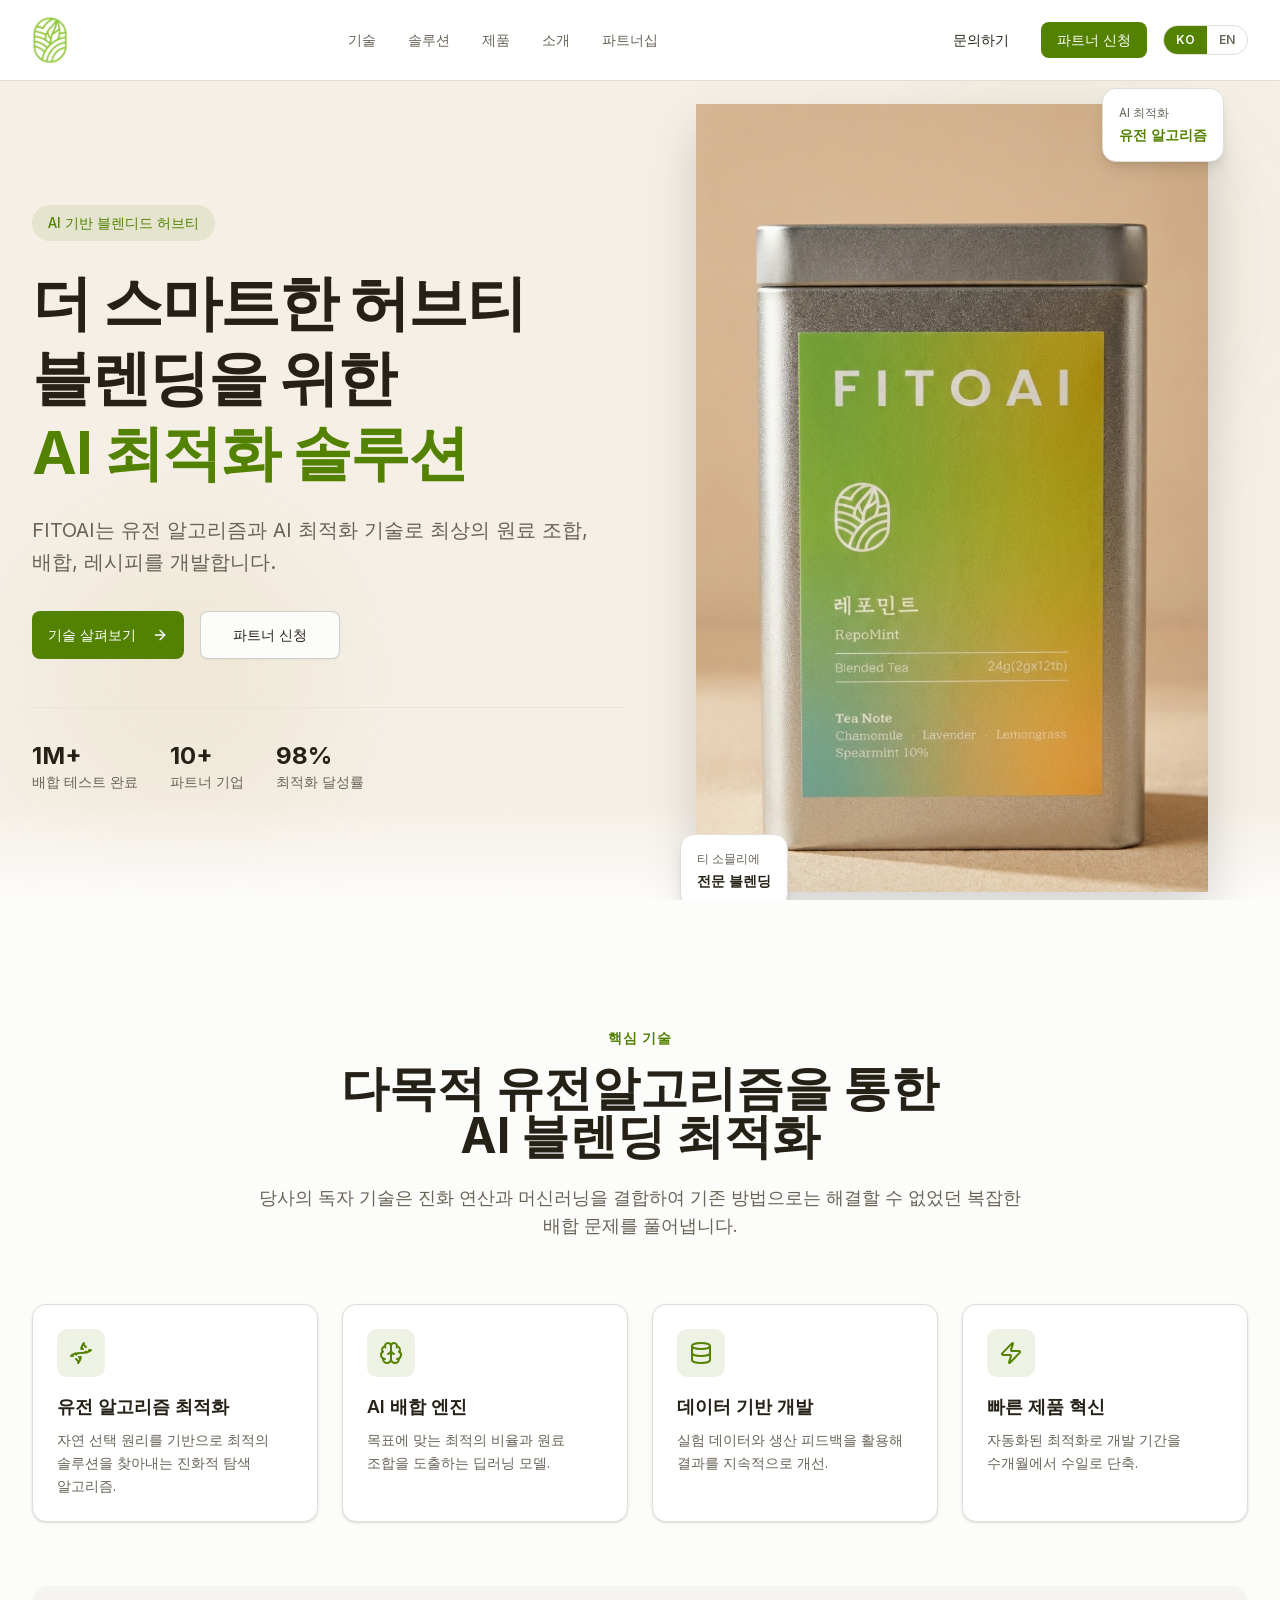
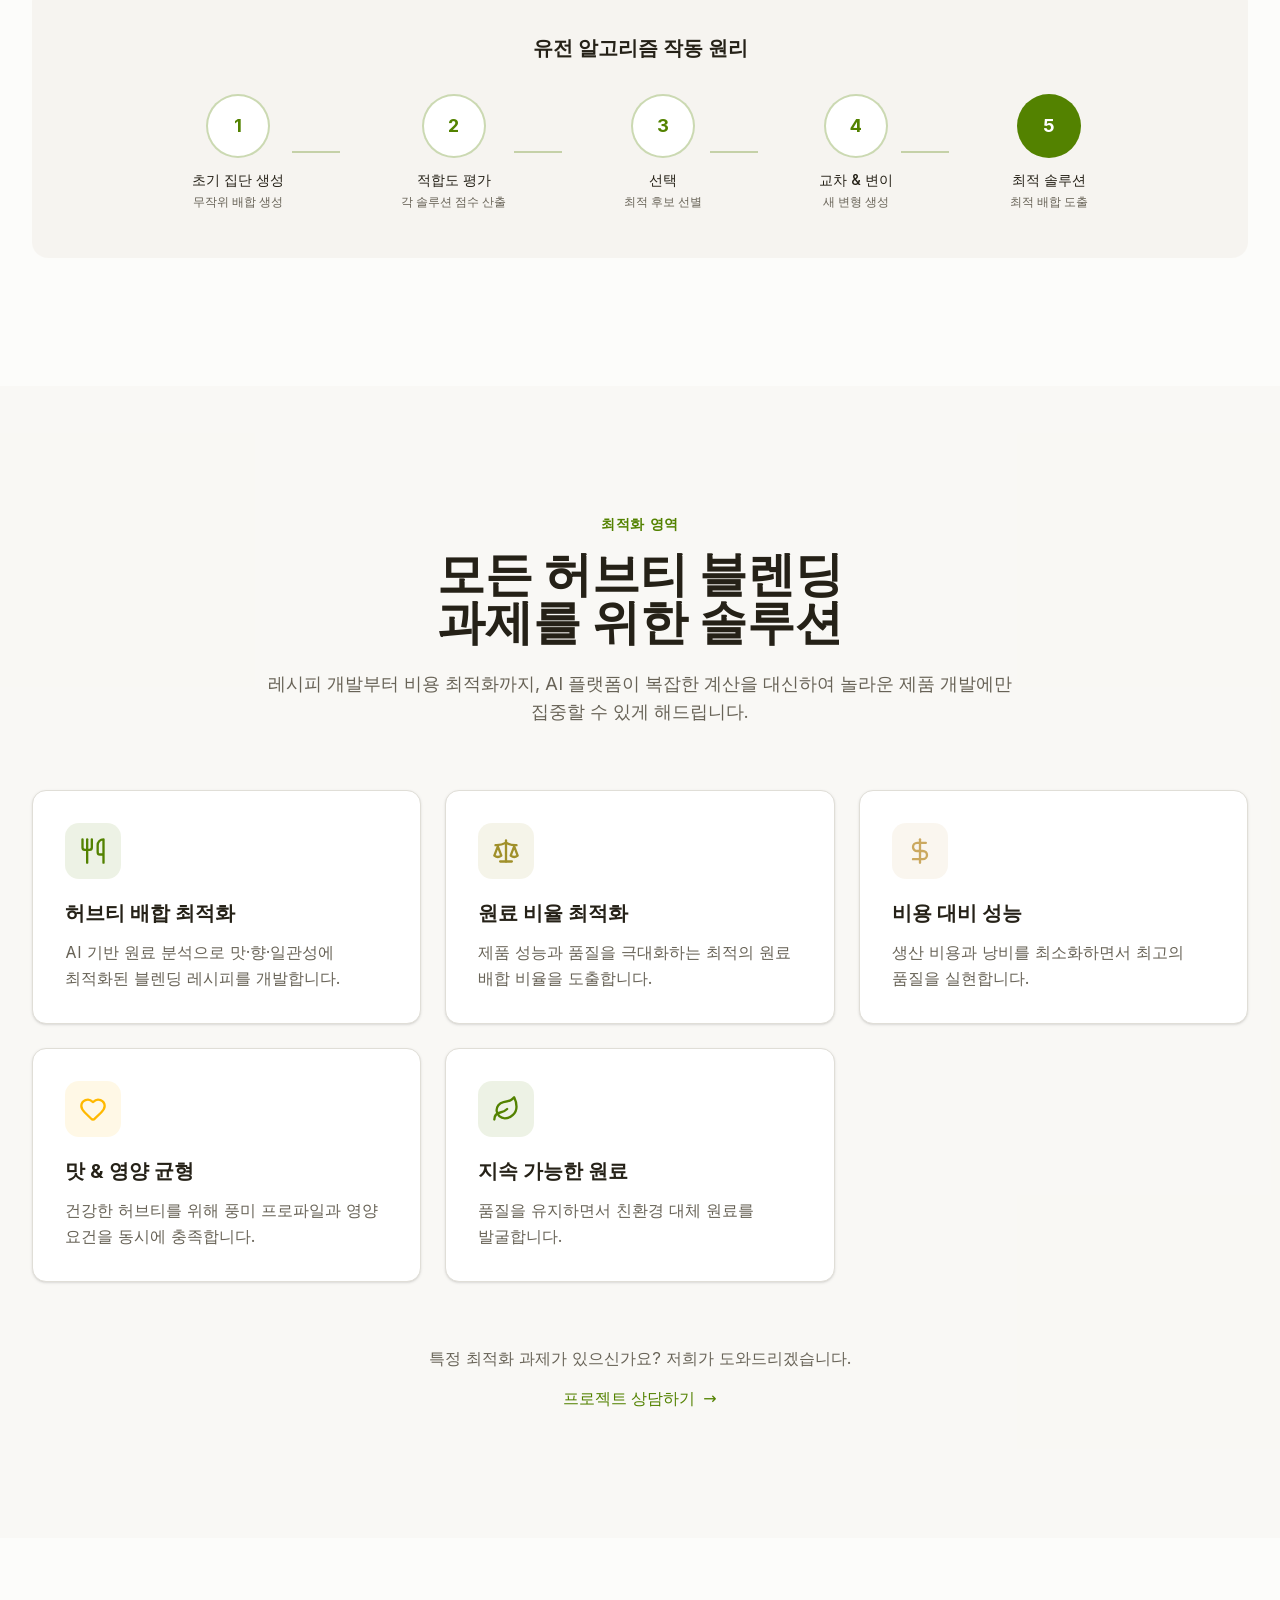
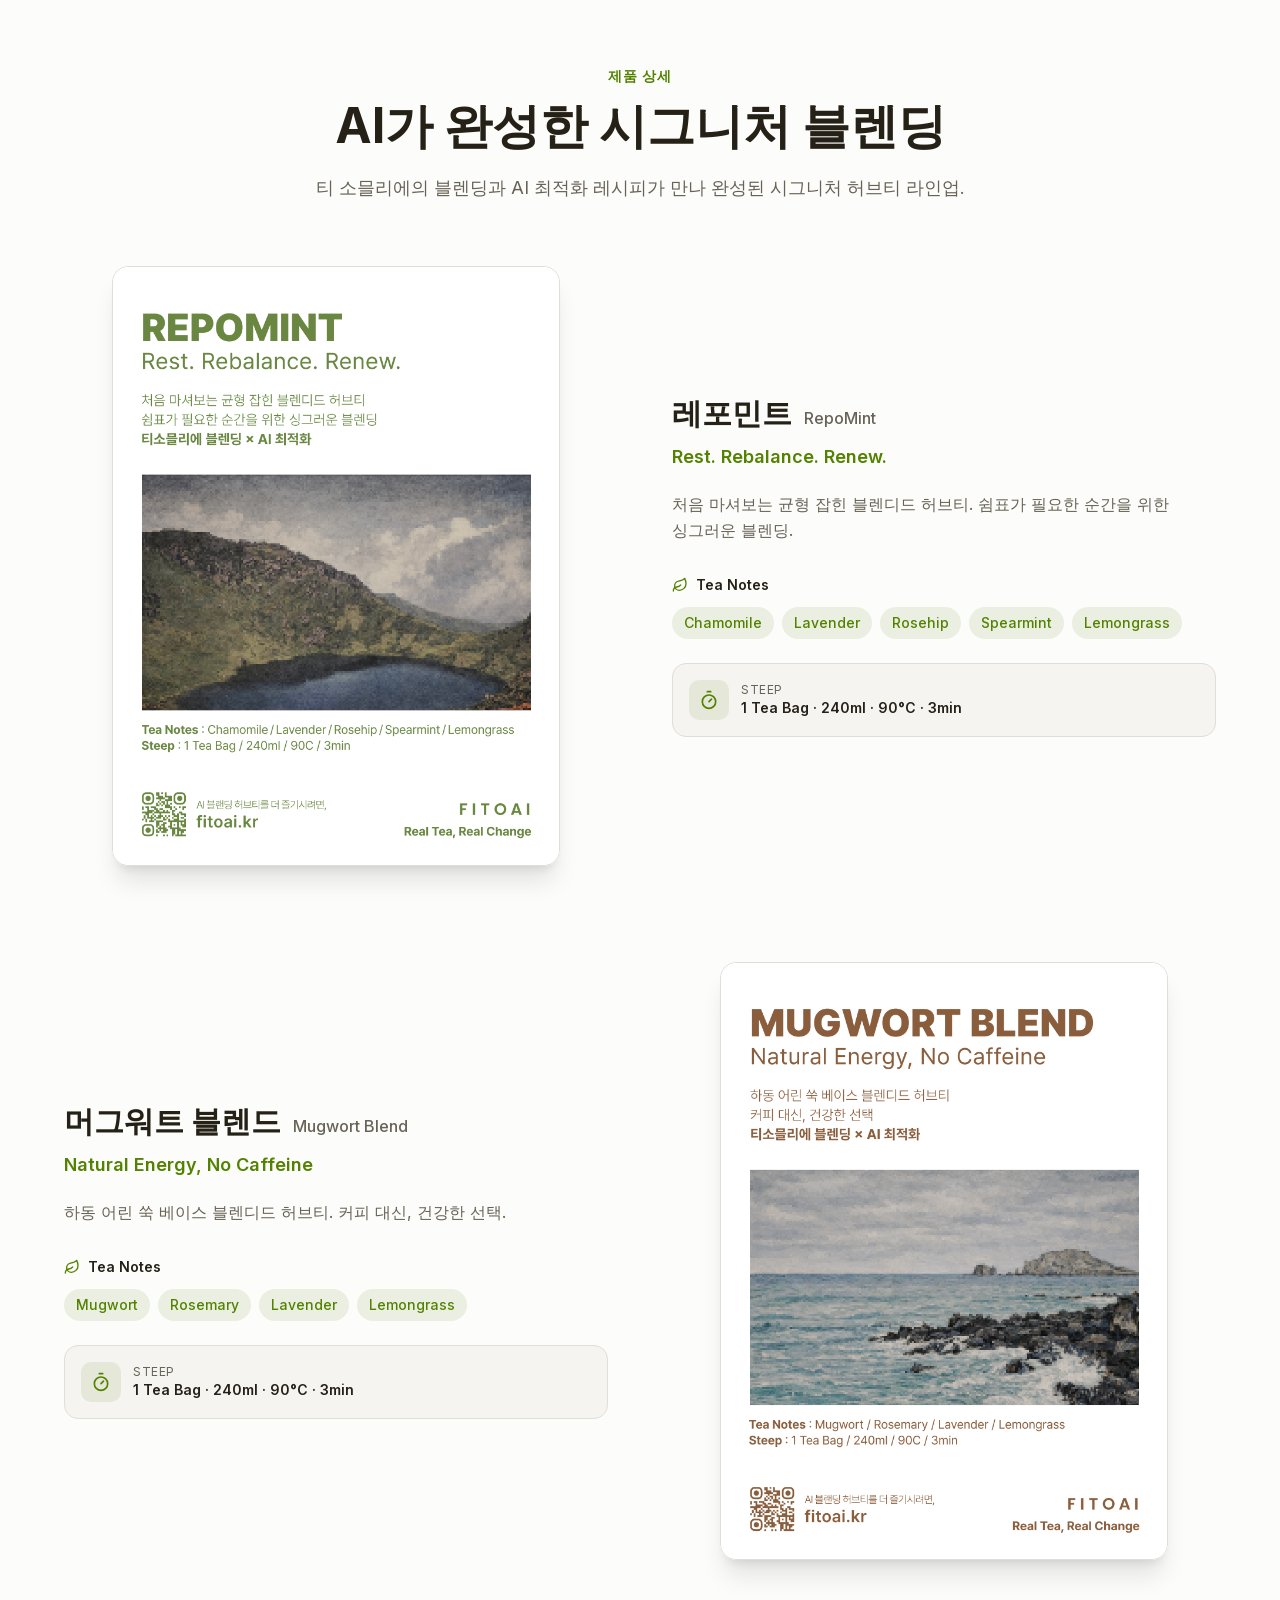
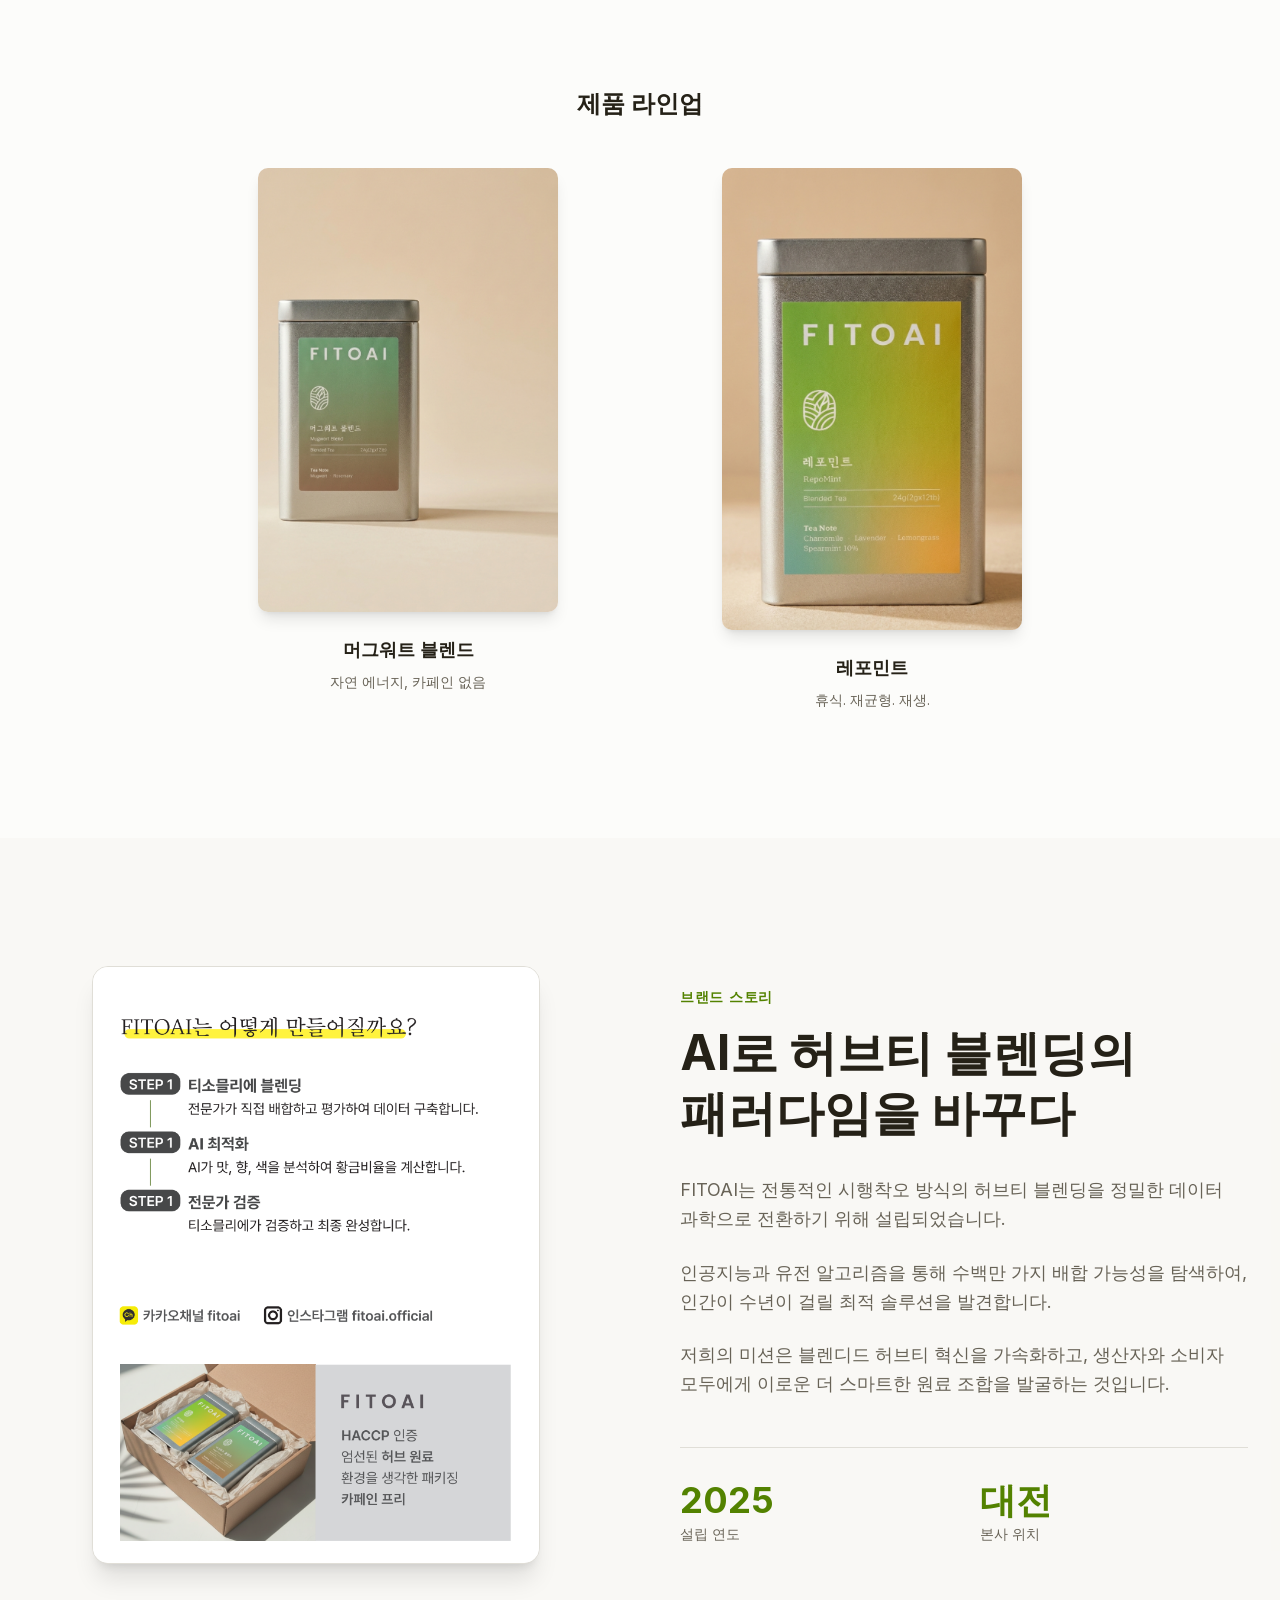
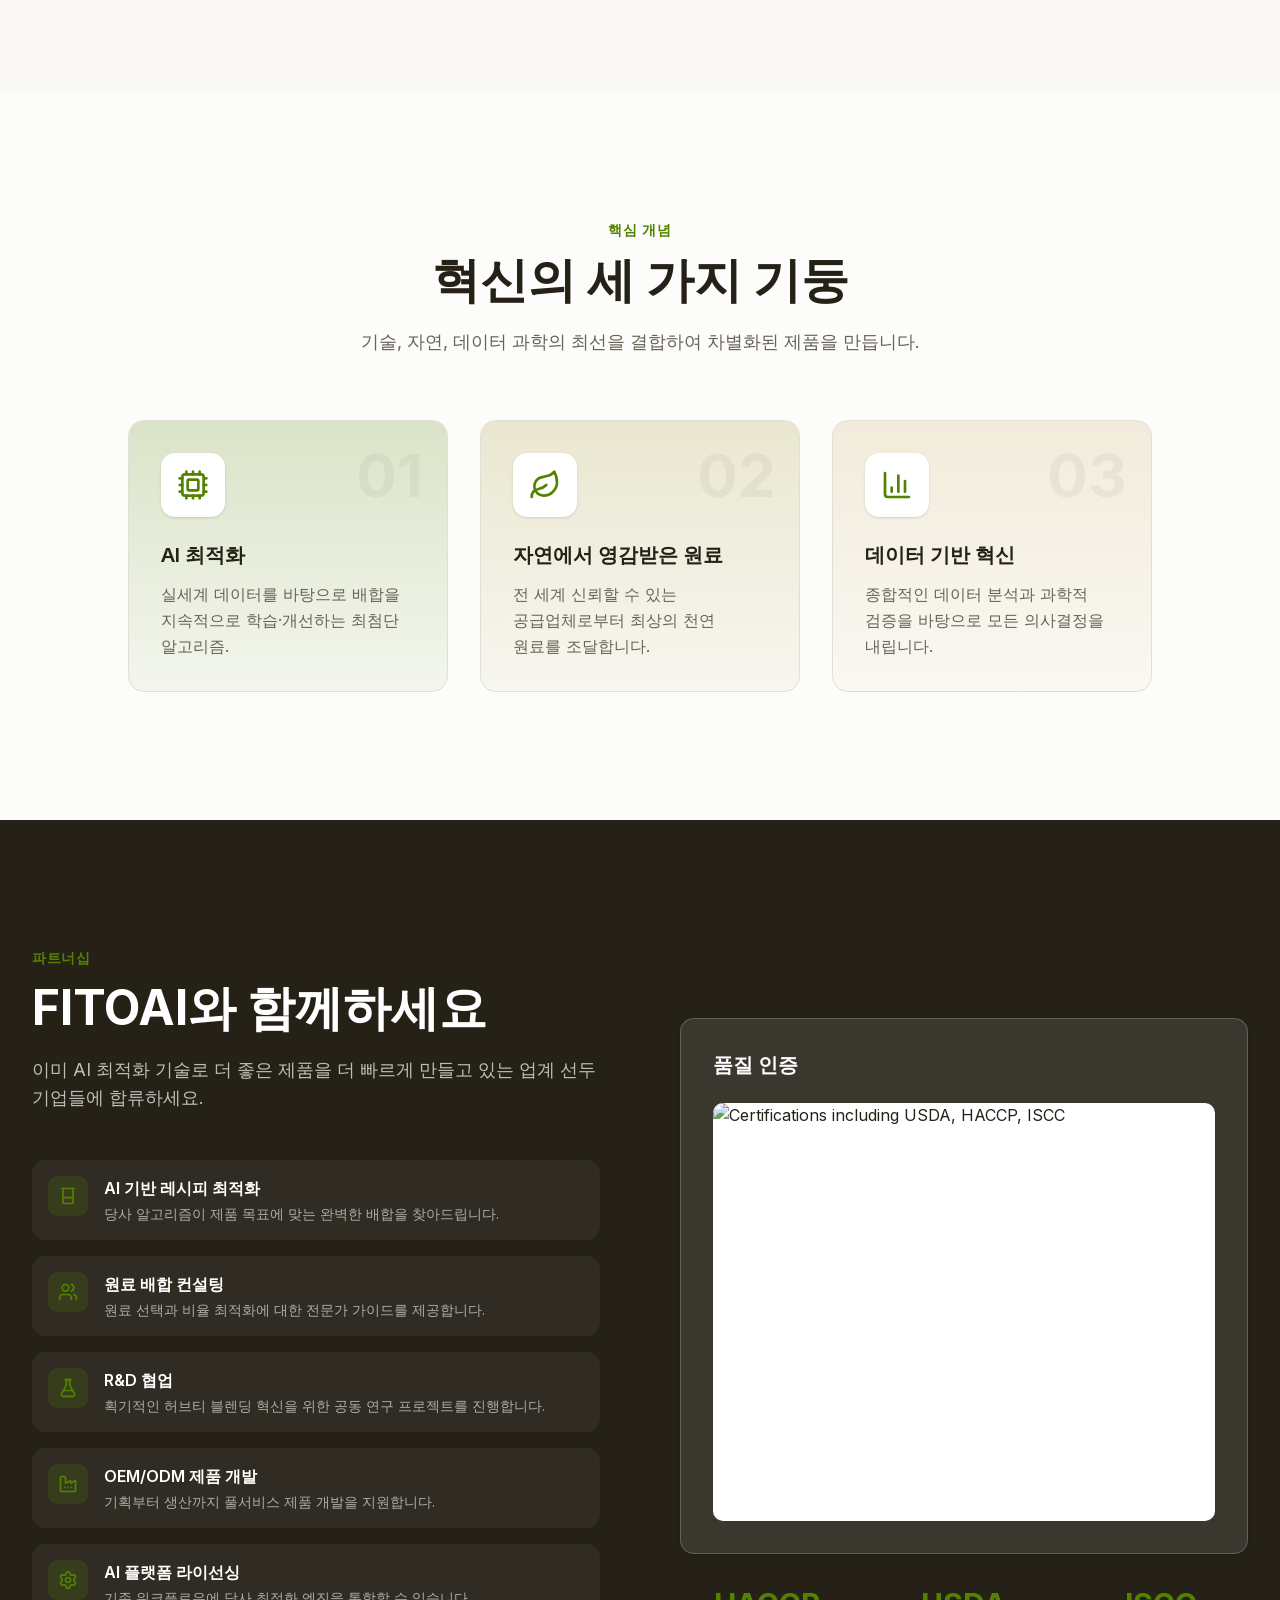
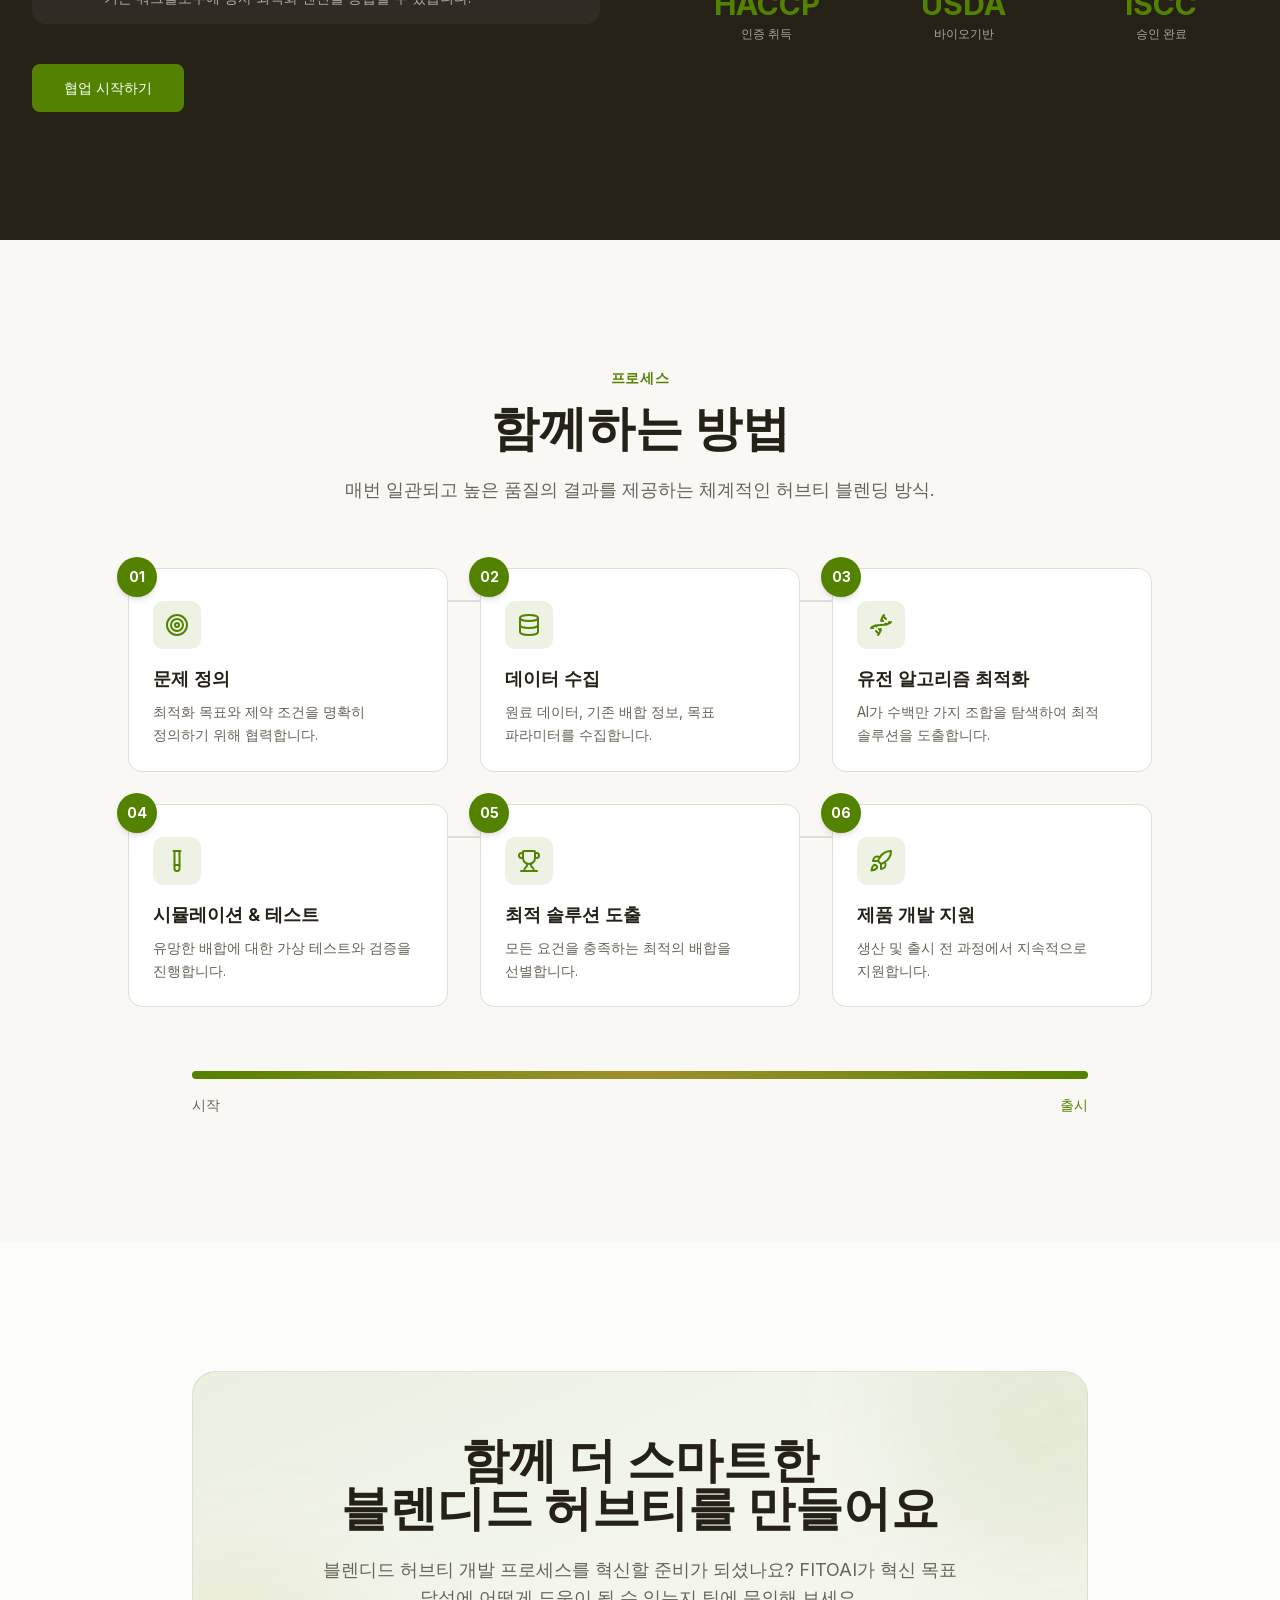
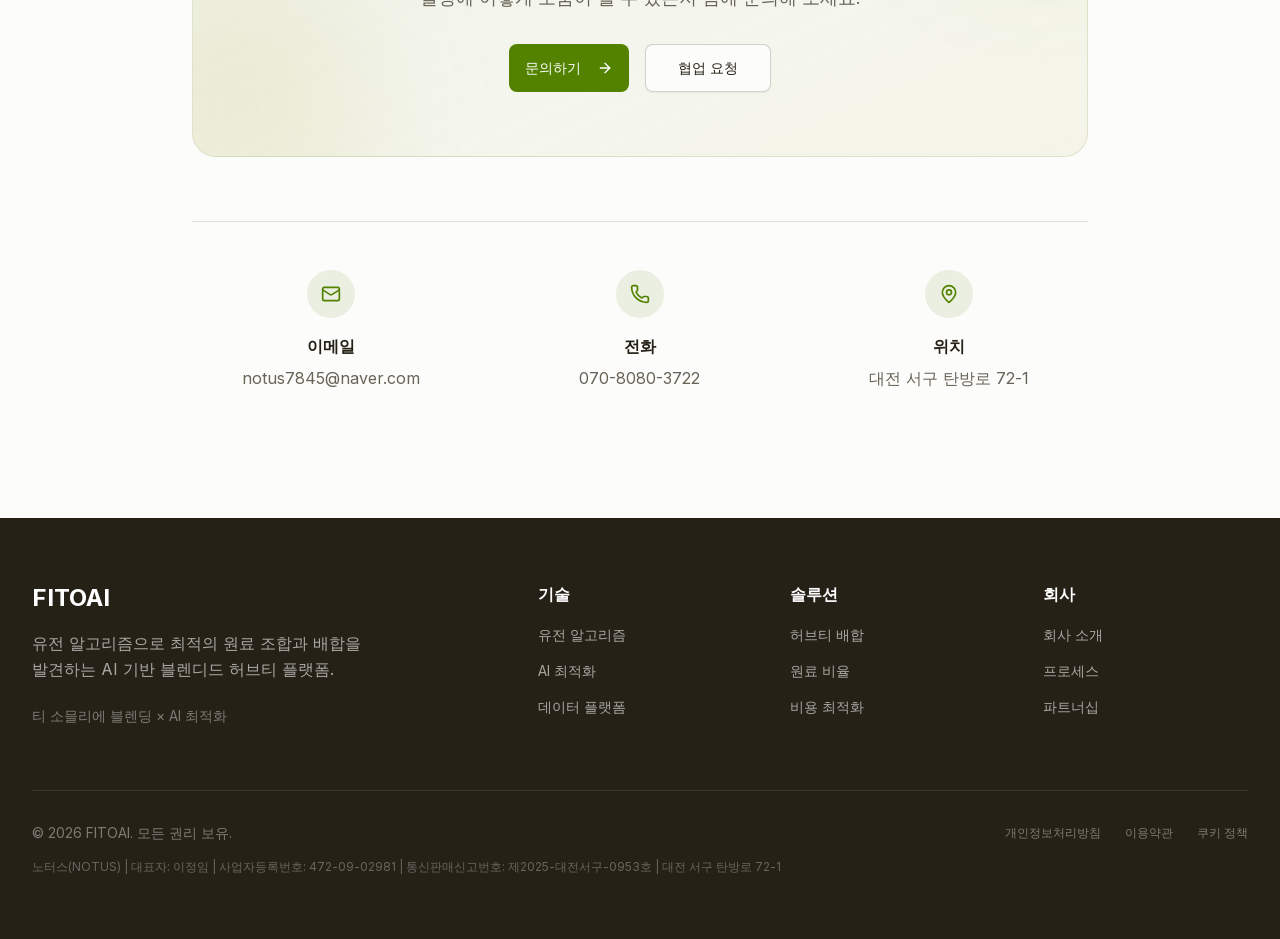
==== commit 3c9aafd5: "Deploy: 2026-06-10 21:50" ====
--- a/index.html
+++ b/index.html
@@ -1 +1 @@
-<!DOCTYPE html><!--iN5l7tP_AuF3vwQP7SQrq--><html lang="en"><head><meta charSet="utf-8"/><meta name="viewport" content="width=device-width, initial-scale=1"/><link rel="preload" href="/_next/static/media/0c89a48fa5027cee-s.p.4564287c.woff2" as="font" crossorigin="" type="font/woff2"/><link rel="preload" href="/_next/static/media/83afe278b6a6bb3c-s.p.3a6ba036.woff2" as="font" crossorigin="" type="font/woff2"/><link rel="preload" as="image" href="/products/repomint-tin.png"/><link rel="stylesheet" href="/_next/static/chunks/587acff0b6e4b8bc.css" data-precedence="next"/><link rel="stylesheet" href="/_next/static/chunks/ce3c075ca9784a04.css" data-precedence="next"/><link rel="preload" as="script" fetchPriority="low" href="/_next/static/chunks/b635569ccf531c6f.js"/><script src="/_next/static/chunks/82abf2d65f5428ae.js" async=""></script><script src="/_next/static/chunks/a9c23770ec4804e4.js" async=""></script><script src="/_next/static/chunks/aee6c7720838f8a2.js" async=""></script><script src="/_next/static/chunks/turbopack-aceb9840ea6bd7bf.js" async=""></script><script src="/_next/static/chunks/ff1a16fafef87110.js" async=""></script><script src="/_next/static/chunks/d2be314c3ece3fbe.js" async=""></script><script src="/_next/static/chunks/a624b468970d3cc4.js" async=""></script><script src="/_next/static/chunks/6af5ed40ebdac087.js" async=""></script><meta name="next-size-adjust" content=""/><title>FITOAI - AI 기반 블렌디드 허브티 &amp; 최적화</title><meta name="description" content="FITOAI는 다목적 유전 알고리즘과 AI 최적화로 최상의 허브티 원료 조합과 블렌딩 레시피를 발견하는 블렌디드 허브티 플랫폼입니다."/><meta name="generator" content="v0.app"/><meta property="og:title" content="FITOAI - AI 기반 블렌디드 허브티 &amp; 최적화"/><meta property="og:description" content="FITOAI는 다목적 유전 알고리즘과 AI 최적화로 최상의 허브티 원료 조합과 블렌딩 레시피를 발견하는 블렌디드 허브티 플랫폼입니다."/><meta property="og:image" content="http://localhost:3000/logo.png"/><meta property="og:image:width" content="140"/><meta property="og:image:height" content="48"/><meta property="og:image:alt" content="FITOAI Logo"/><meta name="twitter:card" content="summary"/><meta name="twitter:title" content="FITOAI - AI 기반 블렌디드 허브티 &amp; 최적화"/><meta name="twitter:description" content="FITOAI는 다목적 유전 알고리즘과 AI 최적화로 최상의 허브티 원료 조합과 블렌딩 레시피를 발견하는 블렌디드 허브티 플랫폼입니다."/><meta name="twitter:image" content="http://localhost:3000/logo.png"/><link rel="icon" href="/logo.png" media="(prefers-color-scheme: light)"/><link rel="icon" href="/logo.png" media="(prefers-color-scheme: dark)"/><link rel="apple-touch-icon" href="/logo.png"/><script src="/_next/static/chunks/a6dad97d9634a72d.js" noModule=""></script></head><body class="inter_5901b7c6-module__ec5Qua__variable space_grotesk_154b09cb-module__lmdqzG__variable font-sans antialiased"><div hidden=""><!--$--><!--/$--></div><main class="min-h-screen bg-background"><header class="fixed top-0 left-0 right-0 z-50 bg-white border-b border-border"><div class="container mx-auto px-4 lg:px-8"><div class="flex items-center justify-between h-16 lg:h-20"><a class="flex items-center gap-2" href="/"><img alt="FITOAI Logo" loading="lazy" width="140" height="48" decoding="async" data-nimg="1" class="h-10 lg:h-12 w-auto" style="color:transparent" src="/logo.png"/></a><nav class="hidden lg:flex items-center gap-8"><a class="text-sm font-medium text-muted-foreground hover:text-foreground transition-colors" href="#technology">기술</a><a class="text-sm font-medium text-muted-foreground hover:text-foreground transition-colors" href="#optimization">솔루션</a><a class="text-sm font-medium text-muted-foreground hover:text-foreground transition-colors" href="#products">제품</a><a class="text-sm font-medium text-muted-foreground hover:text-foreground transition-colors" href="#story">소개</a><a class="text-sm font-medium text-muted-foreground hover:text-foreground transition-colors" href="#partnership">파트너십</a></nav><div class="hidden lg:flex items-center gap-4"><a href="https://pf.kakao.com/_vQdIX" target="_blank" rel="noopener noreferrer" data-slot="button" class="inline-flex items-center justify-center gap-2 whitespace-nowrap rounded-md font-medium transition-all disabled:pointer-events-none disabled:opacity-50 [&amp;_svg]:pointer-events-none [&amp;_svg:not([class*=&#x27;size-&#x27;])]:size-4 shrink-0 [&amp;_svg]:shrink-0 outline-none focus-visible:border-ring focus-visible:ring-ring/50 focus-visible:ring-[3px] aria-invalid:ring-destructive/20 dark:aria-invalid:ring-destructive/40 aria-invalid:border-destructive hover:bg-accent hover:text-accent-foreground dark:hover:bg-accent/50 h-9 px-4 py-2 has-[&gt;svg]:px-3 text-sm">문의하기</a><a href="https://pf.kakao.com/_vQdIX" target="_blank" rel="noopener noreferrer" data-slot="button" class="inline-flex items-center justify-center gap-2 whitespace-nowrap rounded-md text-sm font-medium transition-all disabled:pointer-events-none disabled:opacity-50 [&amp;_svg]:pointer-events-none [&amp;_svg:not([class*=&#x27;size-&#x27;])]:size-4 shrink-0 [&amp;_svg]:shrink-0 outline-none focus-visible:border-ring focus-visible:ring-ring/50 focus-visible:ring-[3px] aria-invalid:ring-destructive/20 dark:aria-invalid:ring-destructive/40 aria-invalid:border-destructive h-9 px-4 py-2 has-[&gt;svg]:px-3 bg-primary hover:bg-primary/90 text-primary-foreground">파트너 신청</a><div class="flex items-center rounded-full border border-border overflow-hidden text-xs font-semibold"><button class="px-3 py-1.5 transition-colors bg-primary text-primary-foreground">KO</button><button class="px-3 py-1.5 transition-colors text-muted-foreground hover:bg-muted">EN</button></div></div><button class="lg:hidden p-2" aria-label="Toggle menu"><svg xmlns="http://www.w3.org/2000/svg" width="24" height="24" viewBox="0 0 24 24" fill="none" stroke="currentColor" stroke-width="2" stroke-linecap="round" stroke-linejoin="round" class="lucide lucide-menu h-6 w-6" aria-hidden="true"><path d="M4 5h16"></path><path d="M4 12h16"></path><path d="M4 19h16"></path></svg></button></div></div></header><section class="relative min-h-screen pt-20 lg:pt-24 overflow-hidden bg-[#f5efe6]"><div class="absolute inset-0 overflow-hidden"><div class="absolute top-20 right-10 w-96 h-96 bg-primary/5 rounded-full blur-3xl"></div><div class="absolute bottom-20 left-10 w-72 h-72 bg-accent/10 rounded-full blur-3xl"></div></div><div class="container mx-auto px-4 lg:px-8 relative"><div class="grid lg:grid-cols-2 gap-12 lg:gap-8 items-center min-h-[calc(100vh-6rem)]"><div class="flex flex-col justify-center py-12 lg:py-0"><div class="inline-flex items-center gap-2 px-4 py-2 bg-primary/10 rounded-full text-primary text-sm font-medium mb-6 w-fit">AI 기반 블렌디드 허브티</div><h1 class="text-4xl md:text-5xl lg:text-6xl font-bold text-foreground leading-tight tracking-tight mb-6">더 스마트한 허브티 블렌딩을 위한<br/><span class="text-primary">AI 최적화 솔루션</span></h1><p class="text-lg lg:text-xl text-muted-foreground leading-relaxed mb-8 max-w-xl text-pretty">FITOAI는 유전 알고리즘과 AI 최적화 기술로 최상의 원료 조합, 배합, 레시피를 개발합니다.</p><div class="flex items-center gap-8 mt-12 pt-8 border-t border-border/50"><div><p class="text-2xl font-bold text-foreground">1M+</p><p class="text-sm text-muted-foreground">배합 테스트 완료</p></div><div><p class="text-2xl font-bold text-foreground">10+</p><p class="text-sm text-muted-foreground">파트너 기업</p></div><div><p class="text-2xl font-bold text-foreground">98%</p><p class="text-sm text-muted-foreground">최적화 달성률</p></div></div></div><div class="relative flex items-center justify-center"><div class="relative w-full max-w-lg mx-auto"><div class="relative z-10"><img alt="FITOAI RepoMint Product" width="600" height="800" decoding="async" data-nimg="1" class="w-full h-auto drop-shadow-2xl" style="color:transparent" src="/products/repomint-tin.png"/></div><div class="absolute -top-4 -right-4 z-20 bg-card rounded-xl p-4 shadow-lg border border-border"><p class="text-xs text-muted-foreground mb-1">AI 최적화</p><p class="text-sm font-semibold text-primary">유전 알고리즘</p></div><div class="absolute -bottom-4 -left-4 z-20 bg-card rounded-xl p-4 shadow-lg border border-border"><p class="text-xs text-muted-foreground mb-1">티 소믈리에</p><p class="text-sm font-semibold text-foreground">전문 블렌딩</p></div></div></div></div></div><div class="absolute bottom-0 left-0 right-0 h-24 bg-gradient-to-t from-background to-transparent"></div></section><section id="technology" class="py-24 lg:py-32 bg-background"><div class="container mx-auto px-4 lg:px-8"><div class="max-w-3xl mx-auto text-center mb-16"><p class="text-sm font-semibold text-primary uppercase tracking-wider mb-4">핵심 기술</p><h2 class="text-3xl md:text-4xl lg:text-5xl font-bold text-foreground mb-6"><span>다목적 유전알고리즘을 통한<br/></span><span>AI 블렌딩 최적화</span></h2><p class="text-lg text-muted-foreground text-pretty">당사의 독자 기술은 진화 연산과 머신러닝을 결합하여 기존 방법으로는 해결할 수 없었던 복잡한 배합 문제를 풀어냅니다.</p></div><div class="grid md:grid-cols-2 lg:grid-cols-4 gap-6 mb-16"><div data-slot="card" class="text-card-foreground flex flex-col rounded-xl border shadow-sm group bg-card hover:shadow-lg transition-all duration-300 border-border hover:border-primary/30"><div data-slot="card-content" class="p-6"><div class="w-12 h-12 bg-primary/10 rounded-lg flex items-center justify-center mb-4 group-hover:bg-primary/20 transition-colors"><svg xmlns="http://www.w3.org/2000/svg" width="24" height="24" viewBox="0 0 24 24" fill="none" stroke="currentColor" stroke-width="2" stroke-linecap="round" stroke-linejoin="round" class="lucide lucide-dna w-6 h-6 text-primary" aria-hidden="true"><path d="m10 16 1.5 1.5"></path><path d="m14 8-1.5-1.5"></path><path d="M15 2c-1.798 1.998-2.518 3.995-2.807 5.993"></path><path d="m16.5 10.5 1 1"></path><path d="m17 6-2.891-2.891"></path><path d="M2 15c6.667-6 13.333 0 20-6"></path><path d="m20 9 .891.891"></path><path d="M3.109 14.109 4 15"></path><path d="m6.5 12.5 1 1"></path><path d="m7 18 2.891 2.891"></path><path d="M9 22c1.798-1.998 2.518-3.995 2.807-5.993"></path></svg></div><h3 class="text-lg font-semibold text-foreground mb-2">유전 알고리즘 최적화</h3><p class="text-sm text-muted-foreground leading-relaxed">자연 선택 원리를 기반으로 최적의 솔루션을 찾아내는 진화적 탐색 알고리즘.</p></div></div><div data-slot="card" class="text-card-foreground flex flex-col rounded-xl border shadow-sm group bg-card hover:shadow-lg transition-all duration-300 border-border hover:border-primary/30"><div data-slot="card-content" class="p-6"><div class="w-12 h-12 bg-primary/10 rounded-lg flex items-center justify-center mb-4 group-hover:bg-primary/20 transition-colors"><svg xmlns="http://www.w3.org/2000/svg" width="24" height="24" viewBox="0 0 24 24" fill="none" stroke="currentColor" stroke-width="2" stroke-linecap="round" stroke-linejoin="round" class="lucide lucide-brain w-6 h-6 text-primary" aria-hidden="true"><path d="M12 18V5"></path><path d="M15 13a4.17 4.17 0 0 1-3-4 4.17 4.17 0 0 1-3 4"></path><path d="M17.598 6.5A3 3 0 1 0 12 5a3 3 0 1 0-5.598 1.5"></path><path d="M17.997 5.125a4 4 0 0 1 2.526 5.77"></path><path d="M18 18a4 4 0 0 0 2-7.464"></path><path d="M19.967 17.483A4 4 0 1 1 12 18a4 4 0 1 1-7.967-.517"></path><path d="M6 18a4 4 0 0 1-2-7.464"></path><path d="M6.003 5.125a4 4 0 0 0-2.526 5.77"></path></svg></div><h3 class="text-lg font-semibold text-foreground mb-2">AI 배합 엔진</h3><p class="text-sm text-muted-foreground leading-relaxed">목표에 맞는 최적의 비율과 원료 조합을 도출하는 딥러닝 모델.</p></div></div><div data-slot="card" class="text-card-foreground flex flex-col rounded-xl border shadow-sm group bg-card hover:shadow-lg transition-all duration-300 border-border hover:border-primary/30"><div data-slot="card-content" class="p-6"><div class="w-12 h-12 bg-primary/10 rounded-lg flex items-center justify-center mb-4 group-hover:bg-primary/20 transition-colors"><svg xmlns="http://www.w3.org/2000/svg" width="24" height="24" viewBox="0 0 24 24" fill="none" stroke="currentColor" stroke-width="2" stroke-linecap="round" stroke-linejoin="round" class="lucide lucide-database w-6 h-6 text-primary" aria-hidden="true"><ellipse cx="12" cy="5" rx="9" ry="3"></ellipse><path d="M3 5V19A9 3 0 0 0 21 19V5"></path><path d="M3 12A9 3 0 0 0 21 12"></path></svg></div><h3 class="text-lg font-semibold text-foreground mb-2">데이터 기반 개발</h3><p class="text-sm text-muted-foreground leading-relaxed">실험 데이터와 생산 피드백을 활용해 결과를 지속적으로 개선.</p></div></div><div data-slot="card" class="text-card-foreground flex flex-col rounded-xl border shadow-sm group bg-card hover:shadow-lg transition-all duration-300 border-border hover:border-primary/30"><div data-slot="card-content" class="p-6"><div class="w-12 h-12 bg-primary/10 rounded-lg flex items-center justify-center mb-4 group-hover:bg-primary/20 transition-colors"><svg xmlns="http://www.w3.org/2000/svg" width="24" height="24" viewBox="0 0 24 24" fill="none" stroke="currentColor" stroke-width="2" stroke-linecap="round" stroke-linejoin="round" class="lucide lucide-zap w-6 h-6 text-primary" aria-hidden="true"><path d="M4 14a1 1 0 0 1-.78-1.63l9.9-10.2a.5.5 0 0 1 .86.46l-1.92 6.02A1 1 0 0 0 13 10h7a1 1 0 0 1 .78 1.63l-9.9 10.2a.5.5 0 0 1-.86-.46l1.92-6.02A1 1 0 0 0 11 14z"></path></svg></div><h3 class="text-lg font-semibold text-foreground mb-2">빠른 제품 혁신</h3><p class="text-sm text-muted-foreground leading-relaxed">자동화된 최적화로 개발 기간을 수개월에서 수일로 단축.</p></div></div></div><div class="bg-muted/50 rounded-2xl p-8 lg:p-12"><div class="max-w-4xl mx-auto"><h3 class="text-xl font-semibold text-foreground text-center mb-8">유전 알고리즘 작동 원리</h3><div class="flex flex-col lg:flex-row items-center justify-between gap-4"><div class="flex items-center"><div class="flex flex-col items-center"><div class="w-16 h-16 rounded-full flex items-center justify-center text-lg font-bold bg-card border-2 border-primary/30 text-primary">1</div><p class="text-sm font-medium text-foreground mt-3 text-center">초기 집단 생성</p><p class="text-xs text-muted-foreground mt-1 text-center">무작위 배합 생성</p></div><div class="hidden lg:block w-12 h-0.5 bg-primary/30 mx-2"></div></div><div class="flex items-center"><div class="flex flex-col items-center"><div class="w-16 h-16 rounded-full flex items-center justify-center text-lg font-bold bg-card border-2 border-primary/30 text-primary">2</div><p class="text-sm font-medium text-foreground mt-3 text-center">적합도 평가</p><p class="text-xs text-muted-foreground mt-1 text-center">각 솔루션 점수 산출</p></div><div class="hidden lg:block w-12 h-0.5 bg-primary/30 mx-2"></div></div><div class="flex items-center"><div class="flex flex-col items-center"><div class="w-16 h-16 rounded-full flex items-center justify-center text-lg font-bold bg-card border-2 border-primary/30 text-primary">3</div><p class="text-sm font-medium text-foreground mt-3 text-center">선택</p><p class="text-xs text-muted-foreground mt-1 text-center">최적 후보 선별</p></div><div class="hidden lg:block w-12 h-0.5 bg-primary/30 mx-2"></div></div><div class="flex items-center"><div class="flex flex-col items-center"><div class="w-16 h-16 rounded-full flex items-center justify-center text-lg font-bold bg-card border-2 border-primary/30 text-primary">4</div><p class="text-sm font-medium text-foreground mt-3 text-center">교차 &amp; 변이</p><p class="text-xs text-muted-foreground mt-1 text-center">새 변형 생성</p></div><div class="hidden lg:block w-12 h-0.5 bg-primary/30 mx-2"></div></div><div class="flex items-center"><div class="flex flex-col items-center"><div class="w-16 h-16 rounded-full flex items-center justify-center text-lg font-bold bg-primary text-primary-foreground">5</div><p class="text-sm font-medium text-foreground mt-3 text-center">최적 솔루션</p><p class="text-xs text-muted-foreground mt-1 text-center">최적 배합 도출</p></div></div></div></div></div></div></section><section id="optimization" class="py-24 lg:py-32 bg-muted/30"><div class="container mx-auto px-4 lg:px-8"><div class="max-w-3xl mx-auto text-center mb-16"><p class="text-sm font-semibold text-primary uppercase tracking-wider mb-4">최적화 영역</p><h2 class="text-3xl md:text-4xl lg:text-5xl font-bold text-foreground mb-6"><span>모든 허브티 블렌딩<br/></span><span>과제를 위한 솔루션</span></h2><p class="text-lg text-muted-foreground text-pretty">레시피 개발부터 비용 최적화까지, AI 플랫폼이 복잡한 계산을 대신하여 놀라운 제품 개발에만 집중할 수 있게 해드립니다.</p></div><div class="grid md:grid-cols-2 lg:grid-cols-3 gap-6"><div data-slot="card" class="text-card-foreground flex flex-col rounded-xl border shadow-sm group bg-card hover:shadow-xl transition-all duration-300 border-border hover:border-primary/30"><div data-slot="card-content" class="p-8"><div class="w-14 h-14 bg-primary/10 rounded-xl flex items-center justify-center mb-5 group-hover:scale-110 transition-transform"><svg xmlns="http://www.w3.org/2000/svg" width="24" height="24" viewBox="0 0 24 24" fill="none" stroke="currentColor" stroke-width="2" stroke-linecap="round" stroke-linejoin="round" class="lucide lucide-utensils w-7 h-7 text-primary" aria-hidden="true"><path d="M3 2v7c0 1.1.9 2 2 2h4a2 2 0 0 0 2-2V2"></path><path d="M7 2v20"></path><path d="M21 15V2a5 5 0 0 0-5 5v6c0 1.1.9 2 2 2h3Zm0 0v7"></path></svg></div><h3 class="text-xl font-semibold text-foreground mb-3">허브티 배합 최적화</h3><p class="text-muted-foreground leading-relaxed">AI 기반 원료 분석으로 맛·향·일관성에 최적화된 블렌딩 레시피를 개발합니다.</p></div></div><div data-slot="card" class="text-card-foreground flex flex-col rounded-xl border shadow-sm group bg-card hover:shadow-xl transition-all duration-300 border-border hover:border-primary/30"><div data-slot="card-content" class="p-8"><div class="w-14 h-14 bg-chart-2/10 rounded-xl flex items-center justify-center mb-5 group-hover:scale-110 transition-transform"><svg xmlns="http://www.w3.org/2000/svg" width="24" height="24" viewBox="0 0 24 24" fill="none" stroke="currentColor" stroke-width="2" stroke-linecap="round" stroke-linejoin="round" class="lucide lucide-scale w-7 h-7 text-chart-2" aria-hidden="true"><path d="M12 3v18"></path><path d="m19 8 3 8a5 5 0 0 1-6 0zV7"></path><path d="M3 7h1a17 17 0 0 0 8-2 17 17 0 0 0 8 2h1"></path><path d="m5 8 3 8a5 5 0 0 1-6 0zV7"></path><path d="M7 21h10"></path></svg></div><h3 class="text-xl font-semibold text-foreground mb-3">원료 비율 최적화</h3><p class="text-muted-foreground leading-relaxed">제품 성능과 품질을 극대화하는 최적의 원료 배합 비율을 도출합니다.</p></div></div><div data-slot="card" class="text-card-foreground flex flex-col rounded-xl border shadow-sm group bg-card hover:shadow-xl transition-all duration-300 border-border hover:border-primary/30"><div data-slot="card-content" class="p-8"><div class="w-14 h-14 bg-chart-3/10 rounded-xl flex items-center justify-center mb-5 group-hover:scale-110 transition-transform"><svg xmlns="http://www.w3.org/2000/svg" width="24" height="24" viewBox="0 0 24 24" fill="none" stroke="currentColor" stroke-width="2" stroke-linecap="round" stroke-linejoin="round" class="lucide lucide-dollar-sign w-7 h-7 text-chart-3" aria-hidden="true"><line x1="12" x2="12" y1="2" y2="22"></line><path d="M17 5H9.5a3.5 3.5 0 0 0 0 7h5a3.5 3.5 0 0 1 0 7H6"></path></svg></div><h3 class="text-xl font-semibold text-foreground mb-3">비용 대비 성능</h3><p class="text-muted-foreground leading-relaxed">생산 비용과 낭비를 최소화하면서 최고의 품질을 실현합니다.</p></div></div><div data-slot="card" class="text-card-foreground flex flex-col rounded-xl border shadow-sm group bg-card hover:shadow-xl transition-all duration-300 border-border hover:border-primary/30"><div data-slot="card-content" class="p-8"><div class="w-14 h-14 bg-chart-4/10 rounded-xl flex items-center justify-center mb-5 group-hover:scale-110 transition-transform"><svg xmlns="http://www.w3.org/2000/svg" width="24" height="24" viewBox="0 0 24 24" fill="none" stroke="currentColor" stroke-width="2" stroke-linecap="round" stroke-linejoin="round" class="lucide lucide-heart w-7 h-7 text-chart-4" aria-hidden="true"><path d="M2 9.5a5.5 5.5 0 0 1 9.591-3.676.56.56 0 0 0 .818 0A5.49 5.49 0 0 1 22 9.5c0 2.29-1.5 4-3 5.5l-5.492 5.313a2 2 0 0 1-3 .019L5 15c-1.5-1.5-3-3.2-3-5.5"></path></svg></div><h3 class="text-xl font-semibold text-foreground mb-3">맛 &amp; 영양 균형</h3><p class="text-muted-foreground leading-relaxed">건강한 허브티를 위해 풍미 프로파일과 영양 요건을 동시에 충족합니다.</p></div></div><div data-slot="card" class="text-card-foreground flex flex-col rounded-xl border shadow-sm group bg-card hover:shadow-xl transition-all duration-300 border-border hover:border-primary/30 md:col-span-2 lg:col-span-1"><div data-slot="card-content" class="p-8"><div class="w-14 h-14 bg-chart-1/10 rounded-xl flex items-center justify-center mb-5 group-hover:scale-110 transition-transform"><svg xmlns="http://www.w3.org/2000/svg" width="24" height="24" viewBox="0 0 24 24" fill="none" stroke="currentColor" stroke-width="2" stroke-linecap="round" stroke-linejoin="round" class="lucide lucide-leaf w-7 h-7 text-chart-1" aria-hidden="true"><path d="M11 20A7 7 0 0 1 9.8 6.1C15.5 5 17 4.48 19 2c1 2 2 4.18 2 8 0 5.5-4.78 10-10 10Z"></path><path d="M2 21c0-3 1.85-5.36 5.08-6C9.5 14.52 12 13 13 12"></path></svg></div><h3 class="text-xl font-semibold text-foreground mb-3">지속 가능한 원료</h3><p class="text-muted-foreground leading-relaxed">품질을 유지하면서 친환경 대체 원료를 발굴합니다.</p></div></div></div><div class="mt-16 text-center"><p class="text-muted-foreground mb-4">특정 최적화 과제가 있으신가요? 저희가 도와드리겠습니다.</p><a href="https://pf.kakao.com/_vQdIX" target="_blank" rel="noopener noreferrer" class="inline-flex items-center text-primary font-medium hover:underline">프로젝트 상담하기<span class="ml-2">→</span></a></div></div></section><section id="products" class="py-24 lg:py-32 bg-background"><div class="container mx-auto px-4 lg:px-8"><div class="max-w-3xl mx-auto text-center mb-16"><p class="text-sm font-semibold text-primary uppercase tracking-wider mb-4">제품 상세</p><h2 class="text-3xl md:text-4xl lg:text-5xl font-bold text-foreground mb-6 text-balance">AI가 완성한 시그니처 블렌딩</h2><p class="text-lg text-muted-foreground text-pretty">티 소믈리에의 블렌딩과 AI 최적화 레시피가 만나 완성된 시그니처 허브티 라인업.</p></div><div class="space-y-16 lg:space-y-24 max-w-6xl mx-auto"><div class="grid lg:grid-cols-2 gap-10 lg:gap-16 items-center"><div class="relative "><div class="relative max-w-md mx-auto"><div class="absolute -inset-4 bg-primary/5 rounded-3xl -z-10"></div><img alt="FITOAI RepoMint 포스터" loading="lazy" width="760" height="1010" decoding="async" data-nimg="1" class="w-full h-auto rounded-2xl shadow-xl border border-border" style="color:transparent" src="/products/repomint-poster.png"/></div></div><div class=""><div class="flex items-baseline gap-3 mb-3"><h3 class="text-2xl lg:text-3xl font-bold text-foreground">레포민트</h3><span class="text-base text-muted-foreground font-medium">RepoMint</span></div><p class="text-lg font-semibold text-primary mb-5">Rest. Rebalance. Renew.</p><p class="text-muted-foreground leading-relaxed mb-8 text-pretty">처음 마셔보는 균형 잡힌 블렌디드 허브티. 쉼표가 필요한 순간을 위한 싱그러운 블렌딩.</p><div class="mb-6"><div class="flex items-center gap-2 text-sm font-semibold text-foreground mb-3"><svg xmlns="http://www.w3.org/2000/svg" width="24" height="24" viewBox="0 0 24 24" fill="none" stroke="currentColor" stroke-width="2" stroke-linecap="round" stroke-linejoin="round" class="lucide lucide-leaf w-4 h-4 text-primary" aria-hidden="true"><path d="M11 20A7 7 0 0 1 9.8 6.1C15.5 5 17 4.48 19 2c1 2 2 4.18 2 8 0 5.5-4.78 10-10 10Z"></path><path d="M2 21c0-3 1.85-5.36 5.08-6C9.5 14.52 12 13 13 12"></path></svg>Tea Notes</div><div class="flex flex-wrap gap-2"><span class="px-3 py-1.5 rounded-full bg-primary/10 text-primary text-sm font-medium">Chamomile</span><span class="px-3 py-1.5 rounded-full bg-primary/10 text-primary text-sm font-medium">Lavender</span><span class="px-3 py-1.5 rounded-full bg-primary/10 text-primary text-sm font-medium">Rosehip</span><span class="px-3 py-1.5 rounded-full bg-primary/10 text-primary text-sm font-medium">Spearmint</span><span class="px-3 py-1.5 rounded-full bg-primary/10 text-primary text-sm font-medium">Lemongrass</span></div></div><div class="flex items-center gap-3 p-4 rounded-xl bg-muted/50 border border-border"><div class="w-10 h-10 rounded-lg bg-primary/10 flex items-center justify-center shrink-0"><svg xmlns="http://www.w3.org/2000/svg" width="24" height="24" viewBox="0 0 24 24" fill="none" stroke="currentColor" stroke-width="2" stroke-linecap="round" stroke-linejoin="round" class="lucide lucide-timer w-5 h-5 text-primary" aria-hidden="true"><line x1="10" x2="14" y1="2" y2="2"></line><line x1="12" x2="15" y1="14" y2="11"></line><circle cx="12" cy="14" r="8"></circle></svg></div><div><p class="text-xs uppercase tracking-wider text-muted-foreground">Steep</p><p class="text-sm font-semibold text-foreground">1 Tea Bag · 240ml · 90°C · 3min</p></div></div></div></div><div class="grid lg:grid-cols-2 gap-10 lg:gap-16 items-center"><div class="relative lg:order-2"><div class="relative max-w-md mx-auto"><div class="absolute -inset-4 bg-primary/5 rounded-3xl -z-10"></div><img alt="FITOAI Mugwort Blend 포스터" loading="lazy" width="760" height="1010" decoding="async" data-nimg="1" class="w-full h-auto rounded-2xl shadow-xl border border-border" style="color:transparent" src="/products/mugwort-poster.png"/></div></div><div class="lg:order-1"><div class="flex items-baseline gap-3 mb-3"><h3 class="text-2xl lg:text-3xl font-bold text-foreground">머그워트 블렌드</h3><span class="text-base text-muted-foreground font-medium">Mugwort Blend</span></div><p class="text-lg font-semibold text-primary mb-5">Natural Energy, No Caffeine</p><p class="text-muted-foreground leading-relaxed mb-8 text-pretty">하동 어린 쑥 베이스 블렌디드 허브티. 커피 대신, 건강한 선택.</p><div class="mb-6"><div class="flex items-center gap-2 text-sm font-semibold text-foreground mb-3"><svg xmlns="http://www.w3.org/2000/svg" width="24" height="24" viewBox="0 0 24 24" fill="none" stroke="currentColor" stroke-width="2" stroke-linecap="round" stroke-linejoin="round" class="lucide lucide-leaf w-4 h-4 text-primary" aria-hidden="true"><path d="M11 20A7 7 0 0 1 9.8 6.1C15.5 5 17 4.48 19 2c1 2 2 4.18 2 8 0 5.5-4.78 10-10 10Z"></path><path d="M2 21c0-3 1.85-5.36 5.08-6C9.5 14.52 12 13 13 12"></path></svg>Tea Notes</div><div class="flex flex-wrap gap-2"><span class="px-3 py-1.5 rounded-full bg-primary/10 text-primary text-sm font-medium">Mugwort</span><span class="px-3 py-1.5 rounded-full bg-primary/10 text-primary text-sm font-medium">Rosemary</span><span class="px-3 py-1.5 rounded-full bg-primary/10 text-primary text-sm font-medium">Lavender</span><span class="px-3 py-1.5 rounded-full bg-primary/10 text-primary text-sm font-medium">Lemongrass</span></div></div><div class="flex items-center gap-3 p-4 rounded-xl bg-muted/50 border border-border"><div class="w-10 h-10 rounded-lg bg-primary/10 flex items-center justify-center shrink-0"><svg xmlns="http://www.w3.org/2000/svg" width="24" height="24" viewBox="0 0 24 24" fill="none" stroke="currentColor" stroke-width="2" stroke-linecap="round" stroke-linejoin="round" class="lucide lucide-timer w-5 h-5 text-primary" aria-hidden="true"><line x1="10" x2="14" y1="2" y2="2"></line><line x1="12" x2="15" y1="14" y2="11"></line><circle cx="12" cy="14" r="8"></circle></svg></div><div><p class="text-xs uppercase tracking-wider text-muted-foreground">Steep</p><p class="text-sm font-semibold text-foreground">1 Tea Bag · 240ml · 90°C · 3min</p></div></div></div></div></div><div class="mt-24 lg:mt-32"><h3 class="text-2xl font-bold text-foreground text-center mb-12">제품 라인업</h3><div class="grid md:grid-cols-2 gap-8 max-w-4xl mx-auto"><div class="flex flex-col items-center"><div class="relative mb-6"><img alt="Mugwort Blend" loading="lazy" width="300" height="400" decoding="async" data-nimg="1" class="rounded-lg shadow-lg" style="color:transparent" src="/products/mugwort-tin.png"/></div><h4 class="text-lg font-semibold text-foreground">머그워트 블렌드</h4><p class="text-sm text-muted-foreground text-center mt-2">자연 에너지, 카페인 없음</p></div><div class="flex flex-col items-center"><div class="relative mb-6"><img alt="RepoMint" loading="lazy" width="300" height="400" decoding="async" data-nimg="1" class="rounded-lg shadow-lg" style="color:transparent" src="/products/repomint-tin.png"/></div><h4 class="text-lg font-semibold text-foreground">레포민트</h4><p class="text-sm text-muted-foreground text-center mt-2">휴식. 재균형. 재생.</p></div></div></div></div></section><section id="story" class="py-24 lg:py-32 bg-muted/30"><div class="container mx-auto px-4 lg:px-8"><div class="grid lg:grid-cols-2 gap-12 lg:gap-20 items-center"><div class="relative"><div class="relative max-w-md mx-auto"><img alt="FITOAI Brand Story" loading="lazy" width="760" height="1040" decoding="async" data-nimg="1" class="w-full h-auto rounded-2xl shadow-xl border border-border bg-card" style="color:transparent" src="/products/process.png"/><div class="absolute -bottom-6 -right-6 w-32 h-32 bg-primary/10 rounded-2xl -z-10"></div><div class="absolute -top-6 -left-6 w-24 h-24 bg-accent/20 rounded-full -z-10"></div></div></div><div><p class="text-sm font-semibold text-primary uppercase tracking-wider mb-4">브랜드 스토리</p><h2 class="text-3xl md:text-4xl lg:text-5xl font-bold text-foreground mb-8 leading-tight"><span>AI로 허브티 블렌딩의<br/></span><span>패러다임을 바꾸다</span></h2><div class="space-y-6 text-muted-foreground text-lg leading-relaxed"><p>FITOAI는 전통적인 시행착오 방식의 허브티 블렌딩을 정밀한 데이터 과학으로 전환하기 위해 설립되었습니다.</p><p>인공지능과 유전 알고리즘을 통해 수백만 가지 배합 가능성을 탐색하여, 인간이 수년이 걸릴 최적 솔루션을 발견합니다.</p><p>저희의 미션은 블렌디드 허브티 혁신을 가속화하고, 생산자와 소비자 모두에게 이로운 더 스마트한 원료 조합을 발굴하는 것입니다.</p></div><div class="grid grid-cols-2 gap-8 mt-12 pt-8 border-t border-border"><div><p class="text-4xl font-bold text-primary">2025</p><p class="text-sm text-muted-foreground mt-1">설립 연도</p></div><div><p class="text-4xl font-bold text-primary">대전</p><p class="text-sm text-muted-foreground mt-1">본사 위치</p></div></div></div></div></div></section><section class="py-24 lg:py-32 bg-background"><div class="container mx-auto px-4 lg:px-8"><div class="max-w-3xl mx-auto text-center mb-16"><p class="text-sm font-semibold text-primary uppercase tracking-wider mb-4">핵심 개념</p><h2 class="text-3xl md:text-4xl lg:text-5xl font-bold text-foreground mb-6 text-balance">혁신의 세 가지 기둥</h2><p class="text-lg text-muted-foreground text-pretty">기술, 자연, 데이터 과학의 최선을 결합하여 차별화된 제품을 만듭니다.</p></div><div class="grid md:grid-cols-3 gap-8 max-w-5xl mx-auto"><div class="relative group p-8 rounded-2xl bg-gradient-to-b from-primary/20 to-primary/5 border border-border hover:shadow-lg transition-all duration-300"><div class="w-16 h-16 bg-card rounded-xl flex items-center justify-center mb-6 shadow-sm group-hover:scale-110 transition-transform"><svg xmlns="http://www.w3.org/2000/svg" width="24" height="24" viewBox="0 0 24 24" fill="none" stroke="currentColor" stroke-width="2" stroke-linecap="round" stroke-linejoin="round" class="lucide lucide-cpu w-8 h-8 text-primary" aria-hidden="true"><path d="M12 20v2"></path><path d="M12 2v2"></path><path d="M17 20v2"></path><path d="M17 2v2"></path><path d="M2 12h2"></path><path d="M2 17h2"></path><path d="M2 7h2"></path><path d="M20 12h2"></path><path d="M20 17h2"></path><path d="M20 7h2"></path><path d="M7 20v2"></path><path d="M7 2v2"></path><rect x="4" y="4" width="16" height="16" rx="2"></rect><rect x="8" y="8" width="8" height="8" rx="1"></rect></svg></div><h3 class="text-xl font-semibold text-foreground mb-3">AI 최적화</h3><p class="text-muted-foreground leading-relaxed">실세계 데이터를 바탕으로 배합을 지속적으로 학습·개선하는 최첨단 알고리즘.</p><span class="absolute top-6 right-6 text-6xl font-bold text-foreground/5">01</span></div><div class="relative group p-8 rounded-2xl bg-gradient-to-b from-chart-2/20 to-chart-2/5 border border-border hover:shadow-lg transition-all duration-300"><div class="w-16 h-16 bg-card rounded-xl flex items-center justify-center mb-6 shadow-sm group-hover:scale-110 transition-transform"><svg xmlns="http://www.w3.org/2000/svg" width="24" height="24" viewBox="0 0 24 24" fill="none" stroke="currentColor" stroke-width="2" stroke-linecap="round" stroke-linejoin="round" class="lucide lucide-leaf w-8 h-8 text-primary" aria-hidden="true"><path d="M11 20A7 7 0 0 1 9.8 6.1C15.5 5 17 4.48 19 2c1 2 2 4.18 2 8 0 5.5-4.78 10-10 10Z"></path><path d="M2 21c0-3 1.85-5.36 5.08-6C9.5 14.52 12 13 13 12"></path></svg></div><h3 class="text-xl font-semibold text-foreground mb-3">자연에서 영감받은 원료</h3><p class="text-muted-foreground leading-relaxed">전 세계 신뢰할 수 있는 공급업체로부터 최상의 천연 원료를 조달합니다.</p><span class="absolute top-6 right-6 text-6xl font-bold text-foreground/5">02</span></div><div class="relative group p-8 rounded-2xl bg-gradient-to-b from-chart-3/20 to-chart-3/5 border border-border hover:shadow-lg transition-all duration-300"><div class="w-16 h-16 bg-card rounded-xl flex items-center justify-center mb-6 shadow-sm group-hover:scale-110 transition-transform"><svg xmlns="http://www.w3.org/2000/svg" width="24" height="24" viewBox="0 0 24 24" fill="none" stroke="currentColor" stroke-width="2" stroke-linecap="round" stroke-linejoin="round" class="lucide lucide-chart-column w-8 h-8 text-primary" aria-hidden="true"><path d="M3 3v16a2 2 0 0 0 2 2h16"></path><path d="M18 17V9"></path><path d="M13 17V5"></path><path d="M8 17v-3"></path></svg></div><h3 class="text-xl font-semibold text-foreground mb-3">데이터 기반 혁신</h3><p class="text-muted-foreground leading-relaxed">종합적인 데이터 분석과 과학적 검증을 바탕으로 모든 의사결정을 내립니다.</p><span class="absolute top-6 right-6 text-6xl font-bold text-foreground/5">03</span></div></div></div></section><section id="partnership" class="py-24 lg:py-32 bg-foreground text-primary-foreground"><div class="container mx-auto px-4 lg:px-8"><div class="grid lg:grid-cols-2 gap-12 lg:gap-20"><div><p class="text-sm font-semibold text-primary uppercase tracking-wider mb-4">파트너십</p><h2 class="text-3xl md:text-4xl lg:text-5xl font-bold mb-6 text-balance">FITOAI와 함께하세요</h2><p class="text-lg text-primary-foreground/70 mb-12 text-pretty">이미 AI 최적화 기술로 더 좋은 제품을 더 빠르게 만들고 있는 업계 선두 기업들에 합류하세요.</p><div class="space-y-4"><div class="flex items-start gap-4 p-4 rounded-xl bg-primary-foreground/5 hover:bg-primary-foreground/10 transition-colors"><div class="w-10 h-10 bg-primary/20 rounded-lg flex items-center justify-center shrink-0"><svg xmlns="http://www.w3.org/2000/svg" width="24" height="24" viewBox="0 0 24 24" fill="none" stroke="currentColor" stroke-width="2" stroke-linecap="round" stroke-linejoin="round" class="lucide lucide-beaker w-5 h-5 text-primary" aria-hidden="true"><path d="M4.5 3h15"></path><path d="M6 3v16a2 2 0 0 0 2 2h8a2 2 0 0 0 2-2V3"></path><path d="M6 14h12"></path></svg></div><div><h3 class="font-semibold mb-1">AI 기반 레시피 최적화</h3><p class="text-sm text-primary-foreground/60">당사 알고리즘이 제품 목표에 맞는 완벽한 배합을 찾아드립니다.</p></div></div><div class="flex items-start gap-4 p-4 rounded-xl bg-primary-foreground/5 hover:bg-primary-foreground/10 transition-colors"><div class="w-10 h-10 bg-primary/20 rounded-lg flex items-center justify-center shrink-0"><svg xmlns="http://www.w3.org/2000/svg" width="24" height="24" viewBox="0 0 24 24" fill="none" stroke="currentColor" stroke-width="2" stroke-linecap="round" stroke-linejoin="round" class="lucide lucide-users w-5 h-5 text-primary" aria-hidden="true"><path d="M16 21v-2a4 4 0 0 0-4-4H6a4 4 0 0 0-4 4v2"></path><path d="M16 3.128a4 4 0 0 1 0 7.744"></path><path d="M22 21v-2a4 4 0 0 0-3-3.87"></path><circle cx="9" cy="7" r="4"></circle></svg></div><div><h3 class="font-semibold mb-1">원료 배합 컨설팅</h3><p class="text-sm text-primary-foreground/60">원료 선택과 비율 최적화에 대한 전문가 가이드를 제공합니다.</p></div></div><div class="flex items-start gap-4 p-4 rounded-xl bg-primary-foreground/5 hover:bg-primary-foreground/10 transition-colors"><div class="w-10 h-10 bg-primary/20 rounded-lg flex items-center justify-center shrink-0"><svg xmlns="http://www.w3.org/2000/svg" width="24" height="24" viewBox="0 0 24 24" fill="none" stroke="currentColor" stroke-width="2" stroke-linecap="round" stroke-linejoin="round" class="lucide lucide-flask-conical w-5 h-5 text-primary" aria-hidden="true"><path d="M14 2v6a2 2 0 0 0 .245.96l5.51 10.08A2 2 0 0 1 18 22H6a2 2 0 0 1-1.755-2.96l5.51-10.08A2 2 0 0 0 10 8V2"></path><path d="M6.453 15h11.094"></path><path d="M8.5 2h7"></path></svg></div><div><h3 class="font-semibold mb-1">R&amp;D 협업</h3><p class="text-sm text-primary-foreground/60">획기적인 허브티 블렌딩 혁신을 위한 공동 연구 프로젝트를 진행합니다.</p></div></div><div class="flex items-start gap-4 p-4 rounded-xl bg-primary-foreground/5 hover:bg-primary-foreground/10 transition-colors"><div class="w-10 h-10 bg-primary/20 rounded-lg flex items-center justify-center shrink-0"><svg xmlns="http://www.w3.org/2000/svg" width="24" height="24" viewBox="0 0 24 24" fill="none" stroke="currentColor" stroke-width="2" stroke-linecap="round" stroke-linejoin="round" class="lucide lucide-factory w-5 h-5 text-primary" aria-hidden="true"><path d="M12 16h.01"></path><path d="M16 16h.01"></path><path d="M3 19a2 2 0 0 0 2 2h14a2 2 0 0 0 2-2V8.5a.5.5 0 0 0-.769-.422l-4.462 2.844A.5.5 0 0 1 15 10.5v-2a.5.5 0 0 0-.769-.422L9.77 10.922A.5.5 0 0 1 9 10.5V5a2 2 0 0 0-2-2H5a2 2 0 0 0-2 2z"></path><path d="M8 16h.01"></path></svg></div><div><h3 class="font-semibold mb-1">OEM/ODM 제품 개발</h3><p class="text-sm text-primary-foreground/60">기획부터 생산까지 풀서비스 제품 개발을 지원합니다.</p></div></div><div class="flex items-start gap-4 p-4 rounded-xl bg-primary-foreground/5 hover:bg-primary-foreground/10 transition-colors"><div class="w-10 h-10 bg-primary/20 rounded-lg flex items-center justify-center shrink-0"><svg xmlns="http://www.w3.org/2000/svg" width="24" height="24" viewBox="0 0 24 24" fill="none" stroke="currentColor" stroke-width="2" stroke-linecap="round" stroke-linejoin="round" class="lucide lucide-settings w-5 h-5 text-primary" aria-hidden="true"><path d="M9.671 4.136a2.34 2.34 0 0 1 4.659 0 2.34 2.34 0 0 0 3.319 1.915 2.34 2.34 0 0 1 2.33 4.033 2.34 2.34 0 0 0 0 3.831 2.34 2.34 0 0 1-2.33 4.033 2.34 2.34 0 0 0-3.319 1.915 2.34 2.34 0 0 1-4.659 0 2.34 2.34 0 0 0-3.32-1.915 2.34 2.34 0 0 1-2.33-4.033 2.34 2.34 0 0 0 0-3.831A2.34 2.34 0 0 1 6.35 6.051a2.34 2.34 0 0 0 3.319-1.915"></path><circle cx="12" cy="12" r="3"></circle></svg></div><div><h3 class="font-semibold mb-1">AI 플랫폼 라이선싱</h3><p class="text-sm text-primary-foreground/60">기존 워크플로우에 당사 최적화 엔진을 통합할 수 있습니다.</p></div></div></div><a href="https://pf.kakao.com/_vQdIX" target="_blank" rel="noopener noreferrer" data-slot="button" class="inline-flex items-center justify-center gap-2 whitespace-nowrap text-sm font-medium transition-all disabled:pointer-events-none disabled:opacity-50 [&amp;_svg]:pointer-events-none [&amp;_svg:not([class*=&#x27;size-&#x27;])]:size-4 shrink-0 [&amp;_svg]:shrink-0 outline-none focus-visible:border-ring focus-visible:ring-ring/50 focus-visible:ring-[3px] aria-invalid:ring-destructive/20 dark:aria-invalid:ring-destructive/40 aria-invalid:border-destructive rounded-md has-[&gt;svg]:px-4 mt-10 bg-primary hover:bg-primary/90 text-primary-foreground px-8 h-12">협업 시작하기</a></div><div class="flex flex-col justify-center"><div data-slot="card" class="text-card-foreground flex flex-col rounded-xl border shadow-sm bg-primary-foreground/10 border-primary-foreground/20"><div data-slot="card-content" class="p-8"><h3 class="text-xl font-semibold mb-6 text-primary-foreground">품질 인증</h3><img alt="Certifications including USDA, HACCP, ISCC" loading="lazy" width="600" height="500" decoding="async" data-nimg="1" class="w-full h-auto rounded-lg bg-card" style="color:transparent" src="https://hebbkx1anhila5yf.public.blob.vercel-storage.com/%ED%8C%8C%EC%9A%B0%EC%B9%98_%EC%B9%9C%ED%99%98%EA%B2%BD2-XB9iZZparPz7q7gxLsKpNvPUIGXK4b.png"/></div></div><div class="grid grid-cols-3 gap-6 mt-8"><div class="text-center"><p class="text-3xl font-bold text-primary">HACCP</p><p class="text-xs text-primary-foreground/60 mt-1">인증 취득</p></div><div class="text-center"><p class="text-3xl font-bold text-primary">USDA</p><p class="text-xs text-primary-foreground/60 mt-1">바이오기반</p></div><div class="text-center"><p class="text-3xl font-bold text-primary">ISCC</p><p class="text-xs text-primary-foreground/60 mt-1">승인 완료</p></div></div></div></div></div></section><section class="py-24 lg:py-32 bg-muted/30"><div class="container mx-auto px-4 lg:px-8"><div class="max-w-3xl mx-auto text-center mb-16"><p class="text-sm font-semibold text-primary uppercase tracking-wider mb-4">프로세스</p><h2 class="text-3xl md:text-4xl lg:text-5xl font-bold text-foreground mb-6 text-balance">함께하는 방법</h2><p class="text-lg text-muted-foreground text-pretty">매번 일관되고 높은 품질의 결과를 제공하는 체계적인 허브티 블렌딩 방식.</p></div><div class="max-w-5xl mx-auto"><div class="grid md:grid-cols-2 lg:grid-cols-3 gap-8"><div class="relative group"><div class="hidden lg:block absolute top-8 left-full w-full h-0.5 bg-border -translate-x-1/2 z-0"></div><div class="relative bg-card p-6 rounded-xl border border-border hover:border-primary/30 hover:shadow-lg transition-all duration-300 z-10"><span class="absolute -top-3 -left-3 w-10 h-10 bg-primary text-primary-foreground rounded-full flex items-center justify-center text-sm font-bold shadow-md">01</span><div class="w-12 h-12 bg-primary/10 rounded-lg flex items-center justify-center mb-4 mt-2 group-hover:bg-primary/20 transition-colors"><svg xmlns="http://www.w3.org/2000/svg" width="24" height="24" viewBox="0 0 24 24" fill="none" stroke="currentColor" stroke-width="2" stroke-linecap="round" stroke-linejoin="round" class="lucide lucide-target w-6 h-6 text-primary" aria-hidden="true"><circle cx="12" cy="12" r="10"></circle><circle cx="12" cy="12" r="6"></circle><circle cx="12" cy="12" r="2"></circle></svg></div><h3 class="text-lg font-semibold text-foreground mb-2">문제 정의</h3><p class="text-sm text-muted-foreground leading-relaxed">최적화 목표와 제약 조건을 명확히 정의하기 위해 협력합니다.</p></div></div><div class="relative group"><div class="hidden lg:block absolute top-8 left-full w-full h-0.5 bg-border -translate-x-1/2 z-0"></div><div class="relative bg-card p-6 rounded-xl border border-border hover:border-primary/30 hover:shadow-lg transition-all duration-300 z-10"><span class="absolute -top-3 -left-3 w-10 h-10 bg-primary text-primary-foreground rounded-full flex items-center justify-center text-sm font-bold shadow-md">02</span><div class="w-12 h-12 bg-primary/10 rounded-lg flex items-center justify-center mb-4 mt-2 group-hover:bg-primary/20 transition-colors"><svg xmlns="http://www.w3.org/2000/svg" width="24" height="24" viewBox="0 0 24 24" fill="none" stroke="currentColor" stroke-width="2" stroke-linecap="round" stroke-linejoin="round" class="lucide lucide-database w-6 h-6 text-primary" aria-hidden="true"><ellipse cx="12" cy="5" rx="9" ry="3"></ellipse><path d="M3 5V19A9 3 0 0 0 21 19V5"></path><path d="M3 12A9 3 0 0 0 21 12"></path></svg></div><h3 class="text-lg font-semibold text-foreground mb-2">데이터 수집</h3><p class="text-sm text-muted-foreground leading-relaxed">원료 데이터, 기존 배합 정보, 목표 파라미터를 수집합니다.</p></div></div><div class="relative group"><div class="relative bg-card p-6 rounded-xl border border-border hover:border-primary/30 hover:shadow-lg transition-all duration-300 z-10"><span class="absolute -top-3 -left-3 w-10 h-10 bg-primary text-primary-foreground rounded-full flex items-center justify-center text-sm font-bold shadow-md">03</span><div class="w-12 h-12 bg-primary/10 rounded-lg flex items-center justify-center mb-4 mt-2 group-hover:bg-primary/20 transition-colors"><svg xmlns="http://www.w3.org/2000/svg" width="24" height="24" viewBox="0 0 24 24" fill="none" stroke="currentColor" stroke-width="2" stroke-linecap="round" stroke-linejoin="round" class="lucide lucide-dna w-6 h-6 text-primary" aria-hidden="true"><path d="m10 16 1.5 1.5"></path><path d="m14 8-1.5-1.5"></path><path d="M15 2c-1.798 1.998-2.518 3.995-2.807 5.993"></path><path d="m16.5 10.5 1 1"></path><path d="m17 6-2.891-2.891"></path><path d="M2 15c6.667-6 13.333 0 20-6"></path><path d="m20 9 .891.891"></path><path d="M3.109 14.109 4 15"></path><path d="m6.5 12.5 1 1"></path><path d="m7 18 2.891 2.891"></path><path d="M9 22c1.798-1.998 2.518-3.995 2.807-5.993"></path></svg></div><h3 class="text-lg font-semibold text-foreground mb-2">유전 알고리즘 최적화</h3><p class="text-sm text-muted-foreground leading-relaxed">AI가 수백만 가지 조합을 탐색하여 최적 솔루션을 도출합니다.</p></div></div><div class="relative group"><div class="hidden lg:block absolute top-8 left-full w-full h-0.5 bg-border -translate-x-1/2 z-0"></div><div class="relative bg-card p-6 rounded-xl border border-border hover:border-primary/30 hover:shadow-lg transition-all duration-300 z-10"><span class="absolute -top-3 -left-3 w-10 h-10 bg-primary text-primary-foreground rounded-full flex items-center justify-center text-sm font-bold shadow-md">04</span><div class="w-12 h-12 bg-primary/10 rounded-lg flex items-center justify-center mb-4 mt-2 group-hover:bg-primary/20 transition-colors"><svg xmlns="http://www.w3.org/2000/svg" width="24" height="24" viewBox="0 0 24 24" fill="none" stroke="currentColor" stroke-width="2" stroke-linecap="round" stroke-linejoin="round" class="lucide lucide-test-tube w-6 h-6 text-primary" aria-hidden="true"><path d="M14.5 2v17.5c0 1.4-1.1 2.5-2.5 2.5c-1.4 0-2.5-1.1-2.5-2.5V2"></path><path d="M8.5 2h7"></path><path d="M14.5 16h-5"></path></svg></div><h3 class="text-lg font-semibold text-foreground mb-2">시뮬레이션 &amp; 테스트</h3><p class="text-sm text-muted-foreground leading-relaxed">유망한 배합에 대한 가상 테스트와 검증을 진행합니다.</p></div></div><div class="relative group"><div class="hidden lg:block absolute top-8 left-full w-full h-0.5 bg-border -translate-x-1/2 z-0"></div><div class="relative bg-card p-6 rounded-xl border border-border hover:border-primary/30 hover:shadow-lg transition-all duration-300 z-10"><span class="absolute -top-3 -left-3 w-10 h-10 bg-primary text-primary-foreground rounded-full flex items-center justify-center text-sm font-bold shadow-md">05</span><div class="w-12 h-12 bg-primary/10 rounded-lg flex items-center justify-center mb-4 mt-2 group-hover:bg-primary/20 transition-colors"><svg xmlns="http://www.w3.org/2000/svg" width="24" height="24" viewBox="0 0 24 24" fill="none" stroke="currentColor" stroke-width="2" stroke-linecap="round" stroke-linejoin="round" class="lucide lucide-trophy w-6 h-6 text-primary" aria-hidden="true"><path d="M10 14.66v1.626a2 2 0 0 1-.976 1.696A5 5 0 0 0 7 21.978"></path><path d="M14 14.66v1.626a2 2 0 0 0 .976 1.696A5 5 0 0 1 17 21.978"></path><path d="M18 9h1.5a1 1 0 0 0 0-5H18"></path><path d="M4 22h16"></path><path d="M6 9a6 6 0 0 0 12 0V3a1 1 0 0 0-1-1H7a1 1 0 0 0-1 1z"></path><path d="M6 9H4.5a1 1 0 0 1 0-5H6"></path></svg></div><h3 class="text-lg font-semibold text-foreground mb-2">최적 솔루션 도출</h3><p class="text-sm text-muted-foreground leading-relaxed">모든 요건을 충족하는 최적의 배합을 선별합니다.</p></div></div><div class="relative group"><div class="relative bg-card p-6 rounded-xl border border-border hover:border-primary/30 hover:shadow-lg transition-all duration-300 z-10"><span class="absolute -top-3 -left-3 w-10 h-10 bg-primary text-primary-foreground rounded-full flex items-center justify-center text-sm font-bold shadow-md">06</span><div class="w-12 h-12 bg-primary/10 rounded-lg flex items-center justify-center mb-4 mt-2 group-hover:bg-primary/20 transition-colors"><svg xmlns="http://www.w3.org/2000/svg" width="24" height="24" viewBox="0 0 24 24" fill="none" stroke="currentColor" stroke-width="2" stroke-linecap="round" stroke-linejoin="round" class="lucide lucide-rocket w-6 h-6 text-primary" aria-hidden="true"><path d="M4.5 16.5c-1.5 1.26-2 5-2 5s3.74-.5 5-2c.71-.84.7-2.13-.09-2.91a2.18 2.18 0 0 0-2.91-.09z"></path><path d="m12 15-3-3a22 22 0 0 1 2-3.95A12.88 12.88 0 0 1 22 2c0 2.72-.78 7.5-6 11a22.35 22.35 0 0 1-4 2z"></path><path d="M9 12H4s.55-3.03 2-4c1.62-1.08 5 0 5 0"></path><path d="M12 15v5s3.03-.55 4-2c1.08-1.62 0-5 0-5"></path></svg></div><h3 class="text-lg font-semibold text-foreground mb-2">제품 개발 지원</h3><p class="text-sm text-muted-foreground leading-relaxed">생산 및 출시 전 과정에서 지속적으로 지원합니다.</p></div></div></div></div><div class="mt-16 max-w-4xl mx-auto"><div class="relative h-2 bg-muted rounded-full overflow-hidden"><div class="absolute inset-y-0 left-0 w-full bg-gradient-to-r from-primary via-chart-2 to-chart-1 animate-pulse"></div></div><div class="flex justify-between mt-4"><span class="text-sm text-muted-foreground">시작</span><span class="text-sm font-medium text-primary">출시</span></div></div></div></section><section id="contact" class="py-24 lg:py-32 bg-background"><div class="container mx-auto px-4 lg:px-8"><div class="max-w-4xl mx-auto"><div class="text-center mb-16"><h2 class="text-3xl md:text-4xl lg:text-5xl font-bold text-foreground mb-6"><span>함께 더 스마트한<br/></span><span>블렌디드 허브티를 만들어요</span></h2><p class="text-lg text-muted-foreground mb-8 text-pretty max-w-2xl mx-auto">블렌디드 허브티 개발 프로세스를 혁신할 준비가 되셨나요? FITOAI가 혁신 목표 달성에 어떻게 도움이 될 수 있는지 팀에 문의해 보세요.</p><div class="flex flex-col sm:flex-row gap-4 justify-center"><a href="https://pf.kakao.com/_vQdIX" target="_blank" rel="noopener noreferrer" data-slot="button" class="inline-flex items-center justify-center gap-2 whitespace-nowrap text-sm font-medium transition-all disabled:pointer-events-none disabled:opacity-50 [&amp;_svg]:pointer-events-none [&amp;_svg:not([class*=&#x27;size-&#x27;])]:size-4 shrink-0 [&amp;_svg]:shrink-0 outline-none focus-visible:border-ring focus-visible:ring-ring/50 focus-visible:ring-[3px] aria-invalid:ring-destructive/20 dark:aria-invalid:ring-destructive/40 aria-invalid:border-destructive rounded-md has-[&gt;svg]:px-4 bg-primary hover:bg-primary/90 text-primary-foreground px-8 h-12">문의하기<svg xmlns="http://www.w3.org/2000/svg" width="24" height="24" viewBox="0 0 24 24" fill="none" stroke="currentColor" stroke-width="2" stroke-linecap="round" stroke-linejoin="round" class="lucide lucide-arrow-right ml-2 w-4 h-4" aria-hidden="true"><path d="M5 12h14"></path><path d="m12 5 7 7-7 7"></path></svg></a><a href="https://pf.kakao.com/_vQdIX" target="_blank" rel="noopener noreferrer" data-slot="button" class="inline-flex items-center justify-center gap-2 whitespace-nowrap text-sm font-medium transition-all disabled:pointer-events-none disabled:opacity-50 [&amp;_svg]:pointer-events-none [&amp;_svg:not([class*=&#x27;size-&#x27;])]:size-4 shrink-0 [&amp;_svg]:shrink-0 outline-none focus-visible:border-ring focus-visible:ring-ring/50 focus-visible:ring-[3px] aria-invalid:ring-destructive/20 dark:aria-invalid:ring-destructive/40 aria-invalid:border-destructive border bg-background shadow-xs hover:text-accent-foreground dark:bg-input/30 dark:border-input dark:hover:bg-input/50 rounded-md has-[&gt;svg]:px-4 border-foreground/20 hover:bg-foreground/5 px-8 h-12">협업 요청</a></div></div><div class="grid md:grid-cols-3 gap-8 pt-12 border-t border-border"><div class="text-center"><div class="w-12 h-12 bg-primary/10 rounded-full flex items-center justify-center mx-auto mb-4"><svg xmlns="http://www.w3.org/2000/svg" width="24" height="24" viewBox="0 0 24 24" fill="none" stroke="currentColor" stroke-width="2" stroke-linecap="round" stroke-linejoin="round" class="lucide lucide-mail w-5 h-5 text-primary" aria-hidden="true"><path d="m22 7-8.991 5.727a2 2 0 0 1-2.009 0L2 7"></path><rect x="2" y="4" width="20" height="16" rx="2"></rect></svg></div><h3 class="font-semibold text-foreground mb-2">이메일</h3><a href="mailto:notus7845@naver.com" class="text-muted-foreground hover:text-primary transition-colors">notus7845@naver.com</a></div><div class="text-center"><div class="w-12 h-12 bg-primary/10 rounded-full flex items-center justify-center mx-auto mb-4"><svg xmlns="http://www.w3.org/2000/svg" width="24" height="24" viewBox="0 0 24 24" fill="none" stroke="currentColor" stroke-width="2" stroke-linecap="round" stroke-linejoin="round" class="lucide lucide-phone w-5 h-5 text-primary" aria-hidden="true"><path d="M13.832 16.568a1 1 0 0 0 1.213-.303l.355-.465A2 2 0 0 1 17 15h3a2 2 0 0 1 2 2v3a2 2 0 0 1-2 2A18 18 0 0 1 2 4a2 2 0 0 1 2-2h3a2 2 0 0 1 2 2v3a2 2 0 0 1-.8 1.6l-.468.351a1 1 0 0 0-.292 1.233 14 14 0 0 0 6.392 6.384"></path></svg></div><h3 class="font-semibold text-foreground mb-2">전화</h3><a href="tel:070-8080-3722" class="text-muted-foreground hover:text-primary transition-colors">070-8080-3722</a></div><div class="text-center"><div class="w-12 h-12 bg-primary/10 rounded-full flex items-center justify-center mx-auto mb-4"><svg xmlns="http://www.w3.org/2000/svg" width="24" height="24" viewBox="0 0 24 24" fill="none" stroke="currentColor" stroke-width="2" stroke-linecap="round" stroke-linejoin="round" class="lucide lucide-map-pin w-5 h-5 text-primary" aria-hidden="true"><path d="M20 10c0 4.993-5.539 10.193-7.399 11.799a1 1 0 0 1-1.202 0C9.539 20.193 4 14.993 4 10a8 8 0 0 1 16 0"></path><circle cx="12" cy="10" r="3"></circle></svg></div><h3 class="font-semibold text-foreground mb-2">위치</h3><p class="text-muted-foreground">대전 서구 탄방로 72-1</p></div></div></div></div></section><footer class="bg-foreground text-primary-foreground"><div class="container mx-auto px-4 lg:px-8 py-16"><div class="grid md:grid-cols-2 lg:grid-cols-5 gap-12"><div class="lg:col-span-2"><p class="text-2xl font-bold text-primary-foreground mb-4">FITOAI</p><p class="text-primary-foreground/60 max-w-sm mb-6 leading-relaxed">유전 알고리즘으로 최적의 원료 조합과 배합을 발견하는 AI 기반 블렌디드 허브티 플랫폼.</p><p class="text-sm text-primary-foreground/40">티 소믈리에 블렌딩 × AI 최적화</p></div><div><h4 class="font-semibold mb-4">기술</h4><ul class="space-y-3"><li><a class="text-primary-foreground/60 hover:text-primary transition-colors text-sm" href="#technology">유전 알고리즘</a></li><li><a class="text-primary-foreground/60 hover:text-primary transition-colors text-sm" href="#technology">AI 최적화</a></li><li><a class="text-primary-foreground/60 hover:text-primary transition-colors text-sm" href="#technology">데이터 플랫폼</a></li></ul></div><div><h4 class="font-semibold mb-4">솔루션</h4><ul class="space-y-3"><li><a class="text-primary-foreground/60 hover:text-primary transition-colors text-sm" href="#optimization">허브티 배합</a></li><li><a class="text-primary-foreground/60 hover:text-primary transition-colors text-sm" href="#optimization">원료 비율</a></li><li><a class="text-primary-foreground/60 hover:text-primary transition-colors text-sm" href="#optimization">비용 최적화</a></li></ul></div><div><h4 class="font-semibold mb-4">회사</h4><ul class="space-y-3"><li><a class="text-primary-foreground/60 hover:text-primary transition-colors text-sm" href="#story">회사 소개</a></li><li><a class="text-primary-foreground/60 hover:text-primary transition-colors text-sm" href="#process">프로세스</a></li><li><a class="text-primary-foreground/60 hover:text-primary transition-colors text-sm" href="#partnership">파트너십</a></li></ul></div></div><div class="mt-16 pt-8 border-t border-primary-foreground/10 flex flex-col gap-4"><div class="flex flex-col md:flex-row justify-between items-center gap-4"><p class="text-sm text-primary-foreground/40">© <!-- -->2026<!-- --> FITOAI. <!-- -->모든 권리 보유.</p><div class="flex items-center gap-6"><button class="text-xs text-primary-foreground/40 hover:text-primary transition-colors">개인정보처리방침</button><button class="text-xs text-primary-foreground/40 hover:text-primary transition-colors">이용약관</button><button class="text-xs text-primary-foreground/40 hover:text-primary transition-colors">쿠키 정책</button></div></div><p class="text-xs text-primary-foreground/30 text-center md:text-left">노터스(NOTUS) | 대표자: 이정임 | 사업자등록번호: 472-09-02981 | 통신판매신고번호: 제2025-대전서구-0953호 | 대전 서구 탄방로 72-1</p></div></div></footer></main><!--$--><!--/$--><!--$!--><template data-dgst="BAILOUT_TO_CLIENT_SIDE_RENDERING"></template><!--/$--><script src="/_next/static/chunks/b635569ccf531c6f.js" id="_R_" async=""></script><script>(self.__next_f=self.__next_f||[]).push([0])</script><script>self.__next_f.push([1,"1:\"$Sreact.fragment\"\n2:I[39756,[\"/_next/static/chunks/ff1a16fafef87110.js\",\"/_next/static/chunks/d2be314c3ece3fbe.js\"],\"default\"]\n3:I[37457,[\"/_next/static/chunks/ff1a16fafef87110.js\",\"/_next/static/chunks/d2be314c3ece3fbe.js\"],\"default\"]\n4:I[2355,[\"/_next/static/chunks/a624b468970d3cc4.js\"],\"Analytics\"]\n5:I[50661,[\"/_next/static/chunks/a624b468970d3cc4.js\",\"/_next/static/chunks/ff1a16fafef87110.js\",\"/_next/static/chunks/6af5ed40ebdac087.js\"],\"LanguageProvider\"]\n6:I[13293,[\"/_next/static/chunks/a624b468970d3cc4.js\",\"/_next/static/chunks/ff1a16fafef87110.js\",\"/_next/static/chunks/6af5ed40ebdac087.js\"],\"default\"]\n7:I[98924,[\"/_next/static/chunks/a624b468970d3cc4.js\",\"/_next/static/chunks/ff1a16fafef87110.js\",\"/_next/static/chunks/6af5ed40ebdac087.js\"],\"default\"]\n8:I[76091,[\"/_next/static/chunks/a624b468970d3cc4.js\",\"/_next/static/chunks/ff1a16fafef87110.js\",\"/_next/static/chunks/6af5ed40ebdac087.js\"],\"default\"]\n9:I[8227,[\"/_next/static/chunks/a624b468970d3cc4.js\",\"/_next/static/chunks/ff1a16fafef87110.js\",\"/_next/static/chunks/6af5ed40ebdac087.js\"],\"default\"]\na:I[36172,[\"/_next/static/chunks/a624b468970d3cc4.js\",\"/_next/static/chunks/ff1a16fafef87110.js\",\"/_next/static/chunks/6af5ed40ebdac087.js\"],\"default\"]\nb:I[29275,[\"/_next/static/chunks/a624b468970d3cc4.js\",\"/_next/static/chunks/ff1a16fafef87110.js\",\"/_next/static/chunks/6af5ed40ebdac087.js\"],\"default\"]\nc:I[69586,[\"/_next/static/chunks/a624b468970d3cc4.js\",\"/_next/static/chunks/ff1a16fafef87110.js\",\"/_next/static/chunks/6af5ed40ebdac087.js\"],\"default\"]\nd:I[98358,[\"/_next/static/chunks/a624b468970d3cc4.js\",\"/_next/static/chunks/ff1a16fafef87110.js\",\"/_next/static/chunks/6af5ed40ebdac087.js\"],\"default\"]\ne:I[9768,[\"/_next/static/chunks/a624b468970d3cc4.js\",\"/_next/static/chunks/ff1a16fafef87110.js\",\"/_next/static/chunks/6af5ed40ebdac087.js\"],\"default\"]\nf:I[9785,[\"/_next/static/chunks/a624b468970d3cc4.js\",\"/_next/static/chunks/ff1a16fafef87110.js\",\"/_next/static/chunks/6af5ed40ebdac087.js\"],\"default\"]\n10:I[76841,[\"/_next/static/chunks/a624b468970d3cc4.js\",\"/_next/static/chunks/ff1a16fafef87110.js\",\"/_next/static/chunks/6af5ed40ebdac087.js\"],\"default\"]\n11:I[97367,[\"/_next/static/chunks/ff1a16fafef87110.js\",\"/_next/static/chunks/d2be314c3ece3fbe.js\"],\"OutletBoundary\"]\n12:\"$Sreact.suspense\"\n14:I[97367,[\"/_next/static/chunks/ff1a16fafef87110.js\",\"/_next/static/chunks/d2be314c3ece3fbe.js\"],\"ViewportBoundary\"]\n16:I[97367,[\"/_next/static/chunks/ff1a16fafef87110.js\",\"/_next/static/chunks/d2be314c3ece3fbe.js\"],\"MetadataBoundary\"]\n18:I[68027,[\"/_next/static/chunks/ff1a16fafef87110.js\",\"/_next/static/chunks/d2be314c3ece3fbe.js\"],\"default\"]\n:HL[\"/_next/static/chunks/587acff0b6e4b8bc.css\",\"style\"]\n:HL[\"/_next/static/chunks/ce3c075ca9784a04.css\",\"style\"]\n:HL[\"/_next/static/media/0c89a48fa5027cee-s.p.4564287c.woff2\",\"font\",{\"crossOrigin\":\"\",\"type\":\"font/woff2\"}]\n:HL[\"/_next/static/media/83afe278b6a6bb3c-s.p.3a6ba036.woff2\",\"font\",{\"crossOrigin\":\"\",\"type\":\"font/woff2\"}]\n"])</script><script>self.__next_f.push([1,"0:{\"P\":null,\"b\":\"iN5l7tP_AuF3vwQP7SQrq\",\"c\":[\"\",\"\"],\"q\":\"\",\"i\":false,\"f\":[[[\"\",{\"children\":[\"__PAGE__\",{}]},\"$undefined\",\"$undefined\",true],[[\"$\",\"$1\",\"c\",{\"children\":[[[\"$\",\"link\",\"0\",{\"rel\":\"stylesheet\",\"href\":\"/_next/static/chunks/587acff0b6e4b8bc.css\",\"precedence\":\"next\",\"crossOrigin\":\"$undefined\",\"nonce\":\"$undefined\"}],[\"$\",\"link\",\"1\",{\"rel\":\"stylesheet\",\"href\":\"/_next/static/chunks/ce3c075ca9784a04.css\",\"precedence\":\"next\",\"crossOrigin\":\"$undefined\",\"nonce\":\"$undefined\"}],[\"$\",\"script\",\"script-0\",{\"src\":\"/_next/static/chunks/a624b468970d3cc4.js\",\"async\":true,\"nonce\":\"$undefined\"}]],[\"$\",\"html\",null,{\"lang\":\"en\",\"children\":[\"$\",\"body\",null,{\"className\":\"inter_5901b7c6-module__ec5Qua__variable space_grotesk_154b09cb-module__lmdqzG__variable font-sans antialiased\",\"children\":[[\"$\",\"$L2\",null,{\"parallelRouterKey\":\"children\",\"error\":\"$undefined\",\"errorStyles\":\"$undefined\",\"errorScripts\":\"$undefined\",\"template\":[\"$\",\"$L3\",null,{}],\"templateStyles\":\"$undefined\",\"templateScripts\":\"$undefined\",\"notFound\":[[[\"$\",\"title\",null,{\"children\":\"404: This page could not be found.\"}],[\"$\",\"div\",null,{\"style\":{\"fontFamily\":\"system-ui,\\\"Segoe UI\\\",Roboto,Helvetica,Arial,sans-serif,\\\"Apple Color Emoji\\\",\\\"Segoe UI Emoji\\\"\",\"height\":\"100vh\",\"textAlign\":\"center\",\"display\":\"flex\",\"flexDirection\":\"column\",\"alignItems\":\"center\",\"justifyContent\":\"center\"},\"children\":[\"$\",\"div\",null,{\"children\":[[\"$\",\"style\",null,{\"dangerouslySetInnerHTML\":{\"__html\":\"body{color:#000;background:#fff;margin:0}.next-error-h1{border-right:1px solid rgba(0,0,0,.3)}@media (prefers-color-scheme:dark){body{color:#fff;background:#000}.next-error-h1{border-right:1px solid rgba(255,255,255,.3)}}\"}}],[\"$\",\"h1\",null,{\"className\":\"next-error-h1\",\"style\":{\"display\":\"inline-block\",\"margin\":\"0 20px 0 0\",\"padding\":\"0 23px 0 0\",\"fontSize\":24,\"fontWeight\":500,\"verticalAlign\":\"top\",\"lineHeight\":\"49px\"},\"children\":404}],[\"$\",\"div\",null,{\"style\":{\"display\":\"inline-block\"},\"children\":[\"$\",\"h2\",null,{\"style\":{\"fontSize\":14,\"fontWeight\":400,\"lineHeight\":\"49px\",\"margin\":0},\"children\":\"This page could not be found.\"}]}]]}]}]],[]],\"forbidden\":\"$undefined\",\"unauthorized\":\"$undefined\"}],[\"$\",\"$L4\",null,{}]]}]}]]}],{\"children\":[[\"$\",\"$1\",\"c\",{\"children\":[[\"$\",\"$L5\",null,{\"children\":[\"$\",\"main\",null,{\"className\":\"min-h-screen bg-background\",\"children\":[[\"$\",\"$L6\",null,{}],[\"$\",\"$L7\",null,{}],[\"$\",\"$L8\",null,{}],[\"$\",\"$L9\",null,{}],[\"$\",\"$La\",null,{}],[\"$\",\"$Lb\",null,{}],[\"$\",\"$Lc\",null,{}],[\"$\",\"$Ld\",null,{}],[\"$\",\"$Le\",null,{}],[\"$\",\"$Lf\",null,{}],[\"$\",\"$L10\",null,{}]]}]}],[[\"$\",\"script\",\"script-0\",{\"src\":\"/_next/static/chunks/ff1a16fafef87110.js\",\"async\":true,\"nonce\":\"$undefined\"}],[\"$\",\"script\",\"script-1\",{\"src\":\"/_next/static/chunks/6af5ed40ebdac087.js\",\"async\":true,\"nonce\":\"$undefined\"}]],[\"$\",\"$L11\",null,{\"children\":[\"$\",\"$12\",null,{\"name\":\"Next.MetadataOutlet\",\"children\":\"$@13\"}]}]]}],{},null,false,false]},null,false,false],[\"$\",\"$1\",\"h\",{\"children\":[null,[\"$\",\"$L14\",null,{\"children\":\"$L15\"}],[\"$\",\"div\",null,{\"hidden\":true,\"children\":[\"$\",\"$L16\",null,{\"children\":[\"$\",\"$12\",null,{\"name\":\"Next.Metadata\",\"children\":\"$L17\"}]}]}],[\"$\",\"meta\",null,{\"name\":\"next-size-adjust\",\"content\":\"\"}]]}],false]],\"m\":\"$undefined\",\"G\":[\"$18\",[]],\"S\":true}\n"])</script><script>self.__next_f.push([1,"15:[[\"$\",\"meta\",\"0\",{\"charSet\":\"utf-8\"}],[\"$\",\"meta\",\"1\",{\"name\":\"viewport\",\"content\":\"width=device-width, initial-scale=1\"}]]\n"])</script><script>self.__next_f.push([1,"19:I[27201,[\"/_next/static/chunks/ff1a16fafef87110.js\",\"/_next/static/chunks/d2be314c3ece3fbe.js\"],\"IconMark\"]\n13:null\n"])</script><script>self.__next_f.push([1,"17:[[\"$\",\"title\",\"0\",{\"children\":\"FITOAI - AI 기반 블렌디드 허브티 \u0026 최적화\"}],[\"$\",\"meta\",\"1\",{\"name\":\"description\",\"content\":\"FITOAI는 다목적 유전 알고리즘과 AI 최적화로 최상의 허브티 원료 조합과 블렌딩 레시피를 발견하는 블렌디드 허브티 플랫폼입니다.\"}],[\"$\",\"meta\",\"2\",{\"name\":\"generator\",\"content\":\"v0.app\"}],[\"$\",\"meta\",\"3\",{\"property\":\"og:title\",\"content\":\"FITOAI - AI 기반 블렌디드 허브티 \u0026 최적화\"}],[\"$\",\"meta\",\"4\",{\"property\":\"og:description\",\"content\":\"FITOAI는 다목적 유전 알고리즘과 AI 최적화로 최상의 허브티 원료 조합과 블렌딩 레시피를 발견하는 블렌디드 허브티 플랫폼입니다.\"}],[\"$\",\"meta\",\"5\",{\"property\":\"og:image\",\"content\":\"http://localhost:3000/logo.png\"}],[\"$\",\"meta\",\"6\",{\"property\":\"og:image:width\",\"content\":\"140\"}],[\"$\",\"meta\",\"7\",{\"property\":\"og:image:height\",\"content\":\"48\"}],[\"$\",\"meta\",\"8\",{\"property\":\"og:image:alt\",\"content\":\"FITOAI Logo\"}],[\"$\",\"meta\",\"9\",{\"name\":\"twitter:card\",\"content\":\"summary\"}],[\"$\",\"meta\",\"10\",{\"name\":\"twitter:title\",\"content\":\"FITOAI - AI 기반 블렌디드 허브티 \u0026 최적화\"}],[\"$\",\"meta\",\"11\",{\"name\":\"twitter:description\",\"content\":\"FITOAI는 다목적 유전 알고리즘과 AI 최적화로 최상의 허브티 원료 조합과 블렌딩 레시피를 발견하는 블렌디드 허브티 플랫폼입니다.\"}],[\"$\",\"meta\",\"12\",{\"name\":\"twitter:image\",\"content\":\"http://localhost:3000/logo.png\"}],[\"$\",\"link\",\"13\",{\"rel\":\"icon\",\"href\":\"/logo.png\",\"media\":\"(prefers-color-scheme: light)\"}],[\"$\",\"link\",\"14\",{\"rel\":\"icon\",\"href\":\"/logo.png\",\"media\":\"(prefers-color-scheme: dark)\"}],[\"$\",\"link\",\"15\",{\"rel\":\"apple-touch-icon\",\"href\":\"/logo.png\"}],[\"$\",\"$L19\",\"16\",{}]]\n"])</script></body></html>+<!DOCTYPE html><!--TPc2HussdkAnL751wyqTL--><html lang="en"><head><meta charSet="utf-8"/><meta name="viewport" content="width=device-width, initial-scale=1"/><link rel="preload" href="/_next/static/media/0c89a48fa5027cee-s.p.4564287c.woff2" as="font" crossorigin="" type="font/woff2"/><link rel="preload" href="/_next/static/media/83afe278b6a6bb3c-s.p.3a6ba036.woff2" as="font" crossorigin="" type="font/woff2"/><link rel="preload" as="image" href="/products/repomint-tin.png"/><link rel="stylesheet" href="/_next/static/chunks/587acff0b6e4b8bc.css" data-precedence="next"/><link rel="stylesheet" href="/_next/static/chunks/c10adf5a32b8f9e3.css" data-precedence="next"/><link rel="preload" as="script" fetchPriority="low" href="/_next/static/chunks/b635569ccf531c6f.js"/><script src="/_next/static/chunks/82abf2d65f5428ae.js" async=""></script><script src="/_next/static/chunks/a9c23770ec4804e4.js" async=""></script><script src="/_next/static/chunks/aee6c7720838f8a2.js" async=""></script><script src="/_next/static/chunks/turbopack-aceb9840ea6bd7bf.js" async=""></script><script src="/_next/static/chunks/ff1a16fafef87110.js" async=""></script><script src="/_next/static/chunks/d2be314c3ece3fbe.js" async=""></script><script src="/_next/static/chunks/a624b468970d3cc4.js" async=""></script><script src="/_next/static/chunks/cd43b83a81394a1d.js" async=""></script><meta name="next-size-adjust" content=""/><title>FITOAI - AI 기반 블렌디드 허브티 &amp; 최적화</title><meta name="description" content="FITOAI는 다목적 유전 알고리즘과 AI 최적화로 최상의 허브티 원료 조합과 블렌딩 레시피를 발견하는 블렌디드 허브티 플랫폼입니다."/><meta name="generator" content="v0.app"/><meta property="og:title" content="FITOAI - AI 기반 블렌디드 허브티 &amp; 최적화"/><meta property="og:description" content="FITOAI는 다목적 유전 알고리즘과 AI 최적화로 최상의 허브티 원료 조합과 블렌딩 레시피를 발견하는 블렌디드 허브티 플랫폼입니다."/><meta property="og:image" content="http://localhost:3000/logo.png"/><meta property="og:image:width" content="140"/><meta property="og:image:height" content="48"/><meta property="og:image:alt" content="FITOAI Logo"/><meta name="twitter:card" content="summary"/><meta name="twitter:title" content="FITOAI - AI 기반 블렌디드 허브티 &amp; 최적화"/><meta name="twitter:description" content="FITOAI는 다목적 유전 알고리즘과 AI 최적화로 최상의 허브티 원료 조합과 블렌딩 레시피를 발견하는 블렌디드 허브티 플랫폼입니다."/><meta name="twitter:image" content="http://localhost:3000/logo.png"/><link rel="icon" href="/logo.png" media="(prefers-color-scheme: light)"/><link rel="icon" href="/logo.png" media="(prefers-color-scheme: dark)"/><link rel="apple-touch-icon" href="/logo.png"/><script src="/_next/static/chunks/a6dad97d9634a72d.js" noModule=""></script></head><body class="inter_5901b7c6-module__ec5Qua__variable space_grotesk_154b09cb-module__lmdqzG__variable font-sans antialiased"><div hidden=""><!--$--><!--/$--></div><main class="min-h-screen bg-background"><header class="fixed top-0 left-0 right-0 z-50 border-b transition-all duration-300 bg-white border-border"><div class="container mx-auto px-4 lg:px-8"><div class="flex items-center justify-between h-16 lg:h-20"><a class="flex items-center gap-2" href="/"><img alt="FITOAI Logo" loading="lazy" width="140" height="48" decoding="async" data-nimg="1" class="h-10 lg:h-12 w-auto" style="color:transparent" src="/logo.png"/></a><nav class="hidden lg:flex items-center gap-8"><a class="text-sm font-medium text-muted-foreground hover:text-foreground transition-colors" href="#technology">기술</a><a class="text-sm font-medium text-muted-foreground hover:text-foreground transition-colors" href="#optimization">솔루션</a><a class="text-sm font-medium text-muted-foreground hover:text-foreground transition-colors" href="#products">제품</a><a class="text-sm font-medium text-muted-foreground hover:text-foreground transition-colors" href="#story">소개</a><a class="text-sm font-medium text-muted-foreground hover:text-foreground transition-colors" href="#partnership">파트너십</a></nav><div class="hidden lg:flex items-center gap-4"><a href="https://pf.kakao.com/_vQdIX" target="_blank" rel="noopener noreferrer" data-slot="button" class="inline-flex items-center justify-center gap-2 whitespace-nowrap rounded-md font-medium transition-all disabled:pointer-events-none disabled:opacity-50 [&amp;_svg]:pointer-events-none [&amp;_svg:not([class*=&#x27;size-&#x27;])]:size-4 shrink-0 [&amp;_svg]:shrink-0 outline-none focus-visible:border-ring focus-visible:ring-ring/50 focus-visible:ring-[3px] aria-invalid:ring-destructive/20 dark:aria-invalid:ring-destructive/40 aria-invalid:border-destructive hover:bg-accent hover:text-accent-foreground dark:hover:bg-accent/50 h-9 px-4 py-2 has-[&gt;svg]:px-3 text-sm">문의하기</a><a href="https://pf.kakao.com/_vQdIX" target="_blank" rel="noopener noreferrer" data-slot="button" class="inline-flex items-center justify-center gap-2 whitespace-nowrap rounded-md text-sm font-medium transition-all disabled:pointer-events-none disabled:opacity-50 [&amp;_svg]:pointer-events-none [&amp;_svg:not([class*=&#x27;size-&#x27;])]:size-4 shrink-0 [&amp;_svg]:shrink-0 outline-none focus-visible:border-ring focus-visible:ring-ring/50 focus-visible:ring-[3px] aria-invalid:ring-destructive/20 dark:aria-invalid:ring-destructive/40 aria-invalid:border-destructive h-9 px-4 py-2 has-[&gt;svg]:px-3 bg-primary hover:bg-primary/90 text-primary-foreground">파트너 신청</a><div class="flex items-center rounded-full border border-border overflow-hidden text-xs font-semibold"><button class="px-3 py-1.5 transition-colors bg-primary text-primary-foreground">KO</button><button class="px-3 py-1.5 transition-colors text-muted-foreground hover:bg-muted">EN</button></div></div><button class="lg:hidden p-2" aria-label="Toggle menu"><svg xmlns="http://www.w3.org/2000/svg" width="24" height="24" viewBox="0 0 24 24" fill="none" stroke="currentColor" stroke-width="2" stroke-linecap="round" stroke-linejoin="round" class="lucide lucide-menu h-6 w-6" aria-hidden="true"><path d="M4 5h16"></path><path d="M4 12h16"></path><path d="M4 19h16"></path></svg></button></div></div></header><section class="relative min-h-screen pt-20 lg:pt-24 overflow-hidden bg-[#f5efe6]"><div class="absolute inset-0 overflow-hidden"><div class="absolute top-20 right-10 w-96 h-96 bg-primary/5 rounded-full blur-3xl"></div><div class="absolute bottom-20 left-10 w-72 h-72 bg-accent/10 rounded-full blur-3xl"></div></div><div class="container mx-auto px-4 lg:px-8 relative"><div class="grid lg:grid-cols-2 gap-12 lg:gap-8 items-center min-h-[calc(100vh-6rem)]"><div class="flex flex-col justify-center py-12 lg:py-0"><div class="inline-flex items-center gap-2 px-4 py-2 bg-primary/10 rounded-full text-primary text-sm font-medium mb-6 w-fit">AI 기반 블렌디드 허브티</div><h1 class="text-4xl md:text-5xl lg:text-6xl font-bold text-foreground leading-tight tracking-tight mb-6">더 스마트한 허브티 블렌딩을 위한<br/><span class="text-primary">AI 최적화 솔루션</span></h1><p class="text-lg lg:text-xl text-muted-foreground leading-relaxed mb-8 max-w-xl text-pretty">FITOAI는 유전 알고리즘과 AI 최적화 기술로 최상의 원료 조합, 배합, 레시피를 개발합니다.</p><div class="flex flex-col sm:flex-row gap-4"><a href="#technology" data-slot="button" class="inline-flex items-center justify-center gap-2 whitespace-nowrap text-sm font-medium transition-all disabled:pointer-events-none disabled:opacity-50 [&amp;_svg]:pointer-events-none [&amp;_svg:not([class*=&#x27;size-&#x27;])]:size-4 shrink-0 [&amp;_svg]:shrink-0 outline-none focus-visible:border-ring focus-visible:ring-ring/50 focus-visible:ring-[3px] aria-invalid:ring-destructive/20 dark:aria-invalid:ring-destructive/40 aria-invalid:border-destructive rounded-md has-[&gt;svg]:px-4 bg-primary hover:bg-primary/90 text-primary-foreground px-8 h-12">기술 살펴보기<svg xmlns="http://www.w3.org/2000/svg" width="24" height="24" viewBox="0 0 24 24" fill="none" stroke="currentColor" stroke-width="2" stroke-linecap="round" stroke-linejoin="round" class="lucide lucide-arrow-right ml-2 w-4 h-4" aria-hidden="true"><path d="M5 12h14"></path><path d="m12 5 7 7-7 7"></path></svg></a><a href="https://pf.kakao.com/_vQdIX" target="_blank" rel="noopener noreferrer" data-slot="button" class="inline-flex items-center justify-center gap-2 whitespace-nowrap text-sm font-medium transition-all disabled:pointer-events-none disabled:opacity-50 [&amp;_svg]:pointer-events-none [&amp;_svg:not([class*=&#x27;size-&#x27;])]:size-4 shrink-0 [&amp;_svg]:shrink-0 outline-none focus-visible:border-ring focus-visible:ring-ring/50 focus-visible:ring-[3px] aria-invalid:ring-destructive/20 dark:aria-invalid:ring-destructive/40 aria-invalid:border-destructive border bg-background shadow-xs hover:text-accent-foreground dark:bg-input/30 dark:border-input dark:hover:bg-input/50 rounded-md has-[&gt;svg]:px-4 border-foreground/20 hover:bg-foreground/5 px-8 h-12">파트너 신청</a></div><div class="flex items-center gap-8 mt-12 pt-8 border-t border-border/50"><div><p class="text-2xl font-bold text-foreground">1M+</p><p class="text-sm text-muted-foreground">배합 테스트 완료</p></div><div><p class="text-2xl font-bold text-foreground">10+</p><p class="text-sm text-muted-foreground">파트너 기업</p></div><div><p class="text-2xl font-bold text-foreground">98%</p><p class="text-sm text-muted-foreground">최적화 달성률</p></div></div></div><div class="relative flex items-center justify-center"><div class="relative w-full max-w-lg mx-auto"><div class="relative z-10"><img alt="FITOAI RepoMint Product" width="600" height="800" decoding="async" data-nimg="1" class="w-full h-auto drop-shadow-2xl" style="color:transparent" src="/products/repomint-tin.png"/></div><div class="absolute -top-4 -right-4 z-20 bg-card rounded-xl p-4 shadow-lg border border-border"><p class="text-xs text-muted-foreground mb-1">AI 최적화</p><p class="text-sm font-semibold text-primary">유전 알고리즘</p></div><div class="absolute -bottom-4 -left-4 z-20 bg-card rounded-xl p-4 shadow-lg border border-border"><p class="text-xs text-muted-foreground mb-1">티 소믈리에</p><p class="text-sm font-semibold text-foreground">전문 블렌딩</p></div></div></div></div></div><div class="absolute bottom-0 left-0 right-0 h-24 bg-gradient-to-t from-background to-transparent"></div></section><section id="technology" class="py-24 lg:py-32 bg-background"><div class="container mx-auto px-4 lg:px-8"><div class="max-w-3xl mx-auto text-center mb-16"><p class="text-sm font-semibold text-primary uppercase tracking-wider mb-4">핵심 기술</p><h2 class="text-3xl md:text-4xl lg:text-5xl font-bold text-foreground mb-6"><span>다목적 유전알고리즘을 통한<br/></span><span>AI 블렌딩 최적화</span></h2><p class="text-lg text-muted-foreground text-pretty">당사의 독자 기술은 진화 연산과 머신러닝을 결합하여 기존 방법으로는 해결할 수 없었던 복잡한 배합 문제를 풀어냅니다.</p></div><div class="grid md:grid-cols-2 lg:grid-cols-4 gap-6 mb-16"><div data-slot="card" class="text-card-foreground flex flex-col rounded-xl border shadow-sm group bg-card hover:shadow-lg transition-all duration-300 border-border hover:border-primary/30"><div data-slot="card-content" class="p-6"><div class="w-12 h-12 bg-primary/10 rounded-lg flex items-center justify-center mb-4 group-hover:bg-primary/20 transition-colors"><svg xmlns="http://www.w3.org/2000/svg" width="24" height="24" viewBox="0 0 24 24" fill="none" stroke="currentColor" stroke-width="2" stroke-linecap="round" stroke-linejoin="round" class="lucide lucide-dna w-6 h-6 text-primary" aria-hidden="true"><path d="m10 16 1.5 1.5"></path><path d="m14 8-1.5-1.5"></path><path d="M15 2c-1.798 1.998-2.518 3.995-2.807 5.993"></path><path d="m16.5 10.5 1 1"></path><path d="m17 6-2.891-2.891"></path><path d="M2 15c6.667-6 13.333 0 20-6"></path><path d="m20 9 .891.891"></path><path d="M3.109 14.109 4 15"></path><path d="m6.5 12.5 1 1"></path><path d="m7 18 2.891 2.891"></path><path d="M9 22c1.798-1.998 2.518-3.995 2.807-5.993"></path></svg></div><h3 class="text-lg font-semibold text-foreground mb-2">유전 알고리즘 최적화</h3><p class="text-sm text-muted-foreground leading-relaxed">자연 선택 원리를 기반으로 최적의 솔루션을 찾아내는 진화적 탐색 알고리즘.</p></div></div><div data-slot="card" class="text-card-foreground flex flex-col rounded-xl border shadow-sm group bg-card hover:shadow-lg transition-all duration-300 border-border hover:border-primary/30"><div data-slot="card-content" class="p-6"><div class="w-12 h-12 bg-primary/10 rounded-lg flex items-center justify-center mb-4 group-hover:bg-primary/20 transition-colors"><svg xmlns="http://www.w3.org/2000/svg" width="24" height="24" viewBox="0 0 24 24" fill="none" stroke="currentColor" stroke-width="2" stroke-linecap="round" stroke-linejoin="round" class="lucide lucide-brain w-6 h-6 text-primary" aria-hidden="true"><path d="M12 18V5"></path><path d="M15 13a4.17 4.17 0 0 1-3-4 4.17 4.17 0 0 1-3 4"></path><path d="M17.598 6.5A3 3 0 1 0 12 5a3 3 0 1 0-5.598 1.5"></path><path d="M17.997 5.125a4 4 0 0 1 2.526 5.77"></path><path d="M18 18a4 4 0 0 0 2-7.464"></path><path d="M19.967 17.483A4 4 0 1 1 12 18a4 4 0 1 1-7.967-.517"></path><path d="M6 18a4 4 0 0 1-2-7.464"></path><path d="M6.003 5.125a4 4 0 0 0-2.526 5.77"></path></svg></div><h3 class="text-lg font-semibold text-foreground mb-2">AI 배합 엔진</h3><p class="text-sm text-muted-foreground leading-relaxed">목표에 맞는 최적의 비율과 원료 조합을 도출하는 딥러닝 모델.</p></div></div><div data-slot="card" class="text-card-foreground flex flex-col rounded-xl border shadow-sm group bg-card hover:shadow-lg transition-all duration-300 border-border hover:border-primary/30"><div data-slot="card-content" class="p-6"><div class="w-12 h-12 bg-primary/10 rounded-lg flex items-center justify-center mb-4 group-hover:bg-primary/20 transition-colors"><svg xmlns="http://www.w3.org/2000/svg" width="24" height="24" viewBox="0 0 24 24" fill="none" stroke="currentColor" stroke-width="2" stroke-linecap="round" stroke-linejoin="round" class="lucide lucide-database w-6 h-6 text-primary" aria-hidden="true"><ellipse cx="12" cy="5" rx="9" ry="3"></ellipse><path d="M3 5V19A9 3 0 0 0 21 19V5"></path><path d="M3 12A9 3 0 0 0 21 12"></path></svg></div><h3 class="text-lg font-semibold text-foreground mb-2">데이터 기반 개발</h3><p class="text-sm text-muted-foreground leading-relaxed">실험 데이터와 생산 피드백을 활용해 결과를 지속적으로 개선.</p></div></div><div data-slot="card" class="text-card-foreground flex flex-col rounded-xl border shadow-sm group bg-card hover:shadow-lg transition-all duration-300 border-border hover:border-primary/30"><div data-slot="card-content" class="p-6"><div class="w-12 h-12 bg-primary/10 rounded-lg flex items-center justify-center mb-4 group-hover:bg-primary/20 transition-colors"><svg xmlns="http://www.w3.org/2000/svg" width="24" height="24" viewBox="0 0 24 24" fill="none" stroke="currentColor" stroke-width="2" stroke-linecap="round" stroke-linejoin="round" class="lucide lucide-zap w-6 h-6 text-primary" aria-hidden="true"><path d="M4 14a1 1 0 0 1-.78-1.63l9.9-10.2a.5.5 0 0 1 .86.46l-1.92 6.02A1 1 0 0 0 13 10h7a1 1 0 0 1 .78 1.63l-9.9 10.2a.5.5 0 0 1-.86-.46l1.92-6.02A1 1 0 0 0 11 14z"></path></svg></div><h3 class="text-lg font-semibold text-foreground mb-2">빠른 제품 혁신</h3><p class="text-sm text-muted-foreground leading-relaxed">자동화된 최적화로 개발 기간을 수개월에서 수일로 단축.</p></div></div></div><div class="bg-muted/50 rounded-2xl p-8 lg:p-12"><div class="max-w-4xl mx-auto"><h3 class="text-xl font-semibold text-foreground text-center mb-8">유전 알고리즘 작동 원리</h3><div class="flex flex-col lg:flex-row items-center justify-between gap-4"><div class="flex items-center"><div class="flex flex-col items-center"><div class="w-16 h-16 rounded-full flex items-center justify-center text-lg font-bold bg-card border-2 border-primary/30 text-primary">1</div><p class="text-sm font-medium text-foreground mt-3 text-center">초기 집단 생성</p><p class="text-xs text-muted-foreground mt-1 text-center">무작위 배합 생성</p></div><div class="hidden lg:block w-12 h-0.5 bg-primary/30 mx-2"></div></div><div class="flex items-center"><div class="flex flex-col items-center"><div class="w-16 h-16 rounded-full flex items-center justify-center text-lg font-bold bg-card border-2 border-primary/30 text-primary">2</div><p class="text-sm font-medium text-foreground mt-3 text-center">적합도 평가</p><p class="text-xs text-muted-foreground mt-1 text-center">각 솔루션 점수 산출</p></div><div class="hidden lg:block w-12 h-0.5 bg-primary/30 mx-2"></div></div><div class="flex items-center"><div class="flex flex-col items-center"><div class="w-16 h-16 rounded-full flex items-center justify-center text-lg font-bold bg-card border-2 border-primary/30 text-primary">3</div><p class="text-sm font-medium text-foreground mt-3 text-center">선택</p><p class="text-xs text-muted-foreground mt-1 text-center">최적 후보 선별</p></div><div class="hidden lg:block w-12 h-0.5 bg-primary/30 mx-2"></div></div><div class="flex items-center"><div class="flex flex-col items-center"><div class="w-16 h-16 rounded-full flex items-center justify-center text-lg font-bold bg-card border-2 border-primary/30 text-primary">4</div><p class="text-sm font-medium text-foreground mt-3 text-center">교차 &amp; 변이</p><p class="text-xs text-muted-foreground mt-1 text-center">새 변형 생성</p></div><div class="hidden lg:block w-12 h-0.5 bg-primary/30 mx-2"></div></div><div class="flex items-center"><div class="flex flex-col items-center"><div class="w-16 h-16 rounded-full flex items-center justify-center text-lg font-bold bg-primary text-primary-foreground">5</div><p class="text-sm font-medium text-foreground mt-3 text-center">최적 솔루션</p><p class="text-xs text-muted-foreground mt-1 text-center">최적 배합 도출</p></div></div></div></div></div></div></section><section id="optimization" class="py-24 lg:py-32 bg-muted/30"><div class="container mx-auto px-4 lg:px-8"><div class="max-w-3xl mx-auto text-center mb-16"><p class="text-sm font-semibold text-primary uppercase tracking-wider mb-4">최적화 영역</p><h2 class="text-3xl md:text-4xl lg:text-5xl font-bold text-foreground mb-6"><span>모든 허브티 블렌딩<br/></span><span>과제를 위한 솔루션</span></h2><p class="text-lg text-muted-foreground text-pretty">레시피 개발부터 비용 최적화까지, AI 플랫폼이 복잡한 계산을 대신하여 놀라운 제품 개발에만 집중할 수 있게 해드립니다.</p></div><div class="grid md:grid-cols-2 lg:grid-cols-3 gap-6"><div data-slot="card" class="text-card-foreground flex flex-col rounded-xl border shadow-sm group bg-card hover:shadow-xl transition-all duration-300 border-border hover:border-primary/30"><div data-slot="card-content" class="p-8"><div class="w-14 h-14 bg-primary/10 rounded-xl flex items-center justify-center mb-5 group-hover:scale-110 transition-transform"><svg xmlns="http://www.w3.org/2000/svg" width="24" height="24" viewBox="0 0 24 24" fill="none" stroke="currentColor" stroke-width="2" stroke-linecap="round" stroke-linejoin="round" class="lucide lucide-utensils w-7 h-7 text-primary" aria-hidden="true"><path d="M3 2v7c0 1.1.9 2 2 2h4a2 2 0 0 0 2-2V2"></path><path d="M7 2v20"></path><path d="M21 15V2a5 5 0 0 0-5 5v6c0 1.1.9 2 2 2h3Zm0 0v7"></path></svg></div><h3 class="text-xl font-semibold text-foreground mb-3">허브티 배합 최적화</h3><p class="text-muted-foreground leading-relaxed">AI 기반 원료 분석으로 맛·향·일관성에 최적화된 블렌딩 레시피를 개발합니다.</p></div></div><div data-slot="card" class="text-card-foreground flex flex-col rounded-xl border shadow-sm group bg-card hover:shadow-xl transition-all duration-300 border-border hover:border-primary/30"><div data-slot="card-content" class="p-8"><div class="w-14 h-14 bg-chart-2/10 rounded-xl flex items-center justify-center mb-5 group-hover:scale-110 transition-transform"><svg xmlns="http://www.w3.org/2000/svg" width="24" height="24" viewBox="0 0 24 24" fill="none" stroke="currentColor" stroke-width="2" stroke-linecap="round" stroke-linejoin="round" class="lucide lucide-scale w-7 h-7 text-chart-2" aria-hidden="true"><path d="M12 3v18"></path><path d="m19 8 3 8a5 5 0 0 1-6 0zV7"></path><path d="M3 7h1a17 17 0 0 0 8-2 17 17 0 0 0 8 2h1"></path><path d="m5 8 3 8a5 5 0 0 1-6 0zV7"></path><path d="M7 21h10"></path></svg></div><h3 class="text-xl font-semibold text-foreground mb-3">원료 비율 최적화</h3><p class="text-muted-foreground leading-relaxed">제품 성능과 품질을 극대화하는 최적의 원료 배합 비율을 도출합니다.</p></div></div><div data-slot="card" class="text-card-foreground flex flex-col rounded-xl border shadow-sm group bg-card hover:shadow-xl transition-all duration-300 border-border hover:border-primary/30"><div data-slot="card-content" class="p-8"><div class="w-14 h-14 bg-chart-3/10 rounded-xl flex items-center justify-center mb-5 group-hover:scale-110 transition-transform"><svg xmlns="http://www.w3.org/2000/svg" width="24" height="24" viewBox="0 0 24 24" fill="none" stroke="currentColor" stroke-width="2" stroke-linecap="round" stroke-linejoin="round" class="lucide lucide-dollar-sign w-7 h-7 text-chart-3" aria-hidden="true"><line x1="12" x2="12" y1="2" y2="22"></line><path d="M17 5H9.5a3.5 3.5 0 0 0 0 7h5a3.5 3.5 0 0 1 0 7H6"></path></svg></div><h3 class="text-xl font-semibold text-foreground mb-3">비용 대비 성능</h3><p class="text-muted-foreground leading-relaxed">생산 비용과 낭비를 최소화하면서 최고의 품질을 실현합니다.</p></div></div><div data-slot="card" class="text-card-foreground flex flex-col rounded-xl border shadow-sm group bg-card hover:shadow-xl transition-all duration-300 border-border hover:border-primary/30"><div data-slot="card-content" class="p-8"><div class="w-14 h-14 bg-chart-4/10 rounded-xl flex items-center justify-center mb-5 group-hover:scale-110 transition-transform"><svg xmlns="http://www.w3.org/2000/svg" width="24" height="24" viewBox="0 0 24 24" fill="none" stroke="currentColor" stroke-width="2" stroke-linecap="round" stroke-linejoin="round" class="lucide lucide-heart w-7 h-7 text-chart-4" aria-hidden="true"><path d="M2 9.5a5.5 5.5 0 0 1 9.591-3.676.56.56 0 0 0 .818 0A5.49 5.49 0 0 1 22 9.5c0 2.29-1.5 4-3 5.5l-5.492 5.313a2 2 0 0 1-3 .019L5 15c-1.5-1.5-3-3.2-3-5.5"></path></svg></div><h3 class="text-xl font-semibold text-foreground mb-3">맛 &amp; 영양 균형</h3><p class="text-muted-foreground leading-relaxed">건강한 허브티를 위해 풍미 프로파일과 영양 요건을 동시에 충족합니다.</p></div></div><div data-slot="card" class="text-card-foreground flex flex-col rounded-xl border shadow-sm group bg-card hover:shadow-xl transition-all duration-300 border-border hover:border-primary/30 md:col-span-2 lg:col-span-1"><div data-slot="card-content" class="p-8"><div class="w-14 h-14 bg-chart-1/10 rounded-xl flex items-center justify-center mb-5 group-hover:scale-110 transition-transform"><svg xmlns="http://www.w3.org/2000/svg" width="24" height="24" viewBox="0 0 24 24" fill="none" stroke="currentColor" stroke-width="2" stroke-linecap="round" stroke-linejoin="round" class="lucide lucide-leaf w-7 h-7 text-chart-1" aria-hidden="true"><path d="M11 20A7 7 0 0 1 9.8 6.1C15.5 5 17 4.48 19 2c1 2 2 4.18 2 8 0 5.5-4.78 10-10 10Z"></path><path d="M2 21c0-3 1.85-5.36 5.08-6C9.5 14.52 12 13 13 12"></path></svg></div><h3 class="text-xl font-semibold text-foreground mb-3">지속 가능한 원료</h3><p class="text-muted-foreground leading-relaxed">품질을 유지하면서 친환경 대체 원료를 발굴합니다.</p></div></div></div><div class="mt-16 text-center"><p class="text-muted-foreground mb-4">특정 최적화 과제가 있으신가요? 저희가 도와드리겠습니다.</p><a href="https://pf.kakao.com/_vQdIX" target="_blank" rel="noopener noreferrer" class="inline-flex items-center text-primary font-medium hover:underline">프로젝트 상담하기<span class="ml-2">→</span></a></div></div></section><section id="products" class="py-24 lg:py-32 bg-background"><div class="container mx-auto px-4 lg:px-8"><div class="max-w-3xl mx-auto text-center mb-16"><p class="text-sm font-semibold text-primary uppercase tracking-wider mb-4">제품 상세</p><h2 class="text-3xl md:text-4xl lg:text-5xl font-bold text-foreground mb-6 text-balance">AI가 완성한 시그니처 블렌딩</h2><p class="text-lg text-muted-foreground text-pretty">티 소믈리에의 블렌딩과 AI 최적화 레시피가 만나 완성된 시그니처 허브티 라인업.</p></div><div class="space-y-16 lg:space-y-24 max-w-6xl mx-auto"><div class="grid lg:grid-cols-2 gap-10 lg:gap-16 items-center"><div class="relative "><div class="relative max-w-md mx-auto"><div class="absolute -inset-4 bg-primary/5 rounded-3xl -z-10"></div><img alt="FITOAI RepoMint 포스터" loading="lazy" width="760" height="1010" decoding="async" data-nimg="1" class="w-full h-auto rounded-2xl shadow-xl border border-border" style="color:transparent" src="/products/repomint-poster.png"/></div></div><div class=""><div class="flex items-baseline gap-3 mb-3"><h3 class="text-2xl lg:text-3xl font-bold text-foreground">레포민트</h3><span class="text-base text-muted-foreground font-medium">RepoMint</span></div><p class="text-lg font-semibold text-primary mb-5">Rest. Rebalance. Renew.</p><p class="text-muted-foreground leading-relaxed mb-8 text-pretty">처음 마셔보는 균형 잡힌 블렌디드 허브티. 쉼표가 필요한 순간을 위한 싱그러운 블렌딩.</p><div class="mb-6"><div class="flex items-center gap-2 text-sm font-semibold text-foreground mb-3"><svg xmlns="http://www.w3.org/2000/svg" width="24" height="24" viewBox="0 0 24 24" fill="none" stroke="currentColor" stroke-width="2" stroke-linecap="round" stroke-linejoin="round" class="lucide lucide-leaf w-4 h-4 text-primary" aria-hidden="true"><path d="M11 20A7 7 0 0 1 9.8 6.1C15.5 5 17 4.48 19 2c1 2 2 4.18 2 8 0 5.5-4.78 10-10 10Z"></path><path d="M2 21c0-3 1.85-5.36 5.08-6C9.5 14.52 12 13 13 12"></path></svg>Tea Notes</div><div class="flex flex-wrap gap-2"><span class="px-3 py-1.5 rounded-full bg-primary/10 text-primary text-sm font-medium">Chamomile</span><span class="px-3 py-1.5 rounded-full bg-primary/10 text-primary text-sm font-medium">Lavender</span><span class="px-3 py-1.5 rounded-full bg-primary/10 text-primary text-sm font-medium">Rosehip</span><span class="px-3 py-1.5 rounded-full bg-primary/10 text-primary text-sm font-medium">Spearmint</span><span class="px-3 py-1.5 rounded-full bg-primary/10 text-primary text-sm font-medium">Lemongrass</span></div></div><div class="flex items-center gap-3 p-4 rounded-xl bg-muted/50 border border-border"><div class="w-10 h-10 rounded-lg bg-primary/10 flex items-center justify-center shrink-0"><svg xmlns="http://www.w3.org/2000/svg" width="24" height="24" viewBox="0 0 24 24" fill="none" stroke="currentColor" stroke-width="2" stroke-linecap="round" stroke-linejoin="round" class="lucide lucide-timer w-5 h-5 text-primary" aria-hidden="true"><line x1="10" x2="14" y1="2" y2="2"></line><line x1="12" x2="15" y1="14" y2="11"></line><circle cx="12" cy="14" r="8"></circle></svg></div><div><p class="text-xs uppercase tracking-wider text-muted-foreground">Steep</p><p class="text-sm font-semibold text-foreground">1 Tea Bag · 240ml · 90°C · 3min</p></div></div></div></div><div class="grid lg:grid-cols-2 gap-10 lg:gap-16 items-center"><div class="relative lg:order-2"><div class="relative max-w-md mx-auto"><div class="absolute -inset-4 bg-primary/5 rounded-3xl -z-10"></div><img alt="FITOAI Mugwort Blend 포스터" loading="lazy" width="760" height="1010" decoding="async" data-nimg="1" class="w-full h-auto rounded-2xl shadow-xl border border-border" style="color:transparent" src="/products/mugwort-poster.png"/></div></div><div class="lg:order-1"><div class="flex items-baseline gap-3 mb-3"><h3 class="text-2xl lg:text-3xl font-bold text-foreground">머그워트 블렌드</h3><span class="text-base text-muted-foreground font-medium">Mugwort Blend</span></div><p class="text-lg font-semibold text-primary mb-5">Natural Energy, No Caffeine</p><p class="text-muted-foreground leading-relaxed mb-8 text-pretty">하동 어린 쑥 베이스 블렌디드 허브티. 커피 대신, 건강한 선택.</p><div class="mb-6"><div class="flex items-center gap-2 text-sm font-semibold text-foreground mb-3"><svg xmlns="http://www.w3.org/2000/svg" width="24" height="24" viewBox="0 0 24 24" fill="none" stroke="currentColor" stroke-width="2" stroke-linecap="round" stroke-linejoin="round" class="lucide lucide-leaf w-4 h-4 text-primary" aria-hidden="true"><path d="M11 20A7 7 0 0 1 9.8 6.1C15.5 5 17 4.48 19 2c1 2 2 4.18 2 8 0 5.5-4.78 10-10 10Z"></path><path d="M2 21c0-3 1.85-5.36 5.08-6C9.5 14.52 12 13 13 12"></path></svg>Tea Notes</div><div class="flex flex-wrap gap-2"><span class="px-3 py-1.5 rounded-full bg-primary/10 text-primary text-sm font-medium">Mugwort</span><span class="px-3 py-1.5 rounded-full bg-primary/10 text-primary text-sm font-medium">Rosemary</span><span class="px-3 py-1.5 rounded-full bg-primary/10 text-primary text-sm font-medium">Lavender</span><span class="px-3 py-1.5 rounded-full bg-primary/10 text-primary text-sm font-medium">Lemongrass</span></div></div><div class="flex items-center gap-3 p-4 rounded-xl bg-muted/50 border border-border"><div class="w-10 h-10 rounded-lg bg-primary/10 flex items-center justify-center shrink-0"><svg xmlns="http://www.w3.org/2000/svg" width="24" height="24" viewBox="0 0 24 24" fill="none" stroke="currentColor" stroke-width="2" stroke-linecap="round" stroke-linejoin="round" class="lucide lucide-timer w-5 h-5 text-primary" aria-hidden="true"><line x1="10" x2="14" y1="2" y2="2"></line><line x1="12" x2="15" y1="14" y2="11"></line><circle cx="12" cy="14" r="8"></circle></svg></div><div><p class="text-xs uppercase tracking-wider text-muted-foreground">Steep</p><p class="text-sm font-semibold text-foreground">1 Tea Bag · 240ml · 90°C · 3min</p></div></div></div></div></div><div class="mt-24 lg:mt-32"><h3 class="text-2xl font-bold text-foreground text-center mb-12">제품 라인업</h3><div class="grid md:grid-cols-2 gap-8 max-w-4xl mx-auto"><div class="flex flex-col items-center"><div class="relative mb-6"><img alt="Mugwort Blend" loading="lazy" width="300" height="400" decoding="async" data-nimg="1" class="rounded-lg shadow-lg" style="color:transparent" src="/products/mugwort-tin.png"/></div><h4 class="text-lg font-semibold text-foreground">머그워트 블렌드</h4><p class="text-sm text-muted-foreground text-center mt-2">자연 에너지, 카페인 없음</p></div><div class="flex flex-col items-center"><div class="relative mb-6"><img alt="RepoMint" loading="lazy" width="300" height="400" decoding="async" data-nimg="1" class="rounded-lg shadow-lg" style="color:transparent" src="/products/repomint-tin.png"/></div><h4 class="text-lg font-semibold text-foreground">레포민트</h4><p class="text-sm text-muted-foreground text-center mt-2">휴식. 재균형. 재생.</p></div></div></div></div></section><section id="story" class="py-24 lg:py-32 bg-muted/30"><div class="container mx-auto px-4 lg:px-8"><div class="grid lg:grid-cols-2 gap-12 lg:gap-20 items-center"><div class="relative"><div class="relative max-w-md mx-auto"><img alt="FITOAI Brand Story" loading="lazy" width="760" height="1040" decoding="async" data-nimg="1" class="w-full h-auto rounded-2xl shadow-xl border border-border bg-card" style="color:transparent" src="/products/process.png"/><div class="absolute -bottom-6 -right-6 w-32 h-32 bg-primary/10 rounded-2xl -z-10"></div><div class="absolute -top-6 -left-6 w-24 h-24 bg-accent/20 rounded-full -z-10"></div></div></div><div><p class="text-sm font-semibold text-primary uppercase tracking-wider mb-4">브랜드 스토리</p><h2 class="text-3xl md:text-4xl lg:text-5xl font-bold text-foreground mb-8 leading-tight"><span>AI로 허브티 블렌딩의<br/></span><span>패러다임을 바꾸다</span></h2><div class="space-y-6 text-muted-foreground text-lg leading-relaxed"><p>FITOAI는 전통적인 시행착오 방식의 허브티 블렌딩을 정밀한 데이터 과학으로 전환하기 위해 설립되었습니다.</p><p>인공지능과 유전 알고리즘을 통해 수백만 가지 배합 가능성을 탐색하여, 인간이 수년이 걸릴 최적 솔루션을 발견합니다.</p><p>저희의 미션은 블렌디드 허브티 혁신을 가속화하고, 생산자와 소비자 모두에게 이로운 더 스마트한 원료 조합을 발굴하는 것입니다.</p></div><div class="grid grid-cols-2 gap-8 mt-12 pt-8 border-t border-border"><div><p class="text-4xl font-bold text-primary">2025</p><p class="text-sm text-muted-foreground mt-1">설립 연도</p></div><div><p class="text-4xl font-bold text-primary">대전</p><p class="text-sm text-muted-foreground mt-1">본사 위치</p></div></div></div></div></div></section><section class="py-24 lg:py-32 bg-background"><div class="container mx-auto px-4 lg:px-8"><div class="max-w-3xl mx-auto text-center mb-16"><p class="text-sm font-semibold text-primary uppercase tracking-wider mb-4">핵심 개념</p><h2 class="text-3xl md:text-4xl lg:text-5xl font-bold text-foreground mb-6 text-balance">혁신의 세 가지 기둥</h2><p class="text-lg text-muted-foreground text-pretty">기술, 자연, 데이터 과학의 최선을 결합하여 차별화된 제품을 만듭니다.</p></div><div class="grid md:grid-cols-3 gap-8 max-w-5xl mx-auto"><div class="relative group p-8 rounded-2xl bg-gradient-to-b from-primary/20 to-primary/5 border border-border hover:shadow-lg transition-all duration-300"><div class="w-16 h-16 bg-card rounded-xl flex items-center justify-center mb-6 shadow-sm group-hover:scale-110 transition-transform"><svg xmlns="http://www.w3.org/2000/svg" width="24" height="24" viewBox="0 0 24 24" fill="none" stroke="currentColor" stroke-width="2" stroke-linecap="round" stroke-linejoin="round" class="lucide lucide-cpu w-8 h-8 text-primary" aria-hidden="true"><path d="M12 20v2"></path><path d="M12 2v2"></path><path d="M17 20v2"></path><path d="M17 2v2"></path><path d="M2 12h2"></path><path d="M2 17h2"></path><path d="M2 7h2"></path><path d="M20 12h2"></path><path d="M20 17h2"></path><path d="M20 7h2"></path><path d="M7 20v2"></path><path d="M7 2v2"></path><rect x="4" y="4" width="16" height="16" rx="2"></rect><rect x="8" y="8" width="8" height="8" rx="1"></rect></svg></div><h3 class="text-xl font-semibold text-foreground mb-3">AI 최적화</h3><p class="text-muted-foreground leading-relaxed">실세계 데이터를 바탕으로 배합을 지속적으로 학습·개선하는 최첨단 알고리즘.</p><span class="absolute top-6 right-6 text-6xl font-bold text-foreground/5">01</span></div><div class="relative group p-8 rounded-2xl bg-gradient-to-b from-chart-2/20 to-chart-2/5 border border-border hover:shadow-lg transition-all duration-300"><div class="w-16 h-16 bg-card rounded-xl flex items-center justify-center mb-6 shadow-sm group-hover:scale-110 transition-transform"><svg xmlns="http://www.w3.org/2000/svg" width="24" height="24" viewBox="0 0 24 24" fill="none" stroke="currentColor" stroke-width="2" stroke-linecap="round" stroke-linejoin="round" class="lucide lucide-leaf w-8 h-8 text-primary" aria-hidden="true"><path d="M11 20A7 7 0 0 1 9.8 6.1C15.5 5 17 4.48 19 2c1 2 2 4.18 2 8 0 5.5-4.78 10-10 10Z"></path><path d="M2 21c0-3 1.85-5.36 5.08-6C9.5 14.52 12 13 13 12"></path></svg></div><h3 class="text-xl font-semibold text-foreground mb-3">자연에서 영감받은 원료</h3><p class="text-muted-foreground leading-relaxed">전 세계 신뢰할 수 있는 공급업체로부터 최상의 천연 원료를 조달합니다.</p><span class="absolute top-6 right-6 text-6xl font-bold text-foreground/5">02</span></div><div class="relative group p-8 rounded-2xl bg-gradient-to-b from-chart-3/20 to-chart-3/5 border border-border hover:shadow-lg transition-all duration-300"><div class="w-16 h-16 bg-card rounded-xl flex items-center justify-center mb-6 shadow-sm group-hover:scale-110 transition-transform"><svg xmlns="http://www.w3.org/2000/svg" width="24" height="24" viewBox="0 0 24 24" fill="none" stroke="currentColor" stroke-width="2" stroke-linecap="round" stroke-linejoin="round" class="lucide lucide-chart-column w-8 h-8 text-primary" aria-hidden="true"><path d="M3 3v16a2 2 0 0 0 2 2h16"></path><path d="M18 17V9"></path><path d="M13 17V5"></path><path d="M8 17v-3"></path></svg></div><h3 class="text-xl font-semibold text-foreground mb-3">데이터 기반 혁신</h3><p class="text-muted-foreground leading-relaxed">종합적인 데이터 분석과 과학적 검증을 바탕으로 모든 의사결정을 내립니다.</p><span class="absolute top-6 right-6 text-6xl font-bold text-foreground/5">03</span></div></div></div></section><section id="partnership" class="py-24 lg:py-32 bg-foreground text-primary-foreground"><div class="container mx-auto px-4 lg:px-8"><div class="grid lg:grid-cols-2 gap-12 lg:gap-20"><div><p class="text-sm font-semibold text-primary uppercase tracking-wider mb-4">파트너십</p><h2 class="text-3xl md:text-4xl lg:text-5xl font-bold mb-6 text-balance">FITOAI와 함께하세요</h2><p class="text-lg text-primary-foreground/70 mb-12 text-pretty">이미 AI 최적화 기술로 더 좋은 제품을 더 빠르게 만들고 있는 업계 선두 기업들에 합류하세요.</p><div class="space-y-4"><div class="flex items-start gap-4 p-4 rounded-xl bg-primary-foreground/5 hover:bg-primary-foreground/10 transition-colors"><div class="w-10 h-10 bg-primary/20 rounded-lg flex items-center justify-center shrink-0"><svg xmlns="http://www.w3.org/2000/svg" width="24" height="24" viewBox="0 0 24 24" fill="none" stroke="currentColor" stroke-width="2" stroke-linecap="round" stroke-linejoin="round" class="lucide lucide-beaker w-5 h-5 text-primary" aria-hidden="true"><path d="M4.5 3h15"></path><path d="M6 3v16a2 2 0 0 0 2 2h8a2 2 0 0 0 2-2V3"></path><path d="M6 14h12"></path></svg></div><div><h3 class="font-semibold mb-1">AI 기반 레시피 최적화</h3><p class="text-sm text-primary-foreground/60">당사 알고리즘이 제품 목표에 맞는 완벽한 배합을 찾아드립니다.</p></div></div><div class="flex items-start gap-4 p-4 rounded-xl bg-primary-foreground/5 hover:bg-primary-foreground/10 transition-colors"><div class="w-10 h-10 bg-primary/20 rounded-lg flex items-center justify-center shrink-0"><svg xmlns="http://www.w3.org/2000/svg" width="24" height="24" viewBox="0 0 24 24" fill="none" stroke="currentColor" stroke-width="2" stroke-linecap="round" stroke-linejoin="round" class="lucide lucide-users w-5 h-5 text-primary" aria-hidden="true"><path d="M16 21v-2a4 4 0 0 0-4-4H6a4 4 0 0 0-4 4v2"></path><path d="M16 3.128a4 4 0 0 1 0 7.744"></path><path d="M22 21v-2a4 4 0 0 0-3-3.87"></path><circle cx="9" cy="7" r="4"></circle></svg></div><div><h3 class="font-semibold mb-1">원료 배합 컨설팅</h3><p class="text-sm text-primary-foreground/60">원료 선택과 비율 최적화에 대한 전문가 가이드를 제공합니다.</p></div></div><div class="flex items-start gap-4 p-4 rounded-xl bg-primary-foreground/5 hover:bg-primary-foreground/10 transition-colors"><div class="w-10 h-10 bg-primary/20 rounded-lg flex items-center justify-center shrink-0"><svg xmlns="http://www.w3.org/2000/svg" width="24" height="24" viewBox="0 0 24 24" fill="none" stroke="currentColor" stroke-width="2" stroke-linecap="round" stroke-linejoin="round" class="lucide lucide-flask-conical w-5 h-5 text-primary" aria-hidden="true"><path d="M14 2v6a2 2 0 0 0 .245.96l5.51 10.08A2 2 0 0 1 18 22H6a2 2 0 0 1-1.755-2.96l5.51-10.08A2 2 0 0 0 10 8V2"></path><path d="M6.453 15h11.094"></path><path d="M8.5 2h7"></path></svg></div><div><h3 class="font-semibold mb-1">R&amp;D 협업</h3><p class="text-sm text-primary-foreground/60">획기적인 허브티 블렌딩 혁신을 위한 공동 연구 프로젝트를 진행합니다.</p></div></div><div class="flex items-start gap-4 p-4 rounded-xl bg-primary-foreground/5 hover:bg-primary-foreground/10 transition-colors"><div class="w-10 h-10 bg-primary/20 rounded-lg flex items-center justify-center shrink-0"><svg xmlns="http://www.w3.org/2000/svg" width="24" height="24" viewBox="0 0 24 24" fill="none" stroke="currentColor" stroke-width="2" stroke-linecap="round" stroke-linejoin="round" class="lucide lucide-factory w-5 h-5 text-primary" aria-hidden="true"><path d="M12 16h.01"></path><path d="M16 16h.01"></path><path d="M3 19a2 2 0 0 0 2 2h14a2 2 0 0 0 2-2V8.5a.5.5 0 0 0-.769-.422l-4.462 2.844A.5.5 0 0 1 15 10.5v-2a.5.5 0 0 0-.769-.422L9.77 10.922A.5.5 0 0 1 9 10.5V5a2 2 0 0 0-2-2H5a2 2 0 0 0-2 2z"></path><path d="M8 16h.01"></path></svg></div><div><h3 class="font-semibold mb-1">OEM/ODM 제품 개발</h3><p class="text-sm text-primary-foreground/60">기획부터 생산까지 풀서비스 제품 개발을 지원합니다.</p></div></div><div class="flex items-start gap-4 p-4 rounded-xl bg-primary-foreground/5 hover:bg-primary-foreground/10 transition-colors"><div class="w-10 h-10 bg-primary/20 rounded-lg flex items-center justify-center shrink-0"><svg xmlns="http://www.w3.org/2000/svg" width="24" height="24" viewBox="0 0 24 24" fill="none" stroke="currentColor" stroke-width="2" stroke-linecap="round" stroke-linejoin="round" class="lucide lucide-settings w-5 h-5 text-primary" aria-hidden="true"><path d="M9.671 4.136a2.34 2.34 0 0 1 4.659 0 2.34 2.34 0 0 0 3.319 1.915 2.34 2.34 0 0 1 2.33 4.033 2.34 2.34 0 0 0 0 3.831 2.34 2.34 0 0 1-2.33 4.033 2.34 2.34 0 0 0-3.319 1.915 2.34 2.34 0 0 1-4.659 0 2.34 2.34 0 0 0-3.32-1.915 2.34 2.34 0 0 1-2.33-4.033 2.34 2.34 0 0 0 0-3.831A2.34 2.34 0 0 1 6.35 6.051a2.34 2.34 0 0 0 3.319-1.915"></path><circle cx="12" cy="12" r="3"></circle></svg></div><div><h3 class="font-semibold mb-1">AI 플랫폼 라이선싱</h3><p class="text-sm text-primary-foreground/60">기존 워크플로우에 당사 최적화 엔진을 통합할 수 있습니다.</p></div></div></div><a href="https://pf.kakao.com/_vQdIX" target="_blank" rel="noopener noreferrer" data-slot="button" class="inline-flex items-center justify-center gap-2 whitespace-nowrap text-sm font-medium transition-all disabled:pointer-events-none disabled:opacity-50 [&amp;_svg]:pointer-events-none [&amp;_svg:not([class*=&#x27;size-&#x27;])]:size-4 shrink-0 [&amp;_svg]:shrink-0 outline-none focus-visible:border-ring focus-visible:ring-ring/50 focus-visible:ring-[3px] aria-invalid:ring-destructive/20 dark:aria-invalid:ring-destructive/40 aria-invalid:border-destructive rounded-md has-[&gt;svg]:px-4 mt-10 bg-primary hover:bg-primary/90 text-primary-foreground px-8 h-12">협업 시작하기</a></div><div class="flex flex-col justify-center"><div data-slot="card" class="text-card-foreground flex flex-col rounded-xl border shadow-sm bg-primary-foreground/10 border-primary-foreground/20"><div data-slot="card-content" class="p-8"><h3 class="text-xl font-semibold mb-6 text-primary-foreground">품질 인증</h3><img alt="Certifications including USDA, HACCP, ISCC" loading="lazy" width="600" height="500" decoding="async" data-nimg="1" class="w-full h-auto rounded-lg bg-card" style="color:transparent" src="https://hebbkx1anhila5yf.public.blob.vercel-storage.com/%ED%8C%8C%EC%9A%B0%EC%B9%98_%EC%B9%9C%ED%99%98%EA%B2%BD2-XB9iZZparPz7q7gxLsKpNvPUIGXK4b.png"/></div></div><div class="grid grid-cols-3 gap-6 mt-8"><div class="text-center"><p class="text-3xl font-bold text-primary">HACCP</p><p class="text-xs text-primary-foreground/60 mt-1">인증 취득</p></div><div class="text-center"><p class="text-3xl font-bold text-primary">USDA</p><p class="text-xs text-primary-foreground/60 mt-1">바이오기반</p></div><div class="text-center"><p class="text-3xl font-bold text-primary">ISCC</p><p class="text-xs text-primary-foreground/60 mt-1">승인 완료</p></div></div></div></div></div></section><section class="py-24 lg:py-32 bg-muted/30"><div class="container mx-auto px-4 lg:px-8"><div class="max-w-3xl mx-auto text-center mb-16"><p class="text-sm font-semibold text-primary uppercase tracking-wider mb-4">프로세스</p><h2 class="text-3xl md:text-4xl lg:text-5xl font-bold text-foreground mb-6 text-balance">함께하는 방법</h2><p class="text-lg text-muted-foreground text-pretty">매번 일관되고 높은 품질의 결과를 제공하는 체계적인 허브티 블렌딩 방식.</p></div><div class="max-w-5xl mx-auto"><div class="grid md:grid-cols-2 lg:grid-cols-3 gap-8"><div class="relative group"><div class="hidden lg:block absolute top-8 left-full w-full h-0.5 bg-border -translate-x-1/2 z-0"></div><div class="relative bg-card p-6 rounded-xl border border-border hover:border-primary/30 hover:shadow-lg transition-all duration-300 z-10"><span class="absolute -top-3 -left-3 w-10 h-10 bg-primary text-primary-foreground rounded-full flex items-center justify-center text-sm font-bold shadow-md">01</span><div class="w-12 h-12 bg-primary/10 rounded-lg flex items-center justify-center mb-4 mt-2 group-hover:bg-primary/20 transition-colors"><svg xmlns="http://www.w3.org/2000/svg" width="24" height="24" viewBox="0 0 24 24" fill="none" stroke="currentColor" stroke-width="2" stroke-linecap="round" stroke-linejoin="round" class="lucide lucide-target w-6 h-6 text-primary" aria-hidden="true"><circle cx="12" cy="12" r="10"></circle><circle cx="12" cy="12" r="6"></circle><circle cx="12" cy="12" r="2"></circle></svg></div><h3 class="text-lg font-semibold text-foreground mb-2">문제 정의</h3><p class="text-sm text-muted-foreground leading-relaxed">최적화 목표와 제약 조건을 명확히 정의하기 위해 협력합니다.</p></div></div><div class="relative group"><div class="hidden lg:block absolute top-8 left-full w-full h-0.5 bg-border -translate-x-1/2 z-0"></div><div class="relative bg-card p-6 rounded-xl border border-border hover:border-primary/30 hover:shadow-lg transition-all duration-300 z-10"><span class="absolute -top-3 -left-3 w-10 h-10 bg-primary text-primary-foreground rounded-full flex items-center justify-center text-sm font-bold shadow-md">02</span><div class="w-12 h-12 bg-primary/10 rounded-lg flex items-center justify-center mb-4 mt-2 group-hover:bg-primary/20 transition-colors"><svg xmlns="http://www.w3.org/2000/svg" width="24" height="24" viewBox="0 0 24 24" fill="none" stroke="currentColor" stroke-width="2" stroke-linecap="round" stroke-linejoin="round" class="lucide lucide-database w-6 h-6 text-primary" aria-hidden="true"><ellipse cx="12" cy="5" rx="9" ry="3"></ellipse><path d="M3 5V19A9 3 0 0 0 21 19V5"></path><path d="M3 12A9 3 0 0 0 21 12"></path></svg></div><h3 class="text-lg font-semibold text-foreground mb-2">데이터 수집</h3><p class="text-sm text-muted-foreground leading-relaxed">원료 데이터, 기존 배합 정보, 목표 파라미터를 수집합니다.</p></div></div><div class="relative group"><div class="relative bg-card p-6 rounded-xl border border-border hover:border-primary/30 hover:shadow-lg transition-all duration-300 z-10"><span class="absolute -top-3 -left-3 w-10 h-10 bg-primary text-primary-foreground rounded-full flex items-center justify-center text-sm font-bold shadow-md">03</span><div class="w-12 h-12 bg-primary/10 rounded-lg flex items-center justify-center mb-4 mt-2 group-hover:bg-primary/20 transition-colors"><svg xmlns="http://www.w3.org/2000/svg" width="24" height="24" viewBox="0 0 24 24" fill="none" stroke="currentColor" stroke-width="2" stroke-linecap="round" stroke-linejoin="round" class="lucide lucide-dna w-6 h-6 text-primary" aria-hidden="true"><path d="m10 16 1.5 1.5"></path><path d="m14 8-1.5-1.5"></path><path d="M15 2c-1.798 1.998-2.518 3.995-2.807 5.993"></path><path d="m16.5 10.5 1 1"></path><path d="m17 6-2.891-2.891"></path><path d="M2 15c6.667-6 13.333 0 20-6"></path><path d="m20 9 .891.891"></path><path d="M3.109 14.109 4 15"></path><path d="m6.5 12.5 1 1"></path><path d="m7 18 2.891 2.891"></path><path d="M9 22c1.798-1.998 2.518-3.995 2.807-5.993"></path></svg></div><h3 class="text-lg font-semibold text-foreground mb-2">유전 알고리즘 최적화</h3><p class="text-sm text-muted-foreground leading-relaxed">AI가 수백만 가지 조합을 탐색하여 최적 솔루션을 도출합니다.</p></div></div><div class="relative group"><div class="hidden lg:block absolute top-8 left-full w-full h-0.5 bg-border -translate-x-1/2 z-0"></div><div class="relative bg-card p-6 rounded-xl border border-border hover:border-primary/30 hover:shadow-lg transition-all duration-300 z-10"><span class="absolute -top-3 -left-3 w-10 h-10 bg-primary text-primary-foreground rounded-full flex items-center justify-center text-sm font-bold shadow-md">04</span><div class="w-12 h-12 bg-primary/10 rounded-lg flex items-center justify-center mb-4 mt-2 group-hover:bg-primary/20 transition-colors"><svg xmlns="http://www.w3.org/2000/svg" width="24" height="24" viewBox="0 0 24 24" fill="none" stroke="currentColor" stroke-width="2" stroke-linecap="round" stroke-linejoin="round" class="lucide lucide-test-tube w-6 h-6 text-primary" aria-hidden="true"><path d="M14.5 2v17.5c0 1.4-1.1 2.5-2.5 2.5c-1.4 0-2.5-1.1-2.5-2.5V2"></path><path d="M8.5 2h7"></path><path d="M14.5 16h-5"></path></svg></div><h3 class="text-lg font-semibold text-foreground mb-2">시뮬레이션 &amp; 테스트</h3><p class="text-sm text-muted-foreground leading-relaxed">유망한 배합에 대한 가상 테스트와 검증을 진행합니다.</p></div></div><div class="relative group"><div class="hidden lg:block absolute top-8 left-full w-full h-0.5 bg-border -translate-x-1/2 z-0"></div><div class="relative bg-card p-6 rounded-xl border border-border hover:border-primary/30 hover:shadow-lg transition-all duration-300 z-10"><span class="absolute -top-3 -left-3 w-10 h-10 bg-primary text-primary-foreground rounded-full flex items-center justify-center text-sm font-bold shadow-md">05</span><div class="w-12 h-12 bg-primary/10 rounded-lg flex items-center justify-center mb-4 mt-2 group-hover:bg-primary/20 transition-colors"><svg xmlns="http://www.w3.org/2000/svg" width="24" height="24" viewBox="0 0 24 24" fill="none" stroke="currentColor" stroke-width="2" stroke-linecap="round" stroke-linejoin="round" class="lucide lucide-trophy w-6 h-6 text-primary" aria-hidden="true"><path d="M10 14.66v1.626a2 2 0 0 1-.976 1.696A5 5 0 0 0 7 21.978"></path><path d="M14 14.66v1.626a2 2 0 0 0 .976 1.696A5 5 0 0 1 17 21.978"></path><path d="M18 9h1.5a1 1 0 0 0 0-5H18"></path><path d="M4 22h16"></path><path d="M6 9a6 6 0 0 0 12 0V3a1 1 0 0 0-1-1H7a1 1 0 0 0-1 1z"></path><path d="M6 9H4.5a1 1 0 0 1 0-5H6"></path></svg></div><h3 class="text-lg font-semibold text-foreground mb-2">최적 솔루션 도출</h3><p class="text-sm text-muted-foreground leading-relaxed">모든 요건을 충족하는 최적의 배합을 선별합니다.</p></div></div><div class="relative group"><div class="relative bg-card p-6 rounded-xl border border-border hover:border-primary/30 hover:shadow-lg transition-all duration-300 z-10"><span class="absolute -top-3 -left-3 w-10 h-10 bg-primary text-primary-foreground rounded-full flex items-center justify-center text-sm font-bold shadow-md">06</span><div class="w-12 h-12 bg-primary/10 rounded-lg flex items-center justify-center mb-4 mt-2 group-hover:bg-primary/20 transition-colors"><svg xmlns="http://www.w3.org/2000/svg" width="24" height="24" viewBox="0 0 24 24" fill="none" stroke="currentColor" stroke-width="2" stroke-linecap="round" stroke-linejoin="round" class="lucide lucide-rocket w-6 h-6 text-primary" aria-hidden="true"><path d="M4.5 16.5c-1.5 1.26-2 5-2 5s3.74-.5 5-2c.71-.84.7-2.13-.09-2.91a2.18 2.18 0 0 0-2.91-.09z"></path><path d="m12 15-3-3a22 22 0 0 1 2-3.95A12.88 12.88 0 0 1 22 2c0 2.72-.78 7.5-6 11a22.35 22.35 0 0 1-4 2z"></path><path d="M9 12H4s.55-3.03 2-4c1.62-1.08 5 0 5 0"></path><path d="M12 15v5s3.03-.55 4-2c1.08-1.62 0-5 0-5"></path></svg></div><h3 class="text-lg font-semibold text-foreground mb-2">제품 개발 지원</h3><p class="text-sm text-muted-foreground leading-relaxed">생산 및 출시 전 과정에서 지속적으로 지원합니다.</p></div></div></div></div><div class="mt-16 max-w-4xl mx-auto"><div class="relative h-2 bg-muted rounded-full overflow-hidden"><div class="absolute inset-y-0 left-0 w-full bg-gradient-to-r from-primary via-chart-2 to-chart-1 animate-pulse"></div></div><div class="flex justify-between mt-4"><span class="text-sm text-muted-foreground">시작</span><span class="text-sm font-medium text-primary">출시</span></div></div></div></section><section id="contact" class="py-24 lg:py-32 bg-background"><div class="container mx-auto px-4 lg:px-8"><div class="max-w-4xl mx-auto"><div class="relative overflow-hidden rounded-3xl bg-gradient-to-br from-primary/10 via-primary/5 to-accent/10 border border-primary/15 p-10 lg:p-16 text-center mb-16"><div class="absolute -top-20 -right-20 w-64 h-64 bg-primary/10 rounded-full blur-3xl pointer-events-none"></div><div class="absolute -bottom-20 -left-20 w-64 h-64 bg-accent/15 rounded-full blur-3xl pointer-events-none"></div><div class="relative"><h2 class="text-3xl md:text-4xl lg:text-5xl font-bold text-foreground mb-6"><span>함께 더 스마트한<br/></span><span>블렌디드 허브티를 만들어요</span></h2><p class="text-lg text-muted-foreground mb-8 text-pretty max-w-2xl mx-auto">블렌디드 허브티 개발 프로세스를 혁신할 준비가 되셨나요? FITOAI가 혁신 목표 달성에 어떻게 도움이 될 수 있는지 팀에 문의해 보세요.</p><div class="flex flex-col sm:flex-row gap-4 justify-center"><a href="https://pf.kakao.com/_vQdIX" target="_blank" rel="noopener noreferrer" data-slot="button" class="inline-flex items-center justify-center gap-2 whitespace-nowrap text-sm font-medium transition-all disabled:pointer-events-none disabled:opacity-50 [&amp;_svg]:pointer-events-none [&amp;_svg:not([class*=&#x27;size-&#x27;])]:size-4 shrink-0 [&amp;_svg]:shrink-0 outline-none focus-visible:border-ring focus-visible:ring-ring/50 focus-visible:ring-[3px] aria-invalid:ring-destructive/20 dark:aria-invalid:ring-destructive/40 aria-invalid:border-destructive rounded-md has-[&gt;svg]:px-4 bg-primary hover:bg-primary/90 text-primary-foreground px-8 h-12">문의하기<svg xmlns="http://www.w3.org/2000/svg" width="24" height="24" viewBox="0 0 24 24" fill="none" stroke="currentColor" stroke-width="2" stroke-linecap="round" stroke-linejoin="round" class="lucide lucide-arrow-right ml-2 w-4 h-4" aria-hidden="true"><path d="M5 12h14"></path><path d="m12 5 7 7-7 7"></path></svg></a><a href="https://pf.kakao.com/_vQdIX" target="_blank" rel="noopener noreferrer" data-slot="button" class="inline-flex items-center justify-center gap-2 whitespace-nowrap text-sm font-medium transition-all disabled:pointer-events-none disabled:opacity-50 [&amp;_svg]:pointer-events-none [&amp;_svg:not([class*=&#x27;size-&#x27;])]:size-4 shrink-0 [&amp;_svg]:shrink-0 outline-none focus-visible:border-ring focus-visible:ring-ring/50 focus-visible:ring-[3px] aria-invalid:ring-destructive/20 dark:aria-invalid:ring-destructive/40 aria-invalid:border-destructive border bg-background shadow-xs hover:text-accent-foreground dark:bg-input/30 dark:border-input dark:hover:bg-input/50 rounded-md has-[&gt;svg]:px-4 border-foreground/20 hover:bg-white/60 px-8 h-12">협업 요청</a></div></div></div><div class="grid md:grid-cols-3 gap-8 pt-12 border-t border-border"><div class="text-center"><div class="w-12 h-12 bg-primary/10 rounded-full flex items-center justify-center mx-auto mb-4"><svg xmlns="http://www.w3.org/2000/svg" width="24" height="24" viewBox="0 0 24 24" fill="none" stroke="currentColor" stroke-width="2" stroke-linecap="round" stroke-linejoin="round" class="lucide lucide-mail w-5 h-5 text-primary" aria-hidden="true"><path d="m22 7-8.991 5.727a2 2 0 0 1-2.009 0L2 7"></path><rect x="2" y="4" width="20" height="16" rx="2"></rect></svg></div><h3 class="font-semibold text-foreground mb-2">이메일</h3><a href="mailto:notus7845@naver.com" class="text-muted-foreground hover:text-primary transition-colors">notus7845@naver.com</a></div><div class="text-center"><div class="w-12 h-12 bg-primary/10 rounded-full flex items-center justify-center mx-auto mb-4"><svg xmlns="http://www.w3.org/2000/svg" width="24" height="24" viewBox="0 0 24 24" fill="none" stroke="currentColor" stroke-width="2" stroke-linecap="round" stroke-linejoin="round" class="lucide lucide-phone w-5 h-5 text-primary" aria-hidden="true"><path d="M13.832 16.568a1 1 0 0 0 1.213-.303l.355-.465A2 2 0 0 1 17 15h3a2 2 0 0 1 2 2v3a2 2 0 0 1-2 2A18 18 0 0 1 2 4a2 2 0 0 1 2-2h3a2 2 0 0 1 2 2v3a2 2 0 0 1-.8 1.6l-.468.351a1 1 0 0 0-.292 1.233 14 14 0 0 0 6.392 6.384"></path></svg></div><h3 class="font-semibold text-foreground mb-2">전화</h3><a href="tel:070-8080-3722" class="text-muted-foreground hover:text-primary transition-colors">070-8080-3722</a></div><div class="text-center"><div class="w-12 h-12 bg-primary/10 rounded-full flex items-center justify-center mx-auto mb-4"><svg xmlns="http://www.w3.org/2000/svg" width="24" height="24" viewBox="0 0 24 24" fill="none" stroke="currentColor" stroke-width="2" stroke-linecap="round" stroke-linejoin="round" class="lucide lucide-map-pin w-5 h-5 text-primary" aria-hidden="true"><path d="M20 10c0 4.993-5.539 10.193-7.399 11.799a1 1 0 0 1-1.202 0C9.539 20.193 4 14.993 4 10a8 8 0 0 1 16 0"></path><circle cx="12" cy="10" r="3"></circle></svg></div><h3 class="font-semibold text-foreground mb-2">위치</h3><p class="text-muted-foreground">대전 서구 탄방로 72-1</p></div></div></div></div></section><footer class="bg-foreground text-primary-foreground"><div class="container mx-auto px-4 lg:px-8 py-16"><div class="grid md:grid-cols-2 lg:grid-cols-5 gap-12"><div class="lg:col-span-2"><p class="text-2xl font-bold text-primary-foreground mb-4">FITOAI</p><p class="text-primary-foreground/60 max-w-sm mb-6 leading-relaxed">유전 알고리즘으로 최적의 원료 조합과 배합을 발견하는 AI 기반 블렌디드 허브티 플랫폼.</p><p class="text-sm text-primary-foreground/40">티 소믈리에 블렌딩 × AI 최적화</p></div><div><h4 class="font-semibold mb-4">기술</h4><ul class="space-y-3"><li><a class="text-primary-foreground/60 hover:text-primary transition-colors text-sm" href="#technology">유전 알고리즘</a></li><li><a class="text-primary-foreground/60 hover:text-primary transition-colors text-sm" href="#technology">AI 최적화</a></li><li><a class="text-primary-foreground/60 hover:text-primary transition-colors text-sm" href="#technology">데이터 플랫폼</a></li></ul></div><div><h4 class="font-semibold mb-4">솔루션</h4><ul class="space-y-3"><li><a class="text-primary-foreground/60 hover:text-primary transition-colors text-sm" href="#optimization">허브티 배합</a></li><li><a class="text-primary-foreground/60 hover:text-primary transition-colors text-sm" href="#optimization">원료 비율</a></li><li><a class="text-primary-foreground/60 hover:text-primary transition-colors text-sm" href="#optimization">비용 최적화</a></li></ul></div><div><h4 class="font-semibold mb-4">회사</h4><ul class="space-y-3"><li><a class="text-primary-foreground/60 hover:text-primary transition-colors text-sm" href="#story">회사 소개</a></li><li><a class="text-primary-foreground/60 hover:text-primary transition-colors text-sm" href="#process">프로세스</a></li><li><a class="text-primary-foreground/60 hover:text-primary transition-colors text-sm" href="#partnership">파트너십</a></li></ul></div></div><div class="mt-16 pt-8 border-t border-primary-foreground/10 flex flex-col gap-4"><div class="flex flex-col md:flex-row justify-between items-center gap-4"><p class="text-sm text-primary-foreground/40">© <!-- -->2026<!-- --> FITOAI. <!-- -->모든 권리 보유.</p><div class="flex items-center gap-6"><button class="text-xs text-primary-foreground/40 hover:text-primary transition-colors">개인정보처리방침</button><button class="text-xs text-primary-foreground/40 hover:text-primary transition-colors">이용약관</button><button class="text-xs text-primary-foreground/40 hover:text-primary transition-colors">쿠키 정책</button></div></div><p class="text-xs text-primary-foreground/30 text-center md:text-left">노터스(NOTUS) | 대표자: 이정임 | 사업자등록번호: 472-09-02981 | 통신판매신고번호: 제2025-대전서구-0953호 | 대전 서구 탄방로 72-1</p></div></div></footer></main><!--$--><!--/$--><!--$!--><template data-dgst="BAILOUT_TO_CLIENT_SIDE_RENDERING"></template><!--/$--><script src="/_next/static/chunks/b635569ccf531c6f.js" id="_R_" async=""></script><script>(self.__next_f=self.__next_f||[]).push([0])</script><script>self.__next_f.push([1,"1:\"$Sreact.fragment\"\n2:I[39756,[\"/_next/static/chunks/ff1a16fafef87110.js\",\"/_next/static/chunks/d2be314c3ece3fbe.js\"],\"default\"]\n3:I[37457,[\"/_next/static/chunks/ff1a16fafef87110.js\",\"/_next/static/chunks/d2be314c3ece3fbe.js\"],\"default\"]\n4:I[2355,[\"/_next/static/chunks/a624b468970d3cc4.js\"],\"Analytics\"]\n5:I[50661,[\"/_next/static/chunks/a624b468970d3cc4.js\",\"/_next/static/chunks/ff1a16fafef87110.js\",\"/_next/static/chunks/cd43b83a81394a1d.js\"],\"LanguageProvider\"]\n6:I[13293,[\"/_next/static/chunks/a624b468970d3cc4.js\",\"/_next/static/chunks/ff1a16fafef87110.js\",\"/_next/static/chunks/cd43b83a81394a1d.js\"],\"default\"]\n7:I[98924,[\"/_next/static/chunks/a624b468970d3cc4.js\",\"/_next/static/chunks/ff1a16fafef87110.js\",\"/_next/static/chunks/cd43b83a81394a1d.js\"],\"default\"]\n8:I[76091,[\"/_next/static/chunks/a624b468970d3cc4.js\",\"/_next/static/chunks/ff1a16fafef87110.js\",\"/_next/static/chunks/cd43b83a81394a1d.js\"],\"default\"]\n9:I[8227,[\"/_next/static/chunks/a624b468970d3cc4.js\",\"/_next/static/chunks/ff1a16fafef87110.js\",\"/_next/static/chunks/cd43b83a81394a1d.js\"],\"default\"]\na:I[36172,[\"/_next/static/chunks/a624b468970d3cc4.js\",\"/_next/static/chunks/ff1a16fafef87110.js\",\"/_next/static/chunks/cd43b83a81394a1d.js\"],\"default\"]\nb:I[29275,[\"/_next/static/chunks/a624b468970d3cc4.js\",\"/_next/static/chunks/ff1a16fafef87110.js\",\"/_next/static/chunks/cd43b83a81394a1d.js\"],\"default\"]\nc:I[69586,[\"/_next/static/chunks/a624b468970d3cc4.js\",\"/_next/static/chunks/ff1a16fafef87110.js\",\"/_next/static/chunks/cd43b83a81394a1d.js\"],\"default\"]\nd:I[98358,[\"/_next/static/chunks/a624b468970d3cc4.js\",\"/_next/static/chunks/ff1a16fafef87110.js\",\"/_next/static/chunks/cd43b83a81394a1d.js\"],\"default\"]\ne:I[9768,[\"/_next/static/chunks/a624b468970d3cc4.js\",\"/_next/static/chunks/ff1a16fafef87110.js\",\"/_next/static/chunks/cd43b83a81394a1d.js\"],\"default\"]\nf:I[9785,[\"/_next/static/chunks/a624b468970d3cc4.js\",\"/_next/static/chunks/ff1a16fafef87110.js\",\"/_next/static/chunks/cd43b83a81394a1d.js\"],\"default\"]\n10:I[76841,[\"/_next/static/chunks/a624b468970d3cc4.js\",\"/_next/static/chunks/ff1a16fafef87110.js\",\"/_next/static/chunks/cd43b83a81394a1d.js\"],\"default\"]\n11:I[97367,[\"/_next/static/chunks/ff1a16fafef87110.js\",\"/_next/static/chunks/d2be314c3ece3fbe.js\"],\"OutletBoundary\"]\n12:\"$Sreact.suspense\"\n14:I[97367,[\"/_next/static/chunks/ff1a16fafef87110.js\",\"/_next/static/chunks/d2be314c3ece3fbe.js\"],\"ViewportBoundary\"]\n16:I[97367,[\"/_next/static/chunks/ff1a16fafef87110.js\",\"/_next/static/chunks/d2be314c3ece3fbe.js\"],\"MetadataBoundary\"]\n18:I[68027,[\"/_next/static/chunks/ff1a16fafef87110.js\",\"/_next/static/chunks/d2be314c3ece3fbe.js\"],\"default\"]\n:HL[\"/_next/static/chunks/587acff0b6e4b8bc.css\",\"style\"]\n:HL[\"/_next/static/chunks/c10adf5a32b8f9e3.css\",\"style\"]\n:HL[\"/_next/static/media/0c89a48fa5027cee-s.p.4564287c.woff2\",\"font\",{\"crossOrigin\":\"\",\"type\":\"font/woff2\"}]\n:HL[\"/_next/static/media/83afe278b6a6bb3c-s.p.3a6ba036.woff2\",\"font\",{\"crossOrigin\":\"\",\"type\":\"font/woff2\"}]\n"])</script><script>self.__next_f.push([1,"0:{\"P\":null,\"b\":\"TPc2HussdkAnL751wyqTL\",\"c\":[\"\",\"\"],\"q\":\"\",\"i\":false,\"f\":[[[\"\",{\"children\":[\"__PAGE__\",{}]},\"$undefined\",\"$undefined\",true],[[\"$\",\"$1\",\"c\",{\"children\":[[[\"$\",\"link\",\"0\",{\"rel\":\"stylesheet\",\"href\":\"/_next/static/chunks/587acff0b6e4b8bc.css\",\"precedence\":\"next\",\"crossOrigin\":\"$undefined\",\"nonce\":\"$undefined\"}],[\"$\",\"link\",\"1\",{\"rel\":\"stylesheet\",\"href\":\"/_next/static/chunks/c10adf5a32b8f9e3.css\",\"precedence\":\"next\",\"crossOrigin\":\"$undefined\",\"nonce\":\"$undefined\"}],[\"$\",\"script\",\"script-0\",{\"src\":\"/_next/static/chunks/a624b468970d3cc4.js\",\"async\":true,\"nonce\":\"$undefined\"}]],[\"$\",\"html\",null,{\"lang\":\"en\",\"children\":[\"$\",\"body\",null,{\"className\":\"inter_5901b7c6-module__ec5Qua__variable space_grotesk_154b09cb-module__lmdqzG__variable font-sans antialiased\",\"children\":[[\"$\",\"$L2\",null,{\"parallelRouterKey\":\"children\",\"error\":\"$undefined\",\"errorStyles\":\"$undefined\",\"errorScripts\":\"$undefined\",\"template\":[\"$\",\"$L3\",null,{}],\"templateStyles\":\"$undefined\",\"templateScripts\":\"$undefined\",\"notFound\":[[[\"$\",\"title\",null,{\"children\":\"404: This page could not be found.\"}],[\"$\",\"div\",null,{\"style\":{\"fontFamily\":\"system-ui,\\\"Segoe UI\\\",Roboto,Helvetica,Arial,sans-serif,\\\"Apple Color Emoji\\\",\\\"Segoe UI Emoji\\\"\",\"height\":\"100vh\",\"textAlign\":\"center\",\"display\":\"flex\",\"flexDirection\":\"column\",\"alignItems\":\"center\",\"justifyContent\":\"center\"},\"children\":[\"$\",\"div\",null,{\"children\":[[\"$\",\"style\",null,{\"dangerouslySetInnerHTML\":{\"__html\":\"body{color:#000;background:#fff;margin:0}.next-error-h1{border-right:1px solid rgba(0,0,0,.3)}@media (prefers-color-scheme:dark){body{color:#fff;background:#000}.next-error-h1{border-right:1px solid rgba(255,255,255,.3)}}\"}}],[\"$\",\"h1\",null,{\"className\":\"next-error-h1\",\"style\":{\"display\":\"inline-block\",\"margin\":\"0 20px 0 0\",\"padding\":\"0 23px 0 0\",\"fontSize\":24,\"fontWeight\":500,\"verticalAlign\":\"top\",\"lineHeight\":\"49px\"},\"children\":404}],[\"$\",\"div\",null,{\"style\":{\"display\":\"inline-block\"},\"children\":[\"$\",\"h2\",null,{\"style\":{\"fontSize\":14,\"fontWeight\":400,\"lineHeight\":\"49px\",\"margin\":0},\"children\":\"This page could not be found.\"}]}]]}]}]],[]],\"forbidden\":\"$undefined\",\"unauthorized\":\"$undefined\"}],[\"$\",\"$L4\",null,{}]]}]}]]}],{\"children\":[[\"$\",\"$1\",\"c\",{\"children\":[[\"$\",\"$L5\",null,{\"children\":[\"$\",\"main\",null,{\"className\":\"min-h-screen bg-background\",\"children\":[[\"$\",\"$L6\",null,{}],[\"$\",\"$L7\",null,{}],[\"$\",\"$L8\",null,{}],[\"$\",\"$L9\",null,{}],[\"$\",\"$La\",null,{}],[\"$\",\"$Lb\",null,{}],[\"$\",\"$Lc\",null,{}],[\"$\",\"$Ld\",null,{}],[\"$\",\"$Le\",null,{}],[\"$\",\"$Lf\",null,{}],[\"$\",\"$L10\",null,{}]]}]}],[[\"$\",\"script\",\"script-0\",{\"src\":\"/_next/static/chunks/ff1a16fafef87110.js\",\"async\":true,\"nonce\":\"$undefined\"}],[\"$\",\"script\",\"script-1\",{\"src\":\"/_next/static/chunks/cd43b83a81394a1d.js\",\"async\":true,\"nonce\":\"$undefined\"}]],[\"$\",\"$L11\",null,{\"children\":[\"$\",\"$12\",null,{\"name\":\"Next.MetadataOutlet\",\"children\":\"$@13\"}]}]]}],{},null,false,false]},null,false,false],[\"$\",\"$1\",\"h\",{\"children\":[null,[\"$\",\"$L14\",null,{\"children\":\"$L15\"}],[\"$\",\"div\",null,{\"hidden\":true,\"children\":[\"$\",\"$L16\",null,{\"children\":[\"$\",\"$12\",null,{\"name\":\"Next.Metadata\",\"children\":\"$L17\"}]}]}],[\"$\",\"meta\",null,{\"name\":\"next-size-adjust\",\"content\":\"\"}]]}],false]],\"m\":\"$undefined\",\"G\":[\"$18\",[]],\"S\":true}\n"])</script><script>self.__next_f.push([1,"15:[[\"$\",\"meta\",\"0\",{\"charSet\":\"utf-8\"}],[\"$\",\"meta\",\"1\",{\"name\":\"viewport\",\"content\":\"width=device-width, initial-scale=1\"}]]\n"])</script><script>self.__next_f.push([1,"19:I[27201,[\"/_next/static/chunks/ff1a16fafef87110.js\",\"/_next/static/chunks/d2be314c3ece3fbe.js\"],\"IconMark\"]\n13:null\n"])</script><script>self.__next_f.push([1,"17:[[\"$\",\"title\",\"0\",{\"children\":\"FITOAI - AI 기반 블렌디드 허브티 \u0026 최적화\"}],[\"$\",\"meta\",\"1\",{\"name\":\"description\",\"content\":\"FITOAI는 다목적 유전 알고리즘과 AI 최적화로 최상의 허브티 원료 조합과 블렌딩 레시피를 발견하는 블렌디드 허브티 플랫폼입니다.\"}],[\"$\",\"meta\",\"2\",{\"name\":\"generator\",\"content\":\"v0.app\"}],[\"$\",\"meta\",\"3\",{\"property\":\"og:title\",\"content\":\"FITOAI - AI 기반 블렌디드 허브티 \u0026 최적화\"}],[\"$\",\"meta\",\"4\",{\"property\":\"og:description\",\"content\":\"FITOAI는 다목적 유전 알고리즘과 AI 최적화로 최상의 허브티 원료 조합과 블렌딩 레시피를 발견하는 블렌디드 허브티 플랫폼입니다.\"}],[\"$\",\"meta\",\"5\",{\"property\":\"og:image\",\"content\":\"http://localhost:3000/logo.png\"}],[\"$\",\"meta\",\"6\",{\"property\":\"og:image:width\",\"content\":\"140\"}],[\"$\",\"meta\",\"7\",{\"property\":\"og:image:height\",\"content\":\"48\"}],[\"$\",\"meta\",\"8\",{\"property\":\"og:image:alt\",\"content\":\"FITOAI Logo\"}],[\"$\",\"meta\",\"9\",{\"name\":\"twitter:card\",\"content\":\"summary\"}],[\"$\",\"meta\",\"10\",{\"name\":\"twitter:title\",\"content\":\"FITOAI - AI 기반 블렌디드 허브티 \u0026 최적화\"}],[\"$\",\"meta\",\"11\",{\"name\":\"twitter:description\",\"content\":\"FITOAI는 다목적 유전 알고리즘과 AI 최적화로 최상의 허브티 원료 조합과 블렌딩 레시피를 발견하는 블렌디드 허브티 플랫폼입니다.\"}],[\"$\",\"meta\",\"12\",{\"name\":\"twitter:image\",\"content\":\"http://localhost:3000/logo.png\"}],[\"$\",\"link\",\"13\",{\"rel\":\"icon\",\"href\":\"/logo.png\",\"media\":\"(prefers-color-scheme: light)\"}],[\"$\",\"link\",\"14\",{\"rel\":\"icon\",\"href\":\"/logo.png\",\"media\":\"(prefers-color-scheme: dark)\"}],[\"$\",\"link\",\"15\",{\"rel\":\"apple-touch-icon\",\"href\":\"/logo.png\"}],[\"$\",\"$L19\",\"16\",{}]]\n"])</script></body></html>
--- a/_next/static/chunks/c10adf5a32b8f9e3.css
+++ b/_next/static/chunks/c10adf5a32b8f9e3.css
@@ -0,0 +1 @@
+@layer properties{@supports (((-webkit-hyphens:none)) and (not (margin-trim:inline))) or ((-moz-orient:inline) and (not (color:rgb(from red r g b)))){*,:before,:after,::backdrop{--tw-translate-x:0;--tw-translate-y:0;--tw-translate-z:0;--tw-rotate-x:initial;--tw-rotate-y:initial;--tw-rotate-z:initial;--tw-skew-x:initial;--tw-skew-y:initial;--tw-space-y-reverse:0;--tw-space-x-reverse:0;--tw-border-style:solid;--tw-gradient-position:initial;--tw-gradient-from:#0000;--tw-gradient-via:#0000;--tw-gradient-to:#0000;--tw-gradient-stops:initial;--tw-gradient-via-stops:initial;--tw-gradient-from-position:0%;--tw-gradient-via-position:50%;--tw-gradient-to-position:100%;--tw-leading:initial;--tw-font-weight:initial;--tw-tracking:initial;--tw-ordinal:initial;--tw-slashed-zero:initial;--tw-numeric-figure:initial;--tw-numeric-spacing:initial;--tw-numeric-fraction:initial;--tw-shadow:0 0 #0000;--tw-shadow-color:initial;--tw-shadow-alpha:100%;--tw-inset-shadow:0 0 #0000;--tw-inset-shadow-color:initial;--tw-inset-shadow-alpha:100%;--tw-ring-color:initial;--tw-ring-shadow:0 0 #0000;--tw-inset-ring-color:initial;--tw-inset-ring-shadow:0 0 #0000;--tw-ring-inset:initial;--tw-ring-offset-width:0px;--tw-ring-offset-color:#fff;--tw-ring-offset-shadow:0 0 #0000;--tw-outline-style:solid;--tw-blur:initial;--tw-brightness:initial;--tw-contrast:initial;--tw-grayscale:initial;--tw-hue-rotate:initial;--tw-invert:initial;--tw-opacity:initial;--tw-saturate:initial;--tw-sepia:initial;--tw-drop-shadow:initial;--tw-drop-shadow-color:initial;--tw-drop-shadow-alpha:100%;--tw-drop-shadow-size:initial;--tw-backdrop-blur:initial;--tw-backdrop-brightness:initial;--tw-backdrop-contrast:initial;--tw-backdrop-grayscale:initial;--tw-backdrop-hue-rotate:initial;--tw-backdrop-invert:initial;--tw-backdrop-opacity:initial;--tw-backdrop-saturate:initial;--tw-backdrop-sepia:initial;--tw-duration:initial;--tw-ease:initial;--tw-scale-x:1;--tw-scale-y:1;--tw-scale-z:1;--tw-content:"";--tw-animation-delay:0s;--tw-animation-direction:normal;--tw-animation-duration:initial;--tw-animation-fill-mode:forwards;--tw-animation-iteration-count:1;--tw-enter-opacity:1;--tw-enter-rotate:0;--tw-enter-scale:1;--tw-enter-translate-x:0;--tw-enter-translate-y:0;--tw-exit-opacity:1;--tw-exit-rotate:0;--tw-exit-scale:1;--tw-exit-translate-x:0;--tw-exit-translate-y:0}}}@layer theme{:root,:host{--color-red-50:#fef2f2;--color-red-300:#ffa3a3;--color-red-400:#ff6568;--color-red-600:#e40014;--color-black:#000;--color-white:#fff;--spacing:.25rem;--container-sm:24rem;--container-md:28rem;--container-lg:32rem;--container-xl:36rem;--container-2xl:42rem;--container-3xl:48rem;--container-4xl:56rem;--container-5xl:64rem;--container-6xl:72rem;--text-xs:.75rem;--text-xs--line-height:calc(1/.75);--text-sm:.875rem;--text-sm--line-height:calc(1.25/.875);--text-base:1rem;--text-base--line-height:calc(1.5/1);--text-lg:1.125rem;--text-lg--line-height:calc(1.75/1.125);--text-xl:1.25rem;--text-xl--line-height:calc(1.75/1.25);--text-2xl:1.5rem;--text-2xl--line-height:calc(2/1.5);--text-3xl:1.875rem;--text-3xl--line-height:calc(2.25/1.875);--text-4xl:2.25rem;--text-4xl--line-height:calc(2.5/2.25);--text-5xl:3rem;--text-5xl--line-height:1;--text-6xl:3.75rem;--text-6xl--line-height:1;--font-weight-normal:400;--font-weight-medium:500;--font-weight-semibold:600;--font-weight-bold:700;--tracking-tight:-.025em;--tracking-wider:.05em;--tracking-widest:.1em;--leading-tight:1.25;--leading-snug:1.375;--leading-normal:1.5;--leading-relaxed:1.625;--radius-xs:.125rem;--radius-2xl:1rem;--radius-3xl:1.5rem;--drop-shadow-2xl:0 25px 25px #00000026;--ease-in-out:cubic-bezier(.4,0,.2,1);--animate-spin:spin 1s linear infinite;--animate-pulse:pulse 2s cubic-bezier(.4,0,.6,1)infinite;--blur-md:12px;--blur-3xl:64px;--aspect-video:16/9;--default-transition-duration:.15s;--default-transition-timing-function:cubic-bezier(.4,0,.2,1);--default-font-family:var(--font-inter),"Inter",system-ui,sans-serif;--default-mono-font-family:"Geist Mono","Geist Mono Fallback";--font-heading:var(--font-space-grotesk),"Space Grotesk",system-ui,sans-serif;--color-border:var(--border)}@supports (color:lab(0% 0 0)){:root,:host{--color-red-50:lab(96.5005% 4.18511 1.52329);--color-red-300:lab(76.5514% 36.4219 15.5335);--color-red-400:lab(63.7053% 60.7449 31.3109);--color-red-600:lab(48.4493% 77.4328 61.5452)}}}@layer base{*,:after,:before,::backdrop{box-sizing:border-box;border:0 solid;margin:0;padding:0}::file-selector-button{box-sizing:border-box;border:0 solid;margin:0;padding:0}html,:host{-webkit-text-size-adjust:100%;tab-size:4;line-height:1.5;font-family:var(--default-font-family,ui-sans-serif,system-ui,sans-serif,"Apple Color Emoji","Segoe UI Emoji","Segoe UI Symbol","Noto Color Emoji");font-feature-settings:var(--default-font-feature-settings,normal);font-variation-settings:var(--default-font-variation-settings,normal);-webkit-tap-highlight-color:transparent}hr{height:0;color:inherit;border-top-width:1px}abbr:where([title]){-webkit-text-decoration:underline dotted;text-decoration:underline dotted}h1,h2,h3,h4,h5,h6{font-size:inherit;font-weight:inherit}a{color:inherit;-webkit-text-decoration:inherit;-webkit-text-decoration:inherit;-webkit-text-decoration:inherit;-webkit-text-decoration:inherit;text-decoration:inherit}b,strong{font-weight:bolder}code,kbd,samp,pre{font-family:var(--default-mono-font-family,ui-monospace,SFMono-Regular,Menlo,Monaco,Consolas,"Liberation Mono","Courier New",monospace);font-feature-settings:var(--default-mono-font-feature-settings,normal);font-variation-settings:var(--default-mono-font-variation-settings,normal);font-size:1em}small{font-size:80%}sub,sup{vertical-align:baseline;font-size:75%;line-height:0;position:relative}sub{bottom:-.25em}sup{top:-.5em}table{text-indent:0;border-color:inherit;border-collapse:collapse}:-moz-focusring{outline:auto}progress{vertical-align:baseline}summary{display:list-item}ol,ul,menu{list-style:none}img,svg,video,canvas,audio,iframe,embed,object{vertical-align:middle;display:block}img,video{max-width:100%;height:auto}button,input,select,optgroup,textarea{font:inherit;font-feature-settings:inherit;font-variation-settings:inherit;letter-spacing:inherit;color:inherit;opacity:1;background-color:#0000;border-radius:0}::file-selector-button{font:inherit;font-feature-settings:inherit;font-variation-settings:inherit;letter-spacing:inherit;color:inherit;opacity:1;background-color:#0000;border-radius:0}:where(select:is([multiple],[size])) optgroup{font-weight:bolder}:where(select:is([multiple],[size])) optgroup option{padding-inline-start:20px}::file-selector-button{margin-inline-end:4px}::placeholder{opacity:1}@supports (not ((-webkit-appearance:-apple-pay-button))) or (contain-intrinsic-size:1px){::placeholder{color:currentColor}@supports (color:color-mix(in lab, red, red)){::placeholder{color:color-mix(in oklab,currentcolor 50%,transparent)}}}textarea{resize:vertical}::-webkit-search-decoration{-webkit-appearance:none}::-webkit-date-and-time-value{min-height:1lh;text-align:inherit}::-webkit-datetime-edit{display:inline-flex}::-webkit-datetime-edit-fields-wrapper{padding:0}::-webkit-datetime-edit{padding-block:0}::-webkit-datetime-edit-year-field{padding-block:0}::-webkit-datetime-edit-month-field{padding-block:0}::-webkit-datetime-edit-day-field{padding-block:0}::-webkit-datetime-edit-hour-field{padding-block:0}::-webkit-datetime-edit-minute-field{padding-block:0}::-webkit-datetime-edit-second-field{padding-block:0}::-webkit-datetime-edit-millisecond-field{padding-block:0}::-webkit-datetime-edit-meridiem-field{padding-block:0}::-webkit-calendar-picker-indicator{line-height:1}:-moz-ui-invalid{box-shadow:none}button,input:where([type=button],[type=reset],[type=submit]){appearance:button}::file-selector-button{appearance:button}::-webkit-inner-spin-button{height:auto}::-webkit-outer-spin-button{height:auto}[hidden]:where(:not([hidden=until-found])){display:none!important}*{border-color:var(--border);outline-color:var(--ring)}@supports (color:color-mix(in lab, red, red)){*{outline-color:color-mix(in oklab,var(--ring)50%,transparent)}}html{scroll-behavior:smooth}body{background-color:var(--background);color:var(--foreground);word-break:keep-all;overflow-wrap:break-word}h1,h2,h3{font-family:var(--font-heading)}::selection{background-color:#53810026;background-color:lab(49.2496% -29.597 53.1573/.15)}}@layer components;@layer utilities{.\@container\/card-header{container:card-header/inline-size}.\@container\/field-group{container:field-group/inline-size}.pointer-events-auto{pointer-events:auto}.pointer-events-none{pointer-events:none}.invisible{visibility:hidden}.sr-only{clip-path:inset(50%);white-space:nowrap;border-width:0;width:1px;height:1px;margin:-1px;padding:0;position:absolute;overflow:hidden}.absolute{position:absolute}.fixed{position:fixed}.relative{position:relative}.-inset-4{inset:calc(var(--spacing)*-4)}.inset-0{inset:calc(var(--spacing)*0)}.inset-x-0{inset-inline:calc(var(--spacing)*0)}.inset-y-0{inset-block:calc(var(--spacing)*0)}.start{inset-inline-start:var(--spacing)}.-top-3{top:calc(var(--spacing)*-3)}.-top-4{top:calc(var(--spacing)*-4)}.-top-6{top:calc(var(--spacing)*-6)}.-top-12{top:calc(var(--spacing)*-12)}.-top-20{top:calc(var(--spacing)*-20)}.top-0{top:calc(var(--spacing)*0)}.top-1\.5{top:calc(var(--spacing)*1.5)}.top-1\/2{top:50%}.top-2{top:calc(var(--spacing)*2)}.top-3\.5{top:calc(var(--spacing)*3.5)}.top-4{top:calc(var(--spacing)*4)}.top-6{top:calc(var(--spacing)*6)}.top-8{top:calc(var(--spacing)*8)}.top-20{top:calc(var(--spacing)*20)}.top-\[1px\]{top:1px}.top-\[50\%\]{top:50%}.top-\[60\%\]{top:60%}.top-full{top:100%}.-right-4{right:calc(var(--spacing)*-4)}.-right-6{right:calc(var(--spacing)*-6)}.-right-12{right:calc(var(--spacing)*-12)}.-right-20{right:calc(var(--spacing)*-20)}.right-0{right:calc(var(--spacing)*0)}.right-1{right:calc(var(--spacing)*1)}.right-2{right:calc(var(--spacing)*2)}.right-3{right:calc(var(--spacing)*3)}.right-4{right:calc(var(--spacing)*4)}.right-6{right:calc(var(--spacing)*6)}.right-10{right:calc(var(--spacing)*10)}.-bottom-4{bottom:calc(var(--spacing)*-4)}.-bottom-6{bottom:calc(var(--spacing)*-6)}.-bottom-12{bottom:calc(var(--spacing)*-12)}.-bottom-20{bottom:calc(var(--spacing)*-20)}.bottom-0{bottom:calc(var(--spacing)*0)}.bottom-20{bottom:calc(var(--spacing)*20)}.-left-3{left:calc(var(--spacing)*-3)}.-left-4{left:calc(var(--spacing)*-4)}.-left-6{left:calc(var(--spacing)*-6)}.-left-12{left:calc(var(--spacing)*-12)}.-left-20{left:calc(var(--spacing)*-20)}.left-0{left:calc(var(--spacing)*0)}.left-1\/2{left:50%}.left-2{left:calc(var(--spacing)*2)}.left-10{left:calc(var(--spacing)*10)}.left-\[50\%\]{left:50%}.left-full{left:100%}.isolate{isolation:isolate}.-z-10{z-index:calc(10*-1)}.z-0{z-index:0}.z-10{z-index:10}.z-20{z-index:20}.z-50{z-index:50}.z-\[1\]{z-index:1}.z-\[100\]{z-index:100}.order-first{order:-9999}.order-last{order:9999}.col-start-2{grid-column-start:2}.row-span-2{grid-row:span 2/span 2}.row-start-1{grid-row-start:1}.container{width:100%}@media (min-width:40rem){.container{max-width:40rem}}@media (min-width:48rem){.container{max-width:48rem}}@media (min-width:64rem){.container{max-width:64rem}}@media (min-width:80rem){.container{max-width:80rem}}@media (min-width:96rem){.container{max-width:96rem}}.\!m-0{margin:calc(var(--spacing)*0)!important}.-mx-1{margin-inline:calc(var(--spacing)*-1)}.mx-2{margin-inline:calc(var(--spacing)*2)}.mx-3\.5{margin-inline:calc(var(--spacing)*3.5)}.mx-auto{margin-inline:auto}.-my-2{margin-block:calc(var(--spacing)*-2)}.my-0{margin-block:calc(var(--spacing)*0)}.my-0\.5{margin-block:calc(var(--spacing)*.5)}.my-1{margin-block:calc(var(--spacing)*1)}.-mt-4{margin-top:calc(var(--spacing)*-4)}.mt-1{margin-top:calc(var(--spacing)*1)}.mt-1\.5{margin-top:calc(var(--spacing)*1.5)}.mt-2{margin-top:calc(var(--spacing)*2)}.mt-3{margin-top:calc(var(--spacing)*3)}.mt-4{margin-top:calc(var(--spacing)*4)}.mt-8{margin-top:calc(var(--spacing)*8)}.mt-10{margin-top:calc(var(--spacing)*10)}.mt-12{margin-top:calc(var(--spacing)*12)}.mt-16{margin-top:calc(var(--spacing)*16)}.mt-20{margin-top:calc(var(--spacing)*20)}.mt-24{margin-top:calc(var(--spacing)*24)}.mt-auto{margin-top:auto}.mb-1{margin-bottom:calc(var(--spacing)*1)}.mb-2{margin-bottom:calc(var(--spacing)*2)}.mb-3{margin-bottom:calc(var(--spacing)*3)}.mb-4{margin-bottom:calc(var(--spacing)*4)}.mb-5{margin-bottom:calc(var(--spacing)*5)}.mb-6{margin-bottom:calc(var(--spacing)*6)}.mb-8{margin-bottom:calc(var(--spacing)*8)}.mb-12{margin-bottom:calc(var(--spacing)*12)}.mb-16{margin-bottom:calc(var(--spacing)*16)}.-ml-4{margin-left:calc(var(--spacing)*-4)}.ml-1{margin-left:calc(var(--spacing)*1)}.ml-2{margin-left:calc(var(--spacing)*2)}.ml-4{margin-left:calc(var(--spacing)*4)}.ml-auto{margin-left:auto}.line-clamp-1{-webkit-line-clamp:1;-webkit-box-orient:vertical;display:-webkit-box;overflow:hidden}.line-clamp-2{-webkit-line-clamp:2;-webkit-box-orient:vertical;display:-webkit-box;overflow:hidden}.block{display:block}.flex{display:flex}.grid{display:grid}.hidden{display:none}.inline-flex{display:inline-flex}.table{display:table}.table-caption{display:table-caption}.table-cell{display:table-cell}.table-row{display:table-row}.field-sizing-content{field-sizing:content}.aspect-\[16\/10\]{aspect-ratio:16/10}.aspect-square{aspect-ratio:1}.aspect-video{aspect-ratio:var(--aspect-video)}.size-\(--cell-size\){width:var(--cell-size);height:var(--cell-size)}.size-2{width:calc(var(--spacing)*2);height:calc(var(--spacing)*2)}.size-2\.5{width:calc(var(--spacing)*2.5);height:calc(var(--spacing)*2.5)}.size-3{width:calc(var(--spacing)*3);height:calc(var(--spacing)*3)}.size-3\.5{width:calc(var(--spacing)*3.5);height:calc(var(--spacing)*3.5)}.size-4{width:calc(var(--spacing)*4);height:calc(var(--spacing)*4)}.size-6{width:calc(var(--spacing)*6);height:calc(var(--spacing)*6)}.size-7{width:calc(var(--spacing)*7);height:calc(var(--spacing)*7)}.size-8{width:calc(var(--spacing)*8);height:calc(var(--spacing)*8)}.size-9{width:calc(var(--spacing)*9);height:calc(var(--spacing)*9)}.size-10{width:calc(var(--spacing)*10);height:calc(var(--spacing)*10)}.size-auto{width:auto;height:auto}.size-full{width:100%;height:100%}.h-\(--cell-size\){height:var(--cell-size)}.h-0\.5{height:calc(var(--spacing)*.5)}.h-1\.5{height:calc(var(--spacing)*1.5)}.h-2{height:calc(var(--spacing)*2)}.h-2\.5{height:calc(var(--spacing)*2.5)}.h-4{height:calc(var(--spacing)*4)}.h-5{height:calc(var(--spacing)*5)}.h-6{height:calc(var(--spacing)*6)}.h-7{height:calc(var(--spacing)*7)}.h-8{height:calc(var(--spacing)*8)}.h-9{height:calc(var(--spacing)*9)}.h-10{height:calc(var(--spacing)*10)}.h-12{height:calc(var(--spacing)*12)}.h-14{height:calc(var(--spacing)*14)}.h-16{height:calc(var(--spacing)*16)}.h-24{height:calc(var(--spacing)*24)}.h-32{height:calc(var(--spacing)*32)}.h-64{height:calc(var(--spacing)*64)}.h-72{height:calc(var(--spacing)*72)}.h-96{height:calc(var(--spacing)*96)}.h-\[1\.15rem\]{height:1.15rem}.h-\[calc\(100\%-1px\)\]{height:calc(100% - 1px)}.h-\[var\(--radix-navigation-menu-viewport-height\)\]{height:var(--radix-navigation-menu-viewport-height)}.h-\[var\(--radix-select-trigger-height\)\]{height:var(--radix-select-trigger-height)}.h-auto{height:auto}.h-full{height:100%}.h-px{height:1px}.h-svh{height:100svh}.max-h-\(--radix-context-menu-content-available-height\){max-height:var(--radix-context-menu-content-available-height)}.max-h-\(--radix-dropdown-menu-content-available-height\){max-height:var(--radix-dropdown-menu-content-available-height)}.max-h-\(--radix-select-content-available-height\){max-height:var(--radix-select-content-available-height)}.max-h-\[70vh\]{max-height:70vh}.max-h-\[300px\]{max-height:300px}.max-h-screen{max-height:100vh}.min-h-0{min-height:calc(var(--spacing)*0)}.min-h-4{min-height:calc(var(--spacing)*4)}.min-h-16{min-height:calc(var(--spacing)*16)}.min-h-\[calc\(100vh-6rem\)\]{min-height:calc(100vh - 6rem)}.min-h-screen{min-height:100vh}.min-h-svh{min-height:100svh}.w-\(--cell-size\){width:var(--cell-size)}.w-\(--sidebar-width\){width:var(--sidebar-width)}.w-0{width:calc(var(--spacing)*0)}.w-1{width:calc(var(--spacing)*1)}.w-2{width:calc(var(--spacing)*2)}.w-2\.5{width:calc(var(--spacing)*2.5)}.w-3{width:calc(var(--spacing)*3)}.w-3\/4{width:75%}.w-4{width:calc(var(--spacing)*4)}.w-5{width:calc(var(--spacing)*5)}.w-6{width:calc(var(--spacing)*6)}.w-7{width:calc(var(--spacing)*7)}.w-8{width:calc(var(--spacing)*8)}.w-9{width:calc(var(--spacing)*9)}.w-10{width:calc(var(--spacing)*10)}.w-12{width:calc(var(--spacing)*12)}.w-14{width:calc(var(--spacing)*14)}.w-16{width:calc(var(--spacing)*16)}.w-24{width:calc(var(--spacing)*24)}.w-32{width:calc(var(--spacing)*32)}.w-64{width:calc(var(--spacing)*64)}.w-72{width:calc(var(--spacing)*72)}.w-96{width:calc(var(--spacing)*96)}.w-\[100px\]{width:100px}.w-auto{width:auto}.w-fit{width:fit-content}.w-full{width:100%}.w-max{width:max-content}.w-px{width:1px}.max-w-\(--skeleton-width\){max-width:var(--skeleton-width)}.max-w-2xl{max-width:var(--container-2xl)}.max-w-3xl{max-width:var(--container-3xl)}.max-w-4xl{max-width:var(--container-4xl)}.max-w-5xl{max-width:var(--container-5xl)}.max-w-6xl{max-width:var(--container-6xl)}.max-w-\[calc\(100\%-2rem\)\]{max-width:calc(100% - 2rem)}.max-w-lg{max-width:var(--container-lg)}.max-w-max{max-width:max-content}.max-w-md{max-width:var(--container-md)}.max-w-sm{max-width:var(--container-sm)}.max-w-xl{max-width:var(--container-xl)}.min-w-\(--cell-size\){min-width:var(--cell-size)}.min-w-0{min-width:calc(var(--spacing)*0)}.min-w-5{min-width:calc(var(--spacing)*5)}.min-w-8{min-width:calc(var(--spacing)*8)}.min-w-9{min-width:calc(var(--spacing)*9)}.min-w-10{min-width:calc(var(--spacing)*10)}.min-w-\[8rem\]{min-width:8rem}.min-w-\[12rem\]{min-width:12rem}.min-w-\[var\(--radix-select-trigger-width\)\]{min-width:var(--radix-select-trigger-width)}.flex-1{flex:1}.shrink-0{flex-shrink:0}.grow{flex-grow:1}.grow-0{flex-grow:0}.basis-full{flex-basis:100%}.caption-bottom{caption-side:bottom}.border-collapse{border-collapse:collapse}.origin-\(--radix-context-menu-content-transform-origin\){transform-origin:var(--radix-context-menu-content-transform-origin)}.origin-\(--radix-dropdown-menu-content-transform-origin\){transform-origin:var(--radix-dropdown-menu-content-transform-origin)}.origin-\(--radix-hover-card-content-transform-origin\){transform-origin:var(--radix-hover-card-content-transform-origin)}.origin-\(--radix-menubar-content-transform-origin\){transform-origin:var(--radix-menubar-content-transform-origin)}.origin-\(--radix-popover-content-transform-origin\){transform-origin:var(--radix-popover-content-transform-origin)}.origin-\(--radix-select-content-transform-origin\){transform-origin:var(--radix-select-content-transform-origin)}.origin-\(--radix-tooltip-content-transform-origin\){transform-origin:var(--radix-tooltip-content-transform-origin)}.-translate-x-1\/2{--tw-translate-x:calc(calc(1/2*100%)*-1);translate:var(--tw-translate-x)var(--tw-translate-y)}.-translate-x-px{--tw-translate-x:-1px;translate:var(--tw-translate-x)var(--tw-translate-y)}.translate-x-\[-50\%\]{--tw-translate-x:-50%;translate:var(--tw-translate-x)var(--tw-translate-y)}.translate-x-px{--tw-translate-x:1px;translate:var(--tw-translate-x)var(--tw-translate-y)}.-translate-y-1\/2{--tw-translate-y:calc(calc(1/2*100%)*-1);translate:var(--tw-translate-x)var(--tw-translate-y)}.translate-y-0\.5{--tw-translate-y:calc(var(--spacing)*.5);translate:var(--tw-translate-x)var(--tw-translate-y)}.translate-y-\[-50\%\]{--tw-translate-y:-50%;translate:var(--tw-translate-x)var(--tw-translate-y)}.translate-y-\[calc\(-50\%_-_2px\)\]{--tw-translate-y:calc(-50% - 2px);translate:var(--tw-translate-x)var(--tw-translate-y)}.rotate-45{rotate:45deg}.rotate-90{rotate:90deg}.transform{transform:var(--tw-rotate-x,)var(--tw-rotate-y,)var(--tw-rotate-z,)var(--tw-skew-x,)var(--tw-skew-y,)}.animate-caret-blink{animation:1.25s ease-out infinite caret-blink}.animate-in{animation:enter var(--tw-animation-duration,var(--tw-duration,.15s))var(--tw-ease,ease)var(--tw-animation-delay,0s)var(--tw-animation-iteration-count,1)var(--tw-animation-direction,normal)var(--tw-animation-fill-mode,forwards)}.animate-pulse{animation:var(--animate-pulse)}.animate-spin{animation:var(--animate-spin)}.cursor-default{cursor:default}.cursor-text{cursor:text}.touch-none{touch-action:none}.resize-none{resize:none}.scroll-my-1{scroll-margin-block:calc(var(--spacing)*1)}.scroll-py-1{scroll-padding-block:calc(var(--spacing)*1)}.list-disc{list-style-type:disc}.list-none{list-style-type:none}.auto-rows-min{grid-auto-rows:min-content}.grid-cols-2{grid-template-columns:repeat(2,minmax(0,1fr))}.grid-cols-3{grid-template-columns:repeat(3,minmax(0,1fr))}.grid-cols-\[0_1fr\]{grid-template-columns:0 1fr}.grid-rows-\[auto_auto\]{grid-template-rows:auto auto}.flex-col{flex-direction:column}.flex-col-reverse{flex-direction:column-reverse}.flex-row{flex-direction:row}.flex-wrap{flex-wrap:wrap}.items-baseline{align-items:baseline}.items-center{align-items:center}.items-end{align-items:flex-end}.items-start{align-items:flex-start}.items-stretch{align-items:stretch}.justify-between{justify-content:space-between}.justify-center{justify-content:center}.justify-start{justify-content:flex-start}.justify-items-start{justify-items:start}.gap-0\.5{gap:calc(var(--spacing)*.5)}.gap-1{gap:calc(var(--spacing)*1)}.gap-1\.5{gap:calc(var(--spacing)*1.5)}.gap-2{gap:calc(var(--spacing)*2)}.gap-2\.5{gap:calc(var(--spacing)*2.5)}.gap-3{gap:calc(var(--spacing)*3)}.gap-4{gap:calc(var(--spacing)*4)}.gap-6{gap:calc(var(--spacing)*6)}.gap-7{gap:calc(var(--spacing)*7)}.gap-8{gap:calc(var(--spacing)*8)}.gap-10{gap:calc(var(--spacing)*10)}.gap-12{gap:calc(var(--spacing)*12)}:where(.space-y-3>:not(:last-child)){--tw-space-y-reverse:0;margin-block-start:calc(calc(var(--spacing)*3)*var(--tw-space-y-reverse));margin-block-end:calc(calc(var(--spacing)*3)*calc(1 - var(--tw-space-y-reverse)))}:where(.space-y-4>:not(:last-child)){--tw-space-y-reverse:0;margin-block-start:calc(calc(var(--spacing)*4)*var(--tw-space-y-reverse));margin-block-end:calc(calc(var(--spacing)*4)*calc(1 - var(--tw-space-y-reverse)))}:where(.space-y-6>:not(:last-child)){--tw-space-y-reverse:0;margin-block-start:calc(calc(var(--spacing)*6)*var(--tw-space-y-reverse));margin-block-end:calc(calc(var(--spacing)*6)*calc(1 - var(--tw-space-y-reverse)))}:where(.space-y-16>:not(:last-child)){--tw-space-y-reverse:0;margin-block-start:calc(calc(var(--spacing)*16)*var(--tw-space-y-reverse));margin-block-end:calc(calc(var(--spacing)*16)*calc(1 - var(--tw-space-y-reverse)))}:where(.space-x-4>:not(:last-child)){--tw-space-x-reverse:0;margin-inline-start:calc(calc(var(--spacing)*4)*var(--tw-space-x-reverse));margin-inline-end:calc(calc(var(--spacing)*4)*calc(1 - var(--tw-space-x-reverse)))}.gap-y-0\.5{row-gap:calc(var(--spacing)*.5)}.self-start{align-self:flex-start}.self-stretch{align-self:stretch}.justify-self-end{justify-self:flex-end}.overflow-auto{overflow:auto}.overflow-hidden{overflow:hidden}.overflow-x-auto{overflow-x:auto}.overflow-x-hidden{overflow-x:hidden}.overflow-y-auto{overflow-y:auto}.rounded-2xl{border-radius:var(--radius-2xl)}.rounded-3xl{border-radius:var(--radius-3xl)}.rounded-\[2px\]{border-radius:2px}.rounded-\[4px\]{border-radius:4px}.rounded-\[calc\(var\(--radius\)-5px\)\]{border-radius:calc(var(--radius) - 5px)}.rounded-\[inherit\]{border-radius:inherit}.rounded-full{border-radius:3.40282e38px}.rounded-lg{border-radius:var(--radius)}.rounded-md{border-radius:calc(var(--radius) - 2px)}.rounded-none{border-radius:0}.rounded-sm{border-radius:calc(var(--radius) - 4px)}.rounded-xl{border-radius:calc(var(--radius) + 4px)}.rounded-xs{border-radius:var(--radius-xs)}.rounded-l-md{border-top-left-radius:calc(var(--radius) - 2px);border-bottom-left-radius:calc(var(--radius) - 2px)}.rounded-tl-sm{border-top-left-radius:calc(var(--radius) - 4px)}.rounded-r-md{border-top-right-radius:calc(var(--radius) - 2px);border-bottom-right-radius:calc(var(--radius) - 2px)}.border{border-style:var(--tw-border-style);border-width:1px}.border-0{border-style:var(--tw-border-style);border-width:0}.border-2{border-style:var(--tw-border-style);border-width:2px}.border-\[1\.5px\]{border-style:var(--tw-border-style);border-width:1.5px}.border-y{border-block-style:var(--tw-border-style);border-block-width:1px}.border-t{border-top-style:var(--tw-border-style);border-top-width:1px}.border-r{border-right-style:var(--tw-border-style);border-right-width:1px}.border-b{border-bottom-style:var(--tw-border-style);border-bottom-width:1px}.border-l{border-left-style:var(--tw-border-style);border-left-width:1px}.border-dashed{--tw-border-style:dashed;border-style:dashed}.border-\(--color-border\){border-color:var(--color-border)}.border-border,.border-border\/50{border-color:var(--border)}@supports (color:color-mix(in lab, red, red)){.border-border\/50{border-color:color-mix(in oklab,var(--border)50%,transparent)}}.border-destructive{border-color:var(--destructive)}.border-foreground\/20{border-color:var(--foreground)}@supports (color:color-mix(in lab, red, red)){.border-foreground\/20{border-color:color-mix(in oklab,var(--foreground)20%,transparent)}}.border-input{border-color:var(--input)}.border-primary{border-color:var(--primary)}.border-primary-foreground\/10{border-color:var(--primary-foreground)}@supports (color:color-mix(in lab, red, red)){.border-primary-foreground\/10{border-color:color-mix(in oklab,var(--primary-foreground)10%,transparent)}}.border-primary-foreground\/20{border-color:var(--primary-foreground)}@supports (color:color-mix(in lab, red, red)){.border-primary-foreground\/20{border-color:color-mix(in oklab,var(--primary-foreground)20%,transparent)}}.border-primary\/15{border-color:var(--primary)}@supports (color:color-mix(in lab, red, red)){.border-primary\/15{border-color:color-mix(in oklab,var(--primary)15%,transparent)}}.border-primary\/30{border-color:var(--primary)}@supports (color:color-mix(in lab, red, red)){.border-primary\/30{border-color:color-mix(in oklab,var(--primary)30%,transparent)}}.border-sidebar-border{border-color:var(--sidebar-border)}.border-transparent{border-color:#0000}.border-t-transparent{border-top-color:#0000}.border-l-transparent{border-left-color:#0000}.bg-\(--color-bg\){background-color:var(--color-bg)}.bg-\[\#f5efe6\]{background-color:#f5efe6}.bg-accent,.bg-accent\/10{background-color:var(--accent)}@supports (color:color-mix(in lab, red, red)){.bg-accent\/10{background-color:color-mix(in oklab,var(--accent)10%,transparent)}}.bg-accent\/15{background-color:var(--accent)}@supports (color:color-mix(in lab, red, red)){.bg-accent\/15{background-color:color-mix(in oklab,var(--accent)15%,transparent)}}.bg-accent\/20{background-color:var(--accent)}@supports (color:color-mix(in lab, red, red)){.bg-accent\/20{background-color:color-mix(in oklab,var(--accent)20%,transparent)}}.bg-background{background-color:var(--background)}.bg-black\/50{background-color:#00000080}@supports (color:color-mix(in lab, red, red)){.bg-black\/50{background-color:color-mix(in oklab,var(--color-black)50%,transparent)}}.bg-border{background-color:var(--border)}.bg-card{background-color:var(--card)}.bg-chart-1\/10{background-color:var(--chart-1)}@supports (color:color-mix(in lab, red, red)){.bg-chart-1\/10{background-color:color-mix(in oklab,var(--chart-1)10%,transparent)}}.bg-chart-2\/10{background-color:var(--chart-2)}@supports (color:color-mix(in lab, red, red)){.bg-chart-2\/10{background-color:color-mix(in oklab,var(--chart-2)10%,transparent)}}.bg-chart-3\/10{background-color:var(--chart-3)}@supports (color:color-mix(in lab, red, red)){.bg-chart-3\/10{background-color:color-mix(in oklab,var(--chart-3)10%,transparent)}}.bg-chart-4\/10{background-color:var(--chart-4)}@supports (color:color-mix(in lab, red, red)){.bg-chart-4\/10{background-color:color-mix(in oklab,var(--chart-4)10%,transparent)}}.bg-destructive{background-color:var(--destructive)}.bg-foreground{background-color:var(--foreground)}.bg-input{background-color:var(--input)}.bg-muted,.bg-muted\/30{background-color:var(--muted)}@supports (color:color-mix(in lab, red, red)){.bg-muted\/30{background-color:color-mix(in oklab,var(--muted)30%,transparent)}}.bg-muted\/50{background-color:var(--muted)}@supports (color:color-mix(in lab, red, red)){.bg-muted\/50{background-color:color-mix(in oklab,var(--muted)50%,transparent)}}.bg-popover{background-color:var(--popover)}.bg-primary{background-color:var(--primary)}.bg-primary-foreground\/5{background-color:var(--primary-foreground)}@supports (color:color-mix(in lab, red, red)){.bg-primary-foreground\/5{background-color:color-mix(in oklab,var(--primary-foreground)5%,transparent)}}.bg-primary-foreground\/10{background-color:var(--primary-foreground)}@supports (color:color-mix(in lab, red, red)){.bg-primary-foreground\/10{background-color:color-mix(in oklab,var(--primary-foreground)10%,transparent)}}.bg-primary\/5{background-color:var(--primary)}@supports (color:color-mix(in lab, red, red)){.bg-primary\/5{background-color:color-mix(in oklab,var(--primary)5%,transparent)}}.bg-primary\/10{background-color:var(--primary)}@supports (color:color-mix(in lab, red, red)){.bg-primary\/10{background-color:color-mix(in oklab,var(--primary)10%,transparent)}}.bg-primary\/20{background-color:var(--primary)}@supports (color:color-mix(in lab, red, red)){.bg-primary\/20{background-color:color-mix(in oklab,var(--primary)20%,transparent)}}.bg-primary\/30{background-color:var(--primary)}@supports (color:color-mix(in lab, red, red)){.bg-primary\/30{background-color:color-mix(in oklab,var(--primary)30%,transparent)}}.bg-secondary{background-color:var(--secondary)}.bg-sidebar{background-color:var(--sidebar)}.bg-sidebar-border{background-color:var(--sidebar-border)}.bg-transparent{background-color:#0000}.bg-white{background-color:var(--color-white)}.bg-white\/95{background-color:#fffffff2}@supports (color:color-mix(in lab, red, red)){.bg-white\/95{background-color:color-mix(in oklab,var(--color-white)95%,transparent)}}.bg-gradient-to-b{--tw-gradient-position:to bottom in oklab;background-image:linear-gradient(var(--tw-gradient-stops))}.bg-gradient-to-br{--tw-gradient-position:to bottom right in oklab;background-image:linear-gradient(var(--tw-gradient-stops))}.bg-gradient-to-r{--tw-gradient-position:to right in oklab;background-image:linear-gradient(var(--tw-gradient-stops))}.bg-gradient-to-t{--tw-gradient-position:to top in oklab;background-image:linear-gradient(var(--tw-gradient-stops))}.from-background{--tw-gradient-from:var(--background);--tw-gradient-stops:var(--tw-gradient-via-stops,var(--tw-gradient-position),var(--tw-gradient-from)var(--tw-gradient-from-position),var(--tw-gradient-to)var(--tw-gradient-to-position))}.from-chart-2\/20{--tw-gradient-from:var(--chart-2)}@supports (color:color-mix(in lab, red, red)){.from-chart-2\/20{--tw-gradient-from:color-mix(in oklab,var(--chart-2)20%,transparent)}}.from-chart-2\/20{--tw-gradient-stops:var(--tw-gradient-via-stops,var(--tw-gradient-position),var(--tw-gradient-from)var(--tw-gradient-from-position),var(--tw-gradient-to)var(--tw-gradient-to-position))}.from-chart-3\/20{--tw-gradient-from:var(--chart-3)}@supports (color:color-mix(in lab, red, red)){.from-chart-3\/20{--tw-gradient-from:color-mix(in oklab,var(--chart-3)20%,transparent)}}.from-chart-3\/20{--tw-gradient-stops:var(--tw-gradient-via-stops,var(--tw-gradient-position),var(--tw-gradient-from)var(--tw-gradient-from-position),var(--tw-gradient-to)var(--tw-gradient-to-position))}.from-primary{--tw-gradient-from:var(--primary);--tw-gradient-stops:var(--tw-gradient-via-stops,var(--tw-gradient-position),var(--tw-gradient-from)var(--tw-gradient-from-position),var(--tw-gradient-to)var(--tw-gradient-to-position))}.from-primary\/10{--tw-gradient-from:var(--primary)}@supports (color:color-mix(in lab, red, red)){.from-primary\/10{--tw-gradient-from:color-mix(in oklab,var(--primary)10%,transparent)}}.from-primary\/10{--tw-gradient-stops:var(--tw-gradient-via-stops,var(--tw-gradient-position),var(--tw-gradient-from)var(--tw-gradient-from-position),var(--tw-gradient-to)var(--tw-gradient-to-position))}.from-primary\/20{--tw-gradient-from:var(--primary)}@supports (color:color-mix(in lab, red, red)){.from-primary\/20{--tw-gradient-from:color-mix(in oklab,var(--primary)20%,transparent)}}.from-primary\/20{--tw-gradient-stops:var(--tw-gradient-via-stops,var(--tw-gradient-position),var(--tw-gradient-from)var(--tw-gradient-from-position),var(--tw-gradient-to)var(--tw-gradient-to-position))}.via-chart-2{--tw-gradient-via:var(--chart-2);--tw-gradient-via-stops:var(--tw-gradient-position),var(--tw-gradient-from)var(--tw-gradient-from-position),var(--tw-gradient-via)var(--tw-gradient-via-position),var(--tw-gradient-to)var(--tw-gradient-to-position);--tw-gradient-stops:var(--tw-gradient-via-stops)}.via-primary\/5{--tw-gradient-via:var(--primary)}@supports (color:color-mix(in lab, red, red)){.via-primary\/5{--tw-gradient-via:color-mix(in oklab,var(--primary)5%,transparent)}}.via-primary\/5{--tw-gradient-via-stops:var(--tw-gradient-position),var(--tw-gradient-from)var(--tw-gradient-from-position),var(--tw-gradient-via)var(--tw-gradient-via-position),var(--tw-gradient-to)var(--tw-gradient-to-position);--tw-gradient-stops:var(--tw-gradient-via-stops)}.to-accent\/10{--tw-gradient-to:var(--accent)}@supports (color:color-mix(in lab, red, red)){.to-accent\/10{--tw-gradient-to:color-mix(in oklab,var(--accent)10%,transparent)}}.to-accent\/10{--tw-gradient-stops:var(--tw-gradient-via-stops,var(--tw-gradient-position),var(--tw-gradient-from)var(--tw-gradient-from-position),var(--tw-gradient-to)var(--tw-gradient-to-position))}.to-chart-1{--tw-gradient-to:var(--chart-1);--tw-gradient-stops:var(--tw-gradient-via-stops,var(--tw-gradient-position),var(--tw-gradient-from)var(--tw-gradient-from-position),var(--tw-gradient-to)var(--tw-gradient-to-position))}.to-chart-2\/5{--tw-gradient-to:var(--chart-2)}@supports (color:color-mix(in lab, red, red)){.to-chart-2\/5{--tw-gradient-to:color-mix(in oklab,var(--chart-2)5%,transparent)}}.to-chart-2\/5{--tw-gradient-stops:var(--tw-gradient-via-stops,var(--tw-gradient-position),var(--tw-gradient-from)var(--tw-gradient-from-position),var(--tw-gradient-to)var(--tw-gradient-to-position))}.to-chart-3\/5{--tw-gradient-to:var(--chart-3)}@supports (color:color-mix(in lab, red, red)){.to-chart-3\/5{--tw-gradient-to:color-mix(in oklab,var(--chart-3)5%,transparent)}}.to-chart-3\/5{--tw-gradient-stops:var(--tw-gradient-via-stops,var(--tw-gradient-position),var(--tw-gradient-from)var(--tw-gradient-from-position),var(--tw-gradient-to)var(--tw-gradient-to-position))}.to-primary\/5{--tw-gradient-to:var(--primary)}@supports (color:color-mix(in lab, red, red)){.to-primary\/5{--tw-gradient-to:color-mix(in oklab,var(--primary)5%,transparent)}}.to-primary\/5{--tw-gradient-stops:var(--tw-gradient-via-stops,var(--tw-gradient-position),var(--tw-gradient-from)var(--tw-gradient-from-position),var(--tw-gradient-to)var(--tw-gradient-to-position))}.to-transparent{--tw-gradient-to:transparent;--tw-gradient-stops:var(--tw-gradient-via-stops,var(--tw-gradient-position),var(--tw-gradient-from)var(--tw-gradient-from-position),var(--tw-gradient-to)var(--tw-gradient-to-position))}.fill-current{fill:currentColor}.fill-foreground{fill:var(--foreground)}.fill-primary{fill:var(--primary)}.object-cover{object-fit:cover}.p-0{padding:calc(var(--spacing)*0)}.p-1{padding:calc(var(--spacing)*1)}.p-2{padding:calc(var(--spacing)*2)}.p-3{padding:calc(var(--spacing)*3)}.p-4{padding:calc(var(--spacing)*4)}.p-6{padding:calc(var(--spacing)*6)}.p-8{padding:calc(var(--spacing)*8)}.p-10{padding:calc(var(--spacing)*10)}.p-\[3px\]{padding:3px}.p-px{padding:1px}.px-\(--cell-size\){padding-inline:var(--cell-size)}.px-1{padding-inline:calc(var(--spacing)*1)}.px-1\.5{padding-inline:calc(var(--spacing)*1.5)}.px-2{padding-inline:calc(var(--spacing)*2)}.px-2\.5{padding-inline:calc(var(--spacing)*2.5)}.px-3{padding-inline:calc(var(--spacing)*3)}.px-4{padding-inline:calc(var(--spacing)*4)}.px-6{padding-inline:calc(var(--spacing)*6)}.px-8{padding-inline:calc(var(--spacing)*8)}.py-0\.5{padding-block:calc(var(--spacing)*.5)}.py-1{padding-block:calc(var(--spacing)*1)}.py-1\.5{padding-block:calc(var(--spacing)*1.5)}.py-2{padding-block:calc(var(--spacing)*2)}.py-3{padding-block:calc(var(--spacing)*3)}.py-4{padding-block:calc(var(--spacing)*4)}.py-6{padding-block:calc(var(--spacing)*6)}.py-12{padding-block:calc(var(--spacing)*12)}.py-16{padding-block:calc(var(--spacing)*16)}.py-24{padding-block:calc(var(--spacing)*24)}.pt-0{padding-top:calc(var(--spacing)*0)}.pt-3{padding-top:calc(var(--spacing)*3)}.pt-4{padding-top:calc(var(--spacing)*4)}.pt-8{padding-top:calc(var(--spacing)*8)}.pt-12{padding-top:calc(var(--spacing)*12)}.pt-20{padding-top:calc(var(--spacing)*20)}.pr-1{padding-right:calc(var(--spacing)*1)}.pr-2{padding-right:calc(var(--spacing)*2)}.pr-2\.5{padding-right:calc(var(--spacing)*2.5)}.pr-3{padding-right:calc(var(--spacing)*3)}.pr-8{padding-right:calc(var(--spacing)*8)}.pb-3{padding-bottom:calc(var(--spacing)*3)}.pb-4{padding-bottom:calc(var(--spacing)*4)}.pl-2{padding-left:calc(var(--spacing)*2)}.pl-3{padding-left:calc(var(--spacing)*3)}.pl-4{padding-left:calc(var(--spacing)*4)}.pl-8{padding-left:calc(var(--spacing)*8)}.text-center{text-align:center}.text-left{text-align:left}.align-middle{vertical-align:middle}.font-mono{font-family:Geist Mono,Geist Mono Fallback}.font-sans{font-family:var(--font-inter),"Inter",system-ui,sans-serif}.text-2xl{font-size:var(--text-2xl);line-height:var(--tw-leading,var(--text-2xl--line-height))}.text-3xl{font-size:var(--text-3xl);line-height:var(--tw-leading,var(--text-3xl--line-height))}.text-4xl{font-size:var(--text-4xl);line-height:var(--tw-leading,var(--text-4xl--line-height))}.text-6xl{font-size:var(--text-6xl);line-height:var(--tw-leading,var(--text-6xl--line-height))}.text-base{font-size:var(--text-base);line-height:var(--tw-leading,var(--text-base--line-height))}.text-lg{font-size:var(--text-lg);line-height:var(--tw-leading,var(--text-lg--line-height))}.text-sm{font-size:var(--text-sm);line-height:var(--tw-leading,var(--text-sm--line-height))}.text-sm\/relaxed{font-size:var(--text-sm);line-height:var(--leading-relaxed)}.text-xl{font-size:var(--text-xl);line-height:var(--tw-leading,var(--text-xl--line-height))}.text-xs{font-size:var(--text-xs);line-height:var(--tw-leading,var(--text-xs--line-height))}.text-\[0\.8rem\]{font-size:.8rem}.leading-none{--tw-leading:1;line-height:1}.leading-normal{--tw-leading:var(--leading-normal);line-height:var(--leading-normal)}.leading-relaxed{--tw-leading:var(--leading-relaxed);line-height:var(--leading-relaxed)}.leading-snug{--tw-leading:var(--leading-snug);line-height:var(--leading-snug)}.leading-tight{--tw-leading:var(--leading-tight);line-height:var(--leading-tight)}.font-bold{--tw-font-weight:var(--font-weight-bold);font-weight:var(--font-weight-bold)}.font-medium{--tw-font-weight:var(--font-weight-medium);font-weight:var(--font-weight-medium)}.font-normal{--tw-font-weight:var(--font-weight-normal);font-weight:var(--font-weight-normal)}.font-semibold{--tw-font-weight:var(--font-weight-semibold);font-weight:var(--font-weight-semibold)}.tracking-tight{--tw-tracking:var(--tracking-tight);letter-spacing:var(--tracking-tight)}.tracking-wider{--tw-tracking:var(--tracking-wider);letter-spacing:var(--tracking-wider)}.tracking-widest{--tw-tracking:var(--tracking-widest);letter-spacing:var(--tracking-widest)}.text-balance{text-wrap:balance}.text-pretty{text-wrap:pretty}.break-words{overflow-wrap:break-word}.whitespace-nowrap{white-space:nowrap}.whitespace-pre-wrap{white-space:pre-wrap}.text-accent-foreground{color:var(--accent-foreground)}.text-background{color:var(--background)}.text-card-foreground{color:var(--card-foreground)}.text-chart-1{color:var(--chart-1)}.text-chart-2{color:var(--chart-2)}.text-chart-3{color:var(--chart-3)}.text-chart-4{color:var(--chart-4)}.text-current{color:currentColor}.text-destructive{color:var(--destructive)}.text-destructive-foreground{color:var(--destructive-foreground)}.text-foreground,.text-foreground\/5{color:var(--foreground)}@supports (color:color-mix(in lab, red, red)){.text-foreground\/5{color:color-mix(in oklab,var(--foreground)5%,transparent)}}.text-foreground\/50{color:var(--foreground)}@supports (color:color-mix(in lab, red, red)){.text-foreground\/50{color:color-mix(in oklab,var(--foreground)50%,transparent)}}.text-muted-foreground{color:var(--muted-foreground)}.text-popover-foreground{color:var(--popover-foreground)}.text-primary{color:var(--primary)}.text-primary-foreground,.text-primary-foreground\/30{color:var(--primary-foreground)}@supports (color:color-mix(in lab, red, red)){.text-primary-foreground\/30{color:color-mix(in oklab,var(--primary-foreground)30%,transparent)}}.text-primary-foreground\/40{color:var(--primary-foreground)}@supports (color:color-mix(in lab, red, red)){.text-primary-foreground\/40{color:color-mix(in oklab,var(--primary-foreground)40%,transparent)}}.text-primary-foreground\/60{color:var(--primary-foreground)}@supports (color:color-mix(in lab, red, red)){.text-primary-foreground\/60{color:color-mix(in oklab,var(--primary-foreground)60%,transparent)}}.text-primary-foreground\/70{color:var(--primary-foreground)}@supports (color:color-mix(in lab, red, red)){.text-primary-foreground\/70{color:color-mix(in oklab,var(--primary-foreground)70%,transparent)}}.text-secondary-foreground{color:var(--secondary-foreground)}.text-sidebar-foreground,.text-sidebar-foreground\/70{color:var(--sidebar-foreground)}@supports (color:color-mix(in lab, red, red)){.text-sidebar-foreground\/70{color:color-mix(in oklab,var(--sidebar-foreground)70%,transparent)}}.text-white{color:var(--color-white)}.uppercase{text-transform:uppercase}.tabular-nums{--tw-numeric-spacing:tabular-nums;font-variant-numeric:var(--tw-ordinal,)var(--tw-slashed-zero,)var(--tw-numeric-figure,)var(--tw-numeric-spacing,)var(--tw-numeric-fraction,)}.underline-offset-4{text-underline-offset:4px}.antialiased{-webkit-font-smoothing:antialiased;-moz-osx-font-smoothing:grayscale}.opacity-0{opacity:0}.opacity-50{opacity:.5}.opacity-70{opacity:.7}.opacity-90{opacity:.9}.shadow{--tw-shadow:0 1px 3px 0 var(--tw-shadow-color,#0000001a),0 1px 2px -1px var(--tw-shadow-color,#0000001a);box-shadow:var(--tw-inset-shadow),var(--tw-inset-ring-shadow),var(--tw-ring-offset-shadow),var(--tw-ring-shadow),var(--tw-shadow)}.shadow-\[0_0_0_1px_hsl\(var\(--sidebar-border\)\)\]{--tw-shadow:0 0 0 1px var(--tw-shadow-color,hsl(var(--sidebar-border)));box-shadow:var(--tw-inset-shadow),var(--tw-inset-ring-shadow),var(--tw-ring-offset-shadow),var(--tw-ring-shadow),var(--tw-shadow)}.shadow-lg{--tw-shadow:0 10px 15px -3px var(--tw-shadow-color,#0000001a),0 4px 6px -4px var(--tw-shadow-color,#0000001a);box-shadow:var(--tw-inset-shadow),var(--tw-inset-ring-shadow),var(--tw-ring-offset-shadow),var(--tw-ring-shadow),var(--tw-shadow)}.shadow-md{--tw-shadow:0 4px 6px -1px var(--tw-shadow-color,#0000001a),0 2px 4px -2px var(--tw-shadow-color,#0000001a);box-shadow:var(--tw-inset-shadow),var(--tw-inset-ring-shadow),var(--tw-ring-offset-shadow),var(--tw-ring-shadow),var(--tw-shadow)}.shadow-none{--tw-shadow:0 0 #0000;box-shadow:var(--tw-inset-shadow),var(--tw-inset-ring-shadow),var(--tw-ring-offset-shadow),var(--tw-ring-shadow),var(--tw-shadow)}.shadow-sm{--tw-shadow:0 1px 3px 0 var(--tw-shadow-color,#0000001a),0 1px 2px -1px var(--tw-shadow-color,#0000001a);box-shadow:var(--tw-inset-shadow),var(--tw-inset-ring-shadow),var(--tw-ring-offset-shadow),var(--tw-ring-shadow),var(--tw-shadow)}.shadow-xl{--tw-shadow:0 20px 25px -5px var(--tw-shadow-color,#0000001a),0 8px 10px -6px var(--tw-shadow-color,#0000001a);box-shadow:var(--tw-inset-shadow),var(--tw-inset-ring-shadow),var(--tw-ring-offset-shadow),var(--tw-ring-shadow),var(--tw-shadow)}.shadow-xs{--tw-shadow:0 1px 2px 0 var(--tw-shadow-color,#0000000d);box-shadow:var(--tw-inset-shadow),var(--tw-inset-ring-shadow),var(--tw-ring-offset-shadow),var(--tw-ring-shadow),var(--tw-shadow)}.ring-0{--tw-ring-shadow:var(--tw-ring-inset,)0 0 0 calc(0px + var(--tw-ring-offset-width))var(--tw-ring-color,currentcolor);box-shadow:var(--tw-inset-shadow),var(--tw-inset-ring-shadow),var(--tw-ring-offset-shadow),var(--tw-ring-shadow),var(--tw-shadow)}.ring-ring\/50{--tw-ring-color:var(--ring)}@supports (color:color-mix(in lab, red, red)){.ring-ring\/50{--tw-ring-color:color-mix(in oklab,var(--ring)50%,transparent)}}.ring-sidebar-ring{--tw-ring-color:var(--sidebar-ring)}.ring-offset-background{--tw-ring-offset-color:var(--background)}.outline-hidden{--tw-outline-style:none;outline-style:none}@media (forced-colors:active){.outline-hidden{outline-offset:2px;outline:2px solid #0000}}.outline{outline-style:var(--tw-outline-style);outline-width:1px}.blur-3xl{--tw-blur:blur(var(--blur-3xl));filter:var(--tw-blur,)var(--tw-brightness,)var(--tw-contrast,)var(--tw-grayscale,)var(--tw-hue-rotate,)var(--tw-invert,)var(--tw-saturate,)var(--tw-sepia,)var(--tw-drop-shadow,)}.drop-shadow-2xl{--tw-drop-shadow-size:drop-shadow(0 25px 25px var(--tw-drop-shadow-color,#00000026));--tw-drop-shadow:drop-shadow(var(--drop-shadow-2xl));filter:var(--tw-blur,)var(--tw-brightness,)var(--tw-contrast,)var(--tw-grayscale,)var(--tw-hue-rotate,)var(--tw-invert,)var(--tw-saturate,)var(--tw-sepia,)var(--tw-drop-shadow,)}.backdrop-blur-md{--tw-backdrop-blur:blur(var(--blur-md));-webkit-backdrop-filter:var(--tw-backdrop-blur,)var(--tw-backdrop-brightness,)var(--tw-backdrop-contrast,)var(--tw-backdrop-grayscale,)var(--tw-backdrop-hue-rotate,)var(--tw-backdrop-invert,)var(--tw-backdrop-opacity,)var(--tw-backdrop-saturate,)var(--tw-backdrop-sepia,);backdrop-filter:var(--tw-backdrop-blur,)var(--tw-backdrop-brightness,)var(--tw-backdrop-contrast,)var(--tw-backdrop-grayscale,)var(--tw-backdrop-hue-rotate,)var(--tw-backdrop-invert,)var(--tw-backdrop-opacity,)var(--tw-backdrop-saturate,)var(--tw-backdrop-sepia,)}.transition{transition-property:color,background-color,border-color,outline-color,text-decoration-color,fill,stroke,--tw-gradient-from,--tw-gradient-via,--tw-gradient-to,opacity,box-shadow,transform,translate,scale,rotate,filter,-webkit-backdrop-filter,backdrop-filter,display,content-visibility,overlay,pointer-events;transition-timing-function:var(--tw-ease,var(--default-transition-timing-function));transition-duration:var(--tw-duration,var(--default-transition-duration))}.transition-\[color\,box-shadow\]{transition-property:color,box-shadow;transition-timing-function:var(--tw-ease,var(--default-transition-timing-function));transition-duration:var(--tw-duration,var(--default-transition-duration))}.transition-\[left\,right\,width\]{transition-property:left,right,width;transition-timing-function:var(--tw-ease,var(--default-transition-timing-function));transition-duration:var(--tw-duration,var(--default-transition-duration))}.transition-\[margin\,opacity\]{transition-property:margin,opacity;transition-timing-function:var(--tw-ease,var(--default-transition-timing-function));transition-duration:var(--tw-duration,var(--default-transition-duration))}.transition-\[width\,height\,padding\]{transition-property:width,height,padding;transition-timing-function:var(--tw-ease,var(--default-transition-timing-function));transition-duration:var(--tw-duration,var(--default-transition-duration))}.transition-\[width\]{transition-property:width;transition-timing-function:var(--tw-ease,var(--default-transition-timing-function));transition-duration:var(--tw-duration,var(--default-transition-duration))}.transition-all{transition-property:all;transition-timing-function:var(--tw-ease,var(--default-transition-timing-function));transition-duration:var(--tw-duration,var(--default-transition-duration))}.transition-colors{transition-property:color,background-color,border-color,outline-color,text-decoration-color,fill,stroke,--tw-gradient-from,--tw-gradient-via,--tw-gradient-to;transition-timing-function:var(--tw-ease,var(--default-transition-timing-function));transition-duration:var(--tw-duration,var(--default-transition-duration))}.transition-opacity{transition-property:opacity;transition-timing-function:var(--tw-ease,var(--default-transition-timing-function));transition-duration:var(--tw-duration,var(--default-transition-duration))}.transition-shadow{transition-property:box-shadow;transition-timing-function:var(--tw-ease,var(--default-transition-timing-function));transition-duration:var(--tw-duration,var(--default-transition-duration))}.transition-transform{transition-property:transform,translate,scale,rotate;transition-timing-function:var(--tw-ease,var(--default-transition-timing-function));transition-duration:var(--tw-duration,var(--default-transition-duration))}.transition-none{transition-property:none}.duration-100{--tw-duration:.1s;transition-duration:.1s}.duration-200{--tw-duration:.2s;transition-duration:.2s}.duration-300{--tw-duration:.3s;transition-duration:.3s}.duration-500{--tw-duration:.5s;transition-duration:.5s}.duration-1000{--tw-duration:1s;transition-duration:1s}.ease-in-out{--tw-ease:var(--ease-in-out);transition-timing-function:var(--ease-in-out)}.ease-linear{--tw-ease:linear;transition-timing-function:linear}.fade-in-0{--tw-enter-opacity:0}.outline-none{--tw-outline-style:none;outline-style:none}.select-none{-webkit-user-select:none;user-select:none}.zoom-in-95{--tw-enter-scale:.95}.\[--cell-size\:--spacing\(8\)\]{--cell-size:calc(var(--spacing)*8)}.group-focus-within\/menu-item\:opacity-100:is(:where(.group\/menu-item):focus-within *){opacity:1}@media (hover:hover){.group-hover\:scale-105:is(:where(.group):hover *){--tw-scale-x:105%;--tw-scale-y:105%;--tw-scale-z:105%;scale:var(--tw-scale-x)var(--tw-scale-y)}.group-hover\:scale-110:is(:where(.group):hover *){--tw-scale-x:110%;--tw-scale-y:110%;--tw-scale-z:110%;scale:var(--tw-scale-x)var(--tw-scale-y)}.group-hover\:bg-primary\/20:is(:where(.group):hover *){background-color:var(--primary)}@supports (color:color-mix(in lab, red, red)){.group-hover\:bg-primary\/20:is(:where(.group):hover *){background-color:color-mix(in oklab,var(--primary)20%,transparent)}}.group-hover\:opacity-100:is(:where(.group):hover *),.group-hover\/menu-item\:opacity-100:is(:where(.group\/menu-item):hover *){opacity:1}}.group-has-data-\[sidebar\=menu-action\]\/menu-item\:pr-8:is(:where(.group\/menu-item):has([data-sidebar=menu-action]) *){padding-right:calc(var(--spacing)*8)}.group-has-\[\[data-orientation\=horizontal\]\]\/field\:text-balance:is(:where(.group\/field):has([data-orientation=horizontal]) *){text-wrap:balance}.group-has-\[\[data-slot\=item-description\]\]\/item\:translate-y-0\.5:is(:where(.group\/item):has([data-slot=item-description]) *){--tw-translate-y:calc(var(--spacing)*.5);translate:var(--tw-translate-x)var(--tw-translate-y)}.group-has-\[\[data-slot\=item-description\]\]\/item\:self-start:is(:where(.group\/item):has([data-slot=item-description]) *){align-self:flex-start}.group-has-\[\>input\]\/input-group\:pt-2\.5:is(:where(.group\/input-group):has(>input) *){padding-top:calc(var(--spacing)*2.5)}.group-has-\[\>input\]\/input-group\:pb-2\.5:is(:where(.group\/input-group):has(>input) *){padding-bottom:calc(var(--spacing)*2.5)}.group-data-\[collapsible\=icon\]\:-mt-8:is(:where(.group)[data-collapsible=icon] *){margin-top:calc(var(--spacing)*-8)}.group-data-\[collapsible\=icon\]\:hidden:is(:where(.group)[data-collapsible=icon] *){display:none}.group-data-\[collapsible\=icon\]\:size-8\!:is(:where(.group)[data-collapsible=icon] *){width:calc(var(--spacing)*8)!important;height:calc(var(--spacing)*8)!important}.group-data-\[collapsible\=icon\]\:w-\(--sidebar-width-icon\):is(:where(.group)[data-collapsible=icon] *){width:var(--sidebar-width-icon)}.group-data-\[collapsible\=icon\]\:w-\[calc\(var\(--sidebar-width-icon\)\+\(--spacing\(4\)\)\)\]:is(:where(.group)[data-collapsible=icon] *){width:calc(var(--sidebar-width-icon) + (calc(var(--spacing)*4)))}.group-data-\[collapsible\=icon\]\:w-\[calc\(var\(--sidebar-width-icon\)\+\(--spacing\(4\)\)\+2px\)\]:is(:where(.group)[data-collapsible=icon] *){width:calc(var(--sidebar-width-icon) + (calc(var(--spacing)*4)) + 2px)}.group-data-\[collapsible\=icon\]\:overflow-hidden:is(:where(.group)[data-collapsible=icon] *){overflow:hidden}.group-data-\[collapsible\=icon\]\:p-0\!:is(:where(.group)[data-collapsible=icon] *){padding:calc(var(--spacing)*0)!important}.group-data-\[collapsible\=icon\]\:p-2\!:is(:where(.group)[data-collapsible=icon] *){padding:calc(var(--spacing)*2)!important}.group-data-\[collapsible\=icon\]\:opacity-0:is(:where(.group)[data-collapsible=icon] *){opacity:0}.group-data-\[collapsible\=offcanvas\]\:right-\[calc\(var\(--sidebar-width\)\*-1\)\]:is(:where(.group)[data-collapsible=offcanvas] *){right:calc(var(--sidebar-width)*-1)}.group-data-\[collapsible\=offcanvas\]\:left-\[calc\(var\(--sidebar-width\)\*-1\)\]:is(:where(.group)[data-collapsible=offcanvas] *){left:calc(var(--sidebar-width)*-1)}.group-data-\[collapsible\=offcanvas\]\:w-0:is(:where(.group)[data-collapsible=offcanvas] *){width:calc(var(--spacing)*0)}.group-data-\[collapsible\=offcanvas\]\:translate-x-0:is(:where(.group)[data-collapsible=offcanvas] *){--tw-translate-x:calc(var(--spacing)*0);translate:var(--tw-translate-x)var(--tw-translate-y)}.group-data-\[disabled\=true\]\:pointer-events-none:is(:where(.group)[data-disabled=true] *){pointer-events:none}.group-data-\[disabled\=true\]\:opacity-50:is(:where(.group)[data-disabled=true] *),.group-data-\[disabled\=true\]\/field\:opacity-50:is(:where(.group\/field)[data-disabled=true] *),.group-data-\[disabled\=true\]\/input-group\:opacity-50:is(:where(.group\/input-group)[data-disabled=true] *){opacity:.5}.group-data-\[focused\=true\]\/day\:relative:is(:where(.group\/day)[data-focused=true] *){position:relative}.group-data-\[focused\=true\]\/day\:z-10:is(:where(.group\/day)[data-focused=true] *){z-index:10}.group-data-\[focused\=true\]\/day\:border-ring:is(:where(.group\/day)[data-focused=true] *){border-color:var(--ring)}.group-data-\[focused\=true\]\/day\:ring-\[3px\]:is(:where(.group\/day)[data-focused=true] *){--tw-ring-shadow:var(--tw-ring-inset,)0 0 0 calc(3px + var(--tw-ring-offset-width))var(--tw-ring-color,currentcolor);box-shadow:var(--tw-inset-shadow),var(--tw-inset-ring-shadow),var(--tw-ring-offset-shadow),var(--tw-ring-shadow),var(--tw-shadow)}.group-data-\[focused\=true\]\/day\:ring-ring\/50:is(:where(.group\/day)[data-focused=true] *){--tw-ring-color:var(--ring)}@supports (color:color-mix(in lab, red, red)){.group-data-\[focused\=true\]\/day\:ring-ring\/50:is(:where(.group\/day)[data-focused=true] *){--tw-ring-color:color-mix(in oklab,var(--ring)50%,transparent)}}.group-data-\[side\=left\]\:-right-4:is(:where(.group)[data-side=left] *){right:calc(var(--spacing)*-4)}.group-data-\[side\=left\]\:border-r:is(:where(.group)[data-side=left] *){border-right-style:var(--tw-border-style);border-right-width:1px}.group-data-\[side\=right\]\:left-0:is(:where(.group)[data-side=right] *){left:calc(var(--spacing)*0)}.group-data-\[side\=right\]\:rotate-180:is(:where(.group)[data-side=right] *){rotate:180deg}.group-data-\[side\=right\]\:border-l:is(:where(.group)[data-side=right] *){border-left-style:var(--tw-border-style);border-left-width:1px}.group-data-\[state\=open\]\:rotate-180:is(:where(.group)[data-state=open] *){rotate:180deg}.group-data-\[variant\=floating\]\:rounded-lg:is(:where(.group)[data-variant=floating] *){border-radius:var(--radius)}.group-data-\[variant\=floating\]\:border:is(:where(.group)[data-variant=floating] *){border-style:var(--tw-border-style);border-width:1px}.group-data-\[variant\=floating\]\:border-sidebar-border:is(:where(.group)[data-variant=floating] *){border-color:var(--sidebar-border)}.group-data-\[variant\=floating\]\:shadow-sm:is(:where(.group)[data-variant=floating] *){--tw-shadow:0 1px 3px 0 var(--tw-shadow-color,#0000001a),0 1px 2px -1px var(--tw-shadow-color,#0000001a);box-shadow:var(--tw-inset-shadow),var(--tw-inset-ring-shadow),var(--tw-ring-offset-shadow),var(--tw-ring-shadow),var(--tw-shadow)}.group-data-\[variant\=outline\]\/field-group\:-mb-2:is(:where(.group\/field-group)[data-variant=outline] *){margin-bottom:calc(var(--spacing)*-2)}.group-data-\[vaul-drawer-direction\=bottom\]\/drawer-content\:block:is(:where(.group\/drawer-content)[data-vaul-drawer-direction=bottom] *){display:block}.group-data-\[vaul-drawer-direction\=bottom\]\/drawer-content\:text-center:is(:where(.group\/drawer-content)[data-vaul-drawer-direction=bottom] *),.group-data-\[vaul-drawer-direction\=top\]\/drawer-content\:text-center:is(:where(.group\/drawer-content)[data-vaul-drawer-direction=top] *){text-align:center}.group-data-\[viewport\=false\]\/navigation-menu\:top-full:is(:where(.group\/navigation-menu)[data-viewport=false] *){top:100%}.group-data-\[viewport\=false\]\/navigation-menu\:mt-1\.5:is(:where(.group\/navigation-menu)[data-viewport=false] *){margin-top:calc(var(--spacing)*1.5)}.group-data-\[viewport\=false\]\/navigation-menu\:overflow-hidden:is(:where(.group\/navigation-menu)[data-viewport=false] *){overflow:hidden}.group-data-\[viewport\=false\]\/navigation-menu\:rounded-md:is(:where(.group\/navigation-menu)[data-viewport=false] *){border-radius:calc(var(--radius) - 2px)}.group-data-\[viewport\=false\]\/navigation-menu\:border:is(:where(.group\/navigation-menu)[data-viewport=false] *){border-style:var(--tw-border-style);border-width:1px}.group-data-\[viewport\=false\]\/navigation-menu\:bg-popover:is(:where(.group\/navigation-menu)[data-viewport=false] *){background-color:var(--popover)}.group-data-\[viewport\=false\]\/navigation-menu\:text-popover-foreground:is(:where(.group\/navigation-menu)[data-viewport=false] *){color:var(--popover-foreground)}.group-data-\[viewport\=false\]\/navigation-menu\:shadow:is(:where(.group\/navigation-menu)[data-viewport=false] *){--tw-shadow:0 1px 3px 0 var(--tw-shadow-color,#0000001a),0 1px 2px -1px var(--tw-shadow-color,#0000001a);box-shadow:var(--tw-inset-shadow),var(--tw-inset-ring-shadow),var(--tw-ring-offset-shadow),var(--tw-ring-shadow),var(--tw-shadow)}.group-data-\[viewport\=false\]\/navigation-menu\:duration-200:is(:where(.group\/navigation-menu)[data-viewport=false] *){--tw-duration:.2s;transition-duration:.2s}.group-\[\.destructive\]\:border-muted\/40:is(:where(.group).destructive *){border-color:var(--muted)}@supports (color:color-mix(in lab, red, red)){.group-\[\.destructive\]\:border-muted\/40:is(:where(.group).destructive *){border-color:color-mix(in oklab,var(--muted)40%,transparent)}}.group-\[\.destructive\]\:text-red-300:is(:where(.group).destructive *){color:var(--color-red-300)}@media (hover:hover){.peer-hover\/menu-button\:text-sidebar-accent-foreground:is(:where(.peer\/menu-button):hover~*){color:var(--sidebar-accent-foreground)}}.peer-disabled\:cursor-not-allowed:is(:where(.peer):disabled~*){cursor:not-allowed}.peer-disabled\:opacity-50:is(:where(.peer):disabled~*){opacity:.5}.peer-data-\[active\=true\]\/menu-button\:text-sidebar-accent-foreground:is(:where(.peer\/menu-button)[data-active=true]~*){color:var(--sidebar-accent-foreground)}.peer-data-\[size\=default\]\/menu-button\:top-1\.5:is(:where(.peer\/menu-button)[data-size=default]~*){top:calc(var(--spacing)*1.5)}.peer-data-\[size\=lg\]\/menu-button\:top-2\.5:is(:where(.peer\/menu-button)[data-size=lg]~*){top:calc(var(--spacing)*2.5)}.peer-data-\[size\=sm\]\/menu-button\:top-1:is(:where(.peer\/menu-button)[data-size=sm]~*){top:calc(var(--spacing)*1)}.selection\:bg-primary ::selection,.selection\:bg-primary::selection{background-color:var(--primary)}.selection\:text-primary-foreground ::selection,.selection\:text-primary-foreground::selection{color:var(--primary-foreground)}.file\:inline-flex::file-selector-button{display:inline-flex}.file\:h-7::file-selector-button{height:calc(var(--spacing)*7)}.file\:border-0::file-selector-button{border-style:var(--tw-border-style);border-width:0}.file\:bg-transparent::file-selector-button{background-color:#0000}.file\:text-sm::file-selector-button{font-size:var(--text-sm);line-height:var(--tw-leading,var(--text-sm--line-height))}.file\:font-medium::file-selector-button{--tw-font-weight:var(--font-weight-medium);font-weight:var(--font-weight-medium)}.file\:text-foreground::file-selector-button{color:var(--foreground)}.placeholder\:text-muted-foreground::placeholder{color:var(--muted-foreground)}.after\:absolute:after{content:var(--tw-content);position:absolute}.after\:-inset-2:after{content:var(--tw-content);inset:calc(var(--spacing)*-2)}.after\:inset-y-0:after{content:var(--tw-content);inset-block:calc(var(--spacing)*0)}.after\:left-1\/2:after{content:var(--tw-content);left:50%}.after\:w-1:after{content:var(--tw-content);width:calc(var(--spacing)*1)}.after\:w-\[2px\]:after{content:var(--tw-content);width:2px}.after\:-translate-x-1\/2:after{content:var(--tw-content);--tw-translate-x:calc(calc(1/2*100%)*-1);translate:var(--tw-translate-x)var(--tw-translate-y)}.group-data-\[collapsible\=offcanvas\]\:after\:left-full:is(:where(.group)[data-collapsible=offcanvas] *):after{content:var(--tw-content);left:100%}.first\:rounded-l-md:first-child{border-top-left-radius:calc(var(--radius) - 2px);border-bottom-left-radius:calc(var(--radius) - 2px)}.first\:border-l:first-child{border-left-style:var(--tw-border-style);border-left-width:1px}.last\:mt-0:last-child{margin-top:calc(var(--spacing)*0)}.last\:rounded-r-md:last-child{border-top-right-radius:calc(var(--radius) - 2px);border-bottom-right-radius:calc(var(--radius) - 2px)}.last\:border-b-0:last-child{border-bottom-style:var(--tw-border-style);border-bottom-width:0}@media (hover:hover){.hover\:border-primary\/30:hover{border-color:var(--primary)}@supports (color:color-mix(in lab, red, red)){.hover\:border-primary\/30:hover{border-color:color-mix(in oklab,var(--primary)30%,transparent)}}.hover\:bg-accent:hover{background-color:var(--accent)}.hover\:bg-destructive\/90:hover{background-color:var(--destructive)}@supports (color:color-mix(in lab, red, red)){.hover\:bg-destructive\/90:hover{background-color:color-mix(in oklab,var(--destructive)90%,transparent)}}.hover\:bg-foreground\/5:hover{background-color:var(--foreground)}@supports (color:color-mix(in lab, red, red)){.hover\:bg-foreground\/5:hover{background-color:color-mix(in oklab,var(--foreground)5%,transparent)}}.hover\:bg-muted:hover,.hover\:bg-muted\/50:hover{background-color:var(--muted)}@supports (color:color-mix(in lab, red, red)){.hover\:bg-muted\/50:hover{background-color:color-mix(in oklab,var(--muted)50%,transparent)}}.hover\:bg-primary-foreground\/10:hover{background-color:var(--primary-foreground)}@supports (color:color-mix(in lab, red, red)){.hover\:bg-primary-foreground\/10:hover{background-color:color-mix(in oklab,var(--primary-foreground)10%,transparent)}}.hover\:bg-primary\/90:hover{background-color:var(--primary)}@supports (color:color-mix(in lab, red, red)){.hover\:bg-primary\/90:hover{background-color:color-mix(in oklab,var(--primary)90%,transparent)}}.hover\:bg-secondary:hover,.hover\:bg-secondary\/80:hover{background-color:var(--secondary)}@supports (color:color-mix(in lab, red, red)){.hover\:bg-secondary\/80:hover{background-color:color-mix(in oklab,var(--secondary)80%,transparent)}}.hover\:bg-sidebar-accent:hover{background-color:var(--sidebar-accent)}.hover\:bg-white\/60:hover{background-color:#fff9}@supports (color:color-mix(in lab, red, red)){.hover\:bg-white\/60:hover{background-color:color-mix(in oklab,var(--color-white)60%,transparent)}}.hover\:text-accent-foreground:hover{color:var(--accent-foreground)}.hover\:text-foreground:hover{color:var(--foreground)}.hover\:text-muted-foreground:hover{color:var(--muted-foreground)}.hover\:text-primary:hover{color:var(--primary)}.hover\:text-sidebar-accent-foreground:hover{color:var(--sidebar-accent-foreground)}.hover\:underline:hover{text-decoration-line:underline}.hover\:opacity-100:hover{opacity:1}.hover\:shadow-\[0_0_0_1px_hsl\(var\(--sidebar-accent\)\)\]:hover{--tw-shadow:0 0 0 1px var(--tw-shadow-color,hsl(var(--sidebar-accent)));box-shadow:var(--tw-inset-shadow),var(--tw-inset-ring-shadow),var(--tw-ring-offset-shadow),var(--tw-ring-shadow),var(--tw-shadow)}.hover\:shadow-lg:hover{--tw-shadow:0 10px 15px -3px var(--tw-shadow-color,#0000001a),0 4px 6px -4px var(--tw-shadow-color,#0000001a);box-shadow:var(--tw-inset-shadow),var(--tw-inset-ring-shadow),var(--tw-ring-offset-shadow),var(--tw-ring-shadow),var(--tw-shadow)}.hover\:shadow-xl:hover{--tw-shadow:0 20px 25px -5px var(--tw-shadow-color,#0000001a),0 8px 10px -6px var(--tw-shadow-color,#0000001a);box-shadow:var(--tw-inset-shadow),var(--tw-inset-ring-shadow),var(--tw-ring-offset-shadow),var(--tw-ring-shadow),var(--tw-shadow)}.hover\:ring-4:hover{--tw-ring-shadow:var(--tw-ring-inset,)0 0 0 calc(4px + var(--tw-ring-offset-width))var(--tw-ring-color,currentcolor);box-shadow:var(--tw-inset-shadow),var(--tw-inset-ring-shadow),var(--tw-ring-offset-shadow),var(--tw-ring-shadow),var(--tw-shadow)}.hover\:group-data-\[collapsible\=offcanvas\]\:bg-sidebar:hover:is(:where(.group)[data-collapsible=offcanvas] *){background-color:var(--sidebar)}.group-\[\.destructive\]\:hover\:border-destructive\/30:is(:where(.group).destructive *):hover{border-color:var(--destructive)}@supports (color:color-mix(in lab, red, red)){.group-\[\.destructive\]\:hover\:border-destructive\/30:is(:where(.group).destructive *):hover{border-color:color-mix(in oklab,var(--destructive)30%,transparent)}}.group-\[\.destructive\]\:hover\:bg-destructive:is(:where(.group).destructive *):hover{background-color:var(--destructive)}.group-\[\.destructive\]\:hover\:text-destructive-foreground:is(:where(.group).destructive *):hover{color:var(--destructive-foreground)}.group-\[\.destructive\]\:hover\:text-red-50:is(:where(.group).destructive *):hover{color:var(--color-red-50)}.hover\:after\:bg-sidebar-border:hover:after{content:var(--tw-content);background-color:var(--sidebar-border)}}.focus\:z-10:focus{z-index:10}.focus\:bg-accent:focus{background-color:var(--accent)}.focus\:text-accent-foreground:focus{color:var(--accent-foreground)}.focus\:opacity-100:focus{opacity:1}.focus\:ring-2:focus{--tw-ring-shadow:var(--tw-ring-inset,)0 0 0 calc(2px + var(--tw-ring-offset-width))var(--tw-ring-color,currentcolor);box-shadow:var(--tw-inset-shadow),var(--tw-inset-ring-shadow),var(--tw-ring-offset-shadow),var(--tw-ring-shadow),var(--tw-shadow)}.focus\:ring-ring:focus{--tw-ring-color:var(--ring)}.focus\:ring-offset-2:focus{--tw-ring-offset-width:2px;--tw-ring-offset-shadow:var(--tw-ring-inset,)0 0 0 var(--tw-ring-offset-width)var(--tw-ring-offset-color)}.focus\:outline-hidden:focus{--tw-outline-style:none;outline-style:none}@media (forced-colors:active){.focus\:outline-hidden:focus{outline-offset:2px;outline:2px solid #0000}}.focus\:outline-none:focus{--tw-outline-style:none;outline-style:none}.group-\[\.destructive\]\:focus\:ring-destructive:is(:where(.group).destructive *):focus{--tw-ring-color:var(--destructive)}.group-\[\.destructive\]\:focus\:ring-red-400:is(:where(.group).destructive *):focus{--tw-ring-color:var(--color-red-400)}.group-\[\.destructive\]\:focus\:ring-offset-red-600:is(:where(.group).destructive *):focus{--tw-ring-offset-color:var(--color-red-600)}.focus-visible\:z-10:focus-visible{z-index:10}.focus-visible\:border-ring:focus-visible{border-color:var(--ring)}.focus-visible\:ring-0:focus-visible{--tw-ring-shadow:var(--tw-ring-inset,)0 0 0 calc(0px + var(--tw-ring-offset-width))var(--tw-ring-color,currentcolor);box-shadow:var(--tw-inset-shadow),var(--tw-inset-ring-shadow),var(--tw-ring-offset-shadow),var(--tw-ring-shadow),var(--tw-shadow)}.focus-visible\:ring-1:focus-visible{--tw-ring-shadow:var(--tw-ring-inset,)0 0 0 calc(1px + var(--tw-ring-offset-width))var(--tw-ring-color,currentcolor);box-shadow:var(--tw-inset-shadow),var(--tw-inset-ring-shadow),var(--tw-ring-offset-shadow),var(--tw-ring-shadow),var(--tw-shadow)}.focus-visible\:ring-2:focus-visible{--tw-ring-shadow:var(--tw-ring-inset,)0 0 0 calc(2px + var(--tw-ring-offset-width))var(--tw-ring-color,currentcolor);box-shadow:var(--tw-inset-shadow),var(--tw-inset-ring-shadow),var(--tw-ring-offset-shadow),var(--tw-ring-shadow),var(--tw-shadow)}.focus-visible\:ring-4:focus-visible{--tw-ring-shadow:var(--tw-ring-inset,)0 0 0 calc(4px + var(--tw-ring-offset-width))var(--tw-ring-color,currentcolor);box-shadow:var(--tw-inset-shadow),var(--tw-inset-ring-shadow),var(--tw-ring-offset-shadow),var(--tw-ring-shadow),var(--tw-shadow)}.focus-visible\:ring-\[3px\]:focus-visible{--tw-ring-shadow:var(--tw-ring-inset,)0 0 0 calc(3px + var(--tw-ring-offset-width))var(--tw-ring-color,currentcolor);box-shadow:var(--tw-inset-shadow),var(--tw-inset-ring-shadow),var(--tw-ring-offset-shadow),var(--tw-ring-shadow),var(--tw-shadow)}.focus-visible\:ring-destructive\/20:focus-visible{--tw-ring-color:var(--destructive)}@supports (color:color-mix(in lab, red, red)){.focus-visible\:ring-destructive\/20:focus-visible{--tw-ring-color:color-mix(in oklab,var(--destructive)20%,transparent)}}.focus-visible\:ring-ring:focus-visible,.focus-visible\:ring-ring\/50:focus-visible{--tw-ring-color:var(--ring)}@supports (color:color-mix(in lab, red, red)){.focus-visible\:ring-ring\/50:focus-visible{--tw-ring-color:color-mix(in oklab,var(--ring)50%,transparent)}}.focus-visible\:ring-offset-1:focus-visible{--tw-ring-offset-width:1px;--tw-ring-offset-shadow:var(--tw-ring-inset,)0 0 0 var(--tw-ring-offset-width)var(--tw-ring-offset-color)}.focus-visible\:outline-hidden:focus-visible{--tw-outline-style:none;outline-style:none}@media (forced-colors:active){.focus-visible\:outline-hidden:focus-visible{outline-offset:2px;outline:2px solid #0000}}.focus-visible\:outline-1:focus-visible{outline-style:var(--tw-outline-style);outline-width:1px}.focus-visible\:outline-ring:focus-visible{outline-color:var(--ring)}.active\:bg-sidebar-accent:active{background-color:var(--sidebar-accent)}.active\:text-sidebar-accent-foreground:active{color:var(--sidebar-accent-foreground)}.disabled\:pointer-events-none:disabled{pointer-events:none}.disabled\:cursor-not-allowed:disabled{cursor:not-allowed}.disabled\:opacity-50:disabled{opacity:.5}:where([data-side=left]) .in-data-\[side\=left\]\:cursor-w-resize{cursor:w-resize}:where([data-side=right]) .in-data-\[side\=right\]\:cursor-e-resize{cursor:e-resize}.has-focus\:border-ring:has(:focus){border-color:var(--ring)}.has-focus\:ring-\[3px\]:has(:focus){--tw-ring-shadow:var(--tw-ring-inset,)0 0 0 calc(3px + var(--tw-ring-offset-width))var(--tw-ring-color,currentcolor);box-shadow:var(--tw-inset-shadow),var(--tw-inset-ring-shadow),var(--tw-ring-offset-shadow),var(--tw-ring-shadow),var(--tw-shadow)}.has-focus\:ring-ring\/50:has(:focus){--tw-ring-color:var(--ring)}@supports (color:color-mix(in lab, red, red)){.has-focus\:ring-ring\/50:has(:focus){--tw-ring-color:color-mix(in oklab,var(--ring)50%,transparent)}}.has-disabled\:opacity-50:has(:disabled){opacity:.5}.has-data-\[slot\=card-action\]\:grid-cols-\[1fr_auto\]:has([data-slot=card-action]){grid-template-columns:1fr auto}.has-data-\[state\=checked\]\:border-primary:has([data-state=checked]){border-color:var(--primary)}.has-data-\[state\=checked\]\:bg-primary\/5:has([data-state=checked]){background-color:var(--primary)}@supports (color:color-mix(in lab, red, red)){.has-data-\[state\=checked\]\:bg-primary\/5:has([data-state=checked]){background-color:color-mix(in oklab,var(--primary)5%,transparent)}}.has-data-\[variant\=inset\]\:bg-sidebar:has([data-variant=inset]){background-color:var(--sidebar)}.has-\[\[data-slot\=input-group-control\]\:focus-visible\]\:border-ring:has([data-slot=input-group-control]:focus-visible){border-color:var(--ring)}.has-\[\[data-slot\=input-group-control\]\:focus-visible\]\:ring-\[3px\]:has([data-slot=input-group-control]:focus-visible){--tw-ring-shadow:var(--tw-ring-inset,)0 0 0 calc(3px + var(--tw-ring-offset-width))var(--tw-ring-color,currentcolor);box-shadow:var(--tw-inset-shadow),var(--tw-inset-ring-shadow),var(--tw-ring-offset-shadow),var(--tw-ring-shadow),var(--tw-shadow)}.has-\[\[data-slot\=input-group-control\]\:focus-visible\]\:ring-ring\/50:has([data-slot=input-group-control]:focus-visible){--tw-ring-color:var(--ring)}@supports (color:color-mix(in lab, red, red)){.has-\[\[data-slot\=input-group-control\]\:focus-visible\]\:ring-ring\/50:has([data-slot=input-group-control]:focus-visible){--tw-ring-color:color-mix(in oklab,var(--ring)50%,transparent)}}.has-\[\[data-slot\]\[aria-invalid\=true\]\]\:border-destructive:has([data-slot][aria-invalid=true]){border-color:var(--destructive)}.has-\[\[data-slot\]\[aria-invalid\=true\]\]\:ring-destructive\/20:has([data-slot][aria-invalid=true]){--tw-ring-color:var(--destructive)}@supports (color:color-mix(in lab, red, red)){.has-\[\[data-slot\]\[aria-invalid\=true\]\]\:ring-destructive\/20:has([data-slot][aria-invalid=true]){--tw-ring-color:color-mix(in oklab,var(--destructive)20%,transparent)}}.has-\[\>\[data-align\=block-end\]\]\:h-auto:has(>[data-align=block-end]){height:auto}.has-\[\>\[data-align\=block-end\]\]\:flex-col:has(>[data-align=block-end]){flex-direction:column}.has-\[\>\[data-align\=block-start\]\]\:h-auto:has(>[data-align=block-start]){height:auto}.has-\[\>\[data-align\=block-start\]\]\:flex-col:has(>[data-align=block-start]){flex-direction:column}.has-\[\>\[data-slot\=button-group\]\]\:gap-2:has(>[data-slot=button-group]){gap:calc(var(--spacing)*2)}.has-\[\>\[data-slot\=checkbox-group\]\]\:gap-3:has(>[data-slot=checkbox-group]){gap:calc(var(--spacing)*3)}.has-\[\>\[data-slot\=field-content\]\]\:items-start:has(>[data-slot=field-content]){align-items:flex-start}.has-\[\>\[data-slot\=field\]\]\:w-full:has(>[data-slot=field]){width:100%}.has-\[\>\[data-slot\=field\]\]\:flex-col:has(>[data-slot=field]){flex-direction:column}.has-\[\>\[data-slot\=field\]\]\:rounded-md:has(>[data-slot=field]){border-radius:calc(var(--radius) - 2px)}.has-\[\>\[data-slot\=field\]\]\:border:has(>[data-slot=field]){border-style:var(--tw-border-style);border-width:1px}.has-\[\>\[data-slot\=radio-group\]\]\:gap-3:has(>[data-slot=radio-group]){gap:calc(var(--spacing)*3)}.has-\[\>button\]\:mr-\[-0\.4rem\]:has(>button){margin-right:-.4rem}.has-\[\>button\]\:ml-\[-0\.45rem\]:has(>button){margin-left:-.45rem}.has-\[\>kbd\]\:mr-\[-0\.35rem\]:has(>kbd){margin-right:-.35rem}.has-\[\>kbd\]\:ml-\[-0\.35rem\]:has(>kbd){margin-left:-.35rem}.has-\[\>svg\]\:grid-cols-\[calc\(var\(--spacing\)\*4\)_1fr\]:has(>svg){grid-template-columns:calc(var(--spacing)*4)1fr}.has-\[\>svg\]\:gap-x-3:has(>svg){column-gap:calc(var(--spacing)*3)}.has-\[\>svg\]\:p-0:has(>svg){padding:calc(var(--spacing)*0)}.has-\[\>svg\]\:px-2:has(>svg){padding-inline:calc(var(--spacing)*2)}.has-\[\>svg\]\:px-2\.5:has(>svg){padding-inline:calc(var(--spacing)*2.5)}.has-\[\>svg\]\:px-3:has(>svg){padding-inline:calc(var(--spacing)*3)}.has-\[\>svg\]\:px-4:has(>svg){padding-inline:calc(var(--spacing)*4)}.has-\[\>textarea\]\:h-auto:has(>textarea){height:auto}.aria-disabled\:pointer-events-none[aria-disabled=true]{pointer-events:none}.aria-disabled\:opacity-50[aria-disabled=true]{opacity:.5}.aria-invalid\:border-destructive[aria-invalid=true]{border-color:var(--destructive)}.aria-invalid\:ring-destructive\/20[aria-invalid=true]{--tw-ring-color:var(--destructive)}@supports (color:color-mix(in lab, red, red)){.aria-invalid\:ring-destructive\/20[aria-invalid=true]{--tw-ring-color:color-mix(in oklab,var(--destructive)20%,transparent)}}.aria-selected\:text-muted-foreground[aria-selected=true]{color:var(--muted-foreground)}.data-\[active\=true\]\:z-10[data-active=true]{z-index:10}.data-\[active\=true\]\:border-ring[data-active=true]{border-color:var(--ring)}.data-\[active\=true\]\:bg-accent\/50[data-active=true]{background-color:var(--accent)}@supports (color:color-mix(in lab, red, red)){.data-\[active\=true\]\:bg-accent\/50[data-active=true]{background-color:color-mix(in oklab,var(--accent)50%,transparent)}}.data-\[active\=true\]\:bg-sidebar-accent[data-active=true]{background-color:var(--sidebar-accent)}.data-\[active\=true\]\:font-medium[data-active=true]{--tw-font-weight:var(--font-weight-medium);font-weight:var(--font-weight-medium)}.data-\[active\=true\]\:text-accent-foreground[data-active=true]{color:var(--accent-foreground)}.data-\[active\=true\]\:text-sidebar-accent-foreground[data-active=true]{color:var(--sidebar-accent-foreground)}.data-\[active\=true\]\:ring-\[3px\][data-active=true]{--tw-ring-shadow:var(--tw-ring-inset,)0 0 0 calc(3px + var(--tw-ring-offset-width))var(--tw-ring-color,currentcolor);box-shadow:var(--tw-inset-shadow),var(--tw-inset-ring-shadow),var(--tw-ring-offset-shadow),var(--tw-ring-shadow),var(--tw-shadow)}.data-\[active\=true\]\:ring-ring\/50[data-active=true]{--tw-ring-color:var(--ring)}@supports (color:color-mix(in lab, red, red)){.data-\[active\=true\]\:ring-ring\/50[data-active=true]{--tw-ring-color:color-mix(in oklab,var(--ring)50%,transparent)}}@media (hover:hover){.data-\[active\=true\]\:hover\:bg-accent[data-active=true]:hover{background-color:var(--accent)}}.data-\[active\=true\]\:focus\:bg-accent[data-active=true]:focus{background-color:var(--accent)}.data-\[active\=true\]\:aria-invalid\:border-destructive[data-active=true][aria-invalid=true]{border-color:var(--destructive)}.data-\[active\=true\]\:aria-invalid\:ring-destructive\/20[data-active=true][aria-invalid=true]{--tw-ring-color:var(--destructive)}@supports (color:color-mix(in lab, red, red)){.data-\[active\=true\]\:aria-invalid\:ring-destructive\/20[data-active=true][aria-invalid=true]{--tw-ring-color:color-mix(in oklab,var(--destructive)20%,transparent)}}.data-\[disabled\]\:pointer-events-none[data-disabled]{pointer-events:none}.data-\[disabled\]\:opacity-50[data-disabled]{opacity:.5}.data-\[disabled\=true\]\:pointer-events-none[data-disabled=true]{pointer-events:none}.data-\[disabled\=true\]\:opacity-50[data-disabled=true]{opacity:.5}.data-\[error\=true\]\:text-destructive[data-error=true]{color:var(--destructive)}.data-\[inset\]\:pl-8[data-inset]{padding-left:calc(var(--spacing)*8)}.data-\[invalid\=true\]\:text-destructive[data-invalid=true]{color:var(--destructive)}.data-\[motion\=from-end\]\:slide-in-from-right-52[data-motion=from-end]{--tw-enter-translate-x:calc(52*var(--spacing))}.data-\[motion\=from-start\]\:slide-in-from-left-52[data-motion=from-start]{--tw-enter-translate-x:calc(52*var(--spacing)*-1)}.data-\[motion\=to-end\]\:slide-out-to-right-52[data-motion=to-end]{--tw-exit-translate-x:calc(52*var(--spacing))}.data-\[motion\=to-start\]\:slide-out-to-left-52[data-motion=to-start]{--tw-exit-translate-x:calc(52*var(--spacing)*-1)}.data-\[motion\^\=from-\]\:animate-in[data-motion^=from-]{animation:enter var(--tw-animation-duration,var(--tw-duration,.15s))var(--tw-ease,ease)var(--tw-animation-delay,0s)var(--tw-animation-iteration-count,1)var(--tw-animation-direction,normal)var(--tw-animation-fill-mode,forwards)}.data-\[motion\^\=from-\]\:fade-in[data-motion^=from-]{--tw-enter-opacity:0}.data-\[motion\^\=to-\]\:animate-out[data-motion^=to-]{animation:exit var(--tw-animation-duration,var(--tw-duration,.15s))var(--tw-ease,ease)var(--tw-animation-delay,0s)var(--tw-animation-iteration-count,1)var(--tw-animation-direction,normal)var(--tw-animation-fill-mode,forwards)}.data-\[motion\^\=to-\]\:fade-out[data-motion^=to-]{--tw-exit-opacity:0}.data-\[orientation\=horizontal\]\:h-1\.5[data-orientation=horizontal]{height:calc(var(--spacing)*1.5)}.data-\[orientation\=horizontal\]\:h-full[data-orientation=horizontal]{height:100%}.data-\[orientation\=horizontal\]\:h-px[data-orientation=horizontal]{height:1px}.data-\[orientation\=horizontal\]\:w-full[data-orientation=horizontal]{width:100%}.data-\[orientation\=vertical\]\:h-auto[data-orientation=vertical]{height:auto}.data-\[orientation\=vertical\]\:h-full[data-orientation=vertical]{height:100%}.data-\[orientation\=vertical\]\:min-h-44[data-orientation=vertical]{min-height:calc(var(--spacing)*44)}.data-\[orientation\=vertical\]\:w-1\.5[data-orientation=vertical]{width:calc(var(--spacing)*1.5)}.data-\[orientation\=vertical\]\:w-auto[data-orientation=vertical]{width:auto}.data-\[orientation\=vertical\]\:w-full[data-orientation=vertical]{width:100%}.data-\[orientation\=vertical\]\:w-px[data-orientation=vertical]{width:1px}.data-\[orientation\=vertical\]\:flex-col[data-orientation=vertical]{flex-direction:column}.data-\[panel-group-direction\=vertical\]\:h-px[data-panel-group-direction=vertical]{height:1px}.data-\[panel-group-direction\=vertical\]\:w-full[data-panel-group-direction=vertical]{width:100%}.data-\[panel-group-direction\=vertical\]\:flex-col[data-panel-group-direction=vertical]{flex-direction:column}.data-\[panel-group-direction\=vertical\]\:after\:left-0[data-panel-group-direction=vertical]:after{content:var(--tw-content);left:calc(var(--spacing)*0)}.data-\[panel-group-direction\=vertical\]\:after\:h-1[data-panel-group-direction=vertical]:after{content:var(--tw-content);height:calc(var(--spacing)*1)}.data-\[panel-group-direction\=vertical\]\:after\:w-full[data-panel-group-direction=vertical]:after{content:var(--tw-content);width:100%}.data-\[panel-group-direction\=vertical\]\:after\:translate-x-0[data-panel-group-direction=vertical]:after{content:var(--tw-content);--tw-translate-x:calc(var(--spacing)*0);translate:var(--tw-translate-x)var(--tw-translate-y)}.data-\[panel-group-direction\=vertical\]\:after\:-translate-y-1\/2[data-panel-group-direction=vertical]:after{content:var(--tw-content);--tw-translate-y:calc(calc(1/2*100%)*-1);translate:var(--tw-translate-x)var(--tw-translate-y)}.data-\[placeholder\]\:text-muted-foreground[data-placeholder]{color:var(--muted-foreground)}.data-\[range-end\=true\]\:rounded-md[data-range-end=true]{border-radius:calc(var(--radius) - 2px)}.data-\[range-end\=true\]\:rounded-r-md[data-range-end=true]{border-top-right-radius:calc(var(--radius) - 2px);border-bottom-right-radius:calc(var(--radius) - 2px)}.data-\[range-end\=true\]\:bg-primary[data-range-end=true]{background-color:var(--primary)}.data-\[range-end\=true\]\:text-primary-foreground[data-range-end=true]{color:var(--primary-foreground)}.data-\[range-middle\=true\]\:rounded-none[data-range-middle=true]{border-radius:0}.data-\[range-middle\=true\]\:bg-accent[data-range-middle=true]{background-color:var(--accent)}.data-\[range-middle\=true\]\:text-accent-foreground[data-range-middle=true]{color:var(--accent-foreground)}.data-\[range-start\=true\]\:rounded-md[data-range-start=true]{border-radius:calc(var(--radius) - 2px)}.data-\[range-start\=true\]\:rounded-l-md[data-range-start=true]{border-top-left-radius:calc(var(--radius) - 2px);border-bottom-left-radius:calc(var(--radius) - 2px)}.data-\[range-start\=true\]\:bg-primary[data-range-start=true]{background-color:var(--primary)}.data-\[range-start\=true\]\:text-primary-foreground[data-range-start=true]{color:var(--primary-foreground)}.data-\[selected-single\=true\]\:bg-primary[data-selected-single=true]{background-color:var(--primary)}.data-\[selected-single\=true\]\:text-primary-foreground[data-selected-single=true]{color:var(--primary-foreground)}.data-\[selected\=true\]\:rounded-none[data-selected=true]{border-radius:0}.data-\[selected\=true\]\:bg-accent[data-selected=true]{background-color:var(--accent)}.data-\[selected\=true\]\:text-accent-foreground[data-selected=true]{color:var(--accent-foreground)}.data-\[side\=bottom\]\:translate-y-1[data-side=bottom]{--tw-translate-y:calc(var(--spacing)*1);translate:var(--tw-translate-x)var(--tw-translate-y)}.data-\[side\=bottom\]\:slide-in-from-top-2[data-side=bottom]{--tw-enter-translate-y:calc(2*var(--spacing)*-1)}.data-\[side\=left\]\:-translate-x-1[data-side=left]{--tw-translate-x:calc(var(--spacing)*-1);translate:var(--tw-translate-x)var(--tw-translate-y)}.data-\[side\=left\]\:slide-in-from-right-2[data-side=left]{--tw-enter-translate-x:calc(2*var(--spacing))}.data-\[side\=right\]\:translate-x-1[data-side=right]{--tw-translate-x:calc(var(--spacing)*1);translate:var(--tw-translate-x)var(--tw-translate-y)}.data-\[side\=right\]\:slide-in-from-left-2[data-side=right]{--tw-enter-translate-x:calc(2*var(--spacing)*-1)}.data-\[side\=top\]\:-translate-y-1[data-side=top]{--tw-translate-y:calc(var(--spacing)*-1);translate:var(--tw-translate-x)var(--tw-translate-y)}.data-\[side\=top\]\:slide-in-from-bottom-2[data-side=top]{--tw-enter-translate-y:calc(2*var(--spacing))}.data-\[size\=default\]\:h-9[data-size=default]{height:calc(var(--spacing)*9)}.data-\[size\=sm\]\:h-8[data-size=sm]{height:calc(var(--spacing)*8)}:is(.\*\:data-\[slot\=alert-description\]\:text-destructive\/90>*)[data-slot=alert-description]{color:var(--destructive)}@supports (color:color-mix(in lab, red, red)){:is(.\*\:data-\[slot\=alert-description\]\:text-destructive\/90>*)[data-slot=alert-description]{color:color-mix(in oklab,var(--destructive)90%,transparent)}}.data-\[slot\=checkbox-group\]\:gap-3[data-slot=checkbox-group]{gap:calc(var(--spacing)*3)}:is(.\*\*\:data-\[slot\=command-input-wrapper\]\:h-12 *)[data-slot=command-input-wrapper]{height:calc(var(--spacing)*12)}:is(.\*\*\:data-\[slot\=navigation-menu-link\]\:focus\:ring-0 *)[data-slot=navigation-menu-link]:focus{--tw-ring-shadow:var(--tw-ring-inset,)0 0 0 calc(0px + var(--tw-ring-offset-width))var(--tw-ring-color,currentcolor);box-shadow:var(--tw-inset-shadow),var(--tw-inset-ring-shadow),var(--tw-ring-offset-shadow),var(--tw-ring-shadow),var(--tw-shadow)}:is(.\*\*\:data-\[slot\=navigation-menu-link\]\:focus\:outline-none *)[data-slot=navigation-menu-link]:focus{--tw-outline-style:none;outline-style:none}:is(.\*\:data-\[slot\=select-value\]\:line-clamp-1>*)[data-slot=select-value]{-webkit-line-clamp:1;-webkit-box-orient:vertical;display:-webkit-box;overflow:hidden}:is(.\*\:data-\[slot\=select-value\]\:flex>*)[data-slot=select-value]{display:flex}:is(.\*\:data-\[slot\=select-value\]\:items-center>*)[data-slot=select-value]{align-items:center}:is(.\*\:data-\[slot\=select-value\]\:gap-2>*)[data-slot=select-value]{gap:calc(var(--spacing)*2)}.data-\[state\=active\]\:bg-background[data-state=active]{background-color:var(--background)}.data-\[state\=active\]\:shadow-sm[data-state=active]{--tw-shadow:0 1px 3px 0 var(--tw-shadow-color,#0000001a),0 1px 2px -1px var(--tw-shadow-color,#0000001a);box-shadow:var(--tw-inset-shadow),var(--tw-inset-ring-shadow),var(--tw-ring-offset-shadow),var(--tw-ring-shadow),var(--tw-shadow)}.data-\[state\=checked\]\:translate-x-\[calc\(100\%-2px\)\][data-state=checked]{--tw-translate-x:calc(100% - 2px);translate:var(--tw-translate-x)var(--tw-translate-y)}.data-\[state\=checked\]\:border-primary[data-state=checked]{border-color:var(--primary)}.data-\[state\=checked\]\:bg-primary[data-state=checked]{background-color:var(--primary)}.data-\[state\=checked\]\:text-primary-foreground[data-state=checked]{color:var(--primary-foreground)}.data-\[state\=closed\]\:animate-accordion-up[data-state=closed]{animation:accordion-up var(--tw-animation-duration,var(--tw-duration,.2s))ease-out}.data-\[state\=closed\]\:animate-out[data-state=closed]{animation:exit var(--tw-animation-duration,var(--tw-duration,.15s))var(--tw-ease,ease)var(--tw-animation-delay,0s)var(--tw-animation-iteration-count,1)var(--tw-animation-direction,normal)var(--tw-animation-fill-mode,forwards)}.data-\[state\=closed\]\:duration-300[data-state=closed]{--tw-duration:.3s;transition-duration:.3s}.data-\[state\=closed\]\:fade-out-0[data-state=closed]{--tw-exit-opacity:0}.data-\[state\=closed\]\:fade-out-80[data-state=closed]{--tw-exit-opacity:.8}.data-\[state\=closed\]\:zoom-out-95[data-state=closed]{--tw-exit-scale:.95}.data-\[state\=closed\]\:slide-out-to-bottom[data-state=closed]{--tw-exit-translate-y:100%}.data-\[state\=closed\]\:slide-out-to-left[data-state=closed]{--tw-exit-translate-x:-100%}.data-\[state\=closed\]\:slide-out-to-right[data-state=closed]{--tw-exit-translate-x:100%}.data-\[state\=closed\]\:slide-out-to-right-full[data-state=closed]{--tw-exit-translate-x:calc(1*100%)}.data-\[state\=closed\]\:slide-out-to-top[data-state=closed]{--tw-exit-translate-y:-100%}.group-data-\[viewport\=false\]\/navigation-menu\:data-\[state\=closed\]\:animate-out:is(:where(.group\/navigation-menu)[data-viewport=false] *)[data-state=closed]{animation:exit var(--tw-animation-duration,var(--tw-duration,.15s))var(--tw-ease,ease)var(--tw-animation-delay,0s)var(--tw-animation-iteration-count,1)var(--tw-animation-direction,normal)var(--tw-animation-fill-mode,forwards)}.group-data-\[viewport\=false\]\/navigation-menu\:data-\[state\=closed\]\:fade-out-0:is(:where(.group\/navigation-menu)[data-viewport=false] *)[data-state=closed]{--tw-exit-opacity:0}.group-data-\[viewport\=false\]\/navigation-menu\:data-\[state\=closed\]\:zoom-out-95:is(:where(.group\/navigation-menu)[data-viewport=false] *)[data-state=closed]{--tw-exit-scale:.95}.data-\[state\=hidden\]\:animate-out[data-state=hidden]{animation:exit var(--tw-animation-duration,var(--tw-duration,.15s))var(--tw-ease,ease)var(--tw-animation-delay,0s)var(--tw-animation-iteration-count,1)var(--tw-animation-direction,normal)var(--tw-animation-fill-mode,forwards)}.data-\[state\=hidden\]\:fade-out[data-state=hidden]{--tw-exit-opacity:0}.data-\[state\=on\]\:bg-accent[data-state=on]{background-color:var(--accent)}.data-\[state\=on\]\:text-accent-foreground[data-state=on]{color:var(--accent-foreground)}.data-\[state\=open\]\:animate-accordion-down[data-state=open]{animation:accordion-down var(--tw-animation-duration,var(--tw-duration,.2s))ease-out}.data-\[state\=open\]\:animate-in[data-state=open]{animation:enter var(--tw-animation-duration,var(--tw-duration,.15s))var(--tw-ease,ease)var(--tw-animation-delay,0s)var(--tw-animation-iteration-count,1)var(--tw-animation-direction,normal)var(--tw-animation-fill-mode,forwards)}.data-\[state\=open\]\:bg-accent[data-state=open],.data-\[state\=open\]\:bg-accent\/50[data-state=open]{background-color:var(--accent)}@supports (color:color-mix(in lab, red, red)){.data-\[state\=open\]\:bg-accent\/50[data-state=open]{background-color:color-mix(in oklab,var(--accent)50%,transparent)}}.data-\[state\=open\]\:bg-secondary[data-state=open]{background-color:var(--secondary)}.data-\[state\=open\]\:text-accent-foreground[data-state=open]{color:var(--accent-foreground)}.data-\[state\=open\]\:text-muted-foreground[data-state=open]{color:var(--muted-foreground)}.data-\[state\=open\]\:opacity-100[data-state=open]{opacity:1}.data-\[state\=open\]\:duration-500[data-state=open]{--tw-duration:.5s;transition-duration:.5s}.data-\[state\=open\]\:fade-in-0[data-state=open]{--tw-enter-opacity:0}.data-\[state\=open\]\:zoom-in-90[data-state=open]{--tw-enter-scale:.9}.data-\[state\=open\]\:zoom-in-95[data-state=open]{--tw-enter-scale:.95}.data-\[state\=open\]\:slide-in-from-bottom[data-state=open]{--tw-enter-translate-y:100%}.data-\[state\=open\]\:slide-in-from-left[data-state=open]{--tw-enter-translate-x:-100%}.data-\[state\=open\]\:slide-in-from-right[data-state=open]{--tw-enter-translate-x:100%}.data-\[state\=open\]\:slide-in-from-top[data-state=open]{--tw-enter-translate-y:-100%}.data-\[state\=open\]\:slide-in-from-top-full[data-state=open]{--tw-enter-translate-y:calc(1*-100%)}.group-data-\[viewport\=false\]\/navigation-menu\:data-\[state\=open\]\:animate-in:is(:where(.group\/navigation-menu)[data-viewport=false] *)[data-state=open]{animation:enter var(--tw-animation-duration,var(--tw-duration,.15s))var(--tw-ease,ease)var(--tw-animation-delay,0s)var(--tw-animation-iteration-count,1)var(--tw-animation-direction,normal)var(--tw-animation-fill-mode,forwards)}.group-data-\[viewport\=false\]\/navigation-menu\:data-\[state\=open\]\:fade-in-0:is(:where(.group\/navigation-menu)[data-viewport=false] *)[data-state=open]{--tw-enter-opacity:0}.group-data-\[viewport\=false\]\/navigation-menu\:data-\[state\=open\]\:zoom-in-95:is(:where(.group\/navigation-menu)[data-viewport=false] *)[data-state=open]{--tw-enter-scale:.95}@media (hover:hover){.data-\[state\=open\]\:hover\:bg-accent[data-state=open]:hover{background-color:var(--accent)}.data-\[state\=open\]\:hover\:bg-sidebar-accent[data-state=open]:hover{background-color:var(--sidebar-accent)}.data-\[state\=open\]\:hover\:text-sidebar-accent-foreground[data-state=open]:hover{color:var(--sidebar-accent-foreground)}}.data-\[state\=open\]\:focus\:bg-accent[data-state=open]:focus{background-color:var(--accent)}.data-\[state\=selected\]\:bg-muted[data-state=selected]{background-color:var(--muted)}.data-\[state\=unchecked\]\:translate-x-0[data-state=unchecked]{--tw-translate-x:calc(var(--spacing)*0);translate:var(--tw-translate-x)var(--tw-translate-y)}.data-\[state\=unchecked\]\:bg-input[data-state=unchecked]{background-color:var(--input)}.data-\[state\=visible\]\:animate-in[data-state=visible]{animation:enter var(--tw-animation-duration,var(--tw-duration,.15s))var(--tw-ease,ease)var(--tw-animation-delay,0s)var(--tw-animation-iteration-count,1)var(--tw-animation-direction,normal)var(--tw-animation-fill-mode,forwards)}.data-\[state\=visible\]\:fade-in[data-state=visible]{--tw-enter-opacity:0}.data-\[swipe\=cancel\]\:translate-x-0[data-swipe=cancel]{--tw-translate-x:calc(var(--spacing)*0);translate:var(--tw-translate-x)var(--tw-translate-y)}.data-\[swipe\=end\]\:translate-x-\[var\(--radix-toast-swipe-end-x\)\][data-swipe=end]{--tw-translate-x:var(--radix-toast-swipe-end-x);translate:var(--tw-translate-x)var(--tw-translate-y)}.data-\[swipe\=end\]\:animate-out[data-swipe=end]{animation:exit var(--tw-animation-duration,var(--tw-duration,.15s))var(--tw-ease,ease)var(--tw-animation-delay,0s)var(--tw-animation-iteration-count,1)var(--tw-animation-direction,normal)var(--tw-animation-fill-mode,forwards)}.data-\[swipe\=move\]\:translate-x-\[var\(--radix-toast-swipe-move-x\)\][data-swipe=move]{--tw-translate-x:var(--radix-toast-swipe-move-x);translate:var(--tw-translate-x)var(--tw-translate-y)}.data-\[swipe\=move\]\:transition-none[data-swipe=move]{transition-property:none}.data-\[variant\=destructive\]\:text-destructive[data-variant=destructive]{color:var(--destructive)}.data-\[variant\=destructive\]\:focus\:bg-destructive\/10[data-variant=destructive]:focus{background-color:var(--destructive)}@supports (color:color-mix(in lab, red, red)){.data-\[variant\=destructive\]\:focus\:bg-destructive\/10[data-variant=destructive]:focus{background-color:color-mix(in oklab,var(--destructive)10%,transparent)}}.data-\[variant\=destructive\]\:focus\:text-destructive[data-variant=destructive]:focus{color:var(--destructive)}.data-\[variant\=label\]\:text-sm[data-variant=label]{font-size:var(--text-sm);line-height:var(--tw-leading,var(--text-sm--line-height))}.data-\[variant\=legend\]\:text-base[data-variant=legend]{font-size:var(--text-base);line-height:var(--tw-leading,var(--text-base--line-height))}.data-\[variant\=outline\]\:border-l-0[data-variant=outline]{border-left-style:var(--tw-border-style);border-left-width:0}.data-\[variant\=outline\]\:shadow-xs[data-variant=outline]{--tw-shadow:0 1px 2px 0 var(--tw-shadow-color,#0000000d);box-shadow:var(--tw-inset-shadow),var(--tw-inset-ring-shadow),var(--tw-ring-offset-shadow),var(--tw-ring-shadow),var(--tw-shadow)}.data-\[variant\=outline\]\:first\:border-l[data-variant=outline]:first-child{border-left-style:var(--tw-border-style);border-left-width:1px}.data-\[vaul-drawer-direction\=bottom\]\:inset-x-0[data-vaul-drawer-direction=bottom]{inset-inline:calc(var(--spacing)*0)}.data-\[vaul-drawer-direction\=bottom\]\:bottom-0[data-vaul-drawer-direction=bottom]{bottom:calc(var(--spacing)*0)}.data-\[vaul-drawer-direction\=bottom\]\:mt-24[data-vaul-drawer-direction=bottom]{margin-top:calc(var(--spacing)*24)}.data-\[vaul-drawer-direction\=bottom\]\:max-h-\[80vh\][data-vaul-drawer-direction=bottom]{max-height:80vh}.data-\[vaul-drawer-direction\=bottom\]\:rounded-t-lg[data-vaul-drawer-direction=bottom]{border-top-left-radius:var(--radius);border-top-right-radius:var(--radius)}.data-\[vaul-drawer-direction\=bottom\]\:border-t[data-vaul-drawer-direction=bottom]{border-top-style:var(--tw-border-style);border-top-width:1px}.data-\[vaul-drawer-direction\=left\]\:inset-y-0[data-vaul-drawer-direction=left]{inset-block:calc(var(--spacing)*0)}.data-\[vaul-drawer-direction\=left\]\:left-0[data-vaul-drawer-direction=left]{left:calc(var(--spacing)*0)}.data-\[vaul-drawer-direction\=left\]\:w-3\/4[data-vaul-drawer-direction=left]{width:75%}.data-\[vaul-drawer-direction\=left\]\:border-r[data-vaul-drawer-direction=left]{border-right-style:var(--tw-border-style);border-right-width:1px}.data-\[vaul-drawer-direction\=right\]\:inset-y-0[data-vaul-drawer-direction=right]{inset-block:calc(var(--spacing)*0)}.data-\[vaul-drawer-direction\=right\]\:right-0[data-vaul-drawer-direction=right]{right:calc(var(--spacing)*0)}.data-\[vaul-drawer-direction\=right\]\:w-3\/4[data-vaul-drawer-direction=right]{width:75%}.data-\[vaul-drawer-direction\=right\]\:border-l[data-vaul-drawer-direction=right]{border-left-style:var(--tw-border-style);border-left-width:1px}.data-\[vaul-drawer-direction\=top\]\:inset-x-0[data-vaul-drawer-direction=top]{inset-inline:calc(var(--spacing)*0)}.data-\[vaul-drawer-direction\=top\]\:top-0[data-vaul-drawer-direction=top]{top:calc(var(--spacing)*0)}.data-\[vaul-drawer-direction\=top\]\:mb-24[data-vaul-drawer-direction=top]{margin-bottom:calc(var(--spacing)*24)}.data-\[vaul-drawer-direction\=top\]\:max-h-\[80vh\][data-vaul-drawer-direction=top]{max-height:80vh}.data-\[vaul-drawer-direction\=top\]\:rounded-b-lg[data-vaul-drawer-direction=top]{border-bottom-right-radius:var(--radius);border-bottom-left-radius:var(--radius)}.data-\[vaul-drawer-direction\=top\]\:border-b[data-vaul-drawer-direction=top]{border-bottom-style:var(--tw-border-style);border-bottom-width:1px}.nth-last-2\:-mt-1:nth-last-child(2){margin-top:calc(var(--spacing)*-1)}@media (min-width:40rem){.sm\:top-auto{top:auto}.sm\:right-0{right:calc(var(--spacing)*0)}.sm\:bottom-0{bottom:calc(var(--spacing)*0)}.sm\:block{display:block}.sm\:flex{display:flex}.sm\:max-w-lg{max-width:var(--container-lg)}.sm\:max-w-sm{max-width:var(--container-sm)}.sm\:flex-col{flex-direction:column}.sm\:flex-row{flex-direction:row}.sm\:justify-end{justify-content:flex-end}.sm\:gap-2\.5{gap:calc(var(--spacing)*2.5)}.sm\:pr-2\.5{padding-right:calc(var(--spacing)*2.5)}.sm\:pl-2\.5{padding-left:calc(var(--spacing)*2.5)}.sm\:text-left{text-align:left}.data-\[state\=open\]\:sm\:slide-in-from-bottom-full[data-state=open]{--tw-enter-translate-y:calc(1*100%)}.data-\[vaul-drawer-direction\=left\]\:sm\:max-w-sm[data-vaul-drawer-direction=left],.data-\[vaul-drawer-direction\=right\]\:sm\:max-w-sm[data-vaul-drawer-direction=right]{max-width:var(--container-sm)}}@media (min-width:48rem){.md\:absolute{position:absolute}.md\:col-span-2{grid-column:span 2/span 2}.md\:block{display:block}.md\:flex{display:flex}.md\:w-\[var\(--radix-navigation-menu-viewport-width\)\]{width:var(--radix-navigation-menu-viewport-width)}.md\:w-auto{width:auto}.md\:max-w-\[420px\]{max-width:420px}.md\:grid-cols-2{grid-template-columns:repeat(2,minmax(0,1fr))}.md\:grid-cols-3{grid-template-columns:repeat(3,minmax(0,1fr))}.md\:flex-row{flex-direction:row}.md\:gap-1\.5{gap:calc(var(--spacing)*1.5)}.md\:p-12{padding:calc(var(--spacing)*12)}.md\:text-left{text-align:left}.md\:text-4xl{font-size:var(--text-4xl);line-height:var(--tw-leading,var(--text-4xl--line-height))}.md\:text-5xl{font-size:var(--text-5xl);line-height:var(--tw-leading,var(--text-5xl--line-height))}.md\:text-sm{font-size:var(--text-sm);line-height:var(--tw-leading,var(--text-sm--line-height))}.md\:opacity-0{opacity:0}.md\:peer-data-\[variant\=inset\]\:m-2:is(:where(.peer)[data-variant=inset]~*){margin:calc(var(--spacing)*2)}.md\:peer-data-\[variant\=inset\]\:ml-0:is(:where(.peer)[data-variant=inset]~*){margin-left:calc(var(--spacing)*0)}.md\:peer-data-\[variant\=inset\]\:rounded-xl:is(:where(.peer)[data-variant=inset]~*){border-radius:calc(var(--radius) + 4px)}.md\:peer-data-\[variant\=inset\]\:shadow-sm:is(:where(.peer)[data-variant=inset]~*){--tw-shadow:0 1px 3px 0 var(--tw-shadow-color,#0000001a),0 1px 2px -1px var(--tw-shadow-color,#0000001a);box-shadow:var(--tw-inset-shadow),var(--tw-inset-ring-shadow),var(--tw-ring-offset-shadow),var(--tw-ring-shadow),var(--tw-shadow)}.md\:peer-data-\[variant\=inset\]\:peer-data-\[state\=collapsed\]\:ml-2:is(:where(.peer)[data-variant=inset]~*):is(:where(.peer)[data-state=collapsed]~*){margin-left:calc(var(--spacing)*2)}.md\:after\:hidden:after{content:var(--tw-content);display:none}}@media (min-width:64rem){.lg\:order-1{order:1}.lg\:order-2{order:2}.lg\:col-span-1{grid-column:span 1/span 1}.lg\:col-span-2{grid-column:span 2/span 2}.lg\:mt-32{margin-top:calc(var(--spacing)*32)}.lg\:block{display:block}.lg\:flex{display:flex}.lg\:hidden{display:none}.lg\:h-12{height:calc(var(--spacing)*12)}.lg\:h-20{height:calc(var(--spacing)*20)}.lg\:grid-cols-2{grid-template-columns:repeat(2,minmax(0,1fr))}.lg\:grid-cols-3{grid-template-columns:repeat(3,minmax(0,1fr))}.lg\:grid-cols-4{grid-template-columns:repeat(4,minmax(0,1fr))}.lg\:grid-cols-5{grid-template-columns:repeat(5,minmax(0,1fr))}.lg\:flex-row{flex-direction:row}.lg\:gap-8{gap:calc(var(--spacing)*8)}.lg\:gap-16{gap:calc(var(--spacing)*16)}.lg\:gap-20{gap:calc(var(--spacing)*20)}:where(.lg\:space-y-24>:not(:last-child)){--tw-space-y-reverse:0;margin-block-start:calc(calc(var(--spacing)*24)*var(--tw-space-y-reverse));margin-block-end:calc(calc(var(--spacing)*24)*calc(1 - var(--tw-space-y-reverse)))}.lg\:p-12{padding:calc(var(--spacing)*12)}.lg\:p-16{padding:calc(var(--spacing)*16)}.lg\:px-8{padding-inline:calc(var(--spacing)*8)}.lg\:py-0{padding-block:calc(var(--spacing)*0)}.lg\:py-32{padding-block:calc(var(--spacing)*32)}.lg\:pt-24{padding-top:calc(var(--spacing)*24)}.lg\:text-3xl{font-size:var(--text-3xl);line-height:var(--tw-leading,var(--text-3xl--line-height))}.lg\:text-5xl{font-size:var(--text-5xl);line-height:var(--tw-leading,var(--text-5xl--line-height))}.lg\:text-6xl{font-size:var(--text-6xl);line-height:var(--tw-leading,var(--text-6xl--line-height))}.lg\:text-xl{font-size:var(--text-xl);line-height:var(--tw-leading,var(--text-xl--line-height))}}@container field-group (min-width:28rem){.\@md\/field-group\:flex-row{flex-direction:row}.\@md\/field-group\:items-center{align-items:center}.\@md\/field-group\:has-\[\>\[data-slot\=field-content\]\]\:items-start:has(>[data-slot=field-content]){align-items:flex-start}}.dark\:border-input:is(.dark *){border-color:var(--input)}.dark\:bg-destructive\/60:is(.dark *){background-color:var(--destructive)}@supports (color:color-mix(in lab, red, red)){.dark\:bg-destructive\/60:is(.dark *){background-color:color-mix(in oklab,var(--destructive)60%,transparent)}}.dark\:bg-input\/30:is(.dark *){background-color:var(--input)}@supports (color:color-mix(in lab, red, red)){.dark\:bg-input\/30:is(.dark *){background-color:color-mix(in oklab,var(--input)30%,transparent)}}.dark\:bg-transparent:is(.dark *){background-color:#0000}.dark\:text-muted-foreground:is(.dark *){color:var(--muted-foreground)}@media (hover:hover){.dark\:hover\:bg-accent\/50:is(.dark *):hover{background-color:var(--accent)}@supports (color:color-mix(in lab, red, red)){.dark\:hover\:bg-accent\/50:is(.dark *):hover{background-color:color-mix(in oklab,var(--accent)50%,transparent)}}.dark\:hover\:bg-input\/50:is(.dark *):hover{background-color:var(--input)}@supports (color:color-mix(in lab, red, red)){.dark\:hover\:bg-input\/50:is(.dark *):hover{background-color:color-mix(in oklab,var(--input)50%,transparent)}}.dark\:hover\:text-accent-foreground:is(.dark *):hover{color:var(--accent-foreground)}}.dark\:focus-visible\:ring-destructive\/40:is(.dark *):focus-visible{--tw-ring-color:var(--destructive)}@supports (color:color-mix(in lab, red, red)){.dark\:focus-visible\:ring-destructive\/40:is(.dark *):focus-visible{--tw-ring-color:color-mix(in oklab,var(--destructive)40%,transparent)}}.dark\:has-data-\[state\=checked\]\:bg-primary\/10:is(.dark *):has([data-state=checked]){background-color:var(--primary)}@supports (color:color-mix(in lab, red, red)){.dark\:has-data-\[state\=checked\]\:bg-primary\/10:is(.dark *):has([data-state=checked]){background-color:color-mix(in oklab,var(--primary)10%,transparent)}}.dark\:has-\[\[data-slot\]\[aria-invalid\=true\]\]\:ring-destructive\/40:is(.dark *):has([data-slot][aria-invalid=true]){--tw-ring-color:var(--destructive)}@supports (color:color-mix(in lab, red, red)){.dark\:has-\[\[data-slot\]\[aria-invalid\=true\]\]\:ring-destructive\/40:is(.dark *):has([data-slot][aria-invalid=true]){--tw-ring-color:color-mix(in oklab,var(--destructive)40%,transparent)}}.dark\:aria-invalid\:ring-destructive\/40:is(.dark *)[aria-invalid=true]{--tw-ring-color:var(--destructive)}@supports (color:color-mix(in lab, red, red)){.dark\:aria-invalid\:ring-destructive\/40:is(.dark *)[aria-invalid=true]{--tw-ring-color:color-mix(in oklab,var(--destructive)40%,transparent)}}.dark\:data-\[active\=true\]\:aria-invalid\:ring-destructive\/40:is(.dark *)[data-active=true][aria-invalid=true]{--tw-ring-color:var(--destructive)}@supports (color:color-mix(in lab, red, red)){.dark\:data-\[active\=true\]\:aria-invalid\:ring-destructive\/40:is(.dark *)[data-active=true][aria-invalid=true]{--tw-ring-color:color-mix(in oklab,var(--destructive)40%,transparent)}}.dark\:data-\[state\=active\]\:border-input:is(.dark *)[data-state=active]{border-color:var(--input)}.dark\:data-\[state\=active\]\:bg-input\/30:is(.dark *)[data-state=active]{background-color:var(--input)}@supports (color:color-mix(in lab, red, red)){.dark\:data-\[state\=active\]\:bg-input\/30:is(.dark *)[data-state=active]{background-color:color-mix(in oklab,var(--input)30%,transparent)}}.dark\:data-\[state\=active\]\:text-foreground:is(.dark *)[data-state=active]{color:var(--foreground)}.dark\:data-\[state\=checked\]\:bg-primary:is(.dark *)[data-state=checked]{background-color:var(--primary)}.dark\:data-\[state\=checked\]\:bg-primary-foreground:is(.dark *)[data-state=checked]{background-color:var(--primary-foreground)}.dark\:data-\[state\=unchecked\]\:bg-foreground:is(.dark *)[data-state=unchecked]{background-color:var(--foreground)}.dark\:data-\[state\=unchecked\]\:bg-input\/80:is(.dark *)[data-state=unchecked]{background-color:var(--input)}@supports (color:color-mix(in lab, red, red)){.dark\:data-\[state\=unchecked\]\:bg-input\/80:is(.dark *)[data-state=unchecked]{background-color:color-mix(in oklab,var(--input)80%,transparent)}}.dark\:data-\[variant\=destructive\]\:focus\:bg-destructive\/20:is(.dark *)[data-variant=destructive]:focus{background-color:var(--destructive)}@supports (color:color-mix(in lab, red, red)){.dark\:data-\[variant\=destructive\]\:focus\:bg-destructive\/20:is(.dark *)[data-variant=destructive]:focus{background-color:color-mix(in oklab,var(--destructive)20%,transparent)}}.\[\&_\.recharts-cartesian-axis-tick_text\]\:fill-muted-foreground .recharts-cartesian-axis-tick text{fill:var(--muted-foreground)}.\[\&_\.recharts-cartesian-grid_line\[stroke\=\'\#ccc\'\]\]\:stroke-border\/50 .recharts-cartesian-grid line[stroke=\#ccc]{stroke:var(--border)}@supports (color:color-mix(in lab, red, red)){.\[\&_\.recharts-cartesian-grid_line\[stroke\=\'\#ccc\'\]\]\:stroke-border\/50 .recharts-cartesian-grid line[stroke=\#ccc]{stroke:color-mix(in oklab,var(--border)50%,transparent)}}.\[\&_\.recharts-curve\.recharts-tooltip-cursor\]\:stroke-border .recharts-curve.recharts-tooltip-cursor{stroke:var(--border)}.\[\&_\.recharts-dot\[stroke\=\'\#fff\'\]\]\:stroke-transparent .recharts-dot[stroke=\#fff]{stroke:#0000}.\[\&_\.recharts-layer\]\:outline-hidden .recharts-layer{--tw-outline-style:none;outline-style:none}@media (forced-colors:active){.\[\&_\.recharts-layer\]\:outline-hidden .recharts-layer{outline-offset:2px;outline:2px solid #0000}}.\[\&_\.recharts-polar-grid_\[stroke\=\'\#ccc\'\]\]\:stroke-border .recharts-polar-grid [stroke=\#ccc]{stroke:var(--border)}.\[\&_\.recharts-radial-bar-background-sector\]\:fill-muted .recharts-radial-bar-background-sector,.\[\&_\.recharts-rectangle\.recharts-tooltip-cursor\]\:fill-muted .recharts-rectangle.recharts-tooltip-cursor{fill:var(--muted)}.\[\&_\.recharts-reference-line_\[stroke\=\'\#ccc\'\]\]\:stroke-border .recharts-reference-line [stroke=\#ccc]{stroke:var(--border)}.\[\&_\.recharts-sector\]\:outline-hidden .recharts-sector{--tw-outline-style:none;outline-style:none}@media (forced-colors:active){.\[\&_\.recharts-sector\]\:outline-hidden .recharts-sector{outline-offset:2px;outline:2px solid #0000}}.\[\&_\.recharts-sector\[stroke\=\'\#fff\'\]\]\:stroke-transparent .recharts-sector[stroke=\#fff]{stroke:#0000}.\[\&_\.recharts-surface\]\:outline-hidden .recharts-surface{--tw-outline-style:none;outline-style:none}@media (forced-colors:active){.\[\&_\.recharts-surface\]\:outline-hidden .recharts-surface{outline-offset:2px;outline:2px solid #0000}}.\[\&_\[cmdk-group-heading\]\]\:px-2 [cmdk-group-heading]{padding-inline:calc(var(--spacing)*2)}.\[\&_\[cmdk-group-heading\]\]\:py-1\.5 [cmdk-group-heading]{padding-block:calc(var(--spacing)*1.5)}.\[\&_\[cmdk-group-heading\]\]\:text-xs [cmdk-group-heading]{font-size:var(--text-xs);line-height:var(--tw-leading,var(--text-xs--line-height))}.\[\&_\[cmdk-group-heading\]\]\:font-medium [cmdk-group-heading]{--tw-font-weight:var(--font-weight-medium);font-weight:var(--font-weight-medium)}.\[\&_\[cmdk-group-heading\]\]\:text-muted-foreground [cmdk-group-heading]{color:var(--muted-foreground)}.\[\&_\[cmdk-group\]\]\:px-2 [cmdk-group]{padding-inline:calc(var(--spacing)*2)}.\[\&_\[cmdk-group\]\:not\(\[hidden\]\)_\~\[cmdk-group\]\]\:pt-0 [cmdk-group]:not([hidden])~[cmdk-group]{padding-top:calc(var(--spacing)*0)}.\[\&_\[cmdk-input-wrapper\]_svg\]\:h-5 [cmdk-input-wrapper] svg{height:calc(var(--spacing)*5)}.\[\&_\[cmdk-input-wrapper\]_svg\]\:w-5 [cmdk-input-wrapper] svg{width:calc(var(--spacing)*5)}.\[\&_\[cmdk-input\]\]\:h-12 [cmdk-input]{height:calc(var(--spacing)*12)}.\[\&_\[cmdk-item\]\]\:px-2 [cmdk-item]{padding-inline:calc(var(--spacing)*2)}.\[\&_\[cmdk-item\]\]\:py-3 [cmdk-item]{padding-block:calc(var(--spacing)*3)}.\[\&_\[cmdk-item\]_svg\]\:h-5 [cmdk-item] svg{height:calc(var(--spacing)*5)}.\[\&_\[cmdk-item\]_svg\]\:w-5 [cmdk-item] svg{width:calc(var(--spacing)*5)}.\[\&_img\]\:size-full img{width:100%;height:100%}.\[\&_img\]\:object-cover img{object-fit:cover}.\[\&_p\]\:leading-relaxed p{--tw-leading:var(--leading-relaxed);line-height:var(--leading-relaxed)}.\[\&_svg\]\:pointer-events-none svg{pointer-events:none}.\[\&_svg\]\:shrink-0 svg{flex-shrink:0}.\[\&_svg\:not\(\[class\*\=\'size-\'\]\)\]\:size-3 svg:not([class*=size-]){width:calc(var(--spacing)*3);height:calc(var(--spacing)*3)}.\[\&_svg\:not\(\[class\*\=\'size-\'\]\)\]\:size-4 svg:not([class*=size-]){width:calc(var(--spacing)*4);height:calc(var(--spacing)*4)}.\[\&_svg\:not\(\[class\*\=\'size-\'\]\)\]\:size-6 svg:not([class*=size-]){width:calc(var(--spacing)*6);height:calc(var(--spacing)*6)}.\[\&_svg\:not\(\[class\*\=\'text-\'\]\)\]\:text-muted-foreground svg:not([class*=text-]){color:var(--muted-foreground)}.\[\&_tr\]\:border-b tr{border-bottom-style:var(--tw-border-style);border-bottom-width:1px}.\[\&_tr\:last-child\]\:border-0 tr:last-child{border-style:var(--tw-border-style);border-width:0}.\[\&\+\[data-slot\=item-content\]\]\:flex-none+[data-slot=item-content]{flex:none}.\[\&\:first-child\[data-selected\=true\]_button\]\:rounded-l-md:first-child[data-selected=true] button{border-top-left-radius:calc(var(--radius) - 2px);border-bottom-left-radius:calc(var(--radius) - 2px)}.\[\&\:has\(\[role\=checkbox\]\)\]\:pr-0:has([role=checkbox]){padding-right:calc(var(--spacing)*0)}.\[\.border-b\]\:pb-3.border-b{padding-bottom:calc(var(--spacing)*3)}.\[\.border-b\]\:pb-6.border-b{padding-bottom:calc(var(--spacing)*6)}.\[\.border-t\]\:pt-3.border-t{padding-top:calc(var(--spacing)*3)}.\[\.border-t\]\:pt-6.border-t{padding-top:calc(var(--spacing)*6)}:is(.rtl\:\*\*\:\[\.rdp-button\\_next\>svg\]\:rotate-180:where(:is(:lang(ae),:lang(ar),:lang(arc),:lang(bcc),:lang(bqi),:lang(ckb),:lang(dv),:lang(fa),:lang(glk),:lang(he),:lang(ku),:lang(mzn),:lang(nqo),:lang(pnb),:lang(ps),:lang(sd),:lang(ug),:lang(ur),:lang(yi)),[dir=rtl],[dir=rtl] *) *):is(.rdp-button_next>svg),:is(.rtl\:\*\*\:\[\.rdp-button\\_previous\>svg\]\:rotate-180:where(:is(:lang(ae),:lang(ar),:lang(arc),:lang(bcc),:lang(bqi),:lang(ckb),:lang(dv),:lang(fa),:lang(glk),:lang(he),:lang(ku),:lang(mzn),:lang(nqo),:lang(pnb),:lang(ps),:lang(sd),:lang(ug),:lang(ur),:lang(yi)),[dir=rtl],[dir=rtl] *) *):is(.rdp-button_previous>svg){rotate:180deg}:is(.\*\:\[span\]\:last\:flex>*):is(span):last-child{display:flex}:is(.\*\:\[span\]\:last\:items-center>*):is(span):last-child{align-items:center}:is(.\*\:\[span\]\:last\:gap-2>*):is(span):last-child{gap:calc(var(--spacing)*2)}:is(.data-\[variant\=destructive\]\:\*\:\[svg\]\:\!text-destructive[data-variant=destructive]>*):is(svg){color:var(--destructive)!important}.\[\&\:last-child\[data-selected\=true\]_button\]\:rounded-r-md:last-child[data-selected=true] button{border-top-right-radius:calc(var(--radius) - 2px);border-bottom-right-radius:calc(var(--radius) - 2px)}.\[\&\>\*\]\:w-full>*{width:100%}.\[\&\>\*\]\:focus-visible\:relative>:focus-visible{position:relative}.\[\&\>\*\]\:focus-visible\:z-10>:focus-visible{z-index:10}.\[\&\>\*\]\:data-\[slot\=field\]\:p-4>[data-slot=field]{padding:calc(var(--spacing)*4)}@container field-group (min-width:28rem){.\@md\/field-group\:\[\&\>\*\]\:w-auto>*{width:auto}}.\[\&\>\*\:not\(\:first-child\)\]\:rounded-t-none>:not(:first-child){border-top-left-radius:0;border-top-right-radius:0}.\[\&\>\*\:not\(\:first-child\)\]\:rounded-l-none>:not(:first-child){border-top-left-radius:0;border-bottom-left-radius:0}.\[\&\>\*\:not\(\:first-child\)\]\:border-t-0>:not(:first-child){border-top-style:var(--tw-border-style);border-top-width:0}.\[\&\>\*\:not\(\:first-child\)\]\:border-l-0>:not(:first-child){border-left-style:var(--tw-border-style);border-left-width:0}.\[\&\>\*\:not\(\:last-child\)\]\:rounded-r-none>:not(:last-child){border-top-right-radius:0;border-bottom-right-radius:0}.\[\&\>\*\:not\(\:last-child\)\]\:rounded-b-none>:not(:last-child){border-bottom-right-radius:0;border-bottom-left-radius:0}.\[\&\>\.sr-only\]\:w-auto>.sr-only{width:auto}.\[\&\>\[data-slot\=field-group\]\]\:gap-4>[data-slot=field-group]{gap:calc(var(--spacing)*4)}.\[\&\>\[data-slot\=field-label\]\]\:flex-auto>[data-slot=field-label]{flex:auto}@container field-group (min-width:28rem){.\@md\/field-group\:\[\&\>\[data-slot\=field-label\]\]\:flex-auto>[data-slot=field-label]{flex:auto}}.has-\[select\[aria-hidden\=true\]\:last-child\]\:\[\&\>\[data-slot\=select-trigger\]\:last-of-type\]\:rounded-r-md:has(:is(select[aria-hidden=true]:last-child))>[data-slot=select-trigger]:last-of-type{border-top-right-radius:calc(var(--radius) - 2px);border-bottom-right-radius:calc(var(--radius) - 2px)}.\[\&\>\[data-slot\=select-trigger\]\:not\(\[class\*\=\'w-\'\]\)\]\:w-fit>[data-slot=select-trigger]:not([class*=w-]){width:fit-content}.\[\&\>\[role\=checkbox\]\]\:translate-y-\[2px\]>[role=checkbox]{--tw-translate-y:2px;translate:var(--tw-translate-x)var(--tw-translate-y)}:is(.has-\[\>\[data-slot\=field-content\]\]\:\[\&\>\[role\=checkbox\]\,\[role\=radio\]\]\:mt-px:has(>[data-slot=field-content])>[role=checkbox],.has-\[\>\[data-slot\=field-content\]\]\:\[\&\>\[role\=checkbox\]\,\[role\=radio\]\]\:mt-px:has(>[data-slot=field-content]) [role=radio]){margin-top:1px}@container field-group (min-width:28rem){:is(.\@md\/field-group\:has-\[\>\[data-slot\=field-content\]\]\:\[\&\>\[role\=checkbox\]\,\[role\=radio\]\]\:mt-px:has(>[data-slot=field-content])>[role=checkbox],.\@md\/field-group\:has-\[\>\[data-slot\=field-content\]\]\:\[\&\>\[role\=checkbox\]\,\[role\=radio\]\]\:mt-px:has(>[data-slot=field-content]) [role=radio]){margin-top:1px}}.\[\&\>a\]\:underline>a{text-decoration-line:underline}.\[\&\>a\]\:underline-offset-4>a{text-underline-offset:4px}.\[\&\>a\:hover\]\:text-primary>a:hover{color:var(--primary)}.\[\&\>button\]\:hidden>button{display:none}.\[\&\>input\]\:flex-1>input{flex:1}.has-\[\>\[data-align\=block-end\]\]\:\[\&\>input\]\:pt-3:has(>[data-align=block-end])>input{padding-top:calc(var(--spacing)*3)}.has-\[\>\[data-align\=block-start\]\]\:\[\&\>input\]\:pb-3:has(>[data-align=block-start])>input{padding-bottom:calc(var(--spacing)*3)}.has-\[\>\[data-align\=inline-end\]\]\:\[\&\>input\]\:pr-2:has(>[data-align=inline-end])>input{padding-right:calc(var(--spacing)*2)}.has-\[\>\[data-align\=inline-start\]\]\:\[\&\>input\]\:pl-2:has(>[data-align=inline-start])>input{padding-left:calc(var(--spacing)*2)}.\[\&\>kbd\]\:rounded-\[calc\(var\(--radius\)-5px\)\]>kbd{border-radius:calc(var(--radius) - 5px)}.\[\&\>span\]\:text-xs>span{font-size:var(--text-xs);line-height:var(--tw-leading,var(--text-xs--line-height))}.\[\&\>span\]\:opacity-70>span{opacity:.7}.\[\&\>span\:last-child\]\:truncate>span:last-child{text-overflow:ellipsis;white-space:nowrap;overflow:hidden}.\[\&\>svg\]\:pointer-events-none>svg{pointer-events:none}.\[\&\>svg\]\:size-3>svg{width:calc(var(--spacing)*3);height:calc(var(--spacing)*3)}.\[\&\>svg\]\:size-3\.5>svg{width:calc(var(--spacing)*3.5);height:calc(var(--spacing)*3.5)}.\[\&\>svg\]\:size-4>svg{width:calc(var(--spacing)*4);height:calc(var(--spacing)*4)}.\[\&\>svg\]\:h-2\.5>svg{height:calc(var(--spacing)*2.5)}.\[\&\>svg\]\:h-3>svg{height:calc(var(--spacing)*3)}.\[\&\>svg\]\:w-2\.5>svg{width:calc(var(--spacing)*2.5)}.\[\&\>svg\]\:w-3>svg{width:calc(var(--spacing)*3)}.\[\&\>svg\]\:shrink-0>svg{flex-shrink:0}.\[\&\>svg\]\:translate-y-0\.5>svg{--tw-translate-y:calc(var(--spacing)*.5);translate:var(--tw-translate-x)var(--tw-translate-y)}.\[\&\>svg\]\:text-current>svg{color:currentColor}.\[\&\>svg\]\:text-muted-foreground>svg{color:var(--muted-foreground)}.\[\&\>svg\]\:text-sidebar-accent-foreground>svg{color:var(--sidebar-accent-foreground)}.\[\&\>svg\:not\(\[class\*\=\'size-\'\]\)\]\:size-3\.5>svg:not([class*=size-]){width:calc(var(--spacing)*3.5);height:calc(var(--spacing)*3.5)}.\[\&\>svg\:not\(\[class\*\=\'size-\'\]\)\]\:size-4>svg:not([class*=size-]){width:calc(var(--spacing)*4);height:calc(var(--spacing)*4)}.\[\&\>tr\]\:last\:border-b-0>tr:last-child{border-bottom-style:var(--tw-border-style);border-bottom-width:0}.\[\&\[data-panel-group-direction\=vertical\]\>div\]\:rotate-90[data-panel-group-direction=vertical]>div{rotate:90deg}.\[\&\[data-state\=open\]\>svg\]\:rotate-180[data-state=open]>svg{rotate:180deg}[data-side=left][data-collapsible=offcanvas] .\[\[data-side\=left\]\[data-collapsible\=offcanvas\]_\&\]\:-right-2{right:calc(var(--spacing)*-2)}[data-side=left][data-state=collapsed] .\[\[data-side\=left\]\[data-state\=collapsed\]_\&\]\:cursor-e-resize{cursor:e-resize}[data-side=right][data-collapsible=offcanvas] .\[\[data-side\=right\]\[data-collapsible\=offcanvas\]_\&\]\:-left-2{left:calc(var(--spacing)*-2)}[data-side=right][data-state=collapsed] .\[\[data-side\=right\]\[data-state\=collapsed\]_\&\]\:cursor-w-resize{cursor:w-resize}[data-slot=card-content] .\[\[data-slot\=card-content\]_\&\]\:bg-transparent,[data-slot=popover-content] .\[\[data-slot\=popover-content\]_\&\]\:bg-transparent{background-color:#0000}[data-slot=tooltip-content] .\[\[data-slot\=tooltip-content\]_\&\]\:bg-background\/20{background-color:var(--background)}@supports (color:color-mix(in lab, red, red)){[data-slot=tooltip-content] .\[\[data-slot\=tooltip-content\]_\&\]\:bg-background\/20{background-color:color-mix(in oklab,var(--background)20%,transparent)}}[data-slot=tooltip-content] .\[\[data-slot\=tooltip-content\]_\&\]\:text-background{color:var(--background)}[data-slot=tooltip-content] .dark\:\[\[data-slot\=tooltip-content\]_\&\]\:bg-background\/10:is(.dark *){background-color:var(--background)}@supports (color:color-mix(in lab, red, red)){[data-slot=tooltip-content] .dark\:\[\[data-slot\=tooltip-content\]_\&\]\:bg-background\/10:is(.dark *){background-color:color-mix(in oklab,var(--background)10%,transparent)}}[data-variant=legend]+.\[\[data-variant\=legend\]\+\&\]\:-mt-1\.5{margin-top:calc(var(--spacing)*-1.5)}a.\[a\&\]\:transition-colors{transition-property:color,background-color,border-color,outline-color,text-decoration-color,fill,stroke,--tw-gradient-from,--tw-gradient-via,--tw-gradient-to;transition-timing-function:var(--tw-ease,var(--default-transition-timing-function));transition-duration:var(--tw-duration,var(--default-transition-duration))}@media (hover:hover){a.\[a\&\]\:hover\:bg-accent:hover,a.\[a\&\]\:hover\:bg-accent\/50:hover{background-color:var(--accent)}@supports (color:color-mix(in lab, red, red)){a.\[a\&\]\:hover\:bg-accent\/50:hover{background-color:color-mix(in oklab,var(--accent)50%,transparent)}}a.\[a\&\]\:hover\:bg-destructive\/90:hover{background-color:var(--destructive)}@supports (color:color-mix(in lab, red, red)){a.\[a\&\]\:hover\:bg-destructive\/90:hover{background-color:color-mix(in oklab,var(--destructive)90%,transparent)}}a.\[a\&\]\:hover\:bg-primary\/90:hover{background-color:var(--primary)}@supports (color:color-mix(in lab, red, red)){a.\[a\&\]\:hover\:bg-primary\/90:hover{background-color:color-mix(in oklab,var(--primary)90%,transparent)}}a.\[a\&\]\:hover\:bg-secondary\/90:hover{background-color:var(--secondary)}@supports (color:color-mix(in lab, red, red)){a.\[a\&\]\:hover\:bg-secondary\/90:hover{background-color:color-mix(in oklab,var(--secondary)90%,transparent)}}a.\[a\&\]\:hover\:text-accent-foreground:hover{color:var(--accent-foreground)}}}@property --tw-animation-delay{syntax:"*";inherits:false;initial-value:0s}@property --tw-animation-direction{syntax:"*";inherits:false;initial-value:normal}@property --tw-animation-duration{syntax:"*";inherits:false}@property --tw-animation-fill-mode{syntax:"*";inherits:false;initial-value:forwards}@property --tw-animation-iteration-count{syntax:"*";inherits:false;initial-value:1}@property --tw-enter-opacity{syntax:"*";inherits:false;initial-value:1}@property --tw-enter-rotate{syntax:"*";inherits:false;initial-value:0}@property --tw-enter-scale{syntax:"*";inherits:false;initial-value:1}@property --tw-enter-translate-x{syntax:"*";inherits:false;initial-value:0}@property --tw-enter-translate-y{syntax:"*";inherits:false;initial-value:0}@property --tw-exit-opacity{syntax:"*";inherits:false;initial-value:1}@property --tw-exit-rotate{syntax:"*";inherits:false;initial-value:0}@property --tw-exit-scale{syntax:"*";inherits:false;initial-value:1}@property --tw-exit-translate-x{syntax:"*";inherits:false;initial-value:0}@property --tw-exit-translate-y{syntax:"*";inherits:false;initial-value:0}:root{--background:#fcfcfa;--foreground:#252117;--card:#fff;--card-foreground:#252117;--popover:#fff;--popover-foreground:#252117;--primary:#538100;--primary-foreground:#fff;--secondary:#f4f2ea;--secondary-foreground:#3e3a2f;--muted:#f1eee7;--muted-foreground:#686357;--accent:#c0af4d;--accent-foreground:#252117;--destructive:#e40014;--destructive-foreground:#e40014;--border:#e0ded7;--input:#e7e4dd;--ring:#538100;--chart-1:#538100;--chart-2:#a0902a;--chart-3:#cba960;--chart-4:#fcbb00;--chart-5:#f99c00;--radius:.625rem;--sidebar:#fafafa;--sidebar-foreground:#0a0a0a;--sidebar-primary:#538100;--sidebar-primary-foreground:#fafafa;--sidebar-accent:#f5f5f5;--sidebar-accent-foreground:#171717;--sidebar-border:#e5e5e5;--sidebar-ring:#538100}@supports (color:lab(0% 0 0)){:root{--background:lab(98.8505% -.00658631 .761843);--foreground:lab(13.0797% .365615 7.99483);--card:lab(100% 0 0);--card-foreground:lab(13.0797% .365615 7.99483);--popover:lab(100% 0 0);--popover-foreground:lab(13.0797% .365615 7.99483);--primary:lab(49.2496% -29.597 53.1573);--primary-foreground:lab(100% 0 0);--secondary:lab(95.4112% -.00873208 3.82503);--secondary-foreground:lab(24.6869% .2428 7.86211);--muted:lab(94.2512% -.00840426 3.82525);--muted-foreground:lab(42.0925% .148714 7.77628);--accent:lab(71.5938% -2.85518 51.1304);--accent-foreground:lab(13.0797% .365615 7.99483);--destructive:lab(48.4493% 77.4328 61.5452);--destructive-foreground:lab(48.4493% 77.4328 61.5452);--border:lab(88.4511% -.00673533 3.82638);--input:lab(90.7711% -.00745058 3.82593);--ring:lab(49.2496% -29.597 53.1573);--chart-1:lab(49.2496% -29.597 53.1573);--chart-2:lab(59.953% -2.19744 53.2613);--chart-3:lab(71.2071% 6.21298 42.0302);--chart-4:lab(80.1641% 16.6016 99.2089);--chart-5:lab(72.7183% 31.8672 97.9407);--sidebar:lab(98.26% 0 0);--sidebar-foreground:lab(2.75381% 0 0);--sidebar-primary:lab(49.2496% -29.597 53.1573);--sidebar-primary-foreground:lab(98.26% 0 0);--sidebar-accent:lab(96.52% -.0000596046 0);--sidebar-accent-foreground:lab(7.78201% -.0000149012 0);--sidebar-border:lab(90.952% -.0000596046 0);--sidebar-ring:lab(49.2496% -29.597 53.1573)}}.dark{--background:#0a0a0a;--foreground:#fafafa;--card:#0a0a0a;--card-foreground:#fafafa;--popover:#0a0a0a;--popover-foreground:#fafafa;--primary:#fafafa;--primary-foreground:#171717;--secondary:#262626;--secondary-foreground:#fafafa;--muted:#262626;--muted-foreground:#a1a1a1;--accent:#262626;--accent-foreground:#fafafa;--destructive:#82181a;--destructive-foreground:#fb2c36;--border:#262626;--input:#262626;--ring:#525252;--chart-1:#1447e6;--chart-2:#00bb7f;--chart-3:#f99c00;--chart-4:#ac4bff;--chart-5:#ff2357;--sidebar:#171717;--sidebar-foreground:#fafafa;--sidebar-primary:#1447e6;--sidebar-primary-foreground:#fafafa;--sidebar-accent:#262626;--sidebar-accent-foreground:#fafafa;--sidebar-border:#262626;--sidebar-ring:#525252}@supports (color:lab(0% 0 0)){.dark{--background:lab(2.75381% 0 0);--foreground:lab(98.26% 0 0);--card:lab(2.75381% 0 0);--card-foreground:lab(98.26% 0 0);--popover:lab(2.75381% 0 0);--popover-foreground:lab(98.26% 0 0);--primary:lab(98.26% 0 0);--primary-foreground:lab(7.78201% -.0000149012 0);--secondary:lab(15.204% 0 0);--secondary-foreground:lab(98.26% 0 0);--muted:lab(15.204% 0 0);--muted-foreground:lab(66.128% -.0000298023 .0000119209);--accent:lab(15.204% 0 0);--accent-foreground:lab(98.26% 0 0);--destructive:lab(28.5139% 44.5539 29.0463);--destructive-foreground:lab(55.4814% 75.0732 48.8528);--border:lab(15.204% 0 0);--input:lab(15.204% 0 0);--ring:lab(34.924% 0 0);--chart-1:lab(36.9089% 35.0961 -85.6872);--chart-2:lab(66.9756% -58.27 19.5419);--chart-3:lab(72.7183% 31.8672 97.9407);--chart-4:lab(52.0183% 66.11 -78.2316);--chart-5:lab(56.101% 79.4329 31.4532);--sidebar:lab(7.78201% -.0000149012 0);--sidebar-foreground:lab(98.26% 0 0);--sidebar-primary:lab(36.9089% 35.0961 -85.6872);--sidebar-primary-foreground:lab(98.26% 0 0);--sidebar-accent:lab(15.204% 0 0);--sidebar-accent-foreground:lab(98.26% 0 0);--sidebar-border:lab(15.204% 0 0);--sidebar-ring:lab(34.924% 0 0)}}@property --tw-translate-x{syntax:"*";inherits:false;initial-value:0}@property --tw-translate-y{syntax:"*";inherits:false;initial-value:0}@property --tw-translate-z{syntax:"*";inherits:false;initial-value:0}@property --tw-rotate-x{syntax:"*";inherits:false}@property --tw-rotate-y{syntax:"*";inherits:false}@property --tw-rotate-z{syntax:"*";inherits:false}@property --tw-skew-x{syntax:"*";inherits:false}@property --tw-skew-y{syntax:"*";inherits:false}@property --tw-space-y-reverse{syntax:"*";inherits:false;initial-value:0}@property --tw-space-x-reverse{syntax:"*";inherits:false;initial-value:0}@property --tw-border-style{syntax:"*";inherits:false;initial-value:solid}@property --tw-gradient-position{syntax:"*";inherits:false}@property --tw-gradient-from{syntax:"<color>";inherits:false;initial-value:#0000}@property --tw-gradient-via{syntax:"<color>";inherits:false;initial-value:#0000}@property --tw-gradient-to{syntax:"<color>";inherits:false;initial-value:#0000}@property --tw-gradient-stops{syntax:"*";inherits:false}@property --tw-gradient-via-stops{syntax:"*";inherits:false}@property --tw-gradient-from-position{syntax:"<length-percentage>";inherits:false;initial-value:0%}@property --tw-gradient-via-position{syntax:"<length-percentage>";inherits:false;initial-value:50%}@property --tw-gradient-to-position{syntax:"<length-percentage>";inherits:false;initial-value:100%}@property --tw-leading{syntax:"*";inherits:false}@property --tw-font-weight{syntax:"*";inherits:false}@property --tw-tracking{syntax:"*";inherits:false}@property --tw-ordinal{syntax:"*";inherits:false}@property --tw-slashed-zero{syntax:"*";inherits:false}@property --tw-numeric-figure{syntax:"*";inherits:false}@property --tw-numeric-spacing{syntax:"*";inherits:false}@property --tw-numeric-fraction{syntax:"*";inherits:false}@property --tw-shadow{syntax:"*";inherits:false;initial-value:0 0 #0000}@property --tw-shadow-color{syntax:"*";inherits:false}@property --tw-shadow-alpha{syntax:"<percentage>";inherits:false;initial-value:100%}@property --tw-inset-shadow{syntax:"*";inherits:false;initial-value:0 0 #0000}@property --tw-inset-shadow-color{syntax:"*";inherits:false}@property --tw-inset-shadow-alpha{syntax:"<percentage>";inherits:false;initial-value:100%}@property --tw-ring-color{syntax:"*";inherits:false}@property --tw-ring-shadow{syntax:"*";inherits:false;initial-value:0 0 #0000}@property --tw-inset-ring-color{syntax:"*";inherits:false}@property --tw-inset-ring-shadow{syntax:"*";inherits:false;initial-value:0 0 #0000}@property --tw-ring-inset{syntax:"*";inherits:false}@property --tw-ring-offset-width{syntax:"<length>";inherits:false;initial-value:0}@property --tw-ring-offset-color{syntax:"*";inherits:false;initial-value:#fff}@property --tw-ring-offset-shadow{syntax:"*";inherits:false;initial-value:0 0 #0000}@property --tw-outline-style{syntax:"*";inherits:false;initial-value:solid}@property --tw-blur{syntax:"*";inherits:false}@property --tw-brightness{syntax:"*";inherits:false}@property --tw-contrast{syntax:"*";inherits:false}@property --tw-grayscale{syntax:"*";inherits:false}@property --tw-hue-rotate{syntax:"*";inherits:false}@property --tw-invert{syntax:"*";inherits:false}@property --tw-opacity{syntax:"*";inherits:false}@property --tw-saturate{syntax:"*";inherits:false}@property --tw-sepia{syntax:"*";inherits:false}@property --tw-drop-shadow{syntax:"*";inherits:false}@property --tw-drop-shadow-color{syntax:"*";inherits:false}@property --tw-drop-shadow-alpha{syntax:"<percentage>";inherits:false;initial-value:100%}@property --tw-drop-shadow-size{syntax:"*";inherits:false}@property --tw-backdrop-blur{syntax:"*";inherits:false}@property --tw-backdrop-brightness{syntax:"*";inherits:false}@property --tw-backdrop-contrast{syntax:"*";inherits:false}@property --tw-backdrop-grayscale{syntax:"*";inherits:false}@property --tw-backdrop-hue-rotate{syntax:"*";inherits:false}@property --tw-backdrop-invert{syntax:"*";inherits:false}@property --tw-backdrop-opacity{syntax:"*";inherits:false}@property --tw-backdrop-saturate{syntax:"*";inherits:false}@property --tw-backdrop-sepia{syntax:"*";inherits:false}@property --tw-duration{syntax:"*";inherits:false}@property --tw-ease{syntax:"*";inherits:false}@property --tw-scale-x{syntax:"*";inherits:false;initial-value:1}@property --tw-scale-y{syntax:"*";inherits:false;initial-value:1}@property --tw-scale-z{syntax:"*";inherits:false;initial-value:1}@property --tw-content{syntax:"*";inherits:false;initial-value:""}@keyframes spin{to{transform:rotate(360deg)}}@keyframes pulse{50%{opacity:.5}}@keyframes enter{0%{opacity:var(--tw-enter-opacity,1);transform:translate3d(var(--tw-enter-translate-x,0),var(--tw-enter-translate-y,0),0)scale3d(var(--tw-enter-scale,1),var(--tw-enter-scale,1),var(--tw-enter-scale,1))rotate(var(--tw-enter-rotate,0))}}@keyframes exit{to{opacity:var(--tw-exit-opacity,1);transform:translate3d(var(--tw-exit-translate-x,0),var(--tw-exit-translate-y,0),0)scale3d(var(--tw-exit-scale,1),var(--tw-exit-scale,1),var(--tw-exit-scale,1))rotate(var(--tw-exit-rotate,0))}}@keyframes accordion-down{0%{height:0}to{height:var(--radix-accordion-content-height,var(--bits-accordion-content-height,var(--reka-accordion-content-height,var(--kb-accordion-content-height,auto))))}}@keyframes accordion-up{0%{height:var(--radix-accordion-content-height,var(--bits-accordion-content-height,var(--reka-accordion-content-height,var(--kb-accordion-content-height,auto))))}to{height:0}}@keyframes caret-blink{0%,70%,to{opacity:1}20%,50%{opacity:0}}
